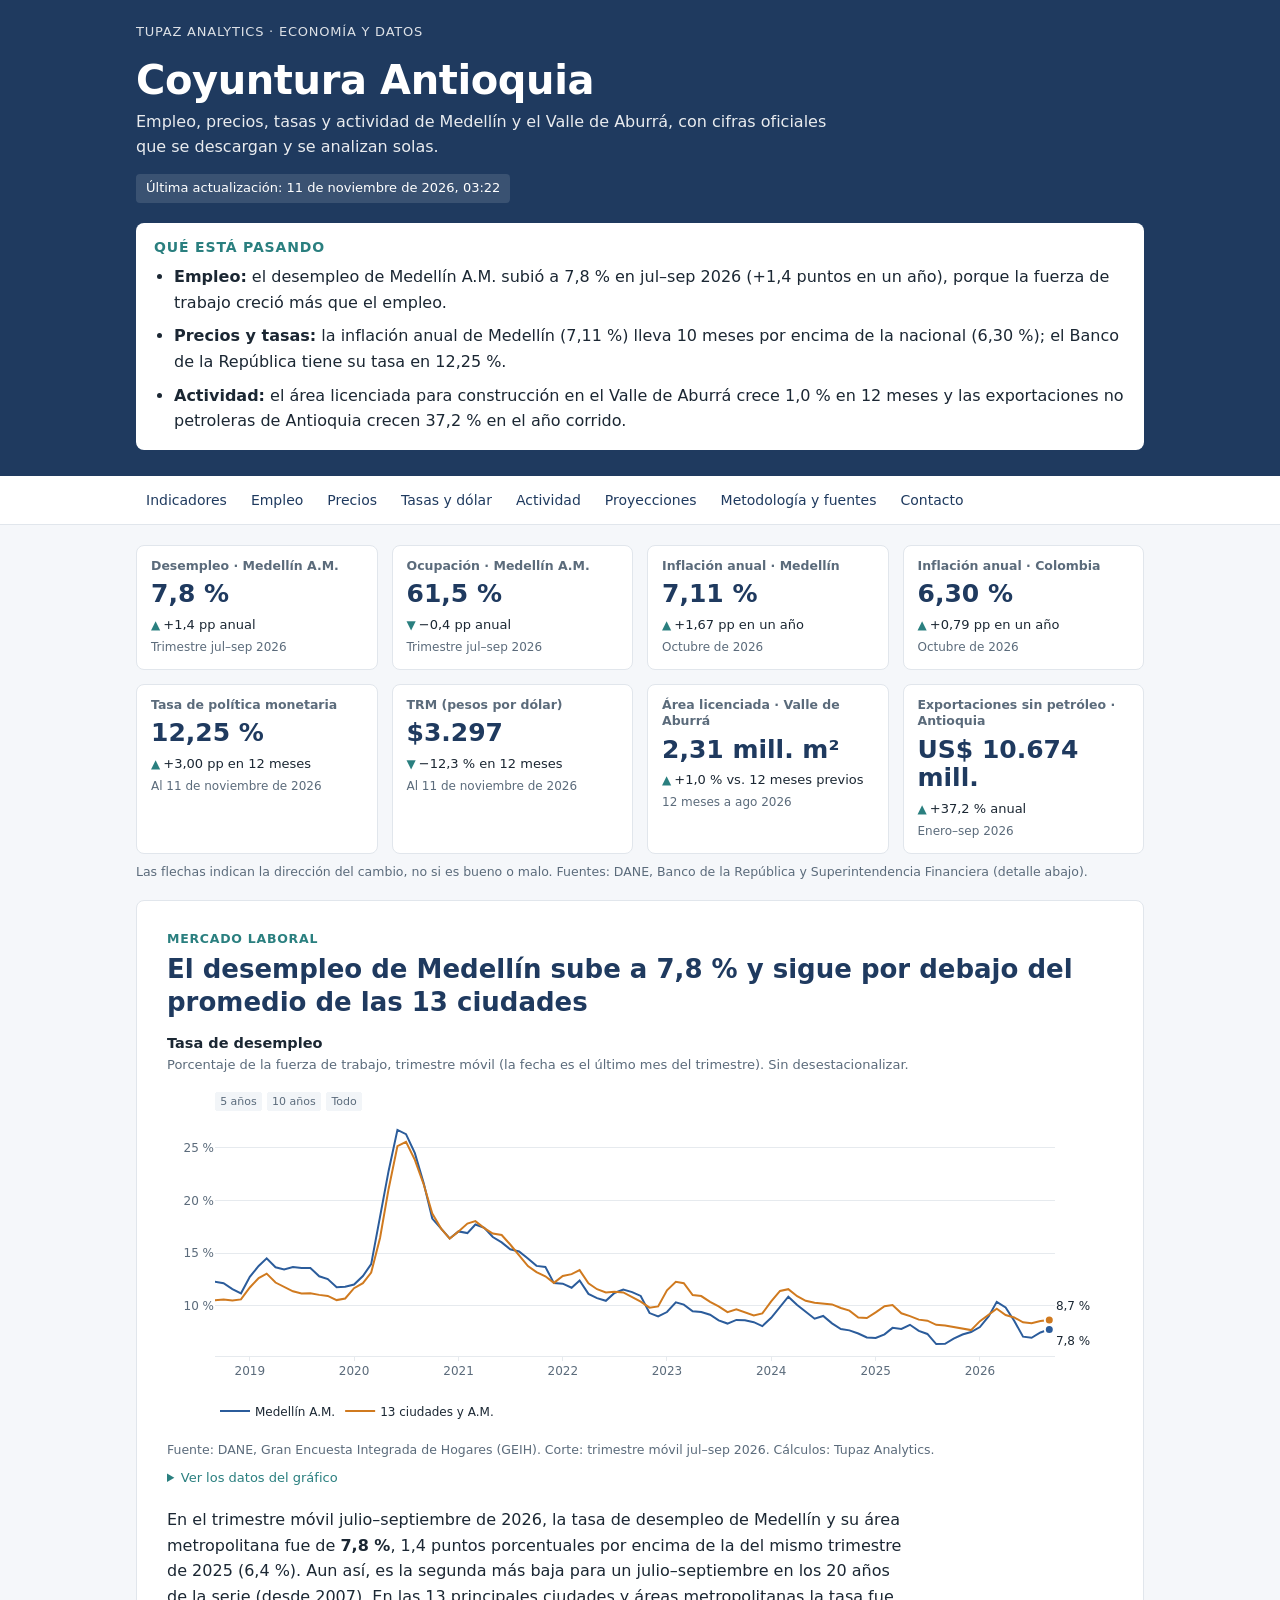
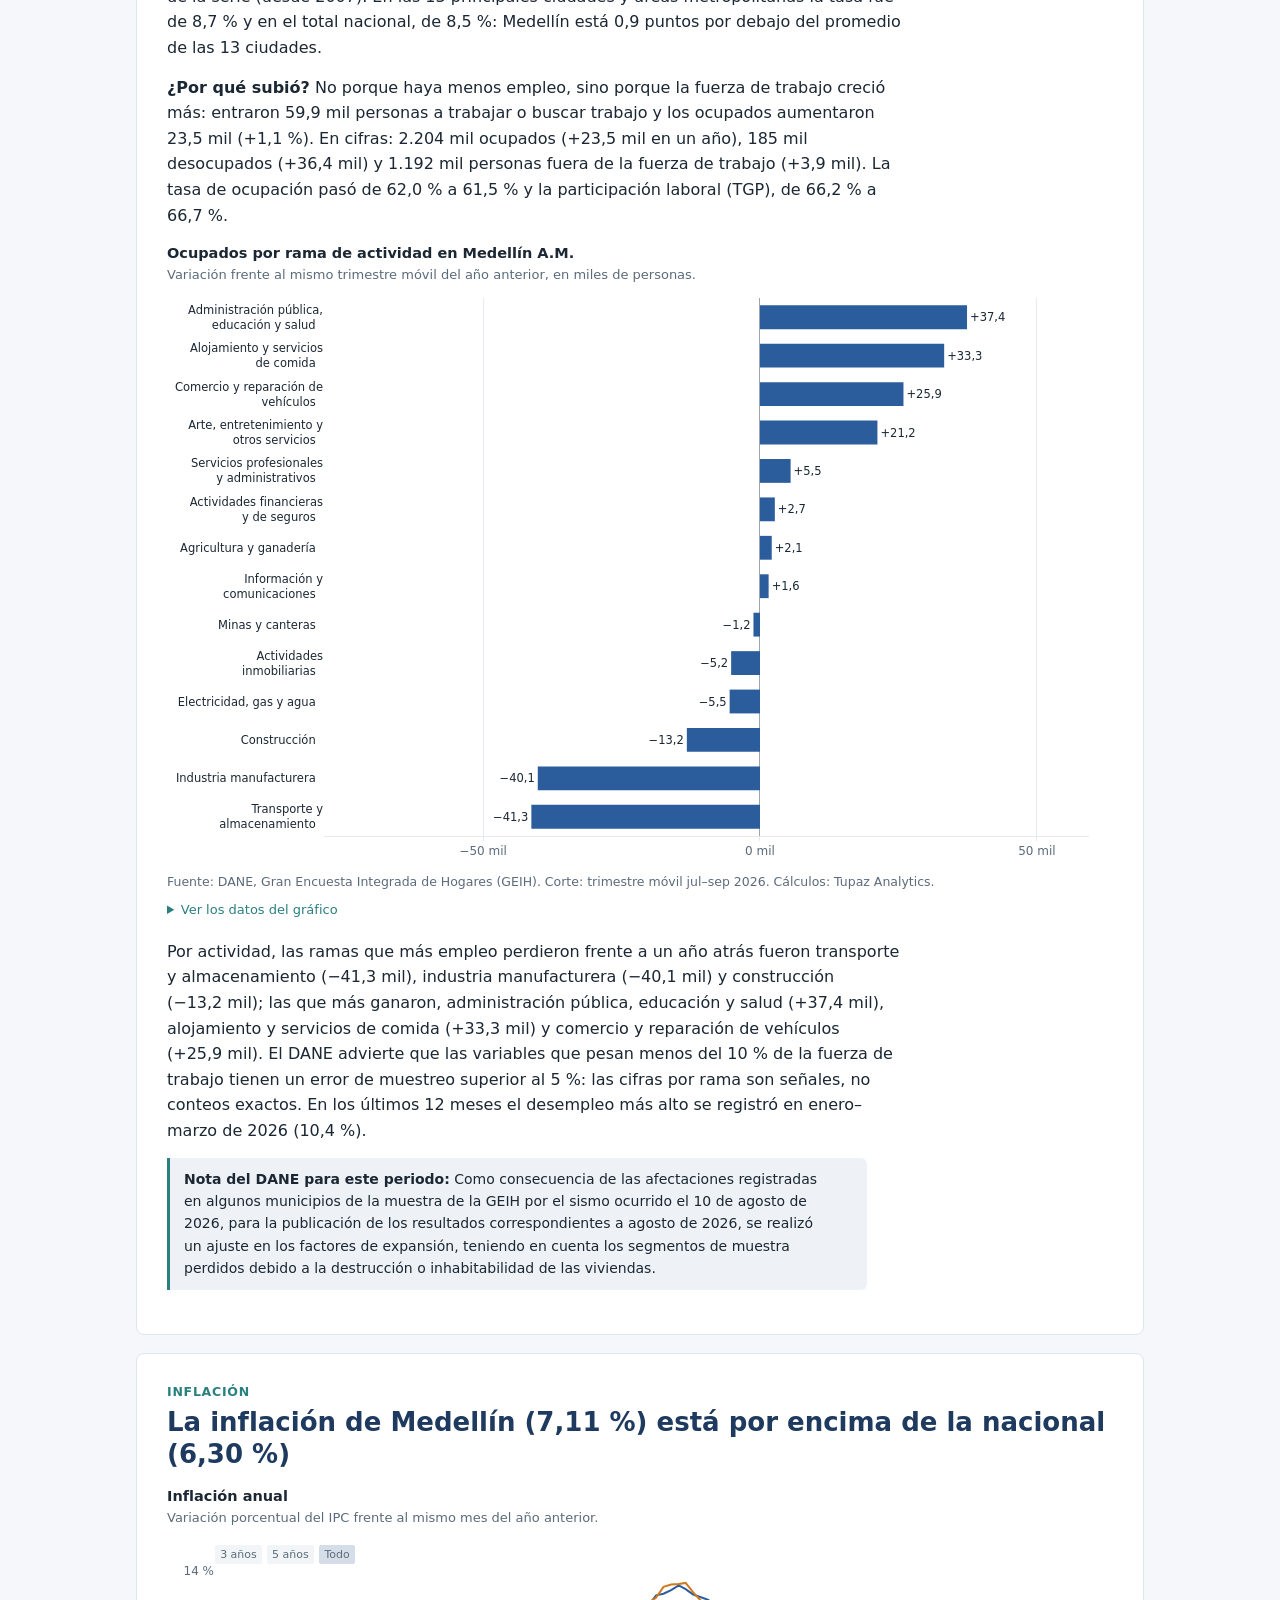
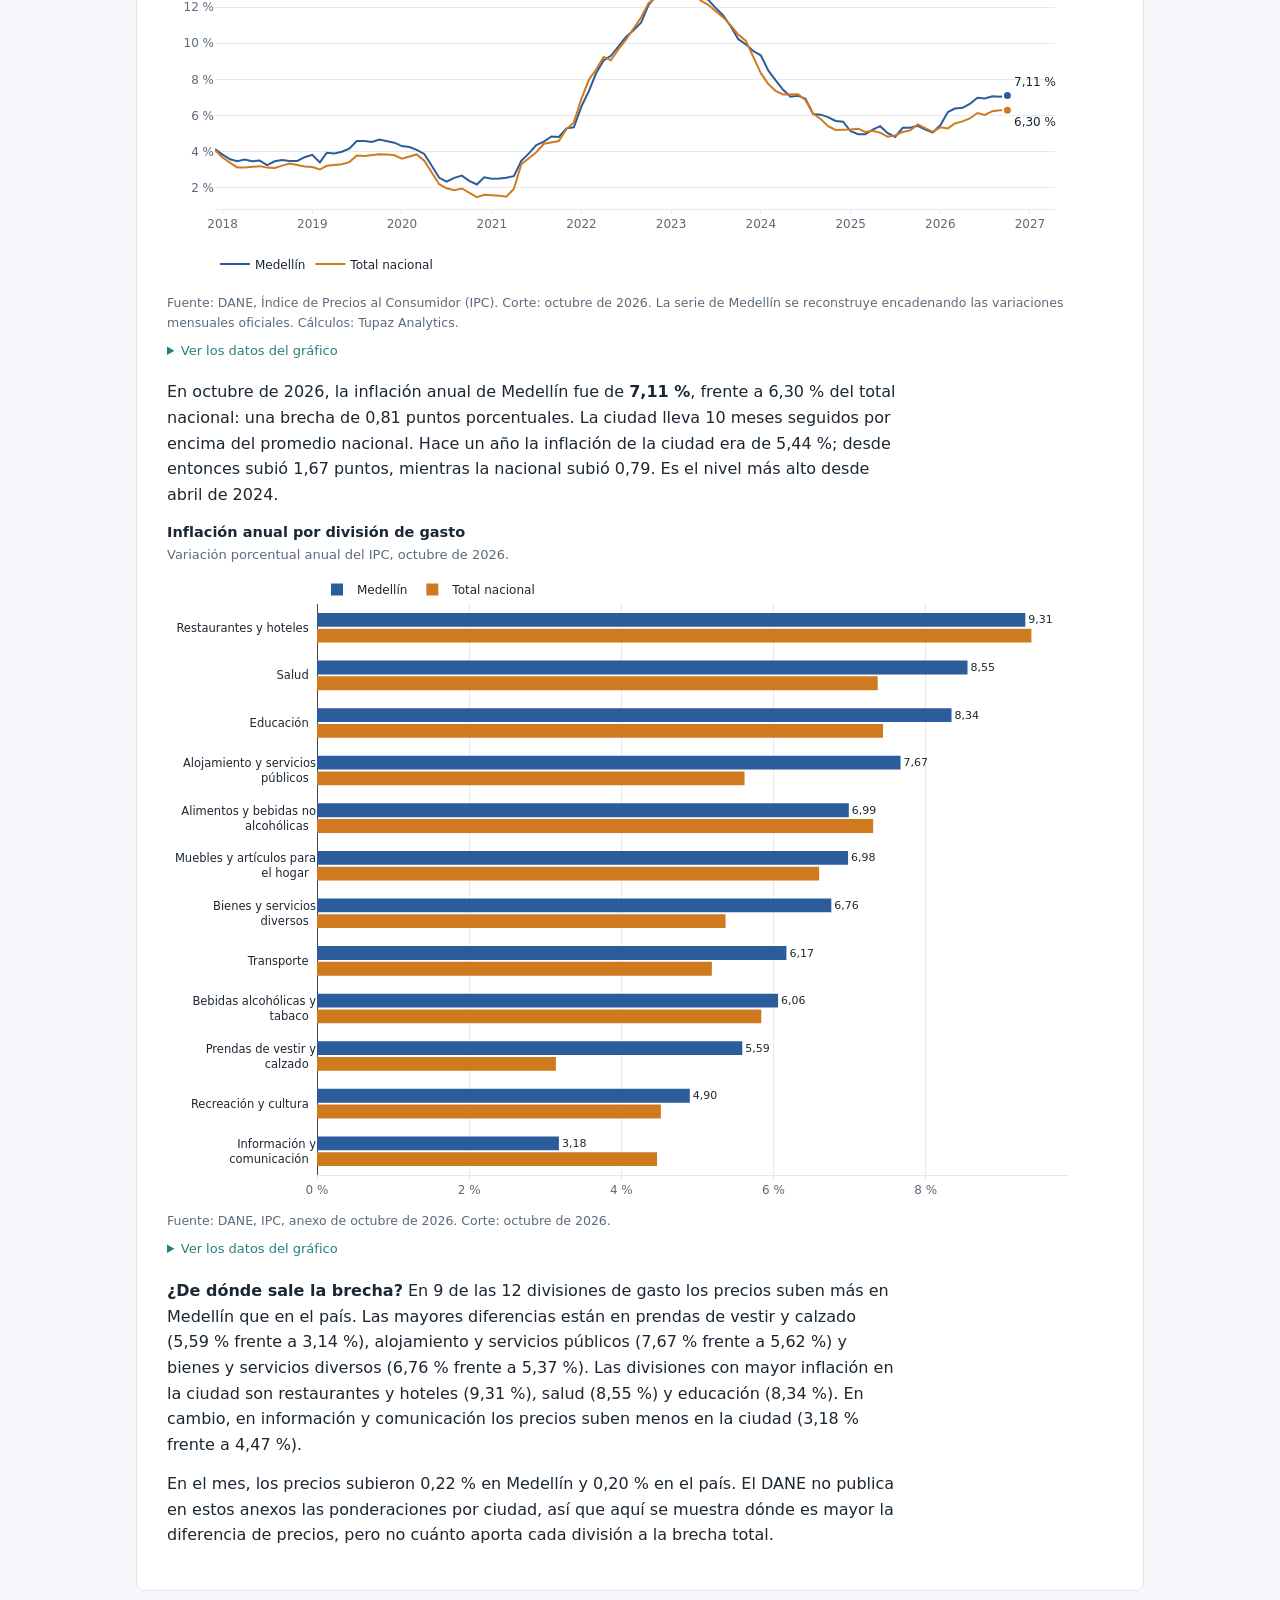
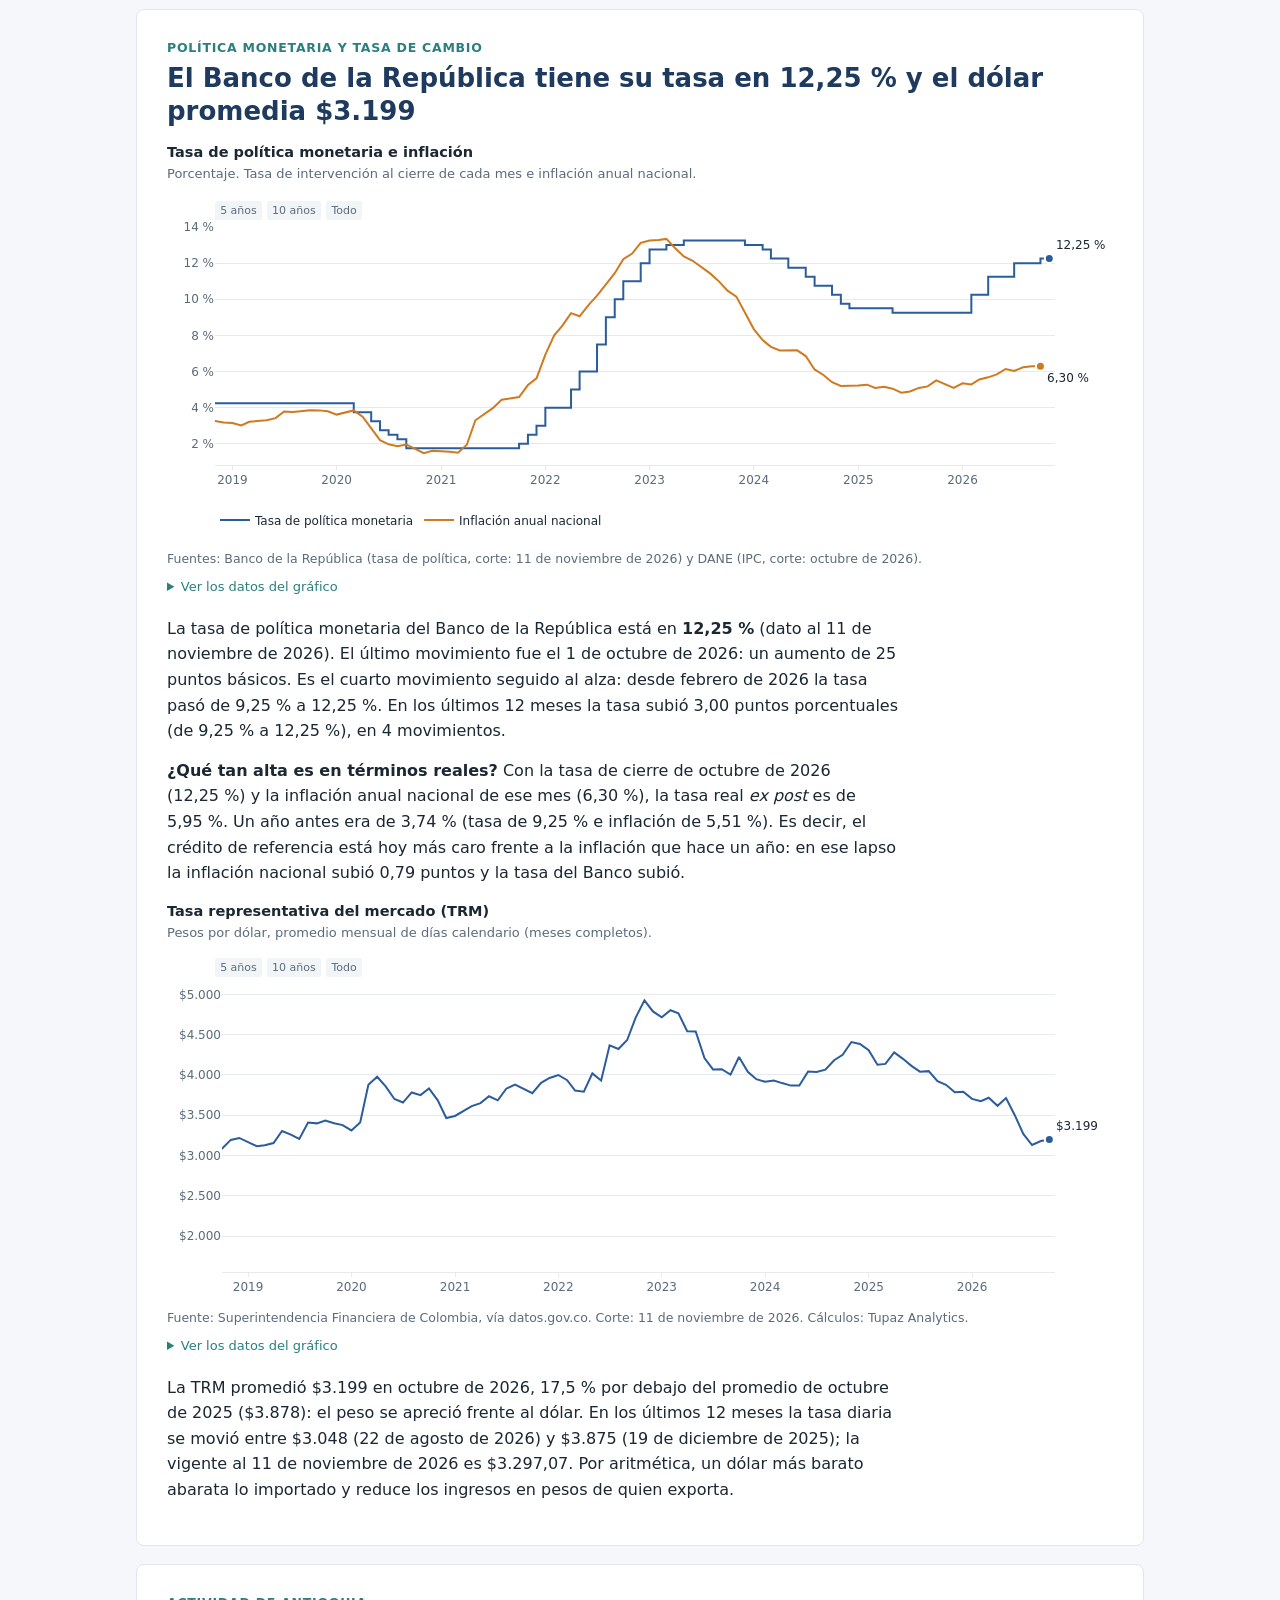
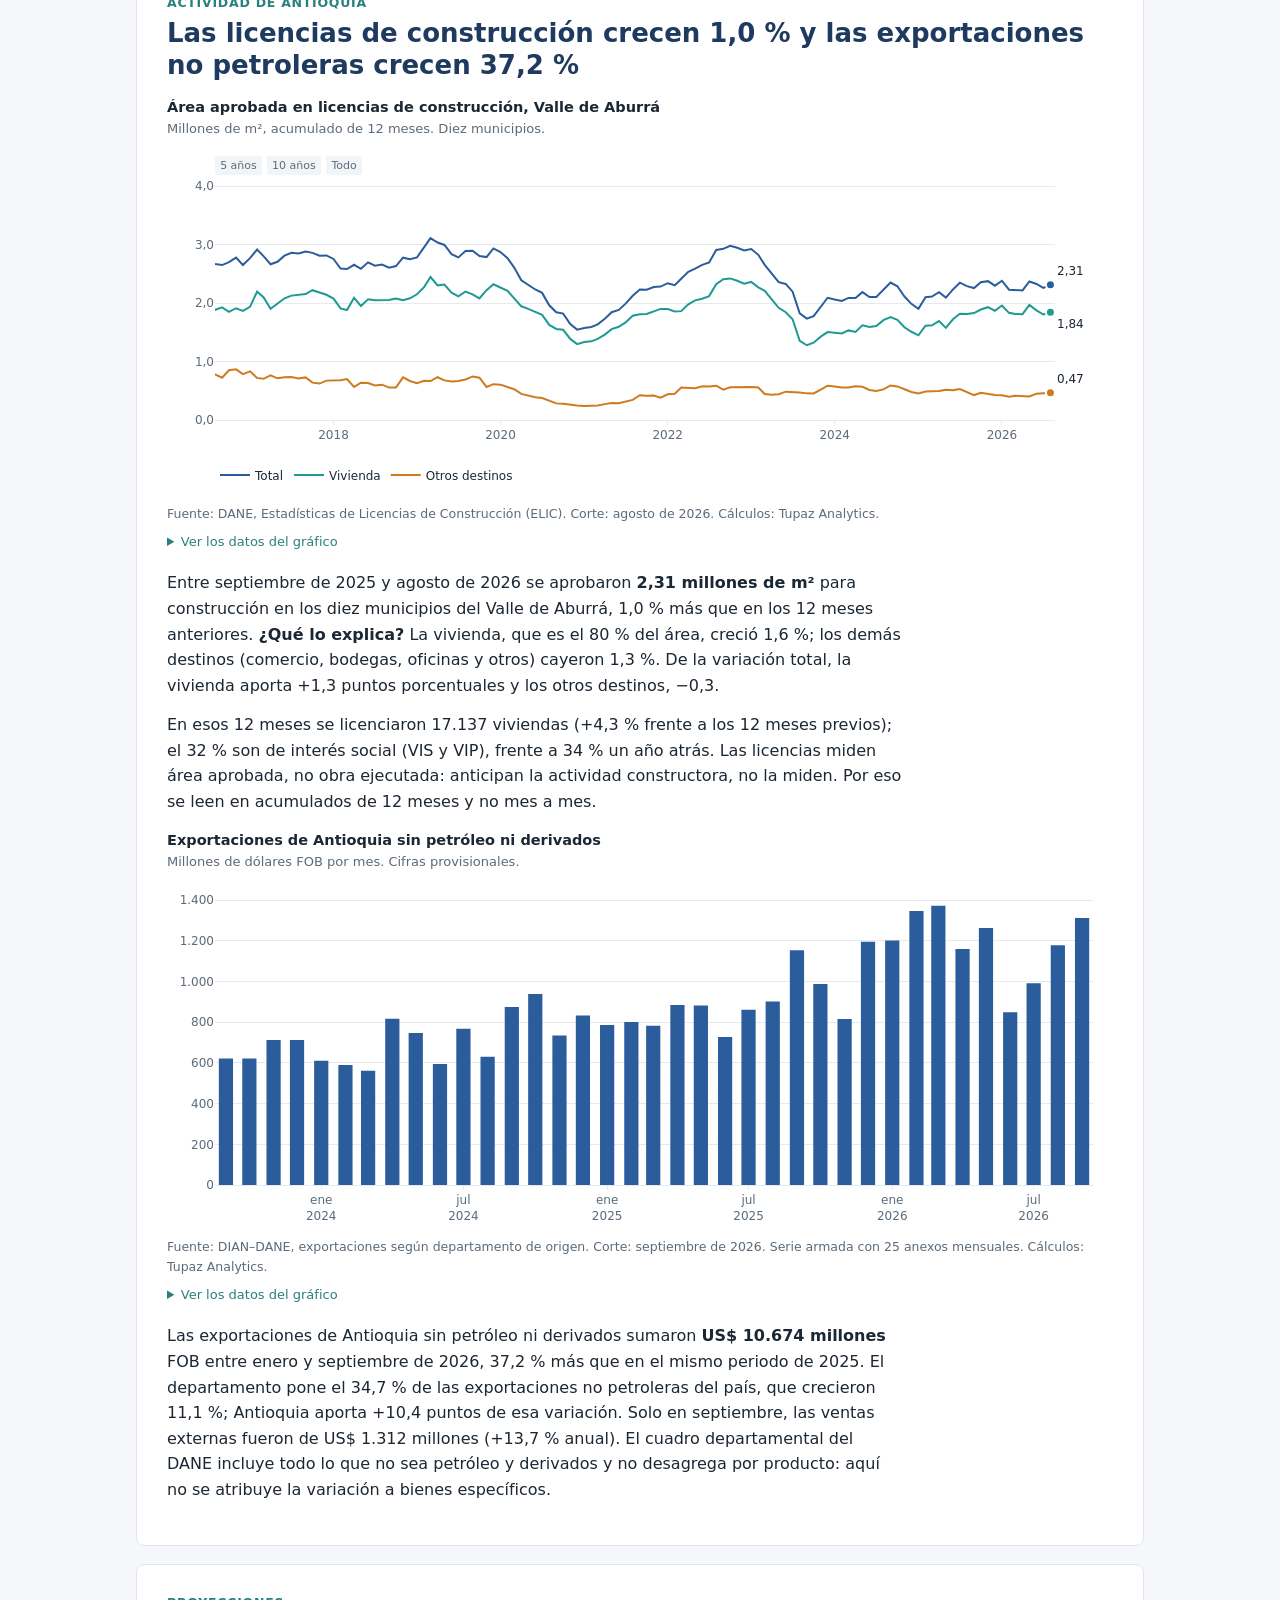
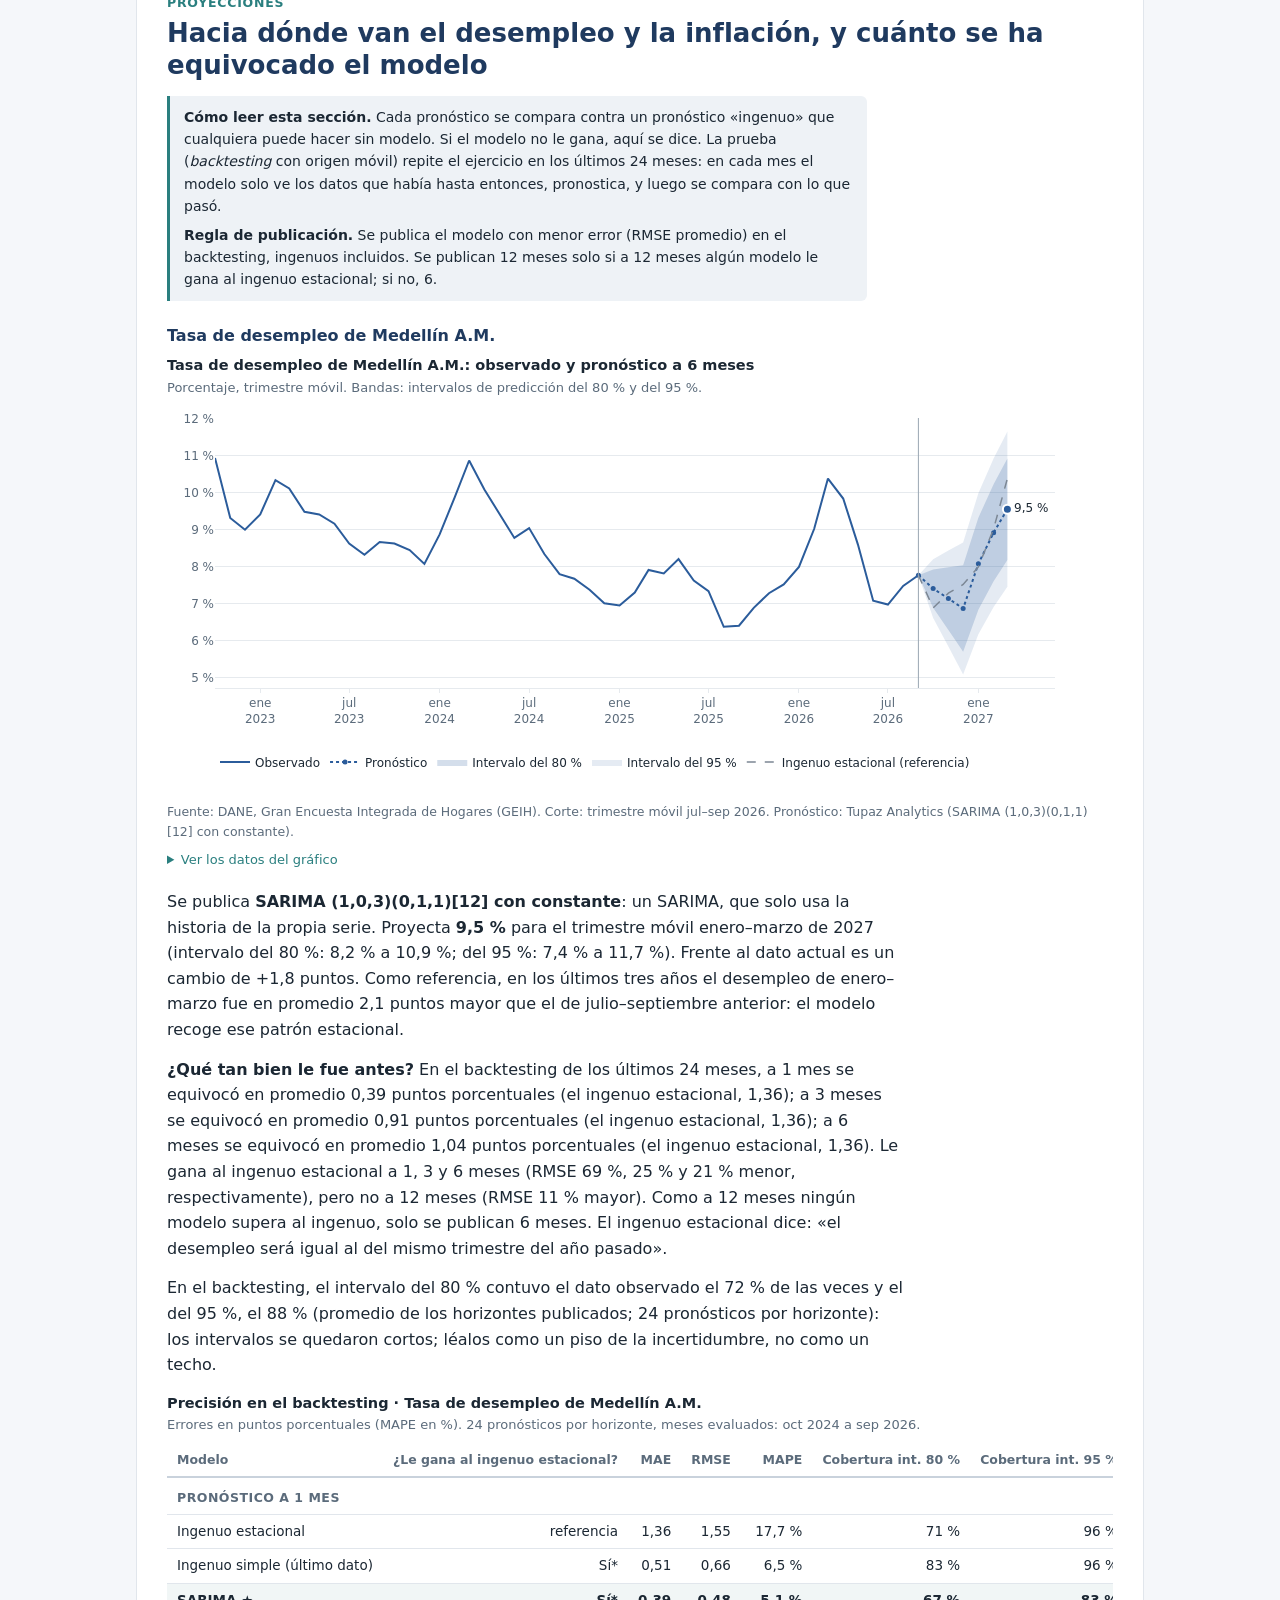
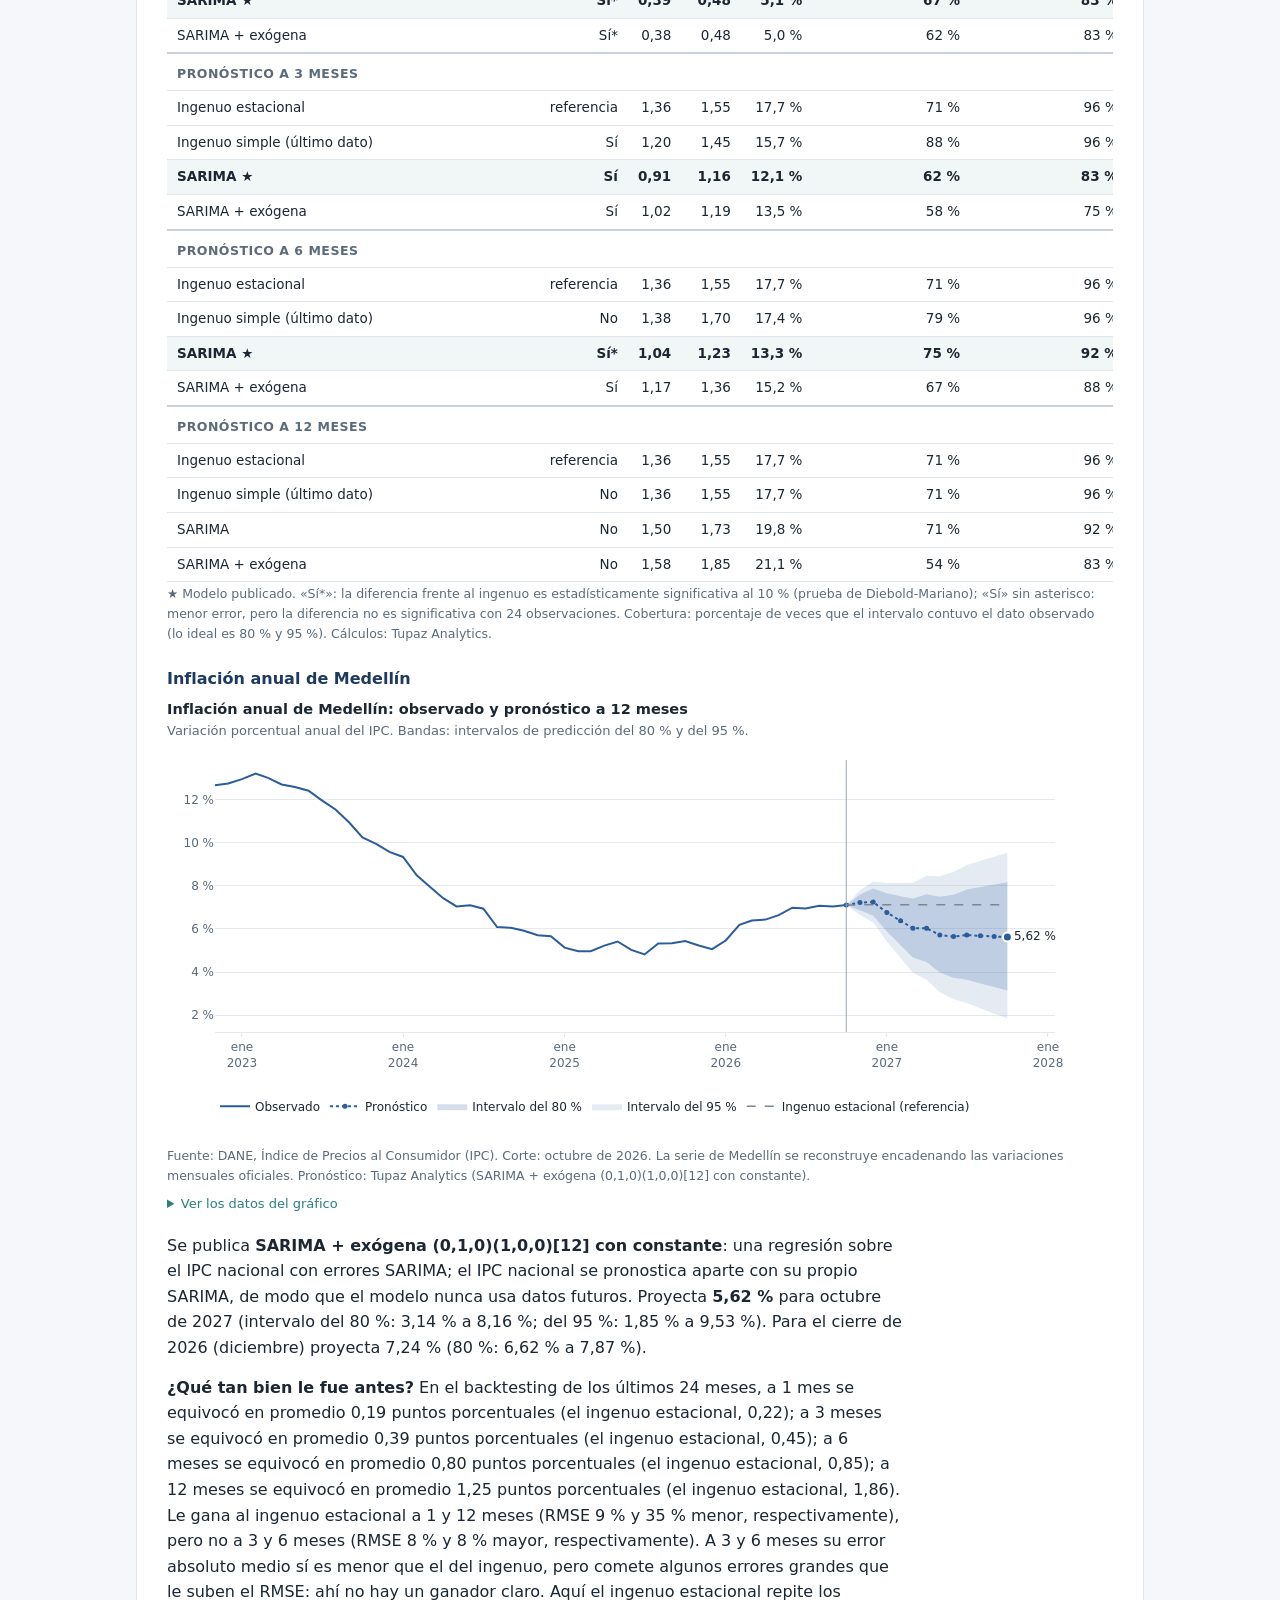
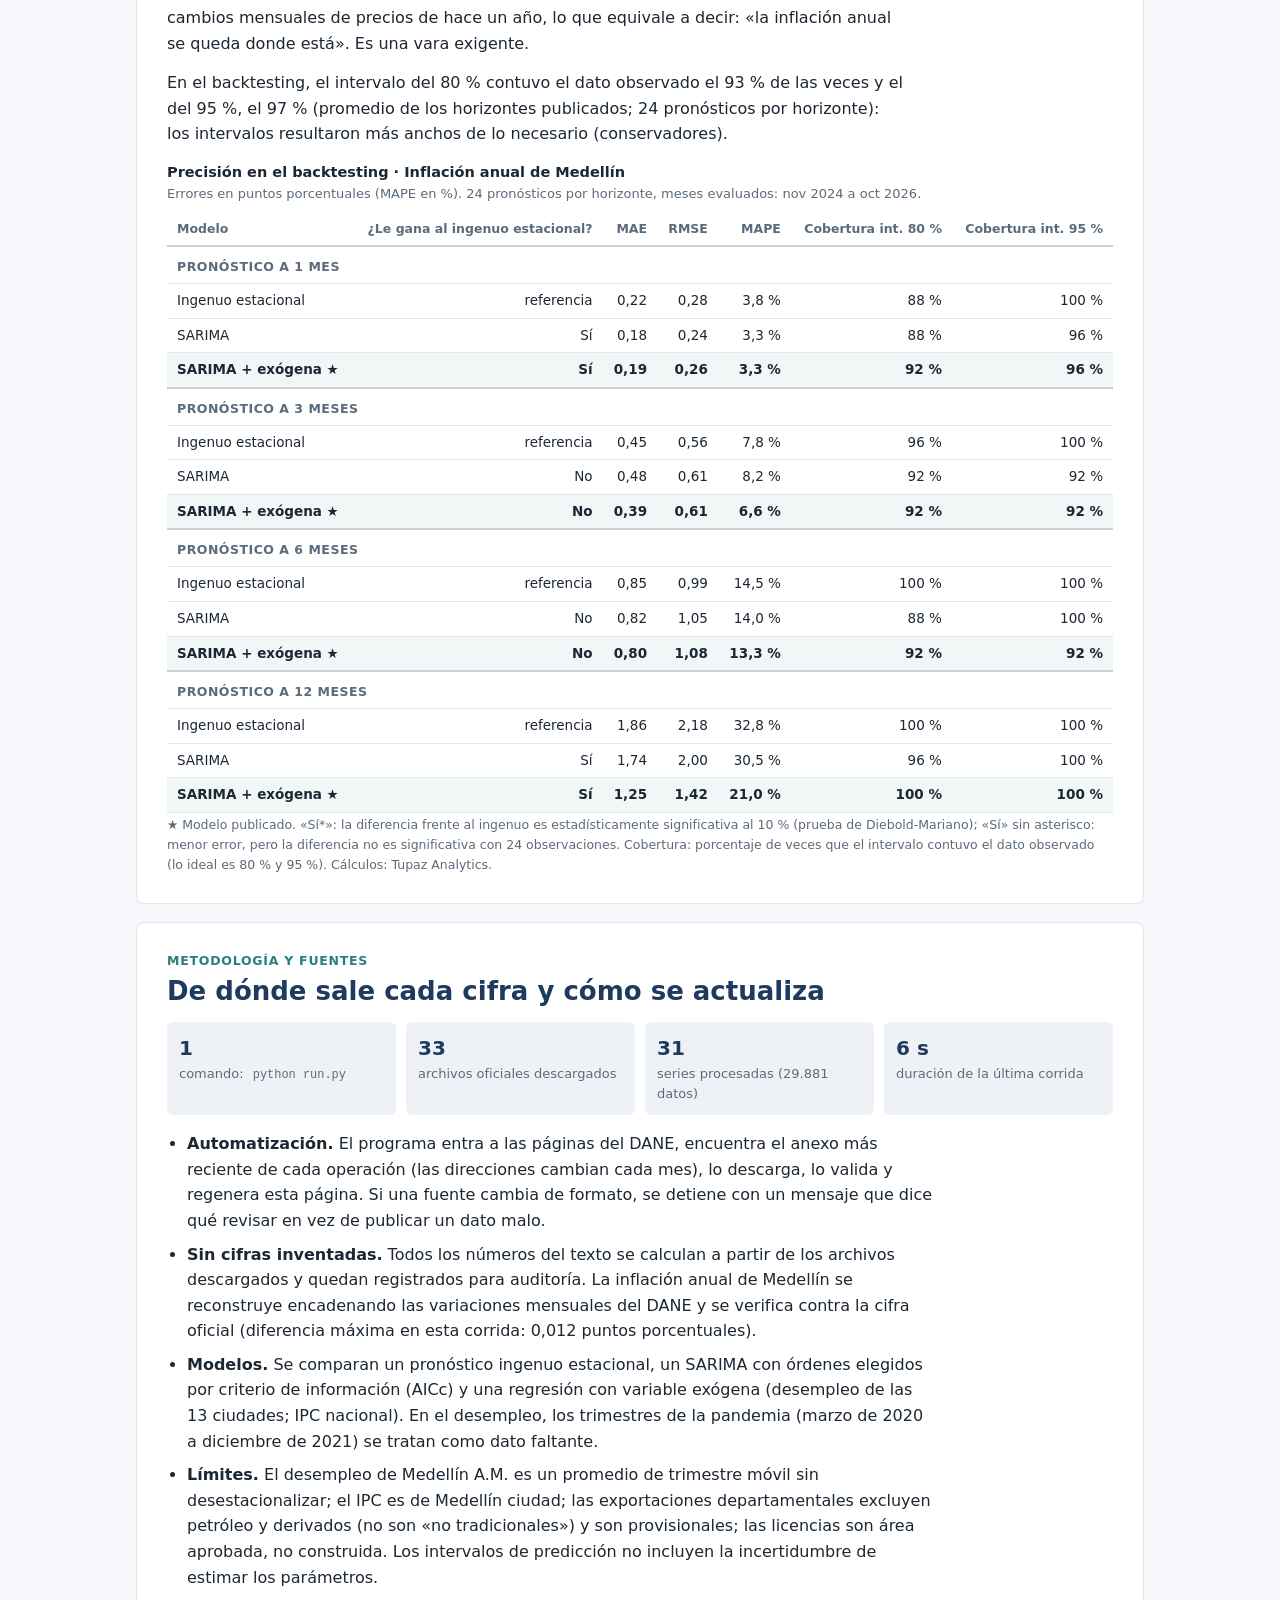
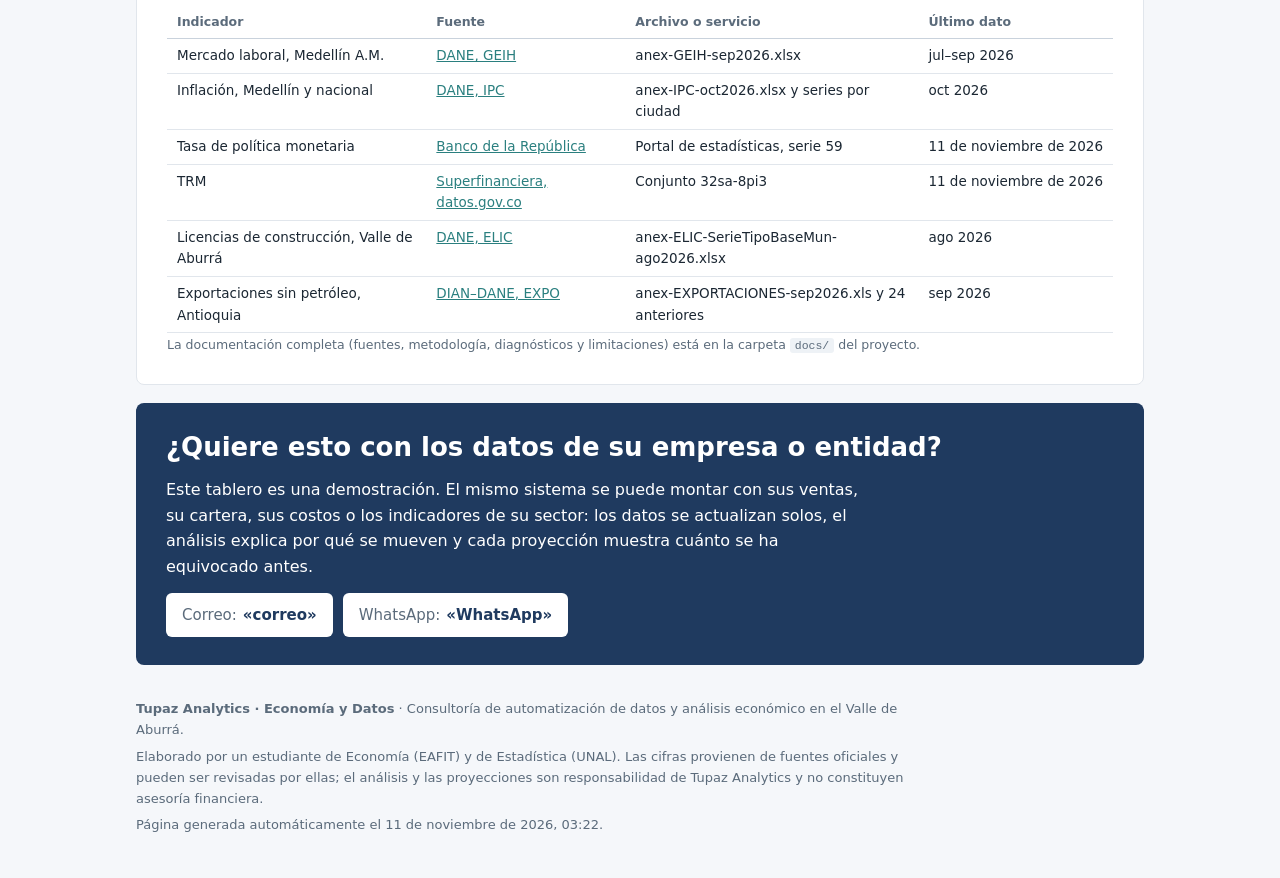
==== tablero-completo/index.html @ 69f3f26a "Sitio web de Tupaz Analytics · Economía y Datos Primera versión publicada en GitHub Pages: inicio, m" ====
<!DOCTYPE html>
<html lang="es-CO">
<head>
<meta charset="utf-8">
<!-- Sitio en prueba: no aparece en buscadores. Quitar esta línea al lanzar. -->
<meta name="robots" content="noindex">
<meta name="viewport" content="width=device-width, initial-scale=1">
<title>Coyuntura Antioquia · Tupaz Analytics · Economía y Datos</title>
<meta name="description" content="Tablero de coyuntura económica de Medellín y Antioquia con datos oficiales, actualizado automáticamente.">
<style>
  :root {
    --azul: #1F3A5F; --verde: #2A7F7F; --fondo: #F5F7FA; --superficie: #FFFFFF;
    --tinta: #1B2733; --tinta2: #5B6B7B; --borde: #E1E6EC; --suave: #EEF2F6;
  }
  * { box-sizing: border-box; }
  html { scroll-behavior: smooth; }
  body { margin: 0; background: var(--fondo); color: var(--tinta);
    font-family: system-ui, -apple-system, "Segoe UI", Roboto, Helvetica, Arial, sans-serif;
    font-size: 16px; line-height: 1.6; -webkit-text-size-adjust: 100%; }
  .ancho { max-width: 1040px; margin: 0 auto; padding: 0 16px; }
  a { color: var(--verde); }
  header.cabecera { background: var(--azul); color: #FFFFFF; padding: 22px 0 26px; }
  .marca { font-size: 13px; letter-spacing: .06em; text-transform: uppercase; opacity: .85; margin: 0 0 14px; }
  h1 { font-size: clamp(28px, 6vw, 40px); line-height: 1.15; margin: 0 0 6px; font-weight: 700; letter-spacing: -.01em; }
  .bajada { margin: 0 0 14px; font-size: 16px; opacity: .9; max-width: 44em; }
  .actualizacion { display: inline-block; font-size: 13px; background: rgba(255,255,255,.12); border-radius: 4px; padding: 4px 10px; margin: 0; }
  .resumen { background: var(--superficie); color: var(--tinta); border-radius: 8px; padding: 16px 18px; margin: 20px 0 0; }
  .resumen h2 { font-size: 14px; text-transform: uppercase; letter-spacing: .06em; color: var(--verde); margin: 0 0 8px; }
  .resumen ul { margin: 0; padding-left: 20px; }
  .resumen li { margin: 0 0 8px; }
  .resumen li:last-child { margin-bottom: 0; }
  nav.indice { background: var(--superficie); border-bottom: 1px solid var(--borde); position: sticky; top: 0; z-index: 5; }
  nav.indice .ancho { display: flex; gap: 4px; overflow-x: auto; padding-top: 8px; padding-bottom: 8px; scrollbar-width: none; }
  nav.indice a { flex: 0 0 auto; font-size: 14px; color: var(--azul); text-decoration: none; padding: 5px 10px; border-radius: 4px; }
  nav.indice a:hover, nav.indice a:focus { background: var(--suave); }
  main { padding: 20px 0 8px; }
  .tarjetas { display: grid; grid-template-columns: repeat(2, minmax(0, 1fr)); gap: 10px; margin: 0 0 8px; }
  @media (min-width: 760px) { .tarjetas { grid-template-columns: repeat(4, minmax(0, 1fr)); gap: 14px; } }
  .tarjeta { background: var(--superficie); border: 1px solid var(--borde); border-radius: 8px; padding: 12px 14px; min-width: 0; }
  .tarjeta h3 { font-size: 12.5px; font-weight: 600; color: var(--tinta2); margin: 0 0 6px; line-height: 1.3; }
  .tarjeta .valor { font-size: clamp(19px, 5vw, 25px); font-weight: 700; color: var(--azul); line-height: 1.15; font-variant-numeric: tabular-nums; overflow-wrap: anywhere; }
  .tarjeta .variacion { font-size: 13px; margin: 6px 0 0; color: var(--tinta); font-variant-numeric: tabular-nums; }
  .tarjeta .flecha { color: var(--verde); font-size: 12px; margin-right: 3px; }
  .tarjeta .periodo { font-size: 12px; color: var(--tinta2); margin: 2px 0 0; }
  section.bloque { background: var(--superficie); border: 1px solid var(--borde); border-radius: 8px; padding: 20px 18px; margin: 18px 0; scroll-margin-top: 52px; }
  @media (min-width: 760px) { section.bloque { padding: 28px 30px; } }
  .antetitulo { font-size: 12.5px; text-transform: uppercase; letter-spacing: .06em; color: var(--verde); font-weight: 600; margin: 0 0 4px; }
  h2 { font-size: clamp(21px, 4.4vw, 26px); line-height: 1.25; color: var(--azul); margin: 0 0 14px; }
  h3.sub { font-size: 16px; color: var(--azul); margin: 22px 0 2px; }
  .texto p { margin: 0 0 14px; max-width: 46em; }
  .figura { margin: 6px 0 16px; }
  .figura .titulo-grafico { font-size: 14.5px; font-weight: 600; color: var(--tinta); margin: 0; }
  .figura .subtitulo-grafico { font-size: 13px; color: var(--tinta2); margin: 0 0 2px; }
  .grafico { width: 100%; min-height: 200px; }
  .fuente { font-size: 12.5px; color: var(--tinta2); margin: 2px 0 0; }
  details.datos { margin: 6px 0 0; font-size: 13px; }
  details.datos summary { cursor: pointer; color: var(--verde); width: fit-content; padding: 2px 0; }
  .tabla-rodante { overflow-x: auto; -webkit-overflow-scrolling: touch; margin: 8px 0 0; }
  table { border-collapse: collapse; width: 100%; font-size: 13.5px; font-variant-numeric: tabular-nums; }
  th, td { text-align: right; padding: 6px 10px; border-bottom: 1px solid var(--borde); white-space: nowrap; }
  th:first-child, td:first-child { text-align: left; }
  thead th { font-weight: 600; color: var(--tinta2); font-size: 12.5px; border-bottom: 1px solid #C9D2DC; background: var(--superficie); }
  table.fuentes th, table.fuentes td { white-space: normal; text-align: left; vertical-align: top; }
  table.fuentes td:last-child, table.fuentes th:last-child { white-space: nowrap; }
  table.backtesting td.modelo, table.backtesting th.modelo { text-align: left; }
  table.backtesting tr.publicado td { font-weight: 600; background: #F1F6F6; }
  table.backtesting tr.grupo td { border-top: 2px solid #C9D2DC; text-align: left; font-size: 12.5px; font-weight: 600; color: var(--tinta2); text-transform: uppercase; letter-spacing: .04em; padding-top: 10px; }
  .nota { background: var(--suave); border-left: 3px solid var(--verde); border-radius: 0 6px 6px 0; padding: 10px 14px; font-size: 14px; margin: 12px 0 16px; max-width: 50em; }
  .nota p { margin: 0 0 6px; } .nota p:last-child { margin: 0; }
  ul.lista { padding-left: 20px; max-width: 48em; } ul.lista li { margin: 0 0 8px; }
  .automatizacion { display: grid; grid-template-columns: repeat(2, minmax(0, 1fr)); gap: 10px; margin: 6px 0 14px; }
  @media (min-width: 760px) { .automatizacion { grid-template-columns: repeat(4, minmax(0, 1fr)); } }
  .automatizacion div { background: var(--suave); border-radius: 6px; padding: 10px 12px; font-size: 13px; color: var(--tinta2); }
  .automatizacion strong { display: block; font-size: 20px; color: var(--azul); font-variant-numeric: tabular-nums; }
  section.llamado { background: var(--azul); color: #FFFFFF; border: 0; }
  section.llamado h2 { color: #FFFFFF; }
  section.llamado p { max-width: 44em; margin: 0 0 12px; }
  .contactos { display: flex; flex-wrap: wrap; gap: 10px; margin-top: 14px; }
  .contacto { background: #FFFFFF; color: var(--azul); border-radius: 6px; padding: 10px 16px; font-weight: 600; font-size: 15px; }
  .contacto span { font-weight: 400; color: var(--tinta2); margin-right: 6px; }
  footer { color: var(--tinta2); font-size: 13px; padding: 8px 0 36px; }
  footer p { margin: 0 0 6px; max-width: 60em; }
  code { font-family: ui-monospace, SFMono-Regular, Menlo, Consolas, monospace; font-size: .92em; background: var(--suave); padding: 1px 5px; border-radius: 3px; }
</style>
</head>
<body>

<header class="cabecera">
  <div class="ancho">
    <p class="marca">Tupaz Analytics · Economía y Datos</p>
    <h1>Coyuntura Antioquia</h1>
    <p class="bajada">Empleo, precios, tasas y actividad de Medellín y el Valle de Aburrá, con cifras oficiales que se descargan y se analizan solas.</p>
    <p class="actualizacion">Última actualización: 11 de noviembre de 2026, 03:22</p>
    <div class="resumen">
      <h2>Qué está pasando</h2>
      <ul>
        <li><strong>Empleo:</strong> el desempleo de Medellín A.M. subió a 7,8 % en jul–sep 2026 (+1,4 puntos en un año), porque la fuerza de trabajo creció más que el empleo.</li>
        <li><strong>Precios y tasas:</strong> la inflación anual de Medellín (7,11 %) lleva 10 meses por encima de la nacional (6,30 %); el Banco de la República tiene su tasa en 12,25 %.</li>
        <li><strong>Actividad:</strong> el área licenciada para construcción en el Valle de Aburrá crece 1,0 % en 12 meses y las exportaciones no petroleras de Antioquia crecen 37,2 % en el año corrido.</li>
        
      </ul>
    </div>
  </div>
</header>

<nav class="indice" aria-label="Secciones">
  <div class="ancho">
    <a href="#indicadores">Indicadores</a>
    <a href="#empleo">Empleo</a>
    <a href="#precios">Precios</a>
    <a href="#tasas">Tasas y dólar</a>
    <a href="#actividad">Actividad</a>
    <a href="#proyecciones">Proyecciones</a>
    <a href="#metodologia">Metodología y fuentes</a>
    <a href="#contacto">Contacto</a>
  </div>
</nav>



<main>
<div class="ancho">

  <div id="indicadores" class="tarjetas" style="scroll-margin-top:60px">
    
    <article class="tarjeta">
      <h3>Desempleo · Medellín A.M.</h3>
      <div class="valor">7,8 %</div>
      <p class="variacion"><span class="flecha" aria-hidden="true">▲</span><span class="sr">+1,4 pp anual</span></p>
      <p class="periodo">Trimestre jul–sep 2026</p>
    </article>
    
    <article class="tarjeta">
      <h3>Ocupación · Medellín A.M.</h3>
      <div class="valor">61,5 %</div>
      <p class="variacion"><span class="flecha" aria-hidden="true">▼</span><span class="sr">−0,4 pp anual</span></p>
      <p class="periodo">Trimestre jul–sep 2026</p>
    </article>
    
    <article class="tarjeta">
      <h3>Inflación anual · Medellín</h3>
      <div class="valor">7,11 %</div>
      <p class="variacion"><span class="flecha" aria-hidden="true">▲</span><span class="sr">+1,67 pp en un año</span></p>
      <p class="periodo">Octubre de 2026</p>
    </article>
    
    <article class="tarjeta">
      <h3>Inflación anual · Colombia</h3>
      <div class="valor">6,30 %</div>
      <p class="variacion"><span class="flecha" aria-hidden="true">▲</span><span class="sr">+0,79 pp en un año</span></p>
      <p class="periodo">Octubre de 2026</p>
    </article>
    
    <article class="tarjeta">
      <h3>Tasa de política monetaria</h3>
      <div class="valor">12,25 %</div>
      <p class="variacion"><span class="flecha" aria-hidden="true">▲</span><span class="sr">+3,00 pp en 12 meses</span></p>
      <p class="periodo">Al 11 de noviembre de 2026</p>
    </article>
    
    <article class="tarjeta">
      <h3>TRM (pesos por dólar)</h3>
      <div class="valor">$3.297</div>
      <p class="variacion"><span class="flecha" aria-hidden="true">▼</span><span class="sr">−12,3 % en 12 meses</span></p>
      <p class="periodo">Al 11 de noviembre de 2026</p>
    </article>
    
    <article class="tarjeta">
      <h3>Área licenciada · Valle de Aburrá</h3>
      <div class="valor">2,31 mill. m²</div>
      <p class="variacion"><span class="flecha" aria-hidden="true">▲</span><span class="sr">+1,0 % vs. 12 meses previos</span></p>
      <p class="periodo">12 meses a ago 2026</p>
    </article>
    
    <article class="tarjeta">
      <h3>Exportaciones sin petróleo · Antioquia</h3>
      <div class="valor">US$ 10.674 mill.</div>
      <p class="variacion"><span class="flecha" aria-hidden="true">▲</span><span class="sr">+37,2 % anual</span></p>
      <p class="periodo">Enero–sep 2026</p>
    </article>
    
  </div>
  <p class="fuente">Las flechas indican la dirección del cambio, no si es bueno o malo. Fuentes: DANE, Banco de la República y Superintendencia Financiera (detalle abajo).</p>

  <section class="bloque" id="empleo">
    <p class="antetitulo">Mercado laboral</p>
    <h2>El desempleo de Medellín sube a 7,8 % y sigue por debajo del promedio de las 13 ciudades</h2>
    <div class="figura">
  <p class="titulo-grafico">Tasa de desempleo</p>
  <p class="subtitulo-grafico">Porcentaje de la fuerza de trabajo, trimestre móvil (la fecha es el último mes del trimestre). Sin desestacionalizar.</p>
  <div id="g_desempleo" class="grafico" role="img" aria-label="Tasa de desempleo. Porcentaje de la fuerza de trabajo, trimestre móvil (la fecha es el último mes del trimestre). Sin desestacionalizar."></div>
  <p class="fuente">Fuente: DANE, Gran Encuesta Integrada de Hogares (GEIH). Corte: trimestre móvil jul–sep 2026. Cálculos: Tupaz Analytics.</p>
  <details class="datos">
    <summary>Ver los datos del gráfico</summary>
    <div class="tabla-rodante">
      <table>
        <thead><tr><th>Trimestre móvil</th><th>Medellín A.M. (%)</th><th>13 ciudades (%)</th></tr></thead>
        <tbody>
          <tr><td>jul–sep 2026</td><td>7,8</td><td>8,7</td></tr>
          <tr><td>jun–ago 2026</td><td>7,5</td><td>8,6</td></tr>
          <tr><td>may–jul 2026</td><td>7,0</td><td>8,4</td></tr>
          <tr><td>abr–jun 2026</td><td>7,1</td><td>8,4</td></tr>
          <tr><td>mar–may 2026</td><td>8,6</td><td>8,9</td></tr>
          <tr><td>feb–abr 2026</td><td>9,8</td><td>9,1</td></tr>
          <tr><td>ene–mar 2026</td><td>10,4</td><td>9,7</td></tr>
          <tr><td>dic–feb 2026</td><td>9,0</td><td>9,2</td></tr>
          <tr><td>nov–ene 2026</td><td>8,0</td><td>8,5</td></tr>
          <tr><td>oct–dic 2025</td><td>7,5</td><td>7,7</td></tr>
          <tr><td>sep–nov 2025</td><td>7,3</td><td>7,8</td></tr>
          <tr><td>ago–oct 2025</td><td>6,9</td><td>8,0</td></tr>
          <tr><td>jul–sep 2025</td><td>6,4</td><td>8,1</td></tr>
          
        </tbody>
      </table>
    </div>
  </details>
</div>
    <div class="texto">
      <p>En el trimestre móvil julio–septiembre de 2026, la tasa de desempleo de Medellín y su área metropolitana fue de <strong>7,8 %</strong>, 1,4 puntos porcentuales por encima de la del mismo trimestre de 2025 (6,4 %). Aun así, es la segunda más baja para un julio–septiembre en los 20 años de la serie (desde 2007). En las 13 principales ciudades y áreas metropolitanas la tasa fue de 8,7 % y en el total nacional, de 8,5 %: Medellín está 0,9 puntos por debajo del promedio de las 13 ciudades.</p><p><strong>¿Por qué subió?</strong> No porque haya menos empleo, sino porque la fuerza de trabajo creció más: entraron 59,9 mil personas a trabajar o buscar trabajo y los ocupados aumentaron 23,5 mil (+1,1 %). En cifras: 2.204 mil ocupados (+23,5 mil en un año), 185 mil desocupados (+36,4 mil) y 1.192 mil personas fuera de la fuerza de trabajo (+3,9 mil). La tasa de ocupación pasó de 62,0 % a 61,5 % y la participación laboral (TGP), de 66,2 % a 66,7 %.</p>
    </div>
    <div class="figura">
  <p class="titulo-grafico">Ocupados por rama de actividad en Medellín A.M.</p>
  <p class="subtitulo-grafico">Variación frente al mismo trimestre móvil del año anterior, en miles de personas.</p>
  <div id="g_ramas" class="grafico" role="img" aria-label="Ocupados por rama de actividad en Medellín A.M.. Variación frente al mismo trimestre móvil del año anterior, en miles de personas."></div>
  <p class="fuente">Fuente: DANE, Gran Encuesta Integrada de Hogares (GEIH). Corte: trimestre móvil jul–sep 2026. Cálculos: Tupaz Analytics.</p>
  <details class="datos">
    <summary>Ver los datos del gráfico</summary>
    <div class="tabla-rodante">
      <table>
        <thead><tr><th>Rama de actividad</th><th>Variación anual (miles de ocupados)</th></tr></thead>
        <tbody>
          <tr><td>Administración pública, educación y salud</td><td>+37,4</td></tr>
          <tr><td>Alojamiento y servicios de comida</td><td>+33,3</td></tr>
          <tr><td>Comercio y reparación de vehículos</td><td>+25,9</td></tr>
          <tr><td>Arte, entretenimiento y otros servicios</td><td>+21,2</td></tr>
          <tr><td>Servicios profesionales y administrativos</td><td>+5,5</td></tr>
          <tr><td>Actividades financieras y de seguros</td><td>+2,7</td></tr>
          <tr><td>Agricultura y ganadería</td><td>+2,1</td></tr>
          <tr><td>Información y comunicaciones</td><td>+1,6</td></tr>
          <tr><td>Minas y canteras</td><td>−1,2</td></tr>
          <tr><td>Actividades inmobiliarias</td><td>−5,2</td></tr>
          <tr><td>Electricidad, gas y agua</td><td>−5,5</td></tr>
          <tr><td>Construcción</td><td>−13,2</td></tr>
          <tr><td>Industria manufacturera</td><td>−40,1</td></tr>
          <tr><td>Transporte y almacenamiento</td><td>−41,3</td></tr>
          
        </tbody>
      </table>
    </div>
  </details>
</div>
    <div class="texto">
      <p>Por actividad, las ramas que más empleo perdieron frente a un año atrás fueron transporte y almacenamiento (−41,3 mil), industria manufacturera (−40,1 mil) y construcción (−13,2 mil); las que más ganaron, administración pública, educación y salud (+37,4 mil), alojamiento y servicios de comida (+33,3 mil) y comercio y reparación de vehículos (+25,9 mil). El DANE advierte que las variables que pesan menos del 10 % de la fuerza de trabajo tienen un error de muestreo superior al 5 %: las cifras por rama son señales, no conteos exactos. En los últimos 12 meses el desempleo más alto se registró en enero–marzo de 2026 (10,4 %).</p>
      
      <div class="nota"><p><strong>Nota del DANE para este periodo:</strong> Como consecuencia de las afectaciones registradas en algunos municipios de la muestra de la GEIH por el sismo ocurrido el 10 de agosto de 2026, para la publicación de los resultados correspondientes a agosto de 2026, se realizó un ajuste en los factores de expansión, teniendo en cuenta los segmentos de muestra perdidos debido a la destrucción o inhabitabilidad de las viviendas.</p></div>
      
    </div>
  </section>

  <section class="bloque" id="precios">
    <p class="antetitulo">Inflación</p>
    <h2>La inflación de Medellín (7,11 %) está por encima de la nacional (6,30 %)</h2>
    <div class="figura">
  <p class="titulo-grafico">Inflación anual</p>
  <p class="subtitulo-grafico">Variación porcentual del IPC frente al mismo mes del año anterior.</p>
  <div id="g_inflacion" class="grafico" role="img" aria-label="Inflación anual. Variación porcentual del IPC frente al mismo mes del año anterior."></div>
  <p class="fuente">Fuente: DANE, Índice de Precios al Consumidor (IPC). Corte: octubre de 2026. La serie de Medellín se reconstruye encadenando las variaciones mensuales oficiales. Cálculos: Tupaz Analytics.</p>
  <details class="datos">
    <summary>Ver los datos del gráfico</summary>
    <div class="tabla-rodante">
      <table>
        <thead><tr><th>Mes</th><th>Medellín (%)</th><th>Total nacional (%)</th></tr></thead>
        <tbody>
          <tr><td>oct 2026</td><td>7,11</td><td>6,30</td></tr>
          <tr><td>sep 2026</td><td>7,04</td><td>6,29</td></tr>
          <tr><td>ago 2026</td><td>7,07</td><td>6,24</td></tr>
          <tr><td>jul 2026</td><td>6,95</td><td>6,03</td></tr>
          <tr><td>jun 2026</td><td>6,98</td><td>6,14</td></tr>
          <tr><td>may 2026</td><td>6,64</td><td>5,84</td></tr>
          <tr><td>abr 2026</td><td>6,43</td><td>5,68</td></tr>
          <tr><td>mar 2026</td><td>6,39</td><td>5,56</td></tr>
          <tr><td>feb 2026</td><td>6,19</td><td>5,29</td></tr>
          <tr><td>ene 2026</td><td>5,46</td><td>5,35</td></tr>
          <tr><td>dic 2025</td><td>5,06</td><td>5,10</td></tr>
          <tr><td>nov 2025</td><td>5,23</td><td>5,30</td></tr>
          <tr><td>oct 2025</td><td>5,44</td><td>5,51</td></tr>
          
        </tbody>
      </table>
    </div>
  </details>
</div>
    <div class="texto"><p>En octubre de 2026, la inflación anual de Medellín fue de <strong>7,11 %</strong>, frente a 6,30 % del total nacional: una brecha de 0,81 puntos porcentuales. La ciudad lleva 10 meses seguidos por encima del promedio nacional. Hace un año la inflación de la ciudad era de 5,44 %; desde entonces subió 1,67 puntos, mientras la nacional subió 0,79. Es el nivel más alto desde abril de 2024.</p></div>
    <div class="figura">
  <p class="titulo-grafico">Inflación anual por división de gasto</p>
  <p class="subtitulo-grafico">Variación porcentual anual del IPC, octubre de 2026.</p>
  <div id="g_divisiones" class="grafico" role="img" aria-label="Inflación anual por división de gasto. Variación porcentual anual del IPC, octubre de 2026."></div>
  <p class="fuente">Fuente: DANE, IPC, anexo de octubre de 2026. Corte: octubre de 2026.</p>
  <details class="datos">
    <summary>Ver los datos del gráfico</summary>
    <div class="tabla-rodante">
      <table>
        <thead><tr><th>División de gasto</th><th>Medellín (%)</th><th>Total nacional (%)</th><th>Diferencia (pp)</th></tr></thead>
        <tbody>
          <tr><td>Restaurantes y hoteles</td><td>9,31</td><td>9,39</td><td>−0,08</td></tr>
          <tr><td>Salud</td><td>8,55</td><td>7,37</td><td>+1,18</td></tr>
          <tr><td>Educación</td><td>8,34</td><td>7,44</td><td>+0,90</td></tr>
          <tr><td>Alojamiento y servicios públicos</td><td>7,67</td><td>5,62</td><td>+2,05</td></tr>
          <tr><td>Alimentos y bebidas no alcohólicas</td><td>6,99</td><td>7,31</td><td>−0,32</td></tr>
          <tr><td>Muebles y artículos para el hogar</td><td>6,98</td><td>6,60</td><td>+0,38</td></tr>
          <tr><td>Bienes y servicios diversos</td><td>6,76</td><td>5,37</td><td>+1,39</td></tr>
          <tr><td>Transporte</td><td>6,17</td><td>5,19</td><td>+0,98</td></tr>
          <tr><td>Bebidas alcohólicas y tabaco</td><td>6,06</td><td>5,84</td><td>+0,22</td></tr>
          <tr><td>Prendas de vestir y calzado</td><td>5,59</td><td>3,14</td><td>+2,45</td></tr>
          <tr><td>Recreación y cultura</td><td>4,90</td><td>4,52</td><td>+0,38</td></tr>
          <tr><td>Información y comunicación</td><td>3,18</td><td>4,47</td><td>−1,29</td></tr>
          
        </tbody>
      </table>
    </div>
  </details>
</div>
    <div class="texto">
      <p><strong>¿De dónde sale la brecha?</strong> En 9 de las 12 divisiones de gasto los precios suben más en Medellín que en el país. Las mayores diferencias están en prendas de vestir y calzado (5,59 % frente a 3,14 %), alojamiento y servicios públicos (7,67 % frente a 5,62 %) y bienes y servicios diversos (6,76 % frente a 5,37 %). Las divisiones con mayor inflación en la ciudad son restaurantes y hoteles (9,31 %), salud (8,55 %) y educación (8,34 %). En cambio, en información y comunicación los precios suben menos en la ciudad (3,18 % frente a 4,47 %).</p><p>En el mes, los precios subieron 0,22 % en Medellín y 0,20 % en el país. El DANE no publica en estos anexos las ponderaciones por ciudad, así que aquí se muestra dónde es mayor la diferencia de precios, pero no cuánto aporta cada división a la brecha total.</p>
    </div>
  </section>

  <section class="bloque" id="tasas">
    <p class="antetitulo">Política monetaria y tasa de cambio</p>
    <h2>El Banco de la República tiene su tasa en 12,25 % y el dólar promedia $3.199</h2>
    <div class="figura">
  <p class="titulo-grafico">Tasa de política monetaria e inflación</p>
  <p class="subtitulo-grafico">Porcentaje. Tasa de intervención al cierre de cada mes e inflación anual nacional.</p>
  <div id="g_tpm" class="grafico" role="img" aria-label="Tasa de política monetaria e inflación. Porcentaje. Tasa de intervención al cierre de cada mes e inflación anual nacional."></div>
  <p class="fuente">Fuentes: Banco de la República (tasa de política, corte: 11 de noviembre de 2026) y DANE (IPC, corte: octubre de 2026).</p>
  <details class="datos">
    <summary>Ver los datos del gráfico</summary>
    <div class="tabla-rodante">
      <table>
        <thead><tr><th>Mes</th><th>Tasa de política, fin de mes (%)</th><th>Inflación anual nacional (%)</th></tr></thead>
        <tbody>
          <tr><td>nov 2026</td><td>12,25</td><td>—</td></tr>
          <tr><td>oct 2026</td><td>12,25</td><td>6,30</td></tr>
          <tr><td>sep 2026</td><td>12,00</td><td>6,29</td></tr>
          <tr><td>ago 2026</td><td>12,00</td><td>6,24</td></tr>
          <tr><td>jul 2026</td><td>12,00</td><td>6,03</td></tr>
          <tr><td>jun 2026</td><td>11,25</td><td>6,14</td></tr>
          <tr><td>may 2026</td><td>11,25</td><td>5,84</td></tr>
          <tr><td>abr 2026</td><td>11,25</td><td>5,68</td></tr>
          <tr><td>mar 2026</td><td>10,25</td><td>5,56</td></tr>
          <tr><td>feb 2026</td><td>10,25</td><td>5,29</td></tr>
          <tr><td>ene 2026</td><td>9,25</td><td>5,35</td></tr>
          <tr><td>dic 2025</td><td>9,25</td><td>5,10</td></tr>
          <tr><td>nov 2025</td><td>9,25</td><td>5,30</td></tr>
          
        </tbody>
      </table>
    </div>
  </details>
</div>
    <div class="texto">
      <p>La tasa de política monetaria del Banco de la República está en <strong>12,25 %</strong> (dato al 11 de noviembre de 2026). El último movimiento fue el 1 de octubre de 2026: un aumento de 25 puntos básicos. Es el cuarto movimiento seguido al alza: desde febrero de 2026 la tasa pasó de 9,25 % a 12,25 %. En los últimos 12 meses la tasa subió 3,00 puntos porcentuales (de 9,25 % a 12,25 %), en 4 movimientos.</p><p><strong>¿Qué tan alta es en términos reales?</strong> Con la tasa de cierre de octubre de 2026 (12,25 %) y la inflación anual nacional de ese mes (6,30 %), la tasa real <em>ex post</em> es de 5,95 %. Un año antes era de 3,74 % (tasa de 9,25 % e inflación de 5,51 %). Es decir, el crédito de referencia está hoy más caro frente a la inflación que hace un año: en ese lapso la inflación nacional subió 0,79 puntos y la tasa del Banco subió.</p>
    </div>
    <div class="figura">
  <p class="titulo-grafico">Tasa representativa del mercado (TRM)</p>
  <p class="subtitulo-grafico">Pesos por dólar, promedio mensual de días calendario (meses completos).</p>
  <div id="g_trm" class="grafico" role="img" aria-label="Tasa representativa del mercado (TRM). Pesos por dólar, promedio mensual de días calendario (meses completos)."></div>
  <p class="fuente">Fuente: Superintendencia Financiera de Colombia, vía datos.gov.co. Corte: 11 de noviembre de 2026. Cálculos: Tupaz Analytics.</p>
  <details class="datos">
    <summary>Ver los datos del gráfico</summary>
    <div class="tabla-rodante">
      <table>
        <thead><tr><th>Mes</th><th>TRM promedio mensual (COP por USD)</th></tr></thead>
        <tbody>
          <tr><td>oct 2026</td><td>3.199</td></tr>
          <tr><td>sep 2026</td><td>3.180</td></tr>
          <tr><td>ago 2026</td><td>3.131</td></tr>
          <tr><td>jul 2026</td><td>3.269</td></tr>
          <tr><td>jun 2026</td><td>3.501</td></tr>
          <tr><td>may 2026</td><td>3.714</td></tr>
          <tr><td>abr 2026</td><td>3.618</td></tr>
          <tr><td>mar 2026</td><td>3.718</td></tr>
          <tr><td>feb 2026</td><td>3.676</td></tr>
          <tr><td>ene 2026</td><td>3.703</td></tr>
          <tr><td>dic 2025</td><td>3.791</td></tr>
          <tr><td>nov 2025</td><td>3.786</td></tr>
          <tr><td>oct 2025</td><td>3.878</td></tr>
          
        </tbody>
      </table>
    </div>
  </details>
</div>
    <div class="texto"><p>La TRM promedió $3.199 en octubre de 2026, 17,5 % por debajo del promedio de octubre de 2025 ($3.878): el peso se apreció frente al dólar. En los últimos 12 meses la tasa diaria se movió entre $3.048 (22 de agosto de 2026) y $3.875 (19 de diciembre de 2025); la vigente al 11 de noviembre de 2026 es $3.297,07. Por aritmética, un dólar más barato abarata lo importado y reduce los ingresos en pesos de quien exporta.</p></div>
  </section>

  <section class="bloque" id="actividad">
    <p class="antetitulo">Actividad de Antioquia</p>
    <h2>Las licencias de construcción crecen 1,0 % y las exportaciones no petroleras crecen 37,2 %</h2>
    <div class="figura">
  <p class="titulo-grafico">Área aprobada en licencias de construcción, Valle de Aburrá</p>
  <p class="subtitulo-grafico">Millones de m², acumulado de 12 meses. Diez municipios.</p>
  <div id="g_elic" class="grafico" role="img" aria-label="Área aprobada en licencias de construcción, Valle de Aburrá. Millones de m², acumulado de 12 meses. Diez municipios."></div>
  <p class="fuente">Fuente: DANE, Estadísticas de Licencias de Construcción (ELIC). Corte: agosto de 2026. Cálculos: Tupaz Analytics.</p>
  <details class="datos">
    <summary>Ver los datos del gráfico</summary>
    <div class="tabla-rodante">
      <table>
        <thead><tr><th>12 meses hasta</th><th>Total</th><th>Vivienda</th><th>Otros destinos</th></tr></thead>
        <tbody>
          <tr><td>ago 2026</td><td>2,31</td><td>1,84</td><td>0,47</td></tr>
          <tr><td>jul 2026</td><td>2,26</td><td>1,80</td><td>0,46</td></tr>
          <tr><td>jun 2026</td><td>2,33</td><td>1,88</td><td>0,45</td></tr>
          <tr><td>may 2026</td><td>2,37</td><td>1,97</td><td>0,40</td></tr>
          <tr><td>abr 2026</td><td>2,22</td><td>1,81</td><td>0,41</td></tr>
          <tr><td>mar 2026</td><td>2,23</td><td>1,82</td><td>0,41</td></tr>
          <tr><td>feb 2026</td><td>2,23</td><td>1,83</td><td>0,40</td></tr>
          <tr><td>ene 2026</td><td>2,38</td><td>1,96</td><td>0,42</td></tr>
          <tr><td>dic 2025</td><td>2,30</td><td>1,87</td><td>0,43</td></tr>
          <tr><td>nov 2025</td><td>2,38</td><td>1,93</td><td>0,45</td></tr>
          <tr><td>oct 2025</td><td>2,36</td><td>1,89</td><td>0,47</td></tr>
          <tr><td>sep 2025</td><td>2,26</td><td>1,83</td><td>0,43</td></tr>
          <tr><td>ago 2025</td><td>2,29</td><td>1,82</td><td>0,47</td></tr>
          
        </tbody>
      </table>
    </div>
  </details>
</div>
    <div class="texto">
      <p>Entre septiembre de 2025 y agosto de 2026 se aprobaron <strong>2,31 millones de m²</strong> para construcción en los diez municipios del Valle de Aburrá, 1,0 % más que en los 12 meses anteriores. <strong>¿Qué lo explica?</strong> La vivienda, que es el 80 % del área, creció 1,6 %; los demás destinos (comercio, bodegas, oficinas y otros) cayeron 1,3 %. De la variación total, la vivienda aporta +1,3 puntos porcentuales y los otros destinos, −0,3.</p><p>En esos 12 meses se licenciaron 17.137 viviendas (+4,3 % frente a los 12 meses previos); el 32 % son de interés social (VIS y VIP), frente a 34 % un año atrás. Las licencias miden área aprobada, no obra ejecutada: anticipan la actividad constructora, no la miden. Por eso se leen en acumulados de 12 meses y no mes a mes.</p>
    </div>
    <div class="figura">
  <p class="titulo-grafico">Exportaciones de Antioquia sin petróleo ni derivados</p>
  <p class="subtitulo-grafico">Millones de dólares FOB por mes. Cifras provisionales.</p>
  <div id="g_expo" class="grafico" role="img" aria-label="Exportaciones de Antioquia sin petróleo ni derivados. Millones de dólares FOB por mes. Cifras provisionales."></div>
  <p class="fuente">Fuente: DIAN–DANE, exportaciones según departamento de origen. Corte: septiembre de 2026. Serie armada con 25 anexos mensuales. Cálculos: Tupaz Analytics.</p>
  <details class="datos">
    <summary>Ver los datos del gráfico</summary>
    <div class="tabla-rodante">
      <table>
        <thead><tr><th>Mes</th><th>Exportaciones (millones de USD FOB)</th></tr></thead>
        <tbody>
          <tr><td>sep 2026</td><td>1.312</td></tr>
          <tr><td>ago 2026</td><td>1.178</td></tr>
          <tr><td>jul 2026</td><td>991</td></tr>
          <tr><td>jun 2026</td><td>849</td></tr>
          <tr><td>may 2026</td><td>1.263</td></tr>
          <tr><td>abr 2026</td><td>1.160</td></tr>
          <tr><td>mar 2026</td><td>1.372</td></tr>
          <tr><td>feb 2026</td><td>1.346</td></tr>
          <tr><td>ene 2026</td><td>1.202</td></tr>
          <tr><td>dic 2025</td><td>1.195</td></tr>
          <tr><td>nov 2025</td><td>815</td></tr>
          <tr><td>oct 2025</td><td>988</td></tr>
          <tr><td>sep 2025</td><td>1.154</td></tr>
          
        </tbody>
      </table>
    </div>
  </details>
</div>
    <div class="texto"><p>Las exportaciones de Antioquia sin petróleo ni derivados sumaron <strong>US$ 10.674 millones</strong> FOB entre enero y septiembre de 2026, 37,2 % más que en el mismo periodo de 2025. El departamento pone el 34,7 % de las exportaciones no petroleras del país, que crecieron 11,1 %; Antioquia aporta +10,4 puntos de esa variación. Solo en septiembre, las ventas externas fueron de US$ 1.312 millones (+13,7 % anual). El cuadro departamental del DANE incluye todo lo que no sea petróleo y derivados y no desagrega por producto: aquí no se atribuye la variación a bienes específicos.</p></div>
  </section>

  <section class="bloque" id="proyecciones">
    <p class="antetitulo">Proyecciones</p>
    <h2>Hacia dónde van el desempleo y la inflación, y cuánto se ha equivocado el modelo</h2>
    <div class="nota">
      <p><strong>Cómo leer esta sección.</strong> Cada pronóstico se compara contra un pronóstico «ingenuo» que cualquiera puede hacer sin modelo. Si el modelo no le gana, aquí se dice. La prueba (<em>backtesting</em> con origen móvil) repite el ejercicio en los últimos 24 meses: en cada mes el modelo solo ve los datos que había hasta entonces, pronostica, y luego se compara con lo que pasó.</p>
      <p><strong>Regla de publicación.</strong> Se publica el modelo con menor error (RMSE promedio) en el backtesting, ingenuos incluidos. Se publican 12 meses solo si a 12 meses algún modelo le gana al ingenuo estacional; si no, 6.</p>
    </div>

    
    <h3 class="sub">Tasa de desempleo de Medellín A.M.</h3>
    <div class="figura">
  <p class="titulo-grafico">Tasa de desempleo de Medellín A.M.: observado y pronóstico a 6 meses</p>
  <p class="subtitulo-grafico">Porcentaje, trimestre móvil. Bandas: intervalos de predicción del 80 % y del 95 %.</p>
  <div id="g_pron_desempleo" class="grafico" role="img" aria-label="Tasa de desempleo de Medellín A.M.: observado y pronóstico a 6 meses. Porcentaje, trimestre móvil. Bandas: intervalos de predicción del 80 % y del 95 %."></div>
  <p class="fuente">Fuente: DANE, Gran Encuesta Integrada de Hogares (GEIH). Corte: trimestre móvil jul–sep 2026. Pronóstico: Tupaz Analytics (SARIMA (1,0,3)(0,1,1)[12] con constante).</p>
  <details class="datos">
    <summary>Ver los datos del gráfico</summary>
    <div class="tabla-rodante">
      <table>
        <thead><tr><th>Periodo</th><th>Pronóstico (%)</th><th>Intervalo 80 % (%)</th><th>Intervalo 95 % (%)</th></tr></thead>
        <tbody>
          <tr><td>ago–oct 2026</td><td>7,4</td><td>6,9 a 7,9</td><td>6,6 a 8,2</td></tr>
          <tr><td>sep–nov 2026</td><td>7,1</td><td>6,3 a 8,0</td><td>5,8 a 8,4</td></tr>
          <tr><td>oct–dic 2026</td><td>6,9</td><td>5,7 a 8,0</td><td>5,1 a 8,6</td></tr>
          <tr><td>nov–ene 2027</td><td>8,1</td><td>6,8 a 9,3</td><td>6,2 a 10,0</td></tr>
          <tr><td>dic–feb 2027</td><td>8,9</td><td>7,6 a 10,2</td><td>6,9 a 10,9</td></tr>
          <tr><td>ene–mar 2027</td><td>9,5</td><td>8,2 a 10,9</td><td>7,4 a 11,7</td></tr>
          
        </tbody>
      </table>
    </div>
  </details>
</div>
    <div class="texto">
      <p>Se publica <strong>SARIMA (1,0,3)(0,1,1)[12] con constante</strong>: un SARIMA, que solo usa la historia de la propia serie. Proyecta <strong>9,5 %</strong> para el trimestre móvil enero–marzo de 2027 (intervalo del 80 %: 8,2 % a 10,9 %; del 95 %: 7,4 % a 11,7 %). Frente al dato actual es un cambio de +1,8 puntos. Como referencia, en los últimos tres años el desempleo de enero–marzo fue en promedio 2,1 puntos mayor que el de julio–septiembre anterior: el modelo recoge ese patrón estacional.</p><p><strong>¿Qué tan bien le fue antes?</strong> En el backtesting de los últimos 24 meses, a 1 mes se equivocó en promedio 0,39 puntos porcentuales (el ingenuo estacional, 1,36); a 3 meses se equivocó en promedio 0,91 puntos porcentuales (el ingenuo estacional, 1,36); a 6 meses se equivocó en promedio 1,04 puntos porcentuales (el ingenuo estacional, 1,36). Le gana al ingenuo estacional a 1, 3 y 6 meses (RMSE 69 %, 25 % y 21 % menor, respectivamente), pero no a 12 meses (RMSE 11 % mayor). Como a 12 meses ningún modelo supera al ingenuo, solo se publican 6 meses. El ingenuo estacional dice: «el desempleo será igual al del mismo trimestre del año pasado».</p><p>En el backtesting, el intervalo del 80 % contuvo el dato observado el 72 % de las veces y el del 95 %, el 88 % (promedio de los horizontes publicados; 24 pronósticos por horizonte): los intervalos se quedaron cortos; léalos como un piso de la incertidumbre, no como un techo.</p>
    </div>
    <p class="titulo-grafico" style="font-size:14.5px;font-weight:600;margin:10px 0 0">Precisión en el backtesting · Tasa de desempleo de Medellín A.M.</p>
    <p class="subtitulo-grafico" style="font-size:13px;color:var(--tinta2);margin:0">Errores en puntos porcentuales (MAPE en %). 24 pronósticos por horizonte, meses evaluados: oct 2024 a sep 2026.</p>
    <div class="tabla-rodante">
      <table class="backtesting">
        <thead>
          <tr><th class="modelo">Modelo</th><th>¿Le gana al ingenuo estacional?</th><th>MAE</th><th>RMSE</th><th>MAPE</th><th>Cobertura int. 80 %</th><th>Cobertura int. 95 %</th></tr>
        </thead>
        <tbody>
          
          <tr class="grupo"><td colspan="7">Pronóstico a 1 mes</td></tr>
          <tr class="">
            <td class="modelo">Ingenuo estacional</td><td>referencia</td>
            <td>1,36</td><td>1,55</td><td>17,7 %</td><td>71 %</td><td>96 %</td>
          </tr>
          
          
          <tr class="">
            <td class="modelo">Ingenuo simple (último dato)</td><td>Sí*</td>
            <td>0,51</td><td>0,66</td><td>6,5 %</td><td>83 %</td><td>96 %</td>
          </tr>
          
          
          <tr class="publicado">
            <td class="modelo">SARIMA ★</td><td>Sí*</td>
            <td>0,39</td><td>0,48</td><td>5,1 %</td><td>67 %</td><td>83 %</td>
          </tr>
          
          
          <tr class="">
            <td class="modelo">SARIMA + exógena</td><td>Sí*</td>
            <td>0,38</td><td>0,48</td><td>5,0 %</td><td>62 %</td><td>83 %</td>
          </tr>
          
          <tr class="grupo"><td colspan="7">Pronóstico a 3 meses</td></tr>
          <tr class="">
            <td class="modelo">Ingenuo estacional</td><td>referencia</td>
            <td>1,36</td><td>1,55</td><td>17,7 %</td><td>71 %</td><td>96 %</td>
          </tr>
          
          
          <tr class="">
            <td class="modelo">Ingenuo simple (último dato)</td><td>Sí</td>
            <td>1,20</td><td>1,45</td><td>15,7 %</td><td>88 %</td><td>96 %</td>
          </tr>
          
          
          <tr class="publicado">
            <td class="modelo">SARIMA ★</td><td>Sí</td>
            <td>0,91</td><td>1,16</td><td>12,1 %</td><td>62 %</td><td>83 %</td>
          </tr>
          
          
          <tr class="">
            <td class="modelo">SARIMA + exógena</td><td>Sí</td>
            <td>1,02</td><td>1,19</td><td>13,5 %</td><td>58 %</td><td>75 %</td>
          </tr>
          
          <tr class="grupo"><td colspan="7">Pronóstico a 6 meses</td></tr>
          <tr class="">
            <td class="modelo">Ingenuo estacional</td><td>referencia</td>
            <td>1,36</td><td>1,55</td><td>17,7 %</td><td>71 %</td><td>96 %</td>
          </tr>
          
          
          <tr class="">
            <td class="modelo">Ingenuo simple (último dato)</td><td>No</td>
            <td>1,38</td><td>1,70</td><td>17,4 %</td><td>79 %</td><td>96 %</td>
          </tr>
          
          
          <tr class="publicado">
            <td class="modelo">SARIMA ★</td><td>Sí*</td>
            <td>1,04</td><td>1,23</td><td>13,3 %</td><td>75 %</td><td>92 %</td>
          </tr>
          
          
          <tr class="">
            <td class="modelo">SARIMA + exógena</td><td>Sí</td>
            <td>1,17</td><td>1,36</td><td>15,2 %</td><td>67 %</td><td>88 %</td>
          </tr>
          
          <tr class="grupo"><td colspan="7">Pronóstico a 12 meses</td></tr>
          <tr class="">
            <td class="modelo">Ingenuo estacional</td><td>referencia</td>
            <td>1,36</td><td>1,55</td><td>17,7 %</td><td>71 %</td><td>96 %</td>
          </tr>
          
          
          <tr class="">
            <td class="modelo">Ingenuo simple (último dato)</td><td>No</td>
            <td>1,36</td><td>1,55</td><td>17,7 %</td><td>71 %</td><td>96 %</td>
          </tr>
          
          
          <tr class="">
            <td class="modelo">SARIMA</td><td>No</td>
            <td>1,50</td><td>1,73</td><td>19,8 %</td><td>71 %</td><td>92 %</td>
          </tr>
          
          
          <tr class="">
            <td class="modelo">SARIMA + exógena</td><td>No</td>
            <td>1,58</td><td>1,85</td><td>21,1 %</td><td>54 %</td><td>83 %</td>
          </tr>
          
        </tbody>
      </table>
    </div>
    <p class="fuente">★ Modelo publicado. «Sí*»: la diferencia frente al ingenuo es estadísticamente significativa al 10 % (prueba de Diebold-Mariano); «Sí» sin asterisco: menor error, pero la diferencia no es significativa con 24 observaciones. Cobertura: porcentaje de veces que el intervalo contuvo el dato observado (lo ideal es 80 % y 95 %). Cálculos: Tupaz Analytics.</p>
    
    <h3 class="sub">Inflación anual de Medellín</h3>
    <div class="figura">
  <p class="titulo-grafico">Inflación anual de Medellín: observado y pronóstico a 12 meses</p>
  <p class="subtitulo-grafico">Variación porcentual anual del IPC. Bandas: intervalos de predicción del 80 % y del 95 %.</p>
  <div id="g_pron_inflacion" class="grafico" role="img" aria-label="Inflación anual de Medellín: observado y pronóstico a 12 meses. Variación porcentual anual del IPC. Bandas: intervalos de predicción del 80 % y del 95 %."></div>
  <p class="fuente">Fuente: DANE, Índice de Precios al Consumidor (IPC). Corte: octubre de 2026. La serie de Medellín se reconstruye encadenando las variaciones mensuales oficiales. Pronóstico: Tupaz Analytics (SARIMA + exógena (0,1,0)(1,0,0)[12] con constante).</p>
  <details class="datos">
    <summary>Ver los datos del gráfico</summary>
    <div class="tabla-rodante">
      <table>
        <thead><tr><th>Periodo</th><th>Pronóstico (%)</th><th>Intervalo 80 % (%)</th><th>Intervalo 95 % (%)</th></tr></thead>
        <tbody>
          <tr><td>nov 2026</td><td>7,22</td><td>6,85 a 7,59</td><td>6,65 a 7,79</td></tr>
          <tr><td>dic 2026</td><td>7,24</td><td>6,62 a 7,87</td><td>6,30 a 8,20</td></tr>
          <tr><td>ene 2027</td><td>6,76</td><td>5,88 a 7,65</td><td>5,42 a 8,13</td></tr>
          <tr><td>feb 2027</td><td>6,37</td><td>5,24 a 7,52</td><td>4,65 a 8,13</td></tr>
          <tr><td>mar 2027</td><td>6,03</td><td>4,67 a 7,40</td><td>3,96 a 8,14</td></tr>
          <tr><td>abr 2027</td><td>6,02</td><td>4,46 a 7,61</td><td>3,65 a 8,46</td></tr>
          <tr><td>may 2027</td><td>5,72</td><td>3,97 a 7,49</td><td>3,06 a 8,44</td></tr>
          <tr><td>jun 2027</td><td>5,64</td><td>3,73 a 7,59</td><td>2,73 a 8,63</td></tr>
          <tr><td>jul 2027</td><td>5,71</td><td>3,64 a 7,82</td><td>2,56 a 8,96</td></tr>
          <tr><td>ago 2027</td><td>5,68</td><td>3,46 a 7,94</td><td>2,31 a 9,16</td></tr>
          <tr><td>sep 2027</td><td>5,65</td><td>3,30 a 8,06</td><td>2,08 a 9,35</td></tr>
          <tr><td>oct 2027</td><td>5,62</td><td>3,14 a 8,16</td><td>1,85 a 9,53</td></tr>
          
        </tbody>
      </table>
    </div>
  </details>
</div>
    <div class="texto">
      <p>Se publica <strong>SARIMA + exógena (0,1,0)(1,0,0)[12] con constante</strong>: una regresión sobre el IPC nacional con errores SARIMA; el IPC nacional se pronostica aparte con su propio SARIMA, de modo que el modelo nunca usa datos futuros. Proyecta <strong>5,62 %</strong> para octubre de 2027 (intervalo del 80 %: 3,14 % a 8,16 %; del 95 %: 1,85 % a 9,53 %). Para el cierre de 2026 (diciembre) proyecta 7,24 % (80 %: 6,62 % a 7,87 %).</p><p><strong>¿Qué tan bien le fue antes?</strong> En el backtesting de los últimos 24 meses, a 1 mes se equivocó en promedio 0,19 puntos porcentuales (el ingenuo estacional, 0,22); a 3 meses se equivocó en promedio 0,39 puntos porcentuales (el ingenuo estacional, 0,45); a 6 meses se equivocó en promedio 0,80 puntos porcentuales (el ingenuo estacional, 0,85); a 12 meses se equivocó en promedio 1,25 puntos porcentuales (el ingenuo estacional, 1,86). Le gana al ingenuo estacional a 1 y 12 meses (RMSE 9 % y 35 % menor, respectivamente), pero no a 3 y 6 meses (RMSE 8 % y 8 % mayor, respectivamente). A 3 y 6 meses su error absoluto medio sí es menor que el del ingenuo, pero comete algunos errores grandes que le suben el RMSE: ahí no hay un ganador claro. Aquí el ingenuo estacional repite los cambios mensuales de precios de hace un año, lo que equivale a decir: «la inflación anual se queda donde está». Es una vara exigente.</p><p>En el backtesting, el intervalo del 80 % contuvo el dato observado el 93 % de las veces y el del 95 %, el 97 % (promedio de los horizontes publicados; 24 pronósticos por horizonte): los intervalos resultaron más anchos de lo necesario (conservadores).</p>
    </div>
    <p class="titulo-grafico" style="font-size:14.5px;font-weight:600;margin:10px 0 0">Precisión en el backtesting · Inflación anual de Medellín</p>
    <p class="subtitulo-grafico" style="font-size:13px;color:var(--tinta2);margin:0">Errores en puntos porcentuales (MAPE en %). 24 pronósticos por horizonte, meses evaluados: nov 2024 a oct 2026.</p>
    <div class="tabla-rodante">
      <table class="backtesting">
        <thead>
          <tr><th class="modelo">Modelo</th><th>¿Le gana al ingenuo estacional?</th><th>MAE</th><th>RMSE</th><th>MAPE</th><th>Cobertura int. 80 %</th><th>Cobertura int. 95 %</th></tr>
        </thead>
        <tbody>
          
          <tr class="grupo"><td colspan="7">Pronóstico a 1 mes</td></tr>
          <tr class="">
            <td class="modelo">Ingenuo estacional</td><td>referencia</td>
            <td>0,22</td><td>0,28</td><td>3,8 %</td><td>88 %</td><td>100 %</td>
          </tr>
          
          
          <tr class="">
            <td class="modelo">SARIMA</td><td>Sí</td>
            <td>0,18</td><td>0,24</td><td>3,3 %</td><td>88 %</td><td>96 %</td>
          </tr>
          
          
          <tr class="publicado">
            <td class="modelo">SARIMA + exógena ★</td><td>Sí</td>
            <td>0,19</td><td>0,26</td><td>3,3 %</td><td>92 %</td><td>96 %</td>
          </tr>
          
          <tr class="grupo"><td colspan="7">Pronóstico a 3 meses</td></tr>
          <tr class="">
            <td class="modelo">Ingenuo estacional</td><td>referencia</td>
            <td>0,45</td><td>0,56</td><td>7,8 %</td><td>96 %</td><td>100 %</td>
          </tr>
          
          
          <tr class="">
            <td class="modelo">SARIMA</td><td>No</td>
            <td>0,48</td><td>0,61</td><td>8,2 %</td><td>92 %</td><td>92 %</td>
          </tr>
          
          
          <tr class="publicado">
            <td class="modelo">SARIMA + exógena ★</td><td>No</td>
            <td>0,39</td><td>0,61</td><td>6,6 %</td><td>92 %</td><td>92 %</td>
          </tr>
          
          <tr class="grupo"><td colspan="7">Pronóstico a 6 meses</td></tr>
          <tr class="">
            <td class="modelo">Ingenuo estacional</td><td>referencia</td>
            <td>0,85</td><td>0,99</td><td>14,5 %</td><td>100 %</td><td>100 %</td>
          </tr>
          
          
          <tr class="">
            <td class="modelo">SARIMA</td><td>No</td>
            <td>0,82</td><td>1,05</td><td>14,0 %</td><td>88 %</td><td>100 %</td>
          </tr>
          
          
          <tr class="publicado">
            <td class="modelo">SARIMA + exógena ★</td><td>No</td>
            <td>0,80</td><td>1,08</td><td>13,3 %</td><td>92 %</td><td>92 %</td>
          </tr>
          
          <tr class="grupo"><td colspan="7">Pronóstico a 12 meses</td></tr>
          <tr class="">
            <td class="modelo">Ingenuo estacional</td><td>referencia</td>
            <td>1,86</td><td>2,18</td><td>32,8 %</td><td>100 %</td><td>100 %</td>
          </tr>
          
          
          <tr class="">
            <td class="modelo">SARIMA</td><td>Sí</td>
            <td>1,74</td><td>2,00</td><td>30,5 %</td><td>96 %</td><td>100 %</td>
          </tr>
          
          
          <tr class="publicado">
            <td class="modelo">SARIMA + exógena ★</td><td>Sí</td>
            <td>1,25</td><td>1,42</td><td>21,0 %</td><td>100 %</td><td>100 %</td>
          </tr>
          
        </tbody>
      </table>
    </div>
    <p class="fuente">★ Modelo publicado. «Sí*»: la diferencia frente al ingenuo es estadísticamente significativa al 10 % (prueba de Diebold-Mariano); «Sí» sin asterisco: menor error, pero la diferencia no es significativa con 24 observaciones. Cobertura: porcentaje de veces que el intervalo contuvo el dato observado (lo ideal es 80 % y 95 %). Cálculos: Tupaz Analytics.</p>
    
  </section>

  <section class="bloque" id="metodologia">
    <p class="antetitulo">Metodología y fuentes</p>
    <h2>De dónde sale cada cifra y cómo se actualiza</h2>
    <div class="automatizacion">
      <div><strong>1</strong>comando: <code>python run.py</code></div>
      <div><strong>33</strong>archivos oficiales descargados</div>
      <div><strong>31</strong>series procesadas (29.881 datos)</div>
      <div><strong>6 s</strong>duración de la última corrida</div>
    </div>
    <ul class="lista">
      <li><strong>Automatización.</strong> El programa entra a las páginas del DANE, encuentra el anexo más reciente de cada operación (las direcciones cambian cada mes), lo descarga, lo valida y regenera esta página. Si una fuente cambia de formato, se detiene con un mensaje que dice qué revisar en vez de publicar un dato malo.</li>
      <li><strong>Sin cifras inventadas.</strong> Todos los números del texto se calculan a partir de los archivos descargados y quedan registrados para auditoría. La inflación anual de Medellín se reconstruye encadenando las variaciones mensuales del DANE y se verifica contra la cifra oficial (diferencia máxima en esta corrida: 0,012 puntos porcentuales).</li>
      <li><strong>Modelos.</strong> Se comparan un pronóstico ingenuo estacional, un SARIMA con órdenes elegidos por criterio de información (AICc) y una regresión con variable exógena (desempleo de las 13 ciudades; IPC nacional). En el desempleo, los trimestres de la pandemia (marzo de 2020 a diciembre de 2021) se tratan como dato faltante.</li>
      <li><strong>Límites.</strong> El desempleo de Medellín A.M. es un promedio de trimestre móvil sin desestacionalizar; el IPC es de Medellín ciudad; las exportaciones departamentales excluyen petróleo y derivados (no son «no tradicionales») y son provisionales; las licencias son área aprobada, no construida. Los intervalos de predicción no incluyen la incertidumbre de estimar los parámetros.</li>
    </ul>
    <div class="tabla-rodante">
      <table class="fuentes">
        <thead><tr><th>Indicador</th><th>Fuente</th><th>Archivo o servicio</th><th>Último dato</th></tr></thead>
        <tbody>
          
          <tr><td>Mercado laboral, Medellín A.M.</td><td><a href="https://www.dane.gov.co/index.php/estadisticas-por-tema/mercado-laboral/empleo-y-desempleo" rel="noopener">DANE, GEIH</a></td><td style="overflow-wrap:anywhere">anex-GEIH-sep2026.xlsx</td><td>jul–sep 2026</td></tr>
          
          <tr><td>Inflación, Medellín y nacional</td><td><a href="https://www.dane.gov.co/index.php/estadisticas-por-tema/precios-y-costos/indice-de-precios-al-consumidor-ipc/ipc-informacion-tecnica" rel="noopener">DANE, IPC</a></td><td style="overflow-wrap:anywhere">anex-IPC-oct2026.xlsx y series por ciudad</td><td>oct 2026</td></tr>
          
          <tr><td>Tasa de política monetaria</td><td><a href="https://www.banrep.gov.co/es/estadisticas" rel="noopener">Banco de la República</a></td><td style="overflow-wrap:anywhere">Portal de estadísticas, serie 59</td><td>11 de noviembre de 2026</td></tr>
          
          <tr><td>TRM</td><td><a href="https://www.datos.gov.co/d/32sa-8pi3" rel="noopener">Superfinanciera, datos.gov.co</a></td><td style="overflow-wrap:anywhere">Conjunto 32sa-8pi3</td><td>11 de noviembre de 2026</td></tr>
          
          <tr><td>Licencias de construcción, Valle de Aburrá</td><td><a href="https://www.dane.gov.co/index.php/estadisticas-por-tema/construccion/licencias-de-construccion" rel="noopener">DANE, ELIC</a></td><td style="overflow-wrap:anywhere">anex-ELIC-SerieTipoBaseMun-ago2026.xlsx</td><td>ago 2026</td></tr>
          
          <tr><td>Exportaciones sin petróleo, Antioquia</td><td><a href="https://www.dane.gov.co/index.php/estadisticas-por-tema/comercio-internacional/exportaciones/exportaciones-historicos" rel="noopener">DIAN–DANE, EXPO</a></td><td style="overflow-wrap:anywhere">anex-EXPORTACIONES-sep2026.xls y 24 anteriores</td><td>sep 2026</td></tr>
          
        </tbody>
      </table>
    </div>
    <p class="fuente">La documentación completa (fuentes, metodología, diagnósticos y limitaciones) está en la carpeta <code>docs/</code> del proyecto.</p>
  </section>

  <section class="bloque llamado" id="contacto">
    <h2>¿Quiere esto con los datos de su empresa o entidad?</h2>
    <p>Este tablero es una demostración. El mismo sistema se puede montar con sus ventas, su cartera, sus costos o los indicadores de su sector: los datos se actualizan solos, el análisis explica por qué se mueven y cada proyección muestra cuánto se ha equivocado antes.</p>
    <div class="contactos">
      <div class="contacto"><span>Correo:</span>«correo»</div>
      <div class="contacto"><span>WhatsApp:</span>«WhatsApp»</div>
    </div>
  </section>

</div>
</main>

<footer>
  <div class="ancho">
    <p><strong>Tupaz Analytics · Economía y Datos</strong> · Consultoría de automatización de datos y análisis económico en el Valle de Aburrá.</p>
    <p>Elaborado por un estudiante de Economía (EAFIT) y de Estadística (UNAL). Las cifras provienen de fuentes oficiales y pueden ser revisadas por ellas; el análisis y las proyecciones son responsabilidad de Tupaz Analytics y no constituyen asesoría financiera.</p>
    <p>Página generada automáticamente el 11 de noviembre de 2026, 03:22.</p>
  </div>
</footer>

<script>/**
* plotly.js (basic - minified) v2.35.2
* Copyright 2012-2024, Plotly, Inc.
* All rights reserved.
* Licensed under the MIT license
*/
/*! For license information please see plotly-basic.min.js.LICENSE.txt */
!function(e,t){"object"==typeof exports&&"object"==typeof module?module.exports=t():"function"==typeof define&&define.amd?define([],t):"object"==typeof exports?exports.Plotly=t():e.Plotly=t()}(self,(function(){return function(){var e={6713:function(e,t,r){"use strict";var n=r(4809),a={"X,X div":'direction:ltr;font-family:"Open Sans",verdana,arial,sans-serif;margin:0;padding:0;',"X input,X button":'font-family:"Open Sans",verdana,arial,sans-serif;',"X input:focus,X button:focus":"outline:none;","X a":"text-decoration:none;","X a:hover":"text-decoration:none;","X .crisp":"shape-rendering:crispEdges;","X .user-select-none":"-webkit-user-select:none;-moz-user-select:none;-ms-user-select:none;-o-user-select:none;user-select:none;","X svg":"overflow:hidden;","X svg a":"fill:#447adb;","X svg a:hover":"fill:#3c6dc5;","X .main-svg":"position:absolute;top:0;left:0;pointer-events:none;","X .main-svg .draglayer":"pointer-events:all;","X .cursor-default":"cursor:default;","X .cursor-pointer":"cursor:pointer;","X .cursor-crosshair":"cursor:crosshair;","X .cursor-move":"cursor:move;","X .cursor-col-resize":"cursor:col-resize;","X .cursor-row-resize":"cursor:row-resize;","X .cursor-ns-resize":"cursor:ns-resize;","X .cursor-ew-resize":"cursor:ew-resize;","X .cursor-sw-resize":"cursor:sw-resize;","X .cursor-s-resize":"cursor:s-resize;","X .cursor-se-resize":"cursor:se-resize;","X .cursor-w-resize":"cursor:w-resize;","X .cursor-e-resize":"cursor:e-resize;","X .cursor-nw-resize":"cursor:nw-resize;","X .cursor-n-resize":"cursor:n-resize;","X .cursor-ne-resize":"cursor:ne-resize;","X .cursor-grab":"cursor:-webkit-grab;cursor:grab;","X .modebar":"position:absolute;top:2px;right:2px;","X .ease-bg":"-webkit-transition:background-color .3s ease 0s;-moz-transition:background-color .3s ease 0s;-ms-transition:background-color .3s ease 0s;-o-transition:background-color .3s ease 0s;transition:background-color .3s ease 0s;","X .modebar--hover>:not(.watermark)":"opacity:0;-webkit-transition:opacity .3s ease 0s;-moz-transition:opacity .3s ease 0s;-ms-transition:opacity .3s ease 0s;-o-transition:opacity .3s ease 0s;transition:opacity .3s ease 0s;","X:hover .modebar--hover .modebar-group":"opacity:1;","X .modebar-group":"float:left;display:inline-block;box-sizing:border-box;padding-left:8px;position:relative;vertical-align:middle;white-space:nowrap;","X .modebar-btn":"position:relative;font-size:16px;padding:3px 4px;height:22px;cursor:pointer;line-height:normal;box-sizing:border-box;","X .modebar-btn svg":"position:relative;top:2px;","X .modebar.vertical":"display:flex;flex-direction:column;flex-wrap:wrap;align-content:flex-end;max-height:100%;","X .modebar.vertical svg":"top:-1px;","X .modebar.vertical .modebar-group":"display:block;float:none;padding-left:0px;padding-bottom:8px;","X .modebar.vertical .modebar-group .modebar-btn":"display:block;text-align:center;","X [data-title]:before,X [data-title]:after":"position:absolute;-webkit-transform:translate3d(0, 0, 0);-moz-transform:translate3d(0, 0, 0);-ms-transform:translate3d(0, 0, 0);-o-transform:translate3d(0, 0, 0);transform:translate3d(0, 0, 0);display:none;opacity:0;z-index:1001;pointer-events:none;top:110%;right:50%;","X [data-title]:hover:before,X [data-title]:hover:after":"display:block;opacity:1;","X [data-title]:before":'content:"";position:absolute;background:rgba(0,0,0,0);border:6px solid rgba(0,0,0,0);z-index:1002;margin-top:-12px;border-bottom-color:#69738a;margin-right:-6px;',"X [data-title]:after":"content:attr(data-title);background:#69738a;color:#fff;padding:8px 10px;font-size:12px;line-height:12px;white-space:nowrap;margin-right:-18px;border-radius:2px;","X .vertical [data-title]:before,X .vertical [data-title]:after":"top:0%;right:200%;","X .vertical [data-title]:before":"border:6px solid rgba(0,0,0,0);border-left-color:#69738a;margin-top:8px;margin-right:-30px;",Y:'font-family:"Open Sans",verdana,arial,sans-serif;position:fixed;top:50px;right:20px;z-index:10000;font-size:10pt;max-width:180px;',"Y p":"margin:0;","Y .notifier-note":"min-width:180px;max-width:250px;border:1px solid #fff;z-index:3000;margin:0;background-color:#8c97af;background-color:rgba(140,151,175,.9);color:#fff;padding:10px;overflow-wrap:break-word;word-wrap:break-word;-ms-hyphens:auto;-webkit-hyphens:auto;hyphens:auto;","Y .notifier-close":"color:#fff;opacity:.8;float:right;padding:0 5px;background:none;border:none;font-size:20px;font-weight:bold;line-height:20px;","Y .notifier-close:hover":"color:#444;text-decoration:none;cursor:pointer;"};for(var i in a){var o=i.replace(/^,/," ,").replace(/X/g,".js-plotly-plot .plotly").replace(/Y/g,".plotly-notifier");n.addStyleRule(o,a[i])}},4187:function(e,t,r){"use strict";e.exports=r(7908)},273:function(e,t,r){"use strict";e.exports=r(8218)},8847:function(e,t,r){"use strict";e.exports=r(7317)},7549:function(e,t,r){"use strict";e.exports=r(7430)},6200:function(e,t,r){"use strict";e.exports=r(2849)},3430:function(e,t,r){"use strict";e.exports=r(453)},5611:function(e,t,r){"use strict";var n=r(7549);n.register([r(273),r(8170),r(4187),r(6200),r(3430),r(590),r(8847)]),e.exports=n},8170:function(e,t,r){"use strict";e.exports=r(9913)},590:function(e,t,r){"use strict";e.exports=r(9855)},1645:function(e){"use strict";e.exports=[{path:"",backoff:0},{path:"M-2.4,-3V3L0.6,0Z",backoff:.6},{path:"M-3.7,-2.5V2.5L1.3,0Z",backoff:1.3},{path:"M-4.45,-3L-1.65,-0.2V0.2L-4.45,3L1.55,0Z",backoff:1.55},{path:"M-2.2,-2.2L-0.2,-0.2V0.2L-2.2,2.2L-1.4,3L1.6,0L-1.4,-3Z",backoff:1.6},{path:"M-4.4,-2.1L-0.6,-0.2V0.2L-4.4,2.1L-4,3L2,0L-4,-3Z",backoff:2},{path:"M2,0A2,2 0 1,1 0,-2A2,2 0 0,1 2,0Z",backoff:0,noRotate:!0},{path:"M2,2V-2H-2V2Z",backoff:0,noRotate:!0}]},222:function(e,t,r){"use strict";var n=r(1645),a=r(337),i=r(4826),o=r(8032).templatedArray;r(5081),e.exports=o("annotation",{visible:{valType:"boolean",dflt:!0,editType:"calc+arraydraw"},text:{valType:"string",editType:"calc+arraydraw"},textangle:{valType:"angle",dflt:0,editType:"calc+arraydraw"},font:a({editType:"calc+arraydraw",colorEditType:"arraydraw"}),width:{valType:"number",min:1,dflt:null,editType:"calc+arraydraw"},height:{valType:"number",min:1,dflt:null,editType:"calc+arraydraw"},opacity:{valType:"number",min:0,max:1,dflt:1,editType:"arraydraw"},align:{valType:"enumerated",values:["left","center","right"],dflt:"center",editType:"arraydraw"},valign:{valType:"enumerated",values:["top","middle","bottom"],dflt:"middle",editType:"arraydraw"},bgcolor:{valType:"color",dflt:"rgba(0,0,0,0)",editType:"arraydraw"},bordercolor:{valType:"color",dflt:"rgba(0,0,0,0)",editType:"arraydraw"},borderpad:{valType:"number",min:0,dflt:1,editType:"calc+arraydraw"},borderwidth:{valType:"number",min:0,dflt:1,editType:"calc+arraydraw"},showarrow:{valType:"boolean",dflt:!0,editType:"calc+arraydraw"},arrowcolor:{valType:"color",editType:"arraydraw"},arrowhead:{valType:"integer",min:0,max:n.length,dflt:1,editType:"arraydraw"},startarrowhead:{valType:"integer",min:0,max:n.length,dflt:1,editType:"arraydraw"},arrowside:{valType:"flaglist",flags:["end","start"],extras:["none"],dflt:"end",editType:"arraydraw"},arrowsize:{valType:"number",min:.3,dflt:1,editType:"calc+arraydraw"},startarrowsize:{valType:"number",min:.3,dflt:1,editType:"calc+arraydraw"},arrowwidth:{valType:"number",min:.1,editType:"calc+arraydraw"},standoff:{valType:"number",min:0,dflt:0,editType:"calc+arraydraw"},startstandoff:{valType:"number",min:0,dflt:0,editType:"calc+arraydraw"},ax:{valType:"any",editType:"calc+arraydraw"},ay:{valType:"any",editType:"calc+arraydraw"},axref:{valType:"enumerated",dflt:"pixel",values:["pixel",i.idRegex.x.toString()],editType:"calc"},ayref:{valType:"enumerated",dflt:"pixel",values:["pixel",i.idRegex.y.toString()],editType:"calc"},xref:{valType:"enumerated",values:["paper",i.idRegex.x.toString()],editType:"calc"},x:{valType:"any",editType:"calc+arraydraw"},xanchor:{valType:"enumerated",values:["auto","left","center","right"],dflt:"auto",editType:"calc+arraydraw"},xshift:{valType:"number",dflt:0,editType:"calc+arraydraw"},yref:{valType:"enumerated",values:["paper",i.idRegex.y.toString()],editType:"calc"},y:{valType:"any",editType:"calc+arraydraw"},yanchor:{valType:"enumerated",values:["auto","top","middle","bottom"],dflt:"auto",editType:"calc+arraydraw"},yshift:{valType:"number",dflt:0,editType:"calc+arraydraw"},clicktoshow:{valType:"enumerated",values:[!1,"onoff","onout"],dflt:!1,editType:"arraydraw"},xclick:{valType:"any",editType:"arraydraw"},yclick:{valType:"any",editType:"arraydraw"},hovertext:{valType:"string",editType:"arraydraw"},hoverlabel:{bgcolor:{valType:"color",editType:"arraydraw"},bordercolor:{valType:"color",editType:"arraydraw"},font:a({editType:"arraydraw"}),editType:"arraydraw"},captureevents:{valType:"boolean",editType:"arraydraw"},editType:"calc",_deprecated:{ref:{valType:"string",editType:"calc"}}})},317:function(e,t,r){"use strict";var n=r(4809),a=r(9714),i=r(3377).draw;function o(e){var t=e._fullLayout;n.filterVisible(t.annotations).forEach((function(t){var r=a.getFromId(e,t.xref),n=a.getFromId(e,t.yref),i=a.getRefType(t.xref),o=a.getRefType(t.yref);t._extremes={},"range"===i&&l(t,r),"range"===o&&l(t,n)}))}function l(e,t){var r,n=t._id,i=n.charAt(0),o=e[i],l=e["a"+i],s=e[i+"ref"],c=e["a"+i+"ref"],u=e["_"+i+"padplus"],f=e["_"+i+"padminus"],d={x:1,y:-1}[i]*e[i+"shift"],h=3*e.arrowsize*e.arrowwidth||0,p=h+d,v=h-d,g=3*e.startarrowsize*e.arrowwidth||0,m=g+d,y=g-d;if(c===s){var x=a.findExtremes(t,[t.r2c(o)],{ppadplus:p,ppadminus:v}),b=a.findExtremes(t,[t.r2c(l)],{ppadplus:Math.max(u,m),ppadminus:Math.max(f,y)});r={min:[x.min[0],b.min[0]],max:[x.max[0],b.max[0]]}}else m=l?m+l:m,y=l?y-l:y,r=a.findExtremes(t,[t.r2c(o)],{ppadplus:Math.max(u,p,m),ppadminus:Math.max(f,v,y)});e._extremes[n]=r}e.exports=function(e){var t=e._fullLayout;if(n.filterVisible(t.annotations).length&&e._fullData.length)return n.syncOrAsync([i,o],e)}},6035:function(e,t,r){"use strict";var n=r(4809),a=r(3626),i=r(8032).arrayEditor;function o(e,t){var r,n,a,i,o,s,c,u=e._fullLayout.annotations,f=[],d=[],h=[],p=(t||[]).length;for(r=0;r<u.length;r++)if(i=(a=u[r]).clicktoshow){for(n=0;n<p;n++)if(s=(o=t[n]).xaxis,c=o.yaxis,s._id===a.xref&&c._id===a.yref&&s.d2r(o.x)===l(a._xclick,s)&&c.d2r(o.y)===l(a._yclick,c)){(a.visible?"onout"===i?d:h:f).push(r);break}n===p&&a.visible&&"onout"===i&&d.push(r)}return{on:f,off:d,explicitOff:h}}function l(e,t){return"log"===t.type?t.l2r(e):t.d2r(e)}e.exports={hasClickToShow:function(e,t){var r=o(e,t);return r.on.length>0||r.explicitOff.length>0},onClick:function(e,t){var r,l,s=o(e,t),c=s.on,u=s.off.concat(s.explicitOff),f={},d=e._fullLayout.annotations;if(c.length||u.length){for(r=0;r<c.length;r++)(l=i(e.layout,"annotations",d[c[r]])).modifyItem("visible",!0),n.extendFlat(f,l.getUpdateObj());for(r=0;r<u.length;r++)(l=i(e.layout,"annotations",d[u[r]])).modifyItem("visible",!1),n.extendFlat(f,l.getUpdateObj());return a.call("update",e,{},f)}}}},3271:function(e,t,r){"use strict";var n=r(4809),a=r(8766);e.exports=function(e,t,r,i){i("opacity");var o=i("bgcolor"),l=i("bordercolor"),s=a.opacity(l);i("borderpad");var c=i("borderwidth"),u=i("showarrow");if(i("text",u?" ":r._dfltTitle.annotation),i("textangle"),n.coerceFont(i,"font",r.font),i("width"),i("align"),i("height")&&i("valign"),u){var f,d,h=i("arrowside");-1!==h.indexOf("end")&&(f=i("arrowhead"),d=i("arrowsize")),-1!==h.indexOf("start")&&(i("startarrowhead",f),i("startarrowsize",d)),i("arrowcolor",s?t.bordercolor:a.defaultLine),i("arrowwidth",2*(s&&c||1)),i("standoff"),i("startstandoff")}var p=i("hovertext"),v=r.hoverlabel||{};if(p){var g=i("hoverlabel.bgcolor",v.bgcolor||(a.opacity(o)?a.rgb(o):a.defaultLine)),m=i("hoverlabel.bordercolor",v.bordercolor||a.contrast(g)),y=n.extendFlat({},v.font);y.color||(y.color=m),n.coerceFont(i,"hoverlabel.font",y)}i("captureevents",!!p)}},9741:function(e,t,r){"use strict";var n=r(721),a=r(8083);e.exports=function(e,t,r,i){t=t||{};var o="log"===r&&"linear"===t.type,l="linear"===r&&"log"===t.type;if(o||l)for(var s,c,u=e._fullLayout.annotations,f=t._id.charAt(0),d=0;d<u.length;d++)s=u[d],c="annotations["+d+"].",s[f+"ref"]===t._id&&h(f),s["a"+f+"ref"]===t._id&&h("a"+f);function h(e){var r=s[e],l=null;l=o?a(r,t.range):Math.pow(10,r),n(l)||(l=null),i(c+e,l)}}},6118:function(e,t,r){"use strict";var n=r(4809),a=r(9714),i=r(9008),o=r(3271),l=r(222);function s(e,t,r){function i(r,a){return n.coerce(e,t,l,r,a)}var s=i("visible"),c=i("clicktoshow");if(s||c){o(e,t,r,i);for(var u=t.showarrow,f=["x","y"],d=[-10,-30],h={_fullLayout:r},p=0;p<2;p++){var v=f[p],g=a.coerceRef(e,t,h,v,"","paper");if("paper"!==g&&a.getFromId(h,g)._annIndices.push(t._index),a.coercePosition(t,h,i,g,v,.5),u){var m="a"+v,y=a.coerceRef(e,t,h,m,"pixel",["pixel","paper"]);"pixel"!==y&&y!==g&&(y=t[m]="pixel");var x="pixel"===y?d[p]:.4;a.coercePosition(t,h,i,y,m,x)}i(v+"anchor"),i(v+"shift")}if(n.noneOrAll(e,t,["x","y"]),u&&n.noneOrAll(e,t,["ax","ay"]),c){var b=i("xclick"),_=i("yclick");t._xclick=void 0===b?t.x:a.cleanPosition(b,h,t.xref),t._yclick=void 0===_?t.y:a.cleanPosition(_,h,t.yref)}}}e.exports=function(e,t){i(e,t,{name:"annotations",handleItemDefaults:s})}},3377:function(e,t,r){"use strict";var n=r(5568),a=r(3626),i=r(4122),o=r(4809),l=o.strTranslate,s=r(9714),c=r(8766),u=r(2203),f=r(2141),d=r(635),h=r(7983),p=r(4751),v=r(8032).arrayEditor,g=r(3768);function m(e,t){var r=e._fullLayout.annotations[t]||{},n=s.getFromId(e,r.xref),a=s.getFromId(e,r.yref);n&&n.setScale(),a&&a.setScale(),x(e,r,t,!1,n,a)}function y(e,t,r,n,a){var i=a[r],o=a[r+"ref"],l=-1!==r.indexOf("y"),c="domain"===s.getRefType(o),u=l?n.h:n.w;return e?c?i+(l?-t:t)/e._length:e.p2r(e.r2p(i)+t):i+(l?-t:t)/u}function x(e,t,r,i,m,x){var b,_,w=e._fullLayout,T=e._fullLayout._size,M=e._context.edits;i?(b="annotation-"+i,_=i+".annotations"):(b="annotation",_="annotations");var k=v(e.layout,_,t),A=k.modifyBase,L=k.modifyItem,S=k.getUpdateObj;w._infolayer.selectAll("."+b+'[data-index="'+r+'"]').remove();var C="clip"+w._uid+"_ann"+r;if(t._input&&!1!==t.visible){var O={x:{},y:{}},D=+t.textangle||0,P=w._infolayer.append("g").classed(b,!0).attr("data-index",String(r)).style("opacity",t.opacity),z=P.append("g").classed("annotation-text-g",!0),I=M[t.showarrow?"annotationTail":"annotationPosition"],E=t.captureevents||M.annotationText||I,R=z.append("g").style("pointer-events",E?"all":null).call(h,"pointer").on("click",(function(){e._dragging=!1,e.emit("plotly_clickannotation",G(n.event))}));t.hovertext&&R.on("mouseover",(function(){var r=t.hoverlabel,n=r.font,a=this.getBoundingClientRect(),i=e.getBoundingClientRect();f.loneHover({x0:a.left-i.left,x1:a.right-i.left,y:(a.top+a.bottom)/2-i.top,text:t.hovertext,color:r.bgcolor,borderColor:r.bordercolor,fontFamily:n.family,fontSize:n.size,fontColor:n.color,fontWeight:n.weight,fontStyle:n.style,fontVariant:n.variant,fontShadow:n.fontShadow,fontLineposition:n.fontLineposition,fontTextcase:n.fontTextcase},{container:w._hoverlayer.node(),outerContainer:w._paper.node(),gd:e})})).on("mouseout",(function(){f.loneUnhover(w._hoverlayer.node())}));var N=t.borderwidth,F=t.borderpad,H=N+F,B=R.append("rect").attr("class","bg").style("stroke-width",N+"px").call(c.stroke,t.bordercolor).call(c.fill,t.bgcolor),j=t.width||t.height,Y=w._topclips.selectAll("#"+C).data(j?[0]:[]);Y.enter().append("clipPath").classed("annclip",!0).attr("id",C).append("rect"),Y.exit().remove();var V=t.font,U=w._meta?o.templateString(t.text,w._meta):t.text,q=R.append("text").classed("annotation-text",!0).text(U);M.annotationText?q.call(d.makeEditable,{delegate:R,gd:e}).call(Z).on("edit",(function(r){t.text=r,this.call(Z),L("text",r),m&&m.autorange&&A(m._name+".autorange",!0),x&&x.autorange&&A(x._name+".autorange",!0),a.call("_guiRelayout",e,S())})):q.call(Z)}else n.selectAll("#"+C).remove();function G(e){var n={index:r,annotation:t._input,fullAnnotation:t,event:e};return i&&(n.subplotId=i),n}function Z(r){return r.call(u.font,V).attr({"text-anchor":{left:"start",right:"end"}[t.align]||"middle"}),d.convertToTspans(r,e,W),r}function W(){var r=q.selectAll("a");1===r.size()&&r.text()===q.text()&&R.insert("a",":first-child").attr({"xlink:xlink:href":r.attr("xlink:href"),"xlink:xlink:show":r.attr("xlink:show")}).style({cursor:"pointer"}).node().appendChild(B.node());var n=R.select(".annotation-text-math-group"),f=!n.empty(),v=u.bBox((f?n:q).node()),b=v.width,_=v.height,k=t.width||b,E=t.height||_,F=Math.round(k+2*H),V=Math.round(E+2*H);function U(e,t){return"auto"===t&&(t=e<1/3?"left":e>2/3?"right":"center"),{center:0,middle:0,left:.5,bottom:-.5,right:-.5,top:.5}[t]}for(var Z=!1,W=["x","y"],J=0;J<W.length;J++){var X,K,Q,$,ee,te=W[J],re=t[te+"ref"]||te,ne=t["a"+te+"ref"],ae={x:m,y:x}[te],ie=(D+("x"===te?0:-90))*Math.PI/180,oe=F*Math.cos(ie),le=V*Math.sin(ie),se=Math.abs(oe)+Math.abs(le),ce=t[te+"anchor"],ue=t[te+"shift"]*("x"===te?1:-1),fe=O[te],de=s.getRefType(re);if(ae&&"domain"!==de){var he=ae.r2fraction(t[te]);(he<0||he>1)&&(ne===re?((he=ae.r2fraction(t["a"+te]))<0||he>1)&&(Z=!0):Z=!0),X=ae._offset+ae.r2p(t[te]),$=.5}else{var pe="domain"===de;"x"===te?(Q=t[te],X=pe?ae._offset+ae._length*Q:X=T.l+T.w*Q):(Q=1-t[te],X=pe?ae._offset+ae._length*Q:X=T.t+T.h*Q),$=t.showarrow?.5:Q}if(t.showarrow){fe.head=X;var ve=t["a"+te];if(ee=oe*U(.5,t.xanchor)-le*U(.5,t.yanchor),ne===re){var ge=s.getRefType(ne);"domain"===ge?("y"===te&&(ve=1-ve),fe.tail=ae._offset+ae._length*ve):"paper"===ge?"y"===te?(ve=1-ve,fe.tail=T.t+T.h*ve):fe.tail=T.l+T.w*ve:fe.tail=ae._offset+ae.r2p(ve),K=ee}else fe.tail=X+ve,K=ee+ve;fe.text=fe.tail+ee;var me=w["x"===te?"width":"height"];if("paper"===re&&(fe.head=o.constrain(fe.head,1,me-1)),"pixel"===ne){var ye=-Math.max(fe.tail-3,fe.text),xe=Math.min(fe.tail+3,fe.text)-me;ye>0?(fe.tail+=ye,fe.text+=ye):xe>0&&(fe.tail-=xe,fe.text-=xe)}fe.tail+=ue,fe.head+=ue}else K=ee=se*U($,ce),fe.text=X+ee;fe.text+=ue,ee+=ue,K+=ue,t["_"+te+"padplus"]=se/2+K,t["_"+te+"padminus"]=se/2-K,t["_"+te+"size"]=se,t["_"+te+"shift"]=ee}if(Z)R.remove();else{var be=0,_e=0;if("left"!==t.align&&(be=(k-b)*("center"===t.align?.5:1)),"top"!==t.valign&&(_e=(E-_)*("middle"===t.valign?.5:1)),f)n.select("svg").attr({x:H+be-1,y:H+_e}).call(u.setClipUrl,j?C:null,e);else{var we=H+_e-v.top,Te=H+be-v.left;q.call(d.positionText,Te,we).call(u.setClipUrl,j?C:null,e)}Y.select("rect").call(u.setRect,H,H,k,E),B.call(u.setRect,N/2,N/2,F-N,V-N),R.call(u.setTranslate,Math.round(O.x.text-F/2),Math.round(O.y.text-V/2)),z.attr({transform:"rotate("+D+","+O.x.text+","+O.y.text+")"});var Me,ke=function(r,n){P.selectAll(".annotation-arrow-g").remove();var s=O.x.head,f=O.y.head,d=O.x.tail+r,h=O.y.tail+n,v=O.x.text+r,b=O.y.text+n,_=o.rotationXYMatrix(D,v,b),w=o.apply2DTransform(_),k=o.apply2DTransform2(_),C=+B.attr("width"),I=+B.attr("height"),E=v-.5*C,N=E+C,F=b-.5*I,H=F+I,j=[[E,F,E,H],[E,H,N,H],[N,H,N,F],[N,F,E,F]].map(k);if(!j.reduce((function(e,t){return e^!!o.segmentsIntersect(s,f,s+1e6,f+1e6,t[0],t[1],t[2],t[3])}),!1)){j.forEach((function(e){var t=o.segmentsIntersect(d,h,s,f,e[0],e[1],e[2],e[3]);t&&(d=t.x,h=t.y)}));var Y=t.arrowwidth,V=t.arrowcolor,U=t.arrowside,q=P.append("g").style({opacity:c.opacity(V)}).classed("annotation-arrow-g",!0),G=q.append("path").attr("d","M"+d+","+h+"L"+s+","+f).style("stroke-width",Y+"px").call(c.stroke,c.rgb(V));if(g(G,U,t),M.annotationPosition&&G.node().parentNode&&!i){var Z=s,W=f;if(t.standoff){var J=Math.sqrt(Math.pow(s-d,2)+Math.pow(f-h,2));Z+=t.standoff*(d-s)/J,W+=t.standoff*(h-f)/J}var X,K,Q=q.append("path").classed("annotation-arrow",!0).classed("anndrag",!0).classed("cursor-move",!0).attr({d:"M3,3H-3V-3H3ZM0,0L"+(d-Z)+","+(h-W),transform:l(Z,W)}).style("stroke-width",Y+6+"px").call(c.stroke,"rgba(0,0,0,0)").call(c.fill,"rgba(0,0,0,0)");p.init({element:Q.node(),gd:e,prepFn:function(){var e=u.getTranslate(R);X=e.x,K=e.y,m&&m.autorange&&A(m._name+".autorange",!0),x&&x.autorange&&A(x._name+".autorange",!0)},moveFn:function(e,r){var n=w(X,K),a=n[0]+e,i=n[1]+r;R.call(u.setTranslate,a,i),L("x",y(m,e,"x",T,t)),L("y",y(x,r,"y",T,t)),t.axref===t.xref&&L("ax",y(m,e,"ax",T,t)),t.ayref===t.yref&&L("ay",y(x,r,"ay",T,t)),q.attr("transform",l(e,r)),z.attr({transform:"rotate("+D+","+a+","+i+")"})},doneFn:function(){a.call("_guiRelayout",e,S());var t=document.querySelector(".js-notes-box-panel");t&&t.redraw(t.selectedObj)}})}}};t.showarrow&&ke(0,0),I&&p.init({element:R.node(),gd:e,prepFn:function(){Me=z.attr("transform")},moveFn:function(e,r){var n="pointer";if(t.showarrow)t.axref===t.xref?L("ax",y(m,e,"ax",T,t)):L("ax",t.ax+e),t.ayref===t.yref?L("ay",y(x,r,"ay",T.w,t)):L("ay",t.ay+r),ke(e,r);else{if(i)return;var a,o;if(m)a=y(m,e,"x",T,t);else{var s=t._xsize/T.w,c=t.x+(t._xshift-t.xshift)/T.w-s/2;a=p.align(c+e/T.w,s,0,1,t.xanchor)}if(x)o=y(x,r,"y",T,t);else{var u=t._ysize/T.h,f=t.y-(t._yshift+t.yshift)/T.h-u/2;o=p.align(f-r/T.h,u,0,1,t.yanchor)}L("x",a),L("y",o),m&&x||(n=p.getCursor(m?.5:a,x?.5:o,t.xanchor,t.yanchor))}z.attr({transform:l(e,r)+Me}),h(R,n)},clickFn:function(r,n){t.captureevents&&e.emit("plotly_clickannotation",G(n))},doneFn:function(){h(R),a.call("_guiRelayout",e,S());var t=document.querySelector(".js-notes-box-panel");t&&t.redraw(t.selectedObj)}})}}}e.exports={draw:function(e){var t=e._fullLayout;t._infolayer.selectAll(".annotation").remove();for(var r=0;r<t.annotations.length;r++)t.annotations[r].visible&&m(e,r);return i.previousPromises(e)},drawOne:m,drawRaw:x}},3768:function(e,t,r){"use strict";var n=r(5568),a=r(8766),i=r(1645),o=r(4809),l=o.strScale,s=o.strRotate,c=o.strTranslate;e.exports=function(e,t,r){var o,u,f,d,h=e.node(),p=i[r.arrowhead||0],v=i[r.startarrowhead||0],g=(r.arrowwidth||1)*(r.arrowsize||1),m=(r.arrowwidth||1)*(r.startarrowsize||1),y=t.indexOf("start")>=0,x=t.indexOf("end")>=0,b=p.backoff*g+r.standoff,_=v.backoff*m+r.startstandoff;if("line"===h.nodeName){o={x:+e.attr("x1"),y:+e.attr("y1")},u={x:+e.attr("x2"),y:+e.attr("y2")};var w=o.x-u.x,T=o.y-u.y;if(d=(f=Math.atan2(T,w))+Math.PI,b&&_&&b+_>Math.sqrt(w*w+T*T))return void I();if(b){if(b*b>w*w+T*T)return void I();var M=b*Math.cos(f),k=b*Math.sin(f);u.x+=M,u.y+=k,e.attr({x2:u.x,y2:u.y})}if(_){if(_*_>w*w+T*T)return void I();var A=_*Math.cos(f),L=_*Math.sin(f);o.x-=A,o.y-=L,e.attr({x1:o.x,y1:o.y})}}else if("path"===h.nodeName){var S=h.getTotalLength(),C="";if(S<b+_)return void I();var O=h.getPointAtLength(0),D=h.getPointAtLength(.1);f=Math.atan2(O.y-D.y,O.x-D.x),o=h.getPointAtLength(Math.min(_,S)),C="0px,"+_+"px,";var P=h.getPointAtLength(S),z=h.getPointAtLength(S-.1);d=Math.atan2(P.y-z.y,P.x-z.x),u=h.getPointAtLength(Math.max(0,S-b)),C+=S-(C?_+b:b)+"px,"+S+"px",e.style("stroke-dasharray",C)}function I(){e.style("stroke-dasharray","0px,100px")}function E(t,i,o,u){t.path&&(t.noRotate&&(o=0),n.select(h.parentNode).append("path").attr({class:e.attr("class"),d:t.path,transform:c(i.x,i.y)+s(180*o/Math.PI)+l(u)}).style({fill:a.rgb(r.arrowcolor),"stroke-width":0}))}y&&E(v,o,f,m),x&&E(p,u,d,g)}},3599:function(e,t,r){"use strict";var n=r(3377),a=r(6035);e.exports={moduleType:"component",name:"annotations",layoutAttributes:r(222),supplyLayoutDefaults:r(6118),includeBasePlot:r(706)("annotations"),calcAutorange:r(317),draw:n.draw,drawOne:n.drawOne,drawRaw:n.drawRaw,hasClickToShow:a.hasClickToShow,onClick:a.onClick,convertCoords:r(9741)}},8239:function(e,t,r){"use strict";var n=r(222),a=r(3582).overrideAll,i=r(8032).templatedArray;e.exports=a(i("annotation",{visible:n.visible,x:{valType:"any"},y:{valType:"any"},z:{valType:"any"},ax:{valType:"number"},ay:{valType:"number"},xanchor:n.xanchor,xshift:n.xshift,yanchor:n.yanchor,yshift:n.yshift,text:n.text,textangle:n.textangle,font:n.font,width:n.width,height:n.height,opacity:n.opacity,align:n.align,valign:n.valign,bgcolor:n.bgcolor,bordercolor:n.bordercolor,borderpad:n.borderpad,borderwidth:n.borderwidth,showarrow:n.showarrow,arrowcolor:n.arrowcolor,arrowhead:n.arrowhead,startarrowhead:n.startarrowhead,arrowside:n.arrowside,arrowsize:n.arrowsize,startarrowsize:n.startarrowsize,arrowwidth:n.arrowwidth,standoff:n.standoff,startstandoff:n.startstandoff,hovertext:n.hovertext,hoverlabel:n.hoverlabel,captureevents:n.captureevents}),"calc","from-root")},7979:function(e,t,r){"use strict";var n=r(4809),a=r(9714);function i(e,t){var r=t.fullSceneLayout.domain,i=t.fullLayout._size,o={pdata:null,type:"linear",autorange:!1,range:[-1/0,1/0]};e._xa={},n.extendFlat(e._xa,o),a.setConvert(e._xa),e._xa._offset=i.l+r.x[0]*i.w,e._xa.l2p=function(){return.5*(1+e._pdata[0]/e._pdata[3])*i.w*(r.x[1]-r.x[0])},e._ya={},n.extendFlat(e._ya,o),a.setConvert(e._ya),e._ya._offset=i.t+(1-r.y[1])*i.h,e._ya.l2p=function(){return.5*(1-e._pdata[1]/e._pdata[3])*i.h*(r.y[1]-r.y[0])}}e.exports=function(e){for(var t=e.fullSceneLayout.annotations,r=0;r<t.length;r++)i(t[r],e);e.fullLayout._infolayer.selectAll(".annotation-"+e.id).remove()}},4232:function(e,t,r){"use strict";var n=r(4809),a=r(9714),i=r(9008),o=r(3271),l=r(8239);function s(e,t,r,i){function s(r,a){return n.coerce(e,t,l,r,a)}function c(e){var n=e+"axis",i={_fullLayout:{}};return i._fullLayout[n]=r[n],a.coercePosition(t,i,s,e,e,.5)}s("visible")&&(o(e,t,i.fullLayout,s),c("x"),c("y"),c("z"),n.noneOrAll(e,t,["x","y","z"]),t.xref="x",t.yref="y",t.zref="z",s("xanchor"),s("yanchor"),s("xshift"),s("yshift"),t.showarrow&&(t.axref="pixel",t.ayref="pixel",s("ax",-10),s("ay",-30),n.noneOrAll(e,t,["ax","ay"])))}e.exports=function(e,t,r){i(e,t,{name:"annotations",handleItemDefaults:s,fullLayout:r.fullLayout})}},9756:function(e,t,r){"use strict";var n=r(3377).drawRaw,a=r(5802),i=["x","y","z"];e.exports=function(e){for(var t=e.fullSceneLayout,r=e.dataScale,o=t.annotations,l=0;l<o.length;l++){for(var s=o[l],c=!1,u=0;u<3;u++){var f=i[u],d=s[f],h=t[f+"axis"].r2fraction(d);if(h<0||h>1){c=!0;break}}c?e.fullLayout._infolayer.select(".annotation-"+e.id+'[data-index="'+l+'"]').remove():(s._pdata=a(e.glplot.cameraParams,[t.xaxis.r2l(s.x)*r[0],t.yaxis.r2l(s.y)*r[1],t.zaxis.r2l(s.z)*r[2]]),n(e.graphDiv,s,l,e.id,s._xa,s._ya))}}},3348:function(e,t,r){"use strict";var n=r(3626),a=r(4809);e.exports={moduleType:"component",name:"annotations3d",schema:{subplots:{scene:{annotations:r(8239)}}},layoutAttributes:r(8239),handleDefaults:r(4232),includeBasePlot:function(e,t){var r=n.subplotsRegistry.gl3d;if(r)for(var i=r.attrRegex,o=Object.keys(e),l=0;l<o.length;l++){var s=o[l];i.test(s)&&(e[s].annotations||[]).length&&(a.pushUnique(t._basePlotModules,r),a.pushUnique(t._subplots.gl3d,s))}},convert:r(7979),draw:r(9756)}},7177:function(e,t,r){"use strict";e.exports=r(6834),r(3428),r(1401),r(2210),r(8569),r(1133),r(8295),r(5512),r(2645),r(2324),r(1662),r(6445),r(506),r(4756),r(1858),r(7985)},7317:function(e,t,r){"use strict";var n=r(7177),a=r(4809),i=r(3821),o=i.EPOCHJD,l=i.ONEDAY,s={valType:"enumerated",values:a.sortObjectKeys(n.calendars),editType:"calc",dflt:"gregorian"},c=function(e,t,r,n){var i={};return i[r]=s,a.coerce(e,t,i,r,n)},u="##",f={d:{0:"dd","-":"d"},e:{0:"d","-":"d"},a:{0:"D","-":"D"},A:{0:"DD","-":"DD"},j:{0:"oo","-":"o"},W:{0:"ww","-":"w"},m:{0:"mm","-":"m"},b:{0:"M","-":"M"},B:{0:"MM","-":"MM"},y:{0:"yy","-":"yy"},Y:{0:"yyyy","-":"yyyy"},U:u,w:u,c:{0:"D M d %X yyyy","-":"D M d %X yyyy"},x:{0:"mm/dd/yyyy","-":"mm/dd/yyyy"}},d={};function h(e){var t=d[e];return t||(d[e]=n.instance(e))}function p(e){return a.extendFlat({},s,{description:e})}function v(e){return"Sets the calendar system to use with `"+e+"` date data."}var g={xcalendar:p(v("x"))},m=a.extendFlat({},g,{ycalendar:p(v("y"))}),y=a.extendFlat({},m,{zcalendar:p(v("z"))}),x=p(["Sets the calendar system to use for `range` and `tick0`","if this is a date axis. This does not set the calendar for","interpreting data on this axis, that's specified in the trace","or via the global `layout.calendar`"].join(" "));e.exports={moduleType:"component",name:"calendars",schema:{traces:{scatter:m,bar:m,box:m,heatmap:m,contour:m,histogram:m,histogram2d:m,histogram2dcontour:m,scatter3d:y,surface:y,mesh3d:y,scattergl:m,ohlc:g,candlestick:g},layout:{calendar:p(["Sets the default calendar system to use for interpreting and","displaying dates throughout the plot."].join(" "))},subplots:{xaxis:{calendar:x},yaxis:{calendar:x},scene:{xaxis:{calendar:x},yaxis:{calendar:x},zaxis:{calendar:x}},polar:{radialaxis:{calendar:x}}},transforms:{filter:{valuecalendar:p(["WARNING: All transforms are deprecated and may be removed from the API in next major version.","Sets the calendar system to use for `value`, if it is a date."].join(" ")),targetcalendar:p(["WARNING: All transforms are deprecated and may be removed from the API in next major version.","Sets the calendar system to use for `target`, if it is an","array of dates. If `target` is a string (eg *x*) we use the","corresponding trace attribute (eg `xcalendar`) if it exists,","even if `targetcalendar` is provided."].join(" "))}}},layoutAttributes:s,handleDefaults:c,handleTraceDefaults:function(e,t,r,n){for(var a=0;a<r.length;a++)c(e,t,r[a]+"calendar",n.calendar)},CANONICAL_SUNDAY:{chinese:"2000-01-02",coptic:"2000-01-03",discworld:"2000-01-03",ethiopian:"2000-01-05",hebrew:"5000-01-01",islamic:"1000-01-02",julian:"2000-01-03",mayan:"5000-01-01",nanakshahi:"1000-01-05",nepali:"2000-01-05",persian:"1000-01-01",jalali:"1000-01-01",taiwan:"1000-01-04",thai:"2000-01-04",ummalqura:"1400-01-06"},CANONICAL_TICK:{chinese:"2000-01-01",coptic:"2000-01-01",discworld:"2000-01-01",ethiopian:"2000-01-01",hebrew:"5000-01-01",islamic:"1000-01-01",julian:"2000-01-01",mayan:"5000-01-01",nanakshahi:"1000-01-01",nepali:"2000-01-01",persian:"1000-01-01",jalali:"1000-01-01",taiwan:"1000-01-01",thai:"2000-01-01",ummalqura:"1400-01-01"},DFLTRANGE:{chinese:["2000-01-01","2001-01-01"],coptic:["1700-01-01","1701-01-01"],discworld:["1800-01-01","1801-01-01"],ethiopian:["2000-01-01","2001-01-01"],hebrew:["5700-01-01","5701-01-01"],islamic:["1400-01-01","1401-01-01"],julian:["2000-01-01","2001-01-01"],mayan:["5200-01-01","5201-01-01"],nanakshahi:["0500-01-01","0501-01-01"],nepali:["2000-01-01","2001-01-01"],persian:["1400-01-01","1401-01-01"],jalali:["1400-01-01","1401-01-01"],taiwan:["0100-01-01","0101-01-01"],thai:["2500-01-01","2501-01-01"],ummalqura:["1400-01-01","1401-01-01"]},getCal:h,worldCalFmt:function(e,t,r){for(var n,a,i,s,c,d=Math.floor((t+.05)/l)+o,p=h(r).fromJD(d),v=0;-1!==(v=e.indexOf("%",v));)"0"===(n=e.charAt(v+1))||"-"===n||"_"===n?(i=3,a=e.charAt(v+2),"_"===n&&(n="-")):(a=n,n="0",i=2),(s=f[a])?(c=s===u?u:p.formatDate(s[n]),e=e.substr(0,v)+c+e.substr(v+i),v+=c.length):v+=i;return e}}},229:function(e,t){"use strict";t.defaults=["#1f77b4","#ff7f0e","#2ca02c","#d62728","#9467bd","#8c564b","#e377c2","#7f7f7f","#bcbd22","#17becf"],t.defaultLine="#444",t.lightLine="#eee",t.background="#fff",t.borderLine="#BEC8D9",t.lightFraction=1e3/11},8766:function(e,t,r){"use strict";var n=r(5657),a=r(721),i=r(7800).isTypedArray,o=e.exports={},l=r(229);o.defaults=l.defaults;var s=o.defaultLine=l.defaultLine;o.lightLine=l.lightLine;var c=o.background=l.background;function u(e){if(a(e)||"string"!=typeof e)return e;var t=e.trim();if("rgb"!==t.substr(0,3))return e;var r=t.match(/^rgba?\s*\(([^()]*)\)$/);if(!r)return e;var n=r[1].trim().split(/\s*[\s,]\s*/),i="a"===t.charAt(3)&&4===n.length;if(!i&&3!==n.length)return e;for(var o=0;o<n.length;o++){if(!n[o].length)return e;if(n[o]=Number(n[o]),!(n[o]>=0))return e;if(3===o)n[o]>1&&(n[o]=1);else if(n[o]>=1)return e}var l=Math.round(255*n[0])+", "+Math.round(255*n[1])+", "+Math.round(255*n[2]);return i?"rgba("+l+", "+n[3]+")":"rgb("+l+")"}o.tinyRGB=function(e){var t=e.toRgb();return"rgb("+Math.round(t.r)+", "+Math.round(t.g)+", "+Math.round(t.b)+")"},o.rgb=function(e){return o.tinyRGB(n(e))},o.opacity=function(e){return e?n(e).getAlpha():0},o.addOpacity=function(e,t){var r=n(e).toRgb();return"rgba("+Math.round(r.r)+", "+Math.round(r.g)+", "+Math.round(r.b)+", "+t+")"},o.combine=function(e,t){var r=n(e).toRgb();if(1===r.a)return n(e).toRgbString();var a=n(t||c).toRgb(),i=1===a.a?a:{r:255*(1-a.a)+a.r*a.a,g:255*(1-a.a)+a.g*a.a,b:255*(1-a.a)+a.b*a.a},o={r:i.r*(1-r.a)+r.r*r.a,g:i.g*(1-r.a)+r.g*r.a,b:i.b*(1-r.a)+r.b*r.a};return n(o).toRgbString()},o.interpolate=function(e,t,r){var a=n(e).toRgb(),i=n(t).toRgb(),o={r:r*a.r+(1-r)*i.r,g:r*a.g+(1-r)*i.g,b:r*a.b+(1-r)*i.b};return n(o).toRgbString()},o.contrast=function(e,t,r){var a=n(e);return 1!==a.getAlpha()&&(a=n(o.combine(e,c))),(a.isDark()?t?a.lighten(t):c:r?a.darken(r):s).toString()},o.stroke=function(e,t){var r=n(t);e.style({stroke:o.tinyRGB(r),"stroke-opacity":r.getAlpha()})},o.fill=function(e,t){var r=n(t);e.style({fill:o.tinyRGB(r),"fill-opacity":r.getAlpha()})},o.clean=function(e){if(e&&"object"==typeof e){var t,r,n,a,l=Object.keys(e);for(t=0;t<l.length;t++)if(a=e[n=l[t]],"color"===n.substr(n.length-5))if(Array.isArray(a))for(r=0;r<a.length;r++)a[r]=u(a[r]);else e[n]=u(a);else if("colorscale"===n.substr(n.length-10)&&Array.isArray(a))for(r=0;r<a.length;r++)Array.isArray(a[r])&&(a[r][1]=u(a[r][1]));else if(Array.isArray(a)){var s=a[0];if(!Array.isArray(s)&&s&&"object"==typeof s)for(r=0;r<a.length;r++)o.clean(a[r])}else a&&"object"==typeof a&&!i(a)&&o.clean(a)}}},5158:function(e,t,r){"use strict";var n=r(5829),a=r(337),i=r(3049).extendFlat,o=r(3582).overrideAll;e.exports=o({orientation:{valType:"enumerated",values:["h","v"],dflt:"v"},thicknessmode:{valType:"enumerated",values:["fraction","pixels"],dflt:"pixels"},thickness:{valType:"number",min:0,dflt:30},lenmode:{valType:"enumerated",values:["fraction","pixels"],dflt:"fraction"},len:{valType:"number",min:0,dflt:1},x:{valType:"number"},xref:{valType:"enumerated",dflt:"paper",values:["container","paper"],editType:"layoutstyle"},xanchor:{valType:"enumerated",values:["left","center","right"]},xpad:{valType:"number",min:0,dflt:10},y:{valType:"number"},yref:{valType:"enumerated",dflt:"paper",values:["container","paper"],editType:"layoutstyle"},yanchor:{valType:"enumerated",values:["top","middle","bottom"]},ypad:{valType:"number",min:0,dflt:10},outlinecolor:n.linecolor,outlinewidth:n.linewidth,bordercolor:n.linecolor,borderwidth:{valType:"number",min:0,dflt:0},bgcolor:{valType:"color",dflt:"rgba(0,0,0,0)"},tickmode:n.minor.tickmode,nticks:n.nticks,tick0:n.tick0,dtick:n.dtick,tickvals:n.tickvals,ticktext:n.ticktext,ticks:i({},n.ticks,{dflt:""}),ticklabeloverflow:i({},n.ticklabeloverflow,{}),ticklabelposition:{valType:"enumerated",values:["outside","inside","outside top","inside top","outside left","inside left","outside right","inside right","outside bottom","inside bottom"],dflt:"outside"},ticklen:n.ticklen,tickwidth:n.tickwidth,tickcolor:n.tickcolor,ticklabelstep:n.ticklabelstep,showticklabels:n.showticklabels,labelalias:n.labelalias,tickfont:a({}),tickangle:n.tickangle,tickformat:n.tickformat,tickformatstops:n.tickformatstops,tickprefix:n.tickprefix,showtickprefix:n.showtickprefix,ticksuffix:n.ticksuffix,showticksuffix:n.showticksuffix,separatethousands:n.separatethousands,exponentformat:n.exponentformat,minexponent:n.minexponent,showexponent:n.showexponent,title:{text:{valType:"string"},font:a({}),side:{valType:"enumerated",values:["right","top","bottom"]}},_deprecated:{title:{valType:"string"},titlefont:a({}),titleside:{valType:"enumerated",values:["right","top","bottom"],dflt:"top"}}},"colorbars","from-root")},4554:function(e){"use strict";e.exports={cn:{colorbar:"colorbar",cbbg:"cbbg",cbfill:"cbfill",cbfills:"cbfills",cbline:"cbline",cblines:"cblines",cbaxis:"cbaxis",cbtitleunshift:"cbtitleunshift",cbtitle:"cbtitle",cboutline:"cboutline",crisp:"crisp",jsPlaceholder:"js-placeholder"}}},2097:function(e,t,r){"use strict";var n=r(4809),a=r(8032),i=r(2777),o=r(7433),l=r(2036),s=r(4616),c=r(5158);e.exports=function(e,t,r){var u=a.newContainer(t,"colorbar"),f=e.colorbar||{};function d(e,t){return n.coerce(f,u,c,e,t)}var h=r.margin||{t:0,b:0,l:0,r:0},p=r.width-h.l-h.r,v=r.height-h.t-h.b,g="v"===d("orientation"),m=d("thicknessmode");d("thickness","fraction"===m?30/(g?p:v):30);var y=d("lenmode");d("len","fraction"===y?1:g?v:p);var x,b,_,w="paper"===d("yref"),T="paper"===d("xref"),M="left";g?(_="middle",M=T?"left":"right",x=T?1.02:1,b=.5):(_=w?"bottom":"top",M="center",x=.5,b=w?1.02:1),n.coerce(f,u,{x:{valType:"number",min:T?-2:0,max:T?3:1,dflt:x}},"x"),n.coerce(f,u,{y:{valType:"number",min:w?-2:0,max:w?3:1,dflt:b}},"y"),d("xanchor",M),d("xpad"),d("yanchor",_),d("ypad"),n.noneOrAll(f,u,["x","y"]),d("outlinecolor"),d("outlinewidth"),d("bordercolor"),d("borderwidth"),d("bgcolor");var k=n.coerce(f,u,{ticklabelposition:{valType:"enumerated",dflt:"outside",values:g?["outside","inside","outside top","inside top","outside bottom","inside bottom"]:["outside","inside","outside left","inside left","outside right","inside right"]}},"ticklabelposition");d("ticklabeloverflow",-1!==k.indexOf("inside")?"hide past domain":"hide past div"),i(f,u,d,"linear");var A=r.font,L={noAutotickangles:!0,noTicklabelshift:!0,noTicklabelstandoff:!0,outerTicks:!1,font:A};-1!==k.indexOf("inside")&&(L.bgColor="black"),s(f,u,d,"linear",L),l(f,u,d,"linear",L),o(f,u,d,"linear",L),d("title.text",r._dfltTitle.colorbar);var S=u.showticklabels?u.tickfont:A,C=n.extendFlat({},A,{family:S.family,size:n.bigFont(S.size)});n.coerceFont(d,"title.font",C),d("title.side",g?"top":"right")}},5881:function(e,t,r){"use strict";var n=r(5568),a=r(5657),i=r(4122),o=r(3626),l=r(9714),s=r(4751),c=r(4809),u=c.strTranslate,f=r(3049).extendFlat,d=r(7983),h=r(2203),p=r(8766),v=r(7240),g=r(635),m=r(5477).flipScale,y=r(7655),x=r(957),b=r(5829),_=r(4530),w=_.LINE_SPACING,T=_.FROM_TL,M=_.FROM_BR,k=r(4554).cn;e.exports={draw:function(e){var t=e._fullLayout._infolayer.selectAll("g."+k.colorbar).data(function(e){var t,r,n,a,i=e._fullLayout,o=e.calcdata,l=[];function s(e){return f(e,{_fillcolor:null,_line:{color:null,width:null,dash:null},_levels:{start:null,end:null,size:null},_filllevels:null,_fillgradient:null,_zrange:null})}function c(){"function"==typeof a.calc?a.calc(e,n,t):(t._fillgradient=r.reversescale?m(r.colorscale):r.colorscale,t._zrange=[r[a.min],r[a.max]])}for(var u=0;u<o.length;u++){var d=o[u];if((n=d[0].trace)._module){var h=n._module.colorbar;if(!0===n.visible&&h)for(var p=Array.isArray(h),v=p?h:[h],g=0;g<v.length;g++){var y=(a=v[g]).container;(r=y?n[y]:n)&&r.showscale&&((t=s(r.colorbar))._id="cb"+n.uid+(p&&y?"-"+y:""),t._traceIndex=n.index,t._propPrefix=(y?y+".":"")+"colorbar.",t._meta=n._meta,c(),l.push(t))}}}for(var x in i._colorAxes)if((r=i[x]).showscale){var b=i._colorAxes[x];(t=s(r.colorbar))._id="cb"+x,t._propPrefix=x+".colorbar.",t._meta=i._meta,a={min:"cmin",max:"cmax"},"heatmap"!==b[0]&&(n=b[1],a.calc=n._module.colorbar.calc),c(),l.push(t)}return l}(e),(function(e){return e._id}));t.enter().append("g").attr("class",(function(e){return e._id})).classed(k.colorbar,!0),t.each((function(t){var r=n.select(this);c.ensureSingle(r,"rect",k.cbbg),c.ensureSingle(r,"g",k.cbfills),c.ensureSingle(r,"g",k.cblines),c.ensureSingle(r,"g",k.cbaxis,(function(e){e.classed(k.crisp,!0)})),c.ensureSingle(r,"g",k.cbtitleunshift,(function(e){e.append("g").classed(k.cbtitle,!0)})),c.ensureSingle(r,"rect",k.cboutline);var m=function(e,t,r){var o="v"===t.orientation,s=t.len,d=t.lenmode,m=t.thickness,_=t.thicknessmode,A=t.outlinewidth,L=t.borderwidth,S=t.bgcolor,C=t.xanchor,O=t.yanchor,D=t.xpad,P=t.ypad,z=t.x,I=o?t.y:1-t.y,E="paper"===t.yref,R="paper"===t.xref,N=r._fullLayout,F=N._size,H=t._fillcolor,B=t._line,j=t.title,Y=j.side,V=t._zrange||n.extent(("function"==typeof H?H:B.color).domain()),U="function"==typeof B.color?B.color:function(){return B.color},q="function"==typeof H?H:function(){return H},G=t._levels,Z=function(e,t,r){var n,a,i=t._levels,o=[],l=[],s=i.end+i.size/100,c=i.size,u=1.001*r[0]-.001*r[1],f=1.001*r[1]-.001*r[0];for(a=0;a<1e5&&(n=i.start+a*c,!(c>0?n>=s:n<=s));a++)n>u&&n<f&&o.push(n);if(t._fillgradient)l=[0];else if("function"==typeof t._fillcolor){var d=t._filllevels;if(d)for(s=d.end+d.size/100,c=d.size,a=0;a<1e5&&(n=d.start+a*c,!(c>0?n>=s:n<=s));a++)n>r[0]&&n<r[1]&&l.push(n);else(l=o.map((function(e){return e-i.size/2}))).push(l[l.length-1]+i.size)}else t._fillcolor&&"string"==typeof t._fillcolor&&(l=[0]);return i.size<0&&(o.reverse(),l.reverse()),{line:o,fill:l}}(0,t,V),W=Z.fill,J=Z.line,X=Math.round(m*("fraction"===_?o?F.w:F.h:1)),K=X/(o?F.w:F.h),Q=Math.round(s*("fraction"===d?o?F.h:F.w:1)),$=Q/(o?F.h:F.w),ee=R?F.w:r._fullLayout.width,te=E?F.h:r._fullLayout.height,re=Math.round(o?z*ee+D:I*te+P),ne={center:.5,right:1}[C]||0,ae={top:1,middle:.5}[O]||0,ie=o?z-ne*K:I-ae*K,oe=o?I-ae*$:z-ne*$,le=Math.round(o?te*(1-oe):ee*oe);t._lenFrac=$,t._thickFrac=K,t._uFrac=ie,t._vFrac=oe;var se=t._axis=function(e,t,r){var n=e._fullLayout,a="v"===t.orientation,i={type:"linear",range:r,tickmode:t.tickmode,nticks:t.nticks,tick0:t.tick0,dtick:t.dtick,tickvals:t.tickvals,ticktext:t.ticktext,ticks:t.ticks,ticklen:t.ticklen,tickwidth:t.tickwidth,tickcolor:t.tickcolor,showticklabels:t.showticklabels,labelalias:t.labelalias,ticklabelposition:t.ticklabelposition,ticklabeloverflow:t.ticklabeloverflow,ticklabelstep:t.ticklabelstep,tickfont:t.tickfont,tickangle:t.tickangle,tickformat:t.tickformat,exponentformat:t.exponentformat,minexponent:t.minexponent,separatethousands:t.separatethousands,showexponent:t.showexponent,showtickprefix:t.showtickprefix,tickprefix:t.tickprefix,showticksuffix:t.showticksuffix,ticksuffix:t.ticksuffix,title:t.title,showline:!0,anchor:"free",side:a?"right":"bottom",position:1},o=a?"y":"x",l={type:"linear",_id:o+t._id},s={letter:o,font:n.font,noAutotickangles:"y"===o,noHover:!0,noTickson:!0,noTicklabelmode:!0,noInsideRange:!0,calendar:n.calendar};function u(e,t){return c.coerce(i,l,b,e,t)}return y(i,l,u,s,n),x(i,l,u,s),l}(r,t,V);se.position=K+(o?z+D/F.w:I+P/F.h);var ce=-1!==["top","bottom"].indexOf(Y);if(o&&ce&&(se.title.side=Y,se.titlex=z+D/F.w,se.titley=oe+("top"===j.side?$-P/F.h:P/F.h)),o||ce||(se.title.side=Y,se.titley=I+P/F.h,se.titlex=oe+D/F.w),B.color&&"auto"===t.tickmode){se.tickmode="linear",se.tick0=G.start;var ue=G.size,fe=c.constrain(Q/50,4,15)+1,de=(V[1]-V[0])/((t.nticks||fe)*ue);if(de>1){var he=Math.pow(10,Math.floor(Math.log(de)/Math.LN10));ue*=he*c.roundUp(de/he,[2,5,10]),(Math.abs(G.start)/G.size+1e-6)%1<2e-6&&(se.tick0=0)}se.dtick=ue}se.domain=o?[oe+P/F.h,oe+$-P/F.h]:[oe+D/F.w,oe+$-D/F.w],se.setScale(),e.attr("transform",u(Math.round(F.l),Math.round(F.t)));var pe,ve=e.select("."+k.cbtitleunshift).attr("transform",u(-Math.round(F.l),-Math.round(F.t))),ge=se.ticklabelposition,me=se.title.font.size,ye=e.select("."+k.cbaxis),xe=0,be=0;function _e(n,a){var i={propContainer:se,propName:t._propPrefix+"title",traceIndex:t._traceIndex,_meta:t._meta,placeholder:N._dfltTitle.colorbar,containerGroup:e.select("."+k.cbtitle)},o="h"===n.charAt(0)?n.substr(1):"h"+n;e.selectAll("."+o+",."+o+"-math-group").remove(),v.draw(r,n,f(i,a||{}))}return c.syncOrAsync([i.previousPromises,function(){var e,t;(o&&ce||!o&&!ce)&&("top"===Y&&(e=D+F.l+ee*z,t=P+F.t+te*(1-oe-$)+3+.75*me),"bottom"===Y&&(e=D+F.l+ee*z,t=P+F.t+te*(1-oe)-3-.25*me),"right"===Y&&(t=P+F.t+te*I+3+.75*me,e=D+F.l+ee*oe),_e(se._id+"title",{attributes:{x:e,y:t,"text-anchor":o?"start":"middle"}}))},function(){if(!o&&!ce||o&&ce){var i,s=e.select("."+k.cbtitle),f=s.select("text"),d=[-A/2,A/2],p=s.select(".h"+se._id+"title-math-group").node(),v=15.6;if(f.node()&&(v=parseInt(f.node().style.fontSize,10)*w),p?(i=h.bBox(p),be=i.width,(xe=i.height)>v&&(d[1]-=(xe-v)/2)):f.node()&&!f.classed(k.jsPlaceholder)&&(i=h.bBox(f.node()),be=i.width,xe=i.height),o){if(xe){if(xe+=5,"top"===Y)se.domain[1]-=xe/F.h,d[1]*=-1;else{se.domain[0]+=xe/F.h;var m=g.lineCount(f);d[1]+=(1-m)*v}s.attr("transform",u(d[0],d[1])),se.setScale()}}else be&&("right"===Y&&(se.domain[0]+=(be+me/2)/F.w),s.attr("transform",u(d[0],d[1])),se.setScale())}e.selectAll("."+k.cbfills+",."+k.cblines).attr("transform",o?u(0,Math.round(F.h*(1-se.domain[1]))):u(Math.round(F.w*se.domain[0]),0)),ye.attr("transform",o?u(0,Math.round(-F.t)):u(Math.round(-F.l),0));var y=e.select("."+k.cbfills).selectAll("rect."+k.cbfill).attr("style","").data(W);y.enter().append("rect").classed(k.cbfill,!0).attr("style",""),y.exit().remove();var x=V.map(se.c2p).map(Math.round).sort((function(e,t){return e-t}));y.each((function(e,i){var l=[0===i?V[0]:(W[i]+W[i-1])/2,i===W.length-1?V[1]:(W[i]+W[i+1])/2].map(se.c2p).map(Math.round);o&&(l[1]=c.constrain(l[1]+(l[1]>l[0])?1:-1,x[0],x[1]));var s=n.select(this).attr(o?"x":"y",re).attr(o?"y":"x",n.min(l)).attr(o?"width":"height",Math.max(X,2)).attr(o?"height":"width",Math.max(n.max(l)-n.min(l),2));if(t._fillgradient)h.gradient(s,r,t._id,o?"vertical":"horizontalreversed",t._fillgradient,"fill");else{var u=q(e).replace("e-","");s.attr("fill",a(u).toHexString())}}));var b=e.select("."+k.cblines).selectAll("path."+k.cbline).data(B.color&&B.width?J:[]);b.enter().append("path").classed(k.cbline,!0),b.exit().remove(),b.each((function(e){var t=re,r=Math.round(se.c2p(e))+B.width/2%1;n.select(this).attr("d","M"+(o?t+","+r:r+","+t)+(o?"h":"v")+X).call(h.lineGroupStyle,B.width,U(e),B.dash)})),ye.selectAll("g."+se._id+"tick,path").remove();var _=re+X+(A||0)/2-("outside"===t.ticks?1:0),T=l.calcTicks(se),M=l.getTickSigns(se)[2];return l.drawTicks(r,se,{vals:"inside"===se.ticks?l.clipEnds(se,T):T,layer:ye,path:l.makeTickPath(se,_,M),transFn:l.makeTransTickFn(se)}),l.drawLabels(r,se,{vals:T,layer:ye,transFn:l.makeTransTickLabelFn(se),labelFns:l.makeLabelFns(se,_)})},function(){if(o&&!ce||!o&&ce){var e,a,i=se.position||0,l=se._offset+se._length/2;if("right"===Y)a=l,e=F.l+ee*i+10+me*(se.showticklabels?1:.5);else if(e=l,"bottom"===Y&&(a=F.t+te*i+10+(-1===ge.indexOf("inside")?se.tickfont.size:0)+("intside"!==se.ticks&&t.ticklen||0)),"top"===Y){var s=j.text.split("<br>").length;a=F.t+te*i+10-X-w*me*s}_e((o?"h":"v")+se._id+"title",{avoid:{selection:n.select(r).selectAll("g."+se._id+"tick"),side:Y,offsetTop:o?0:F.t,offsetLeft:o?F.l:0,maxShift:o?N.width:N.height},attributes:{x:e,y:a,"text-anchor":"middle"},transform:{rotate:o?-90:0,offset:0}})}},i.previousPromises,function(){var n,l=X+A/2;-1===ge.indexOf("inside")&&(n=h.bBox(ye.node()),l+=o?n.width:n.height),pe=ve.select("text");var c=0,f=o&&"top"===Y,v=!o&&"right"===Y,g=0;if(pe.node()&&!pe.classed(k.jsPlaceholder)){var y,x=ve.select(".h"+se._id+"title-math-group").node();x&&(o&&ce||!o&&!ce)?(c=(n=h.bBox(x)).width,y=n.height):(c=(n=h.bBox(ve.node())).right-F.l-(o?re:le),y=n.bottom-F.t-(o?le:re),o||"top"!==Y||(l+=n.height,g=n.height)),v&&(pe.attr("transform",u(c/2+me/2,0)),c*=2),l=Math.max(l,o?c:y)}var b=2*(o?D:P)+l+L+A/2,w=0;!o&&j.text&&"bottom"===O&&I<=0&&(b+=w=b/2,g+=w),N._hColorbarMoveTitle=w,N._hColorbarMoveCBTitle=g;var H=L+A,B=(o?re:le)-H/2-(o?D:0),V=(o?le:re)-(o?Q:P+g-w);e.select("."+k.cbbg).attr("x",B).attr("y",V).attr(o?"width":"height",Math.max(b-w,2)).attr(o?"height":"width",Math.max(Q+H,2)).call(p.fill,S).call(p.stroke,t.bordercolor).style("stroke-width",L);var U=v?Math.max(c-10,0):0;e.selectAll("."+k.cboutline).attr("x",(o?re:le+D)+U).attr("y",(o?le+P-Q:re)+(f?xe:0)).attr(o?"width":"height",Math.max(X,2)).attr(o?"height":"width",Math.max(Q-(o?2*P+xe:2*D+U),2)).call(p.stroke,t.outlinecolor).style({fill:"none","stroke-width":A});var q=o?ne*b:0,G=o?0:(1-ae)*b-g;if(q=R?F.l-q:-q,G=E?F.t-G:-G,e.attr("transform",u(q,G)),!o&&(L||a(S).getAlpha()&&!a.equals(N.paper_bgcolor,S))){var Z=ye.selectAll("text"),W=Z[0].length,J=e.select("."+k.cbbg).node(),K=h.bBox(J),$=h.getTranslate(e);Z.each((function(e,t){var r=W-1;if(0===t||t===r){var n,a=h.bBox(this),i=h.getTranslate(this);if(t===r){var o=a.right+i.x;(n=K.right+$.x+le-L-2+z-o)>0&&(n=0)}else if(0===t){var l=a.left+i.x;(n=K.left+$.x+le+L+2-l)<0&&(n=0)}n&&(W<3?this.setAttribute("transform","translate("+n+",0) "+this.getAttribute("transform")):this.setAttribute("visibility","hidden"))}}))}var ee={},te=T[C],ie=M[C],oe=T[O],ue=M[O],fe=b-X;o?("pixels"===d?(ee.y=I,ee.t=Q*oe,ee.b=Q*ue):(ee.t=ee.b=0,ee.yt=I+s*oe,ee.yb=I-s*ue),"pixels"===_?(ee.x=z,ee.l=b*te,ee.r=b*ie):(ee.l=fe*te,ee.r=fe*ie,ee.xl=z-m*te,ee.xr=z+m*ie)):("pixels"===d?(ee.x=z,ee.l=Q*te,ee.r=Q*ie):(ee.l=ee.r=0,ee.xl=z+s*te,ee.xr=z-s*ie),"pixels"===_?(ee.y=1-I,ee.t=b*oe,ee.b=b*ue):(ee.t=fe*oe,ee.b=fe*ue,ee.yt=I-m*oe,ee.yb=I+m*ue));var de=t.y<.5?"b":"t",he=t.x<.5?"l":"r";r._fullLayout._reservedMargin[t._id]={};var be={r:N.width-B-q,l:B+ee.r,b:N.height-V-G,t:V+ee.b};R&&E?i.autoMargin(r,t._id,ee):R?r._fullLayout._reservedMargin[t._id][de]=be[de]:E||o?r._fullLayout._reservedMargin[t._id][he]=be[he]:r._fullLayout._reservedMargin[t._id][de]=be[de]}],r)}(r,t,e);m&&m.then&&(e._promises||[]).push(m),e._context.edits.colorbarPosition&&function(e,t,r){var n,a,i,l="v"===t.orientation,c=r._fullLayout._size;s.init({element:e.node(),gd:r,prepFn:function(){n=e.attr("transform"),d(e)},moveFn:function(r,o){e.attr("transform",n+u(r,o)),a=s.align((l?t._uFrac:t._vFrac)+r/c.w,l?t._thickFrac:t._lenFrac,0,1,t.xanchor),i=s.align((l?t._vFrac:1-t._uFrac)-o/c.h,l?t._lenFrac:t._thickFrac,0,1,t.yanchor);var f=s.getCursor(a,i,t.xanchor,t.yanchor);d(e,f)},doneFn:function(){if(d(e),void 0!==a&&void 0!==i){var n={};n[t._propPrefix+"x"]=a,n[t._propPrefix+"y"]=i,void 0!==t._traceIndex?o.call("_guiRestyle",r,n,t._traceIndex):o.call("_guiRelayout",r,n)}}})}(r,t,e)})),t.exit().each((function(t){i.autoMargin(e,t._id)})).remove(),t.order()}}},1362:function(e,t,r){"use strict";var n=r(4809);e.exports=function(e){return n.isPlainObject(e.colorbar)}},6919:function(e,t,r){"use strict";e.exports={moduleType:"component",name:"colorbar",attributes:r(5158),supplyDefaults:r(2097),draw:r(5881).draw,hasColorbar:r(1362)}},7163:function(e,t,r){"use strict";var n=r(5158),a=r(694).counter,i=r(2994),o=r(9017).scales;function l(e){return"`"+e+"`"}i(o),e.exports=function(e,t){e=e||"";var r,i=(t=t||{}).cLetter||"c",s=("onlyIfNumerical"in t?t.onlyIfNumerical:Boolean(e),"noScale"in t?t.noScale:"marker.line"===e),c="showScaleDflt"in t?t.showScaleDflt:"z"===i,u="string"==typeof t.colorscaleDflt?o[t.colorscaleDflt]:null,f=t.editTypeOverride||"",d=e?e+".":"";"colorAttr"in t?(r=t.colorAttr,t.colorAttr):l(d+(r={z:"z",c:"color"}[i]));var h=i+"auto",p=i+"min",v=i+"max",g=i+"mid",m=(l(d+h),l(d+p),l(d+v),{});m[p]=m[v]=void 0;var y={};y[h]=!1;var x={};return"color"===r&&(x.color={valType:"color",arrayOk:!0,editType:f||"style"},t.anim&&(x.color.anim=!0)),x[h]={valType:"boolean",dflt:!0,editType:"calc",impliedEdits:m},x[p]={valType:"number",dflt:null,editType:f||"plot",impliedEdits:y},x[v]={valType:"number",dflt:null,editType:f||"plot",impliedEdits:y},x[g]={valType:"number",dflt:null,editType:"calc",impliedEdits:m},x.colorscale={valType:"colorscale",editType:"calc",dflt:u,impliedEdits:{autocolorscale:!1}},x.autocolorscale={valType:"boolean",dflt:!1!==t.autoColorDflt,editType:"calc",impliedEdits:{colorscale:void 0}},x.reversescale={valType:"boolean",dflt:!1,editType:"plot"},s||(x.showscale={valType:"boolean",dflt:c,editType:"calc"},x.colorbar=n),t.noColorAxis||(x.coloraxis={valType:"subplotid",regex:a("coloraxis"),dflt:null,editType:"calc"}),x}},8379:function(e,t,r){"use strict";var n=r(721),a=r(4809),i=r(5477).extractOpts;e.exports=function(e,t,r){var o,l=e._fullLayout,s=r.vals,c=r.containerStr,u=c?a.nestedProperty(t,c).get():t,f=i(u),d=!1!==f.auto,h=f.min,p=f.max,v=f.mid,g=function(){return a.aggNums(Math.min,null,s)},m=function(){return a.aggNums(Math.max,null,s)};void 0===h?h=g():d&&(h=u._colorAx&&n(h)?Math.min(h,g()):g()),void 0===p?p=m():d&&(p=u._colorAx&&n(p)?Math.max(p,m()):m()),d&&void 0!==v&&(p-v>v-h?h=v-(p-v):p-v<v-h&&(p=v+(v-h))),h===p&&(h-=.5,p+=.5),f._sync("min",h),f._sync("max",p),f.autocolorscale&&(o=h*p<0?l.colorscale.diverging:h>=0?l.colorscale.sequential:l.colorscale.sequentialminus,f._sync("colorscale",o))}},7623:function(e,t,r){"use strict";var n=r(4809),a=r(5477).hasColorscale,i=r(5477).extractOpts;e.exports=function(e,t){function r(e,t){var r=e["_"+t];void 0!==r&&(e[t]=r)}function o(e,a){var o=a.container?n.nestedProperty(e,a.container).get():e;if(o)if(o.coloraxis)o._colorAx=t[o.coloraxis];else{var l=i(o),s=l.auto;(s||void 0===l.min)&&r(o,a.min),(s||void 0===l.max)&&r(o,a.max),l.autocolorscale&&r(o,"colorscale")}}for(var l=0;l<e.length;l++){var s=e[l],c=s._module.colorbar;if(c)if(Array.isArray(c))for(var u=0;u<c.length;u++)o(s,c[u]);else o(s,c);a(s,"marker.line")&&o(s,{container:"marker.line",min:"cmin",max:"cmax"})}for(var f in t._colorAxes)o(t[f],{min:"cmin",max:"cmax"})}},9356:function(e,t,r){"use strict";var n=r(721),a=r(4809),i=r(1362),o=r(2097),l=r(9017).isValid,s=r(3626).traceIs;function c(e,t){var r=t.slice(0,t.length-1);return t?a.nestedProperty(e,r).get()||{}:e}e.exports=function e(t,r,u,f,d){var h=d.prefix,p=d.cLetter,v="_module"in r,g=c(t,h),m=c(r,h),y=c(r._template||{},h)||{},x=function(){return delete t.coloraxis,delete r.coloraxis,e(t,r,u,f,d)};if(v){var b=u._colorAxes||{},_=f(h+"coloraxis");if(_){var w=s(r,"contour")&&a.nestedProperty(r,"contours.coloring").get()||"heatmap",T=b[_];return void(T?(T[2].push(x),T[0]!==w&&(T[0]=!1,a.warn(["Ignoring coloraxis:",_,"setting","as it is linked to incompatible colorscales."].join(" ")))):b[_]=[w,r,[x]])}}var M=g[p+"min"],k=g[p+"max"],A=n(M)&&n(k)&&M<k;f(h+p+"auto",!A)?f(h+p+"mid"):(f(h+p+"min"),f(h+p+"max"));var L,S,C=g.colorscale,O=y.colorscale;void 0!==C&&(L=!l(C)),void 0!==O&&(L=!l(O)),f(h+"autocolorscale",L),f(h+"colorscale"),f(h+"reversescale"),"marker.line."!==h&&(h&&v&&(S=i(g)),f(h+"showscale",S)&&(h&&y&&(m._template=y),o(g,m,u)))}},5477:function(e,t,r){"use strict";var n=r(5568),a=r(5657),i=r(721),o=r(4809),l=r(8766),s=r(9017).isValid,c=["showscale","autocolorscale","colorscale","reversescale","colorbar"],u=["min","max","mid","auto"];function f(e){var t,r,n,a=e._colorAx,i=a||e,o={};for(r=0;r<c.length;r++)o[n=c[r]]=i[n];if(a)for(t="c",r=0;r<u.length;r++)o[n=u[r]]=i["c"+n];else{var l;for(r=0;r<u.length;r++)((l="c"+(n=u[r]))in i||(l="z"+n)in i)&&(o[n]=i[l]);t=l.charAt(0)}return o._sync=function(e,r){var n=-1!==u.indexOf(e)?t+e:e;i[n]=i["_"+n]=r},o}function d(e){for(var t=f(e),r=t.min,n=t.max,a=t.reversescale?h(t.colorscale):t.colorscale,i=a.length,o=new Array(i),l=new Array(i),s=0;s<i;s++){var c=a[s];o[s]=r+c[0]*(n-r),l[s]=c[1]}return{domain:o,range:l}}function h(e){for(var t=e.length,r=new Array(t),n=t-1,a=0;n>=0;n--,a++){var i=e[n];r[a]=[1-i[0],i[1]]}return r}function p(e,t){t=t||{};for(var r=e.domain,o=e.range,s=o.length,c=new Array(s),u=0;u<s;u++){var f=a(o[u]).toRgb();c[u]=[f.r,f.g,f.b,f.a]}var d,h=n.scale.linear().domain(r).range(c).clamp(!0),p=t.noNumericCheck,g=t.returnArray;return(d=p&&g?h:p?function(e){return v(h(e))}:g?function(e){return i(e)?h(e):a(e).isValid()?e:l.defaultLine}:function(e){return i(e)?v(h(e)):a(e).isValid()?e:l.defaultLine}).domain=h.domain,d.range=function(){return o},d}function v(e){var t={r:e[0],g:e[1],b:e[2],a:e[3]};return a(t).toRgbString()}e.exports={hasColorscale:function(e,t,r){var n=t?o.nestedProperty(e,t).get()||{}:e,a=n[r||"color"];a&&a._inputArray&&(a=a._inputArray);var l=!1;if(o.isArrayOrTypedArray(a))for(var c=0;c<a.length;c++)if(i(a[c])){l=!0;break}return o.isPlainObject(n)&&(l||!0===n.showscale||i(n.cmin)&&i(n.cmax)||s(n.colorscale)||o.isPlainObject(n.colorbar))},extractOpts:f,extractScale:d,flipScale:h,makeColorScaleFunc:p,makeColorScaleFuncFromTrace:function(e,t){return p(d(e),t)}}},8856:function(e,t,r){"use strict";var n=r(9017),a=r(5477);e.exports={moduleType:"component",name:"colorscale",attributes:r(7163),layoutAttributes:r(6978),supplyLayoutDefaults:r(4613),handleDefaults:r(9356),crossTraceDefaults:r(7623),calc:r(8379),scales:n.scales,defaultScale:n.defaultScale,getScale:n.get,isValidScale:n.isValid,hasColorscale:a.hasColorscale,extractOpts:a.extractOpts,extractScale:a.extractScale,flipScale:a.flipScale,makeColorScaleFunc:a.makeColorScaleFunc,makeColorScaleFuncFromTrace:a.makeColorScaleFuncFromTrace}},6978:function(e,t,r){"use strict";var n=r(3049).extendFlat,a=r(7163),i=r(9017).scales;e.exports={editType:"calc",colorscale:{editType:"calc",sequential:{valType:"colorscale",dflt:i.Reds,editType:"calc"},sequentialminus:{valType:"colorscale",dflt:i.Blues,editType:"calc"},diverging:{valType:"colorscale",dflt:i.RdBu,editType:"calc"}},coloraxis:n({_isSubplotObj:!0,editType:"calc"},a("",{colorAttr:"corresponding trace color array(s)",noColorAxis:!0,showScaleDflt:!0}))}},4613:function(e,t,r){"use strict";var n=r(4809),a=r(8032),i=r(6978),o=r(9356);e.exports=function(e,t){function r(r,a){return n.coerce(e,t,i,r,a)}r("colorscale.sequential"),r("colorscale.sequentialminus"),r("colorscale.diverging");var l,s,c=t._colorAxes;function u(e,t){return n.coerce(l,s,i.coloraxis,e,t)}for(var f in c){var d=c[f];if(d[0])l=e[f]||{},(s=a.newContainer(t,f,"coloraxis"))._name=f,o(l,s,t,u,{prefix:"",cLetter:"c"});else{for(var h=0;h<d[2].length;h++)d[2][h]();delete t._colorAxes[f]}}}},9017:function(e,t,r){"use strict";var n=r(5657),a={Greys:[[0,"rgb(0,0,0)"],[1,"rgb(255,255,255)"]],YlGnBu:[[0,"rgb(8,29,88)"],[.125,"rgb(37,52,148)"],[.25,"rgb(34,94,168)"],[.375,"rgb(29,145,192)"],[.5,"rgb(65,182,196)"],[.625,"rgb(127,205,187)"],[.75,"rgb(199,233,180)"],[.875,"rgb(237,248,217)"],[1,"rgb(255,255,217)"]],Greens:[[0,"rgb(0,68,27)"],[.125,"rgb(0,109,44)"],[.25,"rgb(35,139,69)"],[.375,"rgb(65,171,93)"],[.5,"rgb(116,196,118)"],[.625,"rgb(161,217,155)"],[.75,"rgb(199,233,192)"],[.875,"rgb(229,245,224)"],[1,"rgb(247,252,245)"]],YlOrRd:[[0,"rgb(128,0,38)"],[.125,"rgb(189,0,38)"],[.25,"rgb(227,26,28)"],[.375,"rgb(252,78,42)"],[.5,"rgb(253,141,60)"],[.625,"rgb(254,178,76)"],[.75,"rgb(254,217,118)"],[.875,"rgb(255,237,160)"],[1,"rgb(255,255,204)"]],Bluered:[[0,"rgb(0,0,255)"],[1,"rgb(255,0,0)"]],RdBu:[[0,"rgb(5,10,172)"],[.35,"rgb(106,137,247)"],[.5,"rgb(190,190,190)"],[.6,"rgb(220,170,132)"],[.7,"rgb(230,145,90)"],[1,"rgb(178,10,28)"]],Reds:[[0,"rgb(220,220,220)"],[.2,"rgb(245,195,157)"],[.4,"rgb(245,160,105)"],[1,"rgb(178,10,28)"]],Blues:[[0,"rgb(5,10,172)"],[.35,"rgb(40,60,190)"],[.5,"rgb(70,100,245)"],[.6,"rgb(90,120,245)"],[.7,"rgb(106,137,247)"],[1,"rgb(220,220,220)"]],Picnic:[[0,"rgb(0,0,255)"],[.1,"rgb(51,153,255)"],[.2,"rgb(102,204,255)"],[.3,"rgb(153,204,255)"],[.4,"rgb(204,204,255)"],[.5,"rgb(255,255,255)"],[.6,"rgb(255,204,255)"],[.7,"rgb(255,153,255)"],[.8,"rgb(255,102,204)"],[.9,"rgb(255,102,102)"],[1,"rgb(255,0,0)"]],Rainbow:[[0,"rgb(150,0,90)"],[.125,"rgb(0,0,200)"],[.25,"rgb(0,25,255)"],[.375,"rgb(0,152,255)"],[.5,"rgb(44,255,150)"],[.625,"rgb(151,255,0)"],[.75,"rgb(255,234,0)"],[.875,"rgb(255,111,0)"],[1,"rgb(255,0,0)"]],Portland:[[0,"rgb(12,51,131)"],[.25,"rgb(10,136,186)"],[.5,"rgb(242,211,56)"],[.75,"rgb(242,143,56)"],[1,"rgb(217,30,30)"]],Jet:[[0,"rgb(0,0,131)"],[.125,"rgb(0,60,170)"],[.375,"rgb(5,255,255)"],[.625,"rgb(255,255,0)"],[.875,"rgb(250,0,0)"],[1,"rgb(128,0,0)"]],Hot:[[0,"rgb(0,0,0)"],[.3,"rgb(230,0,0)"],[.6,"rgb(255,210,0)"],[1,"rgb(255,255,255)"]],Blackbody:[[0,"rgb(0,0,0)"],[.2,"rgb(230,0,0)"],[.4,"rgb(230,210,0)"],[.7,"rgb(255,255,255)"],[1,"rgb(160,200,255)"]],Earth:[[0,"rgb(0,0,130)"],[.1,"rgb(0,180,180)"],[.2,"rgb(40,210,40)"],[.4,"rgb(230,230,50)"],[.6,"rgb(120,70,20)"],[1,"rgb(255,255,255)"]],Electric:[[0,"rgb(0,0,0)"],[.15,"rgb(30,0,100)"],[.4,"rgb(120,0,100)"],[.6,"rgb(160,90,0)"],[.8,"rgb(230,200,0)"],[1,"rgb(255,250,220)"]],Viridis:[[0,"#440154"],[.06274509803921569,"#48186a"],[.12549019607843137,"#472d7b"],[.18823529411764706,"#424086"],[.25098039215686274,"#3b528b"],[.3137254901960784,"#33638d"],[.3764705882352941,"#2c728e"],[.4392156862745098,"#26828e"],[.5019607843137255,"#21918c"],[.5647058823529412,"#1fa088"],[.6274509803921569,"#28ae80"],[.6901960784313725,"#3fbc73"],[.7529411764705882,"#5ec962"],[.8156862745098039,"#84d44b"],[.8784313725490196,"#addc30"],[.9411764705882353,"#d8e219"],[1,"#fde725"]],Cividis:[[0,"rgb(0,32,76)"],[.058824,"rgb(0,42,102)"],[.117647,"rgb(0,52,110)"],[.176471,"rgb(39,63,108)"],[.235294,"rgb(60,74,107)"],[.294118,"rgb(76,85,107)"],[.352941,"rgb(91,95,109)"],[.411765,"rgb(104,106,112)"],[.470588,"rgb(117,117,117)"],[.529412,"rgb(131,129,120)"],[.588235,"rgb(146,140,120)"],[.647059,"rgb(161,152,118)"],[.705882,"rgb(176,165,114)"],[.764706,"rgb(192,177,109)"],[.823529,"rgb(209,191,102)"],[.882353,"rgb(225,204,92)"],[.941176,"rgb(243,219,79)"],[1,"rgb(255,233,69)"]]},i=a.RdBu;function o(e){var t=0;if(!Array.isArray(e)||e.length<2)return!1;if(!e[0]||!e[e.length-1])return!1;if(0!=+e[0][0]||1!=+e[e.length-1][0])return!1;for(var r=0;r<e.length;r++){var a=e[r];if(2!==a.length||+a[0]<t||!n(a[1]).isValid())return!1;t=+a[0]}return!0}e.exports={scales:a,defaultScale:i,get:function(e,t){if(t||(t=i),!e)return t;function r(){try{e=a[e]||JSON.parse(e)}catch(r){e=t}}return"string"==typeof e&&(r(),"string"==typeof e&&r()),o(e)?e:t},isValid:function(e){return void 0!==a[e]||o(e)}}},3770:function(e){"use strict";e.exports=function(e,t,r,n,a){var i=(e-r)/(n-r),o=i+t/(n-r),l=(i+o)/2;return"left"===a||"bottom"===a?i:"center"===a||"middle"===a?l:"right"===a||"top"===a?o:i<2/3-l?i:o>4/3-l?o:l}},4001:function(e,t,r){"use strict";var n=r(4809),a=[["sw-resize","s-resize","se-resize"],["w-resize","move","e-resize"],["nw-resize","n-resize","ne-resize"]];e.exports=function(e,t,r,i){return e="left"===r?0:"center"===r?1:"right"===r?2:n.constrain(Math.floor(3*e),0,2),t="bottom"===i?0:"middle"===i?1:"top"===i?2:n.constrain(Math.floor(3*t),0,2),a[t][e]}},414:function(e,t){"use strict";t.selectMode=function(e){return"lasso"===e||"select"===e},t.drawMode=function(e){return"drawclosedpath"===e||"drawopenpath"===e||"drawline"===e||"drawrect"===e||"drawcircle"===e},t.openMode=function(e){return"drawline"===e||"drawopenpath"===e},t.rectMode=function(e){return"select"===e||"drawline"===e||"drawrect"===e||"drawcircle"===e},t.freeMode=function(e){return"lasso"===e||"drawclosedpath"===e||"drawopenpath"===e},t.selectingOrDrawing=function(e){return t.freeMode(e)||t.rectMode(e)}},4751:function(e,t,r){"use strict";var n=r(4039),a=r(9784),i=r(4043),o=r(4809).removeElement,l=r(4826),s=e.exports={};s.align=r(3770),s.getCursor=r(4001);var c=r(148);function u(){var e=document.createElement("div");e.className="dragcover";var t=e.style;return t.position="fixed",t.left=0,t.right=0,t.top=0,t.bottom=0,t.zIndex=999999999,t.background="none",document.body.appendChild(e),e}function f(e){return n(e.changedTouches?e.changedTouches[0]:e,document.body)}s.unhover=c.wrapped,s.unhoverRaw=c.raw,s.init=function(e){var t,r,n,c,d,h,p,v,g=e.gd,m=1,y=g._context.doubleClickDelay,x=e.element;g._mouseDownTime||(g._mouseDownTime=0),x.style.pointerEvents="all",x.onmousedown=_,i?(x._ontouchstart&&x.removeEventListener("touchstart",x._ontouchstart),x._ontouchstart=_,x.addEventListener("touchstart",_,{passive:!1})):x.ontouchstart=_;var b=e.clampFn||function(e,t,r){return Math.abs(e)<r&&(e=0),Math.abs(t)<r&&(t=0),[e,t]};function _(i){g._dragged=!1,g._dragging=!0;var o=f(i);t=o[0],r=o[1],p=i.target,h=i,v=2===i.buttons||i.ctrlKey,void 0===i.clientX&&void 0===i.clientY&&(i.clientX=t,i.clientY=r),(n=(new Date).getTime())-g._mouseDownTime<y?m+=1:(m=1,g._mouseDownTime=n),e.prepFn&&e.prepFn(i,t,r),a&&!v?(d=u()).style.cursor=window.getComputedStyle(x).cursor:a||(d=document,c=window.getComputedStyle(document.documentElement).cursor,document.documentElement.style.cursor=window.getComputedStyle(x).cursor),document.addEventListener("mouseup",T),document.addEventListener("touchend",T),!1!==e.dragmode&&(i.preventDefault(),document.addEventListener("mousemove",w),document.addEventListener("touchmove",w,{passive:!1}))}function w(n){n.preventDefault();var a=f(n),i=e.minDrag||l.MINDRAG,o=b(a[0]-t,a[1]-r,i),c=o[0],u=o[1];(c||u)&&(g._dragged=!0,s.unhover(g,n)),g._dragged&&e.moveFn&&!v&&(g._dragdata={element:x,dx:c,dy:u},e.moveFn(c,u))}function T(t){if(delete g._dragdata,!1!==e.dragmode&&(t.preventDefault(),document.removeEventListener("mousemove",w),document.removeEventListener("touchmove",w)),document.removeEventListener("mouseup",T),document.removeEventListener("touchend",T),a?o(d):c&&(d.documentElement.style.cursor=c,c=null),g._dragging){if(g._dragging=!1,(new Date).getTime()-g._mouseDownTime>y&&(m=Math.max(m-1,1)),g._dragged)e.doneFn&&e.doneFn();else if(e.clickFn&&e.clickFn(m,h),!v){var r;try{r=new MouseEvent("click",t)}catch(e){var n=f(t);(r=document.createEvent("MouseEvents")).initMouseEvent("click",t.bubbles,t.cancelable,t.view,t.detail,t.screenX,t.screenY,n[0],n[1],t.ctrlKey,t.altKey,t.shiftKey,t.metaKey,t.button,t.relatedTarget)}p.dispatchEvent(r)}g._dragging=!1,g._dragged=!1}else g._dragged=!1}},s.coverSlip=u},148:function(e,t,r){"use strict";var n=r(8596),a=r(4025),i=r(5425).getGraphDiv,o=r(5988),l=e.exports={};l.wrapped=function(e,t,r){(e=i(e))._fullLayout&&a.clear(e._fullLayout._uid+o.HOVERID),l.raw(e,t,r)},l.raw=function(e,t){var r=e._fullLayout,a=e._hoverdata;t||(t={}),t.target&&!e._dragged&&!1===n.triggerHandler(e,"plotly_beforehover",t)||(r._hoverlayer.selectAll("g").remove(),r._hoverlayer.selectAll("line").remove(),r._hoverlayer.selectAll("circle").remove(),e._hoverdata=void 0,t.target&&a&&e.emit("plotly_unhover",{event:t,points:a}))}},4850:function(e,t){"use strict";t.T={valType:"string",values:["solid","dot","dash","longdash","dashdot","longdashdot"],dflt:"solid",editType:"style"},t.k={shape:{valType:"enumerated",values:["","/","\\","x","-","|","+","."],dflt:"",arrayOk:!0,editType:"style"},fillmode:{valType:"enumerated",values:["replace","overlay"],dflt:"replace",editType:"style"},bgcolor:{valType:"color",arrayOk:!0,editType:"style"},fgcolor:{valType:"color",arrayOk:!0,editType:"style"},fgopacity:{valType:"number",editType:"style",min:0,max:1},size:{valType:"number",min:0,dflt:8,arrayOk:!0,editType:"style"},solidity:{valType:"number",min:0,max:1,dflt:.3,arrayOk:!0,editType:"style"},editType:"style"}},2203:function(e,t,r){"use strict";var n=r(5568),a=r(4809),i=a.numberFormat,o=r(721),l=r(5657),s=r(3626),c=r(8766),u=r(8856),f=a.strTranslate,d=r(635),h=r(2972),p=r(4530).LINE_SPACING,v=r(438).DESELECTDIM,g=r(4726),m=r(2527),y=r(6040).appendArrayPointValue,x=e.exports={};function b(e){return"none"===e?void 0:e}x.font=function(e,t){var r=t.variant,n=t.style,a=t.weight,i=t.color,o=t.size,l=t.family,s=t.shadow,u=t.lineposition,f=t.textcase;l&&e.style("font-family",l),o+1&&e.style("font-size",o+"px"),i&&e.call(c.fill,i),a&&e.style("font-weight",a),n&&e.style("font-style",n),r&&e.style("font-variant",r),f&&e.style("text-transform",b(function(e){return _[e]}(f))),s&&e.style("text-shadow","auto"===s?d.makeTextShadow(c.contrast(i)):b(s)),u&&e.style("text-decoration-line",b(function(e){return e.replace("under","underline").replace("over","overline").replace("through","line-through").split("+").join(" ")}(u)))};var _={normal:"none",lower:"lowercase",upper:"uppercase","word caps":"capitalize"};function w(e,t,r,n){var a=t.fillpattern,i=t.fillgradient,o=a&&x.getPatternAttr(a.shape,0,"");if(o){var l=x.getPatternAttr(a.bgcolor,0,null),s=x.getPatternAttr(a.fgcolor,0,null),u=a.fgopacity,f=x.getPatternAttr(a.size,0,8),d=x.getPatternAttr(a.solidity,0,.3),h=t.uid;x.pattern(e,"point",r,h,o,f,d,void 0,a.fillmode,l,s,u)}else if(i&&"none"!==i.type){var p,v,g=i.type,m="scatterfill-"+t.uid;n&&(m="legendfill-"+t.uid),n||void 0===i.start&&void 0===i.stop?("horizontal"===g&&(g+="reversed"),e.call(x.gradient,r,m,g,i.colorscale,"fill")):("horizontal"===g?(p={x:i.start,y:0},v={x:i.stop,y:0}):"vertical"===g&&(p={x:0,y:i.start},v={x:0,y:i.stop}),p.x=t._xA.c2p(void 0===p.x?t._extremes.x.min[0].val:p.x,!0),p.y=t._yA.c2p(void 0===p.y?t._extremes.y.min[0].val:p.y,!0),v.x=t._xA.c2p(void 0===v.x?t._extremes.x.max[0].val:v.x,!0),v.y=t._yA.c2p(void 0===v.y?t._extremes.y.max[0].val:v.y,!0),e.call(S,r,m,"linear",i.colorscale,"fill",p,v,!0,!1))}else t.fillcolor&&e.call(c.fill,t.fillcolor)}x.setPosition=function(e,t,r){e.attr("x",t).attr("y",r)},x.setSize=function(e,t,r){e.attr("width",t).attr("height",r)},x.setRect=function(e,t,r,n,a){e.call(x.setPosition,t,r).call(x.setSize,n,a)},x.translatePoint=function(e,t,r,n){var a=r.c2p(e.x),i=n.c2p(e.y);return!!(o(a)&&o(i)&&t.node())&&("text"===t.node().nodeName?t.attr("x",a).attr("y",i):t.attr("transform",f(a,i)),!0)},x.translatePoints=function(e,t,r){e.each((function(e){var a=n.select(this);x.translatePoint(e,a,t,r)}))},x.hideOutsideRangePoint=function(e,t,r,n,a,i){t.attr("display",r.isPtWithinRange(e,a)&&n.isPtWithinRange(e,i)?null:"none")},x.hideOutsideRangePoints=function(e,t){if(t._hasClipOnAxisFalse){var r=t.xaxis,a=t.yaxis;e.each((function(t){var i=t[0].trace,o=i.xcalendar,l=i.ycalendar,c=s.traceIs(i,"bar-like")?".bartext":".point,.textpoint";e.selectAll(c).each((function(e){x.hideOutsideRangePoint(e,n.select(this),r,a,o,l)}))}))}},x.crispRound=function(e,t,r){return t&&o(t)?e._context.staticPlot?t:t<1?1:Math.round(t):r||0},x.singleLineStyle=function(e,t,r,n,a){t.style("fill","none");var i=(((e||[])[0]||{}).trace||{}).line||{},o=r||i.width||0,l=a||i.dash||"";c.stroke(t,n||i.color),x.dashLine(t,l,o)},x.lineGroupStyle=function(e,t,r,a){e.style("fill","none").each((function(e){var i=(((e||[])[0]||{}).trace||{}).line||{},o=t||i.width||0,l=a||i.dash||"";n.select(this).call(c.stroke,r||i.color).call(x.dashLine,l,o)}))},x.dashLine=function(e,t,r){r=+r||0,t=x.dashStyle(t,r),e.style({"stroke-dasharray":t,"stroke-width":r+"px"})},x.dashStyle=function(e,t){t=+t||1;var r=Math.max(t,3);return"solid"===e?e="":"dot"===e?e=r+"px,"+r+"px":"dash"===e?e=3*r+"px,"+3*r+"px":"longdash"===e?e=5*r+"px,"+5*r+"px":"dashdot"===e?e=3*r+"px,"+r+"px,"+r+"px,"+r+"px":"longdashdot"===e&&(e=5*r+"px,"+2*r+"px,"+r+"px,"+2*r+"px"),e},x.singleFillStyle=function(e,t){var r=n.select(e.node());w(e,((r.data()[0]||[])[0]||{}).trace||{},t,!1)},x.fillGroupStyle=function(e,t,r){e.style("stroke-width",0).each((function(e){var a=n.select(this);e[0].trace&&w(a,e[0].trace,t,r)}))};var T=r(8882);x.symbolNames=[],x.symbolFuncs=[],x.symbolBackOffs=[],x.symbolNeedLines={},x.symbolNoDot={},x.symbolNoFill={},x.symbolList=[],Object.keys(T).forEach((function(e){var t=T[e],r=t.n;x.symbolList.push(r,String(r),e,r+100,String(r+100),e+"-open"),x.symbolNames[r]=e,x.symbolFuncs[r]=t.f,x.symbolBackOffs[r]=t.backoff||0,t.needLine&&(x.symbolNeedLines[r]=!0),t.noDot?x.symbolNoDot[r]=!0:x.symbolList.push(r+200,String(r+200),e+"-dot",r+300,String(r+300),e+"-open-dot"),t.noFill&&(x.symbolNoFill[r]=!0)}));var M=x.symbolNames.length;function k(e,t,r,n){var a=e%100;return x.symbolFuncs[a](t,r,n)+(e>=200?"M0,0.5L0.5,0L0,-0.5L-0.5,0Z":"")}x.symbolNumber=function(e){if(o(e))e=+e;else if("string"==typeof e){var t=0;e.indexOf("-open")>0&&(t=100,e=e.replace("-open","")),e.indexOf("-dot")>0&&(t+=200,e=e.replace("-dot","")),(e=x.symbolNames.indexOf(e))>=0&&(e+=t)}return e%100>=M||e>=400?0:Math.floor(Math.max(e,0))};var A=i("~f"),L={radial:{type:"radial"},radialreversed:{type:"radial",reversed:!0},horizontal:{type:"linear",start:{x:1,y:0},stop:{x:0,y:0}},horizontalreversed:{type:"linear",start:{x:1,y:0},stop:{x:0,y:0},reversed:!0},vertical:{type:"linear",start:{x:0,y:1},stop:{x:0,y:0}},verticalreversed:{type:"linear",start:{x:0,y:1},stop:{x:0,y:0},reversed:!0}};function S(e,t,r,i,o,s,u,f,d,h){var p,v=o.length;"linear"===i?p={node:"linearGradient",attrs:{x1:u.x,y1:u.y,x2:f.x,y2:f.y,gradientUnits:d?"userSpaceOnUse":"objectBoundingBox"},reversed:h}:"radial"===i&&(p={node:"radialGradient",reversed:h});for(var g=new Array(v),m=0;m<v;m++)p.reversed?g[v-1-m]=[A(100*(1-o[m][0])),o[m][1]]:g[m]=[A(100*o[m][0]),o[m][1]];var y=t._fullLayout,x="g"+y._uid+"-"+r,b=y._defs.select(".gradients").selectAll("#"+x).data([i+g.join(";")],a.identity);b.exit().remove(),b.enter().append(p.node).each((function(){var e=n.select(this);p.attrs&&e.attr(p.attrs),e.attr("id",x);var t=e.selectAll("stop").data(g);t.exit().remove(),t.enter().append("stop"),t.each((function(e){var t=l(e[1]);n.select(this).attr({offset:e[0]+"%","stop-color":c.tinyRGB(t),"stop-opacity":t.getAlpha()})}))})),e.style(s,V(x,t)).style(s+"-opacity",null),e.classed("gradient_filled",!0)}x.gradient=function(e,t,r,n,a,i){var o=L[n];return S(e,t,r,o.type,a,i,o.start,o.stop,!1,o.reversed)},x.pattern=function(e,t,r,i,o,s,u,f,d,h,p,v){var g="legend"===t;f&&("overlay"===d?(h=f,p=c.contrast(h)):(h=void 0,p=f));var m,y,x,b,_,w,T,M,k,A=r._fullLayout,L="p"+A._uid+"-"+i,S={},C=l(p),O=c.tinyRGB(C),D=v*C.getAlpha();switch(o){case"/":m=s*Math.sqrt(2),y=s*Math.sqrt(2),w="path",S={d:x="M-"+m/4+","+y/4+"l"+m/2+",-"+y/2+"M0,"+y+"L"+m+",0M"+m/4*3+","+y/4*5+"l"+m/2+",-"+y/2,opacity:D,stroke:O,"stroke-width":(b=u*s)+"px"};break;case"\\":m=s*Math.sqrt(2),y=s*Math.sqrt(2),w="path",S={d:x="M"+m/4*3+",-"+y/4+"l"+m/2+","+y/2+"M0,0L"+m+","+y+"M-"+m/4+","+y/4*3+"l"+m/2+","+y/2,opacity:D,stroke:O,"stroke-width":(b=u*s)+"px"};break;case"x":m=s*Math.sqrt(2),y=s*Math.sqrt(2),x="M-"+m/4+","+y/4+"l"+m/2+",-"+y/2+"M0,"+y+"L"+m+",0M"+m/4*3+","+y/4*5+"l"+m/2+",-"+y/2+"M"+m/4*3+",-"+y/4+"l"+m/2+","+y/2+"M0,0L"+m+","+y+"M-"+m/4+","+y/4*3+"l"+m/2+","+y/2,b=s-s*Math.sqrt(1-u),w="path",S={d:x,opacity:D,stroke:O,"stroke-width":b+"px"};break;case"|":w="path",w="path",S={d:x="M"+(m=s)/2+",0L"+m/2+","+(y=s),opacity:D,stroke:O,"stroke-width":(b=u*s)+"px"};break;case"-":w="path",w="path",S={d:x="M0,"+(y=s)/2+"L"+(m=s)+","+y/2,opacity:D,stroke:O,"stroke-width":(b=u*s)+"px"};break;case"+":w="path",x="M"+(m=s)/2+",0L"+m/2+","+(y=s)+"M0,"+y/2+"L"+m+","+y/2,b=s-s*Math.sqrt(1-u),w="path",S={d:x,opacity:D,stroke:O,"stroke-width":b+"px"};break;case".":m=s,y=s,u<Math.PI/4?_=Math.sqrt(u*s*s/Math.PI):(T=u,M=Math.PI/4,1,_=(k=s/2)+(s/Math.sqrt(2)-k)*(T-M)/(1-M)),w="circle",S={cx:m/2,cy:y/2,r:_,opacity:D,fill:O}}var P=[o||"noSh",h||"noBg",p||"noFg",s,u].join(";"),z=A._defs.select(".patterns").selectAll("#"+L).data([P],a.identity);z.exit().remove(),z.enter().append("pattern").each((function(){var e=n.select(this);if(e.attr({id:L,width:m+"px",height:y+"px",patternUnits:"userSpaceOnUse",patternTransform:g?"scale(0.8)":""}),h){var t=l(h),r=c.tinyRGB(t),a=t.getAlpha(),i=e.selectAll("rect").data([0]);i.exit().remove(),i.enter().append("rect").attr({width:m+"px",height:y+"px",fill:r,"fill-opacity":a})}var o=e.selectAll(w).data([0]);o.exit().remove(),o.enter().append(w).attr(S)})),e.style("fill",V(L,r)).style("fill-opacity",null),e.classed("pattern_filled",!0)},x.initGradients=function(e){var t=e._fullLayout;a.ensureSingle(t._defs,"g","gradients").selectAll("linearGradient,radialGradient").remove(),n.select(e).selectAll(".gradient_filled").classed("gradient_filled",!1)},x.initPatterns=function(e){var t=e._fullLayout;a.ensureSingle(t._defs,"g","patterns").selectAll("pattern").remove(),n.select(e).selectAll(".pattern_filled").classed("pattern_filled",!1)},x.getPatternAttr=function(e,t,r){return e&&a.isArrayOrTypedArray(e)?t<e.length?e[t]:r:e},x.pointStyle=function(e,t,r,a){if(e.size()){var i=x.makePointStyleFns(t);e.each((function(e){x.singlePointStyle(e,n.select(this),t,i,r,a)}))}},x.singlePointStyle=function(e,t,r,n,i,o){var l=r.marker,s=l.line;if(o&&o.i>=0&&void 0===e.i&&(e.i=o.i),t.style("opacity",n.selectedOpacityFn?n.selectedOpacityFn(e):void 0===e.mo?l.opacity:e.mo),n.ms2mrc){var u;u="various"===e.ms||"various"===l.size?3:n.ms2mrc(e.ms),e.mrc=u,n.selectedSizeFn&&(u=e.mrc=n.selectedSizeFn(e));var f=x.symbolNumber(e.mx||l.symbol)||0;e.om=f%200>=100;var d=ne(e,r),h=G(e,r);t.attr("d",k(f,u,d,h))}var p,v,g,m=!1;if(e.so)g=s.outlierwidth,v=s.outliercolor,p=l.outliercolor;else{var y=(s||{}).width;g=(e.mlw+1||y+1||(e.trace?(e.trace.marker.line||{}).width:0)+1)-1||0,v="mlc"in e?e.mlcc=n.lineScale(e.mlc):a.isArrayOrTypedArray(s.color)?c.defaultLine:s.color,a.isArrayOrTypedArray(l.color)&&(p=c.defaultLine,m=!0),p="mc"in e?e.mcc=n.markerScale(e.mc):l.color||l.colors||"rgba(0,0,0,0)",n.selectedColorFn&&(p=n.selectedColorFn(e))}if(e.om)t.call(c.stroke,p).style({"stroke-width":(g||1)+"px",fill:"none"});else{t.style("stroke-width",(e.isBlank?0:g)+"px");var b=l.gradient,_=e.mgt;_?m=!0:_=b&&b.type,a.isArrayOrTypedArray(_)&&(_=_[0],L[_]||(_=0));var w=l.pattern,T=w&&x.getPatternAttr(w.shape,e.i,"");if(_&&"none"!==_){var M=e.mgc;M?m=!0:M=b.color;var A=r.uid;m&&(A+="-"+e.i),x.gradient(t,i,A,_,[[0,M],[1,p]],"fill")}else if(T){var S=!1,C=w.fgcolor;!C&&o&&o.color&&(C=o.color,S=!0);var O=x.getPatternAttr(C,e.i,o&&o.color||null),D=x.getPatternAttr(w.bgcolor,e.i,null),P=w.fgopacity,z=x.getPatternAttr(w.size,e.i,8),I=x.getPatternAttr(w.solidity,e.i,.3);S=S||e.mcc||a.isArrayOrTypedArray(w.shape)||a.isArrayOrTypedArray(w.bgcolor)||a.isArrayOrTypedArray(w.fgcolor)||a.isArrayOrTypedArray(w.size)||a.isArrayOrTypedArray(w.solidity);var E=r.uid;S&&(E+="-"+e.i),x.pattern(t,"point",i,E,T,z,I,e.mcc,w.fillmode,D,O,P)}else a.isArrayOrTypedArray(p)?c.fill(t,p[e.i]):c.fill(t,p);g&&c.stroke(t,v)}},x.makePointStyleFns=function(e){var t={},r=e.marker;return t.markerScale=x.tryColorscale(r,""),t.lineScale=x.tryColorscale(r,"line"),s.traceIs(e,"symbols")&&(t.ms2mrc=g.isBubble(e)?m(e):function(){return(r.size||6)/2}),e.selectedpoints&&a.extendFlat(t,x.makeSelectedPointStyleFns(e)),t},x.makeSelectedPointStyleFns=function(e){var t={},r=e.selected||{},n=e.unselected||{},i=e.marker||{},o=r.marker||{},l=n.marker||{},c=i.opacity,u=o.opacity,f=l.opacity,d=void 0!==u,h=void 0!==f;(a.isArrayOrTypedArray(c)||d||h)&&(t.selectedOpacityFn=function(e){var t=void 0===e.mo?i.opacity:e.mo;return e.selected?d?u:t:h?f:v*t});var p=i.color,g=o.color,m=l.color;(g||m)&&(t.selectedColorFn=function(e){var t=e.mcc||p;return e.selected?g||t:m||t});var y=i.size,x=o.size,b=l.size,_=void 0!==x,w=void 0!==b;return s.traceIs(e,"symbols")&&(_||w)&&(t.selectedSizeFn=function(e){var t=e.mrc||y/2;return e.selected?_?x/2:t:w?b/2:t}),t},x.makeSelectedTextStyleFns=function(e){var t={},r=e.selected||{},n=e.unselected||{},a=e.textfont||{},i=r.textfont||{},o=n.textfont||{},l=a.color,s=i.color,u=o.color;return t.selectedTextColorFn=function(e){var t=e.tc||l;return e.selected?s||t:u||(s?t:c.addOpacity(t,v))},t},x.selectedPointStyle=function(e,t){if(e.size()&&t.selectedpoints){var r=x.makeSelectedPointStyleFns(t),a=t.marker||{},i=[];r.selectedOpacityFn&&i.push((function(e,t){e.style("opacity",r.selectedOpacityFn(t))})),r.selectedColorFn&&i.push((function(e,t){c.fill(e,r.selectedColorFn(t))})),r.selectedSizeFn&&i.push((function(e,n){var i=n.mx||a.symbol||0,o=r.selectedSizeFn(n);e.attr("d",k(x.symbolNumber(i),o,ne(n,t),G(n,t))),n.mrc2=o})),i.length&&e.each((function(e){for(var t=n.select(this),r=0;r<i.length;r++)i[r](t,e)}))}},x.tryColorscale=function(e,t){var r=t?a.nestedProperty(e,t).get():e;if(r){var n=r.color;if((r.colorscale||r._colorAx)&&a.isArrayOrTypedArray(n))return u.makeColorScaleFuncFromTrace(r)}return a.identity};var C,O,D={start:1,end:-1,middle:0,bottom:1,top:-1};function P(e,t,r,a,i){var o=n.select(e.node().parentNode),l=-1!==t.indexOf("top")?"top":-1!==t.indexOf("bottom")?"bottom":"middle",s=-1!==t.indexOf("left")?"end":-1!==t.indexOf("right")?"start":"middle",c=a?a/.8+1:0,u=(d.lineCount(e)-1)*p+1,h=D[s]*c,v=.75*r+D[l]*c+(D[l]-1)*u*r/2;e.attr("text-anchor",s),i||o.attr("transform",f(h,v))}function z(e,t){var r=e.ts||t.textfont.size;return o(r)&&r>0?r:0}function I(e,t,r){return r&&(e=B(e)),t?R(e[1]):E(e[0])}function E(e){var t=n.round(e,2);return C=t,t}function R(e){var t=n.round(e,2);return O=t,t}function N(e,t,r,n){var a=e[0]-t[0],i=e[1]-t[1],o=r[0]-t[0],l=r[1]-t[1],s=Math.pow(a*a+i*i,.25),c=Math.pow(o*o+l*l,.25),u=(c*c*a-s*s*o)*n,f=(c*c*i-s*s*l)*n,d=3*c*(s+c),h=3*s*(s+c);return[[E(t[0]+(d&&u/d)),R(t[1]+(d&&f/d))],[E(t[0]-(h&&u/h)),R(t[1]-(h&&f/h))]]}x.textPointStyle=function(e,t,r){if(e.size()){var i;if(t.selectedpoints){var o=x.makeSelectedTextStyleFns(t);i=o.selectedTextColorFn}var l=t.texttemplate,s=r._fullLayout;e.each((function(e){var o=n.select(this),c=l?a.extractOption(e,t,"txt","texttemplate"):a.extractOption(e,t,"tx","text");if(c||0===c){if(l){var u=t._module.formatLabels,f=u?u(e,t,s):{},h={};y(h,t,e.i);var p=t._meta||{};c=a.texttemplateString(c,f,s._d3locale,h,e,p)}var v=e.tp||t.textposition,g=z(e,t),m=i?i(e):e.tc||t.textfont.color;o.call(x.font,{family:e.tf||t.textfont.family,weight:e.tw||t.textfont.weight,style:e.ty||t.textfont.style,variant:e.tv||t.textfont.variant,textcase:e.tC||t.textfont.textcase,lineposition:e.tE||t.textfont.lineposition,shadow:e.tS||t.textfont.shadow,size:g,color:m}).text(c).call(d.convertToTspans,r).call(P,v,g,e.mrc)}else o.remove()}))}},x.selectedTextStyle=function(e,t){if(e.size()&&t.selectedpoints){var r=x.makeSelectedTextStyleFns(t);e.each((function(e){var a=n.select(this),i=r.selectedTextColorFn(e),o=e.tp||t.textposition,l=z(e,t);c.fill(a,i);var u=s.traceIs(t,"bar-like");P(a,o,l,e.mrc2||e.mrc,u)}))}},x.smoothopen=function(e,t){if(e.length<3)return"M"+e.join("L");var r,n="M"+e[0],a=[];for(r=1;r<e.length-1;r++)a.push(N(e[r-1],e[r],e[r+1],t));for(n+="Q"+a[0][0]+" "+e[1],r=2;r<e.length-1;r++)n+="C"+a[r-2][1]+" "+a[r-1][0]+" "+e[r];return n+"Q"+a[e.length-3][1]+" "+e[e.length-1]},x.smoothclosed=function(e,t){if(e.length<3)return"M"+e.join("L")+"Z";var r,n="M"+e[0],a=e.length-1,i=[N(e[a],e[0],e[1],t)];for(r=1;r<a;r++)i.push(N(e[r-1],e[r],e[r+1],t));for(i.push(N(e[a-1],e[a],e[0],t)),r=1;r<=a;r++)n+="C"+i[r-1][1]+" "+i[r][0]+" "+e[r];return n+"C"+i[a][1]+" "+i[0][0]+" "+e[0]+"Z"};var F={hv:function(e,t,r){return"H"+E(t[0])+"V"+I(t,1,r)},vh:function(e,t,r){return"V"+R(t[1])+"H"+I(t,0,r)},hvh:function(e,t,r){return"H"+E((e[0]+t[0])/2)+"V"+R(t[1])+"H"+I(t,0,r)},vhv:function(e,t,r){return"V"+R((e[1]+t[1])/2)+"H"+E(t[0])+"V"+I(t,1,r)}},H=function(e,t,r){return"L"+I(t,0,r)+","+I(t,1,r)};function B(e,t){var r=e.backoff,n=e.trace,i=e.d,o=e.i;if(r&&n&&n.marker&&n.marker.angle%360==0&&n.line&&"spline"!==n.line.shape){var l=a.isArrayOrTypedArray(r),s=e,c=t?t[0]:C||0,u=t?t[1]:O||0,f=s[0],d=s[1],h=f-c,p=d-u,v=Math.atan2(p,h),g=l?r[o]:r;if("auto"===g){var m=s.i;"scatter"===n.type&&m--;var y=s.marker,b=y.symbol;a.isArrayOrTypedArray(b)&&(b=b[m]);var _=y.size;a.isArrayOrTypedArray(_)&&(_=_[m]),g=y?x.symbolBackOffs[x.symbolNumber(b)]*_:0,g+=x.getMarkerStandoff(i[m],n)||0}var w=f-g*Math.cos(v),T=d-g*Math.sin(v);(w<=f&&w>=c||w>=f&&w<=c)&&(T<=d&&T>=u||T>=d&&T<=u)&&(e=[w,T])}return e}x.steps=function(e){var t=F[e]||H;return function(e){for(var r="M"+E(e[0][0])+","+R(e[0][1]),n=e.length,a=1;a<n;a++)r+=t(e[a-1],e[a],a===n-1);return r}},x.applyBackoff=B,x.makeTester=function(){var e=a.ensureSingleById(n.select("body"),"svg","js-plotly-tester",(function(e){e.attr(h.svgAttrs).style({position:"absolute",left:"-10000px",top:"-10000px",width:"9000px",height:"9000px","z-index":"1"})})),t=a.ensureSingle(e,"path","js-reference-point",(function(e){e.attr("d","M0,0H1V1H0Z").style({"stroke-width":0,fill:"black"})}));x.tester=e,x.testref=t},x.savedBBoxes={};var j=0;function Y(e){var t=e.getAttribute("data-unformatted");if(null!==t)return t+e.getAttribute("data-math")+e.getAttribute("text-anchor")+e.getAttribute("style")}function V(e,t){if(!e)return null;var r=t._context,n=r._exportedPlot?"":r._baseUrl||"";return n?"url('"+n+"#"+e+"')":"url(#"+e+")"}x.bBox=function(e,t,r){var i,o,l;if(r||(r=Y(e)),r){if(i=x.savedBBoxes[r])return a.extendFlat({},i)}else if(1===e.childNodes.length){var s=e.childNodes[0];if(r=Y(s)){var c=+s.getAttribute("x")||0,u=+s.getAttribute("y")||0,f=s.getAttribute("transform");if(!f){var h=x.bBox(s,!1,r);return c&&(h.left+=c,h.right+=c),u&&(h.top+=u,h.bottom+=u),h}if(r+="~"+c+"~"+u+"~"+f,i=x.savedBBoxes[r])return a.extendFlat({},i)}}t?o=e:(l=x.tester.node(),o=e.cloneNode(!0),l.appendChild(o)),n.select(o).attr("transform",null).call(d.positionText,0,0);var p=o.getBoundingClientRect(),v=x.testref.node().getBoundingClientRect();t||l.removeChild(o);var g={height:p.height,width:p.width,left:p.left-v.left,top:p.top-v.top,right:p.right-v.left,bottom:p.bottom-v.top};return j>=1e4&&(x.savedBBoxes={},j=0),r&&(x.savedBBoxes[r]=g),j++,a.extendFlat({},g)},x.setClipUrl=function(e,t,r){e.attr("clip-path",V(t,r))},x.getTranslate=function(e){var t=(e[e.attr?"attr":"getAttribute"]("transform")||"").replace(/.*\btranslate\((-?\d*\.?\d*)[^-\d]*(-?\d*\.?\d*)[^\d].*/,(function(e,t,r){return[t,r].join(" ")})).split(" ");return{x:+t[0]||0,y:+t[1]||0}},x.setTranslate=function(e,t,r){var n=e.attr?"attr":"getAttribute",a=e.attr?"attr":"setAttribute",i=e[n]("transform")||"";return t=t||0,r=r||0,i=i.replace(/(\btranslate\(.*?\);?)/,"").trim(),i=(i+=f(t,r)).trim(),e[a]("transform",i),i},x.getScale=function(e){var t=(e[e.attr?"attr":"getAttribute"]("transform")||"").replace(/.*\bscale\((\d*\.?\d*)[^\d]*(\d*\.?\d*)[^\d].*/,(function(e,t,r){return[t,r].join(" ")})).split(" ");return{x:+t[0]||1,y:+t[1]||1}},x.setScale=function(e,t,r){var n=e.attr?"attr":"getAttribute",a=e.attr?"attr":"setAttribute",i=e[n]("transform")||"";return t=t||1,r=r||1,i=i.replace(/(\bscale\(.*?\);?)/,"").trim(),i=(i+="scale("+t+","+r+")").trim(),e[a]("transform",i),i};var U=/\s*sc.*/;x.setPointGroupScale=function(e,t,r){if(t=t||1,r=r||1,e){var n=1===t&&1===r?"":"scale("+t+","+r+")";e.each((function(){var e=(this.getAttribute("transform")||"").replace(U,"");e=(e+=n).trim(),this.setAttribute("transform",e)}))}};var q=/translate\([^)]*\)\s*$/;function G(e,t){var r;return e&&(r=e.mf),void 0===r&&(r=t.marker&&t.marker.standoff||0),t._geo||t._xA?r:-r}x.setTextPointsScale=function(e,t,r){e&&e.each((function(){var e,a=n.select(this),i=a.select("text");if(i.node()){var o=parseFloat(i.attr("x")||0),l=parseFloat(i.attr("y")||0),s=(a.attr("transform")||"").match(q);e=1===t&&1===r?[]:[f(o,l),"scale("+t+","+r+")",f(-o,-l)],s&&e.push(s),a.attr("transform",e.join(""))}}))},x.getMarkerStandoff=G;var Z,W,J,X,K,Q,$=Math.atan2,ee=Math.cos,te=Math.sin;function re(e,t){var r=t[0],n=t[1];return[r*ee(e)-n*te(e),r*te(e)+n*ee(e)]}function ne(e,t){var r,n,i=e.ma;void 0===i&&((i=t.marker.angle)&&!a.isArrayOrTypedArray(i)||(i=0));var l=t.marker.angleref;if("previous"===l||"north"===l){if(t._geo){var s=t._geo.project(e.lonlat);r=s[0],n=s[1]}else{var c=t._xA,u=t._yA;if(!c||!u)return 90;r=c.c2p(e.x),n=u.c2p(e.y)}if(t._geo){var f,d=e.lonlat[0],h=e.lonlat[1],p=t._geo.project([d,h+1e-5]),v=t._geo.project([d+1e-5,h]),g=$(v[1]-n,v[0]-r),m=$(p[1]-n,p[0]-r);if("north"===l)f=i/180*Math.PI;else if("previous"===l){var y=d/180*Math.PI,x=h/180*Math.PI,b=Z/180*Math.PI,_=W/180*Math.PI,w=b-y,T=ee(_)*te(w),M=te(_)*ee(x)-ee(_)*te(x)*ee(w);f=-$(T,M)-Math.PI,Z=d,W=h}var k=re(g,[ee(f),0]),A=re(m,[te(f),0]);i=$(k[1]+A[1],k[0]+A[0])/Math.PI*180,"previous"!==l||Q===t.uid&&e.i===K+1||(i=null)}if("previous"===l&&!t._geo)if(Q===t.uid&&e.i===K+1&&o(r)&&o(n)){var L=r-J,S=n-X,C=t.line&&t.line.shape||"",O=C.slice(C.length-1);"h"===O&&(S=0),"v"===O&&(L=0),i+=$(S,L)/Math.PI*180+90}else i=null}return J=r,X=n,K=e.i,Q=t.uid,i}x.getMarkerAngle=ne},8882:function(e,t,r){"use strict";var n,a,i,o,l=r(6953),s=r(5568).round,c="M0,0Z",u=Math.sqrt(2),f=Math.sqrt(3),d=Math.PI,h=Math.cos,p=Math.sin;function v(e){return null===e}function g(e,t,r){if(!(e&&e%360!=0||t))return r;if(i===e&&o===t&&n===r)return a;function s(e,r){var n=h(e),a=p(e),i=r[0],o=r[1]+(t||0);return[i*n-o*a,i*a+o*n]}i=e,o=t,n=r;for(var c=e/180*d,u=0,f=0,v=l(r),g="",m=0;m<v.length;m++){var y=v[m],x=y[0],b=u,_=f;if("M"===x||"L"===x)u=+y[1],f=+y[2];else if("m"===x||"l"===x)u+=+y[1],f+=+y[2];else if("H"===x)u=+y[1];else if("h"===x)u+=+y[1];else if("V"===x)f=+y[1];else if("v"===x)f+=+y[1];else if("A"===x){u=+y[1],f=+y[2];var w=s(c,[+y[6],+y[7]]);y[6]=w[0],y[7]=w[1],y[3]=+y[3]+e}"H"!==x&&"V"!==x||(x="L"),"h"!==x&&"v"!==x||(x="l"),"m"!==x&&"l"!==x||(u-=b,f-=_);var T=s(c,[u,f]);"H"!==x&&"V"!==x||(x="L"),"M"!==x&&"L"!==x&&"m"!==x&&"l"!==x||(y[1]=T[0],y[2]=T[1]),y[0]=x,g+=y[0]+y.slice(1).join(",")}return a=g,g}e.exports={circle:{n:0,f:function(e,t,r){if(v(t))return c;var n=s(e,2),a="M"+n+",0A"+n+","+n+" 0 1,1 0,-"+n+"A"+n+","+n+" 0 0,1 "+n+",0Z";return r?g(t,r,a):a}},square:{n:1,f:function(e,t,r){if(v(t))return c;var n=s(e,2);return g(t,r,"M"+n+","+n+"H-"+n+"V-"+n+"H"+n+"Z")}},diamond:{n:2,f:function(e,t,r){if(v(t))return c;var n=s(1.3*e,2);return g(t,r,"M"+n+",0L0,"+n+"L-"+n+",0L0,-"+n+"Z")}},cross:{n:3,f:function(e,t,r){if(v(t))return c;var n=s(.4*e,2),a=s(1.2*e,2);return g(t,r,"M"+a+","+n+"H"+n+"V"+a+"H-"+n+"V"+n+"H-"+a+"V-"+n+"H-"+n+"V-"+a+"H"+n+"V-"+n+"H"+a+"Z")}},x:{n:4,f:function(e,t,r){if(v(t))return c;var n=s(.8*e/u,2),a="l"+n+","+n,i="l"+n+",-"+n,o="l-"+n+",-"+n,l="l-"+n+","+n;return g(t,r,"M0,"+n+a+i+o+i+o+l+o+l+a+l+a+"Z")}},"triangle-up":{n:5,f:function(e,t,r){if(v(t))return c;var n=s(2*e/f,2);return g(t,r,"M-"+n+","+s(e/2,2)+"H"+n+"L0,-"+s(e,2)+"Z")}},"triangle-down":{n:6,f:function(e,t,r){if(v(t))return c;var n=s(2*e/f,2);return g(t,r,"M-"+n+",-"+s(e/2,2)+"H"+n+"L0,"+s(e,2)+"Z")}},"triangle-left":{n:7,f:function(e,t,r){if(v(t))return c;var n=s(2*e/f,2);return g(t,r,"M"+s(e/2,2)+",-"+n+"V"+n+"L-"+s(e,2)+",0Z")}},"triangle-right":{n:8,f:function(e,t,r){if(v(t))return c;var n=s(2*e/f,2);return g(t,r,"M-"+s(e/2,2)+",-"+n+"V"+n+"L"+s(e,2)+",0Z")}},"triangle-ne":{n:9,f:function(e,t,r){if(v(t))return c;var n=s(.6*e,2),a=s(1.2*e,2);return g(t,r,"M-"+a+",-"+n+"H"+n+"V"+a+"Z")}},"triangle-se":{n:10,f:function(e,t,r){if(v(t))return c;var n=s(.6*e,2),a=s(1.2*e,2);return g(t,r,"M"+n+",-"+a+"V"+n+"H-"+a+"Z")}},"triangle-sw":{n:11,f:function(e,t,r){if(v(t))return c;var n=s(.6*e,2),a=s(1.2*e,2);return g(t,r,"M"+a+","+n+"H-"+n+"V-"+a+"Z")}},"triangle-nw":{n:12,f:function(e,t,r){if(v(t))return c;var n=s(.6*e,2),a=s(1.2*e,2);return g(t,r,"M-"+n+","+a+"V-"+n+"H"+a+"Z")}},pentagon:{n:13,f:function(e,t,r){if(v(t))return c;var n=s(.951*e,2),a=s(.588*e,2),i=s(-e,2),o=s(-.309*e,2);return g(t,r,"M"+n+","+o+"L"+a+","+s(.809*e,2)+"H-"+a+"L-"+n+","+o+"L0,"+i+"Z")}},hexagon:{n:14,f:function(e,t,r){if(v(t))return c;var n=s(e,2),a=s(e/2,2),i=s(e*f/2,2);return g(t,r,"M"+i+",-"+a+"V"+a+"L0,"+n+"L-"+i+","+a+"V-"+a+"L0,-"+n+"Z")}},hexagon2:{n:15,f:function(e,t,r){if(v(t))return c;var n=s(e,2),a=s(e/2,2),i=s(e*f/2,2);return g(t,r,"M-"+a+","+i+"H"+a+"L"+n+",0L"+a+",-"+i+"H-"+a+"L-"+n+",0Z")}},octagon:{n:16,f:function(e,t,r){if(v(t))return c;var n=s(.924*e,2),a=s(.383*e,2);return g(t,r,"M-"+a+",-"+n+"H"+a+"L"+n+",-"+a+"V"+a+"L"+a+","+n+"H-"+a+"L-"+n+","+a+"V-"+a+"Z")}},star:{n:17,f:function(e,t,r){if(v(t))return c;var n=1.4*e,a=s(.225*n,2),i=s(.951*n,2),o=s(.363*n,2),l=s(.588*n,2),u=s(-n,2),f=s(-.309*n,2),d=s(.118*n,2),h=s(.809*n,2);return g(t,r,"M"+a+","+f+"H"+i+"L"+o+","+d+"L"+l+","+h+"L0,"+s(.382*n,2)+"L-"+l+","+h+"L-"+o+","+d+"L-"+i+","+f+"H-"+a+"L0,"+u+"Z")}},hexagram:{n:18,f:function(e,t,r){if(v(t))return c;var n=s(.66*e,2),a=s(.38*e,2),i=s(.76*e,2);return g(t,r,"M-"+i+",0l-"+a+",-"+n+"h"+i+"l"+a+",-"+n+"l"+a+","+n+"h"+i+"l-"+a+","+n+"l"+a+","+n+"h-"+i+"l-"+a+","+n+"l-"+a+",-"+n+"h-"+i+"Z")}},"star-triangle-up":{n:19,f:function(e,t,r){if(v(t))return c;var n=s(e*f*.8,2),a=s(.8*e,2),i=s(1.6*e,2),o=s(4*e,2),l="A "+o+","+o+" 0 0 1 ";return g(t,r,"M-"+n+","+a+l+n+","+a+l+"0,-"+i+l+"-"+n+","+a+"Z")}},"star-triangle-down":{n:20,f:function(e,t,r){if(v(t))return c;var n=s(e*f*.8,2),a=s(.8*e,2),i=s(1.6*e,2),o=s(4*e,2),l="A "+o+","+o+" 0 0 1 ";return g(t,r,"M"+n+",-"+a+l+"-"+n+",-"+a+l+"0,"+i+l+n+",-"+a+"Z")}},"star-square":{n:21,f:function(e,t,r){if(v(t))return c;var n=s(1.1*e,2),a=s(2*e,2),i="A "+a+","+a+" 0 0 1 ";return g(t,r,"M-"+n+",-"+n+i+"-"+n+","+n+i+n+","+n+i+n+",-"+n+i+"-"+n+",-"+n+"Z")}},"star-diamond":{n:22,f:function(e,t,r){if(v(t))return c;var n=s(1.4*e,2),a=s(1.9*e,2),i="A "+a+","+a+" 0 0 1 ";return g(t,r,"M-"+n+",0"+i+"0,"+n+i+n+",0"+i+"0,-"+n+i+"-"+n+",0Z")}},"diamond-tall":{n:23,f:function(e,t,r){if(v(t))return c;var n=s(.7*e,2),a=s(1.4*e,2);return g(t,r,"M0,"+a+"L"+n+",0L0,-"+a+"L-"+n+",0Z")}},"diamond-wide":{n:24,f:function(e,t,r){if(v(t))return c;var n=s(1.4*e,2),a=s(.7*e,2);return g(t,r,"M0,"+a+"L"+n+",0L0,-"+a+"L-"+n+",0Z")}},hourglass:{n:25,f:function(e,t,r){if(v(t))return c;var n=s(e,2);return g(t,r,"M"+n+","+n+"H-"+n+"L"+n+",-"+n+"H-"+n+"Z")},noDot:!0},bowtie:{n:26,f:function(e,t,r){if(v(t))return c;var n=s(e,2);return g(t,r,"M"+n+","+n+"V-"+n+"L-"+n+","+n+"V-"+n+"Z")},noDot:!0},"circle-cross":{n:27,f:function(e,t,r){if(v(t))return c;var n=s(e,2);return g(t,r,"M0,"+n+"V-"+n+"M"+n+",0H-"+n+"M"+n+",0A"+n+","+n+" 0 1,1 0,-"+n+"A"+n+","+n+" 0 0,1 "+n+",0Z")},needLine:!0,noDot:!0},"circle-x":{n:28,f:function(e,t,r){if(v(t))return c;var n=s(e,2),a=s(e/u,2);return g(t,r,"M"+a+","+a+"L-"+a+",-"+a+"M"+a+",-"+a+"L-"+a+","+a+"M"+n+",0A"+n+","+n+" 0 1,1 0,-"+n+"A"+n+","+n+" 0 0,1 "+n+",0Z")},needLine:!0,noDot:!0},"square-cross":{n:29,f:function(e,t,r){if(v(t))return c;var n=s(e,2);return g(t,r,"M0,"+n+"V-"+n+"M"+n+",0H-"+n+"M"+n+","+n+"H-"+n+"V-"+n+"H"+n+"Z")},needLine:!0,noDot:!0},"square-x":{n:30,f:function(e,t,r){if(v(t))return c;var n=s(e,2);return g(t,r,"M"+n+","+n+"L-"+n+",-"+n+"M"+n+",-"+n+"L-"+n+","+n+"M"+n+","+n+"H-"+n+"V-"+n+"H"+n+"Z")},needLine:!0,noDot:!0},"diamond-cross":{n:31,f:function(e,t,r){if(v(t))return c;var n=s(1.3*e,2);return g(t,r,"M"+n+",0L0,"+n+"L-"+n+",0L0,-"+n+"ZM0,-"+n+"V"+n+"M-"+n+",0H"+n)},needLine:!0,noDot:!0},"diamond-x":{n:32,f:function(e,t,r){if(v(t))return c;var n=s(1.3*e,2),a=s(.65*e,2);return g(t,r,"M"+n+",0L0,"+n+"L-"+n+",0L0,-"+n+"ZM-"+a+",-"+a+"L"+a+","+a+"M-"+a+","+a+"L"+a+",-"+a)},needLine:!0,noDot:!0},"cross-thin":{n:33,f:function(e,t,r){if(v(t))return c;var n=s(1.4*e,2);return g(t,r,"M0,"+n+"V-"+n+"M"+n+",0H-"+n)},needLine:!0,noDot:!0,noFill:!0},"x-thin":{n:34,f:function(e,t,r){if(v(t))return c;var n=s(e,2);return g(t,r,"M"+n+","+n+"L-"+n+",-"+n+"M"+n+",-"+n+"L-"+n+","+n)},needLine:!0,noDot:!0,noFill:!0},asterisk:{n:35,f:function(e,t,r){if(v(t))return c;var n=s(1.2*e,2),a=s(.85*e,2);return g(t,r,"M0,"+n+"V-"+n+"M"+n+",0H-"+n+"M"+a+","+a+"L-"+a+",-"+a+"M"+a+",-"+a+"L-"+a+","+a)},needLine:!0,noDot:!0,noFill:!0},hash:{n:36,f:function(e,t,r){if(v(t))return c;var n=s(e/2,2),a=s(e,2);return g(t,r,"M"+n+","+a+"V-"+a+"M"+(n-a)+",-"+a+"V"+a+"M"+a+","+n+"H-"+a+"M-"+a+","+(n-a)+"H"+a)},needLine:!0,noFill:!0},"y-up":{n:37,f:function(e,t,r){if(v(t))return c;var n=s(1.2*e,2),a=s(1.6*e,2),i=s(.8*e,2);return g(t,r,"M-"+n+","+i+"L0,0M"+n+","+i+"L0,0M0,-"+a+"L0,0")},needLine:!0,noDot:!0,noFill:!0},"y-down":{n:38,f:function(e,t,r){if(v(t))return c;var n=s(1.2*e,2),a=s(1.6*e,2),i=s(.8*e,2);return g(t,r,"M-"+n+",-"+i+"L0,0M"+n+",-"+i+"L0,0M0,"+a+"L0,0")},needLine:!0,noDot:!0,noFill:!0},"y-left":{n:39,f:function(e,t,r){if(v(t))return c;var n=s(1.2*e,2),a=s(1.6*e,2),i=s(.8*e,2);return g(t,r,"M"+i+","+n+"L0,0M"+i+",-"+n+"L0,0M-"+a+",0L0,0")},needLine:!0,noDot:!0,noFill:!0},"y-right":{n:40,f:function(e,t,r){if(v(t))return c;var n=s(1.2*e,2),a=s(1.6*e,2),i=s(.8*e,2);return g(t,r,"M-"+i+","+n+"L0,0M-"+i+",-"+n+"L0,0M"+a+",0L0,0")},needLine:!0,noDot:!0,noFill:!0},"line-ew":{n:41,f:function(e,t,r){if(v(t))return c;var n=s(1.4*e,2);return g(t,r,"M"+n+",0H-"+n)},needLine:!0,noDot:!0,noFill:!0},"line-ns":{n:42,f:function(e,t,r){if(v(t))return c;var n=s(1.4*e,2);return g(t,r,"M0,"+n+"V-"+n)},needLine:!0,noDot:!0,noFill:!0},"line-ne":{n:43,f:function(e,t,r){if(v(t))return c;var n=s(e,2);return g(t,r,"M"+n+",-"+n+"L-"+n+","+n)},needLine:!0,noDot:!0,noFill:!0},"line-nw":{n:44,f:function(e,t,r){if(v(t))return c;var n=s(e,2);return g(t,r,"M"+n+","+n+"L-"+n+",-"+n)},needLine:!0,noDot:!0,noFill:!0},"arrow-up":{n:45,f:function(e,t,r){if(v(t))return c;var n=s(e,2);return g(t,r,"M0,0L-"+n+","+s(2*e,2)+"H"+n+"Z")},backoff:1,noDot:!0},"arrow-down":{n:46,f:function(e,t,r){if(v(t))return c;var n=s(e,2);return g(t,r,"M0,0L-"+n+",-"+s(2*e,2)+"H"+n+"Z")},noDot:!0},"arrow-left":{n:47,f:function(e,t,r){if(v(t))return c;var n=s(2*e,2),a=s(e,2);return g(t,r,"M0,0L"+n+",-"+a+"V"+a+"Z")},noDot:!0},"arrow-right":{n:48,f:function(e,t,r){if(v(t))return c;var n=s(2*e,2),a=s(e,2);return g(t,r,"M0,0L-"+n+",-"+a+"V"+a+"Z")},noDot:!0},"arrow-bar-up":{n:49,f:function(e,t,r){if(v(t))return c;var n=s(e,2);return g(t,r,"M-"+n+",0H"+n+"M0,0L-"+n+","+s(2*e,2)+"H"+n+"Z")},backoff:1,needLine:!0,noDot:!0},"arrow-bar-down":{n:50,f:function(e,t,r){if(v(t))return c;var n=s(e,2);return g(t,r,"M-"+n+",0H"+n+"M0,0L-"+n+",-"+s(2*e,2)+"H"+n+"Z")},needLine:!0,noDot:!0},"arrow-bar-left":{n:51,f:function(e,t,r){if(v(t))return c;var n=s(2*e,2),a=s(e,2);return g(t,r,"M0,-"+a+"V"+a+"M0,0L"+n+",-"+a+"V"+a+"Z")},needLine:!0,noDot:!0},"arrow-bar-right":{n:52,f:function(e,t,r){if(v(t))return c;var n=s(2*e,2),a=s(e,2);return g(t,r,"M0,-"+a+"V"+a+"M0,0L-"+n+",-"+a+"V"+a+"Z")},needLine:!0,noDot:!0},arrow:{n:53,f:function(e,t,r){if(v(t))return c;var n=d/2.5,a=2*e*h(n),i=2*e*p(n);return g(t,r,"M0,0L"+-a+","+i+"L"+a+","+i+"Z")},backoff:.9,noDot:!0},"arrow-wide":{n:54,f:function(e,t,r){if(v(t))return c;var n=d/4,a=2*e*h(n),i=2*e*p(n);return g(t,r,"M0,0L"+-a+","+i+"A "+2*e+","+2*e+" 0 0 1 "+a+","+i+"Z")},backoff:.4,noDot:!0}}},3187:function(e){"use strict";e.exports={visible:{valType:"boolean",editType:"calc"},type:{valType:"enumerated",values:["percent","constant","sqrt","data"],editType:"calc"},symmetric:{valType:"boolean",editType:"calc"},array:{valType:"data_array",editType:"calc"},arrayminus:{valType:"data_array",editType:"calc"},value:{valType:"number",min:0,dflt:10,editType:"calc"},valueminus:{valType:"number",min:0,dflt:10,editType:"calc"},traceref:{valType:"integer",min:0,dflt:0,editType:"style"},tracerefminus:{valType:"integer",min:0,dflt:0,editType:"style"},copy_ystyle:{valType:"boolean",editType:"plot"},copy_zstyle:{valType:"boolean",editType:"style"},color:{valType:"color",editType:"style"},thickness:{valType:"number",min:0,dflt:2,editType:"style"},width:{valType:"number",min:0,editType:"plot"},editType:"calc",_deprecated:{opacity:{valType:"number",editType:"style"}}}},352:function(e,t,r){"use strict";var n=r(721),a=r(3626),i=r(9714),o=r(4809),l=r(5589);function s(e,t,r,a){var s=t["error_"+a]||{},c=[];if(s.visible&&-1!==["linear","log"].indexOf(r.type)){for(var u=l(s),f=0;f<e.length;f++){var d=e[f],h=d.i;if(void 0===h)h=f;else if(null===h)continue;var p=d[a];if(n(r.c2l(p))){var v=u(p,h);if(n(v[0])&&n(v[1])){var g=d[a+"s"]=p-v[0],m=d[a+"h"]=p+v[1];c.push(g,m)}}}var y=r._id,x=t._extremes[y],b=i.findExtremes(r,c,o.extendFlat({tozero:x.opts.tozero},{padded:!0}));x.min=x.min.concat(b.min),x.max=x.max.concat(b.max)}}e.exports=function(e){for(var t=e.calcdata,r=0;r<t.length;r++){var n=t[r],o=n[0].trace;if(!0===o.visible&&a.traceIs(o,"errorBarsOK")){var l=i.getFromId(e,o.xaxis),c=i.getFromId(e,o.yaxis);s(n,o,l,"x"),s(n,o,c,"y")}}}},5589:function(e){"use strict";function t(e,t){return"percent"===e?function(e){return Math.abs(e*t/100)}:"constant"===e?function(){return Math.abs(t)}:"sqrt"===e?function(e){return Math.sqrt(Math.abs(e))}:void 0}e.exports=function(e){var r=e.type,n=e.symmetric;if("data"===r){var a=e.array||[];if(n)return function(e,t){var r=+a[t];return[r,r]};var i=e.arrayminus||[];return function(e,t){var r=+a[t],n=+i[t];return isNaN(r)&&isNaN(n)?[NaN,NaN]:[n||0,r||0]}}var o=t(r,e.value),l=t(r,e.valueminus);return n||void 0===e.valueminus?function(e){var t=o(e);return[t,t]}:function(e){return[l(e),o(e)]}}},5543:function(e,t,r){"use strict";var n=r(721),a=r(3626),i=r(4809),o=r(8032),l=r(3187);e.exports=function(e,t,r,s){var c="error_"+s.axis,u=o.newContainer(t,c),f=e[c]||{};function d(e,t){return i.coerce(f,u,l,e,t)}if(!1!==d("visible",void 0!==f.array||void 0!==f.value||"sqrt"===f.type)){var h=d("type","array"in f?"data":"percent"),p=!0;"sqrt"!==h&&(p=d("symmetric",!(("data"===h?"arrayminus":"valueminus")in f))),"data"===h?(d("array"),d("traceref"),p||(d("arrayminus"),d("tracerefminus"))):"percent"!==h&&"constant"!==h||(d("value"),p||d("valueminus"));var v="copy_"+s.inherit+"style";s.inherit&&(t["error_"+s.inherit]||{}).visible&&d(v,!(f.color||n(f.thickness)||n(f.width))),s.inherit&&u[v]||(d("color",r),d("thickness"),d("width",a.traceIs(t,"gl3d")?0:4))}}},7901:function(e,t,r){"use strict";var n=r(4809),a=r(3582).overrideAll,i=r(3187),o={error_x:n.extendFlat({},i),error_y:n.extendFlat({},i)};delete o.error_x.copy_zstyle,delete o.error_y.copy_zstyle,delete o.error_y.copy_ystyle;var l={error_x:n.extendFlat({},i),error_y:n.extendFlat({},i),error_z:n.extendFlat({},i)};delete l.error_x.copy_ystyle,delete l.error_y.copy_ystyle,delete l.error_z.copy_ystyle,delete l.error_z.copy_zstyle,e.exports={moduleType:"component",name:"errorbars",schema:{traces:{scatter:o,bar:o,histogram:o,scatter3d:a(l,"calc","nested"),scattergl:a(o,"calc","nested")}},supplyDefaults:r(5543),calc:r(352),makeComputeError:r(5589),plot:r(2130),style:r(2800),hoverInfo:function(e,t,r){(t.error_y||{}).visible&&(r.yerr=e.yh-e.y,t.error_y.symmetric||(r.yerrneg=e.y-e.ys)),(t.error_x||{}).visible&&(r.xerr=e.xh-e.x,t.error_x.symmetric||(r.xerrneg=e.x-e.xs))}}},2130:function(e,t,r){"use strict";var n=r(5568),a=r(721),i=r(2203),o=r(4726);e.exports=function(e,t,r,l){var s=r.xaxis,c=r.yaxis,u=l&&l.duration>0,f=e._context.staticPlot;t.each((function(t){var d,h=t[0].trace,p=h.error_x||{},v=h.error_y||{};h.ids&&(d=function(e){return e.id});var g=o.hasMarkers(h)&&h.marker.maxdisplayed>0;v.visible||p.visible||(t=[]);var m=n.select(this).selectAll("g.errorbar").data(t,d);if(m.exit().remove(),t.length){p.visible||m.selectAll("path.xerror").remove(),v.visible||m.selectAll("path.yerror").remove(),m.style("opacity",1);var y=m.enter().append("g").classed("errorbar",!0);u&&y.style("opacity",0).transition().duration(l.duration).style("opacity",1),i.setClipUrl(m,r.layerClipId,e),m.each((function(e){var t=n.select(this),r=function(e,t,r){var n={x:t.c2p(e.x),y:r.c2p(e.y)};return void 0!==e.yh&&(n.yh=r.c2p(e.yh),n.ys=r.c2p(e.ys),a(n.ys)||(n.noYS=!0,n.ys=r.c2p(e.ys,!0))),void 0!==e.xh&&(n.xh=t.c2p(e.xh),n.xs=t.c2p(e.xs),a(n.xs)||(n.noXS=!0,n.xs=t.c2p(e.xs,!0))),n}(e,s,c);if(!g||e.vis){var i,o=t.select("path.yerror");if(v.visible&&a(r.x)&&a(r.yh)&&a(r.ys)){var d=v.width;i="M"+(r.x-d)+","+r.yh+"h"+2*d+"m-"+d+",0V"+r.ys,r.noYS||(i+="m-"+d+",0h"+2*d),o.size()?u&&(o=o.transition().duration(l.duration).ease(l.easing)):o=t.append("path").style("vector-effect",f?"none":"non-scaling-stroke").classed("yerror",!0),o.attr("d",i)}else o.remove();var h=t.select("path.xerror");if(p.visible&&a(r.y)&&a(r.xh)&&a(r.xs)){var m=(p.copy_ystyle?v:p).width;i="M"+r.xh+","+(r.y-m)+"v"+2*m+"m0,-"+m+"H"+r.xs,r.noXS||(i+="m0,-"+m+"v"+2*m),h.size()?u&&(h=h.transition().duration(l.duration).ease(l.easing)):h=t.append("path").style("vector-effect",f?"none":"non-scaling-stroke").classed("xerror",!0),h.attr("d",i)}else h.remove()}}))}}))}},2800:function(e,t,r){"use strict";var n=r(5568),a=r(8766);e.exports=function(e){e.each((function(e){var t=e[0].trace,r=t.error_y||{},i=t.error_x||{},o=n.select(this);o.selectAll("path.yerror").style("stroke-width",r.thickness+"px").call(a.stroke,r.color),i.copy_ystyle&&(i=r),o.selectAll("path.xerror").style("stroke-width",i.thickness+"px").call(a.stroke,i.color)}))}},192:function(e,t,r){"use strict";var n=r(337),a=r(6811).hoverlabel,i=r(3049).extendFlat;e.exports={hoverlabel:{bgcolor:i({},a.bgcolor,{arrayOk:!0}),bordercolor:i({},a.bordercolor,{arrayOk:!0}),font:n({arrayOk:!0,editType:"none"}),align:i({},a.align,{arrayOk:!0}),namelength:i({},a.namelength,{arrayOk:!0}),editType:"none"}}},3552:function(e,t,r){"use strict";var n=r(4809),a=r(3626);function i(e,t,r,a){a=a||n.identity,Array.isArray(e)&&(t[0][r]=a(e))}e.exports=function(e){var t=e.calcdata,r=e._fullLayout;function o(e){return function(t){return n.coerceHoverinfo({hoverinfo:t},{_module:e._module},r)}}for(var l=0;l<t.length;l++){var s=t[l],c=s[0].trace;if(!a.traceIs(c,"pie-like")){var u=a.traceIs(c,"2dMap")?i:n.fillArray;u(c.hoverinfo,s,"hi",o(c)),c.hovertemplate&&u(c.hovertemplate,s,"ht"),c.hoverlabel&&(u(c.hoverlabel.bgcolor,s,"hbg"),u(c.hoverlabel.bordercolor,s,"hbc"),u(c.hoverlabel.font.size,s,"hts"),u(c.hoverlabel.font.color,s,"htc"),u(c.hoverlabel.font.family,s,"htf"),u(c.hoverlabel.font.weight,s,"htw"),u(c.hoverlabel.font.style,s,"hty"),u(c.hoverlabel.font.variant,s,"htv"),u(c.hoverlabel.namelength,s,"hnl"),u(c.hoverlabel.align,s,"hta"))}}}},4225:function(e,t,r){"use strict";var n=r(3626),a=r(8103).hover;e.exports=function(e,t,r){var i=n.getComponentMethod("annotations","onClick")(e,e._hoverdata);function o(){e.emit("plotly_click",{points:e._hoverdata,event:t})}void 0!==r&&a(e,t,r,!0),e._hoverdata&&t&&t.target&&(i&&i.then?i.then(o):o(),t.stopImmediatePropagation&&t.stopImmediatePropagation())}},5988:function(e){"use strict";e.exports={YANGLE:60,HOVERARROWSIZE:6,HOVERTEXTPAD:3,HOVERFONTSIZE:13,HOVERFONT:"Arial, sans-serif",HOVERMINTIME:50,HOVERID:"-hover"}},3239:function(e,t,r){"use strict";var n=r(4809),a=r(192),i=r(6430);e.exports=function(e,t,r,o){var l=n.extendFlat({},o.hoverlabel);t.hovertemplate&&(l.namelength=-1),i(e,t,(function(r,i){return n.coerce(e,t,a,r,i)}),l)}},6040:function(e,t,r){"use strict";var n=r(4809);t.getSubplot=function(e){return e.subplot||e.xaxis+e.yaxis||e.geo},t.isTraceInSubplots=function(e,r){if("splom"===e.type){for(var n=e.xaxes||[],a=e.yaxes||[],i=0;i<n.length;i++)for(var o=0;o<a.length;o++)if(-1!==r.indexOf(n[i]+a[o]))return!0;return!1}return-1!==r.indexOf(t.getSubplot(e))},t.flat=function(e,t){for(var r=new Array(e.length),n=0;n<e.length;n++)r[n]=t;return r},t.p2c=function(e,t){for(var r=new Array(e.length),n=0;n<e.length;n++)r[n]=e[n].p2c(t);return r},t.getDistanceFunction=function(e,r,n,a){return"closest"===e?a||t.quadrature(r,n):"x"===e.charAt(0)?r:n},t.getClosest=function(e,t,r){if(!1!==r.index)r.index>=0&&r.index<e.length?r.distance=0:r.index=!1;else for(var n=0;n<e.length;n++){var a=t(e[n]);a<=r.distance&&(r.index=n,r.distance=a)}return r},t.inbox=function(e,t,r){return e*t<0||0===e?r:1/0},t.quadrature=function(e,t){return function(r){var n=e(r),a=t(r);return Math.sqrt(n*n+a*a)}},t.makeEventData=function(e,r,n){var a="index"in e?e.index:e.pointNumber,i={data:r._input,fullData:r,curveNumber:r.index,pointNumber:a};if(r._indexToPoints){var o=r._indexToPoints[a];1===o.length?i.pointIndex=o[0]:i.pointIndices=o}else i.pointIndex=a;return r._module.eventData?i=r._module.eventData(i,e,r,n,a):("xVal"in e?i.x=e.xVal:"x"in e&&(i.x=e.x),"yVal"in e?i.y=e.yVal:"y"in e&&(i.y=e.y),e.xa&&(i.xaxis=e.xa),e.ya&&(i.yaxis=e.ya),void 0!==e.zLabelVal&&(i.z=e.zLabelVal)),t.appendArrayPointValue(i,r,a),i},t.appendArrayPointValue=function(e,t,r){var a=t._arrayAttrs;if(a)for(var l=0;l<a.length;l++){var s=a[l],c=i(s);if(void 0===e[c]){var u=o(n.nestedProperty(t,s).get(),r);void 0!==u&&(e[c]=u)}}},t.appendArrayMultiPointValues=function(e,t,r){var a=t._arrayAttrs;if(a)for(var l=0;l<a.length;l++){var s=a[l],c=i(s);if(void 0===e[c]){for(var u=n.nestedProperty(t,s).get(),f=new Array(r.length),d=0;d<r.length;d++)f[d]=o(u,r[d]);e[c]=f}}};var a={ids:"id",locations:"location",labels:"label",values:"value","marker.colors":"color",parents:"parent"};function i(e){return a[e]||e}function o(e,t){return Array.isArray(t)?Array.isArray(e)&&Array.isArray(e[t[0]])?e[t[0]][t[1]]:void 0:e[t]}var l={x:!0,y:!0},s={"x unified":!0,"y unified":!0};t.isUnifiedHover=function(e){return"string"==typeof e&&!!s[e]},t.isXYhover=function(e){return"string"==typeof e&&!!l[e]}},8103:function(e,t,r){"use strict";var n=r(5568),a=r(721),i=r(5657),o=r(4809),l=o.pushUnique,s=o.strTranslate,c=o.strRotate,u=r(8596),f=r(635),d=r(3134),h=r(2203),p=r(8766),v=r(4751),g=r(9714),m=r(4826).zindexSeparator,y=r(3626),x=r(6040),b=r(5988),_=r(3970),w=r(6134),T=b.YANGLE,M=Math.PI*T/180,k=1/Math.sin(M),A=Math.cos(M),L=Math.sin(M),S=b.HOVERARROWSIZE,C=b.HOVERTEXTPAD,O={box:!0,ohlc:!0,violin:!0,candlestick:!0},D={scatter:!0,scattergl:!0,splom:!0};function P(e,t){return e.distance-t.distance}function z(e){return[e.trace.index,e.index,e.x0,e.y0,e.name,e.attr,e.xa?e.xa._id:"",e.ya?e.ya._id:""].join(",")}t.hover=function(e,t,r,i){e=o.getGraphDiv(e);var s=t.target;o.throttle(e._fullLayout._uid+b.HOVERID,b.HOVERMINTIME,(function(){!function(e,t,r,i,s){r||(r="xy"),"string"==typeof r&&(r=r.split(m)[0]);var c,f,h,b=Array.isArray(r)?r:[r],_=e._fullLayout,w=_.hoversubplots,T=_._plots||[],M=T[r],A=_._has("cartesian"),L=t.hovermode||_.hovermode,C="x"===(L||"").charAt(0),I="y"===(L||"").charAt(0);if(A&&(C||I)&&"axis"===w)for(var R=b.length,Y=0;Y<R;Y++)if(T[c=b[Y]]){f=g.getFromId(e,c,"x"),h=g.getFromId(e,c,"y");var G=(C?f:h)._subplotsWith;if(G&&G.length)for(var Z=0;Z<G.length;Z++)l(b,G[Z])}if(M&&"single"!==w){var W=M.overlays.map((function(e){return e.id}));b=b.concat(W)}for(var J=b.length,X=new Array(J),K=new Array(J),Q=!1,$=0;$<J;$++)if(T[c=b[$]])Q=!0,X[$]=T[c].xaxis,K[$]=T[c].yaxis;else{if(!_[c]||!_[c]._subplot)return void o.warn("Unrecognized subplot: "+c);var ee=_[c]._subplot;X[$]=ee.xaxis,K[$]=ee.yaxis}if(L&&!Q&&(L="closest"),-1===["x","y","closest","x unified","y unified"].indexOf(L)||!e.calcdata||e.querySelector(".zoombox")||e._dragging)return v.unhoverRaw(e,t);var te=_.hoverdistance;-1===te&&(te=1/0);var re=_.spikedistance;-1===re&&(re=1/0);var ne,ae,ie,oe,le,se,ce,ue,fe,de,he,pe,ve,ge=[],me=[],ye={hLinePoint:null,vLinePoint:null},xe=!1;if(Array.isArray(t))for(L="array",ie=0;ie<t.length;ie++)(le=e.calcdata[t[ie].curveNumber||0])&&(se=le[0].trace,"skip"!==le[0].trace.hoverinfo&&(me.push(le),"h"===se.orientation&&(xe=!0)));else{var be,_e,we=e.calcdata.slice();for(we.sort((function(e,t){return(e[0].trace.zorder||0)-(t[0].trace.zorder||0)})),oe=0;oe<we.length;oe++)le=we[oe],"skip"!==(se=le[0].trace).hoverinfo&&x.isTraceInSubplots(se,b)&&(me.push(le),"h"===se.orientation&&(xe=!0));if(s){if(!1===u.triggerHandler(e,"plotly_beforehover",t))return;var Te=s.getBoundingClientRect();be=t.clientX-Te.left,_e=t.clientY-Te.top,_._calcInverseTransform(e);var Me=o.apply3DTransform(_._invTransform)(be,_e);if(be=Me[0],_e=Me[1],be<0||be>X[0]._length||_e<0||_e>K[0]._length)return v.unhoverRaw(e,t)}else be="xpx"in t?t.xpx:X[0]._length/2,_e="ypx"in t?t.ypx:K[0]._length/2;if(t.pointerX=be+X[0]._offset,t.pointerY=_e+K[0]._offset,ne="xval"in t?x.flat(b,t.xval):x.p2c(X,be),ae="yval"in t?x.flat(b,t.yval):x.p2c(K,_e),!a(ne[0])||!a(ae[0]))return o.warn("Fx.hover failed",t,e),v.unhoverRaw(e,t)}var ke=1/0;function Ae(r,n){for(oe=0;oe<me.length;oe++)if((le=me[oe])&&le[0]&&le[0].trace&&!0===(se=le[0].trace).visible&&0!==se._length&&-1===["carpet","contourcarpet"].indexOf(se._module.name)){if(fe=L,x.isUnifiedHover(fe)&&(fe=fe.charAt(0)),"splom"===se.type?ce=b[ue=0]:(ce=x.getSubplot(se),ue=b.indexOf(ce)),pe={cd:le,trace:se,xa:X[ue],ya:K[ue],maxHoverDistance:te,maxSpikeDistance:re,index:!1,distance:Math.min(ke,te),spikeDistance:1/0,xSpike:void 0,ySpike:void 0,color:p.defaultLine,name:se.name,x0:void 0,x1:void 0,y0:void 0,y1:void 0,xLabelVal:void 0,yLabelVal:void 0,zLabelVal:void 0,text:void 0},_[ce]&&(pe.subplot=_[ce]._subplot),_._splomScenes&&_._splomScenes[se.uid]&&(pe.scene=_._splomScenes[se.uid]),"array"===fe){var i=t[oe];"pointNumber"in i?(pe.index=i.pointNumber,fe="closest"):(fe="","xval"in i&&(de=i.xval,fe="x"),"yval"in i&&(he=i.yval,fe=fe?"closest":"y"))}else void 0!==r&&void 0!==n?(de=r,he=n):(de=ne[ue],he=ae[ue]);if(ve=ge.length,0!==te)if(se._module&&se._module.hoverPoints){var l=se._module.hoverPoints(pe,de,he,fe,{finiteRange:!0,hoverLayer:_._hoverlayer,hoversubplots:w,gd:e});if(l)for(var s,c=0;c<l.length;c++)s=l[c],a(s.x0)&&a(s.y0)&&ge.push(H(s,L))}else o.log("Unrecognized trace type in hover:",se);if("closest"===L&&ge.length>ve&&(ge.splice(0,ve),ke=ge[0].distance),A&&0!==re&&0===ge.length){pe.distance=re,pe.index=!1;var u=se._module.hoverPoints(pe,de,he,"closest",{hoverLayer:_._hoverlayer});if(u&&(u=u.filter((function(e){return e.spikeDistance<=re}))),u&&u.length){var f,d=u.filter((function(e){return e.xa.showspikes&&"hovered data"!==e.xa.spikesnap}));if(d.length){var h=d[0];a(h.x0)&&a(h.y0)&&(f=Se(h),(!ye.vLinePoint||ye.vLinePoint.spikeDistance>f.spikeDistance)&&(ye.vLinePoint=f))}var v=u.filter((function(e){return e.ya.showspikes&&"hovered data"!==e.ya.spikesnap}));if(v.length){var g=v[0];a(g.x0)&&a(g.y0)&&(f=Se(g),(!ye.hLinePoint||ye.hLinePoint.spikeDistance>f.spikeDistance)&&(ye.hLinePoint=f))}}}}}function Le(e,t,r){for(var n,a=null,i=1/0,o=0;o<e.length;o++)f&&f._id!==e[o].xa._id||h&&h._id!==e[o].ya._id||(n=e[o].spikeDistance,r&&0===o&&(n=-1/0),n<=i&&n<=t&&(a=e[o],i=n));return a}function Se(e){return e?{xa:e.xa,ya:e.ya,x:void 0!==e.xSpike?e.xSpike:(e.x0+e.x1)/2,y:void 0!==e.ySpike?e.ySpike:(e.y0+e.y1)/2,distance:e.distance,spikeDistance:e.spikeDistance,curveNumber:e.trace.index,color:e.color,pointNumber:e.index}:null}Ae();var Ce={fullLayout:_,container:_._hoverlayer,event:t},Oe=e._spikepoints,De={vLinePoint:ye.vLinePoint,hLinePoint:ye.hLinePoint};e._spikepoints=De;var Pe=function(){var e=ge.filter((function(e){return f&&f._id===e.xa._id&&h&&h._id===e.ya._id})),t=ge.filter((function(e){return!(f&&f._id===e.xa._id&&h&&h._id===e.ya._id)}));e.sort(P),t.sort(P),ge=function(e,t){for(var r=t.charAt(0),n=[],a=[],i=[],o=0;o<e.length;o++){var l=e[o];y.traceIs(l.trace,"bar-like")||y.traceIs(l.trace,"box-violin")?i.push(l):l.trace[r+"period"]?a.push(l):n.push(l)}return n.concat(a).concat(i)}(ge=e.concat(t),L)};Pe();var ze=L.charAt(0),Ie=("x"===ze||"y"===ze)&&ge[0]&&D[ge[0].trace.type];if(A&&0!==re&&0!==ge.length){var Ee=Le(ge.filter((function(e){return e.ya.showspikes})),re,Ie);ye.hLinePoint=Se(Ee);var Re=Le(ge.filter((function(e){return e.xa.showspikes})),re,Ie);ye.vLinePoint=Se(Re)}if(0===ge.length){var Ne=v.unhoverRaw(e,t);return!A||null===ye.hLinePoint&&null===ye.vLinePoint||j(Oe)&&B(e,ye,Ce),Ne}if(A&&j(Oe)&&B(e,ye,Ce),x.isXYhover(fe)&&0!==ge[0].length&&"splom"!==ge[0].trace.type){var Fe=ge[0],He=(ge=O[Fe.trace.type]?ge.filter((function(e){return e.trace.index===Fe.trace.index})):[Fe]).length;Ae(V("x",Fe,_),V("y",Fe,_));var Be,je=[],Ye={},Ve=0,Ue=function(e){var t=O[e.trace.type]?z(e):e.trace.index;if(Ye[t]){var r=Ye[t]-1,n=je[r];r>0&&Math.abs(e.distance)<Math.abs(n.distance)&&(je[r]=e)}else Ve++,Ye[t]=Ve,je.push(e)};for(Be=0;Be<He;Be++)Ue(ge[Be]);for(Be=ge.length-1;Be>He-1;Be--)Ue(ge[Be]);ge=je,Pe()}var qe=e._hoverdata,Ge=[],Ze=U(e),We=q(e);for(ie=0;ie<ge.length;ie++){var Je=ge[ie],Xe=x.makeEventData(Je,Je.trace,Je.cd);if(!1!==Je.hovertemplate){var Ke=!1;Je.cd[Je.index]&&Je.cd[Je.index].ht&&(Ke=Je.cd[Je.index].ht),Je.hovertemplate=Ke||Je.trace.hovertemplate||!1}if(Je.xa&&Je.ya){var Qe=Je.x0+Je.xa._offset,$e=Je.x1+Je.xa._offset,et=Je.y0+Je.ya._offset,tt=Je.y1+Je.ya._offset,rt=Math.min(Qe,$e),nt=Math.max(Qe,$e),at=Math.min(et,tt),it=Math.max(et,tt);Xe.bbox={x0:rt+We,x1:nt+We,y0:at+Ze,y1:it+Ze}}Je.eventData=[Xe],Ge.push(Xe)}e._hoverdata=Ge;var ot="y"===L&&(me.length>1||ge.length>1)||"closest"===L&&xe&&ge.length>1,lt=p.combine(_.plot_bgcolor||p.background,_.paper_bgcolor),st=E(ge,{gd:e,hovermode:L,rotateLabels:ot,bgColor:lt,container:_._hoverlayer,outerContainer:_._paper.node(),commonLabelOpts:_.hoverlabel,hoverdistance:_.hoverdistance}),ct=st.hoverLabels;if(x.isUnifiedHover(L)||(function(e,t,r,n){var a,i,o,l,s,c,u,f=t?"xa":"ya",d=t?"ya":"xa",h=0,p=1,v=e.size(),g=new Array(v),m=0,y=n.minX,x=n.maxX,b=n.minY,_=n.maxY,w=function(e){return e*r._invScaleX},T=function(e){return e*r._invScaleY};function M(e){var t=e[0],r=e[e.length-1];if(i=t.pmin-t.pos-t.dp+t.size,o=r.pos+r.dp+r.size-t.pmax,i>.01){for(s=e.length-1;s>=0;s--)e[s].dp+=i;a=!1}if(!(o<.01)){if(i<-.01){for(s=e.length-1;s>=0;s--)e[s].dp-=o;a=!1}if(a){var n=0;for(l=0;l<e.length;l++)(c=e[l]).pos+c.dp+c.size>t.pmax&&n++;for(l=e.length-1;l>=0&&!(n<=0);l--)(c=e[l]).pos>t.pmax-1&&(c.del=!0,n--);for(l=0;l<e.length&&!(n<=0);l++)if((c=e[l]).pos<t.pmin+1)for(c.del=!0,n--,o=2*c.size,s=e.length-1;s>=0;s--)e[s].dp-=o;for(l=e.length-1;l>=0&&!(n<=0);l--)(c=e[l]).pos+c.dp+c.size>t.pmax&&(c.del=!0,n--)}}}for(e.each((function(e){var n=e[f],a=e[d],i="x"===n._id.charAt(0),o=n.range;0===m&&o&&o[0]>o[1]!==i&&(p=-1);var l=0,s=i?r.width:r.height;if("x"===r.hovermode||"y"===r.hovermode){var c,u,h=N(e,t),v=e.anchor,M="end"===v?-1:1;if("middle"===v)u=(c=e.crossPos+(i?T(h.y-e.by/2):w(e.bx/2+e.tx2width/2)))+(i?T(e.by):w(e.bx));else if(i)u=(c=e.crossPos+T(S+h.y)-T(e.by/2-S))+T(e.by);else{var A=w(M*S+h.x),L=A+w(M*e.bx);c=e.crossPos+Math.min(A,L),u=e.crossPos+Math.max(A,L)}i?void 0!==b&&void 0!==_&&Math.min(u,_)-Math.max(c,b)>1&&("left"===a.side?(l=a._mainLinePosition,s=r.width):s=a._mainLinePosition):void 0!==y&&void 0!==x&&Math.min(u,x)-Math.max(c,y)>1&&("top"===a.side?(l=a._mainLinePosition,s=r.height):s=a._mainLinePosition)}g[m++]=[{datum:e,traceIndex:e.trace.index,dp:0,pos:e.pos,posref:e.posref,size:e.by*(i?k:1)/2,pmin:l,pmax:s}]})),g.sort((function(e,t){return e[0].posref-t[0].posref||p*(t[0].traceIndex-e[0].traceIndex)}));!a&&h<=v;){for(h++,a=!0,l=0;l<g.length-1;){var A=g[l],L=g[l+1],C=A[A.length-1],O=L[0];if((i=C.pos+C.dp+C.size-O.pos-O.dp+O.size)>.01){for(s=L.length-1;s>=0;s--)L[s].dp+=i;for(A.push.apply(A,L),g.splice(l+1,1),u=0,s=A.length-1;s>=0;s--)u+=A[s].dp;for(o=u/A.length,s=A.length-1;s>=0;s--)A[s].dp-=o;a=!1}else l++}g.forEach(M)}for(l=g.length-1;l>=0;l--){var D=g[l];for(s=D.length-1;s>=0;s--){var P=D[s],z=P.datum;z.offset=P.dp,z.del=P.del}}}(ct,ot,_,st.commonLabelBoundingBox),F(ct,ot,_._invScaleX,_._invScaleY)),s&&s.tagName){var ut=y.getComponentMethod("annotations","hasClickToShow")(e,Ge);d(n.select(s),ut?"pointer":"")}s&&!i&&function(e,t,r){if(!r||r.length!==e._hoverdata.length)return!0;for(var n=r.length-1;n>=0;n--){var a=r[n],i=e._hoverdata[n];if(a.curveNumber!==i.curveNumber||String(a.pointNumber)!==String(i.pointNumber)||String(a.pointNumbers)!==String(i.pointNumbers))return!0}return!1}(e,0,qe)&&(qe&&e.emit("plotly_unhover",{event:t,points:qe}),e.emit("plotly_hover",{event:t,points:e._hoverdata,xaxes:X,yaxes:K,xvals:ne,yvals:ae}))}(e,t,r,i,s)}))},t.loneHover=function(e,t){var r=!0;Array.isArray(e)||(r=!1,e=[e]);var a=t.gd,i=U(a),o=q(a),l=E(e.map((function(e){var r=e._x0||e.x0||e.x||0,n=e._x1||e.x1||e.x||0,l=e._y0||e.y0||e.y||0,s=e._y1||e.y1||e.y||0,c=e.eventData;if(c){var u=Math.min(r,n),f=Math.max(r,n),d=Math.min(l,s),h=Math.max(l,s),v=e.trace;if(y.traceIs(v,"gl3d")){var g=a._fullLayout[v.scene]._scene.container,m=g.offsetLeft,x=g.offsetTop;u+=m,f+=m,d+=x,h+=x}c.bbox={x0:u+o,x1:f+o,y0:d+i,y1:h+i},t.inOut_bbox&&t.inOut_bbox.push(c.bbox)}else c=!1;return{color:e.color||p.defaultLine,x0:e.x0||e.x||0,x1:e.x1||e.x||0,y0:e.y0||e.y||0,y1:e.y1||e.y||0,xLabel:e.xLabel,yLabel:e.yLabel,zLabel:e.zLabel,text:e.text,name:e.name,idealAlign:e.idealAlign,borderColor:e.borderColor,fontFamily:e.fontFamily,fontSize:e.fontSize,fontColor:e.fontColor,fontWeight:e.fontWeight,fontStyle:e.fontStyle,fontVariant:e.fontVariant,nameLength:e.nameLength,textAlign:e.textAlign,trace:e.trace||{index:0,hoverinfo:""},xa:{_offset:0},ya:{_offset:0},index:0,hovertemplate:e.hovertemplate||!1,hovertemplateLabels:e.hovertemplateLabels||!1,eventData:c}})),{gd:a,hovermode:"closest",rotateLabels:!1,bgColor:t.bgColor||p.background,container:n.select(t.container),outerContainer:t.outerContainer||t.container}).hoverLabels,s=0,c=0;return l.sort((function(e,t){return e.y0-t.y0})).each((function(e,r){var n=e.y0-e.by/2;e.offset=n-5<s?s-n+5:0,s=n+e.by+e.offset,r===t.anchorIndex&&(c=e.offset)})).each((function(e){e.offset-=c})),F(l,!1,a._fullLayout._invScaleX,a._fullLayout._invScaleY),r?l:l.node()};var I=/<extra>([\s\S]*)<\/extra>/;function E(e,t){var r=t.gd,a=r._fullLayout,i=t.hovermode,l=t.rotateLabels,u=t.bgColor,d=t.container,v=t.outerContainer,g=t.commonLabelOpts||{};if(0===e.length)return[[]];var m=t.fontFamily||b.HOVERFONT,M=t.fontSize||b.HOVERFONTSIZE,k=t.fontWeight||a.font.weight,A=t.fontStyle||a.font.style,L=t.fontVariant||a.font.variant,O=t.fontTextcase||a.font.textcase,D=t.fontLineposition||a.font.lineposition,P=t.fontShadow||a.font.shadow,I=e[0],E=I.xa,N=I.ya,F=i.charAt(0),H=F+"Label",B=I[H];if(void 0===B&&"multicategory"===E.type)for(var j=0;j<e.length&&void 0===(B=e[j][H]);j++);var Y=G(r,v),V=Y.top,U=Y.width,q=Y.height,Z=void 0!==B&&I.distance<=t.hoverdistance&&("x"===i||"y"===i);if(Z){var W,J,X=!0;for(W=0;W<e.length;W++)if(X&&void 0===e[W].zLabel&&(X=!1),J=e[W].hoverinfo||e[W].trace.hoverinfo){var K=Array.isArray(J)?J:J.split("+");if(-1===K.indexOf("all")&&-1===K.indexOf(i)){Z=!1;break}}X&&(Z=!1)}var Q=d.selectAll("g.axistext").data(Z?[0]:[]);Q.enter().append("g").classed("axistext",!0),Q.exit().remove();var $={minX:0,maxX:0,minY:0,maxY:0};if(Q.each((function(){var e=n.select(this),t=o.ensureSingle(e,"path","",(function(e){e.style({"stroke-width":"1px"})})),l=o.ensureSingle(e,"text","",(function(e){e.attr("data-notex",1)})),c=g.bgcolor||p.defaultLine,u=g.bordercolor||p.contrast(c),d=p.contrast(c),v=g.font,y={weight:v.weight||k,style:v.style||A,variant:v.variant||L,textcase:v.textcase||O,lineposition:v.lineposition||D,shadow:v.shadow||P,family:v.family||m,size:v.size||M,color:v.color||d};t.style({fill:c,stroke:u}),l.text(B).call(h.font,y).call(f.positionText,0,0).call(f.convertToTspans,r),e.attr("transform","");var x,b,_=G(r,l.node());if("x"===i){var w="top"===E.side?"-":"";l.attr("text-anchor","middle").call(f.positionText,0,"top"===E.side?V-_.bottom-S-C:V-_.top+S+C),x=E._offset+(I.x0+I.x1)/2,b=N._offset+("top"===E.side?0:N._length);var T=_.width/2+C,z=x;x<T?z=T:x>a.width-T&&(z=a.width-T),t.attr("d","M"+(x-z)+",0L"+(x-z+S)+","+w+S+"H"+T+"v"+w+(2*C+_.height)+"H"+-T+"V"+w+S+"H"+(x-z-S)+"Z"),x=z,$.minX=x-T,$.maxX=x+T,"top"===E.side?($.minY=b-(2*C+_.height),$.maxY=b-C):($.minY=b+C,$.maxY=b+(2*C+_.height))}else{var R,F,H;"right"===N.side?(R="start",F=1,H="",x=E._offset+E._length):(R="end",F=-1,H="-",x=E._offset),b=N._offset+(I.y0+I.y1)/2,l.attr("text-anchor",R),t.attr("d","M0,0L"+H+S+","+S+"V"+(C+_.height/2)+"h"+H+(2*C+_.width)+"V-"+(C+_.height/2)+"H"+H+S+"V-"+S+"Z"),$.minY=b-(C+_.height/2),$.maxY=b+(C+_.height/2),"right"===N.side?($.minX=x+S,$.maxX=x+S+(2*C+_.width)):($.minX=x-S-(2*C+_.width),$.maxX=x-S);var j,Y=_.height/2,U=V-_.top-Y,q="clip"+a._uid+"commonlabel"+N._id;if(x<_.width+2*C+S){j="M-"+(S+C)+"-"+Y+"h-"+(_.width-C)+"V"+Y+"h"+(_.width-C)+"Z";var Z=_.width-x+C;f.positionText(l,Z,U),"end"===R&&l.selectAll("tspan").each((function(){var e=n.select(this),t=h.tester.append("text").text(e.text()).call(h.font,y),a=G(r,t.node());Math.round(a.width)<Math.round(_.width)&&e.attr("x",Z-a.width),t.remove()}))}else f.positionText(l,F*(C+S),U),j=null;var W=a._topclips.selectAll("#"+q).data(j?[0]:[]);W.enter().append("clipPath").attr("id",q).append("path"),W.exit().remove(),W.select("path").attr("d",j),h.setClipUrl(l,j?q:null,r)}e.attr("transform",s(x,b))})),x.isUnifiedHover(i)){d.selectAll("g.hovertext").remove();var ee=e.filter((function(e){return"none"!==e.hoverinfo}));if(0===ee.length)return[];var te=a.hoverlabel,re=te.font,ne={showlegend:!0,legend:{title:{text:B,font:re},font:re,bgcolor:te.bgcolor,bordercolor:te.bordercolor,borderwidth:1,tracegroupgap:7,traceorder:a.legend?a.legend.traceorder:void 0,orientation:"v"}},ae={font:re};_(ne,ae,r._fullData);var ie=ae.legend;ie.entries=[];for(var oe=0;oe<ee.length;oe++){var le=ee[oe];if("none"!==le.hoverinfo){var se=R(le,!0,i,a,B),ce=se[0],ue=se[1];le.name=ue,le.text=""!==ue?ue+" : "+ce:ce;var fe=le.cd[le.index];fe&&(fe.mc&&(le.mc=fe.mc),fe.mcc&&(le.mc=fe.mcc),fe.mlc&&(le.mlc=fe.mlc),fe.mlcc&&(le.mlc=fe.mlcc),fe.mlw&&(le.mlw=fe.mlw),fe.mrc&&(le.mrc=fe.mrc),fe.dir&&(le.dir=fe.dir)),le._distinct=!0,ie.entries.push([le])}}ie.entries.sort((function(e,t){return e[0].trace.index-t[0].trace.index})),ie.layer=d,ie._inHover=!0,ie._groupTitleFont=te.grouptitlefont,w(r,ie);var de,he,pe,ve,ge=d.select("g.legend"),me=G(r,ge.node()),ye=me.width+2*C,xe=me.height+2*C,be=ee[0],_e=(be.x0+be.x1)/2,we=(be.y0+be.y1)/2,Te=!(y.traceIs(be.trace,"bar-like")||y.traceIs(be.trace,"box-violin"));"y"===F?Te?(he=we-C,de=we+C):(he=Math.min.apply(null,ee.map((function(e){return Math.min(e.y0,e.y1)}))),de=Math.max.apply(null,ee.map((function(e){return Math.max(e.y0,e.y1)})))):he=de=o.mean(ee.map((function(e){return(e.y0+e.y1)/2})))-xe/2,"x"===F?Te?(pe=_e+C,ve=_e-C):(pe=Math.max.apply(null,ee.map((function(e){return Math.max(e.x0,e.x1)}))),ve=Math.min.apply(null,ee.map((function(e){return Math.min(e.x0,e.x1)})))):pe=ve=o.mean(ee.map((function(e){return(e.x0+e.x1)/2})))-ye/2;var Me,ke,Ae=E._offset,Le=N._offset;return ve+=Ae-ye,he+=Le-xe,Me=(pe+=Ae)+ye<U&&pe>=0?pe:ve+ye<U&&ve>=0?ve:Ae+ye<U?Ae:pe-_e<_e-ve+ye?U-ye:0,Me+=C,ke=(de+=Le)+xe<q&&de>=0?de:he+xe<q&&he>=0?he:Le+xe<q?Le:de-we<we-he+xe?q-xe:0,ke+=C,ge.attr("transform",s(Me-1,ke-1)),ge}var Se=d.selectAll("g.hovertext").data(e,(function(e){return z(e)}));return Se.enter().append("g").classed("hovertext",!0).each((function(){var e=n.select(this);e.append("rect").call(p.fill,p.addOpacity(u,.8)),e.append("text").classed("name",!0),e.append("path").style("stroke-width","1px"),e.append("text").classed("nums",!0).call(h.font,{weight:k,style:A,variant:L,textcase:O,lineposition:D,shadow:P,family:m,size:M})})),Se.exit().remove(),Se.each((function(e){var t=n.select(this).attr("transform",""),o=e.color;Array.isArray(o)&&(o=o[e.eventData[0].pointNumber]);var d=e.bgcolor||o,v=p.combine(p.opacity(d)?d:p.defaultLine,u),g=p.combine(p.opacity(o)?o:p.defaultLine,u),y=e.borderColor||p.contrast(v),x=R(e,Z,i,a,B,t),b=x[0],_=x[1],w=t.select("text.nums").call(h.font,{family:e.fontFamily||m,size:e.fontSize||M,color:e.fontColor||y,weight:e.fontWeight||k,style:e.fontStyle||A,variant:e.fontVariant||L,textcase:e.fontTextcase||O,lineposition:e.fontLineposition||D,shadow:e.fontShadow||P}).text(b).attr("data-notex",1).call(f.positionText,0,0).call(f.convertToTspans,r),z=t.select("text.name"),I=0,E=0;if(_&&_!==b){z.call(h.font,{family:e.fontFamily||m,size:e.fontSize||M,color:g,weight:e.fontWeight||k,style:e.fontStyle||A,variant:e.fontVariant||L,textcase:e.fontTextcase||O,lineposition:e.fontLineposition||D,shadow:e.fontShadow||P}).text(_).attr("data-notex",1).call(f.positionText,0,0).call(f.convertToTspans,r);var N=G(r,z.node());I=N.width+2*C,E=N.height+2*C}else z.remove(),t.select("rect").remove();t.select("path").style({fill:v,stroke:y});var F=e.xa._offset+(e.x0+e.x1)/2,H=e.ya._offset+(e.y0+e.y1)/2,j=Math.abs(e.x1-e.x0),Y=Math.abs(e.y1-e.y0),W=G(r,w.node()),J=W.width/a._invScaleX,X=W.height/a._invScaleY;e.ty0=(V-W.top)/a._invScaleY,e.bx=J+2*C,e.by=Math.max(X+2*C,E),e.anchor="start",e.txwidth=J,e.tx2width=I,e.offset=0;var K,Q,$=(J+S+C+I)*a._invScaleX;if(l)e.pos=F,K=H+Y/2+$<=q,Q=H-Y/2-$>=0,"top"!==e.idealAlign&&K||!Q?K?(H+=Y/2,e.anchor="start"):e.anchor="middle":(H-=Y/2,e.anchor="end"),e.crossPos=H;else{if(e.pos=H,K=F+j/2+$<=U,Q=F-j/2-$>=0,"left"!==e.idealAlign&&K||!Q)if(K)F+=j/2,e.anchor="start";else{e.anchor="middle";var ee=$/2,te=F+ee-U,re=F-ee;te>0&&(F-=te),re<0&&(F+=-re)}else F-=j/2,e.anchor="end";e.crossPos=F}w.attr("text-anchor",e.anchor),I&&z.attr("text-anchor",e.anchor),t.attr("transform",s(F,H)+(l?c(T):""))})),{hoverLabels:Se,commonLabelBoundingBox:$}}function R(e,t,r,n,a,i){var l="",s="";void 0!==e.nameOverride&&(e.name=e.nameOverride),e.name&&(e.trace._meta&&(e.name=o.templateString(e.name,e.trace._meta)),l=Y(e.name,e.nameLength));var c=r.charAt(0),u="x"===c?"y":"x";void 0!==e.zLabel?(void 0!==e.xLabel&&(s+="x: "+e.xLabel+"<br>"),void 0!==e.yLabel&&(s+="y: "+e.yLabel+"<br>"),"choropleth"!==e.trace.type&&"choroplethmapbox"!==e.trace.type&&"choroplethmap"!==e.trace.type&&(s+=(s?"z: ":"")+e.zLabel)):t&&e[c+"Label"]===a?s=e[u+"Label"]||"":void 0===e.xLabel?void 0!==e.yLabel&&"scattercarpet"!==e.trace.type&&(s=e.yLabel):s=void 0===e.yLabel?e.xLabel:"("+e.xLabel+", "+e.yLabel+")",!e.text&&0!==e.text||Array.isArray(e.text)||(s+=(s?"<br>":"")+e.text),void 0!==e.extraText&&(s+=(s?"<br>":"")+e.extraText),i&&""===s&&!e.hovertemplate&&(""===l&&i.remove(),s=l);var f=e.hovertemplate||!1;if(f){var d=e.hovertemplateLabels||e;e[c+"Label"]!==a&&(d[c+"other"]=d[c+"Val"],d[c+"otherLabel"]=d[c+"Label"]),s=(s=o.hovertemplateString(f,d,n._d3locale,e.eventData[0]||{},e.trace._meta)).replace(I,(function(t,r){return l=Y(r,e.nameLength),""}))}return[s,l]}function N(e,t){var r=0,n=e.offset;return t&&(n*=-L,r=e.offset*A),{x:r,y:n}}function F(e,t,r,a){var i=function(e){return e*r},o=function(e){return e*a};e.each((function(e){var r=n.select(this);if(e.del)return r.remove();var a,l,s,c,u=r.select("text.nums"),d=e.anchor,p="end"===d?-1:1,v=(c=(s=(l={start:1,end:-1,middle:0}[(a=e).anchor])*(S+C))+l*(a.txwidth+C),"middle"===a.anchor&&(s-=a.tx2width/2,c+=a.txwidth/2+C),{alignShift:l,textShiftX:s,text2ShiftX:c}),g=N(e,t),m=g.x,y=g.y,x="middle"===d;r.select("path").attr("d",x?"M-"+i(e.bx/2+e.tx2width/2)+","+o(y-e.by/2)+"h"+i(e.bx)+"v"+o(e.by)+"h-"+i(e.bx)+"Z":"M0,0L"+i(p*S+m)+","+o(S+y)+"v"+o(e.by/2-S)+"h"+i(p*e.bx)+"v-"+o(e.by)+"H"+i(p*S+m)+"V"+o(y-S)+"Z");var b=m+v.textShiftX,_=y+e.ty0-e.by/2+C,w=e.textAlign||"auto";"auto"!==w&&("left"===w&&"start"!==d?(u.attr("text-anchor","start"),b=x?-e.bx/2-e.tx2width/2+C:-e.bx-C):"right"===w&&"end"!==d&&(u.attr("text-anchor","end"),b=x?e.bx/2-e.tx2width/2-C:e.bx+C)),u.call(f.positionText,i(b),o(_)),e.tx2width&&(r.select("text.name").call(f.positionText,i(v.text2ShiftX+v.alignShift*C+m),o(y+e.ty0-e.by/2+C)),r.select("rect").call(h.setRect,i(v.text2ShiftX+(v.alignShift-1)*e.tx2width/2+m),o(y-e.by/2-1),i(e.tx2width),o(e.by+2)))}))}function H(e,t){var r=e.index,n=e.trace||{},i=e.cd[0],l=e.cd[r]||{};function s(e){return e||a(e)&&0===e}var c=Array.isArray(r)?function(e,t){var a=o.castOption(i,r,e);return s(a)?a:o.extractOption({},n,"",t)}:function(e,t){return o.extractOption(l,n,e,t)};function u(t,r,n){var a=c(r,n);s(a)&&(e[t]=a)}if(u("hoverinfo","hi","hoverinfo"),u("bgcolor","hbg","hoverlabel.bgcolor"),u("borderColor","hbc","hoverlabel.bordercolor"),u("fontFamily","htf","hoverlabel.font.family"),u("fontSize","hts","hoverlabel.font.size"),u("fontColor","htc","hoverlabel.font.color"),u("fontWeight","htw","hoverlabel.font.weight"),u("fontStyle","hty","hoverlabel.font.style"),u("fontVariant","htv","hoverlabel.font.variant"),u("nameLength","hnl","hoverlabel.namelength"),u("textAlign","hta","hoverlabel.align"),e.posref="y"===t||"closest"===t&&"h"===n.orientation?e.xa._offset+(e.x0+e.x1)/2:e.ya._offset+(e.y0+e.y1)/2,e.x0=o.constrain(e.x0,0,e.xa._length),e.x1=o.constrain(e.x1,0,e.xa._length),e.y0=o.constrain(e.y0,0,e.ya._length),e.y1=o.constrain(e.y1,0,e.ya._length),void 0!==e.xLabelVal&&(e.xLabel="xLabel"in e?e.xLabel:g.hoverLabelText(e.xa,e.xLabelVal,n.xhoverformat),e.xVal=e.xa.c2d(e.xLabelVal)),void 0!==e.yLabelVal&&(e.yLabel="yLabel"in e?e.yLabel:g.hoverLabelText(e.ya,e.yLabelVal,n.yhoverformat),e.yVal=e.ya.c2d(e.yLabelVal)),void 0!==e.zLabelVal&&void 0===e.zLabel&&(e.zLabel=String(e.zLabelVal)),!(isNaN(e.xerr)||"log"===e.xa.type&&e.xerr<=0)){var f=g.tickText(e.xa,e.xa.c2l(e.xerr),"hover").text;void 0!==e.xerrneg?e.xLabel+=" +"+f+" / -"+g.tickText(e.xa,e.xa.c2l(e.xerrneg),"hover").text:e.xLabel+=" ± "+f,"x"===t&&(e.distance+=1)}if(!(isNaN(e.yerr)||"log"===e.ya.type&&e.yerr<=0)){var d=g.tickText(e.ya,e.ya.c2l(e.yerr),"hover").text;void 0!==e.yerrneg?e.yLabel+=" +"+d+" / -"+g.tickText(e.ya,e.ya.c2l(e.yerrneg),"hover").text:e.yLabel+=" ± "+d,"y"===t&&(e.distance+=1)}var h=e.hoverinfo||e.trace.hoverinfo;return h&&"all"!==h&&(-1===(h=Array.isArray(h)?h:h.split("+")).indexOf("x")&&(e.xLabel=void 0),-1===h.indexOf("y")&&(e.yLabel=void 0),-1===h.indexOf("z")&&(e.zLabel=void 0),-1===h.indexOf("text")&&(e.text=void 0),-1===h.indexOf("name")&&(e.name=void 0)),e}function B(e,t,r){var n,a,o=r.container,l=r.fullLayout,s=l._size,c=r.event,u=!!t.hLinePoint,f=!!t.vLinePoint;if(o.selectAll(".spikeline").remove(),f||u){var d=p.combine(l.plot_bgcolor,l.paper_bgcolor);if(u){var v,m,y=t.hLinePoint;n=y&&y.xa,"cursor"===(a=y&&y.ya).spikesnap?(v=c.pointerX,m=c.pointerY):(v=n._offset+y.x,m=a._offset+y.y);var x,b,_=i.readability(y.color,d)<1.5?p.contrast(d):y.color,w=a.spikemode,T=a.spikethickness,M=a.spikecolor||_,k=g.getPxPosition(e,a);if(-1!==w.indexOf("toaxis")||-1!==w.indexOf("across")){if(-1!==w.indexOf("toaxis")&&(x=k,b=v),-1!==w.indexOf("across")){var A=a._counterDomainMin,L=a._counterDomainMax;"free"===a.anchor&&(A=Math.min(A,a.position),L=Math.max(L,a.position)),x=s.l+A*s.w,b=s.l+L*s.w}o.insert("line",":first-child").attr({x1:x,x2:b,y1:m,y2:m,"stroke-width":T,stroke:M,"stroke-dasharray":h.dashStyle(a.spikedash,T)}).classed("spikeline",!0).classed("crisp",!0),o.insert("line",":first-child").attr({x1:x,x2:b,y1:m,y2:m,"stroke-width":T+2,stroke:d}).classed("spikeline",!0).classed("crisp",!0)}-1!==w.indexOf("marker")&&o.insert("circle",":first-child").attr({cx:k+("right"!==a.side?T:-T),cy:m,r:T,fill:M}).classed("spikeline",!0)}if(f){var S,C,O=t.vLinePoint;n=O&&O.xa,a=O&&O.ya,"cursor"===n.spikesnap?(S=c.pointerX,C=c.pointerY):(S=n._offset+O.x,C=a._offset+O.y);var D,P,z=i.readability(O.color,d)<1.5?p.contrast(d):O.color,I=n.spikemode,E=n.spikethickness,R=n.spikecolor||z,N=g.getPxPosition(e,n);if(-1!==I.indexOf("toaxis")||-1!==I.indexOf("across")){if(-1!==I.indexOf("toaxis")&&(D=N,P=C),-1!==I.indexOf("across")){var F=n._counterDomainMin,H=n._counterDomainMax;"free"===n.anchor&&(F=Math.min(F,n.position),H=Math.max(H,n.position)),D=s.t+(1-H)*s.h,P=s.t+(1-F)*s.h}o.insert("line",":first-child").attr({x1:S,x2:S,y1:D,y2:P,"stroke-width":E,stroke:R,"stroke-dasharray":h.dashStyle(n.spikedash,E)}).classed("spikeline",!0).classed("crisp",!0),o.insert("line",":first-child").attr({x1:S,x2:S,y1:D,y2:P,"stroke-width":E+2,stroke:d}).classed("spikeline",!0).classed("crisp",!0)}-1!==I.indexOf("marker")&&o.insert("circle",":first-child").attr({cx:S,cy:N-("top"!==n.side?E:-E),r:E,fill:R}).classed("spikeline",!0)}}}function j(e,t){return!t||t.vLinePoint!==e._spikepoints.vLinePoint||t.hLinePoint!==e._spikepoints.hLinePoint}function Y(e,t){return f.plainText(e||"",{len:t,allowedTags:["br","sub","sup","b","i","em","s","u"]})}function V(e,t,r){var n=t[e+"a"],a=t[e+"Val"],i=t.cd[0];if("category"===n.type||"multicategory"===n.type)a=n._categoriesMap[a];else if("date"===n.type){var o=t.trace[e+"periodalignment"];if(o){var l=t.cd[t.index],s=l[e+"Start"];void 0===s&&(s=l[e]);var c=l[e+"End"];void 0===c&&(c=l[e]);var u=c-s;"end"===o?a+=u:"middle"===o&&(a+=u/2)}a=n.d2c(a)}return i&&i.t&&i.t.posLetter===n._id&&("group"!==r.boxmode&&"group"!==r.violinmode||(a+=i.t.dPos)),a}function U(e){return e.offsetTop+e.clientTop}function q(e){return e.offsetLeft+e.clientLeft}function G(e,t){var r=e._fullLayout,n=t.getBoundingClientRect(),a=n.left,i=n.top,l=a+n.width,s=i+n.height,c=o.apply3DTransform(r._invTransform)(a,i),u=o.apply3DTransform(r._invTransform)(l,s),f=c[0],d=c[1],h=u[0],p=u[1];return{x:f,y:d,width:h-f,height:p-d,top:Math.min(d,p),left:Math.min(f,h),right:Math.max(f,h),bottom:Math.max(d,p)}}},6430:function(e,t,r){"use strict";var n=r(4809),a=r(8766),i=r(6040).isUnifiedHover;e.exports=function(e,t,r,o){o=o||{};var l=t.legend;function s(e){o.font[e]||(o.font[e]=l?t.legend.font[e]:t.font[e])}t&&i(t.hovermode)&&(o.font||(o.font={}),s("size"),s("family"),s("color"),s("weight"),s("style"),s("variant"),l?(o.bgcolor||(o.bgcolor=a.combine(t.legend.bgcolor,t.paper_bgcolor)),o.bordercolor||(o.bordercolor=t.legend.bordercolor)):o.bgcolor||(o.bgcolor=t.paper_bgcolor)),r("hoverlabel.bgcolor",o.bgcolor),r("hoverlabel.bordercolor",o.bordercolor),r("hoverlabel.namelength",o.namelength),n.coerceFont(r,"hoverlabel.font",o.font),r("hoverlabel.align",o.align)}},5265:function(e,t,r){"use strict";var n=r(4809),a=r(6811);e.exports=function(e,t){function r(r,i){return void 0!==t[r]?t[r]:n.coerce(e,t,a,r,i)}return r("clickmode"),r("hoversubplots"),r("hovermode")}},2141:function(e,t,r){"use strict";var n=r(5568),a=r(4809),i=r(4751),o=r(6040),l=r(6811),s=r(8103);e.exports={moduleType:"component",name:"fx",constants:r(5988),schema:{layout:l},attributes:r(192),layoutAttributes:l,supplyLayoutGlobalDefaults:r(5358),supplyDefaults:r(3239),supplyLayoutDefaults:r(8412),calc:r(3552),getDistanceFunction:o.getDistanceFunction,getClosest:o.getClosest,inbox:o.inbox,quadrature:o.quadrature,appendArrayPointValue:o.appendArrayPointValue,castHoverOption:function(e,t,r){return a.castOption(e,t,"hoverlabel."+r)},castHoverinfo:function(e,t,r){return a.castOption(e,r,"hoverinfo",(function(r){return a.coerceHoverinfo({hoverinfo:r},{_module:e._module},t)}))},hover:s.hover,unhover:i.unhover,loneHover:s.loneHover,loneUnhover:function(e){var t=a.isD3Selection(e)?e:n.select(e);t.selectAll("g.hovertext").remove(),t.selectAll(".spikeline").remove()},click:r(4225)}},6811:function(e,t,r){"use strict";var n=r(5988),a=r(337),i=a({editType:"none"});i.family.dflt=n.HOVERFONT,i.size.dflt=n.HOVERFONTSIZE,e.exports={clickmode:{valType:"flaglist",flags:["event","select"],dflt:"event",editType:"plot",extras:["none"]},dragmode:{valType:"enumerated",values:["zoom","pan","select","lasso","drawclosedpath","drawopenpath","drawline","drawrect","drawcircle","orbit","turntable",!1],dflt:"zoom",editType:"modebar"},hovermode:{valType:"enumerated",values:["x","y","closest",!1,"x unified","y unified"],dflt:"closest",editType:"modebar"},hoversubplots:{valType:"enumerated",values:["single","overlaying","axis"],dflt:"overlaying",editType:"none"},hoverdistance:{valType:"integer",min:-1,dflt:20,editType:"none"},spikedistance:{valType:"integer",min:-1,dflt:-1,editType:"none"},hoverlabel:{bgcolor:{valType:"color",editType:"none"},bordercolor:{valType:"color",editType:"none"},font:i,grouptitlefont:a({editType:"none"}),align:{valType:"enumerated",values:["left","right","auto"],dflt:"auto",editType:"none"},namelength:{valType:"integer",min:-1,dflt:15,editType:"none"},editType:"none"},selectdirection:{valType:"enumerated",values:["h","v","d","any"],dflt:"any",editType:"none"}}},8412:function(e,t,r){"use strict";var n=r(4809),a=r(6811),i=r(5265),o=r(6430);e.exports=function(e,t){function r(r,i){return n.coerce(e,t,a,r,i)}i(e,t)&&(r("hoverdistance"),r("spikedistance")),"select"===r("dragmode")&&r("selectdirection");var l=t._has("mapbox"),s=t._has("map"),c=t._has("geo"),u=t._basePlotModules.length;"zoom"===t.dragmode&&((l||s||c)&&1===u||(l||s)&&c&&2===u)&&(t.dragmode="pan"),o(e,t,r),n.coerceFont(r,"hoverlabel.grouptitlefont",t.hoverlabel.font)}},5358:function(e,t,r){"use strict";var n=r(4809),a=r(6430),i=r(6811);e.exports=function(e,t){a(e,t,(function(r,a){return n.coerce(e,t,i,r,a)}))}},3595:function(e,t,r){"use strict";var n=r(4809),a=r(694).counter,i=r(3792).u,o=r(4826).idRegex,l=r(8032),s={rows:{valType:"integer",min:1,editType:"plot"},roworder:{valType:"enumerated",values:["top to bottom","bottom to top"],dflt:"top to bottom",editType:"plot"},columns:{valType:"integer",min:1,editType:"plot"},subplots:{valType:"info_array",freeLength:!0,dimensions:2,items:{valType:"enumerated",values:[a("xy").toString(),""],editType:"plot"},editType:"plot"},xaxes:{valType:"info_array",freeLength:!0,items:{valType:"enumerated",values:[o.x.toString(),""],editType:"plot"},editType:"plot"},yaxes:{valType:"info_array",freeLength:!0,items:{valType:"enumerated",values:[o.y.toString(),""],editType:"plot"},editType:"plot"},pattern:{valType:"enumerated",values:["independent","coupled"],dflt:"coupled",editType:"plot"},xgap:{valType:"number",min:0,max:1,editType:"plot"},ygap:{valType:"number",min:0,max:1,editType:"plot"},domain:i({name:"grid",editType:"plot",noGridCell:!0},{}),xside:{valType:"enumerated",values:["bottom","bottom plot","top plot","top"],dflt:"bottom plot",editType:"plot"},yside:{valType:"enumerated",values:["left","left plot","right plot","right"],dflt:"left plot",editType:"plot"},editType:"plot"};function c(e,t,r){var n=t[r+"axes"],a=Object.keys((e._splomAxes||{})[r]||{});return Array.isArray(n)?n:a.length?a:void 0}function u(e,t,r,n,a,i){var o=t(e+"gap",r),l=t("domain."+e);t(e+"side",n);for(var s=new Array(a),c=l[0],u=(l[1]-c)/(a-o),f=u*(1-o),d=0;d<a;d++){var h=c+u*d;s[i?a-1-d:d]=[h,h+f]}return s}function f(e,t,r,n,a){var i,o=new Array(r);function l(e,r){-1!==t.indexOf(r)&&void 0===n[r]?(o[e]=r,n[r]=e):o[e]=""}if(Array.isArray(e))for(i=0;i<r;i++)l(i,e[i]);else for(l(0,a),i=1;i<r;i++)l(i,a+(i+1));return o}e.exports={moduleType:"component",name:"grid",schema:{layout:{grid:s}},layoutAttributes:s,sizeDefaults:function(e,t){var r=e.grid||{},a=c(t,r,"x"),i=c(t,r,"y");if(e.grid||a||i){var o,f,d=Array.isArray(r.subplots)&&Array.isArray(r.subplots[0]),h=Array.isArray(a),p=Array.isArray(i),v=h&&a!==r.xaxes&&p&&i!==r.yaxes;d?(o=r.subplots.length,f=r.subplots[0].length):(p&&(o=i.length),h&&(f=a.length));var g=l.newContainer(t,"grid"),m=M("rows",o),y=M("columns",f);if(m*y>1){d||h||p||"independent"===M("pattern")&&(d=!0),g._hasSubplotGrid=d;var x,b,_="top to bottom"===M("roworder"),w=d?.2:.1,T=d?.3:.1;v&&t._splomGridDflt&&(x=t._splomGridDflt.xside,b=t._splomGridDflt.yside),g._domains={x:u("x",M,w,x,y),y:u("y",M,T,b,m,_)}}else delete t.grid}function M(e,t){return n.coerce(r,g,s,e,t)}},contentDefaults:function(e,t){var r=t.grid;if(r&&r._domains){var n,a,i,o,l,s,u,d=e.grid||{},h=t._subplots,p=r._hasSubplotGrid,v=r.rows,g=r.columns,m="independent"===r.pattern,y=r._axisMap={};if(p){var x=d.subplots||[];s=r.subplots=new Array(v);var b=1;for(n=0;n<v;n++){var _=s[n]=new Array(g),w=x[n]||[];for(a=0;a<g;a++)if(m?(l=1===b?"xy":"x"+b+"y"+b,b++):l=w[a],_[a]="",-1!==h.cartesian.indexOf(l)){if(u=l.indexOf("y"),i=l.slice(0,u),o=l.slice(u),void 0!==y[i]&&y[i]!==a||void 0!==y[o]&&y[o]!==n)continue;_[a]=l,y[i]=a,y[o]=n}}}else{var T=c(t,d,"x"),M=c(t,d,"y");r.xaxes=f(T,h.xaxis,g,y,"x"),r.yaxes=f(M,h.yaxis,v,y,"y")}var k=r._anchors={},A="top to bottom"===r.roworder;for(var L in y){var S,C,O,D=L.charAt(0),P=r[D+"side"];if(P.length<8)k[L]="free";else if("x"===D){if("t"===P.charAt(0)===A?(S=0,C=1,O=v):(S=v-1,C=-1,O=-1),p){var z=y[L];for(n=S;n!==O;n+=C)if((l=s[n][z])&&(u=l.indexOf("y"),l.slice(0,u)===L)){k[L]=l.slice(u);break}}else for(n=S;n!==O;n+=C)if(o=r.yaxes[n],-1!==h.cartesian.indexOf(L+o)){k[L]=o;break}}else if("l"===P.charAt(0)?(S=0,C=1,O=g):(S=g-1,C=-1,O=-1),p){var I=y[L];for(n=S;n!==O;n+=C)if((l=s[I][n])&&(u=l.indexOf("y"),l.slice(u)===L)){k[L]=l.slice(0,u);break}}else for(n=S;n!==O;n+=C)if(i=r.xaxes[n],-1!==h.cartesian.indexOf(i+L)){k[L]=i;break}}}}}},7260:function(e,t,r){"use strict";var n=r(4826),a=r(8032).templatedArray;r(5081),e.exports=a("image",{visible:{valType:"boolean",dflt:!0,editType:"arraydraw"},source:{valType:"string",editType:"arraydraw"},layer:{valType:"enumerated",values:["below","above"],dflt:"above",editType:"arraydraw"},sizex:{valType:"number",dflt:0,editType:"arraydraw"},sizey:{valType:"number",dflt:0,editType:"arraydraw"},sizing:{valType:"enumerated",values:["fill","contain","stretch"],dflt:"contain",editType:"arraydraw"},opacity:{valType:"number",min:0,max:1,dflt:1,editType:"arraydraw"},x:{valType:"any",dflt:0,editType:"arraydraw"},y:{valType:"any",dflt:0,editType:"arraydraw"},xanchor:{valType:"enumerated",values:["left","center","right"],dflt:"left",editType:"arraydraw"},yanchor:{valType:"enumerated",values:["top","middle","bottom"],dflt:"top",editType:"arraydraw"},xref:{valType:"enumerated",values:["paper",n.idRegex.x.toString()],dflt:"paper",editType:"arraydraw"},yref:{valType:"enumerated",values:["paper",n.idRegex.y.toString()],dflt:"paper",editType:"arraydraw"},editType:"arraydraw"})},9443:function(e,t,r){"use strict";var n=r(721),a=r(8083);e.exports=function(e,t,r,i){t=t||{};var o="log"===r&&"linear"===t.type,l="linear"===r&&"log"===t.type;if(o||l)for(var s,c,u=e._fullLayout.images,f=t._id.charAt(0),d=0;d<u.length;d++)if(c="images["+d+"].",(s=u[d])[f+"ref"]===t._id){var h=s[f],p=s["size"+f],v=null,g=null;if(o){v=a(h,t.range);var m=p/Math.pow(10,v)/2;g=2*Math.log(m+Math.sqrt(1+m*m))/Math.LN10}else g=(v=Math.pow(10,h))*(Math.pow(10,p/2)-Math.pow(10,-p/2));n(v)?n(g)||(g=null):(v=null,g=null),i(c+f,v),i(c+"size"+f,g)}}},507:function(e,t,r){"use strict";var n=r(4809),a=r(9714),i=r(9008),o=r(7260);function l(e,t,r){function i(r,a){return n.coerce(e,t,o,r,a)}var l=i("source");if(!i("visible",!!l))return t;i("layer"),i("xanchor"),i("yanchor"),i("sizex"),i("sizey"),i("sizing"),i("opacity");for(var s={_fullLayout:r},c=["x","y"],u=0;u<2;u++){var f=c[u],d=a.coerceRef(e,t,s,f,"paper",void 0);"paper"!==d&&a.getFromId(s,d)._imgIndices.push(t._index),a.coercePosition(t,s,i,d,f,0)}return t}e.exports=function(e,t){i(e,t,{name:"images",handleItemDefaults:l})}},2211:function(e,t,r){"use strict";var n=r(5568),a=r(2203),i=r(9714),o=r(5975),l=r(2972);e.exports=function(e){var t,r,s=e._fullLayout,c=[],u={},f=[];for(r=0;r<s.images.length;r++){var d=s.images[r];if(d.visible)if("below"===d.layer&&"paper"!==d.xref&&"paper"!==d.yref){t=o.ref2id(d.xref)+o.ref2id(d.yref);var h=s._plots[t];if(!h){f.push(d);continue}h.mainplot&&(t=h.mainplot.id),u[t]||(u[t]=[]),u[t].push(d)}else"above"===d.layer?c.push(d):f.push(d)}var p={left:{sizing:"xMin",offset:0},center:{sizing:"xMid",offset:-.5},right:{sizing:"xMax",offset:-1}},v={top:{sizing:"YMin",offset:0},middle:{sizing:"YMid",offset:-.5},bottom:{sizing:"YMax",offset:-1}};function g(t){var r=n.select(this);if(this._imgSrc!==t.source)if(r.attr("xmlns",l.svg),t.source&&"data:"===t.source.slice(0,5))r.attr("xlink:href",t.source),this._imgSrc=t.source;else{var a=new Promise(function(e){var n=new Image;function a(){r.remove(),e()}this.img=n,n.setAttribute("crossOrigin","anonymous"),n.onerror=a,n.onload=function(){var t=document.createElement("canvas");t.width=this.width,t.height=this.height,t.getContext("2d",{willReadFrequently:!0}).drawImage(this,0,0);var n=t.toDataURL("image/png");r.attr("xlink:href",n),e()},r.on("error",a),n.src=t.source,this._imgSrc=t.source}.bind(this));e._promises.push(a)}}function m(t){var r,o,l=n.select(this),c=i.getFromId(e,t.xref),u=i.getFromId(e,t.yref),f="domain"===i.getRefType(t.xref),d="domain"===i.getRefType(t.yref),h=s._size;r=void 0!==c?"string"==typeof t.xref&&f?c._length*t.sizex:Math.abs(c.l2p(t.sizex)-c.l2p(0)):t.sizex*h.w,o=void 0!==u?"string"==typeof t.yref&&d?u._length*t.sizey:Math.abs(u.l2p(t.sizey)-u.l2p(0)):t.sizey*h.h;var g,m,y=r*p[t.xanchor].offset,x=o*v[t.yanchor].offset,b=p[t.xanchor].sizing+v[t.yanchor].sizing;switch(g=void 0!==c?"string"==typeof t.xref&&f?c._length*t.x+c._offset:c.r2p(t.x)+c._offset:t.x*h.w+h.l,g+=y,m=void 0!==u?"string"==typeof t.yref&&d?u._length*(1-t.y)+u._offset:u.r2p(t.y)+u._offset:h.h-t.y*h.h+h.t,m+=x,t.sizing){case"fill":b+=" slice";break;case"stretch":b="none"}l.attr({x:g,y:m,width:r,height:o,preserveAspectRatio:b,opacity:t.opacity});var _=(c&&"domain"!==i.getRefType(t.xref)?c._id:"")+(u&&"domain"!==i.getRefType(t.yref)?u._id:"");a.setClipUrl(l,_?"clip"+s._uid+_:null,e)}var y=s._imageLowerLayer.selectAll("image").data(f),x=s._imageUpperLayer.selectAll("image").data(c);y.enter().append("image"),x.enter().append("image"),y.exit().remove(),x.exit().remove(),y.each((function(e){g.bind(this)(e),m.bind(this)(e)})),x.each((function(e){g.bind(this)(e),m.bind(this)(e)}));var b=Object.keys(s._plots);for(r=0;r<b.length;r++){t=b[r];var _=s._plots[t];if(_.imagelayer){var w=_.imagelayer.selectAll("image").data(u[t]||[]);w.enter().append("image"),w.exit().remove(),w.each((function(e){g.bind(this)(e),m.bind(this)(e)}))}}}},5553:function(e,t,r){"use strict";e.exports={moduleType:"component",name:"images",layoutAttributes:r(7260),supplyLayoutDefaults:r(507),includeBasePlot:r(706)("images"),draw:r(2211),convertCoords:r(9443)}},6405:function(e,t,r){"use strict";var n=r(337),a=r(229);e.exports={_isSubplotObj:!0,visible:{valType:"boolean",dflt:!0,editType:"legend"},bgcolor:{valType:"color",editType:"legend"},bordercolor:{valType:"color",dflt:a.defaultLine,editType:"legend"},borderwidth:{valType:"number",min:0,dflt:0,editType:"legend"},font:n({editType:"legend"}),grouptitlefont:n({editType:"legend"}),orientation:{valType:"enumerated",values:["v","h"],dflt:"v",editType:"legend"},traceorder:{valType:"flaglist",flags:["reversed","grouped"],extras:["normal"],editType:"legend"},tracegroupgap:{valType:"number",min:0,dflt:10,editType:"legend"},entrywidth:{valType:"number",min:0,editType:"legend"},entrywidthmode:{valType:"enumerated",values:["fraction","pixels"],dflt:"pixels",editType:"legend"},indentation:{valType:"number",min:-15,dflt:0,editType:"legend"},itemsizing:{valType:"enumerated",values:["trace","constant"],dflt:"trace",editType:"legend"},itemwidth:{valType:"number",min:30,dflt:30,editType:"legend"},itemclick:{valType:"enumerated",values:["toggle","toggleothers",!1],dflt:"toggle",editType:"legend"},itemdoubleclick:{valType:"enumerated",values:["toggle","toggleothers",!1],dflt:"toggleothers",editType:"legend"},groupclick:{valType:"enumerated",values:["toggleitem","togglegroup"],dflt:"togglegroup",editType:"legend"},x:{valType:"number",editType:"legend"},xref:{valType:"enumerated",dflt:"paper",values:["container","paper"],editType:"layoutstyle"},xanchor:{valType:"enumerated",values:["auto","left","center","right"],dflt:"left",editType:"legend"},y:{valType:"number",editType:"legend"},yref:{valType:"enumerated",dflt:"paper",values:["container","paper"],editType:"layoutstyle"},yanchor:{valType:"enumerated",values:["auto","top","middle","bottom"],editType:"legend"},uirevision:{valType:"any",editType:"none"},valign:{valType:"enumerated",values:["top","middle","bottom"],dflt:"middle",editType:"legend"},title:{text:{valType:"string",dflt:"",editType:"legend"},font:n({editType:"legend"}),side:{valType:"enumerated",values:["top","left","top left","top center","top right"],editType:"legend"},editType:"legend"},editType:"legend"}},2783:function(e){"use strict";e.exports={scrollBarWidth:6,scrollBarMinHeight:20,scrollBarColor:"#808BA4",scrollBarMargin:4,scrollBarEnterAttrs:{rx:20,ry:3,width:0,height:0},titlePad:2,itemGap:5}},3970:function(e,t,r){"use strict";var n=r(3626),a=r(4809),i=r(8032),o=r(9829),l=r(6405),s=r(6704),c=r(7599);function u(e,t,r,u){var f=t[e]||{},d=i.newContainer(r,e);function h(e,t){return a.coerce(f,d,l,e,t)}var p=a.coerceFont(h,"font",r.font);if(h("bgcolor",r.paper_bgcolor),h("bordercolor"),h("visible")){for(var v,g=function(e,t){var r=v._input,n=v;return a.coerce(r,n,o,e,t)},m=r.font||{},y=a.coerceFont(h,"grouptitlefont",m,{overrideDflt:{size:Math.round(1.1*m.size)}}),x=0,b=!1,_="normal",w=(r.shapes||[]).filter((function(e){return e.showlegend})),T=u.concat(w).filter((function(t){return e===(t.legend||"legend")})),M=0;M<T.length;M++)if((v=T[M]).visible){var k=v._isShape;(v.showlegend||v._dfltShowLegend&&!(v._module&&v._module.attributes&&v._module.attributes.showlegend&&!1===v._module.attributes.showlegend.dflt))&&(x++,v.showlegend&&(b=!0,(!k&&n.traceIs(v,"pie-like")||!0===v._input.showlegend)&&x++),a.coerceFont(g,"legendgrouptitle.font",y)),(!k&&n.traceIs(v,"bar")&&"stack"===r.barmode||-1!==["tonextx","tonexty"].indexOf(v.fill))&&(_=c.isGrouped({traceorder:_})?"grouped+reversed":"reversed"),void 0!==v.legendgroup&&""!==v.legendgroup&&(_=c.isReversed({traceorder:_})?"reversed+grouped":"grouped")}var A=a.coerce(t,r,s,"showlegend",b&&x>("legend"===e?1:0));if(!1===A&&(r[e]=void 0),(!1!==A||f.uirevision)&&(h("uirevision",r.uirevision),!1!==A)){h("borderwidth");var L,S,C,O="h"===h("orientation"),D="paper"===h("yref"),P="paper"===h("xref"),z="left";if(O?(L=0,n.getComponentMethod("rangeslider","isVisible")(t.xaxis)?D?(S=1.1,C="bottom"):(S=1,C="top"):D?(S=-.1,C="top"):(S=0,C="bottom")):(S=1,C="auto",P?L=1.02:(L=1,z="right")),a.coerce(f,d,{x:{valType:"number",editType:"legend",min:P?-2:0,max:P?3:1,dflt:L}},"x"),a.coerce(f,d,{y:{valType:"number",editType:"legend",min:D?-2:0,max:D?3:1,dflt:S}},"y"),h("traceorder",_),c.isGrouped(r[e])&&h("tracegroupgap"),h("entrywidth"),h("entrywidthmode"),h("indentation"),h("itemsizing"),h("itemwidth"),h("itemclick"),h("itemdoubleclick"),h("groupclick"),h("xanchor",z),h("yanchor",C),h("valign"),a.noneOrAll(f,d,["x","y"]),h("title.text")){h("title.side",O?"left":"top");var I=a.extendFlat({},p,{size:a.bigFont(p.size)});a.coerceFont(h,"title.font",I)}}}}e.exports=function(e,t,r){var n,i=r.slice(),o=t.shapes;if(o)for(n=0;n<o.length;n++){var l=o[n];if(l.showlegend){var s={_input:l._input,visible:l.visible,showlegend:l.showlegend,legend:l.legend};i.push(s)}}var c=["legend"];for(n=0;n<i.length;n++)a.pushUnique(c,i[n].legend);for(t._legends=[],n=0;n<c.length;n++){var f=c[n];u(f,e,t,i),t[f]&&t[f].visible&&(t[f]._id=f),t._legends.push(f)}}},6134:function(e,t,r){"use strict";var n=r(5568),a=r(4809),i=r(4122),o=r(3626),l=r(8596),s=r(4751),c=r(2203),u=r(8766),f=r(635),d=r(2165),h=r(2783),p=r(4530),v=p.LINE_SPACING,g=p.FROM_TL,m=p.FROM_BR,y=r(851),x=r(4375),b=r(7599),_=1,w=/^legend[0-9]*$/;function T(e,t){var r,l,d=t||{},p=e._fullLayout,w=P(d),T=d._inHover;if(T?(l=d.layer,r="hover"):(l=p._infolayer,r=w),l){var L;if(r+=p._uid,e._legendMouseDownTime||(e._legendMouseDownTime=0),T){if(!d.entries)return;L=y(d.entries,d)}else{for(var z=(e.calcdata||[]).slice(),I=p.shapes,E=0;E<I.length;E++){var R=I[E];if(R.showlegend){var N={_isShape:!0,_fullInput:R,index:R._index,name:R.name||R.label.text||"shape "+R._index,legend:R.legend,legendgroup:R.legendgroup,legendgrouptitle:R.legendgrouptitle,legendrank:R.legendrank,legendwidth:R.legendwidth,showlegend:R.showlegend,visible:R.visible,opacity:R.opacity,mode:"line"===R.type?"lines":"markers",line:R.line,marker:{line:R.line,color:R.fillcolor,size:12,symbol:"rect"===R.type?"square":"circle"===R.type?"circle":"hexagon2"}};z.push([{trace:N}])}}L=p.showlegend&&y(z,d,p._legends.length>1)}var F=p.hiddenlabels||[];if(!(T||p.showlegend&&L.length))return l.selectAll("."+w).remove(),p._topdefs.select("#"+r).remove(),i.autoMargin(e,w);var H=a.ensureSingle(l,"g",w,(function(e){T||e.attr("pointer-events","all")})),B=a.ensureSingleById(p._topdefs,"clipPath",r,(function(e){e.append("rect")})),j=a.ensureSingle(H,"rect","bg",(function(e){e.attr("shape-rendering","crispEdges")}));j.call(u.stroke,d.bordercolor).call(u.fill,d.bgcolor).style("stroke-width",d.borderwidth+"px");var Y,V=a.ensureSingle(H,"g","scrollbox"),U=d.title;d._titleWidth=0,d._titleHeight=0,U.text?((Y=a.ensureSingle(V,"text",w+"titletext")).attr("text-anchor","start").call(c.font,U.font).text(U.text),C(Y,V,e,d,_)):V.selectAll("."+w+"titletext").remove();var q=a.ensureSingle(H,"rect","scrollbar",(function(e){e.attr(h.scrollBarEnterAttrs).call(u.fill,h.scrollBarColor)})),G=V.selectAll("g.groups").data(L);G.enter().append("g").attr("class","groups"),G.exit().remove();var Z=G.selectAll("g.traces").data(a.identity);Z.enter().append("g").attr("class","traces"),Z.exit().remove(),Z.style("opacity",(function(e){var t=e[0].trace;return o.traceIs(t,"pie-like")?-1!==F.indexOf(e[0].label)?.5:1:"legendonly"===t.visible?.5:1})).each((function(){n.select(this).call(A,e,d)})).call(x,e,d).each((function(){T||n.select(this).call(S,e,w)})),a.syncOrAsync([i.previousPromises,function(){return function(e,t,r,a){var i=e._fullLayout,o=P(a);a||(a=i[o]);var l=i._size,s=b.isVertical(a),u=b.isGrouped(a),f="fraction"===a.entrywidthmode,d=a.borderwidth,p=2*d,v=h.itemGap,g=a.indentation+a.itemwidth+2*v,m=2*(d+v),y=D(a),x=a.y<0||0===a.y&&"top"===y,_=a.y>1||1===a.y&&"bottom"===y,w=a.tracegroupgap,T={};a._maxHeight=Math.max(x||_?i.height/2:l.h,30);var k=0;a._width=0,a._height=0;var A=function(e){var t=0,r=0,n=e.title.side;return n&&(-1!==n.indexOf("left")&&(t=e._titleWidth),-1!==n.indexOf("top")&&(r=e._titleHeight)),[t,r]}(a);if(s)r.each((function(e){var t=e[0].height;c.setTranslate(this,d+A[0],d+A[1]+a._height+t/2+v),a._height+=t,a._width=Math.max(a._width,e[0].width)})),k=g+a._width,a._width+=v+g+p,a._height+=m,u&&(t.each((function(e,t){c.setTranslate(this,0,t*a.tracegroupgap)})),a._height+=(a._lgroupsLength-1)*a.tracegroupgap);else{var L=O(a),S=a.x<0||0===a.x&&"right"===L,C=a.x>1||1===a.x&&"left"===L,z=_||x,I=i.width/2;a._maxWidth=Math.max(S?z&&"left"===L?l.l+l.w:I:C?z&&"right"===L?l.r+l.w:I:l.w,2*g);var E=0,R=0;r.each((function(e){var t=M(e,a,g);E=Math.max(E,t),R+=t})),k=null;var N=0;if(u){var F=0,H=0,B=0;t.each((function(){var e=0,t=0;n.select(this).selectAll("g.traces").each((function(r){var n=M(r,a,g),i=r[0].height;c.setTranslate(this,A[0],A[1]+d+v+i/2+t),t+=i,e=Math.max(e,n),T[r[0].trace.legendgroup]=e}));var r=e+v;H>0&&r+d+H>a._maxWidth?(N=Math.max(N,H),H=0,B+=F+w,F=t):F=Math.max(F,t),c.setTranslate(this,H,B),H+=r})),a._width=Math.max(N,H)+d,a._height=B+F+m}else{var j=r.size(),Y=R+p+(j-1)*v<a._maxWidth,V=0,U=0,q=0,G=0;r.each((function(e){var t=e[0].height,r=M(e,a,g),n=Y?r:E;f||(n+=v),n+d+U-v>=a._maxWidth&&(N=Math.max(N,G),U=0,q+=V,a._height+=V,V=0),c.setTranslate(this,A[0]+d+U,A[1]+d+q+t/2+v),G=U+r+v,U+=n,V=Math.max(V,t)})),Y?(a._width=U+p,a._height=V+m):(a._width=Math.max(N,G)+p,a._height+=V+m)}}a._width=Math.ceil(Math.max(a._width+A[0],a._titleWidth+2*(d+h.titlePad))),a._height=Math.ceil(Math.max(a._height+A[1],a._titleHeight+2*(d+h.itemGap))),a._effHeight=Math.min(a._height,a._maxHeight);var Z=e._context.edits,W=Z.legendText||Z.legendPosition;r.each((function(e){var t=n.select(this).select("."+o+"toggle"),r=e[0].height,i=e[0].trace.legendgroup,l=M(e,a,g);u&&""!==i&&(l=T[i]);var d=W?g:k||l;s||f||(d+=v/2),c.setRect(t,0,-r/2,d,r)}))}(e,G,Z,d)},function(){var t,u,y,x,b=p._size,_=d.borderwidth,M="paper"===d.xref,A="paper"===d.yref;if(U.text&&function(e,t,r){if("top center"===t.title.side||"top right"===t.title.side){var n=t.title.font.size*v,a=0,i=e.node(),o=c.bBox(i).width;"top center"===t.title.side?a=.5*(t._width-2*r-2*h.titlePad-o):"top right"===t.title.side&&(a=t._width-2*r-2*h.titlePad-o),f.positionText(e,r+h.titlePad+a,r+n)}}(Y,d,_),!T){var L,S;L=M?b.l+b.w*d.x-g[O(d)]*d._width:p.width*d.x-g[O(d)]*d._width,S=A?b.t+b.h*(1-d.y)-g[D(d)]*d._effHeight:p.height*(1-d.y)-g[D(d)]*d._effHeight;var C=function(e,t,r,n){var a=e._fullLayout,o=a[t],l=O(o),s=D(o),c="paper"===o.xref,u="paper"===o.yref;e._fullLayout._reservedMargin[t]={};var f=o.y<.5?"b":"t",d=o.x<.5?"l":"r",h={r:a.width-r,l:r+o._width,b:a.height-n,t:n+o._effHeight};if(c&&u)return i.autoMargin(e,t,{x:o.x,y:o.y,l:o._width*g[l],r:o._width*m[l],b:o._effHeight*m[s],t:o._effHeight*g[s]});c?e._fullLayout._reservedMargin[t][f]=h[f]:u||"v"===o.orientation?e._fullLayout._reservedMargin[t][d]=h[d]:e._fullLayout._reservedMargin[t][f]=h[f]}(e,w,L,S);if(C)return;if(p.margin.autoexpand){var P=L,z=S;L=M?a.constrain(L,0,p.width-d._width):P,S=A?a.constrain(S,0,p.height-d._effHeight):z,L!==P&&a.log("Constrain "+w+".x to make legend fit inside graph"),S!==z&&a.log("Constrain "+w+".y to make legend fit inside graph")}c.setTranslate(H,L,S)}if(q.on(".drag",null),H.on("wheel",null),T||d._height<=d._maxHeight||e._context.staticPlot){var I=d._effHeight;T&&(I=d._height),j.attr({width:d._width-_,height:I-_,x:_/2,y:_/2}),c.setTranslate(V,0,0),B.select("rect").attr({width:d._width-2*_,height:I-2*_,x:_,y:_}),c.setClipUrl(V,r,e),c.setRect(q,0,0,0,0),delete d._scrollY}else{var E,R,N,F=Math.max(h.scrollBarMinHeight,d._effHeight*d._effHeight/d._height),G=d._effHeight-F-2*h.scrollBarMargin,Z=d._height-d._effHeight,W=G/Z,J=Math.min(d._scrollY||0,Z);j.attr({width:d._width-2*_+h.scrollBarWidth+h.scrollBarMargin,height:d._effHeight-_,x:_/2,y:_/2}),B.select("rect").attr({width:d._width-2*_+h.scrollBarWidth+h.scrollBarMargin,height:d._effHeight-2*_,x:_,y:_+J}),c.setClipUrl(V,r,e),Q(J,F,W),H.on("wheel",(function(){Q(J=a.constrain(d._scrollY+n.event.deltaY/G*Z,0,Z),F,W),0!==J&&J!==Z&&n.event.preventDefault()}));var X=n.behavior.drag().on("dragstart",(function(){var e=n.event.sourceEvent;E="touchstart"===e.type?e.changedTouches[0].clientY:e.clientY,N=J})).on("drag",(function(){var e=n.event.sourceEvent;2===e.buttons||e.ctrlKey||(R="touchmove"===e.type?e.changedTouches[0].clientY:e.clientY,J=function(e,t,r){var n=(r-t)/W+e;return a.constrain(n,0,Z)}(N,E,R),Q(J,F,W))}));q.call(X);var K=n.behavior.drag().on("dragstart",(function(){var e=n.event.sourceEvent;"touchstart"===e.type&&(E=e.changedTouches[0].clientY,N=J)})).on("drag",(function(){var e=n.event.sourceEvent;"touchmove"===e.type&&(R=e.changedTouches[0].clientY,J=function(e,t,r){var n=(t-r)/W+e;return a.constrain(n,0,Z)}(N,E,R),Q(J,F,W))}));V.call(K)}function Q(t,r,n){d._scrollY=e._fullLayout[w]._scrollY=t,c.setTranslate(V,0,-t),c.setRect(q,d._width,h.scrollBarMargin+t*n,h.scrollBarWidth,r),B.select("rect").attr("y",_+t)}e._context.edits.legendPosition&&(H.classed("cursor-move",!0),s.init({element:H.node(),gd:e,prepFn:function(e){if(e.target!==q.node()){var t=c.getTranslate(H);y=t.x,x=t.y}},moveFn:function(e,r){if(void 0!==y&&void 0!==x){var n=y+e,a=x+r;c.setTranslate(H,n,a),t=s.align(n,d._width,b.l,b.l+b.w,d.xanchor),u=s.align(a+d._height,-d._height,b.t+b.h,b.t,d.yanchor)}},doneFn:function(){if(void 0!==t&&void 0!==u){var r={};r[w+".x"]=t,r[w+".y"]=u,o.call("_guiRelayout",e,r)}},clickFn:function(t,r){var n=l.selectAll("g.traces").filter((function(){var e=this.getBoundingClientRect();return r.clientX>=e.left&&r.clientX<=e.right&&r.clientY>=e.top&&r.clientY<=e.bottom}));n.size()>0&&k(e,H,n,t,r)}}))}],e)}}function M(e,t,r){var n=e[0],a=n.width,i=t.entrywidthmode,o=n.trace.legendwidth||t.entrywidth;return"fraction"===i?t._maxWidth*o:r+(o||a)}function k(e,t,r,n,a){var i=r.data()[0][0].trace,s={event:a,node:r.node(),curveNumber:i.index,expandedIndex:i._expandedIndex,data:e.data,layout:e.layout,frames:e._transitionData._frames,config:e._context,fullData:e._fullData,fullLayout:e._fullLayout};i._group&&(s.group=i._group),o.traceIs(i,"pie-like")&&(s.label=r.datum()[0].label);var c=l.triggerHandler(e,"plotly_legendclick",s);if(1===n){if(!1===c)return;t._clickTimeout=setTimeout((function(){e._fullLayout&&d(r,e,n)}),e._context.doubleClickDelay)}else 2===n&&(t._clickTimeout&&clearTimeout(t._clickTimeout),e._legendMouseDownTime=0,!1!==l.triggerHandler(e,"plotly_legenddoubleclick",s)&&!1!==c&&d(r,e,n))}function A(e,t,r){var n,i,l=P(r),s=e.data()[0][0],u=s.trace,d=o.traceIs(u,"pie-like"),p=!r._inHover&&t._context.edits.legendText&&!d,v=r._maxNameLength;s.groupTitle?(n=s.groupTitle.text,i=s.groupTitle.font):(i=r.font,r.entries?n=s.text:(n=d?s.label:u.name,u._meta&&(n=a.templateString(n,u._meta))));var g=a.ensureSingle(e,"text",l+"text");g.attr("text-anchor","start").call(c.font,i).text(p?L(n,v):n);var m=r.indentation+r.itemwidth+2*h.itemGap;f.positionText(g,m,0),p?g.call(f.makeEditable,{gd:t,text:n}).call(C,e,t,r).on("edit",(function(n){this.text(L(n,v)).call(C,e,t,r);var i=s.trace._fullInput||{},l={};if(o.hasTransform(i,"groupby")){var c=o.getTransformIndices(i,"groupby"),f=c[c.length-1],d=a.keyedContainer(i,"transforms["+f+"].styles","target","value.name");d.set(s.trace._group,n),l=d.constructUpdate()}else l.name=n;return i._isShape?o.call("_guiRelayout",t,"shapes["+u.index+"].name",l.name):o.call("_guiRestyle",t,l,u.index)})):C(g,e,t,r)}function L(e,t){var r=Math.max(4,t);if(e&&e.trim().length>=r/2)return e;for(var n=r-(e=e||"").length;n>0;n--)e+=" ";return e}function S(e,t,r){var i,o=t._context.doubleClickDelay,l=1,s=a.ensureSingle(e,"rect",r+"toggle",(function(e){t._context.staticPlot||e.style("cursor","pointer").attr("pointer-events","all"),e.call(u.fill,"rgba(0,0,0,0)")}));t._context.staticPlot||(s.on("mousedown",(function(){(i=(new Date).getTime())-t._legendMouseDownTime<o?l+=1:(l=1,t._legendMouseDownTime=i)})),s.on("mouseup",(function(){if(!t._dragged&&!t._editing){var a=t._fullLayout[r];(new Date).getTime()-t._legendMouseDownTime>o&&(l=Math.max(l-1,1)),k(t,a,e,l,n.event)}})))}function C(e,t,r,n,a){n._inHover&&e.attr("data-notex",!0),f.convertToTspans(e,r,(function(){!function(e,t,r,n){var a=e.data()[0][0];if(r._inHover||!a||a.trace.showlegend){var i=e.select("g[class*=math-group]"),o=i.node(),l=P(r);r||(r=t._fullLayout[l]);var s,u,d=r.borderwidth,p=(n===_?r.title.font:a.groupTitle?a.groupTitle.font:r.font).size*v;if(o){var g=c.bBox(o);s=g.height,u=g.width,n===_?c.setTranslate(i,d,d+.75*s):c.setTranslate(i,0,.25*s)}else{var m="."+l+(n===_?"title":"")+"text",y=e.select(m),x=f.lineCount(y),b=y.node();if(s=p*x,u=b?c.bBox(b).width:0,n===_)"left"===r.title.side&&(u+=2*h.itemGap),f.positionText(y,d+h.titlePad,d+p);else{var w=2*h.itemGap+r.indentation+r.itemwidth;a.groupTitle&&(w=h.itemGap,u-=r.indentation+r.itemwidth),f.positionText(y,w,-p*((x-1)/2-.3))}}n===_?(r._titleWidth=u,r._titleHeight=s):(a.lineHeight=p,a.height=Math.max(s,16)+3,a.width=u)}else e.remove()}(t,r,n,a)}))}function O(e){return a.isRightAnchor(e)?"right":a.isCenterAnchor(e)?"center":"left"}function D(e){return a.isBottomAnchor(e)?"bottom":a.isMiddleAnchor(e)?"middle":"top"}function P(e){return e._id||"legend"}e.exports=function(e,t){if(t)T(e,t);else{var r=e._fullLayout,a=r._legends;r._infolayer.selectAll('[class^="legend"]').each((function(){var e=n.select(this),t=e.attr("class").split(" ")[0];t.match(w)&&-1===a.indexOf(t)&&e.remove()}));for(var i=0;i<a.length;i++){var o=a[i];T(e,e._fullLayout[o])}}}},851:function(e,t,r){"use strict";var n=r(3626),a=r(7599);e.exports=function(e,t,r){var i,o,l=t._inHover,s=a.isGrouped(t),c=a.isReversed(t),u={},f=[],d=!1,h={},p=0,v=0;function g(e,n,i){if(!1!==t.visible&&(!r||e===t._id))if(""!==n&&a.isGrouped(t))-1===f.indexOf(n)?(f.push(n),d=!0,u[n]=[i]):u[n].push(i);else{var o="~~i"+p;f.push(o),u[o]=[i],p++}}for(i=0;i<e.length;i++){var m=e[i],y=m[0],x=y.trace,b=x.legend,_=x.legendgroup;if(l||x.visible&&x.showlegend)if(n.traceIs(x,"pie-like"))for(h[_]||(h[_]={}),o=0;o<m.length;o++){var w=m[o].label;h[_][w]||(g(b,_,{label:w,color:m[o].color,i:m[o].i,trace:x,pts:m[o].pts}),h[_][w]=!0,v=Math.max(v,(w||"").length))}else g(b,_,y),v=Math.max(v,(x.name||"").length)}if(!f.length)return[];var T=!d||!s,M=[];for(i=0;i<f.length;i++){var k=u[f[i]];T?M.push(k[0]):M.push(k)}for(T&&(M=[M]),i=0;i<M.length;i++){var A=1/0;for(o=0;o<M[i].length;o++){var L=M[i][o].trace.legendrank;A>L&&(A=L)}M[i][0]._groupMinRank=A,M[i][0]._preGroupSort=i}var S=function(e,t){return e.trace.legendrank-t.trace.legendrank||e._preSort-t._preSort};for(M.forEach((function(e,t){e[0]._preGroupSort=t})),M.sort((function(e,t){return e[0]._groupMinRank-t[0]._groupMinRank||e[0]._preGroupSort-t[0]._preGroupSort})),i=0;i<M.length;i++){M[i].forEach((function(e,t){e._preSort=t})),M[i].sort(S);var C=M[i][0].trace,O=null;for(o=0;o<M[i].length;o++){var D=M[i][o].trace.legendgrouptitle;if(D&&D.text){O=D,l&&(D.font=t._groupTitleFont);break}}if(c&&M[i].reverse(),O){var P=!1;for(o=0;o<M[i].length;o++)if(n.traceIs(M[i][o].trace,"pie-like")){P=!0;break}M[i].unshift({i:-1,groupTitle:O,noClick:P,trace:{showlegend:C.showlegend,legendgroup:C.legendgroup,visible:"toggleitem"===t.groupclick||C.visible}})}for(o=0;o<M[i].length;o++)M[i][o]=[M[i][o]]}return t._lgroupsLength=M.length,t._maxNameLength=v,M}},2165:function(e,t,r){"use strict";var n=r(3626),a=r(4809),i=a.pushUnique,o=!0;e.exports=function(e,t,r){var l=t._fullLayout;if(!t._dragged&&!t._editing){var s,c=l.legend.itemclick,u=l.legend.itemdoubleclick,f=l.legend.groupclick;if(1===r&&"toggle"===c&&"toggleothers"===u&&o&&t.data&&t._context.showTips?(a.notifier(a._(t,"Double-click on legend to isolate one trace"),"long"),o=!1):o=!1,1===r?s=c:2===r&&(s=u),s){var d="togglegroup"===f,h=l.hiddenlabels?l.hiddenlabels.slice():[],p=e.data()[0][0];if(!p.groupTitle||!p.noClick){var v=t._fullData,g=(l.shapes||[]).filter((function(e){return e.showlegend})),m=v.concat(g),y=p.trace;y._isShape&&(y=y._fullInput);var x,b,_,w,T,M=y.legendgroup,k={},A=[],L=[],S=[],C=(l.shapes||[]).map((function(e){return e._input})),O=!1,D=y.legend,P=y._fullInput;if(P&&P._isShape||!n.traceIs(y,"pie-like")){var z,I=M&&M.length,E=[];if(I)for(x=0;x<m.length;x++)(z=m[x]).visible&&z.legendgroup===M&&E.push(x);if("toggle"===s){var R;switch(y.visible){case!0:R="legendonly";break;case!1:R=!1;break;case"legendonly":R=!0}if(I)if(d)for(x=0;x<m.length;x++){var N=m[x];!1!==N.visible&&N.legendgroup===M&&ee(N,R)}else ee(y,R);else ee(y,R)}else if("toggleothers"===s){var F,H,B,j,Y=!0;for(x=0;x<m.length;x++)if(F=(j=m[x])===y,H=!0!==j.showlegend,!(F||H||I&&j.legendgroup===M||j.legend!==D||!0!==j.visible||n.traceIs(j,"notLegendIsolatable"))){Y=!1;break}for(x=0;x<m.length;x++)if(!1!==(j=m[x]).visible&&j.legend===D&&!n.traceIs(j,"notLegendIsolatable"))switch(y.visible){case"legendonly":ee(j,!0);break;case!0:B=!!Y||"legendonly",F=j===y,H=!0!==j.showlegend&&!j.legendgroup,ee(j,!!(F||I&&j.legendgroup===M||H)||B)}}for(x=0;x<L.length;x++)if(_=L[x]){var V=_.constructUpdate(),U=Object.keys(V);for(b=0;b<U.length;b++)w=U[b],(k[w]=k[w]||[])[S[x]]=V[w]}for(T=Object.keys(k),x=0;x<T.length;x++)for(w=T[x],b=0;b<A.length;b++)k[w].hasOwnProperty(b)||(k[w][b]=void 0);O?n.call("_guiUpdate",t,k,{shapes:C},A):n.call("_guiRestyle",t,k,A)}else{var q=p.label,G=h.indexOf(q);if("toggle"===s)-1===G?h.push(q):h.splice(G,1);else if("toggleothers"===s){var Z=-1!==G,W=[];for(x=0;x<t.calcdata.length;x++){var J=t.calcdata[x];for(b=0;b<J.length;b++){var X=J[b].label;D===J[0].trace.legend&&q!==X&&(-1===h.indexOf(X)&&(Z=!0),i(h,X),W.push(X))}}if(!Z)for(var K=0;K<W.length;K++){var Q=h.indexOf(W[K]);-1!==Q&&h.splice(Q,1)}}n.call("_guiRelayout",t,"hiddenlabels",h)}}}}function $(e,t){var r=A.indexOf(e),n=k.visible;return n||(n=k.visible=[]),-1===A.indexOf(e)&&(A.push(e),r=A.length-1),n[r]=t,r}function ee(e,t){if(!p.groupTitle||d){var r,i=e._fullInput||e,o=i._isShape,l=i.index;if(void 0===l&&(l=i._index),n.hasTransform(i,"groupby")){var s=L[l];if(!s){var c=n.getTransformIndices(i,"groupby"),u=c[c.length-1];s=a.keyedContainer(i,"transforms["+u+"].styles","target","value.visible"),L[l]=s}var f=s.get(e._group);void 0===f&&(f=!0),!1!==f&&s.set(e._group,t),S[l]=$(l,!1!==i.visible)}else{var h=!1!==i.visible&&t;o?(r=h,C[l].visible=r,O=!0):$(l,h)}}}}},7599:function(e,t){"use strict";t.isGrouped=function(e){return-1!==(e.traceorder||"").indexOf("grouped")},t.isVertical=function(e){return"h"!==e.orientation},t.isReversed=function(e){return-1!==(e.traceorder||"").indexOf("reversed")}},2494:function(e,t,r){"use strict";e.exports={moduleType:"component",name:"legend",layoutAttributes:r(6405),supplyLayoutDefaults:r(3970),draw:r(6134),style:r(4375)}},4375:function(e,t,r){"use strict";var n=r(5568),a=r(3626),i=r(4809),o=i.strTranslate,l=r(2203),s=r(8766),c=r(5477).extractOpts,u=r(4726),f=r(2891),d=r(7252).castOption,h=r(2783);function p(e,t){return(t?"radial":"horizontal")+(e?"":"reversed")}function v(e){var t=e[0].trace,r=t.contours,n=u.hasLines(t),a=u.hasMarkers(t),i=t.visible&&t.fill&&"none"!==t.fill,o=!1,l=!1;if(r){var s=r.coloring;"lines"===s?o=!0:n="none"===s||"heatmap"===s||r.showlines,"constraint"===r.type?i="="!==r._operation:"fill"!==s&&"heatmap"!==s||(l=!0)}return{showMarker:a,showLine:n,showFill:i,showGradientLine:o,showGradientFill:l,anyLine:n||o,anyFill:i||l}}function g(e,t,r){return e&&i.isArrayOrTypedArray(e)?t:e>r?r:e}e.exports=function(e,t,r){var m=t._fullLayout;r||(r=m.legend);var y="constant"===r.itemsizing,x=r.itemwidth,b=(x+2*h.itemGap)/2,_=o(b,0),w=function(e,t,r,n){var a;if(e+1)a=e;else{if(!(t&&t.width>0))return 0;a=t.width}return y?n:Math.min(a,r)};function T(e,i,o){var u=e[0].trace,f=u.marker||{},d=f.line||{},h=f.cornerradius?"M6,3a3,3,0,0,1-3,3H-3a3,3,0,0,1-3-3V-3a3,3,0,0,1,3-3H3a3,3,0,0,1,3,3Z":"M6,6H-6V-6H6Z",p=o?u.visible&&u.type===o:a.traceIs(u,"bar"),v=n.select(i).select("g.legendpoints").selectAll("path.legend"+o).data(p?[e]:[]);v.enter().append("path").classed("legend"+o,!0).attr("d",h).attr("transform",_),v.exit().remove(),v.each((function(e){var a=n.select(this),i=e[0],o=w(i.mlw,f.line,5,2);a.style("stroke-width",o+"px");var h=i.mcc;if(!r._inHover&&"mc"in i){var p=c(f),v=p.mid;void 0===v&&(v=(p.max+p.min)/2),h=l.tryColorscale(f,"")(v)}var m=h||i.mc||f.color,y=f.pattern,x=y&&l.getPatternAttr(y.shape,0,"");if(x){var b=l.getPatternAttr(y.bgcolor,0,null),_=l.getPatternAttr(y.fgcolor,0,null),T=y.fgopacity,M=g(y.size,8,10),k=g(y.solidity,.5,1),A="legend-"+u.uid;a.call(l.pattern,"legend",t,A,x,M,k,h,y.fillmode,b,_,T)}else a.call(s.fill,m);o&&s.stroke(a,i.mlc||d.color)}))}function M(e,r,o){var l=e[0],s=l.trace,c=o?s.visible&&s.type===o:a.traceIs(s,o),u=n.select(r).select("g.legendpoints").selectAll("path.legend"+o).data(c?[e]:[]);if(u.enter().append("path").classed("legend"+o,!0).attr("d","M6,6H-6V-6H6Z").attr("transform",_),u.exit().remove(),u.size()){var h=s.marker||{},p=w(d(h.line.width,l.pts),h.line,5,2),v="pieLike",g=i.minExtend(s,{marker:{line:{width:p}}},v),m=i.minExtend(l,{trace:g},v);f(u,m,g,t)}}e.each((function(e){var t=n.select(this),a=i.ensureSingle(t,"g","layers");a.style("opacity",e[0].trace.opacity);var l=r.indentation,s=r.valign,c=e[0].lineHeight,u=e[0].height;if("middle"===s&&0===l||!c||!u)a.attr("transform",null);else{var f={top:1,bottom:-1}[s]*(.5*(c-u+3))||0,d=r.indentation;a.attr("transform",o(d,f))}a.selectAll("g.legendfill").data([e]).enter().append("g").classed("legendfill",!0),a.selectAll("g.legendlines").data([e]).enter().append("g").classed("legendlines",!0);var h=a.selectAll("g.legendsymbols").data([e]);h.enter().append("g").classed("legendsymbols",!0),h.selectAll("g.legendpoints").data([e]).enter().append("g").classed("legendpoints",!0)})).each((function(e){var r,a=e[0].trace,o=[];if(a.visible)switch(a.type){case"histogram2d":case"heatmap":o=[["M-15,-2V4H15V-2Z"]],r=!0;break;case"choropleth":case"choroplethmapbox":case"choroplethmap":o=[["M-6,-6V6H6V-6Z"]],r=!0;break;case"densitymapbox":case"densitymap":o=[["M-6,0 a6,6 0 1,0 12,0 a 6,6 0 1,0 -12,0"]],r="radial";break;case"cone":o=[["M-6,2 A2,2 0 0,0 -6,6 V6L6,4Z"],["M-6,-6 A2,2 0 0,0 -6,-2 L6,-4Z"],["M-6,-2 A2,2 0 0,0 -6,2 L6,0Z"]],r=!1;break;case"streamtube":o=[["M-6,2 A2,2 0 0,0 -6,6 H6 A2,2 0 0,1 6,2 Z"],["M-6,-6 A2,2 0 0,0 -6,-2 H6 A2,2 0 0,1 6,-6 Z"],["M-6,-2 A2,2 0 0,0 -6,2 H6 A2,2 0 0,1 6,-2 Z"]],r=!1;break;case"surface":o=[["M-6,-6 A2,3 0 0,0 -6,0 H6 A2,3 0 0,1 6,-6 Z"],["M-6,1 A2,3 0 0,1 -6,6 H6 A2,3 0 0,0 6,0 Z"]],r=!0;break;case"mesh3d":o=[["M-6,6H0L-6,-6Z"],["M6,6H0L6,-6Z"],["M-6,-6H6L0,6Z"]],r=!1;break;case"volume":o=[["M-6,6H0L-6,-6Z"],["M6,6H0L6,-6Z"],["M-6,-6H6L0,6Z"]],r=!0;break;case"isosurface":o=[["M-6,6H0L-6,-6Z"],["M6,6H0L6,-6Z"],["M-6,-6 A12,24 0 0,0 6,-6 L0,6Z"]],r=!1}var u=n.select(this).select("g.legendpoints").selectAll("path.legend3dandfriends").data(o);u.enter().append("path").classed("legend3dandfriends",!0).attr("transform",_).style("stroke-miterlimit",1),u.exit().remove(),u.each((function(e,o){var u,f=n.select(this),d=c(a),h=d.colorscale,v=d.reversescale;if(h){if(!r){var g=h.length;u=0===o?h[v?g-1:0][1]:1===o?h[v?0:g-1][1]:h[Math.floor((g-1)/2)][1]}}else{var m=a.vertexcolor||a.facecolor||a.color;u=i.isArrayOrTypedArray(m)?m[o]||m[0]:m}f.attr("d",e[0]),u?f.call(s.fill,u):f.call((function(e){if(e.size()){var n="legendfill-"+a.uid;l.gradient(e,t,n,p(v,"radial"===r),h,"fill")}}))}))})).each((function(e){var t=e[0].trace,r="waterfall"===t.type;if(e[0]._distinct&&r){var a=e[0].trace[e[0].dir].marker;return e[0].mc=a.color,e[0].mlw=a.line.width,e[0].mlc=a.line.color,T(e,this,"waterfall")}var i=[];t.visible&&r&&(i=e[0].hasTotals?[["increasing","M-6,-6V6H0Z"],["totals","M6,6H0L-6,-6H-0Z"],["decreasing","M6,6V-6H0Z"]]:[["increasing","M-6,-6V6H6Z"],["decreasing","M6,6V-6H-6Z"]]);var o=n.select(this).select("g.legendpoints").selectAll("path.legendwaterfall").data(i);o.enter().append("path").classed("legendwaterfall",!0).attr("transform",_).style("stroke-miterlimit",1),o.exit().remove(),o.each((function(e){var r=n.select(this),a=t[e[0]].marker,i=w(void 0,a.line,5,2);r.attr("d",e[1]).style("stroke-width",i+"px").call(s.fill,a.color),i&&r.call(s.stroke,a.line.color)}))})).each((function(e){T(e,this,"funnel")})).each((function(e){T(e,this)})).each((function(e){var r=e[0].trace,o=n.select(this).select("g.legendpoints").selectAll("path.legendbox").data(r.visible&&a.traceIs(r,"box-violin")?[e]:[]);o.enter().append("path").classed("legendbox",!0).attr("d","M6,6H-6V-6H6Z").attr("transform",_),o.exit().remove(),o.each((function(){var e=n.select(this);if("all"!==r.boxpoints&&"all"!==r.points||0!==s.opacity(r.fillcolor)||0!==s.opacity((r.line||{}).color)){var a=w(void 0,r.line,5,2);e.style("stroke-width",a+"px").call(s.fill,r.fillcolor),a&&s.stroke(e,r.line.color)}else{var c=i.minExtend(r,{marker:{size:y?12:i.constrain(r.marker.size,2,16),sizeref:1,sizemin:1,sizemode:"diameter"}});o.call(l.pointStyle,c,t)}}))})).each((function(e){M(e,this,"funnelarea")})).each((function(e){M(e,this,"pie")})).each((function(e){var r,a,o=v(e),s=o.showFill,f=o.showLine,d=o.showGradientLine,h=o.showGradientFill,g=o.anyFill,m=o.anyLine,y=e[0],b=y.trace,_=c(b),T=_.colorscale,M=_.reversescale,k=u.hasMarkers(b)||!g?"M5,0":m?"M5,-2":"M5,-3",A=n.select(this),L=A.select(".legendfill").selectAll("path").data(s||h?[e]:[]);if(L.enter().append("path").classed("js-fill",!0),L.exit().remove(),L.attr("d",k+"h"+x+"v6h-"+x+"z").call((function(e){if(e.size())if(s)l.fillGroupStyle(e,t,!0);else{var r="legendfill-"+b.uid;l.gradient(e,t,r,p(M),T,"fill")}})),f||d){var S=w(void 0,b.line,10,5);a=i.minExtend(b,{line:{width:S}}),r=[i.minExtend(y,{trace:a})]}var C=A.select(".legendlines").selectAll("path").data(f||d?[r]:[]);C.enter().append("path").classed("js-line",!0),C.exit().remove(),C.attr("d",k+(d?"l"+x+",0.0001":"h"+x)).call(f?l.lineGroupStyle:function(e){if(e.size()){var r="legendline-"+b.uid;l.lineGroupStyle(e),l.gradient(e,t,r,p(M),T,"stroke")}})})).each((function(e){var r,a,o=v(e),s=o.anyFill,c=o.anyLine,f=o.showLine,d=o.showMarker,h=e[0],p=h.trace,g=!d&&!c&&!s&&u.hasText(p);function m(e,t,r,n){var a=i.nestedProperty(p,e).get(),o=i.isArrayOrTypedArray(a)&&t?t(a):a;if(y&&o&&void 0!==n&&(o=n),r){if(o<r[0])return r[0];if(o>r[1])return r[1]}return o}function x(e){return h._distinct&&h.index&&e[h.index]?e[h.index]:e[0]}if(d||g||f){var b={},w={};if(d){b.mc=m("marker.color",x),b.mx=m("marker.symbol",x),b.mo=m("marker.opacity",i.mean,[.2,1]),b.mlc=m("marker.line.color",x),b.mlw=m("marker.line.width",i.mean,[0,5],2),w.marker={sizeref:1,sizemin:1,sizemode:"diameter"};var T=m("marker.size",i.mean,[2,16],12);b.ms=T,w.marker.size=T}f&&(w.line={width:m("line.width",x,[0,10],5)}),g&&(b.tx="Aa",b.tp=m("textposition",x),b.ts=10,b.tc=m("textfont.color",x),b.tf=m("textfont.family",x),b.tw=m("textfont.weight",x),b.ty=m("textfont.style",x),b.tv=m("textfont.variant",x),b.tC=m("textfont.textcase",x),b.tE=m("textfont.lineposition",x),b.tS=m("textfont.shadow",x)),r=[i.minExtend(h,b)],(a=i.minExtend(p,w)).selectedpoints=null,a.texttemplate=null}var M=n.select(this).select("g.legendpoints"),k=M.selectAll("path.scatterpts").data(d?r:[]);k.enter().insert("path",":first-child").classed("scatterpts",!0).attr("transform",_),k.exit().remove(),k.call(l.pointStyle,a,t),d&&(r[0].mrc=3);var A=M.selectAll("g.pointtext").data(g?r:[]);A.enter().append("g").classed("pointtext",!0).append("text").attr("transform",_),A.exit().remove(),A.selectAll("text").call(l.textPointStyle,a,t)})).each((function(e){var t=e[0].trace,r=n.select(this).select("g.legendpoints").selectAll("path.legendcandle").data(t.visible&&"candlestick"===t.type?[e,e]:[]);r.enter().append("path").classed("legendcandle",!0).attr("d",(function(e,t){return t?"M-15,0H-8M-8,6V-6H8Z":"M15,0H8M8,-6V6H-8Z"})).attr("transform",_).style("stroke-miterlimit",1),r.exit().remove(),r.each((function(e,r){var a=n.select(this),i=t[r?"increasing":"decreasing"],o=w(void 0,i.line,5,2);a.style("stroke-width",o+"px").call(s.fill,i.fillcolor),o&&s.stroke(a,i.line.color)}))})).each((function(e){var t=e[0].trace,r=n.select(this).select("g.legendpoints").selectAll("path.legendohlc").data(t.visible&&"ohlc"===t.type?[e,e]:[]);r.enter().append("path").classed("legendohlc",!0).attr("d",(function(e,t){return t?"M-15,0H0M-8,-6V0":"M15,0H0M8,6V0"})).attr("transform",_).style("stroke-miterlimit",1),r.exit().remove(),r.each((function(e,r){var a=n.select(this),i=t[r?"increasing":"decreasing"],o=w(void 0,i.line,5,2);a.style("fill","none").call(l.dashLine,i.line.dash,o),o&&s.stroke(a,i.line.color)}))}))}},308:function(e,t,r){"use strict";r(7632),e.exports={editType:"modebar",orientation:{valType:"enumerated",values:["v","h"],dflt:"h",editType:"modebar"},bgcolor:{valType:"color",editType:"modebar"},color:{valType:"color",editType:"modebar"},activecolor:{valType:"color",editType:"modebar"},uirevision:{valType:"any",editType:"none"},add:{valType:"string",arrayOk:!0,dflt:"",editType:"modebar"},remove:{valType:"string",arrayOk:!0,dflt:"",editType:"modebar"}}},5832:function(e,t,r){"use strict";var n=r(3626),a=r(4122),i=r(5975),o=r(5188),l=r(8231).eraseActiveShape,s=r(4809),c=s._,u=e.exports={};function f(e,t){var r,a,o=t.currentTarget,l=o.getAttribute("data-attr"),s=o.getAttribute("data-val")||!0,c=e._fullLayout,u={},f=i.list(e,null,!0),d=c._cartesianSpikesEnabled;if("zoom"===l){var h,p="in"===s?.5:2,v=(1+p)/2,g=(1-p)/2;for(a=0;a<f.length;a++)if(!(r=f[a]).fixedrange)if(h=r._name,"auto"===s)u[h+".autorange"]=!0;else if("reset"===s)void 0===r._rangeInitial0&&void 0===r._rangeInitial1?u[h+".autorange"]=!0:void 0===r._rangeInitial0?(u[h+".autorange"]=r._autorangeInitial,u[h+".range"]=[null,r._rangeInitial1]):void 0===r._rangeInitial1?(u[h+".range"]=[r._rangeInitial0,null],u[h+".autorange"]=r._autorangeInitial):u[h+".range"]=[r._rangeInitial0,r._rangeInitial1],void 0!==r._showSpikeInitial&&(u[h+".showspikes"]=r._showSpikeInitial,"on"!==d||r._showSpikeInitial||(d="off"));else{var m=[r.r2l(r.range[0]),r.r2l(r.range[1])],y=[v*m[0]+g*m[1],v*m[1]+g*m[0]];u[h+".range[0]"]=r.l2r(y[0]),u[h+".range[1]"]=r.l2r(y[1])}}else"hovermode"!==l||"x"!==s&&"y"!==s||(s=c._isHoriz?"y":"x",o.setAttribute("data-val",s)),u[l]=s;c._cartesianSpikesEnabled=d,n.call("_guiRelayout",e,u)}function d(e,t){for(var r=t.currentTarget,a=r.getAttribute("data-attr"),i=r.getAttribute("data-val")||!0,o=e._fullLayout._subplots.gl3d||[],l={},s=a.split("."),c=0;c<o.length;c++)l[o[c]+"."+s[1]]=i;var u="pan"===i?i:"zoom";l.dragmode=u,n.call("_guiRelayout",e,l)}function h(e,t){for(var r=t.currentTarget.getAttribute("data-attr"),a="resetLastSave"===r,i="resetDefault"===r,o=e._fullLayout,l=o._subplots.gl3d||[],s={},c=0;c<l.length;c++){var u,f=l[c],d=f+".camera",h=f+".aspectratio",p=f+".aspectmode",v=o[f]._scene;a?(s[d+".up"]=v.viewInitial.up,s[d+".eye"]=v.viewInitial.eye,s[d+".center"]=v.viewInitial.center,u=!0):i&&(s[d+".up"]=null,s[d+".eye"]=null,s[d+".center"]=null,u=!0),u&&(s[h+".x"]=v.viewInitial.aspectratio.x,s[h+".y"]=v.viewInitial.aspectratio.y,s[h+".z"]=v.viewInitial.aspectratio.z,s[p]=v.viewInitial.aspectmode)}n.call("_guiRelayout",e,s)}function p(e,t){var r=t.currentTarget,n=r._previousVal,a=e._fullLayout,i=a._subplots.gl3d||[],o=["xaxis","yaxis","zaxis"],l={},s={};if(n)s=n,r._previousVal=null;else{for(var c=0;c<i.length;c++){var u=i[c],f=a[u],d=u+".hovermode";l[d]=f.hovermode,s[d]=!1;for(var h=0;h<3;h++){var p=o[h],v=u+"."+p+".showspikes";s[v]=!1,l[v]=f[p].showspikes}}r._previousVal=l}return s}function v(e,t){for(var r=t.currentTarget,a=r.getAttribute("data-attr"),i=r.getAttribute("data-val")||!0,o=e._fullLayout,l=o._subplots.geo||[],s=0;s<l.length;s++){var c=l[s],u=o[c];if("zoom"===a){var f=u.projection.scale,d="in"===i?2*f:.5*f;n.call("_guiRelayout",e,c+".projection.scale",d)}}"reset"===a&&_(e,"geo")}function g(e){var t=e._fullLayout;return!t.hovermode&&(t._has("cartesian")?t._isHoriz?"y":"x":"closest")}function m(e){var t=g(e);n.call("_guiRelayout",e,"hovermode",t)}function y(e,t){b(e,t,"mapbox")}function x(e,t){b(e,t,"map")}function b(e,t,r){for(var a=t.currentTarget.getAttribute("data-val"),i=e._fullLayout,o=i._subplots[r]||[],l={},s=0;s<o.length;s++){var c=o[s],u=i[c].zoom,f="in"===a?1.05*u:u/1.05;l[c+".zoom"]=f}n.call("_guiRelayout",e,l)}function _(e,t){for(var r=e._fullLayout,a=r._subplots[t]||[],i={},o=0;o<a.length;o++)for(var l=a[o],s=r[l]._subplot.viewInitial,c=Object.keys(s),u=0;u<c.length;u++){var f=c[u];i[l+"."+f]=s[f]}n.call("_guiRelayout",e,i)}u.toImage={name:"toImage",title:function(e){var t=(e._context.toImageButtonOptions||{}).format||"png";return c(e,"png"===t?"Download plot as a png":"Download plot")},icon:o.camera,click:function(e){var t=e._context.toImageButtonOptions,r={format:t.format||"png"};s.notifier(c(e,"Taking snapshot - this may take a few seconds"),"long"),"svg"!==r.format&&s.isIE()&&(s.notifier(c(e,"IE only supports svg.  Changing format to svg."),"long"),r.format="svg"),["filename","width","height","scale"].forEach((function(e){e in t&&(r[e]=t[e])})),n.call("downloadImage",e,r).then((function(t){s.notifier(c(e,"Snapshot succeeded")+" - "+t,"long")})).catch((function(){s.notifier(c(e,"Sorry, there was a problem downloading your snapshot!"),"long")}))}},u.sendDataToCloud={name:"sendDataToCloud",title:function(e){return c(e,"Edit in Chart Studio")},icon:o.disk,click:function(e){a.sendDataToCloud(e)}},u.editInChartStudio={name:"editInChartStudio",title:function(e){return c(e,"Edit in Chart Studio")},icon:o.pencil,click:function(e){a.sendDataToCloud(e)}},u.zoom2d={name:"zoom2d",_cat:"zoom",title:function(e){return c(e,"Zoom")},attr:"dragmode",val:"zoom",icon:o.zoombox,click:f},u.pan2d={name:"pan2d",_cat:"pan",title:function(e){return c(e,"Pan")},attr:"dragmode",val:"pan",icon:o.pan,click:f},u.select2d={name:"select2d",_cat:"select",title:function(e){return c(e,"Box Select")},attr:"dragmode",val:"select",icon:o.selectbox,click:f},u.lasso2d={name:"lasso2d",_cat:"lasso",title:function(e){return c(e,"Lasso Select")},attr:"dragmode",val:"lasso",icon:o.lasso,click:f},u.drawclosedpath={name:"drawclosedpath",title:function(e){return c(e,"Draw closed freeform")},attr:"dragmode",val:"drawclosedpath",icon:o.drawclosedpath,click:f},u.drawopenpath={name:"drawopenpath",title:function(e){return c(e,"Draw open freeform")},attr:"dragmode",val:"drawopenpath",icon:o.drawopenpath,click:f},u.drawline={name:"drawline",title:function(e){return c(e,"Draw line")},attr:"dragmode",val:"drawline",icon:o.drawline,click:f},u.drawrect={name:"drawrect",title:function(e){return c(e,"Draw rectangle")},attr:"dragmode",val:"drawrect",icon:o.drawrect,click:f},u.drawcircle={name:"drawcircle",title:function(e){return c(e,"Draw circle")},attr:"dragmode",val:"drawcircle",icon:o.drawcircle,click:f},u.eraseshape={name:"eraseshape",title:function(e){return c(e,"Erase active shape")},icon:o.eraseshape,click:l},u.zoomIn2d={name:"zoomIn2d",_cat:"zoomin",title:function(e){return c(e,"Zoom in")},attr:"zoom",val:"in",icon:o.zoom_plus,click:f},u.zoomOut2d={name:"zoomOut2d",_cat:"zoomout",title:function(e){return c(e,"Zoom out")},attr:"zoom",val:"out",icon:o.zoom_minus,click:f},u.autoScale2d={name:"autoScale2d",_cat:"autoscale",title:function(e){return c(e,"Autoscale")},attr:"zoom",val:"auto",icon:o.autoscale,click:f},u.resetScale2d={name:"resetScale2d",_cat:"resetscale",title:function(e){return c(e,"Reset axes")},attr:"zoom",val:"reset",icon:o.home,click:f},u.hoverClosestCartesian={name:"hoverClosestCartesian",_cat:"hoverclosest",title:function(e){return c(e,"Show closest data on hover")},attr:"hovermode",val:"closest",icon:o.tooltip_basic,gravity:"ne",click:f},u.hoverCompareCartesian={name:"hoverCompareCartesian",_cat:"hoverCompare",title:function(e){return c(e,"Compare data on hover")},attr:"hovermode",val:function(e){return e._fullLayout._isHoriz?"y":"x"},icon:o.tooltip_compare,gravity:"ne",click:f},u.zoom3d={name:"zoom3d",_cat:"zoom",title:function(e){return c(e,"Zoom")},attr:"scene.dragmode",val:"zoom",icon:o.zoombox,click:d},u.pan3d={name:"pan3d",_cat:"pan",title:function(e){return c(e,"Pan")},attr:"scene.dragmode",val:"pan",icon:o.pan,click:d},u.orbitRotation={name:"orbitRotation",title:function(e){return c(e,"Orbital rotation")},attr:"scene.dragmode",val:"orbit",icon:o["3d_rotate"],click:d},u.tableRotation={name:"tableRotation",title:function(e){return c(e,"Turntable rotation")},attr:"scene.dragmode",val:"turntable",icon:o["z-axis"],click:d},u.resetCameraDefault3d={name:"resetCameraDefault3d",_cat:"resetCameraDefault",title:function(e){return c(e,"Reset camera to default")},attr:"resetDefault",icon:o.home,click:h},u.resetCameraLastSave3d={name:"resetCameraLastSave3d",_cat:"resetCameraLastSave",title:function(e){return c(e,"Reset camera to last save")},attr:"resetLastSave",icon:o.movie,click:h},u.hoverClosest3d={name:"hoverClosest3d",_cat:"hoverclosest",title:function(e){return c(e,"Toggle show closest data on hover")},attr:"hovermode",val:null,toggle:!0,icon:o.tooltip_basic,gravity:"ne",click:function(e,t){var r=p(e,t);n.call("_guiRelayout",e,r)}},u.zoomInGeo={name:"zoomInGeo",_cat:"zoomin",title:function(e){return c(e,"Zoom in")},attr:"zoom",val:"in",icon:o.zoom_plus,click:v},u.zoomOutGeo={name:"zoomOutGeo",_cat:"zoomout",title:function(e){return c(e,"Zoom out")},attr:"zoom",val:"out",icon:o.zoom_minus,click:v},u.resetGeo={name:"resetGeo",_cat:"reset",title:function(e){return c(e,"Reset")},attr:"reset",val:null,icon:o.autoscale,click:v},u.hoverClosestGeo={name:"hoverClosestGeo",_cat:"hoverclosest",title:function(e){return c(e,"Toggle show closest data on hover")},attr:"hovermode",val:null,toggle:!0,icon:o.tooltip_basic,gravity:"ne",click:m},u.hoverClosestGl2d={name:"hoverClosestGl2d",_cat:"hoverclosest",title:function(e){return c(e,"Toggle show closest data on hover")},attr:"hovermode",val:null,toggle:!0,icon:o.tooltip_basic,gravity:"ne",click:m},u.hoverClosestPie={name:"hoverClosestPie",_cat:"hoverclosest",title:function(e){return c(e,"Toggle show closest data on hover")},attr:"hovermode",val:"closest",icon:o.tooltip_basic,gravity:"ne",click:m},u.resetViewSankey={name:"resetSankeyGroup",title:function(e){return c(e,"Reset view")},icon:o.home,click:function(e){for(var t={"node.groups":[],"node.x":[],"node.y":[]},r=0;r<e._fullData.length;r++){var a=e._fullData[r]._viewInitial;t["node.groups"].push(a.node.groups.slice()),t["node.x"].push(a.node.x.slice()),t["node.y"].push(a.node.y.slice())}n.call("restyle",e,t)}},u.toggleHover={name:"toggleHover",title:function(e){return c(e,"Toggle show closest data on hover")},attr:"hovermode",val:null,toggle:!0,icon:o.tooltip_basic,gravity:"ne",click:function(e,t){var r=p(e,t);r.hovermode=g(e),n.call("_guiRelayout",e,r)}},u.resetViews={name:"resetViews",title:function(e){return c(e,"Reset views")},icon:o.home,click:function(e,t){var r=t.currentTarget;r.setAttribute("data-attr","zoom"),r.setAttribute("data-val","reset"),f(e,t),r.setAttribute("data-attr","resetLastSave"),h(e,t),_(e,"geo"),_(e,"mapbox"),_(e,"map")}},u.toggleSpikelines={name:"toggleSpikelines",title:function(e){return c(e,"Toggle Spike Lines")},icon:o.spikeline,attr:"_cartesianSpikesEnabled",val:"on",click:function(e){var t=e._fullLayout,r=t._cartesianSpikesEnabled;t._cartesianSpikesEnabled="on"===r?"off":"on",n.call("_guiRelayout",e,function(e){for(var t="on"===e._fullLayout._cartesianSpikesEnabled,r=i.list(e,null,!0),n={},a=0;a<r.length;a++){var o=r[a];n[o._name+".showspikes"]=!!t||o._showSpikeInitial}return n}(e))}},u.resetViewMapbox={name:"resetViewMapbox",_cat:"resetView",title:function(e){return c(e,"Reset view")},attr:"reset",icon:o.home,click:function(e){_(e,"mapbox")}},u.resetViewMap={name:"resetViewMap",_cat:"resetView",title:function(e){return c(e,"Reset view")},attr:"reset",icon:o.home,click:function(e){_(e,"map")}},u.zoomInMapbox={name:"zoomInMapbox",_cat:"zoomin",title:function(e){return c(e,"Zoom in")},attr:"zoom",val:"in",icon:o.zoom_plus,click:y},u.zoomInMap={name:"zoomInMap",_cat:"zoomin",title:function(e){return c(e,"Zoom in")},attr:"zoom",val:"in",icon:o.zoom_plus,click:x},u.zoomOutMapbox={name:"zoomOutMapbox",_cat:"zoomout",title:function(e){return c(e,"Zoom out")},attr:"zoom",val:"out",icon:o.zoom_minus,click:y},u.zoomOutMap={name:"zoomOutMap",_cat:"zoomout",title:function(e){return c(e,"Zoom out")},attr:"zoom",val:"out",icon:o.zoom_minus,click:x}},7632:function(e,t,r){"use strict";var n=r(5832),a=Object.keys(n),i=["drawline","drawopenpath","drawclosedpath","drawcircle","drawrect","eraseshape"],o=["v1hovermode","hoverclosest","hovercompare","togglehover","togglespikelines"].concat(i),l=[];a.forEach((function(e){!function(e){if(-1===o.indexOf(e._cat||e.name)){var t=e.name,r=(e._cat||e.name).toLowerCase();-1===l.indexOf(t)&&l.push(t),-1===l.indexOf(r)&&l.push(r)}}(n[e])})),l.sort(),e.exports={DRAW_MODES:i,backButtons:o,foreButtons:l}},64:function(e,t,r){"use strict";var n=r(4809),a=r(8766),i=r(8032),o=r(308);e.exports=function(e,t){var r=e.modebar||{},l=i.newContainer(t,"modebar");function s(e,t){return n.coerce(r,l,o,e,t)}s("orientation"),s("bgcolor",a.addOpacity(t.paper_bgcolor,.5));var c=a.contrast(a.rgb(t.modebar.bgcolor));s("color",a.addOpacity(c,.3)),s("activecolor",a.addOpacity(c,.7)),s("uirevision",t.uirevision),s("add"),s("remove")}},5433:function(e,t,r){"use strict";e.exports={moduleType:"component",name:"modebar",layoutAttributes:r(308),supplyLayoutDefaults:r(64),manage:r(5442)}},5442:function(e,t,r){"use strict";var n=r(5975),a=r(4726),i=r(3626),o=r(6040).isUnifiedHover,l=r(5393),s=r(5832),c=r(7632).DRAW_MODES,u=r(4809).extendDeep;e.exports=function(e){var t=e._fullLayout,r=e._context,f=t._modeBar;if(r.displayModeBar||r.watermark){if(!Array.isArray(r.modeBarButtonsToRemove))throw new Error(["*modeBarButtonsToRemove* configuration options","must be an array."].join(" "));if(!Array.isArray(r.modeBarButtonsToAdd))throw new Error(["*modeBarButtonsToAdd* configuration options","must be an array."].join(" "));var d,h=r.modeBarButtons;d=Array.isArray(h)&&h.length?function(e){for(var t=u([],e),r=0;r<t.length;r++)for(var n=t[r],a=0;a<n.length;a++){var i=n[a];if("string"==typeof i){if(void 0===s[i])throw new Error(["*modeBarButtons* configuration options","invalid button name"].join(" "));t[r][a]=s[i]}}return t}(h):!r.displayModeBar&&r.watermark?[]:function(e){var t=e._fullLayout,r=e._fullData,l=e._context;function u(e,t){if("string"==typeof t){if(t.toLowerCase()===e.toLowerCase())return!0}else{var r=t.name,n=t._cat||t.name;if(r===e||n===e.toLowerCase())return!0}return!1}var f=t.modebar.add;"string"==typeof f&&(f=[f]);var d=t.modebar.remove;"string"==typeof d&&(d=[d]);var h=l.modeBarButtonsToAdd.concat(f.filter((function(e){for(var t=0;t<l.modeBarButtonsToRemove.length;t++)if(u(e,l.modeBarButtonsToRemove[t]))return!1;return!0}))),p=l.modeBarButtonsToRemove.concat(d.filter((function(e){for(var t=0;t<l.modeBarButtonsToAdd.length;t++)if(u(e,l.modeBarButtonsToAdd[t]))return!1;return!0}))),v=t._has("cartesian"),g=t._has("gl3d"),m=t._has("geo"),y=t._has("pie"),x=t._has("funnelarea"),b=t._has("gl2d"),_=t._has("ternary"),w=t._has("mapbox"),T=t._has("map"),M=t._has("polar"),k=t._has("smith"),A=t._has("sankey"),L=function(e){for(var t=n.list({_fullLayout:e},null,!0),r=0;r<t.length;r++)if(!t[r].fixedrange)return!1;return!0}(t),S=o(t.hovermode),C=[];function O(e){if(e.length){for(var t=[],r=0;r<e.length;r++){for(var n=e[r],a=s[n],i=a.name.toLowerCase(),o=(a._cat||a.name).toLowerCase(),l=!1,c=0;c<p.length;c++){var u=p[c].toLowerCase();if(u===i||u===o){l=!0;break}}l||t.push(s[n])}C.push(t)}}var D=["toImage"];l.showEditInChartStudio?D.push("editInChartStudio"):l.showSendToCloud&&D.push("sendDataToCloud"),O(D);var P=[],z=[],I=[],E=[];(v||b||y||x||_)+m+g+w+T+M+k>1?(z=["toggleHover"],I=["resetViews"]):m?(P=["zoomInGeo","zoomOutGeo"],z=["hoverClosestGeo"],I=["resetGeo"]):g?(z=["hoverClosest3d"],I=["resetCameraDefault3d","resetCameraLastSave3d"]):w?(P=["zoomInMapbox","zoomOutMapbox"],z=["toggleHover"],I=["resetViewMapbox"]):T?(P=["zoomInMap","zoomOutMap"],z=["toggleHover"],I=["resetViewMap"]):b?z=["hoverClosestGl2d"]:y?z=["hoverClosestPie"]:A?(z=["hoverClosestCartesian","hoverCompareCartesian"],I=["resetViewSankey"]):z=["toggleHover"],v&&z.push("toggleSpikelines","hoverClosestCartesian","hoverCompareCartesian"),(function(e){for(var t=0;t<e.length;t++)if(!i.traceIs(e[t],"noHover"))return!1;return!0}(r)||S)&&(z=[]),!v&&!b||L||(P=["zoomIn2d","zoomOut2d","autoScale2d"],"resetViews"!==I[0]&&(I=["resetScale2d"])),g?E=["zoom3d","pan3d","orbitRotation","tableRotation"]:(v||b)&&!L||_?E=["zoom2d","pan2d"]:w||T||m?E=["pan2d"]:M&&(E=["zoom2d"]),function(e){for(var t=!1,r=0;r<e.length&&!t;r++){var n=e[r];n._module&&n._module.selectPoints&&(i.traceIs(n,"scatter-like")?(a.hasMarkers(n)||a.hasText(n))&&(t=!0):i.traceIs(n,"box-violin")&&"all"!==n.boxpoints&&"all"!==n.points||(t=!0))}return t}(r)&&E.push("select2d","lasso2d");var R=[],N=function(e){-1===R.indexOf(e)&&-1!==z.indexOf(e)&&R.push(e)};if(Array.isArray(h)){for(var F=[],H=0;H<h.length;H++){var B=h[H];"string"==typeof B?(B=B.toLowerCase(),-1!==c.indexOf(B)?(t._has("mapbox")||t._has("map")||t._has("cartesian"))&&E.push(B):"togglespikelines"===B?N("toggleSpikelines"):"togglehover"===B?N("toggleHover"):"hovercompare"===B?N("hoverCompareCartesian"):"hoverclosest"===B?(N("hoverClosestCartesian"),N("hoverClosestGeo"),N("hoverClosest3d"),N("hoverClosestGl2d"),N("hoverClosestPie")):"v1hovermode"===B&&(N("hoverClosestCartesian"),N("hoverCompareCartesian"),N("hoverClosestGeo"),N("hoverClosest3d"),N("hoverClosestGl2d"),N("hoverClosestPie"))):F.push(B)}h=F}return O(E),O(P.concat(I)),O(R),function(e,t){if(t.length)if(Array.isArray(t[0]))for(var r=0;r<t.length;r++)e.push(t[r]);else e.push(t);return e}(C,h)}(e),f?f.update(e,d):t._modeBar=l(e,d)}else f&&(f.destroy(),delete t._modeBar)}},5393:function(e,t,r){"use strict";var n=r(5568),a=r(721),i=r(4809),o=r(5188),l=r(9697).version,s=new DOMParser;function c(e){this.container=e.container,this.element=document.createElement("div"),this.update(e.graphInfo,e.buttons),this.container.appendChild(this.element)}var u=c.prototype;u.update=function(e,t){this.graphInfo=e;var r=this.graphInfo._context,n=this.graphInfo._fullLayout,a="modebar-"+n._uid;this.element.setAttribute("id",a),this._uid=a,this.element.className="modebar","hover"===r.displayModeBar&&(this.element.className+=" modebar--hover ease-bg"),"v"===n.modebar.orientation&&(this.element.className+=" vertical",t=t.reverse());var o=n.modebar,l="hover"===r.displayModeBar?".js-plotly-plot .plotly:hover ":"";i.deleteRelatedStyleRule(a),i.addRelatedStyleRule(a,l+"#"+a+" .modebar-group","background-color: "+o.bgcolor),i.addRelatedStyleRule(a,"#"+a+" .modebar-btn .icon path","fill: "+o.color),i.addRelatedStyleRule(a,"#"+a+" .modebar-btn:hover .icon path","fill: "+o.activecolor),i.addRelatedStyleRule(a,"#"+a+" .modebar-btn.active .icon path","fill: "+o.activecolor);var s=!this.hasButtons(t),c=this.hasLogo!==r.displaylogo,u=this.locale!==r.locale;if(this.locale=r.locale,(s||c||u)&&(this.removeAllButtons(),this.updateButtons(t),r.watermark||r.displaylogo)){var f=this.getLogo();r.watermark&&(f.className=f.className+" watermark"),"v"===n.modebar.orientation?this.element.insertBefore(f,this.element.childNodes[0]):this.element.appendChild(f),this.hasLogo=!0}this.updateActiveButton()},u.updateButtons=function(e){var t=this;this.buttons=e,this.buttonElements=[],this.buttonsNames=[],this.buttons.forEach((function(e){var r=t.createGroup();e.forEach((function(e){var n=e.name;if(!n)throw new Error("must provide button 'name' in button config");if(-1!==t.buttonsNames.indexOf(n))throw new Error("button name '"+n+"' is taken");t.buttonsNames.push(n);var a=t.createButton(e);t.buttonElements.push(a),r.appendChild(a)})),t.element.appendChild(r)}))},u.createGroup=function(){var e=document.createElement("div");return e.className="modebar-group",e},u.createButton=function(e){var t=this,r=document.createElement("a");r.setAttribute("rel","tooltip"),r.className="modebar-btn";var a=e.title;void 0===a?a=e.name:"function"==typeof a&&(a=a(this.graphInfo)),(a||0===a)&&r.setAttribute("data-title",a),void 0!==e.attr&&r.setAttribute("data-attr",e.attr);var i=e.val;if(void 0!==i&&("function"==typeof i&&(i=i(this.graphInfo)),r.setAttribute("data-val",i)),"function"!=typeof e.click)throw new Error("must provide button 'click' function in button config");r.addEventListener("click",(function(r){e.click(t.graphInfo,r),t.updateActiveButton(r.currentTarget)})),r.setAttribute("data-toggle",e.toggle||!1),e.toggle&&n.select(r).classed("active",!0);var l=e.icon;return"function"==typeof l?r.appendChild(l()):r.appendChild(this.createIcon(l||o.question)),r.setAttribute("data-gravity",e.gravity||"n"),r},u.createIcon=function(e){var t,r=a(e.height)?Number(e.height):e.ascent-e.descent,n="http://www.w3.org/2000/svg";if(e.path){(t=document.createElementNS(n,"svg")).setAttribute("viewBox",[0,0,e.width,r].join(" ")),t.setAttribute("class","icon");var i=document.createElementNS(n,"path");i.setAttribute("d",e.path),e.transform?i.setAttribute("transform",e.transform):void 0!==e.ascent&&i.setAttribute("transform","matrix(1 0 0 -1 0 "+e.ascent+")"),t.appendChild(i)}return e.svg&&(t=s.parseFromString(e.svg,"application/xml").childNodes[0]),t.setAttribute("height","1em"),t.setAttribute("width","1em"),t},u.updateActiveButton=function(e){var t=this.graphInfo._fullLayout,r=void 0!==e?e.getAttribute("data-attr"):null;this.buttonElements.forEach((function(e){var a=e.getAttribute("data-val")||!0,o=e.getAttribute("data-attr"),l="true"===e.getAttribute("data-toggle"),s=n.select(e);if(l)o===r&&s.classed("active",!s.classed("active"));else{var c=null===o?o:i.nestedProperty(t,o).get();s.classed("active",c===a)}}))},u.hasButtons=function(e){var t=this.buttons;if(!t)return!1;if(e.length!==t.length)return!1;for(var r=0;r<e.length;++r){if(e[r].length!==t[r].length)return!1;for(var n=0;n<e[r].length;n++)if(e[r][n].name!==t[r][n].name)return!1}return!0},u.getLogo=function(){var e=this.createGroup(),t=document.createElement("a");return t.href="https://plotly.com/",t.target="_blank",t.setAttribute("data-title",i._(this.graphInfo,"Produced with Plotly.js")+" (v"+l+")"),t.className="modebar-btn plotlyjsicon modebar-btn--logo",t.appendChild(this.createIcon(o.newplotlylogo)),e.appendChild(t),e},u.removeAllButtons=function(){for(;this.element.firstChild;)this.element.removeChild(this.element.firstChild);this.hasLogo=!1},u.destroy=function(){i.removeElement(this.container.querySelector(".modebar")),i.deleteRelatedStyleRule(this._uid)},e.exports=function(e,t){var r=e._fullLayout,a=new c({graphInfo:e,container:r._modebardiv.node(),buttons:t});return r._privateplot&&n.select(a.element).append("span").classed("badge-private float--left",!0).text("PRIVATE"),a}},1032:function(e,t,r){"use strict";var n=r(337),a=r(229),i=(0,r(8032).templatedArray)("button",{visible:{valType:"boolean",dflt:!0,editType:"plot"},step:{valType:"enumerated",values:["month","year","day","hour","minute","second","all"],dflt:"month",editType:"plot"},stepmode:{valType:"enumerated",values:["backward","todate"],dflt:"backward",editType:"plot"},count:{valType:"number",min:0,dflt:1,editType:"plot"},label:{valType:"string",editType:"plot"},editType:"plot"});e.exports={visible:{valType:"boolean",editType:"plot"},buttons:i,x:{valType:"number",min:-2,max:3,editType:"plot"},xanchor:{valType:"enumerated",values:["auto","left","center","right"],dflt:"left",editType:"plot"},y:{valType:"number",min:-2,max:3,editType:"plot"},yanchor:{valType:"enumerated",values:["auto","top","middle","bottom"],dflt:"bottom",editType:"plot"},font:n({editType:"plot"}),bgcolor:{valType:"color",dflt:a.lightLine,editType:"plot"},activecolor:{valType:"color",editType:"plot"},bordercolor:{valType:"color",dflt:a.defaultLine,editType:"plot"},borderwidth:{valType:"number",min:0,dflt:0,editType:"plot"},editType:"plot"}},8508:function(e){"use strict";e.exports={yPad:.02,minButtonWidth:30,rx:3,ry:3,lightAmount:25,darkAmount:10}},6255:function(e,t,r){"use strict";var n=r(4809),a=r(8766),i=r(8032),o=r(9008),l=r(1032),s=r(8508);function c(e,t,r,a){var i=a.calendar;function o(r,a){return n.coerce(e,t,l.buttons,r,a)}if(o("visible")){var s=o("step");"all"!==s&&(!i||"gregorian"===i||"month"!==s&&"year"!==s?o("stepmode"):t.stepmode="backward",o("count")),o("label")}}e.exports=function(e,t,r,u,f){var d=e.rangeselector||{},h=i.newContainer(t,"rangeselector");function p(e,t){return n.coerce(d,h,l,e,t)}if(p("visible",o(d,h,{name:"buttons",handleItemDefaults:c,calendar:f}).length>0)){var v=function(e,t,r){for(var n=r.filter((function(r){return t[r].anchor===e._id})),a=0,i=0;i<n.length;i++){var o=t[n[i]].domain;o&&(a=Math.max(o[1],a))}return[e.domain[0],a+s.yPad]}(t,r,u);p("x",v[0]),p("y",v[1]),n.noneOrAll(e,t,["x","y"]),p("xanchor"),p("yanchor"),n.coerceFont(p,"font",r.font);var g=p("bgcolor");p("activecolor",a.contrast(g,s.lightAmount,s.darkAmount)),p("bordercolor"),p("borderwidth")}}},5431:function(e,t,r){"use strict";var n=r(5568),a=r(3626),i=r(4122),o=r(8766),l=r(2203),s=r(4809),c=s.strTranslate,u=r(635),f=r(5975),d=r(4530),h=d.LINE_SPACING,p=d.FROM_TL,v=d.FROM_BR,g=r(8508),m=r(6383);function y(e){return e._id}function x(e,t,r){var n=s.ensureSingle(e,"rect","selector-rect",(function(e){e.attr("shape-rendering","crispEdges")}));n.attr({rx:g.rx,ry:g.ry}),n.call(o.stroke,t.bordercolor).call(o.fill,function(e,t){return t._isActive||t._isHovered?e.activecolor:e.bgcolor}(t,r)).style("stroke-width",t.borderwidth+"px")}function b(e,t,r,n){var a,i;s.ensureSingle(e,"text","selector-text",(function(e){e.attr("text-anchor","middle")})).call(l.font,t.font).text((a=r,i=n._fullLayout._meta,a.label?i?s.templateString(a.label,i):a.label:"all"===a.step?"all":a.count+a.step.charAt(0))).call((function(e){u.convertToTspans(e,n)}))}e.exports=function(e){var t=e._fullLayout._infolayer.selectAll(".rangeselector").data(function(e){for(var t=f.list(e,"x",!0),r=[],n=0;n<t.length;n++){var a=t[n];a.rangeselector&&a.rangeselector.visible&&r.push(a)}return r}(e),y);t.enter().append("g").classed("rangeselector",!0),t.exit().remove(),t.style({cursor:"pointer","pointer-events":"all"}),t.each((function(t){var r=n.select(this),o=t,f=o.rangeselector,d=r.selectAll("g.button").data(s.filterVisible(f.buttons));d.enter().append("g").classed("button",!0),d.exit().remove(),d.each((function(t){var r=n.select(this),i=m(o,t);t._isActive=function(e,t,r){if("all"===t.step)return!0===e.autorange;var n=Object.keys(r);return e.range[0]===r[n[0]]&&e.range[1]===r[n[1]]}(o,t,i),r.call(x,f,t),r.call(b,f,t,e),r.on("click",(function(){e._dragged||a.call("_guiRelayout",e,i)})),r.on("mouseover",(function(){t._isHovered=!0,r.call(x,f,t)})),r.on("mouseout",(function(){t._isHovered=!1,r.call(x,f,t)}))})),function(e,t,r,a,o){var f=0,d=0,m=r.borderwidth;t.each((function(){var e=n.select(this).select(".selector-text"),t=r.font.size*h,a=Math.max(t*u.lineCount(e),16)+3;d=Math.max(d,a)})),t.each((function(){var e=n.select(this),t=e.select(".selector-rect"),a=e.select(".selector-text"),i=a.node()&&l.bBox(a.node()).width,o=r.font.size*h,s=u.lineCount(a),p=Math.max(i+10,g.minButtonWidth);e.attr("transform",c(m+f,m)),t.attr({x:0,y:0,width:p,height:d}),u.positionText(a,p/2,d/2-(s-1)*o/2+3),f+=p+5}));var y=e._fullLayout._size,x=y.l+y.w*r.x,b=y.t+y.h*(1-r.y),_="left";s.isRightAnchor(r)&&(x-=f,_="right"),s.isCenterAnchor(r)&&(x-=f/2,_="center");var w="top";s.isBottomAnchor(r)&&(b-=d,w="bottom"),s.isMiddleAnchor(r)&&(b-=d/2,w="middle"),f=Math.ceil(f),d=Math.ceil(d),x=Math.round(x),b=Math.round(b),i.autoMargin(e,a+"-range-selector",{x:r.x,y:r.y,l:f*p[_],r:f*v[_],b:d*v[w],t:d*p[w]}),o.attr("transform",c(x,b))}(e,d,f,o._name,r)}))}},6383:function(e,t,r){"use strict";var n=r(936),a=r(4809).titleCase;e.exports=function(e,t){var r=e._name,i={};if("all"===t.step)i[r+".autorange"]=!0;else{var o=function(e,t){var r,i=e.range,o=new Date(e.r2l(i[1])),l=t.step,s=n["utc"+a(l)],c=t.count;switch(t.stepmode){case"backward":r=e.l2r(+s.offset(o,-c));break;case"todate":var u=s.offset(o,-c);r=e.l2r(+s.ceil(u))}return[r,i[1]]}(e,t);i[r+".range[0]"]=o[0],i[r+".range[1]"]=o[1]}return i}},4453:function(e,t,r){"use strict";e.exports={moduleType:"component",name:"rangeselector",schema:{subplots:{xaxis:{rangeselector:r(1032)}}},layoutAttributes:r(1032),handleDefaults:r(6255),draw:r(5431)}},3608:function(e,t,r){"use strict";var n=r(229);e.exports={bgcolor:{valType:"color",dflt:n.background,editType:"plot"},bordercolor:{valType:"color",dflt:n.defaultLine,editType:"plot"},borderwidth:{valType:"integer",dflt:0,min:0,editType:"plot"},autorange:{valType:"boolean",dflt:!0,editType:"calc",impliedEdits:{"range[0]":void 0,"range[1]":void 0}},range:{valType:"info_array",items:[{valType:"any",editType:"calc",impliedEdits:{"^autorange":!1}},{valType:"any",editType:"calc",impliedEdits:{"^autorange":!1}}],editType:"calc",impliedEdits:{autorange:!1}},thickness:{valType:"number",dflt:.15,min:0,max:1,editType:"plot"},visible:{valType:"boolean",dflt:!0,editType:"calc"},editType:"calc"}},6223:function(e,t,r){"use strict";var n=r(5975).list,a=r(2919).getAutoRange,i=r(604);e.exports=function(e){for(var t=n(e,"x",!0),r=0;r<t.length;r++){var o=t[r],l=o[i.name];l&&l.visible&&l.autorange&&(l._input.autorange=!0,l._input.range=l.range=a(e,o))}}},604:function(e){"use strict";e.exports={name:"rangeslider",containerClassName:"rangeslider-container",bgClassName:"rangeslider-bg",rangePlotClassName:"rangeslider-rangeplot",maskMinClassName:"rangeslider-mask-min",maskMaxClassName:"rangeslider-mask-max",slideBoxClassName:"rangeslider-slidebox",grabberMinClassName:"rangeslider-grabber-min",grabAreaMinClassName:"rangeslider-grabarea-min",handleMinClassName:"rangeslider-handle-min",grabberMaxClassName:"rangeslider-grabber-max",grabAreaMaxClassName:"rangeslider-grabarea-max",handleMaxClassName:"rangeslider-handle-max",maskMinOppAxisClassName:"rangeslider-mask-min-opp-axis",maskMaxOppAxisClassName:"rangeslider-mask-max-opp-axis",maskColor:"rgba(0,0,0,0.4)",maskOppAxisColor:"rgba(0,0,0,0.2)",slideBoxFill:"transparent",slideBoxCursor:"ew-resize",grabAreaFill:"transparent",grabAreaCursor:"col-resize",grabAreaWidth:10,handleWidth:4,handleRadius:1,handleStrokeWidth:1,extraPad:15}},1295:function(e,t,r){"use strict";var n=r(4809),a=r(8032),i=r(5975),o=r(3608),l=r(6249);e.exports=function(e,t,r){var s=e[r],c=t[r];if(s.rangeslider||t._requestRangeslider[c._id]){n.isPlainObject(s.rangeslider)||(s.rangeslider={});var u,f,d=s.rangeslider,h=a.newContainer(c,"rangeslider");if(_("visible")){_("bgcolor",t.plot_bgcolor),_("bordercolor"),_("borderwidth"),_("thickness"),_("autorange",!c.isValidRange(d.range)),_("range");var p=t._subplots;if(p)for(var v=p.cartesian.filter((function(e){return e.substr(0,e.indexOf("y"))===i.name2id(r)})).map((function(e){return e.substr(e.indexOf("y"),e.length)})),g=n.simpleMap(v,i.id2name),m=0;m<g.length;m++){var y=g[m];u=d[y]||{},f=a.newContainer(h,y,"yaxis");var x,b=t[y];u.range&&b.isValidRange(u.range)&&(x="fixed"),"match"!==w("rangemode",x)&&w("range",b.range.slice())}h._input=d}}function _(e,t){return n.coerce(d,h,o,e,t)}function w(e,t){return n.coerce(u,f,l,e,t)}}},8887:function(e,t,r){"use strict";var n=r(5568),a=r(3626),i=r(4122),o=r(4809),l=o.strTranslate,s=r(2203),c=r(8766),u=r(7240),f=r(84),d=r(5975),h=r(4751),p=r(7983),v=r(604);function g(e){return"number"==typeof e.clientX?e.clientX:e.touches&&e.touches.length>0?e.touches[0].clientX:0}function m(e,t,r,n){var a=o.ensureSingle(e,"rect",v.bgClassName,(function(e){e.attr({x:0,y:0,"shape-rendering":"crispEdges"})})),i=n.borderwidth%2==0?n.borderwidth:n.borderwidth-1,u=-n._offsetShift,f=s.crispRound(t,n.borderwidth);a.attr({width:n._width+i,height:n._height+i,transform:l(u,u),"stroke-width":f}).call(c.stroke,n.bordercolor).call(c.fill,n.bgcolor)}function y(e,t,r,n){var a=t._fullLayout;o.ensureSingleById(a._topdefs,"clipPath",n._clipId,(function(e){e.append("rect").attr({x:0,y:0})})).select("rect").attr({width:n._width,height:n._height})}function x(e,t,r,a){var l,c=t.calcdata,u=e.selectAll("g."+v.rangePlotClassName).data(r._subplotsWith,o.identity);u.enter().append("g").attr("class",(function(e){return v.rangePlotClassName+" "+e})).call(s.setClipUrl,a._clipId,t),u.order(),u.exit().remove(),u.each((function(e,o){var s=n.select(this),u=0===o,h=d.getFromId(t,e,"y"),p=h._name,v=a[p],g={data:[],layout:{xaxis:{type:r.type,domain:[0,1],range:a.range.slice(),calendar:r.calendar},width:a._width,height:a._height,margin:{t:0,b:0,l:0,r:0}},_context:t._context};r.rangebreaks&&(g.layout.xaxis.rangebreaks=r.rangebreaks),g.layout[p]={type:h.type,domain:[0,1],range:"match"!==v.rangemode?v.range.slice():h.range.slice(),calendar:h.calendar},h.rangebreaks&&(g.layout[p].rangebreaks=h.rangebreaks),i.supplyDefaults(g);var m=g._fullLayout.xaxis,y=g._fullLayout[p];m.clearCalc(),m.setScale(),y.clearCalc(),y.setScale();var x={id:e,plotgroup:s,xaxis:m,yaxis:y,isRangePlot:!0};u?l=x:(x.mainplot="xy",x.mainplotinfo=l),f.rangePlot(t,x,function(e,t){for(var r=[],n=0;n<e.length;n++){var a=e[n],i=a[0].trace;i.xaxis+i.yaxis===t&&r.push(a)}return r}(c,e))}))}function b(e,t,r,n,a){o.ensureSingle(e,"rect",v.maskMinClassName,(function(e){e.attr({x:0,y:0,"shape-rendering":"crispEdges"})})).attr("height",n._height).call(c.fill,v.maskColor),o.ensureSingle(e,"rect",v.maskMaxClassName,(function(e){e.attr({y:0,"shape-rendering":"crispEdges"})})).attr("height",n._height).call(c.fill,v.maskColor),"match"!==a.rangemode&&(o.ensureSingle(e,"rect",v.maskMinOppAxisClassName,(function(e){e.attr({y:0,"shape-rendering":"crispEdges"})})).attr("width",n._width).call(c.fill,v.maskOppAxisColor),o.ensureSingle(e,"rect",v.maskMaxOppAxisClassName,(function(e){e.attr({y:0,"shape-rendering":"crispEdges"})})).attr("width",n._width).style("border-top",v.maskOppBorder).call(c.fill,v.maskOppAxisColor))}function _(e,t,r,n){t._context.staticPlot||o.ensureSingle(e,"rect",v.slideBoxClassName,(function(e){e.attr({y:0,cursor:v.slideBoxCursor,"shape-rendering":"crispEdges"})})).attr({height:n._height,fill:v.slideBoxFill})}function w(e,t,r,n){var a=o.ensureSingle(e,"g",v.grabberMinClassName),i=o.ensureSingle(e,"g",v.grabberMaxClassName),l={x:0,width:v.handleWidth,rx:v.handleRadius,fill:c.background,stroke:c.defaultLine,"stroke-width":v.handleStrokeWidth,"shape-rendering":"crispEdges"},s={y:Math.round(n._height/4),height:Math.round(n._height/2)};o.ensureSingle(a,"rect",v.handleMinClassName,(function(e){e.attr(l)})).attr(s),o.ensureSingle(i,"rect",v.handleMaxClassName,(function(e){e.attr(l)})).attr(s);var u={width:v.grabAreaWidth,x:0,y:0,fill:v.grabAreaFill,cursor:t._context.staticPlot?void 0:v.grabAreaCursor};o.ensureSingle(a,"rect",v.grabAreaMinClassName,(function(e){e.attr(u)})).attr("height",n._height),o.ensureSingle(i,"rect",v.grabAreaMaxClassName,(function(e){e.attr(u)})).attr("height",n._height)}e.exports=function(e){for(var t=e._fullLayout,r=t._rangeSliderData,i=0;i<r.length;i++){var s=r[i][v.name];s._clipId=s._id+"-"+t._uid}var c=t._infolayer.selectAll("g."+v.containerClassName).data(r,(function(e){return e._name}));c.exit().each((function(e){var r=e[v.name];t._topdefs.select("#"+r._clipId).remove()})).remove(),0!==r.length&&(c.enter().append("g").classed(v.containerClassName,!0).attr("pointer-events","all"),c.each((function(r){var i=n.select(this),s=r[v.name],c=t[d.id2name(r.anchor)],f=s[d.id2name(r.anchor)];if(s.range){var T,M=o.simpleMap(s.range,r.r2l),k=o.simpleMap(r.range,r.r2l);T=k[0]<k[1]?[Math.min(M[0],k[0]),Math.max(M[1],k[1])]:[Math.max(M[0],k[0]),Math.min(M[1],k[1])],s.range=s._input.range=o.simpleMap(T,r.l2r)}r.cleanRange("rangeslider.range");var A=t._size,L=r.domain;s._width=A.w*(L[1]-L[0]);var S=Math.round(A.l+A.w*L[0]),C=Math.round(A.t+A.h*(1-r._counterDomainMin)+("bottom"===r.side?r._depth:0)+s._offsetShift+v.extraPad);i.attr("transform",l(S,C)),s._rl=o.simpleMap(s.range,r.r2l);var O=s._rl[0],D=s._rl[1],P=D-O;if(s.p2d=function(e){return e/s._width*P+O},s.d2p=function(e){return(e-O)/P*s._width},r.rangebreaks){var z=r.locateBreaks(O,D);if(z.length){var I,E,R=0;for(I=0;I<z.length;I++)R+=(E=z[I]).max-E.min;var N=s._width/(D-O-R),F=[-N*O];for(I=0;I<z.length;I++)E=z[I],F.push(F[F.length-1]-N*(E.max-E.min));for(s.d2p=function(e){for(var t=F[0],r=0;r<z.length;r++){var n=z[r];if(e>=n.max)t=F[r+1];else if(e<n.min)break}return t+N*e},I=0;I<z.length;I++)(E=z[I]).pmin=s.d2p(E.min),E.pmax=s.d2p(E.max);s.p2d=function(e){for(var t=F[0],r=0;r<z.length;r++){var n=z[r];if(e>=n.pmax)t=F[r+1];else if(e<n.pmin)break}return(e-t)/N}}}if("match"!==f.rangemode){var H=c.r2l(f.range[0]),B=c.r2l(f.range[1])-H;s.d2pOppAxis=function(e){return(e-H)/B*s._height}}i.call(m,e,r,s).call(y,e,r,s).call(x,e,r,s).call(b,e,r,s,f).call(_,e,r,s).call(w,e,r,s),function(e,t,r,i){if(!t._context.staticPlot){var l=e.select("rect."+v.slideBoxClassName).node(),s=e.select("rect."+v.grabAreaMinClassName).node(),c=e.select("rect."+v.grabAreaMaxClassName).node();e.on("mousedown",u),e.on("touchstart",u)}function u(){var u=n.event,f=u.target,d=g(u),v=d-e.node().getBoundingClientRect().left,m=i.d2p(r._rl[0]),y=i.d2p(r._rl[1]),x=h.coverSlip();function b(e){var u,h,b,_=+g(e)-d;switch(f){case l:if(b="ew-resize",m+_>r._length||y+_<0)return;u=m+_,h=y+_;break;case s:if(b="col-resize",m+_>r._length)return;u=m+_,h=y;break;case c:if(b="col-resize",y+_<0)return;u=m,h=y+_;break;default:b="ew-resize",u=v,h=v+_}if(h<u){var w=h;h=u,u=w}i._pixelMin=u,i._pixelMax=h,p(n.select(x),b),function(e,t,r,n){function i(e){return r.l2r(o.constrain(e,n._rl[0],n._rl[1]))}var l=i(n.p2d(n._pixelMin)),s=i(n.p2d(n._pixelMax));window.requestAnimationFrame((function(){a.call("_guiRelayout",t,r._name+".range",[l,s])}))}(0,t,r,i)}function _(){x.removeEventListener("mousemove",b),x.removeEventListener("mouseup",_),this.removeEventListener("touchmove",b),this.removeEventListener("touchend",_),o.removeElement(x)}this.addEventListener("touchmove",b),this.addEventListener("touchend",_),x.addEventListener("mousemove",b),x.addEventListener("mouseup",_)}}(i,e,r,s),function(e,t,r,n,a,i){var s=v.handleWidth/2;function c(e){return o.constrain(e,0,n._width)}function u(e){return o.constrain(e,0,n._height)}function f(e){return o.constrain(e,-s,n._width+s)}var d=c(n.d2p(r._rl[0])),h=c(n.d2p(r._rl[1]));if(e.select("rect."+v.slideBoxClassName).attr("x",d).attr("width",h-d),e.select("rect."+v.maskMinClassName).attr("width",d),e.select("rect."+v.maskMaxClassName).attr("x",h).attr("width",n._width-h),"match"!==i.rangemode){var p=n._height-u(n.d2pOppAxis(a._rl[1])),g=n._height-u(n.d2pOppAxis(a._rl[0]));e.select("rect."+v.maskMinOppAxisClassName).attr("x",d).attr("height",p).attr("width",h-d),e.select("rect."+v.maskMaxOppAxisClassName).attr("x",d).attr("y",g).attr("height",n._height-g).attr("width",h-d),e.select("rect."+v.slideBoxClassName).attr("y",p).attr("height",g-p)}var m=.5,y=Math.round(f(d-s))-m,x=Math.round(f(h-s))+m;e.select("g."+v.grabberMinClassName).attr("transform",l(y,m)),e.select("g."+v.grabberMaxClassName).attr("transform",l(x,m))}(i,0,r,s,c,f),"bottom"===r.side&&u.draw(e,r._id+"title",{propContainer:r,propName:r._name+".title",placeholder:t._dfltTitle.x,attributes:{x:r._offset+r._length/2,y:C+s._height+s._offsetShift+10+1.5*r.title.font.size,"text-anchor":"middle"}})})))}},400:function(e,t,r){"use strict";var n=r(5975),a=r(635),i=r(604),o=r(4530).LINE_SPACING,l=i.name;function s(e){var t=e&&e[l];return t&&t.visible}t.isVisible=s,t.makeData=function(e){var t=n.list({_fullLayout:e},"x",!0),r=e.margin,a=[];if(!e._has("gl2d"))for(var i=0;i<t.length;i++){var o=t[i];if(s(o)){a.push(o);var c=o[l];c._id=l+o._id,c._height=(e.height-r.b-r.t)*c.thickness,c._offsetShift=Math.floor(c.borderwidth/2)}}e._rangeSliderData=a},t.autoMarginOpts=function(e,t){var r=e._fullLayout,n=t[l],s=t._id.charAt(0),c=0,u=0;return"bottom"===t.side&&(c=t._depth,t.title.text!==r._dfltTitle[s]&&(u=1.5*t.title.font.size+10+n._offsetShift,u+=(t.title.text.match(a.BR_TAG_ALL)||[]).length*t.title.font.size*o)),{x:0,y:t._counterDomainMin,l:0,r:0,t:0,b:n._height+c+Math.max(r.margin.b,u),pad:i.extraPad+2*n._offsetShift}}},5429:function(e,t,r){"use strict";var n=r(4809),a=r(3608),i=r(6249),o=r(400);e.exports={moduleType:"component",name:"rangeslider",schema:{subplots:{xaxis:{rangeslider:n.extendFlat({},a,{yaxis:i})}}},layoutAttributes:r(3608),handleDefaults:r(1295),calcAutorange:r(6223),draw:r(8887),isVisible:o.isVisible,makeData:o.makeData,autoMarginOpts:o.autoMarginOpts}},6249:function(e){"use strict";e.exports={_isSubplotObj:!0,rangemode:{valType:"enumerated",values:["auto","fixed","match"],dflt:"match",editType:"calc"},range:{valType:"info_array",items:[{valType:"any",editType:"plot"},{valType:"any",editType:"plot"}],editType:"plot"},editType:"calc"}},4327:function(e,t,r){"use strict";var n=r(222),a=r(6640).line,i=r(4850).T,o=r(3049).extendFlat,l=r(3582).overrideAll,s=r(8032).templatedArray;r(5081),e.exports=l(s("selection",{type:{valType:"enumerated",values:["rect","path"]},xref:o({},n.xref,{}),yref:o({},n.yref,{}),x0:{valType:"any"},x1:{valType:"any"},y0:{valType:"any"},y1:{valType:"any"},path:{valType:"string",editType:"arraydraw"},opacity:{valType:"number",min:0,max:1,dflt:.7,editType:"arraydraw"},line:{color:a.color,width:o({},a.width,{min:1,dflt:1}),dash:o({},i,{dflt:"dot"})}}),"arraydraw","from-root")},8865:function(e){"use strict";e.exports={BENDPX:1.5,MINSELECT:12,SELECTDELAY:100,SELECTID:"-select"}},2272:function(e,t,r){"use strict";var n=r(4809),a=r(9714),i=r(9008),o=r(4327),l=r(9728);function s(e,t,r){function i(r,a){return n.coerce(e,t,o,r,a)}var s=i("path"),c="path"!==i("type",s?"path":"rect");c&&delete t.path,i("opacity"),i("line.color"),i("line.width"),i("line.dash");for(var u=["x","y"],f=0;f<2;f++){var d,h,p,v=u[f],g={_fullLayout:r},m=a.coerceRef(e,t,g,v);if((d=a.getFromId(g,m))._selectionIndices.push(t._index),p=l.rangeToShapePosition(d),h=l.shapePositionToRange(d),c){var y=v+"0",x=v+"1",b=e[y],_=e[x];e[y]=h(e[y],!0),e[x]=h(e[x],!0),a.coercePosition(t,g,i,m,y),a.coercePosition(t,g,i,m,x);var w=t[y],T=t[x];void 0!==w&&void 0!==T&&(t[y]=p(w),t[x]=p(T),e[y]=b,e[x]=_)}}c&&n.noneOrAll(e,t,["x0","x1","y0","y1"])}e.exports=function(e,t){i(e,t,{name:"selections",handleItemDefaults:s});for(var r=t.selections,n=0;n<r.length;n++){var a=r[n];a&&void 0===a.path&&(void 0!==a.x0&&void 0!==a.x1&&void 0!==a.y0&&void 0!==a.y1||(t.selections[n]=null))}}},7028:function(e,t,r){"use strict";var n=r(1055).readPaths,a=r(561),i=r(8534).clearOutlineControllers,o=r(8766),l=r(2203),s=r(8032).arrayEditor,c=r(9728),u=c.getPathString;function f(e){var t=e._fullLayout;for(var r in i(e),t._selectionLayer.selectAll("path").remove(),t._plots){var n=t._plots[r].selectionLayer;n&&n.selectAll("path").remove()}for(var a=0;a<t.selections.length;a++)h(e,a)}function d(e){return e._context.editSelection}function h(e,t){e._fullLayout._paperdiv.selectAll('.selectionlayer [data-index="'+t+'"]').remove();var r=c.makeSelectionsOptionsAndPlotinfo(e,t),i=r.options,h=r.plotinfo;i._input&&function(r){var c=u(e,i),g={"data-index":t,"fill-rule":"evenodd",d:c},m=i.opacity,y="rgba(0,0,0,0)",x=i.line.color||o.contrast(e._fullLayout.plot_bgcolor),b=i.line.width,_=i.line.dash;b||(b=5,_="solid");var w=d(e)&&e._fullLayout._activeSelectionIndex===t;w&&(y=e._fullLayout.activeselection.fillcolor,m=e._fullLayout.activeselection.opacity);for(var T=[],M=1;M>=0;M--){var k=r.append("path").attr(g).style("opacity",M?.1:m).call(o.stroke,x).call(o.fill,y).call(l.dashLine,M?"solid":_,M?4+b:b);if(p(k,e,i),w){var A=s(e.layout,"selections",i);k.style({cursor:"move"});var L={element:k.node(),plotinfo:h,gd:e,editHelpers:A,isActiveSelection:!0},S=n(c,e);a(S,k,L)}else k.style("pointer-events",M?"all":"none");T[M]=k}var C=T[0];T[1].node().addEventListener("click",(function(){return function(e,t){if(d(e)){var r=+t.node().getAttribute("data-index");if(r>=0){if(r===e._fullLayout._activeSelectionIndex)return void v(e);e._fullLayout._activeSelectionIndex=r,e._fullLayout._deactivateSelection=v,f(e)}}}(e,C)}))}(e._fullLayout._selectionLayer)}function p(e,t,r){var n=r.xref+r.yref;l.setClipUrl(e,"clip"+t._fullLayout._uid+n,t)}function v(e){d(e)&&e._fullLayout._activeSelectionIndex>=0&&(i(e),delete e._fullLayout._activeSelectionIndex,f(e))}e.exports={draw:f,drawOne:h,activateLastSelection:function(e){if(d(e)){var t=e._fullLayout.selections.length-1;e._fullLayout._activeSelectionIndex=t,e._fullLayout._deactivateSelection=v,f(e)}}}},2307:function(e,t,r){"use strict";var n=r(4850).T,a=r(3049).extendFlat;e.exports={newselection:{mode:{valType:"enumerated",values:["immediate","gradual"],dflt:"immediate",editType:"none"},line:{color:{valType:"color",editType:"none"},width:{valType:"number",min:1,dflt:1,editType:"none"},dash:a({},n,{dflt:"dot",editType:"none"}),editType:"none"},editType:"none"},activeselection:{fillcolor:{valType:"color",dflt:"rgba(0,0,0,0)",editType:"none"},opacity:{valType:"number",min:0,max:1,dflt:.5,editType:"none"},editType:"none"}}},3028:function(e){"use strict";e.exports=function(e,t,r){r("newselection.mode"),r("newselection.line.width")&&(r("newselection.line.color"),r("newselection.line.dash")),r("activeselection.fillcolor"),r("activeselection.opacity")}},4198:function(e,t,r){"use strict";var n=r(414).selectMode,a=r(8534).clearOutline,i=r(1055),o=i.readPaths,l=i.writePaths,s=i.fixDatesForPaths;e.exports=function(e,t){if(e.length){var r=e[0][0];if(r){var i=r.getAttribute("d"),c=t.gd,u=c._fullLayout.newselection,f=t.plotinfo,d=f.xaxis,h=f.yaxis,p=t.isActiveSelection,v=t.dragmode,g=(c.layout||{}).selections||[];if(!n(v)&&void 0!==p){var m=c._fullLayout._activeSelectionIndex;if(m<g.length)switch(c._fullLayout.selections[m].type){case"rect":v="select";break;case"path":v="lasso"}}var y,x=o(i,c,f,p),b={xref:d._id,yref:h._id,opacity:u.opacity,line:{color:u.line.color,width:u.line.width,dash:u.line.dash}};1===x.length&&(y=x[0]),y&&5===y.length&&"select"===v?(b.type="rect",b.x0=y[0][1],b.y0=y[0][2],b.x1=y[2][1],b.y1=y[2][2]):(b.type="path",d&&h&&s(x,d,h),b.path=l(x),y=null),a(c);for(var _=t.editHelpers,w=(_||{}).modifyItem,T=[],M=0;M<g.length;M++){var k=c._fullLayout.selections[M];if(k){if(T[M]=k._input,void 0!==p&&M===c._fullLayout._activeSelectionIndex){var A=b;switch(k.type){case"rect":w("x0",A.x0),w("x1",A.x1),w("y0",A.y0),w("y1",A.y1);break;case"path":w("path",A.path)}}}else T[M]=k}return void 0===p?(T.push(b),T):_?_.getUpdateObj():{}}}}},9801:function(e,t,r){"use strict";var n=r(4809).strTranslate;function a(e,t){switch(e.type){case"log":return e.p2d(t);case"date":return e.p2r(t,0,e.calendar);default:return e.p2r(t)}}e.exports={p2r:a,r2p:function(e,t){switch(e.type){case"log":return e.d2p(t);case"date":return e.r2p(t,0,e.calendar);default:return e.r2p(t)}},axValue:function(e){var t="y"===e._id.charAt(0)?1:0;return function(r){return a(e,r[t])}},getTransform:function(e){return n(e.xaxis._offset,e.yaxis._offset)}}},4844:function(e,t,r){"use strict";var n=r(7028),a=r(8666);e.exports={moduleType:"component",name:"selections",layoutAttributes:r(4327),supplyLayoutDefaults:r(2272),supplyDrawNewSelectionDefaults:r(3028),includeBasePlot:r(706)("selections"),draw:n.draw,drawOne:n.drawOne,reselect:a.reselect,prepSelect:a.prepSelect,clearOutline:a.clearOutline,clearSelectionsCache:a.clearSelectionsCache,selectOnClick:a.selectOnClick}},8666:function(e,t,r){"use strict";var n=r(1516),a=r(2773),i=r(3626),o=r(2203).dashStyle,l=r(8766),s=r(2141),c=r(6040).makeEventData,u=r(414),f=u.freeMode,d=u.rectMode,h=u.drawMode,p=u.openMode,v=u.selectMode,g=r(9728),m=r(2956),y=r(561),x=r(8534).clearOutline,b=r(1055),_=b.handleEllipse,w=b.readPaths,T=r(7562).newShapes,M=r(4198),k=r(7028).activateLastSelection,A=r(4809),L=A.sorterAsc,S=r(899),C=r(4025),O=r(5975).getFromId,D=r(4823),P=r(1817).redrawReglTraces,z=r(8865),I=z.MINSELECT,E=S.filter,R=S.tester,N=r(9801),F=N.p2r,H=N.axValue,B=N.getTransform;function j(e){return void 0!==e.subplot}function Y(e,t,r,n,a,i,o){var l,s,c,u,f,d,h,v,g,m=t._hoverdata,x=t._fullLayout.clickmode.indexOf("event")>-1,b=[];if(function(e){return e&&Array.isArray(e)&&!0!==e[0].hoverOnBox}(m)){G(e,t,i);var _=function(e,t){var r,n,a=e[0],i=-1,o=[];for(n=0;n<t.length;n++)if(r=t[n],a.fullData._expandedIndex===r.cd[0].trace._expandedIndex){if(!0===a.hoverOnBox)break;void 0!==a.pointNumber?i=a.pointNumber:void 0!==a.binNumber&&(i=a.binNumber,o=a.pointNumbers);break}return{pointNumber:i,pointNumbers:o,searchInfo:r}}(m,l=J(t,r,n,a));if(_.pointNumbers.length>0?function(e,t){var r,n,a,i=[];for(a=0;a<e.length;a++)(r=e[a]).cd[0].trace.selectedpoints&&r.cd[0].trace.selectedpoints.length>0&&i.push(r);if(1===i.length&&i[0]===t.searchInfo&&(n=t.searchInfo.cd[0].trace).selectedpoints.length===t.pointNumbers.length){for(a=0;a<t.pointNumbers.length;a++)if(n.selectedpoints.indexOf(t.pointNumbers[a])<0)return!1;return!0}return!1}(l,_):function(e){var t,r,n=0;for(r=0;r<e.length;r++)if((t=e[r].cd[0].trace).selectedpoints){if(t.selectedpoints.length>1)return!1;if((n+=t.selectedpoints.length)>1)return!1}return 1===n}(l)&&(d=K(_))){for(o&&o.remove(),g=0;g<l.length;g++)(s=l[g])._module.selectPoints(s,!1);Q(t,l),Z(i),x&&de(t)}else{for(h=e.shiftKey&&(void 0!==d?d:K(_)),c=function(e,t,r){return{pointNumber:e,searchInfo:t,subtract:!!r}}(_.pointNumber,_.searchInfo,h),u=q(i.selectionDefs.concat([c])),g=0;g<l.length;g++)if(f=ee(l[g]._module.selectPoints(l[g],u),l[g]),b.length)for(var w=0;w<f.length;w++)b.push(f[w]);else b=f;if(Q(t,l,v={points:b}),c&&i&&i.selectionDefs.push(c),o){var T=i.mergedPolygons,M=p(i.dragmode);y(te(T,M),o,i)}x&&fe(t,v)}}}function V(e){return"pointNumber"in e&&"searchInfo"in e}function U(e){return{xmin:0,xmax:0,ymin:0,ymax:0,pts:[],contains:function(t,r,n,a){var i=e.searchInfo.cd[0].trace._expandedIndex;return a.cd[0].trace._expandedIndex===i&&n===e.pointNumber},isRect:!1,degenerate:!1,subtract:!!e.subtract}}function q(e){if(e.length){for(var t=[],r=V(e[0])?0:e[0][0][0],n=r,a=V(e[0])?0:e[0][0][1],i=a,o=0;o<e.length;o++)if(V(e[o]))t.push(U(e[o]));else{var l=R(e[o]);l.subtract=!!e[o].subtract,t.push(l),r=Math.min(r,l.xmin),n=Math.max(n,l.xmax),a=Math.min(a,l.ymin),i=Math.max(i,l.ymax)}return{xmin:r,xmax:n,ymin:a,ymax:i,pts:[],contains:function(e,r,n,a){for(var i=!1,o=0;o<t.length;o++)t[o].contains(e,r,n,a)&&(i=!t[o].subtract);return i},isRect:!1,degenerate:!1}}}function G(e,t,r){var n=t._fullLayout,a=r.plotinfo,i=r.dragmode,o=n._lastSelectedSubplot&&n._lastSelectedSubplot===a.id,l=(e.shiftKey||e.altKey)&&!(h(i)&&p(i));o&&l&&a.selection&&a.selection.selectionDefs&&!r.selectionDefs?(r.selectionDefs=a.selection.selectionDefs,r.mergedPolygons=a.selection.mergedPolygons):l&&a.selection||Z(r),o||(x(t),n._lastSelectedSubplot=a.id)}function Z(e,t){var r=e.dragmode,n=e.plotinfo,a=e.gd;(function(e){return e._fullLayout._activeShapeIndex>=0})(a)&&a._fullLayout._deactivateShape(a),function(e){return e._fullLayout._activeSelectionIndex>=0}(a)&&a._fullLayout._deactivateSelection(a);var o=a._fullLayout._zoomlayer,l=h(r),s=v(r);if(l||s){var c,u,f=o.selectAll(".select-outline-"+n.id);f&&a._fullLayout._outlining&&(l&&(c=T(f,e)),c&&i.call("_guiRelayout",a,{shapes:c}),s&&!j(e)&&(u=M(f,e)),u&&(a._fullLayout._noEmitSelectedAtStart=!0,i.call("_guiRelayout",a,{selections:u}).then((function(){t&&k(a)}))),a._fullLayout._outlining=!1)}n.selection={},n.selection.selectionDefs=e.selectionDefs=[],n.selection.mergedPolygons=e.mergedPolygons=[]}function W(e){return e._id}function J(e,t,r,n){if(!e.calcdata)return[];var a,i,o,l=[],s=t.map(W),c=r.map(W);for(o=0;o<e.calcdata.length;o++)if(!0===(i=(a=e.calcdata[o])[0].trace).visible&&i._module&&i._module.selectPoints)if(!j({subplot:n})||i.subplot!==n&&i.geo!==n)if("splom"===i.type){if(i._xaxes[s[0]]&&i._yaxes[c[0]]){var u=X(i._module,a,t[0],r[0]);u.scene=e._fullLayout._splomScenes[i.uid],l.push(u)}}else if("sankey"===i.type){var f=X(i._module,a,t[0],r[0]);l.push(f)}else{if(!(-1!==s.indexOf(i.xaxis)||i._xA&&i._xA.overlaying))continue;if(!(-1!==c.indexOf(i.yaxis)||i._yA&&i._yA.overlaying))continue;l.push(X(i._module,a,O(e,i.xaxis),O(e,i.yaxis)))}else l.push(X(i._module,a,t[0],r[0]));return l}function X(e,t,r,n){return{_module:e,cd:t,xaxis:r,yaxis:n}}function K(e){var t=e.searchInfo.cd[0].trace,r=e.pointNumber,n=e.pointNumbers,a=n.length>0?n[0]:r;return!!t.selectedpoints&&t.selectedpoints.indexOf(a)>-1}function Q(e,t,r){var n,a;for(n=0;n<t.length;n++){var o=t[n].cd[0].trace._fullInput,l=e._fullLayout._tracePreGUI[o.uid]||{};void 0===l.selectedpoints&&(l.selectedpoints=o._input.selectedpoints||null)}if(r){var s=r.points||[];for(n=0;n<t.length;n++)(a=t[n].cd[0].trace)._input.selectedpoints=a._fullInput.selectedpoints=[],a._fullInput!==a&&(a.selectedpoints=[]);for(var c=0;c<s.length;c++){var u=s[c],f=u.data,d=u.fullData,h=u.pointIndex,p=u.pointIndices;p?([].push.apply(f.selectedpoints,p),a._fullInput!==a&&[].push.apply(d.selectedpoints,p)):(f.selectedpoints.push(h),a._fullInput!==a&&d.selectedpoints.push(h))}}else for(n=0;n<t.length;n++)delete(a=t[n].cd[0].trace).selectedpoints,delete a._input.selectedpoints,a._fullInput!==a&&delete a._fullInput.selectedpoints;!function(e,t){for(var r=!1,n=0;n<t.length;n++){var a=t[n],o=a.cd;i.traceIs(o[0].trace,"regl")&&(r=!0);var l=a._module,s=l.styleOnSelect||l.style;s&&(s(e,o,o[0].node3),o[0].nodeRangePlot3&&s(e,o,o[0].nodeRangePlot3))}r&&(D(e),P(e))}(e,t)}function $(e,t,r){for(var a=(r?n.difference:n.union)({regions:e},{regions:[t]}).regions.reverse(),i=0;i<a.length;i++){var o=a[i];o.subtract=le(o,a.slice(0,i))}return a}function ee(e,t){if(Array.isArray(e))for(var r=t.cd,n=t.cd[0].trace,a=0;a<e.length;a++)e[a]=c(e[a],n,r);return e}function te(e,t){for(var r=[],n=0;n<e.length;n++){r[n]=[];for(var a=0;a<e[n].length;a++){r[n][a]=[],r[n][a][0]=a?"L":"M";for(var i=0;i<e[n][a].length;i++)r[n][a].push(e[n][a][i])}t||r[n].push(["Z",r[n][0][1],r[n][0][2]])}return r}function re(e,t){for(var r,n,a=[],i=[],o=0;o<t.length;o++){var l=t[o];n=l._module.selectPoints(l,e),i.push(n),r=ee(n,l),a=a.concat(r)}return a}function ne(e,t,r,n,a){var i,o,l,s=!!n;a&&(i=a.plotinfo,o=a.xaxes[0]._id,l=a.yaxes[0]._id);var c=[],u=[],f=oe(e),d=e._fullLayout;if(i){var p=d._zoomlayer,g=d.dragmode,m=h(g),y=v(g);if(m||y){var x=O(e,o,"x"),b=O(e,l,"y");if(x&&b){var _=p.selectAll(".select-outline-"+i.id);if(_&&e._fullLayout._outlining&&_.length){for(var T=_[0][0].getAttribute("d"),M=w(T,e,i),k=[],A=0;A<M.length;A++){for(var L=M[A],S=[],C=0;C<L.length;C++)S.push([se(x,L[C][1]),se(b,L[C][2])]);S.xref=o,S.yref=l,S.subtract=le(S,k),k.push(S)}f=f.concat(k)}}}}var D=o&&l?[o+l]:d._subplots.cartesian;!function(e){var t=e.calcdata;if(t)for(var r=0;r<t.length;r++){var n=t[r][0].trace,a=e._fullLayout._splomScenes;if(a){var i=a[n.uid];i&&(i.selectBatch=[])}}}(e);for(var P={},z=0;z<D.length;z++){var I=D[z],E=I.indexOf("y"),R=I.slice(0,E),N=I.slice(E),F=o&&l?r:void 0;if(F=ie(f,R,N,F)){var H=n;if(!s){var B=O(e,R,"x"),j=O(e,N,"y");H=J(e,[B],[j],I);for(var Y=0;Y<H.length;Y++){var V=H[Y],U=V.cd[0],q=U.trace;if("scattergl"===V._module.name&&!U.t.xpx){var G=q.x,Z=q.y,W=q._length;U.t.xpx=[],U.t.ypx=[];for(var X=0;X<W;X++)U.t.xpx[X]=B.c2p(G[X]),U.t.ypx[X]=j.c2p(Z[X])}"splom"===V._module.name&&(P[q.uid]||(P[q.uid]=!0))}}var K=re(F,H);c=c.concat(K),u=u.concat(H)}}var $={points:c};Q(e,u,$);var ee=d.clickmode.indexOf("event")>-1&&t;if(!i&&t){var te=oe(e,!0);if(te.length){var ne=te[0].xref,he=te[0].yref;if(ne&&he){var pe=ce(te);ue([O(e,ne,"x"),O(e,he,"y")])($,pe)}}e._fullLayout._noEmitSelectedAtStart?e._fullLayout._noEmitSelectedAtStart=!1:ee&&fe(e,$),d._reselect=!1}if(!i&&d._deselect){var ve=d._deselect;(function(e,t,r){for(var n=0;n<r.length;n++){var a=r[n];if(a.xaxis&&a.xaxis._id===e&&a.yaxis&&a.yaxis._id===t)return!0}return!1})(o=ve.xref,l=ve.yref,u)||ae(e,o,l,n),ee&&($.points.length?fe(e,$):de(e)),d._deselect=!1}return{eventData:$,selectionTesters:r}}function ae(e,t,r,n){n=J(e,[O(e,t,"x")],[O(e,r,"y")],t+r);for(var a=0;a<n.length;a++){var i=n[a];i._module.selectPoints(i,!1)}Q(e,n)}function ie(e,t,r,n){for(var a,i=0;i<e.length;i++){var o=e[i];t===o.xref&&r===o.yref&&(a?n=q(a=$(a,o,!!o.subtract)):(a=[o],n=R(o)))}return n}function oe(e,t){for(var r=[],n=e._fullLayout,a=n.selections,i=a.length,o=0;o<i;o++)if(!t||o===n._activeSelectionIndex){var l=a[o];if(l){var s,c,u,f,d,h=l.xref,p=l.yref,v=O(e,h,"x"),y=O(e,p,"y");if("rect"===l.type){d=[];var x=se(v,l.x0),b=se(v,l.x1),_=se(y,l.y0),w=se(y,l.y1);d=[[x,_],[x,w],[b,w],[b,_]],s=Math.min(x,b),c=Math.max(x,b),u=Math.min(_,w),f=Math.max(_,w),d.xmin=s,d.xmax=c,d.ymin=u,d.ymax=f,d.xref=h,d.yref=p,d.subtract=!1,d.isRect=!0,r.push(d)}else if("path"===l.type)for(var T=l.path.split("Z"),M=[],k=0;k<T.length;k++){var A=T[k];if(A){A+="Z";var L=g.extractPathCoords(A,m.paramIsX,"raw"),S=g.extractPathCoords(A,m.paramIsY,"raw");s=1/0,c=-1/0,u=1/0,f=-1/0,d=[];for(var C=0;C<L.length;C++){var D=se(v,L[C]),P=se(y,S[C]);d.push([D,P]),s=Math.min(D,s),c=Math.max(D,c),u=Math.min(P,u),f=Math.max(P,f)}d.xmin=s,d.xmax=c,d.ymin=u,d.ymax=f,d.xref=h,d.yref=p,d.subtract=le(d,M),M.push(d),r.push(d)}}}}return r}function le(e,t){for(var r=!1,n=0;n<t.length;n++)for(var i=t[n],o=0;o<e.length;o++)if(a(e[o],i)){r=!r;break}return r}function se(e,t){return"date"===e.type&&(t=t.replace("_"," ")),"log"===e.type?e.c2p(t):e.r2p(t,null,e.calendar)}function ce(e){for(var t=e.length,r=[],n=0;n<t;n++){var a=e[n];r=(r=r.concat(a)).concat([a[0]])}return(i=r).isRect=5===i.length&&i[0][0]===i[4][0]&&i[0][1]===i[4][1]&&i[0][0]===i[1][0]&&i[2][0]===i[3][0]&&i[0][1]===i[3][1]&&i[1][1]===i[2][1]||i[0][1]===i[1][1]&&i[2][1]===i[3][1]&&i[0][0]===i[3][0]&&i[1][0]===i[2][0],i.isRect&&(i.xmin=Math.min(i[0][0],i[2][0]),i.xmax=Math.max(i[0][0],i[2][0]),i.ymin=Math.min(i[0][1],i[2][1]),i.ymax=Math.max(i[0][1],i[2][1])),i;var i}function ue(e){return function(t,r){for(var n,a,i=0;i<e.length;i++){var o=e[i],l=o._id,s=l.charAt(0);if(r.isRect){n||(n={});var c=r[s+"min"],u=r[s+"max"];void 0!==c&&void 0!==u&&(n[l]=[F(o,c),F(o,u)].sort(L))}else a||(a={}),a[l]=r.map(H(o))}n&&(t.range=n),a&&(t.lassoPoints=a)}}function fe(e,t){t&&(t.selections=(e.layout||{}).selections||[]),e.emit("plotly_selected",t)}function de(e){e.emit("plotly_deselect",null)}e.exports={reselect:ne,prepSelect:function(e,t,r,n,a){var c=!j(n),u=f(a),g=d(a),m=p(a),x=h(a),b=v(a),w="drawcircle"===a,T="drawline"===a||w,M=n.gd,k=M._fullLayout,L=b&&"immediate"===k.newselection.mode&&c,S=k._zoomlayer,O=n.element.getBoundingClientRect(),D=n.plotinfo,P=B(D),N=t-O.left,F=r-O.top;k._calcInverseTransform(M);var H=A.apply3DTransform(k._invTransform)(N,F);N=H[0],F=H[1];var V,U,W,X,K,ee,ie,oe=k._invScaleX,le=k._invScaleY,se=N,he=F,pe="M"+N+","+F,ve=n.xaxes[0],ge=n.yaxes[0],me=ve._length,ye=ge._length,xe=e.altKey&&!(h(a)&&m);G(e,M,n),u&&(V=E([[N,F]],z.BENDPX));var be=S.selectAll("path.select-outline-"+D.id).data([1]),_e=x?k.newshape:k.newselection;x&&(n.hasText=_e.label.text||_e.label.texttemplate);var we=x&&!m?_e.fillcolor:"rgba(0,0,0,0)",Te=_e.line.color||(c?l.contrast(M._fullLayout.plot_bgcolor):"#7f7f7f");be.enter().append("path").attr("class","select-outline select-outline-"+D.id).style({opacity:x?_e.opacity/2:1,"stroke-dasharray":o(_e.line.dash,_e.line.width),"stroke-width":_e.line.width+"px","shape-rendering":"crispEdges"}).call(l.stroke,Te).call(l.fill,we).attr("fill-rule","evenodd").classed("cursor-move",!!x).attr("transform",P).attr("d",pe+"Z");var Me=S.append("path").attr("class","zoombox-corners").style({fill:l.background,stroke:l.defaultLine,"stroke-width":1}).attr("transform",P).attr("d","M0,0Z");if(x&&n.hasText){var ke=S.select(".label-temp");ke.empty()&&(ke=S.append("g").classed("label-temp",!0).classed("select-outline",!0).style({opacity:.8}))}var Ae=k._uid+z.SELECTID,Le=[],Se=J(M,n.xaxes,n.yaxes,n.subplot);L&&!e.shiftKey&&(n._clearSubplotSelections=function(){if(c){var e=ve._id,t=ge._id;ae(M,e,t,Se);for(var r=(M.layout||{}).selections||[],n=[],a=!1,o=0;o<r.length;o++){var l=k.selections[o];l.xref!==e||l.yref!==t?n.push(r[o]):a=!0}a&&(M._fullLayout._noEmitSelectedAtStart=!0,i.call("_guiRelayout",M,{selections:n}))}});var Ce=function(e){return e.plotinfo.fillRangeItems||ue(e.xaxes.concat(e.yaxes))}(n);n.moveFn=function(e,t){n._clearSubplotSelections&&(n._clearSubplotSelections(),n._clearSubplotSelections=void 0),se=Math.max(0,Math.min(me,oe*e+N)),he=Math.max(0,Math.min(ye,le*t+F));var r=Math.abs(se-N),a=Math.abs(he-F);if(g){var i,o,l;if(b){var s=k.selectdirection;switch(i="any"===s?a<Math.min(.6*r,I)?"h":r<Math.min(.6*a,I)?"v":"d":s){case"h":o=w?ye/2:0,l=ye;break;case"v":o=w?me/2:0,l=me}}if(x)switch(k.newshape.drawdirection){case"vertical":i="h",o=w?ye/2:0,l=ye;break;case"horizontal":i="v",o=w?me/2:0,l=me;break;case"ortho":r<a?(i="h",o=F,l=he):(i="v",o=N,l=se);break;default:i="d"}"h"===i?((X=T?_(w,[se,o],[se,l]):[[N,o],[N,l],[se,l],[se,o]]).xmin=T?se:Math.min(N,se),X.xmax=T?se:Math.max(N,se),X.ymin=Math.min(o,l),X.ymax=Math.max(o,l),Me.attr("d","M"+X.xmin+","+(F-I)+"h-4v"+2*I+"h4ZM"+(X.xmax-1)+","+(F-I)+"h4v"+2*I+"h-4Z")):"v"===i?((X=T?_(w,[o,he],[l,he]):[[o,F],[o,he],[l,he],[l,F]]).xmin=Math.min(o,l),X.xmax=Math.max(o,l),X.ymin=T?he:Math.min(F,he),X.ymax=T?he:Math.max(F,he),Me.attr("d","M"+(N-I)+","+X.ymin+"v-4h"+2*I+"v4ZM"+(N-I)+","+(X.ymax-1)+"v4h"+2*I+"v-4Z")):"d"===i&&((X=T?_(w,[N,F],[se,he]):[[N,F],[N,he],[se,he],[se,F]]).xmin=Math.min(N,se),X.xmax=Math.max(N,se),X.ymin=Math.min(F,he),X.ymax=Math.max(F,he),Me.attr("d","M0,0Z"))}else u&&(V.addPt([se,he]),X=V.filtered);if(n.selectionDefs&&n.selectionDefs.length?(W=$(n.mergedPolygons,X,xe),X.subtract=xe,U=q(n.selectionDefs.concat([X]))):(W=[X],U=R(X)),y(te(W,m),be,n),b){var c,f=ne(M,!1),d=f.eventData?f.eventData.points.slice():[];f=ne(M,!1,U,Se,n),U=f.selectionTesters,ie=f.eventData,c=V?V.filtered:ce(W),C.throttle(Ae,z.SELECTDELAY,(function(){for(var e=(Le=re(U,Se)).slice(),t=0;t<d.length;t++){for(var r=d[t],n=!1,a=0;a<e.length;a++)if(e[a].curveNumber===r.curveNumber&&e[a].pointNumber===r.pointNumber){n=!0;break}n||e.push(r)}e.length&&(ie||(ie={}),ie.points=e),Ce(ie,c),function(e,t){e.emit("plotly_selecting",t)}(M,ie)}))}},n.clickFn=function(e,t){if(Me.remove(),M._fullLayout._activeShapeIndex>=0)M._fullLayout._deactivateShape(M);else if(!x){var r=k.clickmode;C.done(Ae).then((function(){if(C.clear(Ae),2===e){for(be.remove(),K=0;K<Se.length;K++)(ee=Se[K])._module.selectPoints(ee,!1);if(Q(M,Se),Z(n),de(M),Se.length){var a=Se[0].xaxis,o=Se[0].yaxis;if(a&&o){for(var l=[],c=M._fullLayout.selections,u=0;u<c.length;u++){var f=c[u];f&&(f.xref===a._id&&f.yref===o._id||l.push(f))}l.length<c.length&&(M._fullLayout._noEmitSelectedAtStart=!0,i.call("_guiRelayout",M,{selections:l}))}}}else r.indexOf("select")>-1&&Y(t,M,n.xaxes,n.yaxes,n.subplot,n,be),"event"===r&&fe(M,void 0);s.click(M,t,D.id)})).catch(A.error)}},n.doneFn=function(){Me.remove(),C.done(Ae).then((function(){C.clear(Ae),!L&&X&&n.selectionDefs&&(X.subtract=xe,n.selectionDefs.push(X),n.mergedPolygons.length=0,[].push.apply(n.mergedPolygons,W)),(L||x)&&Z(n,L),n.doneFnCompleted&&n.doneFnCompleted(Le),b&&fe(M,ie)})).catch(A.error)}},clearOutline:x,clearSelectionsCache:Z,selectOnClick:Y}},3144:function(e,t,r){"use strict";var n=r(222),a=r(337),i=r(6640).line,o=r(4850).T,l=r(3049).extendFlat,s=r(8032).templatedArray,c=(r(5081),r(9829)),u=r(3208).LF,f=r(1235);e.exports=s("shape",{visible:l({},c.visible,{editType:"calc+arraydraw"}),showlegend:{valType:"boolean",dflt:!1,editType:"calc+arraydraw"},legend:l({},c.legend,{editType:"calc+arraydraw"}),legendgroup:l({},c.legendgroup,{editType:"calc+arraydraw"}),legendgrouptitle:{text:l({},c.legendgrouptitle.text,{editType:"calc+arraydraw"}),font:a({editType:"calc+arraydraw"}),editType:"calc+arraydraw"},legendrank:l({},c.legendrank,{editType:"calc+arraydraw"}),legendwidth:l({},c.legendwidth,{editType:"calc+arraydraw"}),type:{valType:"enumerated",values:["circle","rect","path","line"],editType:"calc+arraydraw"},layer:{valType:"enumerated",values:["below","above","between"],dflt:"above",editType:"arraydraw"},xref:l({},n.xref,{}),xsizemode:{valType:"enumerated",values:["scaled","pixel"],dflt:"scaled",editType:"calc+arraydraw"},xanchor:{valType:"any",editType:"calc+arraydraw"},x0:{valType:"any",editType:"calc+arraydraw"},x1:{valType:"any",editType:"calc+arraydraw"},x0shift:{valType:"number",dflt:0,min:-1,max:1,editType:"calc"},x1shift:{valType:"number",dflt:0,min:-1,max:1,editType:"calc"},yref:l({},n.yref,{}),ysizemode:{valType:"enumerated",values:["scaled","pixel"],dflt:"scaled",editType:"calc+arraydraw"},yanchor:{valType:"any",editType:"calc+arraydraw"},y0:{valType:"any",editType:"calc+arraydraw"},y1:{valType:"any",editType:"calc+arraydraw"},y0shift:{valType:"number",dflt:0,min:-1,max:1,editType:"calc"},y1shift:{valType:"number",dflt:0,min:-1,max:1,editType:"calc"},path:{valType:"string",editType:"calc+arraydraw"},opacity:{valType:"number",min:0,max:1,dflt:1,editType:"arraydraw"},line:{color:l({},i.color,{editType:"arraydraw"}),width:l({},i.width,{editType:"calc+arraydraw"}),dash:l({},o,{editType:"arraydraw"}),editType:"calc+arraydraw"},fillcolor:{valType:"color",dflt:"rgba(0,0,0,0)",editType:"arraydraw"},fillrule:{valType:"enumerated",values:["evenodd","nonzero"],dflt:"evenodd",editType:"arraydraw"},editable:{valType:"boolean",dflt:!1,editType:"calc+arraydraw"},label:{text:{valType:"string",dflt:"",editType:"arraydraw"},texttemplate:u({},{keys:Object.keys(f)}),font:a({editType:"calc+arraydraw",colorEditType:"arraydraw"}),textposition:{valType:"enumerated",values:["top left","top center","top right","middle left","middle center","middle right","bottom left","bottom center","bottom right","start","middle","end"],editType:"arraydraw"},textangle:{valType:"angle",dflt:"auto",editType:"calc+arraydraw"},xanchor:{valType:"enumerated",values:["auto","left","center","right"],dflt:"auto",editType:"calc+arraydraw"},yanchor:{valType:"enumerated",values:["top","middle","bottom"],editType:"calc+arraydraw"},padding:{valType:"number",dflt:3,min:0,editType:"arraydraw"},editType:"arraydraw"},editType:"arraydraw"})},4959:function(e,t,r){"use strict";var n=r(4809),a=r(9714),i=r(2956),o=r(9728);function l(e){return c(e.line.width,e.xsizemode,e.x0,e.x1,e.path,!1)}function s(e){return c(e.line.width,e.ysizemode,e.y0,e.y1,e.path,!0)}function c(e,t,r,a,l,s){var c=e/2,u=s;if("pixel"===t){var f=l?o.extractPathCoords(l,s?i.paramIsY:i.paramIsX):[r,a],d=n.aggNums(Math.max,null,f),h=n.aggNums(Math.min,null,f),p=h<0?Math.abs(h)+c:c,v=d>0?d+c:c;return{ppad:c,ppadplus:u?p:v,ppadminus:u?v:p}}return{ppad:c}}function u(e,t,r){var n,a,l="x"===e._id.charAt(0)?"x":"y",s="category"===e.type||"multicategory"===e.type,c=0,u=0,f=s?e.r2c:e.d2c;if("scaled"===t[l+"sizemode"]?(n=t[l+"0"],a=t[l+"1"],s&&(c=t[l+"0shift"],u=t[l+"1shift"])):(n=t[l+"anchor"],a=t[l+"anchor"]),void 0!==n)return[f(n)+c,f(a)+u];if(t.path){var d,h,p,v,g=1/0,m=-1/0,y=t.path.match(i.segmentRE);for("date"===e.type&&(f=o.decodeDate(f)),d=0;d<y.length;d++)void 0!==(h=r[y[d].charAt(0)].drawn)&&(!(p=y[d].substr(1).match(i.paramRE))||p.length<h||((v=f(p[h]))<g&&(g=v),v>m&&(m=v)));return m>=g?[g,m]:void 0}}e.exports=function(e){var t=e._fullLayout,r=n.filterVisible(t.shapes);if(r.length&&e._fullData.length)for(var o=0;o<r.length;o++){var c,f,d=r[o];d._extremes={};var h=a.getRefType(d.xref),p=a.getRefType(d.yref);"paper"!==d.xref&&"domain"!==h&&(f=u(c=a.getFromId(e,d.xref),d,i.paramIsX))&&(d._extremes[c._id]=a.findExtremes(c,f,l(d))),"paper"!==d.yref&&"domain"!==p&&(f=u(c=a.getFromId(e,d.yref),d,i.paramIsY))&&(d._extremes[c._id]=a.findExtremes(c,f,s(d)))}}},2956:function(e){"use strict";e.exports={segmentRE:/[MLHVQCTSZ][^MLHVQCTSZ]*/g,paramRE:/[^\s,]+/g,paramIsX:{M:{0:!0,drawn:0},L:{0:!0,drawn:0},H:{0:!0,drawn:0},V:{},Q:{0:!0,2:!0,drawn:2},C:{0:!0,2:!0,4:!0,drawn:4},T:{0:!0,drawn:0},S:{0:!0,2:!0,drawn:2},Z:{}},paramIsY:{M:{1:!0,drawn:1},L:{1:!0,drawn:1},H:{},V:{0:!0,drawn:0},Q:{1:!0,3:!0,drawn:3},C:{1:!0,3:!0,5:!0,drawn:5},T:{1:!0,drawn:1},S:{1:!0,3:!0,drawn:5},Z:{}},numParams:{M:2,L:2,H:1,V:1,Q:4,C:6,T:2,S:4,Z:0}}},4367:function(e,t,r){"use strict";var n=r(4809),a=r(9714),i=r(9008),o=r(3144),l=r(9728);function s(e,t,r){function i(r,a){return n.coerce(e,t,o,r,a)}if(t._isShape=!0,i("visible")){i("showlegend")&&(i("legend"),i("legendwidth"),i("legendgroup"),i("legendgrouptitle.text"),n.coerceFont(i,"legendgrouptitle.font"),i("legendrank"));var s=i("path"),c=i("type",s?"path":"rect"),u="path"!==c;u&&delete t.path,i("editable"),i("layer"),i("opacity"),i("fillcolor"),i("fillrule"),i("line.width")&&(i("line.color"),i("line.dash"));for(var f=i("xsizemode"),d=i("ysizemode"),h=["x","y"],p=0;p<2;p++){var v,g,m,y=h[p],x=y+"anchor",b="x"===y?f:d,_={_fullLayout:r},w=a.coerceRef(e,t,_,y,void 0,"paper");if("range"===a.getRefType(w)?((v=a.getFromId(_,w))._shapeIndices.push(t._index),m=l.rangeToShapePosition(v),g=l.shapePositionToRange(v),"category"!==v.type&&"multicategory"!==v.type||(i(y+"0shift"),i(y+"1shift"))):g=m=n.identity,u){var T=y+"0",M=y+"1",k=e[T],A=e[M];e[T]=g(e[T],!0),e[M]=g(e[M],!0),"pixel"===b?(i(T,0),i(M,10)):(a.coercePosition(t,_,i,w,T,.25),a.coercePosition(t,_,i,w,M,.75)),t[T]=m(t[T]),t[M]=m(t[M]),e[T]=k,e[M]=A}if("pixel"===b){var L=e[x];e[x]=g(e[x],!0),a.coercePosition(t,_,i,w,x,.25),t[x]=m(t[x]),e[x]=L}}u&&n.noneOrAll(e,t,["x0","x1","y0","y1"]);var S,C,O="line"===c;if(u&&(S=i("label.texttemplate")),S||(C=i("label.text")),C||S){i("label.textangle");var D=i("label.textposition",O?"middle":"middle center");i("label.xanchor"),i("label.yanchor",function(e,t){return e?"bottom":-1!==t.indexOf("top")?"top":-1!==t.indexOf("bottom")?"bottom":"middle"}(O,D)),i("label.padding"),n.coerceFont(i,"label.font",r.font)}}}e.exports=function(e,t){i(e,t,{name:"shapes",handleItemDefaults:s})}},4433:function(e,t,r){"use strict";var n=r(4809),a=r(9714),i=r(635),o=r(2203),l=r(1055).readPaths,s=r(9728),c=s.getPathString,u=r(1235),f=r(4530).FROM_TL;e.exports=function(e,t,r,d){if(d.selectAll(".shape-label").remove(),r.label.text||r.label.texttemplate){var h;if(r.label.texttemplate){var p={};if("path"!==r.type){var v=a.getFromId(e,r.xref),g=a.getFromId(e,r.yref);for(var m in u){var y=u[m](r,v,g);void 0!==y&&(p[m]=y)}}h=n.texttemplateStringForShapes(r.label.texttemplate,{},e._fullLayout._d3locale,p)}else h=r.label.text;var x,b,_,w,T={"data-index":t},M=r.label.font,k=d.append("g").attr(T).classed("shape-label",!0).append("text").attr({"data-notex":1}).classed("shape-label-text",!0).text(h);if(r.path){var A=c(e,r),L=l(A,e);x=1/0,_=1/0,b=-1/0,w=-1/0;for(var S=0;S<L.length;S++)for(var C=0;C<L[S].length;C++)for(var O=L[S][C],D=1;D<O.length;D+=2){var P=O[D],z=O[D+1];x=Math.min(x,P),b=Math.max(b,P),_=Math.min(_,z),w=Math.max(w,z)}}else{var I=a.getFromId(e,r.xref),E=r.x0shift,R=r.x1shift,N=a.getRefType(r.xref),F=a.getFromId(e,r.yref),H=r.y0shift,B=r.y1shift,j=a.getRefType(r.yref),Y=function(t,r){return s.getDataToPixel(e,I,r,!1,N)(t)},V=function(t,r){return s.getDataToPixel(e,F,r,!0,j)(t)};x=Y(r.x0,E),b=Y(r.x1,R),_=V(r.y0,H),w=V(r.y1,B)}var U=r.label.textangle;"auto"===U&&(U="line"===r.type?function(e,t,r,n){var a,i;return i=Math.abs(r-e),a=r>=e?t-n:n-t,-180/Math.PI*Math.atan2(a,i)}(x,_,b,w):0),k.call((function(t){return t.call(o.font,M).attr({}),i.convertToTspans(t,e),t}));var q=function(e,t,r,n,a,i,o){var l,s,c,u,d=a.label.textposition,h=a.label.textangle,p=a.label.padding,v=a.type,g=Math.PI/180*i,m=Math.sin(g),y=Math.cos(g),x=a.label.xanchor,b=a.label.yanchor;if("line"===v){"start"===d?(l=e,s=t):"end"===d?(l=r,s=n):(l=(e+r)/2,s=(t+n)/2),"auto"===x&&(x="start"===d?"auto"===h?r>e?"left":r<e?"right":"center":r>e?"right":r<e?"left":"center":"end"===d?"auto"===h?r>e?"right":r<e?"left":"center":r>e?"left":r<e?"right":"center":"center");var _={bottom:-1,middle:0,top:1};if("auto"===h){var w=_[b];c=-p*m*w,u=p*y*w}else c=p*{left:1,center:0,right:-1}[x],u=p*_[b];l+=c,s+=u}else c=p+3,-1!==d.indexOf("right")?(l=Math.max(e,r)-c,"auto"===x&&(x="right")):-1!==d.indexOf("left")?(l=Math.min(e,r)+c,"auto"===x&&(x="left")):(l=(e+r)/2,"auto"===x&&(x="center")),s=-1!==d.indexOf("top")?Math.min(t,n):-1!==d.indexOf("bottom")?Math.max(t,n):(t+n)/2,u=p,"bottom"===b?s-=u:"top"===b&&(s+=u);var T=f[b],M=a.label.font.size,k=o.height;return{textx:l+(k*T-M)*m,texty:s+-(k*T-M)*y,xanchor:x}}(x,_,b,w,r,U,o.bBox(k.node())),G=q.textx,Z=q.texty,W=q.xanchor;k.attr({"text-anchor":{left:"start",center:"middle",right:"end"}[W],y:Z,x:G,transform:"rotate("+U+","+G+","+Z+")"}).call(i.positionText,G,Z)}}},561:function(e,t,r){"use strict";var n=r(4809).strTranslate,a=r(4751),i=r(414),o=i.drawMode,l=i.selectMode,s=r(3626),c=r(8766),u=r(3391),f=u.i000,d=u.i090,h=u.i180,p=u.i270,v=r(8534).clearOutlineControllers,g=r(1055),m=g.pointsOnRectangle,y=g.pointsOnEllipse,x=g.writePaths,b=r(7562).newShapes,_=r(7562).createShapeObj,w=r(4198),T=r(4433);function M(e,t){var r,n,a,i=e[t][1],o=e[t][2],l=e.length;return n=e[r=(t+1)%l][1],a=e[r][2],n===i&&a===o&&(n=e[r=(t+2)%l][1],a=e[r][2]),[r,n,a]}e.exports=function e(t,r,i,u){u||(u=0);var g=i.gd;function k(){e(t,r,i,u++),(y(t[0])||i.hasText)&&A({redrawing:!0})}function A(e){var t={};void 0!==i.isActiveShape&&(i.isActiveShape=!1,t=b(r,i)),void 0!==i.isActiveSelection&&(i.isActiveSelection=!1,t=w(r,i),g._fullLayout._reselect=!0),Object.keys(t).length&&s.call((e||{}).redrawing?"relayout":"_guiRelayout",g,t)}var L,S,C,O,D,P=g._fullLayout._zoomlayer,z=i.dragmode,I=o(z),E=l(z);if((I||E)&&(g._fullLayout._outlining=!0),v(g),r.attr("d",x(t)),u||!i.isActiveShape&&!i.isActiveSelection||(D=function(e,t){for(var r=0;r<t.length;r++){var n=t[r];e[r]=[];for(var a=0;a<n.length;a++){e[r][a]=[];for(var i=0;i<n[a].length;i++)e[r][a][i]=n[a][i]}}return e}([],t),function(e){L=[];for(var r=0;r<t.length;r++){var o=t[r],l=m(o),s=!l&&y(o);L[r]=[];for(var u=o.length,v=0;v<u;v++)if("Z"!==o[v][0]&&(!s||v===f||v===d||v===h||v===p)){var x,b=l&&i.isActiveSelection;b&&(x=M(o,v));var _=o[v][1],w=o[v][2],T=e.append(b?"rect":"circle").attr("data-i",r).attr("data-j",v).style({fill:c.background,stroke:c.defaultLine,"stroke-width":1,"shape-rendering":"crispEdges"});if(b){var k=x[1]-_,A=x[2]-w,S=A?5:Math.max(Math.min(25,Math.abs(k)-5),5),C=k?5:Math.max(Math.min(25,Math.abs(A)-5),5);T.classed(A?"cursor-ew-resize":"cursor-ns-resize",!0).attr("width",S).attr("height",C).attr("x",_-S/2).attr("y",w-C/2).attr("transform",n(k/2,A/2))}else T.classed("cursor-grab",!0).attr("r",5).attr("cx",_).attr("cy",w);L[r][v]={element:T.node(),gd:g,prepFn:F,doneFn:B,clickFn:j},a.init(L[r][v])}}}(P.append("g").attr("class","outline-controllers")),function(){if(S=[],t.length){S[0]={element:r[0][0],gd:g,prepFn:V,doneFn:U,clickFn:q},a.init(S[0])}}()),I&&i.hasText){var R=P.select(".label-temp"),N=_(r,i,i.dragmode);T(g,"label-temp",N,R)}function F(e){C=+e.srcElement.getAttribute("data-i"),O=+e.srcElement.getAttribute("data-j"),L[C][O].moveFn=H}function H(e,r){if(t.length){var n=D[C][O][1],a=D[C][O][2],o=t[C],l=o.length;if(m(o)){var s=e,c=r;i.isActiveSelection&&(M(o,O)[1]===o[O][1]?c=0:s=0);for(var u=0;u<l;u++)if(u!==O){var f=o[u];f[1]===o[O][1]&&(f[1]=n+s),f[2]===o[O][2]&&(f[2]=a+c)}if(o[O][1]=n+s,o[O][2]=a+c,!m(o))for(var d=0;d<l;d++)for(var h=0;h<o[d].length;h++)o[d][h]=D[C][d][h]}else o[O][1]=n+e,o[O][2]=a+r;k()}}function B(){A()}function j(e,r){if(2===e){C=+r.srcElement.getAttribute("data-i"),O=+r.srcElement.getAttribute("data-j");var n=t[C];m(n)||y(n)||function(){if(t.length&&t[C]&&t[C].length){for(var e=[],r=0;r<t[C].length;r++)r!==O&&e.push(t[C][r]);e.length>1&&(2!==e.length||"Z"!==e[1][0])&&(0===O&&(e[0][0]="M"),t[C]=e,k(),A())}}()}}function Y(e,r){!function(e,r){if(t.length)for(var n=0;n<t.length;n++)for(var a=0;a<t[n].length;a++)for(var i=0;i+2<t[n][a].length;i+=2)t[n][a][i+1]=D[n][a][i+1]+e,t[n][a][i+2]=D[n][a][i+2]+r}(e,r),k()}function V(e){(C=+e.srcElement.getAttribute("data-i"))||(C=0),S[C].moveFn=Y}function U(){A()}function q(e){2===e&&function(e){if(l(e._fullLayout.dragmode)){v(e);var t=e._fullLayout._activeSelectionIndex,r=(e.layout||{}).selections||[];if(t<r.length){for(var n=[],a=0;a<r.length;a++)a!==t&&n.push(r[a]);delete e._fullLayout._activeSelectionIndex;var i=e._fullLayout.selections[t];e._fullLayout._deselect={xref:i.xref,yref:i.yref},s.call("_guiRelayout",e,{selections:n})}}}(g)}}},8231:function(e,t,r){"use strict";var n=r(5568),a=r(3626),i=r(4809),o=r(9714),l=r(1055).readPaths,s=r(561),c=r(4433),u=r(8534).clearOutlineControllers,f=r(8766),d=r(2203),h=r(8032).arrayEditor,p=r(4751),v=r(7983),g=r(2956),m=r(9728),y=m.getPathString;function x(e){var t=e._fullLayout;for(var r in t._shapeUpperLayer.selectAll("path").remove(),t._shapeLowerLayer.selectAll("path").remove(),t._shapeUpperLayer.selectAll("text").remove(),t._shapeLowerLayer.selectAll("text").remove(),t._plots){var n=t._plots[r].shapelayer;n&&(n.selectAll("path").remove(),n.selectAll("text").remove())}for(var a=0;a<t.shapes.length;a++)!0===t.shapes[a].visible&&w(e,a)}function b(e){return!!e._fullLayout._outlining}function _(e){return!e._context.edits.shapePosition}function w(e,t){e._fullLayout._paperdiv.selectAll('.shapelayer [data-index="'+t+'"]').remove();var r=m.makeShapesOptionsAndPlotinfo(e,t),u=r.options,w=r.plotinfo;function A(r){var A=y(e,u),L={"data-index":t,"fill-rule":u.fillrule,d:A},S=u.opacity,C=u.fillcolor,O=u.line.width?u.line.color:"rgba(0,0,0,0)",D=u.line.width,P=u.line.dash;D||!0!==u.editable||(D=5,P="solid");var z="Z"!==A[A.length-1],I=_(e)&&u.editable&&e._fullLayout._activeShapeIndex===t;I&&(C=z?"rgba(0,0,0,0)":e._fullLayout.activeshape.fillcolor,S=e._fullLayout.activeshape.opacity);var E,R=r.append("g").classed("shape-group",!0).attr({"data-index":t}),N=R.append("path").attr(L).style("opacity",S).call(f.stroke,O).call(f.fill,C).call(d.dashLine,P,D);if(T(R,e,u),c(e,t,u,R),(I||e._context.edits.shapePosition)&&(E=h(e.layout,"shapes",u)),I){N.style({cursor:"move"});var F={element:N.node(),plotinfo:w,gd:e,editHelpers:E,hasText:u.label.text||u.label.texttemplate,isActiveShape:!0},H=l(A,e);s(H,N,F)}else e._context.edits.shapePosition?function(e,t,r,l,s,u){var f,h,x,_,w,k,A,L,S,C,O,D,P,z,I,E,R=10,N=10,F="pixel"===r.xsizemode,H="pixel"===r.ysizemode,B="line"===r.type,j="path"===r.type,Y=u.modifyItem,V=n.select(t.node().parentNode),U=o.getFromId(e,r.xref),q=o.getRefType(r.xref),G=o.getFromId(e,r.yref),Z=o.getRefType(r.yref),W=r.x0shift,J=r.x1shift,X=r.y0shift,K=r.y1shift,Q=function(t,r){return m.getDataToPixel(e,U,r,!1,q)(t)},$=function(t,r){return m.getDataToPixel(e,G,r,!0,Z)(t)},ee=m.getPixelToData(e,U,!1,q),te=m.getPixelToData(e,G,!0,Z),re=B?function(){var e=10,n=Math.max(r.line.width,e),a=s.append("g").attr("data-index",l).attr("drag-helper",!0);a.append("path").attr("d",t.attr("d")).style({cursor:"move","stroke-width":n,"stroke-opacity":"0"});var i={"fill-opacity":"0"},o=Math.max(n/2,e);return a.append("circle").attr({"data-line-point":"start-point",cx:F?Q(r.xanchor)+r.x0:Q(r.x0,W),cy:H?$(r.yanchor)-r.y0:$(r.y0,X),r:o}).style(i).classed("cursor-grab",!0),a.append("circle").attr({"data-line-point":"end-point",cx:F?Q(r.xanchor)+r.x1:Q(r.x1,J),cy:H?$(r.yanchor)-r.y1:$(r.y1,K),r:o}).style(i).classed("cursor-grab",!0),a}():t,ne={element:re.node(),gd:e,prepFn:function(n){b(e)||(F&&(w=Q(r.xanchor)),H&&(k=$(r.yanchor)),"path"===r.type?I=r.path:(f=F?r.x0:Q(r.x0),h=H?r.y0:$(r.y0),x=F?r.x1:Q(r.x1),_=H?r.y1:$(r.y1)),f<x?(S=f,P="x0",C=x,z="x1"):(S=x,P="x1",C=f,z="x0"),!H&&h<_||H&&h>_?(A=h,O="y0",L=_,D="y1"):(A=_,O="y1",L=h,D="y0"),ae(n),le(s,r),function(e,t,r){var n=t.xref,a=t.yref,i=o.getFromId(r,n),l=o.getFromId(r,a),s="";"paper"===n||i.autorange||(s+=n),"paper"===a||l.autorange||(s+=a),d.setClipUrl(e,s?"clip"+r._fullLayout._uid+s:null,r)}(t,r,e),ne.moveFn="move"===E?ie:oe,ne.altKey=n.altKey)},doneFn:function(){b(e)||(v(t),se(s),T(t,e,r),a.call("_guiRelayout",e,u.getUpdateObj()))},clickFn:function(){b(e)||se(s)}};function ae(r){if(b(e))E=null;else if(B)E="path"===r.target.tagName?"move":"start-point"===r.target.attributes["data-line-point"].value?"resize-over-start-point":"resize-over-end-point";else{var n=ne.element.getBoundingClientRect(),a=n.right-n.left,i=n.bottom-n.top,o=r.clientX-n.left,l=r.clientY-n.top,s=!j&&a>R&&i>N&&!r.shiftKey?p.getCursor(o/a,1-l/i):"move";v(t,s),E=s.split("-")[0]}}function ie(n,a){if("path"===r.type){var i=function(e){return e},o=i,u=i;F?Y("xanchor",r.xanchor=ee(w+n)):(o=function(e){return ee(Q(e)+n)},U&&"date"===U.type&&(o=m.encodeDate(o))),H?Y("yanchor",r.yanchor=te(k+a)):(u=function(e){return te($(e)+a)},G&&"date"===G.type&&(u=m.encodeDate(u))),Y("path",r.path=M(I,o,u))}else F?Y("xanchor",r.xanchor=ee(w+n)):(Y("x0",r.x0=ee(f+n)),Y("x1",r.x1=ee(x+n))),H?Y("yanchor",r.yanchor=te(k+a)):(Y("y0",r.y0=te(h+a)),Y("y1",r.y1=te(_+a)));t.attr("d",y(e,r)),le(s,r),c(e,l,r,V)}function oe(n,a){if(j){var i=function(e){return e},o=i,u=i;F?Y("xanchor",r.xanchor=ee(w+n)):(o=function(e){return ee(Q(e)+n)},U&&"date"===U.type&&(o=m.encodeDate(o))),H?Y("yanchor",r.yanchor=te(k+a)):(u=function(e){return te($(e)+a)},G&&"date"===G.type&&(u=m.encodeDate(u))),Y("path",r.path=M(I,o,u))}else if(B){if("resize-over-start-point"===E){var d=f+n,p=H?h-a:h+a;Y("x0",r.x0=F?d:ee(d)),Y("y0",r.y0=H?p:te(p))}else if("resize-over-end-point"===E){var v=x+n,g=H?_-a:_+a;Y("x1",r.x1=F?v:ee(v)),Y("y1",r.y1=H?g:te(g))}}else{var b=function(e){return-1!==E.indexOf(e)},T=b("n"),q=b("s"),Z=b("w"),W=b("e"),J=T?A+a:A,X=q?L+a:L,K=Z?S+n:S,re=W?C+n:C;H&&(T&&(J=A-a),q&&(X=L-a)),(!H&&X-J>N||H&&J-X>N)&&(Y(O,r[O]=H?J:te(J)),Y(D,r[D]=H?X:te(X))),re-K>R&&(Y(P,r[P]=F?K:ee(K)),Y(z,r[z]=F?re:ee(re)))}t.attr("d",y(e,r)),le(s,r),c(e,l,r,V)}function le(e,t){(F||H)&&function(){var r="path"!==t.type,n=e.selectAll(".visual-cue").data([0]);n.enter().append("path").attr({fill:"#fff","fill-rule":"evenodd",stroke:"#000","stroke-width":1}).classed("visual-cue",!0);var a=Q(F?t.xanchor:i.midRange(r?[t.x0,t.x1]:m.extractPathCoords(t.path,g.paramIsX))),o=$(H?t.yanchor:i.midRange(r?[t.y0,t.y1]:m.extractPathCoords(t.path,g.paramIsY)));if(a=m.roundPositionForSharpStrokeRendering(a,1),o=m.roundPositionForSharpStrokeRendering(o,1),F&&H){var l="M"+(a-1-1)+","+(o-1-1)+"h-8v2h8 v8h2v-8 h8v-2h-8 v-8h-2 Z";n.attr("d",l)}else if(F){var s="M"+(a-1-1)+","+(o-9-1)+"v18 h2 v-18 Z";n.attr("d",s)}else{var c="M"+(a-9-1)+","+(o-1-1)+"h18 v2 h-18 Z";n.attr("d",c)}}()}function se(e){e.selectAll(".visual-cue").remove()}p.init(ne),re.node().onmousemove=ae}(e,N,u,t,r,E):!0===u.editable&&N.style("pointer-events",z||f.opacity(C)*S<=.5?"stroke":"all");N.node().addEventListener("click",(function(){return function(e,t){if(_(e)){var r=+t.node().getAttribute("data-index");if(r>=0){if(r===e._fullLayout._activeShapeIndex)return void k(e);e._fullLayout._activeShapeIndex=r,e._fullLayout._deactivateShape=k,x(e)}}}(e,N)}))}u._input&&!0===u.visible&&("above"===u.layer?A(e._fullLayout._shapeUpperLayer):"paper"===u.xref||"paper"===u.yref?A(e._fullLayout._shapeLowerLayer):"between"===u.layer?A(w.shapelayerBetween):w._hadPlotinfo?A((w.mainplotinfo||w).shapelayer):A(e._fullLayout._shapeLowerLayer))}function T(e,t,r){var n=(r.xref+r.yref).replace(/paper/g,"").replace(/[xyz][1-9]* *domain/g,"");d.setClipUrl(e,n?"clip"+t._fullLayout._uid+n:null,t)}function M(e,t,r){return e.replace(g.segmentRE,(function(e){var n=0,a=e.charAt(0),i=g.paramIsX[a],o=g.paramIsY[a],l=g.numParams[a];return a+e.substr(1).replace(g.paramRE,(function(e){return n>=l||(i[n]?e=t(e):o[n]&&(e=r(e)),n++),e}))}))}function k(e){_(e)&&e._fullLayout._activeShapeIndex>=0&&(u(e),delete e._fullLayout._activeShapeIndex,x(e))}e.exports={draw:x,drawOne:w,eraseActiveShape:function(e){if(_(e)){u(e);var t=e._fullLayout._activeShapeIndex,r=(e.layout||{}).shapes||[];if(t<r.length){for(var n=[],i=0;i<r.length;i++)i!==t&&n.push(r[i]);return delete e._fullLayout._activeShapeIndex,a.call("_guiRelayout",e,{shapes:n})}}},drawLabel:c}},4101:function(e,t,r){"use strict";var n=r(3582).overrideAll,a=r(9829),i=r(337),o=r(4850).T,l=r(3049).extendFlat,s=r(3208).LF,c=r(1235);e.exports=n({newshape:{visible:l({},a.visible,{}),showlegend:{valType:"boolean",dflt:!1},legend:l({},a.legend,{}),legendgroup:l({},a.legendgroup,{}),legendgrouptitle:{text:l({},a.legendgrouptitle.text,{}),font:i({})},legendrank:l({},a.legendrank,{}),legendwidth:l({},a.legendwidth,{}),line:{color:{valType:"color"},width:{valType:"number",min:0,dflt:4},dash:l({},o,{dflt:"solid"})},fillcolor:{valType:"color",dflt:"rgba(0,0,0,0)"},fillrule:{valType:"enumerated",values:["evenodd","nonzero"],dflt:"evenodd"},opacity:{valType:"number",min:0,max:1,dflt:1},layer:{valType:"enumerated",values:["below","above","between"],dflt:"above"},drawdirection:{valType:"enumerated",values:["ortho","horizontal","vertical","diagonal"],dflt:"diagonal"},name:l({},a.name,{}),label:{text:{valType:"string",dflt:""},texttemplate:s({newshape:!0},{keys:Object.keys(c)}),font:i({}),textposition:{valType:"enumerated",values:["top left","top center","top right","middle left","middle center","middle right","bottom left","bottom center","bottom right","start","middle","end"]},textangle:{valType:"angle",dflt:"auto"},xanchor:{valType:"enumerated",values:["auto","left","center","right"],dflt:"auto"},yanchor:{valType:"enumerated",values:["top","middle","bottom"]},padding:{valType:"number",dflt:3,min:0}}},activeshape:{fillcolor:{valType:"color",dflt:"rgb(255,0,255)"},opacity:{valType:"number",min:0,max:1,dflt:.5}}},"none","from-root")},3391:function(e){"use strict";e.exports={CIRCLE_SIDES:32,i000:0,i090:8,i180:16,i270:24,cos45:Math.cos(Math.PI/4),sin45:Math.sin(Math.PI/4),SQRT2:Math.sqrt(2)}},5522:function(e,t,r){"use strict";var n=r(8766),a=r(4809);e.exports=function(e,t,r){if(r("newshape.visible"),r("newshape.name"),r("newshape.showlegend"),r("newshape.legend"),r("newshape.legendwidth"),r("newshape.legendgroup"),r("newshape.legendgrouptitle.text"),a.coerceFont(r,"newshape.legendgrouptitle.font"),r("newshape.legendrank"),r("newshape.drawdirection"),r("newshape.layer"),r("newshape.fillcolor"),r("newshape.fillrule"),r("newshape.opacity"),r("newshape.line.width")){var i=(e||{}).plot_bgcolor||"#FFF";r("newshape.line.color",n.contrast(i)),r("newshape.line.dash")}var o="drawline"===e.dragmode,l=r("newshape.label.text"),s=r("newshape.label.texttemplate");if(l||s){r("newshape.label.textangle");var c=r("newshape.label.textposition",o?"middle":"middle center");r("newshape.label.xanchor"),r("newshape.label.yanchor",function(e,t){return e?"bottom":-1!==t.indexOf("top")?"top":-1!==t.indexOf("bottom")?"bottom":"middle"}(o,c)),r("newshape.label.padding"),a.coerceFont(r,"newshape.label.font",t.font)}r("activeshape.fillcolor"),r("activeshape.opacity")}},1055:function(e,t,r){"use strict";var n=r(6953),a=r(3391),i=a.CIRCLE_SIDES,o=a.SQRT2,l=r(9801),s=l.p2r,c=l.r2p,u=[0,3,4,5,6,1,2],f=[0,3,4,1,2];function d(e,t){return Math.abs(e-t)<=1e-6}function h(e,t){var r=t[1]-e[1],n=t[2]-e[2];return Math.sqrt(r*r+n*n)}t.writePaths=function(e){var t=e.length;if(!t)return"M0,0Z";for(var r="",n=0;n<t;n++)for(var a=e[n].length,i=0;i<a;i++){var o=e[n][i][0];if("Z"===o)r+="Z";else for(var l=e[n][i].length,s=0;s<l;s++){var c=s;"Q"===o||"S"===o?c=f[s]:"C"===o&&(c=u[s]),r+=e[n][i][c],s>0&&s<l-1&&(r+=",")}}return r},t.readPaths=function(e,t,r,a){var o,l,u,f=n(e),d=[],h=-1,p=0,v=0,g=function(){l=p,u=v};g();for(var m=0;m<f.length;m++){var y,x,b,_,w=[],T=f[m][0],M=T;switch(T){case"M":d[++h]=[],p=+f[m][1],v=+f[m][2],w.push([M,p,v]),g();break;case"Q":case"S":y=+f[m][1],b=+f[m][2],p=+f[m][3],v=+f[m][4],w.push([M,p,v,y,b]);break;case"C":y=+f[m][1],b=+f[m][2],x=+f[m][3],_=+f[m][4],p=+f[m][5],v=+f[m][6],w.push([M,p,v,y,b,x,_]);break;case"T":case"L":p=+f[m][1],v=+f[m][2],w.push([M,p,v]);break;case"H":M="L",p=+f[m][1],w.push([M,p,v]);break;case"V":M="L",v=+f[m][1],w.push([M,p,v]);break;case"A":M="L";var k=+f[m][1],A=+f[m][2];+f[m][4]||(k=-k,A=-A);var L=p-k,S=v;for(o=1;o<=i/2;o++){var C=2*Math.PI*o/i;w.push([M,L+k*Math.cos(C),S+A*Math.sin(C)])}break;case"Z":p===l&&v===u||(p=l,v=u,w.push([M,p,v]))}for(var O=(r||{}).domain,D=t._fullLayout._size,P=r&&"pixel"===r.xsizemode,z=r&&"pixel"===r.ysizemode,I=!1===a,E=0;E<w.length;E++){for(o=0;o+2<7;o+=2){var R=w[E][o+1],N=w[E][o+2];void 0!==R&&void 0!==N&&(p=R,v=N,r&&(r.xaxis&&r.xaxis.p2r?(I&&(R-=r.xaxis._offset),R=P?c(r.xaxis,r.xanchor)+R:s(r.xaxis,R)):(I&&(R-=D.l),O?R=O.x[0]+R/D.w:R/=D.w),r.yaxis&&r.yaxis.p2r?(I&&(N-=r.yaxis._offset),N=z?c(r.yaxis,r.yanchor)-N:s(r.yaxis,N)):(I&&(N-=D.t),N=O?O.y[1]-N/D.h:1-N/D.h)),w[E][o+1]=R,w[E][o+2]=N)}d[h].push(w[E].slice())}}return d},t.pointsOnRectangle=function(e){if(5!==e.length)return!1;for(var t=1;t<3;t++){if(!d(e[0][t]-e[1][t],e[3][t]-e[2][t]))return!1;if(!d(e[0][t]-e[3][t],e[1][t]-e[2][t]))return!1}return!(!d(e[0][1],e[1][1])&&!d(e[0][1],e[3][1])||!(h(e[0],e[1])*h(e[0],e[3])))},t.pointsOnEllipse=function(e){var t=e.length;if(t!==i+1)return!1;t=i;for(var r=0;r<t;r++){var n=(2*t-r)%t,a=(t/2+n)%t,o=(t/2+r)%t;if(!d(h(e[r],e[o]),h(e[n],e[a])))return!1}return!0},t.handleEllipse=function(e,r,n){if(!e)return[r,n];var a=t.ellipseOver({x0:r[0],y0:r[1],x1:n[0],y1:n[1]}),l=(a.x1+a.x0)/2,s=(a.y1+a.y0)/2,c=(a.x1-a.x0)/2,u=(a.y1-a.y0)/2;c||(c=u/=o),u||(u=c/=o);for(var f=[],d=0;d<i;d++){var h=2*d*Math.PI/i;f.push([l+c*Math.cos(h),s+u*Math.sin(h)])}return f},t.ellipseOver=function(e){var t=e.x0,r=e.y0,n=e.x1,a=e.y1,i=n-t,l=a-r,s=((t-=i)+n)/2,c=((r-=l)+a)/2;return{x0:s-(i*=o),y0:c-(l*=o),x1:s+i,y1:c+l}},t.fixDatesForPaths=function(e,t,r){var n="date"===t.type,a="date"===r.type;if(!n&&!a)return e;for(var i=0;i<e.length;i++)for(var o=0;o<e[i].length;o++)for(var l=0;l+2<e[i][o].length;l+=2)n&&(e[i][o][l+1]=e[i][o][l+1].replace(" ","_")),a&&(e[i][o][l+2]=e[i][o][l+2].replace(" ","_"));return e}},7562:function(e,t,r){"use strict";var n=r(414),a=n.drawMode,i=n.openMode,o=r(3391),l=o.i000,s=o.i090,c=o.i180,u=o.i270,f=o.cos45,d=o.sin45,h=r(9801),p=h.p2r,v=h.r2p,g=r(8534).clearOutline,m=r(1055),y=m.readPaths,x=m.writePaths,b=m.ellipseOver,_=m.fixDatesForPaths;function w(e,t,r){var n,a=e[0][0],o=t.gd,h=a.getAttribute("d"),g=o._fullLayout.newshape,m=t.plotinfo,w=t.isActiveShape,T=m.xaxis,M=m.yaxis,k=!!m.domain||!m.xaxis,A=!!m.domain||!m.yaxis,L=i(r),S=y(h,o,m,w),C={editable:!0,visible:g.visible,name:g.name,showlegend:g.showlegend,legend:g.legend,legendwidth:g.legendwidth,legendgroup:g.legendgroup,legendgrouptitle:{text:g.legendgrouptitle.text,font:g.legendgrouptitle.font},legendrank:g.legendrank,label:g.label,xref:k?"paper":T._id,yref:A?"paper":M._id,layer:g.layer,opacity:g.opacity,line:{color:g.line.color,width:g.line.width,dash:g.line.dash}};if(L||(C.fillcolor=g.fillcolor,C.fillrule=g.fillrule),1===S.length&&(n=S[0]),n&&5===n.length&&"drawrect"===r)C.type="rect",C.x0=n[0][1],C.y0=n[0][2],C.x1=n[2][1],C.y1=n[2][2];else if(n&&"drawline"===r)C.type="line",C.x0=n[0][1],C.y0=n[0][2],C.x1=n[1][1],C.y1=n[1][2];else if(n&&"drawcircle"===r){C.type="circle";var O=n[l][1],D=n[s][1],P=n[c][1],z=n[u][1],I=n[l][2],E=n[s][2],R=n[c][2],N=n[u][2],F=m.xaxis&&("date"===m.xaxis.type||"log"===m.xaxis.type),H=m.yaxis&&("date"===m.yaxis.type||"log"===m.yaxis.type);F&&(O=v(m.xaxis,O),D=v(m.xaxis,D),P=v(m.xaxis,P),z=v(m.xaxis,z)),H&&(I=v(m.yaxis,I),E=v(m.yaxis,E),R=v(m.yaxis,R),N=v(m.yaxis,N));var B=(D+z)/2,j=(I+R)/2,Y=b({x0:B,y0:j,x1:B+(z-D+P-O)/2*f,y1:j+(N-E+R-I)/2*d});F&&(Y.x0=p(m.xaxis,Y.x0),Y.x1=p(m.xaxis,Y.x1)),H&&(Y.y0=p(m.yaxis,Y.y0),Y.y1=p(m.yaxis,Y.y1)),C.x0=Y.x0,C.y0=Y.y0,C.x1=Y.x1,C.y1=Y.y1}else C.type="path",T&&M&&_(S,T,M),C.path=x(S),n=null;return C}e.exports={newShapes:function(e,t){if(e.length&&e[0][0]){var r=t.gd,n=t.isActiveShape,i=t.dragmode,o=(r.layout||{}).shapes||[];if(!a(i)&&void 0!==n){var l=r._fullLayout._activeShapeIndex;if(l<o.length)switch(r._fullLayout.shapes[l].type){case"rect":i="drawrect";break;case"circle":i="drawcircle";break;case"line":i="drawline";break;case"path":var s=o[l].path||"";i="Z"===s[s.length-1]?"drawclosedpath":"drawopenpath"}}var c=w(e,t,i);g(r);for(var u=t.editHelpers,f=(u||{}).modifyItem,d=[],h=0;h<o.length;h++){var p=r._fullLayout.shapes[h];if(d[h]=p._input,void 0!==n&&h===r._fullLayout._activeShapeIndex){var v=c;switch(p.type){case"line":case"rect":case"circle":f("x0",v.x0-(p.x0shift||0)),f("x1",v.x1-(p.x1shift||0)),f("y0",v.y0-(p.y0shift||0)),f("y1",v.y1-(p.y1shift||0));break;case"path":f("path",v.path)}}}return void 0===n?(d.push(c),d):u?u.getUpdateObj():{}}},createShapeObj:w}},8534:function(e){"use strict";e.exports={clearOutlineControllers:function(e){var t=e._fullLayout._zoomlayer;t&&t.selectAll(".outline-controllers").remove()},clearOutline:function(e){var t=e._fullLayout._zoomlayer;t&&t.selectAll(".select-outline").remove(),e._fullLayout._outlining=!1}}},9728:function(e,t,r){"use strict";var n=r(2956),a=r(4809),i=r(9714);function o(e,t){var r=0;return(t=t||0)&&e&&("category"===e.type||"multicategory"===e.type)&&(r=(e.r2p(1)-e.r2p(0))*t),r}t.rangeToShapePosition=function(e){return"log"===e.type?e.r2d:function(e){return e}},t.shapePositionToRange=function(e){return"log"===e.type?e.d2r:function(e){return e}},t.decodeDate=function(e){return function(t){return t.replace&&(t=t.replace("_"," ")),e(t)}},t.encodeDate=function(e){return function(t){return e(t).replace(" ","_")}},t.extractPathCoords=function(e,t,r){var i=[];return e.match(n.segmentRE).forEach((function(e){var o=t[e.charAt(0)].drawn;if(void 0!==o){var l=e.substr(1).match(n.paramRE);if(l&&!(l.length<o)){var s=l[o],c=r?s:a.cleanNumber(s);i.push(c)}}})),i},t.getDataToPixel=function(e,r,n,a,i){var l,s=e._fullLayout._size;if(r)if("domain"===i)l=function(e){return r._length*(a?1-e:e)+r._offset};else{var c=t.shapePositionToRange(r);l=function(e){var t=o(r,n);return r._offset+r.r2p(c(e,!0))+t},"date"===r.type&&(l=t.decodeDate(l))}else l=a?function(e){return s.t+s.h*(1-e)}:function(e){return s.l+s.w*e};return l},t.getPixelToData=function(e,r,n,a){var i,o=e._fullLayout._size;if(r)if("domain"===a)i=function(e){var t=(e-r._offset)/r._length;return n?1-t:t};else{var l=t.rangeToShapePosition(r);i=function(e){return l(r.p2r(e-r._offset))}}else i=n?function(e){return 1-(e-o.t)/o.h}:function(e){return(e-o.l)/o.w};return i},t.roundPositionForSharpStrokeRendering=function(e,t){var r=1===Math.round(t%2),n=Math.round(e);return r?n+.5:n},t.makeShapesOptionsAndPlotinfo=function(e,t){var r=e._fullLayout.shapes[t]||{},n=e._fullLayout._plots[r.xref+r.yref];return n?n._hadPlotinfo=!0:(n={},r.xref&&"paper"!==r.xref&&(n.xaxis=e._fullLayout[r.xref+"axis"]),r.yref&&"paper"!==r.yref&&(n.yaxis=e._fullLayout[r.yref+"axis"])),n.xsizemode=r.xsizemode,n.ysizemode=r.ysizemode,n.xanchor=r.xanchor,n.yanchor=r.yanchor,{options:r,plotinfo:n}},t.makeSelectionsOptionsAndPlotinfo=function(e,t){var r=e._fullLayout.selections[t]||{},n=e._fullLayout._plots[r.xref+r.yref];return n?n._hadPlotinfo=!0:(n={},r.xref&&(n.xaxis=e._fullLayout[r.xref+"axis"]),r.yref&&(n.yaxis=e._fullLayout[r.yref+"axis"])),{options:r,plotinfo:n}},t.getPathString=function(e,r){var l,s,c,u,f,d,h,p,v=r.type,g=i.getRefType(r.xref),m=i.getRefType(r.yref),y=i.getFromId(e,r.xref),x=i.getFromId(e,r.yref),b=e._fullLayout._size,_=o(y,r.x0shift),w=o(y,r.x1shift),T=o(x,r.y0shift),M=o(x,r.y1shift);if(y?"domain"===g?s=function(e){return y._offset+y._length*e}:(l=t.shapePositionToRange(y),s=function(e){return y._offset+y.r2p(l(e,!0))}):s=function(e){return b.l+b.w*e},x?"domain"===m?u=function(e){return x._offset+x._length*(1-e)}:(c=t.shapePositionToRange(x),u=function(e){return x._offset+x.r2p(c(e,!0))}):u=function(e){return b.t+b.h*(1-e)},"path"===v)return y&&"date"===y.type&&(s=t.decodeDate(s)),x&&"date"===x.type&&(u=t.decodeDate(u)),function(e,t,r){var i=e.path,o=e.xsizemode,l=e.ysizemode,s=e.xanchor,c=e.yanchor;return i.replace(n.segmentRE,(function(e){var i=0,u=e.charAt(0),f=n.paramIsX[u],d=n.paramIsY[u],h=n.numParams[u],p=e.substr(1).replace(n.paramRE,(function(e){return f[i]?e="pixel"===o?t(s)+Number(e):t(e):d[i]&&(e="pixel"===l?r(c)-Number(e):r(e)),++i>h&&(e="X"),e}));return i>h&&(p=p.replace(/[\s,]*X.*/,""),a.log("Ignoring extra params in segment "+e)),u+p}))}(r,s,u);if("pixel"===r.xsizemode){var k=s(r.xanchor);f=k+r.x0+_,d=k+r.x1+w}else f=s(r.x0)+_,d=s(r.x1)+w;if("pixel"===r.ysizemode){var A=u(r.yanchor);h=A-r.y0+T,p=A-r.y1+M}else h=u(r.y0)+T,p=u(r.y1)+M;if("line"===v)return"M"+f+","+h+"L"+d+","+p;if("rect"===v)return"M"+f+","+h+"H"+d+"V"+p+"H"+f+"Z";var L=(f+d)/2,S=(h+p)/2,C=Math.abs(L-f),O=Math.abs(S-h),D="A"+C+","+O,P=L+C+","+S;return"M"+P+D+" 0 1,1 "+L+","+(S-O)+D+" 0 0,1 "+P+"Z"}},3701:function(e,t,r){"use strict";var n=r(8231);e.exports={moduleType:"component",name:"shapes",layoutAttributes:r(3144),supplyLayoutDefaults:r(4367),supplyDrawNewShapeDefaults:r(5522),includeBasePlot:r(706)("shapes"),calcAutorange:r(4959),draw:n.draw,drawOne:n.drawOne}},1235:function(e){"use strict";function t(e,t){return t?t.d2l(e):e}function r(e,t){return t?t.l2d(e):e}function n(e){return e.x0shift||0}function a(e){return e.x1shift||0}function i(e){return e.y0shift||0}function o(e){return e.y1shift||0}function l(e,r){return t(e.x1,r)+a(e)-t(e.x0,r)-n(e)}function s(e,r,n){return t(e.y1,n)+o(e)-t(e.y0,n)-i(e)}e.exports={x0:function(e){return e.x0},x1:function(e){return e.x1},y0:function(e){return e.y0},y1:function(e){return e.y1},slope:function(e,t,r){return"line"!==e.type?void 0:s(e,0,r)/l(e,t)},dx:l,dy:s,width:function(e,t){return Math.abs(l(e,t))},height:function(e,t,r){return Math.abs(s(e,0,r))},length:function(e,t,r){return"line"!==e.type?void 0:Math.sqrt(Math.pow(l(e,t),2)+Math.pow(s(e,0,r),2))},xcenter:function(e,i){return r((t(e.x1,i)+a(e)+t(e.x0,i)+n(e))/2,i)},ycenter:function(e,n,a){return r((t(e.y1,a)+o(e)+t(e.y0,a)+i(e))/2,a)}}},8606:function(e,t,r){"use strict";var n=r(337),a=r(7891),i=r(3049).extendDeepAll,o=r(3582).overrideAll,l=r(9722),s=r(8032).templatedArray,c=r(4194),u=s("step",{visible:{valType:"boolean",dflt:!0},method:{valType:"enumerated",values:["restyle","relayout","animate","update","skip"],dflt:"restyle"},args:{valType:"info_array",freeLength:!0,items:[{valType:"any"},{valType:"any"},{valType:"any"}]},label:{valType:"string"},value:{valType:"string"},execute:{valType:"boolean",dflt:!0}});e.exports=o(s("slider",{visible:{valType:"boolean",dflt:!0},active:{valType:"number",min:0,dflt:0},steps:u,lenmode:{valType:"enumerated",values:["fraction","pixels"],dflt:"fraction"},len:{valType:"number",min:0,dflt:1},x:{valType:"number",min:-2,max:3,dflt:0},pad:i(a({editType:"arraydraw"}),{},{t:{dflt:20}}),xanchor:{valType:"enumerated",values:["auto","left","center","right"],dflt:"left"},y:{valType:"number",min:-2,max:3,dflt:0},yanchor:{valType:"enumerated",values:["auto","top","middle","bottom"],dflt:"top"},transition:{duration:{valType:"number",min:0,dflt:150},easing:{valType:"enumerated",values:l.transition.easing.values,dflt:"cubic-in-out"}},currentvalue:{visible:{valType:"boolean",dflt:!0},xanchor:{valType:"enumerated",values:["left","center","right"],dflt:"left"},offset:{valType:"number",dflt:10},prefix:{valType:"string"},suffix:{valType:"string"},font:n({})},font:n({}),activebgcolor:{valType:"color",dflt:c.gripBgActiveColor},bgcolor:{valType:"color",dflt:c.railBgColor},bordercolor:{valType:"color",dflt:c.railBorderColor},borderwidth:{valType:"number",min:0,dflt:c.railBorderWidth},ticklen:{valType:"number",min:0,dflt:c.tickLength},tickcolor:{valType:"color",dflt:c.tickColor},tickwidth:{valType:"number",min:0,dflt:1},minorticklen:{valType:"number",min:0,dflt:c.minorTickLength}}),"arraydraw","from-root")},4194:function(e){"use strict";e.exports={name:"sliders",containerClassName:"slider-container",groupClassName:"slider-group",inputAreaClass:"slider-input-area",railRectClass:"slider-rail-rect",railTouchRectClass:"slider-rail-touch-rect",gripRectClass:"slider-grip-rect",tickRectClass:"slider-tick-rect",inputProxyClass:"slider-input-proxy",labelsClass:"slider-labels",labelGroupClass:"slider-label-group",labelClass:"slider-label",currentValueClass:"slider-current-value",railHeight:5,menuIndexAttrName:"slider-active-index",autoMarginIdRoot:"slider-",minWidth:30,minHeight:30,textPadX:40,arrowOffsetX:4,railRadius:2,railWidth:5,railBorder:4,railBorderWidth:1,railBorderColor:"#bec8d9",railBgColor:"#f8fafc",railInset:8,stepInset:10,gripRadius:10,gripWidth:20,gripHeight:20,gripBorder:20,gripBorderWidth:1,gripBorderColor:"#bec8d9",gripBgColor:"#f6f8fa",gripBgActiveColor:"#dbdde0",labelPadding:8,labelOffset:0,tickWidth:1,tickColor:"#333",tickOffset:25,tickLength:7,minorTickOffset:25,minorTickColor:"#333",minorTickLength:4,currentValuePadding:8,currentValueInset:0}},4537:function(e,t,r){"use strict";var n=r(4809),a=r(9008),i=r(8606),o=r(4194).name,l=i.steps;function s(e,t,r){function o(r,a){return n.coerce(e,t,i,r,a)}for(var l=a(e,t,{name:"steps",handleItemDefaults:c}),s=0,u=0;u<l.length;u++)l[u].visible&&s++;if(s<2?t.visible=!1:o("visible")){t._stepCount=s;var f=t._visibleSteps=n.filterVisible(l);(l[o("active")]||{}).visible||(t.active=f[0]._index),o("x"),o("y"),n.noneOrAll(e,t,["x","y"]),o("xanchor"),o("yanchor"),o("len"),o("lenmode"),o("pad.t"),o("pad.r"),o("pad.b"),o("pad.l"),n.coerceFont(o,"font",r.font),o("currentvalue.visible")&&(o("currentvalue.xanchor"),o("currentvalue.prefix"),o("currentvalue.suffix"),o("currentvalue.offset"),n.coerceFont(o,"currentvalue.font",t.font)),o("transition.duration"),o("transition.easing"),o("bgcolor"),o("activebgcolor"),o("bordercolor"),o("borderwidth"),o("ticklen"),o("tickwidth"),o("tickcolor"),o("minorticklen")}}function c(e,t){function r(r,a){return n.coerce(e,t,l,r,a)}if("skip"===e.method||Array.isArray(e.args)?r("visible"):t.visible=!1){r("method"),r("args");var a=r("label","step-"+t._index);r("value",a),r("execute")}}e.exports=function(e,t){a(e,t,{name:o,handleItemDefaults:s})}},4097:function(e,t,r){"use strict";var n=r(5568),a=r(4122),i=r(8766),o=r(2203),l=r(4809),s=l.strTranslate,c=r(635),u=r(8032).arrayEditor,f=r(4194),d=r(4530),h=d.LINE_SPACING,p=d.FROM_TL,v=d.FROM_BR;function g(e){return f.autoMarginIdRoot+e._index}function m(e){return e._index}function y(e,t){var r=o.tester.selectAll("g."+f.labelGroupClass).data(t._visibleSteps);r.enter().append("g").classed(f.labelGroupClass,!0);var i=0,s=0;r.each((function(e){var r=_(n.select(this),{step:e},t).node();if(r){var a=o.bBox(r);s=Math.max(s,a.height),i=Math.max(i,a.width)}})),r.remove();var u=t._dims={};u.inputAreaWidth=Math.max(f.railWidth,f.gripHeight);var d=e._fullLayout._size;u.lx=d.l+d.w*t.x,u.ly=d.t+d.h*(1-t.y),"fraction"===t.lenmode?u.outerLength=Math.round(d.w*t.len):u.outerLength=t.len,u.inputAreaStart=0,u.inputAreaLength=Math.round(u.outerLength-t.pad.l-t.pad.r);var h=(u.inputAreaLength-2*f.stepInset)/(t._stepCount-1),m=i+f.labelPadding;if(u.labelStride=Math.max(1,Math.ceil(m/h)),u.labelHeight=s,u.currentValueMaxWidth=0,u.currentValueHeight=0,u.currentValueTotalHeight=0,u.currentValueMaxLines=1,t.currentvalue.visible){var y=o.tester.append("g");r.each((function(e){var r=x(y,t,e.label),n=r.node()&&o.bBox(r.node())||{width:0,height:0},a=c.lineCount(r);u.currentValueMaxWidth=Math.max(u.currentValueMaxWidth,Math.ceil(n.width)),u.currentValueHeight=Math.max(u.currentValueHeight,Math.ceil(n.height)),u.currentValueMaxLines=Math.max(u.currentValueMaxLines,a)})),u.currentValueTotalHeight=u.currentValueHeight+t.currentvalue.offset,y.remove()}u.height=u.currentValueTotalHeight+f.tickOffset+t.ticklen+f.labelOffset+u.labelHeight+t.pad.t+t.pad.b;var b="left";l.isRightAnchor(t)&&(u.lx-=u.outerLength,b="right"),l.isCenterAnchor(t)&&(u.lx-=u.outerLength/2,b="center");var w="top";l.isBottomAnchor(t)&&(u.ly-=u.height,w="bottom"),l.isMiddleAnchor(t)&&(u.ly-=u.height/2,w="middle"),u.outerLength=Math.ceil(u.outerLength),u.height=Math.ceil(u.height),u.lx=Math.round(u.lx),u.ly=Math.round(u.ly);var T={y:t.y,b:u.height*v[w],t:u.height*p[w]};"fraction"===t.lenmode?(T.l=0,T.xl=t.x-t.len*p[b],T.r=0,T.xr=t.x+t.len*v[b]):(T.x=t.x,T.l=u.outerLength*p[b],T.r=u.outerLength*v[b]),a.autoMargin(e,g(t),T)}function x(e,t,r){if(t.currentvalue.visible){var n,a,i=t._dims;switch(t.currentvalue.xanchor){case"right":n=i.inputAreaLength-f.currentValueInset-i.currentValueMaxWidth,a="left";break;case"center":n=.5*i.inputAreaLength,a="middle";break;default:n=f.currentValueInset,a="left"}var s=l.ensureSingle(e,"text",f.labelClass,(function(e){e.attr({"text-anchor":a,"data-notex":1})})),u=t.currentvalue.prefix?t.currentvalue.prefix:"";if("string"==typeof r)u+=r;else{var d=t.steps[t.active].label,p=t._gd._fullLayout._meta;p&&(d=l.templateString(d,p)),u+=d}t.currentvalue.suffix&&(u+=t.currentvalue.suffix),s.call(o.font,t.currentvalue.font).text(u).call(c.convertToTspans,t._gd);var v=c.lineCount(s),g=(i.currentValueMaxLines+1-v)*t.currentvalue.font.size*h;return c.positionText(s,n,g),s}}function b(e,t,r){l.ensureSingle(e,"rect",f.gripRectClass,(function(n){n.call(k,t,e,r).style("pointer-events","all")})).attr({width:f.gripWidth,height:f.gripHeight,rx:f.gripRadius,ry:f.gripRadius}).call(i.stroke,r.bordercolor).call(i.fill,r.bgcolor).style("stroke-width",r.borderwidth+"px")}function _(e,t,r){var n=l.ensureSingle(e,"text",f.labelClass,(function(e){e.attr({"text-anchor":"middle","data-notex":1})})),a=t.step.label,i=r._gd._fullLayout._meta;return i&&(a=l.templateString(a,i)),n.call(o.font,r.font).text(a).call(c.convertToTspans,r._gd),n}function w(e,t){var r=l.ensureSingle(e,"g",f.labelsClass),a=t._dims,i=r.selectAll("g."+f.labelGroupClass).data(a.labelSteps);i.enter().append("g").classed(f.labelGroupClass,!0),i.exit().remove(),i.each((function(e){var r=n.select(this);r.call(_,e,t),o.setTranslate(r,S(t,e.fraction),f.tickOffset+t.ticklen+t.font.size*h+f.labelOffset+a.currentValueTotalHeight)}))}function T(e,t,r,n,a){var i=Math.round(n*(r._stepCount-1)),o=r._visibleSteps[i]._index;o!==r.active&&M(e,t,r,o,!0,a)}function M(e,t,r,n,i,o){var l=r.active;r.active=n,u(e.layout,f.name,r).applyUpdate("active",n);var s=r.steps[r.active];t.call(L,r,o),t.call(x,r),e.emit("plotly_sliderchange",{slider:r,step:r.steps[r.active],interaction:i,previousActive:l}),s&&s.method&&i&&(t._nextMethod?(t._nextMethod.step=s,t._nextMethod.doCallback=i,t._nextMethod.doTransition=o):(t._nextMethod={step:s,doCallback:i,doTransition:o},t._nextMethodRaf=window.requestAnimationFrame((function(){var r=t._nextMethod.step;r.method&&(r.execute&&a.executeAPICommand(e,r.method,r.args),t._nextMethod=null,t._nextMethodRaf=null)}))))}function k(e,t,r){if(!t._context.staticPlot){var a=r.node(),o=n.select(t);e.on("mousedown",s),e.on("touchstart",s)}function l(){return r.data()[0]}function s(){var e=l();t.emit("plotly_sliderstart",{slider:e});var s=r.select("."+f.gripRectClass);n.event.stopPropagation(),n.event.preventDefault(),s.call(i.fill,e.activebgcolor);var c=C(e,n.mouse(a)[0]);function u(){var e=l(),i=C(e,n.mouse(a)[0]);T(t,r,e,i,!1)}function d(){var e=l();e._dragging=!1,s.call(i.fill,e.bgcolor),o.on("mouseup",null),o.on("mousemove",null),o.on("touchend",null),o.on("touchmove",null),t.emit("plotly_sliderend",{slider:e,step:e.steps[e.active]})}T(t,r,e,c,!0),e._dragging=!0,o.on("mousemove",u),o.on("touchmove",u),o.on("mouseup",d),o.on("touchend",d)}}function A(e,t){var r=e.selectAll("rect."+f.tickRectClass).data(t._visibleSteps),a=t._dims;r.enter().append("rect").classed(f.tickRectClass,!0),r.exit().remove(),r.attr({width:t.tickwidth+"px","shape-rendering":"crispEdges"}),r.each((function(e,r){var l=r%a.labelStride==0,s=n.select(this);s.attr({height:l?t.ticklen:t.minorticklen}).call(i.fill,t.tickcolor),o.setTranslate(s,S(t,r/(t._stepCount-1))-.5*t.tickwidth,(l?f.tickOffset:f.minorTickOffset)+a.currentValueTotalHeight)}))}function L(e,t,r){for(var n=e.select("rect."+f.gripRectClass),a=0,i=0;i<t._stepCount;i++)if(t._visibleSteps[i]._index===t.active){a=i;break}var o=S(t,a/(t._stepCount-1));if(!t._invokingCommand){var l=n;r&&t.transition.duration>0&&(l=l.transition().duration(t.transition.duration).ease(t.transition.easing)),l.attr("transform",s(o-.5*f.gripWidth,t._dims.currentValueTotalHeight))}}function S(e,t){var r=e._dims;return r.inputAreaStart+f.stepInset+(r.inputAreaLength-2*f.stepInset)*Math.min(1,Math.max(0,t))}function C(e,t){var r=e._dims;return Math.min(1,Math.max(0,(t-f.stepInset-r.inputAreaStart)/(r.inputAreaLength-2*f.stepInset-2*r.inputAreaStart)))}function O(e,t,r){var n=r._dims,a=l.ensureSingle(e,"rect",f.railTouchRectClass,(function(n){n.call(k,t,e,r).style("pointer-events","all")}));a.attr({width:n.inputAreaLength,height:Math.max(n.inputAreaWidth,f.tickOffset+r.ticklen+n.labelHeight)}).call(i.fill,r.bgcolor).attr("opacity",0),o.setTranslate(a,0,n.currentValueTotalHeight)}function D(e,t){var r=t._dims,n=r.inputAreaLength-2*f.railInset,a=l.ensureSingle(e,"rect",f.railRectClass);a.attr({width:n,height:f.railWidth,rx:f.railRadius,ry:f.railRadius,"shape-rendering":"crispEdges"}).call(i.stroke,t.bordercolor).call(i.fill,t.bgcolor).style("stroke-width",t.borderwidth+"px"),o.setTranslate(a,f.railInset,.5*(r.inputAreaWidth-f.railWidth)+r.currentValueTotalHeight)}e.exports=function(e){var t=e._context.staticPlot,r=e._fullLayout,i=function(e,t){for(var r=e[f.name],n=[],a=0;a<r.length;a++){var i=r[a];i.visible&&(i._gd=t,n.push(i))}return n}(r,e),l=r._infolayer.selectAll("g."+f.containerClassName).data(i.length>0?[0]:[]);function s(t){t._commandObserver&&(t._commandObserver.remove(),delete t._commandObserver),a.autoMargin(e,g(t))}if(l.enter().append("g").classed(f.containerClassName,!0).style("cursor",t?null:"ew-resize"),l.exit().each((function(){n.select(this).selectAll("g."+f.groupClassName).each(s)})).remove(),0!==i.length){var c=l.selectAll("g."+f.groupClassName).data(i,m);c.enter().append("g").classed(f.groupClassName,!0),c.exit().each(s).remove();for(var u=0;u<i.length;u++){var d=i[u];y(e,d)}c.each((function(t){var r=n.select(this);!function(e){var t=e._dims;t.labelSteps=[];for(var r=e._stepCount,n=0;n<r;n+=t.labelStride)t.labelSteps.push({fraction:n/(r-1),step:e._visibleSteps[n]})}(t),a.manageCommandObserver(e,t,t._visibleSteps,(function(t){var n=r.data()[0];n.active!==t.index&&(n._dragging||M(e,r,n,t.index,!1,!0))})),function(e,t,r){(r.steps[r.active]||{}).visible||(r.active=r._visibleSteps[0]._index),t.call(x,r).call(D,r).call(w,r).call(A,r).call(O,e,r).call(b,e,r);var n=r._dims;o.setTranslate(t,n.lx+r.pad.l,n.ly+r.pad.t),t.call(L,r,!1),t.call(x,r)}(e,n.select(this),t)}))}}},5359:function(e,t,r){"use strict";var n=r(4194);e.exports={moduleType:"component",name:n.name,layoutAttributes:r(8606),supplyLayoutDefaults:r(4537),draw:r(4097)}},7240:function(e,t,r){"use strict";var n=r(5568),a=r(721),i=r(4122),o=r(3626),l=r(4809),s=l.strTranslate,c=r(2203),u=r(8766),f=r(635),d=r(438),h=r(4530).OPPOSITE_SIDE,p=/ [XY][0-9]* /;e.exports={draw:function(e,t,r){var v,g=e._fullLayout,m=r.propContainer,y=r.propName,x=r.placeholder,b=r.traceIndex,_=r.avoid||{},w=r.attributes,T=r.transform,M=r.containerGroup,k=1,A=m.title,L=(A&&A.text?A.text:"").trim(),S=!1,C=A&&A.font?A.font:{},O=C.family,D=C.size,P=C.color,z=C.weight,I=C.style,E=C.variant,R=C.textcase,N=C.lineposition,F=C.shadow,H=!!r.subtitlePropName,B=r.subtitlePlaceholder,j=(m.title||{}).subtitle||{text:"",font:{}},Y=j.text.trim(),V=!1,U=1,q=j.font,G=q.family,Z=q.size,W=q.color,J=q.weight,X=q.style,K=q.variant,Q=q.textcase,$=q.lineposition,ee=q.shadow;"title.text"===y?v="titleText":-1!==y.indexOf("axis")?v="axisTitleText":y.indexOf(!0)&&(v="colorbarTitleText");var te=e._context.edits[v];function re(e,t){return void 0!==e&&void 0!==t&&e.replace(p," % ")===t.replace(p," % ")}""===L?k=0:re(L,x)&&(te||(L=""),k=.2,S=!0),H&&(""===Y?U=0:re(Y,B)&&(te||(Y=""),U=.2,V=!0)),r._meta?L=l.templateString(L,r._meta):g._meta&&(L=l.templateString(L,g._meta));var ne,ae=L||Y||te;M||(M=l.ensureSingle(g._infolayer,"g","g-"+t),ne=g._hColorbarMoveTitle);var ie=M.selectAll("text."+t).data(ae?[0]:[]);ie.enter().append("text"),ie.text(L).attr("class",t),ie.exit().remove();var oe=null,le=t+"-subtitle",se=Y||te;if(H&&se&&((oe=M.selectAll("text."+le).data(se?[0]:[])).enter().append("text"),oe.text(Y).attr("class",le),oe.exit().remove()),!ae)return M;function ce(e,t){l.syncOrAsync([ue,fe],{title:e,subtitle:t})}function ue(r){var a,o=r.title,d=r.subtitle;if(!T&&ne&&(T={}),T?(a="",T.rotate&&(a+="rotate("+[T.rotate,w.x,w.y]+")"),(T.offset||ne)&&(a+=s(0,(T.offset||0)-(ne||0)))):a=null,o.attr("transform",a),o.style("opacity",k*u.opacity(P)).call(c.font,{color:u.rgb(P),size:n.round(D,2),family:O,weight:z,style:I,variant:E,textcase:R,shadow:F,lineposition:N}).attr(w).call(f.convertToTspans,e,(function(e){if(e){var t=n.select(e.node().parentNode).select("."+le);if(!t.empty()){var r=e.node().getBBox();if(r.height){var a=r.y+r.height+1.6*Z;t.attr("y",a)}}}})),d){var h=M.select("."+t+"-math-group"),p=o.node().getBBox(),v=h.node()?h.node().getBBox():void 0,g=v?v.y+v.height+1.6*Z:p.y+p.height+1.6*Z,m=l.extendFlat({},w,{y:g});d.attr("transform",a),d.style("opacity",U*u.opacity(W)).call(c.font,{color:u.rgb(W),size:n.round(Z,2),family:G,weight:J,style:X,variant:K,textcase:Q,shadow:ee,lineposition:$}).attr(m).call(f.convertToTspans,e)}return i.previousPromises(e)}function fe(t){var r=t.title,i=n.select(r.node().parentNode);if(_&&_.selection&&_.side&&L){i.attr("transform",null);var o=h[_.side],u="left"===_.side||"top"===_.side?-1:1,f=a(_.pad)?_.pad:2,d=c.bBox(i.node()),p={t:0,b:0,l:0,r:0},v=e._fullLayout._reservedMargin;for(var y in v)for(var x in v[y]){var b=v[y][x];p[x]=Math.max(p[x],b)}var w={left:p.l,top:p.t,right:g.width-p.r,bottom:g.height-p.b},T=_.maxShift||u*(w[_.side]-d[_.side]),M=0;if(T<0)M=T;else{var k=_.offsetLeft||0,A=_.offsetTop||0;d.left-=k,d.right-=k,d.top-=A,d.bottom-=A,_.selection.each((function(){var e=c.bBox(this);l.bBoxIntersect(d,e,f)&&(M=Math.max(M,u*(e[_.side]-d[o])+f))})),M=Math.min(T,M),m._titleScoot=Math.abs(M)}if(M>0||T<0){var S={left:[-M,0],right:[M,0],top:[0,-M],bottom:[0,M]}[_.side];i.attr("transform",s(S[0],S[1]))}}}function de(e,t){e.text(t).on("mouseover.opacity",(function(){n.select(this).transition().duration(d.SHOW_PLACEHOLDER).style("opacity",1)})).on("mouseout.opacity",(function(){n.select(this).transition().duration(d.HIDE_PLACEHOLDER).style("opacity",0)}))}if(ie.call(ce,oe),te&&(L?ie.on(".opacity",null):(de(ie,x),S=!0),ie.call(f.makeEditable,{gd:e}).on("edit",(function(t){void 0!==b?o.call("_guiRestyle",e,y,t,b):o.call("_guiRelayout",e,y,t)})).on("cancel",(function(){this.text(this.attr("data-unformatted")).call(ce)})).on("input",(function(e){this.text(e||" ").call(f.positionText,w.x,w.y)})),H)){if(H&&!L){var he=ie.node().getBBox(),pe=he.y+he.height+1.6*Z;oe.attr("y",pe)}Y?oe.on(".opacity",null):(de(oe,B),V=!0),oe.call(f.makeEditable,{gd:e}).on("edit",(function(t){o.call("_guiRelayout",e,"title.subtitle.text",t)})).on("cancel",(function(){this.text(this.attr("data-unformatted")).call(ce)})).on("input",(function(e){this.text(e||" ").call(f.positionText,oe.attr("x"),oe.attr("y"))}))}return ie.classed("js-placeholder",S),oe&&oe.classed("js-placeholder",V),M},SUBTITLE_PADDING_EM:1.6,SUBTITLE_PADDING_MATHJAX_EM:1.6}},5389:function(e,t,r){"use strict";var n=r(337),a=r(229),i=r(3049).extendFlat,o=r(3582).overrideAll,l=r(7891),s=r(8032).templatedArray,c=s("button",{visible:{valType:"boolean"},method:{valType:"enumerated",values:["restyle","relayout","animate","update","skip"],dflt:"restyle"},args:{valType:"info_array",freeLength:!0,items:[{valType:"any"},{valType:"any"},{valType:"any"}]},args2:{valType:"info_array",freeLength:!0,items:[{valType:"any"},{valType:"any"},{valType:"any"}]},label:{valType:"string",dflt:""},execute:{valType:"boolean",dflt:!0}});e.exports=o(s("updatemenu",{_arrayAttrRegexps:[/^updatemenus\[(0|[1-9][0-9]+)\]\.buttons/],visible:{valType:"boolean"},type:{valType:"enumerated",values:["dropdown","buttons"],dflt:"dropdown"},direction:{valType:"enumerated",values:["left","right","up","down"],dflt:"down"},active:{valType:"integer",min:-1,dflt:0},showactive:{valType:"boolean",dflt:!0},buttons:c,x:{valType:"number",min:-2,max:3,dflt:-.05},xanchor:{valType:"enumerated",values:["auto","left","center","right"],dflt:"right"},y:{valType:"number",min:-2,max:3,dflt:1},yanchor:{valType:"enumerated",values:["auto","top","middle","bottom"],dflt:"top"},pad:i(l({editType:"arraydraw"}),{}),font:n({}),bgcolor:{valType:"color"},bordercolor:{valType:"color",dflt:a.borderLine},borderwidth:{valType:"number",min:0,dflt:1,editType:"arraydraw"}}),"arraydraw","from-root")},1559:function(e){"use strict";e.exports={name:"updatemenus",containerClassName:"updatemenu-container",headerGroupClassName:"updatemenu-header-group",headerClassName:"updatemenu-header",headerArrowClassName:"updatemenu-header-arrow",dropdownButtonGroupClassName:"updatemenu-dropdown-button-group",dropdownButtonClassName:"updatemenu-dropdown-button",buttonClassName:"updatemenu-button",itemRectClassName:"updatemenu-item-rect",itemTextClassName:"updatemenu-item-text",menuIndexAttrName:"updatemenu-active-index",autoMarginIdRoot:"updatemenu-",blankHeaderOpts:{label:"  "},minWidth:30,minHeight:30,textPadX:24,arrowPadX:16,rx:2,ry:2,textOffsetX:12,textOffsetY:3,arrowOffsetX:4,gapButtonHeader:5,gapButton:2,activeColor:"#F4FAFF",hoverColor:"#F4FAFF",arrowSymbol:{left:"◄",right:"►",up:"▲",down:"▼"}}},2746:function(e,t,r){"use strict";var n=r(4809),a=r(9008),i=r(5389),o=r(1559).name,l=i.buttons;function s(e,t,r){function o(r,a){return n.coerce(e,t,i,r,a)}o("visible",a(e,t,{name:"buttons",handleItemDefaults:c}).length>0)&&(o("active"),o("direction"),o("type"),o("showactive"),o("x"),o("y"),n.noneOrAll(e,t,["x","y"]),o("xanchor"),o("yanchor"),o("pad.t"),o("pad.r"),o("pad.b"),o("pad.l"),n.coerceFont(o,"font",r.font),o("bgcolor",r.paper_bgcolor),o("bordercolor"),o("borderwidth"))}function c(e,t){function r(r,a){return n.coerce(e,t,l,r,a)}r("visible","skip"===e.method||Array.isArray(e.args))&&(r("method"),r("args"),r("args2"),r("label"),r("execute"))}e.exports=function(e,t){a(e,t,{name:o,handleItemDefaults:s})}},974:function(e,t,r){"use strict";var n=r(5568),a=r(4122),i=r(8766),o=r(2203),l=r(4809),s=r(635),c=r(8032).arrayEditor,u=r(4530).LINE_SPACING,f=r(1559),d=r(1736);function h(e){return e._index}function p(e,t){return+e.attr(f.menuIndexAttrName)===t._index}function v(e,t,r,n,a,i,o,l){t.active=o,c(e.layout,f.name,t).applyUpdate("active",o),"buttons"===t.type?m(e,n,null,null,t):"dropdown"===t.type&&(a.attr(f.menuIndexAttrName,"-1"),g(e,n,a,i,t),l||m(e,n,a,i,t))}function g(e,t,r,n,a){var i=l.ensureSingle(t,"g",f.headerClassName,(function(e){e.style("pointer-events","all")})),s=a._dims,c=a.active,u=a.buttons[c]||f.blankHeaderOpts,d={y:a.pad.t,yPad:0,x:a.pad.l,xPad:0,index:0},h={width:s.headerWidth,height:s.headerHeight};i.call(y,a,u,e).call(A,a,d,h),l.ensureSingle(t,"text",f.headerArrowClassName,(function(e){e.attr("text-anchor","end").call(o.font,a.font).text(f.arrowSymbol[a.direction])})).attr({x:s.headerWidth-f.arrowOffsetX+a.pad.l,y:s.headerHeight/2+f.textOffsetY+a.pad.t}),i.on("click",(function(){r.call(L,String(p(r,a)?-1:a._index)),m(e,t,r,n,a)})),i.on("mouseover",(function(){i.call(w)})),i.on("mouseout",(function(){i.call(T,a)})),o.setTranslate(t,s.lx,s.ly)}function m(e,t,r,i,o){r||(r=t).attr("pointer-events","all");var s=function(e){return-1==+e.attr(f.menuIndexAttrName)}(r)&&"buttons"!==o.type?[]:o.buttons,c="dropdown"===o.type?f.dropdownButtonClassName:f.buttonClassName,u=r.selectAll("g."+c).data(l.filterVisible(s)),d=u.enter().append("g").classed(c,!0),h=u.exit();"dropdown"===o.type?(d.attr("opacity","0").transition().attr("opacity","1"),h.transition().attr("opacity","0").remove()):h.remove();var p=0,g=0,m=o._dims,x=-1!==["up","down"].indexOf(o.direction);"dropdown"===o.type&&(x?g=m.headerHeight+f.gapButtonHeader:p=m.headerWidth+f.gapButtonHeader),"dropdown"===o.type&&"up"===o.direction&&(g=-f.gapButtonHeader+f.gapButton-m.openHeight),"dropdown"===o.type&&"left"===o.direction&&(p=-f.gapButtonHeader+f.gapButton-m.openWidth);var b={x:m.lx+p+o.pad.l,y:m.ly+g+o.pad.t,yPad:f.gapButton,xPad:f.gapButton,index:0},M={l:b.x+o.borderwidth,t:b.y+o.borderwidth};u.each((function(l,s){var c=n.select(this);c.call(y,o,l,e).call(A,o,b),c.on("click",(function(){n.event.defaultPrevented||(l.execute&&(l.args2&&o.active===s?(v(e,o,0,t,r,i,-1),a.executeAPICommand(e,l.method,l.args2)):(v(e,o,0,t,r,i,s),a.executeAPICommand(e,l.method,l.args))),e.emit("plotly_buttonclicked",{menu:o,button:l,active:o.active}))})),c.on("mouseover",(function(){c.call(w)})),c.on("mouseout",(function(){c.call(T,o),u.call(_,o)}))})),u.call(_,o),x?(M.w=Math.max(m.openWidth,m.headerWidth),M.h=b.y-M.t):(M.w=b.x-M.l,M.h=Math.max(m.openHeight,m.headerHeight)),M.direction=o.direction,i&&(u.size()?function(e,t,r,n,a,i){var o,l,s,c=a.direction,u="up"===c||"down"===c,d=a._dims,h=a.active;if(u)for(l=0,s=0;s<h;s++)l+=d.heights[s]+f.gapButton;else for(o=0,s=0;s<h;s++)o+=d.widths[s]+f.gapButton;n.enable(i,o,l),n.hbar&&n.hbar.attr("opacity","0").transition().attr("opacity","1"),n.vbar&&n.vbar.attr("opacity","0").transition().attr("opacity","1")}(0,0,0,i,o,M):function(e){var t=!!e.hbar,r=!!e.vbar;t&&e.hbar.transition().attr("opacity","0").each("end",(function(){t=!1,r||e.disable()})),r&&e.vbar.transition().attr("opacity","0").each("end",(function(){r=!1,t||e.disable()}))}(i))}function y(e,t,r,n){e.call(x,t).call(b,t,r,n)}function x(e,t){l.ensureSingle(e,"rect",f.itemRectClassName,(function(e){e.attr({rx:f.rx,ry:f.ry,"shape-rendering":"crispEdges"})})).call(i.stroke,t.bordercolor).call(i.fill,t.bgcolor).style("stroke-width",t.borderwidth+"px")}function b(e,t,r,n){var a=l.ensureSingle(e,"text",f.itemTextClassName,(function(e){e.attr({"text-anchor":"start","data-notex":1})})),i=r.label,c=n._fullLayout._meta;c&&(i=l.templateString(i,c)),a.call(o.font,t.font).text(i).call(s.convertToTspans,n)}function _(e,t){var r=t.active;e.each((function(e,a){var o=n.select(this);a===r&&t.showactive&&o.select("rect."+f.itemRectClassName).call(i.fill,f.activeColor)}))}function w(e){e.select("rect."+f.itemRectClassName).call(i.fill,f.hoverColor)}function T(e,t){e.select("rect."+f.itemRectClassName).call(i.fill,t.bgcolor)}function M(e,t){var r=t._dims={width1:0,height1:0,heights:[],widths:[],totalWidth:0,totalHeight:0,openWidth:0,openHeight:0,lx:0,ly:0},i=o.tester.selectAll("g."+f.dropdownButtonClassName).data(l.filterVisible(t.buttons));i.enter().append("g").classed(f.dropdownButtonClassName,!0);var c=-1!==["up","down"].indexOf(t.direction);i.each((function(a,i){var l=n.select(this);l.call(y,t,a,e);var d=l.select("."+f.itemTextClassName),h=d.node()&&o.bBox(d.node()).width,p=Math.max(h+f.textPadX,f.minWidth),v=t.font.size*u,g=s.lineCount(d),m=Math.max(v*g,f.minHeight)+f.textOffsetY;m=Math.ceil(m),p=Math.ceil(p),r.widths[i]=p,r.heights[i]=m,r.height1=Math.max(r.height1,m),r.width1=Math.max(r.width1,p),c?(r.totalWidth=Math.max(r.totalWidth,p),r.openWidth=r.totalWidth,r.totalHeight+=m+f.gapButton,r.openHeight+=m+f.gapButton):(r.totalWidth+=p+f.gapButton,r.openWidth+=p+f.gapButton,r.totalHeight=Math.max(r.totalHeight,m),r.openHeight=r.totalHeight)})),c?r.totalHeight-=f.gapButton:r.totalWidth-=f.gapButton,r.headerWidth=r.width1+f.arrowPadX,r.headerHeight=r.height1,"dropdown"===t.type&&(c?(r.width1+=f.arrowPadX,r.totalHeight=r.height1):r.totalWidth=r.width1,r.totalWidth+=f.arrowPadX),i.remove();var d=r.totalWidth+t.pad.l+t.pad.r,h=r.totalHeight+t.pad.t+t.pad.b,p=e._fullLayout._size;r.lx=p.l+p.w*t.x,r.ly=p.t+p.h*(1-t.y);var v="left";l.isRightAnchor(t)&&(r.lx-=d,v="right"),l.isCenterAnchor(t)&&(r.lx-=d/2,v="center");var g="top";l.isBottomAnchor(t)&&(r.ly-=h,g="bottom"),l.isMiddleAnchor(t)&&(r.ly-=h/2,g="middle"),r.totalWidth=Math.ceil(r.totalWidth),r.totalHeight=Math.ceil(r.totalHeight),r.lx=Math.round(r.lx),r.ly=Math.round(r.ly),a.autoMargin(e,k(t),{x:t.x,y:t.y,l:d*({right:1,center:.5}[v]||0),r:d*({left:1,center:.5}[v]||0),b:h*({top:1,middle:.5}[g]||0),t:h*({bottom:1,middle:.5}[g]||0)})}function k(e){return f.autoMarginIdRoot+e._index}function A(e,t,r,n){n=n||{};var a=e.select("."+f.itemRectClassName),i=e.select("."+f.itemTextClassName),l=t.borderwidth,c=r.index,d=t._dims;o.setTranslate(e,l+r.x,l+r.y);var h=-1!==["up","down"].indexOf(t.direction),p=n.height||(h?d.heights[c]:d.height1);a.attr({x:0,y:0,width:n.width||(h?d.width1:d.widths[c]),height:p});var v=t.font.size*u,g=(s.lineCount(i)-1)*v/2;s.positionText(i,f.textOffsetX,p/2-g+f.textOffsetY),h?r.y+=d.heights[c]+r.yPad:r.x+=d.widths[c]+r.xPad,r.index++}function L(e,t){e.attr(f.menuIndexAttrName,t||"-1").selectAll("g."+f.dropdownButtonClassName).remove()}e.exports=function(e){var t=e._fullLayout,r=l.filterVisible(t[f.name]);function i(t){a.autoMargin(e,k(t))}var o=t._menulayer.selectAll("g."+f.containerClassName).data(r.length>0?[0]:[]);if(o.enter().append("g").classed(f.containerClassName,!0).style("cursor","pointer"),o.exit().each((function(){n.select(this).selectAll("g."+f.headerGroupClassName).each(i)})).remove(),0!==r.length){var s=o.selectAll("g."+f.headerGroupClassName).data(r,h);s.enter().append("g").classed(f.headerGroupClassName,!0);for(var c=l.ensureSingle(o,"g",f.dropdownButtonGroupClassName,(function(e){e.style("pointer-events","all")})),u=0;u<r.length;u++){var y=r[u];M(e,y)}var x="updatemenus"+t._uid,b=new d(e,c,x);s.enter().size()&&(c.node().parentNode.appendChild(c.node()),c.call(L)),s.exit().each((function(e){c.call(L),i(e)})).remove(),s.each((function(t){var r=n.select(this),i="dropdown"===t.type?c:null;a.manageCommandObserver(e,t,t.buttons,(function(n){v(e,t,t.buttons[n.index],r,i,b,n.index,!0)})),"dropdown"===t.type?(g(e,r,c,b,t),p(c,t)&&m(e,r,c,b,t)):m(e,r,null,null,t)}))}}},6230:function(e,t,r){"use strict";var n=r(1559);e.exports={moduleType:"component",name:n.name,layoutAttributes:r(5389),supplyLayoutDefaults:r(2746),draw:r(974)}},1736:function(e,t,r){"use strict";e.exports=l;var n=r(5568),a=r(8766),i=r(2203),o=r(4809);function l(e,t,r){this.gd=e,this.container=t,this.id=r,this.position=null,this.translateX=null,this.translateY=null,this.hbar=null,this.vbar=null,this.bg=this.container.selectAll("rect.scrollbox-bg").data([0]),this.bg.exit().on(".drag",null).on("wheel",null).remove(),this.bg.enter().append("rect").classed("scrollbox-bg",!0).style("pointer-events","all").attr({opacity:0,x:0,y:0,width:0,height:0})}l.barWidth=2,l.barLength=20,l.barRadius=2,l.barPad=1,l.barColor="#808BA4",l.prototype.enable=function(e,t,r){var o=this.gd._fullLayout,s=o.width,c=o.height;this.position=e;var u,f,d,h,p=this.position.l,v=this.position.w,g=this.position.t,m=this.position.h,y=this.position.direction,x="down"===y,b="left"===y,_="up"===y,w=v,T=m;x||b||"right"===y||_||(this.position.direction="down",x=!0),x||_?(f=(u=p)+w,x?(d=g,T=(h=Math.min(d+T,c))-d):T=(h=g+T)-(d=Math.max(h-T,0))):(h=(d=g)+T,b?w=(f=p+w)-(u=Math.max(f-w,0)):(u=p,w=(f=Math.min(u+w,s))-u)),this._box={l:u,t:d,w:w,h:T};var M=v>w,k=l.barLength+2*l.barPad,A=l.barWidth+2*l.barPad,L=p,S=g+m;S+A>c&&(S=c-A);var C=this.container.selectAll("rect.scrollbar-horizontal").data(M?[0]:[]);C.exit().on(".drag",null).remove(),C.enter().append("rect").classed("scrollbar-horizontal",!0).call(a.fill,l.barColor),M?(this.hbar=C.attr({rx:l.barRadius,ry:l.barRadius,x:L,y:S,width:k,height:A}),this._hbarXMin=L+k/2,this._hbarTranslateMax=w-k):(delete this.hbar,delete this._hbarXMin,delete this._hbarTranslateMax);var O=m>T,D=l.barWidth+2*l.barPad,P=l.barLength+2*l.barPad,z=p+v,I=g;z+D>s&&(z=s-D);var E=this.container.selectAll("rect.scrollbar-vertical").data(O?[0]:[]);E.exit().on(".drag",null).remove(),E.enter().append("rect").classed("scrollbar-vertical",!0).call(a.fill,l.barColor),O?(this.vbar=E.attr({rx:l.barRadius,ry:l.barRadius,x:z,y:I,width:D,height:P}),this._vbarYMin=I+P/2,this._vbarTranslateMax=T-P):(delete this.vbar,delete this._vbarYMin,delete this._vbarTranslateMax);var R=this.id,N=u-.5,F=O?f+D+.5:f+.5,H=d-.5,B=M?h+A+.5:h+.5,j=o._topdefs.selectAll("#"+R).data(M||O?[0]:[]);if(j.exit().remove(),j.enter().append("clipPath").attr("id",R).append("rect"),M||O?(this._clipRect=j.select("rect").attr({x:Math.floor(N),y:Math.floor(H),width:Math.ceil(F)-Math.floor(N),height:Math.ceil(B)-Math.floor(H)}),this.container.call(i.setClipUrl,R,this.gd),this.bg.attr({x:p,y:g,width:v,height:m})):(this.bg.attr({width:0,height:0}),this.container.on("wheel",null).on(".drag",null).call(i.setClipUrl,null),delete this._clipRect),M||O){var Y=n.behavior.drag().on("dragstart",(function(){n.event.sourceEvent.preventDefault()})).on("drag",this._onBoxDrag.bind(this));this.container.on("wheel",null).on("wheel",this._onBoxWheel.bind(this)).on(".drag",null).call(Y);var V=n.behavior.drag().on("dragstart",(function(){n.event.sourceEvent.preventDefault(),n.event.sourceEvent.stopPropagation()})).on("drag",this._onBarDrag.bind(this));M&&this.hbar.on(".drag",null).call(V),O&&this.vbar.on(".drag",null).call(V)}this.setTranslate(t,r)},l.prototype.disable=function(){(this.hbar||this.vbar)&&(this.bg.attr({width:0,height:0}),this.container.on("wheel",null).on(".drag",null).call(i.setClipUrl,null),delete this._clipRect),this.hbar&&(this.hbar.on(".drag",null),this.hbar.remove(),delete this.hbar,delete this._hbarXMin,delete this._hbarTranslateMax),this.vbar&&(this.vbar.on(".drag",null),this.vbar.remove(),delete this.vbar,delete this._vbarYMin,delete this._vbarTranslateMax)},l.prototype._onBoxDrag=function(){var e=this.translateX,t=this.translateY;this.hbar&&(e-=n.event.dx),this.vbar&&(t-=n.event.dy),this.setTranslate(e,t)},l.prototype._onBoxWheel=function(){var e=this.translateX,t=this.translateY;this.hbar&&(e+=n.event.deltaY),this.vbar&&(t+=n.event.deltaY),this.setTranslate(e,t)},l.prototype._onBarDrag=function(){var e=this.translateX,t=this.translateY;if(this.hbar){var r=e+this._hbarXMin,a=r+this._hbarTranslateMax;e=(o.constrain(n.event.x,r,a)-r)/(a-r)*(this.position.w-this._box.w)}if(this.vbar){var i=t+this._vbarYMin,l=i+this._vbarTranslateMax;t=(o.constrain(n.event.y,i,l)-i)/(l-i)*(this.position.h-this._box.h)}this.setTranslate(e,t)},l.prototype.setTranslate=function(e,t){var r=this.position.w-this._box.w,n=this.position.h-this._box.h;if(e=o.constrain(e||0,0,r),t=o.constrain(t||0,0,n),this.translateX=e,this.translateY=t,this.container.call(i.setTranslate,this._box.l-this.position.l-e,this._box.t-this.position.t-t),this._clipRect&&this._clipRect.attr({x:Math.floor(this.position.l+e-.5),y:Math.floor(this.position.t+t-.5)}),this.hbar){var a=e/r;this.hbar.call(i.setTranslate,e+a*this._hbarTranslateMax,t)}if(this.vbar){var l=t/n;this.vbar.call(i.setTranslate,e,t+l*this._vbarTranslateMax)}}},4530:function(e){"use strict";e.exports={FROM_BL:{left:0,center:.5,right:1,bottom:0,middle:.5,top:1},FROM_TL:{left:0,center:.5,right:1,bottom:1,middle:.5,top:0},FROM_BR:{left:1,center:.5,right:0,bottom:0,middle:.5,top:1},LINE_SPACING:1.3,CAP_SHIFT:.7,MID_SHIFT:.35,OPPOSITE_SIDE:{left:"right",right:"left",top:"bottom",bottom:"top"}}},5081:function(e){"use strict";e.exports={axisRefDescription:function(e,t,r){return["If set to a",e,"axis id (e.g. *"+e+"* or","*"+e+"2*), the `"+e+"` position refers to a",e,"coordinate. If set to *paper*, the `"+e+"`","position refers to the distance from the",t,"of the plotting","area in normalized coordinates where *0* (*1*) corresponds to the",t,"("+r+"). If set to a",e,"axis ID followed by","*domain* (separated by a space), the position behaves like for","*paper*, but refers to the distance in fractions of the domain","length from the",t,"of the domain of that axis: e.g.,","*"+e+"2 domain* refers to the domain of the second",e," axis and a",e,"position of 0.5 refers to the","point between the",t,"and the",r,"of the domain of the","second",e,"axis."].join(" ")}}},7296:function(e){"use strict";e.exports={FORMAT_LINK:"https://github.com/d3/d3-format/tree/v1.4.5#d3-format",DATE_FORMAT_LINK:"https://github.com/d3/d3-time-format/tree/v2.2.3#locale_format"}},726:function(e){"use strict";e.exports={COMPARISON_OPS:["=","!=","<",">=",">","<="],COMPARISON_OPS2:["=","<",">=",">","<="],INTERVAL_OPS:["[]","()","[)","(]","][",")(","](",")["],SET_OPS:["{}","}{"],CONSTRAINT_REDUCTION:{"=":"=","<":"<","<=":"<",">":">",">=":">","[]":"[]","()":"[]","[)":"[]","(]":"[]","][":"][",")(":"][","](":"][",")[":"]["}}},438:function(e){"use strict";e.exports={SHOW_PLACEHOLDER:100,HIDE_PLACEHOLDER:1e3,DESELECTDIM:.2}},3821:function(e){"use strict";e.exports={BADNUM:void 0,FP_SAFE:1e-4*Number.MAX_VALUE,ONEMAXYEAR:316224e5,ONEAVGYEAR:315576e5,ONEMINYEAR:31536e6,ONEMAXQUARTER:79488e5,ONEAVGQUARTER:78894e5,ONEMINQUARTER:76896e5,ONEMAXMONTH:26784e5,ONEAVGMONTH:26298e5,ONEMINMONTH:24192e5,ONEWEEK:6048e5,ONEDAY:864e5,ONEHOUR:36e5,ONEMIN:6e4,ONESEC:1e3,ONEMILLI:1,ONEMICROSEC:.001,EPOCHJD:2440587.5,ALMOST_EQUAL:.999999,LOG_CLIP:10,MINUS_SIGN:"−"}},2972:function(e,t){"use strict";t.xmlns="http://www.w3.org/2000/xmlns/",t.svg="http://www.w3.org/2000/svg",t.xlink="http://www.w3.org/1999/xlink",t.svgAttrs={xmlns:t.svg,"xmlns:xlink":t.xlink}},7430:function(e,t,r){"use strict";t.version=r(9697).version,r(1116),r(6713);for(var n=r(3626),a=t.register=n.register,i=r(742),o=Object.keys(i),l=0;l<o.length;l++){var s=o[l];"_"!==s.charAt(0)&&(t[s]=i[s]),a({moduleType:"apiMethod",name:s,fn:i[s]})}a(r(9693)),a([r(3599),r(3348),r(4844),r(3701),r(5553),r(6230),r(5359),r(5429),r(4453),r(3595),r(7901),r(8856),r(6919),r(2494),r(2141),r(5433)]),a([r(227),r(4611)]),window.PlotlyLocales&&Array.isArray(window.PlotlyLocales)&&(a(window.PlotlyLocales),delete window.PlotlyLocales),t.Icons=r(5188);var c=r(2141),u=r(4122);t.Plots={resize:u.resize,graphJson:u.graphJson,sendDataToCloud:u.sendDataToCloud},t.Fx={hover:c.hover,unhover:c.unhover,loneHover:c.loneHover,loneUnhover:c.loneUnhover},t.Snapshot=r(6170),t.PlotSchema=r(7297)},5188:function(e){"use strict";e.exports={undo:{width:857.1,height:1e3,path:"m857 350q0-87-34-166t-91-137-137-92-166-34q-96 0-183 41t-147 114q-4 6-4 13t5 11l76 77q6 5 14 5 9-1 13-7 41-53 100-82t126-29q58 0 110 23t92 61 61 91 22 111-22 111-61 91-92 61-110 23q-55 0-105-20t-90-57l77-77q17-16 8-38-10-23-33-23h-250q-15 0-25 11t-11 25v250q0 24 22 33 22 10 39-8l72-72q60 57 137 88t159 31q87 0 166-34t137-92 91-137 34-166z",transform:"matrix(1 0 0 -1 0 850)"},home:{width:928.6,height:1e3,path:"m786 296v-267q0-15-11-26t-25-10h-214v214h-143v-214h-214q-15 0-25 10t-11 26v267q0 1 0 2t0 2l321 264 321-264q1-1 1-4z m124 39l-34-41q-5-5-12-6h-2q-7 0-12 3l-386 322-386-322q-7-4-13-4-7 2-12 7l-35 41q-4 5-3 13t6 12l401 334q18 15 42 15t43-15l136-114v109q0 8 5 13t13 5h107q8 0 13-5t5-13v-227l122-102q5-5 6-12t-4-13z",transform:"matrix(1 0 0 -1 0 850)"},"camera-retro":{width:1e3,height:1e3,path:"m518 386q0 8-5 13t-13 5q-37 0-63-27t-26-63q0-8 5-13t13-5 12 5 5 13q0 23 16 38t38 16q8 0 13 5t5 13z m125-73q0-59-42-101t-101-42-101 42-42 101 42 101 101 42 101-42 42-101z m-572-320h858v71h-858v-71z m643 320q0 89-62 152t-152 62-151-62-63-152 63-151 151-63 152 63 62 151z m-571 358h214v72h-214v-72z m-72-107h858v143h-462l-36-71h-360v-72z m929 143v-714q0-30-21-51t-50-21h-858q-29 0-50 21t-21 51v714q0 30 21 51t50 21h858q29 0 50-21t21-51z",transform:"matrix(1 0 0 -1 0 850)"},zoombox:{width:1e3,height:1e3,path:"m1000-25l-250 251c40 63 63 138 63 218 0 224-182 406-407 406-224 0-406-182-406-406s183-406 407-406c80 0 155 22 218 62l250-250 125 125z m-812 250l0 438 437 0 0-438-437 0z m62 375l313 0 0-312-313 0 0 312z",transform:"matrix(1 0 0 -1 0 850)"},pan:{width:1e3,height:1e3,path:"m1000 350l-187 188 0-125-250 0 0 250 125 0-188 187-187-187 125 0 0-250-250 0 0 125-188-188 186-187 0 125 252 0 0-250-125 0 187-188 188 188-125 0 0 250 250 0 0-126 187 188z",transform:"matrix(1 0 0 -1 0 850)"},zoom_plus:{width:875,height:1e3,path:"m1 787l0-875 875 0 0 875-875 0z m687-500l-187 0 0-187-125 0 0 187-188 0 0 125 188 0 0 187 125 0 0-187 187 0 0-125z",transform:"matrix(1 0 0 -1 0 850)"},zoom_minus:{width:875,height:1e3,path:"m0 788l0-876 875 0 0 876-875 0z m688-500l-500 0 0 125 500 0 0-125z",transform:"matrix(1 0 0 -1 0 850)"},autoscale:{width:1e3,height:1e3,path:"m250 850l-187 0-63 0 0-62 0-188 63 0 0 188 187 0 0 62z m688 0l-188 0 0-62 188 0 0-188 62 0 0 188 0 62-62 0z m-875-938l0 188-63 0 0-188 0-62 63 0 187 0 0 62-187 0z m875 188l0-188-188 0 0-62 188 0 62 0 0 62 0 188-62 0z m-125 188l-1 0-93-94-156 156 156 156 92-93 2 0 0 250-250 0 0-2 93-92-156-156-156 156 94 92 0 2-250 0 0-250 0 0 93 93 157-156-157-156-93 94 0 0 0-250 250 0 0 0-94 93 156 157 156-157-93-93 0 0 250 0 0 250z",transform:"matrix(1 0 0 -1 0 850)"},tooltip_basic:{width:1500,height:1e3,path:"m375 725l0 0-375-375 375-374 0-1 1125 0 0 750-1125 0z",transform:"matrix(1 0 0 -1 0 850)"},tooltip_compare:{width:1125,height:1e3,path:"m187 786l0 2-187-188 188-187 0 0 937 0 0 373-938 0z m0-499l0 1-187-188 188-188 0 0 937 0 0 376-938-1z",transform:"matrix(1 0 0 -1 0 850)"},plotlylogo:{width:1542,height:1e3,path:"m0-10h182v-140h-182v140z m228 146h183v-286h-183v286z m225 714h182v-1000h-182v1000z m225-285h182v-715h-182v715z m225 142h183v-857h-183v857z m231-428h182v-429h-182v429z m225-291h183v-138h-183v138z",transform:"matrix(1 0 0 -1 0 850)"},"z-axis":{width:1e3,height:1e3,path:"m833 5l-17 108v41l-130-65 130-66c0 0 0 38 0 39 0-1 36-14 39-25 4-15-6-22-16-30-15-12-39-16-56-20-90-22-187-23-279-23-261 0-341 34-353 59 3 60 228 110 228 110-140-8-351-35-351-116 0-120 293-142 474-142 155 0 477 22 477 142 0 50-74 79-163 96z m-374 94c-58-5-99-21-99-40 0-24 65-43 144-43 79 0 143 19 143 43 0 19-42 34-98 40v216h87l-132 135-133-135h88v-216z m167 515h-136v1c16 16 31 34 46 52l84 109v54h-230v-71h124v-1c-16-17-28-32-44-51l-89-114v-51h245v72z",transform:"matrix(1 0 0 -1 0 850)"},"3d_rotate":{width:1e3,height:1e3,path:"m922 660c-5 4-9 7-14 11-359 263-580-31-580-31l-102 28 58-400c0 1 1 1 2 2 118 108 351 249 351 249s-62 27-100 42c88 83 222 183 347 122 16-8 30-17 44-27-2 1-4 2-6 4z m36-329c0 0 64 229-88 296-62 27-124 14-175-11 157-78 225-208 249-266 8-19 11-31 11-31 2 5 6 15 11 32-5-13-8-20-8-20z m-775-239c70-31 117-50 198-32-121 80-199 346-199 346l-96-15-58-12c0 0 55-226 155-287z m603 133l-317-139c0 0 4-4 19-14 7-5 24-15 24-15s-177-147-389 4c235-287 536-112 536-112l31-22 100 299-4-1z m-298-153c6-4 14-9 24-15 0 0-17 10-24 15z",transform:"matrix(1 0 0 -1 0 850)"},camera:{width:1e3,height:1e3,path:"m500 450c-83 0-150-67-150-150 0-83 67-150 150-150 83 0 150 67 150 150 0 83-67 150-150 150z m400 150h-120c-16 0-34 13-39 29l-31 93c-6 15-23 28-40 28h-340c-16 0-34-13-39-28l-31-94c-6-15-23-28-40-28h-120c-55 0-100-45-100-100v-450c0-55 45-100 100-100h800c55 0 100 45 100 100v450c0 55-45 100-100 100z m-400-550c-138 0-250 112-250 250 0 138 112 250 250 250 138 0 250-112 250-250 0-138-112-250-250-250z m365 380c-19 0-35 16-35 35 0 19 16 35 35 35 19 0 35-16 35-35 0-19-16-35-35-35z",transform:"matrix(1 0 0 -1 0 850)"},movie:{width:1e3,height:1e3,path:"m938 413l-188-125c0 37-17 71-44 94 64 38 107 107 107 187 0 121-98 219-219 219-121 0-219-98-219-219 0-61 25-117 66-156h-115c30 33 49 76 49 125 0 103-84 187-187 187s-188-84-188-187c0-57 26-107 65-141-38-22-65-62-65-109v-250c0-70 56-126 125-126h500c69 0 125 56 125 126l188-126c34 0 62 28 62 63v375c0 35-28 63-62 63z m-750 0c-69 0-125 56-125 125s56 125 125 125 125-56 125-125-56-125-125-125z m406-1c-87 0-157 70-157 157 0 86 70 156 157 156s156-70 156-156-70-157-156-157z",transform:"matrix(1 0 0 -1 0 850)"},question:{width:857.1,height:1e3,path:"m500 82v107q0 8-5 13t-13 5h-107q-8 0-13-5t-5-13v-107q0-8 5-13t13-5h107q8 0 13 5t5 13z m143 375q0 49-31 91t-77 65-95 23q-136 0-207-119-9-14 4-24l74-55q4-4 10-4 9 0 14 7 30 38 48 51 19 14 48 14 27 0 48-15t21-33q0-21-11-34t-38-25q-35-16-65-48t-29-70v-20q0-8 5-13t13-5h107q8 0 13 5t5 13q0 10 12 27t30 28q18 10 28 16t25 19 25 27 16 34 7 45z m214-107q0-117-57-215t-156-156-215-58-216 58-155 156-58 215 58 215 155 156 216 58 215-58 156-156 57-215z",transform:"matrix(1 0 0 -1 0 850)"},disk:{width:857.1,height:1e3,path:"m214-7h429v214h-429v-214z m500 0h72v500q0 8-6 21t-11 20l-157 156q-5 6-19 12t-22 5v-232q0-22-15-38t-38-16h-322q-22 0-37 16t-16 38v232h-72v-714h72v232q0 22 16 38t37 16h465q22 0 38-16t15-38v-232z m-214 518v178q0 8-5 13t-13 5h-107q-7 0-13-5t-5-13v-178q0-8 5-13t13-5h107q7 0 13 5t5 13z m357-18v-518q0-22-15-38t-38-16h-750q-23 0-38 16t-16 38v750q0 22 16 38t38 16h517q23 0 50-12t42-26l156-157q16-15 27-42t11-49z",transform:"matrix(1 0 0 -1 0 850)"},drawopenpath:{width:70,height:70,path:"M33.21,85.65a7.31,7.31,0,0,1-2.59-.48c-8.16-3.11-9.27-19.8-9.88-41.3-.1-3.58-.19-6.68-.35-9-.15-2.1-.67-3.48-1.43-3.79-2.13-.88-7.91,2.32-12,5.86L3,32.38c1.87-1.64,11.55-9.66,18.27-6.9,2.13.87,4.75,3.14,5.17,9,.17,2.43.26,5.59.36,9.25a224.17,224.17,0,0,0,1.5,23.4c1.54,10.76,4,12.22,4.48,12.4.84.32,2.79-.46,5.76-3.59L43,80.07C41.53,81.57,37.68,85.64,33.21,85.65ZM74.81,69a11.34,11.34,0,0,0,6.09-6.72L87.26,44.5,74.72,32,56.9,38.35c-2.37.86-5.57,3.42-6.61,6L38.65,72.14l8.42,8.43ZM55,46.27a7.91,7.91,0,0,1,3.64-3.17l14.8-5.3,8,8L76.11,60.6l-.06.19a6.37,6.37,0,0,1-3,3.43L48.25,74.59,44.62,71Zm16.57,7.82A6.9,6.9,0,1,0,64.64,61,6.91,6.91,0,0,0,71.54,54.09Zm-4.05,0a2.85,2.85,0,1,1-2.85-2.85A2.86,2.86,0,0,1,67.49,54.09Zm-4.13,5.22L60.5,56.45,44.26,72.7l2.86,2.86ZM97.83,35.67,84.14,22l-8.57,8.57L89.26,44.24Zm-13.69-8,8,8-2.85,2.85-8-8Z",transform:"matrix(1 0 0 1 -15 -15)"},drawclosedpath:{width:90,height:90,path:"M88.41,21.12a26.56,26.56,0,0,0-36.18,0l-2.07,2-2.07-2a26.57,26.57,0,0,0-36.18,0,23.74,23.74,0,0,0,0,34.8L48,90.12a3.22,3.22,0,0,0,4.42,0l36-34.21a23.73,23.73,0,0,0,0-34.79ZM84,51.24,50.16,83.35,16.35,51.25a17.28,17.28,0,0,1,0-25.47,20,20,0,0,1,27.3,0l4.29,4.07a3.23,3.23,0,0,0,4.44,0l4.29-4.07a20,20,0,0,1,27.3,0,17.27,17.27,0,0,1,0,25.46ZM66.76,47.68h-33v6.91h33ZM53.35,35H46.44V68h6.91Z",transform:"matrix(1 0 0 1 -5 -5)"},lasso:{width:1031,height:1e3,path:"m1018 538c-36 207-290 336-568 286-277-48-473-256-436-463 10-57 36-108 76-151-13-66 11-137 68-183 34-28 75-41 114-42l-55-70 0 0c-2-1-3-2-4-3-10-14-8-34 5-45 14-11 34-8 45 4 1 1 2 3 2 5l0 0 113 140c16 11 31 24 45 40 4 3 6 7 8 11 48-3 100 0 151 9 278 48 473 255 436 462z m-624-379c-80 14-149 48-197 96 42 42 109 47 156 9 33-26 47-66 41-105z m-187-74c-19 16-33 37-39 60 50-32 109-55 174-68-42-25-95-24-135 8z m360 75c-34-7-69-9-102-8 8 62-16 128-68 170-73 59-175 54-244-5-9 20-16 40-20 61-28 159 121 317 333 354s407-60 434-217c28-159-121-318-333-355z",transform:"matrix(1 0 0 -1 0 850)"},selectbox:{width:1e3,height:1e3,path:"m0 850l0-143 143 0 0 143-143 0z m286 0l0-143 143 0 0 143-143 0z m285 0l0-143 143 0 0 143-143 0z m286 0l0-143 143 0 0 143-143 0z m-857-286l0-143 143 0 0 143-143 0z m857 0l0-143 143 0 0 143-143 0z m-857-285l0-143 143 0 0 143-143 0z m857 0l0-143 143 0 0 143-143 0z m-857-286l0-143 143 0 0 143-143 0z m286 0l0-143 143 0 0 143-143 0z m285 0l0-143 143 0 0 143-143 0z m286 0l0-143 143 0 0 143-143 0z",transform:"matrix(1 0 0 -1 0 850)"},drawline:{width:70,height:70,path:"M60.64,62.3a11.29,11.29,0,0,0,6.09-6.72l6.35-17.72L60.54,25.31l-17.82,6.4c-2.36.86-5.57,3.41-6.6,6L24.48,65.5l8.42,8.42ZM40.79,39.63a7.89,7.89,0,0,1,3.65-3.17l14.79-5.31,8,8L61.94,54l-.06.19a6.44,6.44,0,0,1-3,3.43L34.07,68l-3.62-3.63Zm16.57,7.81a6.9,6.9,0,1,0-6.89,6.9A6.9,6.9,0,0,0,57.36,47.44Zm-4,0a2.86,2.86,0,1,1-2.85-2.85A2.86,2.86,0,0,1,53.32,47.44Zm-4.13,5.22L46.33,49.8,30.08,66.05l2.86,2.86ZM83.65,29,70,15.34,61.4,23.9,75.09,37.59ZM70,21.06l8,8-2.84,2.85-8-8ZM87,80.49H10.67V87H87Z",transform:"matrix(1 0 0 1 -15 -15)"},drawrect:{width:80,height:80,path:"M78,22V79H21V22H78m9-9H12V88H87V13ZM68,46.22H31V54H68ZM53,32H45.22V69H53Z",transform:"matrix(1 0 0 1 -10 -10)"},drawcircle:{width:80,height:80,path:"M50,84.72C26.84,84.72,8,69.28,8,50.3S26.84,15.87,50,15.87,92,31.31,92,50.3,73.16,84.72,50,84.72Zm0-60.59c-18.6,0-33.74,11.74-33.74,26.17S31.4,76.46,50,76.46,83.74,64.72,83.74,50.3,68.6,24.13,50,24.13Zm17.15,22h-34v7.11h34Zm-13.8-13H46.24v34h7.11Z",transform:"matrix(1 0 0 1 -10 -10)"},eraseshape:{width:80,height:80,path:"M82.77,78H31.85L6,49.57,31.85,21.14H82.77a8.72,8.72,0,0,1,8.65,8.77V69.24A8.72,8.72,0,0,1,82.77,78ZM35.46,69.84H82.77a.57.57,0,0,0,.49-.6V29.91a.57.57,0,0,0-.49-.61H35.46L17,49.57Zm32.68-34.7-24,24,5,5,24-24Zm-19,.53-5,5,24,24,5-5Z",transform:"matrix(1 0 0 1 -10 -10)"},spikeline:{width:1e3,height:1e3,path:"M512 409c0-57-46-104-103-104-57 0-104 47-104 104 0 57 47 103 104 103 57 0 103-46 103-103z m-327-39l92 0 0 92-92 0z m-185 0l92 0 0 92-92 0z m370-186l92 0 0 93-92 0z m0-184l92 0 0 92-92 0z",transform:"matrix(1.5 0 0 -1.5 0 850)"},pencil:{width:1792,height:1792,path:"M491 1536l91-91-235-235-91 91v107h128v128h107zm523-928q0-22-22-22-10 0-17 7l-542 542q-7 7-7 17 0 22 22 22 10 0 17-7l542-542q7-7 7-17zm-54-192l416 416-832 832h-416v-416zm683 96q0 53-37 90l-166 166-416-416 166-165q36-38 90-38 53 0 91 38l235 234q37 39 37 91z",transform:"matrix(1 0 0 1 0 1)"},newplotlylogo:{name:"newplotlylogo",svg:["<svg xmlns='http://www.w3.org/2000/svg' viewBox='0 0 132 132'>","<defs>"," <style>","  .cls-0{fill:#000;}","  .cls-1{fill:#FFF;}","  .cls-2{fill:#F26;}","  .cls-3{fill:#D69;}","  .cls-4{fill:#BAC;}","  .cls-5{fill:#9EF;}"," </style>","</defs>"," <title>plotly-logomark</title>"," <g id='symbol'>","  <rect class='cls-0' x='0' y='0' width='132' height='132' rx='18' ry='18'/>","  <circle class='cls-5' cx='102' cy='30' r='6'/>","  <circle class='cls-4' cx='78' cy='30' r='6'/>","  <circle class='cls-4' cx='78' cy='54' r='6'/>","  <circle class='cls-3' cx='54' cy='30' r='6'/>","  <circle class='cls-2' cx='30' cy='30' r='6'/>","  <circle class='cls-2' cx='30' cy='54' r='6'/>","  <path class='cls-1' d='M30,72a6,6,0,0,0-6,6v24a6,6,0,0,0,12,0V78A6,6,0,0,0,30,72Z'/>","  <path class='cls-1' d='M78,72a6,6,0,0,0-6,6v24a6,6,0,0,0,12,0V78A6,6,0,0,0,78,72Z'/>","  <path class='cls-1' d='M54,48a6,6,0,0,0-6,6v48a6,6,0,0,0,12,0V54A6,6,0,0,0,54,48Z'/>","  <path class='cls-1' d='M102,48a6,6,0,0,0-6,6v48a6,6,0,0,0,12,0V54A6,6,0,0,0,102,48Z'/>"," </g>","</svg>"].join("")}}},2546:function(e,t){"use strict";t.isLeftAnchor=function(e){return"left"===e.xanchor||"auto"===e.xanchor&&e.x<=1/3},t.isCenterAnchor=function(e){return"center"===e.xanchor||"auto"===e.xanchor&&e.x>1/3&&e.x<2/3},t.isRightAnchor=function(e){return"right"===e.xanchor||"auto"===e.xanchor&&e.x>=2/3},t.isTopAnchor=function(e){return"top"===e.yanchor||"auto"===e.yanchor&&e.y>=2/3},t.isMiddleAnchor=function(e){return"middle"===e.yanchor||"auto"===e.yanchor&&e.y>1/3&&e.y<2/3},t.isBottomAnchor=function(e){return"bottom"===e.yanchor||"auto"===e.yanchor&&e.y<=1/3}},4313:function(e,t,r){"use strict";var n=r(8953),a=n.mod,i=n.modHalf,o=Math.PI,l=2*o;function s(e){return Math.abs(e[1]-e[0])>l-1e-14}function c(e,t){return i(t-e,l)}function u(e,t){if(s(t))return!0;var r,n;t[0]<t[1]?(r=t[0],n=t[1]):(r=t[1],n=t[0]),(r=a(r,l))>(n=a(n,l))&&(n+=l);var i=a(e,l),o=i+l;return i>=r&&i<=n||o>=r&&o<=n}function f(e,t,r,n,a,i,c){a=a||0,i=i||0;var u,f,d,h,p,v=s([r,n]);function g(e,t){return[e*Math.cos(t)+a,i-e*Math.sin(t)]}v?(u=0,f=o,d=l):r<n?(u=r,d=n):(u=n,d=r),e<t?(h=e,p=t):(h=t,p=e);var m,y=Math.abs(d-u)<=o?0:1;function x(e,t,r){return"A"+[e,e]+" "+[0,y,r]+" "+g(e,t)}return v?m=null===h?"M"+g(p,u)+x(p,f,0)+x(p,d,0)+"Z":"M"+g(h,u)+x(h,f,0)+x(h,d,0)+"ZM"+g(p,u)+x(p,f,1)+x(p,d,1)+"Z":null===h?(m="M"+g(p,u)+x(p,d,0),c&&(m+="L0,0Z")):m="M"+g(h,u)+"L"+g(p,u)+x(p,d,0)+"L"+g(h,d)+x(h,u,1)+"Z",m}e.exports={deg2rad:function(e){return e/180*o},rad2deg:function(e){return e/o*180},angleDelta:c,angleDist:function(e,t){return Math.abs(c(e,t))},isFullCircle:s,isAngleInsideSector:u,isPtInsideSector:function(e,t,r,n){return!!u(t,n)&&(r[0]<r[1]?(a=r[0],i=r[1]):(a=r[1],i=r[0]),e>=a&&e<=i);var a,i},pathArc:function(e,t,r,n,a){return f(null,e,t,r,n,a,0)},pathSector:function(e,t,r,n,a){return f(null,e,t,r,n,a,1)},pathAnnulus:function(e,t,r,n,a,i){return f(e,t,r,n,a,i,1)}}},7800:function(e,t,r){"use strict";var n=r(3229).decode,a=r(6174),i=Array.isArray,o=ArrayBuffer,l=DataView;function s(e){return o.isView(e)&&!(e instanceof l)}function c(e){return i(e)||s(e)}t.isTypedArray=s,t.isArrayOrTypedArray=c,t.isArray1D=function(e){return!c(e[0])},t.ensureArray=function(e,t){return i(e)||(e=[]),e.length=t,e};var u={u1c:"undefined"==typeof Uint8ClampedArray?void 0:Uint8ClampedArray,i1:"undefined"==typeof Int8Array?void 0:Int8Array,u1:"undefined"==typeof Uint8Array?void 0:Uint8Array,i2:"undefined"==typeof Int16Array?void 0:Int16Array,u2:"undefined"==typeof Uint16Array?void 0:Uint16Array,i4:"undefined"==typeof Int32Array?void 0:Int32Array,u4:"undefined"==typeof Uint32Array?void 0:Uint32Array,f4:"undefined"==typeof Float32Array?void 0:Float32Array,f8:"undefined"==typeof Float64Array?void 0:Float64Array};function f(e){return e.constructor===ArrayBuffer}function d(e,t,r){if(c(e)){if(c(e[0])){for(var n=r,a=0;a<e.length;a++)n=t(n,e[a].length);return n}return e.length}return 0}u.uint8c=u.u1c,u.uint8=u.u1,u.int8=u.i1,u.uint16=u.u2,u.int16=u.i2,u.uint32=u.u4,u.int32=u.i4,u.float32=u.f4,u.float64=u.f8,t.isArrayBuffer=f,t.decodeTypedArraySpec=function(e){var t=[],r=function(e){return{bdata:e.bdata,dtype:e.dtype,shape:e.shape}}(e),a=r.dtype,i=u[a];if(!i)throw new Error('Error in dtype: "'+a+'"');var o=i.BYTES_PER_ELEMENT,l=r.bdata;f(l)||(l=n(l));var s=void 0===r.shape?[l.byteLength/o]:(""+r.shape).split(",");s.reverse();var c,d,h=s.length,p=+s[0],v=o*p,g=0;if(1===h)t=new i(l);else if(2===h)for(c=+s[1],d=0;d<c;d++)t[d]=new i(l,g,p),g+=v;else{if(3!==h)throw new Error("ndim: "+h+'is not supported with the shape:"'+r.shape+'"');c=+s[1];for(var m=+s[2],y=0;y<m;y++)for(t[y]=[],d=0;d<c;d++)t[y][d]=new i(l,g,p),g+=v}return t.bdata=r.bdata,t.dtype=r.dtype,t.shape=s.reverse().join(","),e._inputArray=t,t},t.isTypedArraySpec=function(e){return a(e)&&e.hasOwnProperty("dtype")&&"string"==typeof e.dtype&&e.hasOwnProperty("bdata")&&("string"==typeof e.bdata||f(e.bdata))&&(void 0===e.shape||e.hasOwnProperty("shape")&&("string"==typeof e.shape||"number"==typeof e.shape))},t.concat=function(){var e,t,r,n,a,o,l,s,c=[],u=!0,f=0;for(r=0;r<arguments.length;r++)(o=(n=arguments[r]).length)&&(t?c.push(n):(t=n,a=o),i(n)?e=!1:(u=!1,f?e!==n.constructor&&(e=!1):e=n.constructor),f+=o);if(!f)return[];if(!c.length)return t;if(u)return t.concat.apply(t,c);if(e){for((l=new e(f)).set(t),r=0;r<c.length;r++)n=c[r],l.set(n,a),a+=n.length;return l}for(l=new Array(f),s=0;s<t.length;s++)l[s]=t[s];for(r=0;r<c.length;r++){for(n=c[r],s=0;s<n.length;s++)l[a+s]=n[s];a+=s}return l},t.maxRowLength=function(e){return d(e,Math.max,0)},t.minRowLength=function(e){return d(e,Math.min,1/0)}},4498:function(e,t,r){"use strict";var n=r(721),a=r(3821).BADNUM,i=/^['"%,$#\s']+|[, ]|['"%,$#\s']+$/g;e.exports=function(e){return"string"==typeof e&&(e=e.replace(i,"")),n(e)?Number(e):a}},4823:function(e){"use strict";e.exports=function(e){var t=e._fullLayout;t._glcanvas&&t._glcanvas.size()&&t._glcanvas.each((function(e){e.regl&&e.regl.clear({color:!0,depth:!0})}))}},3493:function(e){"use strict";e.exports=function(e){e._responsiveChartHandler&&(window.removeEventListener("resize",e._responsiveChartHandler),delete e._responsiveChartHandler)}},4220:function(e,t,r){"use strict";var n=r(721),a=r(5657),i=r(3049).extendFlat,o=r(9829),l=r(9017),s=r(8766),c=r(438).DESELECTDIM,u=r(5632),f=r(694).counter,d=r(8953).modHalf,h=r(7800).isArrayOrTypedArray,p=r(7800).isTypedArraySpec,v=r(7800).decodeTypedArraySpec;function g(e,r){var n=t.valObjectMeta[r.valType];if(r.arrayOk&&h(e))return!0;if(n.validateFunction)return n.validateFunction(e,r);var a={},i=a,o={set:function(e){i=e}};return n.coerceFunction(e,o,a,r),i!==a}t.valObjectMeta={data_array:{coerceFunction:function(e,t,r){t.set(h(e)?e:p(e)?v(e):r)}},enumerated:{coerceFunction:function(e,t,r,n){n.coerceNumber&&(e=+e),-1===n.values.indexOf(e)?t.set(r):t.set(e)},validateFunction:function(e,t){t.coerceNumber&&(e=+e);for(var r=t.values,n=0;n<r.length;n++){var a=String(r[n]);if("/"===a.charAt(0)&&"/"===a.charAt(a.length-1)){if(new RegExp(a.substr(1,a.length-2)).test(e))return!0}else if(e===r[n])return!0}return!1}},boolean:{coerceFunction:function(e,t,r){!0===e||!1===e?t.set(e):t.set(r)}},number:{coerceFunction:function(e,t,r,a){p(e)&&(e=v(e)),!n(e)||void 0!==a.min&&e<a.min||void 0!==a.max&&e>a.max?t.set(r):t.set(+e)}},integer:{coerceFunction:function(e,t,r,a){-1===(a.extras||[]).indexOf(e)?(p(e)&&(e=v(e)),e%1||!n(e)||void 0!==a.min&&e<a.min||void 0!==a.max&&e>a.max?t.set(r):t.set(+e)):t.set(e)}},string:{coerceFunction:function(e,t,r,n){if("string"!=typeof e){var a="number"==typeof e;!0!==n.strict&&a?t.set(String(e)):t.set(r)}else n.noBlank&&!e?t.set(r):t.set(e)}},color:{coerceFunction:function(e,t,r){p(e)&&(e=v(e)),a(e).isValid()?t.set(e):t.set(r)}},colorlist:{coerceFunction:function(e,t,r){Array.isArray(e)&&e.length&&e.every((function(e){return a(e).isValid()}))?t.set(e):t.set(r)}},colorscale:{coerceFunction:function(e,t,r){t.set(l.get(e,r))}},angle:{coerceFunction:function(e,t,r){p(e)&&(e=v(e)),"auto"===e?t.set("auto"):n(e)?t.set(d(+e,360)):t.set(r)}},subplotid:{coerceFunction:function(e,t,r,n){var a=n.regex||f(r);"string"==typeof e&&a.test(e)?t.set(e):t.set(r)},validateFunction:function(e,t){var r=t.dflt;return e===r||"string"==typeof e&&!!f(r).test(e)}},flaglist:{coerceFunction:function(e,t,r,n){if(-1===(n.extras||[]).indexOf(e))if("string"==typeof e){for(var a=e.split("+"),i=0;i<a.length;){var o=a[i];-1===n.flags.indexOf(o)||a.indexOf(o)<i?a.splice(i,1):i++}a.length?t.set(a.join("+")):t.set(r)}else t.set(r);else t.set(e)}},any:{coerceFunction:function(e,t,r){void 0===e?t.set(r):t.set(p(e)?v(e):e)}},info_array:{coerceFunction:function(e,r,n,a){function i(e,r,n){var a,i={set:function(e){a=e}};return void 0===n&&(n=r.dflt),t.valObjectMeta[r.valType].coerceFunction(e,i,n,r),a}if(p(e)&&(e=v(e)),h(e)){var o,l,s,c,u,f,d=2===a.dimensions||"1-2"===a.dimensions&&Array.isArray(e)&&h(e[0]),g=a.items,m=[],y=Array.isArray(g),x=y&&d&&h(g[0]),b=d&&y&&!x,_=y&&!b?g.length:e.length;if(n=Array.isArray(n)?n:[],d)for(o=0;o<_;o++)for(m[o]=[],s=h(e[o])?e[o]:[],u=b?g.length:y?g[o].length:s.length,l=0;l<u;l++)c=b?g[l]:y?g[o][l]:g,void 0!==(f=i(s[l],c,(n[o]||[])[l]))&&(m[o][l]=f);else for(o=0;o<_;o++)void 0!==(f=i(e[o],y?g[o]:g,n[o]))&&(m[o]=f);r.set(m)}else r.set(n)},validateFunction:function(e,t){if(!h(e))return!1;var r=t.items,n=Array.isArray(r),a=2===t.dimensions;if(!t.freeLength&&e.length!==r.length)return!1;for(var i=0;i<e.length;i++)if(a){if(!h(e[i])||!t.freeLength&&e[i].length!==r[i].length)return!1;for(var o=0;o<e[i].length;o++)if(!g(e[i][o],n?r[i][o]:r))return!1}else if(!g(e[i],n?r[i]:r))return!1;return!0}}},t.coerce=function(e,r,n,a,i){var o=u(n,a).get(),l=u(e,a),s=u(r,a),c=l.get(),f=r._template;if(void 0===c&&f&&(c=u(f,a).get(),f=0),void 0===i&&(i=o.dflt),o.arrayOk){if(h(c))return s.set(c),c;if(p(c))return c=v(c),s.set(c),c}var d=t.valObjectMeta[o.valType].coerceFunction;d(c,s,i,o);var m=s.get();return f&&m===i&&!g(c,o)&&(d(c=u(f,a).get(),s,i,o),m=s.get()),m},t.coerce2=function(e,r,n,a,i){var o=u(e,a),l=t.coerce(e,r,n,a,i);return null!=o.get()&&l},t.coerceFont=function(e,t,r,n){n||(n={}),r=i({},r);var a={family:e(t+".family",(r=i(r,n.overrideDflt||{})).family),size:e(t+".size",r.size),color:e(t+".color",r.color),weight:e(t+".weight",r.weight),style:e(t+".style",r.style)};if(n.noFontVariant||(a.variant=e(t+".variant",r.variant)),n.noFontLineposition||(a.lineposition=e(t+".lineposition",r.lineposition)),n.noFontTextcase||(a.textcase=e(t+".textcase",r.textcase)),!n.noFontShadow){var o=r.shadow;"none"===o&&n.autoShadowDflt&&(o="auto"),a.shadow=e(t+".shadow",o)}return a},t.coercePattern=function(e,t,r,n){if(e(t+".shape")){e(t+".solidity"),e(t+".size");var a="overlay"===e(t+".fillmode");if(!n){var i=e(t+".bgcolor",a?r:void 0);e(t+".fgcolor",a?s.contrast(i):r)}e(t+".fgopacity",a?.5:1)}},t.coerceHoverinfo=function(e,r,n){var a,i=r._module.attributes,l=i.hoverinfo?i:o,s=l.hoverinfo;if(1===n._dataLength){var c="all"===s.dflt?s.flags.slice():s.dflt.split("+");c.splice(c.indexOf("name"),1),a=c.join("+")}return t.coerce(e,r,l,"hoverinfo",a)},t.coerceSelectionMarkerOpacity=function(e,t){if(e.marker){var r,n,a=e.marker.opacity;void 0!==a&&(h(a)||e.selected||e.unselected||(r=a,n=c*a),t("selected.marker.opacity",r),t("unselected.marker.opacity",n))}},t.validate=g},2596:function(e,t,r){"use strict";var n,a,i=r(2696).DC,o=r(721),l=r(8636),s=r(8953).mod,c=r(3821),u=c.BADNUM,f=c.ONEDAY,d=c.ONEHOUR,h=c.ONEMIN,p=c.ONESEC,v=c.EPOCHJD,g=r(3626),m=r(2696).aL,y=/^\s*(-?\d\d\d\d|\d\d)(-(\d?\d)(-(\d?\d)([ Tt]([01]?\d|2[0-3])(:([0-5]\d)(:([0-5]\d(\.\d+)?))?(Z|z|[+\-]\d\d(:?\d\d)?)?)?)?)?)?\s*$/m,x=/^\s*(-?\d\d\d\d|\d\d)(-(\d?\di?)(-(\d?\d)([ Tt]([01]?\d|2[0-3])(:([0-5]\d)(:([0-5]\d(\.\d+)?))?(Z|z|[+\-]\d\d(:?\d\d)?)?)?)?)?)?\s*$/m,b=(new Date).getFullYear()-70;function _(e){return e&&g.componentsRegistry.calendars&&"string"==typeof e&&"gregorian"!==e}function w(e,t){return String(e+Math.pow(10,t)).substr(1)}t.dateTick0=function(e,r){var n=function(e,t){return _(e)?t?g.getComponentMethod("calendars","CANONICAL_SUNDAY")[e]:g.getComponentMethod("calendars","CANONICAL_TICK")[e]:t?"2000-01-02":"2000-01-01"}(e,!!r);if(r<2)return n;var a=t.dateTime2ms(n,e);return a+=f*(r-1),t.ms2DateTime(a,0,e)},t.dfltRange=function(e){return _(e)?g.getComponentMethod("calendars","DFLTRANGE")[e]:["2000-01-01","2001-01-01"]},t.isJSDate=function(e){return"object"==typeof e&&null!==e&&"function"==typeof e.getTime},t.dateTime2ms=function(e,r){if(t.isJSDate(e)){var i=e.getTimezoneOffset()*h,o=(e.getUTCMinutes()-e.getMinutes())*h+(e.getUTCSeconds()-e.getSeconds())*p+(e.getUTCMilliseconds()-e.getMilliseconds());if(o){var l=3*h;i=i-l/2+s(o-i+l/2,l)}return(e=Number(e)-i)>=n&&e<=a?e:u}if("string"!=typeof e&&"number"!=typeof e)return u;e=String(e);var c=_(r),m=e.charAt(0);!c||"G"!==m&&"g"!==m||(e=e.substr(1),r="");var w=c&&"chinese"===r.substr(0,7),T=e.match(w?x:y);if(!T)return u;var M=T[1],k=T[3]||"1",A=Number(T[5]||1),L=Number(T[7]||0),S=Number(T[9]||0),C=Number(T[11]||0);if(c){if(2===M.length)return u;var O;M=Number(M);try{var D=g.getComponentMethod("calendars","getCal")(r);if(w){var P="i"===k.charAt(k.length-1);k=parseInt(k,10),O=D.newDate(M,D.toMonthIndex(M,k,P),A)}else O=D.newDate(M,Number(k),A)}catch(e){return u}return O?(O.toJD()-v)*f+L*d+S*h+C*p:u}M=2===M.length?(Number(M)+2e3-b)%100+b:Number(M),k-=1;var z=new Date(Date.UTC(2e3,k,A,L,S));return z.setUTCFullYear(M),z.getUTCMonth()!==k||z.getUTCDate()!==A?u:z.getTime()+C*p},n=t.MIN_MS=t.dateTime2ms("-9999"),a=t.MAX_MS=t.dateTime2ms("9999-12-31 23:59:59.9999"),t.isDateTime=function(e,r){return t.dateTime2ms(e,r)!==u};var T=90*f,M=3*d,k=5*h;function A(e,t,r,n,a){if((t||r||n||a)&&(e+=" "+w(t,2)+":"+w(r,2),(n||a)&&(e+=":"+w(n,2),a))){for(var i=4;a%10==0;)i-=1,a/=10;e+="."+w(a,i)}return e}t.ms2DateTime=function(e,t,r){if("number"!=typeof e||!(e>=n&&e<=a))return u;t||(t=0);var i,o,l,c,y,x,b=Math.floor(10*s(e+.05,1)),w=Math.round(e-b/10);if(_(r)){var L=Math.floor(w/f)+v,S=Math.floor(s(e,f));try{i=g.getComponentMethod("calendars","getCal")(r).fromJD(L).formatDate("yyyy-mm-dd")}catch(e){i=m("G%Y-%m-%d")(new Date(w))}if("-"===i.charAt(0))for(;i.length<11;)i="-0"+i.substr(1);else for(;i.length<10;)i="0"+i;o=t<T?Math.floor(S/d):0,l=t<T?Math.floor(S%d/h):0,c=t<M?Math.floor(S%h/p):0,y=t<k?S%p*10+b:0}else x=new Date(w),i=m("%Y-%m-%d")(x),o=t<T?x.getUTCHours():0,l=t<T?x.getUTCMinutes():0,c=t<M?x.getUTCSeconds():0,y=t<k?10*x.getUTCMilliseconds()+b:0;return A(i,o,l,c,y)},t.ms2DateTimeLocal=function(e){if(!(e>=n+f&&e<=a-f))return u;var t=Math.floor(10*s(e+.05,1)),r=new Date(Math.round(e-t/10));return A(i("%Y-%m-%d")(r),r.getHours(),r.getMinutes(),r.getSeconds(),10*r.getUTCMilliseconds()+t)},t.cleanDate=function(e,r,n){if(e===u)return r;if(t.isJSDate(e)||"number"==typeof e&&isFinite(e)){if(_(n))return l.error("JS Dates and milliseconds are incompatible with world calendars",e),r;if(!(e=t.ms2DateTimeLocal(+e))&&void 0!==r)return r}else if(!t.isDateTime(e,n))return l.error("unrecognized date",e),r;return e};var L=/%\d?f/g,S=/%h/g,C={1:"1",2:"1",3:"2",4:"2"};function O(e,t,r,n){e=e.replace(L,(function(e){var r=Math.min(+e.charAt(1)||6,6);return(t/1e3%1+2).toFixed(r).substr(2).replace(/0+$/,"")||"0"}));var a=new Date(Math.floor(t+.05));if(e=e.replace(S,(function(){return C[r("%q")(a)]})),_(n))try{e=g.getComponentMethod("calendars","worldCalFmt")(e,t,n)}catch(e){return"Invalid"}return r(e)(a)}var D=[59,59.9,59.99,59.999,59.9999];t.formatDate=function(e,t,r,n,a,i){if(a=_(a)&&a,!t)if("y"===r)t=i.year;else if("m"===r)t=i.month;else{if("d"!==r)return function(e,t){var r=s(e+.05,f),n=w(Math.floor(r/d),2)+":"+w(s(Math.floor(r/h),60),2);if("M"!==t){o(t)||(t=0);var a=(100+Math.min(s(e/p,60),D[t])).toFixed(t).substr(1);t>0&&(a=a.replace(/0+$/,"").replace(/[\.]$/,"")),n+=":"+a}return n}(e,r)+"\n"+O(i.dayMonthYear,e,n,a);t=i.dayMonth+"\n"+i.year}return O(t,e,n,a)};var P=3*f;t.incrementMonth=function(e,t,r){r=_(r)&&r;var n=s(e,f);if(e=Math.round(e-n),r)try{var a=Math.round(e/f)+v,i=g.getComponentMethod("calendars","getCal")(r),o=i.fromJD(a);return t%12?i.add(o,t,"m"):i.add(o,t/12,"y"),(o.toJD()-v)*f+n}catch(t){l.error("invalid ms "+e+" in calendar "+r)}var c=new Date(e+P);return c.setUTCMonth(c.getUTCMonth()+t)+n-P},t.findExactDates=function(e,t){for(var r,n,a=0,i=0,l=0,s=0,c=_(t)&&g.getComponentMethod("calendars","getCal")(t),u=0;u<e.length;u++)if(n=e[u],o(n)){if(!(n%f))if(c)try{1===(r=c.fromJD(n/f+v)).day()?1===r.month()?a++:i++:l++}catch(e){}else 1===(r=new Date(n)).getUTCDate()?0===r.getUTCMonth()?a++:i++:l++}else s++;l+=i+=a;var d=e.length-s;return{exactYears:a/d,exactMonths:i/d,exactDays:l/d}}},5425:function(e,t,r){"use strict";var n=r(5568),a=r(8636),i=r(5236),o=r(1191);function l(e){var t=e&&e.parentNode;t&&t.removeChild(e)}function s(e,t,r){var n="plotly.js-style-"+e,i=document.getElementById(n);i||((i=document.createElement("style")).setAttribute("id",n),i.appendChild(document.createTextNode("")),document.head.appendChild(i));var o=i.sheet;o.insertRule?o.insertRule(t+"{"+r+"}",0):o.addRule?o.addRule(t,r,0):a.warn("addStyleRule failed")}function c(e){var t=window.getComputedStyle(e,null),r=t.getPropertyValue("-webkit-transform")||t.getPropertyValue("-moz-transform")||t.getPropertyValue("-ms-transform")||t.getPropertyValue("-o-transform")||t.getPropertyValue("transform");return"none"===r?null:r.replace("matrix","").replace("3d","").slice(1,-1).split(",").map((function(e){return+e}))}function u(e){for(var t=[];f(e);)t.push(e),e=e.parentNode,"function"==typeof ShadowRoot&&e instanceof ShadowRoot&&(e=e.host);return t}function f(e){return e&&(e instanceof Element||e instanceof HTMLElement)}e.exports={getGraphDiv:function(e){var t;if("string"==typeof e){if(null===(t=document.getElementById(e)))throw new Error("No DOM element with id '"+e+"' exists on the page.");return t}if(null==e)throw new Error("DOM element provided is null or undefined");return e},isPlotDiv:function(e){var t=n.select(e);return t.node()instanceof HTMLElement&&t.size()&&t.classed("js-plotly-plot")},removeElement:l,addStyleRule:function(e,t){s("global",e,t)},addRelatedStyleRule:s,deleteRelatedStyleRule:function(e){var t="plotly.js-style-"+e,r=document.getElementById(t);r&&l(r)},getFullTransformMatrix:function(e){var t=u(e),r=[1,0,0,0,0,1,0,0,0,0,1,0,0,0,0,1];return t.forEach((function(e){var t=c(e);if(t){var n=i.convertCssMatrix(t);r=o.multiply(r,r,n)}})),r},getElementTransformMatrix:c,getElementAndAncestors:u,equalDomRects:function(e,t){return e&&t&&e.top===t.top&&e.left===t.left&&e.right===t.right&&e.bottom===t.bottom}}},8596:function(e,t,r){"use strict";var n=r(7683).EventEmitter,a={init:function(e){if(e._ev instanceof n)return e;var t=new n,r=new n;return e._ev=t,e._internalEv=r,e.on=t.on.bind(t),e.once=t.once.bind(t),e.removeListener=t.removeListener.bind(t),e.removeAllListeners=t.removeAllListeners.bind(t),e._internalOn=r.on.bind(r),e._internalOnce=r.once.bind(r),e._removeInternalListener=r.removeListener.bind(r),e._removeAllInternalListeners=r.removeAllListeners.bind(r),e.emit=function(n,a){"undefined"!=typeof jQuery&&jQuery(e).trigger(n,a),t.emit(n,a),r.emit(n,a)},e},triggerHandler:function(e,t,r){var n,a;"undefined"!=typeof jQuery&&(n=jQuery(e).triggerHandler(t,r));var i=e._ev;if(!i)return n;var o,l=i._events[t];if(!l)return n;function s(e){return e.listener?(i.removeListener(t,e.listener),e.fired?void 0:(e.fired=!0,e.listener.apply(i,[r]))):e.apply(i,[r])}for(l=Array.isArray(l)?l:[l],o=0;o<l.length-1;o++)s(l[o]);return a=s(l[o]),void 0!==n?n:a},purge:function(e){return delete e._ev,delete e.on,delete e.once,delete e.removeListener,delete e.removeAllListeners,delete e.emit,delete e._ev,delete e._internalEv,delete e._internalOn,delete e._internalOnce,delete e._removeInternalListener,delete e._removeAllInternalListeners,e}};e.exports=a},3049:function(e,t,r){"use strict";var n=r(6174),a=Array.isArray;function i(e,t,r,o){var l,s,c,u,f,d,h,p=e[0],v=e.length;if(2===v&&a(p)&&a(e[1])&&0===p.length){if(h=function(e,t){var r,n;for(r=0;r<e.length;r++){if(null!==(n=e[r])&&"object"==typeof n)return!1;void 0!==n&&(t[r]=n)}return!0}(e[1],p),h)return p;p.splice(0,p.length)}for(var g=1;g<v;g++)for(s in l=e[g])c=p[s],u=l[s],o&&a(u)?p[s]=u:t&&u&&(n(u)||(f=a(u)))?(f?(f=!1,d=c&&a(c)?c:[]):d=c&&n(c)?c:{},p[s]=i([d,u],t,r,o)):(void 0!==u||r)&&(p[s]=u);return p}t.extendFlat=function(){return i(arguments,!1,!1,!1)},t.extendDeep=function(){return i(arguments,!0,!1,!1)},t.extendDeepAll=function(){return i(arguments,!0,!0,!1)},t.extendDeepNoArrays=function(){return i(arguments,!0,!1,!0)}},8965:function(e){"use strict";e.exports=function(e){for(var t={},r=[],n=0,a=0;a<e.length;a++){var i=e[a];1!==t[i]&&(t[i]=1,r[n++]=i)}return r}},8926:function(e){"use strict";function t(e){return!0===e.visible}function r(e){var t=e[0].trace;return!0===t.visible&&0!==t._length}e.exports=function(e){for(var n,a=(n=e,Array.isArray(n)&&Array.isArray(n[0])&&n[0][0]&&n[0][0].trace?r:t),i=[],o=0;o<e.length;o++){var l=e[o];a(l)&&i.push(l)}return i}},3447:function(e,t,r){"use strict";var n,a,i,o=r(8953).mod;function l(e,t,r,n,a,i,o,l){var s=r-e,c=a-e,u=o-a,f=n-t,d=i-t,h=l-i,p=s*h-u*f;if(0===p)return null;var v=(c*h-u*d)/p,g=(c*f-s*d)/p;return g<0||g>1||v<0||v>1?null:{x:e+s*v,y:t+f*v}}function s(e,t,r,n,a){var i=n*e+a*t;if(i<0)return n*n+a*a;if(i>r){var o=n-e,l=a-t;return o*o+l*l}var s=n*t-a*e;return s*s/r}t.segmentsIntersect=l,t.segmentDistance=function(e,t,r,n,a,i,o,c){if(l(e,t,r,n,a,i,o,c))return 0;var u=r-e,f=n-t,d=o-a,h=c-i,p=u*u+f*f,v=d*d+h*h,g=Math.min(s(u,f,p,a-e,i-t),s(u,f,p,o-e,c-t),s(d,h,v,e-a,t-i),s(d,h,v,r-a,n-i));return Math.sqrt(g)},t.getTextLocation=function(e,t,r,l){if(e===a&&l===i||(n={},a=e,i=l),n[r])return n[r];var s=e.getPointAtLength(o(r-l/2,t)),c=e.getPointAtLength(o(r+l/2,t)),u=Math.atan((c.y-s.y)/(c.x-s.x)),f=e.getPointAtLength(o(r,t)),d={x:(4*f.x+s.x+c.x)/6,y:(4*f.y+s.y+c.y)/6,theta:u};return n[r]=d,d},t.clearLocationCache=function(){a=null},t.getVisibleSegment=function(e,t,r){var n,a,i=t.left,o=t.right,l=t.top,s=t.bottom,c=0,u=e.getTotalLength(),f=u;function d(t){var r=e.getPointAtLength(t);0===t?n=r:t===u&&(a=r);var c=r.x<i?i-r.x:r.x>o?r.x-o:0,f=r.y<l?l-r.y:r.y>s?r.y-s:0;return Math.sqrt(c*c+f*f)}for(var h=d(c);h;){if((c+=h+r)>f)return;h=d(c)}for(h=d(f);h;){if(c>(f-=h+r))return;h=d(f)}return{min:c,max:f,len:f-c,total:u,isClosed:0===c&&f===u&&Math.abs(n.x-a.x)<.1&&Math.abs(n.y-a.y)<.1}},t.findPointOnPath=function(e,t,r,n){for(var a,i,o,l=(n=n||{}).pathLength||e.getTotalLength(),s=n.tolerance||.001,c=n.iterationLimit||30,u=e.getPointAtLength(0)[r]>e.getPointAtLength(l)[r]?-1:1,f=0,d=0,h=l;f<c;){if(a=(d+h)/2,o=(i=e.getPointAtLength(a))[r]-t,Math.abs(o)<s)return i;u*o>0?h=a:d=a,f++}return i}},9527:function(e){"use strict";e.exports=function(e){return e}},688:function(e){"use strict";e.exports=function(e,t){if(!t)return e;var r=1/Math.abs(t),n=r>1?(r*e+r*t)/r:e+t,a=String(n).length;if(a>16){var i=String(t).length;if(a>=String(e).length+i){var o=parseFloat(n).toPrecision(12);-1===o.indexOf("e+")&&(n=+o)}}return n}},4809:function(e,t,r){"use strict";var n=r(5568),a=r(2696).aL,i=r(6464).GP,o=r(721),l=r(3821),s=l.FP_SAFE,c=-s,u=l.BADNUM,f=e.exports={};f.adjustFormat=function(e){return!e||/^\d[.]\df/.test(e)||/[.]\d%/.test(e)?e:"0.f"===e?"~f":/^\d%/.test(e)?"~%":/^\ds/.test(e)?"~s":!/^[~,.0$]/.test(e)&&/[&fps]/.test(e)?"~"+e:e};var d={};f.warnBadFormat=function(e){var t=String(e);d[t]||(d[t]=1,f.warn('encountered bad format: "'+t+'"'))},f.noFormat=function(e){return String(e)},f.numberFormat=function(e){var t;try{t=i(f.adjustFormat(e))}catch(t){return f.warnBadFormat(e),f.noFormat}return t},f.nestedProperty=r(5632),f.keyedContainer=r(4967),f.relativeAttr=r(2047),f.isPlainObject=r(6174),f.toLogRange=r(8083),f.relinkPrivateKeys=r(428);var h=r(7800);f.isArrayBuffer=h.isArrayBuffer,f.isTypedArray=h.isTypedArray,f.isArrayOrTypedArray=h.isArrayOrTypedArray,f.isArray1D=h.isArray1D,f.ensureArray=h.ensureArray,f.concat=h.concat,f.maxRowLength=h.maxRowLength,f.minRowLength=h.minRowLength;var p=r(8953);f.mod=p.mod,f.modHalf=p.modHalf;var v=r(4220);f.valObjectMeta=v.valObjectMeta,f.coerce=v.coerce,f.coerce2=v.coerce2,f.coerceFont=v.coerceFont,f.coercePattern=v.coercePattern,f.coerceHoverinfo=v.coerceHoverinfo,f.coerceSelectionMarkerOpacity=v.coerceSelectionMarkerOpacity,f.validate=v.validate;var g=r(2596);f.dateTime2ms=g.dateTime2ms,f.isDateTime=g.isDateTime,f.ms2DateTime=g.ms2DateTime,f.ms2DateTimeLocal=g.ms2DateTimeLocal,f.cleanDate=g.cleanDate,f.isJSDate=g.isJSDate,f.formatDate=g.formatDate,f.incrementMonth=g.incrementMonth,f.dateTick0=g.dateTick0,f.dfltRange=g.dfltRange,f.findExactDates=g.findExactDates,f.MIN_MS=g.MIN_MS,f.MAX_MS=g.MAX_MS;var m=r(8813);f.findBin=m.findBin,f.sorterAsc=m.sorterAsc,f.sorterDes=m.sorterDes,f.distinctVals=m.distinctVals,f.roundUp=m.roundUp,f.sort=m.sort,f.findIndexOfMin=m.findIndexOfMin,f.sortObjectKeys=r(2994);var y=r(9258);f.aggNums=y.aggNums,f.len=y.len,f.mean=y.mean,f.geometricMean=y.geometricMean,f.median=y.median,f.midRange=y.midRange,f.variance=y.variance,f.stdev=y.stdev,f.interp=y.interp;var x=r(5236);f.init2dArray=x.init2dArray,f.transposeRagged=x.transposeRagged,f.dot=x.dot,f.translationMatrix=x.translationMatrix,f.rotationMatrix=x.rotationMatrix,f.rotationXYMatrix=x.rotationXYMatrix,f.apply3DTransform=x.apply3DTransform,f.apply2DTransform=x.apply2DTransform,f.apply2DTransform2=x.apply2DTransform2,f.convertCssMatrix=x.convertCssMatrix,f.inverseTransformMatrix=x.inverseTransformMatrix;var b=r(4313);f.deg2rad=b.deg2rad,f.rad2deg=b.rad2deg,f.angleDelta=b.angleDelta,f.angleDist=b.angleDist,f.isFullCircle=b.isFullCircle,f.isAngleInsideSector=b.isAngleInsideSector,f.isPtInsideSector=b.isPtInsideSector,f.pathArc=b.pathArc,f.pathSector=b.pathSector,f.pathAnnulus=b.pathAnnulus;var _=r(2546);f.isLeftAnchor=_.isLeftAnchor,f.isCenterAnchor=_.isCenterAnchor,f.isRightAnchor=_.isRightAnchor,f.isTopAnchor=_.isTopAnchor,f.isMiddleAnchor=_.isMiddleAnchor,f.isBottomAnchor=_.isBottomAnchor;var w=r(3447);f.segmentsIntersect=w.segmentsIntersect,f.segmentDistance=w.segmentDistance,f.getTextLocation=w.getTextLocation,f.clearLocationCache=w.clearLocationCache,f.getVisibleSegment=w.getVisibleSegment,f.findPointOnPath=w.findPointOnPath;var T=r(3049);f.extendFlat=T.extendFlat,f.extendDeep=T.extendDeep,f.extendDeepAll=T.extendDeepAll,f.extendDeepNoArrays=T.extendDeepNoArrays;var M=r(8636);f.log=M.log,f.warn=M.warn,f.error=M.error;var k=r(694);f.counterRegex=k.counter;var A=r(4025);f.throttle=A.throttle,f.throttleDone=A.done,f.clearThrottle=A.clear;var L=r(5425);function S(e){var t={};for(var r in e)for(var n=e[r],a=0;a<n.length;a++)t[n[a]]=+r;return t}f.getGraphDiv=L.getGraphDiv,f.isPlotDiv=L.isPlotDiv,f.removeElement=L.removeElement,f.addStyleRule=L.addStyleRule,f.addRelatedStyleRule=L.addRelatedStyleRule,f.deleteRelatedStyleRule=L.deleteRelatedStyleRule,f.getFullTransformMatrix=L.getFullTransformMatrix,f.getElementTransformMatrix=L.getElementTransformMatrix,f.getElementAndAncestors=L.getElementAndAncestors,f.equalDomRects=L.equalDomRects,f.clearResponsive=r(3493),f.preserveDrawingBuffer=r(2521),f.makeTraceGroups=r(5944),f._=r(8514),f.notifier=r(7355),f.filterUnique=r(8965),f.filterVisible=r(8926),f.pushUnique=r(6539),f.increment=r(688),f.cleanNumber=r(4498),f.ensureNumber=function(e){return o(e)?(e=Number(e))>s||e<c?u:e:u},f.isIndex=function(e,t){return!(void 0!==t&&e>=t)&&o(e)&&e>=0&&e%1==0},f.noop=r(4969),f.identity=r(9527),f.repeat=function(e,t){for(var r=new Array(t),n=0;n<t;n++)r[n]=e;return r},f.swapAttrs=function(e,t,r,n){r||(r="x"),n||(n="y");for(var a=0;a<t.length;a++){var i=t[a],o=f.nestedProperty(e,i.replace("?",r)),l=f.nestedProperty(e,i.replace("?",n)),s=o.get();o.set(l.get()),l.set(s)}},f.raiseToTop=function(e){e.parentNode.appendChild(e)},f.cancelTransition=function(e){return e.transition().duration(0)},f.constrain=function(e,t,r){return t>r?Math.max(r,Math.min(t,e)):Math.max(t,Math.min(r,e))},f.bBoxIntersect=function(e,t,r){return r=r||0,e.left<=t.right+r&&t.left<=e.right+r&&e.top<=t.bottom+r&&t.top<=e.bottom+r},f.simpleMap=function(e,t,r,n,a){for(var i=e.length,o=new Array(i),l=0;l<i;l++)o[l]=t(e[l],r,n,a);return o},f.randstr=function e(t,r,n,a){if(n||(n=16),void 0===r&&(r=24),r<=0)return"0";var i,o,l=Math.log(Math.pow(2,r))/Math.log(n),s="";for(i=2;l===1/0;i*=2)l=Math.log(Math.pow(2,r/i))/Math.log(n)*i;var c=l-Math.floor(l);for(i=0;i<Math.floor(l);i++)s=Math.floor(Math.random()*n).toString(n)+s;c&&(o=Math.pow(n,c),s=Math.floor(Math.random()*o).toString(n)+s);var u=parseInt(s,n);return t&&t[s]||u!==1/0&&u>=Math.pow(2,r)?a>10?(f.warn("randstr failed uniqueness"),s):e(t,r,n,(a||0)+1):s},f.OptionControl=function(e,t){e||(e={}),t||(t="opt");var r={optionList:[],_newoption:function(n){n[t]=e,r[n.name]=n,r.optionList.push(n)}};return r["_"+t]=e,r},f.smooth=function(e,t){if((t=Math.round(t)||0)<2)return e;var r,n,a,i,o=e.length,l=2*o,s=2*t-1,c=new Array(s),u=new Array(o);for(r=0;r<s;r++)c[r]=(1-Math.cos(Math.PI*(r+1)/t))/(2*t);for(r=0;r<o;r++){for(i=0,n=0;n<s;n++)(a=r+n+1-t)<-o?a-=l*Math.round(a/l):a>=l&&(a-=l*Math.floor(a/l)),a<0?a=-1-a:a>=o&&(a=l-1-a),i+=e[a]*c[n];u[r]=i}return u},f.syncOrAsync=function(e,t,r){var n;function a(){return f.syncOrAsync(e,t,r)}for(;e.length;)if((n=(0,e.splice(0,1)[0])(t))&&n.then)return n.then(a);return r&&r(t)},f.stripTrailingSlash=function(e){return"/"===e.substr(-1)?e.substr(0,e.length-1):e},f.noneOrAll=function(e,t,r){if(e){var n,a=!1,i=!0;for(n=0;n<r.length;n++)null!=e[r[n]]?a=!0:i=!1;if(a&&!i)for(n=0;n<r.length;n++)e[r[n]]=t[r[n]]}},f.mergeArray=function(e,t,r,n){var a="function"==typeof n;if(f.isArrayOrTypedArray(e))for(var i=Math.min(e.length,t.length),o=0;o<i;o++){var l=e[o];t[o][r]=a?n(l):l}},f.mergeArrayCastPositive=function(e,t,r){return f.mergeArray(e,t,r,(function(e){var t=+e;return isFinite(t)&&t>0?t:0}))},f.fillArray=function(e,t,r,n){if(n=n||f.identity,f.isArrayOrTypedArray(e))for(var a=0;a<t.length;a++)t[a][r]=n(e[a])},f.castOption=function(e,t,r,n){n=n||f.identity;var a=f.nestedProperty(e,r).get();return f.isArrayOrTypedArray(a)?Array.isArray(t)&&f.isArrayOrTypedArray(a[t[0]])?n(a[t[0]][t[1]]):n(a[t]):a},f.extractOption=function(e,t,r,n){if(r in e)return e[r];var a=f.nestedProperty(t,n).get();return Array.isArray(a)?void 0:a},f.tagSelected=function(e,t,r){var n,a,i=t.selectedpoints,o=t._indexToPoints;o&&(n=S(o));for(var l=0;l<i.length;l++){var s=i[l];if(f.isIndex(s)||f.isArrayOrTypedArray(s)&&f.isIndex(s[0])&&f.isIndex(s[1])){var c=n?n[s]:s,u=r?r[c]:c;void 0!==(a=u)&&a<e.length&&(e[u].selected=1)}}},f.selIndices2selPoints=function(e){var t=e.selectedpoints,r=e._indexToPoints;if(r){for(var n=S(r),a=[],i=0;i<t.length;i++){var o=t[i];if(f.isIndex(o)){var l=n[o];f.isIndex(l)&&a.push(l)}}return a}return t},f.getTargetArray=function(e,t){var r=t.target;if("string"==typeof r&&r){var n=f.nestedProperty(e,r).get();return!!f.isArrayOrTypedArray(n)&&n}return!!f.isArrayOrTypedArray(r)&&r},f.minExtend=function e(t,r,n){var a={};"object"!=typeof r&&(r={});var i,o,l,s="pieLike"===n?-1:3,c=Object.keys(t);for(i=0;i<c.length;i++)l=t[o=c[i]],"_"!==o.charAt(0)&&"function"!=typeof l&&("module"===o?a[o]=l:Array.isArray(l)?a[o]="colorscale"===o||-1===s?l.slice():l.slice(0,s):f.isTypedArray(l)?a[o]=-1===s?l.subarray():l.subarray(0,s):a[o]=l&&"object"==typeof l?e(t[o],r[o],n):l);for(c=Object.keys(r),i=0;i<c.length;i++)"object"==typeof(l=r[o=c[i]])&&o in a&&"object"==typeof a[o]||(a[o]=l);return a},f.titleCase=function(e){return e.charAt(0).toUpperCase()+e.substr(1)},f.containsAny=function(e,t){for(var r=0;r<t.length;r++)if(-1!==e.indexOf(t[r]))return!0;return!1},f.isIE=function(){return void 0!==window.navigator.msSaveBlob};var C=/Version\/[\d\.]+.*Safari/;f.isSafari=function(){return C.test(window.navigator.userAgent)};var O=/iPad|iPhone|iPod/;f.isIOS=function(){return O.test(window.navigator.userAgent)};var D=/Firefox\/(\d+)\.\d+/;f.getFirefoxVersion=function(){var e=D.exec(window.navigator.userAgent);if(e&&2===e.length){var t=parseInt(e[1]);if(!isNaN(t))return t}return null},f.isD3Selection=function(e){return e instanceof n.selection},f.ensureSingle=function(e,t,r,n){var a=e.select(t+(r?"."+r:""));if(a.size())return a;var i=e.append(t);return r&&i.classed(r,!0),n&&i.call(n),i},f.ensureSingleById=function(e,t,r,n){var a=e.select(t+"#"+r);if(a.size())return a;var i=e.append(t).attr("id",r);return n&&i.call(n),i},f.objectFromPath=function(e,t){for(var r,n=e.split("."),a=r={},i=0;i<n.length;i++){var o=n[i],l=null,s=n[i].match(/(.*)\[([0-9]+)\]/);s?(o=s[1],l=s[2],r=r[o]=[],i===n.length-1?r[l]=t:r[l]={},r=r[l]):(i===n.length-1?r[o]=t:r[o]={},r=r[o])}return a};var P=/^([^\[\.]+)\.(.+)?/,z=/^([^\.]+)\[([0-9]+)\](\.)?(.+)?/;function I(e){return"__"===e.slice(0,2)}f.expandObjectPaths=function(e){var t,r,n,a,i,o,l;if("object"==typeof e&&!Array.isArray(e))for(r in e)if(e.hasOwnProperty(r))if(t=r.match(P)){if(a=e[r],I(n=t[1]))continue;delete e[r],e[n]=f.extendDeepNoArrays(e[n]||{},f.objectFromPath(r,f.expandObjectPaths(a))[n])}else if(t=r.match(z)){if(a=e[r],I(n=t[1]))continue;if(i=parseInt(t[2]),delete e[r],e[n]=e[n]||[],"."===t[3])l=t[4],o=e[n][i]=e[n][i]||{},f.extendDeepNoArrays(o,f.objectFromPath(l,f.expandObjectPaths(a)));else{if(I(n))continue;e[n][i]=f.expandObjectPaths(a)}}else{if(I(r))continue;e[r]=f.expandObjectPaths(e[r])}return e},f.numSeparate=function(e,t,r){if(r||(r=!1),"string"!=typeof t||0===t.length)throw new Error("Separator string required for formatting!");"number"==typeof e&&(e=String(e));var n=/(\d+)(\d{3})/,a=t.charAt(0),i=t.charAt(1),o=e.split("."),l=o[0],s=o.length>1?a+o[1]:"";if(i&&(o.length>1||l.length>4||r))for(;n.test(l);)l=l.replace(n,"$1"+i+"$2");return l+s},f.TEMPLATE_STRING_REGEX=/%{([^\s%{}:]*)([:|\|][^}]*)?}/g;var E=/^\w*$/;f.templateString=function(e,t){var r={};return e.replace(f.TEMPLATE_STRING_REGEX,(function(e,n){var a;return E.test(n)?a=t[n]:(r[n]=r[n]||f.nestedProperty(t,n).get,a=r[n]()),f.isValidTextValue(a)?a:""}))};var R={max:10,count:0,name:"hovertemplate"};f.hovertemplateString=function(){return j.apply(R,arguments)};var N={max:10,count:0,name:"texttemplate"};f.texttemplateString=function(){return j.apply(N,arguments)};var F=/^(\S+)([\*\/])(-?\d+(\.\d+)?)$/,H={max:10,count:0,name:"texttemplate",parseMultDiv:!0};f.texttemplateStringForShapes=function(){return j.apply(H,arguments)};var B=/^[:|\|]/;function j(e,t,r){var n=this,i=arguments;t||(t={});var o={};return e.replace(f.TEMPLATE_STRING_REGEX,(function(e,l,s){var c="_xother"===l||"_yother"===l,u="_xother_"===l||"_yother_"===l,d="xother_"===l||"yother_"===l,h="xother"===l||"yother"===l||c||d||u,p=l;(c||u)&&(p=p.substring(1)),(d||u)&&(p=p.substring(0,p.length-1));var v,g,m,y=null,x=null;if(n.parseMultDiv){var b=function(e){var t=e.match(F);return t?{key:t[1],op:t[2],number:Number(t[3])}:{key:e,op:null,number:null}}(p);p=b.key,y=b.op,x=b.number}if(h){if(void 0===(v=t[p]))return""}else for(m=3;m<i.length;m++)if(g=i[m]){if(g.hasOwnProperty(p)){v=g[p];break}if(E.test(p)||(v=f.nestedProperty(g,p).get(),(v=o[p]||f.nestedProperty(g,p).get())&&(o[p]=v)),void 0!==v)break}if(void 0!==v&&("*"===y&&(v*=x),"/"===y&&(v/=x)),void 0===v&&n)return n.count<n.max&&(f.warn("Variable '"+p+"' in "+n.name+" could not be found!"),v=e),n.count===n.max&&f.warn("Too many "+n.name+" warnings - additional warnings will be suppressed"),n.count++,e;if(s){var _;if(":"===s[0]&&(_=r?r.numberFormat:f.numberFormat,""!==v&&(v=_(s.replace(B,""))(v))),"|"===s[0]){_=r?r.timeFormat:a;var w=f.dateTime2ms(v);v=f.formatDate(w,s.replace(B,""),!1,_)}}else{var T=p+"Label";t.hasOwnProperty(T)&&(v=t[T])}return h&&(v="("+v+")",(c||u)&&(v=" "+v),(d||u)&&(v+=" ")),v}))}f.subplotSort=function(e,t){for(var r=Math.min(e.length,t.length)+1,n=0,a=0,i=0;i<r;i++){var o=e.charCodeAt(i)||0,l=t.charCodeAt(i)||0,s=o>=48&&o<=57,c=l>=48&&l<=57;if(s&&(n=10*n+o-48),c&&(a=10*a+l-48),!s||!c){if(n!==a)return n-a;if(o!==l)return o-l}}return a-n};var Y=2e9;f.seedPseudoRandom=function(){Y=2e9},f.pseudoRandom=function(){var e=Y;return Y=(69069*Y+1)%4294967296,Math.abs(Y-e)<429496729?f.pseudoRandom():Y/4294967296},f.fillText=function(e,t,r){var n=Array.isArray(r)?function(e){r.push(e)}:function(e){r.text=e},a=f.extractOption(e,t,"htx","hovertext");if(f.isValidTextValue(a))return n(a);var i=f.extractOption(e,t,"tx","text");return f.isValidTextValue(i)?n(i):void 0},f.isValidTextValue=function(e){return e||0===e},f.formatPercent=function(e,t){t=t||0;for(var r=(Math.round(100*e*Math.pow(10,t))*Math.pow(.1,t)).toFixed(t)+"%",n=0;n<t;n++)-1!==r.indexOf(".")&&(r=(r=r.replace("0%","%")).replace(".%","%"));return r},f.isHidden=function(e){var t=window.getComputedStyle(e).display;return!t||"none"===t},f.strTranslate=function(e,t){return e||t?"translate("+e+","+t+")":""},f.strRotate=function(e){return e?"rotate("+e+")":""},f.strScale=function(e){return 1!==e?"scale("+e+")":""},f.getTextTransform=function(e){var t=e.noCenter,r=e.textX,n=e.textY,a=e.targetX,i=e.targetY,o=e.anchorX||0,l=e.anchorY||0,s=e.rotate,c=e.scale;return c?c>1&&(c=1):c=0,f.strTranslate(a-c*(r+o),i-c*(n+l))+f.strScale(c)+(s?"rotate("+s+(t?"":" "+r+" "+n)+")":"")},f.setTransormAndDisplay=function(e,t){e.attr("transform",f.getTextTransform(t)),e.style("display",t.scale?null:"none")},f.ensureUniformFontSize=function(e,t){var r=f.extendFlat({},t);return r.size=Math.max(t.size,e._fullLayout.uniformtext.minsize||0),r},f.join2=function(e,t,r){var n=e.length;return n>1?e.slice(0,-1).join(t)+r+e[n-1]:e.join(t)},f.bigFont=function(e){return Math.round(1.2*e)};var V=f.getFirefoxVersion(),U=null!==V&&V<86;f.getPositionFromD3Event=function(){return U?[n.event.layerX,n.event.layerY]:[n.event.offsetX,n.event.offsetY]}},6174:function(e){"use strict";e.exports=function(e){return window&&window.process&&window.process.versions?"[object Object]"===Object.prototype.toString.call(e):"[object Object]"===Object.prototype.toString.call(e)&&Object.getPrototypeOf(e).hasOwnProperty("hasOwnProperty")}},4967:function(e,t,r){"use strict";var n=r(5632),a=/^\w*$/;e.exports=function(e,t,r,i){var o,l,s;r=r||"name",i=i||"value";var c={};t&&t.length?(s=n(e,t),l=s.get()):l=e,t=t||"";var u={};if(l)for(o=0;o<l.length;o++)u[l[o][r]]=o;var f=a.test(i),d={set:function(e,t){var a=null===t?4:0;if(!l){if(!s||4===a)return;l=[],s.set(l)}var o=u[e];if(void 0===o){if(4===a)return;a|=3,o=l.length,u[e]=o}else t!==(f?l[o][i]:n(l[o],i).get())&&(a|=2);var h=l[o]=l[o]||{};return h[r]=e,f?h[i]=t:n(h,i).set(t),null!==t&&(a&=-5),c[o]=c[o]|a,d},get:function(e){if(l){var t=u[e];return void 0===t?void 0:f?l[t][i]:n(l[t],i).get()}},rename:function(e,t){var n=u[e];return void 0===n||(c[n]=1|c[n],u[t]=n,delete u[e],l[n][r]=t),d},remove:function(e){var t=u[e];if(void 0===t)return d;var a=l[t];if(Object.keys(a).length>2)return c[t]=2|c[t],d.set(e,null);if(f){for(o=t;o<l.length;o++)c[o]=3|c[o];for(o=t;o<l.length;o++)u[l[o][r]]--;l.splice(t,1),delete u[e]}else n(a,i).set(null),c[t]=6|c[t];return d},constructUpdate:function(){for(var e,a,o={},s=Object.keys(c),u=0;u<s.length;u++)a=s[u],e=t+"["+a+"]",l[a]?(1&c[a]&&(o[e+"."+r]=l[a][r]),2&c[a]&&(o[e+"."+i]=f?4&c[a]?null:l[a][i]:4&c[a]?null:n(l[a],i).get())):o[e]=null;return o}};return d}},8514:function(e,t,r){"use strict";var n=r(3626);e.exports=function(e,t){for(var r=e._context.locale,a=0;a<2;a++){for(var i=e._context.locales,o=0;o<2;o++){var l=(i[r]||{}).dictionary;if(l){var s=l[t];if(s)return s}i=n.localeRegistry}var c=r.split("-")[0];if(c===r)break;r=c}return t}},8636:function(e,t,r){"use strict";var n=r(4452).dfltConfig,a=r(7355),i=e.exports={};i.log=function(){var e;if(n.logging>1){var t=["LOG:"];for(e=0;e<arguments.length;e++)t.push(arguments[e]);console.trace.apply(console,t)}if(n.notifyOnLogging>1){var r=[];for(e=0;e<arguments.length;e++)r.push(arguments[e]);a(r.join("<br>"),"long")}},i.warn=function(){var e;if(n.logging>0){var t=["WARN:"];for(e=0;e<arguments.length;e++)t.push(arguments[e]);console.trace.apply(console,t)}if(n.notifyOnLogging>0){var r=[];for(e=0;e<arguments.length;e++)r.push(arguments[e]);a(r.join("<br>"),"stick")}},i.error=function(){var e;if(n.logging>0){var t=["ERROR:"];for(e=0;e<arguments.length;e++)t.push(arguments[e]);console.error.apply(console,t)}if(n.notifyOnLogging>0){var r=[];for(e=0;e<arguments.length;e++)r.push(arguments[e]);a(r.join("<br>"),"stick")}}},5944:function(e,t,r){"use strict";var n=r(5568);e.exports=function(e,t,r){var a=e.selectAll("g."+r.replace(/\s/g,".")).data(t,(function(e){return e[0].trace.uid}));a.exit().remove(),a.enter().append("g").attr("class",r),a.order();var i=e.classed("rangeplot")?"nodeRangePlot3":"node3";return a.each((function(e){e[0][i]=n.select(this)})),a}},5236:function(e,t,r){"use strict";var n=r(1191);t.init2dArray=function(e,t){for(var r=new Array(e),n=0;n<e;n++)r[n]=new Array(t);return r},t.transposeRagged=function(e){var t,r,n=0,a=e.length;for(t=0;t<a;t++)n=Math.max(n,e[t].length);var i=new Array(n);for(t=0;t<n;t++)for(i[t]=new Array(a),r=0;r<a;r++)i[t][r]=e[r][t];return i},t.dot=function(e,r){if(!e.length||!r.length||e.length!==r.length)return null;var n,a,i=e.length;if(e[0].length)for(n=new Array(i),a=0;a<i;a++)n[a]=t.dot(e[a],r);else if(r[0].length){var o=t.transposeRagged(r);for(n=new Array(o.length),a=0;a<o.length;a++)n[a]=t.dot(e,o[a])}else for(n=0,a=0;a<i;a++)n+=e[a]*r[a];return n},t.translationMatrix=function(e,t){return[[1,0,e],[0,1,t],[0,0,1]]},t.rotationMatrix=function(e){var t=e*Math.PI/180;return[[Math.cos(t),-Math.sin(t),0],[Math.sin(t),Math.cos(t),0],[0,0,1]]},t.rotationXYMatrix=function(e,r,n){return t.dot(t.dot(t.translationMatrix(r,n),t.rotationMatrix(e)),t.translationMatrix(-r,-n))},t.apply3DTransform=function(e){return function(){var r=arguments,n=1===arguments.length?r[0]:[r[0],r[1],r[2]||0];return t.dot(e,[n[0],n[1],n[2],1]).slice(0,3)}},t.apply2DTransform=function(e){return function(){var r=arguments;3===r.length&&(r=r[0]);var n=1===arguments.length?r[0]:[r[0],r[1]];return t.dot(e,[n[0],n[1],1]).slice(0,2)}},t.apply2DTransform2=function(e){var r=t.apply2DTransform(e);return function(e){return r(e.slice(0,2)).concat(r(e.slice(2,4)))}},t.convertCssMatrix=function(e){if(e){var t=e.length;if(16===t)return e;if(6===t)return[e[0],e[1],0,0,e[2],e[3],0,0,0,0,1,0,e[4],e[5],0,1]}return[1,0,0,0,0,1,0,0,0,0,1,0,0,0,0,1]},t.inverseTransformMatrix=function(e){var t=[];return n.invert(t,e),[[t[0],t[1],t[2],t[3]],[t[4],t[5],t[6],t[7]],[t[8],t[9],t[10],t[11]],[t[12],t[13],t[14],t[15]]]}},8953:function(e){"use strict";e.exports={mod:function(e,t){var r=e%t;return r<0?r+t:r},modHalf:function(e,t){return Math.abs(e)>t/2?e-Math.round(e/t)*t:e}}},5632:function(e,t,r){"use strict";var n=r(721),a=r(7800).isArrayOrTypedArray;function i(e,t){return function(){var r,n,o,l,s,c=e;for(l=0;l<t.length-1;l++){if(-1===(r=t[l])){for(n=!0,o=[],s=0;s<c.length;s++)o[s]=i(c[s],t.slice(l+1))(),o[s]!==o[0]&&(n=!1);return n?o[0]:o}if("number"==typeof r&&!a(c))return;if("object"!=typeof(c=c[r])||null===c)return}if("object"==typeof c&&null!==c&&null!==(o=c[t[l]]))return o}}e.exports=function(e,t){if(n(t))t=String(t);else if("string"!=typeof t||"[-1]"===t.substr(t.length-4))throw"bad property string";var r,a,o,l,c=t.split(".");for(l=0;l<c.length;l++)if("__"===String(c[l]).slice(0,2))throw"bad property string";for(l=0;l<c.length;){if(r=String(c[l]).match(/^([^\[\]]*)((\[\-?[0-9]*\])+)$/)){if(r[1])c[l]=r[1];else{if(0!==l)throw"bad property string";c.splice(0,1)}for(a=r[2].substr(1,r[2].length-2).split("]["),o=0;o<a.length;o++)l++,c.splice(l,0,Number(a[o]))}l++}return"object"!=typeof e?function(e,t,r){return{set:function(){throw"bad container"},get:function(){},astr:t,parts:r,obj:e}}(e,t,c):{set:s(e,c,t),get:i(e,c),astr:t,parts:c,obj:e}};var o=/(^|\.)args\[/;function l(e,t){return void 0===e||null===e&&!t.match(o)}function s(e,t,r){return function(n){var i,o,s=e,d="",h=[[e,d]],p=l(n,r);for(o=0;o<t.length-1;o++){if("number"==typeof(i=t[o])&&!a(s))throw"array index but container is not an array";if(-1===i){if(p=!u(s,t.slice(o+1),n,r))break;return}if(!f(s,i,t[o+1],p))break;if("object"!=typeof(s=s[i])||null===s)throw"container is not an object";d=c(d,i),h.push([s,d])}if(p){if(o===t.length-1&&(delete s[t[o]],Array.isArray(s)&&+t[o]==s.length-1))for(;s.length&&void 0===s[s.length-1];)s.pop()}else s[t[o]]=n}}function c(e,t){var r=t;return n(t)?r="["+t+"]":e&&(r="."+t),e+r}function u(e,t,r,n){var i,o=a(r),c=!0,u=r,d=n.replace("-1",0),h=!o&&l(r,d),p=t[0];for(i=0;i<e.length;i++)d=n.replace("-1",i),o&&(h=l(u=r[i%r.length],d)),h&&(c=!1),f(e,i,p,h)&&s(e[i],t,n.replace("-1",i))(u);return c}function f(e,t,r,n){if(void 0===e[t]){if(n)return!1;e[t]="number"==typeof r?[]:{}}return!0}},4969:function(e){"use strict";e.exports=function(){}},7355:function(e,t,r){"use strict";var n=r(5568),a=r(721),i=[];e.exports=function(e,t){if(-1===i.indexOf(e)){i.push(e);var r=1e3;a(t)?r=t:"long"===t&&(r=3e3);var o=n.select("body").selectAll(".plotly-notifier").data([0]);o.enter().append("div").classed("plotly-notifier",!0),o.selectAll(".notifier-note").data(i).enter().append("div").classed("notifier-note",!0).style("opacity",0).each((function(e){var a=n.select(this);a.append("button").classed("notifier-close",!0).html("&times;").on("click",(function(){a.transition().call(l)}));for(var i=a.append("p"),o=e.split(/<br\s*\/?>/g),s=0;s<o.length;s++)s&&i.append("br"),i.append("span").text(o[s]);"stick"===t?a.transition().duration(350).style("opacity",1):a.transition().duration(700).style("opacity",1).transition().delay(r).call(l)}))}function l(e){e.duration(700).style("opacity",0).each("end",(function(e){var t=i.indexOf(e);-1!==t&&i.splice(t,1),n.select(this).remove()}))}}},3134:function(e,t,r){"use strict";var n=r(7983),a="data-savedcursor";e.exports=function(e,t){var r=e.attr(a);if(t){if(!r){for(var i=(e.attr("class")||"").split(" "),o=0;o<i.length;o++){var l=i[o];0===l.indexOf("cursor-")&&e.attr(a,l.substr(7)).classed(l,!1)}e.attr(a)||e.attr(a,"!!")}n(e,t)}else r&&(e.attr(a,null),"!!"===r?n(e):n(e,r))}},899:function(e,t,r){"use strict";var n=r(5236).dot,a=r(3821).BADNUM,i=e.exports={};i.tester=function(e){var t,r=e.slice(),n=r[0][0],i=n,o=r[0][1],l=o;for(r[r.length-1][0]===r[0][0]&&r[r.length-1][1]===r[0][1]||r.push(r[0]),t=1;t<r.length;t++)n=Math.min(n,r[t][0]),i=Math.max(i,r[t][0]),o=Math.min(o,r[t][1]),l=Math.max(l,r[t][1]);var s,c=!1;5===r.length&&(r[0][0]===r[1][0]?r[2][0]===r[3][0]&&r[0][1]===r[3][1]&&r[1][1]===r[2][1]&&(c=!0,s=function(e){return e[0]===r[0][0]}):r[0][1]===r[1][1]&&r[2][1]===r[3][1]&&r[0][0]===r[3][0]&&r[1][0]===r[2][0]&&(c=!0,s=function(e){return e[1]===r[0][1]}));var u=!0,f=r[0];for(t=1;t<r.length;t++)if(f[0]!==r[t][0]||f[1]!==r[t][1]){u=!1;break}return{xmin:n,xmax:i,ymin:o,ymax:l,pts:r,contains:c?function(e,t){var r=e[0],c=e[1];return!(r===a||r<n||r>i||c===a||c<o||c>l||t&&s(e))}:function(e,t){var s=e[0],c=e[1];if(s===a||s<n||s>i||c===a||c<o||c>l)return!1;var u,f,d,h,p,v=r.length,g=r[0][0],m=r[0][1],y=0;for(u=1;u<v;u++)if(f=g,d=m,g=r[u][0],m=r[u][1],!(s<(h=Math.min(f,g))||s>Math.max(f,g)||c>Math.max(d,m)))if(c<Math.min(d,m))s!==h&&y++;else{if(c===(p=g===f?c:d+(s-f)*(m-d)/(g-f)))return 1!==u||!t;c<=p&&s!==h&&y++}return y%2==1},isRect:c,degenerate:u}},i.isSegmentBent=function(e,t,r,a){var i,o,l,s=e[t],c=[e[r][0]-s[0],e[r][1]-s[1]],u=n(c,c),f=Math.sqrt(u),d=[-c[1]/f,c[0]/f];for(i=t+1;i<r;i++)if(o=[e[i][0]-s[0],e[i][1]-s[1]],(l=n(o,c))<0||l>u||Math.abs(n(o,d))>a)return!0;return!1},i.filter=function(e,t){var r=[e[0]],n=0,a=0;function o(o){e.push(o);var l=r.length,s=n;r.splice(a+1);for(var c=s+1;c<e.length;c++)(c===e.length-1||i.isSegmentBent(e,s,c+1,t))&&(r.push(e[c]),r.length<l-2&&(n=c,a=r.length-1),s=c)}return e.length>1&&o(e.pop()),{addPt:o,raw:e,filtered:r}}},2521:function(e,t,r){"use strict";var n=r(721),a=r(3087);e.exports=function(e){var t;if("string"!=typeof(t=e&&e.hasOwnProperty("userAgent")?e.userAgent:function(){var e;return"undefined"!=typeof navigator&&(e=navigator.userAgent),e&&e.headers&&"string"==typeof e.headers["user-agent"]&&(e=e.headers["user-agent"]),e}()))return!0;var r=a({ua:{headers:{"user-agent":t}},tablet:!0,featureDetect:!1});if(!r)for(var i=t.split(" "),o=1;o<i.length;o++)if(-1!==i[o].indexOf("Safari"))for(var l=o-1;l>-1;l--){var s=i[l];if("Version/"===s.substr(0,8)){var c=s.substr(8).split(".")[0];if(n(c)&&(c=+c),c>=13)return!0}}return r}},6539:function(e){"use strict";e.exports=function(e,t){if(t instanceof RegExp){for(var r=t.toString(),n=0;n<e.length;n++)if(e[n]instanceof RegExp&&e[n].toString()===r)return e;e.push(t)}else!t&&0!==t||-1!==e.indexOf(t)||e.push(t);return e}},486:function(e,t,r){"use strict";var n=r(4809),a=r(4452).dfltConfig,i={add:function(e,t,r,n,i){var o,l;e.undoQueue=e.undoQueue||{index:0,queue:[],sequence:!1},l=e.undoQueue.index,e.autoplay?e.undoQueue.inSequence||(e.autoplay=!1):(!e.undoQueue.sequence||e.undoQueue.beginSequence?(o={undo:{calls:[],args:[]},redo:{calls:[],args:[]}},e.undoQueue.queue.splice(l,e.undoQueue.queue.length-l,o),e.undoQueue.index+=1):o=e.undoQueue.queue[l-1],e.undoQueue.beginSequence=!1,o&&(o.undo.calls.unshift(t),o.undo.args.unshift(r),o.redo.calls.push(n),o.redo.args.push(i)),e.undoQueue.queue.length>a.queueLength&&(e.undoQueue.queue.shift(),e.undoQueue.index--))},startSequence:function(e){e.undoQueue=e.undoQueue||{index:0,queue:[],sequence:!1},e.undoQueue.sequence=!0,e.undoQueue.beginSequence=!0},stopSequence:function(e){e.undoQueue=e.undoQueue||{index:0,queue:[],sequence:!1},e.undoQueue.sequence=!1,e.undoQueue.beginSequence=!1},undo:function(e){var t,r;if(!(void 0===e.undoQueue||isNaN(e.undoQueue.index)||e.undoQueue.index<=0)){for(e.undoQueue.index--,t=e.undoQueue.queue[e.undoQueue.index],e.undoQueue.inSequence=!0,r=0;r<t.undo.calls.length;r++)i.plotDo(e,t.undo.calls[r],t.undo.args[r]);e.undoQueue.inSequence=!1,e.autoplay=!1}},redo:function(e){var t,r;if(!(void 0===e.undoQueue||isNaN(e.undoQueue.index)||e.undoQueue.index>=e.undoQueue.queue.length)){for(t=e.undoQueue.queue[e.undoQueue.index],e.undoQueue.inSequence=!0,r=0;r<t.redo.calls.length;r++)i.plotDo(e,t.redo.calls[r],t.redo.args[r]);e.undoQueue.inSequence=!1,e.autoplay=!1,e.undoQueue.index++}},plotDo:function(e,t,r){e.autoplay=!0,r=function(e,t){for(var r,a=[],i=0;i<t.length;i++)r=t[i],a[i]=r===e?r:"object"==typeof r?Array.isArray(r)?n.extendDeep([],r):n.extendDeepAll({},r):r;return a}(e,r),t.apply(null,r)}};e.exports=i},694:function(e,t){"use strict";t.counter=function(e,t,r,n){var a=(t||"")+(r?"":"$"),i=!1===n?"":"^";return"xy"===e?new RegExp(i+"x([2-9]|[1-9][0-9]+)?y([2-9]|[1-9][0-9]+)?"+a):new RegExp(i+e+"([2-9]|[1-9][0-9]+)?"+a)}},2047:function(e){"use strict";var t=/^(.*)(\.[^\.\[\]]+|\[\d\])$/,r=/^[^\.\[\]]+$/;e.exports=function(e,n){for(;n;){var a=e.match(t);if(a)e=a[1];else{if(!e.match(r))throw new Error("bad relativeAttr call:"+[e,n]);e=""}if("^"!==n.charAt(0))break;n=n.slice(1)}return e&&"["!==n.charAt(0)?e+"."+n:e+n}},428:function(e,t,r){"use strict";var n=r(7800).isArrayOrTypedArray,a=r(6174);e.exports=function e(t,r){for(var i in r){var o=r[i],l=t[i];if(l!==o)if("_"===i.charAt(0)||"function"==typeof o){if(i in t)continue;t[i]=o}else if(n(o)&&n(l)&&a(o[0])){if("customdata"===i||"ids"===i)continue;for(var s=Math.min(o.length,l.length),c=0;c<s;c++)l[c]!==o[c]&&a(o[c])&&a(l[c])&&e(l[c],o[c])}else a(o)&&a(l)&&(e(l,o),Object.keys(l).length||delete t[i])}}},8813:function(e,t,r){"use strict";var n=r(721),a=r(8636),i=r(9527),o=r(3821).BADNUM,l=1e-9;function s(e,t){return e<t}function c(e,t){return e<=t}function u(e,t){return e>t}function f(e,t){return e>=t}t.findBin=function(e,t,r){if(n(t.start))return r?Math.ceil((e-t.start)/t.size-l)-1:Math.floor((e-t.start)/t.size+l);var i,o,d=0,h=t.length,p=0,v=h>1?(t[h-1]-t[0])/(h-1):1;for(o=v>=0?r?s:c:r?f:u,e+=v*l*(r?-1:1)*(v>=0?1:-1);d<h&&p++<100;)o(t[i=Math.floor((d+h)/2)],e)?d=i+1:h=i;return p>90&&a.log("Long binary search..."),d-1},t.sorterAsc=function(e,t){return e-t},t.sorterDes=function(e,t){return t-e},t.distinctVals=function(e){var r,n=e.slice();for(n.sort(t.sorterAsc),r=n.length-1;r>-1&&n[r]===o;r--);for(var a,i=n[r]-n[0]||1,l=i/(r||1)/1e4,s=[],c=0;c<=r;c++){var u=n[c],f=u-a;void 0===a?(s.push(u),a=u):f>l&&(i=Math.min(i,f),s.push(u),a=u)}return{vals:s,minDiff:i}},t.roundUp=function(e,t,r){for(var n,a=0,i=t.length-1,o=0,l=r?0:1,s=r?1:0,c=r?Math.ceil:Math.floor;a<i&&o++<100;)t[n=c((a+i)/2)]<=e?a=n+l:i=n-s;return t[a]},t.sort=function(e,t){for(var r=0,n=0,a=1;a<e.length;a++){var i=t(e[a],e[a-1]);if(i<0?r=1:i>0&&(n=1),r&&n)return e.sort(t)}return n?e:e.reverse()},t.findIndexOfMin=function(e,t){t=t||i;for(var r,n=1/0,a=0;a<e.length;a++){var o=t(e[a]);o<n&&(n=o,r=a)}return r}},7983:function(e){"use strict";e.exports=function(e,t){(e.attr("class")||"").split(" ").forEach((function(t){0===t.indexOf("cursor-")&&e.classed(t,!1)})),t&&e.classed("cursor-"+t,!0)}},2994:function(e){"use strict";e.exports=function(e){return Object.keys(e).sort()}},9258:function(e,t,r){"use strict";var n=r(721),a=r(7800).isArrayOrTypedArray;t.aggNums=function(e,r,i,o){var l,s;if((!o||o>i.length)&&(o=i.length),n(r)||(r=!1),a(i[0])){for(s=new Array(o),l=0;l<o;l++)s[l]=t.aggNums(e,r,i[l]);i=s}for(l=0;l<o;l++)n(r)?n(i[l])&&(r=e(+r,+i[l])):r=i[l];return r},t.len=function(e){return t.aggNums((function(e){return e+1}),0,e)},t.mean=function(e,r){return r||(r=t.len(e)),t.aggNums((function(e,t){return e+t}),0,e)/r},t.geometricMean=function(e,r){return r||(r=t.len(e)),Math.pow(t.aggNums((function(e,t){return e*t}),1,e),1/r)},t.midRange=function(e){if(void 0!==e&&0!==e.length)return(t.aggNums(Math.max,null,e)+t.aggNums(Math.min,null,e))/2},t.variance=function(e,r,a){return r||(r=t.len(e)),n(a)||(a=t.mean(e,r)),t.aggNums((function(e,t){return e+Math.pow(t-a,2)}),0,e)/r},t.stdev=function(e,r,n){return Math.sqrt(t.variance(e,r,n))},t.median=function(e){var r=e.slice().sort();return t.interp(r,.5)},t.interp=function(e,t){if(!n(t))throw"n should be a finite number";if((t=t*e.length-.5)<0)return e[0];if(t>e.length-1)return e[e.length-1];var r=t%1;return r*e[Math.ceil(t)]+(1-r)*e[Math.floor(t)]}},635:function(e,t,r){"use strict";var n=r(5568),a=r(4809),i=a.strTranslate,o=r(2972),l=r(4530).LINE_SPACING,s=/([^$]*)([$]+[^$]*[$]+)([^$]*)/;t.convertToTspans=function(e,r,g){var L=e.text(),S=!e.attr("data-notex")&&r&&r._context.typesetMath&&"undefined"!=typeof MathJax&&L.match(s),D=n.select(e.node().parentNode);if(!D.empty()){var P=e.attr("class")?e.attr("class").split(" ")[0]:"text";return P+="-math",D.selectAll("svg."+P).remove(),D.selectAll("g."+P+"-group").remove(),e.style("display",null).attr({"data-unformatted":L,"data-math":"N"}),S?(r&&r._promises||[]).push(new Promise((function(t){e.style("display","none");var r=parseInt(e.node().style.fontSize,10),o={fontSize:r};!function(e,t,r){var i,o,l,s,d=parseInt((MathJax.version||"").split(".")[0]);if(2===d||3===d){var h=function(){var r="math-output-"+a.randstr({},64),i=(s=n.select("body").append("div").attr({id:r}).style({visibility:"hidden",position:"absolute","font-size":t.fontSize+"px"}).text(e.replace(c,"\\lt ").replace(u,"\\gt "))).node();return 2===d?MathJax.Hub.Typeset(i):MathJax.typeset([i])},p=function(){var t=s.select(2===d?".MathJax_SVG":".MathJax"),i=!t.empty()&&s.select("svg").node();if(i){var o,l=i.getBoundingClientRect();o=2===d?n.select("body").select("#MathJax_SVG_glyphs"):t.select("defs"),r(t,o,l)}else a.log("There was an error in the tex syntax.",e),r();s.remove()};2===d?MathJax.Hub.Queue((function(){return o=a.extendDeepAll({},MathJax.Hub.config),l=MathJax.Hub.processSectionDelay,void 0!==MathJax.Hub.processSectionDelay&&(MathJax.Hub.processSectionDelay=0),MathJax.Hub.Config({messageStyle:"none",tex2jax:{inlineMath:f},displayAlign:"left"})}),(function(){if("SVG"!==(i=MathJax.Hub.config.menuSettings.renderer))return MathJax.Hub.setRenderer("SVG")}),h,p,(function(){if("SVG"!==i)return MathJax.Hub.setRenderer(i)}),(function(){return void 0!==l&&(MathJax.Hub.processSectionDelay=l),MathJax.Hub.Config(o)})):3===d&&(o=a.extendDeepAll({},MathJax.config),MathJax.config.tex||(MathJax.config.tex={}),MathJax.config.tex.inlineMath=f,"svg"!==(i=MathJax.config.startup.output)&&(MathJax.config.startup.output="svg"),MathJax.startup.defaultReady(),MathJax.startup.promise.then((function(){h(),p(),"svg"!==i&&(MathJax.config.startup.output=i),MathJax.config=o})))}else a.warn("No MathJax version:",MathJax.version)}(S[2],o,(function(n,a,o){D.selectAll("svg."+P).remove(),D.selectAll("g."+P+"-group").remove();var l=n&&n.select("svg");if(!l||!l.node())return z(),void t();var s=D.append("g").classed(P+"-group",!0).attr({"pointer-events":"none","data-unformatted":L,"data-math":"Y"});s.node().appendChild(l.node()),a&&a.node()&&l.node().insertBefore(a.node().cloneNode(!0),l.node().firstChild);var c=o.width,u=o.height;l.attr({class:P,height:u,preserveAspectRatio:"xMinYMin meet"}).style({overflow:"visible","pointer-events":"none"});var f=e.node().style.fill||"black",d=l.select("g");d.attr({fill:f,stroke:f});var h=d.node().getBoundingClientRect(),p=h.width,v=h.height;(p>c||v>u)&&(l.style("overflow","hidden"),p=(h=l.node().getBoundingClientRect()).width,v=h.height);var m=+e.attr("x"),y=+e.attr("y"),x=-(r||e.node().getBoundingClientRect().height)/4;if("y"===P[0])s.attr({transform:"rotate("+[-90,m,y]+")"+i(-p/2,x-v/2)});else if("l"===P[0])y=x-v/2;else if("a"===P[0]&&0!==P.indexOf("atitle"))m=0,y=x;else{var b=e.attr("text-anchor");m-=p*("middle"===b?.5:"end"===b?1:0),y=y+x-v/2}l.attr({x:m,y:y}),g&&g.call(e,s),t(s)}))}))):z(),e}function z(){D.empty()||(P=e.attr("class")+"-math",D.select("svg."+P).remove()),e.text("").style("white-space","pre");var r=function(e,t){t=t.replace(m," ");var r,i=!1,s=[],c=-1;function u(){c++;var t=document.createElementNS(o.svg,"tspan");n.select(t).attr({class:"line",dy:c*l+"em"}),e.appendChild(t),r=t;var a=s;if(s=[{node:t}],a.length>1)for(var i=1;i<a.length;i++)f(a[i])}function f(e){var t,a=e.type,i={};if("a"===a){t="a";var l=e.target,c=e.href,u=e.popup;c&&(i={"xlink:xlink:show":"_blank"===l||"_"!==l.charAt(0)?"new":"replace",target:l,"xlink:xlink:href":c},u&&(i.onclick='window.open(this.href.baseVal,this.target.baseVal,"'+u+'");return false;'))}else t="tspan";e.style&&(i.style=e.style);var f=document.createElementNS(o.svg,t);if("sup"===a||"sub"===a){g(r,v),r.appendChild(f);var d=document.createElementNS(o.svg,"tspan");g(d,v),n.select(d).attr("dy",p[a]),i.dy=h[a],r.appendChild(f),r.appendChild(d)}else r.appendChild(f);n.select(f).attr(i),r=e.node=f,s.push(e)}function g(e,t){e.appendChild(document.createTextNode(t))}function L(e){if(1!==s.length){var n=s.pop();e!==n.type&&a.log("Start tag <"+n.type+"> doesnt match end tag <"+e+">. Pretending it did match.",t),r=s[s.length-1].node}else a.log("Ignoring unexpected end tag </"+e+">.",t)}b.test(t)?u():(r=e,s=[{node:e}]);for(var S=t.split(y),D=0;D<S.length;D++){var P=S[D],z=P.match(x),I=z&&z[2].toLowerCase(),E=d[I];if("br"===I)u();else if(void 0===E)g(r,C(P));else if(z[1])L(I);else{var R=z[4],N={type:I},F=k(R,_);if(F?(F=F.replace(A,"$1 fill:"),E&&(F+=";"+E)):E&&(F=E),F&&(N.style=F),"a"===I){i=!0;var H=k(R,w);if(H){var B=O(H);B&&(N.href=B,N.target=k(R,T)||"_blank",N.popup=k(R,M))}}f(N)}}return i}(e.node(),L);r&&e.style("pointer-events","all"),t.positionText(e),g&&g.call(e)}};var c=/(<|&lt;|&#60;)/g,u=/(>|&gt;|&#62;)/g,f=[["$","$"],["\\(","\\)"]],d={sup:"font-size:70%",sub:"font-size:70%",s:"text-decoration:line-through",u:"text-decoration:underline",b:"font-weight:bold",i:"font-style:italic",a:"cursor:pointer",span:"",em:"font-style:italic;font-weight:bold"},h={sub:"0.3em",sup:"-0.6em"},p={sub:"-0.21em",sup:"0.42em"},v="​",g=["http:","https:","mailto:","",void 0,":"],m=t.NEWLINES=/(\r\n?|\n)/g,y=/(<[^<>]*>)/,x=/<(\/?)([^ >]*)(\s+(.*))?>/i,b=/<br(\s+.*)?>/i;t.BR_TAG_ALL=/<br(\s+.*)?>/gi;var _=/(^|[\s"'])style\s*=\s*("([^"]*);?"|'([^']*);?')/i,w=/(^|[\s"'])href\s*=\s*("([^"]*)"|'([^']*)')/i,T=/(^|[\s"'])target\s*=\s*("([^"\s]*)"|'([^'\s]*)')/i,M=/(^|[\s"'])popup\s*=\s*("([\w=,]*)"|'([\w=,]*)')/i;function k(e,t){if(!e)return null;var r=e.match(t),n=r&&(r[3]||r[4]);return n&&C(n)}var A=/(^|;)\s*color:/;t.plainText=function(e,t){for(var r=void 0!==(t=t||{}).len&&-1!==t.len?t.len:1/0,n=void 0!==t.allowedTags?t.allowedTags:["br"],a=e.split(y),i=[],o="",l=0,s=0;s<a.length;s++){var c=a[s],u=c.match(x),f=u&&u[2].toLowerCase();if(f)-1!==n.indexOf(f)&&(i.push(c),o=f);else{var d=c.length;if(l+d<r)i.push(c),l+=d;else if(l<r){var h=r-l;o&&("br"!==o||h<=3||d<=3)&&i.pop(),r>3?i.push(c.substr(0,h-3)+"..."):i.push(c.substr(0,h));break}o=""}}return i.join("")};var L={mu:"μ",amp:"&",lt:"<",gt:">",nbsp:" ",times:"×",plusmn:"±",deg:"°"},S=/&(#\d+|#x[\da-fA-F]+|[a-z]+);/g;function C(e){return e.replace(S,(function(e,t){return("#"===t.charAt(0)?function(e){if(!(e>1114111)){var t=String.fromCodePoint;if(t)return t(e);var r=String.fromCharCode;return e<=65535?r(e):r(55232+(e>>10),e%1024+56320)}}("x"===t.charAt(1)?parseInt(t.substr(2),16):parseInt(t.substr(1),10)):L[t])||e}))}function O(e){var t=encodeURI(decodeURI(e)),r=document.createElement("a"),n=document.createElement("a");r.href=e,n.href=t;var a=r.protocol,i=n.protocol;return-1!==g.indexOf(a)&&-1!==g.indexOf(i)?t:""}function D(e,t,r){var n,i,o,l=r.horizontalAlign,s=r.verticalAlign||"top",c=e.node().getBoundingClientRect(),u=t.node().getBoundingClientRect();return i="bottom"===s?function(){return c.bottom-n.height}:"middle"===s?function(){return c.top+(c.height-n.height)/2}:function(){return c.top},o="right"===l?function(){return c.right-n.width}:"center"===l?function(){return c.left+(c.width-n.width)/2}:function(){return c.left},function(){n=this.node().getBoundingClientRect();var e=o()-u.left,t=i()-u.top,l=r.gd||{};if(r.gd){l._fullLayout._calcInverseTransform(l);var s=a.apply3DTransform(l._fullLayout._invTransform)(e,t);e=s[0],t=s[1]}return this.style({top:t+"px",left:e+"px","z-index":1e3}),this}}t.convertEntities=C,t.sanitizeHTML=function(e){e=e.replace(m," ");for(var t=document.createElement("p"),r=t,a=[],i=e.split(y),o=0;o<i.length;o++){var l=i[o],s=l.match(x),c=s&&s[2].toLowerCase();if(c in d)if(s[1])a.length&&(r=a.pop());else{var u=s[4],f=k(u,_),h=f?{style:f}:{};if("a"===c){var p=k(u,w);if(p){var v=O(p);if(v){h.href=v;var g=k(u,T);g&&(h.target=g)}}}var b=document.createElement(c);r.appendChild(b),n.select(b).attr(h),r=b,a.push(b)}else r.appendChild(document.createTextNode(C(l)))}return t.innerHTML},t.lineCount=function(e){return e.selectAll("tspan.line").size()||1},t.positionText=function(e,t,r){return e.each((function(){var e=n.select(this);function a(t,r){return void 0===r?null===(r=e.attr(t))&&(e.attr(t,0),r=0):e.attr(t,r),r}var i=a("x",t),o=a("y",r);"text"===this.nodeName&&e.selectAll("tspan.line").attr({x:i,y:o})}))};var P="1px ";t.makeTextShadow=function(e){return P+P+P+e+", -"+P+"-"+P+P+e+", "+P+"-"+P+P+e+", -"+P+P+P+e},t.makeEditable=function(e,t){var r=t.gd,a=t.delegate,i=n.dispatch("edit","input","cancel"),o=a||e;if(e.style({"pointer-events":a?"none":"all"}),1!==e.size())throw new Error("boo");function l(){var a,l,c,u,f;a=n.select(r).select(".svg-container"),l=a.append("div"),c=e.node().style,u=parseFloat(c.fontSize||12),void 0===(f=t.text)&&(f=e.attr("data-unformatted")),l.classed("plugin-editable editable",!0).style({position:"absolute","font-family":c.fontFamily||"Arial","font-size":u,color:t.fill||c.fill||"black",opacity:1,"background-color":t.background||"transparent",outline:"#ffffff33 1px solid",margin:[-u/8+1,0,0,-1].join("px ")+"px",padding:"0","box-sizing":"border-box"}).attr({contenteditable:!0}).text(f).call(D(e,a,t)).on("blur",(function(){r._editing=!1,e.text(this.textContent).style({opacity:1});var t,a=n.select(this).attr("class");(t=a?"."+a.split(" ")[0]+"-math-group":"[class*=-math-group]")&&n.select(e.node().parentNode).select(t).style({opacity:0});var o=this.textContent;n.select(this).transition().duration(0).remove(),n.select(document).on("mouseup",null),i.edit.call(e,o)})).on("focus",(function(){var e=this;r._editing=!0,n.select(document).on("mouseup",(function(){if(n.event.target===e)return!1;document.activeElement===l.node()&&l.node().blur()}))})).on("keyup",(function(){27===n.event.which?(r._editing=!1,e.style({opacity:1}),n.select(this).style({opacity:0}).on("blur",(function(){return!1})).transition().remove(),i.cancel.call(e,this.textContent)):(i.input.call(e,this.textContent),n.select(this).call(D(e,a,t)))})).on("keydown",(function(){13===n.event.which&&this.blur()})).call(s),e.style({opacity:0});var d,h=o.attr("class");(d=h?"."+h.split(" ")[0]+"-math-group":"[class*=-math-group]")&&n.select(e.node().parentNode).select(d).style({opacity:0})}function s(e){var t=e.node(),r=document.createRange();r.selectNodeContents(t);var n=window.getSelection();n.removeAllRanges(),n.addRange(r),t.focus()}return t.immediate?l():o.on("click",l),n.rebind(e,i,"on")}},4025:function(e,t){"use strict";var r={};function n(e){e&&null!==e.timer&&(clearTimeout(e.timer),e.timer=null)}t.throttle=function(e,t,a){var i=r[e],o=Date.now();if(!i){for(var l in r)r[l].ts<o-6e4&&delete r[l];i=r[e]={ts:0,timer:null}}function s(){a(),i.ts=Date.now(),i.onDone&&(i.onDone(),i.onDone=null)}n(i),o>i.ts+t?s():i.timer=setTimeout((function(){s(),i.timer=null}),t)},t.done=function(e){var t=r[e];return t&&t.timer?new Promise((function(e){var r=t.onDone;t.onDone=function(){r&&r(),e(),t.onDone=null}})):Promise.resolve()},t.clear=function(e){if(e)n(r[e]),delete r[e];else for(var a in r)t.clear(a)}},8083:function(e,t,r){"use strict";var n=r(721);e.exports=function(e,t){if(e>0)return Math.log(e)/Math.LN10;var r=Math.log(Math.min(t[0],t[1]))/Math.LN10;return n(r)||(r=Math.log(Math.max(t[0],t[1]))/Math.LN10-6),r}},4611:function(e){"use strict";e.exports={moduleType:"locale",name:"en-US",dictionary:{"Click to enter Colorscale title":"Click to enter Colorscale title"},format:{date:"%m/%d/%Y"}}},227:function(e){"use strict";e.exports={moduleType:"locale",name:"en",dictionary:{"Click to enter Colorscale title":"Click to enter Colourscale title"},format:{days:["Sunday","Monday","Tuesday","Wednesday","Thursday","Friday","Saturday"],shortDays:["Sun","Mon","Tue","Wed","Thu","Fri","Sat"],months:["January","February","March","April","May","June","July","August","September","October","November","December"],shortMonths:["Jan","Feb","Mar","Apr","May","Jun","Jul","Aug","Sep","Oct","Nov","Dec"],periods:["AM","PM"],dateTime:"%a %b %e %X %Y",date:"%d/%m/%Y",time:"%H:%M:%S",decimal:".",thousands:",",grouping:[3],currency:["$",""],year:"%Y",month:"%b %Y",dayMonth:"%b %-d",dayMonthYear:"%b %-d, %Y"}}},6037:function(e,t,r){"use strict";var n=r(3626);e.exports=function(e){for(var t,r,a=n.layoutArrayContainers,i=n.layoutArrayRegexes,o=e.split("[")[0],l=0;l<i.length;l++)if((r=e.match(i[l]))&&0===r.index){t=r[0];break}if(t||(t=a[a.indexOf(o)]),!t)return!1;var s=e.substr(t.length);return s?!!(r=s.match(/^\[(0|[1-9][0-9]*)\](\.(.+))?$/))&&{array:t,index:Number(r[1]),property:r[3]||""}:{array:t,index:"",property:""}}},3582:function(e,t,r){"use strict";var n=r(3049).extendFlat,a=r(6174),i={valType:"flaglist",extras:["none"],flags:["calc","clearAxisTypes","plot","style","markerSize","colorbars"]},o={valType:"flaglist",extras:["none"],flags:["calc","plot","legend","ticks","axrange","layoutstyle","modebar","camera","arraydraw","colorbars"]},l=i.flags.slice().concat(["fullReplot"]),s=o.flags.slice().concat("layoutReplot");function c(e){for(var t={},r=0;r<e.length;r++)t[e[r]]=!1;return t}function u(e,t,r){var i=n({},e);for(var o in i){var l=i[o];a(l)&&(i[o]=f(l,t,0,o))}return"from-root"===r&&(i.editType=t),i}function f(e,t,r,a){if(e.valType){var i=n({},e);if(i.editType=t,Array.isArray(e.items)){i.items=new Array(e.items.length);for(var o=0;o<e.items.length;o++)i.items[o]=f(e.items[o],t)}return i}return u(e,t,"_"===a.charAt(0)?"nested":"from-root")}e.exports={traces:i,layout:o,traceFlags:function(){return c(l)},layoutFlags:function(){return c(s)},update:function(e,t){var r=t.editType;if(r&&"none"!==r)for(var n=r.split("+"),a=0;a<n.length;a++)e[n[a]]=!0},overrideAll:u}},887:function(e,t,r){"use strict";var n=r(721),a=r(6472),i=r(3626),o=r(4809),l=r(4122),s=r(5975),c=r(8766),u=s.cleanId,f=s.getFromTrace,d=i.traceIs;function h(e,t){var r=e[t],n=t.charAt(0);r&&"paper"!==r&&(e[t]=u(r,n,!0))}function p(e){function t(t,r){var n=e[t],a=e.title&&e.title[r];n&&!a&&(e.title||(e.title={}),e.title[r]=e[t],delete e[t])}e&&("string"!=typeof e.title&&"number"!=typeof e.title||(e.title={text:e.title}),t("titlefont","font"),t("titleposition","position"),t("titleside","side"),t("titleoffset","offset"))}function v(e){if(!o.isPlainObject(e))return!1;var t=e.name;return delete e.name,delete e.showlegend,("string"==typeof t||"number"==typeof t)&&String(t)}function g(e,t,r,n){if(r&&!n)return e;if(n&&!r)return t;if(!e.trim())return t;if(!t.trim())return e;var a,i=Math.min(e.length,t.length);for(a=0;a<i&&e.charAt(a)===t.charAt(a);a++);return e.substr(0,a).trim()}function m(e){var t="middle",r="center";return"string"==typeof e&&(-1!==e.indexOf("top")?t="top":-1!==e.indexOf("bottom")&&(t="bottom"),-1!==e.indexOf("left")?r="left":-1!==e.indexOf("right")&&(r="right")),t+" "+r}function y(e,t){return t in e&&"object"==typeof e[t]&&0===Object.keys(e[t]).length}t.clearPromiseQueue=function(e){Array.isArray(e._promises)&&e._promises.length>0&&o.log("Clearing previous rejected promises from queue."),e._promises=[]},t.cleanLayout=function(e){var r,n;e||(e={}),e.xaxis1&&(e.xaxis||(e.xaxis=e.xaxis1),delete e.xaxis1),e.yaxis1&&(e.yaxis||(e.yaxis=e.yaxis1),delete e.yaxis1),e.scene1&&(e.scene||(e.scene=e.scene1),delete e.scene1);var i=(l.subplotsRegistry.cartesian||{}).attrRegex,s=(l.subplotsRegistry.polar||{}).attrRegex,f=(l.subplotsRegistry.ternary||{}).attrRegex,d=(l.subplotsRegistry.gl3d||{}).attrRegex,v=Object.keys(e);for(r=0;r<v.length;r++){var g=v[r];if(i&&i.test(g)){var m=e[g];m.anchor&&"free"!==m.anchor&&(m.anchor=u(m.anchor)),m.overlaying&&(m.overlaying=u(m.overlaying)),m.type||(m.isdate?m.type="date":m.islog?m.type="log":!1===m.isdate&&!1===m.islog&&(m.type="linear")),"withzero"!==m.autorange&&"tozero"!==m.autorange||(m.autorange=!0,m.rangemode="tozero"),m.insiderange&&delete m.range,delete m.islog,delete m.isdate,delete m.categories,y(m,"domain")&&delete m.domain,void 0!==m.autotick&&(void 0===m.tickmode&&(m.tickmode=m.autotick?"auto":"linear"),delete m.autotick),p(m)}else if(s&&s.test(g))p(e[g].radialaxis);else if(f&&f.test(g)){var x=e[g];p(x.aaxis),p(x.baxis),p(x.caxis)}else if(d&&d.test(g)){var b=e[g],_=b.cameraposition;if(Array.isArray(_)&&4===_[0].length){var w=_[0],T=_[1],M=_[2],k=a([],w),A=[];for(n=0;n<3;++n)A[n]=T[n]+M*k[2+4*n];b.camera={eye:{x:A[0],y:A[1],z:A[2]},center:{x:T[0],y:T[1],z:T[2]},up:{x:0,y:0,z:1}},delete b.cameraposition}p(b.xaxis),p(b.yaxis),p(b.zaxis)}}var L=Array.isArray(e.annotations)?e.annotations.length:0;for(r=0;r<L;r++){var S=e.annotations[r];o.isPlainObject(S)&&(S.ref&&("paper"===S.ref?(S.xref="paper",S.yref="paper"):"data"===S.ref&&(S.xref="x",S.yref="y"),delete S.ref),h(S,"xref"),h(S,"yref"))}var C=Array.isArray(e.shapes)?e.shapes.length:0;for(r=0;r<C;r++){var O=e.shapes[r];o.isPlainObject(O)&&(h(O,"xref"),h(O,"yref"))}var D=Array.isArray(e.images)?e.images.length:0;for(r=0;r<D;r++){var P=e.images[r];o.isPlainObject(P)&&(h(P,"xref"),h(P,"yref"))}var z=e.legend;return z&&(z.x>3?(z.x=1.02,z.xanchor="left"):z.x<-2&&(z.x=-.02,z.xanchor="right"),z.y>3?(z.y=1.02,z.yanchor="bottom"):z.y<-2&&(z.y=-.02,z.yanchor="top")),p(e),"rotate"===e.dragmode&&(e.dragmode="orbit"),c.clean(e),e.template&&e.template.layout&&t.cleanLayout(e.template.layout),e},t.cleanData=function(e){for(var r=0;r<e.length;r++){var n,a=e[r];if("histogramy"===a.type&&"xbins"in a&&!("ybins"in a)&&(a.ybins=a.xbins,delete a.xbins),a.error_y&&"opacity"in a.error_y){var s=c.defaults,f=a.error_y.color||(d(a,"bar")?c.defaultLine:s[r%s.length]);a.error_y.color=c.addOpacity(c.rgb(f),c.opacity(f)*a.error_y.opacity),delete a.error_y.opacity}if("bardir"in a&&("h"!==a.bardir||!d(a,"bar")&&"histogram"!==a.type.substr(0,9)||(a.orientation="h",t.swapXYData(a)),delete a.bardir),"histogramy"===a.type&&t.swapXYData(a),"histogramx"!==a.type&&"histogramy"!==a.type||(a.type="histogram"),"scl"in a&&!("colorscale"in a)&&(a.colorscale=a.scl,delete a.scl),"reversescl"in a&&!("reversescale"in a)&&(a.reversescale=a.reversescl,delete a.reversescl),a.xaxis&&(a.xaxis=u(a.xaxis,"x")),a.yaxis&&(a.yaxis=u(a.yaxis,"y")),d(a,"gl3d")&&a.scene&&(a.scene=l.subplotsRegistry.gl3d.cleanId(a.scene)),!d(a,"pie-like")&&!d(a,"bar-like"))if(Array.isArray(a.textposition))for(n=0;n<a.textposition.length;n++)a.textposition[n]=m(a.textposition[n]);else a.textposition&&(a.textposition=m(a.textposition));var h=i.getModule(a);if(h&&h.colorbar){var x=h.colorbar.container,b=x?a[x]:a;b&&b.colorscale&&("YIGnBu"===b.colorscale&&(b.colorscale="YlGnBu"),"YIOrRd"===b.colorscale&&(b.colorscale="YlOrRd"))}if("surface"===a.type&&o.isPlainObject(a.contours)){var _=["x","y","z"];for(n=0;n<_.length;n++){var w=a.contours[_[n]];o.isPlainObject(w)&&(w.highlightColor&&(w.highlightcolor=w.highlightColor,delete w.highlightColor),w.highlightWidth&&(w.highlightwidth=w.highlightWidth,delete w.highlightWidth))}}if("candlestick"===a.type||"ohlc"===a.type){var T=!1!==(a.increasing||{}).showlegend,M=!1!==(a.decreasing||{}).showlegend,k=v(a.increasing),A=v(a.decreasing);if(!1!==k&&!1!==A){var L=g(k,A,T,M);L&&(a.name=L)}else!k&&!A||a.name||(a.name=k||A)}if(Array.isArray(a.transforms)){var S=a.transforms;for(n=0;n<S.length;n++){var C=S[n];if(o.isPlainObject(C))switch(C.type){case"filter":C.filtersrc&&(C.target=C.filtersrc,delete C.filtersrc),C.calendar&&(C.valuecalendar||(C.valuecalendar=C.calendar),delete C.calendar);break;case"groupby":if(C.styles=C.styles||C.style,C.styles&&!Array.isArray(C.styles)){var O=C.styles,D=Object.keys(O);C.styles=[];for(var P=0;P<D.length;P++)C.styles.push({target:D[P],value:O[D[P]]})}}}}y(a,"line")&&delete a.line,"marker"in a&&(y(a.marker,"line")&&delete a.marker.line,y(a,"marker")&&delete a.marker),c.clean(a),a.autobinx&&(delete a.autobinx,delete a.xbins),a.autobiny&&(delete a.autobiny,delete a.ybins),p(a),a.colorbar&&p(a.colorbar),a.marker&&a.marker.colorbar&&p(a.marker.colorbar),a.line&&a.line.colorbar&&p(a.line.colorbar),a.aaxis&&p(a.aaxis),a.baxis&&p(a.baxis)}},t.swapXYData=function(e){var t;if(o.swapAttrs(e,["?","?0","d?","?bins","nbins?","autobin?","?src","error_?"]),Array.isArray(e.z)&&Array.isArray(e.z[0])&&(e.transpose?delete e.transpose:e.transpose=!0),e.error_x&&e.error_y){var r=e.error_y,n="copy_ystyle"in r?r.copy_ystyle:!(r.color||r.thickness||r.width);o.swapAttrs(e,["error_?.copy_ystyle"]),n&&o.swapAttrs(e,["error_?.color","error_?.thickness","error_?.width"])}if("string"==typeof e.hoverinfo){var a=e.hoverinfo.split("+");for(t=0;t<a.length;t++)"x"===a[t]?a[t]="y":"y"===a[t]&&(a[t]="x");e.hoverinfo=a.join("+")}},t.coerceTraceIndices=function(e,t){if(n(t))return[t];if(!Array.isArray(t)||!t.length)return e.data.map((function(e,t){return t}));if(Array.isArray(t)){for(var r=[],a=0;a<t.length;a++)o.isIndex(t[a],e.data.length)?r.push(t[a]):o.warn("trace index (",t[a],") is not a number or is out of bounds");return r}return t},t.manageArrayContainers=function(e,t,r){var a=e.obj,i=e.parts,l=i.length,s=i[l-1],c=n(s);if(c&&null===t){var u=i.slice(0,l-1).join(".");o.nestedProperty(a,u).get().splice(s,1)}else c&&void 0===e.get()?(void 0===e.get()&&(r[e.astr]=null),e.set(t)):e.set(t)};var x=/(\.[^\[\]\.]+|\[[^\[\]\.]+\])$/;function b(e){var t=e.search(x);if(t>0)return e.substr(0,t)}t.hasParent=function(e,t){for(var r=b(t);r;){if(r in e)return!0;r=b(r)}return!1};var _=["x","y","z"];t.clearAxisTypes=function(e,t,r){for(var n=0;n<t.length;n++)for(var a=e._fullData[n],i=0;i<3;i++){var l=f(e,a,_[i]);if(l&&"log"!==l.type){var s=l._name,c=l._id.substr(1);if("scene"===c.substr(0,5)){if(void 0!==r[c])continue;s=c+"."+s}var u=s+".type";void 0===r[s]&&void 0===r[u]&&o.nestedProperty(e.layout,u).set(null)}}}},742:function(e,t,r){"use strict";var n=r(1420);t._doPlot=n._doPlot,t.newPlot=n.newPlot,t.restyle=n.restyle,t.relayout=n.relayout,t.redraw=n.redraw,t.update=n.update,t._guiRestyle=n._guiRestyle,t._guiRelayout=n._guiRelayout,t._guiUpdate=n._guiUpdate,t._storeDirectGUIEdit=n._storeDirectGUIEdit,t.react=n.react,t.extendTraces=n.extendTraces,t.prependTraces=n.prependTraces,t.addTraces=n.addTraces,t.deleteTraces=n.deleteTraces,t.moveTraces=n.moveTraces,t.purge=n.purge,t.addFrames=n.addFrames,t.deleteFrames=n.deleteFrames,t.animate=n.animate,t.setPlotConfig=n.setPlotConfig;var a=r(5425).getGraphDiv,i=r(8231).eraseActiveShape;t.deleteActiveShape=function(e){return i(a(e))},t.toImage=r(491),t.validate=r(2466),t.downloadImage=r(6452);var o=r(3853);t.makeTemplate=o.makeTemplate,t.validateTemplate=o.validateTemplate},5844:function(e,t,r){"use strict";var n=r(6174),a=r(4969),i=r(8636),o=r(8813).sorterAsc,l=r(3626);t.containerArrayMatch=r(6037);var s=t.isAddVal=function(e){return"add"===e||n(e)},c=t.isRemoveVal=function(e){return null===e||"remove"===e};t.applyContainerArrayChanges=function(e,t,r,n,u){var f=t.astr,d=l.getComponentMethod(f,"supplyLayoutDefaults"),h=l.getComponentMethod(f,"draw"),p=l.getComponentMethod(f,"drawOne"),v=n.replot||n.recalc||d===a||h===a,g=e.layout,m=e._fullLayout;if(r[""]){Object.keys(r).length>1&&i.warn("Full array edits are incompatible with other edits",f);var y=r[""][""];if(c(y))t.set(null);else{if(!Array.isArray(y))return i.warn("Unrecognized full array edit value",f,y),!0;t.set(y)}return!v&&(d(g,m),h(e),!0)}var x,b,_,w,T,M,k,A,L=Object.keys(r).map(Number).sort(o),S=t.get(),C=S||[],O=u(m,f).get(),D=[],P=-1,z=C.length;for(x=0;x<L.length;x++)if(w=r[_=L[x]],T=Object.keys(w),M=w[""],k=s(M),_<0||_>C.length-(k?0:1))i.warn("index out of range",f,_);else if(void 0!==M)T.length>1&&i.warn("Insertion & removal are incompatible with edits to the same index.",f,_),c(M)?D.push(_):k?("add"===M&&(M={}),C.splice(_,0,M),O&&O.splice(_,0,{})):i.warn("Unrecognized full object edit value",f,_,M),-1===P&&(P=_);else for(b=0;b<T.length;b++)A=f+"["+_+"].",u(C[_],T[b],A).set(w[T[b]]);for(x=D.length-1;x>=0;x--)C.splice(D[x],1),O&&O.splice(D[x],1);if(C.length?S||t.set(C):t.set(null),v)return!1;if(d(g,m),p!==a){var I;if(-1===P)I=L;else{for(z=Math.max(C.length,z),I=[],x=0;x<L.length&&!((_=L[x])>=P);x++)I.push(_);for(x=P;x<z;x++)I.push(x)}for(x=0;x<I.length;x++)p(e,I[x])}else h(e);return!0}},1420:function(e,t,r){"use strict";var n=r(5568),a=r(721),i=r(9784),o=r(4809),l=o.nestedProperty,s=r(8596),c=r(486),u=r(3626),f=r(7297),d=r(4122),h=r(9714),p=r(259),v=r(5829),g=r(2203),m=r(8766),y=r(5284).initInteractions,x=r(2972),b=r(4844).clearOutline,_=r(4452).dfltConfig,w=r(5844),T=r(887),M=r(1817),k=r(3582),A=r(4826).AX_NAME_PATTERN,L=0;function S(e){var t=e._fullLayout;t._redrawFromAutoMarginCount?t._redrawFromAutoMarginCount--:e.emit("plotly_afterplot")}function C(e,t){try{e._fullLayout._paper.style("background",t)}catch(e){o.error(e)}}function O(e,t){C(e,m.combine(t,"white"))}function D(e,t){if(!e._context){e._context=o.extendDeep({},_);var r=n.select("base");e._context._baseUrl=r.size()&&r.attr("href")?window.location.href.split("#")[0]:""}var a,l,s,c=e._context;if(t){for(l=Object.keys(t),a=0;a<l.length;a++)"editable"!==(s=l[a])&&"edits"!==s&&s in c&&("setBackground"===s&&"opaque"===t[s]?c[s]=O:c[s]=t[s]);t.plot3dPixelRatio&&!c.plotGlPixelRatio&&(c.plotGlPixelRatio=c.plot3dPixelRatio);var u=t.editable;if(void 0!==u)for(c.editable=u,l=Object.keys(c.edits),a=0;a<l.length;a++)c.edits[l[a]]=u;if(t.edits)for(l=Object.keys(t.edits),a=0;a<l.length;a++)(s=l[a])in c.edits&&(c.edits[s]=t.edits[s]);c._exportedPlot=t._exportedPlot}c.staticPlot&&(c.editable=!1,c.edits={},c.autosizable=!1,c.scrollZoom=!1,c.doubleClick=!1,c.showTips=!1,c.showLink=!1,c.displayModeBar=!1),"hover"!==c.displayModeBar||i||(c.displayModeBar=!0),"transparent"!==c.setBackground&&"function"==typeof c.setBackground||(c.setBackground=C),c._hasZeroHeight=c._hasZeroHeight||0===e.clientHeight,c._hasZeroWidth=c._hasZeroWidth||0===e.clientWidth;var f=c.scrollZoom,d=c._scrollZoom={};if(!0===f)d.cartesian=1,d.gl3d=1,d.geo=1,d.mapbox=1,d.map=1;else if("string"==typeof f){var h=f.split("+");for(a=0;a<h.length;a++)d[h[a]]=1}else!1!==f&&(d.gl3d=1,d.geo=1,d.mapbox=1,d.map=1)}function P(e,t){var r,n,a=t+1,i=[];for(r=0;r<e.length;r++)(n=e[r])<0?i.push(a+n):i.push(n);return i}function z(e,t,r){var n,a;for(n=0;n<t.length;n++){if((a=t[n])!==parseInt(a,10))throw new Error("all values in "+r+" must be integers");if(a>=e.data.length||a<-e.data.length)throw new Error(r+" must be valid indices for gd.data.");if(t.indexOf(a,n+1)>-1||a>=0&&t.indexOf(-e.data.length+a)>-1||a<0&&t.indexOf(e.data.length+a)>-1)throw new Error("each index in "+r+" must be unique.")}}function I(e,t,r){if(!Array.isArray(e.data))throw new Error("gd.data must be an array.");if(void 0===t)throw new Error("currentIndices is a required argument.");if(Array.isArray(t)||(t=[t]),z(e,t,"currentIndices"),void 0===r||Array.isArray(r)||(r=[r]),void 0!==r&&z(e,r,"newIndices"),void 0!==r&&t.length!==r.length)throw new Error("current and new indices must be of equal length.")}function E(e,t,r,n,i){!function(e,t,r,n){var a=o.isPlainObject(n);if(!Array.isArray(e.data))throw new Error("gd.data must be an array");if(!o.isPlainObject(t))throw new Error("update must be a key:value object");if(void 0===r)throw new Error("indices must be an integer or array of integers");for(var i in z(e,r,"indices"),t){if(!Array.isArray(t[i])||t[i].length!==r.length)throw new Error("attribute "+i+" must be an array of length equal to indices array length");if(a&&(!(i in n)||!Array.isArray(n[i])||n[i].length!==t[i].length))throw new Error("when maxPoints is set as a key:value object it must contain a 1:1 corrispondence with the keys and number of traces in the update object")}}(e,t,r,n);for(var s=function(e,t,r,n){var i,s,c,u,f,d=o.isPlainObject(n),h=[];for(var p in Array.isArray(r)||(r=[r]),r=P(r,e.data.length-1),t)for(var v=0;v<r.length;v++){if(i=e.data[r[v]],s=(c=l(i,p)).get(),u=t[p][v],!o.isArrayOrTypedArray(u))throw new Error("attribute: "+p+" index: "+v+" must be an array");if(!o.isArrayOrTypedArray(s))throw new Error("cannot extend missing or non-array attribute: "+p);if(s.constructor!==u.constructor)throw new Error("cannot extend array with an array of a different type: "+p);f=d?n[p][v]:n,a(f)||(f=-1),h.push({prop:c,target:s,insert:u,maxp:Math.floor(f)})}return h}(e,t,r,n),c={},u={},f=0;f<s.length;f++){var d=s[f].prop,h=s[f].maxp,p=i(s[f].target,s[f].insert,h);d.set(p[0]),Array.isArray(c[d.astr])||(c[d.astr]=[]),c[d.astr].push(p[1]),Array.isArray(u[d.astr])||(u[d.astr]=[]),u[d.astr].push(s[f].target.length)}return{update:c,maxPoints:u}}function R(e,t){var r=new e.constructor(e.length+t.length);return r.set(e),r.set(t,e.length),r}function N(e,r,n,a){e=o.getGraphDiv(e),T.clearPromiseQueue(e);var i={};if("string"==typeof r)i[r]=n;else{if(!o.isPlainObject(r))return o.warn("Restyle fail.",r,n,a),Promise.reject();i=o.extendFlat({},r),void 0===a&&(a=n)}Object.keys(i).length&&(e.changed=!0);var l=T.coerceTraceIndices(e,a),s=j(e,i,l),u=s.flags;u.calc&&(e.calcdata=void 0),u.clearAxisTypes&&T.clearAxisTypes(e,l,{});var f=[];u.fullReplot?f.push(t._doPlot):(f.push(d.previousPromises),d.supplyDefaults(e),u.markerSize&&(d.doCalcdata(e),q(f)),u.style&&f.push(M.doTraceStyle),u.colorbars&&f.push(M.doColorBars),f.push(S)),f.push(d.rehover,d.redrag,d.reselect),c.add(e,N,[e,s.undoit,s.traces],N,[e,s.redoit,s.traces]);var h=o.syncOrAsync(f,e);return h&&h.then||(h=Promise.resolve()),h.then((function(){return e.emit("plotly_restyle",s.eventData),e}))}function F(e){return void 0===e?null:e}function H(e,t){return t?function(t,r,n){var a=l(t,r),i=a.set;return a.set=function(t){B((n||"")+r,a.get(),t,e),i(t)},a}:l}function B(e,t,r,n){if(Array.isArray(t)||Array.isArray(r))for(var a=Array.isArray(t)?t:[],i=Array.isArray(r)?r:[],l=Math.max(a.length,i.length),s=0;s<l;s++)B(e+"["+s+"]",a[s],i[s],n);else if(o.isPlainObject(t)||o.isPlainObject(r)){var c=o.isPlainObject(t)?t:{},u=o.isPlainObject(r)?r:{},f=o.extendFlat({},c,u);for(var d in f)B(e+"."+d,c[d],u[d],n)}else void 0===n[e]&&(n[e]=F(t))}function j(e,t,r){var n,a=e._fullLayout,i=e._fullData,s=e.data,c=a._guiEditing,p=H(a._preGUI,c),v=o.extendDeepAll({},t);Y(t);var g,m=k.traceFlags(),y={},x={};function b(){return r.map((function(){}))}function _(e){var t=h.id2name(e);-1===g.indexOf(t)&&g.push(t)}function w(e){return"LAYOUT"+e+".autorange"}function M(e){return"LAYOUT"+e+".range"}function A(e){for(var t=e;t<i.length;t++)if(i[t]._input===s[e])return i[t]}function L(n,i,o){if(Array.isArray(n))n.forEach((function(e){L(e,i,o)}));else if(!(n in t)&&!T.hasParent(t,n)){var l;if("LAYOUT"===n.substr(0,6))l=p(e.layout,n.replace("LAYOUT",""));else{var u=r[o];l=H(a._tracePreGUI[A(u)._fullInput.uid],c)(s[u],n)}n in x||(x[n]=b()),void 0===x[n][o]&&(x[n][o]=F(l.get())),void 0!==i&&l.set(i)}}function S(e){return function(t){return i[t][e]}}function C(e){return function(t,n){return!1===t?i[r[n]][e]:null}}for(var O in t){if(T.hasParent(t,O))throw new Error("cannot set "+O+" and a parent attribute simultaneously");var D,P,z,I,E,R,N=t[O];if("autobinx"!==O&&"autobiny"!==O||(O=O.charAt(O.length-1)+"bins",N=Array.isArray(N)?N.map(C(O)):!1===N?r.map(S(O)):null),y[O]=N,"LAYOUT"!==O.substr(0,6)){for(x[O]=b(),n=0;n<r.length;n++)if(D=s[r[n]],P=A(r[n]),I=(z=H(a._tracePreGUI[P._fullInput.uid],c)(D,O)).get(),void 0!==(E=Array.isArray(N)?N[n%N.length]:N)){var B=z.parts[z.parts.length-1],j=O.substr(0,O.length-B.length-1),V=j?j+".":"",U=j?l(P,j).get():P;if((R=f.getTraceValObject(P,z.parts))&&R.impliedEdits&&null!==E)for(var q in R.impliedEdits)L(o.relativeAttr(O,q),R.impliedEdits[q],n);else if("thicknessmode"!==B&&"lenmode"!==B||I===E||"fraction"!==E&&"pixels"!==E||!U){if("type"===O&&("pie"===E!=("pie"===I)||"funnelarea"===E!=("funnelarea"===I))){var G="x",Z="y";"bar"!==E&&"bar"!==I||"h"!==D.orientation||(G="y",Z="x"),o.swapAttrs(D,["?","?src"],"labels",G),o.swapAttrs(D,["d?","?0"],"label",G),o.swapAttrs(D,["?","?src"],"values",Z),"pie"===I||"funnelarea"===I?(l(D,"marker.color").set(l(D,"marker.colors").get()),a._pielayer.selectAll("g.trace").remove()):u.traceIs(D,"cartesian")&&l(D,"marker.colors").set(l(D,"marker.color").get())}}else{var W=a._size,J=U.orient,X="top"===J||"bottom"===J;if("thicknessmode"===B){var K=X?W.h:W.w;L(V+"thickness",U.thickness*("fraction"===E?1/K:K),n)}else{var Q=X?W.w:W.h;L(V+"len",U.len*("fraction"===E?1/Q:Q),n)}}if(x[O][n]=F(I),-1!==["swapxy","swapxyaxes","orientation","orientationaxes"].indexOf(O)){if("orientation"===O){z.set(E);var $=D.x&&!D.y?"h":"v";if((z.get()||$)===P.orientation)continue}else"orientationaxes"===O&&(D.orientation={v:"h",h:"v"}[P.orientation]);T.swapXYData(D),m.calc=m.clearAxisTypes=!0}else-1!==d.dataArrayContainers.indexOf(z.parts[0])?(T.manageArrayContainers(z,E,x),m.calc=!0):(R?R.arrayOk&&!u.traceIs(P,"regl")&&(o.isArrayOrTypedArray(E)||o.isArrayOrTypedArray(I))?m.calc=!0:k.update(m,R):m.calc=!0,z.set(E))}if(-1!==["swapxyaxes","orientationaxes"].indexOf(O)&&h.swap(e,r),"orientationaxes"===O){var ee=l(e.layout,"hovermode"),te=ee.get();"x"===te?ee.set("y"):"y"===te?ee.set("x"):"x unified"===te?ee.set("y unified"):"y unified"===te&&ee.set("x unified")}if(-1!==["orientation","type"].indexOf(O)){for(g=[],n=0;n<r.length;n++){var re=s[r[n]];u.traceIs(re,"cartesian")&&(_(re.xaxis||"x"),_(re.yaxis||"y"))}L(g.map(w),!0,0),L(g.map(M),[0,1],0)}}else z=p(e.layout,O.replace("LAYOUT","")),x[O]=[F(z.get())],z.set(Array.isArray(N)?N[0]:N),m.calc=!0}return(m.calc||m.plot)&&(m.fullReplot=!0),{flags:m,undoit:x,redoit:y,traces:r,eventData:o.extendDeepNoArrays([],[v,r])}}function Y(e){var t,r,n,a=o.counterRegex("axis",".title",!1,!1),i=/colorbar\.title$/,l=Object.keys(e);for(t=0;t<l.length;t++)r=l[t],n=e[r],"title"!==r&&!a.test(r)&&!i.test(r)||"string"!=typeof n&&"number"!=typeof n?r.indexOf("titlefont")>-1&&-1===r.indexOf("grouptitlefont")?s(r,r.replace("titlefont","title.font")):r.indexOf("titleposition")>-1?s(r,r.replace("titleposition","title.position")):r.indexOf("titleside")>-1?s(r,r.replace("titleside","title.side")):r.indexOf("titleoffset")>-1&&s(r,r.replace("titleoffset","title.offset")):s(r,r.replace("title","title.text"));function s(t,r){e[r]=e[t],delete e[t]}}function V(e,t,r){e=o.getGraphDiv(e),T.clearPromiseQueue(e);var n={};if("string"==typeof t)n[t]=r;else{if(!o.isPlainObject(t))return o.warn("Relayout fail.",t,r),Promise.reject();n=o.extendFlat({},t)}Object.keys(n).length&&(e.changed=!0);var a=J(e,n),i=a.flags;i.calc&&(e.calcdata=void 0);var l=[d.previousPromises];i.layoutReplot?l.push(M.layoutReplot):Object.keys(n).length&&(U(e,i,a)||d.supplyDefaults(e),i.legend&&l.push(M.doLegend),i.layoutstyle&&l.push(M.layoutStyles),i.axrange&&q(l,a.rangesAltered),i.ticks&&l.push(M.doTicksRelayout),i.modebar&&l.push(M.doModeBar),i.camera&&l.push(M.doCamera),i.colorbars&&l.push(M.doColorBars),l.push(S)),l.push(d.rehover,d.redrag,d.reselect),c.add(e,V,[e,a.undoit],V,[e,a.redoit]);var s=o.syncOrAsync(l,e);return s&&s.then||(s=Promise.resolve(e)),s.then((function(){return e.emit("plotly_relayout",a.eventData),e}))}function U(e,t,r){var n,a,i=e._fullLayout;if(!t.axrange)return!1;for(var l in t)if("axrange"!==l&&t[l])return!1;var s=function(e,t){return o.coerce(n,a,v,e,t)},c={};for(var u in r.rangesAltered){var f=h.id2name(u);if(n=e.layout[f],a=i[f],p(n,a,s,c),a._matchGroup)for(var d in a._matchGroup)if(d!==u){var g=i[h.id2name(d)];g.autorange=a.autorange,g.range=a.range.slice(),g._input.range=a.range.slice()}}return!0}function q(e,t){var r=t?function(e){var r=[];for(var n in t){var a=h.getFromId(e,n);if(r.push(n),-1!==(a.ticklabelposition||"").indexOf("inside")&&a._anchorAxis&&r.push(a._anchorAxis._id),a._matchGroup)for(var i in a._matchGroup)t[i]||r.push(i)}return h.draw(e,r,{skipTitle:!0})}:function(e){return h.draw(e,"redraw")};e.push(b,M.doAutoRangeAndConstraints,r,M.drawData,M.finalDraw)}var G=/^[xyz]axis[0-9]*\.range(\[[0|1]\])?$/,Z=/^[xyz]axis[0-9]*\.autorange$/,W=/^[xyz]axis[0-9]*\.domain(\[[0|1]\])?$/;function J(e,t){var r,n,a,i=e.layout,s=e._fullLayout,c=s._guiEditing,d=H(s._preGUI,c),p=Object.keys(t),v=h.list(e),g=o.extendDeepAll({},t),m={};for(Y(t),p=Object.keys(t),n=0;n<p.length;n++)if(0===p[n].indexOf("allaxes")){for(a=0;a<v.length;a++){var y=v[a]._id.substr(1),x=-1!==y.indexOf("scene")?y+".":"",b=p[n].replace("allaxes",x+v[a]._name);t[b]||(t[b]=t[p[n]])}delete t[p[n]]}var _=k.layoutFlags(),M={},L={};function S(e,r){if(Array.isArray(e))e.forEach((function(e){S(e,r)}));else if(!(e in t)&&!T.hasParent(t,e)){var n=d(i,e);e in L||(L[e]=F(n.get())),void 0!==r&&n.set(r)}}var C,O={};function D(e){var t=h.name2id(e.split(".")[0]);return O[t]=1,t}for(var P in t){if(T.hasParent(t,P))throw new Error("cannot set "+P+" and a parent attribute simultaneously");for(var z=d(i,P),I=t[P],E=z.parts.length-1;E>0&&"string"!=typeof z.parts[E];)E--;var R=z.parts[E],N=z.parts[E-1]+"."+R,B=z.parts.slice(0,E).join("."),j=l(e.layout,B).get(),V=l(s,B).get(),U=z.get();if(void 0!==I){M[P]=I,L[P]="reverse"===R?I:F(U);var q=f.getLayoutValObject(s,z.parts);if(q&&q.impliedEdits&&null!==I)for(var J in q.impliedEdits)S(o.relativeAttr(P,J),q.impliedEdits[J]);if(-1!==["width","height"].indexOf(P))if(I){S("autosize",null);var K="height"===P?"width":"height";S(K,s[K])}else s[P]=e._initialAutoSize[P];else if("autosize"===P)S("width",I?null:s.width),S("height",I?null:s.height);else if(N.match(G))D(N),l(s,B+"._inputRange").set(null);else if(N.match(Z)){D(N),l(s,B+"._inputRange").set(null);var Q=l(s,B).get();Q._inputDomain&&(Q._input.domain=Q._inputDomain.slice())}else N.match(W)&&l(s,B+"._inputDomain").set(null);if("type"===R){C=j;var $="linear"===V.type&&"log"===I,ee="log"===V.type&&"linear"===I;if($||ee){if(C&&C.range)if(V.autorange)$&&(C.range=C.range[1]>C.range[0]?[1,2]:[2,1]);else{var te=C.range[0],re=C.range[1];$?(te<=0&&re<=0&&S(B+".autorange",!0),te<=0?te=re/1e6:re<=0&&(re=te/1e6),S(B+".range[0]",Math.log(te)/Math.LN10),S(B+".range[1]",Math.log(re)/Math.LN10)):(S(B+".range[0]",Math.pow(10,te)),S(B+".range[1]",Math.pow(10,re)))}else S(B+".autorange",!0);Array.isArray(s._subplots.polar)&&s._subplots.polar.length&&s[z.parts[0]]&&"radialaxis"===z.parts[1]&&delete s[z.parts[0]]._subplot.viewInitial["radialaxis.range"],u.getComponentMethod("annotations","convertCoords")(e,V,I,S),u.getComponentMethod("images","convertCoords")(e,V,I,S)}else S(B+".autorange",!0),S(B+".range",null);l(s,B+"._inputRange").set(null)}else if(R.match(A)){var ne=l(s,P).get(),ae=(I||{}).type;ae&&"-"!==ae||(ae="linear"),u.getComponentMethod("annotations","convertCoords")(e,ne,ae,S),u.getComponentMethod("images","convertCoords")(e,ne,ae,S)}var ie=w.containerArrayMatch(P);if(ie){r=ie.array,n=ie.index;var oe=ie.property,le=q||{editType:"calc"};""!==n&&""===oe&&(w.isAddVal(I)?L[P]=null:w.isRemoveVal(I)?L[P]=(l(i,r).get()||[])[n]:o.warn("unrecognized full object value",t)),k.update(_,le),m[r]||(m[r]={});var se=m[r][n];se||(se=m[r][n]={}),se[oe]=I,delete t[P]}else"reverse"===R?(j.range?j.range.reverse():(S(B+".autorange",!0),j.range=[1,0]),V.autorange?_.calc=!0:_.plot=!0):("dragmode"===P&&(!1===I&&!1!==U||!1!==I&&!1===U)||s._has("scatter-like")&&s._has("regl")&&"dragmode"===P&&("lasso"===I||"select"===I)&&"lasso"!==U&&"select"!==U||s._has("gl2d")?_.plot=!0:q?k.update(_,q):_.calc=!0,z.set(I))}}for(r in m)w.applyContainerArrayChanges(e,d(i,r),m[r],_,d)||(_.plot=!0);for(var ce in O){var ue=(C=h.getFromId(e,ce))&&C._constraintGroup;if(ue)for(var fe in _.calc=!0,ue)O[fe]||(h.getFromId(e,fe)._constraintShrinkable=!0)}(X(e)||t.height||t.width)&&(_.plot=!0);var de=s.shapes;for(n=0;n<de.length;n++)if(de[n].showlegend){_.calc=!0;break}return(_.plot||_.calc)&&(_.layoutReplot=!0),{flags:_,rangesAltered:O,undoit:L,redoit:M,eventData:g}}function X(e){var t=e._fullLayout,r=t.width,n=t.height;return e.layout.autosize&&d.plotAutoSize(e,e.layout,t),t.width!==r||t.height!==n}function K(e,r,n,a){e=o.getGraphDiv(e),T.clearPromiseQueue(e),o.isPlainObject(r)||(r={}),o.isPlainObject(n)||(n={}),Object.keys(r).length&&(e.changed=!0),Object.keys(n).length&&(e.changed=!0);var i=T.coerceTraceIndices(e,a),l=j(e,o.extendFlat({},r),i),s=l.flags,u=J(e,o.extendFlat({},n)),f=u.flags;(s.calc||f.calc)&&(e.calcdata=void 0),s.clearAxisTypes&&T.clearAxisTypes(e,i,n);var h=[];f.layoutReplot?h.push(M.layoutReplot):s.fullReplot?h.push(t._doPlot):(h.push(d.previousPromises),U(e,f,u)||d.supplyDefaults(e),s.style&&h.push(M.doTraceStyle),(s.colorbars||f.colorbars)&&h.push(M.doColorBars),f.legend&&h.push(M.doLegend),f.layoutstyle&&h.push(M.layoutStyles),f.axrange&&q(h,u.rangesAltered),f.ticks&&h.push(M.doTicksRelayout),f.modebar&&h.push(M.doModeBar),f.camera&&h.push(M.doCamera),h.push(S)),h.push(d.rehover,d.redrag,d.reselect),c.add(e,K,[e,l.undoit,u.undoit,l.traces],K,[e,l.redoit,u.redoit,l.traces]);var p=o.syncOrAsync(h,e);return p&&p.then||(p=Promise.resolve(e)),p.then((function(){return e.emit("plotly_update",{data:l.eventData,layout:u.eventData}),e}))}function Q(e){return function(t){t._fullLayout._guiEditing=!0;var r=e.apply(null,arguments);return t._fullLayout._guiEditing=!1,r}}var $=[{pattern:/^hiddenlabels/,attr:"legend.uirevision"},{pattern:/^((x|y)axis\d*)\.((auto)?range|title\.text)/},{pattern:/axis\d*\.showspikes$/,attr:"modebar.uirevision"},{pattern:/(hover|drag)mode$/,attr:"modebar.uirevision"},{pattern:/^(scene\d*)\.camera/},{pattern:/^(geo\d*)\.(projection|center|fitbounds)/},{pattern:/^(ternary\d*\.[abc]axis)\.(min|title\.text)$/},{pattern:/^(polar\d*\.radialaxis)\.((auto)?range|angle|title\.text)/},{pattern:/^(polar\d*\.angularaxis)\.rotation/},{pattern:/^(mapbox\d*)\.(center|zoom|bearing|pitch)/},{pattern:/^(map\d*)\.(center|zoom|bearing|pitch)/},{pattern:/^legend\.(x|y)$/,attr:"editrevision"},{pattern:/^(shapes|annotations)/,attr:"editrevision"},{pattern:/^title\.text$/,attr:"editrevision"}],ee=[{pattern:/^selectedpoints$/,attr:"selectionrevision"},{pattern:/(^|value\.)visible$/,attr:"legend.uirevision"},{pattern:/^dimensions\[\d+\]\.constraintrange/},{pattern:/^node\.(x|y|groups)/},{pattern:/^level$/},{pattern:/(^|value\.)name$/},{pattern:/colorbar\.title\.text$/},{pattern:/colorbar\.(x|y)$/,attr:"editrevision"}];function te(e,t){for(var r=0;r<t.length;r++){var n=t[r],a=e.match(n.pattern);if(a){var i=a[1]||"";return{head:i,tail:e.substr(i.length+1),attr:n.attr}}}}function re(e,t){var r=l(t,e).get();if(void 0!==r)return r;var n=e.split(".");for(n.pop();n.length>1;)if(n.pop(),void 0!==(r=l(t,n.join(".")+".uirevision").get()))return r;return t.uirevision}function ne(e,t){for(var r=0;r<t.length;r++)if(t[r]._fullInput.uid===e)return r;return-1}function ae(e,t,r){for(var n=0;n<t.length;n++)if(t[n].uid===e)return n;return!t[r]||t[r].uid?-1:r}function ie(e,t){var r=o.isPlainObject(e),n=Array.isArray(e);return r||n?(r&&o.isPlainObject(t)||n&&Array.isArray(t))&&JSON.stringify(e)===JSON.stringify(t):e===t}function oe(e,t,r,n){var a,i,s,c=n.getValObject,u=n.flags,f=n.immutable,d=n.inArray,h=n.arrayIndex;function p(){var e=a.editType;d&&-1!==e.indexOf("arraydraw")?o.pushUnique(u.arrays[d],h):(k.update(u,a),"none"!==e&&u.nChanges++,n.transition&&a.anim&&u.nChangesAnim++,(G.test(s)||Z.test(s))&&(u.rangesAltered[r[0]]=1),W.test(s)&&l(t,"_inputDomain").set(null),"datarevision"===i&&(u.newDataRevision=1))}function v(e){return"data_array"===e.valType||e.arrayOk}for(i in e){if(u.calc&&!n.transition)return;var g=e[i],m=t[i],y=r.concat(i);if(s=y.join("."),"_"!==i.charAt(0)&&"function"!=typeof g&&g!==m){if(("tick0"===i||"dtick"===i)&&"geo"!==r[0]){var x=t.tickmode;if("auto"===x||"array"===x||!x)continue}if(("range"!==i||!t.autorange)&&("zmin"!==i&&"zmax"!==i||"contourcarpet"!==t.type)&&(a=c(y))&&(!a._compareAsJSON||JSON.stringify(g)!==JSON.stringify(m))){var b,_=a.valType,w=v(a),T=Array.isArray(g),M=Array.isArray(m);if(T&&M){var A="_input_"+i,L=e[A],S=t[A];if(Array.isArray(L)&&L===S)continue}if(void 0===m)w&&T?u.calc=!0:p();else if(a._isLinkedToArray){var C=[],O=!1;d||(u.arrays[i]=C);var D=Math.min(g.length,m.length),P=Math.max(g.length,m.length);if(D!==P){if("arraydraw"!==a.editType){p();continue}O=!0}for(b=0;b<D;b++)oe(g[b],m[b],y.concat(b),o.extendFlat({inArray:i,arrayIndex:b},n));if(O)for(b=D;b<P;b++)C.push(b)}else!_&&o.isPlainObject(g)?oe(g,m,y,n):w?T&&M?(f&&(u.calc=!0),(f||n.newDataRevision)&&p()):T!==M?u.calc=!0:p():T&&M&&g.length===m.length&&String(g)===String(m)||p()}}}for(i in t)if(!(i in e)&&"_"!==i.charAt(0)&&"function"!=typeof t[i]){if(v(a=c(r.concat(i)))&&Array.isArray(t[i]))return void(u.calc=!0);p()}}function le(e,t){var r;for(r in e)if("_"!==r.charAt(0)){var n=e[r],a=t[r];if(n!==a)if(o.isPlainObject(n)&&o.isPlainObject(a)){if(le(n,a))return!0}else{if(!Array.isArray(n)||!Array.isArray(a))return!0;if(n.length!==a.length)return!0;for(var i=0;i<n.length;i++)if(n[i]!==a[i]){if(!o.isPlainObject(n[i])||!o.isPlainObject(a[i]))return!0;if(le(n[i],a[i]))return!0}}}}function se(e){var t=e._fullLayout,r=e.getBoundingClientRect();if(!o.equalDomRects(r,t._lastBBox)){var n=t._invTransform=o.inverseTransformMatrix(o.getFullTransformMatrix(e));t._invScaleX=Math.sqrt(n[0][0]*n[0][0]+n[0][1]*n[0][1]+n[0][2]*n[0][2]),t._invScaleY=Math.sqrt(n[1][0]*n[1][0]+n[1][1]*n[1][1]+n[1][2]*n[1][2]),t._lastBBox=r}}t.animate=function(e,t,r){if(e=o.getGraphDiv(e),!o.isPlotDiv(e))throw new Error("This element is not a Plotly plot: "+e+". It's likely that you've failed to create a plot before animating it. For more details, see https://plotly.com/javascript/animations/");var n=e._transitionData;n._frameQueue||(n._frameQueue=[]);var a=(r=d.supplyAnimationDefaults(r)).transition,i=r.frame;function l(e){return Array.isArray(a)?e>=a.length?a[0]:a[e]:a}function s(e){return Array.isArray(i)?e>=i.length?i[0]:i[e]:i}function c(e,t){var r=0;return function(){if(e&&++r===t)return e()}}return void 0===n._frameWaitingCnt&&(n._frameWaitingCnt=0),new Promise((function(i,u){function f(){e.emit("plotly_animating"),n._lastFrameAt=-1/0,n._timeToNext=0,n._runningTransitions=0,n._currentFrame=null;var t=function(){n._animationRaf=window.requestAnimationFrame(t),Date.now()-n._lastFrameAt>n._timeToNext&&function(){n._currentFrame&&n._currentFrame.onComplete&&n._currentFrame.onComplete();var t=n._currentFrame=n._frameQueue.shift();if(t){var r=t.name?t.name.toString():null;e._fullLayout._currentFrame=r,n._lastFrameAt=Date.now(),n._timeToNext=t.frameOpts.duration,d.transition(e,t.frame.data,t.frame.layout,T.coerceTraceIndices(e,t.frame.traces),t.frameOpts,t.transitionOpts).then((function(){t.onComplete&&t.onComplete()})),e.emit("plotly_animatingframe",{name:r,frame:t.frame,animation:{frame:t.frameOpts,transition:t.transitionOpts}})}else e.emit("plotly_animated"),window.cancelAnimationFrame(n._animationRaf),n._animationRaf=null}()};t()}var h,p,v=0;function g(e){return Array.isArray(a)?v>=a.length?e.transitionOpts=a[v]:e.transitionOpts=a[0]:e.transitionOpts=a,v++,e}var m=[],y=null==t,x=Array.isArray(t);if(y||x||!o.isPlainObject(t)){if(y||-1!==["string","number"].indexOf(typeof t))for(h=0;h<n._frames.length;h++)(p=n._frames[h])&&(y||String(p.group)===String(t))&&m.push({type:"byname",name:String(p.name),data:g({name:p.name})});else if(x)for(h=0;h<t.length;h++){var b=t[h];-1!==["number","string"].indexOf(typeof b)?(b=String(b),m.push({type:"byname",name:b,data:g({name:b})})):o.isPlainObject(b)&&m.push({type:"object",data:g(o.extendFlat({},b))})}}else m.push({type:"object",data:g(o.extendFlat({},t))});for(h=0;h<m.length;h++)if("byname"===(p=m[h]).type&&!n._frameHash[p.data.name])return o.warn('animate failure: frame not found: "'+p.data.name+'"'),void u();-1!==["next","immediate"].indexOf(r.mode)&&function(){if(0!==n._frameQueue.length){for(;n._frameQueue.length;){var t=n._frameQueue.pop();t.onInterrupt&&t.onInterrupt()}e.emit("plotly_animationinterrupted",[])}}(),"reverse"===r.direction&&m.reverse();var _=e._fullLayout._currentFrame;if(_&&r.fromcurrent){var w=-1;for(h=0;h<m.length;h++)if("byname"===(p=m[h]).type&&p.name===_){w=h;break}if(w>0&&w<m.length-1){var M=[];for(h=0;h<m.length;h++)p=m[h],("byname"!==m[h].type||h>w)&&M.push(p);m=M}}m.length>0?function(t){if(0!==t.length){for(var a=0;a<t.length;a++){var o;o="byname"===t[a].type?d.computeFrame(e,t[a].name):t[a].data;var h=s(a),p=l(a);p.duration=Math.min(p.duration,h.duration);var v={frame:o,name:t[a].name,frameOpts:h,transitionOpts:p};a===t.length-1&&(v.onComplete=c(i,2),v.onInterrupt=u),n._frameQueue.push(v)}"immediate"===r.mode&&(n._lastFrameAt=-1/0),n._animationRaf||f()}}(m):(e.emit("plotly_animated"),i())}))},t.addFrames=function(e,t,r){if(e=o.getGraphDiv(e),null==t)return Promise.resolve();if(!o.isPlotDiv(e))throw new Error("This element is not a Plotly plot: "+e+". It's likely that you've failed to create a plot before adding frames. For more details, see https://plotly.com/javascript/animations/");var n,a,i,l,s=e._transitionData._frames,u=e._transitionData._frameHash;if(!Array.isArray(t))throw new Error("addFrames failure: frameList must be an Array of frame definitions"+t);var f=s.length+2*t.length,h=[],p={};for(n=t.length-1;n>=0;n--)if(o.isPlainObject(t[n])){var v=t[n].name,g=(u[v]||p[v]||{}).name,m=t[n].name,y=u[g]||p[g];g&&m&&"number"==typeof m&&y&&L<5&&(L++,o.warn('addFrames: overwriting frame "'+(u[g]||p[g]).name+'" with a frame whose name of type "number" also equates to "'+g+'". This is valid but may potentially lead to unexpected behavior since all plotly.js frame names are stored internally as strings.'),5===L&&o.warn("addFrames: This API call has yielded too many of these warnings. For the rest of this call, further warnings about numeric frame names will be suppressed.")),p[v]={name:v},h.push({frame:d.supplyFrameDefaults(t[n]),index:r&&void 0!==r[n]&&null!==r[n]?r[n]:f+n})}h.sort((function(e,t){return e.index>t.index?-1:e.index<t.index?1:0}));var x=[],b=[],_=s.length;for(n=h.length-1;n>=0;n--){if("number"==typeof(a=h[n].frame).name&&o.warn("Warning: addFrames accepts frames with numeric names, but the numbers areimplicitly cast to strings"),!a.name)for(;u[a.name="frame "+e._transitionData._counter++];);if(u[a.name]){for(i=0;i<s.length&&(s[i]||{}).name!==a.name;i++);x.push({type:"replace",index:i,value:a}),b.unshift({type:"replace",index:i,value:s[i]})}else l=Math.max(0,Math.min(h[n].index,_)),x.push({type:"insert",index:l,value:a}),b.unshift({type:"delete",index:l}),_++}var w=d.modifyFrames,T=d.modifyFrames,M=[e,b],k=[e,x];return c&&c.add(e,w,M,T,k),d.modifyFrames(e,x)},t.deleteFrames=function(e,t){if(e=o.getGraphDiv(e),!o.isPlotDiv(e))throw new Error("This element is not a Plotly plot: "+e);var r,n,a=e._transitionData._frames,i=[],l=[];if(!t)for(t=[],r=0;r<a.length;r++)t.push(r);for((t=t.slice()).sort(),r=t.length-1;r>=0;r--)n=t[r],i.push({type:"delete",index:n}),l.unshift({type:"insert",index:n,value:a[n]});var s=d.modifyFrames,u=d.modifyFrames,f=[e,l],h=[e,i];return c&&c.add(e,s,f,u,h),d.modifyFrames(e,i)},t.addTraces=function e(r,n,a){r=o.getGraphDiv(r);var i,l,s=[],u=t.deleteTraces,f=e,d=[r,s],h=[r,n];for(function(e,t,r){var n,a;if(!Array.isArray(e.data))throw new Error("gd.data must be an array.");if(void 0===t)throw new Error("traces must be defined.");for(Array.isArray(t)||(t=[t]),n=0;n<t.length;n++)if("object"!=typeof(a=t[n])||Array.isArray(a)||null===a)throw new Error("all values in traces array must be non-array objects");if(void 0===r||Array.isArray(r)||(r=[r]),void 0!==r&&r.length!==t.length)throw new Error("if indices is specified, traces.length must equal indices.length")}(r,n,a),Array.isArray(n)||(n=[n]),n=n.map((function(e){return o.extendFlat({},e)})),T.cleanData(n),i=0;i<n.length;i++)r.data.push(n[i]);for(i=0;i<n.length;i++)s.push(-n.length+i);if(void 0===a)return l=t.redraw(r),c.add(r,u,d,f,h),l;Array.isArray(a)||(a=[a]);try{I(r,s,a)}catch(e){throw r.data.splice(r.data.length-n.length,n.length),e}return c.startSequence(r),c.add(r,u,d,f,h),l=t.moveTraces(r,s,a),c.stopSequence(r),l},t.deleteTraces=function e(r,n){r=o.getGraphDiv(r);var a,i,l=[],s=t.addTraces,u=e,f=[r,l,n],d=[r,n];if(void 0===n)throw new Error("indices must be an integer or array of integers.");for(Array.isArray(n)||(n=[n]),z(r,n,"indices"),(n=P(n,r.data.length-1)).sort(o.sorterDes),a=0;a<n.length;a+=1)i=r.data.splice(n[a],1)[0],l.push(i);var h=t.redraw(r);return c.add(r,s,f,u,d),h},t.extendTraces=function e(r,n,a,i){var l=E(r=o.getGraphDiv(r),n,a,i,(function(e,t,r){var n,a;if(o.isTypedArray(e))if(r<0){var i=new e.constructor(0),l=R(e,t);r<0?(n=l,a=i):(n=i,a=l)}else if(n=new e.constructor(r),a=new e.constructor(e.length+t.length-r),r===t.length)n.set(t),a.set(e);else if(r<t.length){var s=t.length-r;n.set(t.subarray(s)),a.set(e),a.set(t.subarray(0,s),e.length)}else{var c=r-t.length,u=e.length-c;n.set(e.subarray(u)),n.set(t,c),a.set(e.subarray(0,u))}else n=e.concat(t),a=r>=0&&r<n.length?n.splice(0,n.length-r):[];return[n,a]})),s=t.redraw(r),u=[r,l.update,a,l.maxPoints];return c.add(r,t.prependTraces,u,e,arguments),s},t.moveTraces=function e(r,n,a){var i,l=[],s=[],u=e,f=e,d=[r=o.getGraphDiv(r),a,n],h=[r,n,a];if(I(r,n,a),n=Array.isArray(n)?n:[n],void 0===a)for(a=[],i=0;i<n.length;i++)a.push(-n.length+i);for(a=Array.isArray(a)?a:[a],n=P(n,r.data.length-1),a=P(a,r.data.length-1),i=0;i<r.data.length;i++)-1===n.indexOf(i)&&l.push(r.data[i]);for(i=0;i<n.length;i++)s.push({newIndex:a[i],trace:r.data[n[i]]});for(s.sort((function(e,t){return e.newIndex-t.newIndex})),i=0;i<s.length;i+=1)l.splice(s[i].newIndex,0,s[i].trace);r.data=l;var p=t.redraw(r);return c.add(r,u,d,f,h),p},t.prependTraces=function e(r,n,a,i){var l=E(r=o.getGraphDiv(r),n,a,i,(function(e,t,r){var n,a;if(o.isTypedArray(e))if(r<=0){var i=new e.constructor(0),l=R(t,e);r<0?(n=l,a=i):(n=i,a=l)}else if(n=new e.constructor(r),a=new e.constructor(e.length+t.length-r),r===t.length)n.set(t),a.set(e);else if(r<t.length){var s=t.length-r;n.set(t.subarray(0,s)),a.set(t.subarray(s)),a.set(e,s)}else{var c=r-t.length;n.set(t),n.set(e.subarray(0,c),t.length),a.set(e.subarray(c))}else n=t.concat(e),a=r>=0&&r<n.length?n.splice(r,n.length):[];return[n,a]})),s=t.redraw(r),u=[r,l.update,a,l.maxPoints];return c.add(r,t.extendTraces,u,e,arguments),s},t.newPlot=function(e,r,n,a){return e=o.getGraphDiv(e),d.cleanPlot([],{},e._fullData||[],e._fullLayout||{}),d.purge(e),t._doPlot(e,r,n,a)},t._doPlot=function(e,r,a,i){var l;if(e=o.getGraphDiv(e),s.init(e),o.isPlainObject(r)){var c=r;r=c.data,a=c.layout,i=c.config,l=c.frames}if(!1===s.triggerHandler(e,"plotly_beforeplot",[r,a,i]))return Promise.reject();r||a||o.isPlotDiv(e)||o.warn("Calling _doPlot as if redrawing but this container doesn't yet have a plot.",e),D(e,i),a||(a={}),n.select(e).classed("js-plotly-plot",!0),g.makeTester(),Array.isArray(e._promises)||(e._promises=[]);var f=0===(e.data||[]).length&&Array.isArray(r);Array.isArray(r)&&(T.cleanData(r),f?e.data=r:e.data.push.apply(e.data,r),e.empty=!1),e.layout&&!f||(e.layout=T.cleanLayout(a)),d.supplyDefaults(e);var p=e._fullLayout,v=p._has("cartesian");p._replotting=!0,(f||p._shouldCreateBgLayer)&&(function(e){var t=n.select(e),r=e._fullLayout;if(r._calcInverseTransform=se,r._calcInverseTransform(e),r._container=t.selectAll(".plot-container").data([0]),r._container.enter().insert("div",":first-child").classed("plot-container",!0).classed("plotly",!0),r._paperdiv=r._container.selectAll(".svg-container").data([0]),r._paperdiv.enter().append("div").classed("user-select-none",!0).classed("svg-container",!0).style("position","relative"),r._glcontainer=r._paperdiv.selectAll(".gl-container").data([{}]),r._glcontainer.enter().append("div").classed("gl-container",!0),r._paperdiv.selectAll(".main-svg").remove(),r._paperdiv.select(".modebar-container").remove(),r._paper=r._paperdiv.insert("svg",":first-child").classed("main-svg",!0),r._toppaper=r._paperdiv.append("svg").classed("main-svg",!0),r._modebardiv=r._paperdiv.append("div"),delete r._modeBar,r._hoverpaper=r._paperdiv.append("svg").classed("main-svg",!0),!r._uid){var a={};n.selectAll("defs").each((function(){this.id&&(a[this.id.split("-")[1]]=1)})),r._uid=o.randstr(a)}r._paperdiv.selectAll(".main-svg").attr(x.svgAttrs),r._defs=r._paper.append("defs").attr("id","defs-"+r._uid),r._clips=r._defs.append("g").classed("clips",!0),r._topdefs=r._toppaper.append("defs").attr("id","topdefs-"+r._uid),r._topclips=r._topdefs.append("g").classed("clips",!0),r._bgLayer=r._paper.append("g").classed("bglayer",!0),r._draggers=r._paper.append("g").classed("draglayer",!0);var i=r._paper.append("g").classed("layer-below",!0);r._imageLowerLayer=i.append("g").classed("imagelayer",!0),r._shapeLowerLayer=i.append("g").classed("shapelayer",!0),r._cartesianlayer=r._paper.append("g").classed("cartesianlayer",!0),r._polarlayer=r._paper.append("g").classed("polarlayer",!0),r._smithlayer=r._paper.append("g").classed("smithlayer",!0),r._ternarylayer=r._paper.append("g").classed("ternarylayer",!0),r._geolayer=r._paper.append("g").classed("geolayer",!0),r._funnelarealayer=r._paper.append("g").classed("funnelarealayer",!0),r._pielayer=r._paper.append("g").classed("pielayer",!0),r._iciclelayer=r._paper.append("g").classed("iciclelayer",!0),r._treemaplayer=r._paper.append("g").classed("treemaplayer",!0),r._sunburstlayer=r._paper.append("g").classed("sunburstlayer",!0),r._indicatorlayer=r._toppaper.append("g").classed("indicatorlayer",!0),r._glimages=r._paper.append("g").classed("glimages",!0);var l=r._toppaper.append("g").classed("layer-above",!0);r._imageUpperLayer=l.append("g").classed("imagelayer",!0),r._shapeUpperLayer=l.append("g").classed("shapelayer",!0),r._selectionLayer=r._toppaper.append("g").classed("selectionlayer",!0),r._infolayer=r._toppaper.append("g").classed("infolayer",!0),r._menulayer=r._toppaper.append("g").classed("menulayer",!0),r._zoomlayer=r._toppaper.append("g").classed("zoomlayer",!0),r._hoverlayer=r._hoverpaper.append("g").classed("hoverlayer",!0),r._modebardiv.classed("modebar-container",!0).style("position","absolute").style("top","0px").style("right","0px"),e.emit("plotly_framework")}(e),p._shouldCreateBgLayer&&delete p._shouldCreateBgLayer),g.initGradients(e),g.initPatterns(e),f&&h.saveShowSpikeInitial(e);var m=!e.calcdata||e.calcdata.length!==(e._fullData||[]).length;m&&d.doCalcdata(e);for(var b=0;b<e.calcdata.length;b++)e.calcdata[b][0].trace=e._fullData[b];e._context.responsive?e._responsiveChartHandler||(e._responsiveChartHandler=function(){o.isHidden(e)||d.resize(e)},window.addEventListener("resize",e._responsiveChartHandler)):o.clearResponsive(e);var _=o.extendFlat({},p._size),w=0;function k(){if(d.clearAutoMarginIds(e),M.drawMarginPushers(e),h.allowAutoMargin(e),e._fullLayout.title.text&&e._fullLayout.title.automargin&&d.allowAutoMargin(e,"title.automargin"),p._has("pie"))for(var t=e._fullData,r=0;r<t.length;r++){var n=t[r];"pie"===n.type&&n.automargin&&d.allowAutoMargin(e,"pie."+n.uid+".automargin")}return d.doAutoMargin(e),d.previousPromises(e)}function A(){e._transitioning||(M.doAutoRangeAndConstraints(e),f&&h.saveRangeInitial(e),u.getComponentMethod("rangeslider","calcAutorange")(e))}var L=[d.previousPromises,function(){if(l)return t.addFrames(e,l)},function t(){for(var r=p._basePlotModules,n=0;n<r.length;n++)r[n].drawFramework&&r[n].drawFramework(e);!p._glcanvas&&p._has("gl")&&(p._glcanvas=p._glcontainer.selectAll(".gl-canvas").data([{key:"contextLayer",context:!0,pick:!1},{key:"focusLayer",context:!1,pick:!1},{key:"pickLayer",context:!1,pick:!0}],(function(e){return e.key})),p._glcanvas.enter().append("canvas").attr("class",(function(e){return"gl-canvas gl-canvas-"+e.key.replace("Layer","")})).style({position:"absolute",top:0,left:0,overflow:"visible","pointer-events":"none"}));var a=e._context.plotGlPixelRatio;if(p._glcanvas){p._glcanvas.attr("width",p.width*a).attr("height",p.height*a).style("width",p.width+"px").style("height",p.height+"px");var i=p._glcanvas.data()[0].regl;if(i&&(Math.floor(p.width*a)!==i._gl.drawingBufferWidth||Math.floor(p.height*a)!==i._gl.drawingBufferHeight)){var l="WebGL context buffer and canvas dimensions do not match due to browser/WebGL bug.";if(!w)return o.log(l+" Clearing graph and plotting again."),d.cleanPlot([],{},e._fullData,p),d.supplyDefaults(e),p=e._fullLayout,d.doCalcdata(e),w++,t();o.error(l)}}return"h"===p.modebar.orientation?p._modebardiv.style("height",null).style("width","100%"):p._modebardiv.style("width",null).style("height",p.height+"px"),d.previousPromises(e)},k,function(){if(d.didMarginChange(_,p._size))return o.syncOrAsync([k,M.layoutStyles],e)}];v&&L.push((function(){if(m)return o.syncOrAsync([u.getComponentMethod("shapes","calcAutorange"),u.getComponentMethod("annotations","calcAutorange"),A],e);A()})),L.push(M.layoutStyles),v&&L.push((function(){return h.draw(e,f?"":"redraw")}),(function(e){var t=e._fullLayout._insideTickLabelsUpdaterange;if(t)return e._fullLayout._insideTickLabelsUpdaterange=void 0,V(e,t).then((function(){h.saveRangeInitial(e,!0)}))})),L.push(M.drawData,M.finalDraw,y,d.addLinks,d.rehover,d.redrag,d.reselect,d.doAutoMargin,d.previousPromises);var C=o.syncOrAsync(L,e);return C&&C.then||(C=Promise.resolve()),C.then((function(){return S(e),e}))},t.purge=function(e){var t=(e=o.getGraphDiv(e))._fullLayout||{},r=e._fullData||[];return d.cleanPlot([],{},r,t),d.purge(e),s.purge(e),t._container&&t._container.remove(),delete e._context,e},t.react=function(e,r,n,a){var i,s;e=o.getGraphDiv(e),T.clearPromiseQueue(e);var c=e._fullData,h=e._fullLayout;if(o.isPlotDiv(e)&&c&&h){if(o.isPlainObject(r)){var p=r;r=p.data,n=p.layout,a=p.config,i=p.frames}var v=!1;if(a){var g=o.extendDeep({},e._context);e._context=void 0,D(e,a),v=le(g,e._context)}e.data=r||[],T.cleanData(e.data),e.layout=n||{},T.cleanLayout(e.layout),function(e,t,r,n){var a,i,s,c,u,f,d,h,p,v,g=n._preGUI,m=[],y={},x={};for(a in g){if(u=te(a,$)){if(p=u.head,v=u.tail,i=u.attr||p+".uirevision",(c=(s=l(n,i).get())&&re(i,t))&&c===s){if(null===(f=g[a])&&(f=void 0),ie(h=(d=l(t,a)).get(),f)){void 0===h&&"autorange"===v&&m.push(p),d.set(F(l(n,a).get()));continue}if("autorange"===v||"range["===v.substr(0,6)){var b=g[p+".range[0]"],_=g[p+".range[1]"],w=g[p+".autorange"];if(w||null===w&&null===b&&null===_){if(!(p in y)){var T=l(t,p).get();y[p]=T&&(T.autorange||!1!==T.autorange&&(!T.range||2!==T.range.length))}if(y[p]){d.set(F(l(n,a).get()));continue}}}}}else o.warn("unrecognized GUI edit: "+a);delete g[a],u&&"range["===u.tail.substr(0,6)&&(x[u.head]=1)}for(var M=0;M<m.length;M++){var k=m[M];if(x[k]){var A=l(t,k).get();A&&delete A.autorange}}var L=n._tracePreGUI;for(var S in L){var C,O=L[S],D=null;for(a in O){if(!D){var P=ne(S,r);if(P<0){delete L[S];break}var z=ae(S,e,(C=r[P]._fullInput).index);if(z<0){delete L[S];break}D=e[z]}if(u=te(a,ee)){if(u.attr?c=(s=l(n,u.attr).get())&&re(u.attr,t):(s=C.uirevision,void 0===(c=D.uirevision)&&(c=t.uirevision)),c&&c===s&&(null===(f=O[a])&&(f=void 0),ie(h=(d=l(D,a)).get(),f))){d.set(F(l(C,a).get()));continue}}else o.warn("unrecognized GUI edit: "+a+" in trace uid "+S);delete O[a]}}}(e.data,e.layout,c,h),d.supplyDefaults(e,{skipUpdateCalc:!0});var m=e._fullData,y=e._fullLayout,x=void 0===y.datarevision,b=y.transition,_=function(e,t,r,n,a){var i=k.layoutFlags();return i.arrays={},i.rangesAltered={},i.nChanges=0,i.nChangesAnim=0,oe(t,r,[],{getValObject:function(e){return f.getLayoutValObject(r,e)},flags:i,immutable:n,transition:a,gd:e}),(i.plot||i.calc)&&(i.layoutReplot=!0),a&&i.nChanges&&i.nChangesAnim&&(i.anim=i.nChanges===i.nChangesAnim?"all":"some"),i}(e,h,y,x,b),w=_.newDataRevision,A=function(e,t,r,n,a,i){var o=t.length===r.length;if(!a&&!o)return{fullReplot:!0,calc:!0};var l,s,c=k.traceFlags();c.arrays={},c.nChanges=0,c.nChangesAnim=0;var u={getValObject:function(e){var t=f.getTraceValObject(s,e);return!s._module.animatable&&t.anim&&(t.anim=!1),t},flags:c,immutable:n,transition:a,newDataRevision:i,gd:e},h={};for(l=0;l<t.length;l++)if(r[l]){if(s=r[l]._fullInput,d.hasMakesDataTransform(s)&&(s=r[l]),h[s.uid])continue;h[s.uid]=1,oe(t[l]._fullInput,s,[],u)}return(c.calc||c.plot)&&(c.fullReplot=!0),a&&c.nChanges&&c.nChangesAnim&&(c.anim=c.nChanges===c.nChangesAnim&&o?"all":"some"),c}(e,c,m,x,b,w);if(X(e)&&(_.layoutReplot=!0),A.calc||_.calc){e.calcdata=void 0;for(var L=Object.getOwnPropertyNames(y),C=0;C<L.length;C++){var O=L[C],P=O.substring(0,5);if("xaxis"===P||"yaxis"===P){var z=y[O]._emptyCategories;z&&z()}}}else d.supplyDefaultsUpdateCalc(e.calcdata,m);var I=[];if(i&&(e._transitionData={},d.createTransitionData(e),I.push((function(){return t.addFrames(e,i)}))),y.transition&&!v&&(A.anim||_.anim))_.ticks&&I.push(M.doTicksRelayout),d.doCalcdata(e),M.doAutoRangeAndConstraints(e),I.push((function(){return d.transitionFromReact(e,A,_,h)}));else if(A.fullReplot||_.layoutReplot||v)e._fullLayout._skipDefaults=!0,I.push(t._doPlot);else{for(var E in _.arrays){var R=_.arrays[E];if(R.length){var N=u.getComponentMethod(E,"drawOne");if(N!==o.noop)for(var H=0;H<R.length;H++)N(e,R[H]);else{var B=u.getComponentMethod(E,"draw");if(B===o.noop)throw new Error("cannot draw components: "+E);B(e)}}}I.push(d.previousPromises),A.style&&I.push(M.doTraceStyle),(A.colorbars||_.colorbars)&&I.push(M.doColorBars),_.legend&&I.push(M.doLegend),_.layoutstyle&&I.push(M.layoutStyles),_.axrange&&q(I),_.ticks&&I.push(M.doTicksRelayout),_.modebar&&I.push(M.doModeBar),_.camera&&I.push(M.doCamera),I.push(S)}I.push(d.rehover,d.redrag,d.reselect),(s=o.syncOrAsync(I,e))&&s.then||(s=Promise.resolve(e))}else s=t.newPlot(e,r,n,a);return s.then((function(){return e.emit("plotly_react",{data:r,layout:n}),e}))},t.redraw=function(e){if(e=o.getGraphDiv(e),!o.isPlotDiv(e))throw new Error("This element is not a Plotly plot: "+e);return T.cleanData(e.data),T.cleanLayout(e.layout),e.calcdata=void 0,t._doPlot(e).then((function(){return e.emit("plotly_redraw"),e}))},t.relayout=V,t.restyle=N,t.setPlotConfig=function(e){return o.extendFlat(_,e)},t.update=K,t._guiRelayout=Q(V),t._guiRestyle=Q(N),t._guiUpdate=Q(K),t._storeDirectGUIEdit=function(e,t,r){for(var n in r)B(n,l(e,n).get(),r[n],t)}},4452:function(e){"use strict";var t={staticPlot:{valType:"boolean",dflt:!1},typesetMath:{valType:"boolean",dflt:!0},plotlyServerURL:{valType:"string",dflt:""},editable:{valType:"boolean",dflt:!1},edits:{annotationPosition:{valType:"boolean",dflt:!1},annotationTail:{valType:"boolean",dflt:!1},annotationText:{valType:"boolean",dflt:!1},axisTitleText:{valType:"boolean",dflt:!1},colorbarPosition:{valType:"boolean",dflt:!1},colorbarTitleText:{valType:"boolean",dflt:!1},legendPosition:{valType:"boolean",dflt:!1},legendText:{valType:"boolean",dflt:!1},shapePosition:{valType:"boolean",dflt:!1},titleText:{valType:"boolean",dflt:!1}},editSelection:{valType:"boolean",dflt:!0},autosizable:{valType:"boolean",dflt:!1},responsive:{valType:"boolean",dflt:!1},fillFrame:{valType:"boolean",dflt:!1},frameMargins:{valType:"number",dflt:0,min:0,max:.5},scrollZoom:{valType:"flaglist",flags:["cartesian","gl3d","geo","mapbox","map"],extras:[!0,!1],dflt:"gl3d+geo+map"},doubleClick:{valType:"enumerated",values:[!1,"reset","autosize","reset+autosize"],dflt:"reset+autosize"},doubleClickDelay:{valType:"number",dflt:300,min:0},showAxisDragHandles:{valType:"boolean",dflt:!0},showAxisRangeEntryBoxes:{valType:"boolean",dflt:!0},showTips:{valType:"boolean",dflt:!0},showLink:{valType:"boolean",dflt:!1},linkText:{valType:"string",dflt:"Edit chart",noBlank:!0},sendData:{valType:"boolean",dflt:!0},showSources:{valType:"any",dflt:!1},displayModeBar:{valType:"enumerated",values:["hover",!0,!1],dflt:"hover"},showSendToCloud:{valType:"boolean",dflt:!1},showEditInChartStudio:{valType:"boolean",dflt:!1},modeBarButtonsToRemove:{valType:"any",dflt:[]},modeBarButtonsToAdd:{valType:"any",dflt:[]},modeBarButtons:{valType:"any",dflt:!1},toImageButtonOptions:{valType:"any",dflt:{}},displaylogo:{valType:"boolean",dflt:!0},watermark:{valType:"boolean",dflt:!1},plotGlPixelRatio:{valType:"number",dflt:2,min:1,max:4},setBackground:{valType:"any",dflt:"transparent"},topojsonURL:{valType:"string",noBlank:!0,dflt:"https://cdn.plot.ly/"},mapboxAccessToken:{valType:"string",dflt:null},logging:{valType:"integer",min:0,max:2,dflt:1},notifyOnLogging:{valType:"integer",min:0,max:2,dflt:0},queueLength:{valType:"integer",min:0,dflt:0},globalTransforms:{valType:"any",dflt:[]},locale:{valType:"string",dflt:"en-US"},locales:{valType:"any",dflt:{}}},r={};!function e(t,r){for(var n in t){var a=t[n];a.valType?r[n]=a.dflt:(r[n]||(r[n]={}),e(a,r[n]))}}(t,r),e.exports={configAttributes:t,dfltConfig:r}},7297:function(e,t,r){"use strict";var n=r(3626),a=r(4809),i=r(9829),o=r(6704),l=r(8935),s=r(9722),c=r(4452).configAttributes,u=r(3582),f=a.extendDeepAll,d=a.isPlainObject,h=a.isArrayOrTypedArray,p=a.nestedProperty,v=a.valObjectMeta,g="_isSubplotObj",m="_isLinkedToArray",y="_deprecated",x=[g,m,"_arrayAttrRegexps",y];function b(e,t,r){if(!e)return!1;if(e._isLinkedToArray)if(_(t[r]))r++;else if(r<t.length)return!1;for(;r<t.length;r++){var n=e[t[r]];if(!d(n))break;if(e=n,r===t.length-1)break;if(e._isLinkedToArray){if(!_(t[++r]))return!1}else if("info_array"===e.valType){var a=t[++r];if(!_(a))return!1;var i=e.items;if(Array.isArray(i)){if(a>=i.length)return!1;if(2===e.dimensions){if(r++,t.length===r)return e;var o=t[r];if(!_(o))return!1;e=i[a][o]}else e=i[a]}else e=i}}return e}function _(e){return e===Math.round(e)&&e>=0}function w(){var e,t,r={};for(e in f(r,o),n.subplotsRegistry)if((t=n.subplotsRegistry[e]).layoutAttributes)if(Array.isArray(t.attr))for(var a=0;a<t.attr.length;a++)M(r,t,t.attr[a]);else M(r,t,"subplot"===t.attr?t.name:t.attr);for(e in n.componentsRegistry){var i=(t=n.componentsRegistry[e]).schema;if(i&&(i.subplots||i.layout)){var l=i.subplots;if(l&&l.xaxis&&!l.yaxis)for(var s in l.xaxis)delete r.yaxis[s];delete r.xaxis.shift,delete r.xaxis.autoshift}else"colorscale"===t.name?f(r,t.layoutAttributes):t.layoutAttributes&&k(r,t.layoutAttributes,t.name)}return{layoutAttributes:T(r)}}function T(e){return function(e){t.crawl(e,(function(e,r,n){t.isValObject(e)?!0!==e.arrayOk&&"data_array"!==e.valType||(n[r+"src"]={valType:"string",editType:"none"}):d(e)&&(e.role="object")}))}(e),function(e){t.crawl(e,(function(e,t,r){if(e){var n=e[m];n&&(delete e[m],r[t]={items:{}},r[t].items[n]=e,r[t].role="object")}}))}(e),function(e){!function e(t){for(var r in t)if(d(t[r]))e(t[r]);else if(Array.isArray(t[r]))for(var n=0;n<t[r].length;n++)e(t[r][n]);else t[r]instanceof RegExp&&(t[r]=t[r].toString())}(e)}(e),e}function M(e,t,r){var n=p(e,r),a=f({},t.layoutAttributes);a[g]=!0,n.set(a)}function k(e,t,r){var n=p(e,r);n.set(f(n.get()||{},t))}t.IS_SUBPLOT_OBJ=g,t.IS_LINKED_TO_ARRAY=m,t.DEPRECATED=y,t.UNDERSCORE_ATTRS=x,t.get=function(){var e={};n.allTypes.forEach((function(r){e[r]=function(e){var r,a;a=(r=n.modules[e]._module).basePlotModule;var o={type:null},l=f({},i),s=f({},r.attributes);t.crawl(s,(function(e,t,r,n,a){p(l,a).set(void 0),void 0===e&&p(s,a).set(void 0)})),f(o,l),n.traceIs(e,"noOpacity")&&delete o.opacity,n.traceIs(e,"showLegend")||(delete o.showlegend,delete o.legendgroup),n.traceIs(e,"noHover")&&(delete o.hoverinfo,delete o.hoverlabel),r.selectPoints||delete o.selectedpoints,f(o,s),a.attributes&&f(o,a.attributes),o.type=e;var c={meta:r.meta||{},categories:r.categories||{},animatable:Boolean(r.animatable),type:e,attributes:T(o)};if(r.layoutAttributes){var u={};f(u,r.layoutAttributes),c.layoutAttributes=T(u)}return r.animatable||t.crawl(c,(function(e){t.isValObject(e)&&"anim"in e&&delete e.anim})),c}(r)}));var r,a={};return Object.keys(n.transformsRegistry).forEach((function(e){a[e]=function(e){var t=n.transformsRegistry[e],r=f({},t.attributes);return Object.keys(n.componentsRegistry).forEach((function(t){var a=n.componentsRegistry[t];a.schema&&a.schema.transforms&&a.schema.transforms[e]&&Object.keys(a.schema.transforms[e]).forEach((function(t){k(r,a.schema.transforms[e][t],t)}))})),{attributes:T(r)}}(e)})),{defs:{valObjects:v,metaKeys:x.concat(["description","role","editType","impliedEdits"]),editType:{traces:u.traces,layout:u.layout},impliedEdits:{}},traces:e,layout:w(),transforms:a,frames:(r={frames:f({},l)},T(r),r.frames),animation:T(s),config:T(c)}},t.crawl=function(e,r,n,a){var i=n||0;a=a||"",Object.keys(e).forEach((function(n){var o=e[n];if(-1===x.indexOf(n)){var l=(a?a+".":"")+n;r(o,n,e,i,l),t.isValObject(o)||d(o)&&"impliedEdits"!==n&&t.crawl(o,r,i+1,l)}}))},t.isValObject=function(e){return e&&void 0!==e.valType},t.findArrayAttributes=function(e){var r,n,a=[],o=[],l=[];function s(e,t,n,a){o=o.slice(0,a).concat([t]),l=l.slice(0,a).concat([e&&e._isLinkedToArray]),e&&("data_array"===e.valType||!0===e.arrayOk)&&("colorbar"!==o[a-1]||"ticktext"!==t&&"tickvals"!==t)&&c(r,0,"")}function c(e,t,r){var i=e[o[t]],s=r+o[t];if(t===o.length-1)h(i)&&a.push(n+s);else if(l[t]){if(Array.isArray(i))for(var u=0;u<i.length;u++)d(i[u])&&c(i[u],t+1,s+"["+u+"].")}else d(i)&&c(i,t+1,s+".")}r=e,n="",t.crawl(i,s),e._module&&e._module.attributes&&t.crawl(e._module.attributes,s);var u=e.transforms;if(u)for(var f=0;f<u.length;f++){var p=u[f],v=p._module;v&&(n="transforms["+f+"].",r=p,t.crawl(v.attributes,s))}return a},t.getTraceValObject=function(e,t){var r,a,o=t[0],l=1;if("transforms"===o){if(1===t.length)return i.transforms;var s=e.transforms;if(!Array.isArray(s)||!s.length)return!1;var c=t[1];if(!_(c)||c>=s.length)return!1;a=(r=(n.transformsRegistry[s[c].type]||{}).attributes)&&r[t[2]],l=3}else{var u=e._module;if(u||(u=(n.modules[e.type||i.type.dflt]||{})._module),!u)return!1;if(!(a=(r=u.attributes)&&r[o])){var f=u.basePlotModule;f&&f.attributes&&(a=f.attributes[o])}a||(a=i[o])}return b(a,t,l)},t.getLayoutValObject=function(e,t){var r=function(e,t){var r,a,i,l,s=e._basePlotModules;if(s){var c;for(r=0;r<s.length;r++){if((i=s[r]).attrRegex&&i.attrRegex.test(t)){if(i.layoutAttrOverrides)return i.layoutAttrOverrides;!c&&i.layoutAttributes&&(c=i.layoutAttributes)}var u=i.baseLayoutAttrOverrides;if(u&&t in u)return u[t]}if(c)return c}var f=e._modules;if(f)for(r=0;r<f.length;r++)if((l=f[r].layoutAttributes)&&t in l)return l[t];for(a in n.componentsRegistry){if("colorscale"===(i=n.componentsRegistry[a]).name&&0===t.indexOf("coloraxis"))return i.layoutAttributes[t];if(!i.schema&&t===i.name)return i.layoutAttributes}return t in o&&o[t]}(e,t[0]);return b(r,t,1)}},8032:function(e,t,r){"use strict";var n=r(4809),a=r(9829),i="templateitemname",o={name:{valType:"string",editType:"none"}};function l(e){return e&&"string"==typeof e}function s(e){var t=e.length-1;return"s"!==e.charAt(t)&&n.warn("bad argument to arrayDefaultKey: "+e),e.substr(0,e.length-1)+"defaults"}o[i]={valType:"string",editType:"calc"},t.templatedArray=function(e,t){return t._isLinkedToArray=e,t.name=o.name,t[i]=o[i],t},t.traceTemplater=function(e){var t,r,i={};for(t in e)r=e[t],Array.isArray(r)&&r.length&&(i[t]=0);return{newTrace:function(o){var l={type:t=n.coerce(o,{},a,"type"),_template:null};if(t in i){r=e[t];var s=i[t]%r.length;i[t]++,l._template=r[s]}return l}}},t.newContainer=function(e,t,r){var a=e._template,i=a&&(a[t]||r&&a[r]);return n.isPlainObject(i)||(i=null),e[t]={_template:i}},t.arrayTemplater=function(e,t,r){var n=e._template,a=n&&n[s(t)],o=n&&n[t];Array.isArray(o)&&o.length||(o=[]);var c={};return{newItem:function(e){var t={name:e.name,_input:e},n=t[i]=e[i];if(!l(n))return t._template=a,t;for(var s=0;s<o.length;s++){var u=o[s];if(u.name===n)return c[n]=1,t._template=u,t}return t[r]=e[r]||!1,t._template=!1,t},defaultItems:function(){for(var e=[],t=0;t<o.length;t++){var r=o[t],n=r.name;if(l(n)&&!c[n]){var a={_template:r,name:n,_input:{_templateitemname:n}};a[i]=r[i],e.push(a),c[n]=1}}return e}}},t.arrayDefaultKey=s,t.arrayEditor=function(e,t,r){var a=(n.nestedProperty(e,t).get()||[]).length,o=r._index,l=o>=a&&(r._input||{})._templateitemname;l&&(o=a);var s,c=t+"["+o+"]";function u(){s={},l&&(s[c]={},s[c][i]=l)}function f(e,t){l?n.nestedProperty(s[c],e).set(t):s[c+"."+e]=t}function d(){var e=s;return u(),e}return u(),{modifyBase:function(e,t){s[e]=t},modifyItem:f,getUpdateObj:d,applyUpdate:function(t,r){t&&f(t,r);var a=d();for(var i in a)n.nestedProperty(e,i).set(a[i])}}}},1817:function(e,t,r){"use strict";var n=r(5568),a=r(3626),i=r(4122),o=r(4809),l=r(635),s=r(4823),c=r(8766),u=r(2203),f=r(7240),d=r(5433),h=r(9714),p=r(4530),v=r(4391),g=v.enforce,m=v.clean,y=r(2919).doAutoRange,x="start",b=r(4826).zindexSeparator;function _(e,t,r){for(var n=0;n<r.length;n++){var a=r[n][0],i=r[n][1];if(!(a[0]>=e[1]||a[1]<=e[0])&&i[0]<t[1]&&i[1]>t[0])return!0}return!1}function w(e){var r,a,l,s,f,v,g=e._fullLayout,m=g._size,y=m.p,x=h.list(e,"",!0);if(g._paperdiv.style({width:e._context.responsive&&g.autosize&&!e._context._hasZeroWidth&&!e.layout.width?"100%":g.width+"px",height:e._context.responsive&&g.autosize&&!e._context._hasZeroHeight&&!e.layout.height?"100%":g.height+"px"}).selectAll(".main-svg").call(u.setSize,g.width,g.height),e._context.setBackground(e,g.paper_bgcolor),t.drawMainTitle(e),d.manage(e),!g._has("cartesian"))return i.previousPromises(e);function w(e,t,r){var n=e._lw/2;return"x"===e._id.charAt(0)?t?"top"===r?t._offset-y-n:t._offset+t._length+y+n:m.t+m.h*(1-(e.position||0))+n%1:t?"right"===r?t._offset+t._length+y+n:t._offset-y-n:m.l+m.w*(e.position||0)+n%1}for(r=0;r<x.length;r++){var M=(s=x[r])._anchorAxis;s._linepositions={},s._lw=u.crispRound(e,s.linewidth,1),s._mainLinePosition=w(s,M,s.side),s._mainMirrorPosition=s.mirror&&M?w(s,M,p.OPPOSITE_SIDE[s.side]):null}var A=[],L=[],S=[],C=1===c.opacity(g.paper_bgcolor)&&1===c.opacity(g.plot_bgcolor)&&g.paper_bgcolor===g.plot_bgcolor;for(a in g._plots)if((l=g._plots[a]).mainplot)l.bg&&l.bg.remove(),l.bg=void 0;else{var O=l.xaxis.domain,D=l.yaxis.domain,P=l.plotgroup;if(_(O,D,S)&&-1===a.indexOf(b)){var z=P.node(),I=l.bg=o.ensureSingle(P,"rect","bg");z.insertBefore(I.node(),z.childNodes[0]),L.push(a)}else P.select("rect.bg").remove(),S.push([O,D]),C||(A.push(a),L.push(a))}var E,R,N,F,H,B,j,Y,V,U,q,G,Z,W=g._bgLayer.selectAll(".bg").data(A);for(W.enter().append("rect").classed("bg",!0),W.exit().remove(),W.each((function(e){g._plots[e].bg=n.select(this)})),r=0;r<L.length;r++)l=g._plots[L[r]],f=l.xaxis,v=l.yaxis,l.bg&&void 0!==f._offset&&void 0!==v._offset&&l.bg.call(u.setRect,f._offset-y,v._offset-y,f._length+2*y,v._length+2*y).call(c.fill,g.plot_bgcolor).style("stroke-width",0);if(!g._hasOnlyLargeSploms)for(a in g._plots){l=g._plots[a],f=l.xaxis,v=l.yaxis;var J,X,K=l.clipId="clip"+g._uid+a+"plot",Q=o.ensureSingleById(g._clips,"clipPath",K,(function(e){e.classed("plotclip",!0).append("rect")}));l.clipRect=Q.select("rect").attr({width:f._length,height:v._length}),u.setTranslate(l.plot,f._offset,v._offset),l._hasClipOnAxisFalse?(J=null,X=K):(J=K,X=null),u.setClipUrl(l.plot,J,e),l.layerClipId=X}function $(e){return"M"+E+","+e+"H"+R}function ee(e){return"M"+f._offset+","+e+"h"+f._length}function te(e){return"M"+e+","+Y+"V"+j}function re(e){return void 0!==v._shift&&(e+=v._shift),"M"+e+","+v._offset+"v"+v._length}function ne(e,t,r){if(!e.showline||a!==e._mainSubplot)return"";if(!e._anchorAxis)return r(e._mainLinePosition);var n=t(e._mainLinePosition);return e.mirror&&(n+=t(e._mainMirrorPosition)),n}for(a in g._plots){l=g._plots[a],f=l.xaxis,v=l.yaxis;var ae="M0,0";T(f,a)&&(H=k(f,"left",v,x),E=f._offset-(H?y+H:0),B=k(f,"right",v,x),R=f._offset+f._length+(B?y+B:0),N=w(f,v,"bottom"),F=w(f,v,"top"),!(Z=!f._anchorAxis||a!==f._mainSubplot)||"allticks"!==f.mirror&&"all"!==f.mirror||(f._linepositions[a]=[N,F]),ae=ne(f,$,ee),Z&&f.showline&&("all"===f.mirror||"allticks"===f.mirror)&&(ae+=$(N)+$(F)),l.xlines.style("stroke-width",f._lw+"px").call(c.stroke,f.showline?f.linecolor:"rgba(0,0,0,0)")),l.xlines.attr("d",ae);var ie="M0,0";T(v,a)&&(q=k(v,"bottom",f,x),j=v._offset+v._length+(q?y:0),G=k(v,"top",f,x),Y=v._offset-(G?y:0),V=w(v,f,"left"),U=w(v,f,"right"),!(Z=!v._anchorAxis||a!==v._mainSubplot)||"allticks"!==v.mirror&&"all"!==v.mirror||(v._linepositions[a]=[V,U]),ie=ne(v,te,re),Z&&v.showline&&("all"===v.mirror||"allticks"===v.mirror)&&(ie+=te(V)+te(U)),l.ylines.style("stroke-width",v._lw+"px").call(c.stroke,v.showline?v.linecolor:"rgba(0,0,0,0)")),l.ylines.attr("d",ie)}return h.makeClipPaths(e),i.previousPromises(e)}function T(e,t){return(e.ticks||e.showline)&&(t===e._mainSubplot||"all"===e.mirror||"allticks"===e.mirror)}function M(e,t,r){if(!r.showline||!r._lw)return!1;if("all"===r.mirror||"allticks"===r.mirror)return!0;var n=r._anchorAxis;if(!n)return!1;var a=p.FROM_BL[t];return r.side===t?n.domain[a]===e.domain[a]:r.mirror&&n.domain[1-a]===e.domain[1-a]}function k(e,t,r,n){if(M(e,t,r))return r._lw;for(var a=0;a<n.length;a++){var i=n[a];if(i._mainAxis===r._mainAxis&&M(e,t,i))return i._lw}return 0}function A(e){return"top"===e?p.CAP_SHIFT+.3+"em":"bottom"===e?"-0.3em":p.MID_SHIFT+"em"}t.layoutStyles=function(e){return o.syncOrAsync([i.doAutoMargin,w],e)},t.drawMainTitle=function(e){var t=e._fullLayout.title,r=e._fullLayout,a=function(e){var t=e.title,r="middle";return o.isRightAnchor(t)?r="end":o.isLeftAnchor(t)&&(r=x),r}(r),s=function(e){var t=e.title,r="0em";return o.isTopAnchor(t)?r=p.CAP_SHIFT+"em":o.isMiddleAnchor(t)&&(r=p.MID_SHIFT+"em"),r}(r),c=function(e,t){var r=e.title,n=e._size,a=0;return"0em"!==t&&t?t===p.CAP_SHIFT+"em"&&(a=r.pad.t):a=-r.pad.b,"auto"===r.y?n.t/2:"paper"===r.yref?n.t+n.h-n.h*r.y+a:e.height-e.height*r.y+a}(r,s),d=function(e,t){var r=e.title,n=e._size,a=0;return t===x?a=r.pad.l:"end"===t&&(a=-r.pad.r),"paper"===r.xref?n.l+n.w*r.x+a:e.width*r.x+a}(r,a);if(f.draw(e,"gtitle",{propContainer:r,propName:"title.text",subtitlePropName:"title.subtitle.text",placeholder:r._dfltTitle.plot,subtitlePlaceholder:r._dfltTitle.subtitle,attributes:{x:d,y:c,"text-anchor":a,dy:s}}),t.text&&t.automargin){var h=n.selectAll(".gtitle"),v=u.bBox(n.selectAll(".g-gtitle").node()).height,g=function(e,t,r){var n=t.y,a=t.yanchor,i=n>.5?"t":"b",o=e._fullLayout.margin[i],l=0;return"paper"===t.yref?l=r+t.pad.t+t.pad.b:"container"===t.yref&&(l=function(e,t,r,n,a){var i=0;return"middle"===r&&(i+=a/2),"t"===e?("top"===r&&(i+=a),i+=n-t*n):("bottom"===r&&(i+=a),i+=t*n),i}(i,n,a,e._fullLayout.height,r)+t.pad.t+t.pad.b),l>o?l:0}(e,t,v);if(g>0){!function(e,t,r,n){var a="title.automargin",l=e._fullLayout.title,s=l.y>.5?"t":"b",c={x:l.x,y:l.y,t:0,b:0},u={};"paper"===l.yref&&function(e,t,r,n,a){var i="paper"===t.yref?e._fullLayout._size.h:e._fullLayout.height,l=o.isTopAnchor(t)?n:n-a,s="b"===r?i-l:l;return!(o.isTopAnchor(t)&&"t"===r||o.isBottomAnchor(t)&&"b"===r)&&s<a}(e,l,s,t,n)?c[s]=r:"container"===l.yref&&(u[s]=r,e._fullLayout._reservedMargin[a]=u),i.allowAutoMargin(e,a),i.autoMargin(e,a,c)}(e,c,g,v),h.attr({x:d,y:c,"text-anchor":a,dy:A(t.yanchor)}).call(l.positionText,d,c);var m=(t.text.match(l.BR_TAG_ALL)||[]).length;if(m){var y=p.LINE_SPACING*m+p.MID_SHIFT;0===t.y&&(y=-y),h.selectAll(".line").each((function(){var e=+this.getAttribute("dy").slice(0,-2)-y+"em";this.setAttribute("dy",e)}))}var b=n.selectAll(".gtitle-subtitle");if(b.node()){var _=h.node().getBBox(),w=_.y+_.height+f.SUBTITLE_PADDING_EM*t.subtitle.font.size;b.attr({x:d,y:w,"text-anchor":a,dy:A(t.yanchor)}).call(l.positionText,d,w)}}}},t.doTraceStyle=function(e){var r,n=e.calcdata,o=[];for(r=0;r<n.length;r++){var l=n[r],c=l[0]||{},u=c.trace||{},f=u._module||{},d=f.arraysToCalcdata;d&&d(l,u);var h=f.editStyle;h&&o.push({fn:h,cd0:c})}if(o.length){for(r=0;r<o.length;r++){var p=o[r];p.fn(e,p.cd0)}s(e),t.redrawReglTraces(e)}return i.style(e),a.getComponentMethod("legend","draw")(e),i.previousPromises(e)},t.doColorBars=function(e){return a.getComponentMethod("colorbar","draw")(e),i.previousPromises(e)},t.layoutReplot=function(e){var t=e.layout;return e.layout=void 0,a.call("_doPlot",e,"",t)},t.doLegend=function(e){return a.getComponentMethod("legend","draw")(e),i.previousPromises(e)},t.doTicksRelayout=function(e){return h.draw(e,"redraw"),e._fullLayout._hasOnlyLargeSploms&&(a.subplotsRegistry.splom.updateGrid(e),s(e),t.redrawReglTraces(e)),t.drawMainTitle(e),i.previousPromises(e)},t.doModeBar=function(e){var t=e._fullLayout;d.manage(e);for(var r=0;r<t._basePlotModules.length;r++){var n=t._basePlotModules[r].updateFx;n&&n(e)}return i.previousPromises(e)},t.doCamera=function(e){for(var t=e._fullLayout,r=t._subplots.gl3d,n=0;n<r.length;n++){var a=t[r[n]];a._scene.setViewport(a)}},t.drawData=function(e){var r=e._fullLayout;s(e);for(var n=r._basePlotModules,o=0;o<n.length;o++)n[o].plot(e);return t.redrawReglTraces(e),i.style(e),a.getComponentMethod("selections","draw")(e),a.getComponentMethod("shapes","draw")(e),a.getComponentMethod("annotations","draw")(e),a.getComponentMethod("images","draw")(e),r._replotting=!1,i.previousPromises(e)},t.redrawReglTraces=function(e){var t=e._fullLayout;if(t._has("regl")){var r,n,a=e._fullData,i=[],l=[];for(t._hasOnlyLargeSploms&&t._splomGrid.draw(),r=0;r<a.length;r++){var s=a[r];!0===s.visible&&0!==s._length&&("splom"===s.type?t._splomScenes[s.uid].draw():"scattergl"===s.type?o.pushUnique(i,s.xaxis+s.yaxis):"scatterpolargl"===s.type&&o.pushUnique(l,s.subplot))}for(r=0;r<i.length;r++)(n=t._plots[i[r]])._scene&&n._scene.draw();for(r=0;r<l.length;r++)(n=t[l[r]]._subplot)._scene&&n._scene.draw()}},t.doAutoRangeAndConstraints=function(e){for(var t,r=h.list(e,"",!0),n={},a=0;a<r.length;a++)if(!n[(t=r[a])._id]){n[t._id]=1,m(e,t),y(e,t);var i=t._matchGroup;if(i)for(var o in i){var l=h.getFromId(e,o);y(e,l,t.range),n[o]=1}}g(e)},t.finalDraw=function(e){a.getComponentMethod("rangeslider","draw")(e),a.getComponentMethod("rangeselector","draw")(e)},t.drawMarginPushers=function(e){a.getComponentMethod("legend","draw")(e),a.getComponentMethod("rangeselector","draw")(e),a.getComponentMethod("sliders","draw")(e),a.getComponentMethod("updatemenus","draw")(e),a.getComponentMethod("colorbar","draw")(e)}},3853:function(e,t,r){"use strict";var n=r(4809),a=n.isPlainObject,i=r(7297),o=r(4122),l=r(9829),s=r(8032),c=r(4452).dfltConfig;function u(e,t){e=n.extendDeep({},e);var r,i,o=Object.keys(e).sort();function l(t,r,n){if(a(r)&&a(t))u(t,r);else if(Array.isArray(r)&&Array.isArray(t)){var o=s.arrayTemplater({_template:e},n);for(i=0;i<r.length;i++){var l=r[i],c=o.newItem(l)._template;c&&u(c,l)}var f=o.defaultItems();for(i=0;i<f.length;i++)r.push(f[i]._template);for(i=0;i<r.length;i++)delete r[i].templateitemname}}for(r=0;r<o.length;r++){var c=o[r],d=e[c];if(c in t?l(d,t[c],c):t[c]=d,f(c)===c)for(var h in t){var p=f(h);h===p||p!==c||h in e||l(d,t[h],c)}}}function f(e){return e.replace(/[0-9]+$/,"")}function d(e,t,r,i,o){var l=o&&r(o);for(var c in e){var u=e[c],h=v(e,c,i),p=v(e,c,o),g=r(p);if(!g){var m=f(c);m!==c&&(g=r(p=v(e,m,o)))}if(!(l&&l===g||!g||g._noTemplating||"data_array"===g.valType||g.arrayOk&&Array.isArray(u)))if(!g.valType&&a(u))d(u,t,r,h,p);else if(g._isLinkedToArray&&Array.isArray(u))for(var y=!1,x=0,b={},_=0;_<u.length;_++){var w=u[_];if(a(w)){var T=w.name;if(T)b[T]||(d(w,t,r,v(u,x,h),v(u,x,p)),x++,b[T]=1);else if(!y){var M=v(e,s.arrayDefaultKey(c),i),k=v(u,x,h);d(w,t,r,k,v(u,x,p));var A=n.nestedProperty(t,k);n.nestedProperty(t,M).set(A.get()),A.set(null),y=!0}}}else n.nestedProperty(t,h).set(u)}}function h(e,t){return i.getLayoutValObject(e,n.nestedProperty({},t).parts)}function p(e,t){return i.getTraceValObject(e,n.nestedProperty({},t).parts)}function v(e,t,r){return r?Array.isArray(e)?r+"["+t+"]":r+"."+t:t}function g(e){for(var t=0;t<e.length;t++)if(a(e[t]))return!0}function m(e){var t;switch(e.code){case"data":t="The template has no key data.";break;case"layout":t="The template has no key layout.";break;case"missing":t=e.path?"There are no templates for item "+e.path+" with name "+e.templateitemname:"There are no templates for trace "+e.index+", of type "+e.traceType+".";break;case"unused":t=e.path?"The template item at "+e.path+" was not used in constructing the plot.":e.dataCount?"Some of the templates of type "+e.traceType+" were not used. The template has "+e.templateCount+" traces, the data only has "+e.dataCount+" of this type.":"The template has "+e.templateCount+" traces of type "+e.traceType+" but there are none in the data.";break;case"reused":t="Some of the templates of type "+e.traceType+" were used more than once. The template has "+e.templateCount+" traces, the data has "+e.dataCount+" of this type."}return e.msg=t,e}t.makeTemplate=function(e){e=n.isPlainObject(e)?e:n.getGraphDiv(e),e=n.extendDeep({_context:c},{data:e.data,layout:e.layout}),o.supplyDefaults(e);var t=e.data||[],r=e.layout||{};r._basePlotModules=e._fullLayout._basePlotModules,r._modules=e._fullLayout._modules;var i={data:{},layout:{}};t.forEach((function(e){var t={};d(e,t,p.bind(null,e));var r=n.coerce(e,{},l,"type"),a=i.data[r];a||(a=i.data[r]=[]),a.push(t)})),d(r,i.layout,h.bind(null,r)),delete i.layout.template;var s=r.template;if(a(s)){var f,v,g,m,y,x,b=s.layout;a(b)&&u(b,i.layout);var _=s.data;if(a(_)){for(v in i.data)if(g=_[v],Array.isArray(g)){for(x=(y=i.data[v]).length,m=g.length,f=0;f<x;f++)u(g[f%m],y[f]);for(f=x;f<m;f++)y.push(n.extendDeep({},g[f]))}for(v in _)v in i.data||(i.data[v]=n.extendDeep([],_[v]))}}return i},t.validateTemplate=function(e,t){var r=n.extendDeep({},{_context:c,data:e.data,layout:e.layout}),i=r.layout||{};a(t)||(t=i.template||{});var l=t.layout,s=t.data,u=[];r.layout=i,r.layout.template=t,o.supplyDefaults(r);var d=r._fullLayout,h=r._fullData,p={};if(a(l)?(function e(t,r){for(var n in t)if("_"!==n.charAt(0)&&a(t[n])){var i,o=f(n),l=[];for(i=0;i<r.length;i++)l.push(v(t,n,r[i])),o!==n&&l.push(v(t,o,r[i]));for(i=0;i<l.length;i++)p[l[i]]=1;e(t[n],l)}}(d,["layout"]),function e(t,r){for(var n in t)if(-1===n.indexOf("defaults")&&a(t[n])){var i=v(t,n,r);p[i]?e(t[n],i):u.push({code:"unused",path:i})}}(l,"layout")):u.push({code:"layout"}),a(s)){for(var y,x={},b=0;b<h.length;b++){var _=h[b];x[y=_.type]=(x[y]||0)+1,_._fullInput._template||u.push({code:"missing",index:_._fullInput.index,traceType:y})}for(y in s){var w=s[y].length,T=x[y]||0;w>T?u.push({code:"unused",traceType:y,templateCount:w,dataCount:T}):T>w&&u.push({code:"reused",traceType:y,templateCount:w,dataCount:T})}}else u.push({code:"data"});if(function e(t,r){for(var n in t)if("_"!==n.charAt(0)){var i=t[n],o=v(t,n,r);a(i)?(Array.isArray(t)&&!1===i._template&&i.templateitemname&&u.push({code:"missing",path:o,templateitemname:i.templateitemname}),e(i,o)):Array.isArray(i)&&g(i)&&e(i,o)}}({data:h,layout:d},""),u.length)return u.map(m)}},491:function(e,t,r){"use strict";var n=r(721),a=r(1420),i=r(4122),o=r(4809),l=r(4619),s=r(6243),c=r(2914),u=r(9697).version,f={format:{valType:"enumerated",values:["png","jpeg","webp","svg","full-json"],dflt:"png"},width:{valType:"number",min:1},height:{valType:"number",min:1},scale:{valType:"number",min:0,dflt:1},setBackground:{valType:"any",dflt:!1},imageDataOnly:{valType:"boolean",dflt:!1}};e.exports=function(e,t){var r,d,h,p;function v(e){return!(e in t)||o.validate(t[e],f[e])}if(t=t||{},o.isPlainObject(e)?(r=e.data||[],d=e.layout||{},h=e.config||{},p={}):(e=o.getGraphDiv(e),r=o.extendDeep([],e.data),d=o.extendDeep({},e.layout),h=e._context,p=e._fullLayout||{}),!v("width")&&null!==t.width||!v("height")&&null!==t.height)throw new Error("Height and width should be pixel values.");if(!v("format"))throw new Error("Export format is not "+o.join2(f.format.values,", "," or ")+".");var g={};function m(e,r){return o.coerce(t,g,f,e,r)}var y=m("format"),x=m("width"),b=m("height"),_=m("scale"),w=m("setBackground"),T=m("imageDataOnly"),M=document.createElement("div");M.style.position="absolute",M.style.left="-5000px",document.body.appendChild(M);var k=o.extendFlat({},d);x?k.width=x:null===t.width&&n(p.width)&&(k.width=p.width),b?k.height=b:null===t.height&&n(p.height)&&(k.height=p.height);var A=o.extendFlat({},h,{_exportedPlot:!0,staticPlot:!0,setBackground:w}),L=l.getRedrawFunc(M);function S(){return new Promise((function(e){setTimeout(e,l.getDelay(M._fullLayout))}))}function C(){return new Promise((function(e,t){var r=s(M,y,_),n=M._fullLayout.width,f=M._fullLayout.height;function d(){a.purge(M),document.body.removeChild(M)}if("full-json"===y){var h=i.graphJson(M,!1,"keepdata","object",!0,!0);return h.version=u,h=JSON.stringify(h),d(),e(T?h:l.encodeJSON(h))}if(d(),"svg"===y)return e(T?r:l.encodeSVG(r));var p=document.createElement("canvas");p.id=o.randstr(),c({format:y,width:n,height:f,scale:_,canvas:p,svg:r,promise:!0}).then(e).catch(t)}))}return new Promise((function(e,t){a.newPlot(M,r,k,A).then(L).then(S).then(C).then((function(t){e(function(e){return T?e.replace(l.IMAGE_URL_PREFIX,""):e}(t))})).catch((function(e){t(e)}))}))}},2466:function(e,t,r){"use strict";var n=r(4809),a=r(4122),i=r(7297),o=r(4452).dfltConfig,l=n.isPlainObject,s=Array.isArray,c=n.isArrayOrTypedArray;function u(e,t,r,a,i,o){o=o||[];for(var f=Object.keys(e),d=0;d<f.length;d++){var g=f[d];if("transforms"!==g){var m=o.slice();m.push(g);var y=e[g],x=t[g],b=v(r,g),_=(b||{}).valType,w="info_array"===_,T="colorscale"===_,M=(b||{}).items;if(p(r,g))if(l(y)&&l(x)&&"any"!==_)u(y,x,b,a,i,m);else if(w&&s(y)){y.length>x.length&&a.push(h("unused",i,m.concat(x.length)));var k,A,L,S,C,O=x.length,D=Array.isArray(M);if(D&&(O=Math.min(O,M.length)),2===b.dimensions)for(A=0;A<O;A++)if(s(y[A])){y[A].length>x[A].length&&a.push(h("unused",i,m.concat(A,x[A].length)));var P=x[A].length;for(k=0;k<(D?Math.min(P,M[A].length):P);k++)L=D?M[A][k]:M,S=y[A][k],C=x[A][k],n.validate(S,L)?C!==S&&C!==+S&&a.push(h("dynamic",i,m.concat(A,k),S,C)):a.push(h("value",i,m.concat(A,k),S))}else a.push(h("array",i,m.concat(A),y[A]));else for(A=0;A<O;A++)L=D?M[A]:M,S=y[A],C=x[A],n.validate(S,L)?C!==S&&C!==+S&&a.push(h("dynamic",i,m.concat(A),S,C)):a.push(h("value",i,m.concat(A),S))}else if(b.items&&!w&&s(y)){var z,I,E=M[Object.keys(M)[0]],R=[];for(z=0;z<x.length;z++){var N=x[z]._index||z;if((I=m.slice()).push(N),l(y[N])&&l(x[z])){R.push(N);var F=y[N],H=x[z];l(F)&&!1!==F.visible&&!1===H.visible?a.push(h("invisible",i,I)):u(F,H,E,a,i,I)}}for(z=0;z<y.length;z++)(I=m.slice()).push(z),l(y[z])?-1===R.indexOf(z)&&a.push(h("unused",i,I)):a.push(h("object",i,I,y[z]))}else!l(y)&&l(x)?a.push(h("object",i,m,y)):c(y)||!c(x)||w||T?g in t?n.validate(y,b)?"enumerated"===b.valType&&(b.coerceNumber&&y!==+x||y!==x)&&a.push(h("dynamic",i,m,y,x)):a.push(h("value",i,m,y)):a.push(h("unused",i,m,y)):a.push(h("array",i,m,y));else a.push(h("schema",i,m))}}return a}e.exports=function(e,t){void 0===e&&(e=[]),void 0===t&&(t={});var r,c,f=i.get(),d=[],p={_context:n.extendFlat({},o)};s(e)?(p.data=n.extendDeep([],e),r=e):(p.data=[],r=[],d.push(h("array","data"))),l(t)?(p.layout=n.extendDeep({},t),c=t):(p.layout={},c={},arguments.length>1&&d.push(h("object","layout"))),a.supplyDefaults(p);for(var v=p._fullData,g=r.length,m=0;m<g;m++){var y=r[m],x=["data",m];if(l(y)){var b=v[m],_=b.type,w=f.traces[_].attributes;w.type={valType:"enumerated",values:[_]},!1===b.visible&&!1!==y.visible&&d.push(h("invisible",x)),u(y,b,w,d,x);var T=y.transforms,M=b.transforms;if(T){s(T)||d.push(h("array",x,["transforms"])),x.push("transforms");for(var k=0;k<T.length;k++){var A=["transforms",k],L=T[k].type;if(l(T[k])){var S=f.transforms[L]?f.transforms[L].attributes:{};S.type={valType:"enumerated",values:Object.keys(f.transforms)},u(T[k],M[k],S,d,x,A)}else d.push(h("object",x,A))}}}else d.push(h("object",x))}var C=p._fullLayout,O=function(e,t){for(var r=e.layout.layoutAttributes,a=0;a<t.length;a++){var i=t[a],o=e.traces[i.type],l=o.layoutAttributes;l&&(i.subplot?n.extendFlat(r[o.attributes.subplot.dflt],l):n.extendFlat(r,l))}return r}(f,v);return u(c,C,O,d,"layout"),0===d.length?void 0:d};var f={object:function(e,t){return("layout"===e&&""===t?"The layout argument":"data"===e[0]&&""===t?"Trace "+e[1]+" in the data argument":d(e)+"key "+t)+" must be linked to an object container"},array:function(e,t){return("data"===e?"The data argument":d(e)+"key "+t)+" must be linked to an array container"},schema:function(e,t){return d(e)+"key "+t+" is not part of the schema"},unused:function(e,t,r){var n=l(r)?"container":"key";return d(e)+n+" "+t+" did not get coerced"},dynamic:function(e,t,r,n){return[d(e)+"key",t,"(set to '"+r+"')","got reset to","'"+n+"'","during defaults."].join(" ")},invisible:function(e,t){return(t?d(e)+"item "+t:"Trace "+e[1])+" got defaulted to be not visible"},value:function(e,t,r){return[d(e)+"key "+t,"is set to an invalid value ("+r+")"].join(" ")}};function d(e){return s(e)?"In data trace "+e[1]+", ":"In "+e+", "}function h(e,t,r,a,i){var o,l;r=r||"",s(t)?(o=t[0],l=t[1]):(o=t,l=null);var c=function(e){if(!s(e))return String(e);for(var t="",r=0;r<e.length;r++){var n=e[r];"number"==typeof n?t=t.substr(0,t.length-1)+"["+n+"]":t+=n,r<e.length-1&&(t+=".")}return t}(r),u=f[e](t,c,a,i);return n.log(u),{code:e,container:o,trace:l,path:r,astr:c,msg:u}}function p(e,t){var r=m(t),n=r.keyMinusId,a=r.id;return!!(n in e&&e[n]._isSubplotObj&&a)||t in e}function v(e,t){return t in e?e[t]:e[m(t).keyMinusId]}var g=n.counterRegex("([a-z]+)");function m(e){var t=e.match(g);return{keyMinusId:t&&t[1],id:t&&t[2]}}},9722:function(e){"use strict";e.exports={mode:{valType:"enumerated",dflt:"afterall",values:["immediate","next","afterall"]},direction:{valType:"enumerated",values:["forward","reverse"],dflt:"forward"},fromcurrent:{valType:"boolean",dflt:!1},frame:{duration:{valType:"number",min:0,dflt:500},redraw:{valType:"boolean",dflt:!0}},transition:{duration:{valType:"number",min:0,dflt:500,editType:"none"},easing:{valType:"enumerated",dflt:"cubic-in-out",values:["linear","quad","cubic","sin","exp","circle","elastic","back","bounce","linear-in","quad-in","cubic-in","sin-in","exp-in","circle-in","elastic-in","back-in","bounce-in","linear-out","quad-out","cubic-out","sin-out","exp-out","circle-out","elastic-out","back-out","bounce-out","linear-in-out","quad-in-out","cubic-in-out","sin-in-out","exp-in-out","circle-in-out","elastic-in-out","back-in-out","bounce-in-out"],editType:"none"},ordering:{valType:"enumerated",values:["layout first","traces first"],dflt:"layout first",editType:"none"}}}},9008:function(e,t,r){"use strict";var n=r(4809),a=r(8032);e.exports=function(e,t,r){var i,o,l=r.name,s=r.inclusionAttr||"visible",c=t[l],u=n.isArrayOrTypedArray(e[l])?e[l]:[],f=t[l]=[],d=a.arrayTemplater(t,l,s);for(i=0;i<u.length;i++){var h=u[i];n.isPlainObject(h)?o=d.newItem(h):(o=d.newItem({}))[s]=!1,o._index=i,!1!==o[s]&&r.handleItemDefaults(h,o,t,r),f.push(o)}var p=d.defaultItems();for(i=0;i<p.length;i++)(o=p[i])._index=f.length,r.handleItemDefaults({},o,t,r,{}),f.push(o);if(n.isArrayOrTypedArray(c)){var v=Math.min(c.length,f.length);for(i=0;i<v;i++)n.relinkPrivateKeys(f[i],c[i])}return f}},9829:function(e,t,r){"use strict";var n=r(337),a=r(192);e.exports={type:{valType:"enumerated",values:[],dflt:"scatter",editType:"calc+clearAxisTypes",_noTemplating:!0},visible:{valType:"enumerated",values:[!0,!1,"legendonly"],dflt:!0,editType:"calc"},showlegend:{valType:"boolean",dflt:!0,editType:"style"},legend:{valType:"subplotid",dflt:"legend",editType:"style"},legendgroup:{valType:"string",dflt:"",editType:"style"},legendgrouptitle:{text:{valType:"string",dflt:"",editType:"style"},font:n({editType:"style"}),editType:"style"},legendrank:{valType:"number",dflt:1e3,editType:"style"},legendwidth:{valType:"number",min:0,editType:"style"},opacity:{valType:"number",min:0,max:1,dflt:1,editType:"style"},name:{valType:"string",editType:"style"},uid:{valType:"string",editType:"plot",anim:!0},ids:{valType:"data_array",editType:"calc",anim:!0},customdata:{valType:"data_array",editType:"calc"},meta:{valType:"any",arrayOk:!0,editType:"plot"},selectedpoints:{valType:"any",editType:"calc"},hoverinfo:{valType:"flaglist",flags:["x","y","z","text","name"],extras:["all","none","skip"],arrayOk:!0,dflt:"all",editType:"none"},hoverlabel:a.hoverlabel,stream:{token:{valType:"string",noBlank:!0,strict:!0,editType:"calc"},maxpoints:{valType:"number",min:0,max:1e4,dflt:500,editType:"calc"},editType:"calc"},transforms:{_isLinkedToArray:"transform",editType:"calc"},uirevision:{valType:"any",editType:"none"}}},528:function(e,t,r){"use strict";var n=r(721),a=r(4809),i=a.dateTime2ms,o=a.incrementMonth,l=r(3821).ONEAVGMONTH;e.exports=function(e,t,r,a){if("date"!==t.type)return{vals:a};var s=e[r+"periodalignment"];if(!s)return{vals:a};var c,u=e[r+"period"];if(n(u)){if((u=+u)<=0)return{vals:a}}else if("string"==typeof u&&"M"===u.charAt(0)){var f=+u.substring(1);if(!(f>0&&Math.round(f)===f))return{vals:a};c=f}for(var d=t.calendar,h="start"===s,p="end"===s,v=e[r+"period0"],g=i(v,d)||0,m=[],y=[],x=[],b=a.length,_=0;_<b;_++){var w,T,M,k=a[_];if(c){for(w=Math.round((k-g)/(c*l)),M=o(g,c*w,d);M>k;)M=o(M,-c,d);for(;M<=k;)M=o(M,c,d);T=o(M,-c,d)}else{for(M=g+(w=Math.round((k-g)/u))*u;M>k;)M-=u;for(;M<=k;)M+=u;T=M-u}m[_]=h?T:p?M:(T+M)/2,y[_]=T,x[_]=M}return{vals:m,starts:y,ends:x}}},5126:function(e){"use strict";e.exports={xaxis:{valType:"subplotid",dflt:"x",editType:"calc+clearAxisTypes"},yaxis:{valType:"subplotid",dflt:"y",editType:"calc+clearAxisTypes"}}},2919:function(e,t,r){"use strict";var n=r(5568),a=r(721),i=r(4809),o=r(3821).FP_SAFE,l=r(3626),s=r(2203),c=r(5975),u=c.getFromId,f=c.isLinked;function d(e,t){var r,n,a=[],o=e._fullLayout,l=p(o,t,0),s=p(o,t,1),c=g(e,t),u=c.min,f=c.max;if(0===u.length||0===f.length)return i.simpleMap(t.range,t.r2l);var d=u[0].val,v=f[0].val;for(r=1;r<u.length&&d===v;r++)d=Math.min(d,u[r].val);for(r=1;r<f.length&&d===v;r++)v=Math.max(v,f[r].val);var m=t.autorange,y="reversed"===m||"min reversed"===m||"max reversed"===m;if(!y&&t.range){var x=i.simpleMap(t.range,t.r2l);y=x[1]<x[0]}"reversed"===t.autorange&&(t.autorange=!0);var b,_,w,T,k,A,L=t.rangemode,S="tozero"===L,C="nonnegative"===L,O=t._length,D=O/10,P=0;for(r=0;r<u.length;r++)for(b=u[r],n=0;n<f.length;n++)(A=(_=f[n]).val-b.val-h(t,b.val,_.val))>0&&((k=O-l(b)-s(_))>D?A/k>P&&(w=b,T=_,P=A/k):A/O>P&&(w={val:b.val,nopad:1},T={val:_.val,nopad:1},P=A/O));if(d===v){var z=d-1,I=d+1;if(S)if(0===d)a=[0,1];else{var E=(d>0?f:u).reduce((function(e,t){return Math.max(e,s(t))}),0),R=d/(1-Math.min(.5,E/O));a=d>0?[0,R]:[R,0]}else a=C?[Math.max(0,z),Math.max(1,I)]:[z,I]}else S?(w.val>=0&&(w={val:0,nopad:1}),T.val<=0&&(T={val:0,nopad:1})):C&&(w.val-P*l(w)<0&&(w={val:0,nopad:1}),T.val<=0&&(T={val:1,nopad:1})),P=(T.val-w.val-h(t,b.val,_.val))/(O-l(w)-s(T)),a=[w.val-P*l(w),T.val+P*s(T)];return a=M(a,t),t.limitRange&&t.limitRange(),y&&a.reverse(),i.simpleMap(a,t.l2r||Number)}function h(e,t,r){var n=0;if(e.rangebreaks)for(var a=e.locateBreaks(t,r),i=0;i<a.length;i++){var o=a[i];n+=o.max-o.min}return n}function p(e,t,r){var a=.05*t._length,o=t._anchorAxis||{};if(-1!==(t.ticklabelposition||"").indexOf("inside")||-1!==(o.ticklabelposition||"").indexOf("inside")){var l=t.isReversed();if(!l){var c=i.simpleMap(t.range,t.r2l);l=c[1]<c[0]}l&&(r=!r)}var u=0;return f(e,t._id)||(u=function(e,t,r){var a=0,o="x"===t._id.charAt(0);for(var l in e._plots){var c=e._plots[l];if(t._id===c.xaxis._id||t._id===c.yaxis._id){var u=(o?c.yaxis:c.xaxis)||{};if(-1!==(u.ticklabelposition||"").indexOf("inside")&&(!r&&("left"===u.side||"bottom"===u.side)||r&&("top"===u.side||"right"===u.side))){if(u._vals){var f=i.deg2rad(u._tickAngles[u._id+"tick"]||0),d=Math.abs(Math.cos(f)),h=Math.abs(Math.sin(f));if(!u._vals[0].bb){var p=u._id+"tick";u._selections[p].each((function(e){var t=n.select(this);t.select(".text-math-group").empty()&&(e.bb=s.bBox(t.node()))}))}for(var g=0;g<u._vals.length;g++){var m=u._vals[g].bb;if(m){var y=2*v+m.width,x=2*v+m.height;a=Math.max(a,o?Math.max(y*d,x*h):Math.max(x*d,y*h))}}}"inside"===u.ticks&&"inside"===u.ticklabelposition&&(a+=u.ticklen||0)}}}return a}(e,t,r)),a=Math.max(u,a),"domain"===t.constrain&&t._inputDomain&&(a*=(t._inputDomain[1]-t._inputDomain[0])/(t.domain[1]-t.domain[0])),function(e){return e.nopad?0:e.pad+(e.extrapad?a:u)}}e.exports={applyAutorangeOptions:M,getAutoRange:d,makePadFn:p,doAutoRange:function(e,t,r){if(t.setScale(),t.autorange){t.range=r?r.slice():d(e,t),t._r=t.range.slice(),t._rl=i.simpleMap(t._r,t.r2l);var n=t._input,a={};a[t._attr+".range"]=t.range,a[t._attr+".autorange"]=t.autorange,l.call("_storeDirectGUIEdit",e.layout,e._fullLayout._preGUI,a),n.range=t.range.slice(),n.autorange=t.autorange}var o=t._anchorAxis;if(o&&o.rangeslider){var s=o.rangeslider[t._name];s&&"auto"===s.rangemode&&(s.range=d(e,t)),o._input.rangeslider[t._name]=i.extendFlat({},s)}},findExtremes:function(e,t,r){r||(r={}),e._m||e.setScale();var n,i,l,s,c,u,f,d,h,p=[],v=[],g=t.length,x=r.padded||!1,_=r.tozero&&("linear"===e.type||"-"===e.type),w="log"===e.type,T=!1,M=r.vpadLinearized||!1;function k(e){if(Array.isArray(e))return T=!0,function(t){return Math.max(Number(e[t]||0),0)};var t=Math.max(Number(e||0),0);return function(){return t}}var A=k((e._m>0?r.ppadplus:r.ppadminus)||r.ppad||0),L=k((e._m>0?r.ppadminus:r.ppadplus)||r.ppad||0),S=k(r.vpadplus||r.vpad),C=k(r.vpadminus||r.vpad);if(!T){if(d=1/0,h=-1/0,w)for(n=0;n<g;n++)(i=t[n])<d&&i>0&&(d=i),i>h&&i<o&&(h=i);else for(n=0;n<g;n++)(i=t[n])<d&&i>-o&&(d=i),i>h&&i<o&&(h=i);t=[d,h],g=2}var O={tozero:_,extrapad:x};function D(r){l=t[r],a(l)&&(u=A(r),f=L(r),M?(s=e.c2l(l)-C(r),c=e.c2l(l)+S(r)):(d=l-C(r),h=l+S(r),w&&d<h/10&&(d=h/10),s=e.c2l(d),c=e.c2l(h)),_&&(s=Math.min(0,s),c=Math.max(0,c)),b(s)&&m(p,s,f,O),b(c)&&y(v,c,u,O))}var P=Math.min(6,g);for(n=0;n<P;n++)D(n);for(n=g-1;n>=P;n--)D(n);return{min:p,max:v,opts:r}},concatExtremes:g};var v=3;function g(e,t,r){var n,a,i,o=t._id,l=e._fullData,s=e._fullLayout,c=[],f=[];function d(e,t){for(n=0;n<t.length;n++){var r=e[t[n]],l=(r._extremes||{})[o];if(!0===r.visible&&l){for(a=0;a<l.min.length;a++)i=l.min[a],m(c,i.val,i.pad,{extrapad:i.extrapad});for(a=0;a<l.max.length;a++)i=l.max[a],y(f,i.val,i.pad,{extrapad:i.extrapad})}}}if(d(l,t._traceIndices),d(s.annotations||[],t._annIndices||[]),d(s.shapes||[],t._shapeIndices||[]),t._matchGroup&&!r)for(var h in t._matchGroup)if(h!==t._id){var p=u(e,h),v=g(e,p,!0),x=t._length/p._length;for(a=0;a<v.min.length;a++)i=v.min[a],m(c,i.val,i.pad*x,{extrapad:i.extrapad});for(a=0;a<v.max.length;a++)i=v.max[a],y(f,i.val,i.pad*x,{extrapad:i.extrapad})}return{min:c,max:f}}function m(e,t,r,n){x(e,t,r,n,_)}function y(e,t,r,n){x(e,t,r,n,w)}function x(e,t,r,n,a){for(var i=n.tozero,o=n.extrapad,l=!0,s=0;s<e.length&&l;s++){var c=e[s];if(a(c.val,t)&&c.pad>=r&&(c.extrapad||!o)){l=!1;break}a(t,c.val)&&c.pad<=r&&(o||!c.extrapad)&&(e.splice(s,1),s--)}if(l){var u=i&&0===t;e.push({val:t,pad:u?0:r,extrapad:!u&&o})}}function b(e){return a(e)&&Math.abs(e)<o}function _(e,t){return e<=t}function w(e,t){return e>=t}function T(e,t,r){return void 0===t||void 0===r||(t=e.d2l(t))<e.d2l(r)}function M(e,t){if(!t||!t.autorangeoptions)return e;var r=e[0],n=e[1],a=t.autorangeoptions.include;if(void 0!==a){var o=t.d2l(r),l=t.d2l(n);i.isArrayOrTypedArray(a)||(a=[a]);for(var s=0;s<a.length;s++){var c=t.d2l(a[s]);o>=c&&(o=c,r=c),l<=c&&(l=c,n=c)}}return r=function(e,t){var r=t.autorangeoptions;return r&&void 0!==r.minallowed&&T(t,r.minallowed,r.maxallowed)?r.minallowed:r&&void 0!==r.clipmin&&T(t,r.clipmin,r.clipmax)?Math.max(e,t.d2l(r.clipmin)):e}(r,t),n=function(e,t){var r=t.autorangeoptions;return r&&void 0!==r.maxallowed&&T(t,r.minallowed,r.maxallowed)?r.maxallowed:r&&void 0!==r.clipmax&&T(t,r.clipmin,r.clipmax)?Math.min(e,t.d2l(r.clipmax)):e}(n,t),[r,n]}},5511:function(e){"use strict";e.exports=function(e,t,r){var n,a;if(r){var i="reversed"===t||"min reversed"===t||"max reversed"===t;n=r[i?1:0],a=r[i?0:1]}var o=e("autorangeoptions.minallowed",null===a?n:void 0),l=e("autorangeoptions.maxallowed",null===n?a:void 0);void 0===o&&e("autorangeoptions.clipmin"),void 0===l&&e("autorangeoptions.clipmax"),e("autorangeoptions.include")}},9714:function(e,t,r){"use strict";var n=r(5568),a=r(721),i=r(4122),o=r(3626),l=r(4809),s=l.strTranslate,c=r(635),u=r(7240),f=r(8766),d=r(2203),h=r(5829),p=r(8599),v=r(3821),g=v.ONEMAXYEAR,m=v.ONEAVGYEAR,y=v.ONEMINYEAR,x=v.ONEMAXQUARTER,b=v.ONEAVGQUARTER,_=v.ONEMINQUARTER,w=v.ONEMAXMONTH,T=v.ONEAVGMONTH,M=v.ONEMINMONTH,k=v.ONEWEEK,A=v.ONEDAY,L=A/2,S=v.ONEHOUR,C=v.ONEMIN,O=v.ONESEC,D=v.ONEMILLI,P=v.ONEMICROSEC,z=v.MINUS_SIGN,I=v.BADNUM,E={K:"zeroline"},R={K:"gridline",L:"path"},N={K:"minor-gridline",L:"path"},F={K:"tick",L:"path"},H={K:"tick",L:"text"},B={width:["x","r","l","xl","xr"],height:["y","t","b","yt","yb"],right:["r","xr"],left:["l","xl"],top:["t","yt"],bottom:["b","yb"]},j=r(4530),Y=j.MID_SHIFT,V=j.CAP_SHIFT,U=j.LINE_SPACING,q=j.OPPOSITE_SIDE,G=e.exports={};G.setConvert=r(9091);var Z=r(9666),W=r(5975),J=W.idSort,X=W.isLinked;G.id2name=W.id2name,G.name2id=W.name2id,G.cleanId=W.cleanId,G.list=W.list,G.listIds=W.listIds,G.getFromId=W.getFromId,G.getFromTrace=W.getFromTrace;var K=r(2919);G.getAutoRange=K.getAutoRange,G.findExtremes=K.findExtremes;var Q=1e-4;function $(e){var t=(e[1]-e[0])*Q;return[e[0]-t,e[1]+t]}G.coerceRef=function(e,t,r,n,a,i){var o=n.charAt(n.length-1),s=r._fullLayout._subplots[o+"axis"],c=n+"ref",u={};return a||(a=s[0]||("string"==typeof i?i:i[0])),i||(i=a),s=s.concat(s.map((function(e){return e+" domain"}))),u[c]={valType:"enumerated",values:s.concat(i?"string"==typeof i?[i]:i:[]),dflt:a},l.coerce(e,t,u,c)},G.getRefType=function(e){return void 0===e?e:"paper"===e?"paper":"pixel"===e?"pixel":/( domain)$/.test(e)?"domain":"range"},G.coercePosition=function(e,t,r,n,a,i){var o,s;if("range"!==G.getRefType(n))o=l.ensureNumber,s=r(a,i);else{var c=G.getFromId(t,n);s=r(a,i=c.fraction2r(i)),o=c.cleanPos}e[a]=o(s)},G.cleanPosition=function(e,t,r){return("paper"===r||"pixel"===r?l.ensureNumber:G.getFromId(t,r).cleanPos)(e)},G.redrawComponents=function(e,t){t=t||G.listIds(e);var r=e._fullLayout;function n(n,a,i,l){for(var s=o.getComponentMethod(n,a),c={},u=0;u<t.length;u++)for(var f=r[G.id2name(t[u])][i],d=0;d<f.length;d++){var h=f[d];if(!c[h]&&(s(e,h),c[h]=1,l))return}}n("annotations","drawOne","_annIndices"),n("shapes","drawOne","_shapeIndices"),n("images","draw","_imgIndices",!0),n("selections","drawOne","_selectionIndices")};var ee=G.getDataConversions=function(e,t,r,n){var a,i="x"===r||"y"===r||"z"===r?r:n;if(l.isArrayOrTypedArray(i)){if(a={type:Z(n,void 0,{autotypenumbers:e._fullLayout.autotypenumbers}),_categories:[]},G.setConvert(a),"category"===a.type)for(var o=0;o<n.length;o++)a.d2c(n[o])}else a=G.getFromTrace(e,t,i);return a?{d2c:a.d2c,c2d:a.c2d}:"ids"===i?{d2c:re,c2d:re}:{d2c:te,c2d:te}};function te(e){return+e}function re(e){return String(e)}function ne(e,t){return Math.abs((e/t+.5)%1-.5)<.001}function ae(e,t){return Math.abs(e/t-1)<.001}function ie(e){return+e.substring(1)}function oe(e,t){return e.rangebreaks&&(t=t.filter((function(t){return e.maskBreaks(t.x)!==I}))),t}function le(e){var t=e._mainAxis,r=[];if(t._vals)for(var n=0;n<t._vals.length;n++)if(!t._vals[n].noTick){var a=t.l2p(t._vals[n].x),i=e.p2l(a),o=G.tickText(e,i);t._vals[n].minor&&(o.minor=!0,o.text=""),r.push(o)}return oe(e,r)}function se(e,t){var r=$(l.simpleMap(e.range,e.r2l)),n=Math.min(r[0],r[1]),a=Math.max(r[0],r[1]),i="category"===e.type?e.d2l_noadd:e.d2l;"log"===e.type&&"L"!==String(e.dtick).charAt(0)&&(e.dtick="L"+Math.pow(10,Math.floor(Math.min(e.range[0],e.range[1]))-1));for(var o=[],s=0;s<=1;s++)if((void 0===t||!(t&&s||!1===t&&!s))&&(!s||e.minor)){var c=s?e.minor.tickvals:e.tickvals,u=s?[]:e.ticktext;if(c){l.isArrayOrTypedArray(u)||(u=[]);for(var f=0;f<c.length;f++){var d=i(c[f]);if(d>n&&d<a){var h=G.tickText(e,d,!1,String(u[f]));s&&(h.minor=!0,h.text=""),o.push(h)}}}}return oe(e,o)}G.getDataToCoordFunc=function(e,t,r,n){return ee(e,t,r,n).d2c},G.counterLetter=function(e){var t=e.charAt(0);return"x"===t?"y":"y"===t?"x":void 0},G.minDtick=function(e,t,r,n){-1===["log","category","multicategory"].indexOf(e.type)&&n?void 0===e._minDtick?(e._minDtick=t,e._forceTick0=r):e._minDtick&&((e._minDtick/t+1e-6)%1<2e-6&&((r-e._forceTick0)/t%1+1.000001)%1<2e-6?(e._minDtick=t,e._forceTick0=r):((t/e._minDtick+1e-6)%1>2e-6||((r-e._forceTick0)/e._minDtick%1+1.000001)%1>2e-6)&&(e._minDtick=0)):e._minDtick=0},G.saveRangeInitial=function(e,t){for(var r=G.list(e,"",!0),n=!1,a=0;a<r.length;a++){var i=r[a],o=void 0===i._rangeInitial0&&void 0===i._rangeInitial1,l=o||i.range[0]!==i._rangeInitial0||i.range[1]!==i._rangeInitial1,s=i.autorange;(o&&!0!==s||t&&l)&&(i._rangeInitial0="min"===s||"max reversed"===s?void 0:i.range[0],i._rangeInitial1="max"===s||"min reversed"===s?void 0:i.range[1],i._autorangeInitial=s,n=!0)}return n},G.saveShowSpikeInitial=function(e,t){for(var r=G.list(e,"",!0),n=!1,a="on",i=0;i<r.length;i++){var o=r[i],l=void 0===o._showSpikeInitial,s=l||!(o.showspikes===o._showspikes);(l||t&&s)&&(o._showSpikeInitial=o.showspikes,n=!0),"on"!==a||o.showspikes||(a="off")}return e._fullLayout._cartesianSpikesEnabled=a,n},G.autoBin=function(e,t,r,n,i,o){var s,c=l.aggNums(Math.min,null,e),u=l.aggNums(Math.max,null,e);if("category"===t.type||"multicategory"===t.type)return{start:c-.5,end:u+.5,size:Math.max(1,Math.round(o)||1),_dataSpan:u-c};if(i||(i=t.calendar),s="log"===t.type?{type:"linear",range:[c,u]}:{type:t.type,range:l.simpleMap([c,u],t.c2r,0,i),calendar:i},G.setConvert(s),o=o&&p.dtick(o,s.type))s.dtick=o,s.tick0=p.tick0(void 0,s.type,i);else{var f;if(r)f=(u-c)/r;else{var d=l.distinctVals(e),h=Math.pow(10,Math.floor(Math.log(d.minDiff)/Math.LN10)),v=h*l.roundUp(d.minDiff/h,[.9,1.9,4.9,9.9],!0);f=Math.max(v,2*l.stdev(e)/Math.pow(e.length,n?.25:.4)),a(f)||(f=1)}G.autoTicks(s,f)}var g,m=s.dtick,y=G.tickIncrement(G.tickFirst(s),m,"reverse",i);if("number"==typeof m)y=function(e,t,r,n,i){var o=0,l=0,s=0,c=0;function u(t){return(1+100*(t-e)/r.dtick)%100<2}for(var f=0;f<t.length;f++)t[f]%1==0?s++:a(t[f])||c++,u(t[f])&&o++,u(t[f]+r.dtick/2)&&l++;var d=t.length-c;if(s===d&&"date"!==r.type)r.dtick<1?e=n-.5*r.dtick:(e-=.5)+r.dtick<n&&(e+=r.dtick);else if(l<.1*d&&(o>.3*d||u(n)||u(i))){var h=r.dtick/2;e+=e+h<n?h:-h}return e}(y,e,s,c,u),g=y+(1+Math.floor((u-y)/m))*m;else for("M"===s.dtick.charAt(0)&&(y=function(e,t,r,n,a){var i=l.findExactDates(t,a);if(i.exactDays>.8){var o=Number(r.substr(1));i.exactYears>.8&&o%12==0?e=G.tickIncrement(e,"M6","reverse")+1.5*A:i.exactMonths>.8?e=G.tickIncrement(e,"M1","reverse")+15.5*A:e-=L;var s=G.tickIncrement(e,r);if(s<=n)return s}return e}(y,e,m,c,i)),g=y;g<=u;)g=G.tickIncrement(g,m,!1,i);return{start:t.c2r(y,0,i),end:t.c2r(g,0,i),size:m,_dataSpan:u-c}},G.prepMinorTicks=function(e,t,r){if(!t.minor.dtick){delete e.dtick;var n,i=t.dtick&&a(t._tmin);if(i){var o=G.tickIncrement(t._tmin,t.dtick,!0);n=[t._tmin,.99*o+.01*t._tmin]}else{var s=l.simpleMap(t.range,t.r2l);n=[s[0],.8*s[0]+.2*s[1]]}if(e.range=l.simpleMap(n,t.l2r),e._isMinor=!0,G.prepTicks(e,r),i){var c=a(t.dtick),u=a(e.dtick),f=c?t.dtick:+t.dtick.substring(1),d=u?e.dtick:+e.dtick.substring(1);c&&u?ne(f,d)?f===2*k&&d===2*A&&(e.dtick=k):f===2*k&&d===3*A?e.dtick=k:f!==k||(t._input.minor||{}).nticks?ae(f/d,2.5)?e.dtick=f/2:e.dtick=f:e.dtick=A:"M"===String(t.dtick).charAt(0)?u?e.dtick="M1":ne(f,d)?f>=12&&2===d&&(e.dtick="M3"):e.dtick=t.dtick:"L"===String(e.dtick).charAt(0)?"L"===String(t.dtick).charAt(0)?ne(f,d)||(e.dtick=ae(f/d,2.5)?t.dtick/2:t.dtick):e.dtick="D1":"D2"===e.dtick&&+t.dtick>1&&(e.dtick=1)}e.range=t.range}void 0===t.minor._tick0Init&&(e.tick0=t.tick0)},G.prepTicks=function(e,t){var r=l.simpleMap(e.range,e.r2l,void 0,void 0,t);if("auto"===e.tickmode||!e.dtick){var n,i=e.nticks;i||("category"===e.type||"multicategory"===e.type?(n=e.tickfont?l.bigFont(e.tickfont.size||12):15,i=e._length/n):(n="y"===e._id.charAt(0)?40:80,i=l.constrain(e._length/n,4,9)+1),"radialaxis"===e._name&&(i*=2)),e.minor&&"array"!==e.minor.tickmode||"array"===e.tickmode&&(i*=100),e._roughDTick=Math.abs(r[1]-r[0])/i,G.autoTicks(e,e._roughDTick),e._minDtick>0&&e.dtick<2*e._minDtick&&(e.dtick=e._minDtick,e.tick0=e.l2r(e._forceTick0))}"period"===e.ticklabelmode&&function(e){var t;function r(){return!(a(e.dtick)||"M"!==e.dtick.charAt(0))}var n=r(),i=G.getTickFormat(e);if(i){var o=e._dtickInit!==e.dtick;/%[fLQsSMX]/.test(i)||(/%[HI]/.test(i)?(t=S,o&&!n&&e.dtick<S&&(e.dtick=S)):/%p/.test(i)?(t=L,o&&!n&&e.dtick<L&&(e.dtick=L)):/%[Aadejuwx]/.test(i)?(t=A,o&&!n&&e.dtick<A&&(e.dtick=A)):/%[UVW]/.test(i)?(t=k,o&&!n&&e.dtick<k&&(e.dtick=k)):/%[Bbm]/.test(i)?(t=T,o&&(n?ie(e.dtick)<1:e.dtick<M)&&(e.dtick="M1")):/%[q]/.test(i)?(t=b,o&&(n?ie(e.dtick)<3:e.dtick<_)&&(e.dtick="M3")):/%[Yy]/.test(i)&&(t=m,o&&(n?ie(e.dtick)<12:e.dtick<y)&&(e.dtick="M12")))}(n=r())&&e.tick0===e._dowTick0&&(e.tick0=e._rawTick0),e._definedDelta=t}(e),e.tick0||(e.tick0="date"===e.type?"2000-01-01":0),"date"===e.type&&e.dtick<.1&&(e.dtick=.1),me(e)},G.calcTicks=function(e,t){for(var r,n,i,o,s=e.type,c=e.calendar,u=e.ticklabelstep,f="period"===e.ticklabelmode,d=e.range[0]>e.range[1],h=!e.ticklabelindex||l.isArrayOrTypedArray(e.ticklabelindex)?e.ticklabelindex:[e.ticklabelindex],p=l.simpleMap(e.range,e.r2l,void 0,void 0,t),v=p[1]<p[0],z=Math.min(p[0],p[1]),E=Math.max(p[0],p[1]),R=Math.max(1e3,e._length||0),N=[],F=[],H=[],B=[],j=[],Y=e.minor&&(e.minor.ticks||e.minor.showgrid),V=1;V>=(Y?0:1);V--){var U=!V;V?(e._dtickInit=e.dtick,e._tick0Init=e.tick0):(e.minor._dtickInit=e.minor.dtick,e.minor._tick0Init=e.minor.tick0);var q=V?e:l.extendFlat({},e,e.minor);if(U?G.prepMinorTicks(q,e,t):G.prepTicks(q,t),"array"!==q.tickmode)if("sync"!==q.tickmode){var Z=$(p),W=Z[0],J=Z[1],X=a(q.dtick),K="log"===s&&!(X||"L"===q.dtick.charAt(0)),Q=G.tickFirst(q,t);if(V){if(e._tmin=Q,Q<W!==v)break;"category"!==s&&"multicategory"!==s||(J=v?Math.max(-.5,J):Math.min(e._categories.length-.5,J))}var ee,te,re=null,ne=Q;V&&(X?te=e.dtick:"date"===s?"string"==typeof e.dtick&&"M"===e.dtick.charAt(0)&&(te=T*e.dtick.substring(1)):te=e._roughDTick,ee=Math.round((e.r2l(ne)-e.r2l(e.tick0))/te)-1);var ae=q.dtick;for(q.rangebreaks&&q._tick0Init!==q.tick0&&(ne=Ne(ne,e),v||(ne=G.tickIncrement(ne,ae,!v,c))),V&&f&&(ne=G.tickIncrement(ne,ae,!v,c),ee--);v?ne>=J:ne<=J;ne=G.tickIncrement(ne,ae,v,c)){if(V&&ee++,q.rangebreaks&&!v){if(ne<W)continue;if(q.maskBreaks(ne)===I&&Ne(ne,q)>=E)break}if(H.length>R||ne===re)break;re=ne;var ie={value:ne};V?(K&&ne!==(0|ne)&&(ie.simpleLabel=!0),u>1&&ee%u&&(ie.skipLabel=!0),H.push(ie)):(ie.minor=!0,B.push(ie))}}else H=[],N=le(e);else V?(H=[],N=se(e,!U)):(B=[],F=se(e,!U))}!B||B.length<2?h=!1:(r=(B[1].value-B[0].value)*(d?-1:1),n=e.tickformat,(/%f/.test(n)?r>=P:/%L/.test(n)?r>=D:/%[SX]/.test(n)?r>=O:/%M/.test(n)?r>=C:/%[HI]/.test(n)?r>=S:/%p/.test(n)?r>=L:/%[Aadejuwx]/.test(n)?r>=A:/%[UVW]/.test(n)?r>=k:/%[Bbm]/.test(n)?r>=M:/%[q]/.test(n)?r>=_:!/%[Yy]/.test(n)||r>=y)||(h=!1));if(h){var oe=H.concat(B);f&&H.length&&(oe=oe.slice(1)),(oe=oe.sort((function(e,t){return e.value-t.value})).filter((function(e,t,r){return 0===t||e.value!==r[t-1].value}))).map((function(e,t){return void 0!==e.minor||e.skipLabel?null:t})).filter((function(e){return null!==e})).forEach((function(e){h.map((function(t){var r=e+t;r>=0&&r<oe.length&&l.pushUnique(j,oe[r])}))}))}else j=H;if(Y&&!("inside"===e.minor.ticks&&"outside"===e.ticks||"outside"===e.minor.ticks&&"inside"===e.ticks)){for(var ce=H.map((function(e){return e.value})),ue=[],fe=0;fe<B.length;fe++){var de=B[fe],he=de.value;if(-1===ce.indexOf(he)){for(var pe=!1,ve=0;!pe&&ve<H.length;ve++)1e7+H[ve].value===1e7+he&&(pe=!0);pe||ue.push(de)}}B=ue}if(f&&function(e,t,r){for(var n=0;n<e.length;n++){var a=e[n].value,i=n,o=n+1;n<e.length-1?(i=n,o=n+1):n>0?(i=n-1,o=n):(i=n,o=n);var l,s=e[i].value,c=e[o].value,u=Math.abs(c-s),f=r||u,d=0;f>=y?d=u>=y&&u<=g?u:m:r===b&&f>=_?d=u>=_&&u<=x?u:b:f>=M?d=u>=M&&u<=w?u:T:r===k&&f>=k?d=k:f>=A?d=A:r===L&&f>=L?d=L:r===S&&f>=S&&(d=S),d>=u&&(d=u,l=!0);var h=a+d;if(t.rangebreaks&&d>0){for(var p=0,v=0;v<84;v++){var C=(v+.5)/84;t.maskBreaks(a*(1-C)+C*h)!==I&&p++}(d*=p/84)||(e[n].drop=!0),l&&u>k&&(d=u)}(d>0||0===n)&&(e[n].periodX=a+d/2)}}(j,e,e._definedDelta),e.rangebreaks){var ge="y"===e._id.charAt(0),me=1;"auto"===e.tickmode&&(me=e.tickfont?e.tickfont.size:12);var ye=NaN;for(i=H.length-1;i>-1;i--)if(H[i].drop)H.splice(i,1);else{H[i].value=Ne(H[i].value,e);var xe=e.c2p(H[i].value);(ge?ye>xe-me:ye<xe+me)?H.splice(v?i+1:i,1):ye=xe}}Re(e)&&360===Math.abs(p[1]-p[0])&&H.pop(),e._tmax=(H[H.length-1]||{}).value,e._prevDateHead="",e._inCalcTicks=!0;var be,_e=function(t){t.text="",e._prevDateHead=o};function we(e,t){var r=G.tickText(e,t.value,!1,t.simpleLabel),n=t.periodX;return void 0!==n&&(r.periodX=n,(n>E||n<z)&&(n>E&&(r.periodX=E),n<z&&(r.periodX=z),_e(r))),r}for(H=H.concat(B),i=0;i<H.length;i++){var Te=H[i].minor,Me=H[i].value;Te?((be=h&&-1!==j.indexOf(H[i])?we(e,H[i]):{x:Me}).minor=!0,F.push(be)):(o=e._prevDateHead,be=we(e,H[i]),(H[i].skipLabel||h&&-1===j.indexOf(H[i]))&&_e(be),N.push(be))}return N=N.concat(F),e._inCalcTicks=!1,f&&N.length&&(N[0].noTick=!0),N};var ce=[2,5,10],ue=[1,2,3,6,12],fe=[1,2,5,10,15,30],de=[1,2,3,7,14],he=[-.046,0,.301,.477,.602,.699,.778,.845,.903,.954,1],pe=[-.301,0,.301,.699,1],ve=[15,30,45,90,180];function ge(e,t,r){return t*l.roundUp(e/t,r)}function me(e){var t=e.dtick;if(e._tickexponent=0,a(t)||"string"==typeof t||(t=1),"category"!==e.type&&"multicategory"!==e.type||(e._tickround=null),"date"===e.type){var r=e.r2l(e.tick0),n=e.l2r(r).replace(/(^-|i)/g,""),i=n.length;if("M"===String(t).charAt(0))i>10||"01-01"!==n.substr(5)?e._tickround="d":e._tickround=+t.substr(1)%12==0?"y":"m";else if(t>=A&&i<=10||t>=15*A)e._tickround="d";else if(t>=C&&i<=16||t>=S)e._tickround="M";else if(t>=O&&i<=19||t>=C)e._tickround="S";else{var o=e.l2r(r+t).replace(/^-/,"").length;e._tickround=Math.max(i,o)-20,e._tickround<0&&(e._tickround=4)}}else if(a(t)||"L"===t.charAt(0)){var l=e.range.map(e.r2d||Number);a(t)||(t=Number(t.substr(1))),e._tickround=2-Math.floor(Math.log(t)/Math.LN10+.01);var s=Math.max(Math.abs(l[0]),Math.abs(l[1])),c=Math.floor(Math.log(s)/Math.LN10+.01),u=void 0===e.minexponent?3:e.minexponent;Math.abs(c)>u&&(be(e.exponentformat)&&!_e(c)?e._tickexponent=3*Math.round((c-1)/3):e._tickexponent=c)}else e._tickround=null}function ye(e,t,r){var n=e.tickfont||{};return{x:t,dx:0,dy:0,text:r||"",fontSize:n.size,font:n.family,fontWeight:n.weight,fontStyle:n.style,fontVariant:n.variant,fontTextcase:n.textcase,fontLineposition:n.lineposition,fontShadow:n.shadow,fontColor:n.color}}G.autoTicks=function(e,t,r){var n;function i(e){return Math.pow(e,Math.floor(Math.log(t)/Math.LN10))}if("date"===e.type){e.tick0=l.dateTick0(e.calendar,0);var o=2*t;if(o>m)t/=m,n=i(10),e.dtick="M"+12*ge(t,n,ce);else if(o>T)t/=T,e.dtick="M"+ge(t,1,ue);else if(o>A){if(e.dtick=ge(t,A,e._hasDayOfWeekBreaks?[1,2,7,14]:de),!r){var s=G.getTickFormat(e),c="period"===e.ticklabelmode;c&&(e._rawTick0=e.tick0),/%[uVW]/.test(s)?e.tick0=l.dateTick0(e.calendar,2):e.tick0=l.dateTick0(e.calendar,1),c&&(e._dowTick0=e.tick0)}}else o>S?e.dtick=ge(t,S,ue):o>C?e.dtick=ge(t,C,fe):o>O?e.dtick=ge(t,O,fe):(n=i(10),e.dtick=ge(t,n,ce))}else if("log"===e.type){e.tick0=0;var u=l.simpleMap(e.range,e.r2l);if(e._isMinor&&(t*=1.5),t>.7)e.dtick=Math.ceil(t);else if(Math.abs(u[1]-u[0])<1){var f=1.5*Math.abs((u[1]-u[0])/t);t=Math.abs(Math.pow(10,u[1])-Math.pow(10,u[0]))/f,n=i(10),e.dtick="L"+ge(t,n,ce)}else e.dtick=t>.3?"D2":"D1"}else"category"===e.type||"multicategory"===e.type?(e.tick0=0,e.dtick=Math.ceil(Math.max(t,1))):Re(e)?(e.tick0=0,n=1,e.dtick=ge(t,n,ve)):(e.tick0=0,n=i(10),e.dtick=ge(t,n,ce));if(0===e.dtick&&(e.dtick=1),!a(e.dtick)&&"string"!=typeof e.dtick){var d=e.dtick;throw e.dtick=1,"ax.dtick error: "+String(d)}},G.tickIncrement=function(e,t,r,i){var o=r?-1:1;if(a(t))return l.increment(e,o*t);var s=t.charAt(0),c=o*Number(t.substr(1));if("M"===s)return l.incrementMonth(e,c,i);if("L"===s)return Math.log(Math.pow(10,e)+c)/Math.LN10;if("D"===s){var u="D2"===t?pe:he,f=e+.01*o,d=l.roundUp(l.mod(f,1),u,r);return Math.floor(f)+Math.log(n.round(Math.pow(10,d),1))/Math.LN10}throw"unrecognized dtick "+String(t)},G.tickFirst=function(e,t){var r=e.r2l||Number,i=l.simpleMap(e.range,r,void 0,void 0,t),o=i[1]<i[0],s=o?Math.floor:Math.ceil,c=$(i)[0],u=e.dtick,f=r(e.tick0);if(a(u)){var d=s((c-f)/u)*u+f;return"category"!==e.type&&"multicategory"!==e.type||(d=l.constrain(d,0,e._categories.length-1)),d}var h=u.charAt(0),p=Number(u.substr(1));if("M"===h){for(var v,g,m,y=0,x=f;y<10;){if(((v=G.tickIncrement(x,u,o,e.calendar))-c)*(x-c)<=0)return o?Math.min(x,v):Math.max(x,v);g=(c-(x+v)/2)/(v-x),m=h+(Math.abs(Math.round(g))||1)*p,x=G.tickIncrement(x,m,g<0?!o:o,e.calendar),y++}return l.error("tickFirst did not converge",e),x}if("L"===h)return Math.log(s((Math.pow(10,c)-f)/p)*p+f)/Math.LN10;if("D"===h){var b="D2"===u?pe:he,_=l.roundUp(l.mod(c,1),b,o);return Math.floor(c)+Math.log(n.round(Math.pow(10,_),1))/Math.LN10}throw"unrecognized dtick "+String(u)},G.tickText=function(e,t,r,n){var i,o=ye(e,t),s="array"===e.tickmode,c=r||s,u=e.type,f="category"===u?e.d2l_noadd:e.d2l,d=function(t){var r=e.l2p(t);return r>=0&&r<=e._length?t:null};if(s&&l.isArrayOrTypedArray(e.ticktext)){var h=l.simpleMap(e.range,e.r2l),p=(Math.abs(h[1]-h[0])-(e._lBreaks||0))/1e4;for(i=0;i<e.ticktext.length&&!(Math.abs(t-f(e.tickvals[i]))<p);i++);if(i<e.ticktext.length)return o.text=String(e.ticktext[i]),o.xbnd=[d(o.x-.5),d(o.x+e.dtick-.5)],o}function v(n){if(void 0===n)return!0;if(r)return"none"===n;var a={first:e._tmin,last:e._tmax}[n];return"all"!==n&&t!==a}var g=r?"never":"none"!==e.exponentformat&&v(e.showexponent)?"hide":"";if("date"===u?function(e,t,r,n){var i=e._tickround,o=r&&e.hoverformat||G.getTickFormat(e);(n=!o&&n)&&(i=a(i)?4:{y:"m",m:"d",d:"M",M:"S",S:4}[i]);var s,c=l.formatDate(t.x,o,i,e._dateFormat,e.calendar,e._extraFormat),u=c.indexOf("\n");if(-1!==u&&(s=c.substr(u+1),c=c.substr(0,u)),n&&(void 0===s||"00:00:00"!==c&&"00:00"!==c?8===c.length&&(c=c.replace(/:00$/,"")):(c=s,s="")),s)if(r)"d"===i?c+=", "+s:c=s+(c?", "+c:"");else if(e._inCalcTicks&&e._prevDateHead===s){var f=Fe(e),d=e._trueSide||e.side;(!f&&"top"===d||f&&"bottom"===d)&&(c+="<br> ")}else e._prevDateHead=s,c+="<br>"+s;t.text=c}(e,o,r,c):"log"===u?function(e,t,r,n,i){var o=e.dtick,s=t.x,c=e.tickformat,u="string"==typeof o&&o.charAt(0);if("never"===i&&(i=""),n&&"L"!==u&&(o="L3",u="L"),c||"L"===u)t.text=we(Math.pow(10,s),e,i,n);else if(a(o)||"D"===u&&l.mod(s+.01,1)<.1){var f=Math.round(s),d=Math.abs(f),h=e.exponentformat;"power"===h||be(h)&&_e(f)?(t.text=0===f?1:1===f?"10":"10<sup>"+(f>1?"":z)+d+"</sup>",t.fontSize*=1.25):("e"===h||"E"===h)&&d>2?t.text="1"+h+(f>0?"+":z)+d:(t.text=we(Math.pow(10,s),e,"","fakehover"),"D1"===o&&"y"===e._id.charAt(0)&&(t.dy-=t.fontSize/6))}else{if("D"!==u)throw"unrecognized dtick "+String(o);t.text=String(Math.round(Math.pow(10,l.mod(s,1)))),t.fontSize*=.75}if("D1"===e.dtick){var p=String(t.text).charAt(0);"0"!==p&&"1"!==p||("y"===e._id.charAt(0)?t.dx-=t.fontSize/4:(t.dy+=t.fontSize/2,t.dx+=(e.range[1]>e.range[0]?1:-1)*t.fontSize*(s<0?.5:.25)))}}(e,o,0,c,g):"category"===u?function(e,t){var r=e._categories[Math.round(t.x)];void 0===r&&(r=""),t.text=String(r)}(e,o):"multicategory"===u?function(e,t,r){var n=Math.round(t.x),a=e._categories[n]||[],i=void 0===a[1]?"":String(a[1]),o=void 0===a[0]?"":String(a[0]);r?t.text=o+" - "+i:(t.text=i,t.text2=o)}(e,o,r):Re(e)?function(e,t,r,n,a){if("radians"!==e.thetaunit||r)t.text=we(t.x,e,a,n);else{var i=t.x/180;if(0===i)t.text="0";else{var o=function(e){function t(e,t){return Math.abs(e-t)<=1e-6}var r=function(e){for(var r=1;!t(Math.round(e*r)/r,e);)r*=10;return r}(e),n=e*r,a=Math.abs(function e(r,n){return t(n,0)?r:e(n,r%n)}(n,r));return[Math.round(n/a),Math.round(r/a)]}(i);if(o[1]>=100)t.text=we(l.deg2rad(t.x),e,a,n);else{var s=t.x<0;1===o[1]?1===o[0]?t.text="π":t.text=o[0]+"π":t.text=["<sup>",o[0],"</sup>","⁄","<sub>",o[1],"</sub>","π"].join(""),s&&(t.text=z+t.text)}}}}(e,o,r,c,g):function(e,t,r,n,a){"never"===a?a="":"all"===e.showexponent&&Math.abs(t.x/e.dtick)<1e-6&&(a="hide"),t.text=we(t.x,e,a,n)}(e,o,0,c,g),n||(e.tickprefix&&!v(e.showtickprefix)&&(o.text=e.tickprefix+o.text),e.ticksuffix&&!v(e.showticksuffix)&&(o.text+=e.ticksuffix)),e.labelalias&&e.labelalias.hasOwnProperty(o.text)){var m=e.labelalias[o.text];"string"==typeof m&&(o.text=m)}return("boundaries"===e.tickson||e.showdividers)&&(o.xbnd=[d(o.x-.5),d(o.x+e.dtick-.5)]),o},G.hoverLabelText=function(e,t,r){r&&(e=l.extendFlat({},e,{hoverformat:r}));var n=l.isArrayOrTypedArray(t)?t[0]:t,a=l.isArrayOrTypedArray(t)?t[1]:void 0;if(void 0!==a&&a!==n)return G.hoverLabelText(e,n,r)+" - "+G.hoverLabelText(e,a,r);var i="log"===e.type&&n<=0,o=G.tickText(e,e.c2l(i?-n:n),"hover").text;return i?0===n?"0":z+o:o};var xe=["f","p","n","μ","m","","k","M","G","T"];function be(e){return"SI"===e||"B"===e}function _e(e){return e>14||e<-15}function we(e,t,r,n){var i=e<0,o=t._tickround,s=r||t.exponentformat||"B",c=t._tickexponent,u=G.getTickFormat(t),f=t.separatethousands;if(n){var d={exponentformat:s,minexponent:t.minexponent,dtick:"none"===t.showexponent?t.dtick:a(e)&&Math.abs(e)||1,range:"none"===t.showexponent?t.range.map(t.r2d):[0,e||1]};me(d),o=(Number(d._tickround)||0)+4,c=d._tickexponent,t.hoverformat&&(u=t.hoverformat)}if(u)return t._numFormat(u)(e).replace(/-/g,z);var h,p=Math.pow(10,-o)/2;if("none"===s&&(c=0),(e=Math.abs(e))<p)e="0",i=!1;else{if(e+=p,c&&(e*=Math.pow(10,-c),o+=c),0===o)e=String(Math.floor(e));else if(o<0){e=(e=String(Math.round(e))).substr(0,e.length+o);for(var v=o;v<0;v++)e+="0"}else{var g=(e=String(e)).indexOf(".")+1;g&&(e=e.substr(0,g+o).replace(/\.?0+$/,""))}e=l.numSeparate(e,t._separators,f)}return c&&"hide"!==s&&(be(s)&&_e(c)&&(s="power"),h=c<0?z+-c:"power"!==s?"+"+c:String(c),"e"===s||"E"===s?e+=s+h:"power"===s?e+="×10<sup>"+h+"</sup>":"B"===s&&9===c?e+="B":be(s)&&(e+=xe[c/3+5])),i?z+e:e}function Te(e,t){if(e){var r=Object.keys(B).reduce((function(e,r){return-1!==t.indexOf(r)&&B[r].forEach((function(t){e[t]=1})),e}),{});Object.keys(e).forEach((function(t){r[t]||(1===t.length?e[t]=0:delete e[t])}))}}function Me(e,t){for(var r=[],n={},a=0;a<t.length;a++){var i=t[a];n[i.text2]?n[i.text2].push(i.x):n[i.text2]=[i.x]}for(var o in n)r.push(ye(e,l.interp(n[o],.5),o));return r}function ke(e){return void 0!==e.periodX?e.periodX:e.x}function Ae(e){return[e.text,e.x,e.axInfo,e.font,e.fontSize,e.fontColor].join("_")}function Le(e){var t=e.title.font.size,r=(e.title.text.match(c.BR_TAG_ALL)||[]).length;return e.title.hasOwnProperty("standoff")?t*(V+r*U):r?t*(r+1)*U:t}function Se(e,t){var r=e.l2p(t);return r>1&&r<e._length-1}function Ce(e){var t=n.select(e),r=t.select(".text-math-group");return r.empty()?t.select("text"):r}function Oe(e){return e._id+".automargin"}function De(e){return Oe(e)+".mirror"}function Pe(e){return e._id+".rangeslider"}function ze(e,t){for(var r=0;r<t.length;r++)-1===e.indexOf(t[r])&&e.push(t[r])}function Ie(e,t,r){var n,a,i=[],o=[],s=e.layout;for(n=0;n<t.length;n++)i.push(G.getFromId(e,t[n]));for(n=0;n<r.length;n++)o.push(G.getFromId(e,r[n]));var c=Object.keys(h),u=["anchor","domain","overlaying","position","side","tickangle","editType"],f=["linear","log"];for(n=0;n<c.length;n++){var d=c[n],p=i[0][d],v=o[0][d],g=!0,m=!1,y=!1;if("_"!==d.charAt(0)&&"function"!=typeof p&&-1===u.indexOf(d)){for(a=1;a<i.length&&g;a++){var x=i[a][d];"type"===d&&-1!==f.indexOf(p)&&-1!==f.indexOf(x)&&p!==x?m=!0:x!==p&&(g=!1)}for(a=1;a<o.length&&g;a++){var b=o[a][d];"type"===d&&-1!==f.indexOf(v)&&-1!==f.indexOf(b)&&v!==b?y=!0:o[a][d]!==v&&(g=!1)}g&&(m&&(s[i[0]._name].type="linear"),y&&(s[o[0]._name].type="linear"),Ee(s,d,i,o,e._fullLayout._dfltTitle))}}for(n=0;n<e._fullLayout.annotations.length;n++){var _=e._fullLayout.annotations[n];-1!==t.indexOf(_.xref)&&-1!==r.indexOf(_.yref)&&l.swapAttrs(s.annotations[n],["?"])}}function Ee(e,t,r,n,a){var i,o=l.nestedProperty,s=o(e[r[0]._name],t).get(),c=o(e[n[0]._name],t).get();for("title"===t&&(s&&s.text===a.x&&(s.text=a.y),c&&c.text===a.y&&(c.text=a.x)),i=0;i<r.length;i++)o(e,r[i]._name+"."+t).set(c);for(i=0;i<n.length;i++)o(e,n[i]._name+"."+t).set(s)}function Re(e){return"angularaxis"===e._id}function Ne(e,t){for(var r=t._rangebreaks.length,n=0;n<r;n++){var a=t._rangebreaks[n];if(e>=a.min&&e<a.max)return a.max}return e}function Fe(e){return-1!==(e.ticklabelposition||"").indexOf("inside")}function He(e,t){Fe(e._anchorAxis||{})&&e._hideCounterAxisInsideTickLabels&&e._hideCounterAxisInsideTickLabels(t)}function Be(e,t,r,n){var a,i="free"===e.anchor||void 0!==e.overlaying&&!1!==e.overlaying?e.overlaying:e._id;a=n?"right"===e.side?t:-t:t,i in r||(r[i]={}),e.side in r[i]||(r[i][e.side]=0),r[i][e.side]+=a}G.getTickFormat=function(e){var t,r,n,a,i,o,l,s;function c(e){return"string"!=typeof e?e:Number(e.replace("M",""))*T}function u(e,t){var r=["L","D"];if(typeof e==typeof t){if("number"==typeof e)return e-t;var n=r.indexOf(e.charAt(0)),a=r.indexOf(t.charAt(0));return n===a?Number(e.replace(/(L|D)/g,""))-Number(t.replace(/(L|D)/g,"")):n-a}return"number"==typeof e?1:-1}function f(e,t){var r=null===t[0],n=null===t[1],a=u(e,t[0])>=0,i=u(e,t[1])<=0;return(r||a)&&(n||i)}if(e.tickformatstops&&e.tickformatstops.length>0)switch(e.type){case"date":case"linear":for(t=0;t<e.tickformatstops.length;t++)if((n=e.tickformatstops[t]).enabled&&(a=e.dtick,o=void 0,void 0,void 0,o=c||function(e){return e},l=(i=n.dtickrange)[0],s=i[1],(!l&&"number"!=typeof l||o(l)<=o(a))&&(!s&&"number"!=typeof s||o(s)>=o(a)))){r=n;break}break;case"log":for(t=0;t<e.tickformatstops.length;t++)if((n=e.tickformatstops[t]).enabled&&f(e.dtick,n.dtickrange)){r=n;break}}return r?r.value:e.tickformat},G.getSubplots=function(e,t){var r=e._fullLayout._subplots,n=r.cartesian.concat(r.gl2d||[]),a=t?G.findSubplotsWithAxis(n,t):n;return a.sort((function(e,t){var r=e.substr(1).split("y"),n=t.substr(1).split("y");return r[0]===n[0]?+r[1]-+n[1]:+r[0]-+n[0]})),a},G.findSubplotsWithAxis=function(e,t){for(var r=new RegExp("x"===t._id.charAt(0)?"^"+t._id+"y":t._id+"$"),n=[],a=0;a<e.length;a++){var i=e[a];r.test(i)&&n.push(i)}return n},G.makeClipPaths=function(e){var t=e._fullLayout;if(!t._hasOnlyLargeSploms){var r,a,i={_offset:0,_length:t.width,_id:""},o={_offset:0,_length:t.height,_id:""},l=G.list(e,"x",!0),s=G.list(e,"y",!0),c=[];for(r=0;r<l.length;r++)for(c.push({x:l[r],y:o}),a=0;a<s.length;a++)0===r&&c.push({x:i,y:s[a]}),c.push({x:l[r],y:s[a]});var u=t._clips.selectAll(".axesclip").data(c,(function(e){return e.x._id+e.y._id}));u.enter().append("clipPath").classed("axesclip",!0).attr("id",(function(e){return"clip"+t._uid+e.x._id+e.y._id})).append("rect"),u.exit().remove(),u.each((function(e){n.select(this).select("rect").attr({x:e.x._offset||0,y:e.y._offset||0,width:e.x._length||1,height:e.y._length||1})}))}},G.draw=function(e,t,r){var n=e._fullLayout;"redraw"===t&&n._paper.selectAll("g.subplot").each((function(e){var t=e[0],r=n._plots[t];if(r){var a=r.xaxis,i=r.yaxis;r.xaxislayer.selectAll("."+a._id+"tick").remove(),r.yaxislayer.selectAll("."+i._id+"tick").remove(),r.xaxislayer.selectAll("."+a._id+"tick2").remove(),r.yaxislayer.selectAll("."+i._id+"tick2").remove(),r.xaxislayer.selectAll("."+a._id+"divider").remove(),r.yaxislayer.selectAll("."+i._id+"divider").remove(),r.minorGridlayer&&r.minorGridlayer.selectAll("path").remove(),r.gridlayer&&r.gridlayer.selectAll("path").remove(),r.zerolinelayer&&r.zerolinelayer.selectAll("path").remove(),n._infolayer.select(".g-"+a._id+"title").remove(),n._infolayer.select(".g-"+i._id+"title").remove()}}));var a=t&&"redraw"!==t?t:G.listIds(e),i=G.list(e).filter((function(e){return e.autoshift})).map((function(e){return e.overlaying}));a.map((function(t){var r=G.getFromId(e,t);if("sync"===r.tickmode&&r.overlaying){var n=a.findIndex((function(e){return e===r.overlaying}));n>=0&&a.unshift(a.splice(n,1).shift())}}));var o={false:{left:0,right:0}};return l.syncOrAsync(a.map((function(t){return function(){if(t){var n=G.getFromId(e,t);r||(r={}),r.axShifts=o,r.overlayingShiftedAx=i;var a=G.drawOne(e,n,r);return n._shiftPusher&&Be(n,n._fullDepth||0,o,!0),n._r=n.range.slice(),n._rl=l.simpleMap(n._r,n.r2l),a}}})))},G.drawOne=function(e,t,r){var n,a,s,h=(r=r||{}).axShifts||{},p=r.overlayingShiftedAx||[];t.setScale();var v=e._fullLayout,g=t._id,m=g.charAt(0),y=G.counterLetter(g),x=v._plots[t._mainSubplot];if(x){if(t._shiftPusher=t.autoshift||-1!==p.indexOf(t._id)||-1!==p.indexOf(t.overlaying),t._shiftPusher&"free"===t.anchor){var b=t.linewidth/2||0;"inside"===t.ticks&&(b+=t.ticklen),Be(t,b,h,!0),Be(t,t.shift||0,h,!1)}!0===r.skipTitle&&void 0!==t._shift||(t._shift=function(e,t){return e.autoshift?t[e.overlaying][e.side]:e.shift||0}(t,h));var _=x[m+"axislayer"],w=t._mainLinePosition,T=w+=t._shift,M=t._mainMirrorPosition,k=t._vals=G.calcTicks(t),A=[t.mirror,T,M].join("_");for(n=0;n<k.length;n++)k[n].axInfo=A;t._selections={},t._tickAngles&&(t._prevTickAngles=t._tickAngles),t._tickAngles={},t._depth=null;var L={};if(t.visible){var S,C,O=G.makeTransTickFn(t),D=G.makeTransTickLabelFn(t),P="inside"===t.ticks,z="outside"===t.ticks;if("boundaries"===t.tickson){var I=function(e,t){var r,n=[],a=function(e,t){var r=e.xbnd[t];null!==r&&n.push(l.extendFlat({},e,{x:r}))};if(t.length){for(r=0;r<t.length;r++)a(t[r],0);a(t[r-1],1)}return n}(0,k);C=G.clipEnds(t,I),S=P?C:I}else C=G.clipEnds(t,k),S=P&&"period"!==t.ticklabelmode?C:k;var E,R=t._gridVals=C,N=function(e,t){var r,n,a=[],i=t.length&&t[t.length-1].x<t[0].x,o=function(e,t){var r=e.xbnd[t];null!==r&&a.push(l.extendFlat({},e,{x:r}))};if(e.showdividers&&t.length){for(r=0;r<t.length;r++){var s=t[r];s.text2!==n&&o(s,i?1:0),n=s.text2}o(t[r-1],i?0:1)}return a}(t,k);if(!v._hasOnlyLargeSploms){var F=t._subplotsWith,H={};for(n=0;n<F.length;n++){a=F[n];var B=(s=v._plots[a])[y+"axis"],j=B._mainAxis._id;if(!H[j]){H[j]=1;var Z="x"===m?"M0,"+B._offset+"v"+B._length:"M"+B._offset+",0h"+B._length;G.drawGrid(e,t,{vals:R,counterAxis:B,layer:s.gridlayer.select("."+g),minorLayer:s.minorGridlayer.select("."+g),path:Z,transFn:O}),G.drawZeroLine(e,t,{counterAxis:B,layer:s.zerolinelayer,path:Z,transFn:O})}}}var W=G.getTickSigns(t),J=G.getTickSigns(t,"minor");if(t.ticks||t.minor&&t.minor.ticks){var X,K,Q,$,ee=G.makeTickPath(t,T,W[2]),te=G.makeTickPath(t,T,J[2],{minor:!0});if(t._anchorAxis&&t.mirror&&!0!==t.mirror?(X=G.makeTickPath(t,M,W[3]),K=G.makeTickPath(t,M,J[3],{minor:!0}),Q=ee+X,$=te+K):(X="",K="",Q=ee,$=te),t.showdividers&&z&&"boundaries"===t.tickson){var re={};for(n=0;n<N.length;n++)re[N[n].x]=1;E=function(e){return re[e.x]?X:Q}}else E=function(e){return e.minor?$:Q}}if(G.drawTicks(e,t,{vals:S,layer:_,path:E,transFn:O}),"allticks"===t.mirror){var ne=Object.keys(t._linepositions||{});for(n=0;n<ne.length;n++){a=ne[n],s=v._plots[a];var ae=t._linepositions[a]||[],ie=ae[0],oe=ae[1],le=ae[2],se=G.makeTickPath(t,ie,le?W[0]:J[0],{minor:le})+G.makeTickPath(t,oe,le?W[1]:J[1],{minor:le});G.drawTicks(e,t,{vals:S,layer:s[m+"axislayer"],path:se,transFn:O})}}var ce=[];if(ce.push((function(){return G.drawLabels(e,t,{vals:k,layer:_,plotinfo:s,transFn:D,labelFns:G.makeLabelFns(t,T)})})),"multicategory"===t.type){var ue={x:2,y:10}[m];ce.push((function(){var r={x:"height",y:"width"}[m],n=de()[r]+ue+(t._tickAngles[g+"tick"]?t.tickfont.size*U:0);return G.drawLabels(e,t,{vals:Me(t,k),layer:_,cls:g+"tick2",repositionOnUpdate:!0,secondary:!0,transFn:O,labelFns:G.makeLabelFns(t,T+n*W[4])})})),ce.push((function(){return t._depth=W[4]*(de("tick2")[t.side]-T),function(e,t,r){var n=t._id+"divider",a=r.vals,i=r.layer.selectAll("path."+n).data(a,Ae);i.exit().remove(),i.enter().insert("path",":first-child").classed(n,1).classed("crisp",1).call(f.stroke,t.dividercolor).style("stroke-width",d.crispRound(e,t.dividerwidth,1)+"px"),i.attr("transform",r.transFn).attr("d",r.path)}(e,t,{vals:N,layer:_,path:G.makeTickPath(t,T,W[4],{len:t._depth}),transFn:O})}))}else t.title.hasOwnProperty("standoff")&&ce.push((function(){t._depth=W[4]*(de()[t.side]-T)}));var fe=o.getComponentMethod("rangeslider","isVisible")(t);return r.skipTitle||fe&&"bottom"===t.side||ce.push((function(){return function(e,t){var r,n=e._fullLayout,a=t._id,i=a.charAt(0),o=t.title.font.size,l=(t.title.text.match(c.BR_TAG_ALL)||[]).length;if(t.title.hasOwnProperty("standoff"))"bottom"===t.side||"right"===t.side?r=t._depth+t.title.standoff+o*V:"top"!==t.side&&"left"!==t.side||(r=t._depth+t.title.standoff+o*(Y+l*U));else{var s=Fe(t);if("multicategory"===t.type)r=t._depth;else{var f=1.5*o;s&&(f=.5*o,"outside"===t.ticks&&(f+=t.ticklen)),r=10+f+(t.linewidth?t.linewidth-1:0)}s||(r+="x"===i?"top"===t.side?o*(t.showticklabels?1:0):o*(t.showticklabels?1.5:.5):"right"===t.side?o*(t.showticklabels?1:.5):o*(t.showticklabels?.5:0))}var h,p,v,g,m=G.getPxPosition(e,t);if("x"===i?(p=t._offset+t._length/2,v="top"===t.side?m-r:m+r):(v=t._offset+t._length/2,p="right"===t.side?m+r:m-r,h={rotate:"-90",offset:0}),"multicategory"!==t.type){var y=t._selections[t._id+"tick"];if(g={selection:y,side:t.side},y&&y.node()&&y.node().parentNode){var x=d.getTranslate(y.node().parentNode);g.offsetLeft=x.x,g.offsetTop=x.y}t.title.hasOwnProperty("standoff")&&(g.pad=0)}return t._titleStandoff=r,u.draw(e,a+"title",{propContainer:t,propName:t._name+".title.text",placeholder:n._dfltTitle[i],avoid:g,transform:h,attributes:{x:p,y:v,"text-anchor":"middle"}})}(e,t)})),ce.push((function(){var r,n,a,l,s=t.side.charAt(0),c=q[t.side].charAt(0),u=G.getPxPosition(e,t),f=z?t.ticklen:0;(t.automargin||fe||t._shiftPusher)&&("multicategory"===t.type?r=de("tick2"):(r=de(),"x"===m&&"b"===s&&(t._depth=Math.max(r.width>0?r.bottom-u:0,f))));var d=0,h=0;if(t._shiftPusher&&(d=Math.max(f,r.height>0?"l"===s?u-r.left:r.right-u:0),t.title.text!==v._dfltTitle[m]&&(h=(t._titleStandoff||0)+(t._titleScoot||0),"l"===s&&(h+=Le(t))),t._fullDepth=Math.max(d,h)),t.automargin){n={x:0,y:0,r:0,l:0,t:0,b:0};var p=[0,1],g="number"==typeof t._shift?t._shift:0;if("x"===m){if("b"===s?n[s]=t._depth:(n[s]=t._depth=Math.max(r.width>0?u-r.top:0,f),p.reverse()),r.width>0){var x=r.right-(t._offset+t._length);x>0&&(n.xr=1,n.r=x);var b=t._offset-r.left;b>0&&(n.xl=0,n.l=b)}}else if("l"===s?(t._depth=Math.max(r.height>0?u-r.left:0,f),n[s]=t._depth-g):(t._depth=Math.max(r.height>0?r.right-u:0,f),n[s]=t._depth+g,p.reverse()),r.height>0){var _=r.bottom-(t._offset+t._length);_>0&&(n.yb=0,n.b=_);var w=t._offset-r.top;w>0&&(n.yt=1,n.t=w)}n[y]="free"===t.anchor?t.position:t._anchorAxis.domain[p[0]],t.title.text!==v._dfltTitle[m]&&(n[s]+=Le(t)+(t.title.standoff||0)),t.mirror&&"free"!==t.anchor&&((a={x:0,y:0,r:0,l:0,t:0,b:0})[c]=t.linewidth,t.mirror&&!0!==t.mirror&&(a[c]+=f),!0===t.mirror||"ticks"===t.mirror?a[y]=t._anchorAxis.domain[p[1]]:"all"!==t.mirror&&"allticks"!==t.mirror||(a[y]=[t._counterDomainMin,t._counterDomainMax][p[1]]))}fe&&(l=o.getComponentMethod("rangeslider","autoMarginOpts")(e,t)),"string"==typeof t.automargin&&(Te(n,t.automargin),Te(a,t.automargin)),i.autoMargin(e,Oe(t),n),i.autoMargin(e,De(t),a),i.autoMargin(e,Pe(t),l)})),l.syncOrAsync(ce)}}function de(e){var r=g+(e||"tick");return L[r]||(L[r]=function(e,t,r){var n,a,i,o;if(e._selections[t].size())n=1/0,a=-1/0,i=1/0,o=-1/0,e._selections[t].each((function(){var e=Ce(this),t=d.bBox(e.node().parentNode);n=Math.min(n,t.top),a=Math.max(a,t.bottom),i=Math.min(i,t.left),o=Math.max(o,t.right)}));else{var l=G.makeLabelFns(e,r);n=a=l.yFn({dx:0,dy:0,fontSize:0}),i=o=l.xFn({dx:0,dy:0,fontSize:0})}return{top:n,bottom:a,left:i,right:o,height:a-n,width:o-i}}(t,r,T)),L[r]}},G.getTickSigns=function(e,t){var r=e._id.charAt(0),n={x:"top",y:"right"}[r],a=e.side===n?1:-1,i=[-1,1,a,-a];return"inside"!==(t?(e.minor||{}).ticks:e.ticks)==("x"===r)&&(i=i.map((function(e){return-e}))),e.side&&i.push({l:-1,t:-1,r:1,b:1}[e.side.charAt(0)]),i},G.makeTransTickFn=function(e){return"x"===e._id.charAt(0)?function(t){return s(e._offset+e.l2p(t.x),0)}:function(t){return s(0,e._offset+e.l2p(t.x))}},G.makeTransTickLabelFn=function(e){var t=function(e){var t=e.ticklabelposition||"",r=function(e){return-1!==t.indexOf(e)},n=r("top"),a=r("left"),i=r("right"),o=r("bottom"),l=r("inside"),s=o||a||n||i;if(!s&&!l)return[0,0];var c=e.side,u=s?(e.tickwidth||0)/2:0,f=3,d=e.tickfont?e.tickfont.size:12;return(o||n)&&(u+=d*V,f+=(e.linewidth||0)/2),(a||i)&&(u+=(e.linewidth||0)/2,f+=3),l&&"top"===c&&(f-=d*(1-V)),(a||n)&&(u=-u),"bottom"!==c&&"right"!==c||(f=-f),[s?u:0,l?f:0]}(e),r=e.ticklabelshift||0,n=e.ticklabelstandoff||0,a=t[0],i=t[1],o=e.range[0]>e.range[1],l=e.ticklabelposition&&-1!==e.ticklabelposition.indexOf("inside"),c=!l;if(r&&(r*=o?-1:1),n){var u=e.side;n*=l&&("top"===u||"left"===u)||c&&("bottom"===u||"right"===u)?1:-1}return"x"===e._id.charAt(0)?function(t){return s(a+e._offset+e.l2p(ke(t))+r,i+n)}:function(t){return s(i+n,a+e._offset+e.l2p(ke(t))+r)}},G.makeTickPath=function(e,t,r,n){n||(n={});var a=n.minor;if(a&&!e.minor)return"";var i=void 0!==n.len?n.len:a?e.minor.ticklen:e.ticklen,o=e._id.charAt(0),l=(e.linewidth||1)/2;return"x"===o?"M0,"+(t+l*r)+"v"+i*r:"M"+(t+l*r)+",0h"+i*r},G.makeLabelFns=function(e,t,r){var n=e.ticklabelposition||"",i=function(e){return-1!==n.indexOf(e)},o=i("top"),s=i("left"),c=i("right"),u=i("bottom")||s||o||c,f=i("inside"),d="inside"===n&&"inside"===e.ticks||!f&&"outside"===e.ticks&&"boundaries"!==e.tickson,h=0,p=0,v=d?e.ticklen:0;if(f?v*=-1:u&&(v=0),d&&(h+=v,r)){var g=l.deg2rad(r);h=v*Math.cos(g)+1,p=v*Math.sin(g)}e.showticklabels&&(d||e.showline)&&(h+=.2*e.tickfont.size);var m,y,x,b,_,w={labelStandoff:h+=(e.linewidth||1)/2*(f?-1:1),labelShift:p},T=0,M=e.side,k=e._id.charAt(0),A=e.tickangle;if("x"===k)b=(_=!f&&"bottom"===M||f&&"top"===M)?1:-1,f&&(b*=-1),m=p*b,y=t+h*b,x=_?1:-.2,90===Math.abs(A)&&(f?x+=Y:x=-90===A&&"bottom"===M?V:90===A&&"top"===M?Y:.5,T=Y/2*(A/90)),w.xFn=function(e){return e.dx+m+T*e.fontSize},w.yFn=function(e){return e.dy+y+e.fontSize*x},w.anchorFn=function(e,t){if(u){if(s)return"end";if(c)return"start"}return a(t)&&0!==t&&180!==t?t*b<0!==f?"end":"start":"middle"},w.heightFn=function(t,r,n){return r<-60||r>60?-.5*n:"top"===e.side!==f?-n:0};else if("y"===k){if(b=(_=!f&&"left"===M||f&&"right"===M)?1:-1,f&&(b*=-1),m=h,y=p*b,x=0,f||90!==Math.abs(A)||(x=-90===A&&"left"===M||90===A&&"right"===M?V:.5),f){var L=a(A)?+A:0;if(0!==L){var S=l.deg2rad(L);T=Math.abs(Math.sin(S))*V*b,x=0}}w.xFn=function(e){return e.dx+t-(m+e.fontSize*x)*b+T*e.fontSize},w.yFn=function(e){return e.dy+y+e.fontSize*Y},w.anchorFn=function(e,t){return a(t)&&90===Math.abs(t)?"middle":_?"end":"start"},w.heightFn=function(t,r,n){return"right"===e.side&&(r*=-1),r<-30?-n:r<30?-.5*n:0}}return w},G.drawTicks=function(e,t,r){r=r||{};var a=t._id+"tick",i=[].concat(t.minor&&t.minor.ticks?r.vals.filter((function(e){return e.minor&&!e.noTick})):[]).concat(t.ticks?r.vals.filter((function(e){return!e.minor&&!e.noTick})):[]),o=r.layer.selectAll("path."+a).data(i,Ae);o.exit().remove(),o.enter().append("path").classed(a,1).classed("ticks",1).classed("crisp",!1!==r.crisp).each((function(e){return f.stroke(n.select(this),e.minor?t.minor.tickcolor:t.tickcolor)})).style("stroke-width",(function(r){return d.crispRound(e,r.minor?t.minor.tickwidth:t.tickwidth,1)+"px"})).attr("d",r.path).style("display",null),He(t,[F]),o.attr("transform",r.transFn)},G.drawGrid=function(e,t,r){if(r=r||{},"sync"!==t.tickmode){var a=t._id+"grid",i=t.minor&&t.minor.showgrid,o=i?r.vals.filter((function(e){return e.minor})):[],l=t.showgrid?r.vals.filter((function(e){return!e.minor})):[],s=r.counterAxis;if(s&&G.shouldShowZeroLine(e,t,s))for(var c="array"===t.tickmode,u=0;u<l.length;u++){var h=l[u].x;if(c?!h:Math.abs(h)<t.dtick/100){if(l=l.slice(0,u).concat(l.slice(u+1)),!c)break;u--}}t._gw=d.crispRound(e,t.gridwidth,1);for(var p=i?d.crispRound(e,t.minor.gridwidth,1):0,v=r.layer,g=r.minorLayer,m=1;m>=0;m--){var y=m?v:g;if(y){var x=y.selectAll("path."+a).data(m?l:o,Ae);x.exit().remove(),x.enter().append("path").classed(a,1).classed("crisp",!1!==r.crisp),x.attr("transform",r.transFn).attr("d",r.path).each((function(e){return f.stroke(n.select(this),e.minor?t.minor.gridcolor:t.gridcolor||"#ddd")})).style("stroke-dasharray",(function(e){return d.dashStyle(e.minor?t.minor.griddash:t.griddash,e.minor?t.minor.gridwidth:t.gridwidth)})).style("stroke-width",(function(e){return(e.minor?p:t._gw)+"px"})).style("display",null),"function"==typeof r.path&&x.attr("d",r.path)}}He(t,[R,N])}},G.drawZeroLine=function(e,t,r){r=r||r;var n=t._id+"zl",a=G.shouldShowZeroLine(e,t,r.counterAxis),i=r.layer.selectAll("path."+n).data(a?[{x:0,id:t._id}]:[]);i.exit().remove(),i.enter().append("path").classed(n,1).classed("zl",1).classed("crisp",!1!==r.crisp).each((function(){r.layer.selectAll("path").sort((function(e,t){return J(e.id,t.id)}))})),i.attr("transform",r.transFn).attr("d",r.path).call(f.stroke,t.zerolinecolor||f.defaultLine).style("stroke-width",d.crispRound(e,t.zerolinewidth,t._gw||1)+"px").style("display",null),He(t,[E])},G.drawLabels=function(e,t,r){r=r||{};var i=e._fullLayout,o=t._id,u=r.cls||o+"tick",f=r.vals.filter((function(e){return e.text})),h=r.labelFns,p=r.secondary?0:t.tickangle,v=(t._prevTickAngles||{})[u],g=r.layer.selectAll("g."+u).data(t.showticklabels?f:[],Ae),m=[];function y(e,i){e.each((function(e){var o=n.select(this),l=o.select(".text-math-group"),u=h.anchorFn(e,i),f=r.transFn.call(o.node(),e)+(a(i)&&0!=+i?" rotate("+i+","+h.xFn(e)+","+(h.yFn(e)-e.fontSize/2)+")":""),p=c.lineCount(o),v=U*e.fontSize,g=h.heightFn(e,a(i)?+i:0,(p-1)*v);if(g&&(f+=s(0,g)),l.empty()){var m=o.select("text");m.attr({transform:f,"text-anchor":u}),m.style("opacity",1),t._adjustTickLabelsOverflow&&t._adjustTickLabelsOverflow()}else{var y=d.bBox(l.node()).width*{end:-.5,start:.5}[u];l.attr("transform",f+s(y,0))}}))}g.enter().append("g").classed(u,1).append("text").attr("text-anchor","middle").each((function(t){var r=n.select(this),a=e._promises.length;r.call(c.positionText,h.xFn(t),h.yFn(t)).call(d.font,{family:t.font,size:t.fontSize,color:t.fontColor,weight:t.fontWeight,style:t.fontStyle,variant:t.fontVariant,textcase:t.fontTextcase,lineposition:t.fontLineposition,shadow:t.fontShadow}).text(t.text).call(c.convertToTspans,e),e._promises[a]?m.push(e._promises.pop().then((function(){y(r,p)}))):y(r,p)})),He(t,[H]),g.exit().remove(),r.repositionOnUpdate&&g.each((function(e){n.select(this).select("text").call(c.positionText,h.xFn(e),h.yFn(e))})),t._adjustTickLabelsOverflow=function(){var r=t.ticklabeloverflow;if(r&&"allow"!==r){var a=-1!==r.indexOf("hide"),o="x"===t._id.charAt(0),s=0,c=o?e._fullLayout.width:e._fullLayout.height;if(-1!==r.indexOf("domain")){var u=l.simpleMap(t.range,t.r2l);s=t.l2p(u[0])+t._offset,c=t.l2p(u[1])+t._offset}var f=Math.min(s,c),h=Math.max(s,c),p=t.side,v=1/0,m=-1/0;for(var y in g.each((function(e){var r=n.select(this);if(r.select(".text-math-group").empty()){var i=d.bBox(r.node()),l=0;o?(i.right>h||i.left<f)&&(l=1):(i.bottom>h||i.top+(t.tickangle?0:e.fontSize/4)<f)&&(l=1);var s=r.select("text");l?a&&s.style("opacity",0):(s.style("opacity",1),v="bottom"===p||"right"===p?Math.min(v,o?i.top:i.left):-1/0,m="top"===p||"left"===p?Math.max(m,o?i.bottom:i.right):1/0)}})),i._plots){var x=i._plots[y];if(t._id===x.xaxis._id||t._id===x.yaxis._id){var b=o?x.yaxis:x.xaxis;b&&(b["_visibleLabelMin_"+t._id]=v,b["_visibleLabelMax_"+t._id]=m)}}}},t._hideCounterAxisInsideTickLabels=function(e){var r="x"===t._id.charAt(0),a=[];for(var o in i._plots){var l=i._plots[o];t._id!==l.xaxis._id&&t._id!==l.yaxis._id||a.push(r?l.yaxis:l.xaxis)}a.forEach((function(r,a){r&&Fe(r)&&(e||[E,N,R,F,H]).forEach((function(e){var o="tick"===e.K&&"text"===e.L&&"period"===t.ticklabelmode,l=i._plots[t._mainSubplot];(e.K===E.K?l.zerolinelayer.selectAll("."+t._id+"zl"):e.K===N.K?l.minorGridlayer.selectAll("."+t._id):e.K===R.K?l.gridlayer.selectAll("."+t._id):l[t._id.charAt(0)+"axislayer"]).each((function(){var i=n.select(this);e.L&&(i=i.selectAll(e.L)),i.each((function(i){var l=t.l2p(o?ke(i):i.x)+t._offset,s=n.select(this);l<t["_visibleLabelMax_"+r._id]&&l>t["_visibleLabelMin_"+r._id]?s.style("display","none"):"tick"!==e.K||a||s.style("display",null)}))}))}))}))},y(g,v+1?v:p);var x=null;t._selections&&(t._selections[u]=g);var b=[function(){return m.length&&Promise.all(m)}];t.automargin&&i._redrawFromAutoMarginCount&&90===v?(x=v,b.push((function(){y(g,v)}))):b.push((function(){if(y(g,p),f.length&&t.autotickangles&&("log"!==t.type||"D"!==String(t.dtick).charAt(0))){x=t.autotickangles[0];var e,n=0,a=[],i=1;g.each((function(e){n=Math.max(n,e.fontSize);var r=t.l2p(e.x),o=Ce(this),l=d.bBox(o.node());i=Math.max(i,c.lineCount(o)),a.push({top:0,bottom:10,height:10,left:r-l.width/2,right:r+l.width/2+2,width:l.width+2})}));var o=("boundaries"===t.tickson||t.showdividers)&&!r.secondary,s=f.length,u=Math.abs((f[s-1].x-f[0].x)*t._m)/(s-1),h=o?u/2:u,v=o?t.ticklen:1.25*n*i,m=h/Math.sqrt(Math.pow(h,2)+Math.pow(v,2)),b=t.autotickangles.map((function(e){return e*Math.PI/180})),_=b.find((function(e){return Math.abs(Math.cos(e))<=m}));void 0===_&&(_=b.reduce((function(e,t){return Math.abs(Math.cos(e))<Math.abs(Math.cos(t))?e:t}),b[0]));var w=_*(180/Math.PI);if(o){var T=2;for(t.ticks&&(T+=t.tickwidth/2),e=0;e<a.length;e++){var M=f[e].xbnd,k=a[e];if(null!==M[0]&&k.left-t.l2p(M[0])<T||null!==M[1]&&t.l2p(M[1])-k.right<T){x=w;break}}}else{var A=t.ticklabelposition||"",L=function(e){return-1!==A.indexOf(e)},S=L("top"),C=L("left"),O=L("right"),D=L("bottom")||C||S||O?(t.tickwidth||0)+6:0;for(e=0;e<a.length-1;e++)if(l.bBoxIntersect(a[e],a[e+1],D)){x=w;break}}x&&y(g,x)}})),t._tickAngles&&b.push((function(){t._tickAngles[u]=null===x?a(p)?p:0:x}));var _=function(){var e=0,r=0;return g.each((function(n,a){var i,o=Ce(this);o.select(".text-math-group").empty()&&(t._vals[a]&&(i=t._vals[a].bb||d.bBox(o.node()),t._vals[a].bb=i),e=Math.max(e,i.width),r=Math.max(r,i.height))})),{labelsMaxW:e,labelsMaxH:r}},w=t._anchorAxis;if(w&&(w.autorange||w.insiderange)&&Fe(t)&&!X(i,t._id)&&(i._insideTickLabelsUpdaterange||(i._insideTickLabelsUpdaterange={}),w.autorange&&(i._insideTickLabelsUpdaterange[w._name+".autorange"]=w.autorange,b.push(_)),w.insiderange)){var T=_(),M="y"===t._id.charAt(0)?T.labelsMaxW:T.labelsMaxH;M+=6,"inside"===t.ticklabelposition&&(M+=t.ticklen||0);var k="right"===t.side||"top"===t.side?1:-1,A=1===k?1:0,L=1===k?0:1,S=[];S[L]=w.range[L];var C=w.range,O=w.r2p(C[A]),D=w.r2p(C[L]),P=i._insideTickLabelsUpdaterange[w._name+".range"];if(P){var z=w.r2p(P[A]),I=w.r2p(P[L]),B=k*("y"===t._id.charAt(0)?1:-1);B*O<B*z&&(O=z,S[A]=C[A]=P[A]),B*D>B*I&&(D=I,S[L]=C[L]=P[L])}var j=Math.abs(D-O);j-M>0?M*=1+M/(j-=M):M=0,"y"!==t._id.charAt(0)&&(M=-M),S[A]=w.p2r(w.r2p(C[A])+k*M),"min"===w.autorange||"max reversed"===w.autorange?(S[0]=null,w._rangeInitial0=void 0,w._rangeInitial1=void 0):"max"!==w.autorange&&"min reversed"!==w.autorange||(S[1]=null,w._rangeInitial0=void 0,w._rangeInitial1=void 0),i._insideTickLabelsUpdaterange[w._name+".range"]=S}var Y=l.syncOrAsync(b);return Y&&Y.then&&e._promises.push(Y),Y},G.getPxPosition=function(e,t){var r,n=e._fullLayout._size,a=t._id.charAt(0),i=t.side;return"free"!==t.anchor?r=t._anchorAxis:"x"===a?r={_offset:n.t+(1-(t.position||0))*n.h,_length:0}:"y"===a&&(r={_offset:n.l+(t.position||0)*n.w+t._shift,_length:0}),"top"===i||"left"===i?r._offset:"bottom"===i||"right"===i?r._offset+r._length:void 0},G.shouldShowZeroLine=function(e,t,r){var n=l.simpleMap(t.range,t.r2l);return n[0]*n[1]<=0&&t.zeroline&&("linear"===t.type||"-"===t.type)&&!(t.rangebreaks&&t.maskBreaks(0)===I)&&(Se(t,0)||!function(e,t,r,n){var a=r._mainAxis;if(a){var i=e._fullLayout,o=t._id.charAt(0),l=G.counterLetter(t._id),s=t._offset+(Math.abs(n[0])<Math.abs(n[1])==("x"===o)?0:t._length),c=i._plots[r._mainSubplot];if(!(c.mainplotinfo||c).overlays.length)return h(r);for(var u=G.list(e,l),f=0;f<u.length;f++){var d=u[f];if(d._mainAxis===a&&h(d))return!0}}function h(e){if(!e.showline||!e.linewidth)return!1;var r=Math.max((e.linewidth+t.zerolinewidth)/2,1);function n(e){return"number"==typeof e&&Math.abs(e-s)<r}if(n(e._mainLinePosition)||n(e._mainMirrorPosition))return!0;var a=e._linepositions||{};for(var i in a)if(n(a[i][0])||n(a[i][1]))return!0}}(e,t,r,n)||function(e,t){for(var r=e._fullData,n=t._mainSubplot,a=t._id.charAt(0),i=0;i<r.length;i++){var l=r[i];if(!0===l.visible&&l.xaxis+l.yaxis===n){if(o.traceIs(l,"bar-like")&&l.orientation==={x:"h",y:"v"}[a])return!0;if(l.fill&&l.fill.charAt(l.fill.length-1)===a)return!0}}return!1}(e,t))},G.clipEnds=function(e,t){return t.filter((function(t){return Se(e,t.x)}))},G.allowAutoMargin=function(e){for(var t=G.list(e,"",!0),r=0;r<t.length;r++){var n=t[r];n.automargin&&(i.allowAutoMargin(e,Oe(n)),n.mirror&&i.allowAutoMargin(e,De(n))),o.getComponentMethod("rangeslider","isVisible")(n)&&i.allowAutoMargin(e,Pe(n))}},G.swap=function(e,t){for(var r=function(e,t){var r,n,a=[];for(r=0;r<t.length;r++){var i=[],o=e._fullData[t[r]].xaxis,l=e._fullData[t[r]].yaxis;if(o&&l){for(n=0;n<a.length;n++)-1===a[n].x.indexOf(o)&&-1===a[n].y.indexOf(l)||i.push(n);if(i.length){var s,c=a[i[0]];if(i.length>1)for(n=1;n<i.length;n++)s=a[i[n]],ze(c.x,s.x),ze(c.y,s.y);ze(c.x,[o]),ze(c.y,[l])}else a.push({x:[o],y:[l]})}}return a}(e,t),n=0;n<r.length;n++)Ie(e,r[n].x,r[n].y)}},9666:function(e,t,r){"use strict";var n=r(721),a=r(4809),i=r(3821).BADNUM,o=a.isArrayOrTypedArray,l=a.isDateTime,s=a.cleanNumber,c=Math.round;function u(e,t){return t?n(e):"number"==typeof e}function f(e){return Math.max(1,(e-1)/1e3)}e.exports=function(e,t,r){var a=e,d=r.noMultiCategory;if(o(a)&&!a.length)return"-";if(!d&&function(e){return o(e[0])&&o(e[1])}(a))return"multicategory";if(d&&Array.isArray(a[0])){for(var h=[],p=0;p<a.length;p++)if(o(a[p]))for(var v=0;v<a[p].length;v++)h.push(a[p][v]);a=h}if(function(e,t){for(var r=e.length,a=f(r),i=0,o=0,s={},u=0;u<r;u+=a){var d=e[c(u)],h=String(d);s[h]||(s[h]=1,l(d,t)&&i++,n(d)&&o++)}return i>2*o}(a,t))return"date";var g="strict"!==r.autotypenumbers;return function(e,t){for(var r=e.length,n=f(r),a=0,o=0,l={},u=0;u<r;u+=n){var d=e[c(u)],h=String(d);if(!l[h]){l[h]=1;var p=typeof d;"boolean"===p?o++:(t?s(d)!==i:"number"===p)?a++:"string"===p&&o++}}return o>2*a}(a,g)?"category":function(e,t){for(var r=e.length,n=0;n<r;n++)if(u(e[n],t))return!0;return!1}(a,g)?"linear":"-"}},7655:function(e,t,r){"use strict";var n=r(721),a=r(3626),i=r(4809),o=r(8032),l=r(9008),s=r(5829),c=r(2777),u=r(7433),f=r(2036),d=r(4616),h=r(6473),p=r(7405),v=r(259),g=r(9091),m=r(4826).WEEKDAY_PATTERN,y=r(4826).HOUR_PATTERN;function x(e,t,r){function a(r,n){return i.coerce(e,t,s.rangebreaks,r,n)}if(a("enabled")){var o=a("bounds");if(o&&o.length>=2){var l,c,u="";if(2===o.length)for(l=0;l<2;l++)if(c=_(o[l])){u=m;break}var f=a("pattern",u);if(f===m)for(l=0;l<2;l++)(c=_(o[l]))&&(t.bounds[l]=o[l]=c-1);if(f)for(l=0;l<2;l++)switch(c=o[l],f){case m:if(!n(c))return void(t.enabled=!1);if((c=+c)!==Math.floor(c)||c<0||c>=7)return void(t.enabled=!1);t.bounds[l]=o[l]=c;break;case y:if(!n(c))return void(t.enabled=!1);if((c=+c)<0||c>24)return void(t.enabled=!1);t.bounds[l]=o[l]=c}if(!1===r.autorange){var d=r.range;if(d[0]<d[1]){if(o[0]<d[0]&&o[1]>d[1])return void(t.enabled=!1)}else if(o[0]>d[0]&&o[1]<d[1])return void(t.enabled=!1)}}else{var h=a("values");if(!h||!h.length)return void(t.enabled=!1);a("dvalue")}}}e.exports=function(e,t,r,n,y){var b,_=n.letter,w=n.font||{},T=n.splomStash||{},M=r("visible",!n.visibleDflt),k=t._template||{},A=t.type||k.type||"-";"date"===A&&(a.getComponentMethod("calendars","handleDefaults")(e,t,"calendar",n.calendar),n.noTicklabelmode||(b=r("ticklabelmode"))),n.noTicklabelindex||"date"!==A&&"linear"!==A||r("ticklabelindex");var L="";n.noTicklabelposition&&"multicategory"!==A||(L=i.coerce(e,t,{ticklabelposition:{valType:"enumerated",dflt:"outside",values:"period"===b?["outside","inside"]:"x"===_?["outside","inside","outside left","inside left","outside right","inside right"]:["outside","inside","outside top","inside top","outside bottom","inside bottom"]}},"ticklabelposition")),n.noTicklabeloverflow||r("ticklabeloverflow",-1!==L.indexOf("inside")?"hide past domain":"category"===A||"multicategory"===A?"allow":"hide past div"),g(t,y),v(e,t,r,n),h(e,t,r,n),"category"===A||n.noHover||r("hoverformat");var S=r("color"),C=S!==s.color.dflt?S:w.color,O=T.label||y._dfltTitle[_];if(d(e,t,r,A,n),!M)return t;r("title.text",O),i.coerceFont(r,"title.font",w,{overrideDflt:{size:i.bigFont(w.size),color:C}}),c(e,t,r,A);var D=n.hasMinor;if(D&&(o.newContainer(t,"minor"),c(e,t,r,A,{isMinor:!0})),f(e,t,r,A,n),u(e,t,r,n),D){var P=n.isMinor;n.isMinor=!0,u(e,t,r,n),n.isMinor=P}p(e,t,r,{dfltColor:S,bgColor:n.bgColor,showGrid:n.showGrid,hasMinor:D,attributes:s}),!D||t.minor.ticks||t.minor.showgrid||delete t.minor,(t.showline||t.ticks)&&r("mirror");var z,I="multicategory"===A;if(n.noTickson||"category"!==A&&!I||!t.ticks&&!t.showgrid||(I&&(z="boundaries"),"boundaries"===r("tickson",z)&&delete t.ticklabelposition),I&&r("showdividers")&&(r("dividercolor"),r("dividerwidth")),"date"===A)if(l(e,t,{name:"rangebreaks",inclusionAttr:"enabled",handleItemDefaults:x}),t.rangebreaks.length){for(var E=0;E<t.rangebreaks.length;E++)if(t.rangebreaks[E].pattern===m){t._hasDayOfWeekBreaks=!0;break}if(g(t,y),y._has("scattergl")||y._has("splom"))for(var R=0;R<n.data.length;R++){var N=n.data[R];"scattergl"!==N.type&&"splom"!==N.type||(N.visible=!1,i.warn(N.type+" traces do not work on axes with rangebreaks. Setting trace "+N.index+" to `visible: false`."))}}else delete t.rangebreaks;return t};var b={sun:1,mon:2,tue:3,wed:4,thu:5,fri:6,sat:7};function _(e){if("string"==typeof e)return b[e.substr(0,3).toLowerCase()]}},712:function(e,t,r){"use strict";var n=r(7296),a=n.FORMAT_LINK,i=n.DATE_FORMAT_LINK;function o(e,t){return["Sets the "+e+" formatting rule"+(t?"for `"+t+"` ":""),"using d3 formatting mini-languages","which are very similar to those in Python. For numbers, see: "+a+"."].join(" ")}function l(e,t){return o(e,t)+[" And for dates see: "+i+".","We add two items to d3's date formatter:","*%h* for half of the year as a decimal number as well as","*%{n}f* for fractional seconds","with n digits. For example, *2016-10-13 09:15:23.456* with tickformat","*%H~%M~%S.%2f* would display *09~15~23.46*"].join(" ")}e.exports={axisHoverFormat:function(e,t){return{valType:"string",dflt:"",editType:"none",description:(t?o:l)("hover text",e)+["By default the values are formatted using "+(t?"generic number format":"`"+e+"axis.hoverformat`")+"."].join(" ")}},descriptionOnlyNumbers:o,descriptionWithDates:l}},5975:function(e,t,r){"use strict";var n=r(3626),a=r(4826);function i(e,t){if(t&&t.length)for(var r=0;r<t.length;r++)if(t[r][e])return!0;return!1}t.id2name=function(e){if("string"==typeof e&&e.match(a.AX_ID_PATTERN)){var t=e.split(" ")[0].substr(1);return"1"===t&&(t=""),e.charAt(0)+"axis"+t}},t.name2id=function(e){if(e.match(a.AX_NAME_PATTERN)){var t=e.substr(5);return"1"===t&&(t=""),e.charAt(0)+t}},t.cleanId=function(e,t,r){var n=/( domain)$/.test(e);if("string"==typeof e&&e.match(a.AX_ID_PATTERN)&&(!t||e.charAt(0)===t)&&(!n||r)){var i=e.split(" ")[0].substr(1).replace(/^0+/,"");return"1"===i&&(i=""),e.charAt(0)+i+(n&&r?" domain":"")}},t.list=function(e,r,n){var a=e._fullLayout;if(!a)return[];var i,o=t.listIds(e,r),l=new Array(o.length);for(i=0;i<o.length;i++){var s=o[i];l[i]=a[s.charAt(0)+"axis"+s.substr(1)]}if(!n){var c=a._subplots.gl3d||[];for(i=0;i<c.length;i++){var u=a[c[i]];r?l.push(u[r+"axis"]):l.push(u.xaxis,u.yaxis,u.zaxis)}}return l},t.listIds=function(e,t){var r=e._fullLayout;if(!r)return[];var n=r._subplots;return t?n[t+"axis"]:n.xaxis.concat(n.yaxis)},t.getFromId=function(e,r,n){var a=e._fullLayout;return r=void 0===r||"string"!=typeof r?r:r.replace(" domain",""),"x"===n?r=r.replace(/y[0-9]*/,""):"y"===n&&(r=r.replace(/x[0-9]*/,"")),a[t.id2name(r)]},t.getFromTrace=function(e,r,a){var i=e._fullLayout,o=null;if(n.traceIs(r,"gl3d")){var l=r.scene;"scene"===l.substr(0,5)&&(o=i[l][a+"axis"])}else o=t.getFromId(e,r[a+"axis"]||a);return o},t.idSort=function(e,t){var r=e.charAt(0),n=t.charAt(0);return r!==n?r>n?1:-1:+(e.substr(1)||1)-+(t.substr(1)||1)},t.ref2id=function(e){return!!/^[xyz]/.test(e)&&e.split(" ")[0]},t.isLinked=function(e,t){return i(t,e._axisMatchGroups)||i(t,e._axisConstraintGroups)}},6473:function(e,t,r){"use strict";var n=r(7800).isTypedArraySpec;e.exports=function(e,t,r,a){if("category"===t.type){var i,o=e.categoryarray,l=Array.isArray(o)&&o.length>0||n(o);l&&(i="array");var s,c=r("categoryorder",i);"array"===c&&(s=r("categoryarray")),l||"array"!==c||(c=t.categoryorder="trace"),"trace"===c?t._initialCategories=[]:"array"===c?t._initialCategories=s.slice():(s=function(e,t){var r,n,a,i=t.dataAttr||e._id.charAt(0),o={};if(t.axData)r=t.axData;else for(r=[],n=0;n<t.data.length;n++){var l=t.data[n];l[i+"axis"]===e._id&&r.push(l)}for(n=0;n<r.length;n++){var s=r[n][i];for(a=0;a<s.length;a++){var c=s[a];null!=c&&(o[c]=1)}}return Object.keys(o)}(t,a).sort(),"category ascending"===c?t._initialCategories=s:"category descending"===c&&(t._initialCategories=s.reverse()))}}},8599:function(e,t,r){"use strict";var n=r(721),a=r(4809),i=r(3821),o=i.ONEDAY,l=i.ONEWEEK;t.dtick=function(e,t){var r="log"===t,a="date"===t,i="category"===t,l=a?o:1;if(!e)return l;if(n(e))return(e=Number(e))<=0?l:i?Math.max(1,Math.round(e)):a?Math.max(.1,e):e;if("string"!=typeof e||!a&&!r)return l;var s=e.charAt(0),c=e.substr(1);return(c=n(c)?Number(c):0)<=0||!(a&&"M"===s&&c===Math.round(c)||r&&"L"===s||r&&"D"===s&&(1===c||2===c))?l:e},t.tick0=function(e,t,r,i){return"date"===t?a.cleanDate(e,a.dateTick0(r,i%l==0?1:0)):"D1"!==i&&"D2"!==i?n(e)?Number(e):0:void 0}},4826:function(e,t,r){"use strict";var n=r(694).counter;e.exports={idRegex:{x:n("x","( domain)?"),y:n("y","( domain)?")},attrRegex:n("[xy]axis"),xAxisMatch:n("xaxis"),yAxisMatch:n("yaxis"),AX_ID_PATTERN:/^[xyz][0-9]*( domain)?$/,AX_NAME_PATTERN:/^[xyz]axis[0-9]*$/,SUBPLOT_PATTERN:/^x([0-9]*)y([0-9]*)$/,HOUR_PATTERN:"hour",WEEKDAY_PATTERN:"day of week",MINDRAG:8,MINZOOM:20,DRAGGERSIZE:20,REDRAWDELAY:50,DFLTRANGEX:[-1,6],DFLTRANGEY:[-1,4],traceLayerClasses:["imagelayer","heatmaplayer","contourcarpetlayer","contourlayer","funnellayer","waterfalllayer","barlayer","carpetlayer","violinlayer","boxlayer","ohlclayer","scattercarpetlayer","scatterlayer"],clipOnAxisFalseQuery:[".scatterlayer",".barlayer",".funnellayer",".waterfalllayer"],layerValue2layerClass:{"above traces":"above","below traces":"below"},zindexSeparator:"z"}},4391:function(e,t,r){"use strict";var n=r(4809),a=r(2919),i=r(5975).id2name,o=r(5829),l=r(7611),s=r(9091),c=r(3821).ALMOST_EQUAL,u=r(4530).FROM_BL;function f(e,t,r){var a=r.axIds,l=r.layoutOut,s=r.hasImage,c=l._axisConstraintGroups,u=l._axisMatchGroups,f=t._id,v=f.charAt(0),g=((l._splomAxes||{})[v]||{})[f]||{},m=t._id,y="x"===m.charAt(0);function x(r,a){return n.coerce(e,t,o,r,a)}t._matchGroup=null,t._constraintGroup=null,x("constrain",s?"domain":"range"),n.coerce(e,t,{constraintoward:{valType:"enumerated",values:y?["left","center","right"]:["bottom","middle","top"],dflt:y?"center":"middle"}},"constraintoward");var b,_,w=t.type,T=[];for(b=0;b<a.length;b++)(_=a[b])!==m&&l[i(_)].type===w&&T.push(_);var M=h(c,m);if(M){var k=[];for(b=0;b<T.length;b++)M[_=T[b]]||k.push(_);T=k}var A,L,S=T.length;S&&(e.matches||g.matches)&&(A=n.coerce(e,t,{matches:{valType:"enumerated",values:T,dflt:-1!==T.indexOf(g.matches)?g.matches:void 0}},"matches"));var C=s&&!y?t.anchor:void 0;if(S&&!A&&(e.scaleanchor||C)&&(L=n.coerce(e,t,{scaleanchor:{valType:"enumerated",values:T.concat([!1])}},"scaleanchor",C)),A){t._matchGroup=p(u,m,A,1);var O=l[i(A)],D=d(l,t)/d(l,O);y!==("x"===A.charAt(0))&&(D=(y?"x":"y")+D),p(c,m,A,D)}else e.matches&&-1!==a.indexOf(e.matches)&&n.warn("ignored "+t._name+'.matches: "'+e.matches+'" to avoid an infinite loop');if(L){var P=x("scaleratio");P||(P=t.scaleratio=1),p(c,m,L,P)}else e.scaleanchor&&-1!==a.indexOf(e.scaleanchor)&&n.warn("ignored "+t._name+'.scaleanchor: "'+e.scaleanchor+'" to avoid either an infinite loop and possibly inconsistent scaleratios, or because this axis declares a *matches* constraint.')}function d(e,t){var r=t.domain;return r||(r=e[i(t.overlaying)].domain),r[1]-r[0]}function h(e,t){for(var r=0;r<e.length;r++)if(e[r][t])return e[r];return null}function p(e,t,r,n){var a,i,o,l,s,c=h(e,t);null===c?((c={})[t]=1,s=e.length,e.push(c)):s=e.indexOf(c);var u=Object.keys(c);for(a=0;a<e.length;a++)if(o=e[a],a!==s&&o[r]){var f=o[r];for(i=0;i<u.length;i++)o[l=u[i]]=v(f,v(n,c[l]));return void e.splice(s,1)}if(1!==n)for(i=0;i<u.length;i++){var d=u[i];c[d]=v(n,c[d])}c[r]=1}function v(e,t){var r,n,a="",i="";"string"==typeof e&&(r=(a=e.match(/^[xy]*/)[0]).length,e=+e.substr(r)),"string"==typeof t&&(n=(i=t.match(/^[xy]*/)[0]).length,t=+t.substr(n));var o=e*t;return r||n?r&&n&&a.charAt(0)!==i.charAt(0)?r===n?o:(r>n?a.substr(n):i.substr(r))+o:a+i+e*t:o}function g(e,t){for(var r=t._size,n=r.h/r.w,a={},i=Object.keys(e),o=0;o<i.length;o++){var l=i[o],s=e[l];if("string"==typeof s){var c=s.match(/^[xy]*/)[0],u=c.length;s=+s.substr(u);for(var f="y"===c.charAt(0)?n:1/n,d=0;d<u;d++)s*=f}a[l]=s}return a}function m(e,t){var r=e._inputDomain,n=u[e.constraintoward],a=r[0]+(r[1]-r[0])*n;e.domain=e._input.domain=[a+(r[0]-a)/t,a+(r[1]-a)/t],e.setScale()}t.handleDefaults=function(e,t,r){var a,o,l,c,u,d,h,p,v=r.axIds,g=r.axHasImage,m=t._axisConstraintGroups=[],y=t._axisMatchGroups=[];for(a=0;a<v.length;a++)f(u=e[c=i(v[a])],d=t[c],{axIds:v,layoutOut:t,hasImage:g[c]});function x(e,r){for(a=0;a<e.length;a++)for(l in o=e[a])t[i(l)][r]=o}for(x(y,"_matchGroup"),a=0;a<m.length;a++)for(l in o=m[a])if((d=t[i(l)]).fixedrange){for(var b in o){var _=i(b);!1===(e[_]||{}).fixedrange&&n.warn("fixedrange was specified as false for axis "+_+" but was overridden because another axis in its constraint group has fixedrange true"),t[_].fixedrange=!0}break}for(a=0;a<m.length;){for(l in o=m[a]){(d=t[i(l)])._matchGroup&&Object.keys(d._matchGroup).length===Object.keys(o).length&&(m.splice(a,1),a--);break}a++}x(m,"_constraintGroup");var w=["constrain","range","autorange","rangemode","rangebreaks","categoryorder","categoryarray"],T=!1,M=!1;function k(){p=d[h],"rangebreaks"===h&&(M=d._hasDayOfWeekBreaks)}for(a=0;a<y.length;a++){o=y[a];for(var A=0;A<w.length;A++){var L;for(l in h=w[A],p=null,o)if(u=e[c=i(l)],d=t[c],h in d){if(!d.matches&&(L=d,h in u)){k();break}null===p&&h in u&&k()}if("range"===h&&p&&u.range&&2===u.range.length&&null!==u.range[0]&&null!==u.range[1]&&(T=!0),"autorange"===h&&null===p&&T&&(p=!1),null===p&&h in L&&(p=L[h]),null!==p)for(l in o)(d=t[i(l)])[h]="range"===h?p.slice():p,"rangebreaks"===h&&(d._hasDayOfWeekBreaks=M,s(d,t))}}},t.enforce=function(e){var t,r,n,o,s,u,f,d,h=e._fullLayout,p=h._axisConstraintGroups||[];for(t=0;t<p.length;t++){n=g(p[t],h);var v=Object.keys(n),y=1/0,x=0,b=1/0,_={},w={},T=!1;for(r=0;r<v.length;r++)w[o=v[r]]=s=h[i(o)],s._inputDomain?s.domain=s._inputDomain.slice():s._inputDomain=s.domain.slice(),s._inputRange||(s._inputRange=s.range.slice()),s.setScale(),_[o]=u=Math.abs(s._m)/n[o],y=Math.min(y,u),"domain"!==s.constrain&&s._constraintShrinkable||(b=Math.min(b,u)),delete s._constraintShrinkable,x=Math.max(x,u),"domain"===s.constrain&&(T=!0);if(!(y>c*x)||T)for(r=0;r<v.length;r++)if(u=_[o=v[r]],f=(s=w[o]).constrain,u!==b||"domain"===f)if(d=u/b,"range"===f)l(s,d);else{var M=s._inputDomain,k=(s.domain[1]-s.domain[0])/(M[1]-M[0]),A=(s.r2l(s.range[1])-s.r2l(s.range[0]))/(s.r2l(s._inputRange[1])-s.r2l(s._inputRange[0]));if((d/=k)*A<1){s.domain=s._input.domain=M.slice(),l(s,d);continue}if(A<1&&(s.range=s._input.range=s._inputRange.slice(),d*=A),s.autorange){var L=s.r2l(s.range[0]),S=s.r2l(s.range[1]),C=(L+S)/2,O=C,D=C,P=Math.abs(S-C),z=C-P*d*1.0001,I=C+P*d*1.0001,E=a.makePadFn(h,s,0),R=a.makePadFn(h,s,1);m(s,d);var N,F,H=Math.abs(s._m),B=a.concatExtremes(e,s),j=B.min,Y=B.max;for(F=0;F<j.length;F++)(N=j[F].val-E(j[F])/H)>z&&N<O&&(O=N);for(F=0;F<Y.length;F++)(N=Y[F].val+R(Y[F])/H)<I&&N>D&&(D=N);d/=(D-O)/(2*P),O=s.l2r(O),D=s.l2r(D),s.range=s._input.range=L<S?[O,D]:[D,O]}m(s,d)}}},t.getAxisGroup=function(e,t){for(var r=e._axisMatchGroups,n=0;n<r.length;n++)if(r[n][t])return"g"+n;return t},t.clean=function(e,t){if(t._inputDomain){for(var r=!1,n=t._id,a=e._fullLayout._axisConstraintGroups,i=0;i<a.length;i++)if(a[i][n]){r=!0;break}r&&"domain"===t.constrain||(t._input.domain=t.domain=t._inputDomain,delete t._inputDomain)}}},1680:function(e,t,r){"use strict";var n=r(5568),a=r(4809),i=a.numberFormat,o=r(5657),l=r(4043),s=r(3626),c=a.strTranslate,u=r(635),f=r(8766),d=r(2203),h=r(2141),p=r(9714),v=r(7983),g=r(4751),m=r(414),y=m.selectingOrDrawing,x=m.freeMode,b=r(4530).FROM_TL,_=r(4823),w=r(1817).redrawReglTraces,T=r(4122),M=r(5975).getFromId,k=r(4844).prepSelect,A=r(4844).clearOutline,L=r(4844).selectOnClick,S=r(7611),C=r(4826),O=C.MINDRAG,D=C.MINZOOM,P=!0;function z(e,t,r,n){var i=a.ensureSingle(e.draglayer,t,r,(function(t){t.classed("drag",!0).style({fill:"transparent","stroke-width":0}).attr("data-subplot",e.id)}));return i.call(v,n),i.node()}function I(e,t,r,a,i,o,l){var s=z(e,"rect",t,r);return n.select(s).call(d.setRect,a,i,o,l),s}function E(e,t){for(var r=0;r<e.length;r++)if(!e[r].fixedrange)return t;return""}function R(e,t,r,n,a){for(var i=0;i<e.length;i++){var o=e[i];if(!o.fixedrange)if(o.rangebreaks){var l="y"===o._id.charAt(0),s=l?1-t:t,c=l?1-r:r;n[o._name+".range[0]"]=o.l2r(o.p2l(s*o._length)),n[o._name+".range[1]"]=o.l2r(o.p2l(c*o._length))}else{var u=o._rl[0],f=o._rl[1]-u;n[o._name+".range[0]"]=o.l2r(u+f*t),n[o._name+".range[1]"]=o.l2r(u+f*r)}}if(a&&a.length){var d=(t+(1-r))/2;R(a,d,1-d,n,[])}}function N(e,t){for(var r=0;r<e.length;r++){var n=e[r];if(!n.fixedrange){if(n.rangebreaks){var a=n._length,i=(n.p2l(0+t)-n.p2l(0)+(n.p2l(a+t)-n.p2l(a)))/2;n.range=[n.l2r(n._rl[0]-i),n.l2r(n._rl[1]-i)]}else n.range=[n.l2r(n._rl[0]-t/n._m),n.l2r(n._rl[1]-t/n._m)];n.limitRange&&n.limitRange()}}}function F(e){return 1-(e>=0?Math.min(e,.9):1/(1/Math.max(e,-.3)+3.222))}function H(e,t,r,n,a){return e.append("path").attr("class","zoombox").style({fill:t>.2?"rgba(0,0,0,0)":"rgba(255,255,255,0)","stroke-width":0}).attr("transform",c(r,n)).attr("d",a+"Z")}function B(e,t,r){return e.append("path").attr("class","zoombox-corners").style({fill:f.background,stroke:f.defaultLine,"stroke-width":1,opacity:0}).attr("transform",c(t,r)).attr("d","M0,0Z")}function j(e,t,r,n,a,i){e.attr("d",n+"M"+r.l+","+r.t+"v"+r.h+"h"+r.w+"v-"+r.h+"h-"+r.w+"Z"),Y(e,t,a,i)}function Y(e,t,r,n){r||(e.transition().style("fill",n>.2?"rgba(0,0,0,0.4)":"rgba(255,255,255,0.3)").duration(200),t.transition().style("opacity",1).duration(200))}function V(e){n.select(e).selectAll(".zoombox,.js-zoombox-backdrop,.js-zoombox-menu,.zoombox-corners").remove()}function U(e){P&&e.data&&e._context.showTips&&(a.notifier(a._(e,"Double-click to zoom back out"),"long"),P=!1)}function q(e){var t=Math.floor(Math.min(e.b-e.t,e.r-e.l,D)/2);return"M"+(e.l-3.5)+","+(e.t-.5+t)+"h3v"+-t+"h"+t+"v-3h-"+(t+3)+"ZM"+(e.r+3.5)+","+(e.t-.5+t)+"h-3v"+-t+"h"+-t+"v-3h"+(t+3)+"ZM"+(e.r+3.5)+","+(e.b+.5-t)+"h-3v"+t+"h"+-t+"v3h"+(t+3)+"ZM"+(e.l-3.5)+","+(e.b+.5-t)+"h3v"+t+"h"+t+"v3h-"+(t+3)+"Z"}function G(e,t,r,n,i){for(var o,l,s,c,u=!1,f={},d={},h=(i||{}).xaHash,p=(i||{}).yaHash,v=0;v<t.length;v++){var g=t[v];for(o in r)if(g[o]){for(s in g)i&&(h[s]||p[s])||("x"===s.charAt(0)?r:n)[s]||(f[s]=o);for(l in n)i&&(h[l]||p[l])||!g[l]||(u=!0)}for(l in n)if(g[l])for(c in g)i&&(h[c]||p[c])||("x"===c.charAt(0)?r:n)[c]||(d[c]=l)}u&&(a.extendFlat(f,d),d={});var m={},y=[];for(s in f){var x=M(e,s);y.push(x),m[x._id]=x}var b={},_=[];for(c in d){var w=M(e,c);_.push(w),b[w._id]=w}return{xaHash:m,yaHash:b,xaxes:y,yaxes:_,xLinks:f,yLinks:d,isSubplotConstrained:u}}function Z(e,t){if(l){var r=void 0!==e.onwheel?"wheel":"mousewheel";e._onwheel&&e.removeEventListener(r,e._onwheel),e._onwheel=t,e.addEventListener(r,t,{passive:!1})}else void 0!==e.onwheel?e.onwheel=t:void 0!==e.onmousewheel?e.onmousewheel=t:e.isAddedWheelEvent||(e.isAddedWheelEvent=!0,e.addEventListener("wheel",t,{passive:!1}))}function W(e){var t=[];for(var r in e)t.push(e[r]);return t}e.exports={makeDragBox:function(e,t,r,l,c,f,v,m){var P,z,Y,J,X,K,Q,$,ee,te,re,ne,ae,ie,oe,le,se,ce,ue,fe,de,he,pe,ve=e._fullLayout._zoomlayer,ge=v+m==="nsew",me=1===(v+m).length;function ye(){if(P=t.xaxis,z=t.yaxis,ee=P._length,te=z._length,Q=P._offset,$=z._offset,(Y={})[P._id]=P,(J={})[z._id]=z,v&&m)for(var r=t.overlays,n=0;n<r.length;n++){var a=r[n].xaxis;Y[a._id]=a;var i=r[n].yaxis;J[i._id]=i}X=W(Y),K=W(J),ae=E(X,m),ie=E(K,v),oe=!ie&&!ae,ne=G(e,e._fullLayout._axisMatchGroups,Y,J);var o=(re=G(e,e._fullLayout._axisConstraintGroups,Y,J,ne)).isSubplotConstrained||ne.isSubplotConstrained;le=m||o,se=v||o;var l=e._fullLayout;ce=l._has("scattergl"),ue=l._has("splom"),fe=l._has("svg")}r+=t.yaxis._shift,ye();var xe=function(e,t,r){return e?"nsew"===e?r?"":"pan"===t?"move":"crosshair":e.toLowerCase()+"-resize":"pointer"}(ie+ae,e._fullLayout.dragmode,ge),be=I(t,v+m+"drag",xe,r,l,c,f);if(oe&&!ge)return be.onmousedown=null,be.style.pointerEvents="none",be;var _e,we,Te,Me,ke,Ae,Le,Se,Ce,Oe,De={element:be,gd:e,plotinfo:t};function Pe(){De.plotinfo.selection=!1,A(e)}function ze(e,r){var a=De.gd;if(a._fullLayout._activeShapeIndex>=0)a._fullLayout._deactivateShape(a);else{var o=a._fullLayout.clickmode;if(V(a),2!==e||me||Ue(),ge)o.indexOf("select")>-1&&L(r,a,X,K,t.id,De),o.indexOf("event")>-1&&h.click(a,r,t.id);else if(1===e&&me){var l=v?z:P,c="s"===v||"w"===m?0:1,f=l._name+".range["+c+"]",d=function(e,t){var r,n=e.range[t],a=Math.abs(n-e.range[1-t]);return"date"===e.type?n:"log"===e.type?(r=Math.ceil(Math.max(0,-Math.log(a)/Math.LN10))+3,i("."+r+"g")(Math.pow(10,n))):(r=Math.floor(Math.log(Math.abs(n))/Math.LN10)-Math.floor(Math.log(a)/Math.LN10)+4,i("."+String(r)+"g")(n))}(l,c),p="left",g="middle";if(l.fixedrange)return;v?(g="n"===v?"top":"bottom","right"===l.side&&(p="right")):"e"===m&&(p="right"),a._context.showAxisRangeEntryBoxes&&n.select(be).call(u.makeEditable,{gd:a,immediate:!0,background:a._fullLayout.paper_bgcolor,text:String(d),fill:l.tickfont?l.tickfont.color:"#444",horizontalAlign:p,verticalAlign:g}).on("edit",(function(e){var t=l.d2r(e);void 0!==t&&s.call("_guiRelayout",a,f,t)}))}}}function Ie(t,r){if(e._transitioningWithDuration)return!1;var n=Math.max(0,Math.min(ee,he*t+_e)),a=Math.max(0,Math.min(te,pe*r+we)),i=Math.abs(n-_e),o=Math.abs(a-we);function l(){Le="",Te.r=Te.l,Te.t=Te.b,Ce.attr("d","M0,0Z")}if(Te.l=Math.min(_e,n),Te.r=Math.max(_e,n),Te.t=Math.min(we,a),Te.b=Math.max(we,a),re.isSubplotConstrained)i>D||o>D?(Le="xy",i/ee>o/te?(o=i*te/ee,we>a?Te.t=we-o:Te.b=we+o):(i=o*ee/te,_e>n?Te.l=_e-i:Te.r=_e+i),Ce.attr("d",q(Te))):l();else if(ne.isSubplotConstrained)if(i>D||o>D){Le="xy";var s=Math.min(Te.l/ee,(te-Te.b)/te),c=Math.max(Te.r/ee,(te-Te.t)/te);Te.l=s*ee,Te.r=c*ee,Te.b=(1-s)*te,Te.t=(1-c)*te,Ce.attr("d",q(Te))}else l();else!ie||o<Math.min(Math.max(.6*i,O),D)?i<O||!ae?l():(Te.t=0,Te.b=te,Le="x",Ce.attr("d",function(e,t){return"M"+(e.l-.5)+","+(t-D-.5)+"h-3v"+(2*D+1)+"h3ZM"+(e.r+.5)+","+(t-D-.5)+"h3v"+(2*D+1)+"h-3Z"}(Te,we))):!ae||i<Math.min(.6*o,D)?(Te.l=0,Te.r=ee,Le="y",Ce.attr("d",function(e,t){return"M"+(t-D-.5)+","+(e.t-.5)+"v-3h"+(2*D+1)+"v3ZM"+(t-D-.5)+","+(e.b+.5)+"v3h"+(2*D+1)+"v-3Z"}(Te,_e))):(Le="xy",Ce.attr("d",q(Te)));Te.w=Te.r-Te.l,Te.h=Te.b-Te.t,Le&&(Oe=!0),e._dragged=Oe,j(Se,Ce,Te,ke,Ae,Me),Ee(),e.emit("plotly_relayouting",de),Ae=!0}function Ee(){de={},"xy"!==Le&&"x"!==Le||(R(X,Te.l/ee,Te.r/ee,de,re.xaxes),Ye("x",de)),"xy"!==Le&&"y"!==Le||(R(K,(te-Te.b)/te,(te-Te.t)/te,de,re.yaxes),Ye("y",de))}function Re(){Ee(),V(e),qe(),U(e)}De.prepFn=function(t,r,n){var i=De.dragmode,l=e._fullLayout.dragmode;l!==i&&(De.dragmode=l),ye(),he=e._fullLayout._invScaleX,pe=e._fullLayout._invScaleY,oe||(ge?t.shiftKey?"pan"===l?l="zoom":y(l)||(l="pan"):t.ctrlKey&&(l="pan"):l="pan"),x(l)?De.minDrag=1:De.minDrag=void 0,y(l)?(De.xaxes=X,De.yaxes=K,k(t,r,n,De,l)):(De.clickFn=ze,y(i)&&Pe(),oe||("zoom"===l?(De.moveFn=Ie,De.doneFn=Re,De.minDrag=1,function(t,r,n){var i=be.getBoundingClientRect();_e=r-i.left,we=n-i.top,e._fullLayout._calcInverseTransform(e);var l=a.apply3DTransform(e._fullLayout._invTransform)(_e,we);_e=l[0],we=l[1],Te={l:_e,r:_e,w:0,t:we,b:we,h:0},Me=e._hmpixcount?e._hmlumcount/e._hmpixcount:o(e._fullLayout.plot_bgcolor).getLuminance(),Ae=!1,Le="xy",Oe=!1,Se=H(ve,Me,Q,$,ke="M0,0H"+ee+"V"+te+"H0V0"),Ce=B(ve,Q,$)}(0,r,n)):"pan"===l&&(De.moveFn=je,De.doneFn=qe))),e._fullLayout._redrag=function(){var t=e._dragdata;if(t&&t.element===be){var r=e._fullLayout.dragmode;y(r)||(ye(),Ge([0,0,ee,te]),De.moveFn(t.dx,t.dy))}}},g.init(De);var Ne=[0,0,ee,te],Fe=null,He=C.REDRAWDELAY,Be=t.mainplot?e._fullLayout._plots[t.mainplot]:t;function je(t,r){if(t*=he,r*=pe,!e._transitioningWithDuration){if(e._fullLayout._replotting=!0,"ew"===ae||"ns"===ie){var n=ae?-t:0,a=ie?-r:0;if(ne.isSubplotConstrained){if(ae&&ie){var i=(t/ee-r/te)/2;n=-(t=i*ee),a=-(r=-i*te)}ie?n=-a*ee/te:a=-n*te/ee}return ae&&(N(X,t),Ye("x")),ie&&(N(K,r),Ye("y")),Ge([n,a,ee,te]),Ve(),void e.emit("plotly_relayouting",de)}var o,l,s="w"===ae==("n"===ie)?1:-1;if(ae&&ie&&(re.isSubplotConstrained||ne.isSubplotConstrained)){var c=(t/ee+s*r/te)/2;t=c*ee,r=s*c*te}if("w"===ae?t=h(X,0,t):"e"===ae?t=h(X,1,-t):ae||(t=0),"n"===ie?r=h(K,1,r):"s"===ie?r=h(K,0,-r):ie||(r=0),o="w"===ae?t:0,l="n"===ie?r:0,re.isSubplotConstrained&&!ne.isSubplotConstrained||ne.isSubplotConstrained&&ae&&ie&&s>0){var u;if(ne.isSubplotConstrained||!ae&&1===ie.length){for(u=0;u<X.length;u++)X[u].range=X[u]._r.slice(),S(X[u],1-r/te);o=(t=r*ee/te)/2}if(ne.isSubplotConstrained||!ie&&1===ae.length){for(u=0;u<K.length;u++)K[u].range=K[u]._r.slice(),S(K[u],1-t/ee);l=(r=t*te/ee)/2}}ne.isSubplotConstrained&&ie||Ye("x"),ne.isSubplotConstrained&&ae||Ye("y");var f=ee-t,d=te-r;!ne.isSubplotConstrained||ae&&ie||(ae?(l=o?0:t*te/ee,d=f*te/ee):(o=l?0:r*ee/te,f=d*ee/te)),Ge([o,l,f,d]),Ve(),e.emit("plotly_relayouting",de)}function h(e,t,r){for(var n,a,i=1-t,o=0;o<e.length;o++){var l=e[o];if(!l.fixedrange){n=l,a=l._rl[i]+(l._rl[t]-l._rl[i])/F(r/l._length);var s=l.l2r(a);!1!==s&&void 0!==s&&(l.range[t]=s)}}return n._length*(n._rl[t]-a)/(n._rl[t]-n._rl[i])}}function Ye(e,t){for(var r=ne.isSubplotConstrained?{x:K,y:X}[e]:ne[e+"axes"],n=ne.isSubplotConstrained?{x:X,y:K}[e]:[],a=0;a<r.length;a++){var i=r[a],o=i._id,l=ne.xLinks[o]||ne.yLinks[o],s=n[0]||Y[l]||J[l];s&&(t?(t[i._name+".range[0]"]=t[s._name+".range[0]"],t[i._name+".range[1]"]=t[s._name+".range[1]"]):i.range=s.range.slice())}}function Ve(){var r,n=[];function a(e){for(r=0;r<e.length;r++)e[r].fixedrange||n.push(e[r]._id)}function i(e,t){for(r=0;r<e.length;r++){var a=e[r],i=a[t];a.fixedrange||"sync"!==i.tickmode||n.push(i._id)}}for(le&&(a(X),a(re.xaxes),a(ne.xaxes),i(t.overlays,"xaxis")),se&&(a(K),a(re.yaxes),a(ne.yaxes),i(t.overlays,"yaxis")),de={},r=0;r<n.length;r++){var o=n[r],l=M(e,o);p.drawOne(e,l,{skipTitle:!0}),de[l._name+".range[0]"]=l.range[0],de[l._name+".range[1]"]=l.range[1]}p.redrawComponents(e,n)}function Ue(){if(!e._transitioningWithDuration){var t=e._context.doubleClick,r=[];ae&&(r=r.concat(X)),ie&&(r=r.concat(K)),ne.xaxes&&(r=r.concat(ne.xaxes)),ne.yaxes&&(r=r.concat(ne.yaxes));var n,a,i={};if("reset+autosize"===t)for(t="autosize",a=0;a<r.length;a++){var o=(n=r[a])._rangeInitial0,l=n._rangeInitial1,c=void 0!==o||void 0!==l;if(c&&(void 0!==o&&o!==n.range[0]||void 0!==l&&l!==n.range[1])||!c&&!0!==n.autorange){t="reset";break}}if("autosize"===t)for(a=0;a<r.length;a++)(n=r[a]).fixedrange||(i[n._name+".autorange"]=!0);else if("reset"===t)for((ae||re.isSubplotConstrained)&&(r=r.concat(re.xaxes)),ie&&!re.isSubplotConstrained&&(r=r.concat(re.yaxes)),re.isSubplotConstrained&&(ae?ie||(r=r.concat(K)):r=r.concat(X)),a=0;a<r.length;a++)if(!(n=r[a]).fixedrange){var u=n._name,f=n._autorangeInitial;void 0===n._rangeInitial0&&void 0===n._rangeInitial1?i[u+".autorange"]=!0:void 0===n._rangeInitial0?(i[u+".autorange"]=f,i[u+".range"]=[null,n._rangeInitial1]):void 0===n._rangeInitial1?(i[u+".range"]=[n._rangeInitial0,null],i[u+".autorange"]=f):i[u+".range"]=[n._rangeInitial0,n._rangeInitial1]}e.emit("plotly_doubleclick",null),s.call("_guiRelayout",e,i)}}function qe(){Ge([0,0,ee,te]),a.syncOrAsync([T.previousPromises,function(){e._fullLayout._replotting=!1,s.call("_guiRelayout",e,de)}],e)}function Ge(t){var r,n,i,o,l=e._fullLayout,c=l._plots,u=l._subplots.cartesian;if(ue&&s.subplotsRegistry.splom.drag(e),ce)for(r=0;r<u.length;r++)if(i=(n=c[u[r]]).xaxis,o=n.yaxis,n._scene){i.limitRange&&i.limitRange(),o.limitRange&&o.limitRange();var f=a.simpleMap(i.range,i.r2l),h=a.simpleMap(o.range,o.r2l);n._scene.update({range:[f[0],h[0],f[1],h[1]]})}if((ue||ce)&&(_(e),w(e)),fe){var p=t[2]/P._length,g=t[3]/z._length;for(r=0;r<u.length;r++){i=(n=c[u[r]]).xaxis,o=n.yaxis;var y,x,b,T,M=(le||ne.isSubplotConstrained)&&!i.fixedrange&&Y[i._id],k=(se||ne.isSubplotConstrained)&&!o.fixedrange&&J[o._id];if(M?(y=p,b=m||ne.isSubplotConstrained?t[0]:Je(i,y)):ne.xaHash[i._id]?(y=p,b=t[0]*i._length/P._length):ne.yaHash[i._id]?(y=g,b="ns"===ie?-t[1]*i._length/z._length:Je(i,y,{n:"top",s:"bottom"}[ie])):b=We(i,y=Ze(i,p,g)),y>1&&(void 0!==i.maxallowed&&le===(i.range[0]<i.range[1]?"e":"w")||void 0!==i.minallowed&&le===(i.range[0]<i.range[1]?"w":"e"))&&(y=1,b=0),k?(x=g,T=v||ne.isSubplotConstrained?t[1]:Je(o,x)):ne.yaHash[o._id]?(x=g,T=t[1]*o._length/z._length):ne.xaHash[o._id]?(x=p,T="ew"===ae?-t[0]*o._length/P._length:Je(o,x,{e:"right",w:"left"}[ae])):T=We(o,x=Ze(o,p,g)),x>1&&(void 0!==o.maxallowed&&se===(o.range[0]<o.range[1]?"n":"s")||void 0!==o.minallowed&&se===(o.range[0]<o.range[1]?"s":"n"))&&(x=1,T=0),y||x){y||(y=1),x||(x=1);var A=i._offset-b/y,L=o._offset-T/x;n.clipRect.call(d.setTranslate,b,T).call(d.setScale,y,x),n.plot.call(d.setTranslate,A,L).call(d.setScale,1/y,1/x),y===n.xScaleFactor&&x===n.yScaleFactor||(d.setPointGroupScale(n.zoomScalePts,y,x),d.setTextPointsScale(n.zoomScaleTxt,y,x)),d.hideOutsideRangePoints(n.clipOnAxisFalseTraces,n),n.xScaleFactor=y,n.yScaleFactor=x}}}}function Ze(e,t,r){return e.fixedrange?0:le&&re.xaHash[e._id]?t:se&&(re.isSubplotConstrained?re.xaHash:re.yaHash)[e._id]?r:0}function We(e,t){return t?(e.range=e._r.slice(),S(e,t),Je(e,t)):0}function Je(e,t,r){return e._length*(1-t)*b[r||e.constraintoward||"middle"]}return v.length*m.length!=1&&Z(be,(function(t){if(e._context._scrollZoom.cartesian||e._fullLayout._enablescrollzoom){if(Pe(),e._transitioningWithDuration)return t.preventDefault(),void t.stopPropagation();ye(),clearTimeout(Fe);var r=-t.deltaY;if(isFinite(r)||(r=t.wheelDelta/10),isFinite(r)){var n,i=Math.exp(-Math.min(Math.max(r,-20),20)/200),o=Be.draglayer.select(".nsewdrag").node().getBoundingClientRect(),l=(t.clientX-o.left)/o.width,s=(o.bottom-t.clientY)/o.height;if(le){for(m||(l=.5),n=0;n<X.length;n++)c(X[n],l,i);Ye("x"),Ne[2]*=i,Ne[0]+=Ne[2]*l*(1/i-1)}if(se){for(v||(s=.5),n=0;n<K.length;n++)c(K[n],s,i);Ye("y"),Ne[3]*=i,Ne[1]+=Ne[3]*(1-s)*(1/i-1)}Ge(Ne),Ve(),e.emit("plotly_relayouting",de),Fe=setTimeout((function(){e._fullLayout&&(Ne=[0,0,ee,te],qe())}),He),t.preventDefault()}else a.log("Did not find wheel motion attributes: ",t)}function c(e,t,r){if(!e.fixedrange){var n=a.simpleMap(e.range,e.r2l),i=n[0]+(n[1]-n[0])*t;e.range=n.map((function(t){return e.l2r(i+(t-i)*r)}))}}})),be},makeDragger:z,makeRectDragger:I,makeZoombox:H,makeCorners:B,updateZoombox:j,xyCorners:q,transitionZoombox:Y,removeZoombox:V,showDoubleClickNotifier:U,attachWheelEventHandler:Z}},5284:function(e,t,r){"use strict";var n=r(5568),a=r(2141),i=r(4751),o=r(7983),l=r(1680).makeDragBox,s=r(4826).DRAGGERSIZE;t.initInteractions=function(e){var r=e._fullLayout;if(e._context.staticPlot)n.select(e).selectAll(".drag").remove();else if(r._has("cartesian")||r._has("splom")){Object.keys(r._plots||{}).sort((function(e,t){if((r._plots[e].mainplot&&!0)===(r._plots[t].mainplot&&!0)){var n=e.split("y"),a=t.split("y");return n[0]===a[0]?Number(n[1]||1)-Number(a[1]||1):Number(n[0]||1)-Number(a[0]||1)}return r._plots[e].mainplot?1:-1})).forEach((function(t){var n=r._plots[t],o=n.xaxis,c=n.yaxis;if(!n.mainplot){var u=l(e,n,o._offset,c._offset,o._length,c._length,"ns","ew");u.onmousemove=function(r){e._fullLayout._rehover=function(){e._fullLayout._hoversubplot===t&&e._fullLayout._plots[t]&&a.hover(e,r,t)},a.hover(e,r,t),e._fullLayout._lasthover=u,e._fullLayout._hoversubplot=t},u.onmouseout=function(t){e._dragging||(e._fullLayout._hoversubplot=null,i.unhover(e,t))},e._context.showAxisDragHandles&&(l(e,n,o._offset-s,c._offset-s,s,s,"n","w"),l(e,n,o._offset+o._length,c._offset-s,s,s,"n","e"),l(e,n,o._offset-s,c._offset+c._length,s,s,"s","w"),l(e,n,o._offset+o._length,c._offset+c._length,s,s,"s","e"))}if(e._context.showAxisDragHandles){if(t===o._mainSubplot){var f=o._mainLinePosition;"top"===o.side&&(f-=s),l(e,n,o._offset+.1*o._length,f,.8*o._length,s,"","ew"),l(e,n,o._offset,f,.1*o._length,s,"","w"),l(e,n,o._offset+.9*o._length,f,.1*o._length,s,"","e")}if(t===c._mainSubplot){var d=c._mainLinePosition;"right"!==c.side&&(d-=s),l(e,n,d,c._offset+.1*c._length,s,.8*c._length,"ns",""),l(e,n,d,c._offset+.9*c._length,s,.1*c._length,"s",""),l(e,n,d,c._offset,s,.1*c._length,"n","")}}}));var o=r._hoverlayer.node();o.onmousemove=function(t){t.target=e._fullLayout._lasthover,a.hover(e,t,r._hoversubplot)},o.onclick=function(t){t.target=e._fullLayout._lasthover,a.click(e,t)},o.onmousedown=function(t){e._fullLayout._lasthover.onmousedown(t)},t.updateFx(e)}},t.updateFx=function(e){var t=e._fullLayout,r="pan"===t.dragmode?"move":"crosshair";o(t._draggers,r)}},706:function(e,t,r){"use strict";var n=r(3626),a=r(4809),i=r(5975);e.exports=function(e){return function(t,r){var o=t[e];if(Array.isArray(o))for(var l=n.subplotsRegistry.cartesian,s=l.idRegex,c=r._subplots,u=c.xaxis,f=c.yaxis,d=c.cartesian,h=r._has("cartesian")||r._has("gl2d"),p=0;p<o.length;p++){var v=o[p];if(a.isPlainObject(v)){var g=i.cleanId(v.xref,"x",!1),m=i.cleanId(v.yref,"y",!1),y=s.x.test(g),x=s.y.test(m);if(y||x){h||a.pushUnique(r._basePlotModules,l);var b=!1;y&&-1===u.indexOf(g)&&(u.push(g),b=!0),x&&-1===f.indexOf(m)&&(f.push(m),b=!0),b&&y&&x&&d.push(g+m)}}}}}},84:function(e,t,r){"use strict";var n=r(5568),a=r(3626),i=r(4809),o=r(4122),l=r(2203),s=r(4173).eV,c=r(5975),u=r(4826),f=r(2972),d=i.ensureSingle;function h(e,t,r){return i.ensureSingle(e,t,r,(function(e){e.datum(r)}))}var p=u.zindexSeparator;function v(e,t,r,i,o){for(var c,f,d,h=u.traceLayerClasses,p=e._fullLayout,v=p._zindices,g=p._modules,m=[],y=[],x=0;x<v.length;x++)for(var b=v[x],_=0;_<g.length;_++){var w=(c=g[_]).name,T=a.modules[w].categories;if(T.svg){var M=c.layerName||w+"layer",k=M+(x?Number(x)+1:""),A=c.plot;d=(f=s(r,A,b))[0],r=f[1],d.length&&m.push({i:h.indexOf(M),zindex:x,className:k,plotMethod:A,cdModule:d}),T.zoomScale&&y.push("."+k)}}m.sort((function(e,t){return(e.zindex||0)-(t.zindex||0)||e.i-t.i}));var L=t.plot.selectAll("g.mlayer").data(m,(function(e){return e.className}));if(L.enter().append("g").attr("class",(function(e){return e.className})).classed("mlayer",!0).classed("rangeplot",t.isRangePlot),L.exit().remove(),L.order(),L.each((function(r){var a=n.select(this),s=r.className;r.plotMethod(e,t,r.cdModule,a,i,o),-1===u.clipOnAxisFalseQuery.indexOf("."+s)&&l.setClipUrl(a,t.layerClipId,e)})),p._has("scattergl")&&(c=a.getModule("scattergl"),d=s(r,c)[0],c.plot(e,t,d)),!e._context.staticPlot&&(t._hasClipOnAxisFalse&&(t.clipOnAxisFalseTraces=t.plot.selectAll(u.clipOnAxisFalseQuery.join(",")).selectAll(".trace")),y.length)){var S=t.plot.selectAll(y.join(",")).selectAll(".trace");t.zoomScalePts=S.selectAll("path.point"),t.zoomScaleTxt=S.selectAll(".textpoint")}}function g(e,t){var r=e._fullLayout,n=t.plotgroup,a=t.id,i=-1!==a.indexOf(p),o=u.layerValue2layerClass[t.xaxis.layer],l=u.layerValue2layerClass[t.yaxis.layer],s=r._hasOnlyLargeSploms;if(!t.mainplot||r._zindices.length>1)if(s)t.xlines=d(n,"path","xlines-above"),t.ylines=d(n,"path","ylines-above"),t.xaxislayer=d(n,"g","xaxislayer-above"),t.yaxislayer=d(n,"g","yaxislayer-above");else{if(!i){var f=d(n,"g","layer-subplot");t.shapelayer=d(f,"g","shapelayer"),t.imagelayer=d(f,"g","imagelayer"),t.minorGridlayer=d(n,"g","minor-gridlayer"),t.gridlayer=d(n,"g","gridlayer"),t.zerolinelayer=d(n,"g","zerolinelayer");var v=d(n,"g","layer-between");t.shapelayerBetween=d(v,"g","shapelayer"),t.imagelayerBetween=d(v,"g","imagelayer"),d(n,"path","xlines-below"),d(n,"path","ylines-below"),t.overlinesBelow=d(n,"g","overlines-below"),d(n,"g","xaxislayer-below"),d(n,"g","yaxislayer-below"),t.overaxesBelow=d(n,"g","overaxes-below")}t.overplot=d(n,"g","overplot"),t.plot=d(t.overplot,"g",a),i||(t.xlines=d(n,"path","xlines-above"),t.ylines=d(n,"path","ylines-above"),t.overlinesAbove=d(n,"g","overlines-above"),d(n,"g","xaxislayer-above"),d(n,"g","yaxislayer-above"),t.overaxesAbove=d(n,"g","overaxes-above"),t.xlines=n.select(".xlines-"+o),t.ylines=n.select(".ylines-"+l),t.xaxislayer=n.select(".xaxislayer-"+o),t.yaxislayer=n.select(".yaxislayer-"+l))}else{var g=t.mainplotinfo,m=g.plotgroup,y=a+"-x",x=a+"-y";t.minorGridlayer=g.minorGridlayer,t.gridlayer=g.gridlayer,t.zerolinelayer=g.zerolinelayer,d(g.overlinesBelow,"path",y),d(g.overlinesBelow,"path",x),d(g.overaxesBelow,"g",y),d(g.overaxesBelow,"g",x),t.plot=d(g.overplot,"g",a),d(g.overlinesAbove,"path",y),d(g.overlinesAbove,"path",x),d(g.overaxesAbove,"g",y),d(g.overaxesAbove,"g",x),t.xlines=m.select(".overlines-"+o).select("."+y),t.ylines=m.select(".overlines-"+l).select("."+x),t.xaxislayer=m.select(".overaxes-"+o).select("."+y),t.yaxislayer=m.select(".overaxes-"+l).select("."+x)}i||(s||(h(t.minorGridlayer,"g",t.xaxis._id),h(t.minorGridlayer,"g",t.yaxis._id),t.minorGridlayer.selectAll("g").map((function(e){return e[0]})).sort(c.idSort),h(t.gridlayer,"g",t.xaxis._id),h(t.gridlayer,"g",t.yaxis._id),t.gridlayer.selectAll("g").map((function(e){return e[0]})).sort(c.idSort)),t.xlines.style("fill","none").classed("crisp",!0),t.ylines.style("fill","none").classed("crisp",!0))}function m(e,t){if(e){var r={};for(var a in e.each((function(e){var a=e[0];n.select(this).remove(),y(a,t),r[a]=!0})),t._plots)for(var i=t._plots[a].overlays||[],o=0;o<i.length;o++){var l=i[o];r[l.id]&&l.plot.selectAll(".trace").remove()}}}function y(e,t){t._draggers.selectAll("g."+e).remove(),t._defs.select("#clip"+t._uid+e+"plot").remove()}t.name="cartesian",t.attr=["xaxis","yaxis"],t.idRoot=["x","y"],t.idRegex=u.idRegex,t.attrRegex=u.attrRegex,t.attributes=r(5126),t.layoutAttributes=r(5829),t.supplyLayoutDefaults=r(4098),t.transitionAxes=r(4982),t.finalizeSubplots=function(e,t){var r,n,a,o=t._subplots,l=o.xaxis,s=o.yaxis,f=o.cartesian,d=f.concat(o.gl2d||[]),h={},p={};for(r=0;r<d.length;r++){var v=d[r].split("y");h[v[0]]=1,p["y"+v[1]]=1}for(r=0;r<l.length;r++)h[n=l[r]]||(a=(e[c.id2name(n)]||{}).anchor,u.idRegex.y.test(a)||(a="y"),f.push(n+a),d.push(n+a),p[a]||(p[a]=1,i.pushUnique(s,a)));for(r=0;r<s.length;r++)p[a=s[r]]||(n=(e[c.id2name(a)]||{}).anchor,u.idRegex.x.test(n)||(n="x"),f.push(n+a),d.push(n+a),h[n]||(h[n]=1,i.pushUnique(l,n)));if(!d.length){for(var g in n="",a="",e)u.attrRegex.test(g)&&("x"===g.charAt(0)?(!n||+g.substr(5)<+n.substr(5))&&(n=g):(!a||+g.substr(5)<+a.substr(5))&&(a=g));n=n?c.name2id(n):"x",a=a?c.name2id(a):"y",l.push(n),s.push(a),f.push(n+a)}},t.plot=function(e,t,r,n){var a,o=e._fullLayout,l=o._subplots.cartesian,s=e.calcdata;if(!Array.isArray(t))for(t=[],a=0;a<s.length;a++)t.push(a);for(var c=o._zindices,u=0;u<c.length;u++){var f=c[u];for(a=0;a<l.length;a++){var d=l[a],h=o._plots[d];if(u>0){var g=h.id;if(-1!==g.indexOf(p))continue;g+=p+(u+1),h=i.extendFlat({},h,{id:g,plot:o._cartesianlayer.selectAll(".subplot").select("."+g)})}for(var m,y=[],x=0;x<s.length;x++){var b=s[x],_=b[0].trace;f===(_.zorder||0)&&_.xaxis+_.yaxis===d&&((-1!==t.indexOf(_.index)||_.carpet)&&(m&&m[0].trace.xaxis+m[0].trace.yaxis===d&&-1!==["tonextx","tonexty","tonext"].indexOf(_.fill)&&-1===y.indexOf(m)&&y.push(m),y.push(b)),m=b)}v(e,h,y,r,n)}}},t.clean=function(e,t,r,n){var a,i,o,l=n._plots||{},s=t._plots||{},u=n._subplots||{};if(n._hasOnlyLargeSploms&&!t._hasOnlyLargeSploms)for(o in l)(a=l[o]).plotgroup&&a.plotgroup.remove();var f=n._has&&n._has("gl"),d=t._has&&t._has("gl");if(f&&!d)for(o in l)(a=l[o])._scene&&a._scene.destroy();if(u.xaxis&&u.yaxis){var h=c.listIds({_fullLayout:n});for(i=0;i<h.length;i++){var v=h[i];t[c.id2name(v)]||n._infolayer.selectAll(".g-"+v+"title").remove()}}var g=n._has&&n._has("cartesian"),x=t._has&&t._has("cartesian");if(g&&!x)m(n._cartesianlayer.selectAll(".subplot"),n),n._defs.selectAll(".axesclip").remove(),delete n._axisConstraintGroups,delete n._axisMatchGroups;else if(u.cartesian)for(i=0;i<u.cartesian.length;i++){var b=u.cartesian[i];if(-1===b.indexOf(p)&&!s[b]){var _="."+b+",."+b+"-x,."+b+"-y";n._cartesianlayer.selectAll(_).remove(),y(b,n)}}},t.drawFramework=function(e){var t,r=e._fullLayout,a=e.calcdata,o={};for(t=0;t<a.length;t++){var l=a[t][0],s=l.trace.zorder||0;o[s]||(o[s]=[]),o[s].push(l)}var c=Object.keys(o).map(Number).sort(i.sorterAsc);c.length||(c=[0]),r._zindices=c;var u=function(e){var t,r,n,a,i,o,l=e._fullLayout,s=l._zindices.length,c=l._subplots.cartesian,u=c.length,f=[],d=[];for(t=0;t<u;t++){n=c[t],i=(a=l._plots[n]).xaxis,o=a.yaxis;var h=i._mainAxis,v=o._mainAxis,g=h._id+v._id,m=l._plots[g];a.overlays=[],g!==n&&m?(a.mainplot=g,a.mainplotinfo=m,d.push(n)):(a.mainplot=void 0,a.mainplotinfo=void 0,f.push(n))}for(t=0;t<d.length;t++)n=d[t],(a=l._plots[n]).mainplotinfo.overlays.push(a);var y=f.concat(d),x=[];for(t=0;t<u;t++){n=y[t],i=(a=l._plots[n]).xaxis,o=a.yaxis;for(var b=[],_=1;_<=s;_++){var w="";for(_>1&&(w+=p+_),b.push(n+w),r=0;r<a.overlays.length;r++)b.push(a.overlays[r].id+w)}b=b.concat([i.layer,o.layer,i.overlaying||"",o.overlaying||""]),x.push(b)}return x}(e),f=u.length,h=[];for(t=0;t<f;t++)h[t]=u[t].slice();for(var v=1;v<c.length;v++){var y=[];for(t=0;t<f;t++)y[t]=u[t].slice(),y[t][0]+=p+(v+1);h=h.concat(y)}var x=r._cartesianlayer.selectAll(".subplot").data(h,String);x.enter().append("g").attr("class",(function(e){return"subplot "+e[0]})),x.order(),x.exit().call(m,r),x.each((function(t){var a=t[0],o=a.indexOf(p),l=-1!==o,s=l?a.slice(0,o):a,c=r._plots[a];c||(c=i.extendFlat({},r._plots[s]))&&(c.id=a,r._plots[a]=c,r._subplots.cartesian.push(a)),c&&(c.plotgroup=n.select(this),g(e,c),l||(c.draglayer=d(r._draggers,"g",a)))}))},t.rangePlot=function(e,t,r){g(e,t),v(e,t,r),o.style(e)},t.toSVG=function(e){var t=e._fullLayout._glimages,r=n.select(e).selectAll(".svg-container");r.filter((function(e,t){return t===r.size()-1})).selectAll(".gl-canvas-context, .gl-canvas-focus").each((function(){var e=this,r=e.toDataURL("image/png");t.append("svg:image").attr({xmlns:f.svg,"xlink:href":r,preserveAspectRatio:"none",x:0,y:0,width:e.style.width,height:e.style.height})}))},t.updateFx=r(5284).updateFx},5829:function(e,t,r){"use strict";var n=r(337),a=r(229),i=r(4850).T,o=r(3049).extendFlat,l=r(8032).templatedArray,s=r(712).descriptionWithDates,c=r(3821).ONEDAY,u=r(4826),f=u.HOUR_PATTERN,d=u.WEEKDAY_PATTERN,h={valType:"enumerated",values:["auto","linear","array"],editType:"ticks",impliedEdits:{tick0:void 0,dtick:void 0}},p=o({},h,{values:h.values.slice().concat(["sync"])});function v(e){return{valType:"integer",min:0,dflt:e?5:0,editType:"ticks"}}var g={valType:"any",editType:"ticks",impliedEdits:{tickmode:"linear"}},m={valType:"any",editType:"ticks",impliedEdits:{tickmode:"linear"}},y={valType:"data_array",editType:"ticks"},x={valType:"enumerated",values:["outside","inside",""],editType:"ticks"};function b(e){var t={valType:"number",min:0,editType:"ticks"};return e||(t.dflt=5),t}function _(e){var t={valType:"number",min:0,editType:"ticks"};return e||(t.dflt=1),t}var w={valType:"color",dflt:a.defaultLine,editType:"ticks"},T={valType:"color",dflt:a.lightLine,editType:"ticks"};function M(e){var t={valType:"number",min:0,editType:"ticks"};return e||(t.dflt=1),t}var k=o({},i,{editType:"ticks"}),A={valType:"boolean",editType:"ticks"};e.exports={visible:{valType:"boolean",editType:"plot"},color:{valType:"color",dflt:a.defaultLine,editType:"ticks"},title:{text:{valType:"string",editType:"ticks"},font:n({editType:"ticks"}),standoff:{valType:"number",min:0,editType:"ticks"},editType:"ticks"},type:{valType:"enumerated",values:["-","linear","log","date","category","multicategory"],dflt:"-",editType:"calc",_noTemplating:!0},autotypenumbers:{valType:"enumerated",values:["convert types","strict"],dflt:"convert types",editType:"calc"},autorange:{valType:"enumerated",values:[!0,!1,"reversed","min reversed","max reversed","min","max"],dflt:!0,editType:"axrange",impliedEdits:{"range[0]":void 0,"range[1]":void 0}},autorangeoptions:{minallowed:{valType:"any",editType:"plot",impliedEdits:{"range[0]":void 0,"range[1]":void 0}},maxallowed:{valType:"any",editType:"plot",impliedEdits:{"range[0]":void 0,"range[1]":void 0}},clipmin:{valType:"any",editType:"plot",impliedEdits:{"range[0]":void 0,"range[1]":void 0}},clipmax:{valType:"any",editType:"plot",impliedEdits:{"range[0]":void 0,"range[1]":void 0}},include:{valType:"any",arrayOk:!0,editType:"plot",impliedEdits:{"range[0]":void 0,"range[1]":void 0}},editType:"plot"},rangemode:{valType:"enumerated",values:["normal","tozero","nonnegative"],dflt:"normal",editType:"plot"},range:{valType:"info_array",items:[{valType:"any",editType:"axrange",impliedEdits:{"^autorange":!1},anim:!0},{valType:"any",editType:"axrange",impliedEdits:{"^autorange":!1},anim:!0}],editType:"axrange",impliedEdits:{autorange:!1},anim:!0},minallowed:{valType:"any",editType:"plot",impliedEdits:{"^autorange":!1}},maxallowed:{valType:"any",editType:"plot",impliedEdits:{"^autorange":!1}},fixedrange:{valType:"boolean",dflt:!1,editType:"calc"},insiderange:{valType:"info_array",items:[{valType:"any",editType:"plot"},{valType:"any",editType:"plot"}],editType:"plot"},scaleanchor:{valType:"enumerated",values:[u.idRegex.x.toString(),u.idRegex.y.toString(),!1],editType:"plot"},scaleratio:{valType:"number",min:0,dflt:1,editType:"plot"},constrain:{valType:"enumerated",values:["range","domain"],editType:"plot"},constraintoward:{valType:"enumerated",values:["left","center","right","top","middle","bottom"],editType:"plot"},matches:{valType:"enumerated",values:[u.idRegex.x.toString(),u.idRegex.y.toString()],editType:"calc"},rangebreaks:l("rangebreak",{enabled:{valType:"boolean",dflt:!0,editType:"calc"},bounds:{valType:"info_array",items:[{valType:"any",editType:"calc"},{valType:"any",editType:"calc"}],editType:"calc"},pattern:{valType:"enumerated",values:[d,f,""],editType:"calc"},values:{valType:"info_array",freeLength:!0,editType:"calc",items:{valType:"any",editType:"calc"}},dvalue:{valType:"number",editType:"calc",min:0,dflt:c},editType:"calc"}),tickmode:p,nticks:v(),tick0:g,dtick:m,ticklabelstep:{valType:"integer",min:1,dflt:1,editType:"ticks"},tickvals:y,ticktext:{valType:"data_array",editType:"ticks"},ticks:x,tickson:{valType:"enumerated",values:["labels","boundaries"],dflt:"labels",editType:"ticks"},ticklabelmode:{valType:"enumerated",values:["instant","period"],dflt:"instant",editType:"ticks"},ticklabelposition:{valType:"enumerated",values:["outside","inside","outside top","inside top","outside left","inside left","outside right","inside right","outside bottom","inside bottom"],dflt:"outside",editType:"calc"},ticklabeloverflow:{valType:"enumerated",values:["allow","hide past div","hide past domain"],editType:"calc"},ticklabelshift:{valType:"integer",dflt:0,editType:"ticks"},ticklabelstandoff:{valType:"integer",dflt:0,editType:"ticks"},ticklabelindex:{valType:"integer",arrayOk:!0,editType:"calc"},mirror:{valType:"enumerated",values:[!0,"ticks",!1,"all","allticks"],dflt:!1,editType:"ticks+layoutstyle"},ticklen:b(),tickwidth:_(),tickcolor:w,showticklabels:{valType:"boolean",dflt:!0,editType:"ticks"},labelalias:{valType:"any",dflt:!1,editType:"ticks"},automargin:{valType:"flaglist",flags:["height","width","left","right","top","bottom"],extras:[!0,!1],dflt:!1,editType:"ticks"},showspikes:{valType:"boolean",dflt:!1,editType:"modebar"},spikecolor:{valType:"color",dflt:null,editType:"none"},spikethickness:{valType:"number",dflt:3,editType:"none"},spikedash:o({},i,{dflt:"dash",editType:"none"}),spikemode:{valType:"flaglist",flags:["toaxis","across","marker"],dflt:"toaxis",editType:"none"},spikesnap:{valType:"enumerated",values:["data","cursor","hovered data"],dflt:"hovered data",editType:"none"},tickfont:n({editType:"ticks"}),tickangle:{valType:"angle",dflt:"auto",editType:"ticks"},autotickangles:{valType:"info_array",freeLength:!0,items:{valType:"angle"},dflt:[0,30,90],editType:"ticks"},tickprefix:{valType:"string",dflt:"",editType:"ticks"},showtickprefix:{valType:"enumerated",values:["all","first","last","none"],dflt:"all",editType:"ticks"},ticksuffix:{valType:"string",dflt:"",editType:"ticks"},showticksuffix:{valType:"enumerated",values:["all","first","last","none"],dflt:"all",editType:"ticks"},showexponent:{valType:"enumerated",values:["all","first","last","none"],dflt:"all",editType:"ticks"},exponentformat:{valType:"enumerated",values:["none","e","E","power","SI","B"],dflt:"B",editType:"ticks"},minexponent:{valType:"number",dflt:3,min:0,editType:"ticks"},separatethousands:{valType:"boolean",dflt:!1,editType:"ticks"},tickformat:{valType:"string",dflt:"",editType:"ticks",description:s("tick label")},tickformatstops:l("tickformatstop",{enabled:{valType:"boolean",dflt:!0,editType:"ticks"},dtickrange:{valType:"info_array",items:[{valType:"any",editType:"ticks"},{valType:"any",editType:"ticks"}],editType:"ticks"},value:{valType:"string",dflt:"",editType:"ticks"},editType:"ticks"}),hoverformat:{valType:"string",dflt:"",editType:"none",description:s("hover text")},showline:{valType:"boolean",dflt:!1,editType:"ticks+layoutstyle"},linecolor:{valType:"color",dflt:a.defaultLine,editType:"layoutstyle"},linewidth:{valType:"number",min:0,dflt:1,editType:"ticks+layoutstyle"},showgrid:A,gridcolor:T,gridwidth:M(),griddash:k,zeroline:{valType:"boolean",editType:"ticks"},zerolinecolor:{valType:"color",dflt:a.defaultLine,editType:"ticks"},zerolinewidth:{valType:"number",dflt:1,editType:"ticks"},showdividers:{valType:"boolean",dflt:!0,editType:"ticks"},dividercolor:{valType:"color",dflt:a.defaultLine,editType:"ticks"},dividerwidth:{valType:"number",dflt:1,editType:"ticks"},anchor:{valType:"enumerated",values:["free",u.idRegex.x.toString(),u.idRegex.y.toString()],editType:"plot"},side:{valType:"enumerated",values:["top","bottom","left","right"],editType:"plot"},overlaying:{valType:"enumerated",values:["free",u.idRegex.x.toString(),u.idRegex.y.toString()],editType:"plot"},minor:{tickmode:h,nticks:v("minor"),tick0:g,dtick:m,tickvals:y,ticks:x,ticklen:b("minor"),tickwidth:_("minor"),tickcolor:w,gridcolor:T,gridwidth:M("minor"),griddash:k,showgrid:A,editType:"ticks"},layer:{valType:"enumerated",values:["above traces","below traces"],dflt:"above traces",editType:"plot"},domain:{valType:"info_array",items:[{valType:"number",min:0,max:1,editType:"plot"},{valType:"number",min:0,max:1,editType:"plot"}],dflt:[0,1],editType:"plot"},position:{valType:"number",min:0,max:1,dflt:0,editType:"plot"},autoshift:{valType:"boolean",dflt:!1,editType:"plot"},shift:{valType:"number",editType:"plot"},categoryorder:{valType:"enumerated",values:["trace","category ascending","category descending","array","total ascending","total descending","min ascending","min descending","max ascending","max descending","sum ascending","sum descending","mean ascending","mean descending","geometric mean ascending","geometric mean descending","median ascending","median descending"],dflt:"trace",editType:"calc"},categoryarray:{valType:"data_array",editType:"calc"},uirevision:{valType:"any",editType:"none"},editType:"calc",_deprecated:{autotick:{valType:"boolean",editType:"ticks"},title:{valType:"string",editType:"ticks"},titlefont:n({editType:"ticks"})}}},4098:function(e,t,r){"use strict";var n=r(4809),a=r(8766),i=r(6040).isUnifiedHover,o=r(5265),l=r(8032),s=r(6704),c=r(5829),u=r(4392),f=r(7655),d=r(4391),h=r(957),p=r(5975),v=p.id2name,g=p.name2id,m=r(4826).AX_ID_PATTERN,y=r(3626),x=y.traceIs,b=y.getComponentMethod;function _(e,t,r){Array.isArray(e[t])?e[t].push(r):e[t]=[r]}e.exports=function(e,t,r){var y,w,T=t.autotypenumbers,M={},k={},A={},L={},S={},C={},O={},D={},P={},z={};for(y=0;y<r.length;y++){var I=r[y];if(x(I,"cartesian")||x(I,"gl2d")){var E,R;if(I.xaxis)E=v(I.xaxis),_(M,E,I);else if(I.xaxes)for(w=0;w<I.xaxes.length;w++)_(M,v(I.xaxes[w]),I);if(I.yaxis)R=v(I.yaxis),_(M,R,I);else if(I.yaxes)for(w=0;w<I.yaxes.length;w++)_(M,v(I.yaxes[w]),I);"funnel"===I.type?"h"===I.orientation?(E&&(k[E]=!0),R&&(O[R]=!0)):R&&(A[R]=!0):"image"===I.type?(R&&(D[R]=!0),E&&(D[E]=!0)):(R&&(S[R]=!0,C[R]=!0),x(I,"carpet")&&("carpet"!==I.type||I._cheater)||E&&(L[E]=!0)),"carpet"===I.type&&I._cheater&&E&&(k[E]=!0),x(I,"2dMap")&&(P[E]=!0,P[R]=!0),x(I,"oriented")&&(z["h"===I.orientation?R:E]=!0)}}var N=t._subplots,F=N.xaxis,H=N.yaxis,B=n.simpleMap(F,v),j=n.simpleMap(H,v),Y=B.concat(j),V=a.background;F.length&&H.length&&(V=n.coerce(e,t,s,"plot_bgcolor"));var U,q,G,Z,W,J=a.combine(V,t.paper_bgcolor);function X(){var e=M[U]||[];W._traceIndices=e.map((function(e){return e._expandedIndex})),W._annIndices=[],W._shapeIndices=[],W._selectionIndices=[],W._imgIndices=[],W._subplotsWith=[],W._counterAxes=[],W._name=W._attr=U,W._id=q}function K(e,t){return n.coerce(Z,W,c,e,t)}function Q(e,t){return n.coerce2(Z,W,c,e,t)}function $(e){return"x"===e?H:F}function ee(t,r){for(var n="x"===t?B:j,a=[],i=0;i<n.length;i++){var o=n[i];o===r||(e[o]||{}).overlaying||a.push(g(o))}return a}var te={x:$("x"),y:$("y")},re=te.x.concat(te.y),ne={},ae=[];function ie(){var e=Z.matches;m.test(e)&&-1===re.indexOf(e)&&(ne[e]=Z.type,ae=Object.keys(ne))}var oe=o(e,t),le=i(oe);for(y=0;y<Y.length;y++){U=Y[y],q=g(U),G=U.charAt(0),n.isPlainObject(e[U])||(e[U]={}),Z=e[U],W=l.newContainer(t,U,G+"axis"),X();var se="x"===G&&!L[U]&&k[U]||"y"===G&&!S[U]&&A[U],ce="y"===G&&(!C[U]&&O[U]||D[U]),ue={hasMinor:!0,letter:G,font:t.font,outerTicks:P[U],showGrid:!z[U],data:M[U]||[],bgColor:J,calendar:t.calendar,automargin:!0,visibleDflt:se,reverseDflt:ce,autotypenumbersDflt:T,splomStash:((t._splomAxes||{})[G]||{})[q],noAutotickangles:"y"===G};K("uirevision",t.uirevision),u(Z,W,K,ue),f(Z,W,K,ue,t);var fe=le&&G===oe.charAt(0),de=Q("spikecolor",le?W.color:void 0),he=Q("spikethickness",le?1.5:void 0),pe=Q("spikedash",le?"dot":void 0),ve=Q("spikemode",le?"across":void 0),ge=Q("spikesnap");K("showspikes",!!(fe||de||he||pe||ve||ge))||(delete W.spikecolor,delete W.spikethickness,delete W.spikedash,delete W.spikemode,delete W.spikesnap);var me=v(Z.overlaying),ye=[0,1];if(void 0!==t[me]){var xe=v(t[me].anchor);void 0!==t[xe]&&(ye=t[xe].domain)}h(Z,W,K,{letter:G,counterAxes:te[G],overlayableAxes:ee(G,U),grid:t.grid,overlayingDomain:ye}),K("title.standoff"),ie(),W._input=Z}for(y=0;y<ae.length;){q=ae[y++],G=(U=v(q)).charAt(0),n.isPlainObject(e[U])||(e[U]={}),Z=e[U],W=l.newContainer(t,U,G+"axis"),X();var be={letter:G,font:t.font,outerTicks:P[U],showGrid:!z[U],data:[],bgColor:J,calendar:t.calendar,automargin:!0,visibleDflt:!1,reverseDflt:!1,autotypenumbersDflt:T,splomStash:((t._splomAxes||{})[G]||{})[q]};K("uirevision",t.uirevision),W.type=ne[q]||"linear",f(Z,W,K,be,t),h(Z,W,K,{letter:G,counterAxes:te[G],overlayableAxes:ee(G,U),grid:t.grid}),K("fixedrange"),ie(),W._input=Z}var _e=b("rangeslider","handleDefaults"),we=b("rangeselector","handleDefaults");for(y=0;y<B.length;y++)U=B[y],Z=e[U],W=t[U],_e(e,t,U),"date"===W.type&&we(Z,W,t,j,W.calendar),K("fixedrange");for(y=0;y<j.length;y++){U=j[y],Z=e[U],W=t[U];var Te=t[v(W.anchor)];K("fixedrange",b("rangeslider","isVisible")(Te))}d.handleDefaults(e,t,{axIds:re.concat(ae).sort(p.idSort),axHasImage:D})}},7405:function(e,t,r){"use strict";var n=r(5657).mix,a=r(229),i=r(4809);e.exports=function(e,t,r,o){var l=(o=o||{}).dfltColor;function s(r,n){return i.coerce2(e,t,o.attributes,r,n)}var c=s("linecolor",l),u=s("linewidth");r("showline",o.showLine||!!c||!!u)||(delete t.linecolor,delete t.linewidth);var f=s("gridcolor",n(l,o.bgColor,o.blend||a.lightFraction).toRgbString()),d=s("gridwidth"),h=s("griddash");if(r("showgrid",o.showGrid||!!f||!!d||!!h)||(delete t.gridcolor,delete t.gridwidth,delete t.griddash),o.hasMinor){var p=s("minor.gridcolor",n(t.gridcolor,o.bgColor,67).toRgbString()),v=s("minor.gridwidth",t.gridwidth||1),g=s("minor.griddash",t.griddash||"solid");r("minor.showgrid",!!p||!!v||!!g)||(delete t.minor.gridcolor,delete t.minor.gridwidth,delete t.minor.griddash)}if(!o.noZeroLine){var m=s("zerolinecolor",l),y=s("zerolinewidth");r("zeroline",o.showGrid||!!m||!!y)||(delete t.zerolinecolor,delete t.zerolinewidth)}}},957:function(e,t,r){"use strict";var n=r(721),a=r(4809);e.exports=function(e,t,r,i){var o,l,s,c,u,f,d=i.counterAxes||[],h=i.overlayableAxes||[],p=i.letter,v=i.grid,g=i.overlayingDomain;v&&(l=v._domains[p][v._axisMap[t._id]],o=v._anchors[t._id],l&&(s=v[p+"side"].split(" ")[0],c=v.domain[p]["right"===s||"top"===s?1:0])),l=l||[0,1],o=o||(n(e.position)?"free":d[0]||"free"),s=s||("x"===p?"bottom":"left"),c=c||0,u=0,f=!1;var m=a.coerce(e,t,{anchor:{valType:"enumerated",values:["free"].concat(d),dflt:o}},"anchor"),y=a.coerce(e,t,{side:{valType:"enumerated",values:"x"===p?["bottom","top"]:["left","right"],dflt:s}},"side");"free"===m&&("y"===p&&(r("autoshift")&&(c="left"===y?g[0]:g[1],f=!t.automargin||t.automargin,u="left"===y?-3:3),r("shift",u)),r("position",c)),r("automargin",f);var x=!1;if(h.length&&(x=a.coerce(e,t,{overlaying:{valType:"enumerated",values:[!1].concat(h),dflt:!1}},"overlaying")),!x){var b=r("domain",l);b[0]>b[1]-1/4096&&(t.domain=l),a.noneOrAll(e.domain,t.domain,l),"sync"===t.tickmode&&(t.tickmode="auto")}return r("layer"),t}},4616:function(e,t,r){"use strict";var n=r(7703);e.exports=function(e,t,r,a,i){i||(i={});var o=i.tickSuffixDflt,l=n(e);r("tickprefix")&&r("showtickprefix",l),r("ticksuffix",o)&&r("showticksuffix",l)}},259:function(e,t,r){"use strict";var n=r(5511);e.exports=function(e,t,r,a){var i=t._template||{},o=t.type||i.type||"-";r("minallowed"),r("maxallowed");var l,s=r("range");s||a.noInsiderange||"log"===o||(!(l=r("insiderange"))||null!==l[0]&&null!==l[1]||(t.insiderange=!1,l=void 0),l&&(s=r("range",l)));var c,u=t.getAutorangeDflt(s,a),f=r("autorange",u);!s||(null!==s[0]||null!==s[1])&&(null!==s[0]&&null!==s[1]||"reversed"!==f&&!0!==f)&&(null===s[0]||"min"!==f&&"max reversed"!==f)&&(null===s[1]||"max"!==f&&"min reversed"!==f)||(s=void 0,delete t.range,t.autorange=!0,c=!0),c||(f=r("autorange",u=t.getAutorangeDflt(s,a))),f&&(n(r,f,s),"linear"!==o&&"-"!==o||r("rangemode")),t.cleanRange()}},7611:function(e,t,r){"use strict";var n=r(4530).FROM_BL;e.exports=function(e,t,r){void 0===r&&(r=n[e.constraintoward||"center"]);var a=[e.r2l(e.range[0]),e.r2l(e.range[1])],i=a[0]+(a[1]-a[0])*r;e.range=e._input.range=[e.l2r(i+(a[0]-i)*t),e.l2r(i+(a[1]-i)*t)],e.setScale()}},9091:function(e,t,r){"use strict";var n=r(5568),a=r(2696).aL,i=r(4809),o=i.numberFormat,l=r(721),s=i.cleanNumber,c=i.ms2DateTime,u=i.dateTime2ms,f=i.ensureNumber,d=i.isArrayOrTypedArray,h=r(3821),p=h.FP_SAFE,v=h.BADNUM,g=h.LOG_CLIP,m=h.ONEWEEK,y=h.ONEDAY,x=h.ONEHOUR,b=h.ONEMIN,_=h.ONESEC,w=r(5975),T=r(4826),M=T.HOUR_PATTERN,k=T.WEEKDAY_PATTERN;function A(e){return Math.pow(10,e)}function L(e){return null!=e}e.exports=function(e,t){t=t||{};var r=e._id||"x",h=r.charAt(0);function S(t,r){if(t>0)return Math.log(t)/Math.LN10;if(t<=0&&r&&e.range&&2===e.range.length){var n=e.range[0],a=e.range[1];return.5*(n+a-2*g*Math.abs(n-a))}return v}function C(t,r,n,a){if((a||{}).msUTC&&l(t))return+t;var o=u(t,n||e.calendar);if(o===v){if(!l(t))return v;t=+t;var s=Math.floor(10*i.mod(t+.05,1)),c=Math.round(t-s/10);o=u(new Date(c))+s/10}return o}function O(t,r,n){return c(t,r,n||e.calendar)}function D(t){return e._categories[Math.round(t)]}function P(t){if(L(t)){if(void 0===e._categoriesMap&&(e._categoriesMap={}),void 0!==e._categoriesMap[t])return e._categoriesMap[t];e._categories.push("number"==typeof t?String(t):t);var r=e._categories.length-1;return e._categoriesMap[t]=r,r}return v}function z(t){if(e._categoriesMap)return e._categoriesMap[t]}function I(e){var t=z(e);return void 0!==t?t:l(e)?+e:void 0}function E(e){return l(e)?+e:z(e)}function R(e,t,r){return n.round(r+t*e,2)}function N(e,t,r){return(e-r)/t}var F=function(t){return l(t)?R(t,e._m,e._b):v},H=function(t){return N(t,e._m,e._b)};if(e.rangebreaks){var B="y"===h;F=function(t){if(!l(t))return v;var r=e._rangebreaks.length;if(!r)return R(t,e._m,e._b);var n=B;e.range[0]>e.range[1]&&(n=!n);for(var a=n?-1:1,i=a*t,o=0,s=0;s<r;s++){var c=a*e._rangebreaks[s].min,u=a*e._rangebreaks[s].max;if(i<c)break;if(!(i>u)){o=i<(c+u)/2?s:s+1;break}o=s+1}var f=e._B[o]||0;return isFinite(f)?R(t,e._m2,f):0},H=function(t){var r=e._rangebreaks.length;if(!r)return N(t,e._m,e._b);for(var n=0,a=0;a<r&&!(t<e._rangebreaks[a].pmin);a++)t>e._rangebreaks[a].pmax&&(n=a+1);return N(t,e._m2,e._B[n])}}e.c2l="log"===e.type?S:f,e.l2c="log"===e.type?A:f,e.l2p=F,e.p2l=H,e.c2p="log"===e.type?function(e,t){return F(S(e,t))}:F,e.p2c="log"===e.type?function(e){return A(H(e))}:H,-1!==["linear","-"].indexOf(e.type)?(e.d2r=e.r2d=e.d2c=e.r2c=e.d2l=e.r2l=s,e.c2d=e.c2r=e.l2d=e.l2r=f,e.d2p=e.r2p=function(t){return e.l2p(s(t))},e.p2d=e.p2r=H,e.cleanPos=f):"log"===e.type?(e.d2r=e.d2l=function(e,t){return S(s(e),t)},e.r2d=e.r2c=function(e){return A(s(e))},e.d2c=e.r2l=s,e.c2d=e.l2r=f,e.c2r=S,e.l2d=A,e.d2p=function(t,r){return e.l2p(e.d2r(t,r))},e.p2d=function(e){return A(H(e))},e.r2p=function(t){return e.l2p(s(t))},e.p2r=H,e.cleanPos=f):"date"===e.type?(e.d2r=e.r2d=i.identity,e.d2c=e.r2c=e.d2l=e.r2l=C,e.c2d=e.c2r=e.l2d=e.l2r=O,e.d2p=e.r2p=function(t,r,n){return e.l2p(C(t,0,n))},e.p2d=e.p2r=function(e,t,r){return O(H(e),t,r)},e.cleanPos=function(t){return i.cleanDate(t,v,e.calendar)}):"category"===e.type?(e.d2c=e.d2l=P,e.r2d=e.c2d=e.l2d=D,e.d2r=e.d2l_noadd=I,e.r2c=function(t){var r=E(t);return void 0!==r?r:e.fraction2r(.5)},e.l2r=e.c2r=f,e.r2l=E,e.d2p=function(t){return e.l2p(e.r2c(t))},e.p2d=function(e){return D(H(e))},e.r2p=e.d2p,e.p2r=H,e.cleanPos=function(e){return"string"==typeof e&&""!==e?e:f(e)}):"multicategory"===e.type&&(e.r2d=e.c2d=e.l2d=D,e.d2r=e.d2l_noadd=I,e.r2c=function(t){var r=I(t);return void 0!==r?r:e.fraction2r(.5)},e.r2c_just_indices=z,e.l2r=e.c2r=f,e.r2l=I,e.d2p=function(t){return e.l2p(e.r2c(t))},e.p2d=function(e){return D(H(e))},e.r2p=e.d2p,e.p2r=H,e.cleanPos=function(e){return Array.isArray(e)||"string"==typeof e&&""!==e?e:f(e)},e.setupMultiCategory=function(n){var a,o,l=e._traceIndices,s=e._matchGroup;if(s&&0===e._categories.length)for(var c in s)if(c!==r){var u=t[w.id2name(c)];l=l.concat(u._traceIndices)}var f=[[0,{}],[0,{}]],p=[];for(a=0;a<l.length;a++){var v=n[l[a]];if(h in v){var g=v[h],m=v._length||i.minRowLength(g);if(d(g[0])&&d(g[1]))for(o=0;o<m;o++){var y=g[0][o],x=g[1][o];L(y)&&L(x)&&(p.push([y,x]),y in f[0][1]||(f[0][1][y]=f[0][0]++),x in f[1][1]||(f[1][1][x]=f[1][0]++))}}}for(p.sort((function(e,t){var r=f[0][1],n=r[e[0]]-r[t[0]];if(n)return n;var a=f[1][1];return a[e[1]]-a[t[1]]})),a=0;a<p.length;a++)P(p[a])}),e.fraction2r=function(t){var r=e.r2l(e.range[0]),n=e.r2l(e.range[1]);return e.l2r(r+t*(n-r))},e.r2fraction=function(t){var r=e.r2l(e.range[0]),n=e.r2l(e.range[1]);return(e.r2l(t)-r)/(n-r)},e.limitRange=function(t){var r=e.minallowed,n=e.maxallowed;if(void 0!==r||void 0!==n){t||(t="range");var a=i.nestedProperty(e,t).get(),o=i.simpleMap(a,e.r2l),l=o[1]<o[0];l&&o.reverse();var s=i.simpleMap([r,n],e.r2l);if(void 0!==r&&o[0]<s[0]&&(a[l?1:0]=r),void 0!==n&&o[1]>s[1]&&(a[l?0:1]=n),a[0]===a[1]){var c=e.l2r(r),u=e.l2r(n);if(void 0!==r){var f=c+1;void 0!==n&&(f=Math.min(f,u)),a[l?1:0]=f}if(void 0!==n){var d=u+1;void 0!==r&&(d=Math.max(d,c)),a[l?0:1]=d}}}},e.cleanRange=function(t,r){e._cleanRange(t,r),e.limitRange(t)},e._cleanRange=function(t,r){r||(r={}),t||(t="range");var n,a,o=i.nestedProperty(e,t).get();if(a=(a="date"===e.type?i.dfltRange(e.calendar):"y"===h?T.DFLTRANGEY:"realaxis"===e._name?[0,1]:r.dfltRange||T.DFLTRANGEX).slice(),"tozero"!==e.rangemode&&"nonnegative"!==e.rangemode||(a[0]=0),o&&2===o.length){var s=null===o[0],c=null===o[1];for("date"!==e.type||e.autorange||(o[0]=i.cleanDate(o[0],v,e.calendar),o[1]=i.cleanDate(o[1],v,e.calendar)),n=0;n<2;n++)if("date"===e.type){if(!i.isDateTime(o[n],e.calendar)){e[t]=a;break}if(e.r2l(o[0])===e.r2l(o[1])){var u=i.constrain(e.r2l(o[0]),i.MIN_MS+1e3,i.MAX_MS-1e3);o[0]=e.l2r(u-1e3),o[1]=e.l2r(u+1e3);break}}else{if(!l(o[n])){if(s||c||!l(o[1-n])){e[t]=a;break}o[n]=o[1-n]*(n?10:.1)}if(o[n]<-p?o[n]=-p:o[n]>p&&(o[n]=p),o[0]===o[1]){var f=Math.max(1,Math.abs(1e-6*o[0]));o[0]-=f,o[1]+=f}}}else i.nestedProperty(e,t).set(a)},e.setScale=function(r){var n=t._size;if(e.overlaying){var a=w.getFromId({_fullLayout:t},e.overlaying);e.domain=a.domain}var i=r&&e._r?"_r":"range",o=e.calendar;e.cleanRange(i);var l,s,c=e.r2l(e[i][0],o),u=e.r2l(e[i][1],o),f="y"===h;if(f?(e._offset=n.t+(1-e.domain[1])*n.h,e._length=n.h*(e.domain[1]-e.domain[0]),e._m=e._length/(c-u),e._b=-e._m*u):(e._offset=n.l+e.domain[0]*n.w,e._length=n.w*(e.domain[1]-e.domain[0]),e._m=e._length/(u-c),e._b=-e._m*c),e._rangebreaks=[],e._lBreaks=0,e._m2=0,e._B=[],e.rangebreaks&&(e._rangebreaks=e.locateBreaks(Math.min(c,u),Math.max(c,u)),e._rangebreaks.length)){for(l=0;l<e._rangebreaks.length;l++)s=e._rangebreaks[l],e._lBreaks+=Math.abs(s.max-s.min);var d=f;c>u&&(d=!d),d&&e._rangebreaks.reverse();var p=d?-1:1;for(e._m2=p*e._length/(Math.abs(u-c)-e._lBreaks),e._B.push(-e._m2*(f?u:c)),l=0;l<e._rangebreaks.length;l++)s=e._rangebreaks[l],e._B.push(e._B[e._B.length-1]-p*e._m2*(s.max-s.min));for(l=0;l<e._rangebreaks.length;l++)(s=e._rangebreaks[l]).pmin=F(s.min),s.pmax=F(s.max)}if(!isFinite(e._m)||!isFinite(e._b)||e._length<0)throw t._replotting=!1,new Error("Something went wrong with axis scaling")},e.maskBreaks=function(t){var r,n,a,o,l,c=e.rangebreaks||[];c._cachedPatterns||(c._cachedPatterns=c.map((function(t){return t.enabled&&t.bounds?i.simpleMap(t.bounds,t.pattern?s:e.d2c):null}))),c._cachedValues||(c._cachedValues=c.map((function(t){return t.enabled&&t.values?i.simpleMap(t.values,e.d2c).sort(i.sorterAsc):null})));for(var u=0;u<c.length;u++){var f=c[u];if(f.enabled)if(f.bounds){var d=f.pattern;switch(n=(r=c._cachedPatterns[u])[0],a=r[1],d){case k:o=(l=new Date(t)).getUTCDay(),n>a&&(a+=7,o<n&&(o+=7));break;case M:o=(l=new Date(t)).getUTCHours()+(l.getUTCMinutes()/60+l.getUTCSeconds()/3600+l.getUTCMilliseconds()/36e5),n>a&&(a+=24,o<n&&(o+=24));break;case"":o=t}if(o>=n&&o<a)return v}else for(var h=c._cachedValues[u],p=0;p<h.length;p++)if(a=(n=h[p])+f.dvalue,t>=n&&t<a)return v}return t},e.locateBreaks=function(t,r){var n,a,o,l,c=[];if(!e.rangebreaks)return c;var u=e.rangebreaks.slice().sort((function(e,t){return e.pattern===k&&t.pattern===M?-1:t.pattern===k&&e.pattern===M?1:0})),f=function(e,n){if((e=i.constrain(e,t,r))!==(n=i.constrain(n,t,r))){for(var a=!0,o=0;o<c.length;o++){var l=c[o];e<l.max&&n>=l.min&&(e<l.min&&(l.min=e),n>l.max&&(l.max=n),a=!1)}a&&c.push({min:e,max:n})}};for(n=0;n<u.length;n++){var d=u[n];if(d.enabled)if(d.bounds){var h=t,p=r;d.pattern&&(h=Math.floor(h)),o=(a=i.simpleMap(d.bounds,d.pattern?s:e.r2l))[0],l=a[1];var v,g,w=new Date(h);switch(d.pattern){case k:g=m,v=(l-o+(l<o?7:0))*y,h+=o*y-(w.getUTCDay()*y+w.getUTCHours()*x+w.getUTCMinutes()*b+w.getUTCSeconds()*_+w.getUTCMilliseconds());break;case M:g=y,v=(l-o+(l<o?24:0))*x,h+=o*x-(w.getUTCHours()*x+w.getUTCMinutes()*b+w.getUTCSeconds()*_+w.getUTCMilliseconds());break;default:h=Math.min(a[0],a[1]),v=g=(p=Math.max(a[0],a[1]))-h}for(var T=h;T<p;T+=g)f(T,T+v)}else for(var A=i.simpleMap(d.values,e.d2c),L=0;L<A.length;L++)f(o=A[L],l=o+d.dvalue)}return c.sort((function(e,t){return e.min-t.min})),c},e.makeCalcdata=function(t,r,n){var a,o,l,s,c=e.type,u="date"===c&&t[r+"calendar"];if(r in t){if(a=t[r],s=t._length||i.minRowLength(a),i.isTypedArray(a)&&("linear"===c||"log"===c)){if(s===a.length)return a;if(a.subarray)return a.subarray(0,s)}if("multicategory"===c)return function(e,t){for(var r=new Array(t),n=0;n<t;n++){var a=(e[0]||[])[n],i=(e[1]||[])[n];r[n]=z([a,i])}return r}(a,s);for(o=new Array(s),l=0;l<s;l++)o[l]=e.d2c(a[l],0,u,n)}else{var f=r+"0"in t?e.d2c(t[r+"0"],0,u):0,d=t["d"+r]?Number(t["d"+r]):1;for(a=t[{x:"y",y:"x"}[r]],s=t._length||a.length,o=new Array(s),l=0;l<s;l++)o[l]=f+l*d}if(e.rangebreaks)for(l=0;l<s;l++)o[l]=e.maskBreaks(o[l]);return o},e.isValidRange=function(t,r){return Array.isArray(t)&&2===t.length&&(r&&null===t[0]||l(e.r2l(t[0])))&&(r&&null===t[1]||l(e.r2l(t[1])))},e.getAutorangeDflt=function(t,r){var n=!e.isValidRange(t,"nullOk");return n&&r&&r.reverseDflt?n="reversed":t&&(null===t[0]&&null===t[1]?n=!0:null===t[0]&&null!==t[1]?n="min":null!==t[0]&&null===t[1]&&(n="max")),n},e.isReversed=function(){var t=e.autorange;return"reversed"===t||"min reversed"===t||"max reversed"===t},e.isPtWithinRange=function(t,r){var n=e.c2l(t[h],null,r),a=e.r2l(e.range[0]),i=e.r2l(e.range[1]);return a<i?a<=n&&n<=i:i<=n&&n<=a},e._emptyCategories=function(){e._categories=[],e._categoriesMap={}},e.clearCalc=function(){var r=e._matchGroup;if(r){var n=null,a=null;for(var i in r){var o=t[w.id2name(i)];if(o._categories){n=o._categories,a=o._categoriesMap;break}}n&&a?(e._categories=n,e._categoriesMap=a):e._emptyCategories()}else e._emptyCategories();if(e._initialCategories)for(var l=0;l<e._initialCategories.length;l++)P(e._initialCategories[l])},e.sortByInitialCategories=function(){var n=[];if(e._emptyCategories(),e._initialCategories)for(var a=0;a<e._initialCategories.length;a++)P(e._initialCategories[a]);n=n.concat(e._traceIndices);var i=e._matchGroup;for(var o in i)if(r!==o){var l=t[w.id2name(o)];l._categories=e._categories,l._categoriesMap=e._categoriesMap,n=n.concat(l._traceIndices)}return n};var j=t._d3locale;"date"===e.type&&(e._dateFormat=j?j.timeFormat:a,e._extraFormat=t._extraFormat),e._separators=t.separators,e._numFormat=j?j.numberFormat:o,delete e._minDtick,delete e._forceTick0}},7703:function(e){"use strict";e.exports=function(e){var t=["showexponent","showtickprefix","showticksuffix"].filter((function(t){return void 0!==e[t]}));if(t.every((function(r){return e[r]===e[t[0]]}))||1===t.length)return e[t[0]]}},2036:function(e,t,r){"use strict";var n=r(4809),a=r(8766).contrast,i=r(5829),o=r(7703),l=r(9008);function s(e,t){function r(r,a){return n.coerce(e,t,i.tickformatstops,r,a)}r("enabled")&&(r("dtickrange"),r("value"))}e.exports=function(e,t,r,c,u){u||(u={});var f=r("labelalias");n.isPlainObject(f)||delete t.labelalias;var d=o(e);if(r("showticklabels")){u.noTicklabelshift||r("ticklabelshift"),u.noTicklabelstandoff||r("ticklabelstandoff");var h=u.font||{},p=t.color,v=-1!==(t.ticklabelposition||"").indexOf("inside")?a(u.bgColor):p&&p!==i.color.dflt?p:h.color;if(n.coerceFont(r,"tickfont",h,{overrideDflt:{color:v}}),u.noTicklabelstep||"multicategory"===c||"log"===c||r("ticklabelstep"),!u.noAng){var g=r("tickangle");u.noAutotickangles||"auto"!==g||r("autotickangles")}if("category"!==c){var m=r("tickformat");l(e,t,{name:"tickformatstops",inclusionAttr:"enabled",handleItemDefaults:s}),t.tickformatstops.length||delete t.tickformatstops,u.noExp||m||"date"===c||(r("showexponent",d),r("exponentformat"),r("minexponent"),r("separatethousands"))}}}},7433:function(e,t,r){"use strict";var n=r(4809),a=r(5829);e.exports=function(e,t,r,i){var o=i.isMinor,l=o?e.minor||{}:e,s=o?t.minor:t,c=o?a.minor:a,u=o?"minor.":"",f=n.coerce2(l,s,c,"ticklen",o?.6*(t.ticklen||5):void 0),d=n.coerce2(l,s,c,"tickwidth",o?t.tickwidth||1:void 0),h=n.coerce2(l,s,c,"tickcolor",(o?t.tickcolor:void 0)||s.color);r(u+"ticks",!o&&i.outerTicks||f||d||h?"outside":"")||(delete s.ticklen,delete s.tickwidth,delete s.tickcolor)}},2777:function(e,t,r){"use strict";var n=r(8599),a=r(4809).isArrayOrTypedArray,i=r(7800).isTypedArraySpec,o=r(7800).decodeTypedArraySpec;e.exports=function(e,t,r,l,s){s||(s={});var c=s.isMinor,u=c?e.minor||{}:e,f=c?t.minor:t,d=c?"minor.":"";function h(e){var t=u[e];return i(t)&&(t=o(t)),void 0!==t?t:(f._template||{})[e]}var p=h("tick0"),v=h("dtick"),g=h("tickvals"),m=r(d+"tickmode",a(g)?"array":v?"linear":"auto");if("auto"===m||"sync"===m)r(d+"nticks");else if("linear"===m){var y=f.dtick=n.dtick(v,l);f.tick0=n.tick0(p,l,t.calendar,y)}else"multicategory"!==l&&(void 0===r(d+"tickvals")?f.tickmode="auto":c||r("ticktext"))}},4982:function(e,t,r){"use strict";var n=r(5568),a=r(3626),i=r(4809),o=r(2203),l=r(9714);e.exports=function(e,t,r,s){var c=e._fullLayout;if(0!==t.length){var u,f,d,h;s&&(u=s());var p=n.ease(r.easing);return e._transitionData._interruptCallbacks.push((function(){return window.cancelAnimationFrame(h),h=null,function(){for(var r={},n=0;n<t.length;n++){var i=t[n],o=i.plotinfo.xaxis,l=i.plotinfo.yaxis;i.xr0&&(r[o._name+".range"]=i.xr0.slice()),i.yr0&&(r[l._name+".range"]=i.yr0.slice())}return a.call("relayout",e,r).then((function(){for(var e=0;e<t.length;e++)v(t[e].plotinfo)}))}()})),f=Date.now(),h=window.requestAnimationFrame((function n(){d=Date.now();for(var i=Math.min(1,(d-f)/r.duration),o=p(i),l=0;l<t.length;l++)g(t[l],o);d-f>r.duration?(function(){for(var r={},n=0;n<t.length;n++){var i=t[n],o=i.plotinfo.xaxis,l=i.plotinfo.yaxis;i.xr1&&(r[o._name+".range"]=i.xr1.slice()),i.yr1&&(r[l._name+".range"]=i.yr1.slice())}u&&u(),a.call("relayout",e,r).then((function(){for(var e=0;e<t.length;e++)v(t[e].plotinfo)}))}(),h=window.cancelAnimationFrame(n)):h=window.requestAnimationFrame(n)})),Promise.resolve()}function v(e){var t=e.xaxis,r=e.yaxis;c._defs.select("#"+e.clipId+"> rect").call(o.setTranslate,0,0).call(o.setScale,1,1),e.plot.call(o.setTranslate,t._offset,r._offset).call(o.setScale,1,1);var n=e.plot.selectAll(".scatterlayer .trace");n.selectAll(".point").call(o.setPointGroupScale,1,1),n.selectAll(".textpoint").call(o.setTextPointsScale,1,1),n.call(o.hideOutsideRangePoints,e)}function g(t,r){var n=t.plotinfo,a=n.xaxis,s=n.yaxis,c=a._length,u=s._length,f=!!t.xr1,d=!!t.yr1,h=[];if(f){var p=i.simpleMap(t.xr0,a.r2l),v=i.simpleMap(t.xr1,a.r2l),g=p[1]-p[0],m=v[1]-v[0];h[0]=(p[0]*(1-r)+r*v[0]-p[0])/(p[1]-p[0])*c,h[2]=c*(1-r+r*m/g),a.range[0]=a.l2r(p[0]*(1-r)+r*v[0]),a.range[1]=a.l2r(p[1]*(1-r)+r*v[1])}else h[0]=0,h[2]=c;if(d){var y=i.simpleMap(t.yr0,s.r2l),x=i.simpleMap(t.yr1,s.r2l),b=y[1]-y[0],_=x[1]-x[0];h[1]=(y[1]*(1-r)+r*x[1]-y[1])/(y[0]-y[1])*u,h[3]=u*(1-r+r*_/b),s.range[0]=a.l2r(y[0]*(1-r)+r*x[0]),s.range[1]=s.l2r(y[1]*(1-r)+r*x[1])}else h[1]=0,h[3]=u;l.drawOne(e,a,{skipTitle:!0}),l.drawOne(e,s,{skipTitle:!0}),l.redrawComponents(e,[a._id,s._id]);var w=f?c/h[2]:1,T=d?u/h[3]:1,M=f?h[0]:0,k=d?h[1]:0,A=f?h[0]/h[2]*c:0,L=d?h[1]/h[3]*u:0,S=a._offset-A,C=s._offset-L;n.clipRect.call(o.setTranslate,M,k).call(o.setScale,1/w,1/T),n.plot.call(o.setTranslate,S,C).call(o.setScale,w,T),o.setPointGroupScale(n.zoomScalePts,1/w,1/T),o.setTextPointsScale(n.zoomScaleTxt,1/w,1/T)}l.redrawComponents(e)}},4392:function(e,t,r){"use strict";var n=r(3626).traceIs,a=r(9666);function i(e){return{v:"x",h:"y"}[e.orientation||"v"]}function o(e,t){var r=i(e),a=n(e,"box-violin"),o=n(e._fullInput||{},"candlestick");return a&&!o&&t===r&&void 0===e[r]&&void 0===e[r+"0"]}e.exports=function(e,t,r,l){r("autotypenumbers",l.autotypenumbersDflt),"-"===r("type",(l.splomStash||{}).type)&&(function(e,t){if("-"===e.type){var r,l=e._id,s=l.charAt(0);-1!==l.indexOf("scene")&&(l=s);var c=function(e,t,r){for(var n=0;n<e.length;n++){var a=e[n];if("splom"===a.type&&a._length>0&&(a["_"+r+"axes"]||{})[t])return a;if((a[r+"axis"]||r)===t){if(o(a,r))return a;if((a[r]||[]).length||a[r+"0"])return a}}}(t,l,s);if(c)if("histogram"!==c.type||s!=={v:"y",h:"x"}[c.orientation||"v"]){var u=s+"calendar",f=c[u],d={noMultiCategory:!n(c,"cartesian")||n(c,"noMultiCategory")};if("box"===c.type&&c._hasPreCompStats&&s==={h:"x",v:"y"}[c.orientation||"v"]&&(d.noMultiCategory=!0),d.autotypenumbers=e.autotypenumbers,o(c,s)){var h=i(c),p=[];for(r=0;r<t.length;r++){var v=t[r];n(v,"box-violin")&&(v[s+"axis"]||s)===l&&(void 0!==v[h]?p.push(v[h][0]):void 0!==v.name?p.push(v.name):p.push("text"),v[u]!==f&&(f=void 0))}e.type=a(p,f,d)}else if("splom"===c.type){var g=c.dimensions[c._axesDim[l]];g.visible&&(e.type=a(g.values,f,d))}else e.type=a(c[s]||[c[s+"0"]],f,d)}else e.type="linear"}}(t,l.data),"-"===t.type?t.type="linear":e.type=t.type)}},251:function(e,t,r){"use strict";var n=r(3626),a=r(4809);function i(e,t,r){var n,i,o,l=!1;if("data"===t.type)n=e._fullData[null!==t.traces?t.traces[0]:0];else{if("layout"!==t.type)return!1;n=e._fullLayout}return i=a.nestedProperty(n,t.prop).get(),(o=r[t.type]=r[t.type]||{}).hasOwnProperty(t.prop)&&o[t.prop]!==i&&(l=!0),o[t.prop]=i,{changed:l,value:i}}function o(e,t){var r=[],n=t[0],i={};if("string"==typeof n)i[n]=t[1];else{if(!a.isPlainObject(n))return r;i=n}return s(i,(function(e,t,n){r.push({type:"layout",prop:e,value:n})}),"",0),r}function l(e,t){var r,n,i,o,l=[];if(n=t[0],i=t[1],r=t[2],o={},"string"==typeof n)o[n]=i;else{if(!a.isPlainObject(n))return l;o=n,void 0===r&&(r=i)}return void 0===r&&(r=null),s(o,(function(t,n,a){var i,o;if(Array.isArray(a)){o=a.slice();var s=Math.min(o.length,e.data.length);r&&(s=Math.min(s,r.length)),i=[];for(var c=0;c<s;c++)i[c]=r?r[c]:c}else o=a,i=r?r.slice():null;if(null===i)Array.isArray(o)&&(o=o[0]);else if(Array.isArray(i)){if(!Array.isArray(o)){var u=o;o=[];for(var f=0;f<i.length;f++)o[f]=u}o.length=Math.min(i.length,o.length)}l.push({type:"data",prop:t,traces:i,value:o})}),"",0),l}function s(e,t,r,n){Object.keys(e).forEach((function(i){var o=e[i];if("_"!==i[0]){var l=r+(n>0?".":"")+i;a.isPlainObject(o)?s(o,t,l,n+1):t(l,i,o)}}))}t.manageCommandObserver=function(e,r,n,o){var l={},s=!0;r&&r._commandObserver&&(l=r._commandObserver),l.cache||(l.cache={}),l.lookupTable={};var c=t.hasSimpleAPICommandBindings(e,n,l.lookupTable);if(r&&r._commandObserver){if(c)return l;if(r._commandObserver.remove)return r._commandObserver.remove(),r._commandObserver=null,l}if(c){i(e,c,l.cache),l.check=function(){if(s){var t=i(e,c,l.cache);return t.changed&&o&&void 0!==l.lookupTable[t.value]&&(l.disable(),Promise.resolve(o({value:t.value,type:c.type,prop:c.prop,traces:c.traces,index:l.lookupTable[t.value]})).then(l.enable,l.enable)),t.changed}};for(var u=["plotly_relayout","plotly_redraw","plotly_restyle","plotly_update","plotly_animatingframe","plotly_afterplot"],f=0;f<u.length;f++)e._internalOn(u[f],l.check);l.remove=function(){for(var t=0;t<u.length;t++)e._removeInternalListener(u[t],l.check)}}else a.log("Unable to automatically bind plot updates to API command"),l.lookupTable={},l.remove=function(){};return l.disable=function(){s=!1},l.enable=function(){s=!0},r&&(r._commandObserver=l),l},t.hasSimpleAPICommandBindings=function(e,r,n){var a,i,o=r.length;for(a=0;a<o;a++){var l,s=r[a],c=s.method,u=s.args;if(Array.isArray(u)||(u=[]),!c)return!1;var f=t.computeAPICommandBindings(e,c,u);if(1!==f.length)return!1;if(i){if((l=f[0]).type!==i.type)return!1;if(l.prop!==i.prop)return!1;if(Array.isArray(i.traces)){if(!Array.isArray(l.traces))return!1;l.traces.sort();for(var d=0;d<i.traces.length;d++)if(i.traces[d]!==l.traces[d])return!1}else if(l.prop!==i.prop)return!1}else i=f[0],Array.isArray(i.traces)&&i.traces.sort();var h=(l=f[0]).value;if(Array.isArray(h)){if(1!==h.length)return!1;h=h[0]}n&&(n[h]=a)}return i},t.executeAPICommand=function(e,t,r){if("skip"===t)return Promise.resolve();var i=n.apiMethodRegistry[t],o=[e];Array.isArray(r)||(r=[]);for(var l=0;l<r.length;l++)o.push(r[l]);return i.apply(null,o).catch((function(e){return a.warn("API call to Plotly."+t+" rejected.",e),Promise.reject(e)}))},t.computeAPICommandBindings=function(e,t,r){var n;switch(Array.isArray(r)||(r=[]),t){case"restyle":n=l(e,r);break;case"relayout":n=o(0,r);break;case"update":n=l(e,[r[0],r[2]]).concat(o(0,[r[1]]));break;case"animate":n=function(e,t){return Array.isArray(t[0])&&1===t[0].length&&-1!==["string","number"].indexOf(typeof t[0][0])?[{type:"layout",prop:"_currentFrame",value:t[0][0].toString()}]:[]}(0,r);break;default:n=[]}return n}},3792:function(e,t,r){"use strict";var n=r(3049).extendFlat;t.u=function(e,t){t=t||{};var r={valType:"info_array",editType:(e=e||{}).editType,items:[{valType:"number",min:0,max:1,editType:e.editType},{valType:"number",min:0,max:1,editType:e.editType}],dflt:[0,1]},a=(e.name&&e.name,e.trace,t.description&&t.description,{x:n({},r,{}),y:n({},r,{}),editType:e.editType});return e.noGridCell||(a.row={valType:"integer",min:0,dflt:0,editType:e.editType},a.column={valType:"integer",min:0,dflt:0,editType:e.editType}),a},t.N=function(e,t,r,n){var a=n&&n.x||[0,1],i=n&&n.y||[0,1],o=t.grid;if(o){var l=r("domain.column");void 0!==l&&(l<o.columns?a=o._domains.x[l]:delete e.domain.column);var s=r("domain.row");void 0!==s&&(s<o.rows?i=o._domains.y[s]:delete e.domain.row)}var c=r("domain.x",a),u=r("domain.y",i);c[0]<c[1]||(e.domain.x=a.slice()),u[0]<u[1]||(e.domain.y=i.slice())}},337:function(e){"use strict";e.exports=function(e){var t=e.variantValues,r=e.editType,n=e.colorEditType;void 0===n&&(n=r);var a={editType:r,valType:"integer",min:1,max:1e3,extras:["normal","bold"],dflt:"normal"};e.noNumericWeightValues&&(a.valType="enumerated",a.values=a.extras,a.extras=void 0,a.min=void 0,a.max=void 0);var i={family:{valType:"string",noBlank:!0,strict:!0,editType:r},size:{valType:"number",min:1,editType:r},color:{valType:"color",editType:n},weight:a,style:{editType:r,valType:"enumerated",values:["normal","italic"],dflt:"normal"},variant:e.noFontVariant?void 0:{editType:r,valType:"enumerated",values:t||["normal","small-caps","all-small-caps","all-petite-caps","petite-caps","unicase"],dflt:"normal"},textcase:e.noFontTextcase?void 0:{editType:r,valType:"enumerated",values:["normal","word caps","upper","lower"],dflt:"normal"},lineposition:e.noFontLineposition?void 0:{editType:r,valType:"flaglist",flags:["under","over","through"],extras:["none"],dflt:"none"},shadow:e.noFontShadow?void 0:{editType:r,valType:"string",dflt:e.autoShadowDflt?"auto":"none"},editType:r};return e.autoSize&&(i.size.dflt="auto"),e.autoColor&&(i.color.dflt="auto"),e.arrayOk&&(i.family.arrayOk=!0,i.weight.arrayOk=!0,i.style.arrayOk=!0,e.noFontVariant||(i.variant.arrayOk=!0),e.noFontTextcase||(i.textcase.arrayOk=!0),e.noFontLineposition||(i.lineposition.arrayOk=!0),e.noFontShadow||(i.shadow.arrayOk=!0),i.size.arrayOk=!0,i.color.arrayOk=!0),i}},8935:function(e){"use strict";e.exports={_isLinkedToArray:"frames_entry",group:{valType:"string"},name:{valType:"string"},traces:{valType:"any"},baseframe:{valType:"string"},data:{valType:"any"},layout:{valType:"any"}}},4173:function(e,t,r){"use strict";var n=r(3626);r(4826).SUBPLOT_PATTERN;t.eV=function(e,t,r){var a,i=[],o=[];if(!(a="string"==typeof t?n.getModule(t).plot:"function"==typeof t?t:t.plot))return[i,e];for(var l=r,s=0;s<e.length;s++){var c=e[s],u=c[0].trace,f=void 0!==u.zorder;!0===u.visible&&0!==u._length&&(!u._module||u._module.plot!==a||f&&u.zorder!==l?o.push(c):i.push(c))}return[i,o]}},5802:function(e){"use strict";function t(e,t){var r,n,a=[0,0,0,0];for(r=0;r<4;++r)for(n=0;n<4;++n)a[n]+=e[4*r+n]*t[r];return a}e.exports=function(e,r){return t(e.projection,t(e.view,t(e.model,[r[0],r[1],r[2],1])))}},6704:function(e,t,r){"use strict";var n=r(337),a=r(9722),i=r(229),o=r(4101),l=r(2307),s=r(7891),c=r(3049).extendFlat,u=n({editType:"calc"});u.family.dflt='"Open Sans", verdana, arial, sans-serif',u.size.dflt=12,u.color.dflt=i.defaultLine,e.exports={font:u,title:{text:{valType:"string",editType:"layoutstyle"},font:n({editType:"layoutstyle"}),subtitle:{text:{valType:"string",editType:"layoutstyle"},font:n({editType:"layoutstyle"}),editType:"layoutstyle"},xref:{valType:"enumerated",dflt:"container",values:["container","paper"],editType:"layoutstyle"},yref:{valType:"enumerated",dflt:"container",values:["container","paper"],editType:"layoutstyle"},x:{valType:"number",min:0,max:1,dflt:.5,editType:"layoutstyle"},y:{valType:"number",min:0,max:1,dflt:"auto",editType:"layoutstyle"},xanchor:{valType:"enumerated",dflt:"auto",values:["auto","left","center","right"],editType:"layoutstyle"},yanchor:{valType:"enumerated",dflt:"auto",values:["auto","top","middle","bottom"],editType:"layoutstyle"},pad:c(s({editType:"layoutstyle"}),{}),automargin:{valType:"boolean",dflt:!1,editType:"plot"},editType:"layoutstyle"},uniformtext:{mode:{valType:"enumerated",values:[!1,"hide","show"],dflt:!1,editType:"plot"},minsize:{valType:"number",min:0,dflt:0,editType:"plot"},editType:"plot"},autosize:{valType:"boolean",dflt:!1,editType:"none"},width:{valType:"number",min:10,dflt:700,editType:"plot"},height:{valType:"number",min:10,dflt:450,editType:"plot"},minreducedwidth:{valType:"number",min:2,dflt:64,editType:"plot"},minreducedheight:{valType:"number",min:2,dflt:64,editType:"plot"},margin:{l:{valType:"number",min:0,dflt:80,editType:"plot"},r:{valType:"number",min:0,dflt:80,editType:"plot"},t:{valType:"number",min:0,dflt:100,editType:"plot"},b:{valType:"number",min:0,dflt:80,editType:"plot"},pad:{valType:"number",min:0,dflt:0,editType:"plot"},autoexpand:{valType:"boolean",dflt:!0,editType:"plot"},editType:"plot"},computed:{valType:"any",editType:"none"},paper_bgcolor:{valType:"color",dflt:i.background,editType:"plot"},plot_bgcolor:{valType:"color",dflt:i.background,editType:"layoutstyle"},autotypenumbers:{valType:"enumerated",values:["convert types","strict"],dflt:"convert types",editType:"calc"},separators:{valType:"string",editType:"plot"},hidesources:{valType:"boolean",dflt:!1,editType:"plot"},showlegend:{valType:"boolean",editType:"legend"},colorway:{valType:"colorlist",dflt:i.defaults,editType:"calc"},datarevision:{valType:"any",editType:"calc"},uirevision:{valType:"any",editType:"none"},editrevision:{valType:"any",editType:"none"},selectionrevision:{valType:"any",editType:"none"},template:{valType:"any",editType:"calc"},newshape:o.newshape,activeshape:o.activeshape,newselection:l.newselection,activeselection:l.activeselection,meta:{valType:"any",arrayOk:!0,editType:"plot"},transition:c({},a.transition,{editType:"none"}),_deprecated:{title:{valType:"string",editType:"layoutstyle"},titlefont:n({editType:"layoutstyle"})}}},7891:function(e){"use strict";e.exports=function(e){var t=e.editType;return{t:{valType:"number",dflt:0,editType:t},r:{valType:"number",dflt:0,editType:t},b:{valType:"number",dflt:0,editType:t},l:{valType:"number",dflt:0,editType:t},editType:t}}},4122:function(e,t,r){"use strict";var n=r(5568),a=r(2696).de,i=r(6464).OE,o=r(721),l=r(3229),s=r(3626),c=r(7297),u=r(8032),f=r(4809),d=r(8766),h=r(3821).BADNUM,p=r(5975),v=r(8534).clearOutline,g=r(6667),m=r(9722),y=r(8935),x=r(4173).eV,b=f.relinkPrivateKeys,_=f._,w=e.exports={};f.extendFlat(w,s),w.attributes=r(9829),w.attributes.type.values=w.allTypes,w.fontAttrs=r(337),w.layoutAttributes=r(6704);var T=w.transformsRegistry,M=r(251);w.executeAPICommand=M.executeAPICommand,w.computeAPICommandBindings=M.computeAPICommandBindings,w.manageCommandObserver=M.manageCommandObserver,w.hasSimpleAPICommandBindings=M.hasSimpleAPICommandBindings,w.redrawText=function(e){return e=f.getGraphDiv(e),new Promise((function(t){setTimeout((function(){e._fullLayout&&(s.getComponentMethod("annotations","draw")(e),s.getComponentMethod("legend","draw")(e),s.getComponentMethod("colorbar","draw")(e),t(w.previousPromises(e)))}),300)}))},w.resize=function(e){var t;e=f.getGraphDiv(e);var r=new Promise((function(r,n){e&&!f.isHidden(e)||n(new Error("Resize must be passed a displayed plot div element.")),e._redrawTimer&&clearTimeout(e._redrawTimer),e._resolveResize&&(t=e._resolveResize),e._resolveResize=r,e._redrawTimer=setTimeout((function(){if(!e.layout||e.layout.width&&e.layout.height||f.isHidden(e))r(e);else{delete e.layout.width,delete e.layout.height;var t=e.changed;e.autoplay=!0,s.call("relayout",e,{autosize:!0}).then((function(){e.changed=t,e._resolveResize===r&&(delete e._resolveResize,r(e))}))}}),100)}));return t&&t(r),r},w.previousPromises=function(e){if((e._promises||[]).length)return Promise.all(e._promises).then((function(){e._promises=[]}))},w.addLinks=function(e){if(e._context.showLink||e._context.showSources){var t=e._fullLayout,r=f.ensureSingle(t._paper,"text","js-plot-link-container",(function(e){e.style({"font-family":'"Open Sans", Arial, sans-serif',"font-size":"12px",fill:d.defaultLine,"pointer-events":"all"}).each((function(){var e=n.select(this);e.append("tspan").classed("js-link-to-tool",!0),e.append("tspan").classed("js-link-spacer",!0),e.append("tspan").classed("js-sourcelinks",!0)}))})),a=r.node(),i={y:t._paper.attr("height")-9};document.body.contains(a)&&a.getComputedTextLength()>=t.width-20?(i["text-anchor"]="start",i.x=5):(i["text-anchor"]="end",i.x=t._paper.attr("width")-7),r.attr(i);var o=r.select(".js-link-to-tool"),l=r.select(".js-link-spacer"),s=r.select(".js-sourcelinks");e._context.showSources&&e._context.showSources(e),e._context.showLink&&function(e,t){t.text("");var r=t.append("a").attr({"xlink:xlink:href":"#",class:"link--impt link--embedview","font-weight":"bold"}).text(e._context.linkText+" "+String.fromCharCode(187));if(e._context.sendData)r.on("click",(function(){w.sendDataToCloud(e)}));else{var n=window.location.pathname.split("/"),a=window.location.search;r.attr({"xlink:xlink:show":"new","xlink:xlink:href":"/"+n[2].split(".")[0]+"/"+n[1]+a})}}(e,o),l.text(o.text()&&s.text()?" - ":"")}},w.sendDataToCloud=function(e){var t=(window.PLOTLYENV||{}).BASE_URL||e._context.plotlyServerURL;if(t){e.emit("plotly_beforeexport");var r=n.select(e).append("div").attr("id","hiddenform").style("display","none"),a=r.append("form").attr({action:t+"/external",method:"post",target:"_blank"});return a.append("input").attr({type:"text",name:"data"}).node().value=w.graphJson(e,!1,"keepdata"),a.node().submit(),r.remove(),e.emit("plotly_afterexport"),!1}};var k=["days","shortDays","months","shortMonths","periods","dateTime","date","time","decimal","thousands","grouping","currency"],A=["year","month","dayMonth","dayMonthYear"];function L(e,t){var r=e._context.locale;r||(r="en-US");var n=!1,a={};function i(e){for(var r=!0,i=0;i<t.length;i++){var o=t[i];a[o]||(e[o]?a[o]=e[o]:r=!1)}r&&(n=!0)}for(var o=0;o<2;o++){for(var l=e._context.locales,c=0;c<2;c++){var u=(l[r]||{}).format;if(u&&(i(u),n))break;l=s.localeRegistry}var f=r.split("-")[0];if(n||f===r)break;r=f}return n||i(s.localeRegistry.en.format),a}function S(e,t){var r={_fullLayout:t},n="x"===e._id.charAt(0),a=e._mainAxis._anchorAxis,i="",o="",l="";if(a&&(l=a._mainAxis._id,i=n?e._id+l:l+e._id),!i||!t._plots[i]){i="";for(var s=e._counterAxes,c=0;c<s.length;c++){var u=s[c],f=n?e._id+u:u+e._id;o||(o=f);var d=p.getFromId(r,u);if(l&&d.overlaying===l){i=f;break}}}return i||o}function C(e){var t=e.transforms;if(Array.isArray(t)&&t.length)for(var r=0;r<t.length;r++){var n=t[r],a=n._module||T[n.type];if(a&&a.makesData)return!0}return!1}function O(e,t,r,n){for(var a=e.transforms,i=[e],o=0;o<a.length;o++){var l=a[o],s=T[l.type];s&&s.transform&&(i=s.transform(i,{transform:l,fullTrace:e,fullData:t,layout:r,fullLayout:n,transformIndex:o}))}return i}function D(e){return"string"==typeof e&&"px"===e.substr(e.length-2)&&parseFloat(e)}function P(e){var t=e.margin;if(!e._size){var r=e._size={l:Math.round(t.l),r:Math.round(t.r),t:Math.round(t.t),b:Math.round(t.b),p:Math.round(t.pad)};r.w=Math.round(e.width)-r.l-r.r,r.h=Math.round(e.height)-r.t-r.b}e._pushmargin||(e._pushmargin={}),e._pushmarginIds||(e._pushmarginIds={}),e._reservedMargin||(e._reservedMargin={})}w.supplyDefaults=function(e,t){var r=t&&t.skipUpdateCalc,n=e._fullLayout||{};if(n._skipDefaults)delete n._skipDefaults;else{var o,l=e._fullLayout={},c=e.layout||{},u=e._fullData||[],d=e._fullData=[],h=e.data||[],p=e.calcdata||[],g=e._context||{};e._transitionData||w.createTransitionData(e),l._dfltTitle={plot:_(e,"Click to enter Plot title"),subtitle:_(e,"Click to enter Plot subtitle"),x:_(e,"Click to enter X axis title"),y:_(e,"Click to enter Y axis title"),colorbar:_(e,"Click to enter Colorscale title"),annotation:_(e,"new text")},l._traceWord=_(e,"trace");var m=L(e,k);if(l._mapboxAccessToken=g.mapboxAccessToken,n._initialAutoSizeIsDone){var y=n.width,x=n.height;w.supplyLayoutGlobalDefaults(c,l,m),c.width||(l.width=y),c.height||(l.height=x),w.sanitizeMargins(l)}else{w.supplyLayoutGlobalDefaults(c,l,m);var T=!c.width||!c.height,M=l.autosize,S=g.autosizable;T&&(M||S)?w.plotAutoSize(e,c,l):T&&w.sanitizeMargins(l),!M&&T&&(c.width=l.width,c.height=l.height)}l._d3locale=function(e,t){return e.decimal=t.charAt(0),e.thousands=t.charAt(1),{numberFormat:function(t){try{t=i(e).format(f.adjustFormat(t))}catch(e){return f.warnBadFormat(t),f.noFormat}return t},timeFormat:a(e).utcFormat}}(m,l.separators),l._extraFormat=L(e,A),l._initialAutoSizeIsDone=!0,l._dataLength=h.length,l._modules=[],l._visibleModules=[],l._basePlotModules=[];var C=l._subplots=function(){var e,t,r=s.collectableSubplotTypes,n={};if(!r){r=[];var a=s.subplotsRegistry;for(var i in a){var o=a[i].attr;if(o&&(r.push(i),Array.isArray(o)))for(t=0;t<o.length;t++)f.pushUnique(r,o[t])}}for(e=0;e<r.length;e++)n[r[e]]=[];return n}(),O=l._splomAxes={x:{},y:{}},D=l._splomSubplots={};l._splomGridDflt={},l._scatterStackOpts={},l._firstScatter={},l._alignmentOpts={},l._colorAxes={},l._requestRangeslider={},l._traceUids=function(e,t){var r,n,a=t.length,i=[];for(r=0;r<e.length;r++){var o=e[r]._fullInput;o!==n&&i.push(o),n=o}var l=i.length,s=new Array(a),c={};function u(e,t){s[t]=e,c[e]=1}function d(e,t){if(e&&"string"==typeof e&&!c[e])return u(e,t),!0}for(r=0;r<a;r++){var h=t[r].uid;"number"==typeof h&&(h=String(h)),d(h,r)||r<l&&d(i[r].uid,r)||u(f.randstr(c),r)}return s}(u,h),l._globalTransforms=(e._context||{}).globalTransforms,w.supplyDataDefaults(h,d,c,l);var z=Object.keys(O.x),I=Object.keys(O.y);if(z.length>1&&I.length>1){for(s.getComponentMethod("grid","sizeDefaults")(c,l),o=0;o<z.length;o++)f.pushUnique(C.xaxis,z[o]);for(o=0;o<I.length;o++)f.pushUnique(C.yaxis,I[o]);for(var E in D)f.pushUnique(C.cartesian,E)}if(l._has=w._hasPlotType.bind(l),u.length===d.length)for(o=0;o<d.length;o++)b(d[o],u[o]);w.supplyLayoutModuleDefaults(c,l,d,e._transitionData);var R=l._visibleModules,N=[];for(o=0;o<R.length;o++){var F=R[o].crossTraceDefaults;F&&f.pushUnique(N,F)}for(o=0;o<N.length;o++)N[o](d,l);l._hasOnlyLargeSploms=1===l._basePlotModules.length&&"splom"===l._basePlotModules[0].name&&z.length>15&&I.length>15&&0===l.shapes.length&&0===l.images.length,w.linkSubplots(d,l,u,n),w.cleanPlot(d,l,u,n);var H=!(!n._has||!n._has("gl2d")),B=!(!l._has||!l._has("gl2d")),j=!(!n._has||!n._has("cartesian"))||H,Y=!(!l._has||!l._has("cartesian"))||B;j&&!Y?n._bgLayer.remove():Y&&!j&&(l._shouldCreateBgLayer=!0),n._zoomlayer&&!e._dragging&&v({_fullLayout:n}),function(e,t){var r,n=[];t.meta&&(r=t._meta={meta:t.meta,layout:{meta:t.meta}});for(var a=0;a<e.length;a++){var i=e[a];i.meta?n[i.index]=i._meta={meta:i.meta}:t.meta&&(i._meta={meta:t.meta}),t.meta&&(i._meta.layout={meta:t.meta})}n.length&&(r||(r=t._meta={}),r.data=n)}(d,l),b(l,n),s.getComponentMethod("colorscale","crossTraceDefaults")(d,l),l._preGUI||(l._preGUI={}),l._tracePreGUI||(l._tracePreGUI={});var V,U=l._tracePreGUI,q={};for(V in U)q[V]="old";for(o=0;o<d.length;o++)q[V=d[o]._fullInput.uid]||(U[V]={}),q[V]="new";for(V in q)"old"===q[V]&&delete U[V];P(l),s.getComponentMethod("rangeslider","makeData")(l),r||p.length!==d.length||w.supplyDefaultsUpdateCalc(p,d)}},w.supplyDefaultsUpdateCalc=function(e,t){for(var r=0;r<t.length;r++){var n=t[r],a=(e[r]||[])[0];if(a&&a.trace){var i=a.trace;if(i._hasCalcTransform){var o,l,s,c=i._arrayAttrs;for(o=0;o<c.length;o++)l=c[o],s=f.nestedProperty(i,l).get().slice(),f.nestedProperty(n,l).set(s)}a.trace=n}}},w.createTransitionData=function(e){e._transitionData||(e._transitionData={}),e._transitionData._frames||(e._transitionData._frames=[]),e._transitionData._frameHash||(e._transitionData._frameHash={}),e._transitionData._counter||(e._transitionData._counter=0),e._transitionData._interruptCallbacks||(e._transitionData._interruptCallbacks=[])},w._hasPlotType=function(e){var t,r=this._basePlotModules||[];for(t=0;t<r.length;t++)if(r[t].name===e)return!0;var n=this._modules||[];for(t=0;t<n.length;t++){var a=n[t].name;if(a===e)return!0;var i=s.modules[a];if(i&&i.categories[e])return!0}return!1},w.cleanPlot=function(e,t,r,n){var a,i,o=n._basePlotModules||[];for(a=0;a<o.length;a++){var l=o[a];l.clean&&l.clean(e,t,r,n)}var s=n._has&&n._has("gl"),c=t._has&&t._has("gl");s&&!c&&void 0!==n._glcontainer&&(n._glcontainer.selectAll(".gl-canvas").remove(),n._glcontainer.selectAll(".no-webgl").remove(),n._glcanvas=null);var u=!!n._infolayer;e:for(a=0;a<r.length;a++){var f=r[a].uid;for(i=0;i<e.length;i++)if(f===e[i].uid)continue e;u&&n._infolayer.select(".cb"+f).remove()}},w.linkSubplots=function(e,t,r,n){var a,i,o=n._plots||{},l=t._plots={},c=t._subplots,u={_fullData:e,_fullLayout:t},d=c.cartesian.concat(c.gl2d||[]);for(a=0;a<d.length;a++){var h,v=d[a],g=o[v],m=p.getFromId(u,v,"x"),y=p.getFromId(u,v,"y");for(g?h=l[v]=g:(h=l[v]={}).id=v,m._counterAxes.push(y._id),y._counterAxes.push(m._id),m._subplotsWith.push(v),y._subplotsWith.push(v),h.xaxis=m,h.yaxis=y,h._hasClipOnAxisFalse=!1,i=0;i<e.length;i++){var x=e[i];if(x.xaxis===h.xaxis._id&&x.yaxis===h.yaxis._id&&!1===x.cliponaxis){h._hasClipOnAxisFalse=!0;break}}}var b,_=p.list(u,null,!0);for(a=0;a<_.length;a++){var w=null;(b=_[a]).overlaying&&(w=p.getFromId(u,b.overlaying))&&w.overlaying&&(b.overlaying=!1,w=null),b._mainAxis=w||b,w&&(b.domain=w.domain.slice()),b._anchorAxis="free"===b.anchor?null:p.getFromId(u,b.anchor)}for(a=0;a<_.length;a++)if((b=_[a])._counterAxes.sort(p.idSort),b._subplotsWith.sort(f.subplotSort),b._mainSubplot=S(b,t),b._counterAxes.length&&(b.spikemode&&-1!==b.spikemode.indexOf("across")||b.automargin&&b.mirror&&"free"!==b.anchor||s.getComponentMethod("rangeslider","isVisible")(b))){var T=1,M=0;for(i=0;i<b._counterAxes.length;i++){var k=p.getFromId(u,b._counterAxes[i]);T=Math.min(T,k.domain[0]),M=Math.max(M,k.domain[1])}T<M&&(b._counterDomainMin=T,b._counterDomainMax=M)}},w.clearExpandedTraceDefaultColors=function(e){var t,r,n;for(r=[],(t=e._module._colorAttrs)||(e._module._colorAttrs=t=[],c.crawl(e._module.attributes,(function(e,n,a,i){r[i]=n,r.length=i+1,"color"===e.valType&&void 0===e.dflt&&t.push(r.join("."))}))),n=0;n<t.length;n++)f.nestedProperty(e,"_input."+t[n]).get()||f.nestedProperty(e,t[n]).set(null)},w.supplyDataDefaults=function(e,t,r,n){var a,i,o,l=n._modules,c=n._visibleModules,d=n._basePlotModules,h=0,p=0;function v(e){t.push(e);var r=e._module;r&&(f.pushUnique(l,r),!0===e.visible&&f.pushUnique(c,r),f.pushUnique(d,e._module.basePlotModule),h++,!1!==e._input.visible&&p++)}n._transformModules=[];var g={},m=[],y=(r.template||{}).data||{},x=u.traceTemplater(y);for(a=0;a<e.length;a++){if(o=e[a],(i=x.newTrace(o)).uid=n._traceUids[a],w.supplyTraceDefaults(o,i,p,n,a),i.index=a,i._input=o,i._expandedIndex=h,i.transforms&&i.transforms.length)for(var _=!1!==o.visible&&!1===i.visible,T=O(i,t,r,n),M=0;M<T.length;M++){var k=T[M],A={_template:i._template,type:i.type,uid:i.uid+M};_&&!1===k.visible&&delete k.visible,w.supplyTraceDefaults(k,A,h,n,a),b(A,k),A.index=a,A._input=o,A._fullInput=i,A._expandedIndex=h,A._expandedInput=k,v(A)}else i._fullInput=i,i._expandedInput=i,v(i);s.traceIs(i,"carpetAxis")&&(g[i.carpet]=i),s.traceIs(i,"carpetDependent")&&m.push(a)}for(a=0;a<m.length;a++)if((i=t[m[a]]).visible){var L=g[i.carpet];i._carpet=L,L&&L.visible?(i.xaxis=L.xaxis,i.yaxis=L.yaxis):i.visible=!1}},w.supplyAnimationDefaults=function(e){var t;e=e||{};var r={};function n(t,n){return f.coerce(e||{},r,m,t,n)}if(n("mode"),n("direction"),n("fromcurrent"),Array.isArray(e.frame))for(r.frame=[],t=0;t<e.frame.length;t++)r.frame[t]=w.supplyAnimationFrameDefaults(e.frame[t]||{});else r.frame=w.supplyAnimationFrameDefaults(e.frame||{});if(Array.isArray(e.transition))for(r.transition=[],t=0;t<e.transition.length;t++)r.transition[t]=w.supplyAnimationTransitionDefaults(e.transition[t]||{});else r.transition=w.supplyAnimationTransitionDefaults(e.transition||{});return r},w.supplyAnimationFrameDefaults=function(e){var t={};function r(r,n){return f.coerce(e||{},t,m.frame,r,n)}return r("duration"),r("redraw"),t},w.supplyAnimationTransitionDefaults=function(e){var t={};function r(r,n){return f.coerce(e||{},t,m.transition,r,n)}return r("duration"),r("easing"),t},w.supplyFrameDefaults=function(e){var t={};function r(r,n){return f.coerce(e,t,y,r,n)}return r("group"),r("name"),r("traces"),r("baseframe"),r("data"),r("layout"),t},w.supplyTraceDefaults=function(e,t,r,n,a){var i,o=n.colorway||d.defaults,l=o[r%o.length];function c(r,n){return f.coerce(e,t,w.attributes,r,n)}var u=c("visible");c("type"),c("name",n._traceWord+" "+a),c("uirevision",n.uirevision);var h=w.getModule(t);if(t._module=h,h){var p=h.basePlotModule,v=p.attr,g=p.attributes;if(v&&g){var m=n._subplots,y="";if(u||"gl2d"!==p.name){if(Array.isArray(v))for(i=0;i<v.length;i++){var x=v[i],b=f.coerce(e,t,g,x);m[x]&&f.pushUnique(m[x],b),y+=b}else y=f.coerce(e,t,g,v);m[p.name]&&f.pushUnique(m[p.name],y)}}}if(u){if(c("customdata"),c("ids"),c("meta"),s.traceIs(t,"showLegend")?(f.coerce(e,t,h.attributes.showlegend?h.attributes:w.attributes,"showlegend"),c("legend"),c("legendwidth"),c("legendgroup"),c("legendgrouptitle.text"),c("legendrank"),t._dfltShowLegend=!0):t._dfltShowLegend=!1,h&&h.supplyDefaults(e,t,l,n),s.traceIs(t,"noOpacity")||c("opacity"),s.traceIs(t,"notLegendIsolatable")&&(t.visible=!!t.visible),s.traceIs(t,"noHover")||(t.hovertemplate||f.coerceHoverinfo(e,t,n),"parcats"!==t.type&&s.getComponentMethod("fx","supplyDefaults")(e,t,l,n)),h&&h.selectPoints){var _=c("selectedpoints");f.isTypedArray(_)&&(t.selectedpoints=Array.from(_))}w.supplyTransformDefaults(e,t,n)}return t},w.hasMakesDataTransform=C,w.supplyTransformDefaults=function(e,t,r){if(t._length||C(e)){var n=r._globalTransforms||[],a=r._transformModules||[];if(Array.isArray(e.transforms)||0!==n.length)for(var i=e.transforms||[],o=n.concat(i),l=t.transforms=[],s=0;s<o.length;s++){var c,u=o[s],d=u.type,h=T[d],p=!(u._module&&u._module===h),v=h&&"function"==typeof h.transform;h||f.warn("Unrecognized transform type "+d+"."),h&&h.supplyDefaults&&(p||v)?((c=h.supplyDefaults(u,t,r,e)).type=d,c._module=h,f.pushUnique(a,h)):c=f.extendFlat({},u),l.push(c)}}},w.supplyLayoutGlobalDefaults=function(e,t,r){function n(r,n){return f.coerce(e,t,w.layoutAttributes,r,n)}var a=e.template;f.isPlainObject(a)&&(t.template=a,t._template=a.layout,t._dataTemplate=a.data),n("autotypenumbers");var i=f.coerceFont(n,"font"),o=i.size;f.coerceFont(n,"title.font",i,{overrideDflt:{size:Math.round(1.4*o)}}),n("title.text",t._dfltTitle.plot),n("title.xref");var l=n("title.yref");n("title.pad.t"),n("title.pad.r"),n("title.pad.b"),n("title.pad.l");var c=n("title.automargin");n("title.x"),n("title.xanchor"),n("title.y"),n("title.yanchor"),n("title.subtitle.text",t._dfltTitle.subtitle),f.coerceFont(n,"title.subtitle.font",i,{overrideDflt:{size:Math.round(.7*t.title.font.size)}}),c&&("paper"===l&&(0!==t.title.y&&(t.title.y=1),"auto"===t.title.yanchor&&(t.title.yanchor=0===t.title.y?"top":"bottom")),"container"===l&&("auto"===t.title.y&&(t.title.y=1),"auto"===t.title.yanchor&&(t.title.yanchor=t.title.y<.5?"bottom":"top"))),n("uniformtext.mode")&&n("uniformtext.minsize"),n("autosize",!(e.width&&e.height)),n("width"),n("height"),n("minreducedwidth"),n("minreducedheight"),n("margin.l"),n("margin.r"),n("margin.t"),n("margin.b"),n("margin.pad"),n("margin.autoexpand"),e.width&&e.height&&w.sanitizeMargins(t),s.getComponentMethod("grid","sizeDefaults")(e,t),n("paper_bgcolor"),n("separators",r.decimal+r.thousands),n("hidesources"),n("colorway"),n("datarevision");var u=n("uirevision");n("editrevision",u),n("selectionrevision",u),s.getComponentMethod("modebar","supplyLayoutDefaults")(e,t),s.getComponentMethod("shapes","supplyDrawNewShapeDefaults")(e,t,n),s.getComponentMethod("selections","supplyDrawNewSelectionDefaults")(e,t,n),n("meta"),f.isPlainObject(e.transition)&&(n("transition.duration"),n("transition.easing"),n("transition.ordering")),s.getComponentMethod("calendars","handleDefaults")(e,t,"calendar"),s.getComponentMethod("fx","supplyLayoutGlobalDefaults")(e,t,n),f.coerce(e,t,g,"scattermode")},w.plotAutoSize=function(e,t,r){var n,a,i=e._context||{},l=i.frameMargins,s=f.isPlotDiv(e);if(s&&e.emit("plotly_autosize"),i.fillFrame)n=window.innerWidth,a=window.innerHeight,document.body.style.overflow="hidden";else{var c=s?window.getComputedStyle(e):{};if(n=D(c.width)||D(c.maxWidth)||r.width,a=D(c.height)||D(c.maxHeight)||r.height,o(l)&&l>0){var u=1-2*l;n=Math.round(u*n),a=Math.round(u*a)}}var d=w.layoutAttributes.width.min,h=w.layoutAttributes.height.min;n<d&&(n=d),a<h&&(a=h);var p=!t.width&&Math.abs(r.width-n)>1,v=!t.height&&Math.abs(r.height-a)>1;(v||p)&&(p&&(r.width=n),v&&(r.height=a)),e._initialAutoSize||(e._initialAutoSize={width:n,height:a}),w.sanitizeMargins(r)},w.supplyLayoutModuleDefaults=function(e,t,r,n){var a,i,o,l=s.componentsRegistry,c=t._basePlotModules,u=s.subplotsRegistry.cartesian;for(a in l)(o=l[a]).includeBasePlot&&o.includeBasePlot(e,t);for(var d in c.length||c.push(u),t._has("cartesian")&&(s.getComponentMethod("grid","contentDefaults")(e,t),u.finalizeSubplots(e,t)),t._subplots)t._subplots[d].sort(f.subplotSort);for(i=0;i<c.length;i++)(o=c[i]).supplyLayoutDefaults&&o.supplyLayoutDefaults(e,t,r);var h=t._modules;for(i=0;i<h.length;i++)(o=h[i]).supplyLayoutDefaults&&o.supplyLayoutDefaults(e,t,r);var p=t._transformModules;for(i=0;i<p.length;i++)(o=p[i]).supplyLayoutDefaults&&o.supplyLayoutDefaults(e,t,r,n);for(a in l)(o=l[a]).supplyLayoutDefaults&&o.supplyLayoutDefaults(e,t,r)},w.purge=function(e){var t=e._fullLayout||{};void 0!==t._glcontainer&&(t._glcontainer.selectAll(".gl-canvas").remove(),t._glcontainer.remove(),t._glcanvas=null),t._modeBar&&t._modeBar.destroy(),e._transitionData&&(e._transitionData._interruptCallbacks&&(e._transitionData._interruptCallbacks.length=0),e._transitionData._animationRaf&&window.cancelAnimationFrame(e._transitionData._animationRaf)),f.clearThrottle(),f.clearResponsive(e),delete e.data,delete e.layout,delete e._fullData,delete e._fullLayout,delete e.calcdata,delete e.empty,delete e.fid,delete e.undoqueue,delete e.undonum,delete e.autoplay,delete e.changed,delete e._promises,delete e._redrawTimer,delete e._hmlumcount,delete e._hmpixcount,delete e._transitionData,delete e._transitioning,delete e._initialAutoSize,delete e._transitioningWithDuration,delete e._dragging,delete e._dragged,delete e._dragdata,delete e._hoverdata,delete e._snapshotInProgress,delete e._editing,delete e._mouseDownTime,delete e._legendMouseDownTime,e.removeAllListeners&&e.removeAllListeners()},w.style=function(e){var t,r=e._fullLayout._visibleModules,n=[];for(t=0;t<r.length;t++){var a=r[t];a.style&&f.pushUnique(n,a.style)}for(t=0;t<n.length;t++)n[t](e)},w.sanitizeMargins=function(e){if(e&&e.margin){var t,r=e.width,n=e.height,a=e.margin,i=r-(a.l+a.r),o=n-(a.t+a.b);i<0&&(t=(r-1)/(a.l+a.r),a.l=Math.floor(t*a.l),a.r=Math.floor(t*a.r)),o<0&&(t=(n-1)/(a.t+a.b),a.t=Math.floor(t*a.t),a.b=Math.floor(t*a.b))}},w.clearAutoMarginIds=function(e){e._fullLayout._pushmarginIds={}},w.allowAutoMargin=function(e,t){e._fullLayout._pushmarginIds[t]=1},w.autoMargin=function(e,t,r){var n=e._fullLayout,a=n.width,i=n.height,o=n.margin,l=n.minreducedwidth,s=n.minreducedheight,c=f.constrain(a-o.l-o.r,2,l),u=f.constrain(i-o.t-o.b,2,s),d=Math.max(0,a-c),h=Math.max(0,i-u),p=n._pushmargin,v=n._pushmarginIds;if(!1!==o.autoexpand){if(r){var g=r.pad;if(void 0===g&&(g=Math.min(12,o.l,o.r,o.t,o.b)),d){var m=(r.l+r.r)/d;m>1&&(r.l/=m,r.r/=m)}if(h){var y=(r.t+r.b)/h;y>1&&(r.t/=y,r.b/=y)}var x=void 0!==r.xl?r.xl:r.x,b=void 0!==r.xr?r.xr:r.x,_=void 0!==r.yt?r.yt:r.y,T=void 0!==r.yb?r.yb:r.y;p[t]={l:{val:x,size:r.l+g},r:{val:b,size:r.r+g},b:{val:T,size:r.b+g},t:{val:_,size:r.t+g}},v[t]=1}else delete p[t],delete v[t];if(!n._replotting)return w.doAutoMargin(e)}},w.doAutoMargin=function(e){var t=e._fullLayout,r=t.width,n=t.height;t._size||(t._size={}),P(t);var a=t._size,i=t.margin,l={t:0,b:0,l:0,r:0},c=f.extendFlat({},a),u=i.l,d=i.r,h=i.t,v=i.b,g=t._pushmargin,m=t._pushmarginIds,y=t.minreducedwidth,x=t.minreducedheight;if(!1!==i.autoexpand){for(var b in g)m[b]||delete g[b];var _=e._fullLayout._reservedMargin;for(var T in _)for(var M in _[T]){var k=_[T][M];l[M]=Math.max(l[M],k)}for(var A in g.base={l:{val:0,size:u},r:{val:1,size:d},t:{val:1,size:h},b:{val:0,size:v}},l){var L=0;for(var S in g)"base"!==S&&o(g[S][A].size)&&(L=g[S][A].size>L?g[S][A].size:L);var C=Math.max(0,i[A]-L);l[A]=Math.max(0,l[A]-C)}for(var O in g){var D=g[O].l||{},z=g[O].b||{},I=D.val,E=D.size,R=z.val,N=z.size,F=r-l.r-l.l,H=n-l.t-l.b;for(var B in g){if(o(E)&&g[B].r){var j=g[B].r.val,Y=g[B].r.size;if(j>I){var V=(E*j+(Y-F)*I)/(j-I),U=(Y*(1-I)+(E-F)*(1-j))/(j-I);V+U>u+d&&(u=V,d=U)}}if(o(N)&&g[B].t){var q=g[B].t.val,G=g[B].t.size;if(q>R){var Z=(N*q+(G-H)*R)/(q-R),W=(G*(1-R)+(N-H)*(1-q))/(q-R);Z+W>v+h&&(v=Z,h=W)}}}}}var J=f.constrain(r-i.l-i.r,2,y),X=f.constrain(n-i.t-i.b,2,x),K=Math.max(0,r-J),Q=Math.max(0,n-X);if(K){var $=(u+d)/K;$>1&&(u/=$,d/=$)}if(Q){var ee=(v+h)/Q;ee>1&&(v/=ee,h/=ee)}if(a.l=Math.round(u)+l.l,a.r=Math.round(d)+l.r,a.t=Math.round(h)+l.t,a.b=Math.round(v)+l.b,a.p=Math.round(i.pad),a.w=Math.round(r)-a.l-a.r,a.h=Math.round(n)-a.t-a.b,!t._replotting&&(w.didMarginChange(c,a)||function(e){if("_redrawFromAutoMarginCount"in e._fullLayout)return!1;var t=p.list(e,"",!0);for(var r in t)if(t[r].autoshift||t[r].shift)return!0;return!1}(e))){"_redrawFromAutoMarginCount"in t?t._redrawFromAutoMarginCount++:t._redrawFromAutoMarginCount=1;var te=3*(1+Object.keys(m).length);if(t._redrawFromAutoMarginCount<te)return s.call("_doPlot",e);t._size=c,f.warn("Too many auto-margin redraws.")}!function(e){var t=p.list(e,"",!0);["_adjustTickLabelsOverflow","_hideCounterAxisInsideTickLabels"].forEach((function(e){for(var r=0;r<t.length;r++){var n=t[r][e];n&&n()}}))}(e)};var z=["l","r","t","b","p","w","h"];function I(e,t,r){var n=!1,a=[w.previousPromises,function(){if(e._transitionData)return e._transitioning=!1,function(e){var t=Promise.resolve();if(!e)return t;for(;e.length;)t=t.then(e.shift());return t}(e._transitionData._interruptCallbacks)},r.prepareFn,w.rehover,w.reselect,function(){return e.emit("plotly_transitioning",[]),new Promise((function(a){e._transitioning=!0,t.duration>0&&(e._transitioningWithDuration=!0),e._transitionData._interruptCallbacks.push((function(){n=!0})),r.redraw&&e._transitionData._interruptCallbacks.push((function(){return s.call("redraw",e)})),e._transitionData._interruptCallbacks.push((function(){e.emit("plotly_transitioninterrupted",[])}));var i=0,o=0;function l(){return i++,function(){var t;o++,n||o!==i||(t=a,e._transitionData&&(function(e){if(e)for(;e.length;)e.shift()}(e._transitionData._interruptCallbacks),Promise.resolve().then((function(){if(r.redraw)return s.call("redraw",e)})).then((function(){e._transitioning=!1,e._transitioningWithDuration=!1,e.emit("plotly_transitioned",[])})).then(t)))}}r.runFn(l),setTimeout(l())}))}],i=f.syncOrAsync(a,e);return i&&i.then||(i=Promise.resolve()),i.then((function(){return e}))}w.didMarginChange=function(e,t){for(var r=0;r<z.length;r++){var n=z[r],a=e[n],i=t[n];if(!o(a)||Math.abs(i-a)>1)return!0}return!1},w.graphJson=function(e,t,r,n,a,i){(a&&t&&!e._fullData||a&&!t&&!e._fullLayout)&&w.supplyDefaults(e);var o=a?e._fullData:e.data,s=a?e._fullLayout:e.layout,c=(e._transitionData||{})._frames;function u(e,t){if("function"==typeof e)return t?"_function_":null;if(f.isPlainObject(e)){var n,a={};return Object.keys(e).sort().forEach((function(i){if(-1===["_","["].indexOf(i.charAt(0)))if("function"!=typeof e[i]){if("keepdata"===r){if("src"===i.substr(i.length-3))return}else if("keepstream"===r){if("string"==typeof(n=e[i+"src"])&&n.indexOf(":")>0&&!f.isPlainObject(e.stream))return}else if("keepall"!==r&&"string"==typeof(n=e[i+"src"])&&n.indexOf(":")>0)return;a[i]=u(e[i],t)}else t&&(a[i]="_function")})),a}var i=Array.isArray(e),o=f.isTypedArray(e);if((i||o)&&e.dtype&&e.shape){var s=e.bdata;return u({dtype:e.dtype,shape:e.shape,bdata:f.isArrayBuffer(s)?l.encode(s):s},t)}return i?e.map((function(e){return u(e,t)})):o?f.simpleMap(e,f.identity):f.isJSDate(e)?f.ms2DateTimeLocal(+e):e}var d={data:(o||[]).map((function(e){var r=u(e);return t&&delete r.fit,r}))};if(!t&&(d.layout=u(s),a)){var h=s._size;d.layout.computed={margin:{b:h.b,l:h.l,r:h.r,t:h.t}}}return c&&(d.frames=u(c)),i&&(d.config=u(e._context,!0)),"object"===n?d:JSON.stringify(d)},w.modifyFrames=function(e,t){var r,n,a,i=e._transitionData._frames,o=e._transitionData._frameHash;for(r=0;r<t.length;r++)switch((n=t[r]).type){case"replace":a=n.value;var l=(i[n.index]||{}).name,s=a.name;i[n.index]=o[s]=a,s!==l&&(delete o[l],o[s]=a);break;case"insert":o[(a=n.value).name]=a,i.splice(n.index,0,a);break;case"delete":delete o[(a=i[n.index]).name],i.splice(n.index,1)}return Promise.resolve()},w.computeFrame=function(e,t){var r,n,a,i,o=e._transitionData._frameHash;if(!t)throw new Error("computeFrame must be given a string frame name");var l=o[t.toString()];if(!l)return!1;for(var s=[l],c=[l.name];l.baseframe&&(l=o[l.baseframe.toString()])&&-1===c.indexOf(l.name);)s.push(l),c.push(l.name);for(var u={};l=s.pop();)if(l.layout&&(u.layout=w.extendLayout(u.layout,l.layout)),l.data){if(u.data||(u.data=[]),!(n=l.traces))for(n=[],r=0;r<l.data.length;r++)n[r]=r;for(u.traces||(u.traces=[]),r=0;r<l.data.length;r++)null!=(a=n[r])&&(-1===(i=u.traces.indexOf(a))&&(i=u.data.length,u.traces[i]=a),u.data[i]=w.extendTrace(u.data[i],l.data[r]))}return u},w.recomputeFrameHash=function(e){for(var t=e._transitionData._frameHash={},r=e._transitionData._frames,n=0;n<r.length;n++){var a=r[n];a&&a.name&&(t[a.name]=a)}},w.extendObjectWithContainers=function(e,t,r){var n,a,i,o,l,s,c,u=f.extendDeepNoArrays({},t||{}),d=f.expandObjectPaths(u),h={};if(r&&r.length)for(i=0;i<r.length;i++)void 0===(a=(n=f.nestedProperty(d,r[i])).get())?f.nestedProperty(h,r[i]).set(null):(n.set(null),f.nestedProperty(h,r[i]).set(a));if(e=f.extendDeepNoArrays(e||{},d),r&&r.length)for(i=0;i<r.length;i++)if(s=f.nestedProperty(h,r[i]).get()){for(c=(l=f.nestedProperty(e,r[i])).get(),Array.isArray(c)||(c=[],l.set(c)),o=0;o<s.length;o++){var p=s[o];c[o]=null===p?null:w.extendObjectWithContainers(c[o],p)}l.set(c)}return e},w.dataArrayContainers=["transforms","dimensions"],w.layoutArrayContainers=s.layoutArrayContainers,w.extendTrace=function(e,t){return w.extendObjectWithContainers(e,t,w.dataArrayContainers)},w.extendLayout=function(e,t){return w.extendObjectWithContainers(e,t,w.layoutArrayContainers)},w.transition=function(e,t,r,n,a,i){var o={redraw:a.redraw},l={},s=[];return o.prepareFn=function(){for(var a=Array.isArray(t)?t.length:0,i=n.slice(0,a),o=0;o<i.length;o++){var c=i[o],u=e._fullData[c]._module;if(u){if(u.animatable){var d=u.basePlotModule.name;l[d]||(l[d]=[]),l[d].push(c)}e.data[i[o]]=w.extendTrace(e.data[i[o]],t[o])}}var h=f.expandObjectPaths(f.extendDeepNoArrays({},r)),p=/^[xy]axis[0-9]*$/;for(var v in h)p.test(v)&&delete h[v].range;w.extendLayout(e.layout,h),delete e.calcdata,w.supplyDefaults(e),w.doCalcdata(e);var g=f.expandObjectPaths(r);if(g){var m=e._fullLayout._plots;for(var y in m){var x=m[y],b=x.xaxis,_=x.yaxis,T=b.range.slice(),M=_.range.slice(),k=null,A=null,L=null,S=null;Array.isArray(g[b._name+".range"])?k=g[b._name+".range"].slice():Array.isArray((g[b._name]||{}).range)&&(k=g[b._name].range.slice()),Array.isArray(g[_._name+".range"])?A=g[_._name+".range"].slice():Array.isArray((g[_._name]||{}).range)&&(A=g[_._name].range.slice()),T&&k&&(b.r2l(T[0])!==b.r2l(k[0])||b.r2l(T[1])!==b.r2l(k[1]))&&(L={xr0:T,xr1:k}),M&&A&&(_.r2l(M[0])!==_.r2l(A[0])||_.r2l(M[1])!==_.r2l(A[1]))&&(S={yr0:M,yr1:A}),(L||S)&&s.push(f.extendFlat({plotinfo:x},L,S))}}return Promise.resolve()},o.runFn=function(t){var n,a,o=e._fullLayout._basePlotModules,c=s.length;if(r)for(a=0;a<o.length;a++)o[a].transitionAxes&&o[a].transitionAxes(e,s,i,t);for(var u in c?((n=f.extendFlat({},i)).duration=0,delete l.cartesian):n=i,l){var d=l[u];e._fullData[d[0]]._module.basePlotModule.plot(e,d,n,t)}},I(e,i,o)},w.transitionFromReact=function(e,t,r,n){var a=e._fullLayout,i=a.transition,o={},l=[];return o.prepareFn=function(){var e=a._plots;for(var i in o.redraw=!1,"some"===t.anim&&(o.redraw=!0),"some"===r.anim&&(o.redraw=!0),e){var s=e[i],c=s.xaxis,u=s.yaxis,d=n[c._name].range.slice(),h=n[u._name].range.slice(),p=c.range.slice(),v=u.range.slice();c.setScale(),u.setScale();var g=null,m=null;c.r2l(d[0])===c.r2l(p[0])&&c.r2l(d[1])===c.r2l(p[1])||(g={xr0:d,xr1:p}),u.r2l(h[0])===u.r2l(v[0])&&u.r2l(h[1])===u.r2l(v[1])||(m={yr0:h,yr1:v}),(g||m)&&l.push(f.extendFlat({plotinfo:s},g,m))}return Promise.resolve()},o.runFn=function(r){for(var n,a,o,s=e._fullData,c=e._fullLayout._basePlotModules,u=[],d=0;d<s.length;d++)u.push(d);function h(){if(e._fullLayout)for(var t=0;t<c.length;t++)c[t].transitionAxes&&c[t].transitionAxes(e,l,n,r)}function p(){if(e._fullLayout)for(var t=0;t<c.length;t++)c[t].plot(e,o,a,r)}l.length&&t.anim?"traces first"===i.ordering?(n=f.extendFlat({},i,{duration:0}),o=u,a=i,setTimeout(h,i.duration),p()):(n=i,o=null,a=f.extendFlat({},i,{duration:0}),setTimeout(p,n.duration),h()):l.length?(n=i,h()):t.anim&&(o=u,a=i,p())},I(e,i,o)},w.doCalcdata=function(e,t){var r,n,a,i,o=p.list(e),l=e._fullData,u=e._fullLayout,d=new Array(l.length),v=(e.calcdata||[]).slice();for(e.calcdata=d,u._numBoxes=0,u._numViolins=0,u._violinScaleGroupStats={},e._hmpixcount=0,e._hmlumcount=0,u._piecolormap={},u._sunburstcolormap={},u._treemapcolormap={},u._iciclecolormap={},u._funnelareacolormap={},a=0;a<l.length;a++)Array.isArray(t)&&-1===t.indexOf(a)&&(d[a]=v[a]);for(a=0;a<l.length;a++)(r=l[a])._arrayAttrs=c.findArrayAttributes(r),r._extremes={};var g=u._subplots.polar||[];for(a=0;a<g.length;a++)o.push(u[g[a]].radialaxis,u[g[a]].angularaxis);for(var m in u._colorAxes){var y=u[m];!1!==y.cauto&&(delete y.cmin,delete y.cmax)}var x=!1;function b(t){if(r=l[t],n=r._module,!0===r.visible&&r.transforms){if(n&&n.calc){var a=n.calc(e,r);a[0]&&a[0].t&&a[0].t._scene&&delete a[0].t._scene.dirty}for(i=0;i<r.transforms.length;i++){var o=r.transforms[i];(n=T[o.type])&&n.calcTransform&&(r._hasCalcTransform=!0,x=!0,n.calcTransform(e,r,o))}}}function _(t,a){if(r=l[t],!!(n=r._module).isContainer===a){var o=[];if(!0===r.visible&&0!==r._length){delete r._indexToPoints;var s=r.transforms||[];for(i=s.length-1;i>=0;i--)if(s[i].enabled){r._indexToPoints=s[i]._indexToPoints;break}n&&n.calc&&(o=n.calc(e,r))}Array.isArray(o)&&o[0]||(o=[{x:h,y:h}]),o[0].t||(o[0].t={}),o[0].trace=r,d[t]=o}}for(R(o,l,u),a=0;a<l.length;a++)_(a,!0);for(a=0;a<l.length;a++)b(a);for(x&&R(o,l,u),a=0;a<l.length;a++)_(a,!0);for(a=0;a<l.length;a++)_(a,!1);N(e);var w=function(e,t){var r,n,a,i,o,l=[];function c(e,r,n){var a=r._id.charAt(0);if("histogram2dcontour"===e){var i=r._counterAxes[0],o=p.getFromId(t,i),l="x"===a||"x"===i&&"category"===o.type,s="y"===a||"y"===i&&"category"===o.type;return function(e,t){return 0===e||0===t||l&&e===n[t].length-1||s&&t===n.length-1?-1:("y"===a?t:e)-1}}return function(e,t){return"y"===a?t:e}}var u={min:function(e){return f.aggNums(Math.min,null,e)},max:function(e){return f.aggNums(Math.max,null,e)},sum:function(e){return f.aggNums((function(e,t){return e+t}),null,e)},total:function(e){return f.aggNums((function(e,t){return e+t}),null,e)},mean:function(e){return f.mean(e)},"geometric mean":function(e){return f.geometricMean(e)},median:function(e){return f.median(e)}};function d(e,t){return e[1]-t[1]}function h(e,t){return t[1]-e[1]}for(r=0;r<e.length;r++){var v=e[r];if("category"===v.type){var g=v.categoryorder.match(E);if(g){var m=g[1],y=g[2],x=v._id.charAt(0),b="x"===x,_=[];for(n=0;n<v._categories.length;n++)_.push([v._categories[n],[]]);for(n=0;n<v._traceIndices.length;n++){var w=v._traceIndices[n],T=t._fullData[w];if(!0===T.visible){var M=T.type;s.traceIs(T,"histogram")&&(delete T._xautoBinFinished,delete T._yautoBinFinished);var k="splom"===M,A="scattergl"===M,L=t.calcdata[w];for(a=0;a<L.length;a++){var S,C,O=L[a];if(k){var D=T._axesDim[v._id];if(!b){var P=T._diag[D][0];P&&(v=t._fullLayout[p.id2name(P)])}var z=O.trace.dimensions[D].values;for(i=0;i<z.length;i++)for(S=v._categoriesMap[z[i]],o=0;o<O.trace.dimensions.length;o++)if(o!==D){var I=O.trace.dimensions[o];_[S][1].push(I.values[i])}}else if(A){for(i=0;i<O.t.x.length;i++)b?(S=O.t.x[i],C=O.t.y[i]):(S=O.t.y[i],C=O.t.x[i]),_[S][1].push(C);O.t&&O.t._scene&&delete O.t._scene.dirty}else if(O.hasOwnProperty("z")){C=O.z;var R=c(T.type,v,C);for(i=0;i<C.length;i++)for(o=0;o<C[i].length;o++)(S=R(o,i))+1&&_[S][1].push(C[i][o])}else for(void 0===(S=O.p)&&(S=O[x]),void 0===(C=O.s)&&(C=O.v),void 0===C&&(C=b?O.y:O.x),Array.isArray(C)||(C=void 0===C?[]:[C]),i=0;i<C.length;i++)_[S][1].push(C[i])}}}v._categoriesValue=_;var N=[];for(n=0;n<_.length;n++)N.push([_[n][0],u[m](_[n][1])]);N.sort("descending"===y?h:d),v._categoriesAggregatedValue=N,v._initialCategories=N.map((function(e){return e[0]})),l=l.concat(v.sortByInitialCategories())}}}return l}(o,e);if(w.length){for(u._numBoxes=0,u._numViolins=0,a=0;a<w.length;a++)_(w[a],!0);for(a=0;a<w.length;a++)_(w[a],!1);N(e)}s.getComponentMethod("fx","calc")(e),s.getComponentMethod("errorbars","calc")(e)};var E=/(total|sum|min|max|mean|geometric mean|median) (ascending|descending)/;function R(e,t,r){var n={};function a(e){e.clearCalc(),"multicategory"===e.type&&e.setupMultiCategory(t),n[e._id]=1}f.simpleMap(e,a);for(var i=r._axisMatchGroups||[],o=0;o<i.length;o++)for(var l in i[o])n[l]||a(r[p.id2name(l)])}function N(e){var t,r,n,a=e._fullLayout,i=a._visibleModules,o={};for(r=0;r<i.length;r++){var l=i[r],s=l.crossTraceCalc;if(s){var c=l.basePlotModule.name;o[c]?f.pushUnique(o[c],s):o[c]=[s]}}for(n in o){var u=o[n],d=a._subplots[n];if(Array.isArray(d))for(t=0;t<d.length;t++){var h=d[t],p="cartesian"===n?a._plots[h]:a[h];for(r=0;r<u.length;r++)u[r](e,p,h)}else for(r=0;r<u.length;r++)u[r](e)}}w.rehover=function(e){e._fullLayout._rehover&&e._fullLayout._rehover()},w.redrag=function(e){e._fullLayout._redrag&&e._fullLayout._redrag()},w.reselect=function(e){var t=e._fullLayout,r=(e.layout||{}).selections,n=t._previousSelections;t._previousSelections=r;var a=t._reselect||JSON.stringify(r)!==JSON.stringify(n);s.getComponentMethod("selections","reselect")(e,a)},w.generalUpdatePerTraceModule=function(e,t,r,n){var a,i=t.traceHash,o={};for(a=0;a<r.length;a++){var l=r[a],s=l[0].trace;s.visible&&(o[s.type]=o[s.type]||[],o[s.type].push(l))}for(var c in i)if(!o[c]){var u=i[c][0];u[0].trace.visible=!1,o[c]=[u]}for(var d in o){var h=o[d];h[0][0].trace._module.plot(e,t,f.filterVisible(h),n)}t.traceHash=o},w.plotBasePlot=function(e,t,r,n,a){var i=s.getModule(e),o=x(t.calcdata,i)[0];i.plot(t,o,n,a)},w.cleanBasePlot=function(e,t,r,n,a){var i=a._has&&a._has(e),o=r._has&&r._has(e);i&&!o&&a["_"+e+"layer"].selectAll("g.trace").remove()}},3208:function(e,t,r){"use strict";var n=r(7296);function a(e){var t=e.description?" "+e.description:"",r=e.keys||[];if(r.length>0){for(var n=[],a=0;a<r.length;a++)n[a]="`"+r[a]+"`";t+="Finally, the template string has access to ",t=1===r.length?t+"variable "+n[0]:t+"variables "+n.slice(0,-1).join(", ")+" and "+n.slice(-1)+"."}return t}n.FORMAT_LINK,n.DATE_FORMAT_LINK,t.rb=function(e,t){e=e||{},a(t=t||{});var r={valType:"string",dflt:"",editType:e.editType||"none"};return!1!==e.arrayOk&&(r.arrayOk=!0),r},t.ay=function(e,t){e=e||{},a(t=t||{});var r={valType:"string",dflt:"",editType:e.editType||"calc"};return!1!==e.arrayOk&&(r.arrayOk=!0),r},t.LF=function(e,t){return t=t||{},(e=e||{}).newshape,a(t),{valType:"string",dflt:"",editType:e.editType||"arraydraw"}}},3626:function(e,t,r){"use strict";var n=r(8636),a=r(4969),i=r(6539),o=r(6174),l=r(5425).addStyleRule,s=r(3049),c=r(9829),u=r(6704),f=s.extendFlat,d=s.extendDeepAll;function h(e){var a=e.name,i=e.categories,o=e.meta;if(t.modules[a])n.log("Type "+a+" already registered");else{t.subplotsRegistry[e.basePlotModule.name]||function(e){var r=e.name;if(t.subplotsRegistry[r])n.log("Plot type "+r+" already registered.");else for(var a in m(e),t.subplotsRegistry[r]=e,t.componentsRegistry)b(a,e.name)}(e.basePlotModule);for(var s={},c=0;c<i.length;c++)s[i[c]]=!0,t.allCategories[i[c]]=!0;for(var u in t.modules[a]={_module:e,categories:s},o&&Object.keys(o).length&&(t.modules[a].meta=o),t.allTypes.push(a),t.componentsRegistry)y(u,a);e.layoutAttributes&&f(t.traceLayoutAttributes,e.layoutAttributes);var d=e.basePlotModule,h=d.name;if("mapbox"===h){var p=d.constants.styleRules;for(var v in p)l(".js-plotly-plot .plotly .mapboxgl-"+v,p[v])}"map"===h&&r(6144),"geo"!==h&&"mapbox"!==h&&"map"!==h||void 0!==window.PlotlyGeoAssets||(window.PlotlyGeoAssets={topojson:{}})}}function p(e){if("string"!=typeof e.name)throw new Error("Component module *name* must be a string.");var r=e.name;for(var n in t.componentsRegistry[r]=e,e.layoutAttributes&&(e.layoutAttributes._isLinkedToArray&&i(t.layoutArrayContainers,r),m(e)),t.modules)y(r,n);for(var a in t.subplotsRegistry)b(r,a);for(var o in t.transformsRegistry)x(r,o);e.schema&&e.schema.layout&&d(u,e.schema.layout)}function v(e){if("string"!=typeof e.name)throw new Error("Transform module *name* must be a string.");var r="Transform module "+e.name,a="function"==typeof e.transform,i="function"==typeof e.calcTransform;if(!a&&!i)throw new Error(r+" is missing a *transform* or *calcTransform* method.");for(var l in a&&i&&n.log([r+" has both a *transform* and *calcTransform* methods.","Please note that all *transform* methods are executed","before all *calcTransform* methods."].join(" ")),o(e.attributes)||n.log(r+" registered without an *attributes* object."),"function"!=typeof e.supplyDefaults&&n.log(r+" registered without a *supplyDefaults* method."),t.transformsRegistry[e.name]=e,t.componentsRegistry)x(l,e.name)}function g(e){var r=e.name,n=r.split("-")[0],a=e.dictionary,i=e.format,o=a&&Object.keys(a).length,l=i&&Object.keys(i).length,s=t.localeRegistry,c=s[r];if(c||(s[r]=c={}),n!==r){var u=s[n];u||(s[n]=u={}),o&&u.dictionary===c.dictionary&&(u.dictionary=a),l&&u.format===c.format&&(u.format=i)}o&&(c.dictionary=a),l&&(c.format=i)}function m(e){if(e.layoutAttributes){var r=e.layoutAttributes._arrayAttrRegexps;if(r)for(var n=0;n<r.length;n++)i(t.layoutArrayRegexes,r[n])}}function y(e,r){var n=t.componentsRegistry[e].schema;if(n&&n.traces){var a=n.traces[r];a&&d(t.modules[r]._module.attributes,a)}}function x(e,r){var n=t.componentsRegistry[e].schema;if(n&&n.transforms){var a=n.transforms[r];a&&d(t.transformsRegistry[r].attributes,a)}}function b(e,r){var n=t.componentsRegistry[e].schema;if(n&&n.subplots){var a=t.subplotsRegistry[r],i=a.layoutAttributes,o="subplot"===a.attr?a.name:a.attr;Array.isArray(o)&&(o=o[0]);var l=n.subplots[o];i&&l&&d(i,l)}}function _(e){return"object"==typeof e&&(e=e.type),e}t.modules={},t.allCategories={},t.allTypes=[],t.subplotsRegistry={},t.transformsRegistry={},t.componentsRegistry={},t.layoutArrayContainers=[],t.layoutArrayRegexes=[],t.traceLayoutAttributes={},t.localeRegistry={},t.apiMethodRegistry={},t.collectableSubplotTypes=null,t.register=function(e){if(t.collectableSubplotTypes=null,!e)throw new Error("No argument passed to Plotly.register.");e&&!Array.isArray(e)&&(e=[e]);for(var r=0;r<e.length;r++){var n=e[r];if(!n)throw new Error("Invalid module was attempted to be registered!");switch(n.moduleType){case"trace":h(n);break;case"transform":v(n);break;case"component":p(n);break;case"locale":g(n);break;case"apiMethod":var a=n.name;t.apiMethodRegistry[a]=n.fn;break;default:throw new Error("Invalid module was attempted to be registered!")}}},t.getModule=function(e){var r=t.modules[_(e)];return!!r&&r._module},t.traceIs=function(e,r){if("various"===(e=_(e)))return!1;var a=t.modules[e];return a||(e&&n.log("Unrecognized trace type "+e+"."),a=t.modules[c.type.dflt]),!!a.categories[r]},t.getTransformIndices=function(e,t){for(var r=[],n=e.transforms||[],a=0;a<n.length;a++)n[a].type===t&&r.push(a);return r},t.hasTransform=function(e,t){for(var r=e.transforms||[],n=0;n<r.length;n++)if(r[n].type===t)return!0;return!1},t.getComponentMethod=function(e,r){var n=t.componentsRegistry[e];return n&&n[r]||a},t.call=function(){var e=arguments[0],r=[].slice.call(arguments,1);return t.apiMethodRegistry[e].apply(null,r)}},3164:function(e,t,r){"use strict";var n=r(3626),a=r(4809),i=a.extendFlat,o=a.extendDeep;function l(e){var t;switch(e){case"themes__thumb":t={autosize:!0,width:150,height:150,title:{text:""},showlegend:!1,margin:{l:5,r:5,t:5,b:5,pad:0},annotations:[]};break;case"thumbnail":t={title:{text:""},hidesources:!0,showlegend:!1,borderwidth:0,bordercolor:"",margin:{l:1,r:1,t:1,b:1,pad:0},annotations:[]};break;default:t={}}return t}e.exports=function(e,t){var r,a,s=e.data,c=e.layout,u=o([],s),f=o({},c,l(t.tileClass)),d=e._context||{};if(t.width&&(f.width=t.width),t.height&&(f.height=t.height),"thumbnail"===t.tileClass||"themes__thumb"===t.tileClass){f.annotations=[];var h=Object.keys(f);for(r=0;r<h.length;r++)a=h[r],["xaxis","yaxis","zaxis"].indexOf(a.slice(0,5))>-1&&(f[h[r]].title={text:""});for(r=0;r<u.length;r++){var p=u[r];p.showscale=!1,p.marker&&(p.marker.showscale=!1),n.traceIs(p,"pie-like")&&(p.textposition="none")}}if(Array.isArray(t.annotations))for(r=0;r<t.annotations.length;r++)f.annotations.push(t.annotations[r]);var v=Object.keys(f).filter((function(e){return e.match(/^scene\d*$/)}));if(v.length){var g={};for("thumbnail"===t.tileClass&&(g={title:{text:""},showaxeslabels:!1,showticklabels:!1,linetickenable:!1}),r=0;r<v.length;r++){var m=f[v[r]];m.xaxis||(m.xaxis={}),m.yaxis||(m.yaxis={}),m.zaxis||(m.zaxis={}),i(m.xaxis,g),i(m.yaxis,g),i(m.zaxis,g),m._scene=null}}var y=document.createElement("div");t.tileClass&&(y.className=t.tileClass);var x={gd:y,td:y,layout:f,data:u,config:{staticPlot:void 0===t.staticPlot||t.staticPlot,plotGlPixelRatio:void 0===t.plotGlPixelRatio?2:t.plotGlPixelRatio,displaylogo:t.displaylogo||!1,showLink:t.showLink||!1,showTips:t.showTips||!1,mapboxAccessToken:d.mapboxAccessToken}};return"transparent"!==t.setBackground&&(x.config.setBackground=t.setBackground||"opaque"),x.gd.defaultLayout=l(t.tileClass),x}},6452:function(e,t,r){"use strict";var n=r(4809),a=r(491),i=r(3353),o=r(4619);e.exports=function(e,t){var r;return n.isPlainObject(e)||(r=n.getGraphDiv(e)),(t=t||{}).format=t.format||"png",t.width=t.width||null,t.height=t.height||null,t.imageDataOnly=!0,new Promise((function(l,s){r&&r._snapshotInProgress&&s(new Error("Snapshotting already in progress.")),n.isIE()&&"svg"!==t.format&&s(new Error(o.MSG_IE_BAD_FORMAT)),r&&(r._snapshotInProgress=!0);var c=a(e,t),u=t.filename||e.fn||"newplot";u+="."+t.format.replace("-","."),c.then((function(e){return r&&(r._snapshotInProgress=!1),i(e,u,t.format)})).then((function(e){l(e)})).catch((function(e){r&&(r._snapshotInProgress=!1),s(e)}))}))}},3353:function(e,t,r){"use strict";var n=r(4809),a=r(4619);e.exports=function(e,t,r){var i=document.createElement("a"),o="download"in i;return new Promise((function(l,s){var c,u;if(n.isIE())return c=a.createBlob(e,"svg"),window.navigator.msSaveBlob(c,t),c=null,l(t);if(o)return c=a.createBlob(e,r),u=a.createObjectURL(c),i.href=u,i.download=t,document.body.appendChild(i),i.click(),document.body.removeChild(i),a.revokeObjectURL(u),c=null,l(t);if(n.isSafari()){var f="svg"===r?",":";base64,";return a.octetStream(f+encodeURIComponent(e)),l(t)}s(new Error("download error"))}))}},4619:function(e,t,r){"use strict";var n=r(3626);t.getDelay=function(e){return e._has&&(e._has("gl3d")||e._has("gl2d")||e._has("mapbox")||e._has("map"))?500:0},t.getRedrawFunc=function(e){return function(){n.getComponentMethod("colorbar","draw")(e)}},t.encodeSVG=function(e){return"data:image/svg+xml,"+encodeURIComponent(e)},t.encodeJSON=function(e){return"data:application/json,"+encodeURIComponent(e)};var a=window.URL||window.webkitURL;t.createObjectURL=function(e){return a.createObjectURL(e)},t.revokeObjectURL=function(e){return a.revokeObjectURL(e)},t.createBlob=function(e,t){if("svg"===t)return new window.Blob([e],{type:"image/svg+xml;charset=utf-8"});if("full-json"===t)return new window.Blob([e],{type:"application/json;charset=utf-8"});var r=function(e){for(var t=e.length,r=new ArrayBuffer(t),n=new Uint8Array(r),a=0;a<t;a++)n[a]=e.charCodeAt(a);return r}(window.atob(e));return new window.Blob([r],{type:"image/"+t})},t.octetStream=function(e){document.location.href="data:application/octet-stream"+e},t.IMAGE_URL_PREFIX=/^data:image\/\w+;base64,/,t.MSG_IE_BAD_FORMAT="Sorry IE does not support downloading from canvas. Try {format:'svg'} instead."},6170:function(e,t,r){"use strict";var n=r(4619),a={getDelay:n.getDelay,getRedrawFunc:n.getRedrawFunc,clone:r(3164),toSVG:r(6243),svgToImg:r(2914),toImage:r(6896),downloadImage:r(6452)};e.exports=a},2914:function(e,t,r){"use strict";var n=r(4809),a=r(7683).EventEmitter,i=r(4619);e.exports=function(e){var t=e.emitter||new a,r=new Promise((function(a,o){var l=window.Image,s=e.svg,c=e.format||"png";if(n.isIE()&&"svg"!==c){var u=new Error(i.MSG_IE_BAD_FORMAT);return o(u),e.promise?r:t.emit("error",u)}var f,d,h=e.canvas,p=e.scale||1,v=e.width||300,g=e.height||150,m=p*v,y=p*g,x=h.getContext("2d",{willReadFrequently:!0}),b=new l;"svg"===c||n.isSafari()?d=i.encodeSVG(s):(f=i.createBlob(s,"svg"),d=i.createObjectURL(f)),h.width=m,h.height=y,b.onload=function(){var r;switch(f=null,i.revokeObjectURL(d),"svg"!==c&&x.drawImage(b,0,0,m,y),c){case"jpeg":r=h.toDataURL("image/jpeg");break;case"png":r=h.toDataURL("image/png");break;case"webp":r=h.toDataURL("image/webp");break;case"svg":r=d;break;default:var n="Image format is not jpeg, png, svg or webp.";if(o(new Error(n)),!e.promise)return t.emit("error",n)}a(r),e.promise||t.emit("success",r)},b.onerror=function(r){if(f=null,i.revokeObjectURL(d),o(r),!e.promise)return t.emit("error",r)},b.src=d}));return e.promise?r:t}},6896:function(e,t,r){"use strict";var n=r(7683).EventEmitter,a=r(3626),i=r(4809),o=r(4619),l=r(3164),s=r(6243),c=r(2914);e.exports=function(e,t){var r=new n,u=l(e,{format:"png"}),f=u.gd;f.style.position="absolute",f.style.left="-5000px",document.body.appendChild(f);var d=o.getRedrawFunc(f);return a.call("_doPlot",f,u.data,u.layout,u.config).then(d).then((function(){var e=o.getDelay(f._fullLayout);setTimeout((function(){var e=s(f),n=document.createElement("canvas");n.id=i.randstr(),(r=c({format:t.format,width:f._fullLayout.width,height:f._fullLayout.height,canvas:n,emitter:r,svg:e})).clean=function(){f&&document.body.removeChild(f)}}),e)})).catch((function(e){r.emit("error",e)})),r}},6243:function(e,t,r){"use strict";var n=r(5568),a=r(4809),i=r(2203),o=r(8766),l=r(2972),s=/"/g,c="TOBESTRIPPED",u=new RegExp('("'+c+")|("+c+'")',"g");e.exports=function(e,t,r){var f,d=e._fullLayout,h=d._paper,p=d._toppaper,v=d.width,g=d.height;h.insert("rect",":first-child").call(i.setRect,0,0,v,g).call(o.fill,d.paper_bgcolor);var m=d._basePlotModules||[];for(f=0;f<m.length;f++){var y=m[f];y.toSVG&&y.toSVG(e)}if(p){var x=p.node().childNodes,b=Array.prototype.slice.call(x);for(f=0;f<b.length;f++){var _=b[f];_.childNodes.length&&h.node().appendChild(_)}}d._draggers&&d._draggers.remove(),h.node().style.background="",h.selectAll("text").attr({"data-unformatted":null,"data-math":null}).each((function(){var e=n.select(this);if("hidden"!==this.style.visibility&&"none"!==this.style.display){e.style({visibility:null,display:null});var t=this.style.fontFamily;t&&-1!==t.indexOf('"')&&e.style("font-family",t.replace(s,c));var r=this.style.fontWeight;!r||"normal"!==r&&"400"!==r||e.style("font-weight",void 0);var a=this.style.fontStyle;a&&"normal"===a&&e.style("font-style",void 0);var i=this.style.fontVariant;i&&"normal"===i&&e.style("font-variant",void 0)}else e.remove()})),h.selectAll(".gradient_filled,.pattern_filled").each((function(){var e=n.select(this),t=this.style.fill;t&&-1!==t.indexOf("url(")&&e.style("fill",t.replace(s,c));var r=this.style.stroke;r&&-1!==r.indexOf("url(")&&e.style("stroke",r.replace(s,c))})),"pdf"!==t&&"eps"!==t||h.selectAll("#MathJax_SVG_glyphs path").attr("stroke-width",0),h.node().setAttributeNS(l.xmlns,"xmlns",l.svg),h.node().setAttributeNS(l.xmlns,"xmlns:xlink",l.xlink),"svg"===t&&r&&(h.attr("width",r*v),h.attr("height",r*g),h.attr("viewBox","0 0 "+v+" "+g));var w=(new window.XMLSerializer).serializeToString(h.node());return w=(w=(w=function(e){var t=n.select("body").append("div").style({display:"none"}).html(""),r=e.replace(/(&[^;]*;)/gi,(function(e){return"&lt;"===e?"&#60;":"&rt;"===e?"&#62;":-1!==e.indexOf("<")||-1!==e.indexOf(">")?"":t.html(e).text()}));return t.remove(),r}(w)).replace(/&(?!\w+;|\#[0-9]+;| \#x[0-9A-F]+;)/g,"&amp;")).replace(u,"'"),a.isIE()&&(w=(w=(w=w.replace(/"/gi,"'")).replace(/(\('#)([^']*)('\))/gi,'("#$2")')).replace(/(\\')/gi,'"')),w}},5374:function(e,t,r){"use strict";var n=r(4809);e.exports=function(e,t){for(var r=0;r<e.length;r++)e[r].i=r;n.mergeArray(t.text,e,"tx"),n.mergeArray(t.hovertext,e,"htx");var a=t.marker;if(a){n.mergeArray(a.opacity,e,"mo",!0),n.mergeArray(a.color,e,"mc");var i=a.line;i&&(n.mergeArray(i.color,e,"mlc"),n.mergeArrayCastPositive(i.width,e,"mlw"))}}},1481:function(e,t,r){"use strict";var n=r(6640),a=r(712).axisHoverFormat,i=r(3208).rb,o=r(3208).ay,l=r(7163),s=r(337),c=r(6155),u=r(4850).k,f=r(3049).extendFlat,d=s({editType:"calc",arrayOk:!0,colorEditType:"style"}),h=f({},n.marker.line.width,{dflt:0}),p=f({width:h,editType:"calc"},l("marker.line")),v=f({line:p,editType:"calc"},l("marker"),{opacity:{valType:"number",arrayOk:!0,dflt:1,min:0,max:1,editType:"style"},pattern:u,cornerradius:{valType:"any",editType:"calc"}});e.exports={x:n.x,x0:n.x0,dx:n.dx,y:n.y,y0:n.y0,dy:n.dy,xperiod:n.xperiod,yperiod:n.yperiod,xperiod0:n.xperiod0,yperiod0:n.yperiod0,xperiodalignment:n.xperiodalignment,yperiodalignment:n.yperiodalignment,xhoverformat:a("x"),yhoverformat:a("y"),text:n.text,texttemplate:o({editType:"plot"},{keys:c.eventDataKeys}),hovertext:n.hovertext,hovertemplate:i({},{keys:c.eventDataKeys}),textposition:{valType:"enumerated",values:["inside","outside","auto","none"],dflt:"auto",arrayOk:!0,editType:"calc"},insidetextanchor:{valType:"enumerated",values:["end","middle","start"],dflt:"end",editType:"plot"},textangle:{valType:"angle",dflt:"auto",editType:"plot"},textfont:f({},d,{}),insidetextfont:f({},d,{}),outsidetextfont:f({},d,{}),constraintext:{valType:"enumerated",values:["inside","outside","both","none"],dflt:"both",editType:"calc"},cliponaxis:f({},n.cliponaxis,{}),orientation:{valType:"enumerated",values:["v","h"],editType:"calc+clearAxisTypes"},base:{valType:"any",dflt:null,arrayOk:!0,editType:"calc"},offset:{valType:"number",dflt:null,arrayOk:!0,editType:"calc"},width:{valType:"number",dflt:null,min:0,arrayOk:!0,editType:"calc"},marker:v,offsetgroup:n.offsetgroup,alignmentgroup:n.alignmentgroup,selected:{marker:{opacity:n.selected.marker.opacity,color:n.selected.marker.color,editType:"style"},textfont:n.selected.textfont,editType:"style"},unselected:{marker:{opacity:n.unselected.marker.opacity,color:n.unselected.marker.color,editType:"style"},textfont:n.unselected.textfont,editType:"style"},zorder:n.zorder,_deprecated:{bardir:{valType:"enumerated",editType:"calc",values:["v","h"]}}}},7565:function(e,t,r){"use strict";var n=r(9714),a=r(528),i=r(5477).hasColorscale,o=r(8379),l=r(5374),s=r(8861);e.exports=function(e,t){var r,c,u,f,d,h,p=n.getFromId(e,t.xaxis||"x"),v=n.getFromId(e,t.yaxis||"y"),g={msUTC:!(!t.base&&0!==t.base)};"h"===t.orientation?(r=p.makeCalcdata(t,"x",g),u=v.makeCalcdata(t,"y"),f=a(t,v,"y",u),d=!!t.yperiodalignment,h="y"):(r=v.makeCalcdata(t,"y",g),u=p.makeCalcdata(t,"x"),f=a(t,p,"x",u),d=!!t.xperiodalignment,h="x"),c=f.vals;for(var m=Math.min(c.length,r.length),y=new Array(m),x=0;x<m;x++)y[x]={p:c[x],s:r[x]},d&&(y[x].orig_p=u[x],y[x][h+"End"]=f.ends[x],y[x][h+"Start"]=f.starts[x]),t.ids&&(y[x].id=String(t.ids[x]));return i(t,"marker")&&o(e,t,{vals:t.marker.color,containerStr:"marker",cLetter:"c"}),i(t,"marker.line")&&o(e,t,{vals:t.marker.line.color,containerStr:"marker.line",cLetter:"c"}),l(y,t),s(y,t),y}},6155:function(e){"use strict";e.exports={TEXTPAD:3,eventDataKeys:["value","label"]}},4782:function(e,t,r){"use strict";var n=r(721),a=r(4809).isArrayOrTypedArray,i=r(3821).BADNUM,o=r(3626),l=r(9714),s=r(4391).getAxisGroup,c=r(2880);function u(e,t,r,o,u){if(o.length){var b,_,w,T;switch(function(e,t){var r,i;for(r=0;r<t.length;r++){var o,l=t[r],s=l[0].trace,c="funnel"===s.type?s._base:s.base,u="h"===s.orientation?s.xcalendar:s.ycalendar,f="category"===e.type||"multicategory"===e.type?function(){return null}:e.d2c;if(a(c)){for(i=0;i<Math.min(c.length,l.length);i++)o=f(c[i],0,u),n(o)?(l[i].b=+o,l[i].hasB=1):l[i].b=0;for(;i<l.length;i++)l[i].b=0}else{o=f(c,0,u);var d=n(o);for(o=d?o:0,i=0;i<l.length;i++)l[i].b=o,d&&(l[i].hasB=1)}}}(r,o),u.mode){case"overlay":f(t,r,o,u);break;case"group":for(b=[],_=[],w=0;w<o.length;w++)void 0===(T=o[w])[0].trace.offset?_.push(T):b.push(T);_.length&&function(e,t,r,n,a){var o=new c(n,{posAxis:t,sepNegVal:!1,overlapNoMerge:!a.norm});(function(e,t,r,n){for(var a=e._fullLayout,i=r.positions,o=r.distinctPositions,l=r.minDiff,c=r.traces,u=c.length,f=i.length!==o.length,d=l*(1-n.gap),g=s(a,t._id)+c[0][0].trace.orientation,m=a._alignmentOpts[g]||{},y=0;y<u;y++){var x,b,_=c[y],w=_[0].trace,T=m[w.alignmentgroup]||{},M=Object.keys(T.offsetGroups||{}).length,k=(x=M?d/M:f?d/u:d)*(1-(n.groupgap||0));b=M?((2*w._offsetIndex+1-M)*x-k)/2:f?((2*y+1-u)*x-k)/2:-k/2;var A=_[0].t;A.barwidth=k,A.poffset=b,A.bargroupwidth=d,A.bardelta=l}r.binWidth=c[0][0].t.barwidth/100,h(r),p(t,r),v(t,r,f)})(e,t,o,a),function(e,t){for(var r=e.traces,n=0;n<r.length;n++){var a=r[n];if(void 0===a[0].trace.base)for(var o=new c([a],{posAxis:t,sepNegVal:!0,overlapNoMerge:!0}),l=0;l<a.length;l++){var s=a[l];if(s.p!==i){var u=o.put(s.p,s.b+s.s);u&&(s.b=u)}}}}(o,t),a.norm?(m(o),y(r,o,a)):g(r,o)}(e,t,r,_,u),b.length&&f(t,r,b,u);break;case"stack":case"relative":for(b=[],_=[],w=0;w<o.length;w++)void 0===(T=o[w])[0].trace.base?_.push(T):b.push(T);!function(e){if(!(e.length<2)){var t,r,a,i,o,l;for(t=0;t<e.length&&void 0===(i=(r=e[t][0].trace).marker?r.marker.cornerradius:void 0);t++);if(void 0!==i)for(o=n(i)?+i:+i.slice(0,-1),l=n(i)?"px":"%",t=0;t<e.length;t++)(a=e[t][0].t).cornerradiusvalue=o,a.cornerradiusform=l}}(_),_.length&&function(e,t,r,n,a){var o=new c(n,{posAxis:t,sepNegVal:"relative"===a.mode,overlapNoMerge:!(a.norm||"stack"===a.mode||"relative"===a.mode)});d(t,o,a),function(e,t,r){var n,a,o,s,c,u,f=x(e),d=t.traces;for(s=0;s<d.length;s++)if("funnel"===(a=(n=d[s])[0].trace).type)for(c=0;c<n.length;c++)(u=n[c]).s!==i&&t.put(u.p,-.5*u.s);for(s=0;s<d.length;s++){o="funnel"===(a=(n=d[s])[0].trace).type;var h=[];for(c=0;c<n.length;c++)if((u=n[c]).s!==i){var p;p=o?u.s:u.s+u.b;var v=t.put(u.p,p),g=v+p;u.b=v,u[f]=g,r.norm||(h.push(g),u.hasB&&h.push(v))}r.norm||(a._extremes[e._id]=l.findExtremes(e,h,{tozero:!0,padded:!0}))}}(r,o,a);for(var s=0;s<n.length;s++)for(var u=n[s],f=0;f<u.length;f++){var h=u[f];h.s!==i&&h.b+h.s===o.get(h.p,h.s)&&(h._outmost=!0)}a.norm&&y(r,o,a)}(0,t,r,_,u),b.length&&f(t,r,b,u)}!function(e){var t,r,a,i,o,l,s;for(t=0;t<e.length;t++)a=(r=e[t])[0].trace,void 0===(i=r[0].t).cornerradiusvalue&&void 0!==(o=a.marker?a.marker.cornerradius:void 0)&&(l=n(o)?+o:+o.slice(0,-1),s=n(o)?"px":"%",i.cornerradiusvalue=l,i.cornerradiusform=s)}(o),function(e,t){var r,i,o,l=x(t),s={},c=1/0,u=-1/0;for(r=0;r<e.length;r++)for(o=e[r],i=0;i<o.length;i++){var f=o[i].p;n(f)&&(c=Math.min(c,f),u=Math.max(u,f))}var d=1e4/(u-c),h=s.round=function(e){return String(Math.round(d*(e-c)))},p={},v={},g=e.some((function(e){var t=e[0].trace;return"marker"in t&&t.marker.cornerradius}));for(r=0;r<e.length;r++){(o=e[r])[0].t.extents=s;var m=o[0].t.poffset,y=a(m);for(i=0;i<o.length;i++){var b=o[i],_=b[l]-b.w/2;if(n(_)){var w=b[l]+b.w/2,T=h(b.p);s[T]?s[T]=[Math.min(_,s[T][0]),Math.max(w,s[T][1])]:s[T]=[_,w]}if(b.p0=b.p+(y?m[i]:m),b.p1=b.p0+b.w,b.s0=b.b,b.s1=b.s0+b.s,g){var M=Math.min(b.s0,b.s1)||0,k=Math.max(b.s0,b.s1)||0,A=b[l];p[A]=A in p?Math.min(p[A],M):M,v[A]=A in v?Math.max(v[A],k):k}}}g&&function(e,t,r,n){for(var a=x(n),i=0;i<e.length;i++)for(var o=e[i],l=0;l<o.length;l++){var s=o[l],c=s[a];s._sMin=t[c],s._sMax=r[c]}}(e,p,v,t)}(o,t)}}function f(e,t,r,n){for(var a=0;a<r.length;a++){var i=r[a],o=new c([i],{posAxis:e,sepNegVal:!1,overlapNoMerge:!n.norm});d(e,o,n),n.norm?(m(o),y(t,o,n)):g(t,o)}}function d(e,t,r){for(var n=t.minDiff,a=t.traces,i=n*(1-r.gap),o=i*(1-(r.groupgap||0)),l=-o/2,s=0;s<a.length;s++){var c=a[s][0].t;c.barwidth=o,c.poffset=l,c.bargroupwidth=i,c.bardelta=n}t.binWidth=a[0][0].t.barwidth/100,h(t),p(e,t),v(e,t)}function h(e){var t,r,i=e.traces;for(t=0;t<i.length;t++){var o,l=i[t],s=l[0],c=s.trace,u=s.t,f=c._offset||c.offset,d=u.poffset;if(a(f)){for(o=Array.prototype.slice.call(f,0,l.length),r=0;r<o.length;r++)n(o[r])||(o[r]=d);for(r=o.length;r<l.length;r++)o.push(d);u.poffset=o}else void 0!==f&&(u.poffset=f);var h=c._width||c.width,p=u.barwidth;if(a(h)){var v=Array.prototype.slice.call(h,0,l.length);for(r=0;r<v.length;r++)n(v[r])||(v[r]=p);for(r=v.length;r<l.length;r++)v.push(p);if(u.barwidth=v,void 0===f){for(o=[],r=0;r<l.length;r++)o.push(d+(p-v[r])/2);u.poffset=o}}else void 0!==h&&(u.barwidth=h,void 0===f&&(u.poffset=d+(p-h)/2))}}function p(e,t){for(var r=t.traces,n=x(e),i=0;i<r.length;i++)for(var o=r[i],l=o[0].t,s=l.poffset,c=a(s),u=l.barwidth,f=a(u),d=0;d<o.length;d++){var h=o[d],p=h.w=f?u[d]:u;void 0===h.p&&(h.p=h[n],h["orig_"+n]=h[n]);var v=(c?s[d]:s)+p/2;h[n]=h.p+v}}function v(e,t,r){var n=t.traces,i=t.minDiff/2;l.minDtick(e,t.minDiff,t.distinctPositions[0],r);for(var o=0;o<n.length;o++){var s,c,u,f,d=n[o],h=d[0],p=h.trace,v=[];for(f=0;f<d.length;f++)c=(s=d[f]).p-i,u=s.p+i,v.push(c,u);if(p.width||p.offset){var g=h.t,m=g.poffset,y=g.barwidth,x=a(m),b=a(y);for(f=0;f<d.length;f++){s=d[f];var _=x?m[f]:m,w=b?y[f]:y;u=(c=s.p+_)+w,v.push(c,u)}}p._extremes[e._id]=l.findExtremes(e,v,{padded:!1})}}function g(e,t){for(var r=t.traces,n=x(e),a=0;a<r.length;a++){for(var i=r[a],o=i[0].trace,s="scatter"===o.type,c="v"===o.orientation,u=[],f=!1,d=0;d<i.length;d++){var h=i[d],p=s?0:h.b,v=s?c?h.y:h.x:p+h.s;h[n]=v,u.push(v),h.hasB&&u.push(p),h.hasB&&h.b||(f=!0)}o._extremes[e._id]=l.findExtremes(e,u,{tozero:f,padded:!0})}}function m(e){for(var t=e.traces,r=0;r<t.length;r++)for(var n=t[r],a=0;a<n.length;a++){var o=n[a];o.s!==i&&e.put(o.p,o.b+o.s)}}function y(e,t,r){var a=t.traces,o=x(e),s="fraction"===r.norm?1:100,c=s/1e9,u=e.l2c(e.c2l(0)),f="stack"===r.mode?s:u;function d(t){return n(e.c2l(t))&&(t<u-c||t>f+c||!n(u))}for(var h=0;h<a.length;h++){for(var p=a[h],v=p[0].trace,g=[],m=!1,y=!1,b=0;b<p.length;b++){var _=p[b];if(_.s!==i){var w=Math.abs(s/t.get(_.p,_.s));_.b*=w,_.s*=w;var T=_.b,M=T+_.s;_[o]=M,g.push(M),y=y||d(M),_.hasB&&(g.push(T),y=y||d(T)),_.hasB&&_.b||(m=!0)}}v._extremes[e._id]=l.findExtremes(e,g,{tozero:m,padded:y})}}function x(e){return e._id.charAt(0)}e.exports={crossTraceCalc:function(e,t){for(var r=t.xaxis,n=t.yaxis,a=e._fullLayout,i=e._fullData,l=e.calcdata,s=[],c=[],f=0;f<i.length;f++){var d=i[f];if(!0===d.visible&&o.traceIs(d,"bar")&&d.xaxis===r._id&&d.yaxis===n._id&&("h"===d.orientation?s.push(l[f]):c.push(l[f]),d._computePh))for(var h=e.calcdata[f],p=0;p<h.length;p++)"function"==typeof h[p].ph0&&(h[p].ph0=h[p].ph0()),"function"==typeof h[p].ph1&&(h[p].ph1=h[p].ph1())}var v={xCat:"category"===r.type||"multicategory"===r.type,yCat:"category"===n.type||"multicategory"===n.type,mode:a.barmode,norm:a.barnorm,gap:a.bargap,groupgap:a.bargroupgap};u(e,r,n,c,v),u(e,n,r,s,v)},setGroupPositions:u}},7550:function(e,t,r){"use strict";var n=r(721),a=r(4809),i=r(8766),o=r(3626),l=r(9867),s=r(9669),c=r(9760),u=r(6301),f=r(1481),d=a.coerceFont;function h(e){if(n(e)){if((e=+e)>=0)return e}else if("string"==typeof e&&"%"===(e=e.trim()).slice(-1)&&n(e.slice(0,-1))&&(e=+e.slice(0,-1))>=0)return e+"%"}function p(e,t,r,n,i,o){var l=!(!1===(o=o||{}).moduleHasSelected),s=!(!1===o.moduleHasUnselected),c=!(!1===o.moduleHasConstrain),u=!(!1===o.moduleHasCliponaxis),f=!(!1===o.moduleHasTextangle),h=!(!1===o.moduleHasInsideanchor),p=!!o.hasPathbar,v=Array.isArray(i)||"auto"===i,g=v||"inside"===i,m=v||"outside"===i;if(g||m){var y=d(n,"textfont",r.font),x=a.extendFlat({},y),b=!(e.textfont&&e.textfont.color);if(b&&delete x.color,d(n,"insidetextfont",x),p){var _=a.extendFlat({},y);b&&delete _.color,d(n,"pathbar.textfont",_)}m&&d(n,"outsidetextfont",y),l&&n("selected.textfont.color"),s&&n("unselected.textfont.color"),c&&n("constraintext"),u&&n("cliponaxis"),f&&n("textangle"),n("texttemplate")}g&&h&&n("insidetextanchor")}e.exports={supplyDefaults:function(e,t,r,n){function u(r,n){return a.coerce(e,t,f,r,n)}if(l(e,t,n,u)){s(e,t,n,u),u("xhoverformat"),u("yhoverformat"),u("zorder"),u("orientation",t.x&&!t.y?"h":"v"),u("base"),u("offset"),u("width"),u("text"),u("hovertext"),u("hovertemplate");var d=u("textposition");p(e,0,n,u,d,{moduleHasSelected:!0,moduleHasUnselected:!0,moduleHasConstrain:!0,moduleHasCliponaxis:!0,moduleHasTextangle:!0,moduleHasInsideanchor:!0}),c(e,t,u,r,n);var h=(t.marker.line||{}).color,v=o.getComponentMethod("errorbars","supplyDefaults");v(e,t,h||i.defaultLine,{axis:"y"}),v(e,t,h||i.defaultLine,{axis:"x",inherit:"y"}),a.coerceSelectionMarkerOpacity(t,u)}else t.visible=!1},crossTraceDefaults:function(e,t){var r,n;function i(e,t){return a.coerce(n._input,n,f,e,t)}for(var o=0;o<e.length;o++)if("bar"===(n=e[o]).type){r=n._input;var l=i("marker.cornerradius",t.barcornerradius);n.marker&&(n.marker.cornerradius=h(l)),"group"===t.barmode&&u(r,n,t,i)}},handleText:p,validateCornerradius:h}},9541:function(e){"use strict";e.exports=function(e,t,r){return e.x="xVal"in t?t.xVal:t.x,e.y="yVal"in t?t.yVal:t.y,t.xa&&(e.xaxis=t.xa),t.ya&&(e.yaxis=t.ya),"h"===r.orientation?(e.label=e.y,e.value=e.x):(e.label=e.x,e.value=e.y),e}},2843:function(e,t,r){"use strict";var n=r(721),a=r(5657),i=r(4809).isArrayOrTypedArray;t.coerceString=function(e,t,r){if("string"==typeof t){if(t||!e.noBlank)return t}else if(("number"==typeof t||!0===t)&&!e.strict)return String(t);return void 0!==r?r:e.dflt},t.coerceNumber=function(e,t,r){if(n(t)){t=+t;var a=e.min,i=e.max;if(!(void 0!==a&&t<a||void 0!==i&&t>i))return t}return void 0!==r?r:e.dflt},t.coerceColor=function(e,t,r){return a(t).isValid()?t:void 0!==r?r:e.dflt},t.coerceEnumerated=function(e,t,r){return e.coerceNumber&&(t=+t),-1!==e.values.indexOf(t)?t:void 0!==r?r:e.dflt},t.getValue=function(e,t){var r;return i(e)?t<e.length&&(r=e[t]):r=e,r},t.getLineWidth=function(e,t){return 0<t.mlw?t.mlw:i(e.marker.line.width)?0:e.marker.line.width}},1664:function(e,t,r){"use strict";var n=r(2141),a=r(3626),i=r(8766),o=r(4809).fillText,l=r(2843).getLineWidth,s=r(9714).hoverLabelText,c=r(3821).BADNUM;function u(e,t,r,a,i){var l,u,f,d,h,p,v,g=e.cd,m=g[0].trace,y=g[0].t,x="closest"===a,b="waterfall"===m.type,_=e.maxHoverDistance,w=e.maxSpikeDistance;"h"===m.orientation?(l=r,u=t,f="y",d="x",h=I,p=P):(l=t,u=r,f="x",d="y",p=I,h=P);var T=m[f+"period"],M=x||T;function k(e){return L(e,-1)}function A(e){return L(e,1)}function L(e,t){var r=e.w;return e[f]+t*r/2}function S(e){return e[f+"End"]-e[f+"Start"]}var C=x?k:T?function(e){return e.p-S(e)/2}:function(e){return Math.min(k(e),e.p-y.bardelta/2)},O=x?A:T?function(e){return e.p+S(e)/2}:function(e){return Math.max(A(e),e.p+y.bardelta/2)};function D(e,t,r){return i.finiteRange&&(r=0),n.inbox(e-l,t-l,r+Math.min(1,Math.abs(t-e)/v)-1)}function P(e){return D(C(e),O(e),_)}function z(e){var t=e[d];if(b){var r=Math.abs(e.rawS)||0;u>0?t+=r:u<0&&(t-=r)}return t}function I(e){var t=u,r=e.b,a=z(e);return n.inbox(r-t,a-t,_+(a-t)/(a-r)-1)}var E=e[f+"a"],R=e[d+"a"];v=Math.abs(E.r2c(E.range[1])-E.r2c(E.range[0]));var N=n.getDistanceFunction(a,h,p,(function(e){return(h(e)+p(e))/2}));if(n.getClosest(g,N,e),!1!==e.index&&g[e.index].p!==c){M||(C=function(e){return Math.min(k(e),e.p-y.bargroupwidth/2)},O=function(e){return Math.max(A(e),e.p+y.bargroupwidth/2)});var F=g[e.index],H=m.base?F.b+F.s:F.s;e[d+"0"]=e[d+"1"]=R.c2p(F[d],!0),e[d+"LabelVal"]=H;var B=y.extents[y.extents.round(F.p)];e[f+"0"]=E.c2p(x?C(F):B[0],!0),e[f+"1"]=E.c2p(x?O(F):B[1],!0);var j=void 0!==F.orig_p;return e[f+"LabelVal"]=j?F.orig_p:F.p,e.labelLabel=s(E,e[f+"LabelVal"],m[f+"hoverformat"]),e.valueLabel=s(R,e[d+"LabelVal"],m[d+"hoverformat"]),e.baseLabel=s(R,F.b,m[d+"hoverformat"]),e.spikeDistance=(function(e){var t=u,r=e.b,a=z(e);return n.inbox(r-t,a-t,w+(a-t)/(a-r)-1)}(F)+function(e){return D(k(e),A(e),w)}(F))/2,e[f+"Spike"]=E.c2p(F.p,!0),o(F,m,e),e.hovertemplate=m.hovertemplate,e}}function f(e,t){var r=t.mcc||e.marker.color,n=t.mlcc||e.marker.line.color,a=l(e,t);return i.opacity(r)?r:i.opacity(n)&&a?n:void 0}e.exports={hoverPoints:function(e,t,r,n,i){var o=u(e,t,r,n,i);if(o){var l=o.cd,s=l[0].trace,c=l[o.index];return o.color=f(s,c),a.getComponentMethod("errorbars","hoverInfo")(c,s,o),[o]}},hoverOnBars:u,getTraceColor:f}},8218:function(e,t,r){"use strict";e.exports={attributes:r(1481),layoutAttributes:r(5412),supplyDefaults:r(7550).supplyDefaults,crossTraceDefaults:r(7550).crossTraceDefaults,supplyLayoutDefaults:r(8931),calc:r(7565),crossTraceCalc:r(4782).crossTraceCalc,colorbar:r(1146),arraysToCalcdata:r(5374),plot:r(2995).plot,style:r(6851).style,styleOnSelect:r(6851).styleOnSelect,hoverPoints:r(1664).hoverPoints,eventData:r(9541),selectPoints:r(8384),moduleType:"trace",name:"bar",basePlotModule:r(84),categories:["bar-like","cartesian","svg","bar","oriented","errorBarsOK","showLegend","zoomScale"],animatable:!0,meta:{}}},5412:function(e){"use strict";e.exports={barmode:{valType:"enumerated",values:["stack","group","overlay","relative"],dflt:"group",editType:"calc"},barnorm:{valType:"enumerated",values:["","fraction","percent"],dflt:"",editType:"calc"},bargap:{valType:"number",min:0,max:1,editType:"calc"},bargroupgap:{valType:"number",min:0,max:1,dflt:0,editType:"calc"},barcornerradius:{valType:"any",editType:"calc"}}},8931:function(e,t,r){"use strict";var n=r(3626),a=r(9714),i=r(4809),o=r(5412),l=r(7550).validateCornerradius;e.exports=function(e,t,r){function s(r,n){return i.coerce(e,t,o,r,n)}for(var c=!1,u=!1,f=!1,d={},h=s("barmode"),p=0;p<r.length;p++){var v=r[p];if(n.traceIs(v,"bar")&&v.visible){if(c=!0,"group"===h){var g=v.xaxis+v.yaxis;d[g]&&(f=!0),d[g]=!0}v.visible&&"histogram"===v.type&&"category"!==a.getFromId({_fullLayout:t},v["v"===v.orientation?"xaxis":"yaxis"]).type&&(u=!0)}}if(c){"overlay"!==h&&s("barnorm"),s("bargap",u&&!f?0:.2),s("bargroupgap");var m=s("barcornerradius");t.barcornerradius=l(m)}else delete t.barmode}},2995:function(e,t,r){"use strict";var n=r(5568),a=r(721),i=r(4809),o=r(635),l=r(8766),s=r(2203),c=r(3626),u=r(9714).tickText,f=r(4102),d=f.recordMinTextSize,h=f.clearMinTextSize,p=r(6851),v=r(2843),g=r(6155),m=r(1481),y=m.text,x=m.textposition,b=r(6040).appendArrayPointValue,_=g.TEXTPAD;function w(e){return e.id}function T(e){if(e.ids)return w}function M(e){return(e>0)-(e<0)}function k(e,t){return e<t?1:-1}function A(e,t,r,n){var a;return!t.uniformtext.mode&&L(r)?(n&&(a=n()),e.transition().duration(r.duration).ease(r.easing).each("end",(function(){a&&a()})).each("interrupt",(function(){a&&a()}))):e}function L(e){return e&&e.duration>0}function S(e,t,r,n,a){return!(e<0||t<0)&&(r<=e&&n<=t||r<=t&&n<=e||(a?e>=r*(t/n):t>=n*(e/r)))}function C(e){return"auto"===e?0:e}function O(e,t){var r=Math.PI/180*t,n=Math.abs(Math.sin(r)),a=Math.abs(Math.cos(r));return{x:e.width*a+e.height*n,y:e.width*n+e.height*a}}function D(e,t,r,n,a,i){var o=!!i.isHorizontal,l=!!i.constrained,s=i.angle||0,c=i.anchor,u="end"===c,f="start"===c,d=((i.leftToRight||0)+1)/2,h=1-d,p=i.hasB,v=i.r,g=i.overhead,m=a.width,y=a.height,x=Math.abs(t-e),b=Math.abs(n-r),w=x>2*_&&b>2*_?_:0;x-=2*w,b-=2*w;var T=C(s);"auto"!==s||m<=x&&y<=b||!(m>x||y>b)||(m>b||y>x)&&m<y==x<b||(T+=90);var M,A,L=O(a,T);if(v&&v-g>_){var S=function(e,t,r,n,a,i,o,l,s){var c,u,f,d,h=Math.max(0,Math.abs(t-e)-2*_),p=Math.max(0,Math.abs(n-r)-2*_),v=i-_,g=o?v-Math.sqrt(v*v-(v-o)*(v-o)):v,m=s?2*v:l?v-o:2*g,y=s?2*v:l?2*g:v-o;return a.y/a.x>=p/(h-m)?d=p/a.y:a.y/a.x<=(p-y)/h?d=h/a.x:!s&&l?(c=a.x*a.x+a.y*a.y/4,f=(h-v)*(h-v)+(p/2-v)*(p/2-v)-v*v,d=(-(u=-2*a.x*(h-v)-a.y*(p/2-v))+Math.sqrt(u*u-4*c*f))/(2*c)):s?(c=(a.x*a.x+a.y*a.y)/4,f=(h/2-v)*(h/2-v)+(p/2-v)*(p/2-v)-v*v,d=(-(u=-a.x*(h/2-v)-a.y*(p/2-v))+Math.sqrt(u*u-4*c*f))/(2*c)):(c=a.x*a.x/4+a.y*a.y,f=(h/2-v)*(h/2-v)+(p-v)*(p-v)-v*v,d=(-(u=-a.x*(h/2-v)-2*a.y*(p-v))+Math.sqrt(u*u-4*c*f))/(2*c)),{scale:d=Math.min(1,d),pad:l?Math.max(0,v-Math.sqrt(Math.max(0,v*v-(v-(p-a.y*d)/2)*(v-(p-a.y*d)/2)))-o):Math.max(0,v-Math.sqrt(Math.max(0,v*v-(v-(h-a.x*d)/2)*(v-(h-a.x*d)/2)))-o)}}(e,t,r,n,L,v,g,o,p);M=S.scale,A=S.pad}else M=1,l&&(M=Math.min(1,x/L.x,b/L.y)),A=0;var D=a.left*h+a.right*d,P=(a.top+a.bottom)/2,z=(e+_)*h+(t-_)*d,I=(r+n)/2,E=0,R=0;if(f||u){var N=(o?L.x:L.y)/2;v&&(u||p)&&(w+=A);var F=o?k(e,t):k(r,n);o?f?(z=e+F*w,E=-F*N):(z=t-F*w,E=F*N):f?(I=r+F*w,R=-F*N):(I=n-F*w,R=F*N)}return{textX:D,textY:P,targetX:z,targetY:I,anchorX:E,anchorY:R,scale:M,rotate:T}}e.exports={plot:function(e,t,r,f,g,m){var w=t.xaxis,P=t.yaxis,z=e._fullLayout,I=e._context.staticPlot;g||(g={mode:z.barmode,norm:z.barmode,gap:z.bargap,groupgap:z.bargroupgap},h("bar",z));var E=i.makeTraceGroups(f,r,"trace bars").each((function(r){var c=n.select(this),f=r[0].trace,h=r[0].t,E="waterfall"===f.type,R="funnel"===f.type,N="histogram"===f.type,F="bar"===f.type,H=F||R,B=0;E&&f.connector.visible&&"between"===f.connector.mode&&(B=f.connector.line.width/2);var j="h"===f.orientation,Y=L(g),V=i.ensureSingle(c,"g","points"),U=T(f),q=V.selectAll("g.point").data(i.identity,U);q.enter().append("g").classed("point",!0),q.exit().remove(),q.each((function(c,T){var L,E,R=n.select(this),V=function(e,t,r,n){var a=[],i=[],o=n?t:r,l=n?r:t;return a[0]=o.c2p(e.s0,!0),i[0]=l.c2p(e.p0,!0),a[1]=o.c2p(e.s1,!0),i[1]=l.c2p(e.p1,!0),n?[a,i]:[i,a]}(c,w,P,j),U=V[0][0],q=V[0][1],G=V[1][0],Z=V[1][1],W=0==(j?q-U:Z-G);if(W&&H&&v.getLineWidth(f,c)&&(W=!1),W||(W=!(a(U)&&a(q)&&a(G)&&a(Z))),c.isBlank=W,W&&(j?q=U:Z=G),B&&!W&&(j?(U-=k(U,q)*B,q+=k(U,q)*B):(G-=k(G,Z)*B,Z+=k(G,Z)*B)),"waterfall"===f.type){if(!W){var J=f[c.dir].marker;L=J.line.width,E=J.color}}else L=v.getLineWidth(f,c),E=c.mc||f.marker.color;function X(e){var t=n.round(L/2%1,2);return 0===g.gap&&0===g.groupgap?n.round(Math.round(e)-t,2):e}var K=l.opacity(E)<1||L>.01?X:function(e,t,r){return r&&e===t?e:Math.abs(e-t)>=2?X(e):e>t?Math.ceil(e):Math.floor(e)};e._context.staticPlot||(U=K(U,q,j),q=K(q,U,j),G=K(G,Z,!j),Z=K(Z,G,!j));var Q,$=j?w.c2p:P.c2p;Q=c.s0>0?c._sMax:c.s0<0?c._sMin:c.s1>0?c._sMax:c._sMin;var ee,te,re=F||N?function(e,t){if(!e)return 0;var r,n=j?Math.abs(Z-G):Math.abs(q-U),a=j?Math.abs(q-U):Math.abs(Z-G),i=K(Math.abs($(Q,!0)-$(0,!0))),o=c.hasB?Math.min(n/2,a/2):Math.min(n/2,i);return r="%"===t?n*(Math.min(50,e)/100):e,K(Math.max(Math.min(r,o),0))}(h.cornerradiusvalue,h.cornerradiusform):0,ne="M"+U+","+G+"V"+Z+"H"+q+"V"+G+"Z",ae=0;if(re&&c.s){var ie=0===M(c.s0)||M(c.s)===M(c.s0)?c.s1:c.s0;if((ae=K(c.hasB?0:Math.abs($(Q,!0)-$(ie,!0))))<re){var oe=k(U,q),le=k(G,Z),se=oe===-le?1:0;if(j)if(c.hasB)ee="M"+(U+re*oe)+","+G+"A "+re+","+re+" 0 0 "+se+" "+U+","+(G+re*le)+"V"+(Z-re*le)+"A "+re+","+re+" 0 0 "+se+" "+(U+re*oe)+","+Z+"H"+(q-re*oe)+"A "+re+","+re+" 0 0 "+se+" "+q+","+(Z-re*le)+"V"+(G+re*le)+"A "+re+","+re+" 0 0 "+se+" "+(q-re*oe)+","+G+"Z";else{var ce=(te=Math.abs(q-U)+ae)<re?re-Math.sqrt(te*(2*re-te)):0,ue=ae>0?Math.sqrt(ae*(2*re-ae)):0,fe=oe>0?Math.max:Math.min;ee="M"+U+","+G+"V"+(Z-ce*le)+"H"+fe(q-(re-ae)*oe,U)+"A "+re+","+re+" 0 0 "+se+" "+q+","+(Z-re*le-ue)+"V"+(G+re*le+ue)+"A "+re+","+re+" 0 0 "+se+" "+fe(q-(re-ae)*oe,U)+","+(G+ce*le)+"Z"}else if(c.hasB)ee="M"+(U+re*oe)+","+G+"A "+re+","+re+" 0 0 "+se+" "+U+","+(G+re*le)+"V"+(Z-re*le)+"A "+re+","+re+" 0 0 "+se+" "+(U+re*oe)+","+Z+"H"+(q-re*oe)+"A "+re+","+re+" 0 0 "+se+" "+q+","+(Z-re*le)+"V"+(G+re*le)+"A "+re+","+re+" 0 0 "+se+" "+(q-re*oe)+","+G+"Z";else{var de=(te=Math.abs(Z-G)+ae)<re?re-Math.sqrt(te*(2*re-te)):0,he=ae>0?Math.sqrt(ae*(2*re-ae)):0,pe=le>0?Math.max:Math.min;ee="M"+(U+de*oe)+","+G+"V"+pe(Z-(re-ae)*le,G)+"A "+re+","+re+" 0 0 "+se+" "+(U+re*oe-he)+","+Z+"H"+(q-re*oe+he)+"A "+re+","+re+" 0 0 "+se+" "+(q-de*oe)+","+pe(Z-(re-ae)*le,G)+"V"+G+"Z"}}else ee=ne}else ee=ne;var ve=A(i.ensureSingle(R,"path"),z,g,m);if(ve.style("vector-effect",I?"none":"non-scaling-stroke").attr("d",isNaN((q-U)*(Z-G))||W&&e._context.staticPlot?"M0,0Z":ee).call(s.setClipUrl,t.layerClipId,e),!z.uniformtext.mode&&Y){var ge=s.makePointStyleFns(f);s.singlePointStyle(c,ve,f,ge,e)}!function(e,t,r,n,a,l,c,f,h,g,m,w,T){var M,L=t.xaxis,P=t.yaxis,z=e._fullLayout;function I(t,r,n){return i.ensureSingle(t,"text").text(r).attr({class:"bartext bartext-"+M,"text-anchor":"middle","data-notex":1}).call(s.font,n).call(o.convertToTspans,e)}var E=n[0].trace,R="h"===E.orientation,N=function(e,t,r,n,a){var o,l=t[0].trace;return o=l.texttemplate?function(e,t,r,n,a){var o=t[0].trace,l=i.castOption(o,r,"texttemplate");if(!l)return"";var s,c,f,d,h="histogram"===o.type,p="waterfall"===o.type,v="funnel"===o.type,g="h"===o.orientation;function m(e){return u(d,d.c2l(e),!0).text}g?(s="y",c=a,f="x",d=n):(s="x",c=n,f="y",d=a);var y,x=t[r],_={};_.label=x.p,_.labelLabel=_[s+"Label"]=(y=x.p,u(c,c.c2l(y),!0).text);var w=i.castOption(o,x.i,"text");(0===w||w)&&(_.text=w),_.value=x.s,_.valueLabel=_[f+"Label"]=m(x.s);var T={};b(T,o,x.i),(h||void 0===T.x)&&(T.x=g?_.value:_.label),(h||void 0===T.y)&&(T.y=g?_.label:_.value),(h||void 0===T.xLabel)&&(T.xLabel=g?_.valueLabel:_.labelLabel),(h||void 0===T.yLabel)&&(T.yLabel=g?_.labelLabel:_.valueLabel),p&&(_.delta=+x.rawS||x.s,_.deltaLabel=m(_.delta),_.final=x.v,_.finalLabel=m(_.final),_.initial=_.final-_.delta,_.initialLabel=m(_.initial)),v&&(_.value=x.s,_.valueLabel=m(_.value),_.percentInitial=x.begR,_.percentInitialLabel=i.formatPercent(x.begR),_.percentPrevious=x.difR,_.percentPreviousLabel=i.formatPercent(x.difR),_.percentTotal=x.sumR,_.percenTotalLabel=i.formatPercent(x.sumR));var M=i.castOption(o,x.i,"customdata");return M&&(_.customdata=M),i.texttemplateString(l,_,e._d3locale,T,_,o._meta||{})}(e,t,r,n,a):l.textinfo?function(e,t,r,n){var a=e[0].trace,o="h"===a.orientation,l="waterfall"===a.type,s="funnel"===a.type;function c(e){return u(o?r:n,+e,!0).text}var f,d,h=a.textinfo,p=e[t],v=h.split("+"),g=[],m=function(e){return-1!==v.indexOf(e)};if(m("label")&&g.push((d=e[t].p,u(o?n:r,d,!0).text)),m("text")&&(0===(f=i.castOption(a,p.i,"text"))||f)&&g.push(f),l){var y=+p.rawS||p.s,x=p.v,b=x-y;m("initial")&&g.push(c(b)),m("delta")&&g.push(c(y)),m("final")&&g.push(c(x))}if(s){m("value")&&g.push(c(p.s));var _=0;m("percent initial")&&_++,m("percent previous")&&_++,m("percent total")&&_++;var w=_>1;m("percent initial")&&(f=i.formatPercent(p.begR),w&&(f+=" of initial"),g.push(f)),m("percent previous")&&(f=i.formatPercent(p.difR),w&&(f+=" of previous"),g.push(f)),m("percent total")&&(f=i.formatPercent(p.sumR),w&&(f+=" of total"),g.push(f))}return g.join("<br>")}(t,r,n,a):v.getValue(l.text,r),v.coerceString(y,o)}(z,n,a,L,P);M=function(e,t){var r=v.getValue(e.textposition,t);return v.coerceEnumerated(x,r)}(E,a);var F="stack"===w.mode||"relative"===w.mode,H=n[a],B=!F||H._outmost,j=H.hasB,Y=g&&g-m>_;if(N&&"none"!==M&&(!H.isBlank&&l!==c&&f!==h||"auto"!==M&&"inside"!==M)){var V=z.font,U=p.getBarColor(n[a],E),q=p.getInsideTextFont(E,a,V,U),G=p.getOutsideTextFont(E,a,V),Z=E.insidetextanchor||"end",W=r.datum();R?"log"===L.type&&W.s0<=0&&(l=L.range[0]<L.range[1]?0:L._length):"log"===P.type&&W.s0<=0&&(f=P.range[0]<P.range[1]?P._length:0);var J,X,K,Q,$,ee=Math.abs(c-l),te=Math.abs(h-f),re=ee-2*_,ne=te-2*_;if("outside"===M&&(B||H.hasB||(M="inside")),"auto"===M)if(B){M="inside",J=I(r,N,$=i.ensureUniformFontSize(e,q)),K=(X=s.bBox(J.node())).width,Q=X.height;var ae,ie=K>0&&Q>0;ae=Y?j?S(re-2*g,ne,K,Q,R)||S(re,ne-2*g,K,Q,R):R?S(re-(g-m),ne,K,Q,R)||S(re,ne-2*(g-m),K,Q,R):S(re,ne-(g-m),K,Q,R)||S(re-2*(g-m),ne,K,Q,R):S(re,ne,K,Q,R),ie&&ae?M="inside":(M="outside",J.remove(),J=null)}else M="inside";if(!J){var oe=(J=I(r,N,$=i.ensureUniformFontSize(e,"outside"===M?G:q))).attr("transform");if(J.attr("transform",""),K=(X=s.bBox(J.node())).width,Q=X.height,J.attr("transform",oe),K<=0||Q<=0)return void J.remove()}var le,se=E.textangle;le="outside"===M?function(e,t,r,n,a,i){var o,l=!!i.isHorizontal,s=!!i.constrained,c=i.angle||0,u=a.width,f=a.height,d=Math.abs(t-e),h=Math.abs(n-r);o=l?h>2*_?_:0:d>2*_?_:0;var p=1;s&&(p=l?Math.min(1,h/f):Math.min(1,d/u));var v=C(c),g=O(a,v),m=(l?g.x:g.y)/2,y=(a.left+a.right)/2,x=(a.top+a.bottom)/2,b=(e+t)/2,w=(r+n)/2,T=0,M=0,A=l?k(t,e):k(r,n);return l?(b=t-A*o,T=A*m):(w=n+A*o,M=-A*m),{textX:y,textY:x,targetX:b,targetY:w,anchorX:T,anchorY:M,scale:p,rotate:v}}(l,c,f,h,X,{isHorizontal:R,constrained:"both"===E.constraintext||"outside"===E.constraintext,angle:se}):D(l,c,f,h,X,{isHorizontal:R,constrained:"both"===E.constraintext||"inside"===E.constraintext,angle:se,anchor:Z,hasB:j,r:g,overhead:m}),le.fontSize=$.size,d("histogram"===E.type?"bar":E.type,le,z),H.transform=le;var ce=A(J,z,w,T);i.setTransormAndDisplay(ce,le)}else r.select("text").remove()}(e,t,R,r,T,U,q,G,Z,re,ae,g,m),t.layerClipId&&s.hideOutsideRangePoint(c,R.select("text"),w,P,f.xcalendar,f.ycalendar)}));var G=!1===f.cliponaxis;s.setClipUrl(c,G?null:t.layerClipId,e)}));c.getComponentMethod("errorbars","plot")(e,E,t,g)},toMoveInsideBar:D}},8384:function(e){"use strict";function t(e,t,r,n,a){var i=t.c2p(n?e.s0:e.p0,!0),o=t.c2p(n?e.s1:e.p1,!0),l=r.c2p(n?e.p0:e.s0,!0),s=r.c2p(n?e.p1:e.s1,!0);return a?[(i+o)/2,(l+s)/2]:n?[o,(l+s)/2]:[(i+o)/2,s]}e.exports=function(e,r){var n,a=e.cd,i=e.xaxis,o=e.yaxis,l=a[0].trace,s="funnel"===l.type,c="h"===l.orientation,u=[];if(!1===r)for(n=0;n<a.length;n++)a[n].selected=0;else for(n=0;n<a.length;n++){var f=a[n],d="ct"in f?f.ct:t(f,i,o,c,s);r.contains(d,!1,n,e)?(u.push({pointNumber:n,x:i.c2d(f.x),y:o.c2d(f.y)}),f.selected=1):f.selected=0}return u}},2880:function(e,t,r){"use strict";e.exports=a;var n=r(4809).distinctVals;function a(e,t){this.traces=e,this.sepNegVal=t.sepNegVal,this.overlapNoMerge=t.overlapNoMerge;for(var r=1/0,a=t.posAxis._id.charAt(0),i=[],o=0;o<e.length;o++){for(var l=e[o],s=0;s<l.length;s++){var c=l[s],u=c.p;void 0===u&&(u=c[a]),void 0!==u&&i.push(u)}l[0]&&l[0].width1&&(r=Math.min(l[0].width1,r))}this.positions=i;var f=n(i);this.distinctPositions=f.vals,1===f.vals.length&&r!==1/0?this.minDiff=r:this.minDiff=Math.min(f.minDiff,r);var d=(t.posAxis||{}).type;"category"!==d&&"multicategory"!==d||(this.minDiff=1),this.binWidth=this.minDiff,this.bins={}}a.prototype.put=function(e,t){var r=this.getLabel(e,t),n=this.bins[r]||0;return this.bins[r]=n+t,n},a.prototype.get=function(e,t){var r=this.getLabel(e,t);return this.bins[r]||0},a.prototype.getLabel=function(e,t){return(t<0&&this.sepNegVal?"v":"^")+(this.overlapNoMerge?e:Math.round(e/this.binWidth))}},6851:function(e,t,r){"use strict";var n=r(5568),a=r(8766),i=r(2203),o=r(4809),l=r(3626),s=r(4102).resizeText,c=r(1481),u=c.textfont,f=c.insidetextfont,d=c.outsidetextfont,h=r(2843);function p(e,t,r){i.pointStyle(e.selectAll("path"),t,r),v(e,t,r)}function v(e,t,r){e.selectAll("text").each((function(e){var a=n.select(this),l=o.ensureUniformFontSize(r,g(a,e,t,r));i.font(a,l)}))}function g(e,t,r,n){var a=n._fullLayout.font,i=r.textfont;if(e.classed("bartext-inside")){var o=_(t,r);i=y(r,t.i,a,o)}else e.classed("bartext-outside")&&(i=x(r,t.i,a));return i}function m(e,t,r){return b(u,e.textfont,t,r)}function y(e,t,r,n){var i=m(e,t,r);return(void 0===e._input.textfont||void 0===e._input.textfont.color||Array.isArray(e.textfont.color)&&void 0===e.textfont.color[t])&&(i={color:a.contrast(n),family:i.family,size:i.size,weight:i.weight,style:i.style,variant:i.variant,textcase:i.textcase,lineposition:i.lineposition,shadow:i.shadow}),b(f,e.insidetextfont,t,i)}function x(e,t,r){var n=m(e,t,r);return b(d,e.outsidetextfont,t,n)}function b(e,t,r,n){t=t||{};var a=h.getValue(t.family,r),i=h.getValue(t.size,r),o=h.getValue(t.color,r),l=h.getValue(t.weight,r),s=h.getValue(t.style,r),c=h.getValue(t.variant,r),u=h.getValue(t.textcase,r),f=h.getValue(t.lineposition,r),d=h.getValue(t.shadow,r);return{family:h.coerceString(e.family,a,n.family),size:h.coerceNumber(e.size,i,n.size),color:h.coerceColor(e.color,o,n.color),weight:h.coerceString(e.weight,l,n.weight),style:h.coerceString(e.style,s,n.style),variant:h.coerceString(e.variant,c,n.variant),textcase:h.coerceString(e.variant,u,n.textcase),lineposition:h.coerceString(e.variant,f,n.lineposition),shadow:h.coerceString(e.variant,d,n.shadow)}}function _(e,t){return"waterfall"===t.type?t[e.dir].marker.color:e.mcc||e.mc||t.marker.color}e.exports={style:function(e){var t=n.select(e).selectAll('g[class^="barlayer"]').selectAll("g.trace");s(e,t,"bar");var r=t.size(),a=e._fullLayout;t.style("opacity",(function(e){return e[0].trace.opacity})).each((function(e){("stack"===a.barmode&&r>1||0===a.bargap&&0===a.bargroupgap&&!e[0].trace.marker.line.width)&&n.select(this).attr("shape-rendering","crispEdges")})),t.selectAll("g.points").each((function(t){p(n.select(this),t[0].trace,e)})),l.getComponentMethod("errorbars","style")(t)},styleTextPoints:v,styleOnSelect:function(e,t,r){var a=t[0].trace;a.selectedpoints?function(e,t,r){i.selectedPointStyle(e.selectAll("path"),t),function(e,t,r){e.each((function(e){var a,l=n.select(this);if(e.selected){a=o.ensureUniformFontSize(r,g(l,e,t,r));var s=t.selected.textfont&&t.selected.textfont.color;s&&(a.color=s),i.font(l,a)}else i.selectedTextStyle(l,t)}))}(e.selectAll("text"),t,r)}(r,a,e):(p(r,a,e),l.getComponentMethod("errorbars","style")(r))},getInsideTextFont:y,getOutsideTextFont:x,getBarColor:_,resizeText:s}},9760:function(e,t,r){"use strict";var n=r(8766),a=r(5477).hasColorscale,i=r(9356),o=r(4809).coercePattern;e.exports=function(e,t,r,l,s){var c=r("marker.color",l),u=a(e,"marker");u&&i(e,t,s,r,{prefix:"marker.",cLetter:"c"}),r("marker.line.color",n.defaultLine),a(e,"marker.line")&&i(e,t,s,r,{prefix:"marker.line.",cLetter:"c"}),r("marker.line.width"),r("marker.opacity"),o(r,"marker.pattern",c,u),r("selected.marker.color"),r("unselected.marker.color")}},4102:function(e,t,r){"use strict";var n=r(5568),a=r(4809);function i(e){return"_"+e+"Text_minsize"}e.exports={recordMinTextSize:function(e,t,r){if(r.uniformtext.mode){var n=i(e),a=r.uniformtext.minsize,o=t.scale*t.fontSize;t.hide=o<a,r[n]=r[n]||1/0,t.hide||(r[n]=Math.min(r[n],Math.max(o,a)))}},clearMinTextSize:function(e,t){t[i(e)]=void 0},resizeText:function(e,t,r){var i=e._fullLayout,o=i["_"+r+"Text_minsize"];if(o){var l,s="hide"===i.uniformtext.mode;switch(r){case"funnelarea":case"pie":case"sunburst":l="g.slice";break;case"treemap":case"icicle":l="g.slice, g.pathbar";break;default:l="g.points > g.point"}t.selectAll(l).each((function(e){var t=e.transform;if(t){t.scale=s&&t.hide?0:o/t.fontSize;var r=n.select(this).select("text");a.setTransormAndDisplay(r,t)}}))}}}},3031:function(e,t,r){"use strict";var n=r(9829),a=r(3792).u,i=r(337),o=r(229),l=r(3208).rb,s=r(3208).ay,c=r(3049).extendFlat,u=r(4850).k,f=i({editType:"plot",arrayOk:!0,colorEditType:"plot"});e.exports={labels:{valType:"data_array",editType:"calc"},label0:{valType:"number",dflt:0,editType:"calc"},dlabel:{valType:"number",dflt:1,editType:"calc"},values:{valType:"data_array",editType:"calc"},marker:{colors:{valType:"data_array",editType:"calc"},line:{color:{valType:"color",dflt:o.defaultLine,arrayOk:!0,editType:"style"},width:{valType:"number",min:0,dflt:0,arrayOk:!0,editType:"style"},editType:"calc"},pattern:u,editType:"calc"},text:{valType:"data_array",editType:"plot"},hovertext:{valType:"string",dflt:"",arrayOk:!0,editType:"style"},scalegroup:{valType:"string",dflt:"",editType:"calc"},textinfo:{valType:"flaglist",flags:["label","text","value","percent"],extras:["none"],editType:"calc"},hoverinfo:c({},n.hoverinfo,{flags:["label","text","value","percent","name"]}),hovertemplate:l({},{keys:["label","color","value","percent","text"]}),texttemplate:s({editType:"plot"},{keys:["label","color","value","percent","text"]}),textposition:{valType:"enumerated",values:["inside","outside","auto","none"],dflt:"auto",arrayOk:!0,editType:"plot"},textfont:c({},f,{}),insidetextorientation:{valType:"enumerated",values:["horizontal","radial","tangential","auto"],dflt:"auto",editType:"plot"},insidetextfont:c({},f,{}),outsidetextfont:c({},f,{}),automargin:{valType:"boolean",dflt:!1,editType:"plot"},title:{text:{valType:"string",dflt:"",editType:"plot"},font:c({},f,{}),position:{valType:"enumerated",values:["top left","top center","top right","middle center","bottom left","bottom center","bottom right"],editType:"plot"},editType:"plot"},domain:a({name:"pie",trace:!0,editType:"calc"}),hole:{valType:"number",min:0,max:1,dflt:0,editType:"calc"},sort:{valType:"boolean",dflt:!0,editType:"calc"},direction:{valType:"enumerated",values:["clockwise","counterclockwise"],dflt:"counterclockwise",editType:"calc"},rotation:{valType:"angle",dflt:0,editType:"calc"},pull:{valType:"number",min:0,max:1,dflt:0,arrayOk:!0,editType:"calc"},_deprecated:{title:{valType:"string",dflt:"",editType:"calc"},titlefont:c({},f,{}),titleposition:{valType:"enumerated",values:["top left","top center","top right","middle center","bottom left","bottom center","bottom right"],editType:"calc"}}}},6052:function(e,t,r){"use strict";var n=r(4122);t.name="pie",t.plot=function(e,r,a,i){n.plotBasePlot(t.name,e,r,a,i)},t.clean=function(e,r,a,i){n.cleanBasePlot(t.name,e,r,a,i)}},4148:function(e,t,r){"use strict";var n=r(721),a=r(5657),i=r(8766),o={};function l(e){return function(t,r){return!!t&&!!(t=a(t)).isValid()&&(t=i.addOpacity(t,t.getAlpha()),e[r]||(e[r]=t),t)}}function s(e,t){var r,n=JSON.stringify(e),i=t[n];if(!i){for(i=e.slice(),r=0;r<e.length;r++)i.push(a(e[r]).lighten(20).toHexString());for(r=0;r<e.length;r++)i.push(a(e[r]).darken(20).toHexString());t[n]=i}return i}e.exports={calc:function(e,t){var r,a,i=[],o=e._fullLayout,s=o.hiddenlabels||[],c=t.labels,u=t.marker.colors||[],f=t.values,d=t._length,h=t._hasValues&&d;if(t.dlabel)for(c=new Array(d),r=0;r<d;r++)c[r]=String(t.label0+r*t.dlabel);var p={},v=l(o["_"+t.type+"colormap"]),g=0,m=!1;for(r=0;r<d;r++){var y,x,b;if(h){if(y=f[r],!n(y))continue;y=+y}else y=1;void 0!==(x=c[r])&&""!==x||(x=r);var _=p[x=String(x)];void 0===_?(p[x]=i.length,(b=-1!==s.indexOf(x))||(g+=y),i.push({v:y,label:x,color:v(u[r],x),i:r,pts:[r],hidden:b})):(m=!0,(a=i[_]).v+=y,a.pts.push(r),a.hidden||(g+=y),!1===a.color&&u[r]&&(a.color=v(u[r],x)))}return i=i.filter((function(e){return e.v>=0})),("funnelarea"===t.type?m:t.sort)&&i.sort((function(e,t){return t.v-e.v})),i[0]&&(i[0].vTotal=g),i},crossTraceCalc:function(e,t){var r=(t||{}).type;r||(r="pie");var n=e._fullLayout,a=e.calcdata,i=n[r+"colorway"],l=n["_"+r+"colormap"];n["extend"+r+"colors"]&&(i=s(i,o));for(var c=0,u=0;u<a.length;u++){var f=a[u];if(f[0].trace.type===r)for(var d=0;d<f.length;d++){var h=f[d];!1===h.color&&(l[h.label]?h.color=l[h.label]:(l[h.label]=h.color=i[c%i.length],c++))}}},makePullColorFn:l,generateExtendedColors:s}},6979:function(e,t,r){"use strict";var n=r(721),a=r(4809),i=r(3031),o=r(3792).N,l=r(7550).handleText,s=r(4809).coercePattern;function c(e,t){var r=a.isArrayOrTypedArray(e),i=a.isArrayOrTypedArray(t),o=Math.min(r?e.length:1/0,i?t.length:1/0);if(isFinite(o)||(o=0),o&&i){for(var l,s=0;s<o;s++){var c=t[s];if(n(c)&&c>0){l=!0;break}}l||(o=0)}return{hasLabels:r,hasValues:i,len:o}}function u(e,t,r,n,a){n("marker.line.width")&&n("marker.line.color",a?void 0:r.paper_bgcolor);var i=n("marker.colors");s(n,"marker.pattern",i),e.marker&&!t.marker.pattern.fgcolor&&(t.marker.pattern.fgcolor=e.marker.colors),t.marker.pattern.bgcolor||(t.marker.pattern.bgcolor=r.paper_bgcolor)}e.exports={handleLabelsAndValues:c,handleMarkerDefaults:u,supplyDefaults:function(e,t,r,n){function s(r,n){return a.coerce(e,t,i,r,n)}var f=c(s("labels"),s("values")),d=f.len;if(t._hasLabels=f.hasLabels,t._hasValues=f.hasValues,!t._hasLabels&&t._hasValues&&(s("label0"),s("dlabel")),d){t._length=d,u(e,t,n,s,!0),s("scalegroup");var h,p=s("text"),v=s("texttemplate");if(v||(h=s("textinfo",a.isArrayOrTypedArray(p)?"text+percent":"percent")),s("hovertext"),s("hovertemplate"),v||h&&"none"!==h){var g=s("textposition");l(e,t,n,s,g,{moduleHasSelected:!1,moduleHasUnselected:!1,moduleHasConstrain:!1,moduleHasCliponaxis:!1,moduleHasTextangle:!1,moduleHasInsideanchor:!1}),(Array.isArray(g)||"auto"===g||"outside"===g)&&s("automargin"),("inside"===g||"auto"===g||Array.isArray(g))&&s("insidetextorientation")}else"none"===h&&s("textposition","none");o(t,n,s);var m=s("hole");if(s("title.text")){var y=s("title.position",m?"middle center":"top center");m||"middle center"!==y||(t.title.position="top center"),a.coerceFont(s,"title.font",n.font)}s("sort"),s("direction"),s("rotation"),s("pull")}else t.visible=!1}}},568:function(e,t,r){"use strict";var n=r(6040).appendArrayMultiPointValues;e.exports=function(e,t){var r={curveNumber:t.index,pointNumbers:e.pts,data:t._input,fullData:t,label:e.label,color:e.color,value:e.v,percent:e.percent,text:e.text,bbox:e.bbox,v:e.v};return 1===e.pts.length&&(r.pointNumber=r.i=e.pts[0]),n(r,t,e.pts),"funnelarea"===t.type&&(delete r.v,delete r.i),r}},5067:function(e,t,r){"use strict";var n=r(2203),a=r(8766);e.exports=function(e,t,r,i){var o=r.marker.pattern;o&&o.shape?n.pointStyle(e,r,i,t):a.fill(e,t.color)}},7252:function(e,t,r){"use strict";var n=r(4809);function a(e){return-1!==e.indexOf("e")?e.replace(/[.]?0+e/,"e"):-1!==e.indexOf(".")?e.replace(/[.]?0+$/,""):e}t.formatPiePercent=function(e,t){var r=a((100*e).toPrecision(3));return n.numSeparate(r,t)+"%"},t.formatPieValue=function(e,t){var r=a(e.toPrecision(10));return n.numSeparate(r,t)},t.getFirstFilled=function(e,t){if(n.isArrayOrTypedArray(e))for(var r=0;r<t.length;r++){var a=e[t[r]];if(a||0===a||""===a)return a}},t.castOption=function(e,r){return n.isArrayOrTypedArray(e)?t.getFirstFilled(e,r):e||void 0},t.getRotationAngle=function(e){return("auto"===e?0:e)*Math.PI/180}},9913:function(e,t,r){"use strict";e.exports={attributes:r(3031),supplyDefaults:r(6979).supplyDefaults,supplyLayoutDefaults:r(3464),layoutAttributes:r(4031),calc:r(4148).calc,crossTraceCalc:r(4148).crossTraceCalc,plot:r(5734).plot,style:r(140),styleOne:r(2891),moduleType:"trace",name:"pie",basePlotModule:r(6052),categories:["pie-like","pie","showLegend"],meta:{}}},4031:function(e){"use strict";e.exports={hiddenlabels:{valType:"data_array",editType:"calc"},piecolorway:{valType:"colorlist",editType:"calc"},extendpiecolors:{valType:"boolean",dflt:!0,editType:"calc"}}},3464:function(e,t,r){"use strict";var n=r(4809),a=r(4031);e.exports=function(e,t){function r(r,i){return n.coerce(e,t,a,r,i)}r("hiddenlabels"),r("piecolorway",t.colorway),r("extendpiecolors")}},5734:function(e,t,r){"use strict";var n=r(5568),a=r(4122),i=r(2141),o=r(8766),l=r(2203),s=r(4809),c=s.strScale,u=s.strTranslate,f=r(635),d=r(4102),h=d.recordMinTextSize,p=d.clearMinTextSize,v=r(6155).TEXTPAD,g=r(7252),m=r(568),y=r(4809).isValidTextValue;function x(e,t,r){var a=r[0],o=a.cx,l=a.cy,c=a.trace,u="funnelarea"===c.type;"_hasHoverLabel"in c||(c._hasHoverLabel=!1),"_hasHoverEvent"in c||(c._hasHoverEvent=!1),e.on("mouseover",(function(e){var r=t._fullLayout,f=t._fullData[c.index];if(!t._dragging&&!1!==r.hovermode){var d=f.hoverinfo;if(Array.isArray(d)&&(d=i.castHoverinfo({hoverinfo:[g.castOption(d,e.pts)],_module:c._module},r,0)),"all"===d&&(d="label+text+value+percent+name"),f.hovertemplate||"none"!==d&&"skip"!==d&&d){var h=e.rInscribed||0,p=o+e.pxmid[0]*(1-h),v=l+e.pxmid[1]*(1-h),y=r.separators,x=[];if(d&&-1!==d.indexOf("label")&&x.push(e.label),e.text=g.castOption(f.hovertext||f.text,e.pts),d&&-1!==d.indexOf("text")){var b=e.text;s.isValidTextValue(b)&&x.push(b)}e.value=e.v,e.valueLabel=g.formatPieValue(e.v,y),d&&-1!==d.indexOf("value")&&x.push(e.valueLabel),e.percent=e.v/a.vTotal,e.percentLabel=g.formatPiePercent(e.percent,y),d&&-1!==d.indexOf("percent")&&x.push(e.percentLabel);var _=f.hoverlabel,w=_.font,T=[];i.loneHover({trace:c,x0:p-h*a.r,x1:p+h*a.r,y:v,_x0:u?o+e.TL[0]:p-h*a.r,_x1:u?o+e.TR[0]:p+h*a.r,_y0:u?l+e.TL[1]:v-h*a.r,_y1:u?l+e.BL[1]:v+h*a.r,text:x.join("<br>"),name:f.hovertemplate||-1!==d.indexOf("name")?f.name:void 0,idealAlign:e.pxmid[0]<0?"left":"right",color:g.castOption(_.bgcolor,e.pts)||e.color,borderColor:g.castOption(_.bordercolor,e.pts),fontFamily:g.castOption(w.family,e.pts),fontSize:g.castOption(w.size,e.pts),fontColor:g.castOption(w.color,e.pts),nameLength:g.castOption(_.namelength,e.pts),textAlign:g.castOption(_.align,e.pts),hovertemplate:g.castOption(f.hovertemplate,e.pts),hovertemplateLabels:e,eventData:[m(e,f)]},{container:r._hoverlayer.node(),outerContainer:r._paper.node(),gd:t,inOut_bbox:T}),e.bbox=T[0],c._hasHoverLabel=!0}c._hasHoverEvent=!0,t.emit("plotly_hover",{points:[m(e,f)],event:n.event})}})),e.on("mouseout",(function(e){var r=t._fullLayout,a=t._fullData[c.index],o=n.select(this).datum();c._hasHoverEvent&&(e.originalEvent=n.event,t.emit("plotly_unhover",{points:[m(o,a)],event:n.event}),c._hasHoverEvent=!1),c._hasHoverLabel&&(i.loneUnhover(r._hoverlayer.node()),c._hasHoverLabel=!1)})),e.on("click",(function(e){var r=t._fullLayout,a=t._fullData[c.index];t._dragging||!1===r.hovermode||(t._hoverdata=[m(e,a)],i.click(t,n.event))}))}function b(e,t,r){var n=g.castOption(e.insidetextfont.color,t.pts);!n&&e._input.textfont&&(n=g.castOption(e._input.textfont.color,t.pts));var a=g.castOption(e.insidetextfont.family,t.pts)||g.castOption(e.textfont.family,t.pts)||r.family,i=g.castOption(e.insidetextfont.size,t.pts)||g.castOption(e.textfont.size,t.pts)||r.size,l=g.castOption(e.insidetextfont.weight,t.pts)||g.castOption(e.textfont.weight,t.pts)||r.weight,s=g.castOption(e.insidetextfont.style,t.pts)||g.castOption(e.textfont.style,t.pts)||r.style,c=g.castOption(e.insidetextfont.variant,t.pts)||g.castOption(e.textfont.variant,t.pts)||r.variant,u=g.castOption(e.insidetextfont.textcase,t.pts)||g.castOption(e.textfont.textcase,t.pts)||r.textcase,f=g.castOption(e.insidetextfont.lineposition,t.pts)||g.castOption(e.textfont.lineposition,t.pts)||r.lineposition,d=g.castOption(e.insidetextfont.shadow,t.pts)||g.castOption(e.textfont.shadow,t.pts)||r.shadow;return{color:n||o.contrast(t.color),family:a,size:i,weight:l,style:s,variant:c,textcase:u,lineposition:f,shadow:d}}function _(e,t){for(var r,n,a=0;a<e.length;a++)if((n=(r=e[a][0]).trace).title.text){var i=n.title.text;n._meta&&(i=s.templateString(i,n._meta));var o=l.tester.append("text").attr("data-notex",1).text(i).call(l.font,n.title.font).call(f.convertToTspans,t),c=l.bBox(o.node(),!0);r.titleBox={width:c.width,height:c.height},o.remove()}}function w(e,t,r){var n=r.r||t.rpx1,a=t.rInscribed;if(t.startangle===t.stopangle)return{rCenter:1-a,scale:0,rotate:0,textPosAngle:0};var i,o=t.ring,l=1===o&&Math.abs(t.startangle-t.stopangle)===2*Math.PI,s=t.halfangle,c=t.midangle,u=r.trace.insidetextorientation,f="horizontal"===u,d="tangential"===u,h="radial"===u,p="auto"===u,v=[];if(!p){var g,m=function(r,a){if(function(e,t){var r=e.startangle,n=e.stopangle;return r>t&&t>n||r<t&&t<n}(t,r)){var l=Math.abs(r-t.startangle),s=Math.abs(r-t.stopangle),c=l<s?l:s;(i="tan"===a?M(e,n,o,c,0):T(e,n,o,c,Math.PI/2)).textPosAngle=r,v.push(i)}};if(f||d){for(g=4;g>=-4;g-=2)m(Math.PI*g,"tan");for(g=4;g>=-4;g-=2)m(Math.PI*(g+1),"tan")}if(f||h){for(g=4;g>=-4;g-=2)m(Math.PI*(g+1.5),"rad");for(g=4;g>=-4;g-=2)m(Math.PI*(g+.5),"rad")}}if(l||p||f){var y=Math.sqrt(e.width*e.width+e.height*e.height);if((i={scale:a*n*2/y,rCenter:1-a,rotate:0}).textPosAngle=(t.startangle+t.stopangle)/2,i.scale>=1)return i;v.push(i)}(p||h)&&((i=T(e,n,o,s,c)).textPosAngle=(t.startangle+t.stopangle)/2,v.push(i)),(p||d)&&((i=M(e,n,o,s,c)).textPosAngle=(t.startangle+t.stopangle)/2,v.push(i));for(var x=0,b=0,_=0;_<v.length;_++){var w=v[_].scale;if(b<w&&(b=w,x=_),!p&&b>=1)break}return v[x]}function T(e,t,r,n,a){t=Math.max(0,t-2*v);var i=e.width/e.height,o=L(i,n,t,r);return{scale:2*o/e.height,rCenter:k(i,o/t),rotate:A(a)}}function M(e,t,r,n,a){t=Math.max(0,t-2*v);var i=e.height/e.width,o=L(i,n,t,r);return{scale:2*o/e.width,rCenter:k(i,o/t),rotate:A(a+Math.PI/2)}}function k(e,t){return Math.cos(t)-e*t}function A(e){return(180/Math.PI*e+720)%180-90}function L(e,t,r,n){var a=e+1/(2*Math.tan(t));return r*Math.min(1/(Math.sqrt(a*a+.5)+a),n/(Math.sqrt(e*e+n/2)+e))}function S(e,t){return e.v!==t.vTotal||t.trace.hole?Math.min(1/(1+1/Math.sin(e.halfangle)),e.ring/2):1}function C(e,t){var r=t.pxmid[0],n=t.pxmid[1],a=e.width/2,i=e.height/2;return r<0&&(a*=-1),n<0&&(i*=-1),{scale:1,rCenter:1,rotate:0,x:a+Math.abs(i)*(a>0?1:-1)/2,y:i/(1+r*r/(n*n)),outside:!0}}function O(e,t){var r,n,a,i=e.trace,o={x:e.cx,y:e.cy},l={tx:0,ty:0};l.ty+=i.title.font.size,a=P(i),-1!==i.title.position.indexOf("top")?(o.y-=(1+a)*e.r,l.ty-=e.titleBox.height):-1!==i.title.position.indexOf("bottom")&&(o.y+=(1+a)*e.r);var s,c=e.r/(void 0===(s=e.trace.aspectratio)?1:s),u=t.w*(i.domain.x[1]-i.domain.x[0])/2;return-1!==i.title.position.indexOf("left")?(u+=c,o.x-=(1+a)*c,l.tx+=e.titleBox.width/2):-1!==i.title.position.indexOf("center")?u*=2:-1!==i.title.position.indexOf("right")&&(u+=c,o.x+=(1+a)*c,l.tx-=e.titleBox.width/2),r=u/e.titleBox.width,n=D(e,t)/e.titleBox.height,{x:o.x,y:o.y,scale:Math.min(r,n),tx:l.tx,ty:l.ty}}function D(e,t){var r=e.trace,n=t.h*(r.domain.y[1]-r.domain.y[0]);return Math.min(e.titleBox.height,n/2)}function P(e){var t,r=e.pull;if(!r)return 0;if(s.isArrayOrTypedArray(r))for(r=0,t=0;t<e.pull.length;t++)e.pull[t]>r&&(r=e.pull[t]);return r}function z(e,t){for(var r=[],n=0;n<e.length;n++){var a=e[n][0],i=a.trace,o=i.domain,l=t.w*(o.x[1]-o.x[0]),s=t.h*(o.y[1]-o.y[0]);i.title.text&&"middle center"!==i.title.position&&(s-=D(a,t));var c=l/2,u=s/2;"funnelarea"!==i.type||i.scalegroup||(u/=i.aspectratio),a.r=Math.min(c,u)/(1+P(i)),a.cx=t.l+t.w*(i.domain.x[1]+i.domain.x[0])/2,a.cy=t.t+t.h*(1-i.domain.y[0])-s/2,i.title.text&&-1!==i.title.position.indexOf("bottom")&&(a.cy-=D(a,t)),i.scalegroup&&-1===r.indexOf(i.scalegroup)&&r.push(i.scalegroup)}!function(e,t){for(var r,n,a,i=0;i<t.length;i++){var o=1/0,l=t[i];for(n=0;n<e.length;n++)if((a=(r=e[n][0]).trace).scalegroup===l){var s;if("pie"===a.type)s=r.r*r.r;else if("funnelarea"===a.type){var c,u;a.aspectratio>1?u=(c=r.r)/a.aspectratio:c=(u=r.r)*a.aspectratio,s=(c*=(1+a.baseratio)/2)*u}o=Math.min(o,s/r.vTotal)}for(n=0;n<e.length;n++)if((a=(r=e[n][0]).trace).scalegroup===l){var f=o*r.vTotal;"funnelarea"===a.type&&(f/=(1+a.baseratio)/2,f/=a.aspectratio),r.r=Math.sqrt(f)}}}(e,r)}function I(e,t){return[e*Math.sin(t),-e*Math.cos(t)]}function E(e,t,r){var n=e._fullLayout,a=r.trace,i=a.texttemplate,o=a.textinfo;if(!i&&o&&"none"!==o){var l,c=o.split("+"),u=function(e){return-1!==c.indexOf(e)},f=u("label"),d=u("text"),h=u("value"),p=u("percent"),v=n.separators;if(l=f?[t.label]:[],d){var m=g.getFirstFilled(a.text,t.pts);y(m)&&l.push(m)}h&&l.push(g.formatPieValue(t.v,v)),p&&l.push(g.formatPiePercent(t.v/r.vTotal,v)),t.text=l.join("<br>")}if(i){var x=s.castOption(a,t.i,"texttemplate");if(x){var b=function(e){return{label:e.label,value:e.v,valueLabel:g.formatPieValue(e.v,n.separators),percent:e.v/r.vTotal,percentLabel:g.formatPiePercent(e.v/r.vTotal,n.separators),color:e.color,text:e.text,customdata:s.castOption(a,e.i,"customdata")}}(t),_=g.getFirstFilled(a.text,t.pts);(y(_)||""===_)&&(b.text=_),t.text=s.texttemplateString(x,b,e._fullLayout._d3locale,b,a._meta||{})}else t.text=""}}function R(e,t){var r=e.rotate*Math.PI/180,n=Math.cos(r),a=Math.sin(r),i=(t.left+t.right)/2,o=(t.top+t.bottom)/2;e.textX=i*n-o*a,e.textY=i*a+o*n,e.noCenter=!0}e.exports={plot:function(e,t){var r=e._context.staticPlot,i=e._fullLayout,d=i._size;p("pie",i),_(t,e),z(t,d);var v=s.makeTraceGroups(i._pielayer,t,"trace").each((function(t){var p=n.select(this),v=t[0],m=v.trace;!function(e){var t,r,n,a=e[0],i=a.r,o=a.trace,l=g.getRotationAngle(o.rotation),s=2*Math.PI/a.vTotal,c="px0",u="px1";if("counterclockwise"===o.direction){for(t=0;t<e.length&&e[t].hidden;t++);if(t===e.length)return;l+=s*e[t].v,s*=-1,c="px1",u="px0"}for(n=I(i,l),t=0;t<e.length;t++)(r=e[t]).hidden||(r[c]=n,r.startangle=l,l+=s*r.v/2,r.pxmid=I(i,l),r.midangle=l,n=I(i,l+=s*r.v/2),r.stopangle=l,r[u]=n,r.largeArc=r.v>a.vTotal/2?1:0,r.halfangle=Math.PI*Math.min(r.v/a.vTotal,.5),r.ring=1-o.hole,r.rInscribed=S(r,a))}(t),p.attr("stroke-linejoin","round"),p.each((function(){var y=n.select(this).selectAll("g.slice").data(t);y.enter().append("g").classed("slice",!0),y.exit().remove();var _=[[[],[]],[[],[]]],T=!1;y.each((function(a,o){if(a.hidden)n.select(this).selectAll("path,g").remove();else{a.pointNumber=a.i,a.curveNumber=m.index,_[a.pxmid[1]<0?0:1][a.pxmid[0]<0?0:1].push(a);var c=v.cx,u=v.cy,d=n.select(this),p=d.selectAll("path.surface").data([a]);if(p.enter().append("path").classed("surface",!0).style({"pointer-events":r?"none":"all"}),d.call(x,e,t),m.pull){var y=+g.castOption(m.pull,a.pts)||0;y>0&&(c+=y*a.pxmid[0],u+=y*a.pxmid[1])}a.cxFinal=c,a.cyFinal=u;var M=m.hole;if(a.v===v.vTotal){var k="M"+(c+a.px0[0])+","+(u+a.px0[1])+D(a.px0,a.pxmid,!0,1)+D(a.pxmid,a.px0,!0,1)+"Z";M?p.attr("d","M"+(c+M*a.px0[0])+","+(u+M*a.px0[1])+D(a.px0,a.pxmid,!1,M)+D(a.pxmid,a.px0,!1,M)+"Z"+k):p.attr("d",k)}else{var A=D(a.px0,a.px1,!0,1);if(M){var L=1-M;p.attr("d","M"+(c+M*a.px1[0])+","+(u+M*a.px1[1])+D(a.px1,a.px0,!1,M)+"l"+L*a.px0[0]+","+L*a.px0[1]+A+"Z")}else p.attr("d","M"+c+","+u+"l"+a.px0[0]+","+a.px0[1]+A+"Z")}E(e,a,v);var S=g.castOption(m.textposition,a.pts),O=d.selectAll("g.slicetext").data(a.text&&"none"!==S?[0]:[]);O.enter().append("g").classed("slicetext",!0),O.exit().remove(),O.each((function(){var r=s.ensureSingle(n.select(this),"text","",(function(e){e.attr("data-notex",1)})),d=s.ensureUniformFontSize(e,"outside"===S?function(e,t,r){return{color:g.castOption(e.outsidetextfont.color,t.pts)||g.castOption(e.textfont.color,t.pts)||r.color,family:g.castOption(e.outsidetextfont.family,t.pts)||g.castOption(e.textfont.family,t.pts)||r.family,size:g.castOption(e.outsidetextfont.size,t.pts)||g.castOption(e.textfont.size,t.pts)||r.size,weight:g.castOption(e.outsidetextfont.weight,t.pts)||g.castOption(e.textfont.weight,t.pts)||r.weight,style:g.castOption(e.outsidetextfont.style,t.pts)||g.castOption(e.textfont.style,t.pts)||r.style,variant:g.castOption(e.outsidetextfont.variant,t.pts)||g.castOption(e.textfont.variant,t.pts)||r.variant,textcase:g.castOption(e.outsidetextfont.textcase,t.pts)||g.castOption(e.textfont.textcase,t.pts)||r.textcase,lineposition:g.castOption(e.outsidetextfont.lineposition,t.pts)||g.castOption(e.textfont.lineposition,t.pts)||r.lineposition,shadow:g.castOption(e.outsidetextfont.shadow,t.pts)||g.castOption(e.textfont.shadow,t.pts)||r.shadow}}(m,a,i.font):b(m,a,i.font));r.text(a.text).attr({class:"slicetext",transform:"","text-anchor":"middle"}).call(l.font,d).call(f.convertToTspans,e);var p,y=l.bBox(r.node());if("outside"===S)p=C(y,a);else if(p=w(y,a,v),"auto"===S&&p.scale<1){var x=s.ensureUniformFontSize(e,m.outsidetextfont);r.call(l.font,x),p=C(y=l.bBox(r.node()),a)}var _=p.textPosAngle,M=void 0===_?a.pxmid:I(v.r,_);if(p.targetX=c+M[0]*p.rCenter+(p.x||0),p.targetY=u+M[1]*p.rCenter+(p.y||0),R(p,y),p.outside){var k=p.targetY;a.yLabelMin=k-y.height/2,a.yLabelMid=k,a.yLabelMax=k+y.height/2,a.labelExtraX=0,a.labelExtraY=0,T=!0}p.fontSize=d.size,h(m.type,p,i),t[o].transform=p,s.setTransormAndDisplay(r,p)}))}function D(e,t,r,n){var i=n*(t[0]-e[0]),o=n*(t[1]-e[1]);return"a"+n*v.r+","+n*v.r+" 0 "+a.largeArc+(r?" 1 ":" 0 ")+i+","+o}}));var M=n.select(this).selectAll("g.titletext").data(m.title.text?[0]:[]);if(M.enter().append("g").classed("titletext",!0),M.exit().remove(),M.each((function(){var t,r=s.ensureSingle(n.select(this),"text","",(function(e){e.attr("data-notex",1)})),a=m.title.text;m._meta&&(a=s.templateString(a,m._meta)),r.text(a).attr({class:"titletext",transform:"","text-anchor":"middle"}).call(l.font,m.title.font).call(f.convertToTspans,e),t="middle center"===m.title.position?function(e){var t=Math.sqrt(e.titleBox.width*e.titleBox.width+e.titleBox.height*e.titleBox.height);return{x:e.cx,y:e.cy,scale:e.trace.hole*e.r*2/t,tx:0,ty:-e.titleBox.height/2+e.trace.title.font.size}}(v):O(v,d),r.attr("transform",u(t.x,t.y)+c(Math.min(1,t.scale))+u(t.tx,t.ty))})),T&&function(e,t){var r,n,a,i,o,l,c,u,f,d,h,p,v;function m(e,t){return e.pxmid[1]-t.pxmid[1]}function y(e,t){return t.pxmid[1]-e.pxmid[1]}function x(e,r){r||(r={});var a,u,f,h,p=r.labelExtraY+(n?r.yLabelMax:r.yLabelMin),v=n?e.yLabelMin:e.yLabelMax,m=n?e.yLabelMax:e.yLabelMin,y=e.cyFinal+o(e.px0[1],e.px1[1]),x=p-v;if(x*c>0&&(e.labelExtraY=x),s.isArrayOrTypedArray(t.pull))for(u=0;u<d.length;u++)(f=d[u])===e||(g.castOption(t.pull,e.pts)||0)>=(g.castOption(t.pull,f.pts)||0)||((e.pxmid[1]-f.pxmid[1])*c>0?(x=f.cyFinal+o(f.px0[1],f.px1[1])-v-e.labelExtraY)*c>0&&(e.labelExtraY+=x):(m+e.labelExtraY-y)*c>0&&(a=3*l*Math.abs(u-d.indexOf(e)),(h=f.cxFinal+i(f.px0[0],f.px1[0])+a-(e.cxFinal+e.pxmid[0])-e.labelExtraX)*l>0&&(e.labelExtraX+=h)))}for(n=0;n<2;n++)for(a=n?m:y,o=n?Math.max:Math.min,c=n?1:-1,r=0;r<2;r++){for(i=r?Math.max:Math.min,l=r?1:-1,(u=e[n][r]).sort(a),f=e[1-n][r],d=f.concat(u),p=[],h=0;h<u.length;h++)void 0!==u[h].yLabelMid&&p.push(u[h]);for(v=!1,h=0;n&&h<f.length;h++)if(void 0!==f[h].yLabelMid){v=f[h];break}for(h=0;h<p.length;h++){var b=h&&p[h-1];v&&!h&&(b=v),x(p[h],b)}}}(_,m),function(e,t){e.each((function(e){var r=n.select(this);if(e.labelExtraX||e.labelExtraY){var a=r.select("g.slicetext text");e.transform.targetX+=e.labelExtraX,e.transform.targetY+=e.labelExtraY,s.setTransormAndDisplay(a,e.transform);var i=e.cxFinal+e.pxmid[0],l="M"+i+","+(e.cyFinal+e.pxmid[1]),c=(e.yLabelMax-e.yLabelMin)*(e.pxmid[0]<0?-1:1)/4;if(e.labelExtraX){var u=e.labelExtraX*e.pxmid[1]/e.pxmid[0],f=e.yLabelMid+e.labelExtraY-(e.cyFinal+e.pxmid[1]);Math.abs(u)>Math.abs(f)?l+="l"+f*e.pxmid[0]/e.pxmid[1]+","+f+"H"+(i+e.labelExtraX+c):l+="l"+e.labelExtraX+","+u+"v"+(f-u)+"h"+c}else l+="V"+(e.yLabelMid+e.labelExtraY)+"h"+c;s.ensureSingle(r,"path","textline").call(o.stroke,t.outsidetextfont.color).attr({"stroke-width":Math.min(2,t.outsidetextfont.size/8),d:l,fill:"none"})}else r.select("path.textline").remove()}))}(y,m),T&&m.automargin){var k=l.bBox(p.node()),A=m.domain,L=d.w*(A.x[1]-A.x[0]),S=d.h*(A.y[1]-A.y[0]),D=(.5*L-v.r)/d.w,P=(.5*S-v.r)/d.h;a.autoMargin(e,"pie."+m.uid+".automargin",{xl:A.x[0]-D,xr:A.x[1]+D,yb:A.y[0]-P,yt:A.y[1]+P,l:Math.max(v.cx-v.r-k.left,0),r:Math.max(k.right-(v.cx+v.r),0),b:Math.max(k.bottom-(v.cy+v.r),0),t:Math.max(v.cy-v.r-k.top,0),pad:5})}}))}));setTimeout((function(){v.selectAll("tspan").each((function(){var e=n.select(this);e.attr("dy")&&e.attr("dy",e.attr("dy"))}))}),0)},formatSliceLabel:E,transformInsideText:w,determineInsideTextFont:b,positionTitleOutside:O,prerenderTitles:_,layoutAreas:z,attachFxHandlers:x,computeTransform:R}},140:function(e,t,r){"use strict";var n=r(5568),a=r(2891),i=r(4102).resizeText;e.exports=function(e){var t=e._fullLayout._pielayer.selectAll(".trace");i(e,t,"pie"),t.each((function(t){var r=t[0].trace,i=n.select(this);i.style({opacity:r.opacity}),i.selectAll("path.surface").each((function(t){n.select(this).call(a,t,r,e)}))}))}},2891:function(e,t,r){"use strict";var n=r(8766),a=r(7252).castOption,i=r(5067);e.exports=function(e,t,r,o){var l=r.marker.line,s=a(l.color,t.pts)||n.defaultLine,c=a(l.width,t.pts)||0;e.call(i,t,r,o).style("stroke-width",c).call(n.stroke,s)}},9203:function(e,t,r){"use strict";var n=r(4809);e.exports=function(e,t){for(var r=0;r<e.length;r++)e[r].i=r;n.mergeArray(t.text,e,"tx"),n.mergeArray(t.texttemplate,e,"txt"),n.mergeArray(t.hovertext,e,"htx"),n.mergeArray(t.customdata,e,"data"),n.mergeArray(t.textposition,e,"tp"),t.textfont&&(n.mergeArrayCastPositive(t.textfont.size,e,"ts"),n.mergeArray(t.textfont.color,e,"tc"),n.mergeArray(t.textfont.family,e,"tf"),n.mergeArray(t.textfont.weight,e,"tw"),n.mergeArray(t.textfont.style,e,"ty"),n.mergeArray(t.textfont.variant,e,"tv"),n.mergeArray(t.textfont.textcase,e,"tC"),n.mergeArray(t.textfont.lineposition,e,"tE"),n.mergeArray(t.textfont.shadow,e,"tS"));var a=t.marker;if(a){n.mergeArrayCastPositive(a.size,e,"ms"),n.mergeArrayCastPositive(a.opacity,e,"mo"),n.mergeArray(a.symbol,e,"mx"),n.mergeArray(a.angle,e,"ma"),n.mergeArray(a.standoff,e,"mf"),n.mergeArray(a.color,e,"mc");var i=a.line;a.line&&(n.mergeArray(i.color,e,"mlc"),n.mergeArrayCastPositive(i.width,e,"mlw"));var o=a.gradient;o&&"none"!==o.type&&(n.mergeArray(o.type,e,"mgt"),n.mergeArray(o.color,e,"mgc"))}}},6640:function(e,t,r){"use strict";var n=r(712).axisHoverFormat,a=r(3208).ay,i=r(3208).rb,o=r(7163),l=r(337),s=r(4850).T,c=r(4850).k,u=r(2203),f=r(2660),d=r(3049).extendFlat,h=r(9326);e.exports={x:{valType:"data_array",editType:"calc+clearAxisTypes",anim:!0},x0:{valType:"any",dflt:0,editType:"calc+clearAxisTypes",anim:!0},dx:{valType:"number",dflt:1,editType:"calc",anim:!0},y:{valType:"data_array",editType:"calc+clearAxisTypes",anim:!0},y0:{valType:"any",dflt:0,editType:"calc+clearAxisTypes",anim:!0},dy:{valType:"number",dflt:1,editType:"calc",anim:!0},xperiod:{valType:"any",dflt:0,editType:"calc"},yperiod:{valType:"any",dflt:0,editType:"calc"},xperiod0:{valType:"any",editType:"calc"},yperiod0:{valType:"any",editType:"calc"},xperiodalignment:{valType:"enumerated",values:["start","middle","end"],dflt:"middle",editType:"calc"},yperiodalignment:{valType:"enumerated",values:["start","middle","end"],dflt:"middle",editType:"calc"},xhoverformat:n("x"),yhoverformat:n("y"),offsetgroup:{valType:"string",dflt:"",editType:"calc"},alignmentgroup:{valType:"string",dflt:"",editType:"calc"},stackgroup:{valType:"string",dflt:"",editType:"calc"},orientation:{valType:"enumerated",values:["v","h"],editType:"calc"},groupnorm:{valType:"enumerated",values:["","fraction","percent"],dflt:"",editType:"calc"},stackgaps:{valType:"enumerated",values:["infer zero","interpolate"],dflt:"infer zero",editType:"calc"},text:{valType:"string",dflt:"",arrayOk:!0,editType:"calc"},texttemplate:a({},{}),hovertext:{valType:"string",dflt:"",arrayOk:!0,editType:"style"},mode:{valType:"flaglist",flags:["lines","markers","text"],extras:["none"],editType:"calc"},hoveron:{valType:"flaglist",flags:["points","fills"],editType:"style"},hovertemplate:i({},{keys:f.eventDataKeys}),line:{color:{valType:"color",editType:"style",anim:!0},width:{valType:"number",min:0,dflt:2,editType:"style",anim:!0},shape:{valType:"enumerated",values:["linear","spline","hv","vh","hvh","vhv"],dflt:"linear",editType:"plot"},smoothing:{valType:"number",min:0,max:1.3,dflt:1,editType:"plot"},dash:d({},s,{editType:"style"}),backoff:{valType:"number",min:0,dflt:"auto",arrayOk:!0,editType:"plot"},simplify:{valType:"boolean",dflt:!0,editType:"plot"},editType:"plot"},connectgaps:{valType:"boolean",dflt:!1,editType:"calc"},cliponaxis:{valType:"boolean",dflt:!0,editType:"plot"},fill:{valType:"enumerated",values:["none","tozeroy","tozerox","tonexty","tonextx","toself","tonext"],editType:"calc"},fillcolor:h(!0),fillgradient:d({type:{valType:"enumerated",values:["radial","horizontal","vertical","none"],dflt:"none",editType:"calc"},start:{valType:"number",editType:"calc"},stop:{valType:"number",editType:"calc"},colorscale:{valType:"colorscale",editType:"style"},editType:"calc"}),fillpattern:c,marker:d({symbol:{valType:"enumerated",values:u.symbolList,dflt:"circle",arrayOk:!0,editType:"style"},opacity:{valType:"number",min:0,max:1,arrayOk:!0,editType:"style",anim:!0},angle:{valType:"angle",dflt:0,arrayOk:!0,editType:"plot",anim:!1},angleref:{valType:"enumerated",values:["previous","up"],dflt:"up",editType:"plot",anim:!1},standoff:{valType:"number",min:0,dflt:0,arrayOk:!0,editType:"plot",anim:!0},size:{valType:"number",min:0,dflt:6,arrayOk:!0,editType:"calc",anim:!0},maxdisplayed:{valType:"number",min:0,dflt:0,editType:"plot"},sizeref:{valType:"number",dflt:1,editType:"calc"},sizemin:{valType:"number",min:0,dflt:0,editType:"calc"},sizemode:{valType:"enumerated",values:["diameter","area"],dflt:"diameter",editType:"calc"},line:d({width:{valType:"number",min:0,arrayOk:!0,editType:"style",anim:!0},editType:"calc"},o("marker.line",{anim:!0})),gradient:{type:{valType:"enumerated",values:["radial","horizontal","vertical","none"],arrayOk:!0,dflt:"none",editType:"calc"},color:{valType:"color",arrayOk:!0,editType:"calc"},editType:"calc"},editType:"calc"},o("marker",{anim:!0})),selected:{marker:{opacity:{valType:"number",min:0,max:1,editType:"style"},color:{valType:"color",editType:"style"},size:{valType:"number",min:0,editType:"style"},editType:"style"},textfont:{color:{valType:"color",editType:"style"},editType:"style"},editType:"style"},unselected:{marker:{opacity:{valType:"number",min:0,max:1,editType:"style"},color:{valType:"color",editType:"style"},size:{valType:"number",min:0,editType:"style"},editType:"style"},textfont:{color:{valType:"color",editType:"style"},editType:"style"},editType:"style"},textposition:{valType:"enumerated",values:["top left","top center","top right","middle left","middle center","middle right","bottom left","bottom center","bottom right"],dflt:"middle center",arrayOk:!0,editType:"calc"},textfont:l({editType:"calc",colorEditType:"style",arrayOk:!0}),zorder:{valType:"integer",dflt:0,editType:"plot"}}},6544:function(e,t,r){"use strict";var n=r(721),a=r(4809),i=r(9714),o=r(528),l=r(3821).BADNUM,s=r(4726),c=r(7272),u=r(9203),f=r(8861);function d(e,t,r,n,a,o,l){var c=t._length,u=e._fullLayout,f=r._id,d=n._id,h=u._firstScatter[v(t)]===t.uid,p=(g(t,u,r,n)||{}).orientation,m=t.fill;r._minDtick=0,n._minDtick=0;var y={padded:!0},x={padded:!0};l&&(y.ppad=x.ppad=l);var b=c<2||a[0]!==a[c-1]||o[0]!==o[c-1];b&&("tozerox"===m||"tonextx"===m&&(h||"h"===p))?y.tozero=!0:(t.error_y||{}).visible||"tonexty"!==m&&"tozeroy"!==m&&(s.hasMarkers(t)||s.hasText(t))||(y.padded=!1,y.ppad=0),b&&("tozeroy"===m||"tonexty"===m&&(h||"v"===p))?x.tozero=!0:"tonextx"!==m&&"tozerox"!==m||(x.padded=!1),f&&(t._extremes[f]=i.findExtremes(r,a,y)),d&&(t._extremes[d]=i.findExtremes(n,o,x))}function h(e,t){if(s.hasMarkers(e)){var r,n=e.marker,o=1.6*(e.marker.sizeref||1);if(r="area"===e.marker.sizemode?function(e){return Math.max(Math.sqrt((e||0)/o),3)}:function(e){return Math.max((e||0)/o,3)},a.isArrayOrTypedArray(n.size)){var l={type:"linear"};i.setConvert(l);for(var c=l.makeCalcdata(e.marker,"size"),u=new Array(t),f=0;f<t;f++)u[f]=r(c[f]);return u}return r(n.size)}}function p(e,t){var r=v(t),n=e._firstScatter;n[r]||(n[r]=t.uid)}function v(e){var t=e.stackgroup;return e.xaxis+e.yaxis+e.type+(t?"-"+t:"")}function g(e,t,r,n){var a=e.stackgroup;if(a){var i=t._scatterStackOpts[r._id+n._id][a],o="v"===i.orientation?n:r;return"linear"===o.type||"log"===o.type?i:void 0}}e.exports={calc:function(e,t){var r,s,v,m,y,x,b=e._fullLayout,_=t._xA=i.getFromId(e,t.xaxis||"x","x"),w=t._yA=i.getFromId(e,t.yaxis||"y","y"),T=_.makeCalcdata(t,"x"),M=w.makeCalcdata(t,"y"),k=o(t,_,"x",T),A=o(t,w,"y",M),L=k.vals,S=A.vals,C=t._length,O=new Array(C),D=t.ids,P=g(t,b,_,w),z=!1;p(b,t);var I,E="x",R="y";P?(a.pushUnique(P.traceIndices,t._expandedIndex),(r="v"===P.orientation)?(R="s",I="x"):(E="s",I="y"),y="interpolate"===P.stackgaps):d(e,t,_,w,L,S,h(t,C));var N=!!t.xperiodalignment,F=!!t.yperiodalignment;for(s=0;s<C;s++){var H=O[s]={},B=n(L[s]),j=n(S[s]);B&&j?(H[E]=L[s],H[R]=S[s],N&&(H.orig_x=T[s],H.xEnd=k.ends[s],H.xStart=k.starts[s]),F&&(H.orig_y=M[s],H.yEnd=A.ends[s],H.yStart=A.starts[s])):P&&(r?B:j)?(H[I]=r?L[s]:S[s],H.gap=!0,y?(H.s=l,z=!0):H.s=0):H[E]=H[R]=l,D&&(H.id=String(D[s]))}if(u(O,t),c(e,t),f(O,t),P){for(s=0;s<O.length;)O[s][I]===l?O.splice(s,1):s++;if(a.sort(O,(function(e,t){return e[I]-t[I]||e.i-t.i})),z){for(s=0;s<O.length-1&&O[s].gap;)s++;for((x=O[s].s)||(x=O[s].s=0),v=0;v<s;v++)O[v].s=x;for(m=O.length-1;m>s&&O[m].gap;)m--;for(x=O[m].s,v=O.length-1;v>m;v--)O[v].s=x;for(;s<m;)if(O[++s].gap){for(v=s+1;O[v].gap;)v++;for(var Y=O[s-1][I],V=O[s-1].s,U=(O[v].s-V)/(O[v][I]-Y);s<v;)O[s].s=V+(O[s][I]-Y)*U,s++}}}return O},calcMarkerSize:h,calcAxisExpansion:d,setFirstScatter:p,getStackOpts:g}},8861:function(e,t,r){"use strict";var n=r(4809);e.exports=function(e,t){n.isArrayOrTypedArray(t.selectedpoints)&&n.tagSelected(e,t)}},7272:function(e,t,r){"use strict";var n=r(5477).hasColorscale,a=r(8379),i=r(4726);e.exports=function(e,t){i.hasLines(t)&&n(t,"line")&&a(e,t,{vals:t.line.color,containerStr:"line",cLetter:"c"}),i.hasMarkers(t)&&(n(t,"marker")&&a(e,t,{vals:t.marker.color,containerStr:"marker",cLetter:"c"}),n(t,"marker.line")&&a(e,t,{vals:t.marker.line.color,containerStr:"marker.line",cLetter:"c"}))}},2660:function(e){"use strict";e.exports={PTS_LINESONLY:20,minTolerance:.2,toleranceGrowth:10,maxScreensAway:20,eventDataKeys:[]}},5603:function(e,t,r){"use strict";var n=r(6544),a=r(4782).setGroupPositions;function i(e,t,r,n,a,i,o){a[n]=!0;var l={i:null,gap:!0,s:0};if(l[o]=r,e.splice(t,0,l),t&&r===e[t-1][o]){var s=e[t-1];l.s=s.s,l.i=s.i,l.gap=s.gap}else i&&(l.s=function(e,t,r,n){var a=e[t-1],i=e[t+1];return i?a?a.s+(i.s-a.s)*(r-a[n])/(i[n]-a[n]):i.s:a.s}(e,t,r,o));t||(e[0].t=e[1].t,e[0].trace=e[1].trace,delete e[1].t,delete e[1].trace)}e.exports=function(e,t){"group"===e._fullLayout.scattermode&&function(e,t){for(var r=t.xaxis,n=t.yaxis,i=e._fullLayout,o=e._fullData,l=e.calcdata,s=[],c=[],u=0;u<o.length;u++){var f=o[u];!0===f.visible&&"scatter"===f.type&&f.xaxis===r._id&&f.yaxis===n._id&&("h"===f.orientation?s.push(l[u]):"v"===f.orientation&&c.push(l[u]))}var d={mode:i.scattermode,gap:i.scattergap};a(e,r,n,c,d),a(e,n,r,s,d)}(e,t);var r=t.xaxis,o=t.yaxis,l=r._id+o._id,s=e._fullLayout._scatterStackOpts[l];if(s){var c,u,f,d,h,p,v,g,m,y,x,b,_,w,T,M=e.calcdata;for(var k in s){var A=(y=s[k]).traceIndices;if(A.length){for(x="interpolate"===y.stackgaps,b=y.groupnorm,"v"===y.orientation?(_="x",w="y"):(_="y",w="x"),T=new Array(A.length),c=0;c<T.length;c++)T[c]=!1;p=M[A[0]];var L=new Array(p.length);for(c=0;c<p.length;c++)L[c]=p[c][_];for(c=1;c<A.length;c++){for(h=M[A[c]],u=f=0;u<h.length;u++){for(v=h[u][_];v>L[f]&&f<L.length;f++)i(h,u,L[f],c,T,x,_),u++;if(v!==L[f]){for(d=0;d<c;d++)i(M[A[d]],f,v,d,T,x,_);L.splice(f,0,v)}f++}for(;f<L.length;f++)i(h,u,L[f],c,T,x,_),u++}var S=L.length;for(u=0;u<p.length;u++){for(g=p[u][w]=p[u].s,c=1;c<A.length;c++)(h=M[A[c]])[0].trace._rawLength=h[0].trace._length,h[0].trace._length=S,g+=h[u].s,h[u][w]=g;if(b)for(m=("fraction"===b?g:g/100)||1,c=0;c<A.length;c++){var C=M[A[c]][u];C[w]/=m,C.sNorm=C.s/m}}for(c=0;c<A.length;c++){var O=(h=M[A[c]])[0].trace,D=n.calcMarkerSize(O,O._rawLength),P=Array.isArray(D);if(D&&T[c]||P){var z=D;for(D=new Array(S),u=0;u<S;u++)D[u]=h[u].gap?0:P?z[h[u].i]:z}var I=new Array(S),E=new Array(S);for(u=0;u<S;u++)I[u]=h[u].x,E[u]=h[u].y;n.calcAxisExpansion(e,O,r,o,I,E,D),h[0].t.orientation=y.orientation}}}}}},3044:function(e,t,r){"use strict";var n=r(4809),a=r(6301),i=r(6640);e.exports=function(e,t){var r,o,l;function s(e){return n.coerce(o._input,o,i,e)}if("group"===t.scattermode)for(l=0;l<e.length;l++)"scatter"===(o=e[l]).type&&(r=o._input,a(r,o,t,s));for(l=0;l<e.length;l++){var c=e[l];if("scatter"===c.type){var u=c.fill;if("none"!==u&&"toself"!==u&&(c.opacity=void 0,"tonexty"===u||"tonextx"===u))for(var f=l-1;f>=0;f--){var d=e[f];if("scatter"===d.type&&d.xaxis===c.xaxis&&d.yaxis===c.yaxis){d.opacity=void 0;break}}}}}},247:function(e,t,r){"use strict";var n=r(4809),a=r(3626),i=r(6640),o=r(2660),l=r(4726),s=r(9867),c=r(9669),u=r(382),f=r(4272),d=r(8168),h=r(1602),p=r(663),v=r(4114),g=r(4809).coercePattern;e.exports=function(e,t,r,m){function y(r,a){return n.coerce(e,t,i,r,a)}var x=s(e,t,m,y);if(x||(t.visible=!1),t.visible){c(e,t,m,y),y("xhoverformat"),y("yhoverformat"),y("zorder");var b=u(e,t,m,y);"group"===m.scattermode&&void 0===t.orientation&&y("orientation","v");var _=!b&&x<o.PTS_LINESONLY?"lines+markers":"lines";y("text"),y("hovertext"),y("mode",_),l.hasMarkers(t)&&f(e,t,r,m,y,{gradient:!0}),l.hasLines(t)&&(d(e,t,r,m,y,{backoff:!0}),h(e,t,y),y("connectgaps"),y("line.simplify")),l.hasText(t)&&(y("texttemplate"),p(e,t,m,y));var w=[];(l.hasMarkers(t)||l.hasText(t))&&(y("cliponaxis"),y("marker.maxdisplayed"),w.push("points")),y("fill",b?b.fillDflt:"none"),"none"!==t.fill&&(v(e,t,r,y,{moduleHasFillgradient:!0}),l.hasLines(t)||h(e,t,y),g(y,"fillpattern",t.fillcolor,!1));var T=(t.line||{}).color,M=(t.marker||{}).color;"tonext"!==t.fill&&"toself"!==t.fill||w.push("fills"),y("hoveron",w.join("+")||"points"),"fills"!==t.hoveron&&y("hovertemplate");var k=a.getComponentMethod("errorbars","supplyDefaults");k(e,t,T||M||r,{axis:"y"}),k(e,t,T||M||r,{axis:"x",inherit:"y"}),n.coerceSelectionMarkerOpacity(t,y)}}},9326:function(e){"use strict";e.exports=function(e){return{valType:"color",editType:"style",anim:!0}}},4114:function(e,t,r){"use strict";var n=r(8766),a=r(4809).isArrayOrTypedArray;e.exports=function(e,t,r,i,o){o||(o={});var l,s=!1;if(t.marker){var c=t.marker.color,u=(t.marker.line||{}).color;c&&!a(c)?s=c:u&&!a(u)&&(s=u)}if(o.moduleHasFillgradient&&"none"!==i("fillgradient.type")){i("fillgradient.start"),i("fillgradient.stop");var f=i("fillgradient.colorscale");f&&(l=function(e){for(var t=n.interpolate(e[0][1],e[1][1],.5),r=2;r<e.length;r++){var a=n.interpolate(e[r-1][1],e[r][1],.5);t=n.interpolate(t,a,e[r-1][0]/e[r][0])}return t}(f))}i("fillcolor",n.addOpacity((t.line||{}).color||s||l||r,.5))}},5294:function(e,t,r){"use strict";var n=r(9714);e.exports=function(e,t,r){var a={},i={_fullLayout:r},o=n.getFromTrace(i,t,"x"),l=n.getFromTrace(i,t,"y"),s=e.orig_x;void 0===s&&(s=e.x);var c=e.orig_y;return void 0===c&&(c=e.y),a.xLabel=n.tickText(o,o.c2l(s),!0).text,a.yLabel=n.tickText(l,l.c2l(c),!0).text,a}},1539:function(e,t,r){"use strict";var n=r(8766),a=r(4726);e.exports=function(e,t){var r,i;if("lines"===e.mode)return(r=e.line.color)&&n.opacity(r)?r:e.fillcolor;if("none"===e.mode)return e.fill?e.fillcolor:"";var o=t.mcc||(e.marker||{}).color,l=t.mlcc||((e.marker||{}).line||{}).color;return(i=o&&n.opacity(o)?o:l&&n.opacity(l)&&(t.mlw||((e.marker||{}).line||{}).width)?l:"")?n.opacity(i)<.3?n.addOpacity(i,.3):i:(r=(e.line||{}).color)&&n.opacity(r)&&a.hasLines(e)&&e.line.width?r:e.fillcolor}},6301:function(e,t,r){"use strict";var n=r(4391).getAxisGroup;e.exports=function(e,t,r,a){var i=t.orientation,o=t[{v:"x",h:"y"}[i]+"axis"],l=n(r,o)+i,s=r._alignmentOpts||{},c=a("alignmentgroup"),u=s[l];u||(u=s[l]={});var f=u[c];f?f.traces.push(t):f=u[c]={traces:[t],alignmentIndex:Object.keys(u).length,offsetGroups:{}};var d=a("offsetgroup"),h=f.offsetGroups,p=h[d];d&&(p||(p=h[d]={offsetIndex:Object.keys(h).length}),t._offsetIndex=p.offsetIndex)}},7255:function(e,t,r){"use strict";var n=r(4809),a=r(2141),i=r(3626),o=r(1539),l=r(8766),s=n.fillText;e.exports=function(e,t,r,c){var u=e.cd,f=u[0].trace,d=e.xa,h=e.ya,p=d.c2p(t),v=h.c2p(r),g=[p,v],m=f.hoveron||"",y=-1!==f.mode.indexOf("markers")?3:.5,x=!!f.xperiodalignment,b=!!f.yperiodalignment;if(-1!==m.indexOf("points")){var _=function(e){var t=Math.max(y,e.mrc||0),r=d.c2p(e.x)-p,n=h.c2p(e.y)-v;return Math.max(Math.sqrt(r*r+n*n)-t,1-y/t)},w=a.getDistanceFunction(c,(function(e){if(x){var t=d.c2p(e.xStart),r=d.c2p(e.xEnd);return p>=Math.min(t,r)&&p<=Math.max(t,r)?0:1/0}var n=Math.max(3,e.mrc||0),a=1-1/n,i=Math.abs(d.c2p(e.x)-p);return i<n?a*i/n:i-n+a}),(function(e){if(b){var t=h.c2p(e.yStart),r=h.c2p(e.yEnd);return v>=Math.min(t,r)&&v<=Math.max(t,r)?0:1/0}var n=Math.max(3,e.mrc||0),a=1-1/n,i=Math.abs(h.c2p(e.y)-v);return i<n?a*i/n:i-n+a}),_);if(a.getClosest(u,w,e),!1!==e.index){var T=u[e.index],M=d.c2p(T.x,!0),k=h.c2p(T.y,!0),A=T.mrc||1;e.index=T.i;var L=u[0].t.orientation,S=L&&(T.sNorm||T.s),C="h"===L?S:void 0!==T.orig_x?T.orig_x:T.x,O="v"===L?S:void 0!==T.orig_y?T.orig_y:T.y;return n.extendFlat(e,{color:o(f,T),x0:M-A,x1:M+A,xLabelVal:C,y0:k-A,y1:k+A,yLabelVal:O,spikeDistance:_(T),hovertemplate:f.hovertemplate}),s(T,f,e),i.getComponentMethod("errorbars","hoverInfo")(T,f,e),[e]}}function D(e){if(!e)return!1;var t=e.node();try{var r=new DOMPoint(g[0],g[1]);return t.isPointInFill(r)}catch(e){var n=t.ownerSVGElement.createSVGPoint();return n.x=g[0],n.y=g[1],t.isPointInFill(n)}}if(-1!==m.indexOf("fills")&&f._fillElement&&D(f._fillElement)&&!D(f._fillExclusionElement)){var P=function(e){var t,r,n,a,i,o,l,s,c,u=[],f=1/0,p=-1/0,v=1/0,m=-1/0;for(t=0;t<e.length;t++){var y=e[t];y.contains(g)&&(u.push(y),v=Math.min(v,y.ymin),m=Math.max(m,y.ymax))}if(0===u.length)return null;for(r=((v=Math.max(v,0))+(m=Math.min(m,h._length)))/2,t=0;t<u.length;t++)for(a=u[t].pts,n=1;n<a.length;n++)(s=a[n-1][1])>r!=(c=a[n][1])>=r&&(o=a[n-1][0],l=a[n][0],c-s&&(i=o+(l-o)*(r-s)/(c-s),f=Math.min(f,i),p=Math.max(p,i)));return{x0:f=Math.max(f,0),x1:p=Math.min(p,d._length),y0:r,y1:r}}(f._polygons);null===P&&(P={x0:g[0],x1:g[0],y0:g[1],y1:g[1]});var z=l.defaultLine;return l.opacity(f.fillcolor)?z=f.fillcolor:l.opacity((f.line||{}).color)&&(z=f.line.color),n.extendFlat(e,{distance:e.maxHoverDistance,x0:P.x0,x1:P.x1,y0:P.y0,y1:P.y1,color:z,hovertemplate:!1}),delete e.index,f.text&&!n.isArrayOrTypedArray(f.text)?e.text=String(f.text):e.text=f.name,[e]}}},9693:function(e,t,r){"use strict";var n=r(4726);e.exports={hasLines:n.hasLines,hasMarkers:n.hasMarkers,hasText:n.hasText,isBubble:n.isBubble,attributes:r(6640),layoutAttributes:r(6667),supplyDefaults:r(247),crossTraceDefaults:r(3044),supplyLayoutDefaults:r(2332),calc:r(6544).calc,crossTraceCalc:r(5603),arraysToCalcdata:r(9203),plot:r(6098),colorbar:r(1146),formatLabels:r(5294),style:r(9408).style,styleOnSelect:r(9408).styleOnSelect,hoverPoints:r(7255),selectPoints:r(2665),animatable:!0,moduleType:"trace",name:"scatter",basePlotModule:r(84),categories:["cartesian","svg","symbols","errorBarsOK","showLegend","scatter-like","zoomScale"],meta:{}}},6667:function(e){"use strict";e.exports={scattermode:{valType:"enumerated",values:["group","overlay"],dflt:"overlay",editType:"calc"},scattergap:{valType:"number",min:0,max:1,editType:"calc"}}},2332:function(e,t,r){"use strict";var n=r(4809),a=r(6667);e.exports=function(e,t){var r,i="group"===t.barmode;"group"===t.scattermode&&("scattergap",r=i?t.bargap:.2,n.coerce(e,t,a,"scattergap",r))}},8168:function(e,t,r){"use strict";var n=r(4809).isArrayOrTypedArray,a=r(5477).hasColorscale,i=r(9356);e.exports=function(e,t,r,o,l,s){s||(s={});var c=(e.marker||{}).color;c&&c._inputArray&&(c=c._inputArray),l("line.color",r),a(e,"line")?i(e,t,o,l,{prefix:"line.",cLetter:"c"}):l("line.color",!n(c)&&c||r),l("line.width"),s.noDash||l("line.dash"),s.backoff&&l("line.backoff")}},5525:function(e,t,r){"use strict";var n=r(2203),a=r(3821),i=a.BADNUM,o=a.LOG_CLIP,l=o+.5,s=o-.5,c=r(4809),u=c.segmentsIntersect,f=c.constrain,d=r(2660);e.exports=function(e,t){var r,a,o,h,p,v,g,m,y,x,b,_,w,T,M,k,A,L,S=t.trace||{},C=t.xaxis,O=t.yaxis,D="log"===C.type,P="log"===O.type,z=C._length,I=O._length,E=t.backoff,R=S.marker,N=t.connectGaps,F=t.baseTolerance,H=t.shape,B="linear"===H,j=S.fill&&"none"!==S.fill,Y=[],V=d.minTolerance,U=e.length,q=new Array(U),G=0;function Z(r){var n=e[r];if(!n)return!1;var a=t.linearized?C.l2p(n.x):C.c2p(n.x),o=t.linearized?O.l2p(n.y):O.c2p(n.y);if(a===i){if(D&&(a=C.c2p(n.x,!0)),a===i)return!1;P&&o===i&&(a*=Math.abs(C._m*I*(C._m>0?l:s)/(O._m*z*(O._m>0?l:s)))),a*=1e3}if(o===i){if(P&&(o=O.c2p(n.y,!0)),o===i)return!1;o*=1e3}return[a,o]}function W(e,t,r,n){var a=r-e,i=n-t,o=.5-e,l=.5-t,s=a*a+i*i,c=a*o+i*l;if(c>0&&c<s){var u=o*i-l*a;if(u*u<s)return!0}}function J(e,t){var r=e[0]/z,n=e[1]/I,a=Math.max(0,-r,r-1,-n,n-1);return a&&void 0!==A&&W(r,n,A,L)&&(a=0),a&&t&&W(r,n,t[0]/z,t[1]/I)&&(a=0),(1+d.toleranceGrowth*a)*F}function X(e,t){var r=e[0]-t[0],n=e[1]-t[1];return Math.sqrt(r*r+n*n)}var K,Q,$,ee,te,re,ne,ae=d.maxScreensAway,ie=-z*ae,oe=z*(1+ae),le=-I*ae,se=I*(1+ae),ce=[[ie,le,oe,le],[oe,le,oe,se],[oe,se,ie,se],[ie,se,ie,le]];function ue(e){if(e[0]<ie||e[0]>oe||e[1]<le||e[1]>se)return[f(e[0],ie,oe),f(e[1],le,se)]}function fe(e,t){return e[0]===t[0]&&(e[0]===ie||e[0]===oe)||e[1]===t[1]&&(e[1]===le||e[1]===se)||void 0}function de(e,t,r){return function(n,a){var i=ue(n),o=ue(a),l=[];if(i&&o&&fe(i,o))return l;i&&l.push(i),o&&l.push(o);var s=2*c.constrain((n[e]+a[e])/2,t,r)-((i||n)[e]+(o||a)[e]);return s&&((i&&o?s>0==i[e]>o[e]?i:o:i||o)[e]+=s),l}}function he(e){var t=e[0],r=e[1],n=t===q[G-1][0],a=r===q[G-1][1];if(!n||!a)if(G>1){var i=t===q[G-2][0],o=r===q[G-2][1];n&&(t===ie||t===oe)&&i?o?G--:q[G-1]=e:a&&(r===le||r===se)&&o?i?G--:q[G-1]=e:q[G++]=e}else q[G++]=e}function pe(e){q[G-1][0]!==e[0]&&q[G-1][1]!==e[1]&&he([$,ee]),he(e),te=null,$=ee=0}"linear"===H||"spline"===H?ne=function(e,t){for(var r=[],n=0,a=0;a<4;a++){var i=ce[a],o=u(e[0],e[1],t[0],t[1],i[0],i[1],i[2],i[3]);o&&(!n||Math.abs(o.x-r[0][0])>1||Math.abs(o.y-r[0][1])>1)&&(o=[o.x,o.y],n&&X(o,e)<X(r[0],e)?r.unshift(o):r.push(o),n++)}return r}:"hv"===H||"vh"===H?ne=function(e,t){var r=[],n=ue(e),a=ue(t);return n&&a&&fe(n,a)||(n&&r.push(n),a&&r.push(a)),r}:"hvh"===H?ne=de(0,ie,oe):"vhv"===H&&(ne=de(1,le,se));var ve=c.isArrayOrTypedArray(R);function ge(t){if(t&&E&&(t.i=r,t.d=e,t.trace=S,t.marker=ve?R[t.i]:R,t.backoff=E),A=t[0]/z,L=t[1]/I,K=t[0]<ie?ie:t[0]>oe?oe:0,Q=t[1]<le?le:t[1]>se?se:0,K||Q){if(G)if(te){var n=ne(te,t);n.length>1&&(pe(n[0]),q[G++]=n[1])}else re=ne(q[G-1],t)[0],q[G++]=re;else q[G++]=[K||t[0],Q||t[1]];var a=q[G-1];K&&Q&&(a[0]!==K||a[1]!==Q)?(te&&($!==K&&ee!==Q?he($&&ee?(i=te,l=(o=t)[0]-i[0],s=(o[1]-i[1])/l,(i[1]*o[0]-o[1]*i[0])/l>0?[s>0?ie:oe,se]:[s>0?oe:ie,le]):[$||K,ee||Q]):$&&ee&&he([$,ee])),he([K,Q])):$-K&&ee-Q&&he([K||$,Q||ee]),te=t,$=K,ee=Q}else te&&pe(ne(te,t)[0]),q[G++]=t;var i,o,l,s}for(r=0;r<U;r++)if(a=Z(r)){for(G=0,te=null,ge(a),r++;r<U;r++){if(!(h=Z(r))){if(N)continue;break}if(B&&t.simplify){var me=Z(r+1);if(x=X(h,a),j&&(0===G||G===U-1)||!(x<J(h,me)*V)){for(m=[(h[0]-a[0])/x,(h[1]-a[1])/x],p=a,b=x,_=T=M=0,g=!1,o=h,r++;r<e.length;r++){if(v=me,me=Z(r+1),!v){if(N)continue;break}if(k=(y=[v[0]-a[0],v[1]-a[1]])[0]*m[1]-y[1]*m[0],T=Math.min(T,k),(M=Math.max(M,k))-T>J(v,me))break;o=v,(w=y[0]*m[0]+y[1]*m[1])>b?(b=w,h=v,g=!1):w<_&&(_=w,p=v,g=!0)}if(g?(ge(h),o!==p&&ge(p)):(p!==a&&ge(p),o!==h&&ge(h)),ge(o),r>=e.length||!v)break;ge(v),a=v}}else ge(h)}te&&he([$||te[0],ee||te[1]]),Y.push(q.slice(0,G))}var ye=H.slice(H.length-1);if(E&&"h"!==ye&&"v"!==ye){for(var xe=!1,be=-1,_e=[],we=0;we<Y.length;we++)for(var Te=0;Te<Y[we].length-1;Te++){var Me=Y[we][Te],ke=Y[we][Te+1],Ae=n.applyBackoff(ke,Me);Ae[0]===ke[0]&&Ae[1]===ke[1]||(xe=!0),_e[be+1]||(_e[++be]=[Me,[Ae[0],Ae[1]]])}return xe?_e:Y}return Y}},1602:function(e){"use strict";e.exports=function(e,t,r){"spline"===r("line.shape")&&r("line.smoothing")}},7210:function(e){"use strict";var t={tonextx:1,tonexty:1,tonext:1};e.exports=function(e,r,n){var a,i,o,l,s,c={},u=!1,f=-1,d=0,h=-1;for(i=0;i<n.length;i++)(o=(a=n[i][0].trace).stackgroup||"")?o in c?s=c[o]:(s=c[o]=d,d++):a.fill in t&&h>=0?s=h:(s=h=d,d++),s<f&&(u=!0),a._groupIndex=f=s;var p=n.slice();u&&p.sort((function(e,t){var r=e[0].trace,n=t[0].trace;return r._groupIndex-n._groupIndex||r.index-n.index}));var v={};for(i=0;i<p.length;i++)o=(a=p[i][0].trace).stackgroup||"",!0===a.visible?(a._nexttrace=null,a.fill in t&&(l=v[o],a._prevtrace=l||null,l&&(l._nexttrace=a)),a._ownfill=a.fill&&("tozero"===a.fill.substr(0,6)||"toself"===a.fill||"to"===a.fill.substr(0,2)&&!a._prevtrace),v[o]=a):a._prevtrace=a._nexttrace=a._ownfill=null;return p}},2527:function(e,t,r){"use strict";var n=r(721);e.exports=function(e,t){t||(t=2);var r=e.marker,a=r.sizeref||1,i=r.sizemin||0,o="area"===r.sizemode?function(e){return Math.sqrt(e/a)}:function(e){return e/a};return function(e){var r=o(e/t);return n(r)&&r>0?Math.max(r,i):0}}},1146:function(e){"use strict";e.exports={container:"marker",min:"cmin",max:"cmax"}},4272:function(e,t,r){"use strict";var n=r(8766),a=r(5477).hasColorscale,i=r(9356),o=r(4726);e.exports=function(e,t,r,l,s,c){var u=o.isBubble(e),f=(e.line||{}).color;c=c||{},f&&(r=f),s("marker.symbol"),s("marker.opacity",u?.7:1),s("marker.size"),c.noAngle||(s("marker.angle"),c.noAngleRef||s("marker.angleref"),c.noStandOff||s("marker.standoff")),s("marker.color",r),a(e,"marker")&&i(e,t,l,s,{prefix:"marker.",cLetter:"c"}),c.noSelect||(s("selected.marker.color"),s("unselected.marker.color"),s("selected.marker.size"),s("unselected.marker.size")),c.noLine||(s("marker.line.color",f&&!Array.isArray(f)&&t.marker.color!==f?f:u?n.background:n.defaultLine),a(e,"marker.line")&&i(e,t,l,s,{prefix:"marker.line.",cLetter:"c"}),s("marker.line.width",u?1:0)),u&&(s("marker.sizeref"),s("marker.sizemin"),s("marker.sizemode")),c.gradient&&"none"!==s("marker.gradient.type")&&s("marker.gradient.color")}},9669:function(e,t,r){"use strict";var n=r(4809).dateTick0,a=r(3821).ONEWEEK;function i(e,t){return n(t,e%a==0?1:0)}e.exports=function(e,t,r,n,a){if(a||(a={x:!0,y:!0}),a.x){var o=n("xperiod");o&&(n("xperiod0",i(o,t.xcalendar)),n("xperiodalignment"))}if(a.y){var l=n("yperiod");l&&(n("yperiod0",i(l,t.ycalendar)),n("yperiodalignment"))}}},6098:function(e,t,r){"use strict";var n=r(5568),a=r(3626),i=r(4809),o=i.ensureSingle,l=i.identity,s=r(2203),c=r(4726),u=r(5525),f=r(7210),d=r(899).tester;function h(e,t,r,f,h,p,v){var g,m=e._context.staticPlot;!function(e,t,r,a,o){var l=r.xaxis,s=r.yaxis,u=n.extent(i.simpleMap(l.range,l.r2c)),f=n.extent(i.simpleMap(s.range,s.r2c)),d=a[0].trace;if(c.hasMarkers(d)){var h=d.marker.maxdisplayed;if(0!==h){var p=a.filter((function(e){return e.x>=u[0]&&e.x<=u[1]&&e.y>=f[0]&&e.y<=f[1]})),v=Math.ceil(p.length/h),g=0;o.forEach((function(e,r){var n=e[0].trace;c.hasMarkers(n)&&n.marker.maxdisplayed>0&&r<t&&g++}));var m=Math.round(g*v/3+Math.floor(g/3)*v/7.1);a.forEach((function(e){delete e.vis})),p.forEach((function(e,t){0===Math.round((t+m)%v)&&(e.vis=!0)}))}}}(0,t,r,f,h);var y=!!v&&v.duration>0;function x(e){return y?e.transition():e}var b=r.xaxis,_=r.yaxis,w=f[0].trace,T=w.line,M=n.select(p),k=o(M,"g","errorbars"),A=o(M,"g","lines"),L=o(M,"g","points"),S=o(M,"g","text");if(a.getComponentMethod("errorbars","plot")(e,k,r,v),!0===w.visible){var C,O;x(M).style("opacity",w.opacity);var D,P,z=w.fill.charAt(w.fill.length-1);"x"!==z&&"y"!==z&&(z=""),"y"===z?(D=1,P=_.c2p(0,!0)):"x"===z&&(D=0,P=b.c2p(0,!0)),f[0][r.isRangePlot?"nodeRangePlot3":"node3"]=M;var I,E,R="",N=[],F=w._prevtrace,H=null,B=null;F&&(R=F._prevRevpath||"",O=F._nextFill,N=F._ownPolygons,H=F._fillsegments,B=F._fillElement);var j,Y,V,U,q,G,Z="",W="",J=[];w._polygons=[];var X=[],K=[],Q=i.noop;if(C=w._ownFill,c.hasLines(w)||"none"!==w.fill){O&&O.datum(f),-1!==["hv","vh","hvh","vhv"].indexOf(T.shape)?(j=s.steps(T.shape),Y=s.steps(T.shape.split("").reverse().join(""))):j=Y="spline"===T.shape?function(e){var t=e[e.length-1];return e.length>1&&e[0][0]===t[0]&&e[0][1]===t[1]?s.smoothclosed(e.slice(1),T.smoothing):s.smoothopen(e,T.smoothing)}:function(e){return"M"+e.join("L")},V=function(e){return Y(e.reverse())},K=u(f,{xaxis:b,yaxis:_,trace:w,connectGaps:w.connectgaps,baseTolerance:Math.max(T.width||1,3)/4,shape:T.shape,backoff:T.backoff,simplify:T.simplify,fill:w.fill}),X=new Array(K.length);var $=0;for(g=0;g<K.length;g++){var ee,te=K[g];ee&&z?ee.push.apply(ee,te):(ee=te.slice(),X[$]=ee,$++)}w._fillElement=null,w._fillExclusionElement=B,w._fillsegments=X.slice(0,$),X=w._fillsegments,K.length&&(U=K[0][0].slice(),G=(q=K[K.length-1])[q.length-1].slice()),Q=function(e){return function(t){if(I=j(t),E=V(t),Z?z?(Z+="L"+I.substr(1),W=E+"L"+W.substr(1)):(Z+="Z"+I,W=E+"Z"+W):(Z=I,W=E),c.hasLines(w)){var r=n.select(this);if(r.datum(f),e)x(r.style("opacity",0).attr("d",I).call(s.lineGroupStyle)).style("opacity",1);else{var a=x(r);a.attr("d",I),s.singleLineStyle(f,a)}}}}}var re=A.selectAll(".js-line").data(K);x(re.exit()).style("opacity",0).remove(),re.each(Q(!1)),re.enter().append("path").classed("js-line",!0).style("vector-effect",m?"none":"non-scaling-stroke").call(s.lineGroupStyle).each(Q(!0)),s.setClipUrl(re,r.layerClipId,e);var ne=function(){var e=new Array(X.length);for(g=0;g<X.length;g++)e[g]=d(X[g]);return e},ae=function(e){var t,r;if(e&&0!==e.length){for(t=new Array(e.length-1+X.length),r=0;r<e.length-1;r++)t[r]=d(e[r]);var n=e[e.length-1].slice();for(n.reverse(),r=0;r<X.length;r++)t[e.length-1+r]=d(X[r].concat(n))}else for(t=new Array(X.length),r=0;r<X.length;r++){var a=X[r][0].slice(),i=X[r][X[r].length-1].slice();a[D]=i[D]=P;var o=[i,a].concat(X[r]);t[r]=d(o)}return t};K.length?(C?(C.datum(f),U&&G&&(z?(U[D]=G[D]=P,x(C).attr("d","M"+G+"L"+U+"L"+Z.substr(1)).call(s.singleFillStyle,e),J=ae(null)):(x(C).attr("d",Z+"Z").call(s.singleFillStyle,e),J=ne())),w._polygons=J,w._fillElement=C):O&&("tonext"===w.fill.substr(0,6)&&Z&&R?("tonext"===w.fill?(x(O).attr("d",Z+"Z"+R+"Z").call(s.singleFillStyle,e),J=ne(),w._polygons=J.concat(N)):(x(O).attr("d",Z+"L"+R.substr(1)+"Z").call(s.singleFillStyle,e),J=ae(H),w._polygons=J),w._fillElement=O):oe(O)),w._prevRevpath=W):(C?oe(C):O&&oe(O),w._prevRevpath=null),w._ownPolygons=J,L.datum(f),S.datum(f),function(t,a,i){var o,u=i[0].trace,f=c.hasMarkers(u),d=c.hasText(u),h=fe(u),p=de,v=de;if(f||d){var g=l,m=u.stackgroup,w=m&&"infer zero"===e._fullLayout._scatterStackOpts[b._id+_._id][m].stackgaps;u.marker.maxdisplayed||u._needsCull?g=w?se:le:m&&!w&&(g=ce),f&&(p=g),d&&(v=g)}var T,M=(o=t.selectAll("path.point").data(p,h)).enter().append("path").classed("point",!0);y&&M.call(s.pointStyle,u,e).call(s.translatePoints,b,_).style("opacity",0).transition().style("opacity",1),o.order(),f&&(T=s.makePointStyleFns(u)),o.each((function(t){var a=n.select(this),i=x(a);s.translatePoint(t,i,b,_)?(s.singlePointStyle(t,i,u,T,e),r.layerClipId&&s.hideOutsideRangePoint(t,i,b,_,u.xcalendar,u.ycalendar),u.customdata&&a.classed("plotly-customdata",null!==t.data&&void 0!==t.data)):i.remove()})),y?o.exit().transition().style("opacity",0).remove():o.exit().remove(),(o=a.selectAll("g").data(v,h)).enter().append("g").classed("textpoint",!0).append("text"),o.order(),o.each((function(e){var t=n.select(this),a=x(t.select("text"));s.translatePoint(e,a,b,_)?r.layerClipId&&s.hideOutsideRangePoint(e,t,b,_,u.xcalendar,u.ycalendar):t.remove()})),o.selectAll("text").call(s.textPointStyle,u,e).each((function(e){var t=b.c2p(e.x),r=_.c2p(e.y);n.select(this).selectAll("tspan.line").each((function(){x(n.select(this)).attr({x:t,y:r})}))})),o.exit().remove()}(L,S,f);var ie=!1===w.cliponaxis?null:r.layerClipId;s.setClipUrl(L,ie,e),s.setClipUrl(S,ie,e)}function oe(e){x(e).attr("d","M0,0Z")}function le(e){return e.filter((function(e){return!e.gap&&e.vis}))}function se(e){return e.filter((function(e){return e.vis}))}function ce(e){return e.filter((function(e){return!e.gap}))}function ue(e){return e.id}function fe(e){if(e.ids)return ue}function de(){return!1}}e.exports=function(e,t,r,a,i,c){var u,d,p=!i,v=!!i&&i.duration>0,g=f(e,t,r);(u=a.selectAll("g.trace").data(g,(function(e){return e[0].trace.uid}))).enter().append("g").attr("class",(function(e){return"trace scatter trace"+e[0].trace.uid})).style("stroke-miterlimit",2),u.order(),function(e,t,r){t.each((function(t){var a=o(n.select(this),"g","fills");s.setClipUrl(a,r.layerClipId,e);var i=t[0].trace,c=[];i._ownfill&&c.push("_ownFill"),i._nexttrace&&c.push("_nextFill");var u=a.selectAll("g").data(c,l);u.enter().append("g"),u.exit().each((function(e){i[e]=null})).remove(),u.order().each((function(e){i[e]=o(n.select(this),"path","js-fill")}))}))}(e,u,t),v?(c&&(d=c()),n.transition().duration(i.duration).ease(i.easing).each("end",(function(){d&&d()})).each("interrupt",(function(){d&&d()})).each((function(){a.selectAll("g.trace").each((function(r,n){h(e,n,t,r,g,this,i)}))}))):u.each((function(r,n){h(e,n,t,r,g,this,i)})),p&&u.exit().remove(),a.selectAll("path:not([d])").remove()}},2665:function(e,t,r){"use strict";var n=r(4726);e.exports=function(e,t){var r,a,i,o,l=e.cd,s=e.xaxis,c=e.yaxis,u=[],f=l[0].trace;if(!n.hasMarkers(f)&&!n.hasText(f))return[];if(!1===t)for(r=0;r<l.length;r++)l[r].selected=0;else for(r=0;r<l.length;r++)a=l[r],i=s.c2p(a.x),o=c.c2p(a.y),null!==a.i&&t.contains([i,o],!1,r,e)?(u.push({pointNumber:a.i,x:s.c2d(a.x),y:c.c2d(a.y)}),a.selected=1):a.selected=0;return u}},382:function(e){"use strict";var t=["orientation","groupnorm","stackgaps"];e.exports=function(e,r,n,a){var i=n._scatterStackOpts,o=a("stackgroup");if(o){var l=r.xaxis+r.yaxis,s=i[l];s||(s=i[l]={});var c=s[o],u=!1;c?c.traces.push(r):(c=s[o]={traceIndices:[],traces:[r]},u=!0);for(var f={orientation:r.x&&!r.y?"h":"v"},d=0;d<t.length;d++){var h=t[d],p=h+"Found";if(!c[p]){var v=void 0!==e[h],g="orientation"===h;if((v||u)&&(c[h]=a(h,f[h]),g&&(c.fillDflt="h"===c[h]?"tonextx":"tonexty"),v&&(c[p]=!0,!u&&(delete c.traces[0][h],g))))for(var m=0;m<c.traces.length-1;m++){var y=c.traces[m];y._input.fill!==y.fill&&(y.fill=c.fillDflt)}}}return c}}},9408:function(e,t,r){"use strict";var n=r(5568),a=r(2203),i=r(3626);function o(e,t,r){a.pointStyle(e.selectAll("path.point"),t,r)}function l(e,t,r){a.textPointStyle(e.selectAll("text"),t,r)}e.exports={style:function(e){var t=n.select(e).selectAll("g.trace.scatter");t.style("opacity",(function(e){return e[0].trace.opacity})),t.selectAll("g.points").each((function(t){o(n.select(this),t.trace||t[0].trace,e)})),t.selectAll("g.text").each((function(t){l(n.select(this),t.trace||t[0].trace,e)})),t.selectAll("g.trace path.js-line").call(a.lineGroupStyle),t.selectAll("g.trace path.js-fill").call(a.fillGroupStyle,e,!1),i.getComponentMethod("errorbars","style")(t)},stylePoints:o,styleText:l,styleOnSelect:function(e,t,r){var n=t[0].trace;n.selectedpoints?(a.selectedPointStyle(r.selectAll("path.point"),n),a.selectedTextStyle(r.selectAll("text"),n)):(o(r,n,e),l(r,n,e))}}},4726:function(e,t,r){"use strict";var n=r(4809),a=r(7800).isTypedArraySpec;e.exports={hasLines:function(e){return e.visible&&e.mode&&-1!==e.mode.indexOf("lines")},hasMarkers:function(e){return e.visible&&(e.mode&&-1!==e.mode.indexOf("markers")||"splom"===e.type)},hasText:function(e){return e.visible&&e.mode&&-1!==e.mode.indexOf("text")},isBubble:function(e){var t=e.marker;return n.isPlainObject(t)&&(n.isArrayOrTypedArray(t.size)||a(t.size))}}},663:function(e,t,r){"use strict";var n=r(4809);e.exports=function(e,t,r,a,i){i=i||{},a("textposition"),n.coerceFont(a,"textfont",i.font||r.font,i),i.noSelect||(a("selected.textfont.color"),a("unselected.textfont.color"))}},9867:function(e,t,r){"use strict";var n=r(4809),a=r(3626);e.exports=function(e,t,r,i){var o,l=i("x"),s=i("y");if(a.getComponentMethod("calendars","handleTraceDefaults")(e,t,["x","y"],r),l){var c=n.minRowLength(l);s?o=Math.min(c,n.minRowLength(s)):(o=c,i("y0"),i("dy"))}else{if(!s)return 0;o=n.minRowLength(s),i("x0"),i("dx")}return t._length=o,o}},7908:function(e,t,r){"use strict";var n=r(9714),a=r(4809),i=r(7297),o=r(5086).z,l=r(3821).BADNUM;t.moduleType="transform",t.name="aggregate";var s=t.attributes={enabled:{valType:"boolean",dflt:!0,editType:"calc"},groups:{valType:"string",strict:!0,noBlank:!0,arrayOk:!0,dflt:"x",editType:"calc"},aggregations:{_isLinkedToArray:"aggregation",target:{valType:"string",editType:"calc"},func:{valType:"enumerated",values:["count","sum","avg","median","mode","rms","stddev","min","max","first","last","change","range"],dflt:"first",editType:"calc"},funcmode:{valType:"enumerated",values:["sample","population"],dflt:"sample",editType:"calc"},enabled:{valType:"boolean",dflt:!0,editType:"calc"},editType:"calc"},editType:"calc"},c=s.aggregations;function u(e,t,r,i){if(i.enabled){for(var o=i.target,s=a.nestedProperty(t,o),c=s.get(),u=function(e,t){var r=e.func,n=t.d2c,i=t.c2d;switch(r){case"count":return f;case"first":return d;case"last":return h;case"sum":return function(e,t){for(var r=0,a=0;a<t.length;a++){var o=n(e[t[a]]);o!==l&&(r+=o)}return i(r)};case"avg":return function(e,t){for(var r=0,a=0,o=0;o<t.length;o++){var s=n(e[t[o]]);s!==l&&(r+=s,a++)}return a?i(r/a):l};case"min":return function(e,t){for(var r=1/0,a=0;a<t.length;a++){var o=n(e[t[a]]);o!==l&&(r=Math.min(r,o))}return r===1/0?l:i(r)};case"max":return function(e,t){for(var r=-1/0,a=0;a<t.length;a++){var o=n(e[t[a]]);o!==l&&(r=Math.max(r,o))}return r===-1/0?l:i(r)};case"range":return function(e,t){for(var r=1/0,a=-1/0,o=0;o<t.length;o++){var s=n(e[t[o]]);s!==l&&(r=Math.min(r,s),a=Math.max(a,s))}return a===-1/0||r===1/0?l:i(a-r)};case"change":return function(e,t){var r=n(e[t[0]]),a=n(e[t[t.length-1]]);return r===l||a===l?l:i(a-r)};case"median":return function(e,t){for(var r=[],o=0;o<t.length;o++){var s=n(e[t[o]]);s!==l&&r.push(s)}if(!r.length)return l;r.sort(a.sorterAsc);var c=(r.length-1)/2;return i((r[Math.floor(c)]+r[Math.ceil(c)])/2)};case"mode":return function(e,t){for(var r={},a=0,o=l,s=0;s<t.length;s++){var c=n(e[t[s]]);if(c!==l){var u=r[c]=(r[c]||0)+1;u>a&&(a=u,o=c)}}return a?i(o):l};case"rms":return function(e,t){for(var r=0,a=0,o=0;o<t.length;o++){var s=n(e[t[o]]);s!==l&&(r+=s*s,a++)}return a?i(Math.sqrt(r/a)):l};case"stddev":return function(t,r){var a,i=0,o=0,s=1,c=l;for(a=0;a<r.length&&c===l;a++)c=n(t[r[a]]);if(c===l)return l;for(;a<r.length;a++){var u=n(t[r[a]]);if(u!==l){var f=u-c;i+=f,o+=f*f,s++}}var d="sample"===e.funcmode?s-1:s;return d?Math.sqrt((o-i*i/s)/d):0}}}(i,n.getDataConversions(e,t,o,c)),p=new Array(r.length),v=0;v<r.length;v++)p[v]=u(c,r[v]);s.set(p),"count"===i.func&&a.pushUnique(t._arrayAttrs,o)}}function f(e,t){return t.length}function d(e,t){return e[t[0]]}function h(e,t){return e[t[t.length-1]]}t.supplyDefaults=function(e,t){var r,n={};function o(t,r){return a.coerce(e,n,s,t,r)}if(!o("enabled"))return n;var l=i.findArrayAttributes(t),u={};for(r=0;r<l.length;r++)u[l[r]]=1;var f=o("groups");if(!Array.isArray(f)){if(!u[f])return n.enabled=!1,n;u[f]=0}var d,h=e.aggregations||[],p=n.aggregations=new Array(h.length);function v(e,t){return a.coerce(h[r],d,c,e,t)}for(r=0;r<h.length;r++){d={_index:r};var g=v("target"),m=v("func");v("enabled")&&g&&(u[g]||"count"===m&&void 0===u[g])?("stddev"===m&&v("funcmode"),u[g]=0,p[r]=d):p[r]={enabled:!1,_index:r}}for(r=0;r<l.length;r++)u[l[r]]&&p.push({target:l[r],func:c.func.dflt,enabled:!0,_index:-1});return n},t.calcTransform=function(e,t,r){if(r.enabled){var n=r.groups,i=a.getTargetArray(t,{target:n});if(i){var l,s,c,f,d={},h={},p=[],v=o(t.transforms,r),g=i.length;for(t._length&&(g=Math.min(g,t._length)),l=0;l<g;l++)void 0===(c=d[s=i[l]])?(d[s]=p.length,f=[l],p.push(f),h[d[s]]=v(l)):(p[c].push(l),h[d[s]]=(h[d[s]]||[]).concat(v(l)));r._indexToPoints=h;var m=r.aggregations;for(l=0;l<m.length;l++)u(e,t,p,m[l]);"string"==typeof n&&u(e,t,p,{target:n,func:"first",enabled:!0}),t._length=p.length}}}},2849:function(e,t,r){"use strict";var n=r(4809),a=r(3626),i=r(9714),o=r(5086).z,l=r(726),s=l.COMPARISON_OPS,c=l.INTERVAL_OPS,u=l.SET_OPS;t.moduleType="transform",t.name="filter",t.attributes={enabled:{valType:"boolean",dflt:!0,editType:"calc"},target:{valType:"string",strict:!0,noBlank:!0,arrayOk:!0,dflt:"x",editType:"calc"},operation:{valType:"enumerated",values:[].concat(s).concat(c).concat(u),dflt:"=",editType:"calc"},value:{valType:"any",dflt:0,editType:"calc"},preservegaps:{valType:"boolean",dflt:!1,editType:"calc"},editType:"calc"},t.supplyDefaults=function(e){var r={};function i(a,i){return n.coerce(e,r,t.attributes,a,i)}if(i("enabled")){var o=i("target");if(n.isArrayOrTypedArray(o)&&0===o.length)return r.enabled=!1,r;i("preservegaps"),i("operation"),i("value");var l=a.getComponentMethod("calendars","handleDefaults");l(e,r,"valuecalendar",null),l(e,r,"targetcalendar",null)}return r},t.calcTransform=function(e,t,r){if(r.enabled){var a=n.getTargetArray(t,r);if(a){var l=r.target,f=a.length;t._length&&(f=Math.min(f,t._length));var d=r.targetcalendar,h=t._arrayAttrs,p=r.preservegaps;if("string"==typeof l){var v=n.nestedProperty(t,l+"calendar").get();v&&(d=v)}var g,m,y=function(e,t,r){var a=e.operation,i=e.value,o=n.isArrayOrTypedArray(i);function l(e){return-1!==e.indexOf(a)}var f,d=function(r){return t(r,0,e.valuecalendar)},h=function(e){return t(e,0,r)};switch(l(s)?f=d(o?i[0]:i):l(c)?f=o?[d(i[0]),d(i[1])]:[d(i),d(i)]:l(u)&&(f=o?i.map(d):[d(i)]),a){case"=":return function(e){return h(e)===f};case"!=":return function(e){return h(e)!==f};case"<":return function(e){return h(e)<f};case"<=":return function(e){return h(e)<=f};case">":return function(e){return h(e)>f};case">=":return function(e){return h(e)>=f};case"[]":return function(e){var t=h(e);return t>=f[0]&&t<=f[1]};case"()":return function(e){var t=h(e);return t>f[0]&&t<f[1]};case"[)":return function(e){var t=h(e);return t>=f[0]&&t<f[1]};case"(]":return function(e){var t=h(e);return t>f[0]&&t<=f[1]};case"][":return function(e){var t=h(e);return t<=f[0]||t>=f[1]};case")(":return function(e){var t=h(e);return t<f[0]||t>f[1]};case"](":return function(e){var t=h(e);return t<=f[0]||t>f[1]};case")[":return function(e){var t=h(e);return t<f[0]||t>=f[1]};case"{}":return function(e){return-1!==f.indexOf(h(e))};case"}{":return function(e){return-1===f.indexOf(h(e))}}}(r,i.getDataToCoordFunc(e,t,l,a),d),x={},b={},_=0;p?(g=function(e){x[e.astr]=n.extendDeep([],e.get()),e.set(new Array(f))},m=function(e,t){var r=x[e.astr][t];e.get()[t]=r}):(g=function(e){x[e.astr]=n.extendDeep([],e.get()),e.set([])},m=function(e,t){var r=x[e.astr][t];e.get().push(r)}),M(g);for(var w=o(t.transforms,r),T=0;T<f;T++)y(a[T])?(M(m,T),b[_++]=w(T)):p&&_++;r._indexToPoints=b,t._length=_}}function M(e,r){for(var a=0;a<h.length;a++)e(n.nestedProperty(t,h[a]),r)}}},453:function(e,t,r){"use strict";var n=r(4809),a=r(7297),i=r(4122),o=r(5086).z;function l(e,t){var r,l,s,c,u,f,d,h,p,v,g=t.transform,m=t.transformIndex,y=e.transforms[m].groups,x=o(e.transforms,g);if(!n.isArrayOrTypedArray(y)||0===y.length)return[e];var b=n.filterUnique(y),_=new Array(b.length),w=y.length,T=a.findArrayAttributes(e),M=g.styles||[],k={};for(r=0;r<M.length;r++)k[M[r].target]=M[r].value;g.styles&&(v=n.keyedContainer(g,"styles","target","value.name"));var A={},L={};for(r=0;r<b.length;r++){A[f=b[r]]=r,L[f]=0,(d=_[r]=n.extendDeepNoArrays({},e))._group=f,d.transforms[m]._indexToPoints={};var S=null;for(v&&(S=v.get(f)),d.name=S||""===S?S:n.templateString(g.nameformat,{trace:e.name,group:f}),h=d.transforms,d.transforms=[],l=0;l<h.length;l++)d.transforms[l]=n.extendDeepNoArrays({},h[l]);for(l=0;l<T.length;l++)n.nestedProperty(d,T[l]).set([])}for(s=0;s<T.length;s++){for(c=T[s],l=0,p=[];l<b.length;l++)p[l]=n.nestedProperty(_[l],c).get();for(u=n.nestedProperty(e,c).get(),l=0;l<w;l++)p[A[y[l]]].push(u[l])}for(l=0;l<w;l++)(d=_[A[y[l]]]).transforms[m]._indexToPoints[L[y[l]]]=x(l),L[y[l]]++;for(r=0;r<b.length;r++)f=b[r],d=_[r],i.clearExpandedTraceDefaultColors(d),d=n.extendDeepNoArrays(d,k[f]||{});return _}t.moduleType="transform",t.name="groupby",t.attributes={enabled:{valType:"boolean",dflt:!0,editType:"calc"},groups:{valType:"data_array",dflt:[],editType:"calc"},nameformat:{valType:"string",editType:"calc"},styles:{_isLinkedToArray:"style",target:{valType:"string",editType:"calc"},value:{valType:"any",dflt:{},editType:"calc",_compareAsJSON:!0},editType:"calc"},editType:"calc"},t.supplyDefaults=function(e,r,a){var i,o={};function l(r,a){return n.coerce(e,o,t.attributes,r,a)}if(!l("enabled"))return o;l("groups"),l("nameformat",a._dataLength>1?"%{group} (%{trace})":"%{group}");var s=e.styles,c=o.styles=[];if(s)for(i=0;i<s.length;i++){var u=c[i]={};n.coerce(s[i],c[i],t.attributes.styles,"target");var f=n.coerce(s[i],c[i],t.attributes.styles,"value");n.isPlainObject(f)?u.value=n.extendDeep({},f):f&&delete u.value}return o},t.transform=function(e,t){var r,n,a,i=[];for(n=0;n<e.length;n++)for(r=l(e[n],t),a=0;a<r.length;a++)i.push(r[a]);return i}},5086:function(e,t){"use strict";t.z=function(e,t){for(var r,n,a=0;a<e.length&&(r=e[a])!==t;a++)r._indexToPoints&&!1!==r.enabled&&(n=r._indexToPoints);var i=n?function(e){return n[e]}:function(e){return[e]};return i}},9855:function(e,t,r){"use strict";var n=r(4809),a=r(9714),i=r(5086).z,o=r(3821).BADNUM;t.moduleType="transform",t.name="sort",t.attributes={enabled:{valType:"boolean",dflt:!0,editType:"calc"},target:{valType:"string",strict:!0,noBlank:!0,arrayOk:!0,dflt:"x",editType:"calc"},order:{valType:"enumerated",values:["ascending","descending"],dflt:"ascending",editType:"calc"},editType:"calc"},t.supplyDefaults=function(e){var r={};function a(a,i){return n.coerce(e,r,t.attributes,a,i)}return a("enabled")&&(a("target"),a("order")),r},t.calcTransform=function(e,t,r){if(r.enabled){var l=n.getTargetArray(t,r);if(l){var s=r.target,c=l.length;t._length&&(c=Math.min(c,t._length));var u,f,d=t._arrayAttrs,h=function(e,t,r,n){var a,i=new Array(n),l=new Array(n);for(a=0;a<n;a++)i[a]={v:t[a],i:a};for(i.sort(function(e,t){switch(e.order){case"ascending":return function(e,r){var n=t(e.v),a=t(r.v);return n===o?1:a===o?-1:n-a};case"descending":return function(e,r){var n=t(e.v),a=t(r.v);return n===o?1:a===o?-1:a-n}}}(e,r)),a=0;a<n;a++)l[a]=i[a].i;return l}(r,l,a.getDataToCoordFunc(e,t,s,l),c),p=i(t.transforms,r),v={};for(u=0;u<d.length;u++){var g=n.nestedProperty(t,d[u]),m=g.get(),y=new Array(c);for(f=0;f<c;f++)y[f]=m[h[f]];g.set(y)}for(f=0;f<c;f++)v[f]=p(h[f]);r._indexToPoints=v,t._length=c}}}},9697:function(e,t){"use strict";t.version="2.35.2"},3087:function(e){"use strict";e.exports=a,e.exports.isMobile=a,e.exports.default=a;var t=/(android|bb\d+|meego).+mobile|armv7l|avantgo|bada\/|blackberry|blazer|compal|elaine|fennec|hiptop|iemobile|ip(hone|od)|iris|kindle|lge |maemo|midp|mmp|mobile.+firefox|netfront|opera m(ob|in)i|palm( os)?|phone|p(ixi|re)\/|plucker|pocket|psp|series[46]0|samsungbrowser.*mobile|symbian|treo|up\.(browser|link)|vodafone|wap|windows (ce|phone)|xda|xiino/i,r=/CrOS/,n=/android|ipad|playbook|silk/i;function a(e){e||(e={});var a=e.ua;if(a||"undefined"==typeof navigator||(a=navigator.userAgent),a&&a.headers&&"string"==typeof a.headers["user-agent"]&&(a=a.headers["user-agent"]),"string"!=typeof a)return!1;var i=t.test(a)&&!r.test(a)||!!e.tablet&&n.test(a);return!i&&e.tablet&&e.featureDetect&&navigator&&navigator.maxTouchPoints>1&&-1!==a.indexOf("Macintosh")&&-1!==a.indexOf("Safari")&&(i=!0),i}},5955:function(e,t,r){"use strict";var n=r(2413),a=r.n(n),i=r(1070),o=r.n(i),l=r(2133),s=r.n(l),c=new URL(r(7035),r.b),u=new URL(r(3470),r.b),f=new URL(r(8164),r.b),d=new URL(r(4665),r.b),h=new URL(r(4890),r.b),p=new URL(r(3363),r.b),v=new URL(r(3490),r.b),g=new URL(r(7603),r.b),m=new URL(r(3913),r.b),y=new URL(r(1413),r.b),x=new URL(r(4643),r.b),b=new URL(r(216),r.b),_=new URL(r(1907),r.b),w=new URL(r(8605),r.b),T=new URL(r(5446),r.b),M=new URL(r(6694),r.b),k=new URL(r(4420),r.b),A=new URL(r(5796),r.b),L=new URL(r(2228),r.b),S=new URL(r(9819),r.b),C=new URL(r(7695),r.b),O=new URL(r(8869),r.b),D=new URL(r(557),r.b),P=new URL(r(8460),r.b),z=new URL(r(8920),r.b),I=new URL(r(3737),r.b),E=new URL(r(7914),r.b),R=new URL(r(6117),r.b),N=new URL(r(6311),r.b),F=o()(a()),H=s()(c),B=s()(u),j=s()(f),Y=s()(d),V=s()(h),U=s()(p),q=s()(v),G=s()(g),Z=s()(m),W=s()(y),J=s()(x),X=s()(b),K=s()(_),Q=s()(w),$=s()(T),ee=s()(M),te=s()(k),re=s()(A),ne=s()(L),ae=s()(S),ie=s()(C),oe=s()(O),le=s()(D),se=s()(P),ce=s()(z),ue=s()(I),fe=s()(E),de=s()(R),he=s()(N);F.push([e.id,".maplibregl-map{font:12px/20px Helvetica Neue,Arial,Helvetica,sans-serif;overflow:hidden;position:relative;-webkit-tap-highlight-color:rgb(0 0 0/0)}.maplibregl-canvas{left:0;position:absolute;top:0}.maplibregl-map:fullscreen{height:100%;width:100%}.maplibregl-ctrl-group button.maplibregl-ctrl-compass{touch-action:none}.maplibregl-canvas-container.maplibregl-interactive,.maplibregl-ctrl-group button.maplibregl-ctrl-compass{cursor:grab;-webkit-user-select:none;-moz-user-select:none;user-select:none}.maplibregl-canvas-container.maplibregl-interactive.maplibregl-track-pointer{cursor:pointer}.maplibregl-canvas-container.maplibregl-interactive:active,.maplibregl-ctrl-group button.maplibregl-ctrl-compass:active{cursor:grabbing}.maplibregl-canvas-container.maplibregl-touch-zoom-rotate,.maplibregl-canvas-container.maplibregl-touch-zoom-rotate .maplibregl-canvas{touch-action:pan-x pan-y}.maplibregl-canvas-container.maplibregl-touch-drag-pan,.maplibregl-canvas-container.maplibregl-touch-drag-pan .maplibregl-canvas{touch-action:pinch-zoom}.maplibregl-canvas-container.maplibregl-touch-zoom-rotate.maplibregl-touch-drag-pan,.maplibregl-canvas-container.maplibregl-touch-zoom-rotate.maplibregl-touch-drag-pan .maplibregl-canvas{touch-action:none}.maplibregl-canvas-container.maplibregl-touch-drag-pan.maplibregl-cooperative-gestures,.maplibregl-canvas-container.maplibregl-touch-drag-pan.maplibregl-cooperative-gestures .maplibregl-canvas{touch-action:pan-x pan-y}.maplibregl-ctrl-bottom-left,.maplibregl-ctrl-bottom-right,.maplibregl-ctrl-top-left,.maplibregl-ctrl-top-right{pointer-events:none;position:absolute;z-index:2}.maplibregl-ctrl-top-left{left:0;top:0}.maplibregl-ctrl-top-right{right:0;top:0}.maplibregl-ctrl-bottom-left{bottom:0;left:0}.maplibregl-ctrl-bottom-right{bottom:0;right:0}.maplibregl-ctrl{clear:both;pointer-events:auto;transform:translate(0)}.maplibregl-ctrl-top-left .maplibregl-ctrl{float:left;margin:10px 0 0 10px}.maplibregl-ctrl-top-right .maplibregl-ctrl{float:right;margin:10px 10px 0 0}.maplibregl-ctrl-bottom-left .maplibregl-ctrl{float:left;margin:0 0 10px 10px}.maplibregl-ctrl-bottom-right .maplibregl-ctrl{float:right;margin:0 10px 10px 0}.maplibregl-ctrl-group{background:#fff;border-radius:4px}.maplibregl-ctrl-group:not(:empty){box-shadow:0 0 0 2px rgba(0,0,0,.1)}@media (forced-colors:active){.maplibregl-ctrl-group:not(:empty){box-shadow:0 0 0 2px ButtonText}}.maplibregl-ctrl-group button{background-color:transparent;border:0;box-sizing:border-box;cursor:pointer;display:block;height:29px;outline:none;padding:0;width:29px}.maplibregl-ctrl-group button+button{border-top:1px solid #ddd}.maplibregl-ctrl button .maplibregl-ctrl-icon{background-position:50%;background-repeat:no-repeat;display:block;height:100%;width:100%}@media (forced-colors:active){.maplibregl-ctrl-icon{background-color:transparent}.maplibregl-ctrl-group button+button{border-top:1px solid ButtonText}}.maplibregl-ctrl button::-moz-focus-inner{border:0;padding:0}.maplibregl-ctrl-attrib-button:focus,.maplibregl-ctrl-group button:focus{box-shadow:0 0 2px 2px #0096ff}.maplibregl-ctrl button:disabled{cursor:not-allowed}.maplibregl-ctrl button:disabled .maplibregl-ctrl-icon{opacity:.25}.maplibregl-ctrl button:not(:disabled):hover{background-color:rgb(0 0 0/5%)}.maplibregl-ctrl-group button:focus:focus-visible{box-shadow:0 0 2px 2px #0096ff}.maplibregl-ctrl-group button:focus:not(:focus-visible){box-shadow:none}.maplibregl-ctrl-group button:focus:first-child{border-radius:4px 4px 0 0}.maplibregl-ctrl-group button:focus:last-child{border-radius:0 0 4px 4px}.maplibregl-ctrl-group button:focus:only-child{border-radius:inherit}.maplibregl-ctrl button.maplibregl-ctrl-zoom-out .maplibregl-ctrl-icon{background-image:url("+H+")}.maplibregl-ctrl button.maplibregl-ctrl-zoom-in .maplibregl-ctrl-icon{background-image:url("+B+")}@media (forced-colors:active){.maplibregl-ctrl button.maplibregl-ctrl-zoom-out .maplibregl-ctrl-icon{background-image:url("+j+")}.maplibregl-ctrl button.maplibregl-ctrl-zoom-in .maplibregl-ctrl-icon{background-image:url("+Y+")}}@media (forced-colors:active) and (prefers-color-scheme:light){.maplibregl-ctrl button.maplibregl-ctrl-zoom-out .maplibregl-ctrl-icon{background-image:url("+V+")}.maplibregl-ctrl button.maplibregl-ctrl-zoom-in .maplibregl-ctrl-icon{background-image:url("+U+")}}.maplibregl-ctrl button.maplibregl-ctrl-fullscreen .maplibregl-ctrl-icon{background-image:url("+q+")}.maplibregl-ctrl button.maplibregl-ctrl-shrink .maplibregl-ctrl-icon{background-image:url("+G+")}@media (forced-colors:active){.maplibregl-ctrl button.maplibregl-ctrl-fullscreen .maplibregl-ctrl-icon{background-image:url("+Z+")}.maplibregl-ctrl button.maplibregl-ctrl-shrink .maplibregl-ctrl-icon{background-image:url("+W+")}}@media (forced-colors:active) and (prefers-color-scheme:light){.maplibregl-ctrl button.maplibregl-ctrl-fullscreen .maplibregl-ctrl-icon{background-image:url("+J+")}.maplibregl-ctrl button.maplibregl-ctrl-shrink .maplibregl-ctrl-icon{background-image:url("+G+")}}.maplibregl-ctrl button.maplibregl-ctrl-compass .maplibregl-ctrl-icon{background-image:url("+X+")}@media (forced-colors:active){.maplibregl-ctrl button.maplibregl-ctrl-compass .maplibregl-ctrl-icon{background-image:url("+K+")}}@media (forced-colors:active) and (prefers-color-scheme:light){.maplibregl-ctrl button.maplibregl-ctrl-compass .maplibregl-ctrl-icon{background-image:url("+Q+")}}.maplibregl-ctrl button.maplibregl-ctrl-terrain .maplibregl-ctrl-icon{background-image:url("+$+")}.maplibregl-ctrl button.maplibregl-ctrl-terrain-enabled .maplibregl-ctrl-icon{background-image:url("+ee+")}.maplibregl-ctrl button.maplibregl-ctrl-geolocate .maplibregl-ctrl-icon{background-image:url("+te+")}.maplibregl-ctrl button.maplibregl-ctrl-geolocate:disabled .maplibregl-ctrl-icon{background-image:url("+re+")}.maplibregl-ctrl button.maplibregl-ctrl-geolocate.maplibregl-ctrl-geolocate-active .maplibregl-ctrl-icon{background-image:url("+ne+")}.maplibregl-ctrl button.maplibregl-ctrl-geolocate.maplibregl-ctrl-geolocate-active-error .maplibregl-ctrl-icon{background-image:url("+ae+")}.maplibregl-ctrl button.maplibregl-ctrl-geolocate.maplibregl-ctrl-geolocate-background .maplibregl-ctrl-icon{background-image:url("+ie+")}.maplibregl-ctrl button.maplibregl-ctrl-geolocate.maplibregl-ctrl-geolocate-background-error .maplibregl-ctrl-icon{background-image:url("+oe+")}.maplibregl-ctrl button.maplibregl-ctrl-geolocate.maplibregl-ctrl-geolocate-waiting .maplibregl-ctrl-icon{animation:maplibregl-spin 2s linear infinite}@media (forced-colors:active){.maplibregl-ctrl button.maplibregl-ctrl-geolocate .maplibregl-ctrl-icon{background-image:url("+le+")}.maplibregl-ctrl button.maplibregl-ctrl-geolocate:disabled .maplibregl-ctrl-icon{background-image:url("+se+")}.maplibregl-ctrl button.maplibregl-ctrl-geolocate.maplibregl-ctrl-geolocate-active .maplibregl-ctrl-icon{background-image:url("+ne+")}.maplibregl-ctrl button.maplibregl-ctrl-geolocate.maplibregl-ctrl-geolocate-active-error .maplibregl-ctrl-icon{background-image:url("+ae+")}.maplibregl-ctrl button.maplibregl-ctrl-geolocate.maplibregl-ctrl-geolocate-background .maplibregl-ctrl-icon{background-image:url("+ie+")}.maplibregl-ctrl button.maplibregl-ctrl-geolocate.maplibregl-ctrl-geolocate-background-error .maplibregl-ctrl-icon{background-image:url("+oe+")}}@media (forced-colors:active) and (prefers-color-scheme:light){.maplibregl-ctrl button.maplibregl-ctrl-geolocate .maplibregl-ctrl-icon{background-image:url("+ce+")}.maplibregl-ctrl button.maplibregl-ctrl-geolocate:disabled .maplibregl-ctrl-icon{background-image:url("+ue+")}}@keyframes maplibregl-spin{0%{transform:rotate(0deg)}to{transform:rotate(1turn)}}a.maplibregl-ctrl-logo{background-image:url("+fe+");background-repeat:no-repeat;cursor:pointer;display:block;height:23px;margin:0 0 -4px -4px;overflow:hidden;width:88px}a.maplibregl-ctrl-logo.maplibregl-compact{width:14px}@media (forced-colors:active){a.maplibregl-ctrl-logo{background-color:transparent;background-image:url("+fe+")}}@media (forced-colors:active) and (prefers-color-scheme:light){a.maplibregl-ctrl-logo{background-image:url("+fe+")}}.maplibregl-ctrl.maplibregl-ctrl-attrib{background-color:hsla(0,0%,100%,.5);margin:0;padding:0 5px}@media screen{.maplibregl-ctrl-attrib.maplibregl-compact{background-color:#fff;border-radius:12px;box-sizing:content-box;color:#000;margin:10px;min-height:20px;padding:2px 24px 2px 0;position:relative}.maplibregl-ctrl-attrib.maplibregl-compact-show{padding:2px 28px 2px 8px;visibility:visible}.maplibregl-ctrl-bottom-left>.maplibregl-ctrl-attrib.maplibregl-compact-show,.maplibregl-ctrl-top-left>.maplibregl-ctrl-attrib.maplibregl-compact-show{border-radius:12px;padding:2px 8px 2px 28px}.maplibregl-ctrl-attrib.maplibregl-compact .maplibregl-ctrl-attrib-inner{display:none}.maplibregl-ctrl-attrib-button{background-color:hsla(0,0%,100%,.5);background-image:url("+de+");border:0;border-radius:12px;box-sizing:border-box;cursor:pointer;display:none;height:24px;outline:none;position:absolute;right:0;top:0;width:24px}.maplibregl-ctrl-attrib summary.maplibregl-ctrl-attrib-button{-webkit-appearance:none;-moz-appearance:none;appearance:none;list-style:none}.maplibregl-ctrl-attrib summary.maplibregl-ctrl-attrib-button::-webkit-details-marker{display:none}.maplibregl-ctrl-bottom-left .maplibregl-ctrl-attrib-button,.maplibregl-ctrl-top-left .maplibregl-ctrl-attrib-button{left:0}.maplibregl-ctrl-attrib.maplibregl-compact .maplibregl-ctrl-attrib-button,.maplibregl-ctrl-attrib.maplibregl-compact-show .maplibregl-ctrl-attrib-inner{display:block}.maplibregl-ctrl-attrib.maplibregl-compact-show .maplibregl-ctrl-attrib-button{background-color:rgb(0 0 0/5%)}.maplibregl-ctrl-bottom-right>.maplibregl-ctrl-attrib.maplibregl-compact:after{bottom:0;right:0}.maplibregl-ctrl-top-right>.maplibregl-ctrl-attrib.maplibregl-compact:after{right:0;top:0}.maplibregl-ctrl-top-left>.maplibregl-ctrl-attrib.maplibregl-compact:after{left:0;top:0}.maplibregl-ctrl-bottom-left>.maplibregl-ctrl-attrib.maplibregl-compact:after{bottom:0;left:0}}@media screen and (forced-colors:active){.maplibregl-ctrl-attrib.maplibregl-compact:after{background-image:url("+he+")}}@media screen and (forced-colors:active) and (prefers-color-scheme:light){.maplibregl-ctrl-attrib.maplibregl-compact:after{background-image:url("+de+')}}.maplibregl-ctrl-attrib a{color:rgba(0,0,0,.75);text-decoration:none}.maplibregl-ctrl-attrib a:hover{color:inherit;text-decoration:underline}.maplibregl-attrib-empty{display:none}.maplibregl-ctrl-scale{background-color:hsla(0,0%,100%,.75);border:2px solid #333;border-top:#333;box-sizing:border-box;color:#333;font-size:10px;padding:0 5px}.maplibregl-popup{display:flex;left:0;pointer-events:none;position:absolute;top:0;will-change:transform}.maplibregl-popup-anchor-top,.maplibregl-popup-anchor-top-left,.maplibregl-popup-anchor-top-right{flex-direction:column}.maplibregl-popup-anchor-bottom,.maplibregl-popup-anchor-bottom-left,.maplibregl-popup-anchor-bottom-right{flex-direction:column-reverse}.maplibregl-popup-anchor-left{flex-direction:row}.maplibregl-popup-anchor-right{flex-direction:row-reverse}.maplibregl-popup-tip{border:10px solid transparent;height:0;width:0;z-index:1}.maplibregl-popup-anchor-top .maplibregl-popup-tip{align-self:center;border-bottom-color:#fff;border-top:none}.maplibregl-popup-anchor-top-left .maplibregl-popup-tip{align-self:flex-start;border-bottom-color:#fff;border-left:none;border-top:none}.maplibregl-popup-anchor-top-right .maplibregl-popup-tip{align-self:flex-end;border-bottom-color:#fff;border-right:none;border-top:none}.maplibregl-popup-anchor-bottom .maplibregl-popup-tip{align-self:center;border-bottom:none;border-top-color:#fff}.maplibregl-popup-anchor-bottom-left .maplibregl-popup-tip{align-self:flex-start;border-bottom:none;border-left:none;border-top-color:#fff}.maplibregl-popup-anchor-bottom-right .maplibregl-popup-tip{align-self:flex-end;border-bottom:none;border-right:none;border-top-color:#fff}.maplibregl-popup-anchor-left .maplibregl-popup-tip{align-self:center;border-left:none;border-right-color:#fff}.maplibregl-popup-anchor-right .maplibregl-popup-tip{align-self:center;border-left-color:#fff;border-right:none}.maplibregl-popup-close-button{background-color:transparent;border:0;border-radius:0 3px 0 0;cursor:pointer;position:absolute;right:0;top:0}.maplibregl-popup-close-button:hover{background-color:rgb(0 0 0/5%)}.maplibregl-popup-content{background:#fff;border-radius:3px;box-shadow:0 1px 2px rgba(0,0,0,.1);padding:15px 10px;pointer-events:auto;position:relative}.maplibregl-popup-anchor-top-left .maplibregl-popup-content{border-top-left-radius:0}.maplibregl-popup-anchor-top-right .maplibregl-popup-content{border-top-right-radius:0}.maplibregl-popup-anchor-bottom-left .maplibregl-popup-content{border-bottom-left-radius:0}.maplibregl-popup-anchor-bottom-right .maplibregl-popup-content{border-bottom-right-radius:0}.maplibregl-popup-track-pointer{display:none}.maplibregl-popup-track-pointer *{pointer-events:none;-webkit-user-select:none;-moz-user-select:none;user-select:none}.maplibregl-map:hover .maplibregl-popup-track-pointer{display:flex}.maplibregl-map:active .maplibregl-popup-track-pointer{display:none}.maplibregl-marker{left:0;position:absolute;top:0;transition:opacity .2s;will-change:transform}.maplibregl-user-location-dot,.maplibregl-user-location-dot:before{background-color:#1da1f2;border-radius:50%;height:15px;width:15px}.maplibregl-user-location-dot:before{animation:maplibregl-user-location-dot-pulse 2s infinite;content:"";position:absolute}.maplibregl-user-location-dot:after{border:2px solid #fff;border-radius:50%;box-shadow:0 0 3px rgba(0,0,0,.35);box-sizing:border-box;content:"";height:19px;left:-2px;position:absolute;top:-2px;width:19px}@keyframes maplibregl-user-location-dot-pulse{0%{opacity:1;transform:scale(1)}70%{opacity:0;transform:scale(3)}to{opacity:0;transform:scale(1)}}.maplibregl-user-location-dot-stale{background-color:#aaa}.maplibregl-user-location-dot-stale:after{display:none}.maplibregl-user-location-accuracy-circle{background-color:#1da1f233;border-radius:100%;height:1px;width:1px}.maplibregl-crosshair,.maplibregl-crosshair .maplibregl-interactive,.maplibregl-crosshair .maplibregl-interactive:active{cursor:crosshair}.maplibregl-boxzoom{background:#fff;border:2px dotted #202020;height:0;left:0;opacity:.5;position:absolute;top:0;width:0}.maplibregl-cooperative-gesture-screen{align-items:center;background:rgba(0,0,0,.4);color:#fff;display:flex;font-size:1.4em;inset:0;justify-content:center;line-height:1.2;opacity:0;padding:1rem;pointer-events:none;position:absolute;transition:opacity 1s ease 1s;z-index:99999}.maplibregl-cooperative-gesture-screen.maplibregl-show{opacity:1;transition:opacity .05s}.maplibregl-cooperative-gesture-screen .maplibregl-mobile-message{display:none}@media (hover:none),(width <= 480px){.maplibregl-cooperative-gesture-screen .maplibregl-desktop-message{display:none}.maplibregl-cooperative-gesture-screen .maplibregl-mobile-message{display:block}}.maplibregl-pseudo-fullscreen{height:100%!important;left:0!important;position:fixed!important;top:0!important;width:100%!important;z-index:99999}',""]),t.A=F},5568:function(e,t,r){var n,a;(function(){var i={version:"3.8.2"},o=[].slice,l=function(e){return o.call(e)},s=self.document;function c(e){return e&&(e.ownerDocument||e.document||e).documentElement}function u(e){return e&&(e.ownerDocument&&e.ownerDocument.defaultView||e.document&&e||e.defaultView)}if(s)try{l(s.documentElement.childNodes)[0].nodeType}catch(e){l=function(e){for(var t=e.length,r=new Array(t);t--;)r[t]=e[t];return r}}if(Date.now||(Date.now=function(){return+new Date}),s)try{s.createElement("DIV").style.setProperty("opacity",0,"")}catch(e){var f=this.Element.prototype,d=f.setAttribute,h=f.setAttributeNS,p=this.CSSStyleDeclaration.prototype,v=p.setProperty;f.setAttribute=function(e,t){d.call(this,e,t+"")},f.setAttributeNS=function(e,t,r){h.call(this,e,t,r+"")},p.setProperty=function(e,t,r){v.call(this,e,t+"",r)}}function g(e,t){return e<t?-1:e>t?1:e>=t?0:NaN}function m(e){return null===e?NaN:+e}function y(e){return!isNaN(e)}function x(e){return{left:function(t,r,n,a){for(arguments.length<3&&(n=0),arguments.length<4&&(a=t.length);n<a;){var i=n+a>>>1;e(t[i],r)<0?n=i+1:a=i}return n},right:function(t,r,n,a){for(arguments.length<3&&(n=0),arguments.length<4&&(a=t.length);n<a;){var i=n+a>>>1;e(t[i],r)>0?a=i:n=i+1}return n}}}i.ascending=g,i.descending=function(e,t){return t<e?-1:t>e?1:t>=e?0:NaN},i.min=function(e,t){var r,n,a=-1,i=e.length;if(1===arguments.length){for(;++a<i;)if(null!=(n=e[a])&&n>=n){r=n;break}for(;++a<i;)null!=(n=e[a])&&r>n&&(r=n)}else{for(;++a<i;)if(null!=(n=t.call(e,e[a],a))&&n>=n){r=n;break}for(;++a<i;)null!=(n=t.call(e,e[a],a))&&r>n&&(r=n)}return r},i.max=function(e,t){var r,n,a=-1,i=e.length;if(1===arguments.length){for(;++a<i;)if(null!=(n=e[a])&&n>=n){r=n;break}for(;++a<i;)null!=(n=e[a])&&n>r&&(r=n)}else{for(;++a<i;)if(null!=(n=t.call(e,e[a],a))&&n>=n){r=n;break}for(;++a<i;)null!=(n=t.call(e,e[a],a))&&n>r&&(r=n)}return r},i.extent=function(e,t){var r,n,a,i=-1,o=e.length;if(1===arguments.length){for(;++i<o;)if(null!=(n=e[i])&&n>=n){r=a=n;break}for(;++i<o;)null!=(n=e[i])&&(r>n&&(r=n),a<n&&(a=n))}else{for(;++i<o;)if(null!=(n=t.call(e,e[i],i))&&n>=n){r=a=n;break}for(;++i<o;)null!=(n=t.call(e,e[i],i))&&(r>n&&(r=n),a<n&&(a=n))}return[r,a]},i.sum=function(e,t){var r,n=0,a=e.length,i=-1;if(1===arguments.length)for(;++i<a;)y(r=+e[i])&&(n+=r);else for(;++i<a;)y(r=+t.call(e,e[i],i))&&(n+=r);return n},i.mean=function(e,t){var r,n=0,a=e.length,i=-1,o=a;if(1===arguments.length)for(;++i<a;)y(r=m(e[i]))?n+=r:--o;else for(;++i<a;)y(r=m(t.call(e,e[i],i)))?n+=r:--o;if(o)return n/o},i.quantile=function(e,t){var r=(e.length-1)*t+1,n=Math.floor(r),a=+e[n-1],i=r-n;return i?a+i*(e[n]-a):a},i.median=function(e,t){var r,n=[],a=e.length,o=-1;if(1===arguments.length)for(;++o<a;)y(r=m(e[o]))&&n.push(r);else for(;++o<a;)y(r=m(t.call(e,e[o],o)))&&n.push(r);if(n.length)return i.quantile(n.sort(g),.5)},i.variance=function(e,t){var r,n,a=e.length,i=0,o=0,l=-1,s=0;if(1===arguments.length)for(;++l<a;)y(r=m(e[l]))&&(o+=(n=r-i)*(r-(i+=n/++s)));else for(;++l<a;)y(r=m(t.call(e,e[l],l)))&&(o+=(n=r-i)*(r-(i+=n/++s)));if(s>1)return o/(s-1)},i.deviation=function(){var e=i.variance.apply(this,arguments);return e?Math.sqrt(e):e};var b=x(g);function _(e){return e.length}i.bisectLeft=b.left,i.bisect=i.bisectRight=b.right,i.bisector=function(e){return x(1===e.length?function(t,r){return g(e(t),r)}:e)},i.shuffle=function(e,t,r){(i=arguments.length)<3&&(r=e.length,i<2&&(t=0));for(var n,a,i=r-t;i;)a=Math.random()*i--|0,n=e[i+t],e[i+t]=e[a+t],e[a+t]=n;return e},i.permute=function(e,t){for(var r=t.length,n=new Array(r);r--;)n[r]=e[t[r]];return n},i.pairs=function(e){for(var t=0,r=e.length-1,n=e[0],a=new Array(r<0?0:r);t<r;)a[t]=[n,n=e[++t]];return a},i.transpose=function(e){if(!(a=e.length))return[];for(var t=-1,r=i.min(e,_),n=new Array(r);++t<r;)for(var a,o=-1,l=n[t]=new Array(a);++o<a;)l[o]=e[o][t];return n},i.zip=function(){return i.transpose(arguments)},i.keys=function(e){var t=[];for(var r in e)t.push(r);return t},i.values=function(e){var t=[];for(var r in e)t.push(e[r]);return t},i.entries=function(e){var t=[];for(var r in e)t.push({key:r,value:e[r]});return t},i.merge=function(e){for(var t,r,n,a=e.length,i=-1,o=0;++i<a;)o+=e[i].length;for(r=new Array(o);--a>=0;)for(t=(n=e[a]).length;--t>=0;)r[--o]=n[t];return r};var w=Math.abs;function T(e,t){for(var r in t)Object.defineProperty(e.prototype,r,{value:t[r],enumerable:!1})}function M(){this._=Object.create(null)}i.range=function(e,t,r){if(arguments.length<3&&(r=1,arguments.length<2&&(t=e,e=0)),(t-e)/r==1/0)throw new Error("infinite range");var n,a=[],i=function(e){for(var t=1;e*t%1;)t*=10;return t}(w(r)),o=-1;if(e*=i,t*=i,(r*=i)<0)for(;(n=e+r*++o)>t;)a.push(n/i);else for(;(n=e+r*++o)<t;)a.push(n/i);return a},i.map=function(e,t){var r=new M;if(e instanceof M)e.forEach((function(e,t){r.set(e,t)}));else if(Array.isArray(e)){var n,a=-1,i=e.length;if(1===arguments.length)for(;++a<i;)r.set(a,e[a]);else for(;++a<i;)r.set(t.call(e,n=e[a],a),n)}else for(var o in e)r.set(o,e[o]);return r};var k="__proto__",A="\0";function L(e){return(e+="")===k||e[0]===A?A+e:e}function S(e){return(e+="")[0]===A?e.slice(1):e}function C(e){return L(e)in this._}function O(e){return(e=L(e))in this._&&delete this._[e]}function D(){var e=[];for(var t in this._)e.push(S(t));return e}function P(){var e=0;for(var t in this._)++e;return e}function z(){for(var e in this._)return!1;return!0}function I(){this._=Object.create(null)}function E(e){return e}function R(e,t,r){return function(){var n=r.apply(t,arguments);return n===t?e:n}}function N(e,t){if(t in e)return t;t=t.charAt(0).toUpperCase()+t.slice(1);for(var r=0,n=F.length;r<n;++r){var a=F[r]+t;if(a in e)return a}}T(M,{has:C,get:function(e){return this._[L(e)]},set:function(e,t){return this._[L(e)]=t},remove:O,keys:D,values:function(){var e=[];for(var t in this._)e.push(this._[t]);return e},entries:function(){var e=[];for(var t in this._)e.push({key:S(t),value:this._[t]});return e},size:P,empty:z,forEach:function(e){for(var t in this._)e.call(this,S(t),this._[t])}}),i.nest=function(){var e,t,r={},n=[],a=[];function o(a,i,l){if(l>=n.length)return t?t.call(r,i):e?i.sort(e):i;for(var s,c,u,f,d=-1,h=i.length,p=n[l++],v=new M;++d<h;)(f=v.get(s=p(c=i[d])))?f.push(c):v.set(s,[c]);return a?(c=a(),u=function(e,t){c.set(e,o(a,t,l))}):(c={},u=function(e,t){c[e]=o(a,t,l)}),v.forEach(u),c}function l(e,t){if(t>=n.length)return e;var r=[],i=a[t++];return e.forEach((function(e,n){r.push({key:e,values:l(n,t)})})),i?r.sort((function(e,t){return i(e.key,t.key)})):r}return r.map=function(e,t){return o(t,e,0)},r.entries=function(e){return l(o(i.map,e,0),0)},r.key=function(e){return n.push(e),r},r.sortKeys=function(e){return a[n.length-1]=e,r},r.sortValues=function(t){return e=t,r},r.rollup=function(e){return t=e,r},r},i.set=function(e){var t=new I;if(e)for(var r=0,n=e.length;r<n;++r)t.add(e[r]);return t},T(I,{has:C,add:function(e){return this._[L(e+="")]=!0,e},remove:O,values:D,size:P,empty:z,forEach:function(e){for(var t in this._)e.call(this,S(t))}}),i.behavior={},i.rebind=function(e,t){for(var r,n=1,a=arguments.length;++n<a;)e[r=arguments[n]]=R(e,t,t[r]);return e};var F=["webkit","ms","moz","Moz","o","O"];function H(){}function B(){}function j(e){var t=[],r=new M;function n(){for(var r,n=t,a=-1,i=n.length;++a<i;)(r=n[a].on)&&r.apply(this,arguments);return e}return n.on=function(n,a){var i,o=r.get(n);return arguments.length<2?o&&o.on:(o&&(o.on=null,t=t.slice(0,i=t.indexOf(o)).concat(t.slice(i+1)),r.remove(n)),a&&t.push(r.set(n,{on:a})),e)},n}function Y(){i.event.preventDefault()}function V(){for(var e,t=i.event;e=t.sourceEvent;)t=e;return t}function U(e){for(var t=new B,r=0,n=arguments.length;++r<n;)t[arguments[r]]=j(t);return t.of=function(r,n){return function(a){try{var o=a.sourceEvent=i.event;a.target=e,i.event=a,t[a.type].apply(r,n)}finally{i.event=o}}},t}i.dispatch=function(){for(var e=new B,t=-1,r=arguments.length;++t<r;)e[arguments[t]]=j(e);return e},B.prototype.on=function(e,t){var r=e.indexOf("."),n="";if(r>=0&&(n=e.slice(r+1),e=e.slice(0,r)),e)return arguments.length<2?this[e].on(n):this[e].on(n,t);if(2===arguments.length){if(null==t)for(e in this)this.hasOwnProperty(e)&&this[e].on(n,null);return this}},i.event=null,i.requote=function(e){return e.replace(q,"\\$&")};var q=/[\\\^\$\*\+\?\|\[\]\(\)\.\{\}]/g,G={}.__proto__?function(e,t){e.__proto__=t}:function(e,t){for(var r in t)e[r]=t[r]};function Z(e){return G(e,K),e}var W=function(e,t){return t.querySelector(e)},J=function(e,t){return t.querySelectorAll(e)},X=function(e,t){var r=e.matches||e[N(e,"matchesSelector")];return X=function(e,t){return r.call(e,t)},X(e,t)};"function"==typeof Sizzle&&(W=function(e,t){return Sizzle(e,t)[0]||null},J=Sizzle,X=Sizzle.matchesSelector),i.selection=function(){return i.select(s.documentElement)};var K=i.selection.prototype=[];function Q(e){return"function"==typeof e?e:function(){return W(e,this)}}function $(e){return"function"==typeof e?e:function(){return J(e,this)}}K.select=function(e){var t,r,n,a,i=[];e=Q(e);for(var o=-1,l=this.length;++o<l;){i.push(t=[]),t.parentNode=(n=this[o]).parentNode;for(var s=-1,c=n.length;++s<c;)(a=n[s])?(t.push(r=e.call(a,a.__data__,s,o)),r&&"__data__"in a&&(r.__data__=a.__data__)):t.push(null)}return Z(i)},K.selectAll=function(e){var t,r,n=[];e=$(e);for(var a=-1,i=this.length;++a<i;)for(var o=this[a],s=-1,c=o.length;++s<c;)(r=o[s])&&(n.push(t=l(e.call(r,r.__data__,s,a))),t.parentNode=r);return Z(n)};var ee="http://www.w3.org/1999/xhtml",te={svg:"http://www.w3.org/2000/svg",xhtml:ee,xlink:"http://www.w3.org/1999/xlink",xml:"http://www.w3.org/XML/1998/namespace",xmlns:"http://www.w3.org/2000/xmlns/"};function re(e,t){return e=i.ns.qualify(e),null==t?e.local?function(){this.removeAttributeNS(e.space,e.local)}:function(){this.removeAttribute(e)}:"function"==typeof t?e.local?function(){var r=t.apply(this,arguments);null==r?this.removeAttributeNS(e.space,e.local):this.setAttributeNS(e.space,e.local,r)}:function(){var r=t.apply(this,arguments);null==r?this.removeAttribute(e):this.setAttribute(e,r)}:e.local?function(){this.setAttributeNS(e.space,e.local,t)}:function(){this.setAttribute(e,t)}}function ne(e){return e.trim().replace(/\s+/g," ")}function ae(e){return new RegExp("(?:^|\\s+)"+i.requote(e)+"(?:\\s+|$)","g")}function ie(e){return(e+"").trim().split(/^|\s+/)}function oe(e,t){var r=(e=ie(e).map(le)).length;return"function"==typeof t?function(){for(var n=-1,a=t.apply(this,arguments);++n<r;)e[n](this,a)}:function(){for(var n=-1;++n<r;)e[n](this,t)}}function le(e){var t=ae(e);return function(r,n){if(a=r.classList)return n?a.add(e):a.remove(e);var a=r.getAttribute("class")||"";n?(t.lastIndex=0,t.test(a)||r.setAttribute("class",ne(a+" "+e))):r.setAttribute("class",ne(a.replace(t," ")))}}function se(e,t,r){return null==t?function(){this.style.removeProperty(e)}:"function"==typeof t?function(){var n=t.apply(this,arguments);null==n?this.style.removeProperty(e):this.style.setProperty(e,n,r)}:function(){this.style.setProperty(e,t,r)}}function ce(e,t){return null==t?function(){delete this[e]}:"function"==typeof t?function(){var r=t.apply(this,arguments);null==r?delete this[e]:this[e]=r}:function(){this[e]=t}}function ue(e){return"function"==typeof e?e:(e=i.ns.qualify(e)).local?function(){return this.ownerDocument.createElementNS(e.space,e.local)}:function(){var t=this.ownerDocument,r=this.namespaceURI;return r===ee&&t.documentElement.namespaceURI===ee?t.createElement(e):t.createElementNS(r,e)}}function fe(){var e=this.parentNode;e&&e.removeChild(this)}function de(e){return{__data__:e}}function he(e){return function(){return X(this,e)}}function pe(e){return arguments.length||(e=g),function(t,r){return t&&r?e(t.__data__,r.__data__):!t-!r}}function ve(e,t){for(var r=0,n=e.length;r<n;r++)for(var a,i=e[r],o=0,l=i.length;o<l;o++)(a=i[o])&&t(a,o,r);return e}function ge(e){return G(e,me),e}i.ns={prefix:te,qualify:function(e){var t=e.indexOf(":"),r=e;return t>=0&&"xmlns"!==(r=e.slice(0,t))&&(e=e.slice(t+1)),te.hasOwnProperty(r)?{space:te[r],local:e}:e}},K.attr=function(e,t){if(arguments.length<2){if("string"==typeof e){var r=this.node();return(e=i.ns.qualify(e)).local?r.getAttributeNS(e.space,e.local):r.getAttribute(e)}for(t in e)this.each(re(t,e[t]));return this}return this.each(re(e,t))},K.classed=function(e,t){if(arguments.length<2){if("string"==typeof e){var r=this.node(),n=(e=ie(e)).length,a=-1;if(t=r.classList){for(;++a<n;)if(!t.contains(e[a]))return!1}else for(t=r.getAttribute("class");++a<n;)if(!ae(e[a]).test(t))return!1;return!0}for(t in e)this.each(oe(t,e[t]));return this}return this.each(oe(e,t))},K.style=function(e,t,r){var n=arguments.length;if(n<3){if("string"!=typeof e){for(r in n<2&&(t=""),e)this.each(se(r,e[r],t));return this}if(n<2){var a=this.node();return u(a).getComputedStyle(a,null).getPropertyValue(e)}r=""}return this.each(se(e,t,r))},K.property=function(e,t){if(arguments.length<2){if("string"==typeof e)return this.node()[e];for(t in e)this.each(ce(t,e[t]));return this}return this.each(ce(e,t))},K.text=function(e){return arguments.length?this.each("function"==typeof e?function(){var t=e.apply(this,arguments);this.textContent=null==t?"":t}:null==e?function(){this.textContent=""}:function(){this.textContent=e}):this.node().textContent},K.html=function(e){return arguments.length?this.each("function"==typeof e?function(){var t=e.apply(this,arguments);this.innerHTML=null==t?"":t}:null==e?function(){this.innerHTML=""}:function(){this.innerHTML=e}):this.node().innerHTML},K.append=function(e){return e=ue(e),this.select((function(){return this.appendChild(e.apply(this,arguments))}))},K.insert=function(e,t){return e=ue(e),t=Q(t),this.select((function(){return this.insertBefore(e.apply(this,arguments),t.apply(this,arguments)||null)}))},K.remove=function(){return this.each(fe)},K.data=function(e,t){var r,n,a=-1,i=this.length;if(!arguments.length){for(e=new Array(i=(r=this[0]).length);++a<i;)(n=r[a])&&(e[a]=n.__data__);return e}function o(e,r){var n,a,i,o=e.length,u=r.length,f=Math.min(o,u),d=new Array(u),h=new Array(u),p=new Array(o);if(t){var v,g=new M,m=new Array(o);for(n=-1;++n<o;)(a=e[n])&&(g.has(v=t.call(a,a.__data__,n))?p[n]=a:g.set(v,a),m[n]=v);for(n=-1;++n<u;)(a=g.get(v=t.call(r,i=r[n],n)))?!0!==a&&(d[n]=a,a.__data__=i):h[n]=de(i),g.set(v,!0);for(n=-1;++n<o;)n in m&&!0!==g.get(m[n])&&(p[n]=e[n])}else{for(n=-1;++n<f;)a=e[n],i=r[n],a?(a.__data__=i,d[n]=a):h[n]=de(i);for(;n<u;++n)h[n]=de(r[n]);for(;n<o;++n)p[n]=e[n]}h.update=d,h.parentNode=d.parentNode=p.parentNode=e.parentNode,l.push(h),s.push(d),c.push(p)}var l=ge([]),s=Z([]),c=Z([]);if("function"==typeof e)for(;++a<i;)o(r=this[a],e.call(r,r.parentNode.__data__,a));else for(;++a<i;)o(r=this[a],e);return s.enter=function(){return l},s.exit=function(){return c},s},K.datum=function(e){return arguments.length?this.property("__data__",e):this.property("__data__")},K.filter=function(e){var t,r,n,a=[];"function"!=typeof e&&(e=he(e));for(var i=0,o=this.length;i<o;i++){a.push(t=[]),t.parentNode=(r=this[i]).parentNode;for(var l=0,s=r.length;l<s;l++)(n=r[l])&&e.call(n,n.__data__,l,i)&&t.push(n)}return Z(a)},K.order=function(){for(var e=-1,t=this.length;++e<t;)for(var r,n=this[e],a=n.length-1,i=n[a];--a>=0;)(r=n[a])&&(i&&i!==r.nextSibling&&i.parentNode.insertBefore(r,i),i=r);return this},K.sort=function(e){e=pe.apply(this,arguments);for(var t=-1,r=this.length;++t<r;)this[t].sort(e);return this.order()},K.each=function(e){return ve(this,(function(t,r,n){e.call(t,t.__data__,r,n)}))},K.call=function(e){var t=l(arguments);return e.apply(t[0]=this,t),this},K.empty=function(){return!this.node()},K.node=function(){for(var e=0,t=this.length;e<t;e++)for(var r=this[e],n=0,a=r.length;n<a;n++){var i=r[n];if(i)return i}return null},K.size=function(){var e=0;return ve(this,(function(){++e})),e};var me=[];function ye(e,t,r){var n="__on"+e,a=e.indexOf("."),o=be;a>0&&(e=e.slice(0,a));var s=xe.get(e);function c(){var t=this[n];t&&(this.removeEventListener(e,t,t.$),delete this[n])}return s&&(e=s,o=_e),a?t?function(){var a=o(t,l(arguments));c.call(this),this.addEventListener(e,this[n]=a,a.$=r),a._=t}:c:t?H:function(){var t,r=new RegExp("^__on([^.]+)"+i.requote(e)+"$");for(var n in this)if(t=n.match(r)){var a=this[n];this.removeEventListener(t[1],a,a.$),delete this[n]}}}i.selection.enter=ge,i.selection.enter.prototype=me,me.append=K.append,me.empty=K.empty,me.node=K.node,me.call=K.call,me.size=K.size,me.select=function(e){for(var t,r,n,a,i,o=[],l=-1,s=this.length;++l<s;){n=(a=this[l]).update,o.push(t=[]),t.parentNode=a.parentNode;for(var c=-1,u=a.length;++c<u;)(i=a[c])?(t.push(n[c]=r=e.call(a.parentNode,i.__data__,c,l)),r.__data__=i.__data__):t.push(null)}return Z(o)},me.insert=function(e,t){var r,n,a;return arguments.length<2&&(r=this,t=function(e,t,i){var o,l=r[i].update,s=l.length;for(i!=a&&(a=i,n=0),t>=n&&(n=t+1);!(o=l[n])&&++n<s;);return o}),K.insert.call(this,e,t)},i.select=function(e){var t;return"string"==typeof e?(t=[W(e,s)]).parentNode=s.documentElement:(t=[e]).parentNode=c(e),Z([t])},i.selectAll=function(e){var t;return"string"==typeof e?(t=l(J(e,s))).parentNode=s.documentElement:(t=l(e)).parentNode=null,Z([t])},K.on=function(e,t,r){var n=arguments.length;if(n<3){if("string"!=typeof e){for(r in n<2&&(t=!1),e)this.each(ye(r,e[r],t));return this}if(n<2)return(n=this.node()["__on"+e])&&n._;r=!1}return this.each(ye(e,t,r))};var xe=i.map({mouseenter:"mouseover",mouseleave:"mouseout"});function be(e,t){return function(r){var n=i.event;i.event=r,t[0]=this.__data__;try{e.apply(this,t)}finally{i.event=n}}}function _e(e,t){var r=be(e,t);return function(e){var t=this,n=e.relatedTarget;n&&(n===t||8&n.compareDocumentPosition(t))||r.call(t,e)}}s&&xe.forEach((function(e){"on"+e in s&&xe.remove(e)}));var we,Te=0;function Me(e){var t=".dragsuppress-"+ ++Te,r="click"+t,n=i.select(u(e)).on("touchmove"+t,Y).on("dragstart"+t,Y).on("selectstart"+t,Y);if(null==we&&(we=!("onselectstart"in e)&&N(e.style,"userSelect")),we){var a=c(e).style,o=a[we];a[we]="none"}return function(e){if(n.on(t,null),we&&(a[we]=o),e){var i=function(){n.on(r,null)};n.on(r,(function(){Y(),i()}),!0),setTimeout(i,0)}}}i.mouse=function(e){return Ae(e,V())};var ke=this.navigator&&/WebKit/.test(this.navigator.userAgent)?-1:0;function Ae(e,t){t.changedTouches&&(t=t.changedTouches[0]);var r=e.ownerSVGElement||e;if(r.createSVGPoint){var n=r.createSVGPoint();if(ke<0){var a=u(e);if(a.scrollX||a.scrollY){var o=(r=i.select("body").append("svg").style({position:"absolute",top:0,left:0,margin:0,padding:0,border:"none"},"important"))[0][0].getScreenCTM();ke=!(o.f||o.e),r.remove()}}return ke?(n.x=t.pageX,n.y=t.pageY):(n.x=t.clientX,n.y=t.clientY),[(n=n.matrixTransform(e.getScreenCTM().inverse())).x,n.y]}var l=e.getBoundingClientRect();return[t.clientX-l.left-e.clientLeft,t.clientY-l.top-e.clientTop]}function Le(){return i.event.changedTouches[0].identifier}i.touch=function(e,t,r){if(arguments.length<3&&(r=t,t=V().changedTouches),t)for(var n,a=0,i=t.length;a<i;++a)if((n=t[a]).identifier===r)return Ae(e,n)},i.behavior.drag=function(){var e=U(a,"drag","dragstart","dragend"),t=null,r=o(H,i.mouse,u,"mousemove","mouseup"),n=o(Le,i.touch,E,"touchmove","touchend");function a(){this.on("mousedown.drag",r).on("touchstart.drag",n)}function o(r,n,a,o,l){return function(){var s,c=this,u=i.event.target.correspondingElement||i.event.target,f=c.parentNode,d=e.of(c,arguments),h=0,p=r(),v=".drag"+(null==p?"":"-"+p),g=i.select(a(u)).on(o+v,(function(){var e,t,r=n(f,p);r&&(e=r[0]-y[0],t=r[1]-y[1],h|=e|t,y=r,d({type:"drag",x:r[0]+s[0],y:r[1]+s[1],dx:e,dy:t}))})).on(l+v,(function(){n(f,p)&&(g.on(o+v,null).on(l+v,null),m(h),d({type:"dragend"}))})),m=Me(u),y=n(f,p);s=t?[(s=t.apply(c,arguments)).x-y[0],s.y-y[1]]:[0,0],d({type:"dragstart"})}}return a.origin=function(e){return arguments.length?(t=e,a):t},i.rebind(a,e,"on")},i.touches=function(e,t){return arguments.length<2&&(t=V().touches),t?l(t).map((function(t){var r=Ae(e,t);return r.identifier=t.identifier,r})):[]};var Se=1e-6,Ce=Se*Se,Oe=Math.PI,De=2*Oe,Pe=De-Se,ze=Oe/2,Ie=Oe/180,Ee=180/Oe;function Re(e){return e>1?ze:e<-1?-ze:Math.asin(e)}function Ne(e){return((e=Math.exp(e))+1/e)/2}var Fe=Math.SQRT2;i.interpolateZoom=function(e,t){var r,n,a=e[0],i=e[1],o=e[2],l=t[0],s=t[1],c=t[2],u=l-a,f=s-i,d=u*u+f*f;if(d<Ce)n=Math.log(c/o)/Fe,r=function(e){return[a+e*u,i+e*f,o*Math.exp(Fe*e*n)]};else{var h=Math.sqrt(d),p=(c*c-o*o+4*d)/(2*o*2*h),v=(c*c-o*o-4*d)/(2*c*2*h),g=Math.log(Math.sqrt(p*p+1)-p),m=Math.log(Math.sqrt(v*v+1)-v);n=(m-g)/Fe,r=function(e){var t,r=e*n,l=Ne(g),s=o/(2*h)*(l*(t=Fe*r+g,((t=Math.exp(2*t))-1)/(t+1))-function(e){return((e=Math.exp(e))-1/e)/2}(g));return[a+s*u,i+s*f,o*l/Ne(Fe*r+g)]}}return r.duration=1e3*n,r},i.behavior.zoom=function(){var e,t,r,n,a,o,l,c,f,d={x:0,y:0,k:1},h=[960,500],p=je,v=250,g=0,m="mousedown.zoom",y="mousemove.zoom",x="mouseup.zoom",b="touchstart.zoom",_=U(w,"zoomstart","zoom","zoomend");function w(e){e.on(m,D).on(Be+".zoom",z).on("dblclick.zoom",I).on(b,P)}function T(e){return[(e[0]-d.x)/d.k,(e[1]-d.y)/d.k]}function M(e){d.k=Math.max(p[0],Math.min(p[1],e))}function k(e,t){t=function(e){return[e[0]*d.k+d.x,e[1]*d.k+d.y]}(t),d.x+=e[0]-t[0],d.y+=e[1]-t[1]}function A(e,r,n,a){e.__chart__={x:d.x,y:d.y,k:d.k},M(Math.pow(2,a)),k(t=r,n),e=i.select(e),v>0&&(e=e.transition().duration(v)),e.call(w.event)}function L(){l&&l.domain(o.range().map((function(e){return(e-d.x)/d.k})).map(o.invert)),f&&f.domain(c.range().map((function(e){return(e-d.y)/d.k})).map(c.invert))}function S(e){g++||e({type:"zoomstart"})}function C(e){L(),e({type:"zoom",scale:d.k,translate:[d.x,d.y]})}function O(e){--g||(e({type:"zoomend"}),t=null)}function D(){var e=this,t=_.of(e,arguments),r=0,n=i.select(u(e)).on(y,(function(){r=1,k(i.mouse(e),a),C(t)})).on(x,(function(){n.on(y,null).on(x,null),o(r),O(t)})),a=T(i.mouse(e)),o=Me(e);Xa.call(e),S(t)}function P(){var e,t=this,r=_.of(t,arguments),n={},o=0,l=".zoom-"+i.event.changedTouches[0].identifier,s="touchmove"+l,c="touchend"+l,u=[],f=i.select(t),h=Me(t);function p(){var r=i.touches(t);return e=d.k,r.forEach((function(e){e.identifier in n&&(n[e.identifier]=T(e))})),r}function v(){var e=i.event.target;i.select(e).on(s,g).on(c,y),u.push(e);for(var r=i.event.changedTouches,l=0,f=r.length;l<f;++l)n[r[l].identifier]=null;var h=p(),v=Date.now();if(1===h.length){if(v-a<500){var m=h[0];A(t,m,n[m.identifier],Math.floor(Math.log(d.k)/Math.LN2)+1),Y()}a=v}else if(h.length>1){m=h[0];var x=h[1],b=m[0]-x[0],_=m[1]-x[1];o=b*b+_*_}}function g(){var l,s,c,u,f=i.touches(t);Xa.call(t);for(var d=0,h=f.length;d<h;++d,u=null)if(c=f[d],u=n[c.identifier]){if(s)break;l=c,s=u}if(u){var p=(p=c[0]-l[0])*p+(p=c[1]-l[1])*p,v=o&&Math.sqrt(p/o);l=[(l[0]+c[0])/2,(l[1]+c[1])/2],s=[(s[0]+u[0])/2,(s[1]+u[1])/2],M(v*e)}a=null,k(l,s),C(r)}function y(){if(i.event.touches.length){for(var e=i.event.changedTouches,t=0,a=e.length;t<a;++t)delete n[e[t].identifier];for(var o in n)return void p()}i.selectAll(u).on(l,null),f.on(m,D).on(b,P),h(),O(r)}v(),S(r),f.on(m,null).on(b,v)}function z(){var a=_.of(this,arguments);n?clearTimeout(n):(Xa.call(this),e=T(t=r||i.mouse(this)),S(a)),n=setTimeout((function(){n=null,O(a)}),50),Y(),M(Math.pow(2,.002*He())*d.k),k(t,e),C(a)}function I(){var e=i.mouse(this),t=Math.log(d.k)/Math.LN2;A(this,e,T(e),i.event.shiftKey?Math.ceil(t)-1:Math.floor(t)+1)}return Be||(Be="onwheel"in s?(He=function(){return-i.event.deltaY*(i.event.deltaMode?120:1)},"wheel"):"onmousewheel"in s?(He=function(){return i.event.wheelDelta},"mousewheel"):(He=function(){return-i.event.detail},"MozMousePixelScroll")),w.event=function(e){e.each((function(){var e=_.of(this,arguments),r=d;$a?i.select(this).transition().each("start.zoom",(function(){d=this.__chart__||{x:0,y:0,k:1},S(e)})).tween("zoom:zoom",(function(){var n=h[0],a=h[1],o=t?t[0]:n/2,l=t?t[1]:a/2,s=i.interpolateZoom([(o-d.x)/d.k,(l-d.y)/d.k,n/d.k],[(o-r.x)/r.k,(l-r.y)/r.k,n/r.k]);return function(t){var r=s(t),a=n/r[2];this.__chart__=d={x:o-r[0]*a,y:l-r[1]*a,k:a},C(e)}})).each("interrupt.zoom",(function(){O(e)})).each("end.zoom",(function(){O(e)})):(this.__chart__=d,S(e),C(e),O(e))}))},w.translate=function(e){return arguments.length?(d={x:+e[0],y:+e[1],k:d.k},L(),w):[d.x,d.y]},w.scale=function(e){return arguments.length?(d={x:d.x,y:d.y,k:null},M(+e),L(),w):d.k},w.scaleExtent=function(e){return arguments.length?(p=null==e?je:[+e[0],+e[1]],w):p},w.center=function(e){return arguments.length?(r=e&&[+e[0],+e[1]],w):r},w.size=function(e){return arguments.length?(h=e&&[+e[0],+e[1]],w):h},w.duration=function(e){return arguments.length?(v=+e,w):v},w.x=function(e){return arguments.length?(l=e,o=e.copy(),d={x:0,y:0,k:1},w):l},w.y=function(e){return arguments.length?(f=e,c=e.copy(),d={x:0,y:0,k:1},w):f},i.rebind(w,_,"on")};var He,Be,je=[0,1/0];function Ye(){}function Ve(e,t,r){return this instanceof Ve?(this.h=+e,this.s=+t,void(this.l=+r)):arguments.length<2?e instanceof Ve?new Ve(e.h,e.s,e.l):ut(""+e,ft,Ve):new Ve(e,t,r)}i.color=Ye,Ye.prototype.toString=function(){return this.rgb()+""},i.hsl=Ve;var Ue=Ve.prototype=new Ye;function qe(e,t,r){var n,a;function i(e){return Math.round(255*function(e){return e>360?e-=360:e<0&&(e+=360),e<60?n+(a-n)*e/60:e<180?a:e<240?n+(a-n)*(240-e)/60:n}(e))}return e=isNaN(e)?0:(e%=360)<0?e+360:e,t=isNaN(t)||t<0?0:t>1?1:t,n=2*(r=r<0?0:r>1?1:r)-(a=r<=.5?r*(1+t):r+t-r*t),new it(i(e+120),i(e),i(e-120))}function Ge(e,t,r){return this instanceof Ge?(this.h=+e,this.c=+t,void(this.l=+r)):arguments.length<2?e instanceof Ge?new Ge(e.h,e.c,e.l):function(e,t,r){return e>0?new Ge(Math.atan2(r,t)*Ee,Math.sqrt(t*t+r*r),e):new Ge(NaN,NaN,e)}(e instanceof Je?e.l:(e=dt((e=i.rgb(e)).r,e.g,e.b)).l,e.a,e.b):new Ge(e,t,r)}Ue.brighter=function(e){return e=Math.pow(.7,arguments.length?e:1),new Ve(this.h,this.s,this.l/e)},Ue.darker=function(e){return e=Math.pow(.7,arguments.length?e:1),new Ve(this.h,this.s,e*this.l)},Ue.rgb=function(){return qe(this.h,this.s,this.l)},i.hcl=Ge;var Ze=Ge.prototype=new Ye;function We(e,t,r){return isNaN(e)&&(e=0),isNaN(t)&&(t=0),new Je(r,Math.cos(e*=Ie)*t,Math.sin(e)*t)}function Je(e,t,r){return this instanceof Je?(this.l=+e,this.a=+t,void(this.b=+r)):arguments.length<2?e instanceof Je?new Je(e.l,e.a,e.b):e instanceof Ge?We(e.h,e.c,e.l):dt((e=it(e)).r,e.g,e.b):new Je(e,t,r)}Ze.brighter=function(e){return new Ge(this.h,this.c,Math.min(100,this.l+Xe*(arguments.length?e:1)))},Ze.darker=function(e){return new Ge(this.h,this.c,Math.max(0,this.l-Xe*(arguments.length?e:1)))},Ze.rgb=function(){return We(this.h,this.c,this.l).rgb()},i.lab=Je;var Xe=18,Ke=.95047,Qe=1,$e=1.08883,et=Je.prototype=new Ye;function tt(e,t,r){var n=(e+16)/116,a=n+t/500,i=n-r/200;return new it(at(3.2404542*(a=rt(a)*Ke)-1.5371385*(n=rt(n)*Qe)-.4985314*(i=rt(i)*$e)),at(-.969266*a+1.8760108*n+.041556*i),at(.0556434*a-.2040259*n+1.0572252*i))}function rt(e){return e>.206893034?e*e*e:(e-4/29)/7.787037}function nt(e){return e>.008856?Math.pow(e,1/3):7.787037*e+4/29}function at(e){return Math.round(255*(e<=.00304?12.92*e:1.055*Math.pow(e,1/2.4)-.055))}function it(e,t,r){return this instanceof it?(this.r=~~e,this.g=~~t,void(this.b=~~r)):arguments.length<2?e instanceof it?new it(e.r,e.g,e.b):ut(""+e,it,qe):new it(e,t,r)}function ot(e){return new it(e>>16,e>>8&255,255&e)}function lt(e){return ot(e)+""}et.brighter=function(e){return new Je(Math.min(100,this.l+Xe*(arguments.length?e:1)),this.a,this.b)},et.darker=function(e){return new Je(Math.max(0,this.l-Xe*(arguments.length?e:1)),this.a,this.b)},et.rgb=function(){return tt(this.l,this.a,this.b)},i.rgb=it;var st=it.prototype=new Ye;function ct(e){return e<16?"0"+Math.max(0,e).toString(16):Math.min(255,e).toString(16)}function ut(e,t,r){var n,a,i,o=0,l=0,s=0;if(n=/([a-z]+)\((.*)\)/.exec(e=e.toLowerCase()))switch(a=n[2].split(","),n[1]){case"hsl":return r(parseFloat(a[0]),parseFloat(a[1])/100,parseFloat(a[2])/100);case"rgb":return t(pt(a[0]),pt(a[1]),pt(a[2]))}return(i=vt.get(e))?t(i.r,i.g,i.b):(null==e||"#"!==e.charAt(0)||isNaN(i=parseInt(e.slice(1),16))||(4===e.length?(o=(3840&i)>>4,o|=o>>4,l=240&i,l|=l>>4,s=15&i,s|=s<<4):7===e.length&&(o=(16711680&i)>>16,l=(65280&i)>>8,s=255&i)),t(o,l,s))}function ft(e,t,r){var n,a,i=Math.min(e/=255,t/=255,r/=255),o=Math.max(e,t,r),l=o-i,s=(o+i)/2;return l?(a=s<.5?l/(o+i):l/(2-o-i),n=e==o?(t-r)/l+(t<r?6:0):t==o?(r-e)/l+2:(e-t)/l+4,n*=60):(n=NaN,a=s>0&&s<1?0:n),new Ve(n,a,s)}function dt(e,t,r){var n=nt((.4124564*(e=ht(e))+.3575761*(t=ht(t))+.1804375*(r=ht(r)))/Ke),a=nt((.2126729*e+.7151522*t+.072175*r)/Qe);return Je(116*a-16,500*(n-a),200*(a-nt((.0193339*e+.119192*t+.9503041*r)/$e)))}function ht(e){return(e/=255)<=.04045?e/12.92:Math.pow((e+.055)/1.055,2.4)}function pt(e){var t=parseFloat(e);return"%"===e.charAt(e.length-1)?Math.round(2.55*t):t}st.brighter=function(e){e=Math.pow(.7,arguments.length?e:1);var t=this.r,r=this.g,n=this.b,a=30;return t||r||n?(t&&t<a&&(t=a),r&&r<a&&(r=a),n&&n<a&&(n=a),new it(Math.min(255,t/e),Math.min(255,r/e),Math.min(255,n/e))):new it(a,a,a)},st.darker=function(e){return new it((e=Math.pow(.7,arguments.length?e:1))*this.r,e*this.g,e*this.b)},st.hsl=function(){return ft(this.r,this.g,this.b)},st.toString=function(){return"#"+ct(this.r)+ct(this.g)+ct(this.b)};var vt=i.map({aliceblue:15792383,antiquewhite:16444375,aqua:65535,aquamarine:8388564,azure:15794175,beige:16119260,bisque:16770244,black:0,blanchedalmond:16772045,blue:255,blueviolet:9055202,brown:10824234,burlywood:14596231,cadetblue:6266528,chartreuse:8388352,chocolate:13789470,coral:16744272,cornflowerblue:6591981,cornsilk:16775388,crimson:14423100,cyan:65535,darkblue:139,darkcyan:35723,darkgoldenrod:12092939,darkgray:11119017,darkgreen:25600,darkgrey:11119017,darkkhaki:12433259,darkmagenta:9109643,darkolivegreen:5597999,darkorange:16747520,darkorchid:10040012,darkred:9109504,darksalmon:15308410,darkseagreen:9419919,darkslateblue:4734347,darkslategray:3100495,darkslategrey:3100495,darkturquoise:52945,darkviolet:9699539,deeppink:16716947,deepskyblue:49151,dimgray:6908265,dimgrey:6908265,dodgerblue:2003199,firebrick:11674146,floralwhite:16775920,forestgreen:2263842,fuchsia:16711935,gainsboro:14474460,ghostwhite:16316671,gold:16766720,goldenrod:14329120,gray:8421504,green:32768,greenyellow:11403055,grey:8421504,honeydew:15794160,hotpink:16738740,indianred:13458524,indigo:4915330,ivory:16777200,khaki:15787660,lavender:15132410,lavenderblush:16773365,lawngreen:8190976,lemonchiffon:16775885,lightblue:11393254,lightcoral:15761536,lightcyan:14745599,lightgoldenrodyellow:16448210,lightgray:13882323,lightgreen:9498256,lightgrey:13882323,lightpink:16758465,lightsalmon:16752762,lightseagreen:2142890,lightskyblue:8900346,lightslategray:7833753,lightslategrey:7833753,lightsteelblue:11584734,lightyellow:16777184,lime:65280,limegreen:3329330,linen:16445670,magenta:16711935,maroon:8388608,mediumaquamarine:6737322,mediumblue:205,mediumorchid:12211667,mediumpurple:9662683,mediumseagreen:3978097,mediumslateblue:8087790,mediumspringgreen:64154,mediumturquoise:4772300,mediumvioletred:13047173,midnightblue:1644912,mintcream:16121850,mistyrose:16770273,moccasin:16770229,navajowhite:16768685,navy:128,oldlace:16643558,olive:8421376,olivedrab:7048739,orange:16753920,orangered:16729344,orchid:14315734,palegoldenrod:15657130,palegreen:10025880,paleturquoise:11529966,palevioletred:14381203,papayawhip:16773077,peachpuff:16767673,peru:13468991,pink:16761035,plum:14524637,powderblue:11591910,purple:8388736,rebeccapurple:6697881,red:16711680,rosybrown:12357519,royalblue:4286945,saddlebrown:9127187,salmon:16416882,sandybrown:16032864,seagreen:3050327,seashell:16774638,sienna:10506797,silver:12632256,skyblue:8900331,slateblue:6970061,slategray:7372944,slategrey:7372944,snow:16775930,springgreen:65407,steelblue:4620980,tan:13808780,teal:32896,thistle:14204888,tomato:16737095,turquoise:4251856,violet:15631086,wheat:16113331,white:16777215,whitesmoke:16119285,yellow:16776960,yellowgreen:10145074});function gt(e){return"function"==typeof e?e:function(){return e}}function mt(e){return function(t,r,n){return 2===arguments.length&&"function"==typeof r&&(n=r,r=null),yt(t,r,e,n)}}function yt(e,t,r,n){var a={},o=i.dispatch("beforesend","progress","load","error"),s={},c=new XMLHttpRequest,u=null;function f(){var e,t=c.status;if(!t&&function(e){var t=e.responseType;return t&&"text"!==t?e.response:e.responseText}(c)||t>=200&&t<300||304===t){try{e=r.call(a,c)}catch(e){return void o.error.call(a,e)}o.load.call(a,e)}else o.error.call(a,c)}return self.XDomainRequest&&!("withCredentials"in c)&&/^(http(s)?:)?\/\//.test(e)&&(c=new XDomainRequest),"onload"in c?c.onload=c.onerror=f:c.onreadystatechange=function(){c.readyState>3&&f()},c.onprogress=function(e){var t=i.event;i.event=e;try{o.progress.call(a,c)}finally{i.event=t}},a.header=function(e,t){return e=(e+"").toLowerCase(),arguments.length<2?s[e]:(null==t?delete s[e]:s[e]=t+"",a)},a.mimeType=function(e){return arguments.length?(t=null==e?null:e+"",a):t},a.responseType=function(e){return arguments.length?(u=e,a):u},a.response=function(e){return r=e,a},["get","post"].forEach((function(e){a[e]=function(){return a.send.apply(a,[e].concat(l(arguments)))}})),a.send=function(r,n,i){if(2===arguments.length&&"function"==typeof n&&(i=n,n=null),c.open(r,e,!0),null==t||"accept"in s||(s.accept=t+",*/*"),c.setRequestHeader)for(var l in s)c.setRequestHeader(l,s[l]);return null!=t&&c.overrideMimeType&&c.overrideMimeType(t),null!=u&&(c.responseType=u),null!=i&&a.on("error",i).on("load",(function(e){i(null,e)})),o.beforesend.call(a,c),c.send(null==n?null:n),a},a.abort=function(){return c.abort(),a},i.rebind(a,o,"on"),null==n?a:a.get(function(e){return 1===e.length?function(t,r){e(null==t?r:null)}:e}(n))}vt.forEach((function(e,t){vt.set(e,ot(t))})),i.functor=gt,i.xhr=mt(E),i.dsv=function(e,t){var r=new RegExp('["'+e+"\n]"),n=e.charCodeAt(0);function a(e,r,n){arguments.length<3&&(n=r,r=null);var a=yt(e,t,null==r?i:o(r),n);return a.row=function(e){return arguments.length?a.response(null==(r=e)?i:o(e)):r},a}function i(e){return a.parse(e.responseText)}function o(e){return function(t){return a.parse(t.responseText,e)}}function l(t){return t.map(s).join(e)}function s(e){return r.test(e)?'"'+e.replace(/\"/g,'""')+'"':e}return a.parse=function(e,t){var r;return a.parseRows(e,(function(e,n){if(r)return r(e,n-1);var a=function(t){for(var r={},n=e.length,a=0;a<n;++a)r[e[a]]=t[a];return r};r=t?function(e,r){return t(a(e),r)}:a}))},a.parseRows=function(e,t){var r,a,i={},o={},l=[],s=e.length,c=0,u=0;function f(){if(c>=s)return o;if(a)return a=!1,i;var t=c;if(34===e.charCodeAt(t)){for(var r=t;r++<s;)if(34===e.charCodeAt(r)){if(34!==e.charCodeAt(r+1))break;++r}return c=r+2,13===(l=e.charCodeAt(r+1))?(a=!0,10===e.charCodeAt(r+2)&&++c):10===l&&(a=!0),e.slice(t+1,r).replace(/""/g,'"')}for(;c<s;){var l,u=1;if(10===(l=e.charCodeAt(c++)))a=!0;else if(13===l)a=!0,10===e.charCodeAt(c)&&(++c,++u);else if(l!==n)continue;return e.slice(t,c-u)}return e.slice(t)}for(;(r=f())!==o;){for(var d=[];r!==i&&r!==o;)d.push(r),r=f();t&&null==(d=t(d,u++))||l.push(d)}return l},a.format=function(t){if(Array.isArray(t[0]))return a.formatRows(t);var r=new I,n=[];return t.forEach((function(e){for(var t in e)r.has(t)||n.push(r.add(t))})),[n.map(s).join(e)].concat(t.map((function(t){return n.map((function(e){return s(t[e])})).join(e)}))).join("\n")},a.formatRows=function(e){return e.map(l).join("\n")},a},i.csv=i.dsv(",","text/csv"),i.tsv=i.dsv("\t","text/tab-separated-values");var xt,bt,_t,wt,Tt=this[N(this,"requestAnimationFrame")]||function(e){setTimeout(e,17)};function Mt(e,t,r){var n=arguments.length;n<2&&(t=0),n<3&&(r=Date.now());var a={c:e,t:r+t,n:null};return bt?bt.n=a:xt=a,bt=a,_t||(wt=clearTimeout(wt),_t=1,Tt(kt)),a}function kt(){var e=At(),t=Lt()-e;t>24?(isFinite(t)&&(clearTimeout(wt),wt=setTimeout(kt,t)),_t=0):(_t=1,Tt(kt))}function At(){for(var e=Date.now(),t=xt;t;)e>=t.t&&t.c(e-t.t)&&(t.c=null),t=t.n;return e}function Lt(){for(var e,t=xt,r=1/0;t;)t.c?(t.t<r&&(r=t.t),t=(e=t).n):t=e?e.n=t.n:xt=t.n;return bt=e,r}function St(e){return e[0]}function Ct(e){return e[1]}function Ot(e){for(var t,r,n,a=e.length,i=[0,1],o=2,l=2;l<a;l++){for(;o>1&&(t=e[i[o-2]],r=e[i[o-1]],n=e[l],(r[0]-t[0])*(n[1]-t[1])-(r[1]-t[1])*(n[0]-t[0])<=0);)--o;i[o++]=l}return i.slice(0,o)}function Dt(e,t){return e[0]-t[0]||e[1]-t[1]}i.timer=function(){Mt.apply(this,arguments)},i.timer.flush=function(){At(),Lt()},i.round=function(e,t){return t?Math.round(e*(t=Math.pow(10,t)))/t:Math.round(e)},i.geom={},i.geom.hull=function(e){var t=St,r=Ct;if(arguments.length)return n(e);function n(e){if(e.length<3)return[];var n,a=gt(t),i=gt(r),o=e.length,l=[],s=[];for(n=0;n<o;n++)l.push([+a.call(this,e[n],n),+i.call(this,e[n],n),n]);for(l.sort(Dt),n=0;n<o;n++)s.push([l[n][0],-l[n][1]]);var c=Ot(l),u=Ot(s),f=u[0]===c[0],d=u[u.length-1]===c[c.length-1],h=[];for(n=c.length-1;n>=0;--n)h.push(e[l[c[n]][2]]);for(n=+f;n<u.length-d;++n)h.push(e[l[u[n]][2]]);return h}return n.x=function(e){return arguments.length?(t=e,n):t},n.y=function(e){return arguments.length?(r=e,n):r},n},i.geom.polygon=function(e){return G(e,Pt),e};var Pt=i.geom.polygon.prototype=[];function zt(e,t,r){return(r[0]-t[0])*(e[1]-t[1])<(r[1]-t[1])*(e[0]-t[0])}function It(e,t,r,n){var a=e[0],i=r[0],o=t[0]-a,l=n[0]-i,s=e[1],c=r[1],u=t[1]-s,f=n[1]-c,d=(l*(s-c)-f*(a-i))/(f*o-l*u);return[a+d*o,s+d*u]}function Et(e){var t=e[0],r=e[e.length-1];return!(t[0]-r[0]||t[1]-r[1])}Pt.area=function(){for(var e,t=-1,r=this.length,n=this[r-1],a=0;++t<r;)e=n,n=this[t],a+=e[1]*n[0]-e[0]*n[1];return.5*a},Pt.centroid=function(e){var t,r,n=-1,a=this.length,i=0,o=0,l=this[a-1];for(arguments.length||(e=-1/(6*this.area()));++n<a;)t=l,l=this[n],r=t[0]*l[1]-l[0]*t[1],i+=(t[0]+l[0])*r,o+=(t[1]+l[1])*r;return[i*e,o*e]},Pt.clip=function(e){for(var t,r,n,a,i,o,l=Et(e),s=-1,c=this.length-Et(this),u=this[c-1];++s<c;){for(t=e.slice(),e.length=0,a=this[s],i=t[(n=t.length-l)-1],r=-1;++r<n;)zt(o=t[r],u,a)?(zt(i,u,a)||e.push(It(i,o,u,a)),e.push(o)):zt(i,u,a)&&e.push(It(i,o,u,a)),i=o;l&&e.push(e[0]),u=a}return e};var Rt,Nt,Ft,Ht,Bt,jt=[],Yt=[];function Vt(){lr(this),this.edge=this.site=this.circle=null}function Ut(e){var t=jt.pop()||new Vt;return t.site=e,t}function qt(e){er(e),Ft.remove(e),jt.push(e),lr(e)}function Gt(e){var t=e.circle,r=t.x,n=t.cy,a={x:r,y:n},i=e.P,o=e.N,l=[e];qt(e);for(var s=i;s.circle&&w(r-s.circle.x)<Se&&w(n-s.circle.cy)<Se;)i=s.P,l.unshift(s),qt(s),s=i;l.unshift(s),er(s);for(var c=o;c.circle&&w(r-c.circle.x)<Se&&w(n-c.circle.cy)<Se;)o=c.N,l.push(c),qt(c),c=o;l.push(c),er(c);var u,f=l.length;for(u=1;u<f;++u)c=l[u],s=l[u-1],ar(c.edge,s.site,c.site,a);s=l[0],(c=l[f-1]).edge=nr(s.site,c.site,null,a),$t(s),$t(c)}function Zt(e){for(var t,r,n,a,i=e.x,o=e.y,l=Ft._;l;)if((n=Wt(l,o)-i)>Se)l=l.L;else{if(!((a=i-Jt(l,o))>Se)){n>-Se?(t=l.P,r=l):a>-Se?(t=l,r=l.N):t=r=l;break}if(!l.R){t=l;break}l=l.R}var s=Ut(e);if(Ft.insert(t,s),t||r){if(t===r)return er(t),r=Ut(t.site),Ft.insert(s,r),s.edge=r.edge=nr(t.site,s.site),$t(t),void $t(r);if(r){er(t),er(r);var c=t.site,u=c.x,f=c.y,d=e.x-u,h=e.y-f,p=r.site,v=p.x-u,g=p.y-f,m=2*(d*g-h*v),y=d*d+h*h,x=v*v+g*g,b={x:(g*y-h*x)/m+u,y:(d*x-v*y)/m+f};ar(r.edge,c,p,b),s.edge=nr(c,e,null,b),r.edge=nr(e,p,null,b),$t(t),$t(r)}else s.edge=nr(t.site,s.site)}}function Wt(e,t){var r=e.site,n=r.x,a=r.y,i=a-t;if(!i)return n;var o=e.P;if(!o)return-1/0;var l=(r=o.site).x,s=r.y,c=s-t;if(!c)return l;var u=l-n,f=1/i-1/c,d=u/c;return f?(-d+Math.sqrt(d*d-2*f*(u*u/(-2*c)-s+c/2+a-i/2)))/f+n:(n+l)/2}function Jt(e,t){var r=e.N;if(r)return Wt(r,t);var n=e.site;return n.y===t?n.x:1/0}function Xt(e){this.site=e,this.edges=[]}function Kt(e,t){return t.angle-e.angle}function Qt(){lr(this),this.x=this.y=this.arc=this.site=this.cy=null}function $t(e){var t=e.P,r=e.N;if(t&&r){var n=t.site,a=e.site,i=r.site;if(n!==i){var o=a.x,l=a.y,s=n.x-o,c=n.y-l,u=i.x-o,f=2*(s*(g=i.y-l)-c*u);if(!(f>=-Ce)){var d=s*s+c*c,h=u*u+g*g,p=(g*d-c*h)/f,v=(s*h-u*d)/f,g=v+l,m=Yt.pop()||new Qt;m.arc=e,m.site=a,m.x=p+o,m.y=g+Math.sqrt(p*p+v*v),m.cy=g,e.circle=m;for(var y=null,x=Bt._;x;)if(m.y<x.y||m.y===x.y&&m.x<=x.x){if(!x.L){y=x.P;break}x=x.L}else{if(!x.R){y=x;break}x=x.R}Bt.insert(y,m),y||(Ht=m)}}}}function er(e){var t=e.circle;t&&(t.P||(Ht=t.N),Bt.remove(t),Yt.push(t),lr(t),e.circle=null)}function tr(e,t){var r=e.b;if(r)return!0;var n,a,i=e.a,o=t[0][0],l=t[1][0],s=t[0][1],c=t[1][1],u=e.l,f=e.r,d=u.x,h=u.y,p=f.x,v=f.y,g=(d+p)/2,m=(h+v)/2;if(v===h){if(g<o||g>=l)return;if(d>p){if(i){if(i.y>=c)return}else i={x:g,y:s};r={x:g,y:c}}else{if(i){if(i.y<s)return}else i={x:g,y:c};r={x:g,y:s}}}else if(a=m-(n=(d-p)/(v-h))*g,n<-1||n>1)if(d>p){if(i){if(i.y>=c)return}else i={x:(s-a)/n,y:s};r={x:(c-a)/n,y:c}}else{if(i){if(i.y<s)return}else i={x:(c-a)/n,y:c};r={x:(s-a)/n,y:s}}else if(h<v){if(i){if(i.x>=l)return}else i={x:o,y:n*o+a};r={x:l,y:n*l+a}}else{if(i){if(i.x<o)return}else i={x:l,y:n*l+a};r={x:o,y:n*o+a}}return e.a=i,e.b=r,!0}function rr(e,t){this.l=e,this.r=t,this.a=this.b=null}function nr(e,t,r,n){var a=new rr(e,t);return Rt.push(a),r&&ar(a,e,t,r),n&&ar(a,t,e,n),Nt[e.i].edges.push(new ir(a,e,t)),Nt[t.i].edges.push(new ir(a,t,e)),a}function ar(e,t,r,n){e.a||e.b?e.l===r?e.b=n:e.a=n:(e.a=n,e.l=t,e.r=r)}function ir(e,t,r){var n=e.a,a=e.b;this.edge=e,this.site=t,this.angle=r?Math.atan2(r.y-t.y,r.x-t.x):e.l===t?Math.atan2(a.x-n.x,n.y-a.y):Math.atan2(n.x-a.x,a.y-n.y)}function or(){this._=null}function lr(e){e.U=e.C=e.L=e.R=e.P=e.N=null}function sr(e,t){var r=t,n=t.R,a=r.U;a?a.L===r?a.L=n:a.R=n:e._=n,n.U=a,r.U=n,r.R=n.L,r.R&&(r.R.U=r),n.L=r}function cr(e,t){var r=t,n=t.L,a=r.U;a?a.L===r?a.L=n:a.R=n:e._=n,n.U=a,r.U=n,r.L=n.R,r.L&&(r.L.U=r),n.R=r}function ur(e){for(;e.L;)e=e.L;return e}function fr(e,t){var r,n,a,i=e.sort(dr).pop();for(Rt=[],Nt=new Array(e.length),Ft=new or,Bt=new or;;)if(a=Ht,i&&(!a||i.y<a.y||i.y===a.y&&i.x<a.x))i.x===r&&i.y===n||(Nt[i.i]=new Xt(i),Zt(i),r=i.x,n=i.y),i=e.pop();else{if(!a)break;Gt(a.arc)}t&&(function(e){for(var t,r,n,a,i,o=Rt,l=(r=e[0][0],n=e[0][1],a=e[1][0],i=e[1][1],function(e){var t,o=e.a,l=e.b,s=o.x,c=o.y,u=0,f=1,d=l.x-s,h=l.y-c;if(t=r-s,d||!(t>0)){if(t/=d,d<0){if(t<u)return;t<f&&(f=t)}else if(d>0){if(t>f)return;t>u&&(u=t)}if(t=a-s,d||!(t<0)){if(t/=d,d<0){if(t>f)return;t>u&&(u=t)}else if(d>0){if(t<u)return;t<f&&(f=t)}if(t=n-c,h||!(t>0)){if(t/=h,h<0){if(t<u)return;t<f&&(f=t)}else if(h>0){if(t>f)return;t>u&&(u=t)}if(t=i-c,h||!(t<0)){if(t/=h,h<0){if(t>f)return;t>u&&(u=t)}else if(h>0){if(t<u)return;t<f&&(f=t)}return u>0&&(e.a={x:s+u*d,y:c+u*h}),f<1&&(e.b={x:s+f*d,y:c+f*h}),e}}}}}),s=o.length;s--;)(!tr(t=o[s],e)||!l(t)||w(t.a.x-t.b.x)<Se&&w(t.a.y-t.b.y)<Se)&&(t.a=t.b=null,o.splice(s,1))}(t),function(e){for(var t,r,n,a,i,o,l,s,c,u,f=e[0][0],d=e[1][0],h=e[0][1],p=e[1][1],v=Nt,g=v.length;g--;)if((i=v[g])&&i.prepare())for(s=(l=i.edges).length,o=0;o<s;)n=(u=l[o].end()).x,a=u.y,t=(c=l[++o%s].start()).x,r=c.y,(w(n-t)>Se||w(a-r)>Se)&&(l.splice(o,0,new ir((m=i.site,y=u,x=w(n-f)<Se&&p-a>Se?{x:f,y:w(t-f)<Se?r:p}:w(a-p)<Se&&d-n>Se?{x:w(r-p)<Se?t:d,y:p}:w(n-d)<Se&&a-h>Se?{x:d,y:w(t-d)<Se?r:h}:w(a-h)<Se&&n-f>Se?{x:w(r-h)<Se?t:f,y:h}:null,b=void 0,(b=new rr(m,null)).a=y,b.b=x,Rt.push(b),b),i.site,null)),++s);var m,y,x,b}(t));var o={cells:Nt,edges:Rt};return Ft=Bt=Rt=Nt=null,o}function dr(e,t){return t.y-e.y||t.x-e.x}Xt.prototype.prepare=function(){for(var e,t=this.edges,r=t.length;r--;)(e=t[r].edge).b&&e.a||t.splice(r,1);return t.sort(Kt),t.length},ir.prototype={start:function(){return this.edge.l===this.site?this.edge.a:this.edge.b},end:function(){return this.edge.l===this.site?this.edge.b:this.edge.a}},or.prototype={insert:function(e,t){var r,n,a;if(e){if(t.P=e,t.N=e.N,e.N&&(e.N.P=t),e.N=t,e.R){for(e=e.R;e.L;)e=e.L;e.L=t}else e.R=t;r=e}else this._?(e=ur(this._),t.P=null,t.N=e,e.P=e.L=t,r=e):(t.P=t.N=null,this._=t,r=null);for(t.L=t.R=null,t.U=r,t.C=!0,e=t;r&&r.C;)r===(n=r.U).L?(a=n.R)&&a.C?(r.C=a.C=!1,n.C=!0,e=n):(e===r.R&&(sr(this,r),r=(e=r).U),r.C=!1,n.C=!0,cr(this,n)):(a=n.L)&&a.C?(r.C=a.C=!1,n.C=!0,e=n):(e===r.L&&(cr(this,r),r=(e=r).U),r.C=!1,n.C=!0,sr(this,n)),r=e.U;this._.C=!1},remove:function(e){e.N&&(e.N.P=e.P),e.P&&(e.P.N=e.N),e.N=e.P=null;var t,r,n,a=e.U,i=e.L,o=e.R;if(r=i?o?ur(o):i:o,a?a.L===e?a.L=r:a.R=r:this._=r,i&&o?(n=r.C,r.C=e.C,r.L=i,i.U=r,r!==o?(a=r.U,r.U=e.U,e=r.R,a.L=e,r.R=o,o.U=r):(r.U=a,a=r,e=r.R)):(n=e.C,e=r),e&&(e.U=a),!n)if(e&&e.C)e.C=!1;else{do{if(e===this._)break;if(e===a.L){if((t=a.R).C&&(t.C=!1,a.C=!0,sr(this,a),t=a.R),t.L&&t.L.C||t.R&&t.R.C){t.R&&t.R.C||(t.L.C=!1,t.C=!0,cr(this,t),t=a.R),t.C=a.C,a.C=t.R.C=!1,sr(this,a),e=this._;break}}else if((t=a.L).C&&(t.C=!1,a.C=!0,cr(this,a),t=a.L),t.L&&t.L.C||t.R&&t.R.C){t.L&&t.L.C||(t.R.C=!1,t.C=!0,sr(this,t),t=a.L),t.C=a.C,a.C=t.L.C=!1,cr(this,a),e=this._;break}t.C=!0,e=a,a=a.U}while(!e.C);e&&(e.C=!1)}}},i.geom.voronoi=function(e){var t=St,r=Ct,n=t,a=r,i=hr;if(e)return o(e);function o(e){var t=new Array(e.length),r=i[0][0],n=i[0][1],a=i[1][0],o=i[1][1];return fr(l(e),i).cells.forEach((function(i,l){var s=i.edges,c=i.site;(t[l]=s.length?s.map((function(e){var t=e.start();return[t.x,t.y]})):c.x>=r&&c.x<=a&&c.y>=n&&c.y<=o?[[r,o],[a,o],[a,n],[r,n]]:[]).point=e[l]})),t}function l(e){return e.map((function(e,t){return{x:Math.round(n(e,t)/Se)*Se,y:Math.round(a(e,t)/Se)*Se,i:t}}))}return o.links=function(e){return fr(l(e)).edges.filter((function(e){return e.l&&e.r})).map((function(t){return{source:e[t.l.i],target:e[t.r.i]}}))},o.triangles=function(e){var t=[];return fr(l(e)).cells.forEach((function(r,n){for(var a,i,o,l,s=r.site,c=r.edges.sort(Kt),u=-1,f=c.length,d=c[f-1].edge,h=d.l===s?d.r:d.l;++u<f;)a=h,h=(d=c[u].edge).l===s?d.r:d.l,n<a.i&&n<h.i&&(o=a,l=h,((i=s).x-l.x)*(o.y-i.y)-(i.x-o.x)*(l.y-i.y)<0)&&t.push([e[n],e[a.i],e[h.i]])})),t},o.x=function(e){return arguments.length?(n=gt(t=e),o):t},o.y=function(e){return arguments.length?(a=gt(r=e),o):r},o.clipExtent=function(e){return arguments.length?(i=null==e?hr:e,o):i===hr?null:i},o.size=function(e){return arguments.length?o.clipExtent(e&&[[0,0],e]):i===hr?null:i&&i[1]},o};var hr=[[-1e6,-1e6],[1e6,1e6]];function pr(e){return e.x}function vr(e){return e.y}function gr(e,t,r,n,a,i){if(!e(t,r,n,a,i)){var o=.5*(r+a),l=.5*(n+i),s=t.nodes;s[0]&&gr(e,s[0],r,n,o,l),s[1]&&gr(e,s[1],o,n,a,l),s[2]&&gr(e,s[2],r,l,o,i),s[3]&&gr(e,s[3],o,l,a,i)}}function mr(e,t){e=i.rgb(e),t=i.rgb(t);var r=e.r,n=e.g,a=e.b,o=t.r-r,l=t.g-n,s=t.b-a;return function(e){return"#"+ct(Math.round(r+o*e))+ct(Math.round(n+l*e))+ct(Math.round(a+s*e))}}function yr(e,t){var r,n={},a={};for(r in e)r in t?n[r]=Tr(e[r],t[r]):a[r]=e[r];for(r in t)r in e||(a[r]=t[r]);return function(e){for(r in n)a[r]=n[r](e);return a}}function xr(e,t){return e=+e,t=+t,function(r){return e*(1-r)+t*r}}function br(e,t){var r,n,a,i=_r.lastIndex=wr.lastIndex=0,o=-1,l=[],s=[];for(e+="",t+="";(r=_r.exec(e))&&(n=wr.exec(t));)(a=n.index)>i&&(a=t.slice(i,a),l[o]?l[o]+=a:l[++o]=a),(r=r[0])===(n=n[0])?l[o]?l[o]+=n:l[++o]=n:(l[++o]=null,s.push({i:o,x:xr(r,n)})),i=wr.lastIndex;return i<t.length&&(a=t.slice(i),l[o]?l[o]+=a:l[++o]=a),l.length<2?s[0]?(t=s[0].x,function(e){return t(e)+""}):function(){return t}:(t=s.length,function(e){for(var r,n=0;n<t;++n)l[(r=s[n]).i]=r.x(e);return l.join("")})}i.geom.delaunay=function(e){return i.geom.voronoi().triangles(e)},i.geom.quadtree=function(e,t,r,n,a){var i,o=St,l=Ct;if(i=arguments.length)return o=pr,l=vr,3===i&&(a=r,n=t,r=t=0),s(e);function s(e){var s,c,u,f,d,h,p,v,g,m=gt(o),y=gt(l);if(null!=t)h=t,p=r,v=n,g=a;else if(v=g=-(h=p=1/0),c=[],u=[],d=e.length,i)for(f=0;f<d;++f)(s=e[f]).x<h&&(h=s.x),s.y<p&&(p=s.y),s.x>v&&(v=s.x),s.y>g&&(g=s.y),c.push(s.x),u.push(s.y);else for(f=0;f<d;++f){var x=+m(s=e[f],f),b=+y(s,f);x<h&&(h=x),b<p&&(p=b),x>v&&(v=x),b>g&&(g=b),c.push(x),u.push(b)}var _=v-h,T=g-p;function M(e,t,r,n,a,i,o,l){if(!isNaN(r)&&!isNaN(n))if(e.leaf){var s=e.x,c=e.y;if(null!=s)if(w(s-r)+w(c-n)<.01)k(e,t,r,n,a,i,o,l);else{var u=e.point;e.x=e.y=e.point=null,k(e,u,s,c,a,i,o,l),k(e,t,r,n,a,i,o,l)}else e.x=r,e.y=n,e.point=t}else k(e,t,r,n,a,i,o,l)}function k(e,t,r,n,a,i,o,l){var s=.5*(a+o),c=.5*(i+l),u=r>=s,f=n>=c,d=f<<1|u;e.leaf=!1,u?a=s:o=s,f?i=c:l=c,M(e=e.nodes[d]||(e.nodes[d]={leaf:!0,nodes:[],point:null,x:null,y:null}),t,r,n,a,i,o,l)}_>T?g=p+_:v=h+T;var A={leaf:!0,nodes:[],point:null,x:null,y:null,add:function(e){M(A,e,+m(e,++f),+y(e,f),h,p,v,g)}};if(A.visit=function(e){gr(e,A,h,p,v,g)},A.find=function(e){return function(e,t,r,n,a,i,o){var l,s=1/0;return function e(c,u,f,d,h){if(!(u>i||f>o||d<n||h<a)){if(p=c.point){var p,v=t-c.x,g=r-c.y,m=v*v+g*g;if(m<s){var y=Math.sqrt(s=m);n=t-y,a=r-y,i=t+y,o=r+y,l=p}}for(var x=c.nodes,b=.5*(u+d),_=.5*(f+h),w=(r>=_)<<1|t>=b,T=w+4;w<T;++w)if(c=x[3&w])switch(3&w){case 0:e(c,u,f,b,_);break;case 1:e(c,b,f,d,_);break;case 2:e(c,u,_,b,h);break;case 3:e(c,b,_,d,h)}}}(e,n,a,i,o),l}(A,e[0],e[1],h,p,v,g)},f=-1,null==t){for(;++f<d;)M(A,e[f],c[f],u[f],h,p,v,g);--f}else e.forEach(A.add);return c=u=e=s=null,A}return s.x=function(e){return arguments.length?(o=e,s):o},s.y=function(e){return arguments.length?(l=e,s):l},s.extent=function(e){return arguments.length?(null==e?t=r=n=a=null:(t=+e[0][0],r=+e[0][1],n=+e[1][0],a=+e[1][1]),s):null==t?null:[[t,r],[n,a]]},s.size=function(e){return arguments.length?(null==e?t=r=n=a=null:(t=r=0,n=+e[0],a=+e[1]),s):null==t?null:[n-t,a-r]},s},i.interpolateRgb=mr,i.interpolateObject=yr,i.interpolateNumber=xr,i.interpolateString=br;var _r=/[-+]?(?:\d+\.?\d*|\.?\d+)(?:[eE][-+]?\d+)?/g,wr=new RegExp(_r.source,"g");function Tr(e,t){for(var r,n=i.interpolators.length;--n>=0&&!(r=i.interpolators[n](e,t)););return r}function Mr(e,t){var r,n=[],a=[],i=e.length,o=t.length,l=Math.min(e.length,t.length);for(r=0;r<l;++r)n.push(Tr(e[r],t[r]));for(;r<i;++r)a[r]=e[r];for(;r<o;++r)a[r]=t[r];return function(e){for(r=0;r<l;++r)a[r]=n[r](e);return a}}i.interpolate=Tr,i.interpolators=[function(e,t){var r=typeof t;return("string"===r?vt.has(t.toLowerCase())||/^(#|rgb\(|hsl\()/i.test(t)?mr:br:t instanceof Ye?mr:Array.isArray(t)?Mr:"object"===r&&isNaN(t)?yr:xr)(e,t)}],i.interpolateArray=Mr;var kr=function(){return E},Ar=i.map({linear:kr,poly:function(e){return function(t){return Math.pow(t,e)}},quad:function(){return Or},cubic:function(){return Dr},sin:function(){return zr},exp:function(){return Ir},circle:function(){return Er},elastic:function(e,t){var r;return arguments.length<2&&(t=.45),arguments.length?r=t/De*Math.asin(1/e):(e=1,r=t/4),function(n){return 1+e*Math.pow(2,-10*n)*Math.sin((n-r)*De/t)}},back:function(e){return e||(e=1.70158),function(t){return t*t*((e+1)*t-e)}},bounce:function(){return Rr}}),Lr=i.map({in:E,out:Sr,"in-out":Cr,"out-in":function(e){return Cr(Sr(e))}});function Sr(e){return function(t){return 1-e(1-t)}}function Cr(e){return function(t){return.5*(t<.5?e(2*t):2-e(2-2*t))}}function Or(e){return e*e}function Dr(e){return e*e*e}function Pr(e){if(e<=0)return 0;if(e>=1)return 1;var t=e*e,r=t*e;return 4*(e<.5?r:3*(e-t)+r-.75)}function zr(e){return 1-Math.cos(e*ze)}function Ir(e){return Math.pow(2,10*(e-1))}function Er(e){return 1-Math.sqrt(1-e*e)}function Rr(e){return e<1/2.75?7.5625*e*e:e<2/2.75?7.5625*(e-=1.5/2.75)*e+.75:e<2.5/2.75?7.5625*(e-=2.25/2.75)*e+.9375:7.5625*(e-=2.625/2.75)*e+.984375}function Nr(e,t){return t-=e,function(r){return Math.round(e+t*r)}}function Fr(e){var t,r,n,a=[e.a,e.b],i=[e.c,e.d],o=Br(a),l=Hr(a,i),s=Br(((t=i)[0]+=(n=-l)*(r=a)[0],t[1]+=n*r[1],t))||0;a[0]*i[1]<i[0]*a[1]&&(a[0]*=-1,a[1]*=-1,o*=-1,l*=-1),this.rotate=(o?Math.atan2(a[1],a[0]):Math.atan2(-i[0],i[1]))*Ee,this.translate=[e.e,e.f],this.scale=[o,s],this.skew=s?Math.atan2(l,s)*Ee:0}function Hr(e,t){return e[0]*t[0]+e[1]*t[1]}function Br(e){var t=Math.sqrt(Hr(e,e));return t&&(e[0]/=t,e[1]/=t),t}i.ease=function(e){var t,r=e.indexOf("-"),n=r>=0?e.slice(0,r):e,a=r>=0?e.slice(r+1):"in";return n=Ar.get(n)||kr,a=Lr.get(a)||E,t=a(n.apply(null,o.call(arguments,1))),function(e){return e<=0?0:e>=1?1:t(e)}},i.interpolateHcl=function(e,t){e=i.hcl(e),t=i.hcl(t);var r=e.h,n=e.c,a=e.l,o=t.h-r,l=t.c-n,s=t.l-a;return isNaN(l)&&(l=0,n=isNaN(n)?t.c:n),isNaN(o)?(o=0,r=isNaN(r)?t.h:r):o>180?o-=360:o<-180&&(o+=360),function(e){return We(r+o*e,n+l*e,a+s*e)+""}},i.interpolateHsl=function(e,t){e=i.hsl(e),t=i.hsl(t);var r=e.h,n=e.s,a=e.l,o=t.h-r,l=t.s-n,s=t.l-a;return isNaN(l)&&(l=0,n=isNaN(n)?t.s:n),isNaN(o)?(o=0,r=isNaN(r)?t.h:r):o>180?o-=360:o<-180&&(o+=360),function(e){return qe(r+o*e,n+l*e,a+s*e)+""}},i.interpolateLab=function(e,t){e=i.lab(e),t=i.lab(t);var r=e.l,n=e.a,a=e.b,o=t.l-r,l=t.a-n,s=t.b-a;return function(e){return tt(r+o*e,n+l*e,a+s*e)+""}},i.interpolateRound=Nr,i.transform=function(e){var t=s.createElementNS(i.ns.prefix.svg,"g");return(i.transform=function(e){if(null!=e){t.setAttribute("transform",e);var r=t.transform.baseVal.consolidate()}return new Fr(r?r.matrix:jr)})(e)},Fr.prototype.toString=function(){return"translate("+this.translate+")rotate("+this.rotate+")skewX("+this.skew+")scale("+this.scale+")"};var jr={a:1,b:0,c:0,d:1,e:0,f:0};function Yr(e){return e.length?e.pop()+",":""}function Vr(e,t){var r=[],n=[];return e=i.transform(e),t=i.transform(t),function(e,t,r,n){if(e[0]!==t[0]||e[1]!==t[1]){var a=r.push("translate(",null,",",null,")");n.push({i:a-4,x:xr(e[0],t[0])},{i:a-2,x:xr(e[1],t[1])})}else(t[0]||t[1])&&r.push("translate("+t+")")}(e.translate,t.translate,r,n),function(e,t,r,n){e!==t?(e-t>180?t+=360:t-e>180&&(e+=360),n.push({i:r.push(Yr(r)+"rotate(",null,")")-2,x:xr(e,t)})):t&&r.push(Yr(r)+"rotate("+t+")")}(e.rotate,t.rotate,r,n),function(e,t,r,n){e!==t?n.push({i:r.push(Yr(r)+"skewX(",null,")")-2,x:xr(e,t)}):t&&r.push(Yr(r)+"skewX("+t+")")}(e.skew,t.skew,r,n),function(e,t,r,n){if(e[0]!==t[0]||e[1]!==t[1]){var a=r.push(Yr(r)+"scale(",null,",",null,")");n.push({i:a-4,x:xr(e[0],t[0])},{i:a-2,x:xr(e[1],t[1])})}else 1===t[0]&&1===t[1]||r.push(Yr(r)+"scale("+t+")")}(e.scale,t.scale,r,n),e=t=null,function(e){for(var t,a=-1,i=n.length;++a<i;)r[(t=n[a]).i]=t.x(e);return r.join("")}}function Ur(e,t){return t=(t-=e=+e)||1/t,function(r){return(r-e)/t}}function qr(e,t){return t=(t-=e=+e)||1/t,function(r){return Math.max(0,Math.min(1,(r-e)/t))}}function Gr(e){for(var t=e.source,r=e.target,n=function(e,t){if(e===t)return e;for(var r=Zr(e),n=Zr(t),a=r.pop(),i=n.pop(),o=null;a===i;)o=a,a=r.pop(),i=n.pop();return o}(t,r),a=[t];t!==n;)t=t.parent,a.push(t);for(var i=a.length;r!==n;)a.splice(i,0,r),r=r.parent;return a}function Zr(e){for(var t=[],r=e.parent;null!=r;)t.push(e),e=r,r=r.parent;return t.push(e),t}function Wr(e){e.fixed|=2}function Jr(e){e.fixed&=-7}function Xr(e){e.fixed|=4,e.px=e.x,e.py=e.y}function Kr(e){e.fixed&=-5}function Qr(e,t,r){var n=0,a=0;if(e.charge=0,!e.leaf)for(var i,o=e.nodes,l=o.length,s=-1;++s<l;)null!=(i=o[s])&&(Qr(i,t,r),e.charge+=i.charge,n+=i.charge*i.cx,a+=i.charge*i.cy);if(e.point){e.leaf||(e.point.x+=Math.random()-.5,e.point.y+=Math.random()-.5);var c=t*r[e.point.index];e.charge+=e.pointCharge=c,n+=c*e.point.x,a+=c*e.point.y}e.cx=n/e.charge,e.cy=a/e.charge}i.interpolateTransform=Vr,i.layout={},i.layout.bundle=function(){return function(e){for(var t=[],r=-1,n=e.length;++r<n;)t.push(Gr(e[r]));return t}},i.layout.chord=function(){var e,t,r,n,a,o,l,s={},c=0;function u(){var s,u,d,h,p,v={},g=[],m=i.range(n),y=[];for(e=[],t=[],s=0,h=-1;++h<n;){for(u=0,p=-1;++p<n;)u+=r[h][p];g.push(u),y.push(i.range(n)),s+=u}for(a&&m.sort((function(e,t){return a(g[e],g[t])})),o&&y.forEach((function(e,t){e.sort((function(e,n){return o(r[t][e],r[t][n])}))})),s=(De-c*n)/s,u=0,h=-1;++h<n;){for(d=u,p=-1;++p<n;){var x=m[h],b=y[x][p],_=r[x][b],w=u,T=u+=_*s;v[x+"-"+b]={index:x,subindex:b,startAngle:w,endAngle:T,value:_}}t[x]={index:x,startAngle:d,endAngle:u,value:g[x]},u+=c}for(h=-1;++h<n;)for(p=h-1;++p<n;){var M=v[h+"-"+p],k=v[p+"-"+h];(M.value||k.value)&&e.push(M.value<k.value?{source:k,target:M}:{source:M,target:k})}l&&f()}function f(){e.sort((function(e,t){return l((e.source.value+e.target.value)/2,(t.source.value+t.target.value)/2)}))}return s.matrix=function(a){return arguments.length?(n=(r=a)&&r.length,e=t=null,s):r},s.padding=function(r){return arguments.length?(c=r,e=t=null,s):c},s.sortGroups=function(r){return arguments.length?(a=r,e=t=null,s):a},s.sortSubgroups=function(t){return arguments.length?(o=t,e=null,s):o},s.sortChords=function(t){return arguments.length?(l=t,e&&f(),s):l},s.chords=function(){return e||u(),e},s.groups=function(){return t||u(),t},s},i.layout.force=function(){var e,t,r,n,a,o,l={},s=i.dispatch("start","tick","end"),c=[1,1],u=.9,f=$r,d=en,h=-30,p=tn,v=.1,g=.64,m=[],y=[];function x(e){return function(t,r,n,a){if(t.point!==e){var i=t.cx-e.x,o=t.cy-e.y,l=a-r,s=i*i+o*o;if(l*l/g<s){if(s<p){var c=t.charge/s;e.px-=i*c,e.py-=o*c}return!0}t.point&&s&&s<p&&(c=t.pointCharge/s,e.px-=i*c,e.py-=o*c)}return!t.charge}}function b(e){e.px=i.event.x,e.py=i.event.y,l.resume()}return l.tick=function(){if((r*=.99)<.005)return e=null,s.end({type:"end",alpha:r=0}),!0;var t,l,f,d,p,g,b,_,w,T=m.length,M=y.length;for(l=0;l<M;++l)d=(f=y[l]).source,(g=(_=(p=f.target).x-d.x)*_+(w=p.y-d.y)*w)&&(_*=g=r*a[l]*((g=Math.sqrt(g))-n[l])/g,w*=g,p.x-=_*(b=d.weight+p.weight?d.weight/(d.weight+p.weight):.5),p.y-=w*b,d.x+=_*(b=1-b),d.y+=w*b);if((b=r*v)&&(_=c[0]/2,w=c[1]/2,l=-1,b))for(;++l<T;)(f=m[l]).x+=(_-f.x)*b,f.y+=(w-f.y)*b;if(h)for(Qr(t=i.geom.quadtree(m),r,o),l=-1;++l<T;)(f=m[l]).fixed||t.visit(x(f));for(l=-1;++l<T;)(f=m[l]).fixed?(f.x=f.px,f.y=f.py):(f.x-=(f.px-(f.px=f.x))*u,f.y-=(f.py-(f.py=f.y))*u);s.tick({type:"tick",alpha:r})},l.nodes=function(e){return arguments.length?(m=e,l):m},l.links=function(e){return arguments.length?(y=e,l):y},l.size=function(e){return arguments.length?(c=e,l):c},l.linkDistance=function(e){return arguments.length?(f="function"==typeof e?e:+e,l):f},l.distance=l.linkDistance,l.linkStrength=function(e){return arguments.length?(d="function"==typeof e?e:+e,l):d},l.friction=function(e){return arguments.length?(u=+e,l):u},l.charge=function(e){return arguments.length?(h="function"==typeof e?e:+e,l):h},l.chargeDistance=function(e){return arguments.length?(p=e*e,l):Math.sqrt(p)},l.gravity=function(e){return arguments.length?(v=+e,l):v},l.theta=function(e){return arguments.length?(g=e*e,l):Math.sqrt(g)},l.alpha=function(t){return arguments.length?(t=+t,r?t>0?r=t:(e.c=null,e.t=NaN,e=null,s.end({type:"end",alpha:r=0})):t>0&&(s.start({type:"start",alpha:r=t}),e=Mt(l.tick)),l):r},l.start=function(){var e,t,r,i=m.length,s=y.length,u=c[0],p=c[1];for(e=0;e<i;++e)(r=m[e]).index=e,r.weight=0;for(e=0;e<s;++e)"number"==typeof(r=y[e]).source&&(r.source=m[r.source]),"number"==typeof r.target&&(r.target=m[r.target]),++r.source.weight,++r.target.weight;for(e=0;e<i;++e)r=m[e],isNaN(r.x)&&(r.x=v("x",u)),isNaN(r.y)&&(r.y=v("y",p)),isNaN(r.px)&&(r.px=r.x),isNaN(r.py)&&(r.py=r.y);if(n=[],"function"==typeof f)for(e=0;e<s;++e)n[e]=+f.call(this,y[e],e);else for(e=0;e<s;++e)n[e]=f;if(a=[],"function"==typeof d)for(e=0;e<s;++e)a[e]=+d.call(this,y[e],e);else for(e=0;e<s;++e)a[e]=d;if(o=[],"function"==typeof h)for(e=0;e<i;++e)o[e]=+h.call(this,m[e],e);else for(e=0;e<i;++e)o[e]=h;function v(r,n){if(!t){for(t=new Array(i),c=0;c<i;++c)t[c]=[];for(c=0;c<s;++c){var a=y[c];t[a.source.index].push(a.target),t[a.target.index].push(a.source)}}for(var o,l=t[e],c=-1,u=l.length;++c<u;)if(!isNaN(o=l[c][r]))return o;return Math.random()*n}return l.resume()},l.resume=function(){return l.alpha(.1)},l.stop=function(){return l.alpha(0)},l.drag=function(){if(t||(t=i.behavior.drag().origin(E).on("dragstart.force",Wr).on("drag.force",b).on("dragend.force",Jr)),!arguments.length)return t;this.on("mouseover.force",Xr).on("mouseout.force",Kr).call(t)},i.rebind(l,s,"on")};var $r=20,en=1,tn=1/0;function rn(e,t){return i.rebind(e,t,"sort","children","value"),e.nodes=e,e.links=cn,e}function nn(e,t){for(var r=[e];null!=(e=r.pop());)if(t(e),(a=e.children)&&(n=a.length))for(var n,a;--n>=0;)r.push(a[n])}function an(e,t){for(var r=[e],n=[];null!=(e=r.pop());)if(n.push(e),(i=e.children)&&(a=i.length))for(var a,i,o=-1;++o<a;)r.push(i[o]);for(;null!=(e=n.pop());)t(e)}function on(e){return e.children}function ln(e){return e.value}function sn(e,t){return t.value-e.value}function cn(e){return i.merge(e.map((function(e){return(e.children||[]).map((function(t){return{source:e,target:t}}))})))}i.layout.hierarchy=function(){var e=sn,t=on,r=ln;function n(a){var i,o=[a],l=[];for(a.depth=0;null!=(i=o.pop());)if(l.push(i),(c=t.call(n,i,i.depth))&&(s=c.length)){for(var s,c,u;--s>=0;)o.push(u=c[s]),u.parent=i,u.depth=i.depth+1;r&&(i.value=0),i.children=c}else r&&(i.value=+r.call(n,i,i.depth)||0),delete i.children;return an(a,(function(t){var n,a;e&&(n=t.children)&&n.sort(e),r&&(a=t.parent)&&(a.value+=t.value)})),l}return n.sort=function(t){return arguments.length?(e=t,n):e},n.children=function(e){return arguments.length?(t=e,n):t},n.value=function(e){return arguments.length?(r=e,n):r},n.revalue=function(e){return r&&(nn(e,(function(e){e.children&&(e.value=0)})),an(e,(function(e){var t;e.children||(e.value=+r.call(n,e,e.depth)||0),(t=e.parent)&&(t.value+=e.value)}))),e},n},i.layout.partition=function(){var e=i.layout.hierarchy(),t=[1,1];function r(e,t,n,a){var i=e.children;if(e.x=t,e.y=e.depth*a,e.dx=n,e.dy=a,i&&(o=i.length)){var o,l,s,c=-1;for(n=e.value?n/e.value:0;++c<o;)r(l=i[c],t,s=l.value*n,a),t+=s}}function n(e){var t=e.children,r=0;if(t&&(a=t.length))for(var a,i=-1;++i<a;)r=Math.max(r,n(t[i]));return 1+r}function a(a,i){var o=e.call(this,a,i);return r(o[0],0,t[0],t[1]/n(o[0])),o}return a.size=function(e){return arguments.length?(t=e,a):t},rn(a,e)},i.layout.pie=function(){var e=Number,t=un,r=0,n=De,a=0;function o(l){var s,c=l.length,u=l.map((function(t,r){return+e.call(o,t,r)})),f=+("function"==typeof r?r.apply(this,arguments):r),d=("function"==typeof n?n.apply(this,arguments):n)-f,h=Math.min(Math.abs(d)/c,+("function"==typeof a?a.apply(this,arguments):a)),p=h*(d<0?-1:1),v=i.sum(u),g=v?(d-c*p)/v:0,m=i.range(c),y=[];return null!=t&&m.sort(t===un?function(e,t){return u[t]-u[e]}:function(e,r){return t(l[e],l[r])}),m.forEach((function(e){y[e]={data:l[e],value:s=u[e],startAngle:f,endAngle:f+=s*g+p,padAngle:h}})),y}return o.value=function(t){return arguments.length?(e=t,o):e},o.sort=function(e){return arguments.length?(t=e,o):t},o.startAngle=function(e){return arguments.length?(r=e,o):r},o.endAngle=function(e){return arguments.length?(n=e,o):n},o.padAngle=function(e){return arguments.length?(a=e,o):a},o};var un={};function fn(e){return e.x}function dn(e){return e.y}function hn(e,t,r){e.y0=t,e.y=r}i.layout.stack=function(){var e=E,t=gn,r=mn,n=hn,a=fn,o=dn;function l(s,c){if(!(h=s.length))return s;var u=s.map((function(t,r){return e.call(l,t,r)})),f=u.map((function(e){return e.map((function(e,t){return[a.call(l,e,t),o.call(l,e,t)]}))})),d=t.call(l,f,c);u=i.permute(u,d),f=i.permute(f,d);var h,p,v,g,m=r.call(l,f,c),y=u[0].length;for(v=0;v<y;++v)for(n.call(l,u[0][v],g=m[v],f[0][v][1]),p=1;p<h;++p)n.call(l,u[p][v],g+=f[p-1][v][1],f[p][v][1]);return s}return l.values=function(t){return arguments.length?(e=t,l):e},l.order=function(e){return arguments.length?(t="function"==typeof e?e:pn.get(e)||gn,l):t},l.offset=function(e){return arguments.length?(r="function"==typeof e?e:vn.get(e)||mn,l):r},l.x=function(e){return arguments.length?(a=e,l):a},l.y=function(e){return arguments.length?(o=e,l):o},l.out=function(e){return arguments.length?(n=e,l):n},l};var pn=i.map({"inside-out":function(e){var t,r,n=e.length,a=e.map(yn),o=e.map(xn),l=i.range(n).sort((function(e,t){return a[e]-a[t]})),s=0,c=0,u=[],f=[];for(t=0;t<n;++t)r=l[t],s<c?(s+=o[r],u.push(r)):(c+=o[r],f.push(r));return f.reverse().concat(u)},reverse:function(e){return i.range(e.length).reverse()},default:gn}),vn=i.map({silhouette:function(e){var t,r,n,a=e.length,i=e[0].length,o=[],l=0,s=[];for(r=0;r<i;++r){for(t=0,n=0;t<a;t++)n+=e[t][r][1];n>l&&(l=n),o.push(n)}for(r=0;r<i;++r)s[r]=(l-o[r])/2;return s},wiggle:function(e){var t,r,n,a,i,o,l,s,c,u=e.length,f=e[0],d=f.length,h=[];for(h[0]=s=c=0,r=1;r<d;++r){for(t=0,a=0;t<u;++t)a+=e[t][r][1];for(t=0,i=0,l=f[r][0]-f[r-1][0];t<u;++t){for(n=0,o=(e[t][r][1]-e[t][r-1][1])/(2*l);n<t;++n)o+=(e[n][r][1]-e[n][r-1][1])/l;i+=o*e[t][r][1]}h[r]=s-=a?i/a*l:0,s<c&&(c=s)}for(r=0;r<d;++r)h[r]-=c;return h},expand:function(e){var t,r,n,a=e.length,i=e[0].length,o=1/a,l=[];for(r=0;r<i;++r){for(t=0,n=0;t<a;t++)n+=e[t][r][1];if(n)for(t=0;t<a;t++)e[t][r][1]/=n;else for(t=0;t<a;t++)e[t][r][1]=o}for(r=0;r<i;++r)l[r]=0;return l},zero:mn});function gn(e){return i.range(e.length)}function mn(e){for(var t=-1,r=e[0].length,n=[];++t<r;)n[t]=0;return n}function yn(e){for(var t,r=1,n=0,a=e[0][1],i=e.length;r<i;++r)(t=e[r][1])>a&&(n=r,a=t);return n}function xn(e){return e.reduce(bn,0)}function bn(e,t){return e+t[1]}function _n(e,t){return wn(e,Math.ceil(Math.log(t.length)/Math.LN2+1))}function wn(e,t){for(var r=-1,n=+e[0],a=(e[1]-n)/t,i=[];++r<=t;)i[r]=a*r+n;return i}function Tn(e){return[i.min(e),i.max(e)]}function Mn(e,t){return e.value-t.value}function kn(e,t){var r=e._pack_next;e._pack_next=t,t._pack_prev=e,t._pack_next=r,r._pack_prev=t}function An(e,t){e._pack_next=t,t._pack_prev=e}function Ln(e,t){var r=t.x-e.x,n=t.y-e.y,a=e.r+t.r;return.999*a*a>r*r+n*n}function Sn(e){if((t=e.children)&&(s=t.length)){var t,r,n,a,i,o,l,s,c=1/0,u=-1/0,f=1/0,d=-1/0;if(t.forEach(Cn),(r=t[0]).x=-r.r,r.y=0,x(r),s>1&&((n=t[1]).x=n.r,n.y=0,x(n),s>2))for(Pn(r,n,a=t[2]),x(a),kn(r,a),r._pack_prev=a,kn(a,n),n=r._pack_next,i=3;i<s;i++){Pn(r,n,a=t[i]);var h=0,p=1,v=1;for(o=n._pack_next;o!==n;o=o._pack_next,p++)if(Ln(o,a)){h=1;break}if(1==h)for(l=r._pack_prev;l!==o._pack_prev&&!Ln(l,a);l=l._pack_prev,v++);h?(p<v||p==v&&n.r<r.r?An(r,n=o):An(r=l,n),i--):(kn(r,a),n=a,x(a))}var g=(c+u)/2,m=(f+d)/2,y=0;for(i=0;i<s;i++)(a=t[i]).x-=g,a.y-=m,y=Math.max(y,a.r+Math.sqrt(a.x*a.x+a.y*a.y));e.r=y,t.forEach(On)}function x(e){c=Math.min(e.x-e.r,c),u=Math.max(e.x+e.r,u),f=Math.min(e.y-e.r,f),d=Math.max(e.y+e.r,d)}}function Cn(e){e._pack_next=e._pack_prev=e}function On(e){delete e._pack_next,delete e._pack_prev}function Dn(e,t,r,n){var a=e.children;if(e.x=t+=n*e.x,e.y=r+=n*e.y,e.r*=n,a)for(var i=-1,o=a.length;++i<o;)Dn(a[i],t,r,n)}function Pn(e,t,r){var n=e.r+r.r,a=t.x-e.x,i=t.y-e.y;if(n&&(a||i)){var o=t.r+r.r,l=a*a+i*i,s=.5+((n*=n)-(o*=o))/(2*l),c=Math.sqrt(Math.max(0,2*o*(n+l)-(n-=l)*n-o*o))/(2*l);r.x=e.x+s*a+c*i,r.y=e.y+s*i-c*a}else r.x=e.x+n,r.y=e.y}function zn(e,t){return e.parent==t.parent?1:2}function In(e){var t=e.children;return t.length?t[0]:e.t}function En(e){var t,r=e.children;return(t=r.length)?r[t-1]:e.t}function Rn(e,t,r){var n=r/(t.i-e.i);t.c-=n,t.s+=r,e.c+=n,t.z+=r,t.m+=r}function Nn(e,t,r){return e.a.parent===t.parent?e.a:r}function Fn(e){var t=e.children;return t&&t.length?Fn(t[0]):e}function Hn(e){var t,r=e.children;return r&&(t=r.length)?Hn(r[t-1]):e}function Bn(e){return{x:e.x,y:e.y,dx:e.dx,dy:e.dy}}function jn(e,t){var r=e.x+t[3],n=e.y+t[0],a=e.dx-t[1]-t[3],i=e.dy-t[0]-t[2];return a<0&&(r+=a/2,a=0),i<0&&(n+=i/2,i=0),{x:r,y:n,dx:a,dy:i}}function Yn(e){var t=e[0],r=e[e.length-1];return t<r?[t,r]:[r,t]}function Vn(e){return e.rangeExtent?e.rangeExtent():Yn(e.range())}function Un(e,t,r,n){var a=r(e[0],e[1]),i=n(t[0],t[1]);return function(e){return i(a(e))}}function qn(e,t){var r,n=0,a=e.length-1,i=e[n],o=e[a];return o<i&&(r=n,n=a,a=r,r=i,i=o,o=r),e[n]=t.floor(i),e[a]=t.ceil(o),e}function Gn(e){return e?{floor:function(t){return Math.floor(t/e)*e},ceil:function(t){return Math.ceil(t/e)*e}}:Zn}i.layout.histogram=function(){var e=!0,t=Number,r=Tn,n=_n;function a(a,o){for(var l,s,c=[],u=a.map(t,this),f=r.call(this,u,o),d=n.call(this,f,u,o),h=(o=-1,u.length),p=d.length-1,v=e?1:1/h;++o<p;)(l=c[o]=[]).dx=d[o+1]-(l.x=d[o]),l.y=0;if(p>0)for(o=-1;++o<h;)(s=u[o])>=f[0]&&s<=f[1]&&((l=c[i.bisect(d,s,1,p)-1]).y+=v,l.push(a[o]));return c}return a.value=function(e){return arguments.length?(t=e,a):t},a.range=function(e){return arguments.length?(r=gt(e),a):r},a.bins=function(e){return arguments.length?(n="number"==typeof e?function(t){return wn(t,e)}:gt(e),a):n},a.frequency=function(t){return arguments.length?(e=!!t,a):e},a},i.layout.pack=function(){var e,t=i.layout.hierarchy().sort(Mn),r=0,n=[1,1];function a(a,i){var o=t.call(this,a,i),l=o[0],s=n[0],c=n[1],u=null==e?Math.sqrt:"function"==typeof e?e:function(){return e};if(l.x=l.y=0,an(l,(function(e){e.r=+u(e.value)})),an(l,Sn),r){var f=r*(e?1:Math.max(2*l.r/s,2*l.r/c))/2;an(l,(function(e){e.r+=f})),an(l,Sn),an(l,(function(e){e.r-=f}))}return Dn(l,s/2,c/2,e?1:1/Math.max(2*l.r/s,2*l.r/c)),o}return a.size=function(e){return arguments.length?(n=e,a):n},a.radius=function(t){return arguments.length?(e=null==t||"function"==typeof t?t:+t,a):e},a.padding=function(e){return arguments.length?(r=+e,a):r},rn(a,t)},i.layout.tree=function(){var e=i.layout.hierarchy().sort(null).value(null),t=zn,r=[1,1],n=null;function a(a,i){var c=e.call(this,a,i),u=c[0],f=function(e){for(var t,r={A:null,children:[e]},n=[r];null!=(t=n.pop());)for(var a,i=t.children,o=0,l=i.length;o<l;++o)n.push((i[o]=a={_:i[o],parent:t,children:(a=i[o].children)&&a.slice()||[],A:null,a:null,z:0,m:0,c:0,s:0,t:null,i:o}).a=a);return r.children[0]}(u);if(an(f,o),f.parent.m=-f.z,nn(f,l),n)nn(u,s);else{var d=u,h=u,p=u;nn(u,(function(e){e.x<d.x&&(d=e),e.x>h.x&&(h=e),e.depth>p.depth&&(p=e)}));var v=t(d,h)/2-d.x,g=r[0]/(h.x+t(h,d)/2+v),m=r[1]/(p.depth||1);nn(u,(function(e){e.x=(e.x+v)*g,e.y=e.depth*m}))}return c}function o(e){var r=e.children,n=e.parent.children,a=e.i?n[e.i-1]:null;if(r.length){!function(e){for(var t,r=0,n=0,a=e.children,i=a.length;--i>=0;)(t=a[i]).z+=r,t.m+=r,r+=t.s+(n+=t.c)}(e);var i=(r[0].z+r[r.length-1].z)/2;a?(e.z=a.z+t(e._,a._),e.m=e.z-i):e.z=i}else a&&(e.z=a.z+t(e._,a._));e.parent.A=function(e,r,n){if(r){for(var a,i=e,o=e,l=r,s=i.parent.children[0],c=i.m,u=o.m,f=l.m,d=s.m;l=En(l),i=In(i),l&&i;)s=In(s),(o=En(o)).a=e,(a=l.z+f-i.z-c+t(l._,i._))>0&&(Rn(Nn(l,e,n),e,a),c+=a,u+=a),f+=l.m,c+=i.m,d+=s.m,u+=o.m;l&&!En(o)&&(o.t=l,o.m+=f-u),i&&!In(s)&&(s.t=i,s.m+=c-d,n=e)}return n}(e,a,e.parent.A||n[0])}function l(e){e._.x=e.z+e.parent.m,e.m+=e.parent.m}function s(e){e.x*=r[0],e.y=e.depth*r[1]}return a.separation=function(e){return arguments.length?(t=e,a):t},a.size=function(e){return arguments.length?(n=null==(r=e)?s:null,a):n?null:r},a.nodeSize=function(e){return arguments.length?(n=null==(r=e)?null:s,a):n?r:null},rn(a,e)},i.layout.cluster=function(){var e=i.layout.hierarchy().sort(null).value(null),t=zn,r=[1,1],n=!1;function a(a,o){var l,s=e.call(this,a,o),c=s[0],u=0;an(c,(function(e){var r=e.children;r&&r.length?(e.x=function(e){return e.reduce((function(e,t){return e+t.x}),0)/e.length}(r),e.y=function(e){return 1+i.max(e,(function(e){return e.y}))}(r)):(e.x=l?u+=t(e,l):0,e.y=0,l=e)}));var f=Fn(c),d=Hn(c),h=f.x-t(f,d)/2,p=d.x+t(d,f)/2;return an(c,n?function(e){e.x=(e.x-c.x)*r[0],e.y=(c.y-e.y)*r[1]}:function(e){e.x=(e.x-h)/(p-h)*r[0],e.y=(1-(c.y?e.y/c.y:1))*r[1]}),s}return a.separation=function(e){return arguments.length?(t=e,a):t},a.size=function(e){return arguments.length?(n=null==(r=e),a):n?null:r},a.nodeSize=function(e){return arguments.length?(n=null!=(r=e),a):n?r:null},rn(a,e)},i.layout.treemap=function(){var e,t=i.layout.hierarchy(),r=Math.round,n=[1,1],a=null,o=Bn,l=!1,s="squarify",c=.5*(1+Math.sqrt(5));function u(e,t){for(var r,n,a=-1,i=e.length;++a<i;)n=(r=e[a]).value*(t<0?0:t),r.area=isNaN(n)||n<=0?0:n}function f(e){var t=e.children;if(t&&t.length){var r,n,a,i=o(e),l=[],c=t.slice(),d=1/0,v="slice"===s?i.dx:"dice"===s?i.dy:"slice-dice"===s?1&e.depth?i.dy:i.dx:Math.min(i.dx,i.dy);for(u(c,i.dx*i.dy/e.value),l.area=0;(a=c.length)>0;)l.push(r=c[a-1]),l.area+=r.area,"squarify"!==s||(n=h(l,v))<=d?(c.pop(),d=n):(l.area-=l.pop().area,p(l,v,i,!1),v=Math.min(i.dx,i.dy),l.length=l.area=0,d=1/0);l.length&&(p(l,v,i,!0),l.length=l.area=0),t.forEach(f)}}function d(e){var t=e.children;if(t&&t.length){var r,n=o(e),a=t.slice(),i=[];for(u(a,n.dx*n.dy/e.value),i.area=0;r=a.pop();)i.push(r),i.area+=r.area,null!=r.z&&(p(i,r.z?n.dx:n.dy,n,!a.length),i.length=i.area=0);t.forEach(d)}}function h(e,t){for(var r,n=e.area,a=0,i=1/0,o=-1,l=e.length;++o<l;)(r=e[o].area)&&(r<i&&(i=r),r>a&&(a=r));return t*=t,(n*=n)?Math.max(t*a*c/n,n/(t*i*c)):1/0}function p(e,t,n,a){var i,o=-1,l=e.length,s=n.x,c=n.y,u=t?r(e.area/t):0;if(t==n.dx){for((a||u>n.dy)&&(u=n.dy);++o<l;)(i=e[o]).x=s,i.y=c,i.dy=u,s+=i.dx=Math.min(n.x+n.dx-s,u?r(i.area/u):0);i.z=!0,i.dx+=n.x+n.dx-s,n.y+=u,n.dy-=u}else{for((a||u>n.dx)&&(u=n.dx);++o<l;)(i=e[o]).x=s,i.y=c,i.dx=u,c+=i.dy=Math.min(n.y+n.dy-c,u?r(i.area/u):0);i.z=!1,i.dy+=n.y+n.dy-c,n.x+=u,n.dx-=u}}function v(r){var a=e||t(r),i=a[0];return i.x=i.y=0,i.value?(i.dx=n[0],i.dy=n[1]):i.dx=i.dy=0,e&&t.revalue(i),u([i],i.dx*i.dy/i.value),(e?d:f)(i),l&&(e=a),a}return v.size=function(e){return arguments.length?(n=e,v):n},v.padding=function(e){if(!arguments.length)return a;function t(t){return jn(t,e)}var r;return o=null==(a=e)?Bn:"function"==(r=typeof e)?function(t){var r=e.call(v,t,t.depth);return null==r?Bn(t):jn(t,"number"==typeof r?[r,r,r,r]:r)}:"number"===r?(e=[e,e,e,e],t):t,v},v.round=function(e){return arguments.length?(r=e?Math.round:Number,v):r!=Number},v.sticky=function(t){return arguments.length?(l=t,e=null,v):l},v.ratio=function(e){return arguments.length?(c=e,v):c},v.mode=function(e){return arguments.length?(s=e+"",v):s},rn(v,t)},i.random={normal:function(e,t){var r=arguments.length;return r<2&&(t=1),r<1&&(e=0),function(){var r,n,a;do{a=(r=2*Math.random()-1)*r+(n=2*Math.random()-1)*n}while(!a||a>1);return e+t*r*Math.sqrt(-2*Math.log(a)/a)}},logNormal:function(){var e=i.random.normal.apply(i,arguments);return function(){return Math.exp(e())}},bates:function(e){var t=i.random.irwinHall(e);return function(){return t()/e}},irwinHall:function(e){return function(){for(var t=0,r=0;r<e;r++)t+=Math.random();return t}}},i.scale={};var Zn={floor:E,ceil:E};function Wn(e,t,r,n){var a=[],o=[],l=0,s=Math.min(e.length,t.length)-1;for(e[s]<e[0]&&(e=e.slice().reverse(),t=t.slice().reverse());++l<=s;)a.push(r(e[l-1],e[l])),o.push(n(t[l-1],t[l]));return function(t){var r=i.bisect(e,t,1,s)-1;return o[r](a[r](t))}}function Jn(e,t,r,n){var a,i;function o(){var o=Math.min(e.length,t.length)>2?Wn:Un,s=n?qr:Ur;return a=o(e,t,s,r),i=o(t,e,s,Tr),l}function l(e){return a(e)}return l.invert=function(e){return i(e)},l.domain=function(t){return arguments.length?(e=t.map(Number),o()):e},l.range=function(e){return arguments.length?(t=e,o()):t},l.rangeRound=function(e){return l.range(e).interpolate(Nr)},l.clamp=function(e){return arguments.length?(n=e,o()):n},l.interpolate=function(e){return arguments.length?(r=e,o()):r},l.ticks=function(t){return $n(e,t)},l.tickFormat=function(t,r){return d3_scale_linearTickFormat(e,t,r)},l.nice=function(t){return Kn(e,t),o()},l.copy=function(){return Jn(e,t,r,n)},o()}function Xn(e,t){return i.rebind(e,t,"range","rangeRound","interpolate","clamp")}function Kn(e,t){return qn(e,Gn(Qn(e,t)[2])),qn(e,Gn(Qn(e,t)[2])),e}function Qn(e,t){null==t&&(t=10);var r=Yn(e),n=r[1]-r[0],a=Math.pow(10,Math.floor(Math.log(n/t)/Math.LN10)),i=t/n*a;return i<=.15?a*=10:i<=.35?a*=5:i<=.75&&(a*=2),r[0]=Math.ceil(r[0]/a)*a,r[1]=Math.floor(r[1]/a)*a+.5*a,r[2]=a,r}function $n(e,t){return i.range.apply(i,Qn(e,t))}function ea(e,t,r,n){function a(e){return(r?Math.log(e<0?0:e):-Math.log(e>0?0:-e))/Math.log(t)}function i(e){return r?Math.pow(t,e):-Math.pow(t,-e)}function o(t){return e(a(t))}return o.invert=function(t){return i(e.invert(t))},o.domain=function(t){return arguments.length?(r=t[0]>=0,e.domain((n=t.map(Number)).map(a)),o):n},o.base=function(r){return arguments.length?(t=+r,e.domain(n.map(a)),o):t},o.nice=function(){var t=qn(n.map(a),r?Math:ta);return e.domain(t),n=t.map(i),o},o.ticks=function(){var e=Yn(n),o=[],l=e[0],s=e[1],c=Math.floor(a(l)),u=Math.ceil(a(s)),f=t%1?2:t;if(isFinite(u-c)){if(r){for(;c<u;c++)for(var d=1;d<f;d++)o.push(i(c)*d);o.push(i(c))}else for(o.push(i(c));c++<u;)for(d=f-1;d>0;d--)o.push(i(c)*d);for(c=0;o[c]<l;c++);for(u=o.length;o[u-1]>s;u--);o=o.slice(c,u)}return o},o.copy=function(){return ea(e.copy(),t,r,n)},Xn(o,e)}i.scale.linear=function(){return Jn([0,1],[0,1],Tr,!1)},i.scale.log=function(){return ea(i.scale.linear().domain([0,1]),10,!0,[1,10])};var ta={floor:function(e){return-Math.ceil(-e)},ceil:function(e){return-Math.floor(-e)}};function ra(e,t,r){var n=na(t),a=na(1/t);function i(t){return e(n(t))}return i.invert=function(t){return a(e.invert(t))},i.domain=function(t){return arguments.length?(e.domain((r=t.map(Number)).map(n)),i):r},i.ticks=function(e){return $n(r,e)},i.tickFormat=function(e,t){return d3_scale_linearTickFormat(r,e,t)},i.nice=function(e){return i.domain(Kn(r,e))},i.exponent=function(o){return arguments.length?(n=na(t=o),a=na(1/t),e.domain(r.map(n)),i):t},i.copy=function(){return ra(e.copy(),t,r)},Xn(i,e)}function na(e){return function(t){return t<0?-Math.pow(-t,e):Math.pow(t,e)}}function aa(e,t){var r,n,a;function o(a){return n[((r.get(a)||("range"===t.t?r.set(a,e.push(a)):NaN))-1)%n.length]}function l(t,r){return i.range(e.length).map((function(e){return t+r*e}))}return o.domain=function(n){if(!arguments.length)return e;e=[],r=new M;for(var a,i=-1,l=n.length;++i<l;)r.has(a=n[i])||r.set(a,e.push(a));return o[t.t].apply(o,t.a)},o.range=function(e){return arguments.length?(n=e,a=0,t={t:"range",a:arguments},o):n},o.rangePoints=function(r,i){arguments.length<2&&(i=0);var s=r[0],c=r[1],u=e.length<2?(s=(s+c)/2,0):(c-s)/(e.length-1+i);return n=l(s+u*i/2,u),a=0,t={t:"rangePoints",a:arguments},o},o.rangeRoundPoints=function(r,i){arguments.length<2&&(i=0);var s=r[0],c=r[1],u=e.length<2?(s=c=Math.round((s+c)/2),0):(c-s)/(e.length-1+i)|0;return n=l(s+Math.round(u*i/2+(c-s-(e.length-1+i)*u)/2),u),a=0,t={t:"rangeRoundPoints",a:arguments},o},o.rangeBands=function(r,i,s){arguments.length<2&&(i=0),arguments.length<3&&(s=i);var c=r[1]<r[0],u=r[c-0],f=(r[1-c]-u)/(e.length-i+2*s);return n=l(u+f*s,f),c&&n.reverse(),a=f*(1-i),t={t:"rangeBands",a:arguments},o},o.rangeRoundBands=function(r,i,s){arguments.length<2&&(i=0),arguments.length<3&&(s=i);var c=r[1]<r[0],u=r[c-0],f=r[1-c],d=Math.floor((f-u)/(e.length-i+2*s));return n=l(u+Math.round((f-u-(e.length-i)*d)/2),d),c&&n.reverse(),a=Math.round(d*(1-i)),t={t:"rangeRoundBands",a:arguments},o},o.rangeBand=function(){return a},o.rangeExtent=function(){return Yn(t.a[0])},o.copy=function(){return aa(e,t)},o.domain(e)}i.scale.pow=function(){return ra(i.scale.linear(),1,[0,1])},i.scale.sqrt=function(){return i.scale.pow().exponent(.5)},i.scale.ordinal=function(){return aa([],{t:"range",a:[[]]})},i.scale.category10=function(){return i.scale.ordinal().range(ia)},i.scale.category20=function(){return i.scale.ordinal().range(oa)},i.scale.category20b=function(){return i.scale.ordinal().range(la)},i.scale.category20c=function(){return i.scale.ordinal().range(sa)};var ia=[2062260,16744206,2924588,14034728,9725885,9197131,14907330,8355711,12369186,1556175].map(lt),oa=[2062260,11454440,16744206,16759672,2924588,10018698,14034728,16750742,9725885,12955861,9197131,12885140,14907330,16234194,8355711,13092807,12369186,14408589,1556175,10410725].map(lt),la=[3750777,5395619,7040719,10264286,6519097,9216594,11915115,13556636,9202993,12426809,15186514,15190932,8666169,11356490,14049643,15177372,8077683,10834324,13528509,14589654].map(lt),sa=[3244733,7057110,10406625,13032431,15095053,16616764,16625259,16634018,3253076,7652470,10607003,13101504,7695281,10394312,12369372,14342891,6513507,9868950,12434877,14277081].map(lt);function ca(e,t){var r;function n(){var n=0,o=t.length;for(r=[];++n<o;)r[n-1]=i.quantile(e,n/o);return a}function a(e){if(!isNaN(e=+e))return t[i.bisect(r,e)]}return a.domain=function(t){return arguments.length?(e=t.map(m).filter(y).sort(g),n()):e},a.range=function(e){return arguments.length?(t=e,n()):t},a.quantiles=function(){return r},a.invertExtent=function(n){return(n=t.indexOf(n))<0?[NaN,NaN]:[n>0?r[n-1]:e[0],n<r.length?r[n]:e[e.length-1]]},a.copy=function(){return ca(e,t)},n()}function ua(e,t,r){var n,a;function i(t){return r[Math.max(0,Math.min(a,Math.floor(n*(t-e))))]}function o(){return n=r.length/(t-e),a=r.length-1,i}return i.domain=function(r){return arguments.length?(e=+r[0],t=+r[r.length-1],o()):[e,t]},i.range=function(e){return arguments.length?(r=e,o()):r},i.invertExtent=function(t){return[t=(t=r.indexOf(t))<0?NaN:t/n+e,t+1/n]},i.copy=function(){return ua(e,t,r)},o()}function fa(e,t){function r(r){if(r<=r)return t[i.bisect(e,r)]}return r.domain=function(t){return arguments.length?(e=t,r):e},r.range=function(e){return arguments.length?(t=e,r):t},r.invertExtent=function(r){return r=t.indexOf(r),[e[r-1],e[r]]},r.copy=function(){return fa(e,t)},r}function da(e){function t(e){return+e}return t.invert=t,t.domain=t.range=function(r){return arguments.length?(e=r.map(t),t):e},t.ticks=function(t){return $n(e,t)},t.tickFormat=function(t,r){return d3_scale_linearTickFormat(e,t,r)},t.copy=function(){return da(e)},t}function ha(){return 0}i.scale.quantile=function(){return ca([],[])},i.scale.quantize=function(){return ua(0,1,[0,1])},i.scale.threshold=function(){return fa([.5],[0,1])},i.scale.identity=function(){return da([0,1])},i.svg={},i.svg.arc=function(){var e=va,t=ga,r=ha,n=pa,a=ma,i=ya,o=xa;function l(){var l=Math.max(0,+e.apply(this,arguments)),c=Math.max(0,+t.apply(this,arguments)),u=a.apply(this,arguments)-ze,f=i.apply(this,arguments)-ze,d=Math.abs(f-u),h=u>f?0:1;if(c<l&&(p=c,c=l,l=p),d>=Pe)return s(c,h)+(l?s(l,1-h):"")+"Z";var p,v,g,m,y,x,b,_,w,T,M,k,A=0,L=0,S=[];if((m=(+o.apply(this,arguments)||0)/2)&&(g=n===pa?Math.sqrt(l*l+c*c):+n.apply(this,arguments),h||(L*=-1),c&&(L=Re(g/c*Math.sin(m))),l&&(A=Re(g/l*Math.sin(m)))),c){y=c*Math.cos(u+L),x=c*Math.sin(u+L),b=c*Math.cos(f-L),_=c*Math.sin(f-L);var C=Math.abs(f-u-2*L)<=Oe?0:1;if(L&&ba(y,x,b,_)===h^C){var O=(u+f)/2;y=c*Math.cos(O),x=c*Math.sin(O),b=_=null}}else y=x=0;if(l){w=l*Math.cos(f-A),T=l*Math.sin(f-A),M=l*Math.cos(u+A),k=l*Math.sin(u+A);var D=Math.abs(u-f+2*A)<=Oe?0:1;if(A&&ba(w,T,M,k)===1-h^D){var P=(u+f)/2;w=l*Math.cos(P),T=l*Math.sin(P),M=k=null}}else w=T=0;if(d>Se&&(p=Math.min(Math.abs(c-l)/2,+r.apply(this,arguments)))>.001){v=l<c^h?0:1;var z=p,I=p;if(d<Oe){var E=null==M?[w,T]:null==b?[y,x]:It([y,x],[M,k],[b,_],[w,T]),R=y-E[0],N=x-E[1],F=b-E[0],H=_-E[1],B=1/Math.sin(Math.acos((R*F+N*H)/(Math.sqrt(R*R+N*N)*Math.sqrt(F*F+H*H)))/2),j=Math.sqrt(E[0]*E[0]+E[1]*E[1]);I=Math.min(p,(l-j)/(B-1)),z=Math.min(p,(c-j)/(B+1))}if(null!=b){var Y=_a(null==M?[w,T]:[M,k],[y,x],c,z,h),V=_a([b,_],[w,T],c,z,h);p===z?S.push("M",Y[0],"A",z,",",z," 0 0,",v," ",Y[1],"A",c,",",c," 0 ",1-h^ba(Y[1][0],Y[1][1],V[1][0],V[1][1]),",",h," ",V[1],"A",z,",",z," 0 0,",v," ",V[0]):S.push("M",Y[0],"A",z,",",z," 0 1,",v," ",V[0])}else S.push("M",y,",",x);if(null!=M){var U=_a([y,x],[M,k],l,-I,h),q=_a([w,T],null==b?[y,x]:[b,_],l,-I,h);p===I?S.push("L",q[0],"A",I,",",I," 0 0,",v," ",q[1],"A",l,",",l," 0 ",h^ba(q[1][0],q[1][1],U[1][0],U[1][1]),",",1-h," ",U[1],"A",I,",",I," 0 0,",v," ",U[0]):S.push("L",q[0],"A",I,",",I," 0 0,",v," ",U[0])}else S.push("L",w,",",T)}else S.push("M",y,",",x),null!=b&&S.push("A",c,",",c," 0 ",C,",",h," ",b,",",_),S.push("L",w,",",T),null!=M&&S.push("A",l,",",l," 0 ",D,",",1-h," ",M,",",k);return S.push("Z"),S.join("")}function s(e,t){return"M0,"+e+"A"+e+","+e+" 0 1,"+t+" 0,"+-e+"A"+e+","+e+" 0 1,"+t+" 0,"+e}return l.innerRadius=function(t){return arguments.length?(e=gt(t),l):e},l.outerRadius=function(e){return arguments.length?(t=gt(e),l):t},l.cornerRadius=function(e){return arguments.length?(r=gt(e),l):r},l.padRadius=function(e){return arguments.length?(n=e==pa?pa:gt(e),l):n},l.startAngle=function(e){return arguments.length?(a=gt(e),l):a},l.endAngle=function(e){return arguments.length?(i=gt(e),l):i},l.padAngle=function(e){return arguments.length?(o=gt(e),l):o},l.centroid=function(){var r=(+e.apply(this,arguments)+ +t.apply(this,arguments))/2,n=(+a.apply(this,arguments)+ +i.apply(this,arguments))/2-ze;return[Math.cos(n)*r,Math.sin(n)*r]},l};var pa="auto";function va(e){return e.innerRadius}function ga(e){return e.outerRadius}function ma(e){return e.startAngle}function ya(e){return e.endAngle}function xa(e){return e&&e.padAngle}function ba(e,t,r,n){return(e-r)*t-(t-n)*e>0?0:1}function _a(e,t,r,n,a){var i=e[0]-t[0],o=e[1]-t[1],l=(a?n:-n)/Math.sqrt(i*i+o*o),s=l*o,c=-l*i,u=e[0]+s,f=e[1]+c,d=t[0]+s,h=t[1]+c,p=(u+d)/2,v=(f+h)/2,g=d-u,m=h-f,y=g*g+m*m,x=r-n,b=u*h-d*f,_=(m<0?-1:1)*Math.sqrt(Math.max(0,x*x*y-b*b)),w=(b*m-g*_)/y,T=(-b*g-m*_)/y,M=(b*m+g*_)/y,k=(-b*g+m*_)/y,A=w-p,L=T-v,S=M-p,C=k-v;return A*A+L*L>S*S+C*C&&(w=M,T=k),[[w-s,T-c],[w*r/x,T*r/x]]}function wa(){return!0}function Ta(e){var t=St,r=Ct,n=wa,a=ka,i=a.key,o=.7;function l(i){var l,s=[],c=[],u=-1,f=i.length,d=gt(t),h=gt(r);function p(){s.push("M",a(e(c),o))}for(;++u<f;)n.call(this,l=i[u],u)?c.push([+d.call(this,l,u),+h.call(this,l,u)]):c.length&&(p(),c=[]);return c.length&&p(),s.length?s.join(""):null}return l.x=function(e){return arguments.length?(t=e,l):t},l.y=function(e){return arguments.length?(r=e,l):r},l.defined=function(e){return arguments.length?(n=e,l):n},l.interpolate=function(e){return arguments.length?(i="function"==typeof e?a=e:(a=Ma.get(e)||ka).key,l):i},l.tension=function(e){return arguments.length?(o=e,l):o},l}i.svg.line=function(){return Ta(E)};var Ma=i.map({linear:ka,"linear-closed":Aa,step:function(e){for(var t=0,r=e.length,n=e[0],a=[n[0],",",n[1]];++t<r;)a.push("H",(n[0]+(n=e[t])[0])/2,"V",n[1]);return r>1&&a.push("H",n[0]),a.join("")},"step-before":La,"step-after":Sa,basis:Da,"basis-open":function(e){if(e.length<4)return ka(e);for(var t,r=[],n=-1,a=e.length,i=[0],o=[0];++n<3;)t=e[n],i.push(t[0]),o.push(t[1]);for(r.push(Pa(Ea,i)+","+Pa(Ea,o)),--n;++n<a;)t=e[n],i.shift(),i.push(t[0]),o.shift(),o.push(t[1]),Ra(r,i,o);return r.join("")},"basis-closed":function(e){for(var t,r,n=-1,a=e.length,i=a+4,o=[],l=[];++n<4;)r=e[n%a],o.push(r[0]),l.push(r[1]);for(t=[Pa(Ea,o),",",Pa(Ea,l)],--n;++n<i;)r=e[n%a],o.shift(),o.push(r[0]),l.shift(),l.push(r[1]),Ra(t,o,l);return t.join("")},bundle:function(e,t){var r=e.length-1;if(r)for(var n,a,i=e[0][0],o=e[0][1],l=e[r][0]-i,s=e[r][1]-o,c=-1;++c<=r;)a=c/r,(n=e[c])[0]=t*n[0]+(1-t)*(i+a*l),n[1]=t*n[1]+(1-t)*(o+a*s);return Da(e)},cardinal:function(e,t){return e.length<3?ka(e):e[0]+Ca(e,Oa(e,t))},"cardinal-open":function(e,t){return e.length<4?ka(e):e[1]+Ca(e.slice(1,-1),Oa(e,t))},"cardinal-closed":function(e,t){return e.length<3?Aa(e):e[0]+Ca((e.push(e[0]),e),Oa([e[e.length-2]].concat(e,[e[1]]),t))},monotone:function(e){return e.length<3?ka(e):e[0]+Ca(e,function(e){for(var t,r,n,a,i=[],o=function(e){for(var t=0,r=e.length-1,n=[],a=e[0],i=e[1],o=n[0]=Na(a,i);++t<r;)n[t]=(o+(o=Na(a=i,i=e[t+1])))/2;return n[t]=o,n}(e),l=-1,s=e.length-1;++l<s;)t=Na(e[l],e[l+1]),w(t)<Se?o[l]=o[l+1]=0:(a=(r=o[l]/t)*r+(n=o[l+1]/t)*n)>9&&(a=3*t/Math.sqrt(a),o[l]=a*r,o[l+1]=a*n);for(l=-1;++l<=s;)a=(e[Math.min(s,l+1)][0]-e[Math.max(0,l-1)][0])/(6*(1+o[l]*o[l])),i.push([a||0,o[l]*a||0]);return i}(e))}});function ka(e){return e.length>1?e.join("L"):e+"Z"}function Aa(e){return e.join("L")+"Z"}function La(e){for(var t=0,r=e.length,n=e[0],a=[n[0],",",n[1]];++t<r;)a.push("V",(n=e[t])[1],"H",n[0]);return a.join("")}function Sa(e){for(var t=0,r=e.length,n=e[0],a=[n[0],",",n[1]];++t<r;)a.push("H",(n=e[t])[0],"V",n[1]);return a.join("")}function Ca(e,t){if(t.length<1||e.length!=t.length&&e.length!=t.length+2)return ka(e);var r=e.length!=t.length,n="",a=e[0],i=e[1],o=t[0],l=o,s=1;if(r&&(n+="Q"+(i[0]-2*o[0]/3)+","+(i[1]-2*o[1]/3)+","+i[0]+","+i[1],a=e[1],s=2),t.length>1){l=t[1],i=e[s],s++,n+="C"+(a[0]+o[0])+","+(a[1]+o[1])+","+(i[0]-l[0])+","+(i[1]-l[1])+","+i[0]+","+i[1];for(var c=2;c<t.length;c++,s++)i=e[s],l=t[c],n+="S"+(i[0]-l[0])+","+(i[1]-l[1])+","+i[0]+","+i[1]}if(r){var u=e[s];n+="Q"+(i[0]+2*l[0]/3)+","+(i[1]+2*l[1]/3)+","+u[0]+","+u[1]}return n}function Oa(e,t){for(var r,n=[],a=(1-t)/2,i=e[0],o=e[1],l=1,s=e.length;++l<s;)r=i,i=o,o=e[l],n.push([a*(o[0]-r[0]),a*(o[1]-r[1])]);return n}function Da(e){if(e.length<3)return ka(e);var t=1,r=e.length,n=e[0],a=n[0],i=n[1],o=[a,a,a,(n=e[1])[0]],l=[i,i,i,n[1]],s=[a,",",i,"L",Pa(Ea,o),",",Pa(Ea,l)];for(e.push(e[r-1]);++t<=r;)n=e[t],o.shift(),o.push(n[0]),l.shift(),l.push(n[1]),Ra(s,o,l);return e.pop(),s.push("L",n),s.join("")}function Pa(e,t){return e[0]*t[0]+e[1]*t[1]+e[2]*t[2]+e[3]*t[3]}Ma.forEach((function(e,t){t.key=e,t.closed=/-closed$/.test(e)}));var za=[0,2/3,1/3,0],Ia=[0,1/3,2/3,0],Ea=[0,1/6,2/3,1/6];function Ra(e,t,r){e.push("C",Pa(za,t),",",Pa(za,r),",",Pa(Ia,t),",",Pa(Ia,r),",",Pa(Ea,t),",",Pa(Ea,r))}function Na(e,t){return(t[1]-e[1])/(t[0]-e[0])}function Fa(e){for(var t,r,n,a=-1,i=e.length;++a<i;)r=(t=e[a])[0],n=t[1]-ze,t[0]=r*Math.cos(n),t[1]=r*Math.sin(n);return e}function Ha(e){var t=St,r=St,n=0,a=Ct,i=wa,o=ka,l=o.key,s=o,c="L",u=.7;function f(l){var f,d,h,p=[],v=[],g=[],m=-1,y=l.length,x=gt(t),b=gt(n),_=t===r?function(){return d}:gt(r),w=n===a?function(){return h}:gt(a);function T(){p.push("M",o(e(g),u),c,s(e(v.reverse()),u),"Z")}for(;++m<y;)i.call(this,f=l[m],m)?(v.push([d=+x.call(this,f,m),h=+b.call(this,f,m)]),g.push([+_.call(this,f,m),+w.call(this,f,m)])):v.length&&(T(),v=[],g=[]);return v.length&&T(),p.length?p.join(""):null}return f.x=function(e){return arguments.length?(t=r=e,f):r},f.x0=function(e){return arguments.length?(t=e,f):t},f.x1=function(e){return arguments.length?(r=e,f):r},f.y=function(e){return arguments.length?(n=a=e,f):a},f.y0=function(e){return arguments.length?(n=e,f):n},f.y1=function(e){return arguments.length?(a=e,f):a},f.defined=function(e){return arguments.length?(i=e,f):i},f.interpolate=function(e){return arguments.length?(l="function"==typeof e?o=e:(o=Ma.get(e)||ka).key,s=o.reverse||o,c=o.closed?"M":"L",f):l},f.tension=function(e){return arguments.length?(u=e,f):u},f}function Ba(e){return e.source}function ja(e){return e.target}function Ya(e){return e.radius}function Va(e){return[e.x,e.y]}function Ua(){return 64}function qa(){return"circle"}function Ga(e){var t=Math.sqrt(e/Oe);return"M0,"+t+"A"+t+","+t+" 0 1,1 0,"+-t+"A"+t+","+t+" 0 1,1 0,"+t+"Z"}i.svg.line.radial=function(){var e=Ta(Fa);return e.radius=e.x,delete e.x,e.angle=e.y,delete e.y,e},La.reverse=Sa,Sa.reverse=La,i.svg.area=function(){return Ha(E)},i.svg.area.radial=function(){var e=Ha(Fa);return e.radius=e.x,delete e.x,e.innerRadius=e.x0,delete e.x0,e.outerRadius=e.x1,delete e.x1,e.angle=e.y,delete e.y,e.startAngle=e.y0,delete e.y0,e.endAngle=e.y1,delete e.y1,e},i.svg.chord=function(){var e=Ba,t=ja,r=Ya,n=ma,a=ya;function i(r,n){var a,i,c=o(this,e,r,n),u=o(this,t,r,n);return"M"+c.p0+l(c.r,c.p1,c.a1-c.a0)+(i=u,((a=c).a0==i.a0&&a.a1==i.a1?s(c.r,c.p1,c.r,c.p0):s(c.r,c.p1,u.r,u.p0)+l(u.r,u.p1,u.a1-u.a0)+s(u.r,u.p1,c.r,c.p0))+"Z")}function o(e,t,i,o){var l=t.call(e,i,o),s=r.call(e,l,o),c=n.call(e,l,o)-ze,u=a.call(e,l,o)-ze;return{r:s,a0:c,a1:u,p0:[s*Math.cos(c),s*Math.sin(c)],p1:[s*Math.cos(u),s*Math.sin(u)]}}function l(e,t,r){return"A"+e+","+e+" 0 "+ +(r>Oe)+",1 "+t}function s(e,t,r,n){return"Q 0,0 "+n}return i.radius=function(e){return arguments.length?(r=gt(e),i):r},i.source=function(t){return arguments.length?(e=gt(t),i):e},i.target=function(e){return arguments.length?(t=gt(e),i):t},i.startAngle=function(e){return arguments.length?(n=gt(e),i):n},i.endAngle=function(e){return arguments.length?(a=gt(e),i):a},i},i.svg.diagonal=function(){var e=Ba,t=ja,r=Va;function n(n,a){var i=e.call(this,n,a),o=t.call(this,n,a),l=(i.y+o.y)/2,s=[i,{x:i.x,y:l},{x:o.x,y:l},o];return"M"+(s=s.map(r))[0]+"C"+s[1]+" "+s[2]+" "+s[3]}return n.source=function(t){return arguments.length?(e=gt(t),n):e},n.target=function(e){return arguments.length?(t=gt(e),n):t},n.projection=function(e){return arguments.length?(r=e,n):r},n},i.svg.diagonal.radial=function(){var e=i.svg.diagonal(),t=Va,r=e.projection;return e.projection=function(e){return arguments.length?r(function(e){return function(){var t=e.apply(this,arguments),r=t[0],n=t[1]-ze;return[r*Math.cos(n),r*Math.sin(n)]}}(t=e)):t},e},i.svg.symbol=function(){var e=qa,t=Ua;function r(r,n){return(Za.get(e.call(this,r,n))||Ga)(t.call(this,r,n))}return r.type=function(t){return arguments.length?(e=gt(t),r):e},r.size=function(e){return arguments.length?(t=gt(e),r):t},r};var Za=i.map({circle:Ga,cross:function(e){var t=Math.sqrt(e/5)/2;return"M"+-3*t+","+-t+"H"+-t+"V"+-3*t+"H"+t+"V"+-t+"H"+3*t+"V"+t+"H"+t+"V"+3*t+"H"+-t+"V"+t+"H"+-3*t+"Z"},diamond:function(e){var t=Math.sqrt(e/(2*Ja)),r=t*Ja;return"M0,"+-t+"L"+r+",0 0,"+t+" "+-r+",0Z"},square:function(e){var t=Math.sqrt(e)/2;return"M"+-t+","+-t+"L"+t+","+-t+" "+t+","+t+" "+-t+","+t+"Z"},"triangle-down":function(e){var t=Math.sqrt(e/Wa),r=t*Wa/2;return"M0,"+r+"L"+t+","+-r+" "+-t+","+-r+"Z"},"triangle-up":function(e){var t=Math.sqrt(e/Wa),r=t*Wa/2;return"M0,"+-r+"L"+t+","+r+" "+-t+","+r+"Z"}});i.svg.symbolTypes=Za.keys();var Wa=Math.sqrt(3),Ja=Math.tan(30*Ie);K.transition=function(e){for(var t,r,n=$a||++ri,a=ii(e),i=[],o=ei||{time:Date.now(),ease:Pr,delay:0,duration:250},l=-1,s=this.length;++l<s;){i.push(t=[]);for(var c=this[l],u=-1,f=c.length;++u<f;)(r=c[u])&&oi(r,u,a,n,o),t.push(r)}return Qa(i,a,n)},K.interrupt=function(e){return this.each(null==e?Xa:Ka(ii(e)))};var Xa=Ka(ii());function Ka(e){return function(){var t,r,n;(t=this[e])&&(n=t[r=t.active])&&(n.timer.c=null,n.timer.t=NaN,--t.count?delete t[r]:delete this[e],t.active+=.5,n.event&&n.event.interrupt.call(this,this.__data__,n.index))}}function Qa(e,t,r){return G(e,ti),e.namespace=t,e.id=r,e}var $a,ei,ti=[],ri=0;function ni(e,t,r,n){var a=e.id,i=e.namespace;return ve(e,"function"==typeof r?function(e,o,l){e[i][a].tween.set(t,n(r.call(e,e.__data__,o,l)))}:(r=n(r),function(e){e[i][a].tween.set(t,r)}))}function ai(e){return null==e&&(e=""),function(){this.textContent=e}}function ii(e){return null==e?"__transition__":"__transition_"+e+"__"}function oi(e,t,r,n,a){var i,o,l,s,c,u=e[r]||(e[r]={active:0,count:0}),f=u[n];function d(r){var a=u.active,d=u[a];for(var p in d&&(d.timer.c=null,d.timer.t=NaN,--u.count,delete u[a],d.event&&d.event.interrupt.call(e,e.__data__,d.index)),u)if(+p<n){var v=u[p];v.timer.c=null,v.timer.t=NaN,--u.count,delete u[p]}o.c=h,Mt((function(){return o.c&&h(r||1)&&(o.c=null,o.t=NaN),1}),0,i),u.active=n,f.event&&f.event.start.call(e,e.__data__,t),c=[],f.tween.forEach((function(r,n){(n=n.call(e,e.__data__,t))&&c.push(n)})),s=f.ease,l=f.duration}function h(a){for(var i=a/l,o=s(i),d=c.length;d>0;)c[--d].call(e,o);if(i>=1)return f.event&&f.event.end.call(e,e.__data__,t),--u.count?delete u[n]:delete e[r],1}f||(i=a.time,o=Mt((function(e){var t=f.delay;if(o.t=t+i,t<=e)return d(e-t);o.c=d}),0,i),f=u[n]={tween:new M,time:i,timer:o,delay:a.delay,duration:a.duration,ease:a.ease,index:t},a=null,++u.count)}ti.call=K.call,ti.empty=K.empty,ti.node=K.node,ti.size=K.size,i.transition=function(e,t){return e&&e.transition?$a?e.transition(t):e:i.selection().transition(e)},i.transition.prototype=ti,ti.select=function(e){var t,r,n,a=this.id,i=this.namespace,o=[];e=Q(e);for(var l=-1,s=this.length;++l<s;){o.push(t=[]);for(var c=this[l],u=-1,f=c.length;++u<f;)(n=c[u])&&(r=e.call(n,n.__data__,u,l))?("__data__"in n&&(r.__data__=n.__data__),oi(r,u,i,a,n[i][a]),t.push(r)):t.push(null)}return Qa(o,i,a)},ti.selectAll=function(e){var t,r,n,a,i,o=this.id,l=this.namespace,s=[];e=$(e);for(var c=-1,u=this.length;++c<u;)for(var f=this[c],d=-1,h=f.length;++d<h;)if(n=f[d]){i=n[l][o],r=e.call(n,n.__data__,d,c),s.push(t=[]);for(var p=-1,v=r.length;++p<v;)(a=r[p])&&oi(a,p,l,o,i),t.push(a)}return Qa(s,l,o)},ti.filter=function(e){var t,r,n=[];"function"!=typeof e&&(e=he(e));for(var a=0,i=this.length;a<i;a++){n.push(t=[]);for(var o,l=0,s=(o=this[a]).length;l<s;l++)(r=o[l])&&e.call(r,r.__data__,l,a)&&t.push(r)}return Qa(n,this.namespace,this.id)},ti.tween=function(e,t){var r=this.id,n=this.namespace;return arguments.length<2?this.node()[n][r].tween.get(e):ve(this,null==t?function(t){t[n][r].tween.remove(e)}:function(a){a[n][r].tween.set(e,t)})},ti.attr=function(e,t){if(arguments.length<2){for(t in e)this.attr(t,e[t]);return this}var r="transform"==e?Vr:Tr,n=i.ns.qualify(e);function a(){this.removeAttribute(n)}function o(){this.removeAttributeNS(n.space,n.local)}return ni(this,"attr."+e,t,n.local?function(e){return null==e?o:(e+="",function(){var t,a=this.getAttributeNS(n.space,n.local);return a!==e&&(t=r(a,e),function(e){this.setAttributeNS(n.space,n.local,t(e))})})}:function(e){return null==e?a:(e+="",function(){var t,a=this.getAttribute(n);return a!==e&&(t=r(a,e),function(e){this.setAttribute(n,t(e))})})})},ti.attrTween=function(e,t){var r=i.ns.qualify(e);return this.tween("attr."+e,r.local?function(e,n){var a=t.call(this,e,n,this.getAttributeNS(r.space,r.local));return a&&function(e){this.setAttributeNS(r.space,r.local,a(e))}}:function(e,n){var a=t.call(this,e,n,this.getAttribute(r));return a&&function(e){this.setAttribute(r,a(e))}})},ti.style=function(e,t,r){var n=arguments.length;if(n<3){if("string"!=typeof e){for(r in n<2&&(t=""),e)this.style(r,e[r],t);return this}r=""}function a(){this.style.removeProperty(e)}return ni(this,"style."+e,t,(function(t){return null==t?a:(t+="",function(){var n,a=u(this).getComputedStyle(this,null).getPropertyValue(e);return a!==t&&(n=Tr(a,t),function(t){this.style.setProperty(e,n(t),r)})})}))},ti.styleTween=function(e,t,r){return arguments.length<3&&(r=""),this.tween("style."+e,(function(n,a){var i=t.call(this,n,a,u(this).getComputedStyle(this,null).getPropertyValue(e));return i&&function(t){this.style.setProperty(e,i(t),r)}}))},ti.text=function(e){return ni(this,"text",e,ai)},ti.remove=function(){var e=this.namespace;return this.each("end.transition",(function(){var t;this[e].count<2&&(t=this.parentNode)&&t.removeChild(this)}))},ti.ease=function(e){var t=this.id,r=this.namespace;return arguments.length<1?this.node()[r][t].ease:("function"!=typeof e&&(e=i.ease.apply(i,arguments)),ve(this,(function(n){n[r][t].ease=e})))},ti.delay=function(e){var t=this.id,r=this.namespace;return arguments.length<1?this.node()[r][t].delay:ve(this,"function"==typeof e?function(n,a,i){n[r][t].delay=+e.call(n,n.__data__,a,i)}:(e=+e,function(n){n[r][t].delay=e}))},ti.duration=function(e){var t=this.id,r=this.namespace;return arguments.length<1?this.node()[r][t].duration:ve(this,"function"==typeof e?function(n,a,i){n[r][t].duration=Math.max(1,e.call(n,n.__data__,a,i))}:(e=Math.max(1,e),function(n){n[r][t].duration=e}))},ti.each=function(e,t){var r=this.id,n=this.namespace;if(arguments.length<2){var a=ei,o=$a;try{$a=r,ve(this,(function(t,a,i){ei=t[n][r],e.call(t,t.__data__,a,i)}))}finally{ei=a,$a=o}}else ve(this,(function(a){var o=a[n][r];(o.event||(o.event=i.dispatch("start","end","interrupt"))).on(e,t)}));return this},ti.transition=function(){for(var e,t,r,n=this.id,a=++ri,i=this.namespace,o=[],l=0,s=this.length;l<s;l++){o.push(e=[]);for(var c,u=0,f=(c=this[l]).length;u<f;u++)(t=c[u])&&oi(t,u,i,a,{time:(r=t[i][n]).time,ease:r.ease,delay:r.delay+r.duration,duration:r.duration}),e.push(t)}return Qa(o,i,a)},i.svg.axis=function(){var e,t=i.scale.linear(),r=li,n=6,a=6,o=3,s=[10],c=null;function u(l){l.each((function(){var l,u=i.select(this),f=this.__chart__||t,d=this.__chart__=t.copy(),h=null==c?d.ticks?d.ticks.apply(d,s):d.domain():c,p=null==e?d.tickFormat?d.tickFormat.apply(d,s):E:e,v=u.selectAll(".tick").data(h,d),g=v.enter().insert("g",".domain").attr("class","tick").style("opacity",Se),m=i.transition(v.exit()).style("opacity",Se).remove(),y=i.transition(v.order()).style("opacity",1),x=Math.max(n,0)+o,b=Vn(d),_=u.selectAll(".domain").data([0]),w=(_.enter().append("path").attr("class","domain"),i.transition(_));g.append("line"),g.append("text");var T,M,k,A,L=g.select("line"),S=y.select("line"),C=v.select("text").text(p),O=g.select("text"),D=y.select("text"),P="top"===r||"left"===r?-1:1;if("bottom"===r||"top"===r?(l=ci,T="x",k="y",M="x2",A="y2",C.attr("dy",P<0?"0em":".71em").style("text-anchor","middle"),w.attr("d","M"+b[0]+","+P*a+"V0H"+b[1]+"V"+P*a)):(l=ui,T="y",k="x",M="y2",A="x2",C.attr("dy",".32em").style("text-anchor",P<0?"end":"start"),w.attr("d","M"+P*a+","+b[0]+"H0V"+b[1]+"H"+P*a)),L.attr(A,P*n),O.attr(k,P*x),S.attr(M,0).attr(A,P*n),D.attr(T,0).attr(k,P*x),d.rangeBand){var z=d,I=z.rangeBand()/2;f=d=function(e){return z(e)+I}}else f.rangeBand?f=d:m.call(l,d,f);g.call(l,f,d),y.call(l,d,d)}))}return u.scale=function(e){return arguments.length?(t=e,u):t},u.orient=function(e){return arguments.length?(r=e in si?e+"":li,u):r},u.ticks=function(){return arguments.length?(s=l(arguments),u):s},u.tickValues=function(e){return arguments.length?(c=e,u):c},u.tickFormat=function(t){return arguments.length?(e=t,u):e},u.tickSize=function(e){var t=arguments.length;return t?(n=+e,a=+arguments[t-1],u):n},u.innerTickSize=function(e){return arguments.length?(n=+e,u):n},u.outerTickSize=function(e){return arguments.length?(a=+e,u):a},u.tickPadding=function(e){return arguments.length?(o=+e,u):o},u.tickSubdivide=function(){return arguments.length&&u},u};var li="bottom",si={top:1,right:1,bottom:1,left:1};function ci(e,t,r){e.attr("transform",(function(e){var n=t(e);return"translate("+(isFinite(n)?n:r(e))+",0)"}))}function ui(e,t,r){e.attr("transform",(function(e){var n=t(e);return"translate(0,"+(isFinite(n)?n:r(e))+")"}))}i.svg.brush=function(){var e,t,r=U(d,"brushstart","brush","brushend"),n=null,a=null,o=[0,0],l=[0,0],s=!0,c=!0,f=di[0];function d(e){e.each((function(){var e=i.select(this).style("pointer-events","all").style("-webkit-tap-highlight-color","rgba(0,0,0,0)").on("mousedown.brush",g).on("touchstart.brush",g),t=e.selectAll(".background").data([0]);t.enter().append("rect").attr("class","background").style("visibility","hidden").style("cursor","crosshair"),e.selectAll(".extent").data([0]).enter().append("rect").attr("class","extent").style("cursor","move");var r=e.selectAll(".resize").data(f,E);r.exit().remove(),r.enter().append("g").attr("class",(function(e){return"resize "+e})).style("cursor",(function(e){return fi[e]})).append("rect").attr("x",(function(e){return/[ew]$/.test(e)?-3:null})).attr("y",(function(e){return/^[ns]/.test(e)?-3:null})).attr("width",6).attr("height",6).style("visibility","hidden"),r.style("display",d.empty()?"none":null);var o,l=i.transition(e),s=i.transition(t);n&&(o=Vn(n),s.attr("x",o[0]).attr("width",o[1]-o[0]),p(l)),a&&(o=Vn(a),s.attr("y",o[0]).attr("height",o[1]-o[0]),v(l)),h(l)}))}function h(e){e.selectAll(".resize").attr("transform",(function(e){return"translate("+o[+/e$/.test(e)]+","+l[+/^s/.test(e)]+")"}))}function p(e){e.select(".extent").attr("x",o[0]),e.selectAll(".extent,.n>rect,.s>rect").attr("width",o[1]-o[0])}function v(e){e.select(".extent").attr("y",l[0]),e.selectAll(".extent,.e>rect,.w>rect").attr("height",l[1]-l[0])}function g(){var f,g,m=this,y=i.select(i.event.target),x=r.of(m,arguments),b=i.select(m),_=y.datum(),w=!/^(n|s)$/.test(_)&&n,T=!/^(e|w)$/.test(_)&&a,M=y.classed("extent"),k=Me(m),A=i.mouse(m),L=i.select(u(m)).on("keydown.brush",(function(){32==i.event.keyCode&&(M||(f=null,A[0]-=o[1],A[1]-=l[1],M=2),Y())})).on("keyup.brush",(function(){32==i.event.keyCode&&2==M&&(A[0]+=o[1],A[1]+=l[1],M=0,Y())}));if(i.event.changedTouches?L.on("touchmove.brush",O).on("touchend.brush",P):L.on("mousemove.brush",O).on("mouseup.brush",P),b.interrupt().selectAll("*").interrupt(),M)A[0]=o[0]-A[0],A[1]=l[0]-A[1];else if(_){var S=+/w$/.test(_),C=+/^n/.test(_);g=[o[1-S]-A[0],l[1-C]-A[1]],A[0]=o[S],A[1]=l[C]}else i.event.altKey&&(f=A.slice());function O(){var e=i.mouse(m),t=!1;g&&(e[0]+=g[0],e[1]+=g[1]),M||(i.event.altKey?(f||(f=[(o[0]+o[1])/2,(l[0]+l[1])/2]),A[0]=o[+(e[0]<f[0])],A[1]=l[+(e[1]<f[1])]):f=null),w&&D(e,n,0)&&(p(b),t=!0),T&&D(e,a,1)&&(v(b),t=!0),t&&(h(b),x({type:"brush",mode:M?"move":"resize"}))}function D(r,n,a){var i,u,d=Vn(n),h=d[0],p=d[1],v=A[a],g=a?l:o,m=g[1]-g[0];if(M&&(h-=v,p-=m+v),i=(a?c:s)?Math.max(h,Math.min(p,r[a])):r[a],M?u=(i+=v)+m:(f&&(v=Math.max(h,Math.min(p,2*f[a]-i))),v<i?(u=i,i=v):u=v),g[0]!=i||g[1]!=u)return a?t=null:e=null,g[0]=i,g[1]=u,!0}function P(){O(),b.style("pointer-events","all").selectAll(".resize").style("display",d.empty()?"none":null),i.select("body").style("cursor",null),L.on("mousemove.brush",null).on("mouseup.brush",null).on("touchmove.brush",null).on("touchend.brush",null).on("keydown.brush",null).on("keyup.brush",null),k(),x({type:"brushend"})}b.style("pointer-events","none").selectAll(".resize").style("display",null),i.select("body").style("cursor",y.style("cursor")),x({type:"brushstart"}),O()}return d.event=function(n){n.each((function(){var n=r.of(this,arguments),a={x:o,y:l,i:e,j:t},s=this.__chart__||a;this.__chart__=a,$a?i.select(this).transition().each("start.brush",(function(){e=s.i,t=s.j,o=s.x,l=s.y,n({type:"brushstart"})})).tween("brush:brush",(function(){var r=Mr(o,a.x),i=Mr(l,a.y);return e=t=null,function(e){o=a.x=r(e),l=a.y=i(e),n({type:"brush",mode:"resize"})}})).each("end.brush",(function(){e=a.i,t=a.j,n({type:"brush",mode:"resize"}),n({type:"brushend"})})):(n({type:"brushstart"}),n({type:"brush",mode:"resize"}),n({type:"brushend"}))}))},d.x=function(e){return arguments.length?(f=di[!(n=e)<<1|!a],d):n},d.y=function(e){return arguments.length?(f=di[!n<<1|!(a=e)],d):a},d.clamp=function(e){return arguments.length?(n&&a?(s=!!e[0],c=!!e[1]):n?s=!!e:a&&(c=!!e),d):n&&a?[s,c]:n?s:a?c:null},d.extent=function(r){var i,s,c,u,f;return arguments.length?(n&&(i=r[0],s=r[1],a&&(i=i[0],s=s[0]),e=[i,s],n.invert&&(i=n(i),s=n(s)),s<i&&(f=i,i=s,s=f),i==o[0]&&s==o[1]||(o=[i,s])),a&&(c=r[0],u=r[1],n&&(c=c[1],u=u[1]),t=[c,u],a.invert&&(c=a(c),u=a(u)),u<c&&(f=c,c=u,u=f),c==l[0]&&u==l[1]||(l=[c,u])),d):(n&&(e?(i=e[0],s=e[1]):(i=o[0],s=o[1],n.invert&&(i=n.invert(i),s=n.invert(s)),s<i&&(f=i,i=s,s=f))),a&&(t?(c=t[0],u=t[1]):(c=l[0],u=l[1],a.invert&&(c=a.invert(c),u=a.invert(u)),u<c&&(f=c,c=u,u=f))),n&&a?[[i,c],[s,u]]:n?[i,s]:a&&[c,u])},d.clear=function(){return d.empty()||(o=[0,0],l=[0,0],e=t=null),d},d.empty=function(){return!!n&&o[0]==o[1]||!!a&&l[0]==l[1]},i.rebind(d,r,"on")};var fi={n:"ns-resize",e:"ew-resize",s:"ns-resize",w:"ew-resize",nw:"nwse-resize",ne:"nesw-resize",se:"nwse-resize",sw:"nesw-resize"},di=[["n","e","s","w","nw","ne","se","sw"],["e","w"],["n","s"],[]];function hi(e){return JSON.parse(e.responseText)}function pi(e){var t=s.createRange();return t.selectNode(s.body),t.createContextualFragment(e.responseText)}i.text=mt((function(e){return e.responseText})),i.json=function(e,t){return yt(e,"application/json",hi,t)},i.html=function(e,t){return yt(e,"text/html",pi,t)},i.xml=mt((function(e){return e.responseXML})),void 0===(a="function"==typeof(n=i)?n.call(t,r,t,e):n)||(e.exports=a)}).apply(self)},3229:function(e,t,r){"use strict";r.r(t),r.d(t,{decode:function(){return l},encode:function(){return o}});for(var n="ABCDEFGHIJKLMNOPQRSTUVWXYZabcdefghijklmnopqrstuvwxyz0123456789+/",a="undefined"==typeof Uint8Array?[]:new Uint8Array(256),i=0;i<64;i++)a[n.charCodeAt(i)]=i;var o=function(e){var t,r=new Uint8Array(e),a=r.length,i="";for(t=0;t<a;t+=3)i+=n[r[t]>>2],i+=n[(3&r[t])<<4|r[t+1]>>4],i+=n[(15&r[t+1])<<2|r[t+2]>>6],i+=n[63&r[t+2]];return a%3==2?i=i.substring(0,i.length-1)+"=":a%3==1&&(i=i.substring(0,i.length-2)+"=="),i},l=function(e){var t,r,n,i,o,l=.75*e.length,s=e.length,c=0;"="===e[e.length-1]&&(l--,"="===e[e.length-2]&&l--);var u=new ArrayBuffer(l),f=new Uint8Array(u);for(t=0;t<s;t+=4)r=a[e.charCodeAt(t)],n=a[e.charCodeAt(t+1)],i=a[e.charCodeAt(t+2)],o=a[e.charCodeAt(t+3)],f[c++]=r<<2|n>>4,f[c++]=(15&n)<<4|i>>2,f[c++]=(3&i)<<6|63&o;return u}},1070:function(e){"use strict";e.exports=function(e){var t=[];return t.toString=function(){return this.map((function(t){var r="",n=void 0!==t[5];return t[4]&&(r+="@supports (".concat(t[4],") {")),t[2]&&(r+="@media ".concat(t[2]," {")),n&&(r+="@layer".concat(t[5].length>0?" ".concat(t[5]):""," {")),r+=e(t),n&&(r+="}"),t[2]&&(r+="}"),t[4]&&(r+="}"),r})).join("")},t.i=function(e,r,n,a,i){"string"==typeof e&&(e=[[null,e,void 0]]);var o={};if(n)for(var l=0;l<this.length;l++){var s=this[l][0];null!=s&&(o[s]=!0)}for(var c=0;c<e.length;c++){var u=[].concat(e[c]);n&&o[u[0]]||(void 0!==i&&(void 0===u[5]||(u[1]="@layer".concat(u[5].length>0?" ".concat(u[5]):""," {").concat(u[1],"}")),u[5]=i),r&&(u[2]?(u[1]="@media ".concat(u[2]," {").concat(u[1],"}"),u[2]=r):u[2]=r),a&&(u[4]?(u[1]="@supports (".concat(u[4],") {").concat(u[1],"}"),u[4]=a):u[4]="".concat(a)),t.push(u))}},t}},2133:function(e){"use strict";e.exports=function(e,t){return t||(t={}),e?(e=String(e.__esModule?e.default:e),/^['"].*['"]$/.test(e)&&(e=e.slice(1,-1)),t.hash&&(e+=t.hash),/["'() \t\n]|(%20)/.test(e)||t.needQuotes?'"'.concat(e.replace(/"/g,'\\"').replace(/\n/g,"\\n"),'"'):e):e}},2413:function(e){"use strict";e.exports=function(e){return e[1]}},6464:function(e,t,r){"use strict";function n(e,t){if((r=(e=t?e.toExponential(t-1):e.toExponential()).indexOf("e"))<0)return null;var r,n=e.slice(0,r);return[n.length>1?n[0]+n.slice(2):n,+e.slice(r+1)]}r.d(t,{GP:function(){return d},OE:function(){return v}});var a,i=/^(?:(.)?([<>=^]))?([+\-( ])?([$#])?(0)?(\d+)?(,)?(\.\d+)?(~)?([a-z%])?$/i;function o(e){if(!(t=i.exec(e)))throw new Error("invalid format: "+e);var t;return new l({fill:t[1],align:t[2],sign:t[3],symbol:t[4],zero:t[5],width:t[6],comma:t[7],precision:t[8]&&t[8].slice(1),trim:t[9],type:t[10]})}function l(e){this.fill=void 0===e.fill?" ":e.fill+"",this.align=void 0===e.align?">":e.align+"",this.sign=void 0===e.sign?"-":e.sign+"",this.symbol=void 0===e.symbol?"":e.symbol+"",this.zero=!!e.zero,this.width=void 0===e.width?void 0:+e.width,this.comma=!!e.comma,this.precision=void 0===e.precision?void 0:+e.precision,this.trim=!!e.trim,this.type=void 0===e.type?"":e.type+""}function s(e,t){var r=n(e,t);if(!r)return e+"";var a=r[0],i=r[1];return i<0?"0."+new Array(-i).join("0")+a:a.length>i+1?a.slice(0,i+1)+"."+a.slice(i+1):a+new Array(i-a.length+2).join("0")}o.prototype=l.prototype,l.prototype.toString=function(){return this.fill+this.align+this.sign+this.symbol+(this.zero?"0":"")+(void 0===this.width?"":Math.max(1,0|this.width))+(this.comma?",":"")+(void 0===this.precision?"":"."+Math.max(0,0|this.precision))+(this.trim?"~":"")+this.type};var c={"%":function(e,t){return(100*e).toFixed(t)},b:function(e){return Math.round(e).toString(2)},c:function(e){return e+""},d:function(e){return Math.abs(e=Math.round(e))>=1e21?e.toLocaleString("en").replace(/,/g,""):e.toString(10)},e:function(e,t){return e.toExponential(t)},f:function(e,t){return e.toFixed(t)},g:function(e,t){return e.toPrecision(t)},o:function(e){return Math.round(e).toString(8)},p:function(e,t){return s(100*e,t)},r:s,s:function(e,t){var r=n(e,t);if(!r)return e+"";var i=r[0],o=r[1],l=o-(a=3*Math.max(-8,Math.min(8,Math.floor(o/3))))+1,s=i.length;return l===s?i:l>s?i+new Array(l-s+1).join("0"):l>0?i.slice(0,l)+"."+i.slice(l):"0."+new Array(1-l).join("0")+n(e,Math.max(0,t+l-1))[0]},X:function(e){return Math.round(e).toString(16).toUpperCase()},x:function(e){return Math.round(e).toString(16)}};function u(e){return e}var f,d,h=Array.prototype.map,p=["y","z","a","f","p","n","µ","m","","k","M","G","T","P","E","Z","Y"];function v(e){var t,r,i=void 0===e.grouping||void 0===e.thousands?u:(t=h.call(e.grouping,Number),r=e.thousands+"",function(e,n){for(var a=e.length,i=[],o=0,l=t[0],s=0;a>0&&l>0&&(s+l+1>n&&(l=Math.max(1,n-s)),i.push(e.substring(a-=l,a+l)),!((s+=l+1)>n));)l=t[o=(o+1)%t.length];return i.reverse().join(r)}),l=void 0===e.currency?"":e.currency[0]+"",s=void 0===e.currency?"":e.currency[1]+"",f=void 0===e.decimal?".":e.decimal+"",d=void 0===e.numerals?u:function(e){return function(t){return t.replace(/[0-9]/g,(function(t){return e[+t]}))}}(h.call(e.numerals,String)),v=void 0===e.percent?"%":e.percent+"",g=void 0===e.minus?"-":e.minus+"",m=void 0===e.nan?"NaN":e.nan+"";function y(e){var t=(e=o(e)).fill,r=e.align,n=e.sign,u=e.symbol,h=e.zero,y=e.width,x=e.comma,b=e.precision,_=e.trim,w=e.type;"n"===w?(x=!0,w="g"):c[w]||(void 0===b&&(b=12),_=!0,w="g"),(h||"0"===t&&"="===r)&&(h=!0,t="0",r="=");var T="$"===u?l:"#"===u&&/[boxX]/.test(w)?"0"+w.toLowerCase():"",M="$"===u?s:/[%p]/.test(w)?v:"",k=c[w],A=/[defgprs%]/.test(w);function L(e){var o,l,s,c=T,u=M;if("c"===w)u=k(e)+u,e="";else{var v=(e=+e)<0||1/e<0;if(e=isNaN(e)?m:k(Math.abs(e),b),_&&(e=function(e){e:for(var t,r=e.length,n=1,a=-1;n<r;++n)switch(e[n]){case".":a=t=n;break;case"0":0===a&&(a=n),t=n;break;default:if(!+e[n])break e;a>0&&(a=0)}return a>0?e.slice(0,a)+e.slice(t+1):e}(e)),v&&0==+e&&"+"!==n&&(v=!1),c=(v?"("===n?n:g:"-"===n||"("===n?"":n)+c,u=("s"===w?p[8+a/3]:"")+u+(v&&"("===n?")":""),A)for(o=-1,l=e.length;++o<l;)if(48>(s=e.charCodeAt(o))||s>57){u=(46===s?f+e.slice(o+1):e.slice(o))+u,e=e.slice(0,o);break}}x&&!h&&(e=i(e,1/0));var L=c.length+e.length+u.length,S=L<y?new Array(y-L+1).join(t):"";switch(x&&h&&(e=i(S+e,S.length?y-u.length:1/0),S=""),r){case"<":e=c+e+u+S;break;case"=":e=c+S+e+u;break;case"^":e=S.slice(0,L=S.length>>1)+c+e+u+S.slice(L);break;default:e=S+c+e+u}return d(e)}return b=void 0===b?6:/[gprs]/.test(w)?Math.max(1,Math.min(21,b)):Math.max(0,Math.min(20,b)),L.toString=function(){return e+""},L}return{format:y,formatPrefix:function(e,t){var r,a=y(((e=o(e)).type="f",e)),i=3*Math.max(-8,Math.min(8,Math.floor((r=t,((r=n(Math.abs(r)))?r[1]:NaN)/3)))),l=Math.pow(10,-i),s=p[8+i/3];return function(e){return a(l*e)+s}}}}f=v({decimal:".",thousands:",",grouping:[3],currency:["$",""],minus:"-"}),d=f.format,f.formatPrefix},2696:function(e,t,r){"use strict";r.d(t,{DC:function(){return p},de:function(){return d},aL:function(){return v}});var n=r(1681),a=r(2543),i=r(5735),o=r(7265),l=r(9830),s=r(9764);function c(e){if(0<=e.y&&e.y<100){var t=new Date(-1,e.m,e.d,e.H,e.M,e.S,e.L);return t.setFullYear(e.y),t}return new Date(e.y,e.m,e.d,e.H,e.M,e.S,e.L)}function u(e){if(0<=e.y&&e.y<100){var t=new Date(Date.UTC(-1,e.m,e.d,e.H,e.M,e.S,e.L));return t.setUTCFullYear(e.y),t}return new Date(Date.UTC(e.y,e.m,e.d,e.H,e.M,e.S,e.L))}function f(e,t,r){return{y:e,m:t,d:r,H:0,M:0,S:0,L:0}}function d(e){var t=e.dateTime,r=e.date,l=e.time,s=e.periods,d=e.days,h=e.shortDays,p=e.months,v=e.shortMonths,m=w(s),y=T(s),x=w(d),b=T(d),_=w(h),Le=T(h),Se=w(p),Ce=T(p),Oe=w(v),De=T(v),Pe={a:function(e){return h[e.getDay()]},A:function(e){return d[e.getDay()]},b:function(e){return v[e.getMonth()]},B:function(e){return p[e.getMonth()]},c:null,d:U,e:U,f:J,H:q,I:G,j:Z,L:W,m:X,M:K,p:function(e){return s[+(e.getHours()>=12)]},q:function(e){return 1+~~(e.getMonth()/3)},Q:ke,s:Ae,S:Q,u:$,U:ee,V:te,w:re,W:ne,x:null,X:null,y:ae,Y:ie,Z:oe,"%":Me},ze={a:function(e){return h[e.getUTCDay()]},A:function(e){return d[e.getUTCDay()]},b:function(e){return v[e.getUTCMonth()]},B:function(e){return p[e.getUTCMonth()]},c:null,d:le,e:le,f:de,H:se,I:ce,j:ue,L:fe,m:he,M:pe,p:function(e){return s[+(e.getUTCHours()>=12)]},q:function(e){return 1+~~(e.getUTCMonth()/3)},Q:ke,s:Ae,S:ve,u:ge,U:me,V:ye,w:xe,W:be,x:null,X:null,y:_e,Y:we,Z:Te,"%":Me},Ie={a:function(e,t,r){var n=_.exec(t.slice(r));return n?(e.w=Le[n[0].toLowerCase()],r+n[0].length):-1},A:function(e,t,r){var n=x.exec(t.slice(r));return n?(e.w=b[n[0].toLowerCase()],r+n[0].length):-1},b:function(e,t,r){var n=Oe.exec(t.slice(r));return n?(e.m=De[n[0].toLowerCase()],r+n[0].length):-1},B:function(e,t,r){var n=Se.exec(t.slice(r));return n?(e.m=Ce[n[0].toLowerCase()],r+n[0].length):-1},c:function(e,r,n){return Ne(e,t,r,n)},d:I,e:I,f:B,H:R,I:R,j:E,L:H,m:z,M:N,p:function(e,t,r){var n=m.exec(t.slice(r));return n?(e.p=y[n[0].toLowerCase()],r+n[0].length):-1},q:P,Q:Y,s:V,S:F,u:k,U:A,V:L,w:M,W:S,x:function(e,t,n){return Ne(e,r,t,n)},X:function(e,t,r){return Ne(e,l,t,r)},y:O,Y:C,Z:D,"%":j};function Ee(e,t){return function(r){var n,a,i,o=[],l=-1,s=0,c=e.length;for(r instanceof Date||(r=new Date(+r));++l<c;)37===e.charCodeAt(l)&&(o.push(e.slice(s,l)),null!=(a=g[n=e.charAt(++l)])?n=e.charAt(++l):a="e"===n?" ":"0",(i=t[n])&&(n=i(r,a)),o.push(n),s=l+1);return o.push(e.slice(s,l)),o.join("")}}function Re(e,t){return function(r){var l,s,d=f(1900,void 0,1);if(Ne(d,e,r+="",0)!=r.length)return null;if("Q"in d)return new Date(d.Q);if("s"in d)return new Date(1e3*d.s+("L"in d?d.L:0));if(t&&!("Z"in d)&&(d.Z=0),"p"in d&&(d.H=d.H%12+12*d.p),void 0===d.m&&(d.m="q"in d?d.q:0),"V"in d){if(d.V<1||d.V>53)return null;"w"in d||(d.w=1),"Z"in d?(s=(l=u(f(d.y,0,1))).getUTCDay(),l=s>4||0===s?n.rt.ceil(l):(0,n.rt)(l),l=a.A.offset(l,7*(d.V-1)),d.y=l.getUTCFullYear(),d.m=l.getUTCMonth(),d.d=l.getUTCDate()+(d.w+6)%7):(s=(l=c(f(d.y,0,1))).getDay(),l=s>4||0===s?i.By.ceil(l):(0,i.By)(l),l=o.A.offset(l,7*(d.V-1)),d.y=l.getFullYear(),d.m=l.getMonth(),d.d=l.getDate()+(d.w+6)%7)}else("W"in d||"U"in d)&&("w"in d||(d.w="u"in d?d.u%7:"W"in d?1:0),s="Z"in d?u(f(d.y,0,1)).getUTCDay():c(f(d.y,0,1)).getDay(),d.m=0,d.d="W"in d?(d.w+6)%7+7*d.W-(s+5)%7:d.w+7*d.U-(s+6)%7);return"Z"in d?(d.H+=d.Z/100|0,d.M+=d.Z%100,u(d)):c(d)}}function Ne(e,t,r,n){for(var a,i,o=0,l=t.length,s=r.length;o<l;){if(n>=s)return-1;if(37===(a=t.charCodeAt(o++))){if(a=t.charAt(o++),!(i=Ie[a in g?t.charAt(o++):a])||(n=i(e,r,n))<0)return-1}else if(a!=r.charCodeAt(n++))return-1}return n}return Pe.x=Ee(r,Pe),Pe.X=Ee(l,Pe),Pe.c=Ee(t,Pe),ze.x=Ee(r,ze),ze.X=Ee(l,ze),ze.c=Ee(t,ze),{format:function(e){var t=Ee(e+="",Pe);return t.toString=function(){return e},t},parse:function(e){var t=Re(e+="",!1);return t.toString=function(){return e},t},utcFormat:function(e){var t=Ee(e+="",ze);return t.toString=function(){return e},t},utcParse:function(e){var t=Re(e+="",!0);return t.toString=function(){return e},t}}}var h,p,v,g={"-":"",_:" ",0:"0"},m=/^\s*\d+/,y=/^%/,x=/[\\^$*+?|[\]().{}]/g;function b(e,t,r){var n=e<0?"-":"",a=(n?-e:e)+"",i=a.length;return n+(i<r?new Array(r-i+1).join(t)+a:a)}function _(e){return e.replace(x,"\\$&")}function w(e){return new RegExp("^(?:"+e.map(_).join("|")+")","i")}function T(e){for(var t={},r=-1,n=e.length;++r<n;)t[e[r].toLowerCase()]=r;return t}function M(e,t,r){var n=m.exec(t.slice(r,r+1));return n?(e.w=+n[0],r+n[0].length):-1}function k(e,t,r){var n=m.exec(t.slice(r,r+1));return n?(e.u=+n[0],r+n[0].length):-1}function A(e,t,r){var n=m.exec(t.slice(r,r+2));return n?(e.U=+n[0],r+n[0].length):-1}function L(e,t,r){var n=m.exec(t.slice(r,r+2));return n?(e.V=+n[0],r+n[0].length):-1}function S(e,t,r){var n=m.exec(t.slice(r,r+2));return n?(e.W=+n[0],r+n[0].length):-1}function C(e,t,r){var n=m.exec(t.slice(r,r+4));return n?(e.y=+n[0],r+n[0].length):-1}function O(e,t,r){var n=m.exec(t.slice(r,r+2));return n?(e.y=+n[0]+(+n[0]>68?1900:2e3),r+n[0].length):-1}function D(e,t,r){var n=/^(Z)|([+-]\d\d)(?::?(\d\d))?/.exec(t.slice(r,r+6));return n?(e.Z=n[1]?0:-(n[2]+(n[3]||"00")),r+n[0].length):-1}function P(e,t,r){var n=m.exec(t.slice(r,r+1));return n?(e.q=3*n[0]-3,r+n[0].length):-1}function z(e,t,r){var n=m.exec(t.slice(r,r+2));return n?(e.m=n[0]-1,r+n[0].length):-1}function I(e,t,r){var n=m.exec(t.slice(r,r+2));return n?(e.d=+n[0],r+n[0].length):-1}function E(e,t,r){var n=m.exec(t.slice(r,r+3));return n?(e.m=0,e.d=+n[0],r+n[0].length):-1}function R(e,t,r){var n=m.exec(t.slice(r,r+2));return n?(e.H=+n[0],r+n[0].length):-1}function N(e,t,r){var n=m.exec(t.slice(r,r+2));return n?(e.M=+n[0],r+n[0].length):-1}function F(e,t,r){var n=m.exec(t.slice(r,r+2));return n?(e.S=+n[0],r+n[0].length):-1}function H(e,t,r){var n=m.exec(t.slice(r,r+3));return n?(e.L=+n[0],r+n[0].length):-1}function B(e,t,r){var n=m.exec(t.slice(r,r+6));return n?(e.L=Math.floor(n[0]/1e3),r+n[0].length):-1}function j(e,t,r){var n=y.exec(t.slice(r,r+1));return n?r+n[0].length:-1}function Y(e,t,r){var n=m.exec(t.slice(r));return n?(e.Q=+n[0],r+n[0].length):-1}function V(e,t,r){var n=m.exec(t.slice(r));return n?(e.s=+n[0],r+n[0].length):-1}function U(e,t){return b(e.getDate(),t,2)}function q(e,t){return b(e.getHours(),t,2)}function G(e,t){return b(e.getHours()%12||12,t,2)}function Z(e,t){return b(1+o.A.count((0,l.A)(e),e),t,3)}function W(e,t){return b(e.getMilliseconds(),t,3)}function J(e,t){return W(e,t)+"000"}function X(e,t){return b(e.getMonth()+1,t,2)}function K(e,t){return b(e.getMinutes(),t,2)}function Q(e,t){return b(e.getSeconds(),t,2)}function $(e){var t=e.getDay();return 0===t?7:t}function ee(e,t){return b(i.fz.count((0,l.A)(e)-1,e),t,2)}function te(e,t){var r=e.getDay();return e=r>=4||0===r?(0,i.dt)(e):i.dt.ceil(e),b(i.dt.count((0,l.A)(e),e)+(4===(0,l.A)(e).getDay()),t,2)}function re(e){return e.getDay()}function ne(e,t){return b(i.By.count((0,l.A)(e)-1,e),t,2)}function ae(e,t){return b(e.getFullYear()%100,t,2)}function ie(e,t){return b(e.getFullYear()%1e4,t,4)}function oe(e){var t=e.getTimezoneOffset();return(t>0?"-":(t*=-1,"+"))+b(t/60|0,"0",2)+b(t%60,"0",2)}function le(e,t){return b(e.getUTCDate(),t,2)}function se(e,t){return b(e.getUTCHours(),t,2)}function ce(e,t){return b(e.getUTCHours()%12||12,t,2)}function ue(e,t){return b(1+a.A.count((0,s.A)(e),e),t,3)}function fe(e,t){return b(e.getUTCMilliseconds(),t,3)}function de(e,t){return fe(e,t)+"000"}function he(e,t){return b(e.getUTCMonth()+1,t,2)}function pe(e,t){return b(e.getUTCMinutes(),t,2)}function ve(e,t){return b(e.getUTCSeconds(),t,2)}function ge(e){var t=e.getUTCDay();return 0===t?7:t}function me(e,t){return b(n.Hl.count((0,s.A)(e)-1,e),t,2)}function ye(e,t){var r=e.getUTCDay();return e=r>=4||0===r?(0,n.pT)(e):n.pT.ceil(e),b(n.pT.count((0,s.A)(e),e)+(4===(0,s.A)(e).getUTCDay()),t,2)}function xe(e){return e.getUTCDay()}function be(e,t){return b(n.rt.count((0,s.A)(e)-1,e),t,2)}function _e(e,t){return b(e.getUTCFullYear()%100,t,2)}function we(e,t){return b(e.getUTCFullYear()%1e4,t,4)}function Te(){return"+0000"}function Me(){return"%"}function ke(e){return+e}function Ae(e){return Math.floor(+e/1e3)}h=d({dateTime:"%x, %X",date:"%-m/%-d/%Y",time:"%-I:%M:%S %p",periods:["AM","PM"],days:["Sunday","Monday","Tuesday","Wednesday","Thursday","Friday","Saturday"],shortDays:["Sun","Mon","Tue","Wed","Thu","Fri","Sat"],months:["January","February","March","April","May","June","July","August","September","October","November","December"],shortMonths:["Jan","Feb","Mar","Apr","May","Jun","Jul","Aug","Sep","Oct","Nov","Dec"]}),p=h.format,h.parse,v=h.utcFormat,h.utcParse},7265:function(e,t,r){"use strict";r.d(t,{_:function(){return o}});var n=r(3398),a=r(6291),i=(0,n.A)((function(e){e.setHours(0,0,0,0)}),(function(e,t){e.setDate(e.getDate()+t)}),(function(e,t){return(t-e-(t.getTimezoneOffset()-e.getTimezoneOffset())*a.rR)/a.Nm}),(function(e){return e.getDate()-1}));t.A=i;var o=i.range},6291:function(e,t,r){"use strict";r.d(t,{Fq:function(){return l},JJ:function(){return i},Nm:function(){return o},Tt:function(){return n},rR:function(){return a}});var n=1e3,a=6e4,i=36e5,o=864e5,l=6048e5},936:function(e,t,r){"use strict";r.r(t),r.d(t,{timeDay:function(){return m.A},timeDays:function(){return m._},timeFriday:function(){return y.Sh},timeFridays:function(){return y.tz},timeHour:function(){return v},timeHours:function(){return g},timeInterval:function(){return n.A},timeMillisecond:function(){return i},timeMilliseconds:function(){return o},timeMinute:function(){return d},timeMinutes:function(){return h},timeMonday:function(){return y.By},timeMondays:function(){return y.KP},timeMonth:function(){return b},timeMonths:function(){return _},timeSaturday:function(){return y.kS},timeSaturdays:function(){return y.t$},timeSecond:function(){return c},timeSeconds:function(){return u},timeSunday:function(){return y.fz},timeSundays:function(){return y.se},timeThursday:function(){return y.dt},timeThursdays:function(){return y.Q$},timeTuesday:function(){return y.eQ},timeTuesdays:function(){return y.yW},timeWednesday:function(){return y.l3},timeWednesdays:function(){return y.gf},timeWeek:function(){return y.fz},timeWeeks:function(){return y.se},timeYear:function(){return w.A},timeYears:function(){return w.V},utcDay:function(){return C.A},utcDays:function(){return C.o},utcFriday:function(){return O.a1},utcFridays:function(){return O.Zn},utcHour:function(){return L},utcHours:function(){return S},utcMillisecond:function(){return i},utcMilliseconds:function(){return o},utcMinute:function(){return M},utcMinutes:function(){return k},utcMonday:function(){return O.rt},utcMondays:function(){return O.ON},utcMonth:function(){return P},utcMonths:function(){return z},utcSaturday:function(){return O.c8},utcSaturdays:function(){return O.Xo},utcSecond:function(){return c},utcSeconds:function(){return u},utcSunday:function(){return O.Hl},utcSundays:function(){return O.aZ},utcThursday:function(){return O.pT},utcThursdays:function(){return O.wr},utcTuesday:function(){return O.sr},utcTuesdays:function(){return O.jN},utcWednesday:function(){return O.z2},utcWednesdays:function(){return O.G6},utcWeek:function(){return O.Hl},utcWeeks:function(){return O.aZ},utcYear:function(){return I.A},utcYears:function(){return I.j}});var n=r(3398),a=(0,n.A)((function(){}),(function(e,t){e.setTime(+e+t)}),(function(e,t){return t-e}));a.every=function(e){return e=Math.floor(e),isFinite(e)&&e>0?e>1?(0,n.A)((function(t){t.setTime(Math.floor(t/e)*e)}),(function(t,r){t.setTime(+t+r*e)}),(function(t,r){return(r-t)/e})):a:null};var i=a,o=a.range,l=r(6291),s=(0,n.A)((function(e){e.setTime(e-e.getMilliseconds())}),(function(e,t){e.setTime(+e+t*l.Tt)}),(function(e,t){return(t-e)/l.Tt}),(function(e){return e.getUTCSeconds()})),c=s,u=s.range,f=(0,n.A)((function(e){e.setTime(e-e.getMilliseconds()-e.getSeconds()*l.Tt)}),(function(e,t){e.setTime(+e+t*l.rR)}),(function(e,t){return(t-e)/l.rR}),(function(e){return e.getMinutes()})),d=f,h=f.range,p=(0,n.A)((function(e){e.setTime(e-e.getMilliseconds()-e.getSeconds()*l.Tt-e.getMinutes()*l.rR)}),(function(e,t){e.setTime(+e+t*l.JJ)}),(function(e,t){return(t-e)/l.JJ}),(function(e){return e.getHours()})),v=p,g=p.range,m=r(7265),y=r(5735),x=(0,n.A)((function(e){e.setDate(1),e.setHours(0,0,0,0)}),(function(e,t){e.setMonth(e.getMonth()+t)}),(function(e,t){return t.getMonth()-e.getMonth()+12*(t.getFullYear()-e.getFullYear())}),(function(e){return e.getMonth()})),b=x,_=x.range,w=r(9830),T=(0,n.A)((function(e){e.setUTCSeconds(0,0)}),(function(e,t){e.setTime(+e+t*l.rR)}),(function(e,t){return(t-e)/l.rR}),(function(e){return e.getUTCMinutes()})),M=T,k=T.range,A=(0,n.A)((function(e){e.setUTCMinutes(0,0,0)}),(function(e,t){e.setTime(+e+t*l.JJ)}),(function(e,t){return(t-e)/l.JJ}),(function(e){return e.getUTCHours()})),L=A,S=A.range,C=r(2543),O=r(1681),D=(0,n.A)((function(e){e.setUTCDate(1),e.setUTCHours(0,0,0,0)}),(function(e,t){e.setUTCMonth(e.getUTCMonth()+t)}),(function(e,t){return t.getUTCMonth()-e.getUTCMonth()+12*(t.getUTCFullYear()-e.getUTCFullYear())}),(function(e){return e.getUTCMonth()})),P=D,z=D.range,I=r(9764)},3398:function(e,t,r){"use strict";r.d(t,{A:function(){return i}});var n=new Date,a=new Date;function i(e,t,r,o){function l(t){return e(t=0===arguments.length?new Date:new Date(+t)),t}return l.floor=function(t){return e(t=new Date(+t)),t},l.ceil=function(r){return e(r=new Date(r-1)),t(r,1),e(r),r},l.round=function(e){var t=l(e),r=l.ceil(e);return e-t<r-e?t:r},l.offset=function(e,r){return t(e=new Date(+e),null==r?1:Math.floor(r)),e},l.range=function(r,n,a){var i,o=[];if(r=l.ceil(r),a=null==a?1:Math.floor(a),!(r<n&&a>0))return o;do{o.push(i=new Date(+r)),t(r,a),e(r)}while(i<r&&r<n);return o},l.filter=function(r){return i((function(t){if(t>=t)for(;e(t),!r(t);)t.setTime(t-1)}),(function(e,n){if(e>=e)if(n<0)for(;++n<=0;)for(;t(e,-1),!r(e););else for(;--n>=0;)for(;t(e,1),!r(e););}))},r&&(l.count=function(t,i){return n.setTime(+t),a.setTime(+i),e(n),e(a),Math.floor(r(n,a))},l.every=function(e){return e=Math.floor(e),isFinite(e)&&e>0?e>1?l.filter(o?function(t){return o(t)%e==0}:function(t){return l.count(0,t)%e==0}):l:null}),l}},2543:function(e,t,r){"use strict";r.d(t,{o:function(){return o}});var n=r(3398),a=r(6291),i=(0,n.A)((function(e){e.setUTCHours(0,0,0,0)}),(function(e,t){e.setUTCDate(e.getUTCDate()+t)}),(function(e,t){return(t-e)/a.Nm}),(function(e){return e.getUTCDate()-1}));t.A=i;var o=i.range},1681:function(e,t,r){"use strict";r.d(t,{G6:function(){return g},Hl:function(){return o},ON:function(){return p},Xo:function(){return x},Zn:function(){return y},a1:function(){return f},aZ:function(){return h},c8:function(){return d},jN:function(){return v},pT:function(){return u},rt:function(){return l},sr:function(){return s},wr:function(){return m},z2:function(){return c}});var n=r(3398),a=r(6291);function i(e){return(0,n.A)((function(t){t.setUTCDate(t.getUTCDate()-(t.getUTCDay()+7-e)%7),t.setUTCHours(0,0,0,0)}),(function(e,t){e.setUTCDate(e.getUTCDate()+7*t)}),(function(e,t){return(t-e)/a.Fq}))}var o=i(0),l=i(1),s=i(2),c=i(3),u=i(4),f=i(5),d=i(6),h=o.range,p=l.range,v=s.range,g=c.range,m=u.range,y=f.range,x=d.range},9764:function(e,t,r){"use strict";r.d(t,{j:function(){return i}});var n=r(3398),a=(0,n.A)((function(e){e.setUTCMonth(0,1),e.setUTCHours(0,0,0,0)}),(function(e,t){e.setUTCFullYear(e.getUTCFullYear()+t)}),(function(e,t){return t.getUTCFullYear()-e.getUTCFullYear()}),(function(e){return e.getUTCFullYear()}));a.every=function(e){return isFinite(e=Math.floor(e))&&e>0?(0,n.A)((function(t){t.setUTCFullYear(Math.floor(t.getUTCFullYear()/e)*e),t.setUTCMonth(0,1),t.setUTCHours(0,0,0,0)}),(function(t,r){t.setUTCFullYear(t.getUTCFullYear()+r*e)})):null},t.A=a;var i=a.range},5735:function(e,t,r){"use strict";r.d(t,{By:function(){return l},KP:function(){return p},Q$:function(){return m},Sh:function(){return f},dt:function(){return u},eQ:function(){return s},fz:function(){return o},gf:function(){return g},kS:function(){return d},l3:function(){return c},se:function(){return h},t$:function(){return x},tz:function(){return y},yW:function(){return v}});var n=r(3398),a=r(6291);function i(e){return(0,n.A)((function(t){t.setDate(t.getDate()-(t.getDay()+7-e)%7),t.setHours(0,0,0,0)}),(function(e,t){e.setDate(e.getDate()+7*t)}),(function(e,t){return(t-e-(t.getTimezoneOffset()-e.getTimezoneOffset())*a.rR)/a.Fq}))}var o=i(0),l=i(1),s=i(2),c=i(3),u=i(4),f=i(5),d=i(6),h=o.range,p=l.range,v=s.range,g=c.range,m=u.range,y=f.range,x=d.range},9830:function(e,t,r){"use strict";r.d(t,{V:function(){return i}});var n=r(3398),a=(0,n.A)((function(e){e.setMonth(0,1),e.setHours(0,0,0,0)}),(function(e,t){e.setFullYear(e.getFullYear()+t)}),(function(e,t){return t.getFullYear()-e.getFullYear()}),(function(e){return e.getFullYear()}));a.every=function(e){return isFinite(e=Math.floor(e))&&e>0?(0,n.A)((function(t){t.setFullYear(Math.floor(t.getFullYear()/e)*e),t.setMonth(0,1),t.setHours(0,0,0,0)}),(function(t,r){t.setFullYear(t.getFullYear()+r*e)})):null},t.A=a;var i=a.range},7683:function(e){"use strict";var t,r="object"==typeof Reflect?Reflect:null,n=r&&"function"==typeof r.apply?r.apply:function(e,t,r){return Function.prototype.apply.call(e,t,r)};t=r&&"function"==typeof r.ownKeys?r.ownKeys:Object.getOwnPropertySymbols?function(e){return Object.getOwnPropertyNames(e).concat(Object.getOwnPropertySymbols(e))}:function(e){return Object.getOwnPropertyNames(e)};var a=Number.isNaN||function(e){return e!=e};function i(){i.init.call(this)}e.exports=i,e.exports.once=function(e,t){return new Promise((function(r,n){function a(r){e.removeListener(t,i),n(r)}function i(){"function"==typeof e.removeListener&&e.removeListener("error",a),r([].slice.call(arguments))}v(e,t,i,{once:!0}),"error"!==t&&function(e,t,r){"function"==typeof e.on&&v(e,"error",t,{once:!0})}(e,a)}))},i.EventEmitter=i,i.prototype._events=void 0,i.prototype._eventsCount=0,i.prototype._maxListeners=void 0;var o=10;function l(e){if("function"!=typeof e)throw new TypeError('The "listener" argument must be of type Function. Received type '+typeof e)}function s(e){return void 0===e._maxListeners?i.defaultMaxListeners:e._maxListeners}function c(e,t,r,n){var a,i,o,c;if(l(r),void 0===(i=e._events)?(i=e._events=Object.create(null),e._eventsCount=0):(void 0!==i.newListener&&(e.emit("newListener",t,r.listener?r.listener:r),i=e._events),o=i[t]),void 0===o)o=i[t]=r,++e._eventsCount;else if("function"==typeof o?o=i[t]=n?[r,o]:[o,r]:n?o.unshift(r):o.push(r),(a=s(e))>0&&o.length>a&&!o.warned){o.warned=!0;var u=new Error("Possible EventEmitter memory leak detected. "+o.length+" "+String(t)+" listeners added. Use emitter.setMaxListeners() to increase limit");u.name="MaxListenersExceededWarning",u.emitter=e,u.type=t,u.count=o.length,c=u,console&&console.warn&&console.warn(c)}return e}function u(){if(!this.fired)return this.target.removeListener(this.type,this.wrapFn),this.fired=!0,0===arguments.length?this.listener.call(this.target):this.listener.apply(this.target,arguments)}function f(e,t,r){var n={fired:!1,wrapFn:void 0,target:e,type:t,listener:r},a=u.bind(n);return a.listener=r,n.wrapFn=a,a}function d(e,t,r){var n=e._events;if(void 0===n)return[];var a=n[t];return void 0===a?[]:"function"==typeof a?r?[a.listener||a]:[a]:r?function(e){for(var t=new Array(e.length),r=0;r<t.length;++r)t[r]=e[r].listener||e[r];return t}(a):p(a,a.length)}function h(e){var t=this._events;if(void 0!==t){var r=t[e];if("function"==typeof r)return 1;if(void 0!==r)return r.length}return 0}function p(e,t){for(var r=new Array(t),n=0;n<t;++n)r[n]=e[n];return r}function v(e,t,r,n){if("function"==typeof e.on)n.once?e.once(t,r):e.on(t,r);else{if("function"!=typeof e.addEventListener)throw new TypeError('The "emitter" argument must be of type EventEmitter. Received type '+typeof e);e.addEventListener(t,(function a(i){n.once&&e.removeEventListener(t,a),r(i)}))}}Object.defineProperty(i,"defaultMaxListeners",{enumerable:!0,get:function(){return o},set:function(e){if("number"!=typeof e||e<0||a(e))throw new RangeError('The value of "defaultMaxListeners" is out of range. It must be a non-negative number. Received '+e+".");o=e}}),i.init=function(){void 0!==this._events&&this._events!==Object.getPrototypeOf(this)._events||(this._events=Object.create(null),this._eventsCount=0),this._maxListeners=this._maxListeners||void 0},i.prototype.setMaxListeners=function(e){if("number"!=typeof e||e<0||a(e))throw new RangeError('The value of "n" is out of range. It must be a non-negative number. Received '+e+".");return this._maxListeners=e,this},i.prototype.getMaxListeners=function(){return s(this)},i.prototype.emit=function(e){for(var t=[],r=1;r<arguments.length;r++)t.push(arguments[r]);var a="error"===e,i=this._events;if(void 0!==i)a=a&&void 0===i.error;else if(!a)return!1;if(a){var o;if(t.length>0&&(o=t[0]),o instanceof Error)throw o;var l=new Error("Unhandled error."+(o?" ("+o.message+")":""));throw l.context=o,l}var s=i[e];if(void 0===s)return!1;if("function"==typeof s)n(s,this,t);else{var c=s.length,u=p(s,c);for(r=0;r<c;++r)n(u[r],this,t)}return!0},i.prototype.addListener=function(e,t){return c(this,e,t,!1)},i.prototype.on=i.prototype.addListener,i.prototype.prependListener=function(e,t){return c(this,e,t,!0)},i.prototype.once=function(e,t){return l(t),this.on(e,f(this,e,t)),this},i.prototype.prependOnceListener=function(e,t){return l(t),this.prependListener(e,f(this,e,t)),this},i.prototype.removeListener=function(e,t){var r,n,a,i,o;if(l(t),void 0===(n=this._events))return this;if(void 0===(r=n[e]))return this;if(r===t||r.listener===t)0==--this._eventsCount?this._events=Object.create(null):(delete n[e],n.removeListener&&this.emit("removeListener",e,r.listener||t));else if("function"!=typeof r){for(a=-1,i=r.length-1;i>=0;i--)if(r[i]===t||r[i].listener===t){o=r[i].listener,a=i;break}if(a<0)return this;0===a?r.shift():function(e,t){for(;t+1<e.length;t++)e[t]=e[t+1];e.pop()}(r,a),1===r.length&&(n[e]=r[0]),void 0!==n.removeListener&&this.emit("removeListener",e,o||t)}return this},i.prototype.off=i.prototype.removeListener,i.prototype.removeAllListeners=function(e){var t,r,n;if(void 0===(r=this._events))return this;if(void 0===r.removeListener)return 0===arguments.length?(this._events=Object.create(null),this._eventsCount=0):void 0!==r[e]&&(0==--this._eventsCount?this._events=Object.create(null):delete r[e]),this;if(0===arguments.length){var a,i=Object.keys(r);for(n=0;n<i.length;++n)"removeListener"!==(a=i[n])&&this.removeAllListeners(a);return this.removeAllListeners("removeListener"),this._events=Object.create(null),this._eventsCount=0,this}if("function"==typeof(t=r[e]))this.removeListener(e,t);else if(void 0!==t)for(n=t.length-1;n>=0;n--)this.removeListener(e,t[n]);return this},i.prototype.listeners=function(e){return d(this,e,!0)},i.prototype.rawListeners=function(e){return d(this,e,!1)},i.listenerCount=function(e,t){return"function"==typeof e.listenerCount?e.listenerCount(t):h.call(e,t)},i.prototype.listenerCount=h,i.prototype.eventNames=function(){return this._eventsCount>0?t(this._events):[]}},721:function(e,t,r){"use strict";var n=r(9914);e.exports=function(e){var t=typeof e;if("string"===t){var r=e;if(0==(e=+e)&&n(r))return!1}else if("number"!==t)return!1;return e-e<1}},4840:function(e){e.exports=function(e,t){var r=t[0],n=t[1],a=t[2],i=t[3],o=t[4],l=t[5],s=t[6],c=t[7],u=t[8],f=t[9],d=t[10],h=t[11],p=t[12],v=t[13],g=t[14],m=t[15];return e[0]=l*(d*m-h*g)-f*(s*m-c*g)+v*(s*h-c*d),e[1]=-(n*(d*m-h*g)-f*(a*m-i*g)+v*(a*h-i*d)),e[2]=n*(s*m-c*g)-l*(a*m-i*g)+v*(a*c-i*s),e[3]=-(n*(s*h-c*d)-l*(a*h-i*d)+f*(a*c-i*s)),e[4]=-(o*(d*m-h*g)-u*(s*m-c*g)+p*(s*h-c*d)),e[5]=r*(d*m-h*g)-u*(a*m-i*g)+p*(a*h-i*d),e[6]=-(r*(s*m-c*g)-o*(a*m-i*g)+p*(a*c-i*s)),e[7]=r*(s*h-c*d)-o*(a*h-i*d)+u*(a*c-i*s),e[8]=o*(f*m-h*v)-u*(l*m-c*v)+p*(l*h-c*f),e[9]=-(r*(f*m-h*v)-u*(n*m-i*v)+p*(n*h-i*f)),e[10]=r*(l*m-c*v)-o*(n*m-i*v)+p*(n*c-i*l),e[11]=-(r*(l*h-c*f)-o*(n*h-i*f)+u*(n*c-i*l)),e[12]=-(o*(f*g-d*v)-u*(l*g-s*v)+p*(l*d-s*f)),e[13]=r*(f*g-d*v)-u*(n*g-a*v)+p*(n*d-a*f),e[14]=-(r*(l*g-s*v)-o*(n*g-a*v)+p*(n*s-a*l)),e[15]=r*(l*d-s*f)-o*(n*d-a*f)+u*(n*s-a*l),e}},9698:function(e){e.exports=function(e){var t=new Float32Array(16);return t[0]=e[0],t[1]=e[1],t[2]=e[2],t[3]=e[3],t[4]=e[4],t[5]=e[5],t[6]=e[6],t[7]=e[7],t[8]=e[8],t[9]=e[9],t[10]=e[10],t[11]=e[11],t[12]=e[12],t[13]=e[13],t[14]=e[14],t[15]=e[15],t}},7938:function(e){e.exports=function(e,t){return e[0]=t[0],e[1]=t[1],e[2]=t[2],e[3]=t[3],e[4]=t[4],e[5]=t[5],e[6]=t[6],e[7]=t[7],e[8]=t[8],e[9]=t[9],e[10]=t[10],e[11]=t[11],e[12]=t[12],e[13]=t[13],e[14]=t[14],e[15]=t[15],e}},7519:function(e){e.exports=function(){var e=new Float32Array(16);return e[0]=1,e[1]=0,e[2]=0,e[3]=0,e[4]=0,e[5]=1,e[6]=0,e[7]=0,e[8]=0,e[9]=0,e[10]=1,e[11]=0,e[12]=0,e[13]=0,e[14]=0,e[15]=1,e}},6900:function(e){e.exports=function(e){var t=e[0],r=e[1],n=e[2],a=e[3],i=e[4],o=e[5],l=e[6],s=e[7],c=e[8],u=e[9],f=e[10],d=e[11],h=e[12],p=e[13],v=e[14],g=e[15];return(t*o-r*i)*(f*g-d*v)-(t*l-n*i)*(u*g-d*p)+(t*s-a*i)*(u*v-f*p)+(r*l-n*o)*(c*g-d*h)-(r*s-a*o)*(c*v-f*h)+(n*s-a*l)*(c*p-u*h)}},6472:function(e){e.exports=function(e,t){var r=t[0],n=t[1],a=t[2],i=t[3],o=r+r,l=n+n,s=a+a,c=r*o,u=n*o,f=n*l,d=a*o,h=a*l,p=a*s,v=i*o,g=i*l,m=i*s;return e[0]=1-f-p,e[1]=u+m,e[2]=d-g,e[3]=0,e[4]=u-m,e[5]=1-c-p,e[6]=h+v,e[7]=0,e[8]=d+g,e[9]=h-v,e[10]=1-c-f,e[11]=0,e[12]=0,e[13]=0,e[14]=0,e[15]=1,e}},3061:function(e){e.exports=function(e,t,r){var n,a,i,o=r[0],l=r[1],s=r[2],c=Math.sqrt(o*o+l*l+s*s);return Math.abs(c)<1e-6?null:(o*=c=1/c,l*=c,s*=c,n=Math.sin(t),i=1-(a=Math.cos(t)),e[0]=o*o*i+a,e[1]=l*o*i+s*n,e[2]=s*o*i-l*n,e[3]=0,e[4]=o*l*i-s*n,e[5]=l*l*i+a,e[6]=s*l*i+o*n,e[7]=0,e[8]=o*s*i+l*n,e[9]=l*s*i-o*n,e[10]=s*s*i+a,e[11]=0,e[12]=0,e[13]=0,e[14]=0,e[15]=1,e)}},3606:function(e){e.exports=function(e,t,r){var n=t[0],a=t[1],i=t[2],o=t[3],l=n+n,s=a+a,c=i+i,u=n*l,f=n*s,d=n*c,h=a*s,p=a*c,v=i*c,g=o*l,m=o*s,y=o*c;return e[0]=1-(h+v),e[1]=f+y,e[2]=d-m,e[3]=0,e[4]=f-y,e[5]=1-(u+v),e[6]=p+g,e[7]=0,e[8]=d+m,e[9]=p-g,e[10]=1-(u+h),e[11]=0,e[12]=r[0],e[13]=r[1],e[14]=r[2],e[15]=1,e}},8698:function(e){e.exports=function(e,t){return e[0]=t[0],e[1]=0,e[2]=0,e[3]=0,e[4]=0,e[5]=t[1],e[6]=0,e[7]=0,e[8]=0,e[9]=0,e[10]=t[2],e[11]=0,e[12]=0,e[13]=0,e[14]=0,e[15]=1,e}},6924:function(e){e.exports=function(e,t){return e[0]=1,e[1]=0,e[2]=0,e[3]=0,e[4]=0,e[5]=1,e[6]=0,e[7]=0,e[8]=0,e[9]=0,e[10]=1,e[11]=0,e[12]=t[0],e[13]=t[1],e[14]=t[2],e[15]=1,e}},1181:function(e){e.exports=function(e,t){var r=Math.sin(t),n=Math.cos(t);return e[0]=1,e[1]=0,e[2]=0,e[3]=0,e[4]=0,e[5]=n,e[6]=r,e[7]=0,e[8]=0,e[9]=-r,e[10]=n,e[11]=0,e[12]=0,e[13]=0,e[14]=0,e[15]=1,e}},5258:function(e){e.exports=function(e,t){var r=Math.sin(t),n=Math.cos(t);return e[0]=n,e[1]=0,e[2]=-r,e[3]=0,e[4]=0,e[5]=1,e[6]=0,e[7]=0,e[8]=r,e[9]=0,e[10]=n,e[11]=0,e[12]=0,e[13]=0,e[14]=0,e[15]=1,e}},4815:function(e){e.exports=function(e,t){var r=Math.sin(t),n=Math.cos(t);return e[0]=n,e[1]=r,e[2]=0,e[3]=0,e[4]=-r,e[5]=n,e[6]=0,e[7]=0,e[8]=0,e[9]=0,e[10]=1,e[11]=0,e[12]=0,e[13]=0,e[14]=0,e[15]=1,e}},7301:function(e){e.exports=function(e,t,r,n,a,i,o){var l=1/(r-t),s=1/(a-n),c=1/(i-o);return e[0]=2*i*l,e[1]=0,e[2]=0,e[3]=0,e[4]=0,e[5]=2*i*s,e[6]=0,e[7]=0,e[8]=(r+t)*l,e[9]=(a+n)*s,e[10]=(o+i)*c,e[11]=-1,e[12]=0,e[13]=0,e[14]=o*i*2*c,e[15]=0,e}},7193:function(e){e.exports=function(e){return e[0]=1,e[1]=0,e[2]=0,e[3]=0,e[4]=0,e[5]=1,e[6]=0,e[7]=0,e[8]=0,e[9]=0,e[10]=1,e[11]=0,e[12]=0,e[13]=0,e[14]=0,e[15]=1,e}},1191:function(e,t,r){e.exports={create:r(7519),clone:r(9698),copy:r(7938),identity:r(7193),transpose:r(256),invert:r(6559),adjoint:r(4840),determinant:r(6900),multiply:r(4787),translate:r(4165),scale:r(8697),rotate:r(2416),rotateX:r(1066),rotateY:r(4201),rotateZ:r(3920),fromRotation:r(3061),fromRotationTranslation:r(3606),fromScaling:r(8698),fromTranslation:r(6924),fromXRotation:r(1181),fromYRotation:r(5258),fromZRotation:r(4815),fromQuat:r(6472),frustum:r(7301),perspective:r(5313),perspectiveFromFieldOfView:r(2253),ortho:r(4633),lookAt:r(6645),str:r(6992)}},6559:function(e){e.exports=function(e,t){var r=t[0],n=t[1],a=t[2],i=t[3],o=t[4],l=t[5],s=t[6],c=t[7],u=t[8],f=t[9],d=t[10],h=t[11],p=t[12],v=t[13],g=t[14],m=t[15],y=r*l-n*o,x=r*s-a*o,b=r*c-i*o,_=n*s-a*l,w=n*c-i*l,T=a*c-i*s,M=u*v-f*p,k=u*g-d*p,A=u*m-h*p,L=f*g-d*v,S=f*m-h*v,C=d*m-h*g,O=y*C-x*S+b*L+_*A-w*k+T*M;return O?(O=1/O,e[0]=(l*C-s*S+c*L)*O,e[1]=(a*S-n*C-i*L)*O,e[2]=(v*T-g*w+m*_)*O,e[3]=(d*w-f*T-h*_)*O,e[4]=(s*A-o*C-c*k)*O,e[5]=(r*C-a*A+i*k)*O,e[6]=(g*b-p*T-m*x)*O,e[7]=(u*T-d*b+h*x)*O,e[8]=(o*S-l*A+c*M)*O,e[9]=(n*A-r*S-i*M)*O,e[10]=(p*w-v*b+m*y)*O,e[11]=(f*b-u*w-h*y)*O,e[12]=(l*k-o*L-s*M)*O,e[13]=(r*L-n*k+a*M)*O,e[14]=(v*x-p*_-g*y)*O,e[15]=(u*_-f*x+d*y)*O,e):null}},6645:function(e,t,r){var n=r(7193);e.exports=function(e,t,r,a){var i,o,l,s,c,u,f,d,h,p,v=t[0],g=t[1],m=t[2],y=a[0],x=a[1],b=a[2],_=r[0],w=r[1],T=r[2];return Math.abs(v-_)<1e-6&&Math.abs(g-w)<1e-6&&Math.abs(m-T)<1e-6?n(e):(f=v-_,d=g-w,h=m-T,i=x*(h*=p=1/Math.sqrt(f*f+d*d+h*h))-b*(d*=p),o=b*(f*=p)-y*h,l=y*d-x*f,(p=Math.sqrt(i*i+o*o+l*l))?(i*=p=1/p,o*=p,l*=p):(i=0,o=0,l=0),s=d*l-h*o,c=h*i-f*l,u=f*o-d*i,(p=Math.sqrt(s*s+c*c+u*u))?(s*=p=1/p,c*=p,u*=p):(s=0,c=0,u=0),e[0]=i,e[1]=s,e[2]=f,e[3]=0,e[4]=o,e[5]=c,e[6]=d,e[7]=0,e[8]=l,e[9]=u,e[10]=h,e[11]=0,e[12]=-(i*v+o*g+l*m),e[13]=-(s*v+c*g+u*m),e[14]=-(f*v+d*g+h*m),e[15]=1,e)}},4787:function(e){e.exports=function(e,t,r){var n=t[0],a=t[1],i=t[2],o=t[3],l=t[4],s=t[5],c=t[6],u=t[7],f=t[8],d=t[9],h=t[10],p=t[11],v=t[12],g=t[13],m=t[14],y=t[15],x=r[0],b=r[1],_=r[2],w=r[3];return e[0]=x*n+b*l+_*f+w*v,e[1]=x*a+b*s+_*d+w*g,e[2]=x*i+b*c+_*h+w*m,e[3]=x*o+b*u+_*p+w*y,x=r[4],b=r[5],_=r[6],w=r[7],e[4]=x*n+b*l+_*f+w*v,e[5]=x*a+b*s+_*d+w*g,e[6]=x*i+b*c+_*h+w*m,e[7]=x*o+b*u+_*p+w*y,x=r[8],b=r[9],_=r[10],w=r[11],e[8]=x*n+b*l+_*f+w*v,e[9]=x*a+b*s+_*d+w*g,e[10]=x*i+b*c+_*h+w*m,e[11]=x*o+b*u+_*p+w*y,x=r[12],b=r[13],_=r[14],w=r[15],e[12]=x*n+b*l+_*f+w*v,e[13]=x*a+b*s+_*d+w*g,e[14]=x*i+b*c+_*h+w*m,e[15]=x*o+b*u+_*p+w*y,e}},4633:function(e){e.exports=function(e,t,r,n,a,i,o){var l=1/(t-r),s=1/(n-a),c=1/(i-o);return e[0]=-2*l,e[1]=0,e[2]=0,e[3]=0,e[4]=0,e[5]=-2*s,e[6]=0,e[7]=0,e[8]=0,e[9]=0,e[10]=2*c,e[11]=0,e[12]=(t+r)*l,e[13]=(a+n)*s,e[14]=(o+i)*c,e[15]=1,e}},5313:function(e){e.exports=function(e,t,r,n,a){var i=1/Math.tan(t/2),o=1/(n-a);return e[0]=i/r,e[1]=0,e[2]=0,e[3]=0,e[4]=0,e[5]=i,e[6]=0,e[7]=0,e[8]=0,e[9]=0,e[10]=(a+n)*o,e[11]=-1,e[12]=0,e[13]=0,e[14]=2*a*n*o,e[15]=0,e}},2253:function(e){e.exports=function(e,t,r,n){var a=Math.tan(t.upDegrees*Math.PI/180),i=Math.tan(t.downDegrees*Math.PI/180),o=Math.tan(t.leftDegrees*Math.PI/180),l=Math.tan(t.rightDegrees*Math.PI/180),s=2/(o+l),c=2/(a+i);return e[0]=s,e[1]=0,e[2]=0,e[3]=0,e[4]=0,e[5]=c,e[6]=0,e[7]=0,e[8]=-(o-l)*s*.5,e[9]=(a-i)*c*.5,e[10]=n/(r-n),e[11]=-1,e[12]=0,e[13]=0,e[14]=n*r/(r-n),e[15]=0,e}},2416:function(e){e.exports=function(e,t,r,n){var a,i,o,l,s,c,u,f,d,h,p,v,g,m,y,x,b,_,w,T,M,k,A,L,S=n[0],C=n[1],O=n[2],D=Math.sqrt(S*S+C*C+O*O);return Math.abs(D)<1e-6?null:(S*=D=1/D,C*=D,O*=D,a=Math.sin(r),o=1-(i=Math.cos(r)),l=t[0],s=t[1],c=t[2],u=t[3],f=t[4],d=t[5],h=t[6],p=t[7],v=t[8],g=t[9],m=t[10],y=t[11],x=S*S*o+i,b=C*S*o+O*a,_=O*S*o-C*a,w=S*C*o-O*a,T=C*C*o+i,M=O*C*o+S*a,k=S*O*o+C*a,A=C*O*o-S*a,L=O*O*o+i,e[0]=l*x+f*b+v*_,e[1]=s*x+d*b+g*_,e[2]=c*x+h*b+m*_,e[3]=u*x+p*b+y*_,e[4]=l*w+f*T+v*M,e[5]=s*w+d*T+g*M,e[6]=c*w+h*T+m*M,e[7]=u*w+p*T+y*M,e[8]=l*k+f*A+v*L,e[9]=s*k+d*A+g*L,e[10]=c*k+h*A+m*L,e[11]=u*k+p*A+y*L,t!==e&&(e[12]=t[12],e[13]=t[13],e[14]=t[14],e[15]=t[15]),e)}},1066:function(e){e.exports=function(e,t,r){var n=Math.sin(r),a=Math.cos(r),i=t[4],o=t[5],l=t[6],s=t[7],c=t[8],u=t[9],f=t[10],d=t[11];return t!==e&&(e[0]=t[0],e[1]=t[1],e[2]=t[2],e[3]=t[3],e[12]=t[12],e[13]=t[13],e[14]=t[14],e[15]=t[15]),e[4]=i*a+c*n,e[5]=o*a+u*n,e[6]=l*a+f*n,e[7]=s*a+d*n,e[8]=c*a-i*n,e[9]=u*a-o*n,e[10]=f*a-l*n,e[11]=d*a-s*n,e}},4201:function(e){e.exports=function(e,t,r){var n=Math.sin(r),a=Math.cos(r),i=t[0],o=t[1],l=t[2],s=t[3],c=t[8],u=t[9],f=t[10],d=t[11];return t!==e&&(e[4]=t[4],e[5]=t[5],e[6]=t[6],e[7]=t[7],e[12]=t[12],e[13]=t[13],e[14]=t[14],e[15]=t[15]),e[0]=i*a-c*n,e[1]=o*a-u*n,e[2]=l*a-f*n,e[3]=s*a-d*n,e[8]=i*n+c*a,e[9]=o*n+u*a,e[10]=l*n+f*a,e[11]=s*n+d*a,e}},3920:function(e){e.exports=function(e,t,r){var n=Math.sin(r),a=Math.cos(r),i=t[0],o=t[1],l=t[2],s=t[3],c=t[4],u=t[5],f=t[6],d=t[7];return t!==e&&(e[8]=t[8],e[9]=t[9],e[10]=t[10],e[11]=t[11],e[12]=t[12],e[13]=t[13],e[14]=t[14],e[15]=t[15]),e[0]=i*a+c*n,e[1]=o*a+u*n,e[2]=l*a+f*n,e[3]=s*a+d*n,e[4]=c*a-i*n,e[5]=u*a-o*n,e[6]=f*a-l*n,e[7]=d*a-s*n,e}},8697:function(e){e.exports=function(e,t,r){var n=r[0],a=r[1],i=r[2];return e[0]=t[0]*n,e[1]=t[1]*n,e[2]=t[2]*n,e[3]=t[3]*n,e[4]=t[4]*a,e[5]=t[5]*a,e[6]=t[6]*a,e[7]=t[7]*a,e[8]=t[8]*i,e[9]=t[9]*i,e[10]=t[10]*i,e[11]=t[11]*i,e[12]=t[12],e[13]=t[13],e[14]=t[14],e[15]=t[15],e}},6992:function(e){e.exports=function(e){return"mat4("+e[0]+", "+e[1]+", "+e[2]+", "+e[3]+", "+e[4]+", "+e[5]+", "+e[6]+", "+e[7]+", "+e[8]+", "+e[9]+", "+e[10]+", "+e[11]+", "+e[12]+", "+e[13]+", "+e[14]+", "+e[15]+")"}},4165:function(e){e.exports=function(e,t,r){var n,a,i,o,l,s,c,u,f,d,h,p,v=r[0],g=r[1],m=r[2];return t===e?(e[12]=t[0]*v+t[4]*g+t[8]*m+t[12],e[13]=t[1]*v+t[5]*g+t[9]*m+t[13],e[14]=t[2]*v+t[6]*g+t[10]*m+t[14],e[15]=t[3]*v+t[7]*g+t[11]*m+t[15]):(n=t[0],a=t[1],i=t[2],o=t[3],l=t[4],s=t[5],c=t[6],u=t[7],f=t[8],d=t[9],h=t[10],p=t[11],e[0]=n,e[1]=a,e[2]=i,e[3]=o,e[4]=l,e[5]=s,e[6]=c,e[7]=u,e[8]=f,e[9]=d,e[10]=h,e[11]=p,e[12]=n*v+l*g+f*m+t[12],e[13]=a*v+s*g+d*m+t[13],e[14]=i*v+c*g+h*m+t[14],e[15]=o*v+u*g+p*m+t[15]),e}},256:function(e){e.exports=function(e,t){if(e===t){var r=t[1],n=t[2],a=t[3],i=t[6],o=t[7],l=t[11];e[1]=t[4],e[2]=t[8],e[3]=t[12],e[4]=r,e[6]=t[9],e[7]=t[13],e[8]=n,e[9]=i,e[11]=t[14],e[12]=a,e[13]=o,e[14]=l}else e[0]=t[0],e[1]=t[4],e[2]=t[8],e[3]=t[12],e[4]=t[1],e[5]=t[5],e[6]=t[9],e[7]=t[13],e[8]=t[2],e[9]=t[6],e[10]=t[10],e[11]=t[14],e[12]=t[3],e[13]=t[7],e[14]=t[11],e[15]=t[15];return e}},9784:function(e,t,r){"use strict";var n,a=r(8253);n="function"==typeof r.g.matchMedia?!r.g.matchMedia("(hover: none)").matches:a,e.exports=n},4043:function(e,t,r){"use strict";var n=r(8253);e.exports=n&&function(){var e=!1;try{var t=Object.defineProperty({},"passive",{get:function(){e=!0}});window.addEventListener("test",null,t),window.removeEventListener("test",null,t)}catch(t){e=!1}return e}()},8253:function(e){e.exports=!0},9914:function(e){"use strict";e.exports=function(e){for(var t,r=e.length,n=0;n<r;n++)if(((t=e.charCodeAt(n))<9||t>13)&&32!==t&&133!==t&&160!==t&&5760!==t&&6158!==t&&(t<8192||t>8205)&&8232!==t&&8233!==t&&8239!==t&&8287!==t&&8288!==t&&12288!==t&&65279!==t)return!1;return!0}},4039:function(e){var t={left:0,top:0};e.exports=function(e,r,n){r=r||e.currentTarget||e.srcElement,Array.isArray(n)||(n=[0,0]);var a,i=e.clientX||0,o=e.clientY||0,l=(a=r)===window||a===document||a===document.body?t:a.getBoundingClientRect();return n[0]=i-l.left,n[1]=o-l.top,n}},1116:function(e,t,r){var n,a,i,o;a="Promise",o=function(){"use strict";var e,t,r,n=Object.prototype.toString,a="undefined"!=typeof setImmediate?function(e){return setImmediate(e)}:setTimeout;try{Object.defineProperty({},"x",{}),e=function(e,t,r,n){return Object.defineProperty(e,t,{value:r,writable:!0,configurable:!1!==n})}}catch(t){e=function(e,t,r){return e[t]=r,e}}function i(e,n){r.add(e,n),t||(t=a(r.drain))}function o(e){var t,r=typeof e;return null==e||"object"!=r&&"function"!=r||(t=e.then),"function"==typeof t&&t}function l(){for(var e=0;e<this.chain.length;e++)s(this,1===this.state?this.chain[e].success:this.chain[e].failure,this.chain[e]);this.chain.length=0}function s(e,t,r){var n,a;try{!1===t?r.reject(e.msg):(n=!0===t?e.msg:t.call(void 0,e.msg))===r.promise?r.reject(TypeError("Promise-chain cycle")):(a=o(n))?a.call(n,r.resolve,r.reject):r.resolve(n)}catch(e){r.reject(e)}}function c(e){var t,r=this;if(!r.triggered){r.triggered=!0,r.def&&(r=r.def);try{(t=o(e))?i((function(){var n=new d(r);try{t.call(e,(function(){c.apply(n,arguments)}),(function(){u.apply(n,arguments)}))}catch(e){u.call(n,e)}})):(r.msg=e,r.state=1,r.chain.length>0&&i(l,r))}catch(e){u.call(new d(r),e)}}}function u(e){var t=this;t.triggered||(t.triggered=!0,t.def&&(t=t.def),t.msg=e,t.state=2,t.chain.length>0&&i(l,t))}function f(e,t,r,n){for(var a=0;a<t.length;a++)!function(a){e.resolve(t[a]).then((function(e){r(a,e)}),n)}(a)}function d(e){this.def=e,this.triggered=!1}function h(e){this.promise=e,this.state=0,this.triggered=!1,this.chain=[],this.msg=void 0}function p(e){if("function"!=typeof e)throw TypeError("Not a function");if(0!==this.__NPO__)throw TypeError("Not a promise");this.__NPO__=1;var t=new h(this);this.then=function(e,r){var n={success:"function"!=typeof e||e,failure:"function"==typeof r&&r};return n.promise=new this.constructor((function(e,t){if("function"!=typeof e||"function"!=typeof t)throw TypeError("Not a function");n.resolve=e,n.reject=t})),t.chain.push(n),0!==t.state&&i(l,t),n.promise},this.catch=function(e){return this.then(void 0,e)};try{e.call(void 0,(function(e){c.call(t,e)}),(function(e){u.call(t,e)}))}catch(e){u.call(t,e)}}r=function(){var e,r,n;function a(e,t){this.fn=e,this.self=t,this.next=void 0}return{add:function(t,i){n=new a(t,i),r?r.next=n:e=n,r=n,n=void 0},drain:function(){var n=e;for(e=r=t=void 0;n;)n.fn.call(n.self),n=n.next}}}();var v=e({},"constructor",p,!1);return p.prototype=v,e(v,"__NPO__",0,!1),e(p,"resolve",(function(e){return e&&"object"==typeof e&&1===e.__NPO__?e:new this((function(t,r){if("function"!=typeof t||"function"!=typeof r)throw TypeError("Not a function");t(e)}))})),e(p,"reject",(function(e){return new this((function(t,r){if("function"!=typeof t||"function"!=typeof r)throw TypeError("Not a function");r(e)}))})),e(p,"all",(function(e){var t=this;return"[object Array]"!=n.call(e)?t.reject(TypeError("Not an array")):0===e.length?t.resolve([]):new t((function(r,n){if("function"!=typeof r||"function"!=typeof n)throw TypeError("Not a function");var a=e.length,i=Array(a),o=0;f(t,e,(function(e,t){i[e]=t,++o===a&&r(i)}),n)}))})),e(p,"race",(function(e){var t=this;return"[object Array]"!=n.call(e)?t.reject(TypeError("Not an array")):new t((function(r,n){if("function"!=typeof r||"function"!=typeof n)throw TypeError("Not a function");f(t,e,(function(e,t){r(t)}),n)}))})),p},(i=void 0!==r.g?r.g:this)[a]=i[a]||o(),e.exports?e.exports=i[a]:void 0===(n=function(){return i[a]}.call(t,r,t,e))||(e.exports=n)},7976:function(e){"use strict";var t=Object.getOwnPropertySymbols,r=Object.prototype.hasOwnProperty,n=Object.prototype.propertyIsEnumerable;e.exports=function(){try{if(!Object.assign)return!1;var e=new String("abc");if(e[5]="de","5"===Object.getOwnPropertyNames(e)[0])return!1;for(var t={},r=0;r<10;r++)t["_"+String.fromCharCode(r)]=r;if("0123456789"!==Object.getOwnPropertyNames(t).map((function(e){return t[e]})).join(""))return!1;var n={};return"abcdefghijklmnopqrst".split("").forEach((function(e){n[e]=e})),"abcdefghijklmnopqrst"===Object.keys(Object.assign({},n)).join("")}catch(e){return!1}}()?Object.assign:function(e,a){for(var i,o,l=function(e){if(null==e)throw new TypeError("Object.assign cannot be called with null or undefined");return Object(e)}(e),s=1;s<arguments.length;s++){for(var c in i=Object(arguments[s]))r.call(i,c)&&(l[c]=i[c]);if(t){o=t(i);for(var u=0;u<o.length;u++)n.call(i,o[u])&&(l[o[u]]=i[o[u]])}}return l}},6953:function(e){e.exports=function(e){var a=[];return e.replace(r,(function(e,r,i){var o=r.toLowerCase();for(i=function(e){var t=e.match(n);return t?t.map(Number):[]}(i),"m"==o&&i.length>2&&(a.push([r].concat(i.splice(0,2))),o="l",r="m"==r?"l":"L");;){if(i.length==t[o])return i.unshift(r),a.push(i);if(i.length<t[o])throw new Error("malformed path data");a.push([r].concat(i.splice(0,t[o])))}})),a};var t={a:7,c:6,h:1,l:2,m:2,q:4,s:4,t:2,v:1,z:0},r=/([astvzqmhlc])([^astvzqmhlc]*)/gi,n=/-?[0-9]*\.?[0-9]+(?:e[-+]?\d+)?/gi},2773:function(e){e.exports=function(e,t,r,n){var a=e[0],i=e[1],o=!1;void 0===r&&(r=0),void 0===n&&(n=t.length);for(var l=n-r,s=0,c=l-1;s<l;c=s++){var u=t[s+r][0],f=t[s+r][1],d=t[c+r][0],h=t[c+r][1];f>i!=h>i&&a<(d-u)*(i-f)/(h-f)+u&&(o=!o)}return o}},1516:function(e,t,r){var n,a=r(2391),i=r(2990),o=r(6202),l=r(2222),s=r(7527),c=r(4491),u=!1,f=i();function d(e,t,r){var a=n.segments(e),i=n.segments(t),o=r(n.combine(a,i));return n.polygon(o)}n={buildLog:function(e){return!0===e?u=a():!1===e&&(u=!1),!1!==u&&u.list},epsilon:function(e){return f.epsilon(e)},segments:function(e){var t=o(!0,f,u);return e.regions.forEach(t.addRegion),{segments:t.calculate(e.inverted),inverted:e.inverted}},combine:function(e,t){return{combined:o(!1,f,u).calculate(e.segments,e.inverted,t.segments,t.inverted),inverted1:e.inverted,inverted2:t.inverted}},selectUnion:function(e){return{segments:s.union(e.combined,u),inverted:e.inverted1||e.inverted2}},selectIntersect:function(e){return{segments:s.intersect(e.combined,u),inverted:e.inverted1&&e.inverted2}},selectDifference:function(e){return{segments:s.difference(e.combined,u),inverted:e.inverted1&&!e.inverted2}},selectDifferenceRev:function(e){return{segments:s.differenceRev(e.combined,u),inverted:!e.inverted1&&e.inverted2}},selectXor:function(e){return{segments:s.xor(e.combined,u),inverted:e.inverted1!==e.inverted2}},polygon:function(e){return{regions:l(e.segments,f,u),inverted:e.inverted}},polygonFromGeoJSON:function(e){return c.toPolygon(n,e)},polygonToGeoJSON:function(e){return c.fromPolygon(n,f,e)},union:function(e,t){return d(e,t,n.selectUnion)},intersect:function(e,t){return d(e,t,n.selectIntersect)},difference:function(e,t){return d(e,t,n.selectDifference)},differenceRev:function(e,t){return d(e,t,n.selectDifferenceRev)},xor:function(e,t){return d(e,t,n.selectXor)}},"object"==typeof window&&(window.PolyBool=n),e.exports=n},2391:function(e){e.exports=function(){var e,t=0,r=!1;function n(t,r){return e.list.push({type:t,data:r?JSON.parse(JSON.stringify(r)):void 0}),e}return e={list:[],segmentId:function(){return t++},checkIntersection:function(e,t){return n("check",{seg1:e,seg2:t})},segmentChop:function(e,t){return n("div_seg",{seg:e,pt:t}),n("chop",{seg:e,pt:t})},statusRemove:function(e){return n("pop_seg",{seg:e})},segmentUpdate:function(e){return n("seg_update",{seg:e})},segmentNew:function(e,t){return n("new_seg",{seg:e,primary:t})},segmentRemove:function(e){return n("rem_seg",{seg:e})},tempStatus:function(e,t,r){return n("temp_status",{seg:e,above:t,below:r})},rewind:function(e){return n("rewind",{seg:e})},status:function(e,t,r){return n("status",{seg:e,above:t,below:r})},vert:function(t){return t===r?e:(r=t,n("vert",{x:t}))},log:function(e){return"string"!=typeof e&&(e=JSON.stringify(e,!1,"  ")),n("log",{txt:e})},reset:function(){return n("reset")},selected:function(e){return n("selected",{segs:e})},chainStart:function(e){return n("chain_start",{seg:e})},chainRemoveHead:function(e,t){return n("chain_rem_head",{index:e,pt:t})},chainRemoveTail:function(e,t){return n("chain_rem_tail",{index:e,pt:t})},chainNew:function(e,t){return n("chain_new",{pt1:e,pt2:t})},chainMatch:function(e){return n("chain_match",{index:e})},chainClose:function(e){return n("chain_close",{index:e})},chainAddHead:function(e,t){return n("chain_add_head",{index:e,pt:t})},chainAddTail:function(e,t){return n("chain_add_tail",{index:e,pt:t})},chainConnect:function(e,t){return n("chain_con",{index1:e,index2:t})},chainReverse:function(e){return n("chain_rev",{index:e})},chainJoin:function(e,t){return n("chain_join",{index1:e,index2:t})},done:function(){return n("done")}}}},2990:function(e){e.exports=function(e){"number"!=typeof e&&(e=1e-10);var t={epsilon:function(t){return"number"==typeof t&&(e=t),e},pointAboveOrOnLine:function(t,r,n){var a=r[0],i=r[1],o=n[0],l=n[1],s=t[0];return(o-a)*(t[1]-i)-(l-i)*(s-a)>=-e},pointBetween:function(t,r,n){var a=t[1]-r[1],i=n[0]-r[0],o=t[0]-r[0],l=n[1]-r[1],s=o*i+a*l;return!(s<e||s-(i*i+l*l)>-e)},pointsSameX:function(t,r){return Math.abs(t[0]-r[0])<e},pointsSameY:function(t,r){return Math.abs(t[1]-r[1])<e},pointsSame:function(e,r){return t.pointsSameX(e,r)&&t.pointsSameY(e,r)},pointsCompare:function(e,r){return t.pointsSameX(e,r)?t.pointsSameY(e,r)?0:e[1]<r[1]?-1:1:e[0]<r[0]?-1:1},pointsCollinear:function(t,r,n){var a=t[0]-r[0],i=t[1]-r[1],o=r[0]-n[0],l=r[1]-n[1];return Math.abs(a*l-o*i)<e},linesIntersect:function(t,r,n,a){var i=r[0]-t[0],o=r[1]-t[1],l=a[0]-n[0],s=a[1]-n[1],c=i*s-o*l;if(Math.abs(c)<e)return!1;var u=t[0]-n[0],f=t[1]-n[1],d=(l*f-s*u)/c,h=(i*f-o*u)/c,p={alongA:0,alongB:0,pt:[t[0]+d*i,t[1]+d*o]};return p.alongA=d<=-e?-2:d<e?-1:d-1<=-e?0:d-1<e?1:2,p.alongB=h<=-e?-2:h<e?-1:h-1<=-e?0:h-1<e?1:2,p},pointInsideRegion:function(t,r){for(var n=t[0],a=t[1],i=r[r.length-1][0],o=r[r.length-1][1],l=!1,s=0;s<r.length;s++){var c=r[s][0],u=r[s][1];u-a>e!=o-a>e&&(i-c)*(a-u)/(o-u)+c-n>e&&(l=!l),i=c,o=u}return l}};return t}},4491:function(e){var t={toPolygon:function(e,t){function r(t){if(t.length<=0)return e.segments({inverted:!1,regions:[]});function r(t){var r=t.slice(0,t.length-1);return e.segments({inverted:!1,regions:[r]})}for(var n=r(t[0]),a=1;a<t.length;a++)n=e.selectDifference(e.combine(n,r(t[a])));return n}if("Polygon"===t.type)return e.polygon(r(t.coordinates));if("MultiPolygon"===t.type){for(var n=e.segments({inverted:!1,regions:[]}),a=0;a<t.coordinates.length;a++)n=e.selectUnion(e.combine(n,r(t.coordinates[a])));return e.polygon(n)}throw new Error("PolyBool: Cannot convert GeoJSON object to PolyBool polygon")},fromPolygon:function(e,t,r){function n(e,r){return t.pointInsideRegion([.5*(e[0][0]+e[1][0]),.5*(e[0][1]+e[1][1])],r)}function a(e){return{region:e,children:[]}}r=e.polygon(e.segments(r));var i=a(null);function o(e,t){for(var r=0;r<e.children.length;r++)if(n(t,(l=e.children[r]).region))return void o(l,t);var i=a(t);for(r=0;r<e.children.length;r++){var l;n((l=e.children[r]).region,t)&&(i.children.push(l),e.children.splice(r,1),r--)}e.children.push(i)}for(var l=0;l<r.regions.length;l++){var s=r.regions[l];s.length<3||o(i,s)}function c(e,t){for(var r=0,n=e[e.length-1][0],a=e[e.length-1][1],i=[],o=0;o<e.length;o++){var l=e[o][0],s=e[o][1];i.push([l,s]),r+=s*n-l*a,n=l,a=s}return r<0!==t&&i.reverse(),i.push([i[0][0],i[0][1]]),i}var u=[];function f(e){var t=[c(e.region,!1)];u.push(t);for(var r=0;r<e.children.length;r++)t.push(d(e.children[r]))}function d(e){for(var t=0;t<e.children.length;t++)f(e.children[t]);return c(e.region,!0)}for(l=0;l<i.children.length;l++)f(i.children[l]);return u.length<=0?{type:"Polygon",coordinates:[]}:1==u.length?{type:"Polygon",coordinates:u[0]}:{type:"MultiPolygon",coordinates:u}}};e.exports=t},6202:function(e,t,r){var n=r(8916);e.exports=function(e,t,r){function a(e,t,n){return{id:r?r.segmentId():-1,start:e,end:t,myFill:{above:n.myFill.above,below:n.myFill.below},otherFill:null}}var i=n.create();function o(e,r){i.insertBefore(e,(function(n){return a=e.isStart,i=e.pt,o=r,l=n.isStart,s=n.pt,c=n.other.pt,(0!==(u=t.pointsCompare(i,s))?u:t.pointsSame(o,c)?0:a!==l?a?1:-1:t.pointAboveOrOnLine(o,l?s:c,l?c:s)?1:-1)<0;var a,i,o,l,s,c,u}))}function l(e,t){var r=function(e,t){var r=n.node({isStart:!0,pt:e.start,seg:e,primary:t,other:null,status:null});return o(r,e.end),r}(e,t);return function(e,t,r){var a=n.node({isStart:!1,pt:t.end,seg:t,primary:r,other:e,status:null});e.other=a,o(a,e.pt)}(r,e,t),r}function s(e,t){var n=a(t,e.seg.end,e.seg);return function(e,t){r&&r.segmentChop(e.seg,t),e.other.remove(),e.seg.end=t,e.other.pt=t,o(e.other,e.pt)}(e,t),l(n,e.primary)}function c(a,o){var l=n.create();function c(e){return l.findTransition((function(r){var n,a,i,o,l,s;return n=e,a=r.ev,i=n.seg.start,o=n.seg.end,l=a.seg.start,s=a.seg.end,(t.pointsCollinear(i,l,s)?t.pointsCollinear(o,l,s)||t.pointAboveOrOnLine(o,l,s)?1:-1:t.pointAboveOrOnLine(i,l,s)?1:-1)>0}))}function u(e,n){var a=e.seg,i=n.seg,o=a.start,l=a.end,c=i.start,u=i.end;r&&r.checkIntersection(a,i);var f=t.linesIntersect(o,l,c,u);if(!1===f){if(!t.pointsCollinear(o,l,c))return!1;if(t.pointsSame(o,u)||t.pointsSame(l,c))return!1;var d=t.pointsSame(o,c),h=t.pointsSame(l,u);if(d&&h)return n;var p=!d&&t.pointBetween(o,c,u),v=!h&&t.pointBetween(l,c,u);if(d)return v?s(n,l):s(e,u),n;p&&(h||(v?s(n,l):s(e,u)),s(n,o))}else 0===f.alongA&&(-1===f.alongB?s(e,c):0===f.alongB?s(e,f.pt):1===f.alongB&&s(e,u)),0===f.alongB&&(-1===f.alongA?s(n,o):0===f.alongA?s(n,f.pt):1===f.alongA&&s(n,l));return!1}for(var f=[];!i.isEmpty();){var d=i.getHead();if(r&&r.vert(d.pt[0]),d.isStart){r&&r.segmentNew(d.seg,d.primary);var h=c(d),p=h.before?h.before.ev:null,v=h.after?h.after.ev:null;function g(){if(p){var e=u(d,p);if(e)return e}return!!v&&u(d,v)}r&&r.tempStatus(d.seg,!!p&&p.seg,!!v&&v.seg);var m,y,x=g();if(x)e?(y=null===d.seg.myFill.below||d.seg.myFill.above!==d.seg.myFill.below)&&(x.seg.myFill.above=!x.seg.myFill.above):x.seg.otherFill=d.seg.myFill,r&&r.segmentUpdate(x.seg),d.other.remove(),d.remove();if(i.getHead()!==d){r&&r.rewind(d.seg);continue}e?(y=null===d.seg.myFill.below||d.seg.myFill.above!==d.seg.myFill.below,d.seg.myFill.below=v?v.seg.myFill.above:a,d.seg.myFill.above=y?!d.seg.myFill.below:d.seg.myFill.below):null===d.seg.otherFill&&(m=v?d.primary===v.primary?v.seg.otherFill.above:v.seg.myFill.above:d.primary?o:a,d.seg.otherFill={above:m,below:m}),r&&r.status(d.seg,!!p&&p.seg,!!v&&v.seg),d.other.status=h.insert(n.node({ev:d}))}else{var b=d.status;if(null===b)throw new Error("PolyBool: Zero-length segment detected; your epsilon is probably too small or too large");if(l.exists(b.prev)&&l.exists(b.next)&&u(b.prev.ev,b.next.ev),r&&r.statusRemove(b.ev.seg),b.remove(),!d.primary){var _=d.seg.myFill;d.seg.myFill=d.seg.otherFill,d.seg.otherFill=_}f.push(d.seg)}i.getHead().remove()}return r&&r.done(),f}return e?{addRegion:function(e){for(var n,a,i,o=e[e.length-1],s=0;s<e.length;s++){n=o,o=e[s];var c=t.pointsCompare(n,o);0!==c&&l((a=c<0?n:o,i=c<0?o:n,{id:r?r.segmentId():-1,start:a,end:i,myFill:{above:null,below:null},otherFill:null}),!0)}},calculate:function(e){return c(e,!1)}}:{calculate:function(e,t,r,n){return e.forEach((function(e){l(a(e.start,e.end,e),!0)})),r.forEach((function(e){l(a(e.start,e.end,e),!1)})),c(t,n)}}}},8916:function(e){e.exports={create:function(){var e={root:{root:!0,next:null},exists:function(t){return null!==t&&t!==e.root},isEmpty:function(){return null===e.root.next},getHead:function(){return e.root.next},insertBefore:function(t,r){for(var n=e.root,a=e.root.next;null!==a;){if(r(a))return t.prev=a.prev,t.next=a,a.prev.next=t,void(a.prev=t);n=a,a=a.next}n.next=t,t.prev=n,t.next=null},findTransition:function(t){for(var r=e.root,n=e.root.next;null!==n&&!t(n);)r=n,n=n.next;return{before:r===e.root?null:r,after:n,insert:function(e){return e.prev=r,e.next=n,r.next=e,null!==n&&(n.prev=e),e}}}};return e},node:function(e){return e.prev=null,e.next=null,e.remove=function(){e.prev.next=e.next,e.next&&(e.next.prev=e.prev),e.prev=null,e.next=null},e}}},2222:function(e){e.exports=function(e,t,r){var n=[],a=[];return e.forEach((function(e){var i=e.start,o=e.end;if(t.pointsSame(i,o))console.warn("PolyBool: Warning: Zero-length segment detected; your epsilon is probably too small or too large");else{r&&r.chainStart(e);for(var l={index:0,matches_head:!1,matches_pt1:!1},s={index:0,matches_head:!1,matches_pt1:!1},c=l,u=0;u<n.length;u++){var f=(g=n[u])[0],d=(g[1],g[g.length-1]);if(g[g.length-2],t.pointsSame(f,i)){if(M(u,!0,!0))break}else if(t.pointsSame(f,o)){if(M(u,!0,!1))break}else if(t.pointsSame(d,i)){if(M(u,!1,!0))break}else if(t.pointsSame(d,o)&&M(u,!1,!1))break}if(c===l)return n.push([i,o]),void(r&&r.chainNew(i,o));if(c===s){r&&r.chainMatch(l.index);var h=l.index,p=l.matches_pt1?o:i,v=l.matches_head,g=n[h],m=v?g[0]:g[g.length-1],y=v?g[1]:g[g.length-2],x=v?g[g.length-1]:g[0],b=v?g[g.length-2]:g[1];return t.pointsCollinear(y,m,p)&&(v?(r&&r.chainRemoveHead(l.index,p),g.shift()):(r&&r.chainRemoveTail(l.index,p),g.pop()),m=y),t.pointsSame(x,p)?(n.splice(h,1),t.pointsCollinear(b,x,m)&&(v?(r&&r.chainRemoveTail(l.index,m),g.pop()):(r&&r.chainRemoveHead(l.index,m),g.shift())),r&&r.chainClose(l.index),void a.push(g)):void(v?(r&&r.chainAddHead(l.index,p),g.unshift(p)):(r&&r.chainAddTail(l.index,p),g.push(p)))}var _=l.index,w=s.index;r&&r.chainConnect(_,w);var T=n[_].length<n[w].length;l.matches_head?s.matches_head?T?(k(_),A(_,w)):(k(w),A(w,_)):A(w,_):s.matches_head?A(_,w):T?(k(_),A(w,_)):(k(w),A(_,w))}function M(e,t,r){return c.index=e,c.matches_head=t,c.matches_pt1=r,c===l?(c=s,!1):(c=null,!0)}function k(e){r&&r.chainReverse(e),n[e].reverse()}function A(e,a){var i=n[e],o=n[a],l=i[i.length-1],s=i[i.length-2],c=o[0],u=o[1];t.pointsCollinear(s,l,c)&&(r&&r.chainRemoveTail(e,l),i.pop(),l=s),t.pointsCollinear(l,c,u)&&(r&&r.chainRemoveHead(a,c),o.shift()),r&&r.chainJoin(e,a),n[e]=i.concat(o),n.splice(a,1)}})),a}},7527:function(e){function t(e,t,r){var n=[];return e.forEach((function(e){var a=(e.myFill.above?8:0)+(e.myFill.below?4:0)+(e.otherFill&&e.otherFill.above?2:0)+(e.otherFill&&e.otherFill.below?1:0);0!==t[a]&&n.push({id:r?r.segmentId():-1,start:e.start,end:e.end,myFill:{above:1===t[a],below:2===t[a]},otherFill:null})})),r&&r.selected(n),n}var r={union:function(e,r){return t(e,[0,2,1,0,2,2,0,0,1,0,1,0,0,0,0,0],r)},intersect:function(e,r){return t(e,[0,0,0,0,0,2,0,2,0,0,1,1,0,2,1,0],r)},difference:function(e,r){return t(e,[0,0,0,0,2,0,2,0,1,1,0,0,0,1,2,0],r)},differenceRev:function(e,r){return t(e,[0,2,1,0,0,0,1,1,0,2,0,2,0,0,0,0],r)},xor:function(e,r){return t(e,[0,2,1,0,2,0,0,1,1,0,0,2,0,1,2,0],r)}};e.exports=r},5657:function(e,t,r){var n;!function(a){var i=/^\s+/,o=/\s+$/,l=0,s=a.round,c=a.min,u=a.max,f=a.random;function d(e,t){if(t=t||{},(e=e||"")instanceof d)return e;if(!(this instanceof d))return new d(e,t);var r=function(e){var t,r,n,l={r:0,g:0,b:0},s=1,f=null,d=null,h=null,p=!1,v=!1;return"string"==typeof e&&(e=function(e){e=e.replace(i,"").replace(o,"").toLowerCase();var t,r=!1;if(O[e])e=O[e],r=!0;else if("transparent"==e)return{r:0,g:0,b:0,a:0,format:"name"};return(t=V.rgb.exec(e))?{r:t[1],g:t[2],b:t[3]}:(t=V.rgba.exec(e))?{r:t[1],g:t[2],b:t[3],a:t[4]}:(t=V.hsl.exec(e))?{h:t[1],s:t[2],l:t[3]}:(t=V.hsla.exec(e))?{h:t[1],s:t[2],l:t[3],a:t[4]}:(t=V.hsv.exec(e))?{h:t[1],s:t[2],v:t[3]}:(t=V.hsva.exec(e))?{h:t[1],s:t[2],v:t[3],a:t[4]}:(t=V.hex8.exec(e))?{r:E(t[1]),g:E(t[2]),b:E(t[3]),a:H(t[4]),format:r?"name":"hex8"}:(t=V.hex6.exec(e))?{r:E(t[1]),g:E(t[2]),b:E(t[3]),format:r?"name":"hex"}:(t=V.hex4.exec(e))?{r:E(t[1]+""+t[1]),g:E(t[2]+""+t[2]),b:E(t[3]+""+t[3]),a:H(t[4]+""+t[4]),format:r?"name":"hex8"}:!!(t=V.hex3.exec(e))&&{r:E(t[1]+""+t[1]),g:E(t[2]+""+t[2]),b:E(t[3]+""+t[3]),format:r?"name":"hex"}}(e)),"object"==typeof e&&(U(e.r)&&U(e.g)&&U(e.b)?(t=e.r,r=e.g,n=e.b,l={r:255*z(t,255),g:255*z(r,255),b:255*z(n,255)},p=!0,v="%"===String(e.r).substr(-1)?"prgb":"rgb"):U(e.h)&&U(e.s)&&U(e.v)?(f=N(e.s),d=N(e.v),l=function(e,t,r){e=6*z(e,360),t=z(t,100),r=z(r,100);var n=a.floor(e),i=e-n,o=r*(1-t),l=r*(1-i*t),s=r*(1-(1-i)*t),c=n%6;return{r:255*[r,l,o,o,s,r][c],g:255*[s,r,r,l,o,o][c],b:255*[o,o,s,r,r,l][c]}}(e.h,f,d),p=!0,v="hsv"):U(e.h)&&U(e.s)&&U(e.l)&&(f=N(e.s),h=N(e.l),l=function(e,t,r){var n,a,i;function o(e,t,r){return r<0&&(r+=1),r>1&&(r-=1),r<1/6?e+6*(t-e)*r:r<.5?t:r<2/3?e+(t-e)*(2/3-r)*6:e}if(e=z(e,360),t=z(t,100),r=z(r,100),0===t)n=a=i=r;else{var l=r<.5?r*(1+t):r+t-r*t,s=2*r-l;n=o(s,l,e+1/3),a=o(s,l,e),i=o(s,l,e-1/3)}return{r:255*n,g:255*a,b:255*i}}(e.h,f,h),p=!0,v="hsl"),e.hasOwnProperty("a")&&(s=e.a)),s=P(s),{ok:p,format:e.format||v,r:c(255,u(l.r,0)),g:c(255,u(l.g,0)),b:c(255,u(l.b,0)),a:s}}(e);this._originalInput=e,this._r=r.r,this._g=r.g,this._b=r.b,this._a=r.a,this._roundA=s(100*this._a)/100,this._format=t.format||r.format,this._gradientType=t.gradientType,this._r<1&&(this._r=s(this._r)),this._g<1&&(this._g=s(this._g)),this._b<1&&(this._b=s(this._b)),this._ok=r.ok,this._tc_id=l++}function h(e,t,r){e=z(e,255),t=z(t,255),r=z(r,255);var n,a,i=u(e,t,r),o=c(e,t,r),l=(i+o)/2;if(i==o)n=a=0;else{var s=i-o;switch(a=l>.5?s/(2-i-o):s/(i+o),i){case e:n=(t-r)/s+(t<r?6:0);break;case t:n=(r-e)/s+2;break;case r:n=(e-t)/s+4}n/=6}return{h:n,s:a,l:l}}function p(e,t,r){e=z(e,255),t=z(t,255),r=z(r,255);var n,a,i=u(e,t,r),o=c(e,t,r),l=i,s=i-o;if(a=0===i?0:s/i,i==o)n=0;else{switch(i){case e:n=(t-r)/s+(t<r?6:0);break;case t:n=(r-e)/s+2;break;case r:n=(e-t)/s+4}n/=6}return{h:n,s:a,v:l}}function v(e,t,r,n){var a=[R(s(e).toString(16)),R(s(t).toString(16)),R(s(r).toString(16))];return n&&a[0].charAt(0)==a[0].charAt(1)&&a[1].charAt(0)==a[1].charAt(1)&&a[2].charAt(0)==a[2].charAt(1)?a[0].charAt(0)+a[1].charAt(0)+a[2].charAt(0):a.join("")}function g(e,t,r,n){return[R(F(n)),R(s(e).toString(16)),R(s(t).toString(16)),R(s(r).toString(16))].join("")}function m(e,t){t=0===t?0:t||10;var r=d(e).toHsl();return r.s-=t/100,r.s=I(r.s),d(r)}function y(e,t){t=0===t?0:t||10;var r=d(e).toHsl();return r.s+=t/100,r.s=I(r.s),d(r)}function x(e){return d(e).desaturate(100)}function b(e,t){t=0===t?0:t||10;var r=d(e).toHsl();return r.l+=t/100,r.l=I(r.l),d(r)}function _(e,t){t=0===t?0:t||10;var r=d(e).toRgb();return r.r=u(0,c(255,r.r-s(-t/100*255))),r.g=u(0,c(255,r.g-s(-t/100*255))),r.b=u(0,c(255,r.b-s(-t/100*255))),d(r)}function w(e,t){t=0===t?0:t||10;var r=d(e).toHsl();return r.l-=t/100,r.l=I(r.l),d(r)}function T(e,t){var r=d(e).toHsl(),n=(r.h+t)%360;return r.h=n<0?360+n:n,d(r)}function M(e){var t=d(e).toHsl();return t.h=(t.h+180)%360,d(t)}function k(e){var t=d(e).toHsl(),r=t.h;return[d(e),d({h:(r+120)%360,s:t.s,l:t.l}),d({h:(r+240)%360,s:t.s,l:t.l})]}function A(e){var t=d(e).toHsl(),r=t.h;return[d(e),d({h:(r+90)%360,s:t.s,l:t.l}),d({h:(r+180)%360,s:t.s,l:t.l}),d({h:(r+270)%360,s:t.s,l:t.l})]}function L(e){var t=d(e).toHsl(),r=t.h;return[d(e),d({h:(r+72)%360,s:t.s,l:t.l}),d({h:(r+216)%360,s:t.s,l:t.l})]}function S(e,t,r){t=t||6,r=r||30;var n=d(e).toHsl(),a=360/r,i=[d(e)];for(n.h=(n.h-(a*t>>1)+720)%360;--t;)n.h=(n.h+a)%360,i.push(d(n));return i}function C(e,t){t=t||6;for(var r=d(e).toHsv(),n=r.h,a=r.s,i=r.v,o=[],l=1/t;t--;)o.push(d({h:n,s:a,v:i})),i=(i+l)%1;return o}d.prototype={isDark:function(){return this.getBrightness()<128},isLight:function(){return!this.isDark()},isValid:function(){return this._ok},getOriginalInput:function(){return this._originalInput},getFormat:function(){return this._format},getAlpha:function(){return this._a},getBrightness:function(){var e=this.toRgb();return(299*e.r+587*e.g+114*e.b)/1e3},getLuminance:function(){var e,t,r,n=this.toRgb();return e=n.r/255,t=n.g/255,r=n.b/255,.2126*(e<=.03928?e/12.92:a.pow((e+.055)/1.055,2.4))+.7152*(t<=.03928?t/12.92:a.pow((t+.055)/1.055,2.4))+.0722*(r<=.03928?r/12.92:a.pow((r+.055)/1.055,2.4))},setAlpha:function(e){return this._a=P(e),this._roundA=s(100*this._a)/100,this},toHsv:function(){var e=p(this._r,this._g,this._b);return{h:360*e.h,s:e.s,v:e.v,a:this._a}},toHsvString:function(){var e=p(this._r,this._g,this._b),t=s(360*e.h),r=s(100*e.s),n=s(100*e.v);return 1==this._a?"hsv("+t+", "+r+"%, "+n+"%)":"hsva("+t+", "+r+"%, "+n+"%, "+this._roundA+")"},toHsl:function(){var e=h(this._r,this._g,this._b);return{h:360*e.h,s:e.s,l:e.l,a:this._a}},toHslString:function(){var e=h(this._r,this._g,this._b),t=s(360*e.h),r=s(100*e.s),n=s(100*e.l);return 1==this._a?"hsl("+t+", "+r+"%, "+n+"%)":"hsla("+t+", "+r+"%, "+n+"%, "+this._roundA+")"},toHex:function(e){return v(this._r,this._g,this._b,e)},toHexString:function(e){return"#"+this.toHex(e)},toHex8:function(e){return function(e,t,r,n,a){var i=[R(s(e).toString(16)),R(s(t).toString(16)),R(s(r).toString(16)),R(F(n))];return a&&i[0].charAt(0)==i[0].charAt(1)&&i[1].charAt(0)==i[1].charAt(1)&&i[2].charAt(0)==i[2].charAt(1)&&i[3].charAt(0)==i[3].charAt(1)?i[0].charAt(0)+i[1].charAt(0)+i[2].charAt(0)+i[3].charAt(0):i.join("")}(this._r,this._g,this._b,this._a,e)},toHex8String:function(e){return"#"+this.toHex8(e)},toRgb:function(){return{r:s(this._r),g:s(this._g),b:s(this._b),a:this._a}},toRgbString:function(){return 1==this._a?"rgb("+s(this._r)+", "+s(this._g)+", "+s(this._b)+")":"rgba("+s(this._r)+", "+s(this._g)+", "+s(this._b)+", "+this._roundA+")"},toPercentageRgb:function(){return{r:s(100*z(this._r,255))+"%",g:s(100*z(this._g,255))+"%",b:s(100*z(this._b,255))+"%",a:this._a}},toPercentageRgbString:function(){return 1==this._a?"rgb("+s(100*z(this._r,255))+"%, "+s(100*z(this._g,255))+"%, "+s(100*z(this._b,255))+"%)":"rgba("+s(100*z(this._r,255))+"%, "+s(100*z(this._g,255))+"%, "+s(100*z(this._b,255))+"%, "+this._roundA+")"},toName:function(){return 0===this._a?"transparent":!(this._a<1)&&(D[v(this._r,this._g,this._b,!0)]||!1)},toFilter:function(e){var t="#"+g(this._r,this._g,this._b,this._a),r=t,n=this._gradientType?"GradientType = 1, ":"";if(e){var a=d(e);r="#"+g(a._r,a._g,a._b,a._a)}return"progid:DXImageTransform.Microsoft.gradient("+n+"startColorstr="+t+",endColorstr="+r+")"},toString:function(e){var t=!!e;e=e||this._format;var r=!1,n=this._a<1&&this._a>=0;return t||!n||"hex"!==e&&"hex6"!==e&&"hex3"!==e&&"hex4"!==e&&"hex8"!==e&&"name"!==e?("rgb"===e&&(r=this.toRgbString()),"prgb"===e&&(r=this.toPercentageRgbString()),"hex"!==e&&"hex6"!==e||(r=this.toHexString()),"hex3"===e&&(r=this.toHexString(!0)),"hex4"===e&&(r=this.toHex8String(!0)),"hex8"===e&&(r=this.toHex8String()),"name"===e&&(r=this.toName()),"hsl"===e&&(r=this.toHslString()),"hsv"===e&&(r=this.toHsvString()),r||this.toHexString()):"name"===e&&0===this._a?this.toName():this.toRgbString()},clone:function(){return d(this.toString())},_applyModification:function(e,t){var r=e.apply(null,[this].concat([].slice.call(t)));return this._r=r._r,this._g=r._g,this._b=r._b,this.setAlpha(r._a),this},lighten:function(){return this._applyModification(b,arguments)},brighten:function(){return this._applyModification(_,arguments)},darken:function(){return this._applyModification(w,arguments)},desaturate:function(){return this._applyModification(m,arguments)},saturate:function(){return this._applyModification(y,arguments)},greyscale:function(){return this._applyModification(x,arguments)},spin:function(){return this._applyModification(T,arguments)},_applyCombination:function(e,t){return e.apply(null,[this].concat([].slice.call(t)))},analogous:function(){return this._applyCombination(S,arguments)},complement:function(){return this._applyCombination(M,arguments)},monochromatic:function(){return this._applyCombination(C,arguments)},splitcomplement:function(){return this._applyCombination(L,arguments)},triad:function(){return this._applyCombination(k,arguments)},tetrad:function(){return this._applyCombination(A,arguments)}},d.fromRatio=function(e,t){if("object"==typeof e){var r={};for(var n in e)e.hasOwnProperty(n)&&(r[n]="a"===n?e[n]:N(e[n]));e=r}return d(e,t)},d.equals=function(e,t){return!(!e||!t)&&d(e).toRgbString()==d(t).toRgbString()},d.random=function(){return d.fromRatio({r:f(),g:f(),b:f()})},d.mix=function(e,t,r){r=0===r?0:r||50;var n=d(e).toRgb(),a=d(t).toRgb(),i=r/100;return d({r:(a.r-n.r)*i+n.r,g:(a.g-n.g)*i+n.g,b:(a.b-n.b)*i+n.b,a:(a.a-n.a)*i+n.a})},d.readability=function(e,t){var r=d(e),n=d(t);return(a.max(r.getLuminance(),n.getLuminance())+.05)/(a.min(r.getLuminance(),n.getLuminance())+.05)},d.isReadable=function(e,t,r){var n,a,i,o,l,s=d.readability(e,t);switch(a=!1,(i=r,"AA"!==(o=((i=i||{level:"AA",size:"small"}).level||"AA").toUpperCase())&&"AAA"!==o&&(o="AA"),"small"!==(l=(i.size||"small").toLowerCase())&&"large"!==l&&(l="small"),n={level:o,size:l}).level+n.size){case"AAsmall":case"AAAlarge":a=s>=4.5;break;case"AAlarge":a=s>=3;break;case"AAAsmall":a=s>=7}return a},d.mostReadable=function(e,t,r){var n,a,i,o,l=null,s=0;a=(r=r||{}).includeFallbackColors,i=r.level,o=r.size;for(var c=0;c<t.length;c++)(n=d.readability(e,t[c]))>s&&(s=n,l=d(t[c]));return d.isReadable(e,l,{level:i,size:o})||!a?l:(r.includeFallbackColors=!1,d.mostReadable(e,["#fff","#000"],r))};var O=d.names={aliceblue:"f0f8ff",antiquewhite:"faebd7",aqua:"0ff",aquamarine:"7fffd4",azure:"f0ffff",beige:"f5f5dc",bisque:"ffe4c4",black:"000",blanchedalmond:"ffebcd",blue:"00f",blueviolet:"8a2be2",brown:"a52a2a",burlywood:"deb887",burntsienna:"ea7e5d",cadetblue:"5f9ea0",chartreuse:"7fff00",chocolate:"d2691e",coral:"ff7f50",cornflowerblue:"6495ed",cornsilk:"fff8dc",crimson:"dc143c",cyan:"0ff",darkblue:"00008b",darkcyan:"008b8b",darkgoldenrod:"b8860b",darkgray:"a9a9a9",darkgreen:"006400",darkgrey:"a9a9a9",darkkhaki:"bdb76b",darkmagenta:"8b008b",darkolivegreen:"556b2f",darkorange:"ff8c00",darkorchid:"9932cc",darkred:"8b0000",darksalmon:"e9967a",darkseagreen:"8fbc8f",darkslateblue:"483d8b",darkslategray:"2f4f4f",darkslategrey:"2f4f4f",darkturquoise:"00ced1",darkviolet:"9400d3",deeppink:"ff1493",deepskyblue:"00bfff",dimgray:"696969",dimgrey:"696969",dodgerblue:"1e90ff",firebrick:"b22222",floralwhite:"fffaf0",forestgreen:"228b22",fuchsia:"f0f",gainsboro:"dcdcdc",ghostwhite:"f8f8ff",gold:"ffd700",goldenrod:"daa520",gray:"808080",green:"008000",greenyellow:"adff2f",grey:"808080",honeydew:"f0fff0",hotpink:"ff69b4",indianred:"cd5c5c",indigo:"4b0082",ivory:"fffff0",khaki:"f0e68c",lavender:"e6e6fa",lavenderblush:"fff0f5",lawngreen:"7cfc00",lemonchiffon:"fffacd",lightblue:"add8e6",lightcoral:"f08080",lightcyan:"e0ffff",lightgoldenrodyellow:"fafad2",lightgray:"d3d3d3",lightgreen:"90ee90",lightgrey:"d3d3d3",lightpink:"ffb6c1",lightsalmon:"ffa07a",lightseagreen:"20b2aa",lightskyblue:"87cefa",lightslategray:"789",lightslategrey:"789",lightsteelblue:"b0c4de",lightyellow:"ffffe0",lime:"0f0",limegreen:"32cd32",linen:"faf0e6",magenta:"f0f",maroon:"800000",mediumaquamarine:"66cdaa",mediumblue:"0000cd",mediumorchid:"ba55d3",mediumpurple:"9370db",mediumseagreen:"3cb371",mediumslateblue:"7b68ee",mediumspringgreen:"00fa9a",mediumturquoise:"48d1cc",mediumvioletred:"c71585",midnightblue:"191970",mintcream:"f5fffa",mistyrose:"ffe4e1",moccasin:"ffe4b5",navajowhite:"ffdead",navy:"000080",oldlace:"fdf5e6",olive:"808000",olivedrab:"6b8e23",orange:"ffa500",orangered:"ff4500",orchid:"da70d6",palegoldenrod:"eee8aa",palegreen:"98fb98",paleturquoise:"afeeee",palevioletred:"db7093",papayawhip:"ffefd5",peachpuff:"ffdab9",peru:"cd853f",pink:"ffc0cb",plum:"dda0dd",powderblue:"b0e0e6",purple:"800080",rebeccapurple:"663399",red:"f00",rosybrown:"bc8f8f",royalblue:"4169e1",saddlebrown:"8b4513",salmon:"fa8072",sandybrown:"f4a460",seagreen:"2e8b57",seashell:"fff5ee",sienna:"a0522d",silver:"c0c0c0",skyblue:"87ceeb",slateblue:"6a5acd",slategray:"708090",slategrey:"708090",snow:"fffafa",springgreen:"00ff7f",steelblue:"4682b4",tan:"d2b48c",teal:"008080",thistle:"d8bfd8",tomato:"ff6347",turquoise:"40e0d0",violet:"ee82ee",wheat:"f5deb3",white:"fff",whitesmoke:"f5f5f5",yellow:"ff0",yellowgreen:"9acd32"},D=d.hexNames=function(e){var t={};for(var r in e)e.hasOwnProperty(r)&&(t[e[r]]=r);return t}(O);function P(e){return e=parseFloat(e),(isNaN(e)||e<0||e>1)&&(e=1),e}function z(e,t){(function(e){return"string"==typeof e&&-1!=e.indexOf(".")&&1===parseFloat(e)})(e)&&(e="100%");var r=function(e){return"string"==typeof e&&-1!=e.indexOf("%")}(e);return e=c(t,u(0,parseFloat(e))),r&&(e=parseInt(e*t,10)/100),a.abs(e-t)<1e-6?1:e%t/parseFloat(t)}function I(e){return c(1,u(0,e))}function E(e){return parseInt(e,16)}function R(e){return 1==e.length?"0"+e:""+e}function N(e){return e<=1&&(e=100*e+"%"),e}function F(e){return a.round(255*parseFloat(e)).toString(16)}function H(e){return E(e)/255}var B,j,Y,V=(j="[\\s|\\(]+("+(B="(?:[-\\+]?\\d*\\.\\d+%?)|(?:[-\\+]?\\d+%?)")+")[,|\\s]+("+B+")[,|\\s]+("+B+")\\s*\\)?",Y="[\\s|\\(]+("+B+")[,|\\s]+("+B+")[,|\\s]+("+B+")[,|\\s]+("+B+")\\s*\\)?",{CSS_UNIT:new RegExp(B),rgb:new RegExp("rgb"+j),rgba:new RegExp("rgba"+Y),hsl:new RegExp("hsl"+j),hsla:new RegExp("hsla"+Y),hsv:new RegExp("hsv"+j),hsva:new RegExp("hsva"+Y),hex3:/^#?([0-9a-fA-F]{1})([0-9a-fA-F]{1})([0-9a-fA-F]{1})$/,hex6:/^#?([0-9a-fA-F]{2})([0-9a-fA-F]{2})([0-9a-fA-F]{2})$/,hex4:/^#?([0-9a-fA-F]{1})([0-9a-fA-F]{1})([0-9a-fA-F]{1})([0-9a-fA-F]{1})$/,hex8:/^#?([0-9a-fA-F]{2})([0-9a-fA-F]{2})([0-9a-fA-F]{2})([0-9a-fA-F]{2})$/});function U(e){return!!V.CSS_UNIT.exec(e)}e.exports?e.exports=d:void 0===(n=function(){return d}.call(t,r,t,e))||(e.exports=n)}(Math)},1401:function(e,t,r){var n=r(6834),a=r(7976),i=n.instance();function o(e){this.local=this.regionalOptions[e||""]||this.regionalOptions[""]}o.prototype=new n.baseCalendar,a(o.prototype,{name:"Chinese",jdEpoch:1721425.5,hasYearZero:!1,minMonth:0,firstMonth:0,minDay:1,regionalOptions:{"":{name:"Chinese",epochs:["BEC","EC"],monthNumbers:function(e,t){if("string"==typeof e){var r=e.match(s);return r?r[0]:""}var n=this._validateYear(e),a=e.month(),i=""+this.toChineseMonth(n,a);return t&&i.length<2&&(i="0"+i),this.isIntercalaryMonth(n,a)&&(i+="i"),i},monthNames:function(e){if("string"==typeof e){var t=e.match(c);return t?t[0]:""}var r=this._validateYear(e),n=e.month(),a=["一月","二月","三月","四月","五月","六月","七月","八月","九月","十月","十一月","十二月"][this.toChineseMonth(r,n)-1];return this.isIntercalaryMonth(r,n)&&(a="闰"+a),a},monthNamesShort:function(e){if("string"==typeof e){var t=e.match(u);return t?t[0]:""}var r=this._validateYear(e),n=e.month(),a=["一","二","三","四","五","六","七","八","九","十","十一","十二"][this.toChineseMonth(r,n)-1];return this.isIntercalaryMonth(r,n)&&(a="闰"+a),a},parseMonth:function(e,t){e=this._validateYear(e);var r,n=parseInt(t);if(isNaN(n))"闰"===t[0]&&(r=!0,t=t.substring(1)),"月"===t[t.length-1]&&(t=t.substring(0,t.length-1)),n=1+["一","二","三","四","五","六","七","八","九","十","十一","十二"].indexOf(t);else{var a=t[t.length-1];r="i"===a||"I"===a}return this.toMonthIndex(e,n,r)},dayNames:["Sunday","Monday","Tuesday","Wednesday","Thursday","Friday","Saturday"],dayNamesShort:["Sun","Mon","Tue","Wed","Thu","Fri","Sat"],dayNamesMin:["Su","Mo","Tu","We","Th","Fr","Sa"],digits:null,dateFormat:"yyyy/mm/dd",firstDay:1,isRTL:!1}},_validateYear:function(e,t){if(e.year&&(e=e.year()),"number"!=typeof e||e<1888||e>2111)throw t.replace(/\{0\}/,this.local.name);return e},toMonthIndex:function(e,t,r){var a=this.intercalaryMonth(e);if(r&&t!==a||t<1||t>12)throw n.local.invalidMonth.replace(/\{0\}/,this.local.name);return a?!r&&t<=a?t-1:t:t-1},toChineseMonth:function(e,t){e.year&&(t=(e=e.year()).month());var r=this.intercalaryMonth(e);if(t<0||t>(r?12:11))throw n.local.invalidMonth.replace(/\{0\}/,this.local.name);return r?t<r?t+1:t:t+1},intercalaryMonth:function(e){return e=this._validateYear(e),f[e-f[0]]>>13},isIntercalaryMonth:function(e,t){e.year&&(t=(e=e.year()).month());var r=this.intercalaryMonth(e);return!!r&&r===t},leapYear:function(e){return 0!==this.intercalaryMonth(e)},weekOfYear:function(e,t,r){var a,o=this._validateYear(e,n.local.invalidyear),l=d[o-d[0]],s=l>>9&4095,c=l>>5&15,u=31&l;(a=i.newDate(s,c,u)).add(4-(a.dayOfWeek()||7),"d");var f=this.toJD(e,t,r)-a.toJD();return 1+Math.floor(f/7)},monthsInYear:function(e){return this.leapYear(e)?13:12},daysInMonth:function(e,t){e.year&&(t=e.month(),e=e.year()),e=this._validateYear(e);var r=f[e-f[0]];if(t>(r>>13?12:11))throw n.local.invalidMonth.replace(/\{0\}/,this.local.name);return r&1<<12-t?30:29},weekDay:function(e,t,r){return(this.dayOfWeek(e,t,r)||7)<6},toJD:function(e,t,r){var a=this._validate(e,l,r,n.local.invalidDate);e=this._validateYear(a.year()),t=a.month(),r=a.day();var o=this.isIntercalaryMonth(e,t),l=this.toChineseMonth(e,t),s=function(e,t,r,n,a){var i,o,l;if("object"==typeof e)o=e,i=t||{};else{var s;if(!("number"==typeof e&&e>=1888&&e<=2111))throw new Error("Lunar year outside range 1888-2111");if(!("number"==typeof t&&t>=1&&t<=12))throw new Error("Lunar month outside range 1 - 12");if(!("number"==typeof r&&r>=1&&r<=30))throw new Error("Lunar day outside range 1 - 30");"object"==typeof n?(s=!1,i=n):(s=!!n,i={}),o={year:e,month:t,day:r,isIntercalary:s}}l=o.day-1;var c,u=f[o.year-f[0]],h=u>>13;c=h&&(o.month>h||o.isIntercalary)?o.month:o.month-1;for(var p=0;p<c;p++)l+=u&1<<12-p?30:29;var v=d[o.year-d[0]],g=new Date(v>>9&4095,(v>>5&15)-1,(31&v)+l);return i.year=g.getFullYear(),i.month=1+g.getMonth(),i.day=g.getDate(),i}(e,l,r,o);return i.toJD(s.year,s.month,s.day)},fromJD:function(e){var t=i.fromJD(e),r=function(e,t,r,n){var a,i;if("object"==typeof e)a=e,i=t||{};else{if(!("number"==typeof e&&e>=1888&&e<=2111))throw new Error("Solar year outside range 1888-2111");if(!("number"==typeof t&&t>=1&&t<=12))throw new Error("Solar month outside range 1 - 12");if(!("number"==typeof r&&r>=1&&r<=31))throw new Error("Solar day outside range 1 - 31");a={year:e,month:t,day:r},i={}}var o=d[a.year-d[0]],l=a.year<<9|a.month<<5|a.day;i.year=l>=o?a.year:a.year-1,o=d[i.year-d[0]];var s,c=new Date(o>>9&4095,(o>>5&15)-1,31&o),u=new Date(a.year,a.month-1,a.day);s=Math.round((u-c)/864e5);var h,p=f[i.year-f[0]];for(h=0;h<13;h++){var v=p&1<<12-h?30:29;if(s<v)break;s-=v}var g=p>>13;return!g||h<g?(i.isIntercalary=!1,i.month=1+h):h===g?(i.isIntercalary=!0,i.month=h):(i.isIntercalary=!1,i.month=h),i.day=1+s,i}(t.year(),t.month(),t.day()),n=this.toMonthIndex(r.year,r.month,r.isIntercalary);return this.newDate(r.year,n,r.day)},fromString:function(e){var t=e.match(l),r=this._validateYear(+t[1]),n=+t[2],a=!!t[3],i=this.toMonthIndex(r,n,a),o=+t[4];return this.newDate(r,i,o)},add:function(e,t,r){var n=e.year(),a=e.month(),i=this.isIntercalaryMonth(n,a),l=this.toChineseMonth(n,a),s=Object.getPrototypeOf(o.prototype).add.call(this,e,t,r);if("y"===r){var c=s.year(),u=s.month(),f=this.isIntercalaryMonth(c,l),d=i&&f?this.toMonthIndex(c,l,!0):this.toMonthIndex(c,l,!1);d!==u&&s.month(d)}return s}});var l=/^\s*(-?\d\d\d\d|\d\d)[-/](\d?\d)([iI]?)[-/](\d?\d)/m,s=/^\d?\d[iI]?/m,c=/^闰?十?[一二三四五六七八九]?月/m,u=/^闰?十?[一二三四五六七八九]?/m;n.calendars.chinese=o;var f=[1887,5780,5802,19157,2742,50359,1198,2646,46378,7466,3412,30122,5482,67949,2396,5294,43597,6732,6954,36181,2772,4954,18781,2396,54427,5274,6730,47781,5800,6868,21210,4790,59703,2350,5270,46667,3402,3496,38325,1388,4782,18735,2350,52374,6804,7498,44457,2906,1388,29294,4700,63789,6442,6804,56138,5802,2772,38235,1210,4698,22827,5418,63125,3476,5802,43701,2484,5302,27223,2646,70954,7466,3412,54698,5482,2412,38062,5294,2636,32038,6954,60245,2772,4826,43357,2394,5274,39501,6730,72357,5800,5844,53978,4790,2358,38039,5270,87627,3402,3496,54708,5484,4782,43311,2350,3222,27978,7498,68965,2904,5484,45677,4700,6444,39573,6804,6986,19285,2772,62811,1210,4698,47403,5418,5780,38570,5546,76469,2420,5302,51799,2646,5414,36501,3412,5546,18869,2412,54446,5276,6732,48422,6822,2900,28010,4826,92509,2394,5274,55883,6730,6820,47956,5812,2778,18779,2358,62615,5270,5450,46757,3492,5556,27318,4718,67887,2350,3222,52554,7498,3428,38252,5468,4700,31022,6444,64149,6804,6986,43861,2772,5338,35421,2650,70955,5418,5780,54954,5546,2740,38074,5302,2646,29991,3366,61011,3412,5546,43445,2412,5294,35406,6732,72998,6820,6996,52586,2778,2396,38045,5274,6698,23333,6820,64338,5812,2746,43355,2358,5270,39499,5450,79525,3492,5548],d=[1887,966732,967231,967733,968265,968766,969297,969798,970298,970829,971330,971830,972362,972863,973395,973896,974397,974928,975428,975929,976461,976962,977462,977994,978494,979026,979526,980026,980558,981059,981559,982091,982593,983124,983624,984124,984656,985157,985656,986189,986690,987191,987722,988222,988753,989254,989754,990286,990788,991288,991819,992319,992851,993352,993851,994383,994885,995385,995917,996418,996918,997450,997949,998481,998982,999483,1000014,1000515,1001016,1001548,1002047,1002578,1003080,1003580,1004111,1004613,1005113,1005645,1006146,1006645,1007177,1007678,1008209,1008710,1009211,1009743,1010243,1010743,1011275,1011775,1012306,1012807,1013308,1013840,1014341,1014841,1015373,1015874,1016404,1016905,1017405,1017937,1018438,1018939,1019471,1019972,1020471,1021002,1021503,1022035,1022535,1023036,1023568,1024069,1024568,1025100,1025601,1026102,1026633,1027133,1027666,1028167,1028666,1029198,1029699,1030199,1030730,1031231,1031763,1032264,1032764,1033296,1033797,1034297,1034828,1035329,1035830,1036362,1036861,1037393,1037894,1038394,1038925,1039427,1039927,1040459,1040959,1041491,1041992,1042492,1043023,1043524,1044024,1044556,1045057,1045558,1046090,1046590,1047121,1047622,1048122,1048654,1049154,1049655,1050187,1050689,1051219,1051720,1052220,1052751,1053252,1053752,1054284,1054786,1055285,1055817,1056317,1056849,1057349,1057850,1058382,1058883,1059383,1059915,1060415,1060947,1061447,1061947,1062479,1062981,1063480,1064012,1064514,1065014,1065545,1066045,1066577,1067078,1067578,1068110,1068611,1069112,1069642,1070142,1070674,1071175,1071675,1072207,1072709,1073209,1073740,1074241,1074741,1075273,1075773,1076305,1076807,1077308,1077839,1078340,1078840,1079372,1079871,1080403,1080904]},2210:function(e,t,r){var n=r(6834),a=r(7976);function i(e){this.local=this.regionalOptions[e||""]||this.regionalOptions[""]}i.prototype=new n.baseCalendar,a(i.prototype,{name:"Coptic",jdEpoch:1825029.5,daysPerMonth:[30,30,30,30,30,30,30,30,30,30,30,30,5],hasYearZero:!1,minMonth:1,firstMonth:1,minDay:1,regionalOptions:{"":{name:"Coptic",epochs:["BAM","AM"],monthNames:["Thout","Paopi","Hathor","Koiak","Tobi","Meshir","Paremhat","Paremoude","Pashons","Paoni","Epip","Mesori","Pi Kogi Enavot"],monthNamesShort:["Tho","Pao","Hath","Koi","Tob","Mesh","Pat","Pad","Pash","Pao","Epi","Meso","PiK"],dayNames:["Tkyriaka","Pesnau","Pshoment","Peftoou","Ptiou","Psoou","Psabbaton"],dayNamesShort:["Tky","Pes","Psh","Pef","Pti","Pso","Psa"],dayNamesMin:["Tk","Pes","Psh","Pef","Pt","Pso","Psa"],digits:null,dateFormat:"dd/mm/yyyy",firstDay:0,isRTL:!1}},leapYear:function(e){var t=this._validate(e,this.minMonth,this.minDay,n.local.invalidYear);return(e=t.year()+(t.year()<0?1:0))%4==3||e%4==-1},monthsInYear:function(e){return this._validate(e,this.minMonth,this.minDay,n.local.invalidYear||n.regionalOptions[""].invalidYear),13},weekOfYear:function(e,t,r){var n=this.newDate(e,t,r);return n.add(-n.dayOfWeek(),"d"),Math.floor((n.dayOfYear()-1)/7)+1},daysInMonth:function(e,t){var r=this._validate(e,t,this.minDay,n.local.invalidMonth);return this.daysPerMonth[r.month()-1]+(13===r.month()&&this.leapYear(r.year())?1:0)},weekDay:function(e,t,r){return(this.dayOfWeek(e,t,r)||7)<6},toJD:function(e,t,r){var a=this._validate(e,t,r,n.local.invalidDate);return(e=a.year())<0&&e++,a.day()+30*(a.month()-1)+365*(e-1)+Math.floor(e/4)+this.jdEpoch-1},fromJD:function(e){var t=Math.floor(e)+.5-this.jdEpoch,r=Math.floor((t-Math.floor((t+366)/1461))/365)+1;r<=0&&r--,t=Math.floor(e)+.5-this.newDate(r,1,1).toJD();var n=Math.floor(t/30)+1,a=t-30*(n-1)+1;return this.newDate(r,n,a)}}),n.calendars.coptic=i},8569:function(e,t,r){var n=r(6834),a=r(7976);function i(e){this.local=this.regionalOptions[e||""]||this.regionalOptions[""]}i.prototype=new n.baseCalendar,a(i.prototype,{name:"Discworld",jdEpoch:1721425.5,daysPerMonth:[16,32,32,32,32,32,32,32,32,32,32,32,32],hasYearZero:!1,minMonth:1,firstMonth:1,minDay:1,regionalOptions:{"":{name:"Discworld",epochs:["BUC","UC"],monthNames:["Ick","Offle","February","March","April","May","June","Grune","August","Spune","Sektober","Ember","December"],monthNamesShort:["Ick","Off","Feb","Mar","Apr","May","Jun","Gru","Aug","Spu","Sek","Emb","Dec"],dayNames:["Sunday","Octeday","Monday","Tuesday","Wednesday","Thursday","Friday","Saturday"],dayNamesShort:["Sun","Oct","Mon","Tue","Wed","Thu","Fri","Sat"],dayNamesMin:["Su","Oc","Mo","Tu","We","Th","Fr","Sa"],digits:null,dateFormat:"yyyy/mm/dd",firstDay:2,isRTL:!1}},leapYear:function(e){return this._validate(e,this.minMonth,this.minDay,n.local.invalidYear),!1},monthsInYear:function(e){return this._validate(e,this.minMonth,this.minDay,n.local.invalidYear),13},daysInYear:function(e){return this._validate(e,this.minMonth,this.minDay,n.local.invalidYear),400},weekOfYear:function(e,t,r){var n=this.newDate(e,t,r);return n.add(-n.dayOfWeek(),"d"),Math.floor((n.dayOfYear()-1)/8)+1},daysInMonth:function(e,t){var r=this._validate(e,t,this.minDay,n.local.invalidMonth);return this.daysPerMonth[r.month()-1]},daysInWeek:function(){return 8},dayOfWeek:function(e,t,r){return(this._validate(e,t,r,n.local.invalidDate).day()+1)%8},weekDay:function(e,t,r){var n=this.dayOfWeek(e,t,r);return n>=2&&n<=6},extraInfo:function(e,t,r){var a=this._validate(e,t,r,n.local.invalidDate);return{century:o[Math.floor((a.year()-1)/100)+1]||""}},toJD:function(e,t,r){var a=this._validate(e,t,r,n.local.invalidDate);return e=a.year()+(a.year()<0?1:0),t=a.month(),(r=a.day())+(t>1?16:0)+(t>2?32*(t-2):0)+400*(e-1)+this.jdEpoch-1},fromJD:function(e){e=Math.floor(e+.5)-Math.floor(this.jdEpoch)-1;var t=Math.floor(e/400)+1;e-=400*(t-1),e+=e>15?16:0;var r=Math.floor(e/32)+1,n=e-32*(r-1)+1;return this.newDate(t<=0?t-1:t,r,n)}});var o={20:"Fruitbat",21:"Anchovy"};n.calendars.discworld=i},1133:function(e,t,r){var n=r(6834),a=r(7976);function i(e){this.local=this.regionalOptions[e||""]||this.regionalOptions[""]}i.prototype=new n.baseCalendar,a(i.prototype,{name:"Ethiopian",jdEpoch:1724220.5,daysPerMonth:[30,30,30,30,30,30,30,30,30,30,30,30,5],hasYearZero:!1,minMonth:1,firstMonth:1,minDay:1,regionalOptions:{"":{name:"Ethiopian",epochs:["BEE","EE"],monthNames:["Meskerem","Tikemet","Hidar","Tahesas","Tir","Yekatit","Megabit","Miazia","Genbot","Sene","Hamle","Nehase","Pagume"],monthNamesShort:["Mes","Tik","Hid","Tah","Tir","Yek","Meg","Mia","Gen","Sen","Ham","Neh","Pag"],dayNames:["Ehud","Segno","Maksegno","Irob","Hamus","Arb","Kidame"],dayNamesShort:["Ehu","Seg","Mak","Iro","Ham","Arb","Kid"],dayNamesMin:["Eh","Se","Ma","Ir","Ha","Ar","Ki"],digits:null,dateFormat:"dd/mm/yyyy",firstDay:0,isRTL:!1}},leapYear:function(e){var t=this._validate(e,this.minMonth,this.minDay,n.local.invalidYear);return(e=t.year()+(t.year()<0?1:0))%4==3||e%4==-1},monthsInYear:function(e){return this._validate(e,this.minMonth,this.minDay,n.local.invalidYear||n.regionalOptions[""].invalidYear),13},weekOfYear:function(e,t,r){var n=this.newDate(e,t,r);return n.add(-n.dayOfWeek(),"d"),Math.floor((n.dayOfYear()-1)/7)+1},daysInMonth:function(e,t){var r=this._validate(e,t,this.minDay,n.local.invalidMonth);return this.daysPerMonth[r.month()-1]+(13===r.month()&&this.leapYear(r.year())?1:0)},weekDay:function(e,t,r){return(this.dayOfWeek(e,t,r)||7)<6},toJD:function(e,t,r){var a=this._validate(e,t,r,n.local.invalidDate);return(e=a.year())<0&&e++,a.day()+30*(a.month()-1)+365*(e-1)+Math.floor(e/4)+this.jdEpoch-1},fromJD:function(e){var t=Math.floor(e)+.5-this.jdEpoch,r=Math.floor((t-Math.floor((t+366)/1461))/365)+1;r<=0&&r--,t=Math.floor(e)+.5-this.newDate(r,1,1).toJD();var n=Math.floor(t/30)+1,a=t-30*(n-1)+1;return this.newDate(r,n,a)}}),n.calendars.ethiopian=i},8295:function(e,t,r){var n=r(6834),a=r(7976);function i(e){this.local=this.regionalOptions[e||""]||this.regionalOptions[""]}function o(e,t){return e-t*Math.floor(e/t)}i.prototype=new n.baseCalendar,a(i.prototype,{name:"Hebrew",jdEpoch:347995.5,daysPerMonth:[30,29,30,29,30,29,30,29,30,29,30,29,29],hasYearZero:!1,minMonth:1,firstMonth:7,minDay:1,regionalOptions:{"":{name:"Hebrew",epochs:["BAM","AM"],monthNames:["Nisan","Iyar","Sivan","Tammuz","Av","Elul","Tishrei","Cheshvan","Kislev","Tevet","Shevat","Adar","Adar II"],monthNamesShort:["Nis","Iya","Siv","Tam","Av","Elu","Tis","Che","Kis","Tev","She","Ada","Ad2"],dayNames:["Yom Rishon","Yom Sheni","Yom Shlishi","Yom Revi'i","Yom Chamishi","Yom Shishi","Yom Shabbat"],dayNamesShort:["Ris","She","Shl","Rev","Cha","Shi","Sha"],dayNamesMin:["Ri","She","Shl","Re","Ch","Shi","Sha"],digits:null,dateFormat:"dd/mm/yyyy",firstDay:0,isRTL:!1}},leapYear:function(e){var t=this._validate(e,this.minMonth,this.minDay,n.local.invalidYear);return this._leapYear(t.year())},_leapYear:function(e){return o(7*(e=e<0?e+1:e)+1,19)<7},monthsInYear:function(e){return this._validate(e,this.minMonth,this.minDay,n.local.invalidYear),this._leapYear(e.year?e.year():e)?13:12},weekOfYear:function(e,t,r){var n=this.newDate(e,t,r);return n.add(-n.dayOfWeek(),"d"),Math.floor((n.dayOfYear()-1)/7)+1},daysInYear:function(e){return e=this._validate(e,this.minMonth,this.minDay,n.local.invalidYear).year(),this.toJD(-1===e?1:e+1,7,1)-this.toJD(e,7,1)},daysInMonth:function(e,t){return e.year&&(t=e.month(),e=e.year()),this._validate(e,t,this.minDay,n.local.invalidMonth),12===t&&this.leapYear(e)||8===t&&5===o(this.daysInYear(e),10)?30:9===t&&3===o(this.daysInYear(e),10)?29:this.daysPerMonth[t-1]},weekDay:function(e,t,r){return 6!==this.dayOfWeek(e,t,r)},extraInfo:function(e,t,r){var a=this._validate(e,t,r,n.local.invalidDate);return{yearType:(this.leapYear(a)?"embolismic":"common")+" "+["deficient","regular","complete"][this.daysInYear(a)%10-3]}},toJD:function(e,t,r){var a=this._validate(e,t,r,n.local.invalidDate);e=a.year(),t=a.month(),r=a.day();var i=e<=0?e+1:e,o=this.jdEpoch+this._delay1(i)+this._delay2(i)+r+1;if(t<7){for(var l=7;l<=this.monthsInYear(e);l++)o+=this.daysInMonth(e,l);for(l=1;l<t;l++)o+=this.daysInMonth(e,l)}else for(l=7;l<t;l++)o+=this.daysInMonth(e,l);return o},_delay1:function(e){var t=Math.floor((235*e-234)/19),r=12084+13753*t,n=29*t+Math.floor(r/25920);return o(3*(n+1),7)<3&&n++,n},_delay2:function(e){var t=this._delay1(e-1),r=this._delay1(e);return this._delay1(e+1)-r==356?2:r-t==382?1:0},fromJD:function(e){e=Math.floor(e)+.5;for(var t=Math.floor(98496*(e-this.jdEpoch)/35975351)-1;e>=this.toJD(-1===t?1:t+1,7,1);)t++;for(var r=e<this.toJD(t,1,1)?7:1;e>this.toJD(t,r,this.daysInMonth(t,r));)r++;var n=e-this.toJD(t,r,1)+1;return this.newDate(t,r,n)}}),n.calendars.hebrew=i},5512:function(e,t,r){var n=r(6834),a=r(7976);function i(e){this.local=this.regionalOptions[e||""]||this.regionalOptions[""]}i.prototype=new n.baseCalendar,a(i.prototype,{name:"Islamic",jdEpoch:1948439.5,daysPerMonth:[30,29,30,29,30,29,30,29,30,29,30,29],hasYearZero:!1,minMonth:1,firstMonth:1,minDay:1,regionalOptions:{"":{name:"Islamic",epochs:["BH","AH"],monthNames:["Muharram","Safar","Rabi' al-awwal","Rabi' al-thani","Jumada al-awwal","Jumada al-thani","Rajab","Sha'aban","Ramadan","Shawwal","Dhu al-Qi'dah","Dhu al-Hijjah"],monthNamesShort:["Muh","Saf","Rab1","Rab2","Jum1","Jum2","Raj","Sha'","Ram","Shaw","DhuQ","DhuH"],dayNames:["Yawm al-ahad","Yawm al-ithnayn","Yawm ath-thulaathaa'","Yawm al-arbi'aa'","Yawm al-khamīs","Yawm al-jum'a","Yawm as-sabt"],dayNamesShort:["Aha","Ith","Thu","Arb","Kha","Jum","Sab"],dayNamesMin:["Ah","It","Th","Ar","Kh","Ju","Sa"],digits:null,dateFormat:"yyyy/mm/dd",firstDay:6,isRTL:!1}},leapYear:function(e){return(11*this._validate(e,this.minMonth,this.minDay,n.local.invalidYear).year()+14)%30<11},weekOfYear:function(e,t,r){var n=this.newDate(e,t,r);return n.add(-n.dayOfWeek(),"d"),Math.floor((n.dayOfYear()-1)/7)+1},daysInYear:function(e){return this.leapYear(e)?355:354},daysInMonth:function(e,t){var r=this._validate(e,t,this.minDay,n.local.invalidMonth);return this.daysPerMonth[r.month()-1]+(12===r.month()&&this.leapYear(r.year())?1:0)},weekDay:function(e,t,r){return 5!==this.dayOfWeek(e,t,r)},toJD:function(e,t,r){var a=this._validate(e,t,r,n.local.invalidDate);return e=a.year(),t=a.month(),e=e<=0?e+1:e,(r=a.day())+Math.ceil(29.5*(t-1))+354*(e-1)+Math.floor((3+11*e)/30)+this.jdEpoch-1},fromJD:function(e){e=Math.floor(e)+.5;var t=Math.floor((30*(e-this.jdEpoch)+10646)/10631);t=t<=0?t-1:t;var r=Math.min(12,Math.ceil((e-29-this.toJD(t,1,1))/29.5)+1),n=e-this.toJD(t,r,1)+1;return this.newDate(t,r,n)}}),n.calendars.islamic=i},2645:function(e,t,r){var n=r(6834),a=r(7976);function i(e){this.local=this.regionalOptions[e||""]||this.regionalOptions[""]}i.prototype=new n.baseCalendar,a(i.prototype,{name:"Julian",jdEpoch:1721423.5,daysPerMonth:[31,28,31,30,31,30,31,31,30,31,30,31],hasYearZero:!1,minMonth:1,firstMonth:1,minDay:1,regionalOptions:{"":{name:"Julian",epochs:["BC","AD"],monthNames:["January","February","March","April","May","June","July","August","September","October","November","December"],monthNamesShort:["Jan","Feb","Mar","Apr","May","Jun","Jul","Aug","Sep","Oct","Nov","Dec"],dayNames:["Sunday","Monday","Tuesday","Wednesday","Thursday","Friday","Saturday"],dayNamesShort:["Sun","Mon","Tue","Wed","Thu","Fri","Sat"],dayNamesMin:["Su","Mo","Tu","We","Th","Fr","Sa"],digits:null,dateFormat:"mm/dd/yyyy",firstDay:0,isRTL:!1}},leapYear:function(e){var t=this._validate(e,this.minMonth,this.minDay,n.local.invalidYear);return(e=t.year()<0?t.year()+1:t.year())%4==0},weekOfYear:function(e,t,r){var n=this.newDate(e,t,r);return n.add(4-(n.dayOfWeek()||7),"d"),Math.floor((n.dayOfYear()-1)/7)+1},daysInMonth:function(e,t){var r=this._validate(e,t,this.minDay,n.local.invalidMonth);return this.daysPerMonth[r.month()-1]+(2===r.month()&&this.leapYear(r.year())?1:0)},weekDay:function(e,t,r){return(this.dayOfWeek(e,t,r)||7)<6},toJD:function(e,t,r){var a=this._validate(e,t,r,n.local.invalidDate);return e=a.year(),t=a.month(),r=a.day(),e<0&&e++,t<=2&&(e--,t+=12),Math.floor(365.25*(e+4716))+Math.floor(30.6001*(t+1))+r-1524.5},fromJD:function(e){var t=Math.floor(e+.5)+1524,r=Math.floor((t-122.1)/365.25),n=Math.floor(365.25*r),a=Math.floor((t-n)/30.6001),i=a-Math.floor(a<14?1:13),o=r-Math.floor(i>2?4716:4715),l=t-n-Math.floor(30.6001*a);return o<=0&&o--,this.newDate(o,i,l)}}),n.calendars.julian=i},2324:function(e,t,r){var n=r(6834),a=r(7976);function i(e){this.local=this.regionalOptions[e||""]||this.regionalOptions[""]}function o(e,t){return e-t*Math.floor(e/t)}function l(e,t){return o(e-1,t)+1}i.prototype=new n.baseCalendar,a(i.prototype,{name:"Mayan",jdEpoch:584282.5,hasYearZero:!0,minMonth:0,firstMonth:0,minDay:0,regionalOptions:{"":{name:"Mayan",epochs:["",""],monthNames:["0","1","2","3","4","5","6","7","8","9","10","11","12","13","14","15","16","17"],monthNamesShort:["0","1","2","3","4","5","6","7","8","9","10","11","12","13","14","15","16","17"],dayNames:["0","1","2","3","4","5","6","7","8","9","10","11","12","13","14","15","16","17","18","19"],dayNamesShort:["0","1","2","3","4","5","6","7","8","9","10","11","12","13","14","15","16","17","18","19"],dayNamesMin:["0","1","2","3","4","5","6","7","8","9","10","11","12","13","14","15","16","17","18","19"],digits:null,dateFormat:"YYYY.m.d",firstDay:0,isRTL:!1,haabMonths:["Pop","Uo","Zip","Zotz","Tzec","Xul","Yaxkin","Mol","Chen","Yax","Zac","Ceh","Mac","Kankin","Muan","Pax","Kayab","Cumku","Uayeb"],tzolkinMonths:["Imix","Ik","Akbal","Kan","Chicchan","Cimi","Manik","Lamat","Muluc","Oc","Chuen","Eb","Ben","Ix","Men","Cib","Caban","Etznab","Cauac","Ahau"]}},leapYear:function(e){return this._validate(e,this.minMonth,this.minDay,n.local.invalidYear),!1},formatYear:function(e){e=this._validate(e,this.minMonth,this.minDay,n.local.invalidYear).year();var t=Math.floor(e/400);return e%=400,e+=e<0?400:0,t+"."+Math.floor(e/20)+"."+e%20},forYear:function(e){if((e=e.split(".")).length<3)throw"Invalid Mayan year";for(var t=0,r=0;r<e.length;r++){var n=parseInt(e[r],10);if(Math.abs(n)>19||r>0&&n<0)throw"Invalid Mayan year";t=20*t+n}return t},monthsInYear:function(e){return this._validate(e,this.minMonth,this.minDay,n.local.invalidYear),18},weekOfYear:function(e,t,r){return this._validate(e,t,r,n.local.invalidDate),0},daysInYear:function(e){return this._validate(e,this.minMonth,this.minDay,n.local.invalidYear),360},daysInMonth:function(e,t){return this._validate(e,t,this.minDay,n.local.invalidMonth),20},daysInWeek:function(){return 5},dayOfWeek:function(e,t,r){return this._validate(e,t,r,n.local.invalidDate).day()},weekDay:function(e,t,r){return this._validate(e,t,r,n.local.invalidDate),!0},extraInfo:function(e,t,r){var a=this._validate(e,t,r,n.local.invalidDate).toJD(),i=this._toHaab(a),o=this._toTzolkin(a);return{haabMonthName:this.local.haabMonths[i[0]-1],haabMonth:i[0],haabDay:i[1],tzolkinDayName:this.local.tzolkinMonths[o[0]-1],tzolkinDay:o[0],tzolkinTrecena:o[1]}},_toHaab:function(e){var t=o(8+(e-=this.jdEpoch)+340,365);return[Math.floor(t/20)+1,o(t,20)]},_toTzolkin:function(e){return[l(20+(e-=this.jdEpoch),20),l(e+4,13)]},toJD:function(e,t,r){var a=this._validate(e,t,r,n.local.invalidDate);return a.day()+20*a.month()+360*a.year()+this.jdEpoch},fromJD:function(e){e=Math.floor(e)+.5-this.jdEpoch;var t=Math.floor(e/360);e%=360,e+=e<0?360:0;var r=Math.floor(e/20),n=e%20;return this.newDate(t,r,n)}}),n.calendars.mayan=i},1662:function(e,t,r){var n=r(6834),a=r(7976);function i(e){this.local=this.regionalOptions[e||""]||this.regionalOptions[""]}i.prototype=new n.baseCalendar;var o=n.instance("gregorian");a(i.prototype,{name:"Nanakshahi",jdEpoch:2257673.5,daysPerMonth:[31,31,31,31,31,30,30,30,30,30,30,30],hasYearZero:!1,minMonth:1,firstMonth:1,minDay:1,regionalOptions:{"":{name:"Nanakshahi",epochs:["BN","AN"],monthNames:["Chet","Vaisakh","Jeth","Harh","Sawan","Bhadon","Assu","Katak","Maghar","Poh","Magh","Phagun"],monthNamesShort:["Che","Vai","Jet","Har","Saw","Bha","Ass","Kat","Mgr","Poh","Mgh","Pha"],dayNames:["Somvaar","Mangalvar","Budhvaar","Veervaar","Shukarvaar","Sanicharvaar","Etvaar"],dayNamesShort:["Som","Mangal","Budh","Veer","Shukar","Sanichar","Et"],dayNamesMin:["So","Ma","Bu","Ve","Sh","Sa","Et"],digits:null,dateFormat:"dd-mm-yyyy",firstDay:0,isRTL:!1}},leapYear:function(e){var t=this._validate(e,this.minMonth,this.minDay,n.local.invalidYear||n.regionalOptions[""].invalidYear);return o.leapYear(t.year()+(t.year()<1?1:0)+1469)},weekOfYear:function(e,t,r){var n=this.newDate(e,t,r);return n.add(1-(n.dayOfWeek()||7),"d"),Math.floor((n.dayOfYear()-1)/7)+1},daysInMonth:function(e,t){var r=this._validate(e,t,this.minDay,n.local.invalidMonth);return this.daysPerMonth[r.month()-1]+(12===r.month()&&this.leapYear(r.year())?1:0)},weekDay:function(e,t,r){return(this.dayOfWeek(e,t,r)||7)<6},toJD:function(e,t,r){var a=this._validate(e,t,r,n.local.invalidMonth);(e=a.year())<0&&e++;for(var i=a.day(),l=1;l<a.month();l++)i+=this.daysPerMonth[l-1];return i+o.toJD(e+1468,3,13)},fromJD:function(e){e=Math.floor(e+.5);for(var t=Math.floor((e-(this.jdEpoch-1))/366);e>=this.toJD(t+1,1,1);)t++;for(var r=e-Math.floor(this.toJD(t,1,1)+.5)+1,n=1;r>this.daysInMonth(t,n);)r-=this.daysInMonth(t,n),n++;return this.newDate(t,n,r)}}),n.calendars.nanakshahi=i},6445:function(e,t,r){var n=r(6834),a=r(7976);function i(e){this.local=this.regionalOptions[e||""]||this.regionalOptions[""]}i.prototype=new n.baseCalendar,a(i.prototype,{name:"Nepali",jdEpoch:1700709.5,daysPerMonth:[31,31,32,32,31,30,30,29,30,29,30,30],hasYearZero:!1,minMonth:1,firstMonth:1,minDay:1,daysPerYear:365,regionalOptions:{"":{name:"Nepali",epochs:["BBS","ABS"],monthNames:["Baisakh","Jestha","Ashadh","Shrawan","Bhadra","Ashwin","Kartik","Mangsir","Paush","Mangh","Falgun","Chaitra"],monthNamesShort:["Bai","Je","As","Shra","Bha","Ash","Kar","Mang","Pau","Ma","Fal","Chai"],dayNames:["Aaitabaar","Sombaar","Manglbaar","Budhabaar","Bihibaar","Shukrabaar","Shanibaar"],dayNamesShort:["Aaita","Som","Mangl","Budha","Bihi","Shukra","Shani"],dayNamesMin:["Aai","So","Man","Bu","Bi","Shu","Sha"],digits:null,dateFormat:"dd/mm/yyyy",firstDay:1,isRTL:!1}},leapYear:function(e){return this.daysInYear(e)!==this.daysPerYear},weekOfYear:function(e,t,r){var n=this.newDate(e,t,r);return n.add(-n.dayOfWeek(),"d"),Math.floor((n.dayOfYear()-1)/7)+1},daysInYear:function(e){if(e=this._validate(e,this.minMonth,this.minDay,n.local.invalidYear).year(),void 0===this.NEPALI_CALENDAR_DATA[e])return this.daysPerYear;for(var t=0,r=this.minMonth;r<=12;r++)t+=this.NEPALI_CALENDAR_DATA[e][r];return t},daysInMonth:function(e,t){return e.year&&(t=e.month(),e=e.year()),this._validate(e,t,this.minDay,n.local.invalidMonth),void 0===this.NEPALI_CALENDAR_DATA[e]?this.daysPerMonth[t-1]:this.NEPALI_CALENDAR_DATA[e][t]},weekDay:function(e,t,r){return 6!==this.dayOfWeek(e,t,r)},toJD:function(e,t,r){var a=this._validate(e,t,r,n.local.invalidDate);e=a.year(),t=a.month(),r=a.day();var i=n.instance(),o=0,l=t,s=e;this._createMissingCalendarData(e);var c=e-(l>9||9===l&&r>=this.NEPALI_CALENDAR_DATA[s][0]?56:57);for(9!==t&&(o=r,l--);9!==l;)l<=0&&(l=12,s--),o+=this.NEPALI_CALENDAR_DATA[s][l],l--;return 9===t?(o+=r-this.NEPALI_CALENDAR_DATA[s][0])<0&&(o+=i.daysInYear(c)):o+=this.NEPALI_CALENDAR_DATA[s][9]-this.NEPALI_CALENDAR_DATA[s][0],i.newDate(c,1,1).add(o,"d").toJD()},fromJD:function(e){var t=n.instance().fromJD(e),r=t.year(),a=t.dayOfYear(),i=r+56;this._createMissingCalendarData(i);for(var o=9,l=this.NEPALI_CALENDAR_DATA[i][0],s=this.NEPALI_CALENDAR_DATA[i][o]-l+1;a>s;)++o>12&&(o=1,i++),s+=this.NEPALI_CALENDAR_DATA[i][o];var c=this.NEPALI_CALENDAR_DATA[i][o]-(s-a);return this.newDate(i,o,c)},_createMissingCalendarData:function(e){var t=this.daysPerMonth.slice(0);t.unshift(17);for(var r=e-1;r<e+2;r++)void 0===this.NEPALI_CALENDAR_DATA[r]&&(this.NEPALI_CALENDAR_DATA[r]=t)},NEPALI_CALENDAR_DATA:{1970:[18,31,31,32,31,31,31,30,29,30,29,30,30],1971:[18,31,31,32,31,32,30,30,29,30,29,30,30],1972:[17,31,32,31,32,31,30,30,30,29,29,30,30],1973:[19,30,32,31,32,31,30,30,30,29,30,29,31],1974:[19,31,31,32,30,31,31,30,29,30,29,30,30],1975:[18,31,31,32,32,30,31,30,29,30,29,30,30],1976:[17,31,32,31,32,31,30,30,30,29,29,30,31],1977:[18,31,32,31,32,31,31,29,30,29,30,29,31],1978:[18,31,31,32,31,31,31,30,29,30,29,30,30],1979:[18,31,31,32,32,31,30,30,29,30,29,30,30],1980:[17,31,32,31,32,31,30,30,30,29,29,30,31],1981:[18,31,31,31,32,31,31,29,30,30,29,30,30],1982:[18,31,31,32,31,31,31,30,29,30,29,30,30],1983:[18,31,31,32,32,31,30,30,29,30,29,30,30],1984:[17,31,32,31,32,31,30,30,30,29,29,30,31],1985:[18,31,31,31,32,31,31,29,30,30,29,30,30],1986:[18,31,31,32,31,31,31,30,29,30,29,30,30],1987:[18,31,32,31,32,31,30,30,29,30,29,30,30],1988:[17,31,32,31,32,31,30,30,30,29,29,30,31],1989:[18,31,31,31,32,31,31,30,29,30,29,30,30],1990:[18,31,31,32,31,31,31,30,29,30,29,30,30],1991:[18,31,32,31,32,31,30,30,29,30,29,30,30],1992:[17,31,32,31,32,31,30,30,30,29,30,29,31],1993:[18,31,31,31,32,31,31,30,29,30,29,30,30],1994:[18,31,31,32,31,31,31,30,29,30,29,30,30],1995:[17,31,32,31,32,31,30,30,30,29,29,30,30],1996:[17,31,32,31,32,31,30,30,30,29,30,29,31],1997:[18,31,31,32,31,31,31,30,29,30,29,30,30],1998:[18,31,31,32,31,31,31,30,29,30,29,30,30],1999:[17,31,32,31,32,31,30,30,30,29,29,30,31],2e3:[17,30,32,31,32,31,30,30,30,29,30,29,31],2001:[18,31,31,32,31,31,31,30,29,30,29,30,30],2002:[18,31,31,32,32,31,30,30,29,30,29,30,30],2003:[17,31,32,31,32,31,30,30,30,29,29,30,31],2004:[17,30,32,31,32,31,30,30,30,29,30,29,31],2005:[18,31,31,32,31,31,31,30,29,30,29,30,30],2006:[18,31,31,32,32,31,30,30,29,30,29,30,30],2007:[17,31,32,31,32,31,30,30,30,29,29,30,31],2008:[17,31,31,31,32,31,31,29,30,30,29,29,31],2009:[18,31,31,32,31,31,31,30,29,30,29,30,30],2010:[18,31,31,32,32,31,30,30,29,30,29,30,30],2011:[17,31,32,31,32,31,30,30,30,29,29,30,31],2012:[17,31,31,31,32,31,31,29,30,30,29,30,30],2013:[18,31,31,32,31,31,31,30,29,30,29,30,30],2014:[18,31,31,32,32,31,30,30,29,30,29,30,30],2015:[17,31,32,31,32,31,30,30,30,29,29,30,31],2016:[17,31,31,31,32,31,31,29,30,30,29,30,30],2017:[18,31,31,32,31,31,31,30,29,30,29,30,30],2018:[18,31,32,31,32,31,30,30,29,30,29,30,30],2019:[17,31,32,31,32,31,30,30,30,29,30,29,31],2020:[17,31,31,31,32,31,31,30,29,30,29,30,30],2021:[18,31,31,32,31,31,31,30,29,30,29,30,30],2022:[17,31,32,31,32,31,30,30,30,29,29,30,30],2023:[17,31,32,31,32,31,30,30,30,29,30,29,31],2024:[17,31,31,31,32,31,31,30,29,30,29,30,30],2025:[18,31,31,32,31,31,31,30,29,30,29,30,30],2026:[17,31,32,31,32,31,30,30,30,29,29,30,31],2027:[17,30,32,31,32,31,30,30,30,29,30,29,31],2028:[17,31,31,32,31,31,31,30,29,30,29,30,30],2029:[18,31,31,32,31,32,30,30,29,30,29,30,30],2030:[17,31,32,31,32,31,30,30,30,30,30,30,31],2031:[17,31,32,31,32,31,31,31,31,31,31,31,31],2032:[17,32,32,32,32,32,32,32,32,32,32,32,32],2033:[18,31,31,32,32,31,30,30,29,30,29,30,30],2034:[17,31,32,31,32,31,30,30,30,29,29,30,31],2035:[17,30,32,31,32,31,31,29,30,30,29,29,31],2036:[17,31,31,32,31,31,31,30,29,30,29,30,30],2037:[18,31,31,32,32,31,30,30,29,30,29,30,30],2038:[17,31,32,31,32,31,30,30,30,29,29,30,31],2039:[17,31,31,31,32,31,31,29,30,30,29,30,30],2040:[17,31,31,32,31,31,31,30,29,30,29,30,30],2041:[18,31,31,32,32,31,30,30,29,30,29,30,30],2042:[17,31,32,31,32,31,30,30,30,29,29,30,31],2043:[17,31,31,31,32,31,31,29,30,30,29,30,30],2044:[17,31,31,32,31,31,31,30,29,30,29,30,30],2045:[18,31,32,31,32,31,30,30,29,30,29,30,30],2046:[17,31,32,31,32,31,30,30,30,29,29,30,31],2047:[17,31,31,31,32,31,31,30,29,30,29,30,30],2048:[17,31,31,32,31,31,31,30,29,30,29,30,30],2049:[17,31,32,31,32,31,30,30,30,29,29,30,30],2050:[17,31,32,31,32,31,30,30,30,29,30,29,31],2051:[17,31,31,31,32,31,31,30,29,30,29,30,30],2052:[17,31,31,32,31,31,31,30,29,30,29,30,30],2053:[17,31,32,31,32,31,30,30,30,29,29,30,30],2054:[17,31,32,31,32,31,30,30,30,29,30,29,31],2055:[17,31,31,32,31,31,31,30,29,30,30,29,30],2056:[17,31,31,32,31,32,30,30,29,30,29,30,30],2057:[17,31,32,31,32,31,30,30,30,29,29,30,31],2058:[17,30,32,31,32,31,30,30,30,29,30,29,31],2059:[17,31,31,32,31,31,31,30,29,30,29,30,30],2060:[17,31,31,32,32,31,30,30,29,30,29,30,30],2061:[17,31,32,31,32,31,30,30,30,29,29,30,31],2062:[17,30,32,31,32,31,31,29,30,29,30,29,31],2063:[17,31,31,32,31,31,31,30,29,30,29,30,30],2064:[17,31,31,32,32,31,30,30,29,30,29,30,30],2065:[17,31,32,31,32,31,30,30,30,29,29,30,31],2066:[17,31,31,31,32,31,31,29,30,30,29,29,31],2067:[17,31,31,32,31,31,31,30,29,30,29,30,30],2068:[17,31,31,32,32,31,30,30,29,30,29,30,30],2069:[17,31,32,31,32,31,30,30,30,29,29,30,31],2070:[17,31,31,31,32,31,31,29,30,30,29,30,30],2071:[17,31,31,32,31,31,31,30,29,30,29,30,30],2072:[17,31,32,31,32,31,30,30,29,30,29,30,30],2073:[17,31,32,31,32,31,30,30,30,29,29,30,31],2074:[17,31,31,31,32,31,31,30,29,30,29,30,30],2075:[17,31,31,32,31,31,31,30,29,30,29,30,30],2076:[16,31,32,31,32,31,30,30,30,29,29,30,30],2077:[17,31,32,31,32,31,30,30,30,29,30,29,31],2078:[17,31,31,31,32,31,31,30,29,30,29,30,30],2079:[17,31,31,32,31,31,31,30,29,30,29,30,30],2080:[16,31,32,31,32,31,30,30,30,29,29,30,30],2081:[17,31,31,32,32,31,30,30,30,29,30,30,30],2082:[17,31,32,31,32,31,30,30,30,29,30,30,30],2083:[17,31,31,32,31,31,30,30,30,29,30,30,30],2084:[17,31,31,32,31,31,30,30,30,29,30,30,30],2085:[17,31,32,31,32,31,31,30,30,29,30,30,30],2086:[17,31,32,31,32,31,30,30,30,29,30,30,30],2087:[16,31,31,32,31,31,31,30,30,29,30,30,30],2088:[16,30,31,32,32,30,31,30,30,29,30,30,30],2089:[17,31,32,31,32,31,30,30,30,29,30,30,30],2090:[17,31,32,31,32,31,30,30,30,29,30,30,30],2091:[16,31,31,32,31,31,31,30,30,29,30,30,30],2092:[16,31,31,32,32,31,30,30,30,29,30,30,30],2093:[17,31,32,31,32,31,30,30,30,29,30,30,30],2094:[17,31,31,32,31,31,30,30,30,29,30,30,30],2095:[17,31,31,32,31,31,31,30,29,30,30,30,30],2096:[17,30,31,32,32,31,30,30,29,30,29,30,30],2097:[17,31,32,31,32,31,30,30,30,29,30,30,30],2098:[17,31,31,32,31,31,31,29,30,29,30,30,31],2099:[17,31,31,32,31,31,31,30,29,29,30,30,30],2100:[17,31,32,31,32,30,31,30,29,30,29,30,30]}}),n.calendars.nepali=i},506:function(e,t,r){var n=r(6834),a=r(7976);function i(e){this.local=this.regionalOptions[e||""]||this.regionalOptions[""]}function o(e,t){return e-t*Math.floor(e/t)}i.prototype=new n.baseCalendar,a(i.prototype,{name:"Persian",jdEpoch:1948320.5,daysPerMonth:[31,31,31,31,31,31,30,30,30,30,30,29],hasYearZero:!1,minMonth:1,firstMonth:1,minDay:1,regionalOptions:{"":{name:"Persian",epochs:["BP","AP"],monthNames:["Farvardin","Ordibehesht","Khordad","Tir","Mordad","Shahrivar","Mehr","Aban","Azar","Day","Bahman","Esfand"],monthNamesShort:["Far","Ord","Kho","Tir","Mor","Sha","Meh","Aba","Aza","Day","Bah","Esf"],dayNames:["Yekshambe","Doshambe","Seshambe","Chæharshambe","Panjshambe","Jom'e","Shambe"],dayNamesShort:["Yek","Do","Se","Chæ","Panj","Jom","Sha"],dayNamesMin:["Ye","Do","Se","Ch","Pa","Jo","Sh"],digits:null,dateFormat:"yyyy/mm/dd",firstDay:6,isRTL:!1}},leapYear:function(e){var t=this._validate(e,this.minMonth,this.minDay,n.local.invalidYear);return 682*((t.year()-(t.year()>0?474:473))%2820+474+38)%2816<682},weekOfYear:function(e,t,r){var n=this.newDate(e,t,r);return n.add(-(n.dayOfWeek()+1)%7,"d"),Math.floor((n.dayOfYear()-1)/7)+1},daysInMonth:function(e,t){var r=this._validate(e,t,this.minDay,n.local.invalidMonth);return this.daysPerMonth[r.month()-1]+(12===r.month()&&this.leapYear(r.year())?1:0)},weekDay:function(e,t,r){return 5!==this.dayOfWeek(e,t,r)},toJD:function(e,t,r){var a=this._validate(e,t,r,n.local.invalidDate);e=a.year(),t=a.month(),r=a.day();var i=e-(e>=0?474:473),l=474+o(i,2820);return r+(t<=7?31*(t-1):30*(t-1)+6)+Math.floor((682*l-110)/2816)+365*(l-1)+1029983*Math.floor(i/2820)+this.jdEpoch-1},fromJD:function(e){var t=(e=Math.floor(e)+.5)-this.toJD(475,1,1),r=Math.floor(t/1029983),n=o(t,1029983),a=2820;if(1029982!==n){var i=Math.floor(n/366),l=o(n,366);a=Math.floor((2134*i+2816*l+2815)/1028522)+i+1}var s=a+2820*r+474;s=s<=0?s-1:s;var c=e-this.toJD(s,1,1)+1,u=c<=186?Math.ceil(c/31):Math.ceil((c-6)/30),f=e-this.toJD(s,u,1)+1;return this.newDate(s,u,f)}}),n.calendars.persian=i,n.calendars.jalali=i},4756:function(e,t,r){var n=r(6834),a=r(7976),i=n.instance();function o(e){this.local=this.regionalOptions[e||""]||this.regionalOptions[""]}o.prototype=new n.baseCalendar,a(o.prototype,{name:"Taiwan",jdEpoch:2419402.5,yearsOffset:1911,daysPerMonth:[31,28,31,30,31,30,31,31,30,31,30,31],hasYearZero:!1,minMonth:1,firstMonth:1,minDay:1,regionalOptions:{"":{name:"Taiwan",epochs:["BROC","ROC"],monthNames:["January","February","March","April","May","June","July","August","September","October","November","December"],monthNamesShort:["Jan","Feb","Mar","Apr","May","Jun","Jul","Aug","Sep","Oct","Nov","Dec"],dayNames:["Sunday","Monday","Tuesday","Wednesday","Thursday","Friday","Saturday"],dayNamesShort:["Sun","Mon","Tue","Wed","Thu","Fri","Sat"],dayNamesMin:["Su","Mo","Tu","We","Th","Fr","Sa"],digits:null,dateFormat:"yyyy/mm/dd",firstDay:1,isRTL:!1}},leapYear:function(e){var t=this._validate(e,this.minMonth,this.minDay,n.local.invalidYear);return e=this._t2gYear(t.year()),i.leapYear(e)},weekOfYear:function(e,t,r){var a=this._validate(e,this.minMonth,this.minDay,n.local.invalidYear);return e=this._t2gYear(a.year()),i.weekOfYear(e,a.month(),a.day())},daysInMonth:function(e,t){var r=this._validate(e,t,this.minDay,n.local.invalidMonth);return this.daysPerMonth[r.month()-1]+(2===r.month()&&this.leapYear(r.year())?1:0)},weekDay:function(e,t,r){return(this.dayOfWeek(e,t,r)||7)<6},toJD:function(e,t,r){var a=this._validate(e,t,r,n.local.invalidDate);return e=this._t2gYear(a.year()),i.toJD(e,a.month(),a.day())},fromJD:function(e){var t=i.fromJD(e),r=this._g2tYear(t.year());return this.newDate(r,t.month(),t.day())},_t2gYear:function(e){return e+this.yearsOffset+(e>=-this.yearsOffset&&e<=-1?1:0)},_g2tYear:function(e){return e-this.yearsOffset-(e>=1&&e<=this.yearsOffset?1:0)}}),n.calendars.taiwan=o},1858:function(e,t,r){var n=r(6834),a=r(7976),i=n.instance();function o(e){this.local=this.regionalOptions[e||""]||this.regionalOptions[""]}o.prototype=new n.baseCalendar,a(o.prototype,{name:"Thai",jdEpoch:1523098.5,yearsOffset:543,daysPerMonth:[31,28,31,30,31,30,31,31,30,31,30,31],hasYearZero:!1,minMonth:1,firstMonth:1,minDay:1,regionalOptions:{"":{name:"Thai",epochs:["BBE","BE"],monthNames:["January","February","March","April","May","June","July","August","September","October","November","December"],monthNamesShort:["Jan","Feb","Mar","Apr","May","Jun","Jul","Aug","Sep","Oct","Nov","Dec"],dayNames:["Sunday","Monday","Tuesday","Wednesday","Thursday","Friday","Saturday"],dayNamesShort:["Sun","Mon","Tue","Wed","Thu","Fri","Sat"],dayNamesMin:["Su","Mo","Tu","We","Th","Fr","Sa"],digits:null,dateFormat:"dd/mm/yyyy",firstDay:0,isRTL:!1}},leapYear:function(e){var t=this._validate(e,this.minMonth,this.minDay,n.local.invalidYear);return e=this._t2gYear(t.year()),i.leapYear(e)},weekOfYear:function(e,t,r){var a=this._validate(e,this.minMonth,this.minDay,n.local.invalidYear);return e=this._t2gYear(a.year()),i.weekOfYear(e,a.month(),a.day())},daysInMonth:function(e,t){var r=this._validate(e,t,this.minDay,n.local.invalidMonth);return this.daysPerMonth[r.month()-1]+(2===r.month()&&this.leapYear(r.year())?1:0)},weekDay:function(e,t,r){return(this.dayOfWeek(e,t,r)||7)<6},toJD:function(e,t,r){var a=this._validate(e,t,r,n.local.invalidDate);return e=this._t2gYear(a.year()),i.toJD(e,a.month(),a.day())},fromJD:function(e){var t=i.fromJD(e),r=this._g2tYear(t.year());return this.newDate(r,t.month(),t.day())},_t2gYear:function(e){return e-this.yearsOffset-(e>=1&&e<=this.yearsOffset?1:0)},_g2tYear:function(e){return e+this.yearsOffset+(e>=-this.yearsOffset&&e<=-1?1:0)}}),n.calendars.thai=o},7985:function(e,t,r){var n=r(6834),a=r(7976);function i(e){this.local=this.regionalOptions[e||""]||this.regionalOptions[""]}i.prototype=new n.baseCalendar,a(i.prototype,{name:"UmmAlQura",hasYearZero:!1,minMonth:1,firstMonth:1,minDay:1,regionalOptions:{"":{name:"Umm al-Qura",epochs:["BH","AH"],monthNames:["Al-Muharram","Safar","Rabi' al-awwal","Rabi' Al-Thani","Jumada Al-Awwal","Jumada Al-Thani","Rajab","Sha'aban","Ramadan","Shawwal","Dhu al-Qi'dah","Dhu al-Hijjah"],monthNamesShort:["Muh","Saf","Rab1","Rab2","Jum1","Jum2","Raj","Sha'","Ram","Shaw","DhuQ","DhuH"],dayNames:["Yawm al-Ahad","Yawm al-Ithnain","Yawm al-Thalāthā’","Yawm al-Arba‘ā’","Yawm al-Khamīs","Yawm al-Jum‘a","Yawm al-Sabt"],dayNamesMin:["Ah","Ith","Th","Ar","Kh","Ju","Sa"],digits:null,dateFormat:"yyyy/mm/dd",firstDay:6,isRTL:!0}},leapYear:function(e){var t=this._validate(e,this.minMonth,this.minDay,n.local.invalidYear);return 355===this.daysInYear(t.year())},weekOfYear:function(e,t,r){var n=this.newDate(e,t,r);return n.add(-n.dayOfWeek(),"d"),Math.floor((n.dayOfYear()-1)/7)+1},daysInYear:function(e){for(var t=0,r=1;r<=12;r++)t+=this.daysInMonth(e,r);return t},daysInMonth:function(e,t){for(var r=this._validate(e,t,this.minDay,n.local.invalidMonth).toJD()-24e5+.5,a=0,i=0;i<o.length;i++){if(o[i]>r)return o[a]-o[a-1];a++}return 30},weekDay:function(e,t,r){return 5!==this.dayOfWeek(e,t,r)},toJD:function(e,t,r){var a=this._validate(e,t,r,n.local.invalidDate),i=12*(a.year()-1)+a.month()-15292;return a.day()+o[i-1]-1+24e5-.5},fromJD:function(e){for(var t=e-24e5+.5,r=0,n=0;n<o.length&&!(o[n]>t);n++)r++;var a=r+15292,i=Math.floor((a-1)/12),l=i+1,s=a-12*i,c=t-o[r-1]+1;return this.newDate(l,s,c)},isValid:function(e,t,r){var a=n.baseCalendar.prototype.isValid.apply(this,arguments);return a&&(a=(e=null!=e.year?e.year:e)>=1276&&e<=1500),a},_validate:function(e,t,r,a){var i=n.baseCalendar.prototype._validate.apply(this,arguments);if(i.year<1276||i.year>1500)throw a.replace(/\{0\}/,this.local.name);return i}}),n.calendars.ummalqura=i;var o=[20,50,79,109,138,168,197,227,256,286,315,345,374,404,433,463,492,522,551,581,611,641,670,700,729,759,788,818,847,877,906,936,965,995,1024,1054,1083,1113,1142,1172,1201,1231,1260,1290,1320,1350,1379,1409,1438,1468,1497,1527,1556,1586,1615,1645,1674,1704,1733,1763,1792,1822,1851,1881,1910,1940,1969,1999,2028,2058,2087,2117,2146,2176,2205,2235,2264,2294,2323,2353,2383,2413,2442,2472,2501,2531,2560,2590,2619,2649,2678,2708,2737,2767,2796,2826,2855,2885,2914,2944,2973,3003,3032,3062,3091,3121,3150,3180,3209,3239,3268,3298,3327,3357,3386,3416,3446,3476,3505,3535,3564,3594,3623,3653,3682,3712,3741,3771,3800,3830,3859,3889,3918,3948,3977,4007,4036,4066,4095,4125,4155,4185,4214,4244,4273,4303,4332,4362,4391,4421,4450,4480,4509,4539,4568,4598,4627,4657,4686,4716,4745,4775,4804,4834,4863,4893,4922,4952,4981,5011,5040,5070,5099,5129,5158,5188,5218,5248,5277,5307,5336,5366,5395,5425,5454,5484,5513,5543,5572,5602,5631,5661,5690,5720,5749,5779,5808,5838,5867,5897,5926,5956,5985,6015,6044,6074,6103,6133,6162,6192,6221,6251,6281,6311,6340,6370,6399,6429,6458,6488,6517,6547,6576,6606,6635,6665,6694,6724,6753,6783,6812,6842,6871,6901,6930,6960,6989,7019,7048,7078,7107,7137,7166,7196,7225,7255,7284,7314,7344,7374,7403,7433,7462,7492,7521,7551,7580,7610,7639,7669,7698,7728,7757,7787,7816,7846,7875,7905,7934,7964,7993,8023,8053,8083,8112,8142,8171,8201,8230,8260,8289,8319,8348,8378,8407,8437,8466,8496,8525,8555,8584,8614,8643,8673,8702,8732,8761,8791,8821,8850,8880,8909,8938,8968,8997,9027,9056,9086,9115,9145,9175,9205,9234,9264,9293,9322,9352,9381,9410,9440,9470,9499,9529,9559,9589,9618,9648,9677,9706,9736,9765,9794,9824,9853,9883,9913,9943,9972,10002,10032,10061,10090,10120,10149,10178,10208,10237,10267,10297,10326,10356,10386,10415,10445,10474,10504,10533,10562,10592,10621,10651,10680,10710,10740,10770,10799,10829,10858,10888,10917,10947,10976,11005,11035,11064,11094,11124,11153,11183,11213,11242,11272,11301,11331,11360,11389,11419,11448,11478,11507,11537,11567,11596,11626,11655,11685,11715,11744,11774,11803,11832,11862,11891,11921,11950,11980,12010,12039,12069,12099,12128,12158,12187,12216,12246,12275,12304,12334,12364,12393,12423,12453,12483,12512,12542,12571,12600,12630,12659,12688,12718,12747,12777,12807,12837,12866,12896,12926,12955,12984,13014,13043,13072,13102,13131,13161,13191,13220,13250,13280,13310,13339,13368,13398,13427,13456,13486,13515,13545,13574,13604,13634,13664,13693,13723,13752,13782,13811,13840,13870,13899,13929,13958,13988,14018,14047,14077,14107,14136,14166,14195,14224,14254,14283,14313,14342,14372,14401,14431,14461,14490,14520,14550,14579,14609,14638,14667,14697,14726,14756,14785,14815,14844,14874,14904,14933,14963,14993,15021,15051,15081,15110,15140,15169,15199,15228,15258,15287,15317,15347,15377,15406,15436,15465,15494,15524,15553,15582,15612,15641,15671,15701,15731,15760,15790,15820,15849,15878,15908,15937,15966,15996,16025,16055,16085,16114,16144,16174,16204,16233,16262,16292,16321,16350,16380,16409,16439,16468,16498,16528,16558,16587,16617,16646,16676,16705,16734,16764,16793,16823,16852,16882,16912,16941,16971,17001,17030,17060,17089,17118,17148,17177,17207,17236,17266,17295,17325,17355,17384,17414,17444,17473,17502,17532,17561,17591,17620,17650,17679,17709,17738,17768,17798,17827,17857,17886,17916,17945,17975,18004,18034,18063,18093,18122,18152,18181,18211,18241,18270,18300,18330,18359,18388,18418,18447,18476,18506,18535,18565,18595,18625,18654,18684,18714,18743,18772,18802,18831,18860,18890,18919,18949,18979,19008,19038,19068,19098,19127,19156,19186,19215,19244,19274,19303,19333,19362,19392,19422,19452,19481,19511,19540,19570,19599,19628,19658,19687,19717,19746,19776,19806,19836,19865,19895,19924,19954,19983,20012,20042,20071,20101,20130,20160,20190,20219,20249,20279,20308,20338,20367,20396,20426,20455,20485,20514,20544,20573,20603,20633,20662,20692,20721,20751,20780,20810,20839,20869,20898,20928,20957,20987,21016,21046,21076,21105,21135,21164,21194,21223,21253,21282,21312,21341,21371,21400,21430,21459,21489,21519,21548,21578,21607,21637,21666,21696,21725,21754,21784,21813,21843,21873,21902,21932,21962,21991,22021,22050,22080,22109,22138,22168,22197,22227,22256,22286,22316,22346,22375,22405,22434,22464,22493,22522,22552,22581,22611,22640,22670,22700,22730,22759,22789,22818,22848,22877,22906,22936,22965,22994,23024,23054,23083,23113,23143,23173,23202,23232,23261,23290,23320,23349,23379,23408,23438,23467,23497,23527,23556,23586,23616,23645,23674,23704,23733,23763,23792,23822,23851,23881,23910,23940,23970,23999,24029,24058,24088,24117,24147,24176,24206,24235,24265,24294,24324,24353,24383,24413,24442,24472,24501,24531,24560,24590,24619,24648,24678,24707,24737,24767,24796,24826,24856,24885,24915,24944,24974,25003,25032,25062,25091,25121,25150,25180,25210,25240,25269,25299,25328,25358,25387,25416,25446,25475,25505,25534,25564,25594,25624,25653,25683,25712,25742,25771,25800,25830,25859,25888,25918,25948,25977,26007,26037,26067,26096,26126,26155,26184,26214,26243,26272,26302,26332,26361,26391,26421,26451,26480,26510,26539,26568,26598,26627,26656,26686,26715,26745,26775,26805,26834,26864,26893,26923,26952,26982,27011,27041,27070,27099,27129,27159,27188,27218,27248,27277,27307,27336,27366,27395,27425,27454,27484,27513,27542,27572,27602,27631,27661,27691,27720,27750,27779,27809,27838,27868,27897,27926,27956,27985,28015,28045,28074,28104,28134,28163,28193,28222,28252,28281,28310,28340,28369,28399,28428,28458,28488,28517,28547,28577,28607,28636,28665,28695,28724,28754,28783,28813,28843,28872,28901,28931,28960,28990,29019,29049,29078,29108,29137,29167,29196,29226,29255,29285,29315,29345,29375,29404,29434,29463,29492,29522,29551,29580,29610,29640,29669,29699,29729,29759,29788,29818,29847,29876,29906,29935,29964,29994,30023,30053,30082,30112,30141,30171,30200,30230,30259,30289,30318,30348,30378,30408,30437,30467,30496,30526,30555,30585,30614,30644,30673,30703,30732,30762,30791,30821,30850,30880,30909,30939,30968,30998,31027,31057,31086,31116,31145,31175,31204,31234,31263,31293,31322,31352,31381,31411,31441,31471,31500,31530,31559,31589,31618,31648,31676,31706,31736,31766,31795,31825,31854,31884,31913,31943,31972,32002,32031,32061,32090,32120,32150,32180,32209,32239,32268,32298,32327,32357,32386,32416,32445,32475,32504,32534,32563,32593,32622,32652,32681,32711,32740,32770,32799,32829,32858,32888,32917,32947,32976,33006,33035,33065,33094,33124,33153,33183,33213,33243,33272,33302,33331,33361,33390,33420,33450,33479,33509,33539,33568,33598,33627,33657,33686,33716,33745,33775,33804,33834,33863,33893,33922,33952,33981,34011,34040,34069,34099,34128,34158,34187,34217,34247,34277,34306,34336,34365,34395,34424,34454,34483,34512,34542,34571,34601,34631,34660,34690,34719,34749,34778,34808,34837,34867,34896,34926,34955,34985,35015,35044,35074,35103,35133,35162,35192,35222,35251,35280,35310,35340,35370,35399,35429,35458,35488,35517,35547,35576,35605,35635,35665,35694,35723,35753,35782,35811,35841,35871,35901,35930,35960,35989,36019,36048,36078,36107,36136,36166,36195,36225,36254,36284,36314,36343,36373,36403,36433,36462,36492,36521,36551,36580,36610,36639,36669,36698,36728,36757,36786,36816,36845,36875,36904,36934,36963,36993,37022,37052,37081,37111,37141,37170,37200,37229,37259,37288,37318,37347,37377,37406,37436,37465,37495,37524,37554,37584,37613,37643,37672,37701,37731,37760,37790,37819,37849,37878,37908,37938,37967,37997,38027,38056,38085,38115,38144,38174,38203,38233,38262,38292,38322,38351,38381,38410,38440,38469,38499,38528,38558,38587,38617,38646,38676,38705,38735,38764,38794,38823,38853,38882,38912,38941,38971,39001,39030,39059,39089,39118,39148,39178,39208,39237,39267,39297,39326,39355,39385,39414,39444,39473,39503,39532,39562,39592,39621,39650,39680,39709,39739,39768,39798,39827,39857,39886,39916,39946,39975,40005,40035,40064,40094,40123,40153,40182,40212,40241,40271,40300,40330,40359,40389,40418,40448,40477,40507,40536,40566,40595,40625,40655,40685,40714,40744,40773,40803,40832,40862,40892,40921,40951,40980,41009,41039,41068,41098,41127,41157,41186,41216,41245,41275,41304,41334,41364,41393,41422,41452,41481,41511,41540,41570,41599,41629,41658,41688,41718,41748,41777,41807,41836,41865,41894,41924,41953,41983,42012,42042,42072,42102,42131,42161,42190,42220,42249,42279,42308,42337,42367,42397,42426,42456,42485,42515,42545,42574,42604,42633,42662,42692,42721,42751,42780,42810,42839,42869,42899,42929,42958,42988,43017,43046,43076,43105,43135,43164,43194,43223,43253,43283,43312,43342,43371,43401,43430,43460,43489,43519,43548,43578,43607,43637,43666,43696,43726,43755,43785,43814,43844,43873,43903,43932,43962,43991,44021,44050,44080,44109,44139,44169,44198,44228,44258,44287,44317,44346,44375,44405,44434,44464,44493,44523,44553,44582,44612,44641,44671,44700,44730,44759,44788,44818,44847,44877,44906,44936,44966,44996,45025,45055,45084,45114,45143,45172,45202,45231,45261,45290,45320,45350,45380,45409,45439,45468,45498,45527,45556,45586,45615,45644,45674,45704,45733,45763,45793,45823,45852,45882,45911,45940,45970,45999,46028,46058,46088,46117,46147,46177,46206,46236,46265,46295,46324,46354,46383,46413,46442,46472,46501,46531,46560,46590,46620,46649,46679,46708,46738,46767,46797,46826,46856,46885,46915,46944,46974,47003,47033,47063,47092,47122,47151,47181,47210,47240,47269,47298,47328,47357,47387,47417,47446,47476,47506,47535,47565,47594,47624,47653,47682,47712,47741,47771,47800,47830,47860,47890,47919,47949,47978,48008,48037,48066,48096,48125,48155,48184,48214,48244,48273,48303,48333,48362,48392,48421,48450,48480,48509,48538,48568,48598,48627,48657,48687,48717,48746,48776,48805,48834,48864,48893,48922,48952,48982,49011,49041,49071,49100,49130,49160,49189,49218,49248,49277,49306,49336,49365,49395,49425,49455,49484,49514,49543,49573,49602,49632,49661,49690,49720,49749,49779,49809,49838,49868,49898,49927,49957,49986,50016,50045,50075,50104,50133,50163,50192,50222,50252,50281,50311,50340,50370,50400,50429,50459,50488,50518,50547,50576,50606,50635,50665,50694,50724,50754,50784,50813,50843,50872,50902,50931,50960,50990,51019,51049,51078,51108,51138,51167,51197,51227,51256,51286,51315,51345,51374,51403,51433,51462,51492,51522,51552,51582,51611,51641,51670,51699,51729,51758,51787,51816,51846,51876,51906,51936,51965,51995,52025,52054,52083,52113,52142,52171,52200,52230,52260,52290,52319,52349,52379,52408,52438,52467,52497,52526,52555,52585,52614,52644,52673,52703,52733,52762,52792,52822,52851,52881,52910,52939,52969,52998,53028,53057,53087,53116,53146,53176,53205,53235,53264,53294,53324,53353,53383,53412,53441,53471,53500,53530,53559,53589,53619,53648,53678,53708,53737,53767,53796,53825,53855,53884,53913,53943,53973,54003,54032,54062,54092,54121,54151,54180,54209,54239,54268,54297,54327,54357,54387,54416,54446,54476,54505,54535,54564,54593,54623,54652,54681,54711,54741,54770,54800,54830,54859,54889,54919,54948,54977,55007,55036,55066,55095,55125,55154,55184,55213,55243,55273,55302,55332,55361,55391,55420,55450,55479,55508,55538,55567,55597,55627,55657,55686,55716,55745,55775,55804,55834,55863,55892,55922,55951,55981,56011,56040,56070,56100,56129,56159,56188,56218,56247,56276,56306,56335,56365,56394,56424,56454,56483,56513,56543,56572,56601,56631,56660,56690,56719,56749,56778,56808,56837,56867,56897,56926,56956,56985,57015,57044,57074,57103,57133,57162,57192,57221,57251,57280,57310,57340,57369,57399,57429,57458,57487,57517,57546,57576,57605,57634,57664,57694,57723,57753,57783,57813,57842,57871,57901,57930,57959,57989,58018,58048,58077,58107,58137,58167,58196,58226,58255,58285,58314,58343,58373,58402,58432,58461,58491,58521,58551,58580,58610,58639,58669,58698,58727,58757,58786,58816,58845,58875,58905,58934,58964,58994,59023,59053,59082,59111,59141,59170,59200,59229,59259,59288,59318,59348,59377,59407,59436,59466,59495,59525,59554,59584,59613,59643,59672,59702,59731,59761,59791,59820,59850,59879,59909,59939,59968,59997,60027,60056,60086,60115,60145,60174,60204,60234,60264,60293,60323,60352,60381,60411,60440,60469,60499,60528,60558,60588,60618,60648,60677,60707,60736,60765,60795,60824,60853,60883,60912,60942,60972,61002,61031,61061,61090,61120,61149,61179,61208,61237,61267,61296,61326,61356,61385,61415,61445,61474,61504,61533,61563,61592,61621,61651,61680,61710,61739,61769,61799,61828,61858,61888,61917,61947,61976,62006,62035,62064,62094,62123,62153,62182,62212,62242,62271,62301,62331,62360,62390,62419,62448,62478,62507,62537,62566,62596,62625,62655,62685,62715,62744,62774,62803,62832,62862,62891,62921,62950,62980,63009,63039,63069,63099,63128,63157,63187,63216,63246,63275,63305,63334,63363,63393,63423,63453,63482,63512,63541,63571,63600,63630,63659,63689,63718,63747,63777,63807,63836,63866,63895,63925,63955,63984,64014,64043,64073,64102,64131,64161,64190,64220,64249,64279,64309,64339,64368,64398,64427,64457,64486,64515,64545,64574,64603,64633,64663,64692,64722,64752,64782,64811,64841,64870,64899,64929,64958,64987,65017,65047,65076,65106,65136,65166,65195,65225,65254,65283,65313,65342,65371,65401,65431,65460,65490,65520,65549,65579,65608,65638,65667,65697,65726,65755,65785,65815,65844,65874,65903,65933,65963,65992,66022,66051,66081,66110,66140,66169,66199,66228,66258,66287,66317,66346,66376,66405,66435,66465,66494,66524,66553,66583,66612,66641,66671,66700,66730,66760,66789,66819,66849,66878,66908,66937,66967,66996,67025,67055,67084,67114,67143,67173,67203,67233,67262,67292,67321,67351,67380,67409,67439,67468,67497,67527,67557,67587,67617,67646,67676,67705,67735,67764,67793,67823,67852,67882,67911,67941,67971,68e3,68030,68060,68089,68119,68148,68177,68207,68236,68266,68295,68325,68354,68384,68414,68443,68473,68502,68532,68561,68591,68620,68650,68679,68708,68738,68768,68797,68827,68857,68886,68916,68946,68975,69004,69034,69063,69092,69122,69152,69181,69211,69240,69270,69300,69330,69359,69388,69418,69447,69476,69506,69535,69565,69595,69624,69654,69684,69713,69743,69772,69802,69831,69861,69890,69919,69949,69978,70008,70038,70067,70097,70126,70156,70186,70215,70245,70274,70303,70333,70362,70392,70421,70451,70481,70510,70540,70570,70599,70629,70658,70687,70717,70746,70776,70805,70835,70864,70894,70924,70954,70983,71013,71042,71071,71101,71130,71159,71189,71218,71248,71278,71308,71337,71367,71397,71426,71455,71485,71514,71543,71573,71602,71632,71662,71691,71721,71751,71781,71810,71839,71869,71898,71927,71957,71986,72016,72046,72075,72105,72135,72164,72194,72223,72253,72282,72311,72341,72370,72400,72429,72459,72489,72518,72548,72577,72607,72637,72666,72695,72725,72754,72784,72813,72843,72872,72902,72931,72961,72991,73020,73050,73080,73109,73139,73168,73197,73227,73256,73286,73315,73345,73375,73404,73434,73464,73493,73523,73552,73581,73611,73640,73669,73699,73729,73758,73788,73818,73848,73877,73907,73936,73965,73995,74024,74053,74083,74113,74142,74172,74202,74231,74261,74291,74320,74349,74379,74408,74437,74467,74497,74526,74556,74586,74615,74645,74675,74704,74733,74763,74792,74822,74851,74881,74910,74940,74969,74999,75029,75058,75088,75117,75147,75176,75206,75235,75264,75294,75323,75353,75383,75412,75442,75472,75501,75531,75560,75590,75619,75648,75678,75707,75737,75766,75796,75826,75856,75885,75915,75944,75974,76003,76032,76062,76091,76121,76150,76180,76210,76239,76269,76299,76328,76358,76387,76416,76446,76475,76505,76534,76564,76593,76623,76653,76682,76712,76741,76771,76801,76830,76859,76889,76918,76948,76977,77007,77036,77066,77096,77125,77155,77185,77214,77243,77273,77302,77332,77361,77390,77420,77450,77479,77509,77539,77569,77598,77627,77657,77686,77715,77745,77774,77804,77833,77863,77893,77923,77952,77982,78011,78041,78070,78099,78129,78158,78188,78217,78247,78277,78307,78336,78366,78395,78425,78454,78483,78513,78542,78572,78601,78631,78661,78690,78720,78750,78779,78808,78838,78867,78897,78926,78956,78985,79015,79044,79074,79104,79133,79163,79192,79222,79251,79281,79310,79340,79369,79399,79428,79458,79487,79517,79546,79576,79606,79635,79665,79695,79724,79753,79783,79812,79841,79871,79900,79930,79960,79990]},6834:function(e,t,r){var n=r(7976);function a(){this.regionalOptions=[],this.regionalOptions[""]={invalidCalendar:"Calendar {0} not found",invalidDate:"Invalid {0} date",invalidMonth:"Invalid {0} month",invalidYear:"Invalid {0} year",differentCalendars:"Cannot mix {0} and {1} dates"},this.local=this.regionalOptions[""],this.calendars={},this._localCals={}}function i(e,t,r,n){if(this._calendar=e,this._year=t,this._month=r,this._day=n,0===this._calendar._validateLevel&&!this._calendar.isValid(this._year,this._month,this._day))throw(c.local.invalidDate||c.regionalOptions[""].invalidDate).replace(/\{0\}/,this._calendar.local.name)}function o(e,t){return"000000".substring(0,t-(e=""+e).length)+e}function l(){this.shortYearCutoff="+10"}function s(e){this.local=this.regionalOptions[e]||this.regionalOptions[""]}n(a.prototype,{instance:function(e,t){e=(e||"gregorian").toLowerCase(),t=t||"";var r=this._localCals[e+"-"+t];if(!r&&this.calendars[e]&&(r=new this.calendars[e](t),this._localCals[e+"-"+t]=r),!r)throw(this.local.invalidCalendar||this.regionalOptions[""].invalidCalendar).replace(/\{0\}/,e);return r},newDate:function(e,t,r,n,a){return(n=(null!=e&&e.year?e.calendar():"string"==typeof n?this.instance(n,a):n)||this.instance()).newDate(e,t,r)},substituteDigits:function(e){return function(t){return(t+"").replace(/[0-9]/g,(function(t){return e[t]}))}},substituteChineseDigits:function(e,t){return function(r){for(var n="",a=0;r>0;){var i=r%10;n=(0===i?"":e[i]+t[a])+n,a++,r=Math.floor(r/10)}return 0===n.indexOf(e[1]+t[1])&&(n=n.substr(1)),n||e[0]}}}),n(i.prototype,{newDate:function(e,t,r){return this._calendar.newDate(null==e?this:e,t,r)},year:function(e){return 0===arguments.length?this._year:this.set(e,"y")},month:function(e){return 0===arguments.length?this._month:this.set(e,"m")},day:function(e){return 0===arguments.length?this._day:this.set(e,"d")},date:function(e,t,r){if(!this._calendar.isValid(e,t,r))throw(c.local.invalidDate||c.regionalOptions[""].invalidDate).replace(/\{0\}/,this._calendar.local.name);return this._year=e,this._month=t,this._day=r,this},leapYear:function(){return this._calendar.leapYear(this)},epoch:function(){return this._calendar.epoch(this)},formatYear:function(){return this._calendar.formatYear(this)},monthOfYear:function(){return this._calendar.monthOfYear(this)},weekOfYear:function(){return this._calendar.weekOfYear(this)},daysInYear:function(){return this._calendar.daysInYear(this)},dayOfYear:function(){return this._calendar.dayOfYear(this)},daysInMonth:function(){return this._calendar.daysInMonth(this)},dayOfWeek:function(){return this._calendar.dayOfWeek(this)},weekDay:function(){return this._calendar.weekDay(this)},extraInfo:function(){return this._calendar.extraInfo(this)},add:function(e,t){return this._calendar.add(this,e,t)},set:function(e,t){return this._calendar.set(this,e,t)},compareTo:function(e){if(this._calendar.name!==e._calendar.name)throw(c.local.differentCalendars||c.regionalOptions[""].differentCalendars).replace(/\{0\}/,this._calendar.local.name).replace(/\{1\}/,e._calendar.local.name);var t=this._year!==e._year?this._year-e._year:this._month!==e._month?this.monthOfYear()-e.monthOfYear():this._day-e._day;return 0===t?0:t<0?-1:1},calendar:function(){return this._calendar},toJD:function(){return this._calendar.toJD(this)},fromJD:function(e){return this._calendar.fromJD(e)},toJSDate:function(){return this._calendar.toJSDate(this)},fromJSDate:function(e){return this._calendar.fromJSDate(e)},toString:function(){return(this.year()<0?"-":"")+o(Math.abs(this.year()),4)+"-"+o(this.month(),2)+"-"+o(this.day(),2)}}),n(l.prototype,{_validateLevel:0,newDate:function(e,t,r){return null==e?this.today():(e.year&&(this._validate(e,t,r,c.local.invalidDate||c.regionalOptions[""].invalidDate),r=e.day(),t=e.month(),e=e.year()),new i(this,e,t,r))},today:function(){return this.fromJSDate(new Date)},epoch:function(e){return this._validate(e,this.minMonth,this.minDay,c.local.invalidYear||c.regionalOptions[""].invalidYear).year()<0?this.local.epochs[0]:this.local.epochs[1]},formatYear:function(e){var t=this._validate(e,this.minMonth,this.minDay,c.local.invalidYear||c.regionalOptions[""].invalidYear);return(t.year()<0?"-":"")+o(Math.abs(t.year()),4)},monthsInYear:function(e){return this._validate(e,this.minMonth,this.minDay,c.local.invalidYear||c.regionalOptions[""].invalidYear),12},monthOfYear:function(e,t){var r=this._validate(e,t,this.minDay,c.local.invalidMonth||c.regionalOptions[""].invalidMonth);return(r.month()+this.monthsInYear(r)-this.firstMonth)%this.monthsInYear(r)+this.minMonth},fromMonthOfYear:function(e,t){var r=(t+this.firstMonth-2*this.minMonth)%this.monthsInYear(e)+this.minMonth;return this._validate(e,r,this.minDay,c.local.invalidMonth||c.regionalOptions[""].invalidMonth),r},daysInYear:function(e){var t=this._validate(e,this.minMonth,this.minDay,c.local.invalidYear||c.regionalOptions[""].invalidYear);return this.leapYear(t)?366:365},dayOfYear:function(e,t,r){var n=this._validate(e,t,r,c.local.invalidDate||c.regionalOptions[""].invalidDate);return n.toJD()-this.newDate(n.year(),this.fromMonthOfYear(n.year(),this.minMonth),this.minDay).toJD()+1},daysInWeek:function(){return 7},dayOfWeek:function(e,t,r){var n=this._validate(e,t,r,c.local.invalidDate||c.regionalOptions[""].invalidDate);return(Math.floor(this.toJD(n))+2)%this.daysInWeek()},extraInfo:function(e,t,r){return this._validate(e,t,r,c.local.invalidDate||c.regionalOptions[""].invalidDate),{}},add:function(e,t,r){return this._validate(e,this.minMonth,this.minDay,c.local.invalidDate||c.regionalOptions[""].invalidDate),this._correctAdd(e,this._add(e,t,r),t,r)},_add:function(e,t,r){if(this._validateLevel++,"d"===r||"w"===r){var n=e.toJD()+t*("w"===r?this.daysInWeek():1),a=e.calendar().fromJD(n);return this._validateLevel--,[a.year(),a.month(),a.day()]}try{var i=e.year()+("y"===r?t:0),o=e.monthOfYear()+("m"===r?t:0);a=e.day(),"y"===r?(e.month()!==this.fromMonthOfYear(i,o)&&(o=this.newDate(i,e.month(),this.minDay).monthOfYear()),o=Math.min(o,this.monthsInYear(i)),a=Math.min(a,this.daysInMonth(i,this.fromMonthOfYear(i,o)))):"m"===r&&(function(e){for(;o<e.minMonth;)i--,o+=e.monthsInYear(i);for(var t=e.monthsInYear(i);o>t-1+e.minMonth;)i++,o-=t,t=e.monthsInYear(i)}(this),a=Math.min(a,this.daysInMonth(i,this.fromMonthOfYear(i,o))));var l=[i,this.fromMonthOfYear(i,o),a];return this._validateLevel--,l}catch(e){throw this._validateLevel--,e}},_correctAdd:function(e,t,r,n){if(!(this.hasYearZero||"y"!==n&&"m"!==n||0!==t[0]&&e.year()>0==t[0]>0)){var a={y:[1,1,"y"],m:[1,this.monthsInYear(-1),"m"],w:[this.daysInWeek(),this.daysInYear(-1),"d"],d:[1,this.daysInYear(-1),"d"]}[n],i=r<0?-1:1;t=this._add(e,r*a[0]+i*a[1],a[2])}return e.date(t[0],t[1],t[2])},set:function(e,t,r){this._validate(e,this.minMonth,this.minDay,c.local.invalidDate||c.regionalOptions[""].invalidDate);var n="y"===r?t:e.year(),a="m"===r?t:e.month(),i="d"===r?t:e.day();return"y"!==r&&"m"!==r||(i=Math.min(i,this.daysInMonth(n,a))),e.date(n,a,i)},isValid:function(e,t,r){this._validateLevel++;var n=this.hasYearZero||0!==e;if(n){var a=this.newDate(e,t,this.minDay);n=t>=this.minMonth&&t-this.minMonth<this.monthsInYear(a)&&r>=this.minDay&&r-this.minDay<this.daysInMonth(a)}return this._validateLevel--,n},toJSDate:function(e,t,r){var n=this._validate(e,t,r,c.local.invalidDate||c.regionalOptions[""].invalidDate);return c.instance().fromJD(this.toJD(n)).toJSDate()},fromJSDate:function(e){return this.fromJD(c.instance().fromJSDate(e).toJD())},_validate:function(e,t,r,n){if(e.year){if(0===this._validateLevel&&this.name!==e.calendar().name)throw(c.local.differentCalendars||c.regionalOptions[""].differentCalendars).replace(/\{0\}/,this.local.name).replace(/\{1\}/,e.calendar().local.name);return e}try{if(this._validateLevel++,1===this._validateLevel&&!this.isValid(e,t,r))throw n.replace(/\{0\}/,this.local.name);var a=this.newDate(e,t,r);return this._validateLevel--,a}catch(e){throw this._validateLevel--,e}}}),s.prototype=new l,n(s.prototype,{name:"Gregorian",jdEpoch:1721425.5,daysPerMonth:[31,28,31,30,31,30,31,31,30,31,30,31],hasYearZero:!1,minMonth:1,firstMonth:1,minDay:1,regionalOptions:{"":{name:"Gregorian",epochs:["BCE","CE"],monthNames:["January","February","March","April","May","June","July","August","September","October","November","December"],monthNamesShort:["Jan","Feb","Mar","Apr","May","Jun","Jul","Aug","Sep","Oct","Nov","Dec"],dayNames:["Sunday","Monday","Tuesday","Wednesday","Thursday","Friday","Saturday"],dayNamesShort:["Sun","Mon","Tue","Wed","Thu","Fri","Sat"],dayNamesMin:["Su","Mo","Tu","We","Th","Fr","Sa"],digits:null,dateFormat:"mm/dd/yyyy",firstDay:0,isRTL:!1}},leapYear:function(e){var t=this._validate(e,this.minMonth,this.minDay,c.local.invalidYear||c.regionalOptions[""].invalidYear);return(e=t.year()+(t.year()<0?1:0))%4==0&&(e%100!=0||e%400==0)},weekOfYear:function(e,t,r){var n=this.newDate(e,t,r);return n.add(4-(n.dayOfWeek()||7),"d"),Math.floor((n.dayOfYear()-1)/7)+1},daysInMonth:function(e,t){var r=this._validate(e,t,this.minDay,c.local.invalidMonth||c.regionalOptions[""].invalidMonth);return this.daysPerMonth[r.month()-1]+(2===r.month()&&this.leapYear(r.year())?1:0)},weekDay:function(e,t,r){return(this.dayOfWeek(e,t,r)||7)<6},toJD:function(e,t,r){var n=this._validate(e,t,r,c.local.invalidDate||c.regionalOptions[""].invalidDate);e=n.year(),t=n.month(),r=n.day(),e<0&&e++,t<3&&(t+=12,e--);var a=Math.floor(e/100),i=2-a+Math.floor(a/4);return Math.floor(365.25*(e+4716))+Math.floor(30.6001*(t+1))+r+i-1524.5},fromJD:function(e){var t=Math.floor(e+.5),r=Math.floor((t-1867216.25)/36524.25),n=1524+(r=t+1+r-Math.floor(r/4)),a=Math.floor((n-122.1)/365.25),i=Math.floor(365.25*a),o=Math.floor((n-i)/30.6001),l=n-i-Math.floor(30.6001*o),s=o-(o>13.5?13:1),c=a-(s>2.5?4716:4715);return c<=0&&c--,this.newDate(c,s,l)},toJSDate:function(e,t,r){var n=this._validate(e,t,r,c.local.invalidDate||c.regionalOptions[""].invalidDate),a=new Date(n.year(),n.month()-1,n.day());return a.setHours(0),a.setMinutes(0),a.setSeconds(0),a.setMilliseconds(0),a.setHours(a.getHours()>12?a.getHours()+2:0),a},fromJSDate:function(e){return this.newDate(e.getFullYear(),e.getMonth()+1,e.getDate())}});var c=e.exports=new a;c.cdate=i,c.baseCalendar=l,c.calendars.gregorian=s},3428:function(e,t,r){var n=r(7976),a=r(6834);n(a.regionalOptions[""],{invalidArguments:"Invalid arguments",invalidFormat:"Cannot format a date from another calendar",missingNumberAt:"Missing number at position {0}",unknownNameAt:"Unknown name at position {0}",unexpectedLiteralAt:"Unexpected literal at position {0}",unexpectedText:"Additional text found at end"}),a.local=a.regionalOptions[""],n(a.cdate.prototype,{formatDate:function(e,t){return"string"!=typeof e&&(t=e,e=""),this._calendar.formatDate(e||"",this,t)}}),n(a.baseCalendar.prototype,{UNIX_EPOCH:a.instance().newDate(1970,1,1).toJD(),SECS_PER_DAY:86400,TICKS_EPOCH:a.instance().jdEpoch,TICKS_PER_DAY:864e9,ATOM:"yyyy-mm-dd",COOKIE:"D, dd M yyyy",FULL:"DD, MM d, yyyy",ISO_8601:"yyyy-mm-dd",JULIAN:"J",RFC_822:"D, d M yy",RFC_850:"DD, dd-M-yy",RFC_1036:"D, d M yy",RFC_1123:"D, d M yyyy",RFC_2822:"D, d M yyyy",RSS:"D, d M yy",TICKS:"!",TIMESTAMP:"@",W3C:"yyyy-mm-dd",formatDate:function(e,t,r){if("string"!=typeof e&&(r=t,t=e,e=""),!t)return"";if(t.calendar()!==this)throw a.local.invalidFormat||a.regionalOptions[""].invalidFormat;e=e||this.local.dateFormat;for(var n,i,o,l=(r=r||{}).dayNamesShort||this.local.dayNamesShort,s=r.dayNames||this.local.dayNames,c=r.monthNumbers||this.local.monthNumbers,u=r.monthNamesShort||this.local.monthNamesShort,f=r.monthNames||this.local.monthNames,d=(r.calculateWeek||this.local.calculateWeek,function(t,r){for(var n=1;_+n<e.length&&e.charAt(_+n)===t;)n++;return _+=n-1,Math.floor(n/(r||1))>1}),h=function(e,t,r,n){var a=""+t;if(d(e,n))for(;a.length<r;)a="0"+a;return a},p=this,v=function(e){return"function"==typeof c?c.call(p,e,d("m")):y(h("m",e.month(),2))},g=function(e,t){return t?"function"==typeof f?f.call(p,e):f[e.month()-p.minMonth]:"function"==typeof u?u.call(p,e):u[e.month()-p.minMonth]},m=this.local.digits,y=function(e){return r.localNumbers&&m?m(e):e},x="",b=!1,_=0;_<e.length;_++)if(b)"'"!==e.charAt(_)||d("'")?x+=e.charAt(_):b=!1;else switch(e.charAt(_)){case"d":x+=y(h("d",t.day(),2));break;case"D":x+=("D",n=t.dayOfWeek(),i=l,o=s,d("D")?o[n]:i[n]);break;case"o":x+=h("o",t.dayOfYear(),3);break;case"w":x+=h("w",t.weekOfYear(),2);break;case"m":x+=v(t);break;case"M":x+=g(t,d("M"));break;case"y":x+=d("y",2)?t.year():(t.year()%100<10?"0":"")+t.year()%100;break;case"Y":d("Y",2),x+=t.formatYear();break;case"J":x+=t.toJD();break;case"@":x+=(t.toJD()-this.UNIX_EPOCH)*this.SECS_PER_DAY;break;case"!":x+=(t.toJD()-this.TICKS_EPOCH)*this.TICKS_PER_DAY;break;case"'":d("'")?x+="'":b=!0;break;default:x+=e.charAt(_)}return x},parseDate:function(e,t,r){if(null==t)throw a.local.invalidArguments||a.regionalOptions[""].invalidArguments;if(""===(t="object"==typeof t?t.toString():t+""))return null;e=e||this.local.dateFormat;var n=(r=r||{}).shortYearCutoff||this.shortYearCutoff;n="string"!=typeof n?n:this.today().year()%100+parseInt(n,10);for(var i=r.dayNamesShort||this.local.dayNamesShort,o=r.dayNames||this.local.dayNames,l=r.parseMonth||this.local.parseMonth,s=r.monthNumbers||this.local.monthNumbers,c=r.monthNamesShort||this.local.monthNamesShort,u=r.monthNames||this.local.monthNames,f=-1,d=-1,h=-1,p=-1,v=-1,g=!1,m=!1,y=function(t,r){for(var n=1;A+n<e.length&&e.charAt(A+n)===t;)n++;return A+=n-1,Math.floor(n/(r||1))>1},x=function(e,r){var n=y(e,r),i=[2,3,n?4:2,n?4:2,10,11,20]["oyYJ@!".indexOf(e)+1],o=new RegExp("^-?\\d{1,"+i+"}"),l=t.substring(k).match(o);if(!l)throw(a.local.missingNumberAt||a.regionalOptions[""].missingNumberAt).replace(/\{0\}/,k);return k+=l[0].length,parseInt(l[0],10)},b=this,_=function(){if("function"==typeof s){y("m");var e=s.call(b,t.substring(k));return k+=e.length,e}return x("m")},w=function(e,r,n,i){for(var o=y(e,i)?n:r,l=0;l<o.length;l++)if(t.substr(k,o[l].length).toLowerCase()===o[l].toLowerCase())return k+=o[l].length,l+b.minMonth;throw(a.local.unknownNameAt||a.regionalOptions[""].unknownNameAt).replace(/\{0\}/,k)},T=function(){if("function"==typeof u){var e=y("M")?u.call(b,t.substring(k)):c.call(b,t.substring(k));return k+=e.length,e}return w("M",c,u)},M=function(){if(t.charAt(k)!==e.charAt(A))throw(a.local.unexpectedLiteralAt||a.regionalOptions[""].unexpectedLiteralAt).replace(/\{0\}/,k);k++},k=0,A=0;A<e.length;A++)if(m)"'"!==e.charAt(A)||y("'")?M():m=!1;else switch(e.charAt(A)){case"d":p=x("d");break;case"D":w("D",i,o);break;case"o":v=x("o");break;case"w":x("w");break;case"m":h=_();break;case"M":h=T();break;case"y":var L=A;g=!y("y",2),A=L,d=x("y",2);break;case"Y":d=x("Y",2);break;case"J":f=x("J")+.5,"."===t.charAt(k)&&(k++,x("J"));break;case"@":f=x("@")/this.SECS_PER_DAY+this.UNIX_EPOCH;break;case"!":f=x("!")/this.TICKS_PER_DAY+this.TICKS_EPOCH;break;case"*":k=t.length;break;case"'":y("'")?M():m=!0;break;default:M()}if(k<t.length)throw a.local.unexpectedText||a.regionalOptions[""].unexpectedText;if(-1===d?d=this.today().year():d<100&&g&&(d+=-1===n?1900:this.today().year()-this.today().year()%100-(d<=n?0:100)),"string"==typeof h&&(h=l.call(this,d,h)),v>-1){h=1,p=v;for(var S=this.daysInMonth(d,h);p>S;S=this.daysInMonth(d,h))h++,p-=S}return f>-1?this.fromJD(f):this.newDate(d,h,p)},determineDate:function(e,t,r,n,a){r&&"object"!=typeof r&&(a=n,n=r,r=null),"string"!=typeof n&&(a=n,n="");var i=this;return t=t?t.newDate():null,null==e?t:"string"==typeof e?function(e){try{return i.parseDate(n,e,a)}catch(e){}for(var t=((e=e.toLowerCase()).match(/^c/)&&r?r.newDate():null)||i.today(),o=/([+-]?[0-9]+)\s*(d|w|m|y)?/g,l=o.exec(e);l;)t.add(parseInt(l[1],10),l[2]||"d"),l=o.exec(e);return t}(e):"number"==typeof e?isNaN(e)||e===1/0||e===-1/0?t:i.today().add(e,"d"):i.newDate(e)}})},6144:function(e,t,r){"use strict";r.r(t);var n=r(5072),a=r.n(n),i=r(7825),o=r.n(i),l=r(7659),s=r.n(l),c=r(5056),u=r.n(c),f=r(540),d=r.n(f),h=r(1113),p=r.n(h),v=r(5955),g={};g.styleTagTransform=p(),g.setAttributes=u(),g.insert=s().bind(null,"head"),g.domAPI=o(),g.insertStyleElement=d(),a()(v.A,g),t.default=v.A&&v.A.locals?v.A.locals:void 0},5072:function(e){"use strict";var t=[];function r(e){for(var r=-1,n=0;n<t.length;n++)if(t[n].identifier===e){r=n;break}return r}function n(e,n){for(var i={},o=[],l=0;l<e.length;l++){var s=e[l],c=n.base?s[0]+n.base:s[0],u=i[c]||0,f="".concat(c," ").concat(u);i[c]=u+1;var d=r(f),h={css:s[1],media:s[2],sourceMap:s[3],supports:s[4],layer:s[5]};if(-1!==d)t[d].references++,t[d].updater(h);else{var p=a(h,n);n.byIndex=l,t.splice(l,0,{identifier:f,updater:p,references:1})}o.push(f)}return o}function a(e,t){var r=t.domAPI(t);return r.update(e),function(t){if(t){if(t.css===e.css&&t.media===e.media&&t.sourceMap===e.sourceMap&&t.supports===e.supports&&t.layer===e.layer)return;r.update(e=t)}else r.remove()}}e.exports=function(e,a){var i=n(e=e||[],a=a||{});return function(e){e=e||[];for(var o=0;o<i.length;o++){var l=r(i[o]);t[l].references--}for(var s=n(e,a),c=0;c<i.length;c++){var u=r(i[c]);0===t[u].references&&(t[u].updater(),t.splice(u,1))}i=s}}},7659:function(e){"use strict";var t={};e.exports=function(e,r){var n=function(e){if(void 0===t[e]){var r=document.querySelector(e);if(window.HTMLIFrameElement&&r instanceof window.HTMLIFrameElement)try{r=r.contentDocument.head}catch(e){r=null}t[e]=r}return t[e]}(e);if(!n)throw new Error("Couldn't find a style target. This probably means that the value for the 'insert' parameter is invalid.");n.appendChild(r)}},540:function(e){"use strict";e.exports=function(e){var t=document.createElement("style");return e.setAttributes(t,e.attributes),e.insert(t,e.options),t}},5056:function(e,t,r){"use strict";e.exports=function(e){var t=r.nc;t&&e.setAttribute("nonce",t)}},7825:function(e){"use strict";e.exports=function(e){if("undefined"==typeof document)return{update:function(){},remove:function(){}};var t=e.insertStyleElement(e);return{update:function(r){!function(e,t,r){var n="";r.supports&&(n+="@supports (".concat(r.supports,") {")),r.media&&(n+="@media ".concat(r.media," {"));var a=void 0!==r.layer;a&&(n+="@layer".concat(r.layer.length>0?" ".concat(r.layer):""," {")),n+=r.css,a&&(n+="}"),r.media&&(n+="}"),r.supports&&(n+="}");var i=r.sourceMap;i&&"undefined"!=typeof btoa&&(n+="\n/*# sourceMappingURL=data:application/json;base64,".concat(btoa(unescape(encodeURIComponent(JSON.stringify(i))))," */")),t.styleTagTransform(n,e,t.options)}(t,e,r)},remove:function(){!function(e){if(null===e.parentNode)return!1;e.parentNode.removeChild(e)}(t)}}}},1113:function(e){"use strict";e.exports=function(e,t){if(t.styleSheet)t.styleSheet.cssText=e;else{for(;t.firstChild;)t.removeChild(t.firstChild);t.appendChild(document.createTextNode(e))}}},5446:function(e){"use strict";e.exports="data:image/svg+xml;charset=utf-8,%3Csvg xmlns=%27http://www.w3.org/2000/svg%27 width=%2722%27 height=%2722%27 fill=%27%23333%27 viewBox=%270 0 22 22%27%3E%3Cpath d=%27m1.754 13.406 4.453-4.851 3.09 3.09 3.281 3.277.969-.969-3.309-3.312 3.844-4.121 6.148 6.886h1.082v-.855l-7.207-8.07-4.84 5.187L6.169 6.57l-5.48 5.965v.871ZM.688 16.844h20.625v1.375H.688Zm0 0%27/%3E%3C/svg%3E"},6694:function(e){"use strict";e.exports="data:image/svg+xml;charset=utf-8,%3Csvg xmlns=%27http://www.w3.org/2000/svg%27 width=%2722%27 height=%2722%27 fill=%27%2333b5e5%27 viewBox=%270 0 22 22%27%3E%3Cpath d=%27m1.754 13.406 4.453-4.851 3.09 3.09 3.281 3.277.969-.969-3.309-3.312 3.844-4.121 6.148 6.886h1.082v-.855l-7.207-8.07-4.84 5.187L6.169 6.57l-5.48 5.965v.871ZM.688 16.844h20.625v1.375H.688Zm0 0%27/%3E%3C/svg%3E"},6117:function(e){"use strict";e.exports="data:image/svg+xml;charset=utf-8,%3Csvg xmlns=%27http://www.w3.org/2000/svg%27 width=%2724%27 height=%2724%27 fill-rule=%27evenodd%27 viewBox=%270 0 20 20%27%3E%3Cpath d=%27M4 10a6 6 0 1 0 12 0 6 6 0 1 0-12 0m5-3a1 1 0 1 0 2 0 1 1 0 1 0-2 0m0 3a1 1 0 1 1 2 0v3a1 1 0 1 1-2 0%27/%3E%3C/svg%3E"},6311:function(e){"use strict";e.exports="data:image/svg+xml;charset=utf-8,%3Csvg xmlns=%27http://www.w3.org/2000/svg%27 width=%2724%27 height=%2724%27 fill=%27%23fff%27 fill-rule=%27evenodd%27 viewBox=%270 0 20 20%27%3E%3Cpath d=%27M4 10a6 6 0 1 0 12 0 6 6 0 1 0-12 0m5-3a1 1 0 1 0 2 0 1 1 0 1 0-2 0m0 3a1 1 0 1 1 2 0v3a1 1 0 1 1-2 0%27/%3E%3C/svg%3E"},4420:function(e){"use strict";e.exports="data:image/svg+xml;charset=utf-8,%3Csvg xmlns=%27http://www.w3.org/2000/svg%27 width=%2729%27 height=%2729%27 fill=%27%23333%27 viewBox=%270 0 20 20%27%3E%3Cpath d=%27M10 4C9 4 9 5 9 5v.1A5 5 0 0 0 5.1 9H5s-1 0-1 1 1 1 1 1h.1A5 5 0 0 0 9 14.9v.1s0 1 1 1 1-1 1-1v-.1a5 5 0 0 0 3.9-3.9h.1s1 0 1-1-1-1-1-1h-.1A5 5 0 0 0 11 5.1V5s0-1-1-1m0 2.5a3.5 3.5 0 1 1 0 7 3.5 3.5 0 1 1 0-7%27/%3E%3Ccircle cx=%2710%27 cy=%2710%27 r=%272%27/%3E%3C/svg%3E"},7035:function(e){"use strict";e.exports="data:image/svg+xml;charset=utf-8,%3Csvg xmlns=%27http://www.w3.org/2000/svg%27 width=%2729%27 height=%2729%27 fill=%27%23333%27 viewBox=%270 0 29 29%27%3E%3Cpath d=%27M10 13c-.75 0-1.5.75-1.5 1.5S9.25 16 10 16h9c.75 0 1.5-.75 1.5-1.5S19.75 13 19 13z%27/%3E%3C/svg%3E"},3470:function(e){"use strict";e.exports="data:image/svg+xml;charset=utf-8,%3Csvg xmlns=%27http://www.w3.org/2000/svg%27 width=%2729%27 height=%2729%27 fill=%27%23333%27 viewBox=%270 0 29 29%27%3E%3Cpath d=%27M14.5 8.5c-.75 0-1.5.75-1.5 1.5v3h-3c-.75 0-1.5.75-1.5 1.5S9.25 16 10 16h3v3c0 .75.75 1.5 1.5 1.5S16 19.75 16 19v-3h3c.75 0 1.5-.75 1.5-1.5S19.75 13 19 13h-3v-3c0-.75-.75-1.5-1.5-1.5%27/%3E%3C/svg%3E"},3490:function(e){"use strict";e.exports="data:image/svg+xml;charset=utf-8,%3Csvg xmlns=%27http://www.w3.org/2000/svg%27 width=%2729%27 height=%2729%27 fill=%27%23333%27 viewBox=%270 0 29 29%27%3E%3Cpath d=%27M24 16v5.5c0 1.75-.75 2.5-2.5 2.5H16v-1l3-1.5-4-5.5 1-1 5.5 4 1.5-3zM6 16l1.5 3 5.5-4 1 1-4 5.5 3 1.5v1H7.5C5.75 24 5 23.25 5 21.5V16zm7-11v1l-3 1.5 4 5.5-1 1-5.5-4L6 13H5V7.5C5 5.75 5.75 5 7.5 5zm11 2.5c0-1.75-.75-2.5-2.5-2.5H16v1l3 1.5-4 5.5 1 1 5.5-4 1.5 3h1z%27/%3E%3C/svg%3E"},216:function(e){"use strict";e.exports="data:image/svg+xml;charset=utf-8,%3Csvg xmlns=%27http://www.w3.org/2000/svg%27 width=%2729%27 height=%2729%27 fill=%27%23333%27 viewBox=%270 0 29 29%27%3E%3Cpath d=%27m10.5 14 4-8 4 8z%27/%3E%3Cpath fill=%27%23ccc%27 d=%27m10.5 16 4 8 4-8z%27/%3E%3C/svg%3E"},7695:function(e){"use strict";e.exports="data:image/svg+xml;charset=utf-8,%3Csvg xmlns=%27http://www.w3.org/2000/svg%27 width=%2729%27 height=%2729%27 fill=%27%2333b5e5%27 viewBox=%270 0 20 20%27%3E%3Cpath d=%27M10 4C9 4 9 5 9 5v.1A5 5 0 0 0 5.1 9H5s-1 0-1 1 1 1 1 1h.1A5 5 0 0 0 9 14.9v.1s0 1 1 1 1-1 1-1v-.1a5 5 0 0 0 3.9-3.9h.1s1 0 1-1-1-1-1-1h-.1A5 5 0 0 0 11 5.1V5s0-1-1-1m0 2.5a3.5 3.5 0 1 1 0 7 3.5 3.5 0 1 1 0-7%27/%3E%3C/svg%3E"},2228:function(e){"use strict";e.exports="data:image/svg+xml;charset=utf-8,%3Csvg xmlns=%27http://www.w3.org/2000/svg%27 width=%2729%27 height=%2729%27 fill=%27%2333b5e5%27 viewBox=%270 0 20 20%27%3E%3Cpath d=%27M10 4C9 4 9 5 9 5v.1A5 5 0 0 0 5.1 9H5s-1 0-1 1 1 1 1 1h.1A5 5 0 0 0 9 14.9v.1s0 1 1 1 1-1 1-1v-.1a5 5 0 0 0 3.9-3.9h.1s1 0 1-1-1-1-1-1h-.1A5 5 0 0 0 11 5.1V5s0-1-1-1m0 2.5a3.5 3.5 0 1 1 0 7 3.5 3.5 0 1 1 0-7%27/%3E%3Ccircle cx=%2710%27 cy=%2710%27 r=%272%27/%3E%3C/svg%3E"},3737:function(e){"use strict";e.exports="data:image/svg+xml;charset=utf-8,%3Csvg xmlns=%27http://www.w3.org/2000/svg%27 width=%2729%27 height=%2729%27 fill=%27%23666%27 viewBox=%270 0 20 20%27%3E%3Cpath d=%27M10 4C9 4 9 5 9 5v.1A5 5 0 0 0 5.1 9H5s-1 0-1 1 1 1 1 1h.1A5 5 0 0 0 9 14.9v.1s0 1 1 1 1-1 1-1v-.1a5 5 0 0 0 3.9-3.9h.1s1 0 1-1-1-1-1-1h-.1A5 5 0 0 0 11 5.1V5s0-1-1-1m0 2.5a3.5 3.5 0 1 1 0 7 3.5 3.5 0 1 1 0-7%27/%3E%3Ccircle cx=%2710%27 cy=%2710%27 r=%272%27/%3E%3Cpath fill=%27red%27 d=%27m14 5 1 1-9 9-1-1z%27/%3E%3C/svg%3E"},8460:function(e){"use strict";e.exports="data:image/svg+xml;charset=utf-8,%3Csvg xmlns=%27http://www.w3.org/2000/svg%27 width=%2729%27 height=%2729%27 fill=%27%23999%27 viewBox=%270 0 20 20%27%3E%3Cpath d=%27M10 4C9 4 9 5 9 5v.1A5 5 0 0 0 5.1 9H5s-1 0-1 1 1 1 1 1h.1A5 5 0 0 0 9 14.9v.1s0 1 1 1 1-1 1-1v-.1a5 5 0 0 0 3.9-3.9h.1s1 0 1-1-1-1-1-1h-.1A5 5 0 0 0 11 5.1V5s0-1-1-1m0 2.5a3.5 3.5 0 1 1 0 7 3.5 3.5 0 1 1 0-7%27/%3E%3Ccircle cx=%2710%27 cy=%2710%27 r=%272%27/%3E%3Cpath fill=%27red%27 d=%27m14 5 1 1-9 9-1-1z%27/%3E%3C/svg%3E"},5796:function(e){"use strict";e.exports="data:image/svg+xml;charset=utf-8,%3Csvg xmlns=%27http://www.w3.org/2000/svg%27 width=%2729%27 height=%2729%27 fill=%27%23aaa%27 viewBox=%270 0 20 20%27%3E%3Cpath d=%27M10 4C9 4 9 5 9 5v.1A5 5 0 0 0 5.1 9H5s-1 0-1 1 1 1 1 1h.1A5 5 0 0 0 9 14.9v.1s0 1 1 1 1-1 1-1v-.1a5 5 0 0 0 3.9-3.9h.1s1 0 1-1-1-1-1-1h-.1A5 5 0 0 0 11 5.1V5s0-1-1-1m0 2.5a3.5 3.5 0 1 1 0 7 3.5 3.5 0 1 1 0-7%27/%3E%3Ccircle cx=%2710%27 cy=%2710%27 r=%272%27/%3E%3Cpath fill=%27red%27 d=%27m14 5 1 1-9 9-1-1z%27/%3E%3C/svg%3E"},8869:function(e){"use strict";e.exports="data:image/svg+xml;charset=utf-8,%3Csvg xmlns=%27http://www.w3.org/2000/svg%27 width=%2729%27 height=%2729%27 fill=%27%23e54e33%27 viewBox=%270 0 20 20%27%3E%3Cpath d=%27M10 4C9 4 9 5 9 5v.1A5 5 0 0 0 5.1 9H5s-1 0-1 1 1 1 1 1h.1A5 5 0 0 0 9 14.9v.1s0 1 1 1 1-1 1-1v-.1a5 5 0 0 0 3.9-3.9h.1s1 0 1-1-1-1-1-1h-.1A5 5 0 0 0 11 5.1V5s0-1-1-1m0 2.5a3.5 3.5 0 1 1 0 7 3.5 3.5 0 1 1 0-7%27/%3E%3C/svg%3E"},9819:function(e){"use strict";e.exports="data:image/svg+xml;charset=utf-8,%3Csvg xmlns=%27http://www.w3.org/2000/svg%27 width=%2729%27 height=%2729%27 fill=%27%23e58978%27 viewBox=%270 0 20 20%27%3E%3Cpath d=%27M10 4C9 4 9 5 9 5v.1A5 5 0 0 0 5.1 9H5s-1 0-1 1 1 1 1 1h.1A5 5 0 0 0 9 14.9v.1s0 1 1 1 1-1 1-1v-.1a5 5 0 0 0 3.9-3.9h.1s1 0 1-1-1-1-1-1h-.1A5 5 0 0 0 11 5.1V5s0-1-1-1m0 2.5a3.5 3.5 0 1 1 0 7 3.5 3.5 0 1 1 0-7%27/%3E%3Ccircle cx=%2710%27 cy=%2710%27 r=%272%27/%3E%3C/svg%3E"},557:function(e){"use strict";e.exports="data:image/svg+xml;charset=utf-8,%3Csvg xmlns=%27http://www.w3.org/2000/svg%27 width=%2729%27 height=%2729%27 fill=%27%23fff%27 viewBox=%270 0 20 20%27%3E%3Cpath d=%27M10 4C9 4 9 5 9 5v.1A5 5 0 0 0 5.1 9H5s-1 0-1 1 1 1 1 1h.1A5 5 0 0 0 9 14.9v.1s0 1 1 1 1-1 1-1v-.1a5 5 0 0 0 3.9-3.9h.1s1 0 1-1-1-1-1-1h-.1A5 5 0 0 0 11 5.1V5s0-1-1-1m0 2.5a3.5 3.5 0 1 1 0 7 3.5 3.5 0 1 1 0-7%27/%3E%3Ccircle cx=%2710%27 cy=%2710%27 r=%272%27/%3E%3C/svg%3E"},8164:function(e){"use strict";e.exports="data:image/svg+xml;charset=utf-8,%3Csvg xmlns=%27http://www.w3.org/2000/svg%27 width=%2729%27 height=%2729%27 fill=%27%23fff%27 viewBox=%270 0 29 29%27%3E%3Cpath d=%27M10 13c-.75 0-1.5.75-1.5 1.5S9.25 16 10 16h9c.75 0 1.5-.75 1.5-1.5S19.75 13 19 13z%27/%3E%3C/svg%3E"},4665:function(e){"use strict";e.exports="data:image/svg+xml;charset=utf-8,%3Csvg xmlns=%27http://www.w3.org/2000/svg%27 width=%2729%27 height=%2729%27 fill=%27%23fff%27 viewBox=%270 0 29 29%27%3E%3Cpath d=%27M14.5 8.5c-.75 0-1.5.75-1.5 1.5v3h-3c-.75 0-1.5.75-1.5 1.5S9.25 16 10 16h3v3c0 .75.75 1.5 1.5 1.5S16 19.75 16 19v-3h3c.75 0 1.5-.75 1.5-1.5S19.75 13 19 13h-3v-3c0-.75-.75-1.5-1.5-1.5%27/%3E%3C/svg%3E"},1413:function(e){"use strict";e.exports="data:image/svg+xml;charset=utf-8,%3Csvg xmlns=%27http://www.w3.org/2000/svg%27 width=%2729%27 height=%2729%27 fill=%27%23fff%27 viewBox=%270 0 29 29%27%3E%3Cpath d=%27M18.5 16c-1.75 0-2.5.75-2.5 2.5V24h1l1.5-3 5.5 4 1-1-4-5.5 3-1.5v-1zM13 18.5c0-1.75-.75-2.5-2.5-2.5H5v1l3 1.5L4 24l1 1 5.5-4 1.5 3h1zm3-8c0 1.75.75 2.5 2.5 2.5H24v-1l-3-1.5L25 5l-1-1-5.5 4L17 5h-1zM10.5 13c1.75 0 2.5-.75 2.5-2.5V5h-1l-1.5 3L5 4 4 5l4 5.5L5 12v1z%27/%3E%3C/svg%3E"},3913:function(e){"use strict";e.exports="data:image/svg+xml;charset=utf-8,%3Csvg xmlns=%27http://www.w3.org/2000/svg%27 width=%2729%27 height=%2729%27 fill=%27%23fff%27 viewBox=%270 0 29 29%27%3E%3Cpath d=%27M24 16v5.5c0 1.75-.75 2.5-2.5 2.5H16v-1l3-1.5-4-5.5 1-1 5.5 4 1.5-3zM6 16l1.5 3 5.5-4 1 1-4 5.5 3 1.5v1H7.5C5.75 24 5 23.25 5 21.5V16zm7-11v1l-3 1.5 4 5.5-1 1-5.5-4L6 13H5V7.5C5 5.75 5.75 5 7.5 5zm11 2.5c0-1.75-.75-2.5-2.5-2.5H16v1l3 1.5-4 5.5 1 1 5.5-4 1.5 3h1z%27/%3E%3C/svg%3E"},1907:function(e){"use strict";e.exports="data:image/svg+xml;charset=utf-8,%3Csvg xmlns=%27http://www.w3.org/2000/svg%27 width=%2729%27 height=%2729%27 fill=%27%23fff%27 viewBox=%270 0 29 29%27%3E%3Cpath d=%27m10.5 14 4-8 4 8z%27/%3E%3Cpath fill=%27%23ccc%27 d=%27m10.5 16 4 8 4-8z%27/%3E%3C/svg%3E"},8920:function(e){"use strict";e.exports="data:image/svg+xml;charset=utf-8,%3Csvg xmlns=%27http://www.w3.org/2000/svg%27 width=%2729%27 height=%2729%27 viewBox=%270 0 20 20%27%3E%3Cpath d=%27M10 4C9 4 9 5 9 5v.1A5 5 0 0 0 5.1 9H5s-1 0-1 1 1 1 1 1h.1A5 5 0 0 0 9 14.9v.1s0 1 1 1 1-1 1-1v-.1a5 5 0 0 0 3.9-3.9h.1s1 0 1-1-1-1-1-1h-.1A5 5 0 0 0 11 5.1V5s0-1-1-1m0 2.5a3.5 3.5 0 1 1 0 7 3.5 3.5 0 1 1 0-7%27/%3E%3Ccircle cx=%2710%27 cy=%2710%27 r=%272%27/%3E%3C/svg%3E"},4890:function(e){"use strict";e.exports="data:image/svg+xml;charset=utf-8,%3Csvg xmlns=%27http://www.w3.org/2000/svg%27 width=%2729%27 height=%2729%27 viewBox=%270 0 29 29%27%3E%3Cpath d=%27M10 13c-.75 0-1.5.75-1.5 1.5S9.25 16 10 16h9c.75 0 1.5-.75 1.5-1.5S19.75 13 19 13z%27/%3E%3C/svg%3E"},3363:function(e){"use strict";e.exports="data:image/svg+xml;charset=utf-8,%3Csvg xmlns=%27http://www.w3.org/2000/svg%27 width=%2729%27 height=%2729%27 viewBox=%270 0 29 29%27%3E%3Cpath d=%27M14.5 8.5c-.75 0-1.5.75-1.5 1.5v3h-3c-.75 0-1.5.75-1.5 1.5S9.25 16 10 16h3v3c0 .75.75 1.5 1.5 1.5S16 19.75 16 19v-3h3c.75 0 1.5-.75 1.5-1.5S19.75 13 19 13h-3v-3c0-.75-.75-1.5-1.5-1.5%27/%3E%3C/svg%3E"},7603:function(e){"use strict";e.exports="data:image/svg+xml;charset=utf-8,%3Csvg xmlns=%27http://www.w3.org/2000/svg%27 width=%2729%27 height=%2729%27 viewBox=%270 0 29 29%27%3E%3Cpath d=%27M18.5 16c-1.75 0-2.5.75-2.5 2.5V24h1l1.5-3 5.5 4 1-1-4-5.5 3-1.5v-1zM13 18.5c0-1.75-.75-2.5-2.5-2.5H5v1l3 1.5L4 24l1 1 5.5-4 1.5 3h1zm3-8c0 1.75.75 2.5 2.5 2.5H24v-1l-3-1.5L25 5l-1-1-5.5 4L17 5h-1zM10.5 13c1.75 0 2.5-.75 2.5-2.5V5h-1l-1.5 3L5 4 4 5l4 5.5L5 12v1z%27/%3E%3C/svg%3E"},4643:function(e){"use strict";e.exports="data:image/svg+xml;charset=utf-8,%3Csvg xmlns=%27http://www.w3.org/2000/svg%27 width=%2729%27 height=%2729%27 viewBox=%270 0 29 29%27%3E%3Cpath d=%27M24 16v5.5c0 1.75-.75 2.5-2.5 2.5H16v-1l3-1.5-4-5.5 1-1 5.5 4 1.5-3zM6 16l1.5 3 5.5-4 1 1-4 5.5 3 1.5v1H7.5C5.75 24 5 23.25 5 21.5V16zm7-11v1l-3 1.5 4 5.5-1 1-5.5-4L6 13H5V7.5C5 5.75 5.75 5 7.5 5zm11 2.5c0-1.75-.75-2.5-2.5-2.5H16v1l3 1.5-4 5.5 1 1 5.5-4 1.5 3h1z%27/%3E%3C/svg%3E"},8605:function(e){"use strict";e.exports="data:image/svg+xml;charset=utf-8,%3Csvg xmlns=%27http://www.w3.org/2000/svg%27 width=%2729%27 height=%2729%27 viewBox=%270 0 29 29%27%3E%3Cpath d=%27m10.5 14 4-8 4 8z%27/%3E%3Cpath fill=%27%23ccc%27 d=%27m10.5 16 4 8 4-8z%27/%3E%3C/svg%3E"},7914:function(e){"use strict";e.exports="data:image/svg+xml;charset=utf-8,%3Csvg xmlns=%27http://www.w3.org/2000/svg%27 width=%2788%27 height=%2723%27 fill=%27none%27%3E%3Cpath fill=%27%23000%27 fill-opacity=%27.4%27 fill-rule=%27evenodd%27 d=%27M17.408 16.796h-1.827l2.501-12.095h.198l3.324 6.533.988 2.19.988-2.19 3.258-6.533h.181l2.6 12.095h-1.81l-1.218-5.644-.362-1.71-.658 1.71-2.929 5.644h-.098l-2.914-5.644-.757-1.71-.345 1.71zm1.958-3.42-.726 3.663a1.255 1.255 0 0 1-1.232 1.011h-1.827a1.255 1.255 0 0 1-1.229-1.509l2.501-12.095a1.255 1.255 0 0 1 1.23-1.001h.197a1.25 1.25 0 0 1 1.12.685l3.19 6.273 3.125-6.263a1.25 1.25 0 0 1 1.123-.695h.181a1.255 1.255 0 0 1 1.227.991l1.443 6.71a5 5 0 0 1 .314-.787l.009-.016a4.6 4.6 0 0 1 1.777-1.887c.782-.46 1.668-.667 2.611-.667a4.6 4.6 0 0 1 1.7.32l.306.134c.21-.16.474-.256.759-.256h1.694a1.255 1.255 0 0 1 1.212.925 1.255 1.255 0 0 1 1.212-.925h1.711c.284 0 .545.094.755.252.613-.3 1.312-.45 2.075-.45 1.356 0 2.557.445 3.482 1.4q.47.48.763 1.064V4.701a1.255 1.255 0 0 1 1.255-1.255h1.86A1.255 1.255 0 0 1 54.44 4.7v9.194h2.217c.19 0 .37.043.532.118v-4.77c0-.356.147-.678.385-.906a2.42 2.42 0 0 1-.682-1.71c0-.665.267-1.253.735-1.7a2.45 2.45 0 0 1 1.722-.674 2.43 2.43 0 0 1 1.705.675q.318.302.504.683V4.7a1.255 1.255 0 0 1 1.255-1.255h1.744A1.255 1.255 0 0 1 65.812 4.7v3.335a4.8 4.8 0 0 1 1.526-.246c.938 0 1.817.214 2.59.69a4.47 4.47 0 0 1 1.67 1.743v-.98a1.255 1.255 0 0 1 1.256-1.256h1.777c.233 0 .451.064.639.174a3.4 3.4 0 0 1 1.567-.372c.346 0 .861.02 1.285.232a1.25 1.25 0 0 1 .689 1.004 4.7 4.7 0 0 1 .853-.588c.795-.44 1.675-.647 2.61-.647 1.385 0 2.65.39 3.525 1.396.836.938 1.168 2.173 1.168 3.528q-.001.515-.056 1.051a1.255 1.255 0 0 1-.947 1.09l.408.952a1.255 1.255 0 0 1-.477 1.552c-.418.268-.92.463-1.458.612-.613.171-1.304.244-2.049.244-1.06 0-2.043-.207-2.886-.698l-.015-.008c-.798-.48-1.419-1.135-1.818-1.963l-.004-.008a5.8 5.8 0 0 1-.548-2.512q0-.429.053-.843a1.3 1.3 0 0 1-.333-.086l-.166-.004c-.223 0-.426.062-.643.228-.03.024-.142.139-.142.59v3.883a1.255 1.255 0 0 1-1.256 1.256h-1.777a1.255 1.255 0 0 1-1.256-1.256V15.69l-.032.057a4.8 4.8 0 0 1-1.86 1.833 5.04 5.04 0 0 1-2.484.634 4.5 4.5 0 0 1-1.935-.424 1.25 1.25 0 0 1-.764.258h-1.71a1.255 1.255 0 0 1-1.256-1.255V7.687a2.4 2.4 0 0 1-.428.625c.253.23.412.561.412.93v7.553a1.255 1.255 0 0 1-1.256 1.255h-1.843a1.25 1.25 0 0 1-.894-.373c-.228.23-.544.373-.894.373H51.32a1.255 1.255 0 0 1-1.256-1.255v-1.251l-.061.117a4.7 4.7 0 0 1-1.782 1.884 4.77 4.77 0 0 1-2.485.67 5.6 5.6 0 0 1-1.485-.188l.009 2.764a1.255 1.255 0 0 1-1.255 1.259h-1.729a1.255 1.255 0 0 1-1.255-1.255v-3.537a1.255 1.255 0 0 1-1.167.793h-1.679a1.25 1.25 0 0 1-.77-.263 4.5 4.5 0 0 1-1.945.429c-.885 0-1.724-.21-2.495-.632l-.017-.01a5 5 0 0 1-1.081-.836 1.255 1.255 0 0 1-1.254 1.312h-1.81a1.255 1.255 0 0 1-1.228-.99l-.782-3.625-2.044 3.939a1.25 1.25 0 0 1-1.115.676h-.098a1.25 1.25 0 0 1-1.116-.68l-2.061-3.994zM35.92 16.63l.207-.114.223-.15q.493-.356.735-.785l.061-.118.033 1.332h1.678V9.242h-1.694l-.033 1.267q-.133-.329-.526-.658l-.032-.028a3.2 3.2 0 0 0-.668-.428l-.27-.12a3.3 3.3 0 0 0-1.235-.23q-1.136-.001-1.974.493a3.36 3.36 0 0 0-1.3 1.382q-.445.89-.444 2.074 0 1.2.51 2.107a3.8 3.8 0 0 0 1.382 1.381 3.9 3.9 0 0 0 1.893.477q.795 0 1.455-.33zm-2.789-5.38q-.576.675-.575 1.762 0 1.102.559 1.794.576.675 1.645.675a2.25 2.25 0 0 0 .934-.19 2.2 2.2 0 0 0 .468-.29l.178-.161a2.2 2.2 0 0 0 .397-.561q.244-.5.244-1.15v-.115q0-.708-.296-1.267l-.043-.077a2.2 2.2 0 0 0-.633-.709l-.13-.086-.047-.028a2.1 2.1 0 0 0-1.073-.285q-1.052 0-1.629.692zm2.316 2.706c.163-.17.28-.407.28-.83v-.114c0-.292-.06-.508-.15-.68a.96.96 0 0 0-.353-.389.85.85 0 0 0-.464-.127c-.4 0-.56.114-.664.239l-.01.012c-.148.174-.275.45-.275.945 0 .506.122.801.27.99.097.11.266.224.68.224.303 0 .504-.09.687-.269zm7.545 1.705a2.6 2.6 0 0 0 .331.423q.319.33.755.548l.173.074q.65.255 1.49.255 1.02 0 1.844-.493a3.45 3.45 0 0 0 1.316-1.4q.493-.904.493-2.089 0-1.909-.988-2.913-.988-1.02-2.584-1.02-.898 0-1.575.347a3 3 0 0 0-.415.262l-.199.166a3.4 3.4 0 0 0-.64.82V9.242h-1.712v11.553h1.729l-.017-5.134zm.53-1.138q.206.29.48.5l.155.11.053.034q.51.296 1.119.297 1.07 0 1.645-.675.577-.69.576-1.762 0-1.119-.576-1.777-.558-.675-1.645-.675-.435 0-.835.16a2 2 0 0 0-.284.136 2 2 0 0 0-.363.254 2.2 2.2 0 0 0-.46.569l-.082.162a2.6 2.6 0 0 0-.213 1.072v.115q0 .707.296 1.267l.135.211zm.964-.818a1.1 1.1 0 0 0 .367.385.94.94 0 0 0 .476.118c.423 0 .59-.117.687-.23.159-.194.28-.478.28-.95 0-.53-.133-.8-.266-.952l-.021-.025c-.078-.094-.231-.221-.68-.221a1 1 0 0 0-.503.135l-.012.007a.86.86 0 0 0-.335.343c-.073.133-.132.324-.132.614v.115a1.4 1.4 0 0 0 .14.66zm15.7-6.222q.347-.346.346-.856a1.05 1.05 0 0 0-.345-.79 1.18 1.18 0 0 0-.84-.329q-.51 0-.855.33a1.05 1.05 0 0 0-.346.79q0 .51.346.855.345.346.856.346.51 0 .839-.346zm4.337 9.314.033-1.332q.191.403.59.747l.098.081a4 4 0 0 0 .316.224l.223.122a3.2 3.2 0 0 0 1.44.322 3.8 3.8 0 0 0 1.875-.477 3.5 3.5 0 0 0 1.382-1.366q.527-.89.526-2.09 0-1.184-.444-2.073a3.24 3.24 0 0 0-1.283-1.399q-.823-.51-1.942-.51a3.5 3.5 0 0 0-1.527.344l-.086.043-.165.09a3 3 0 0 0-.33.214q-.432.315-.656.707a2 2 0 0 0-.099.198l.082-1.283V4.701h-1.744v12.095zm.473-2.509a2.5 2.5 0 0 0 .566.7q.117.098.245.18l.144.08a2.1 2.1 0 0 0 .975.232q1.07 0 1.645-.675.576-.69.576-1.778 0-1.102-.576-1.777-.56-.691-1.645-.692a2.2 2.2 0 0 0-1.015.235q-.22.113-.415.282l-.15.142a2.1 2.1 0 0 0-.42.594q-.223.479-.223 1.1v.115q0 .705.293 1.26zm2.616-.293c.157-.191.28-.479.28-.967 0-.51-.13-.79-.276-.961l-.021-.026c-.082-.1-.232-.225-.67-.225a.87.87 0 0 0-.681.279l-.012.011c-.154.155-.274.38-.274.807v.115c0 .285.057.499.144.669a1.1 1.1 0 0 0 .367.405c.137.082.28.123.455.123.423 0 .59-.118.686-.23zm8.266-3.013q.345-.13.724-.14l.069-.002q.493 0 .642.099l.247-1.794q-.196-.099-.717-.099a2.3 2.3 0 0 0-.545.063 2 2 0 0 0-.411.148 2.2 2.2 0 0 0-.4.249 2.5 2.5 0 0 0-.485.499 2.7 2.7 0 0 0-.32.581l-.05.137v-1.48h-1.778v7.553h1.777v-3.884q0-.546.159-.943a1.5 1.5 0 0 1 .466-.636 2.5 2.5 0 0 1 .399-.253 2 2 0 0 1 .224-.099zm9.784 2.656.05-.922q0-1.743-.856-2.698-.838-.97-2.584-.97-1.119-.001-2.007.493a3.46 3.46 0 0 0-1.4 1.382q-.493.906-.493 2.106 0 1.07.428 1.975.428.89 1.332 1.432.906.526 2.255.526.973 0 1.668-.185l.044-.012.135-.04q.613-.184.984-.421l-.542-1.267q-.3.162-.642.274l-.297.087q-.51.131-1.3.131-.954 0-1.497-.444a1.6 1.6 0 0 1-.192-.193q-.366-.44-.512-1.234l-.004-.021zm-5.427-1.256-.003.022h3.752v-.138q-.011-.727-.288-1.118a1 1 0 0 0-.156-.176q-.46-.428-1.316-.428-.986 0-1.494.604-.379.45-.494 1.234zm-27.053 2.77V4.7h-1.86v12.095h5.333V15.15zm7.103-5.908v7.553h-1.843V9.242h1.843z%27/%3E%3Cpath fill=%27%23fff%27 d=%27m19.63 11.151-.757-1.71-.345 1.71-1.12 5.644h-1.827L18.083 4.7h.197l3.325 6.533.988 2.19.988-2.19L26.839 4.7h.181l2.6 12.095h-1.81l-1.218-5.644-.362-1.71-.658 1.71-2.93 5.644h-.098l-2.913-5.644zm14.836 5.81q-1.02 0-1.893-.478a3.8 3.8 0 0 1-1.381-1.382q-.51-.906-.51-2.106 0-1.185.444-2.074a3.36 3.36 0 0 1 1.3-1.382q.839-.494 1.974-.494a3.3 3.3 0 0 1 1.234.231 3.3 3.3 0 0 1 .97.575q.396.33.527.659l.033-1.267h1.694v7.553H37.18l-.033-1.332q-.279.593-1.02 1.053a3.17 3.17 0 0 1-1.662.444zm.296-1.482q.938 0 1.58-.642.642-.66.642-1.711v-.115q0-.708-.296-1.267a2.2 2.2 0 0 0-.807-.872 2.1 2.1 0 0 0-1.119-.313q-1.053 0-1.629.692-.575.675-.575 1.76 0 1.103.559 1.795.577.675 1.645.675zm6.521-6.237h1.711v1.4q.906-1.597 2.83-1.597 1.596 0 2.584 1.02.988 1.005.988 2.914 0 1.185-.493 2.09a3.46 3.46 0 0 1-1.316 1.399 3.5 3.5 0 0 1-1.844.493q-.954 0-1.662-.329a2.67 2.67 0 0 1-1.086-.97l.017 5.134h-1.728zm4.048 6.22q1.07 0 1.645-.674.577-.69.576-1.762 0-1.119-.576-1.777-.558-.675-1.645-.675-.592 0-1.12.296-.51.28-.822.823-.296.527-.296 1.234v.115q0 .708.296 1.267.313.543.823.855.51.296 1.119.297z%27/%3E%3Cpath fill=%27%23e1e3e9%27 d=%27M51.325 4.7h1.86v10.45h3.473v1.646h-5.333zm7.12 4.542h1.843v7.553h-1.843zm.905-1.415a1.16 1.16 0 0 1-.856-.346 1.17 1.17 0 0 1-.346-.856 1.05 1.05 0 0 1 .346-.79q.346-.329.856-.329.494 0 .839.33a1.05 1.05 0 0 1 .345.79 1.16 1.16 0 0 1-.345.855q-.33.346-.84.346zm7.875 9.133a3.17 3.17 0 0 1-1.662-.444q-.723-.46-1.004-1.053l-.033 1.332h-1.71V4.701h1.743v4.657l-.082 1.283q.279-.658 1.086-1.119a3.5 3.5 0 0 1 1.778-.477q1.119 0 1.942.51a3.24 3.24 0 0 1 1.283 1.4q.445.888.444 2.072 0 1.201-.526 2.09a3.5 3.5 0 0 1-1.382 1.366 3.8 3.8 0 0 1-1.876.477zm-.296-1.481q1.069 0 1.645-.675.577-.69.577-1.778 0-1.102-.577-1.776-.56-.691-1.645-.692a2.12 2.12 0 0 0-1.58.659q-.642.641-.642 1.694v.115q0 .71.296 1.267a2.4 2.4 0 0 0 .807.872 2.1 2.1 0 0 0 1.119.313zm5.927-6.237h1.777v1.481q.263-.757.856-1.217a2.14 2.14 0 0 1 1.349-.46q.527 0 .724.098l-.247 1.794q-.149-.099-.642-.099-.774 0-1.416.494-.626.493-.626 1.58v3.883h-1.777V9.242zm9.534 7.718q-1.35 0-2.255-.526-.904-.543-1.332-1.432a4.6 4.6 0 0 1-.428-1.975q0-1.2.493-2.106a3.46 3.46 0 0 1 1.4-1.382q.889-.495 2.007-.494 1.744 0 2.584.97.855.956.856 2.7 0 .444-.05.92h-5.43q.18 1.005.708 1.45.542.443 1.497.443.79 0 1.3-.131a4 4 0 0 0 .938-.362l.542 1.267q-.411.263-1.119.46-.708.198-1.711.197zm1.596-4.558q.016-1.02-.444-1.432-.46-.428-1.316-.428-1.728 0-1.991 1.86z%27/%3E%3Cpath d=%27M5.074 15.948a.484.657 0 0 0-.486.659v1.84a.484.657 0 0 0 .486.659h4.101a.484.657 0 0 0 .486-.659v-1.84a.484.657 0 0 0-.486-.659zm3.56 1.16H5.617v.838h3.017z%27 style=%27fill:%23fff;fill-rule:evenodd;stroke-width:1.03600001%27/%3E%3Cg style=%27stroke-width:1.12603545%27%3E%3Cpath d=%27M-9.408-1.416c-3.833-.025-7.056 2.912-7.08 6.615-.02 3.08 1.653 4.832 3.107 6.268.903.892 1.721 1.74 2.32 2.902l-.525-.004c-.543-.003-.992.304-1.24.639a1.87 1.87 0 0 0-.362 1.121l-.011 1.877c-.003.402.104.787.347 1.125.244.338.688.653 1.23.656l4.142.028c.542.003.99-.306 1.238-.641a1.87 1.87 0 0 0 .363-1.121l.012-1.875a1.87 1.87 0 0 0-.348-1.127c-.243-.338-.688-.653-1.23-.656l-.518-.004c.597-1.145 1.425-1.983 2.348-2.87 1.473-1.414 3.18-3.149 3.2-6.226-.016-3.59-2.923-6.684-6.993-6.707m-.006 1.1v.002c3.274.02 5.92 2.532 5.9 5.6-.017 2.706-1.39 4.026-2.863 5.44-1.034.994-2.118 2.033-2.814 3.633-.018.041-.052.055-.075.065q-.013.004-.02.01a.34.34 0 0 1-.226.084.34.34 0 0 1-.224-.086l-.092-.077c-.699-1.615-1.768-2.669-2.781-3.67-1.454-1.435-2.797-2.762-2.78-5.478.02-3.067 2.7-5.545 5.975-5.523m-.02 2.826c-1.62-.01-2.944 1.315-2.955 2.96-.01 1.646 1.295 2.988 2.916 2.999h.002c1.621.01 2.943-1.316 2.953-2.961.011-1.646-1.294-2.988-2.916-2.998m-.005 1.1c1.017.006 1.829.83 1.822 1.89s-.83 1.874-1.848 1.867c-1.018-.006-1.829-.83-1.822-1.89s.83-1.874 1.848-1.868m-2.155 11.857 4.14.025c.271.002.49.305.487.676l-.013 1.875c-.003.37-.224.67-.495.668l-4.14-.025c-.27-.002-.487-.306-.485-.676l.012-1.875c.003-.37.224-.67.494-.668%27 style=%27color:%23000;font-style:normal;font-variant:normal;font-weight:400;font-stretch:normal;font-size:medium;line-height:normal;font-family:sans-serif;font-variant-ligatures:normal;font-variant-position:normal;font-variant-caps:normal;font-variant-numeric:normal;font-variant-alternates:normal;font-feature-settings:normal;text-indent:0;text-align:start;text-decoration:none;text-decoration-line:none;text-decoration-style:solid;text-decoration-color:%23000;letter-spacing:normal;word-spacing:normal;text-transform:none;writing-mode:lr-tb;direction:ltr;text-orientation:mixed;dominant-baseline:auto;baseline-shift:baseline;text-anchor:start;white-space:normal;shape-padding:0;clip-rule:evenodd;display:inline;overflow:visible;visibility:visible;opacity:1;isolation:auto;mix-blend-mode:normal;color-interpolation:sRGB;color-interpolation-filters:linearRGB;solid-color:%23000;solid-opacity:1;vector-effect:none;fill:%23000;fill-opacity:.4;fill-rule:evenodd;stroke:none;stroke-width:2.47727823;stroke-linecap:butt;stroke-linejoin:miter;stroke-miterlimit:4;stroke-dasharray:none;stroke-dashoffset:0;stroke-opacity:1;color-rendering:auto;image-rendering:auto;shape-rendering:auto;text-rendering:auto%27 transform=%27translate%2815.553 2.85%29scale%28.88807%29%27/%3E%3Cpath d=%27M-9.415-.316C-12.69-.338-15.37 2.14-15.39 5.207c-.017 2.716 1.326 4.041 2.78 5.477 1.013 1 2.081 2.055 2.78 3.67l.092.076a.34.34 0 0 0 .225.086.34.34 0 0 0 .227-.083l.019-.01c.022-.009.057-.024.074-.064.697-1.6 1.78-2.64 2.814-3.634 1.473-1.414 2.847-2.733 2.864-5.44.02-3.067-2.627-5.58-5.901-5.601m-.057 8.784c1.621.011 2.944-1.315 2.955-2.96.01-1.646-1.295-2.988-2.916-2.999-1.622-.01-2.945 1.315-2.955 2.96s1.295 2.989 2.916 3%27 style=%27clip-rule:evenodd;fill:%23e1e3e9;fill-opacity:1;fill-rule:evenodd;stroke:none;stroke-width:2.47727823;stroke-miterlimit:4;stroke-dasharray:none;stroke-opacity:.4%27 transform=%27translate%2815.553 2.85%29scale%28.88807%29%27/%3E%3Cpath d=%27M-11.594 15.465c-.27-.002-.492.297-.494.668l-.012 1.876c-.003.371.214.673.485.675l4.14.027c.271.002.492-.298.495-.668l.012-1.877c.003-.37-.215-.672-.485-.674z%27 style=%27clip-rule:evenodd;fill:%23fff;fill-opacity:1;fill-rule:evenodd;stroke:none;stroke-width:2.47727823;stroke-miterlimit:4;stroke-dasharray:none;stroke-opacity:.4%27 transform=%27translate%2815.553 2.85%29scale%28.88807%29%27/%3E%3C/g%3E%3C/svg%3E"}},t={};function r(n){var a=t[n];if(void 0!==a)return a.exports;var i=t[n]={id:n,exports:{}};return e[n].call(i.exports,i,i.exports,r),i.exports}return r.m=e,r.n=function(e){var t=e&&e.__esModule?function(){return e.default}:function(){return e};return r.d(t,{a:t}),t},r.d=function(e,t){for(var n in t)r.o(t,n)&&!r.o(e,n)&&Object.defineProperty(e,n,{enumerable:!0,get:t[n]})},r.g=function(){if("object"==typeof globalThis)return globalThis;try{return this||new Function("return this")()}catch(e){if("object"==typeof window)return window}}(),r.o=function(e,t){return Object.prototype.hasOwnProperty.call(e,t)},r.r=function(e){"undefined"!=typeof Symbol&&Symbol.toStringTag&&Object.defineProperty(e,Symbol.toStringTag,{value:"Module"}),Object.defineProperty(e,"__esModule",{value:!0})},r.b=document.baseURI||self.location.href,r.nc=void 0,r(5611)}()}));</script>
<script>
(function () {
  Plotly.register({"moduleType": "locale", "name": "es", "dictionary": {}, "format": {"days": ["domingo", "lunes", "martes", "miércoles", "jueves", "viernes", "sábado"], "shortDays": ["dom", "lun", "mar", "mié", "jue", "vie", "sáb"], "months": ["enero", "febrero", "marzo", "abril", "mayo", "junio", "julio", "agosto", "septiembre", "octubre", "noviembre", "diciembre"], "shortMonths": ["ene", "feb", "mar", "abr", "may", "jun", "jul", "ago", "sep", "oct", "nov", "dic"], "date": "%d/%m/%Y", "decimal": ",", "thousands": "."}});
  var figuras = {"g_desempleo":{"data":[{"type":"scatter","mode":"lines","name":"Medellín A.M.","x":["2007-03-01","2007-04-01","2007-05-01","2007-06-01","2007-07-01","2007-08-01","2007-09-01","2007-10-01","2007-11-01","2007-12-01","2008-01-01","2008-02-01","2008-03-01","2008-04-01","2008-05-01","2008-06-01","2008-07-01","2008-08-01","2008-09-01","2008-10-01","2008-11-01","2008-12-01","2009-01-01","2009-02-01","2009-03-01","2009-04-01","2009-05-01","2009-06-01","2009-07-01","2009-08-01","2009-09-01","2009-10-01","2009-11-01","2009-12-01","2010-01-01","2010-02-01","2010-03-01","2010-04-01","2010-05-01","2010-06-01","2010-07-01","2010-08-01","2010-09-01","2010-10-01","2010-11-01","2010-12-01","2011-01-01","2011-02-01","2011-03-01","2011-04-01","2011-05-01","2011-06-01","2011-07-01","2011-08-01","2011-09-01","2011-10-01","2011-11-01","2011-12-01","2012-01-01","2012-02-01","2012-03-01","2012-04-01","2012-05-01","2012-06-01","2012-07-01","2012-08-01","2012-09-01","2012-10-01","2012-11-01","2012-12-01","2013-01-01","2013-02-01","2013-03-01","2013-04-01","2013-05-01","2013-06-01","2013-07-01","2013-08-01","2013-09-01","2013-10-01","2013-11-01","2013-12-01","2014-01-01","2014-02-01","2014-03-01","2014-04-01","2014-05-01","2014-06-01","2014-07-01","2014-08-01","2014-09-01","2014-10-01","2014-11-01","2014-12-01","2015-01-01","2015-02-01","2015-03-01","2015-04-01","2015-05-01","2015-06-01","2015-07-01","2015-08-01","2015-09-01","2015-10-01","2015-11-01","2015-12-01","2016-01-01","2016-02-01","2016-03-01","2016-04-01","2016-05-01","2016-06-01","2016-07-01","2016-08-01","2016-09-01","2016-10-01","2016-11-01","2016-12-01","2017-01-01","2017-02-01","2017-03-01","2017-04-01","2017-05-01","2017-06-01","2017-07-01","2017-08-01","2017-09-01","2017-10-01","2017-11-01","2017-12-01","2018-01-01","2018-02-01","2018-03-01","2018-04-01","2018-05-01","2018-06-01","2018-07-01","2018-08-01","2018-09-01","2018-10-01","2018-11-01","2018-12-01","2019-01-01","2019-02-01","2019-03-01","2019-04-01","2019-05-01","2019-06-01","2019-07-01","2019-08-01","2019-09-01","2019-10-01","2019-11-01","2019-12-01","2020-01-01","2020-02-01","2020-03-01","2020-04-01","2020-05-01","2020-06-01","2020-07-01","2020-08-01","2020-09-01","2020-10-01","2020-11-01","2020-12-01","2021-01-01","2021-02-01","2021-03-01","2021-04-01","2021-05-01","2021-06-01","2021-07-01","2021-08-01","2021-09-01","2021-10-01","2021-11-01","2021-12-01","2022-01-01","2022-02-01","2022-03-01","2022-04-01","2022-05-01","2022-06-01","2022-07-01","2022-08-01","2022-09-01","2022-10-01","2022-11-01","2022-12-01","2023-01-01","2023-02-01","2023-03-01","2023-04-01","2023-05-01","2023-06-01","2023-07-01","2023-08-01","2023-09-01","2023-10-01","2023-11-01","2023-12-01","2024-01-01","2024-02-01","2024-03-01","2024-04-01","2024-05-01","2024-06-01","2024-07-01","2024-08-01","2024-09-01","2024-10-01","2024-11-01","2024-12-01","2025-01-01","2025-02-01","2025-03-01","2025-04-01","2025-05-01","2025-06-01","2025-07-01","2025-08-01","2025-09-01","2025-10-01","2025-11-01","2025-12-01","2026-01-01","2026-02-01","2026-03-01","2026-04-01","2026-05-01","2026-06-01","2026-07-01","2026-08-01","2026-09-01"],"y":[14.818,14.274,13.8458,12.7221,12.1902,11.6368,11.5881,11.2978,10.8016,10.419,11.8733,13.3133,14.6344,14.3118,15.1511,14.9103,14.8697,13.609,13.4872,13.0139,12.746,12.418,15.0136,17.0332,18.4117,16.5872,15.3179,15.3963,15.5874,16.4061,15.8432,15.1254,14.6332,14.6335,15.6921,15.8608,15.5305,15.3613,14.7965,14.9764,14.7434,14.5741,13.8715,13.4704,12.7949,12.6956,13.5346,14.1747,14.0226,12.809,12.2985,12.9965,12.8185,12.9051,12.1166,11.5216,11.6242,11.3725,12.7098,12.9798,13.9471,13.4201,13.4656,13.5791,13.5493,13.1124,12.4795,12.1759,11.8897,11.6321,12.6282,13.6577,14.656,13.5607,12.9255,11.8253,11.3188,10.9372,10.7341,10.3765,10.2127,10.1092,11.7045,12.2794,12.1648,11.0254,10.6672,10.441,10.5676,10.1519,10.3872,10.1806,10.4756,10.6136,11.9531,12.6491,13.1718,12.5843,11.979,11.5726,10.75,10.8078,10.8244,10.5971,9.89,9.9315,12.3112,13.5914,14.2754,11.8158,10.8815,10.419,11.543,11.5053,11.0343,10.1744,9.9103,10.1528,11.8118,12.6763,12.8781,11.6317,11.1551,10.857,11.3528,11.7133,12.1501,11.2515,11.2857,10.6161,12.7626,13.6412,14.1527,13.5207,12.7525,13.0994,12.0754,12.4241,12.2534,12.1438,11.5913,11.1842,12.75,13.782,14.5021,13.6515,13.4431,13.6767,13.5807,13.5943,12.8029,12.5413,11.7614,11.8068,12.016,12.8249,13.9577,18.524,22.7963,26.6909,26.2885,24.4797,21.6176,18.2749,17.2657,16.3867,17.0568,16.8994,17.7128,17.4018,16.5246,16.0158,15.3666,15.16,14.4933,13.7892,13.6923,12.1531,12.0974,11.716,12.4059,11.1281,10.7309,10.4733,11.2167,11.5314,11.2978,10.934,9.3092,8.9916,9.4091,10.334,10.1114,9.4766,9.4063,9.1555,8.621,8.3156,8.6584,8.6202,8.4436,8.0691,8.8653,9.8815,10.8658,10.0802,9.4325,8.7713,9.037,8.3347,7.7905,7.6682,7.3678,7.0014,6.9448,7.2943,7.9059,7.8108,8.1996,7.6199,7.3299,6.3662,6.3962,6.8783,7.2761,7.512,7.9872,9.0187,10.3783,9.8372,8.5911,7.0715,6.9693,7.472,7.7605],"line":{"color":"#2B5C9B","width":2,"shape":"linear"},"hovertemplate":"%{y:,.1f} %"},{"type":"scatter","mode":"lines","name":"13 ciudades y A.M.","x":["2007-03-01","2007-04-01","2007-05-01","2007-06-01","2007-07-01","2007-08-01","2007-09-01","2007-10-01","2007-11-01","2007-12-01","2008-01-01","2008-02-01","2008-03-01","2008-04-01","2008-05-01","2008-06-01","2008-07-01","2008-08-01","2008-09-01","2008-10-01","2008-11-01","2008-12-01","2009-01-01","2009-02-01","2009-03-01","2009-04-01","2009-05-01","2009-06-01","2009-07-01","2009-08-01","2009-09-01","2009-10-01","2009-11-01","2009-12-01","2010-01-01","2010-02-01","2010-03-01","2010-04-01","2010-05-01","2010-06-01","2010-07-01","2010-08-01","2010-09-01","2010-10-01","2010-11-01","2010-12-01","2011-01-01","2011-02-01","2011-03-01","2011-04-01","2011-05-01","2011-06-01","2011-07-01","2011-08-01","2011-09-01","2011-10-01","2011-11-01","2011-12-01","2012-01-01","2012-02-01","2012-03-01","2012-04-01","2012-05-01","2012-06-01","2012-07-01","2012-08-01","2012-09-01","2012-10-01","2012-11-01","2012-12-01","2013-01-01","2013-02-01","2013-03-01","2013-04-01","2013-05-01","2013-06-01","2013-07-01","2013-08-01","2013-09-01","2013-10-01","2013-11-01","2013-12-01","2014-01-01","2014-02-01","2014-03-01","2014-04-01","2014-05-01","2014-06-01","2014-07-01","2014-08-01","2014-09-01","2014-10-01","2014-11-01","2014-12-01","2015-01-01","2015-02-01","2015-03-01","2015-04-01","2015-05-01","2015-06-01","2015-07-01","2015-08-01","2015-09-01","2015-10-01","2015-11-01","2015-12-01","2016-01-01","2016-02-01","2016-03-01","2016-04-01","2016-05-01","2016-06-01","2016-07-01","2016-08-01","2016-09-01","2016-10-01","2016-11-01","2016-12-01","2017-01-01","2017-02-01","2017-03-01","2017-04-01","2017-05-01","2017-06-01","2017-07-01","2017-08-01","2017-09-01","2017-10-01","2017-11-01","2017-12-01","2018-01-01","2018-02-01","2018-03-01","2018-04-01","2018-05-01","2018-06-01","2018-07-01","2018-08-01","2018-09-01","2018-10-01","2018-11-01","2018-12-01","2019-01-01","2019-02-01","2019-03-01","2019-04-01","2019-05-01","2019-06-01","2019-07-01","2019-08-01","2019-09-01","2019-10-01","2019-11-01","2019-12-01","2020-01-01","2020-02-01","2020-03-01","2020-04-01","2020-05-01","2020-06-01","2020-07-01","2020-08-01","2020-09-01","2020-10-01","2020-11-01","2020-12-01","2021-01-01","2021-02-01","2021-03-01","2021-04-01","2021-05-01","2021-06-01","2021-07-01","2021-08-01","2021-09-01","2021-10-01","2021-11-01","2021-12-01","2022-01-01","2022-02-01","2022-03-01","2022-04-01","2022-05-01","2022-06-01","2022-07-01","2022-08-01","2022-09-01","2022-10-01","2022-11-01","2022-12-01","2023-01-01","2023-02-01","2023-03-01","2023-04-01","2023-05-01","2023-06-01","2023-07-01","2023-08-01","2023-09-01","2023-10-01","2023-11-01","2023-12-01","2024-01-01","2024-02-01","2024-03-01","2024-04-01","2024-05-01","2024-06-01","2024-07-01","2024-08-01","2024-09-01","2024-10-01","2024-11-01","2024-12-01","2025-01-01","2025-02-01","2025-03-01","2025-04-01","2025-05-01","2025-06-01","2025-07-01","2025-08-01","2025-09-01","2025-10-01","2025-11-01","2025-12-01","2026-01-01","2026-02-01","2026-03-01","2026-04-01","2026-05-01","2026-06-01","2026-07-01","2026-08-01","2026-09-01"],"y":[13.277,12.355,11.8838,11.5551,11.4745,11.4739,11.0865,10.7224,9.8925,9.7808,10.4749,11.7377,12.3851,12.0515,11.7217,11.6336,11.8143,11.7205,11.5214,11.193,10.8474,10.7019,12.0861,13.1998,14.0692,13.3864,12.9992,12.8971,12.9,13.1342,13.0837,12.9439,12.6171,12.3913,13.3711,13.8273,13.9032,12.9185,12.6872,12.8367,13.1469,12.9522,12.486,11.7754,11.243,11.1983,12.3503,13.219,13.5075,12.5185,11.8015,11.6769,11.5328,11.3142,10.7771,10.4506,10.4152,10.4854,11.4932,12.2411,12.4757,11.8195,11.6242,11.7232,11.7919,11.3548,11.1127,10.6839,10.4675,10.3686,11.3492,12.1352,12.5761,11.7932,11.2494,11.0744,10.8092,10.728,10.3036,9.861,9.5043,9.4521,10.681,11.3475,11.6659,10.6346,10.2482,10.2672,10.4994,10.2963,9.8684,9.4453,9.1923,9.1993,10.2607,10.7087,10.9672,10.5012,10.3614,10.2107,9.7408,9.8455,9.8348,9.7623,9.1806,9.2402,11.0096,11.7569,11.8822,10.1926,9.7676,9.7937,10.2548,10.4777,10.1109,9.6355,9.2341,9.4619,10.9157,11.7566,12.0549,11.1709,10.914,10.9858,11.2158,11.1255,11.0129,10.3378,10.2023,9.9251,11.3113,12.0751,12.3878,11.4277,10.8414,10.9701,10.7562,10.7436,10.5367,10.6025,10.5066,10.6106,11.7374,12.6372,13.0525,12.2093,11.8242,11.3754,11.1686,11.1895,11.0366,10.9339,10.542,10.6907,11.6685,12.1535,13.1488,16.4408,21.0883,25.1551,25.5526,23.8543,21.5112,18.7504,17.3283,16.3718,17.0616,17.8,18.0343,17.3727,16.8615,16.7191,15.8153,14.7548,13.7695,13.1908,12.7974,12.1762,12.8275,13.0019,13.3858,12.1382,11.5758,11.2691,11.3417,11.2742,10.8436,10.3875,9.8209,9.9444,11.4756,12.2728,12.1459,11.0178,10.924,10.3747,9.9404,9.4029,9.6687,9.3901,9.0802,9.2797,10.4133,11.4121,11.5802,10.9072,10.4703,10.2836,10.238,10.1354,9.7914,9.5457,8.8842,8.8357,9.3748,9.9656,10.0652,9.2877,9.0182,8.689,8.5878,8.1939,8.1247,7.9864,7.8094,7.6964,8.5425,9.1988,9.7236,9.1243,8.892,8.4377,8.3547,8.5634,8.662],"line":{"color":"#D07A1F","width":2,"shape":"linear"},"hovertemplate":"%{y:,.1f} %"},{"type":"scatter","mode":"markers+text","x":["2026-09-01"],"y":[7.7605],"marker":{"color":"#2B5C9B","size":9,"line":{"color":"#FFFFFF","width":2}},"text":["7,8 %"],"textposition":"bottom right","textfont":{"color":"#1B2733","size":12},"showlegend":false,"hoverinfo":"skip","cliponaxis":false},{"type":"scatter","mode":"markers+text","x":["2026-09-01"],"y":[8.662],"marker":{"color":"#D07A1F","size":9,"line":{"color":"#FFFFFF","width":2}},"text":["8,7 %"],"textposition":"top right","textfont":{"color":"#1B2733","size":12},"showlegend":false,"hoverinfo":"skip","cliponaxis":false}],"layout":{"height":360,"margin":{"l":48,"r":58,"t":40,"b":78},"font":{"family":"system-ui, -apple-system, 'Segoe UI', Roboto, Helvetica, Arial, sans-serif","size":12,"color":"#5B6B7B"},"paper_bgcolor":"#FFFFFF","plot_bgcolor":"#FFFFFF","hovermode":"x unified","hoverlabel":{"bgcolor":"#FFFFFF","bordercolor":"#E6EAEE","font":{"family":"system-ui, -apple-system, 'Segoe UI', Roboto, Helvetica, Arial, sans-serif","size":12,"color":"#1B2733"}},"separators":",.","dragmode":false,"legend":{"orientation":"h","x":0,"y":-0.17,"yanchor":"top","font":{"size":12,"color":"#1B2733"},"bgcolor":"rgba(0,0,0,0)"},"xaxis":{"showgrid":false,"linecolor":"#E6EAEE","tickcolor":"#E6EAEE","ticks":"outside","ticklen":4,"hoverformat":"%b %Y","fixedrange":true,"range":["2018-09-01","2026-09-21"],"rangeselector":{"buttons":[{"count":5,"label":"5 años","step":"year","stepmode":"backward"},{"count":10,"label":"10 años","step":"year","stepmode":"backward"},{"step":"all","label":"Todo"}],"x":0,"xanchor":"left","y":1.03,"yanchor":"bottom","font":{"size":11,"color":"#5B6B7B"},"bgcolor":"#F2F5F8","activecolor":"#D5DEE8","borderwidth":0}},"yaxis":{"gridcolor":"#E6EAEE","gridwidth":1,"zeroline":false,"ticksuffix":" %","tickprefix":"","fixedrange":true,"automargin":true}}},"g_ramas":{"data":[{"type":"bar","orientation":"h","x":[-41.29,-40.13,-13.21,-5.48,-5.21,-1.18,1.56,2.12,2.68,5.53,21.21,25.91,33.26,37.39],"y":["Transporte y<br>almacenamiento","Industria manufacturera","Construcción","Electricidad, gas y agua","Actividades<br>inmobiliarias","Minas y canteras","Información y<br>comunicaciones","Agricultura y ganadería","Actividades financieras<br>y de seguros","Servicios profesionales<br>y administrativos","Arte, entretenimiento y<br>otros servicios","Comercio y reparación de<br>vehículos","Alojamiento y servicios<br>de comida","Administración pública,<br>educación y salud"],"marker":{"color":"#2B5C9B"},"width":0.62,"text":["−41,3","−40,1","−13,2","−5,5","−5,2","−1,2","+1,6","+2,1","+2,7","+5,5","+21,2","+25,9","+33,3","+37,4"],"textposition":"outside","textfont":{"color":"#1B2733","size":11.5},"cliponaxis":false,"hovertemplate":"%{x:+,.1f} mil ocupados<extra><\/extra>"}],"layout":{"height":582,"margin":{"l":8,"r":24,"t":10,"b":34},"font":{"family":"system-ui, -apple-system, 'Segoe UI', Roboto, Helvetica, Arial, sans-serif","size":12,"color":"#5B6B7B"},"paper_bgcolor":"#FFFFFF","plot_bgcolor":"#FFFFFF","hovermode":"closest","hoverlabel":{"bgcolor":"#FFFFFF","bordercolor":"#E6EAEE","font":{"family":"system-ui, -apple-system, 'Segoe UI', Roboto, Helvetica, Arial, sans-serif","size":12,"color":"#1B2733"}},"separators":",.","dragmode":false,"legend":{"orientation":"h","x":0,"y":-0.17,"yanchor":"top","font":{"size":12,"color":"#1B2733"},"bgcolor":"rgba(0,0,0,0)"},"xaxis":{"showgrid":true,"linecolor":"#E6EAEE","tickcolor":"#E6EAEE","ticks":"outside","ticklen":4,"hoverformat":"","fixedrange":true,"gridcolor":"#E6EAEE","zeroline":true,"zerolinecolor":"#9AA6B2","zerolinewidth":1,"ticksuffix":" mil","range":[-78.73354684882071,59.41431368480026],"nticks":5},"yaxis":{"gridcolor":"#E6EAEE","gridwidth":1,"zeroline":false,"ticksuffix":"  ","tickprefix":"","fixedrange":true,"automargin":true,"showgrid":false,"tickfont":{"color":"#1B2733","size":11.5}}}},"g_inflacion":{"data":[{"type":"scatter","mode":"lines","name":"Medellín","x":["2017-12-01","2018-01-01","2018-02-01","2018-03-01","2018-04-01","2018-05-01","2018-06-01","2018-07-01","2018-08-01","2018-09-01","2018-10-01","2018-11-01","2018-12-01","2019-01-01","2019-02-01","2019-03-01","2019-04-01","2019-05-01","2019-06-01","2019-07-01","2019-08-01","2019-09-01","2019-10-01","2019-11-01","2019-12-01","2020-01-01","2020-02-01","2020-03-01","2020-04-01","2020-05-01","2020-06-01","2020-07-01","2020-08-01","2020-09-01","2020-10-01","2020-11-01","2020-12-01","2021-01-01","2021-02-01","2021-03-01","2021-04-01","2021-05-01","2021-06-01","2021-07-01","2021-08-01","2021-09-01","2021-10-01","2021-11-01","2021-12-01","2022-01-01","2022-02-01","2022-03-01","2022-04-01","2022-05-01","2022-06-01","2022-07-01","2022-08-01","2022-09-01","2022-10-01","2022-11-01","2022-12-01","2023-01-01","2023-02-01","2023-03-01","2023-04-01","2023-05-01","2023-06-01","2023-07-01","2023-08-01","2023-09-01","2023-10-01","2023-11-01","2023-12-01","2024-01-01","2024-02-01","2024-03-01","2024-04-01","2024-05-01","2024-06-01","2024-07-01","2024-08-01","2024-09-01","2024-10-01","2024-11-01","2024-12-01","2025-01-01","2025-02-01","2025-03-01","2025-04-01","2025-05-01","2025-06-01","2025-07-01","2025-08-01","2025-09-01","2025-10-01","2025-11-01","2025-12-01","2026-01-01","2026-02-01","2026-03-01","2026-04-01","2026-05-01","2026-06-01","2026-07-01","2026-08-01","2026-09-01","2026-10-01"],"y":[4.1491,3.8396,3.5831,3.4694,3.5621,3.4693,3.5106,3.2519,3.4688,3.5411,3.4894,3.4894,3.6959,3.8299,3.4083,3.9452,3.9039,3.9972,4.1633,4.5913,4.5913,4.5392,4.6749,4.5809,4.4976,4.3109,4.259,4.1037,3.8759,3.2342,2.555,2.3401,2.5546,2.6775,2.3907,2.1861,2.5832,2.5016,2.5118,2.5628,2.6446,3.4987,3.9037,4.361,4.5586,4.8401,4.8191,5.2913,5.354,6.5071,7.376,8.3263,9.0492,9.3094,9.812,10.3478,10.7209,11.1503,12.1068,12.6542,12.7436,12.9434,13.1997,12.9989,12.697,12.574,12.406,11.9604,11.5388,10.9311,10.2377,9.9426,9.572,9.3352,8.4848,7.9599,7.4244,7.0404,7.0937,6.9338,6.0829,6.0512,5.9136,5.7029,5.6609,5.1303,4.9634,4.9634,5.225,5.4137,5.0253,4.816,5.3205,5.331,5.4362,5.2262,5.0586,5.46,6.19,6.39,6.43,6.64,6.98,6.95,7.07,7.04,7.11],"line":{"color":"#2B5C9B","width":2,"shape":"linear"},"hovertemplate":"%{y:,.2f} %"},{"type":"scatter","mode":"lines","name":"Total nacional","x":["2017-12-01","2018-01-01","2018-02-01","2018-03-01","2018-04-01","2018-05-01","2018-06-01","2018-07-01","2018-08-01","2018-09-01","2018-10-01","2018-11-01","2018-12-01","2019-01-01","2019-02-01","2019-03-01","2019-04-01","2019-05-01","2019-06-01","2019-07-01","2019-08-01","2019-09-01","2019-10-01","2019-11-01","2019-12-01","2020-01-01","2020-02-01","2020-03-01","2020-04-01","2020-05-01","2020-06-01","2020-07-01","2020-08-01","2020-09-01","2020-10-01","2020-11-01","2020-12-01","2021-01-01","2021-02-01","2021-03-01","2021-04-01","2021-05-01","2021-06-01","2021-07-01","2021-08-01","2021-09-01","2021-10-01","2021-11-01","2021-12-01","2022-01-01","2022-02-01","2022-03-01","2022-04-01","2022-05-01","2022-06-01","2022-07-01","2022-08-01","2022-09-01","2022-10-01","2022-11-01","2022-12-01","2023-01-01","2023-02-01","2023-03-01","2023-04-01","2023-05-01","2023-06-01","2023-07-01","2023-08-01","2023-09-01","2023-10-01","2023-11-01","2023-12-01","2024-01-01","2024-02-01","2024-03-01","2024-04-01","2024-05-01","2024-06-01","2024-07-01","2024-08-01","2024-09-01","2024-10-01","2024-11-01","2024-12-01","2025-01-01","2025-02-01","2025-03-01","2025-04-01","2025-05-01","2025-06-01","2025-07-01","2025-08-01","2025-09-01","2025-10-01","2025-11-01","2025-12-01","2026-01-01","2026-02-01","2026-03-01","2026-04-01","2026-05-01","2026-06-01","2026-07-01","2026-08-01","2026-09-01","2026-10-01"],"y":[4.0919,3.6781,3.3786,3.1322,3.1279,3.1627,3.2007,3.1192,3.0939,3.2275,3.3413,3.2626,3.1779,3.1477,3.0136,3.2199,3.2454,3.3078,3.4236,3.7911,3.7563,3.8102,3.8558,3.8516,3.8,3.6183,3.7161,3.8477,3.5057,2.8504,2.2004,1.972,1.8732,1.9659,1.7403,1.4873,1.6185,1.6021,1.5628,1.5067,1.9489,3.303,3.6296,3.9726,4.4398,4.5113,4.5899,5.2531,5.6219,6.9399,8.0034,8.5325,9.2335,9.0592,9.6801,10.1979,10.8374,11.4413,12.2206,12.5316,13.1227,13.2527,13.2829,13.3408,12.8196,12.3673,12.1281,11.7901,11.4321,10.9924,10.4769,10.1478,9.2756,8.3496,7.7377,7.3689,7.1687,7.1525,7.176,6.8576,6.1157,5.8115,5.4086,5.201,5.199,5.2238,5.2744,5.0891,5.1574,5.0518,4.8263,4.9001,5.095,5.1798,5.5135,5.3044,5.1008,5.35,5.29,5.56,5.68,5.84,6.14,6.03,6.24,6.29,6.3],"line":{"color":"#D07A1F","width":2,"shape":"linear"},"hovertemplate":"%{y:,.2f} %"},{"type":"scatter","mode":"markers+text","x":["2026-10-01"],"y":[7.11],"marker":{"color":"#2B5C9B","size":9,"line":{"color":"#FFFFFF","width":2}},"text":["7,11 %"],"textposition":"top right","textfont":{"color":"#1B2733","size":12},"showlegend":false,"hoverinfo":"skip","cliponaxis":false},{"type":"scatter","mode":"markers+text","x":["2026-10-01"],"y":[6.3],"marker":{"color":"#D07A1F","size":9,"line":{"color":"#FFFFFF","width":2}},"text":["6,30 %"],"textposition":"bottom right","textfont":{"color":"#1B2733","size":12},"showlegend":false,"hoverinfo":"skip","cliponaxis":false}],"layout":{"height":360,"margin":{"l":48,"r":58,"t":40,"b":78},"font":{"family":"system-ui, -apple-system, 'Segoe UI', Roboto, Helvetica, Arial, sans-serif","size":12,"color":"#5B6B7B"},"paper_bgcolor":"#FFFFFF","plot_bgcolor":"#FFFFFF","hovermode":"x unified","hoverlabel":{"bgcolor":"#FFFFFF","bordercolor":"#E6EAEE","font":{"family":"system-ui, -apple-system, 'Segoe UI', Roboto, Helvetica, Arial, sans-serif","size":12,"color":"#1B2733"}},"separators":",.","dragmode":false,"legend":{"orientation":"h","x":0,"y":-0.17,"yanchor":"top","font":{"size":12,"color":"#1B2733"},"bgcolor":"rgba(0,0,0,0)"},"xaxis":{"showgrid":false,"linecolor":"#E6EAEE","tickcolor":"#E6EAEE","ticks":"outside","ticklen":4,"hoverformat":"%b %Y","fixedrange":true,"rangeselector":{"buttons":[{"count":3,"label":"3 años","step":"year","stepmode":"backward"},{"count":5,"label":"5 años","step":"year","stepmode":"backward"},{"step":"all","label":"Todo"}],"x":0,"xanchor":"left","y":1.03,"yanchor":"bottom","font":{"size":11,"color":"#5B6B7B"},"bgcolor":"#F2F5F8","activecolor":"#D5DEE8","borderwidth":0}},"yaxis":{"gridcolor":"#E6EAEE","gridwidth":1,"zeroline":false,"ticksuffix":" %","tickprefix":"","fixedrange":true,"automargin":true}}},"g_divisiones":{"data":[{"type":"bar","orientation":"h","name":"Total nacional","x":[4.47,4.52,3.14,5.84,5.19,5.37,6.6,7.31,5.62,7.44,7.37,9.39],"y":["Información y<br>comunicación","Recreación y cultura","Prendas de vestir y<br>calzado","Bebidas alcohólicas y<br>tabaco","Transporte","Bienes y servicios<br>diversos","Muebles y artículos para<br>el hogar","Alimentos y bebidas no<br>alcohólicas","Alojamiento y servicios<br>públicos","Educación","Salud","Restaurantes y hoteles"],"marker":{"color":"#D07A1F"},"hovertemplate":"%{x:,.2f} %"},{"type":"bar","orientation":"h","name":"Medellín","x":[3.18,4.9,5.59,6.06,6.17,6.76,6.98,6.99,7.67,8.34,8.55,9.31],"y":["Información y<br>comunicación","Recreación y cultura","Prendas de vestir y<br>calzado","Bebidas alcohólicas y<br>tabaco","Transporte","Bienes y servicios<br>diversos","Muebles y artículos para<br>el hogar","Alimentos y bebidas no<br>alcohólicas","Alojamiento y servicios<br>públicos","Educación","Salud","Restaurantes y hoteles"],"marker":{"color":"#2B5C9B"},"hovertemplate":"%{x:,.2f} %","text":["3,18","4,90","5,59","6,06","6,17","6,76","6,98","6,99","7,67","8,34","8,55","9,31"],"textposition":"outside","textfont":{"color":"#1B2733","size":11},"cliponaxis":false}],"layout":{"height":642,"margin":{"l":8,"r":44,"t":34,"b":34},"font":{"family":"system-ui, -apple-system, 'Segoe UI', Roboto, Helvetica, Arial, sans-serif","size":12,"color":"#5B6B7B"},"paper_bgcolor":"#FFFFFF","plot_bgcolor":"#FFFFFF","hovermode":"y unified","hoverlabel":{"bgcolor":"#FFFFFF","bordercolor":"#E6EAEE","font":{"family":"system-ui, -apple-system, 'Segoe UI', Roboto, Helvetica, Arial, sans-serif","size":12,"color":"#1B2733"}},"separators":",.","dragmode":false,"legend":{"orientation":"h","x":0,"y":1.0,"yanchor":"bottom","font":{"size":12,"color":"#1B2733"},"bgcolor":"rgba(0,0,0,0)","traceorder":"reversed"},"xaxis":{"showgrid":true,"linecolor":"#E6EAEE","tickcolor":"#E6EAEE","ticks":"outside","ticklen":4,"hoverformat":"","fixedrange":true,"gridcolor":"#E6EAEE","ticksuffix":" %","rangemode":"tozero","nticks":5},"yaxis":{"gridcolor":"#E6EAEE","gridwidth":1,"zeroline":false,"ticksuffix":"  ","tickprefix":"","fixedrange":true,"automargin":true,"showgrid":false,"tickfont":{"color":"#1B2733","size":11.5}},"bargap":0.34,"bargroupgap":0.12}},"g_tpm":{"data":[{"type":"scatter","mode":"lines","name":"Tasa de política monetaria","x":["2003-01-01","2003-02-01","2003-03-01","2003-04-01","2003-05-01","2003-06-01","2003-07-01","2003-08-01","2003-09-01","2003-10-01","2003-11-01","2003-12-01","2004-01-01","2004-02-01","2004-03-01","2004-04-01","2004-05-01","2004-06-01","2004-07-01","2004-08-01","2004-09-01","2004-10-01","2004-11-01","2004-12-01","2005-01-01","2005-02-01","2005-03-01","2005-04-01","2005-05-01","2005-06-01","2005-07-01","2005-08-01","2005-09-01","2005-10-01","2005-11-01","2005-12-01","2006-01-01","2006-02-01","2006-03-01","2006-04-01","2006-05-01","2006-06-01","2006-07-01","2006-08-01","2006-09-01","2006-10-01","2006-11-01","2006-12-01","2007-01-01","2007-02-01","2007-03-01","2007-04-01","2007-05-01","2007-06-01","2007-07-01","2007-08-01","2007-09-01","2007-10-01","2007-11-01","2007-12-01","2008-01-01","2008-02-01","2008-03-01","2008-04-01","2008-05-01","2008-06-01","2008-07-01","2008-08-01","2008-09-01","2008-10-01","2008-11-01","2008-12-01","2009-01-01","2009-02-01","2009-03-01","2009-04-01","2009-05-01","2009-06-01","2009-07-01","2009-08-01","2009-09-01","2009-10-01","2009-11-01","2009-12-01","2010-01-01","2010-02-01","2010-03-01","2010-04-01","2010-05-01","2010-06-01","2010-07-01","2010-08-01","2010-09-01","2010-10-01","2010-11-01","2010-12-01","2011-01-01","2011-02-01","2011-03-01","2011-04-01","2011-05-01","2011-06-01","2011-07-01","2011-08-01","2011-09-01","2011-10-01","2011-11-01","2011-12-01","2012-01-01","2012-02-01","2012-03-01","2012-04-01","2012-05-01","2012-06-01","2012-07-01","2012-08-01","2012-09-01","2012-10-01","2012-11-01","2012-12-01","2013-01-01","2013-02-01","2013-03-01","2013-04-01","2013-05-01","2013-06-01","2013-07-01","2013-08-01","2013-09-01","2013-10-01","2013-11-01","2013-12-01","2014-01-01","2014-02-01","2014-03-01","2014-04-01","2014-05-01","2014-06-01","2014-07-01","2014-08-01","2014-09-01","2014-10-01","2014-11-01","2014-12-01","2015-01-01","2015-02-01","2015-03-01","2015-04-01","2015-05-01","2015-06-01","2015-07-01","2015-08-01","2015-09-01","2015-10-01","2015-11-01","2015-12-01","2016-01-01","2016-02-01","2016-03-01","2016-04-01","2016-05-01","2016-06-01","2016-07-01","2016-08-01","2016-09-01","2016-10-01","2016-11-01","2016-12-01","2017-01-01","2017-02-01","2017-03-01","2017-04-01","2017-05-01","2017-06-01","2017-07-01","2017-08-01","2017-09-01","2017-10-01","2017-11-01","2017-12-01","2018-01-01","2018-02-01","2018-03-01","2018-04-01","2018-05-01","2018-06-01","2018-07-01","2018-08-01","2018-09-01","2018-10-01","2018-11-01","2018-12-01","2019-01-01","2019-02-01","2019-03-01","2019-04-01","2019-05-01","2019-06-01","2019-07-01","2019-08-01","2019-09-01","2019-10-01","2019-11-01","2019-12-01","2020-01-01","2020-02-01","2020-03-01","2020-04-01","2020-05-01","2020-06-01","2020-07-01","2020-08-01","2020-09-01","2020-10-01","2020-11-01","2020-12-01","2021-01-01","2021-02-01","2021-03-01","2021-04-01","2021-05-01","2021-06-01","2021-07-01","2021-08-01","2021-09-01","2021-10-01","2021-11-01","2021-12-01","2022-01-01","2022-02-01","2022-03-01","2022-04-01","2022-05-01","2022-06-01","2022-07-01","2022-08-01","2022-09-01","2022-10-01","2022-11-01","2022-12-01","2023-01-01","2023-02-01","2023-03-01","2023-04-01","2023-05-01","2023-06-01","2023-07-01","2023-08-01","2023-09-01","2023-10-01","2023-11-01","2023-12-01","2024-01-01","2024-02-01","2024-03-01","2024-04-01","2024-05-01","2024-06-01","2024-07-01","2024-08-01","2024-09-01","2024-10-01","2024-11-01","2024-12-01","2025-01-01","2025-02-01","2025-03-01","2025-04-01","2025-05-01","2025-06-01","2025-07-01","2025-08-01","2025-09-01","2025-10-01","2025-11-01","2025-12-01","2026-01-01","2026-02-01","2026-03-01","2026-04-01","2026-05-01","2026-06-01","2026-07-01","2026-08-01","2026-09-01","2026-10-01","2026-11-01"],"y":[6.25,6.25,6.25,7.25,7.25,7.25,7.25,7.25,7.25,7.25,7.25,7.25,7.25,7.0,6.75,6.75,6.75,6.75,6.75,6.75,6.75,6.75,6.75,6.5,6.5,6.5,6.5,6.5,6.5,6.5,6.5,6.5,6.0,6.0,6.0,6.0,6.0,6.0,6.0,6.0,6.25,6.5,6.5,6.75,6.75,7.25,7.25,7.5,7.75,8.0,8.25,8.25,8.75,9.0,9.25,9.25,9.25,9.25,9.5,9.5,9.5,9.75,9.75,9.75,9.75,9.75,10.0,10.0,10.0,10.0,10.0,9.5,9.5,9.0,7.0,7.0,6.0,4.5,4.5,4.5,4.0,4.0,3.5,3.5,3.5,3.5,3.5,3.5,3.0,3.0,3.0,3.0,3.0,3.0,3.0,3.0,3.0,3.25,3.5,3.5,4.0,4.25,4.25,4.5,4.5,4.5,4.75,4.75,5.0,5.25,5.25,5.25,5.25,5.25,5.0,4.75,4.75,4.75,4.5,4.25,4.0,3.75,3.25,3.25,3.25,3.25,3.25,3.25,3.25,3.25,3.25,3.25,3.25,3.25,3.25,3.5,3.5,4.0,4.0,4.25,4.5,4.5,4.5,4.5,4.5,4.5,4.5,4.5,4.5,4.5,4.5,4.5,4.75,4.75,5.5,5.75,5.75,6.25,6.5,6.5,7.25,7.5,7.5,7.75,7.75,7.75,7.75,7.5,7.5,7.25,7.0,7.0,6.25,6.25,5.5,5.5,5.25,5.0,4.75,4.75,4.5,4.5,4.5,4.25,4.25,4.25,4.25,4.25,4.25,4.25,4.25,4.25,4.25,4.25,4.25,4.25,4.25,4.25,4.25,4.25,4.25,4.25,4.25,4.25,4.25,4.25,3.75,3.75,3.25,2.75,2.5,2.25,1.75,1.75,1.75,1.75,1.75,1.75,1.75,1.75,1.75,1.75,1.75,1.75,1.75,2.0,2.5,3.0,4.0,4.0,4.0,5.0,6.0,6.0,7.5,9.0,10.0,11.0,11.0,12.0,12.75,12.75,13.0,13.0,13.25,13.25,13.25,13.25,13.25,13.25,13.25,13.0,13.0,12.75,12.25,12.25,11.75,11.75,11.25,10.75,10.75,10.25,9.75,9.5,9.5,9.5,9.5,9.5,9.25,9.25,9.25,9.25,9.25,9.25,9.25,9.25,9.25,10.25,10.25,11.25,11.25,11.25,12.0,12.0,12.0,12.25,12.25],"line":{"color":"#2B5C9B","width":2,"shape":"hv"},"hovertemplate":"%{y:,.2f} %"},{"type":"scatter","mode":"lines","name":"Inflación anual nacional","x":["2004-01-01","2004-02-01","2004-03-01","2004-04-01","2004-05-01","2004-06-01","2004-07-01","2004-08-01","2004-09-01","2004-10-01","2004-11-01","2004-12-01","2005-01-01","2005-02-01","2005-03-01","2005-04-01","2005-05-01","2005-06-01","2005-07-01","2005-08-01","2005-09-01","2005-10-01","2005-11-01","2005-12-01","2006-01-01","2006-02-01","2006-03-01","2006-04-01","2006-05-01","2006-06-01","2006-07-01","2006-08-01","2006-09-01","2006-10-01","2006-11-01","2006-12-01","2007-01-01","2007-02-01","2007-03-01","2007-04-01","2007-05-01","2007-06-01","2007-07-01","2007-08-01","2007-09-01","2007-10-01","2007-11-01","2007-12-01","2008-01-01","2008-02-01","2008-03-01","2008-04-01","2008-05-01","2008-06-01","2008-07-01","2008-08-01","2008-09-01","2008-10-01","2008-11-01","2008-12-01","2009-01-01","2009-02-01","2009-03-01","2009-04-01","2009-05-01","2009-06-01","2009-07-01","2009-08-01","2009-09-01","2009-10-01","2009-11-01","2009-12-01","2010-01-01","2010-02-01","2010-03-01","2010-04-01","2010-05-01","2010-06-01","2010-07-01","2010-08-01","2010-09-01","2010-10-01","2010-11-01","2010-12-01","2011-01-01","2011-02-01","2011-03-01","2011-04-01","2011-05-01","2011-06-01","2011-07-01","2011-08-01","2011-09-01","2011-10-01","2011-11-01","2011-12-01","2012-01-01","2012-02-01","2012-03-01","2012-04-01","2012-05-01","2012-06-01","2012-07-01","2012-08-01","2012-09-01","2012-10-01","2012-11-01","2012-12-01","2013-01-01","2013-02-01","2013-03-01","2013-04-01","2013-05-01","2013-06-01","2013-07-01","2013-08-01","2013-09-01","2013-10-01","2013-11-01","2013-12-01","2014-01-01","2014-02-01","2014-03-01","2014-04-01","2014-05-01","2014-06-01","2014-07-01","2014-08-01","2014-09-01","2014-10-01","2014-11-01","2014-12-01","2015-01-01","2015-02-01","2015-03-01","2015-04-01","2015-05-01","2015-06-01","2015-07-01","2015-08-01","2015-09-01","2015-10-01","2015-11-01","2015-12-01","2016-01-01","2016-02-01","2016-03-01","2016-04-01","2016-05-01","2016-06-01","2016-07-01","2016-08-01","2016-09-01","2016-10-01","2016-11-01","2016-12-01","2017-01-01","2017-02-01","2017-03-01","2017-04-01","2017-05-01","2017-06-01","2017-07-01","2017-08-01","2017-09-01","2017-10-01","2017-11-01","2017-12-01","2018-01-01","2018-02-01","2018-03-01","2018-04-01","2018-05-01","2018-06-01","2018-07-01","2018-08-01","2018-09-01","2018-10-01","2018-11-01","2018-12-01","2019-01-01","2019-02-01","2019-03-01","2019-04-01","2019-05-01","2019-06-01","2019-07-01","2019-08-01","2019-09-01","2019-10-01","2019-11-01","2019-12-01","2020-01-01","2020-02-01","2020-03-01","2020-04-01","2020-05-01","2020-06-01","2020-07-01","2020-08-01","2020-09-01","2020-10-01","2020-11-01","2020-12-01","2021-01-01","2021-02-01","2021-03-01","2021-04-01","2021-05-01","2021-06-01","2021-07-01","2021-08-01","2021-09-01","2021-10-01","2021-11-01","2021-12-01","2022-01-01","2022-02-01","2022-03-01","2022-04-01","2022-05-01","2022-06-01","2022-07-01","2022-08-01","2022-09-01","2022-10-01","2022-11-01","2022-12-01","2023-01-01","2023-02-01","2023-03-01","2023-04-01","2023-05-01","2023-06-01","2023-07-01","2023-08-01","2023-09-01","2023-10-01","2023-11-01","2023-12-01","2024-01-01","2024-02-01","2024-03-01","2024-04-01","2024-05-01","2024-06-01","2024-07-01","2024-08-01","2024-09-01","2024-10-01","2024-11-01","2024-12-01","2025-01-01","2025-02-01","2025-03-01","2025-04-01","2025-05-01","2025-06-01","2025-07-01","2025-08-01","2025-09-01","2025-10-01","2025-11-01","2025-12-01","2026-01-01","2026-02-01","2026-03-01","2026-04-01","2026-05-01","2026-06-01","2026-07-01","2026-08-01","2026-09-01","2026-10-01"],"y":[6.188,6.277,6.2124,5.4894,5.3667,6.0768,6.1806,5.8947,5.9775,5.898,5.8199,5.5022,5.4352,5.2418,5.0265,5.0218,5.039,4.8099,4.9018,4.864,5.0117,5.2821,5.0878,4.8402,4.5527,4.1915,4.1246,4.106,4.038,3.9532,4.3292,4.7243,4.5843,4.1809,4.313,4.4804,4.7103,5.2516,5.7831,6.2573,6.2365,6.0185,5.7632,5.2165,5.0049,5.1597,5.4257,5.6905,6.0032,6.349,5.9251,5.7322,6.3856,7.1896,7.5199,7.8734,7.5701,7.9439,7.7197,7.6828,7.1745,6.4662,6.1307,5.7325,4.7696,3.812,3.2725,3.1218,3.2146,2.7273,2.3744,2.0057,2.108,2.0904,1.8412,1.9753,2.0731,2.2425,2.2434,2.3125,2.2727,2.3177,2.5864,3.1601,3.3896,3.1682,3.188,2.8438,3.0191,3.2351,3.4284,3.274,3.7311,4.0225,3.96,3.7304,3.5483,3.5537,3.3971,3.4197,3.4501,3.2001,3.0231,3.1039,3.0944,3.0487,2.7811,2.4413,1.9935,1.826,1.9144,2.0279,1.9959,2.1487,2.2265,2.2771,2.2704,1.8443,1.7569,1.9347,2.1334,2.3146,2.513,2.7219,2.9289,2.7963,2.8956,3.0189,2.8597,3.2948,3.6547,3.6576,3.8149,4.363,4.5561,4.634,4.4033,4.4112,4.4537,4.7375,5.3408,5.8924,6.3951,6.7661,7.4578,7.5869,7.9692,7.927,8.2002,8.6023,8.961,8.1021,7.2809,6.4842,5.965,5.7467,5.4715,5.181,4.694,4.671,4.3648,3.9875,3.3971,3.8715,3.9707,4.0488,4.1195,4.0919,3.6781,3.3786,3.1322,3.1279,3.1627,3.2007,3.1192,3.0939,3.2275,3.3413,3.2626,3.1779,3.1477,3.0136,3.2199,3.2454,3.3078,3.4236,3.7911,3.7563,3.8102,3.8558,3.8516,3.8,3.6183,3.7161,3.8477,3.5057,2.8504,2.2004,1.972,1.8732,1.9659,1.7403,1.4873,1.6185,1.6021,1.5628,1.5067,1.9489,3.303,3.6296,3.9726,4.4398,4.5113,4.5899,5.2531,5.6219,6.9399,8.0034,8.5325,9.2335,9.0592,9.6801,10.1979,10.8374,11.4413,12.2206,12.5316,13.1227,13.2527,13.2829,13.3408,12.8196,12.3673,12.1281,11.7901,11.4321,10.9924,10.4769,10.1478,9.2756,8.3496,7.7377,7.3689,7.1687,7.1525,7.176,6.8576,6.1157,5.8115,5.4086,5.201,5.199,5.2238,5.2744,5.0891,5.1574,5.0518,4.8263,4.9001,5.095,5.1798,5.5135,5.3044,5.1008,5.35,5.29,5.56,5.68,5.84,6.14,6.03,6.24,6.29,6.3],"line":{"color":"#D07A1F","width":2,"shape":"linear"},"hovertemplate":"%{y:,.2f} %"},{"type":"scatter","mode":"markers+text","x":["2026-11-01"],"y":[12.25],"marker":{"color":"#2B5C9B","size":9,"line":{"color":"#FFFFFF","width":2}},"text":["12,25 %"],"textposition":"top right","textfont":{"color":"#1B2733","size":12},"showlegend":false,"hoverinfo":"skip","cliponaxis":false},{"type":"scatter","mode":"markers+text","x":["2026-10-01"],"y":[6.3],"marker":{"color":"#D07A1F","size":9,"line":{"color":"#FFFFFF","width":2}},"text":["6,30 %"],"textposition":"bottom right","textfont":{"color":"#1B2733","size":12},"showlegend":false,"hoverinfo":"skip","cliponaxis":false}],"layout":{"height":360,"margin":{"l":48,"r":58,"t":40,"b":78},"font":{"family":"system-ui, -apple-system, 'Segoe UI', Roboto, Helvetica, Arial, sans-serif","size":12,"color":"#5B6B7B"},"paper_bgcolor":"#FFFFFF","plot_bgcolor":"#FFFFFF","hovermode":"x unified","hoverlabel":{"bgcolor":"#FFFFFF","bordercolor":"#E6EAEE","font":{"family":"system-ui, -apple-system, 'Segoe UI', Roboto, Helvetica, Arial, sans-serif","size":12,"color":"#1B2733"}},"separators":",.","dragmode":false,"legend":{"orientation":"h","x":0,"y":-0.17,"yanchor":"top","font":{"size":12,"color":"#1B2733"},"bgcolor":"rgba(0,0,0,0)"},"xaxis":{"showgrid":false,"linecolor":"#E6EAEE","tickcolor":"#E6EAEE","ticks":"outside","ticklen":4,"hoverformat":"%b %Y","fixedrange":true,"range":["2018-11-01","2026-11-21"],"rangeselector":{"buttons":[{"count":5,"label":"5 años","step":"year","stepmode":"backward"},{"count":10,"label":"10 años","step":"year","stepmode":"backward"},{"step":"all","label":"Todo"}],"x":0,"xanchor":"left","y":1.03,"yanchor":"bottom","font":{"size":11,"color":"#5B6B7B"},"bgcolor":"#F2F5F8","activecolor":"#D5DEE8","borderwidth":0}},"yaxis":{"gridcolor":"#E6EAEE","gridwidth":1,"zeroline":false,"ticksuffix":" %","tickprefix":"","fixedrange":true,"automargin":true}}},"g_trm":{"data":[{"type":"scatter","mode":"lines","name":"TRM, promedio mensual","x":["2003-01-01","2003-02-01","2003-03-01","2003-04-01","2003-05-01","2003-06-01","2003-07-01","2003-08-01","2003-09-01","2003-10-01","2003-11-01","2003-12-01","2004-01-01","2004-02-01","2004-03-01","2004-04-01","2004-05-01","2004-06-01","2004-07-01","2004-08-01","2004-09-01","2004-10-01","2004-11-01","2004-12-01","2005-01-01","2005-02-01","2005-03-01","2005-04-01","2005-05-01","2005-06-01","2005-07-01","2005-08-01","2005-09-01","2005-10-01","2005-11-01","2005-12-01","2006-01-01","2006-02-01","2006-03-01","2006-04-01","2006-05-01","2006-06-01","2006-07-01","2006-08-01","2006-09-01","2006-10-01","2006-11-01","2006-12-01","2007-01-01","2007-02-01","2007-03-01","2007-04-01","2007-05-01","2007-06-01","2007-07-01","2007-08-01","2007-09-01","2007-10-01","2007-11-01","2007-12-01","2008-01-01","2008-02-01","2008-03-01","2008-04-01","2008-05-01","2008-06-01","2008-07-01","2008-08-01","2008-09-01","2008-10-01","2008-11-01","2008-12-01","2009-01-01","2009-02-01","2009-03-01","2009-04-01","2009-05-01","2009-06-01","2009-07-01","2009-08-01","2009-09-01","2009-10-01","2009-11-01","2009-12-01","2010-01-01","2010-02-01","2010-03-01","2010-04-01","2010-05-01","2010-06-01","2010-07-01","2010-08-01","2010-09-01","2010-10-01","2010-11-01","2010-12-01","2011-01-01","2011-02-01","2011-03-01","2011-04-01","2011-05-01","2011-06-01","2011-07-01","2011-08-01","2011-09-01","2011-10-01","2011-11-01","2011-12-01","2012-01-01","2012-02-01","2012-03-01","2012-04-01","2012-05-01","2012-06-01","2012-07-01","2012-08-01","2012-09-01","2012-10-01","2012-11-01","2012-12-01","2013-01-01","2013-02-01","2013-03-01","2013-04-01","2013-05-01","2013-06-01","2013-07-01","2013-08-01","2013-09-01","2013-10-01","2013-11-01","2013-12-01","2014-01-01","2014-02-01","2014-03-01","2014-04-01","2014-05-01","2014-06-01","2014-07-01","2014-08-01","2014-09-01","2014-10-01","2014-11-01","2014-12-01","2015-01-01","2015-02-01","2015-03-01","2015-04-01","2015-05-01","2015-06-01","2015-07-01","2015-08-01","2015-09-01","2015-10-01","2015-11-01","2015-12-01","2016-01-01","2016-02-01","2016-03-01","2016-04-01","2016-05-01","2016-06-01","2016-07-01","2016-08-01","2016-09-01","2016-10-01","2016-11-01","2016-12-01","2017-01-01","2017-02-01","2017-03-01","2017-04-01","2017-05-01","2017-06-01","2017-07-01","2017-08-01","2017-09-01","2017-10-01","2017-11-01","2017-12-01","2018-01-01","2018-02-01","2018-03-01","2018-04-01","2018-05-01","2018-06-01","2018-07-01","2018-08-01","2018-09-01","2018-10-01","2018-11-01","2018-12-01","2019-01-01","2019-02-01","2019-03-01","2019-04-01","2019-05-01","2019-06-01","2019-07-01","2019-08-01","2019-09-01","2019-10-01","2019-11-01","2019-12-01","2020-01-01","2020-02-01","2020-03-01","2020-04-01","2020-05-01","2020-06-01","2020-07-01","2020-08-01","2020-09-01","2020-10-01","2020-11-01","2020-12-01","2021-01-01","2021-02-01","2021-03-01","2021-04-01","2021-05-01","2021-06-01","2021-07-01","2021-08-01","2021-09-01","2021-10-01","2021-11-01","2021-12-01","2022-01-01","2022-02-01","2022-03-01","2022-04-01","2022-05-01","2022-06-01","2022-07-01","2022-08-01","2022-09-01","2022-10-01","2022-11-01","2022-12-01","2023-01-01","2023-02-01","2023-03-01","2023-04-01","2023-05-01","2023-06-01","2023-07-01","2023-08-01","2023-09-01","2023-10-01","2023-11-01","2023-12-01","2024-01-01","2024-02-01","2024-03-01","2024-04-01","2024-05-01","2024-06-01","2024-07-01","2024-08-01","2024-09-01","2024-10-01","2024-11-01","2024-12-01","2025-01-01","2025-02-01","2025-03-01","2025-04-01","2025-05-01","2025-06-01","2025-07-01","2025-08-01","2025-09-01","2025-10-01","2025-11-01","2025-12-01","2026-01-01","2026-02-01","2026-03-01","2026-04-01","2026-05-01","2026-06-01","2026-07-01","2026-08-01","2026-09-01","2026-10-01"],"y":[2905.5048,2950.5421,2958.639,2925.6583,2856.1655,2827.4133,2859.1997,2865.2306,2840.6753,2873.9497,2846.5413,2806.5535,2750.8168,2718.2548,2670.9242,2641.5687,2719.5181,2716.4603,2651.1306,2599.3706,2553.4157,2580.2352,2530.1643,2413.289,2364.5177,2339.6229,2356.8074,2351.0163,2339.3455,2331.4443,2322.7868,2306.7674,2295.4747,2292.72,2279.736,2278.5394,2273.711,2255.7714,2261.9187,2335.1377,2418.6494,2542.22,2513.6984,2388.9835,2398.7087,2361.7965,2290.438,2260.7055,2236.2023,2227.5696,2202.8445,2144.9007,2009.4155,1923.5343,1951.8435,2056.0868,2113.3697,2001.0861,2046.357,2013.8345,1983.1842,1905.2941,1843.4932,1795.103,1775.1561,1732.2863,1781.0452,1847.4774,2066.187,2288.8581,2333.6603,2251.5103,2253.5061,2512.3443,2469.6348,2374.6077,2227.3177,2089.4603,2049.2397,2017.6181,1978.033,1901.4003,1976.8793,2018.0126,1983.4268,1951.7239,1908.9919,1937.449,1983.5932,1926.846,1874.4113,1821.2006,1805.7723,1808.6071,1862.994,1922.3313,1867.0768,1882.3714,1881.8148,1809.834,1800.5087,1783.1593,1761.5939,1785.56,1833.3197,1907.609,1919.475,1933.3513,1853.2823,1782.7548,1766.3316,1774.249,1793.2768,1792.5467,1783.8203,1805.5232,1802.7463,1804.401,1821.0137,1792.4948,1769.6726,1790.5479,1813.7487,1830.2313,1847.9213,1909.8493,1901.5426,1902.1042,1919.5123,1885.1313,1921.753,1932.9561,1957.2871,2038.4925,2019.7132,1938.3603,1915.361,1887.0393,1857.6442,1898.1252,1973.7167,2048.5674,2128.6837,2342.2535,2397.2581,2420.6725,2585.3623,2505.248,2437.5352,2562.4777,2732.0358,3012.5874,3066.408,2929.4723,3001.3763,3244.2016,3270.1952,3354.9569,3128.789,2997.727,2993.5084,2992.8587,2960.9997,2952.7668,2924.2653,2929.3887,3110.2587,3009.8639,2941.3994,2879.5668,2942.2861,2877.8217,2923.6129,2957.0983,3036.5839,2973.2048,2917.085,2953.7558,3013.4667,2991.7619,2868.5723,2860.2529,2847.9306,2766.285,2861.8258,2889.689,2885.3219,2958.6668,3033.768,3084.831,3194.0343,3218.551,3165.1881,3115.8386,3128.6842,3155.765,3304.4945,3260.517,3206.6003,3410.729,3399.457,3433.3116,3401.473,3378.0506,3311.1894,3411.0528,3877.0484,3977.3933,3858.1916,3701.6043,3657.8668,3783.0258,3750.2153,3833.7884,3685.6267,3466.1271,3491.3216,3554.5043,3612.7684,3650.776,3735.6661,3685.0427,3829.4181,3881.1835,3821.5377,3773.3842,3902.901,3963.1335,3999.6161,3935.8357,3807.171,3792.982,4019.0794,3930.7667,4367.8058,4322.4694,4433.651,4711.8303,4926.6607,4788.4906,4715.2039,4803.1125,4766.3058,4542.6743,4540.089,4209.268,4069.2335,4070.7252,4004.5207,4222.4332,4038.8047,3948.2068,3915.1987,3931.4386,3899.3413,3867.9753,3869.1006,4042.797,4036.9219,4065.5465,4182.5123,4249.47,4408.6523,4385.1487,4307.5674,4127.9539,4137.6845,4280.258,4203.3771,4113.485,4040.8484,4047.4116,3922.212,3877.8448,3786.1833,3791.4719,3702.999,3675.6414,3717.5574,3617.5187,3714.021,3500.983,3268.9529,3130.8735,3179.7763,3198.9077],"line":{"color":"#2B5C9B","width":2,"shape":"linear"},"hovertemplate":"$%{y:,.0f}"},{"type":"scatter","mode":"markers+text","x":["2026-10-01"],"y":[3198.9077],"marker":{"color":"#2B5C9B","size":9,"line":{"color":"#FFFFFF","width":2}},"text":["$3.199"],"textposition":"top right","textfont":{"color":"#1B2733","size":12},"showlegend":false,"hoverinfo":"skip","cliponaxis":false}],"layout":{"height":360,"margin":{"l":48,"r":58,"t":40,"b":34},"font":{"family":"system-ui, -apple-system, 'Segoe UI', Roboto, Helvetica, Arial, sans-serif","size":12,"color":"#5B6B7B"},"paper_bgcolor":"#FFFFFF","plot_bgcolor":"#FFFFFF","hovermode":"x unified","hoverlabel":{"bgcolor":"#FFFFFF","bordercolor":"#E6EAEE","font":{"family":"system-ui, -apple-system, 'Segoe UI', Roboto, Helvetica, Arial, sans-serif","size":12,"color":"#1B2733"}},"separators":",.","dragmode":false,"legend":{"orientation":"h","x":0,"y":-0.17,"yanchor":"top","font":{"size":12,"color":"#1B2733"},"bgcolor":"rgba(0,0,0,0)"},"xaxis":{"showgrid":false,"linecolor":"#E6EAEE","tickcolor":"#E6EAEE","ticks":"outside","ticklen":4,"hoverformat":"%b %Y","fixedrange":true,"range":["2018-10-01","2026-10-21"],"rangeselector":{"buttons":[{"count":5,"label":"5 años","step":"year","stepmode":"backward"},{"count":10,"label":"10 años","step":"year","stepmode":"backward"},{"step":"all","label":"Todo"}],"x":0,"xanchor":"left","y":1.03,"yanchor":"bottom","font":{"size":11,"color":"#5B6B7B"},"bgcolor":"#F2F5F8","activecolor":"#D5DEE8","borderwidth":0}},"yaxis":{"gridcolor":"#E6EAEE","gridwidth":1,"zeroline":false,"ticksuffix":"","tickprefix":"$","fixedrange":true,"automargin":true,"tickformat":",.0f"},"showlegend":false}},"g_elic":{"data":[{"type":"scatter","mode":"lines","name":"Total","x":["2005-12-01","2006-01-01","2006-02-01","2006-03-01","2006-04-01","2006-05-01","2006-06-01","2006-07-01","2006-08-01","2006-09-01","2006-10-01","2006-11-01","2006-12-01","2007-01-01","2007-02-01","2007-03-01","2007-04-01","2007-05-01","2007-06-01","2007-07-01","2007-08-01","2007-09-01","2007-10-01","2007-11-01","2007-12-01","2008-01-01","2008-02-01","2008-03-01","2008-04-01","2008-05-01","2008-06-01","2008-07-01","2008-08-01","2008-09-01","2008-10-01","2008-11-01","2008-12-01","2009-01-01","2009-02-01","2009-03-01","2009-04-01","2009-05-01","2009-06-01","2009-07-01","2009-08-01","2009-09-01","2009-10-01","2009-11-01","2009-12-01","2010-01-01","2010-02-01","2010-03-01","2010-04-01","2010-05-01","2010-06-01","2010-07-01","2010-08-01","2010-09-01","2010-10-01","2010-11-01","2010-12-01","2011-01-01","2011-02-01","2011-03-01","2011-04-01","2011-05-01","2011-06-01","2011-07-01","2011-08-01","2011-09-01","2011-10-01","2011-11-01","2011-12-01","2012-01-01","2012-02-01","2012-03-01","2012-04-01","2012-05-01","2012-06-01","2012-07-01","2012-08-01","2012-09-01","2012-10-01","2012-11-01","2012-12-01","2013-01-01","2013-02-01","2013-03-01","2013-04-01","2013-05-01","2013-06-01","2013-07-01","2013-08-01","2013-09-01","2013-10-01","2013-11-01","2013-12-01","2014-01-01","2014-02-01","2014-03-01","2014-04-01","2014-05-01","2014-06-01","2014-07-01","2014-08-01","2014-09-01","2014-10-01","2014-11-01","2014-12-01","2015-01-01","2015-02-01","2015-03-01","2015-04-01","2015-05-01","2015-06-01","2015-07-01","2015-08-01","2015-09-01","2015-10-01","2015-11-01","2015-12-01","2016-01-01","2016-02-01","2016-03-01","2016-04-01","2016-05-01","2016-06-01","2016-07-01","2016-08-01","2016-09-01","2016-10-01","2016-11-01","2016-12-01","2017-01-01","2017-02-01","2017-03-01","2017-04-01","2017-05-01","2017-06-01","2017-07-01","2017-08-01","2017-09-01","2017-10-01","2017-11-01","2017-12-01","2018-01-01","2018-02-01","2018-03-01","2018-04-01","2018-05-01","2018-06-01","2018-07-01","2018-08-01","2018-09-01","2018-10-01","2018-11-01","2018-12-01","2019-01-01","2019-02-01","2019-03-01","2019-04-01","2019-05-01","2019-06-01","2019-07-01","2019-08-01","2019-09-01","2019-10-01","2019-11-01","2019-12-01","2020-01-01","2020-02-01","2020-03-01","2020-04-01","2020-05-01","2020-06-01","2020-07-01","2020-08-01","2020-09-01","2020-10-01","2020-11-01","2020-12-01","2021-01-01","2021-02-01","2021-03-01","2021-04-01","2021-05-01","2021-06-01","2021-07-01","2021-08-01","2021-09-01","2021-10-01","2021-11-01","2021-12-01","2022-01-01","2022-02-01","2022-03-01","2022-04-01","2022-05-01","2022-06-01","2022-07-01","2022-08-01","2022-09-01","2022-10-01","2022-11-01","2022-12-01","2023-01-01","2023-02-01","2023-03-01","2023-04-01","2023-05-01","2023-06-01","2023-07-01","2023-08-01","2023-09-01","2023-10-01","2023-11-01","2023-12-01","2024-01-01","2024-02-01","2024-03-01","2024-04-01","2024-05-01","2024-06-01","2024-07-01","2024-08-01","2024-09-01","2024-10-01","2024-11-01","2024-12-01","2025-01-01","2025-02-01","2025-03-01","2025-04-01","2025-05-01","2025-06-01","2025-07-01","2025-08-01","2025-09-01","2025-10-01","2025-11-01","2025-12-01","2026-01-01","2026-02-01","2026-03-01","2026-04-01","2026-05-01","2026-06-01","2026-07-01","2026-08-01"],"y":[1.8826,1.8415,1.7944,1.7429,1.7068,1.684,1.404,1.4015,1.4032,1.3809,1.5294,1.6188,1.8019,1.7986,1.9817,2.0503,2.1188,2.292,2.3825,2.4605,2.5876,2.5057,2.5925,2.5635,2.474,2.4233,2.3445,2.2283,2.1977,2.0827,2.0197,2.0013,1.819,1.8197,1.6124,1.5149,1.3996,1.346,1.2214,1.2287,1.1983,1.1799,1.1872,1.1575,1.1595,1.2209,1.2788,1.4515,1.5472,1.5365,1.5746,1.6364,1.7314,1.7498,1.7712,1.8359,1.9022,2.0053,1.9772,2.0706,2.1945,2.3838,2.4971,2.644,2.6932,2.8608,2.9943,2.9785,3.1564,3.1873,3.3684,3.3245,3.4125,3.6462,3.7129,3.5958,3.5023,3.8688,3.7984,3.8089,3.6465,3.5308,3.413,3.4157,3.2257,2.955,2.9743,2.9784,3.0461,2.5767,2.6095,2.5224,2.6134,2.6019,2.6474,2.5498,2.566,2.593,2.486,2.5963,2.5166,2.5137,2.5807,2.9016,2.7459,2.8641,2.8864,2.8637,2.9121,2.9411,2.9087,2.7516,3.0699,3.0348,3.1478,3.0138,3.2316,3.2151,3.1691,3.1423,3.2089,3.0383,3.0588,3.146,3.1057,3.1571,2.8518,2.7654,2.6683,2.6506,2.7009,2.7795,2.6519,2.7696,2.9167,2.8046,2.6652,2.7068,2.812,2.8624,2.8478,2.8836,2.8601,2.8107,2.8163,2.7552,2.5909,2.5839,2.6562,2.5873,2.6976,2.6393,2.6589,2.6073,2.6335,2.7772,2.751,2.7818,2.9445,3.1124,3.036,2.9955,2.8377,2.782,2.8914,2.8956,2.8052,2.7873,2.9352,2.8748,2.7674,2.6077,2.3918,2.3159,2.2331,2.1751,1.963,1.8424,1.8211,1.6432,1.5461,1.5725,1.5908,1.6366,1.733,1.8437,1.8832,1.9905,2.1268,2.2347,2.2281,2.2749,2.2824,2.3406,2.3061,2.4179,2.5344,2.5905,2.6535,2.6952,2.9107,2.9287,2.9818,2.9465,2.8996,2.9256,2.8267,2.6548,2.495,2.3592,2.3286,2.1958,1.8245,1.7349,1.7771,1.9468,2.0914,2.0611,2.0366,2.089,2.0861,2.1881,2.105,2.1043,2.232,2.3509,2.2877,2.1127,1.9879,1.9018,2.1006,2.1126,2.1868,2.0954,2.2336,2.3493,2.2899,2.2574,2.3562,2.376,2.2984,2.3829,2.2303,2.2291,2.2168,2.3708,2.3281,2.262,2.3123],"line":{"color":"#2B5C9B","width":2,"shape":"linear"},"hovertemplate":"%{y:,.2f} mill. m²"},{"type":"scatter","mode":"lines","name":"Vivienda","x":["2005-12-01","2006-01-01","2006-02-01","2006-03-01","2006-04-01","2006-05-01","2006-06-01","2006-07-01","2006-08-01","2006-09-01","2006-10-01","2006-11-01","2006-12-01","2007-01-01","2007-02-01","2007-03-01","2007-04-01","2007-05-01","2007-06-01","2007-07-01","2007-08-01","2007-09-01","2007-10-01","2007-11-01","2007-12-01","2008-01-01","2008-02-01","2008-03-01","2008-04-01","2008-05-01","2008-06-01","2008-07-01","2008-08-01","2008-09-01","2008-10-01","2008-11-01","2008-12-01","2009-01-01","2009-02-01","2009-03-01","2009-04-01","2009-05-01","2009-06-01","2009-07-01","2009-08-01","2009-09-01","2009-10-01","2009-11-01","2009-12-01","2010-01-01","2010-02-01","2010-03-01","2010-04-01","2010-05-01","2010-06-01","2010-07-01","2010-08-01","2010-09-01","2010-10-01","2010-11-01","2010-12-01","2011-01-01","2011-02-01","2011-03-01","2011-04-01","2011-05-01","2011-06-01","2011-07-01","2011-08-01","2011-09-01","2011-10-01","2011-11-01","2011-12-01","2012-01-01","2012-02-01","2012-03-01","2012-04-01","2012-05-01","2012-06-01","2012-07-01","2012-08-01","2012-09-01","2012-10-01","2012-11-01","2012-12-01","2013-01-01","2013-02-01","2013-03-01","2013-04-01","2013-05-01","2013-06-01","2013-07-01","2013-08-01","2013-09-01","2013-10-01","2013-11-01","2013-12-01","2014-01-01","2014-02-01","2014-03-01","2014-04-01","2014-05-01","2014-06-01","2014-07-01","2014-08-01","2014-09-01","2014-10-01","2014-11-01","2014-12-01","2015-01-01","2015-02-01","2015-03-01","2015-04-01","2015-05-01","2015-06-01","2015-07-01","2015-08-01","2015-09-01","2015-10-01","2015-11-01","2015-12-01","2016-01-01","2016-02-01","2016-03-01","2016-04-01","2016-05-01","2016-06-01","2016-07-01","2016-08-01","2016-09-01","2016-10-01","2016-11-01","2016-12-01","2017-01-01","2017-02-01","2017-03-01","2017-04-01","2017-05-01","2017-06-01","2017-07-01","2017-08-01","2017-09-01","2017-10-01","2017-11-01","2017-12-01","2018-01-01","2018-02-01","2018-03-01","2018-04-01","2018-05-01","2018-06-01","2018-07-01","2018-08-01","2018-09-01","2018-10-01","2018-11-01","2018-12-01","2019-01-01","2019-02-01","2019-03-01","2019-04-01","2019-05-01","2019-06-01","2019-07-01","2019-08-01","2019-09-01","2019-10-01","2019-11-01","2019-12-01","2020-01-01","2020-02-01","2020-03-01","2020-04-01","2020-05-01","2020-06-01","2020-07-01","2020-08-01","2020-09-01","2020-10-01","2020-11-01","2020-12-01","2021-01-01","2021-02-01","2021-03-01","2021-04-01","2021-05-01","2021-06-01","2021-07-01","2021-08-01","2021-09-01","2021-10-01","2021-11-01","2021-12-01","2022-01-01","2022-02-01","2022-03-01","2022-04-01","2022-05-01","2022-06-01","2022-07-01","2022-08-01","2022-09-01","2022-10-01","2022-11-01","2022-12-01","2023-01-01","2023-02-01","2023-03-01","2023-04-01","2023-05-01","2023-06-01","2023-07-01","2023-08-01","2023-09-01","2023-10-01","2023-11-01","2023-12-01","2024-01-01","2024-02-01","2024-03-01","2024-04-01","2024-05-01","2024-06-01","2024-07-01","2024-08-01","2024-09-01","2024-10-01","2024-11-01","2024-12-01","2025-01-01","2025-02-01","2025-03-01","2025-04-01","2025-05-01","2025-06-01","2025-07-01","2025-08-01","2025-09-01","2025-10-01","2025-11-01","2025-12-01","2026-01-01","2026-02-01","2026-03-01","2026-04-01","2026-05-01","2026-06-01","2026-07-01","2026-08-01"],"y":[1.5264,1.4514,1.4066,1.3301,1.2954,1.2651,1.0162,0.9811,0.9987,0.9386,1.048,1.1242,1.2678,1.2957,1.4292,1.5009,1.5459,1.6409,1.6539,1.6825,1.7174,1.6433,1.6595,1.6279,1.5794,1.474,1.4096,1.3102,1.2993,1.2817,1.2641,1.2838,1.2003,1.2072,1.0902,1.0131,0.9241,0.9236,0.841,0.8548,0.8356,0.8053,0.8217,0.8197,0.8258,0.8534,0.8892,1.0576,1.1558,1.1527,1.2061,1.2423,1.307,1.3191,1.3605,1.4508,1.5169,1.6524,1.6522,1.6549,1.7197,1.8408,1.9016,2.0444,2.1088,2.2797,2.3934,2.3694,2.5312,2.5498,2.7062,2.7379,2.8268,3.0596,3.1529,3.0577,2.9796,3.2305,3.1836,3.1444,2.9689,2.8496,2.7725,2.7543,2.6257,2.4364,2.4527,2.4529,2.5148,2.1632,2.1693,2.1398,2.2544,2.262,2.2754,2.1663,2.1222,2.1267,2.0065,2.1034,2.0105,1.9403,2.01,2.3114,2.1768,2.2611,2.255,2.2812,2.2957,2.3235,2.314,2.1761,2.4354,2.4484,2.5782,2.3925,2.524,2.4683,2.4877,2.4575,2.5213,2.3704,2.281,2.3437,2.3015,2.3276,1.9999,1.9302,1.8848,1.9266,1.8488,1.9125,1.8668,1.9363,2.1965,2.1002,1.9029,1.994,2.0825,2.1281,2.1382,2.155,2.2209,2.1871,2.1425,2.0777,1.9094,1.8819,2.0906,1.9499,2.0654,2.0476,2.054,2.0524,2.0794,2.0485,2.0832,2.1512,2.2741,2.4468,2.3043,2.3179,2.1795,2.1145,2.1986,2.1503,2.0809,2.2222,2.3225,2.2702,2.2084,2.0819,1.9456,1.9014,1.8445,1.7994,1.6278,1.5581,1.5438,1.3874,1.2982,1.3335,1.346,1.3889,1.4612,1.5548,1.596,1.6699,1.7833,1.8106,1.8134,1.8557,1.901,1.8996,1.8564,1.8628,1.9801,2.0477,2.076,2.12,2.3233,2.4091,2.4226,2.3831,2.332,2.3627,2.2704,2.21,2.0642,1.9193,1.8435,1.7248,1.3555,1.2792,1.3234,1.4258,1.5045,1.4871,1.4814,1.5332,1.5076,1.6188,1.5913,1.6067,1.7087,1.7605,1.7132,1.5872,1.5097,1.4495,1.6141,1.6198,1.6921,1.5768,1.723,1.82,1.8159,1.8306,1.8899,1.9303,1.8699,1.9599,1.8334,1.8151,1.8113,1.9694,1.877,1.8048,1.8447],"line":{"color":"#1E9A93","width":2,"shape":"linear"},"hovertemplate":"%{y:,.2f} mill. m²"},{"type":"scatter","mode":"lines","name":"Otros destinos","x":["2005-12-01","2006-01-01","2006-02-01","2006-03-01","2006-04-01","2006-05-01","2006-06-01","2006-07-01","2006-08-01","2006-09-01","2006-10-01","2006-11-01","2006-12-01","2007-01-01","2007-02-01","2007-03-01","2007-04-01","2007-05-01","2007-06-01","2007-07-01","2007-08-01","2007-09-01","2007-10-01","2007-11-01","2007-12-01","2008-01-01","2008-02-01","2008-03-01","2008-04-01","2008-05-01","2008-06-01","2008-07-01","2008-08-01","2008-09-01","2008-10-01","2008-11-01","2008-12-01","2009-01-01","2009-02-01","2009-03-01","2009-04-01","2009-05-01","2009-06-01","2009-07-01","2009-08-01","2009-09-01","2009-10-01","2009-11-01","2009-12-01","2010-01-01","2010-02-01","2010-03-01","2010-04-01","2010-05-01","2010-06-01","2010-07-01","2010-08-01","2010-09-01","2010-10-01","2010-11-01","2010-12-01","2011-01-01","2011-02-01","2011-03-01","2011-04-01","2011-05-01","2011-06-01","2011-07-01","2011-08-01","2011-09-01","2011-10-01","2011-11-01","2011-12-01","2012-01-01","2012-02-01","2012-03-01","2012-04-01","2012-05-01","2012-06-01","2012-07-01","2012-08-01","2012-09-01","2012-10-01","2012-11-01","2012-12-01","2013-01-01","2013-02-01","2013-03-01","2013-04-01","2013-05-01","2013-06-01","2013-07-01","2013-08-01","2013-09-01","2013-10-01","2013-11-01","2013-12-01","2014-01-01","2014-02-01","2014-03-01","2014-04-01","2014-05-01","2014-06-01","2014-07-01","2014-08-01","2014-09-01","2014-10-01","2014-11-01","2014-12-01","2015-01-01","2015-02-01","2015-03-01","2015-04-01","2015-05-01","2015-06-01","2015-07-01","2015-08-01","2015-09-01","2015-10-01","2015-11-01","2015-12-01","2016-01-01","2016-02-01","2016-03-01","2016-04-01","2016-05-01","2016-06-01","2016-07-01","2016-08-01","2016-09-01","2016-10-01","2016-11-01","2016-12-01","2017-01-01","2017-02-01","2017-03-01","2017-04-01","2017-05-01","2017-06-01","2017-07-01","2017-08-01","2017-09-01","2017-10-01","2017-11-01","2017-12-01","2018-01-01","2018-02-01","2018-03-01","2018-04-01","2018-05-01","2018-06-01","2018-07-01","2018-08-01","2018-09-01","2018-10-01","2018-11-01","2018-12-01","2019-01-01","2019-02-01","2019-03-01","2019-04-01","2019-05-01","2019-06-01","2019-07-01","2019-08-01","2019-09-01","2019-10-01","2019-11-01","2019-12-01","2020-01-01","2020-02-01","2020-03-01","2020-04-01","2020-05-01","2020-06-01","2020-07-01","2020-08-01","2020-09-01","2020-10-01","2020-11-01","2020-12-01","2021-01-01","2021-02-01","2021-03-01","2021-04-01","2021-05-01","2021-06-01","2021-07-01","2021-08-01","2021-09-01","2021-10-01","2021-11-01","2021-12-01","2022-01-01","2022-02-01","2022-03-01","2022-04-01","2022-05-01","2022-06-01","2022-07-01","2022-08-01","2022-09-01","2022-10-01","2022-11-01","2022-12-01","2023-01-01","2023-02-01","2023-03-01","2023-04-01","2023-05-01","2023-06-01","2023-07-01","2023-08-01","2023-09-01","2023-10-01","2023-11-01","2023-12-01","2024-01-01","2024-02-01","2024-03-01","2024-04-01","2024-05-01","2024-06-01","2024-07-01","2024-08-01","2024-09-01","2024-10-01","2024-11-01","2024-12-01","2025-01-01","2025-02-01","2025-03-01","2025-04-01","2025-05-01","2025-06-01","2025-07-01","2025-08-01","2025-09-01","2025-10-01","2025-11-01","2025-12-01","2026-01-01","2026-02-01","2026-03-01","2026-04-01","2026-05-01","2026-06-01","2026-07-01","2026-08-01"],"y":[0.3562,0.3901,0.3878,0.4128,0.4115,0.4188,0.3877,0.4203,0.4045,0.4422,0.4814,0.4946,0.5341,0.5028,0.5525,0.5494,0.5728,0.6511,0.7286,0.778,0.8701,0.8624,0.933,0.9356,0.8946,0.9493,0.9349,0.918,0.8984,0.8011,0.7557,0.7175,0.6187,0.6125,0.5222,0.5018,0.4755,0.4223,0.3803,0.3739,0.3627,0.3746,0.3655,0.3379,0.3338,0.3674,0.3896,0.3939,0.3914,0.3838,0.3685,0.394,0.4243,0.4308,0.4107,0.3852,0.3853,0.3529,0.325,0.4157,0.4748,0.543,0.5955,0.5996,0.5844,0.5811,0.6009,0.609,0.6252,0.6374,0.6622,0.5866,0.5857,0.5866,0.56,0.5381,0.5227,0.6383,0.6147,0.6645,0.6777,0.6812,0.6405,0.6614,0.6,0.5186,0.5217,0.5256,0.5312,0.4134,0.4402,0.3825,0.359,0.3399,0.372,0.3836,0.4437,0.4663,0.4795,0.4929,0.5061,0.5734,0.5707,0.5901,0.5691,0.6031,0.6314,0.5826,0.6164,0.6176,0.5947,0.5755,0.6345,0.5864,0.5696,0.6213,0.7075,0.7469,0.6814,0.6848,0.6876,0.6679,0.7777,0.8023,0.8041,0.8295,0.8519,0.8352,0.7835,0.724,0.8521,0.867,0.7851,0.8333,0.7202,0.7045,0.7624,0.7128,0.7295,0.7343,0.7096,0.7286,0.6392,0.6235,0.6738,0.6775,0.6815,0.702,0.5656,0.6374,0.6322,0.5917,0.6049,0.5548,0.554,0.7287,0.6678,0.6306,0.6704,0.6656,0.7317,0.6776,0.6582,0.6675,0.6928,0.7453,0.7242,0.5652,0.6128,0.6047,0.559,0.5258,0.4462,0.4145,0.3886,0.3757,0.3352,0.2843,0.2773,0.2558,0.2479,0.239,0.2447,0.2476,0.2718,0.2889,0.2872,0.3206,0.3435,0.4242,0.4147,0.4192,0.3814,0.4409,0.4498,0.5551,0.5543,0.5428,0.5775,0.5752,0.5874,0.5196,0.5592,0.5634,0.5676,0.5629,0.5564,0.4448,0.4308,0.4398,0.4851,0.471,0.4691,0.4556,0.4538,0.521,0.587,0.574,0.5553,0.5558,0.5786,0.5693,0.5138,0.4976,0.5233,0.5905,0.5745,0.5255,0.4782,0.4523,0.4865,0.4928,0.4946,0.5186,0.5106,0.5293,0.474,0.4268,0.4663,0.4457,0.4285,0.423,0.3968,0.414,0.4055,0.4014,0.4511,0.4571,0.4676],"line":{"color":"#D07A1F","width":2,"shape":"linear"},"hovertemplate":"%{y:,.2f} mill. m²"},{"type":"scatter","mode":"markers+text","x":["2026-08-01"],"y":[2.3123],"marker":{"color":"#2B5C9B","size":9,"line":{"color":"#FFFFFF","width":2}},"text":["2,31"],"textposition":"top right","textfont":{"color":"#1B2733","size":12},"showlegend":false,"hoverinfo":"skip","cliponaxis":false},{"type":"scatter","mode":"markers+text","x":["2026-08-01"],"y":[1.8447],"marker":{"color":"#1E9A93","size":9,"line":{"color":"#FFFFFF","width":2}},"text":["1,84"],"textposition":"bottom right","textfont":{"color":"#1B2733","size":12},"showlegend":false,"hoverinfo":"skip","cliponaxis":false},{"type":"scatter","mode":"markers+text","x":["2026-08-01"],"y":[0.4676],"marker":{"color":"#D07A1F","size":9,"line":{"color":"#FFFFFF","width":2}},"text":["0,47"],"textposition":"top right","textfont":{"color":"#1B2733","size":12},"showlegend":false,"hoverinfo":"skip","cliponaxis":false}],"layout":{"height":360,"margin":{"l":48,"r":58,"t":40,"b":78},"font":{"family":"system-ui, -apple-system, 'Segoe UI', Roboto, Helvetica, Arial, sans-serif","size":12,"color":"#5B6B7B"},"paper_bgcolor":"#FFFFFF","plot_bgcolor":"#FFFFFF","hovermode":"x unified","hoverlabel":{"bgcolor":"#FFFFFF","bordercolor":"#E6EAEE","font":{"family":"system-ui, -apple-system, 'Segoe UI', Roboto, Helvetica, Arial, sans-serif","size":12,"color":"#1B2733"}},"separators":",.","dragmode":false,"legend":{"orientation":"h","x":0,"y":-0.17,"yanchor":"top","font":{"size":12,"color":"#1B2733"},"bgcolor":"rgba(0,0,0,0)"},"xaxis":{"showgrid":false,"linecolor":"#E6EAEE","tickcolor":"#E6EAEE","ticks":"outside","ticklen":4,"hoverformat":"%b %Y","fixedrange":true,"range":["2016-08-01","2026-08-21"],"rangeselector":{"buttons":[{"count":5,"label":"5 años","step":"year","stepmode":"backward"},{"count":10,"label":"10 años","step":"year","stepmode":"backward"},{"step":"all","label":"Todo"}],"x":0,"xanchor":"left","y":1.03,"yanchor":"bottom","font":{"size":11,"color":"#5B6B7B"},"bgcolor":"#F2F5F8","activecolor":"#D5DEE8","borderwidth":0}},"yaxis":{"gridcolor":"#E6EAEE","gridwidth":1,"zeroline":false,"ticksuffix":"","tickprefix":"","fixedrange":true,"automargin":true,"rangemode":"tozero","tickformat":",.1f"}}},"g_expo":{"data":[{"type":"bar","name":"Exportaciones","x":["2023-09-01","2023-10-01","2023-11-01","2023-12-01","2024-01-01","2024-02-01","2024-03-01","2024-04-01","2024-05-01","2024-06-01","2024-07-01","2024-08-01","2024-09-01","2024-10-01","2024-11-01","2024-12-01","2025-01-01","2025-02-01","2025-03-01","2025-04-01","2025-05-01","2025-06-01","2025-07-01","2025-08-01","2025-09-01","2025-10-01","2025-11-01","2025-12-01","2026-01-01","2026-02-01","2026-03-01","2026-04-01","2026-05-01","2026-06-01","2026-07-01","2026-08-01","2026-09-01"],"y":[621.5,621.4,712.8,712.6,610.1,590.0,561.7,816.8,746.7,595.2,767.4,630.4,874.3,938.4,734.4,832.9,786.7,801.0,782.1,884.5,882.3,727.1,861.4,902.3,1154.1,987.9,815.3,1195.5,1202.0,1346.1,1372.5,1160.1,1263.4,848.7,991.1,1178.3,1312.1],"marker":{"color":"#2B5C9B"},"hovertemplate":"US$ %{y:,.0f} millones<extra><\/extra>"}],"layout":{"height":360,"margin":{"l":48,"r":20,"t":16,"b":50},"font":{"family":"system-ui, -apple-system, 'Segoe UI', Roboto, Helvetica, Arial, sans-serif","size":12,"color":"#5B6B7B"},"paper_bgcolor":"#FFFFFF","plot_bgcolor":"#FFFFFF","hovermode":"x unified","hoverlabel":{"bgcolor":"#FFFFFF","bordercolor":"#E6EAEE","font":{"family":"system-ui, -apple-system, 'Segoe UI', Roboto, Helvetica, Arial, sans-serif","size":12,"color":"#1B2733"}},"separators":",.","dragmode":false,"legend":{"orientation":"h","x":0,"y":-0.17,"yanchor":"top","font":{"size":12,"color":"#1B2733"},"bgcolor":"rgba(0,0,0,0)"},"xaxis":{"showgrid":false,"linecolor":"#E6EAEE","tickcolor":"#E6EAEE","ticks":"outside","ticklen":4,"hoverformat":"%b %Y","fixedrange":true,"tickformat":"%b<br>%Y"},"yaxis":{"gridcolor":"#E6EAEE","gridwidth":1,"zeroline":false,"ticksuffix":"","tickprefix":"","fixedrange":true,"automargin":true,"rangemode":"tozero","tickformat":",.0f"},"bargap":0.35,"showlegend":false}},"g_pron_desempleo":{"data":[{"type":"scatter","mode":"lines","x":["2026-09-01","2026-10-01","2026-11-01","2026-12-01","2027-01-01","2027-02-01","2027-03-01"],"y":[7.7605,8.1937,8.428,8.6477,9.9775,10.9218,11.6503],"line":{"width":0},"showlegend":false,"hoverinfo":"skip"},{"type":"scatter","mode":"lines","x":["2026-09-01","2026-10-01","2026-11-01","2026-12-01","2027-01-01","2027-02-01","2027-03-01"],"y":[7.7605,6.6065,5.8345,5.0764,6.1672,6.903,7.4479],"line":{"width":0},"fill":"tonexty","fillcolor":"rgba(43,92,155,0.12)","name":"Intervalo del 95 %","hoverinfo":"skip","legendrank":1020},{"type":"scatter","mode":"lines","x":["2026-09-01","2026-10-01","2026-11-01","2026-12-01","2027-01-01","2027-02-01","2027-03-01"],"y":[7.7605,7.919,7.9791,8.0296,9.3181,10.2263,10.923],"line":{"width":0},"showlegend":false,"hoverinfo":"skip"},{"type":"scatter","mode":"lines","x":["2026-09-01","2026-10-01","2026-11-01","2026-12-01","2027-01-01","2027-02-01","2027-03-01"],"y":[7.7605,6.8811,6.2834,5.6944,6.8267,7.5985,8.1752],"line":{"width":0},"fill":"tonexty","fillcolor":"rgba(43,92,155,0.2)","name":"Intervalo del 80 %","hoverinfo":"skip","legendrank":1030},{"type":"scatter","mode":"lines","name":"Observado","x":["2022-10-01","2022-11-01","2022-12-01","2023-01-01","2023-02-01","2023-03-01","2023-04-01","2023-05-01","2023-06-01","2023-07-01","2023-08-01","2023-09-01","2023-10-01","2023-11-01","2023-12-01","2024-01-01","2024-02-01","2024-03-01","2024-04-01","2024-05-01","2024-06-01","2024-07-01","2024-08-01","2024-09-01","2024-10-01","2024-11-01","2024-12-01","2025-01-01","2025-02-01","2025-03-01","2025-04-01","2025-05-01","2025-06-01","2025-07-01","2025-08-01","2025-09-01","2025-10-01","2025-11-01","2025-12-01","2026-01-01","2026-02-01","2026-03-01","2026-04-01","2026-05-01","2026-06-01","2026-07-01","2026-08-01","2026-09-01"],"y":[10.934,9.3092,8.9916,9.4091,10.334,10.1114,9.4766,9.4063,9.1555,8.621,8.3156,8.6584,8.6202,8.4436,8.0691,8.8653,9.8815,10.8658,10.0802,9.4325,8.7713,9.037,8.3347,7.7905,7.6682,7.3678,7.0014,6.9448,7.2943,7.9059,7.8108,8.1996,7.6199,7.3299,6.3662,6.3962,6.8783,7.2761,7.512,7.9872,9.0187,10.3783,9.8372,8.5911,7.0715,6.9693,7.472,7.7605],"line":{"color":"#2B5C9B","width":2,"shape":"linear"},"hovertemplate":"%{y:,.1f} %","legendrank":1050},{"type":"scatter","mode":"lines+markers","name":"Pronóstico","x":["2026-09-01","2026-10-01","2026-11-01","2026-12-01","2027-01-01","2027-02-01","2027-03-01"],"y":[7.7605,7.4001,7.1312,6.862,8.0724,8.9124,9.5491],"line":{"color":"#2B5C9B","width":2,"dash":"dot"},"marker":{"size":5,"color":"#2B5C9B"},"customdata":["","80 %: 6,9 a 7,9 · 95 %: 6,6 a 8,2","80 %: 6,3 a 8,0 · 95 %: 5,8 a 8,4","80 %: 5,7 a 8,0 · 95 %: 5,1 a 8,6","80 %: 6,8 a 9,3 · 95 %: 6,2 a 10,0","80 %: 7,6 a 10,2 · 95 %: 6,9 a 10,9","80 %: 8,2 a 10,9 · 95 %: 7,4 a 11,7"],"hovertemplate":"%{y:,.1f} %<br>%{customdata}","legendrank":1040},{"type":"scatter","mode":"lines","name":"Ingenuo estacional (referencia)","x":["2026-09-01","2026-10-01","2026-11-01","2026-12-01","2027-01-01","2027-02-01","2027-03-01"],"y":[7.7605,6.8783,7.2761,7.512,7.9872,9.0187,10.3783],"line":{"color":"#7C8794","width":1.5,"dash":"dash"},"hovertemplate":"%{y:,.1f} %","legendrank":1010},{"type":"scatter","mode":"markers+text","x":["2027-03-01"],"y":[9.5491],"marker":{"color":"#2B5C9B","size":9,"line":{"color":"#FFFFFF","width":2}},"text":["9,5 %"],"textposition":"middle right","textfont":{"color":"#1B2733","size":12},"showlegend":false,"hoverinfo":"skip","cliponaxis":false}],"layout":{"height":400,"margin":{"l":48,"r":58,"t":16,"b":112},"font":{"family":"system-ui, -apple-system, 'Segoe UI', Roboto, Helvetica, Arial, sans-serif","size":12,"color":"#5B6B7B"},"paper_bgcolor":"#FFFFFF","plot_bgcolor":"#FFFFFF","hovermode":"x unified","hoverlabel":{"bgcolor":"#FFFFFF","bordercolor":"#E6EAEE","font":{"family":"system-ui, -apple-system, 'Segoe UI', Roboto, Helvetica, Arial, sans-serif","size":12,"color":"#1B2733"}},"separators":",.","dragmode":false,"legend":{"orientation":"h","x":0,"y":-0.22,"yanchor":"top","font":{"size":12,"color":"#1B2733"},"bgcolor":"rgba(0,0,0,0)"},"xaxis":{"showgrid":false,"linecolor":"#E6EAEE","tickcolor":"#E6EAEE","ticks":"outside","ticklen":4,"hoverformat":"%b %Y","fixedrange":true,"tickformat":"%b<br>%Y"},"yaxis":{"gridcolor":"#E6EAEE","gridwidth":1,"zeroline":false,"ticksuffix":" %","tickprefix":"","fixedrange":true,"automargin":true},"shapes":[{"type":"line","xref":"x","yref":"paper","x0":"2026-09-01","x1":"2026-09-01","y0":0,"y1":1,"line":{"color":"#9AA6B2","width":1}}]}},"g_pron_inflacion":{"data":[{"type":"scatter","mode":"lines","x":["2026-10-01","2026-11-01","2026-12-01","2027-01-01","2027-02-01","2027-03-01","2027-04-01","2027-05-01","2027-06-01","2027-07-01","2027-08-01","2027-09-01","2027-10-01"],"y":[7.11,7.7909,8.2023,8.125,8.1277,8.1391,8.4586,8.4396,8.633,8.9588,9.1581,9.3515,9.5274],"line":{"width":0},"showlegend":false,"hoverinfo":"skip"},{"type":"scatter","mode":"lines","x":["2026-10-01","2026-11-01","2026-12-01","2027-01-01","2027-02-01","2027-03-01","2027-04-01","2027-05-01","2027-06-01","2027-07-01","2027-08-01","2027-09-01","2027-10-01"],"y":[7.11,6.6526,6.2951,5.4177,4.646,3.9641,3.6459,3.0636,2.7321,2.5645,2.3097,2.0761,1.8492],"line":{"width":0},"fill":"tonexty","fillcolor":"rgba(43,92,155,0.12)","name":"Intervalo del 95 %","hoverinfo":"skip","legendrank":1020},{"type":"scatter","mode":"lines","x":["2026-10-01","2026-11-01","2026-12-01","2027-01-01","2027-02-01","2027-03-01","2027-04-01","2027-05-01","2027-06-01","2027-07-01","2027-08-01","2027-09-01","2027-10-01"],"y":[7.11,7.593,7.8698,7.6515,7.5169,7.4047,7.61,7.4895,7.588,7.8243,7.9409,8.0562,8.1583],"line":{"width":0},"showlegend":false,"hoverinfo":"skip"},{"type":"scatter","mode":"lines","x":["2026-10-01","2026-11-01","2026-12-01","2027-01-01","2027-02-01","2027-03-01","2027-04-01","2027-05-01","2027-06-01","2027-07-01","2027-08-01","2027-09-01","2027-10-01"],"y":[7.11,6.8487,6.6228,5.8813,5.2404,4.6749,4.4633,3.9746,3.7299,3.6436,3.4634,3.2997,3.1384],"line":{"width":0},"fill":"tonexty","fillcolor":"rgba(43,92,155,0.2)","name":"Intervalo del 80 %","hoverinfo":"skip","legendrank":1030},{"type":"scatter","mode":"lines","name":"Observado","x":["2022-11-01","2022-12-01","2023-01-01","2023-02-01","2023-03-01","2023-04-01","2023-05-01","2023-06-01","2023-07-01","2023-08-01","2023-09-01","2023-10-01","2023-11-01","2023-12-01","2024-01-01","2024-02-01","2024-03-01","2024-04-01","2024-05-01","2024-06-01","2024-07-01","2024-08-01","2024-09-01","2024-10-01","2024-11-01","2024-12-01","2025-01-01","2025-02-01","2025-03-01","2025-04-01","2025-05-01","2025-06-01","2025-07-01","2025-08-01","2025-09-01","2025-10-01","2025-11-01","2025-12-01","2026-01-01","2026-02-01","2026-03-01","2026-04-01","2026-05-01","2026-06-01","2026-07-01","2026-08-01","2026-09-01","2026-10-01"],"y":[12.6542,12.7436,12.9434,13.1997,12.9989,12.697,12.574,12.406,11.9604,11.5388,10.9311,10.2377,9.9426,9.572,9.3352,8.4848,7.9599,7.4244,7.0404,7.0937,6.9338,6.0829,6.0512,5.9136,5.7029,5.6609,5.1303,4.9634,4.9634,5.225,5.4137,5.0253,4.816,5.3205,5.331,5.4362,5.2262,5.0586,5.46,6.19,6.39,6.43,6.64,6.98,6.95,7.07,7.04,7.11],"line":{"color":"#2B5C9B","width":2,"shape":"linear"},"hovertemplate":"%{y:,.2f} %","legendrank":1050},{"type":"scatter","mode":"lines+markers","name":"Pronóstico","x":["2026-10-01","2026-11-01","2026-12-01","2027-01-01","2027-02-01","2027-03-01","2027-04-01","2027-05-01","2027-06-01","2027-07-01","2027-08-01","2027-09-01","2027-10-01"],"y":[7.11,7.2202,7.2445,6.7628,6.3726,6.031,6.025,5.7174,5.6414,5.7133,5.6784,5.6512,5.6186],"line":{"color":"#2B5C9B","width":2,"dash":"dot"},"marker":{"size":5,"color":"#2B5C9B"},"customdata":["","80 %: 6,85 a 7,59 · 95 %: 6,65 a 7,79","80 %: 6,62 a 7,87 · 95 %: 6,30 a 8,20","80 %: 5,88 a 7,65 · 95 %: 5,42 a 8,13","80 %: 5,24 a 7,52 · 95 %: 4,65 a 8,13","80 %: 4,67 a 7,40 · 95 %: 3,96 a 8,14","80 %: 4,46 a 7,61 · 95 %: 3,65 a 8,46","80 %: 3,97 a 7,49 · 95 %: 3,06 a 8,44","80 %: 3,73 a 7,59 · 95 %: 2,73 a 8,63","80 %: 3,64 a 7,82 · 95 %: 2,56 a 8,96","80 %: 3,46 a 7,94 · 95 %: 2,31 a 9,16","80 %: 3,30 a 8,06 · 95 %: 2,08 a 9,35","80 %: 3,14 a 8,16 · 95 %: 1,85 a 9,53"],"hovertemplate":"%{y:,.2f} %<br>%{customdata}","legendrank":1040},{"type":"scatter","mode":"lines","name":"Ingenuo estacional (referencia)","x":["2026-10-01","2026-11-01","2026-12-01","2027-01-01","2027-02-01","2027-03-01","2027-04-01","2027-05-01","2027-06-01","2027-07-01","2027-08-01","2027-09-01","2027-10-01"],"y":[7.11,7.1216,7.1216,7.1216,7.1216,7.1216,7.1216,7.1216,7.1216,7.1216,7.1216,7.1216,7.1216],"line":{"color":"#7C8794","width":1.5,"dash":"dash"},"hovertemplate":"%{y:,.2f} %","legendrank":1010},{"type":"scatter","mode":"markers+text","x":["2027-10-01"],"y":[5.6186],"marker":{"color":"#2B5C9B","size":9,"line":{"color":"#FFFFFF","width":2}},"text":["5,62 %"],"textposition":"middle right","textfont":{"color":"#1B2733","size":12},"showlegend":false,"hoverinfo":"skip","cliponaxis":false}],"layout":{"height":400,"margin":{"l":48,"r":58,"t":16,"b":112},"font":{"family":"system-ui, -apple-system, 'Segoe UI', Roboto, Helvetica, Arial, sans-serif","size":12,"color":"#5B6B7B"},"paper_bgcolor":"#FFFFFF","plot_bgcolor":"#FFFFFF","hovermode":"x unified","hoverlabel":{"bgcolor":"#FFFFFF","bordercolor":"#E6EAEE","font":{"family":"system-ui, -apple-system, 'Segoe UI', Roboto, Helvetica, Arial, sans-serif","size":12,"color":"#1B2733"}},"separators":",.","dragmode":false,"legend":{"orientation":"h","x":0,"y":-0.22,"yanchor":"top","font":{"size":12,"color":"#1B2733"},"bgcolor":"rgba(0,0,0,0)"},"xaxis":{"showgrid":false,"linecolor":"#E6EAEE","tickcolor":"#E6EAEE","ticks":"outside","ticklen":4,"hoverformat":"%b %Y","fixedrange":true,"tickformat":"%b<br>%Y"},"yaxis":{"gridcolor":"#E6EAEE","gridwidth":1,"zeroline":false,"ticksuffix":" %","tickprefix":"","fixedrange":true,"automargin":true},"shapes":[{"type":"line","xref":"x","yref":"paper","x0":"2026-10-01","x1":"2026-10-01","y0":0,"y1":1,"line":{"color":"#9AA6B2","width":1}}]}}};
  var opciones = { responsive: true, displayModeBar: false, locale: 'es', scrollZoom: false, doubleClick: false };
  Object.keys(figuras).forEach(function (id) {
    var nodo = document.getElementById(id);
    if (nodo) { Plotly.newPlot(nodo, figuras[id].data, figuras[id].layout, opciones); }
  });
})();
</script>
</body>
</html>
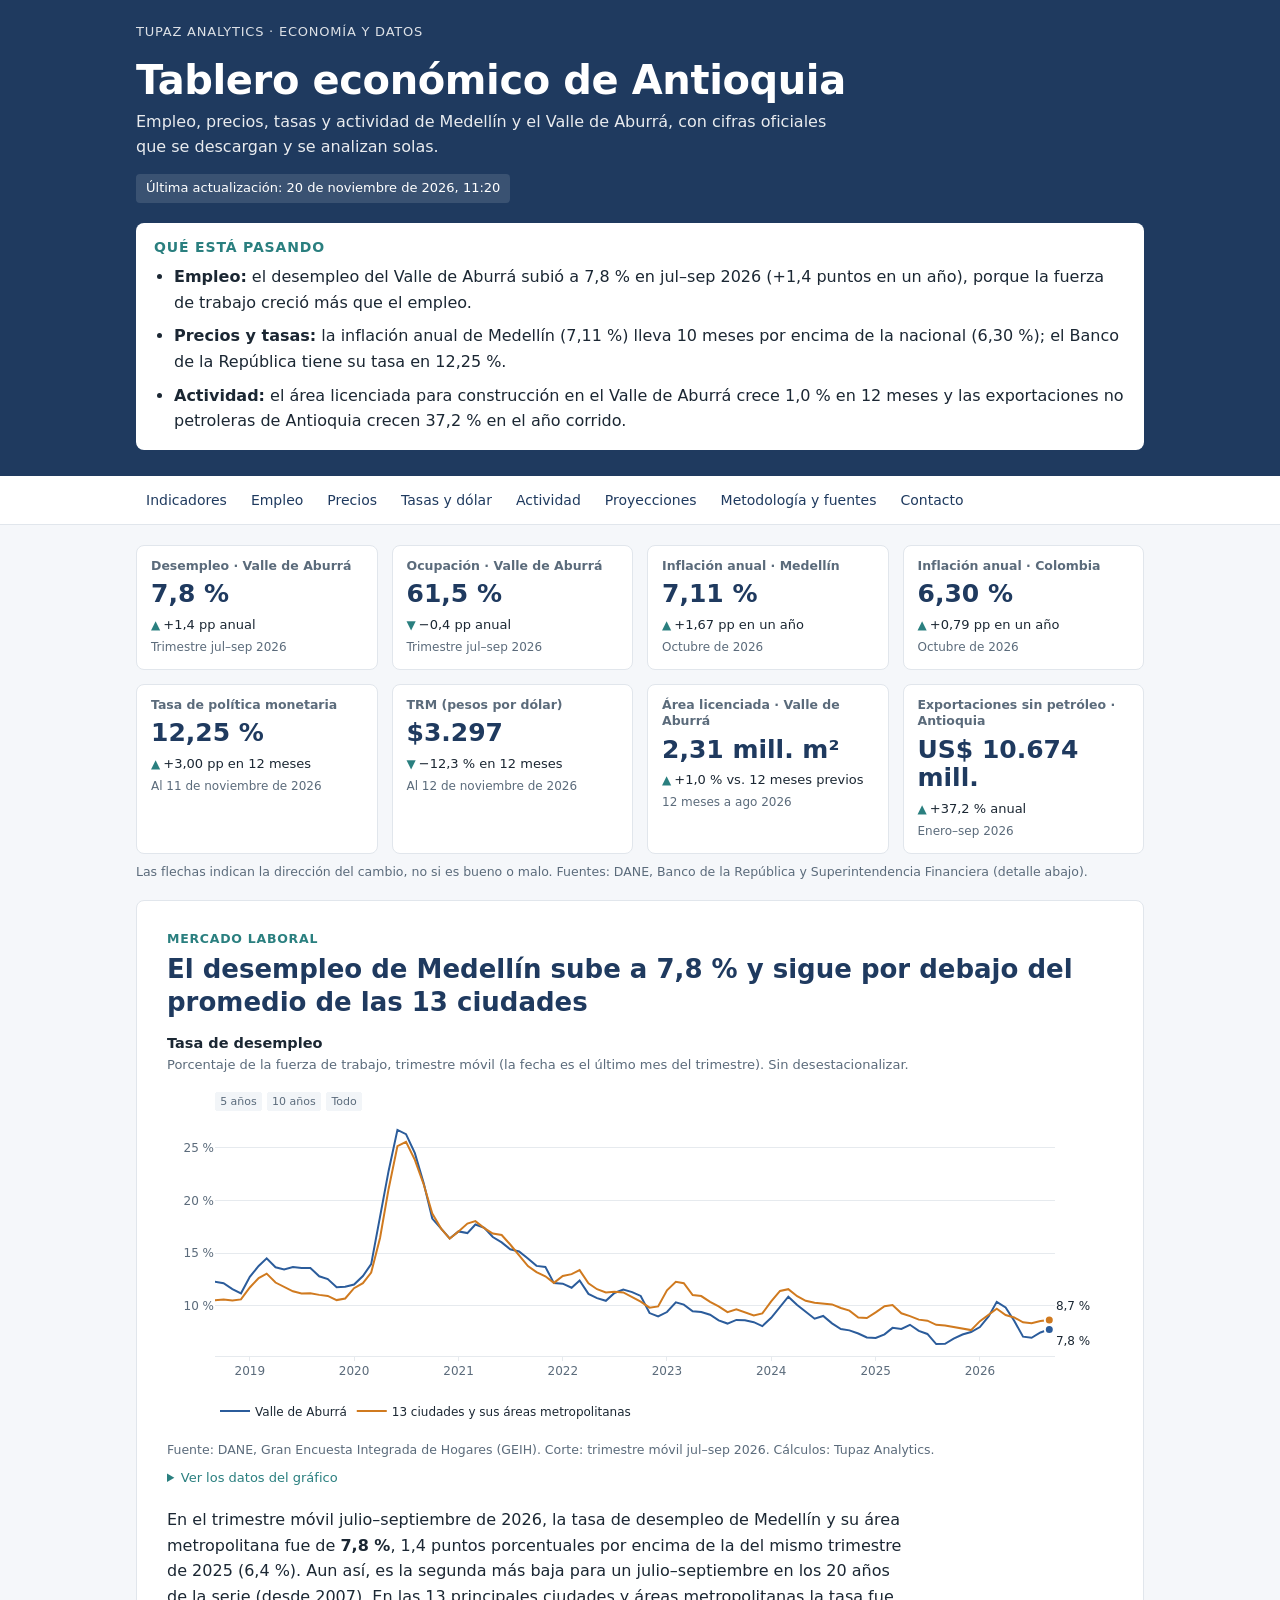
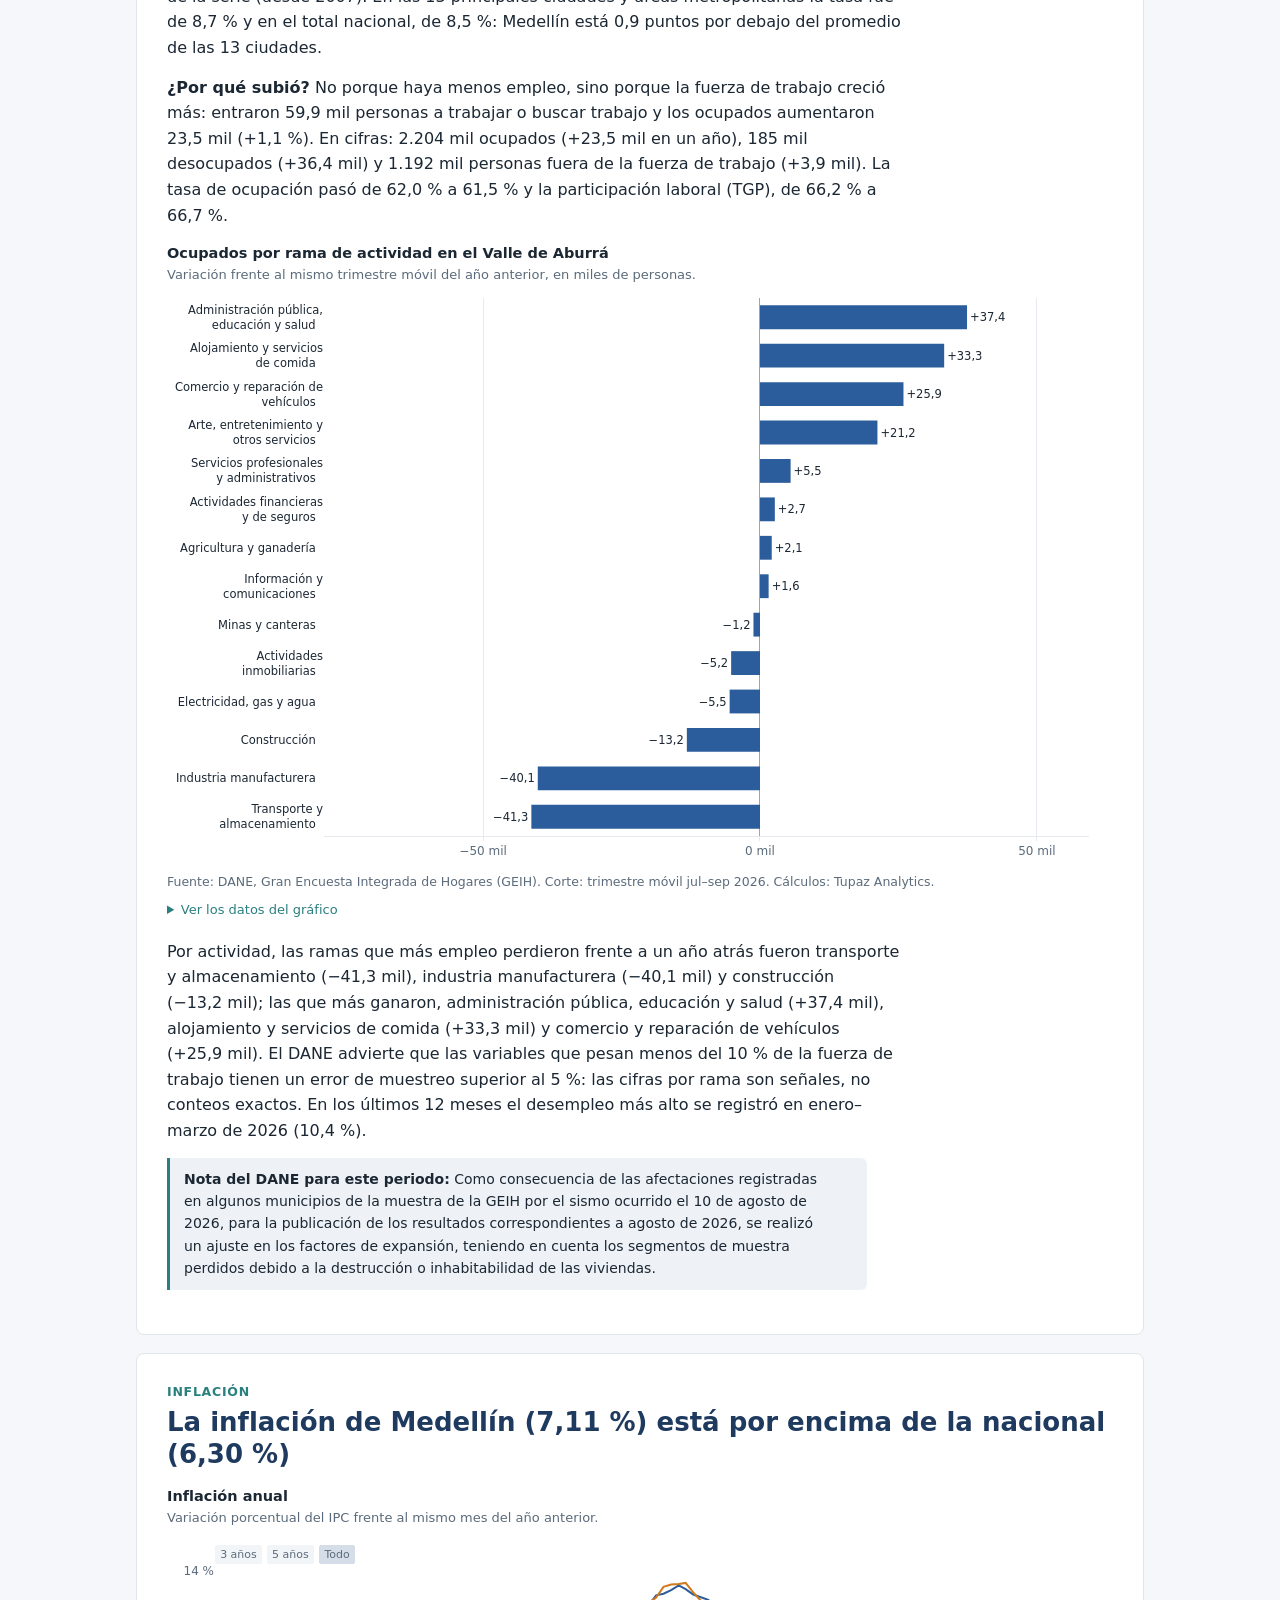
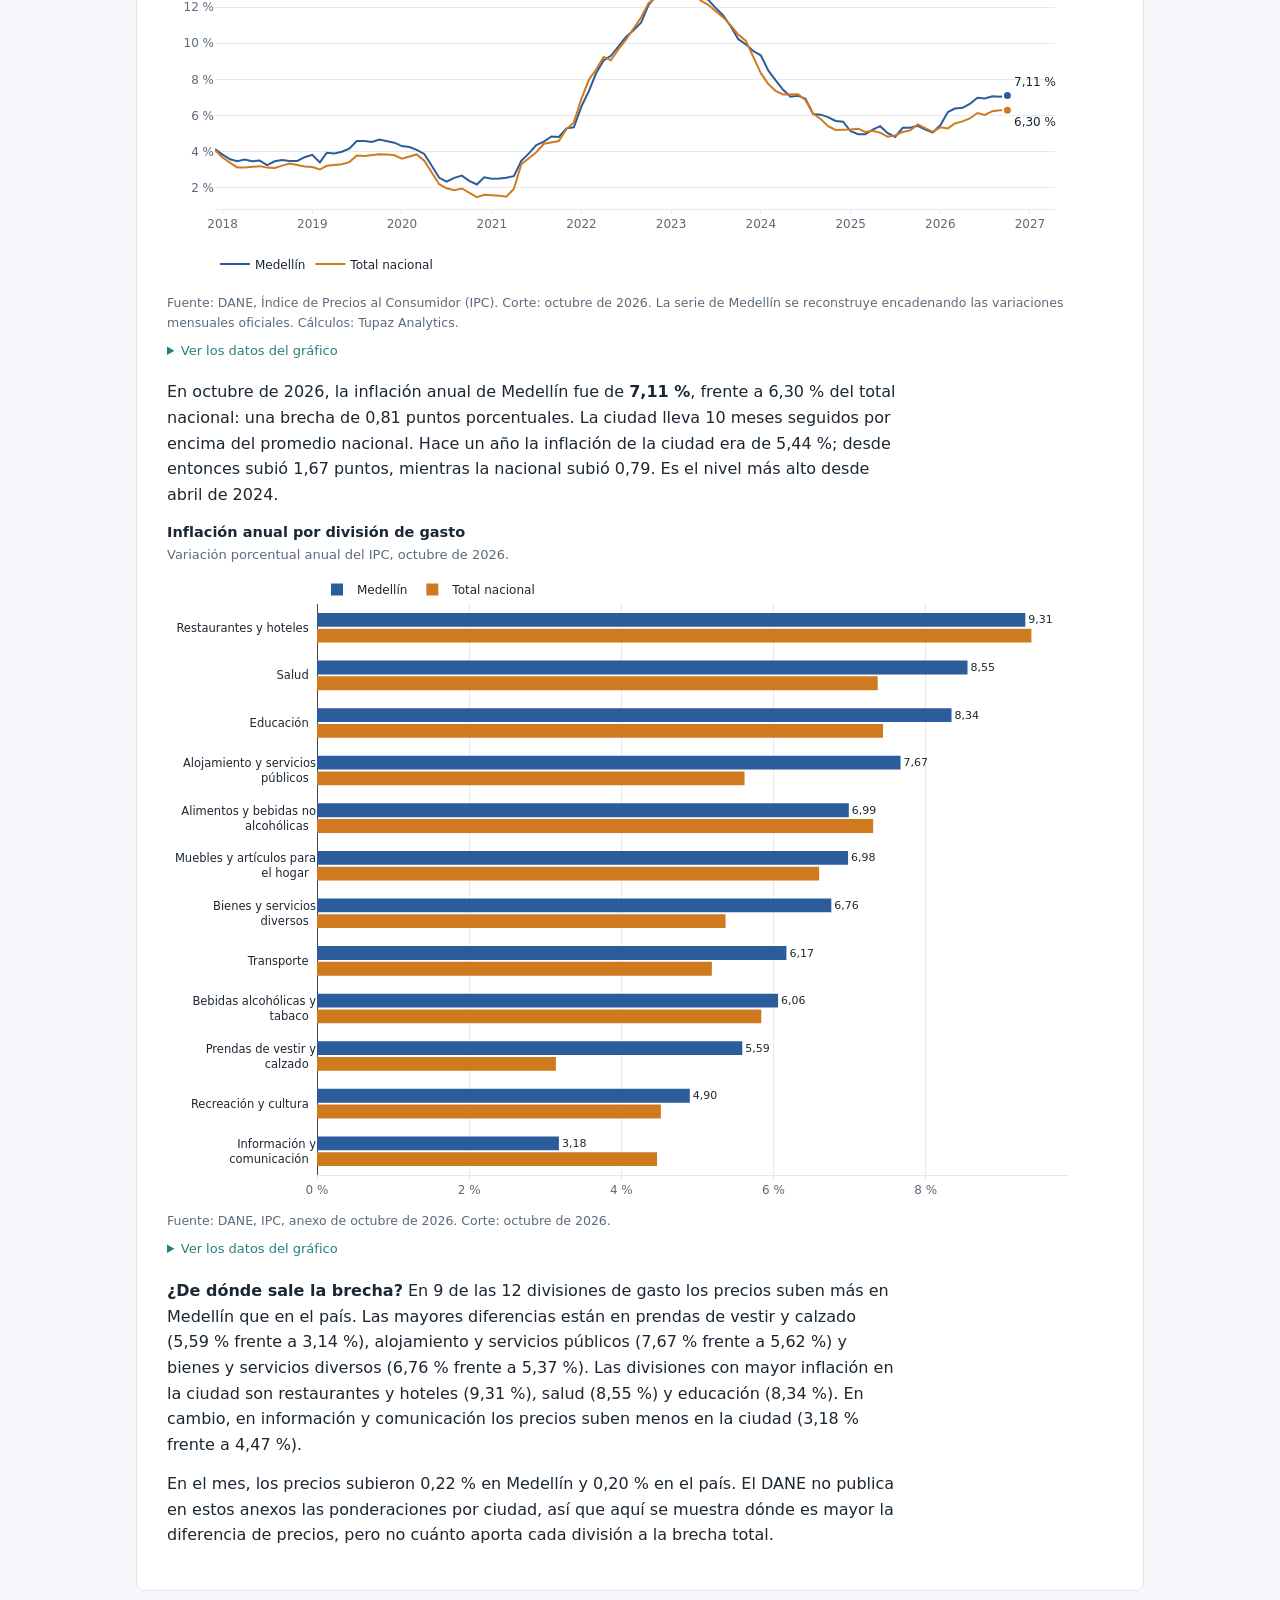
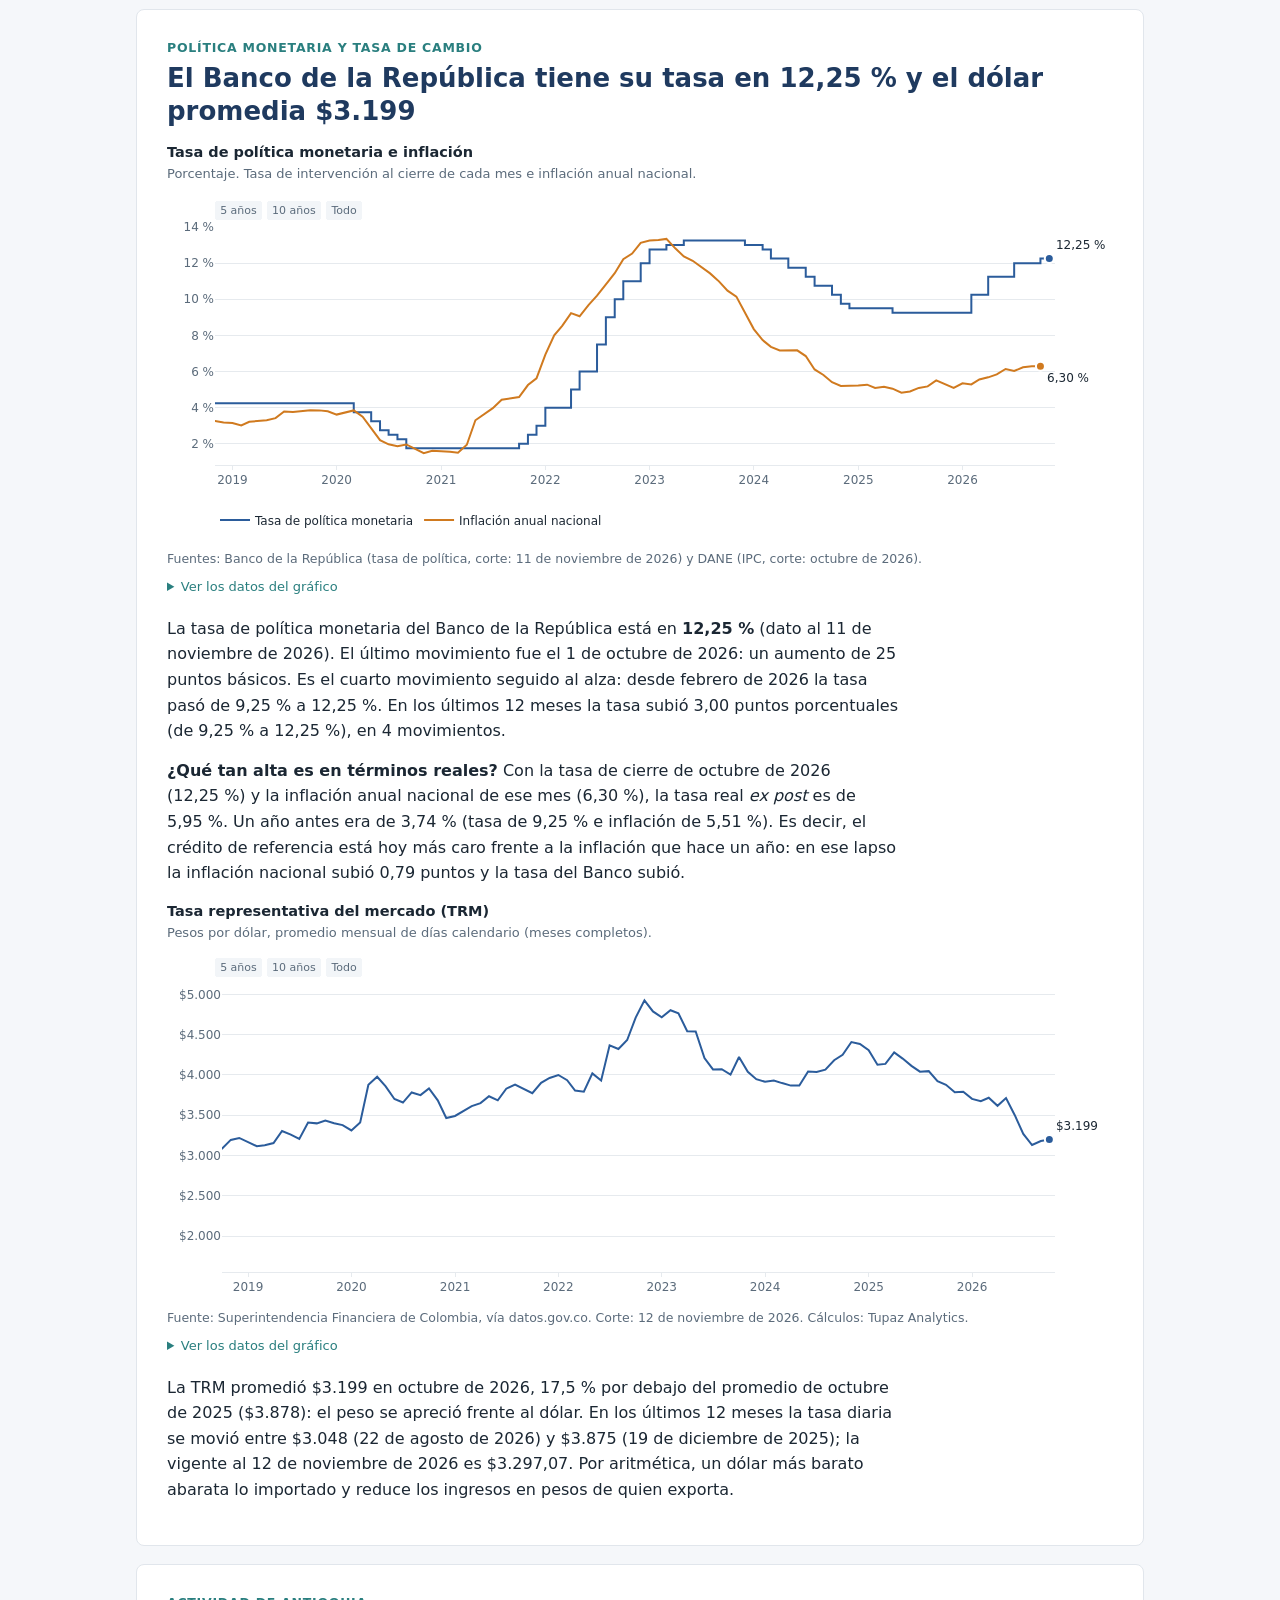
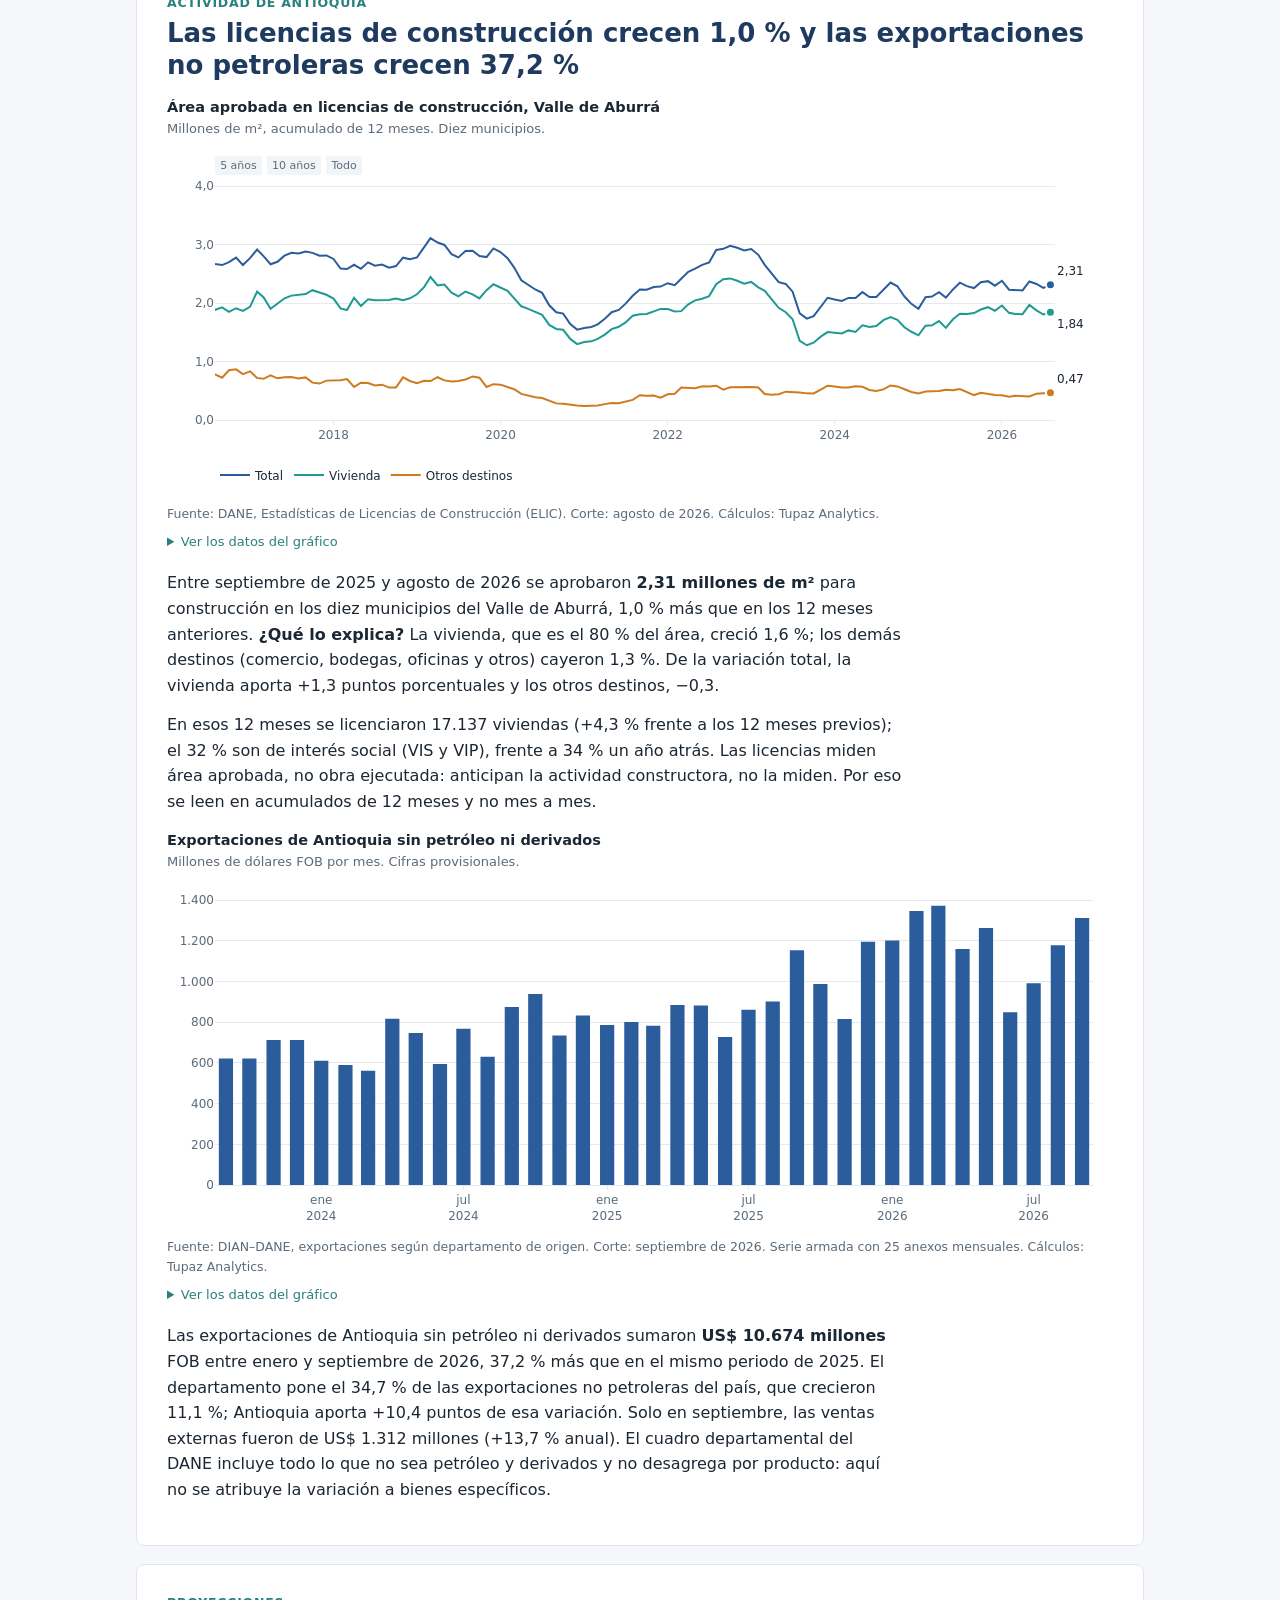
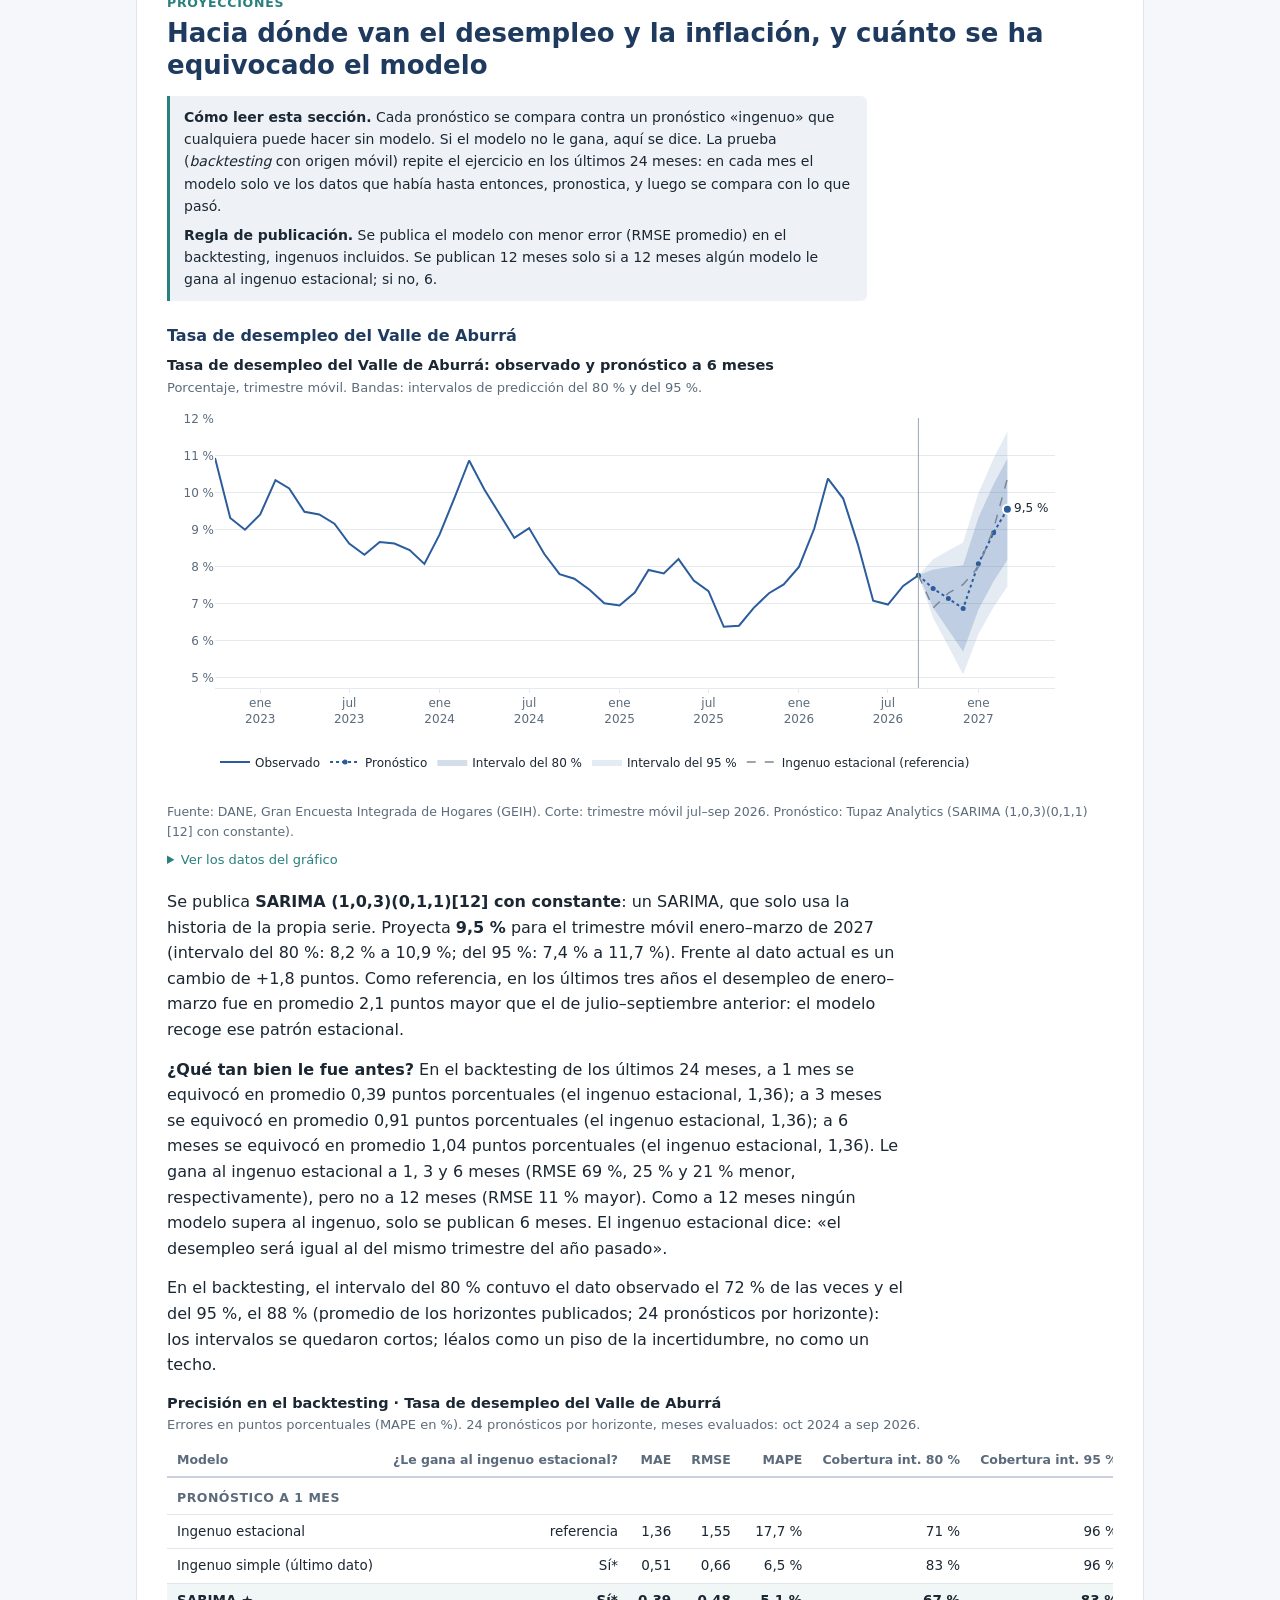
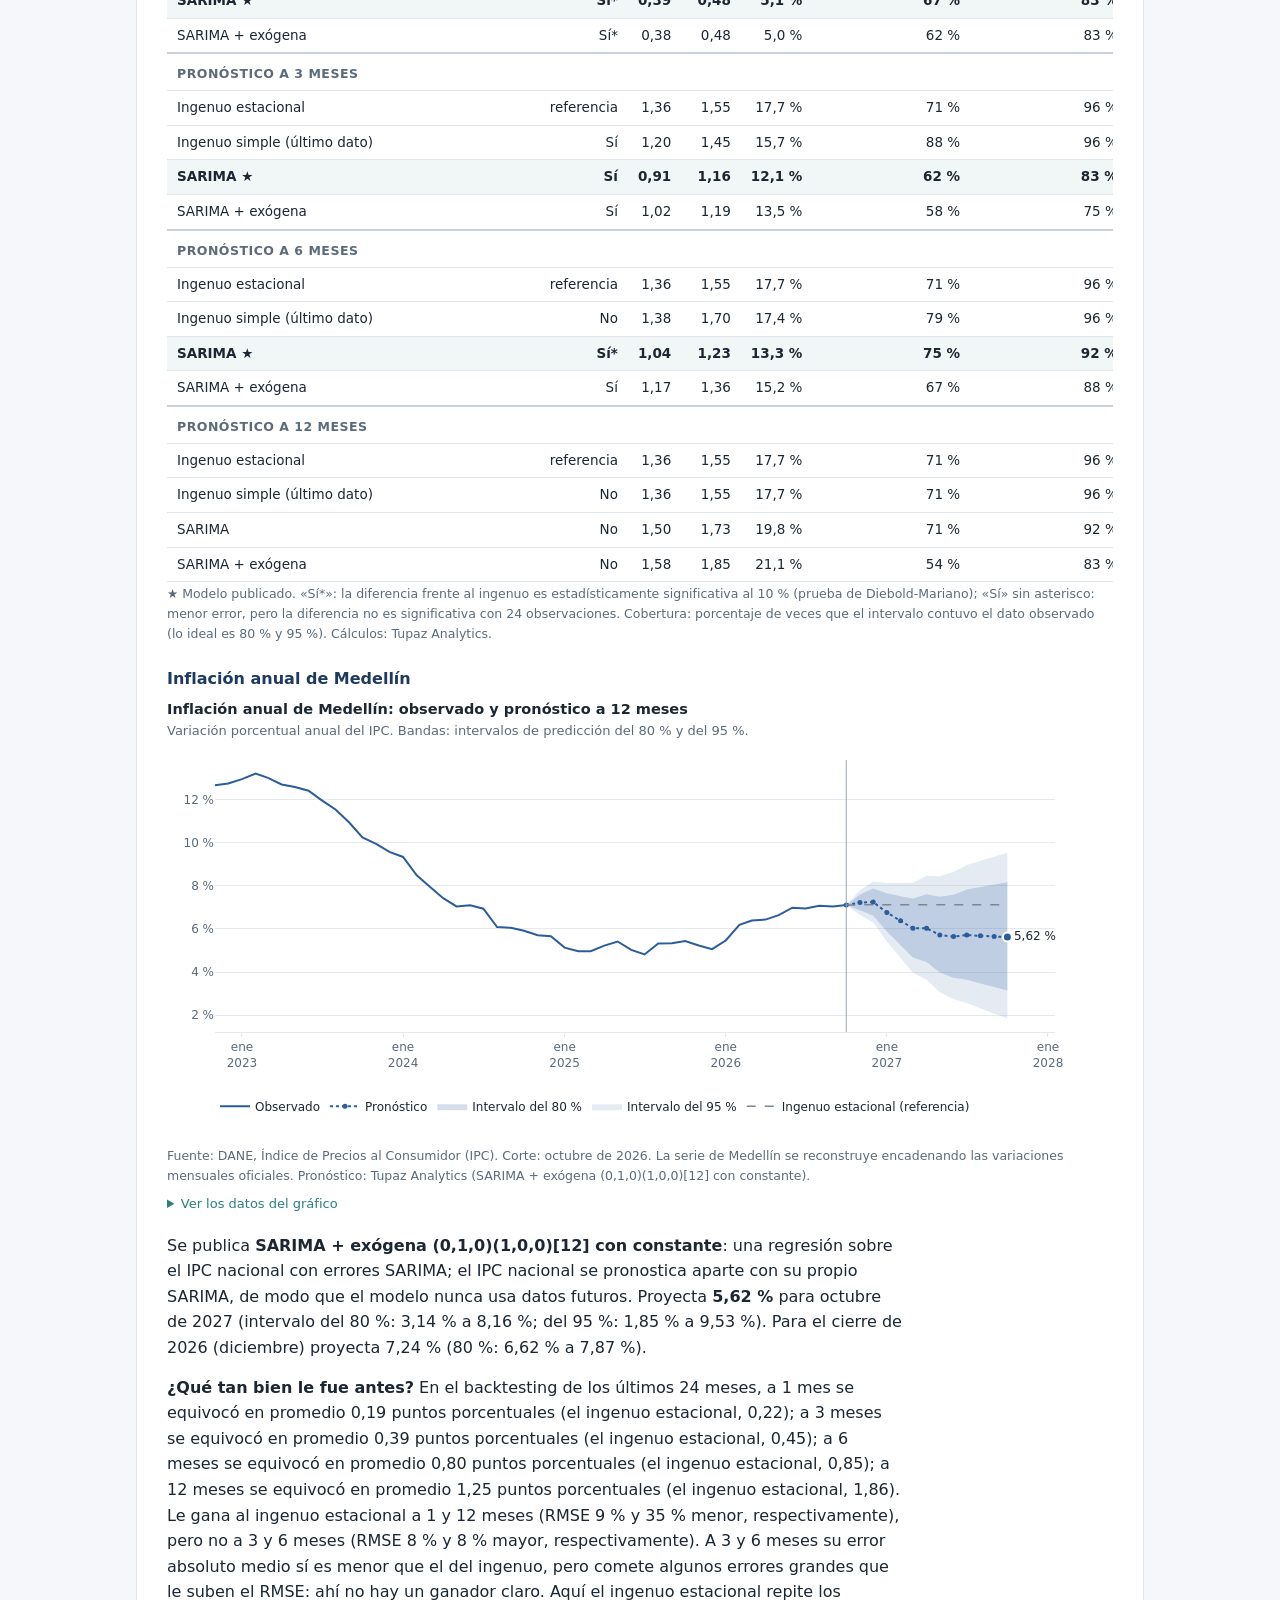
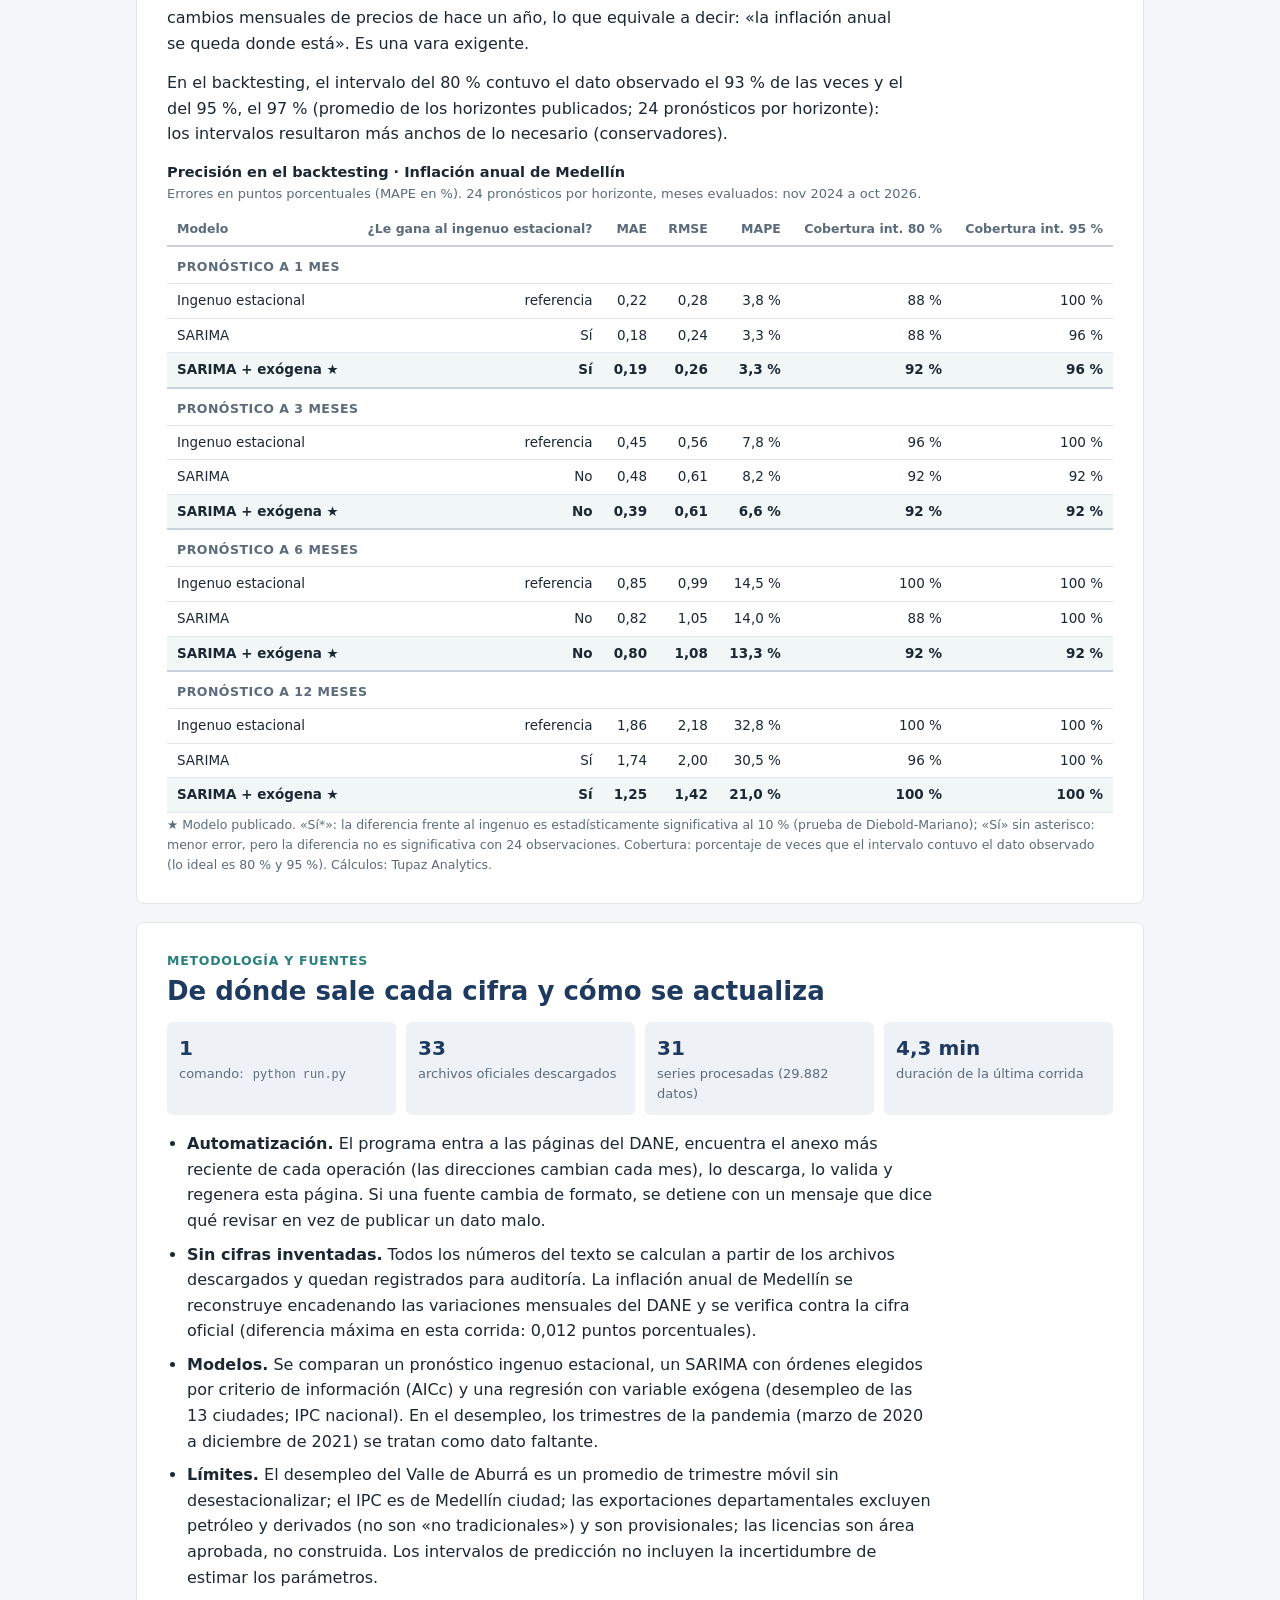
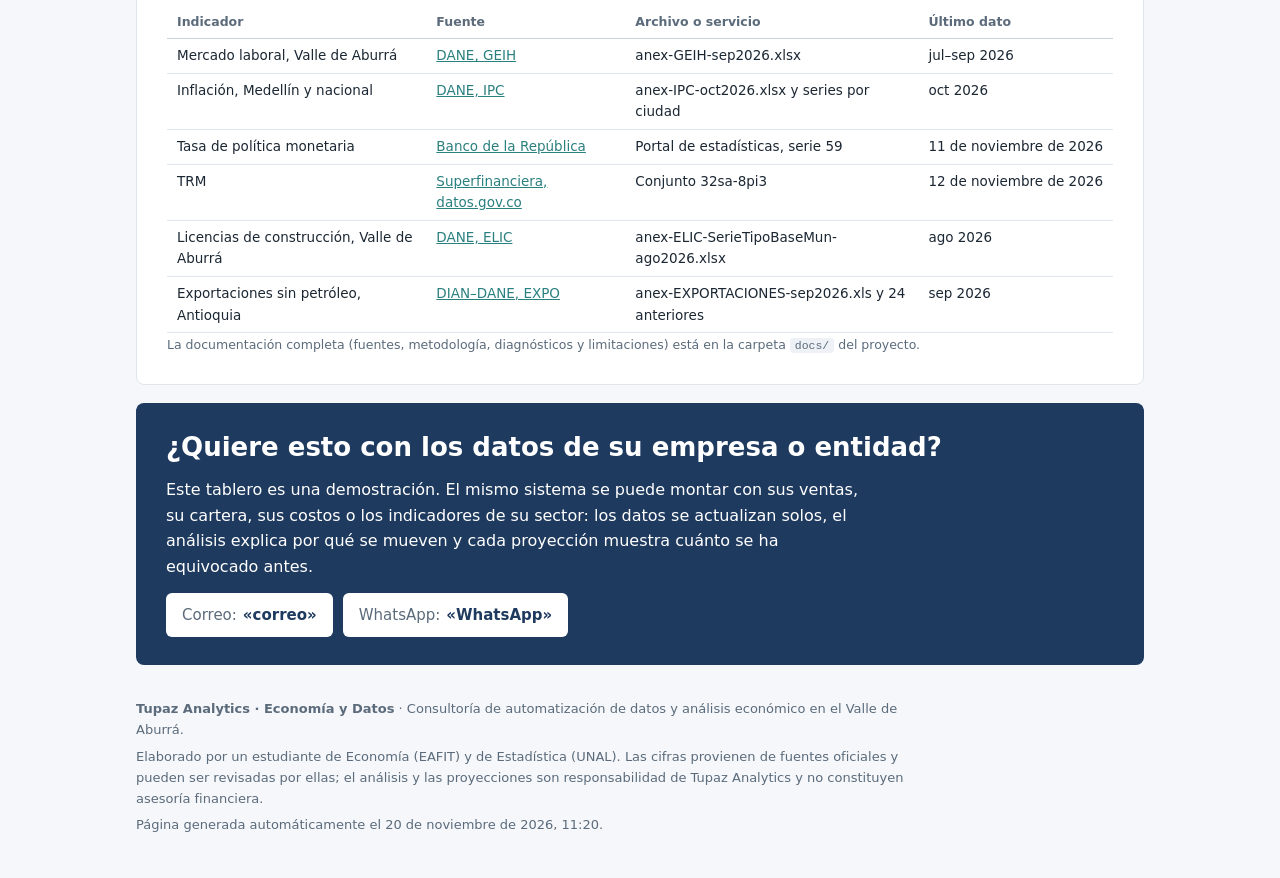
==== commit 0702afcc: "Tablero: «Valle de Aburrá» en vez de «Medellín A.M.» y título «Tablero económico de Antioquia» Recon" ====
--- a/tablero-completo/index.html
+++ b/tablero-completo/index.html
@@ -2,11 +2,12 @@
 <html lang="es-CO">
 <head>
 <meta charset="utf-8">
+<meta name="viewport" content="width=device-width, initial-scale=1">
 <!-- Sitio en prueba: no aparece en buscadores. Quitar esta línea al lanzar. -->
 <meta name="robots" content="noindex">
-<meta name="viewport" content="width=device-width, initial-scale=1">
-<title>Coyuntura Antioquia · Tupaz Analytics · Economía y Datos</title>
-<meta name="description" content="Tablero de coyuntura económica de Medellín y Antioquia con datos oficiales, actualizado automáticamente.">
+<link rel="icon" href="../assets/img/favicon.svg" type="image/svg+xml">
+<title>Tablero económico de Antioquia · Tupaz Analytics · Economía y Datos</title>
+<meta name="description" content="Tablero de la economía de Medellín y Antioquia con datos oficiales, actualizado automáticamente.">
 <style>
   :root {
     --azul: #1F3A5F; --verde: #2A7F7F; --fondo: #F5F7FA; --superficie: #FFFFFF;
@@ -88,13 +89,13 @@
 <header class="cabecera">
   <div class="ancho">
     <p class="marca">Tupaz Analytics · Economía y Datos</p>
-    <h1>Coyuntura Antioquia</h1>
+    <h1>Tablero económico de Antioquia</h1>
     <p class="bajada">Empleo, precios, tasas y actividad de Medellín y el Valle de Aburrá, con cifras oficiales que se descargan y se analizan solas.</p>
-    <p class="actualizacion">Última actualización: 11 de noviembre de 2026, 03:22</p>
+    <p class="actualizacion">Última actualización: 20 de noviembre de 2026, 11:20</p>
     <div class="resumen">
       <h2>Qué está pasando</h2>
       <ul>
-        <li><strong>Empleo:</strong> el desempleo de Medellín A.M. subió a 7,8 % en jul–sep 2026 (+1,4 puntos en un año), porque la fuerza de trabajo creció más que el empleo.</li>
+        <li><strong>Empleo:</strong> el desempleo del Valle de Aburrá subió a 7,8 % en jul–sep 2026 (+1,4 puntos en un año), porque la fuerza de trabajo creció más que el empleo.</li>
         <li><strong>Precios y tasas:</strong> la inflación anual de Medellín (7,11 %) lleva 10 meses por encima de la nacional (6,30 %); el Banco de la República tiene su tasa en 12,25 %.</li>
         <li><strong>Actividad:</strong> el área licenciada para construcción en el Valle de Aburrá crece 1,0 % en 12 meses y las exportaciones no petroleras de Antioquia crecen 37,2 % en el año corrido.</li>
         
@@ -124,14 +125,14 @@
   <div id="indicadores" class="tarjetas" style="scroll-margin-top:60px">
     
     <article class="tarjeta">
-      <h3>Desempleo · Medellín A.M.</h3>
+      <h3>Desempleo · Valle de Aburrá</h3>
       <div class="valor">7,8 %</div>
       <p class="variacion"><span class="flecha" aria-hidden="true">▲</span><span class="sr">+1,4 pp anual</span></p>
       <p class="periodo">Trimestre jul–sep 2026</p>
     </article>
     
     <article class="tarjeta">
-      <h3>Ocupación · Medellín A.M.</h3>
+      <h3>Ocupación · Valle de Aburrá</h3>
       <div class="valor">61,5 %</div>
       <p class="variacion"><span class="flecha" aria-hidden="true">▼</span><span class="sr">−0,4 pp anual</span></p>
       <p class="periodo">Trimestre jul–sep 2026</p>
@@ -162,7 +163,7 @@
       <h3>TRM (pesos por dólar)</h3>
       <div class="valor">$3.297</div>
       <p class="variacion"><span class="flecha" aria-hidden="true">▼</span><span class="sr">−12,3 % en 12 meses</span></p>
-      <p class="periodo">Al 11 de noviembre de 2026</p>
+      <p class="periodo">Al 12 de noviembre de 2026</p>
     </article>
     
     <article class="tarjeta">
@@ -194,7 +195,7 @@
     <summary>Ver los datos del gráfico</summary>
     <div class="tabla-rodante">
       <table>
-        <thead><tr><th>Trimestre móvil</th><th>Medellín A.M. (%)</th><th>13 ciudades (%)</th></tr></thead>
+        <thead><tr><th>Trimestre móvil</th><th>Valle de Aburrá (%)</th><th>13 ciudades (%)</th></tr></thead>
         <tbody>
           <tr><td>jul–sep 2026</td><td>7,8</td><td>8,7</td></tr>
           <tr><td>jun–ago 2026</td><td>7,5</td><td>8,6</td></tr>
@@ -219,9 +220,9 @@
       <p>En el trimestre móvil julio–septiembre de 2026, la tasa de desempleo de Medellín y su área metropolitana fue de <strong>7,8 %</strong>, 1,4 puntos porcentuales por encima de la del mismo trimestre de 2025 (6,4 %). Aun así, es la segunda más baja para un julio–septiembre en los 20 años de la serie (desde 2007). En las 13 principales ciudades y áreas metropolitanas la tasa fue de 8,7 % y en el total nacional, de 8,5 %: Medellín está 0,9 puntos por debajo del promedio de las 13 ciudades.</p><p><strong>¿Por qué subió?</strong> No porque haya menos empleo, sino porque la fuerza de trabajo creció más: entraron 59,9 mil personas a trabajar o buscar trabajo y los ocupados aumentaron 23,5 mil (+1,1 %). En cifras: 2.204 mil ocupados (+23,5 mil en un año), 185 mil desocupados (+36,4 mil) y 1.192 mil personas fuera de la fuerza de trabajo (+3,9 mil). La tasa de ocupación pasó de 62,0 % a 61,5 % y la participación laboral (TGP), de 66,2 % a 66,7 %.</p>
     </div>
     <div class="figura">
-  <p class="titulo-grafico">Ocupados por rama de actividad en Medellín A.M.</p>
+  <p class="titulo-grafico">Ocupados por rama de actividad en el Valle de Aburrá</p>
   <p class="subtitulo-grafico">Variación frente al mismo trimestre móvil del año anterior, en miles de personas.</p>
-  <div id="g_ramas" class="grafico" role="img" aria-label="Ocupados por rama de actividad en Medellín A.M.. Variación frente al mismo trimestre móvil del año anterior, en miles de personas."></div>
+  <div id="g_ramas" class="grafico" role="img" aria-label="Ocupados por rama de actividad en el Valle de Aburrá. Variación frente al mismo trimestre móvil del año anterior, en miles de personas."></div>
   <p class="fuente">Fuente: DANE, Gran Encuesta Integrada de Hogares (GEIH). Corte: trimestre móvil jul–sep 2026. Cálculos: Tupaz Analytics.</p>
   <details class="datos">
     <summary>Ver los datos del gráfico</summary>
@@ -365,7 +366,7 @@
   <p class="titulo-grafico">Tasa representativa del mercado (TRM)</p>
   <p class="subtitulo-grafico">Pesos por dólar, promedio mensual de días calendario (meses completos).</p>
   <div id="g_trm" class="grafico" role="img" aria-label="Tasa representativa del mercado (TRM). Pesos por dólar, promedio mensual de días calendario (meses completos)."></div>
-  <p class="fuente">Fuente: Superintendencia Financiera de Colombia, vía datos.gov.co. Corte: 11 de noviembre de 2026. Cálculos: Tupaz Analytics.</p>
+  <p class="fuente">Fuente: Superintendencia Financiera de Colombia, vía datos.gov.co. Corte: 12 de noviembre de 2026. Cálculos: Tupaz Analytics.</p>
   <details class="datos">
     <summary>Ver los datos del gráfico</summary>
     <div class="tabla-rodante">
@@ -391,7 +392,7 @@
     </div>
   </details>
 </div>
-    <div class="texto"><p>La TRM promedió $3.199 en octubre de 2026, 17,5 % por debajo del promedio de octubre de 2025 ($3.878): el peso se apreció frente al dólar. En los últimos 12 meses la tasa diaria se movió entre $3.048 (22 de agosto de 2026) y $3.875 (19 de diciembre de 2025); la vigente al 11 de noviembre de 2026 es $3.297,07. Por aritmética, un dólar más barato abarata lo importado y reduce los ingresos en pesos de quien exporta.</p></div>
+    <div class="texto"><p>La TRM promedió $3.199 en octubre de 2026, 17,5 % por debajo del promedio de octubre de 2025 ($3.878): el peso se apreció frente al dólar. En los últimos 12 meses la tasa diaria se movió entre $3.048 (22 de agosto de 2026) y $3.875 (19 de diciembre de 2025); la vigente al 12 de noviembre de 2026 es $3.297,07. Por aritmética, un dólar más barato abarata lo importado y reduce los ingresos en pesos de quien exporta.</p></div>
   </section>
 
   <section class="bloque" id="actividad">
@@ -472,11 +473,11 @@
     </div>
 
     
-    <h3 class="sub">Tasa de desempleo de Medellín A.M.</h3>
-    <div class="figura">
-  <p class="titulo-grafico">Tasa de desempleo de Medellín A.M.: observado y pronóstico a 6 meses</p>
+    <h3 class="sub">Tasa de desempleo del Valle de Aburrá</h3>
+    <div class="figura">
+  <p class="titulo-grafico">Tasa de desempleo del Valle de Aburrá: observado y pronóstico a 6 meses</p>
   <p class="subtitulo-grafico">Porcentaje, trimestre móvil. Bandas: intervalos de predicción del 80 % y del 95 %.</p>
-  <div id="g_pron_desempleo" class="grafico" role="img" aria-label="Tasa de desempleo de Medellín A.M.: observado y pronóstico a 6 meses. Porcentaje, trimestre móvil. Bandas: intervalos de predicción del 80 % y del 95 %."></div>
+  <div id="g_pron_desempleo" class="grafico" role="img" aria-label="Tasa de desempleo del Valle de Aburrá: observado y pronóstico a 6 meses. Porcentaje, trimestre móvil. Bandas: intervalos de predicción del 80 % y del 95 %."></div>
   <p class="fuente">Fuente: DANE, Gran Encuesta Integrada de Hogares (GEIH). Corte: trimestre móvil jul–sep 2026. Pronóstico: Tupaz Analytics (SARIMA (1,0,3)(0,1,1)[12] con constante).</p>
   <details class="datos">
     <summary>Ver los datos del gráfico</summary>
@@ -499,7 +500,7 @@
     <div class="texto">
       <p>Se publica <strong>SARIMA (1,0,3)(0,1,1)[12] con constante</strong>: un SARIMA, que solo usa la historia de la propia serie. Proyecta <strong>9,5 %</strong> para el trimestre móvil enero–marzo de 2027 (intervalo del 80 %: 8,2 % a 10,9 %; del 95 %: 7,4 % a 11,7 %). Frente al dato actual es un cambio de +1,8 puntos. Como referencia, en los últimos tres años el desempleo de enero–marzo fue en promedio 2,1 puntos mayor que el de julio–septiembre anterior: el modelo recoge ese patrón estacional.</p><p><strong>¿Qué tan bien le fue antes?</strong> En el backtesting de los últimos 24 meses, a 1 mes se equivocó en promedio 0,39 puntos porcentuales (el ingenuo estacional, 1,36); a 3 meses se equivocó en promedio 0,91 puntos porcentuales (el ingenuo estacional, 1,36); a 6 meses se equivocó en promedio 1,04 puntos porcentuales (el ingenuo estacional, 1,36). Le gana al ingenuo estacional a 1, 3 y 6 meses (RMSE 69 %, 25 % y 21 % menor, respectivamente), pero no a 12 meses (RMSE 11 % mayor). Como a 12 meses ningún modelo supera al ingenuo, solo se publican 6 meses. El ingenuo estacional dice: «el desempleo será igual al del mismo trimestre del año pasado».</p><p>En el backtesting, el intervalo del 80 % contuvo el dato observado el 72 % de las veces y el del 95 %, el 88 % (promedio de los horizontes publicados; 24 pronósticos por horizonte): los intervalos se quedaron cortos; léalos como un piso de la incertidumbre, no como un techo.</p>
     </div>
-    <p class="titulo-grafico" style="font-size:14.5px;font-weight:600;margin:10px 0 0">Precisión en el backtesting · Tasa de desempleo de Medellín A.M.</p>
+    <p class="titulo-grafico" style="font-size:14.5px;font-weight:600;margin:10px 0 0">Precisión en el backtesting · Tasa de desempleo del Valle de Aburrá</p>
     <p class="subtitulo-grafico" style="font-size:13px;color:var(--tinta2);margin:0">Errores en puntos porcentuales (MAPE en %). 24 pronósticos por horizonte, meses evaluados: oct 2024 a sep 2026.</p>
     <div class="tabla-rodante">
       <table class="backtesting">
@@ -736,27 +737,27 @@
     <div class="automatizacion">
       <div><strong>1</strong>comando: <code>python run.py</code></div>
       <div><strong>33</strong>archivos oficiales descargados</div>
-      <div><strong>31</strong>series procesadas (29.881 datos)</div>
-      <div><strong>6 s</strong>duración de la última corrida</div>
+      <div><strong>31</strong>series procesadas (29.882 datos)</div>
+      <div><strong>4,3 min</strong>duración de la última corrida</div>
     </div>
     <ul class="lista">
       <li><strong>Automatización.</strong> El programa entra a las páginas del DANE, encuentra el anexo más reciente de cada operación (las direcciones cambian cada mes), lo descarga, lo valida y regenera esta página. Si una fuente cambia de formato, se detiene con un mensaje que dice qué revisar en vez de publicar un dato malo.</li>
       <li><strong>Sin cifras inventadas.</strong> Todos los números del texto se calculan a partir de los archivos descargados y quedan registrados para auditoría. La inflación anual de Medellín se reconstruye encadenando las variaciones mensuales del DANE y se verifica contra la cifra oficial (diferencia máxima en esta corrida: 0,012 puntos porcentuales).</li>
       <li><strong>Modelos.</strong> Se comparan un pronóstico ingenuo estacional, un SARIMA con órdenes elegidos por criterio de información (AICc) y una regresión con variable exógena (desempleo de las 13 ciudades; IPC nacional). En el desempleo, los trimestres de la pandemia (marzo de 2020 a diciembre de 2021) se tratan como dato faltante.</li>
-      <li><strong>Límites.</strong> El desempleo de Medellín A.M. es un promedio de trimestre móvil sin desestacionalizar; el IPC es de Medellín ciudad; las exportaciones departamentales excluyen petróleo y derivados (no son «no tradicionales») y son provisionales; las licencias son área aprobada, no construida. Los intervalos de predicción no incluyen la incertidumbre de estimar los parámetros.</li>
+      <li><strong>Límites.</strong> El desempleo del Valle de Aburrá es un promedio de trimestre móvil sin desestacionalizar; el IPC es de Medellín ciudad; las exportaciones departamentales excluyen petróleo y derivados (no son «no tradicionales») y son provisionales; las licencias son área aprobada, no construida. Los intervalos de predicción no incluyen la incertidumbre de estimar los parámetros.</li>
     </ul>
     <div class="tabla-rodante">
       <table class="fuentes">
         <thead><tr><th>Indicador</th><th>Fuente</th><th>Archivo o servicio</th><th>Último dato</th></tr></thead>
         <tbody>
           
-          <tr><td>Mercado laboral, Medellín A.M.</td><td><a href="https://www.dane.gov.co/index.php/estadisticas-por-tema/mercado-laboral/empleo-y-desempleo" rel="noopener">DANE, GEIH</a></td><td style="overflow-wrap:anywhere">anex-GEIH-sep2026.xlsx</td><td>jul–sep 2026</td></tr>
+          <tr><td>Mercado laboral, Valle de Aburrá</td><td><a href="https://www.dane.gov.co/index.php/estadisticas-por-tema/mercado-laboral/empleo-y-desempleo" rel="noopener">DANE, GEIH</a></td><td style="overflow-wrap:anywhere">anex-GEIH-sep2026.xlsx</td><td>jul–sep 2026</td></tr>
           
           <tr><td>Inflación, Medellín y nacional</td><td><a href="https://www.dane.gov.co/index.php/estadisticas-por-tema/precios-y-costos/indice-de-precios-al-consumidor-ipc/ipc-informacion-tecnica" rel="noopener">DANE, IPC</a></td><td style="overflow-wrap:anywhere">anex-IPC-oct2026.xlsx y series por ciudad</td><td>oct 2026</td></tr>
           
           <tr><td>Tasa de política monetaria</td><td><a href="https://www.banrep.gov.co/es/estadisticas" rel="noopener">Banco de la República</a></td><td style="overflow-wrap:anywhere">Portal de estadísticas, serie 59</td><td>11 de noviembre de 2026</td></tr>
           
-          <tr><td>TRM</td><td><a href="https://www.datos.gov.co/d/32sa-8pi3" rel="noopener">Superfinanciera, datos.gov.co</a></td><td style="overflow-wrap:anywhere">Conjunto 32sa-8pi3</td><td>11 de noviembre de 2026</td></tr>
+          <tr><td>TRM</td><td><a href="https://www.datos.gov.co/d/32sa-8pi3" rel="noopener">Superfinanciera, datos.gov.co</a></td><td style="overflow-wrap:anywhere">Conjunto 32sa-8pi3</td><td>12 de noviembre de 2026</td></tr>
           
           <tr><td>Licencias de construcción, Valle de Aburrá</td><td><a href="https://www.dane.gov.co/index.php/estadisticas-por-tema/construccion/licencias-de-construccion" rel="noopener">DANE, ELIC</a></td><td style="overflow-wrap:anywhere">anex-ELIC-SerieTipoBaseMun-ago2026.xlsx</td><td>ago 2026</td></tr>
           
@@ -784,7 +785,7 @@
   <div class="ancho">
     <p><strong>Tupaz Analytics · Economía y Datos</strong> · Consultoría de automatización de datos y análisis económico en el Valle de Aburrá.</p>
     <p>Elaborado por un estudiante de Economía (EAFIT) y de Estadística (UNAL). Las cifras provienen de fuentes oficiales y pueden ser revisadas por ellas; el análisis y las proyecciones son responsabilidad de Tupaz Analytics y no constituyen asesoría financiera.</p>
-    <p>Página generada automáticamente el 11 de noviembre de 2026, 03:22.</p>
+    <p>Página generada automáticamente el 20 de noviembre de 2026, 11:20.</p>
   </div>
 </footer>
 
@@ -799,7 +800,7 @@
 <script>
 (function () {
   Plotly.register({"moduleType": "locale", "name": "es", "dictionary": {}, "format": {"days": ["domingo", "lunes", "martes", "miércoles", "jueves", "viernes", "sábado"], "shortDays": ["dom", "lun", "mar", "mié", "jue", "vie", "sáb"], "months": ["enero", "febrero", "marzo", "abril", "mayo", "junio", "julio", "agosto", "septiembre", "octubre", "noviembre", "diciembre"], "shortMonths": ["ene", "feb", "mar", "abr", "may", "jun", "jul", "ago", "sep", "oct", "nov", "dic"], "date": "%d/%m/%Y", "decimal": ",", "thousands": "."}});
-  var figuras = {"g_desempleo":{"data":[{"type":"scatter","mode":"lines","name":"Medellín A.M.","x":["2007-03-01","2007-04-01","2007-05-01","2007-06-01","2007-07-01","2007-08-01","2007-09-01","2007-10-01","2007-11-01","2007-12-01","2008-01-01","2008-02-01","2008-03-01","2008-04-01","2008-05-01","2008-06-01","2008-07-01","2008-08-01","2008-09-01","2008-10-01","2008-11-01","2008-12-01","2009-01-01","2009-02-01","2009-03-01","2009-04-01","2009-05-01","2009-06-01","2009-07-01","2009-08-01","2009-09-01","2009-10-01","2009-11-01","2009-12-01","2010-01-01","2010-02-01","2010-03-01","2010-04-01","2010-05-01","2010-06-01","2010-07-01","2010-08-01","2010-09-01","2010-10-01","2010-11-01","2010-12-01","2011-01-01","2011-02-01","2011-03-01","2011-04-01","2011-05-01","2011-06-01","2011-07-01","2011-08-01","2011-09-01","2011-10-01","2011-11-01","2011-12-01","2012-01-01","2012-02-01","2012-03-01","2012-04-01","2012-05-01","2012-06-01","2012-07-01","2012-08-01","2012-09-01","2012-10-01","2012-11-01","2012-12-01","2013-01-01","2013-02-01","2013-03-01","2013-04-01","2013-05-01","2013-06-01","2013-07-01","2013-08-01","2013-09-01","2013-10-01","2013-11-01","2013-12-01","2014-01-01","2014-02-01","2014-03-01","2014-04-01","2014-05-01","2014-06-01","2014-07-01","2014-08-01","2014-09-01","2014-10-01","2014-11-01","2014-12-01","2015-01-01","2015-02-01","2015-03-01","2015-04-01","2015-05-01","2015-06-01","2015-07-01","2015-08-01","2015-09-01","2015-10-01","2015-11-01","2015-12-01","2016-01-01","2016-02-01","2016-03-01","2016-04-01","2016-05-01","2016-06-01","2016-07-01","2016-08-01","2016-09-01","2016-10-01","2016-11-01","2016-12-01","2017-01-01","2017-02-01","2017-03-01","2017-04-01","2017-05-01","2017-06-01","2017-07-01","2017-08-01","2017-09-01","2017-10-01","2017-11-01","2017-12-01","2018-01-01","2018-02-01","2018-03-01","2018-04-01","2018-05-01","2018-06-01","2018-07-01","2018-08-01","2018-09-01","2018-10-01","2018-11-01","2018-12-01","2019-01-01","2019-02-01","2019-03-01","2019-04-01","2019-05-01","2019-06-01","2019-07-01","2019-08-01","2019-09-01","2019-10-01","2019-11-01","2019-12-01","2020-01-01","2020-02-01","2020-03-01","2020-04-01","2020-05-01","2020-06-01","2020-07-01","2020-08-01","2020-09-01","2020-10-01","2020-11-01","2020-12-01","2021-01-01","2021-02-01","2021-03-01","2021-04-01","2021-05-01","2021-06-01","2021-07-01","2021-08-01","2021-09-01","2021-10-01","2021-11-01","2021-12-01","2022-01-01","2022-02-01","2022-03-01","2022-04-01","2022-05-01","2022-06-01","2022-07-01","2022-08-01","2022-09-01","2022-10-01","2022-11-01","2022-12-01","2023-01-01","2023-02-01","2023-03-01","2023-04-01","2023-05-01","2023-06-01","2023-07-01","2023-08-01","2023-09-01","2023-10-01","2023-11-01","2023-12-01","2024-01-01","2024-02-01","2024-03-01","2024-04-01","2024-05-01","2024-06-01","2024-07-01","2024-08-01","2024-09-01","2024-10-01","2024-11-01","2024-12-01","2025-01-01","2025-02-01","2025-03-01","2025-04-01","2025-05-01","2025-06-01","2025-07-01","2025-08-01","2025-09-01","2025-10-01","2025-11-01","2025-12-01","2026-01-01","2026-02-01","2026-03-01","2026-04-01","2026-05-01","2026-06-01","2026-07-01","2026-08-01","2026-09-01"],"y":[14.818,14.274,13.8458,12.7221,12.1902,11.6368,11.5881,11.2978,10.8016,10.419,11.8733,13.3133,14.6344,14.3118,15.1511,14.9103,14.8697,13.609,13.4872,13.0139,12.746,12.418,15.0136,17.0332,18.4117,16.5872,15.3179,15.3963,15.5874,16.4061,15.8432,15.1254,14.6332,14.6335,15.6921,15.8608,15.5305,15.3613,14.7965,14.9764,14.7434,14.5741,13.8715,13.4704,12.7949,12.6956,13.5346,14.1747,14.0226,12.809,12.2985,12.9965,12.8185,12.9051,12.1166,11.5216,11.6242,11.3725,12.7098,12.9798,13.9471,13.4201,13.4656,13.5791,13.5493,13.1124,12.4795,12.1759,11.8897,11.6321,12.6282,13.6577,14.656,13.5607,12.9255,11.8253,11.3188,10.9372,10.7341,10.3765,10.2127,10.1092,11.7045,12.2794,12.1648,11.0254,10.6672,10.441,10.5676,10.1519,10.3872,10.1806,10.4756,10.6136,11.9531,12.6491,13.1718,12.5843,11.979,11.5726,10.75,10.8078,10.8244,10.5971,9.89,9.9315,12.3112,13.5914,14.2754,11.8158,10.8815,10.419,11.543,11.5053,11.0343,10.1744,9.9103,10.1528,11.8118,12.6763,12.8781,11.6317,11.1551,10.857,11.3528,11.7133,12.1501,11.2515,11.2857,10.6161,12.7626,13.6412,14.1527,13.5207,12.7525,13.0994,12.0754,12.4241,12.2534,12.1438,11.5913,11.1842,12.75,13.782,14.5021,13.6515,13.4431,13.6767,13.5807,13.5943,12.8029,12.5413,11.7614,11.8068,12.016,12.8249,13.9577,18.524,22.7963,26.6909,26.2885,24.4797,21.6176,18.2749,17.2657,16.3867,17.0568,16.8994,17.7128,17.4018,16.5246,16.0158,15.3666,15.16,14.4933,13.7892,13.6923,12.1531,12.0974,11.716,12.4059,11.1281,10.7309,10.4733,11.2167,11.5314,11.2978,10.934,9.3092,8.9916,9.4091,10.334,10.1114,9.4766,9.4063,9.1555,8.621,8.3156,8.6584,8.6202,8.4436,8.0691,8.8653,9.8815,10.8658,10.0802,9.4325,8.7713,9.037,8.3347,7.7905,7.6682,7.3678,7.0014,6.9448,7.2943,7.9059,7.8108,8.1996,7.6199,7.3299,6.3662,6.3962,6.8783,7.2761,7.512,7.9872,9.0187,10.3783,9.8372,8.5911,7.0715,6.9693,7.472,7.7605],"line":{"color":"#2B5C9B","width":2,"shape":"linear"},"hovertemplate":"%{y:,.1f} %"},{"type":"scatter","mode":"lines","name":"13 ciudades y A.M.","x":["2007-03-01","2007-04-01","2007-05-01","2007-06-01","2007-07-01","2007-08-01","2007-09-01","2007-10-01","2007-11-01","2007-12-01","2008-01-01","2008-02-01","2008-03-01","2008-04-01","2008-05-01","2008-06-01","2008-07-01","2008-08-01","2008-09-01","2008-10-01","2008-11-01","2008-12-01","2009-01-01","2009-02-01","2009-03-01","2009-04-01","2009-05-01","2009-06-01","2009-07-01","2009-08-01","2009-09-01","2009-10-01","2009-11-01","2009-12-01","2010-01-01","2010-02-01","2010-03-01","2010-04-01","2010-05-01","2010-06-01","2010-07-01","2010-08-01","2010-09-01","2010-10-01","2010-11-01","2010-12-01","2011-01-01","2011-02-01","2011-03-01","2011-04-01","2011-05-01","2011-06-01","2011-07-01","2011-08-01","2011-09-01","2011-10-01","2011-11-01","2011-12-01","2012-01-01","2012-02-01","2012-03-01","2012-04-01","2012-05-01","2012-06-01","2012-07-01","2012-08-01","2012-09-01","2012-10-01","2012-11-01","2012-12-01","2013-01-01","2013-02-01","2013-03-01","2013-04-01","2013-05-01","2013-06-01","2013-07-01","2013-08-01","2013-09-01","2013-10-01","2013-11-01","2013-12-01","2014-01-01","2014-02-01","2014-03-01","2014-04-01","2014-05-01","2014-06-01","2014-07-01","2014-08-01","2014-09-01","2014-10-01","2014-11-01","2014-12-01","2015-01-01","2015-02-01","2015-03-01","2015-04-01","2015-05-01","2015-06-01","2015-07-01","2015-08-01","2015-09-01","2015-10-01","2015-11-01","2015-12-01","2016-01-01","2016-02-01","2016-03-01","2016-04-01","2016-05-01","2016-06-01","2016-07-01","2016-08-01","2016-09-01","2016-10-01","2016-11-01","2016-12-01","2017-01-01","2017-02-01","2017-03-01","2017-04-01","2017-05-01","2017-06-01","2017-07-01","2017-08-01","2017-09-01","2017-10-01","2017-11-01","2017-12-01","2018-01-01","2018-02-01","2018-03-01","2018-04-01","2018-05-01","2018-06-01","2018-07-01","2018-08-01","2018-09-01","2018-10-01","2018-11-01","2018-12-01","2019-01-01","2019-02-01","2019-03-01","2019-04-01","2019-05-01","2019-06-01","2019-07-01","2019-08-01","2019-09-01","2019-10-01","2019-11-01","2019-12-01","2020-01-01","2020-02-01","2020-03-01","2020-04-01","2020-05-01","2020-06-01","2020-07-01","2020-08-01","2020-09-01","2020-10-01","2020-11-01","2020-12-01","2021-01-01","2021-02-01","2021-03-01","2021-04-01","2021-05-01","2021-06-01","2021-07-01","2021-08-01","2021-09-01","2021-10-01","2021-11-01","2021-12-01","2022-01-01","2022-02-01","2022-03-01","2022-04-01","2022-05-01","2022-06-01","2022-07-01","2022-08-01","2022-09-01","2022-10-01","2022-11-01","2022-12-01","2023-01-01","2023-02-01","2023-03-01","2023-04-01","2023-05-01","2023-06-01","2023-07-01","2023-08-01","2023-09-01","2023-10-01","2023-11-01","2023-12-01","2024-01-01","2024-02-01","2024-03-01","2024-04-01","2024-05-01","2024-06-01","2024-07-01","2024-08-01","2024-09-01","2024-10-01","2024-11-01","2024-12-01","2025-01-01","2025-02-01","2025-03-01","2025-04-01","2025-05-01","2025-06-01","2025-07-01","2025-08-01","2025-09-01","2025-10-01","2025-11-01","2025-12-01","2026-01-01","2026-02-01","2026-03-01","2026-04-01","2026-05-01","2026-06-01","2026-07-01","2026-08-01","2026-09-01"],"y":[13.277,12.355,11.8838,11.5551,11.4745,11.4739,11.0865,10.7224,9.8925,9.7808,10.4749,11.7377,12.3851,12.0515,11.7217,11.6336,11.8143,11.7205,11.5214,11.193,10.8474,10.7019,12.0861,13.1998,14.0692,13.3864,12.9992,12.8971,12.9,13.1342,13.0837,12.9439,12.6171,12.3913,13.3711,13.8273,13.9032,12.9185,12.6872,12.8367,13.1469,12.9522,12.486,11.7754,11.243,11.1983,12.3503,13.219,13.5075,12.5185,11.8015,11.6769,11.5328,11.3142,10.7771,10.4506,10.4152,10.4854,11.4932,12.2411,12.4757,11.8195,11.6242,11.7232,11.7919,11.3548,11.1127,10.6839,10.4675,10.3686,11.3492,12.1352,12.5761,11.7932,11.2494,11.0744,10.8092,10.728,10.3036,9.861,9.5043,9.4521,10.681,11.3475,11.6659,10.6346,10.2482,10.2672,10.4994,10.2963,9.8684,9.4453,9.1923,9.1993,10.2607,10.7087,10.9672,10.5012,10.3614,10.2107,9.7408,9.8455,9.8348,9.7623,9.1806,9.2402,11.0096,11.7569,11.8822,10.1926,9.7676,9.7937,10.2548,10.4777,10.1109,9.6355,9.2341,9.4619,10.9157,11.7566,12.0549,11.1709,10.914,10.9858,11.2158,11.1255,11.0129,10.3378,10.2023,9.9251,11.3113,12.0751,12.3878,11.4277,10.8414,10.9701,10.7562,10.7436,10.5367,10.6025,10.5066,10.6106,11.7374,12.6372,13.0525,12.2093,11.8242,11.3754,11.1686,11.1895,11.0366,10.9339,10.542,10.6907,11.6685,12.1535,13.1488,16.4408,21.0883,25.1551,25.5526,23.8543,21.5112,18.7504,17.3283,16.3718,17.0616,17.8,18.0343,17.3727,16.8615,16.7191,15.8153,14.7548,13.7695,13.1908,12.7974,12.1762,12.8275,13.0019,13.3858,12.1382,11.5758,11.2691,11.3417,11.2742,10.8436,10.3875,9.8209,9.9444,11.4756,12.2728,12.1459,11.0178,10.924,10.3747,9.9404,9.4029,9.6687,9.3901,9.0802,9.2797,10.4133,11.4121,11.5802,10.9072,10.4703,10.2836,10.238,10.1354,9.7914,9.5457,8.8842,8.8357,9.3748,9.9656,10.0652,9.2877,9.0182,8.689,8.5878,8.1939,8.1247,7.9864,7.8094,7.6964,8.5425,9.1988,9.7236,9.1243,8.892,8.4377,8.3547,8.5634,8.662],"line":{"color":"#D07A1F","width":2,"shape":"linear"},"hovertemplate":"%{y:,.1f} %"},{"type":"scatter","mode":"markers+text","x":["2026-09-01"],"y":[7.7605],"marker":{"color":"#2B5C9B","size":9,"line":{"color":"#FFFFFF","width":2}},"text":["7,8 %"],"textposition":"bottom right","textfont":{"color":"#1B2733","size":12},"showlegend":false,"hoverinfo":"skip","cliponaxis":false},{"type":"scatter","mode":"markers+text","x":["2026-09-01"],"y":[8.662],"marker":{"color":"#D07A1F","size":9,"line":{"color":"#FFFFFF","width":2}},"text":["8,7 %"],"textposition":"top right","textfont":{"color":"#1B2733","size":12},"showlegend":false,"hoverinfo":"skip","cliponaxis":false}],"layout":{"height":360,"margin":{"l":48,"r":58,"t":40,"b":78},"font":{"family":"system-ui, -apple-system, 'Segoe UI', Roboto, Helvetica, Arial, sans-serif","size":12,"color":"#5B6B7B"},"paper_bgcolor":"#FFFFFF","plot_bgcolor":"#FFFFFF","hovermode":"x unified","hoverlabel":{"bgcolor":"#FFFFFF","bordercolor":"#E6EAEE","font":{"family":"system-ui, -apple-system, 'Segoe UI', Roboto, Helvetica, Arial, sans-serif","size":12,"color":"#1B2733"}},"separators":",.","dragmode":false,"legend":{"orientation":"h","x":0,"y":-0.17,"yanchor":"top","font":{"size":12,"color":"#1B2733"},"bgcolor":"rgba(0,0,0,0)"},"xaxis":{"showgrid":false,"linecolor":"#E6EAEE","tickcolor":"#E6EAEE","ticks":"outside","ticklen":4,"hoverformat":"%b %Y","fixedrange":true,"range":["2018-09-01","2026-09-21"],"rangeselector":{"buttons":[{"count":5,"label":"5 años","step":"year","stepmode":"backward"},{"count":10,"label":"10 años","step":"year","stepmode":"backward"},{"step":"all","label":"Todo"}],"x":0,"xanchor":"left","y":1.03,"yanchor":"bottom","font":{"size":11,"color":"#5B6B7B"},"bgcolor":"#F2F5F8","activecolor":"#D5DEE8","borderwidth":0}},"yaxis":{"gridcolor":"#E6EAEE","gridwidth":1,"zeroline":false,"ticksuffix":" %","tickprefix":"","fixedrange":true,"automargin":true}}},"g_ramas":{"data":[{"type":"bar","orientation":"h","x":[-41.29,-40.13,-13.21,-5.48,-5.21,-1.18,1.56,2.12,2.68,5.53,21.21,25.91,33.26,37.39],"y":["Transporte y<br>almacenamiento","Industria manufacturera","Construcción","Electricidad, gas y agua","Actividades<br>inmobiliarias","Minas y canteras","Información y<br>comunicaciones","Agricultura y ganadería","Actividades financieras<br>y de seguros","Servicios profesionales<br>y administrativos","Arte, entretenimiento y<br>otros servicios","Comercio y reparación de<br>vehículos","Alojamiento y servicios<br>de comida","Administración pública,<br>educación y salud"],"marker":{"color":"#2B5C9B"},"width":0.62,"text":["−41,3","−40,1","−13,2","−5,5","−5,2","−1,2","+1,6","+2,1","+2,7","+5,5","+21,2","+25,9","+33,3","+37,4"],"textposition":"outside","textfont":{"color":"#1B2733","size":11.5},"cliponaxis":false,"hovertemplate":"%{x:+,.1f} mil ocupados<extra><\/extra>"}],"layout":{"height":582,"margin":{"l":8,"r":24,"t":10,"b":34},"font":{"family":"system-ui, -apple-system, 'Segoe UI', Roboto, Helvetica, Arial, sans-serif","size":12,"color":"#5B6B7B"},"paper_bgcolor":"#FFFFFF","plot_bgcolor":"#FFFFFF","hovermode":"closest","hoverlabel":{"bgcolor":"#FFFFFF","bordercolor":"#E6EAEE","font":{"family":"system-ui, -apple-system, 'Segoe UI', Roboto, Helvetica, Arial, sans-serif","size":12,"color":"#1B2733"}},"separators":",.","dragmode":false,"legend":{"orientation":"h","x":0,"y":-0.17,"yanchor":"top","font":{"size":12,"color":"#1B2733"},"bgcolor":"rgba(0,0,0,0)"},"xaxis":{"showgrid":true,"linecolor":"#E6EAEE","tickcolor":"#E6EAEE","ticks":"outside","ticklen":4,"hoverformat":"","fixedrange":true,"gridcolor":"#E6EAEE","zeroline":true,"zerolinecolor":"#9AA6B2","zerolinewidth":1,"ticksuffix":" mil","range":[-78.73354684882071,59.41431368480026],"nticks":5},"yaxis":{"gridcolor":"#E6EAEE","gridwidth":1,"zeroline":false,"ticksuffix":"  ","tickprefix":"","fixedrange":true,"automargin":true,"showgrid":false,"tickfont":{"color":"#1B2733","size":11.5}}}},"g_inflacion":{"data":[{"type":"scatter","mode":"lines","name":"Medellín","x":["2017-12-01","2018-01-01","2018-02-01","2018-03-01","2018-04-01","2018-05-01","2018-06-01","2018-07-01","2018-08-01","2018-09-01","2018-10-01","2018-11-01","2018-12-01","2019-01-01","2019-02-01","2019-03-01","2019-04-01","2019-05-01","2019-06-01","2019-07-01","2019-08-01","2019-09-01","2019-10-01","2019-11-01","2019-12-01","2020-01-01","2020-02-01","2020-03-01","2020-04-01","2020-05-01","2020-06-01","2020-07-01","2020-08-01","2020-09-01","2020-10-01","2020-11-01","2020-12-01","2021-01-01","2021-02-01","2021-03-01","2021-04-01","2021-05-01","2021-06-01","2021-07-01","2021-08-01","2021-09-01","2021-10-01","2021-11-01","2021-12-01","2022-01-01","2022-02-01","2022-03-01","2022-04-01","2022-05-01","2022-06-01","2022-07-01","2022-08-01","2022-09-01","2022-10-01","2022-11-01","2022-12-01","2023-01-01","2023-02-01","2023-03-01","2023-04-01","2023-05-01","2023-06-01","2023-07-01","2023-08-01","2023-09-01","2023-10-01","2023-11-01","2023-12-01","2024-01-01","2024-02-01","2024-03-01","2024-04-01","2024-05-01","2024-06-01","2024-07-01","2024-08-01","2024-09-01","2024-10-01","2024-11-01","2024-12-01","2025-01-01","2025-02-01","2025-03-01","2025-04-01","2025-05-01","2025-06-01","2025-07-01","2025-08-01","2025-09-01","2025-10-01","2025-11-01","2025-12-01","2026-01-01","2026-02-01","2026-03-01","2026-04-01","2026-05-01","2026-06-01","2026-07-01","2026-08-01","2026-09-01","2026-10-01"],"y":[4.1491,3.8396,3.5831,3.4694,3.5621,3.4693,3.5106,3.2519,3.4688,3.5411,3.4894,3.4894,3.6959,3.8299,3.4083,3.9452,3.9039,3.9972,4.1633,4.5913,4.5913,4.5392,4.6749,4.5809,4.4976,4.3109,4.259,4.1037,3.8759,3.2342,2.555,2.3401,2.5546,2.6775,2.3907,2.1861,2.5832,2.5016,2.5118,2.5628,2.6446,3.4987,3.9037,4.361,4.5586,4.8401,4.8191,5.2913,5.354,6.5071,7.376,8.3263,9.0492,9.3094,9.812,10.3478,10.7209,11.1503,12.1068,12.6542,12.7436,12.9434,13.1997,12.9989,12.697,12.574,12.406,11.9604,11.5388,10.9311,10.2377,9.9426,9.572,9.3352,8.4848,7.9599,7.4244,7.0404,7.0937,6.9338,6.0829,6.0512,5.9136,5.7029,5.6609,5.1303,4.9634,4.9634,5.225,5.4137,5.0253,4.816,5.3205,5.331,5.4362,5.2262,5.0586,5.46,6.19,6.39,6.43,6.64,6.98,6.95,7.07,7.04,7.11],"line":{"color":"#2B5C9B","width":2,"shape":"linear"},"hovertemplate":"%{y:,.2f} %"},{"type":"scatter","mode":"lines","name":"Total nacional","x":["2017-12-01","2018-01-01","2018-02-01","2018-03-01","2018-04-01","2018-05-01","2018-06-01","2018-07-01","2018-08-01","2018-09-01","2018-10-01","2018-11-01","2018-12-01","2019-01-01","2019-02-01","2019-03-01","2019-04-01","2019-05-01","2019-06-01","2019-07-01","2019-08-01","2019-09-01","2019-10-01","2019-11-01","2019-12-01","2020-01-01","2020-02-01","2020-03-01","2020-04-01","2020-05-01","2020-06-01","2020-07-01","2020-08-01","2020-09-01","2020-10-01","2020-11-01","2020-12-01","2021-01-01","2021-02-01","2021-03-01","2021-04-01","2021-05-01","2021-06-01","2021-07-01","2021-08-01","2021-09-01","2021-10-01","2021-11-01","2021-12-01","2022-01-01","2022-02-01","2022-03-01","2022-04-01","2022-05-01","2022-06-01","2022-07-01","2022-08-01","2022-09-01","2022-10-01","2022-11-01","2022-12-01","2023-01-01","2023-02-01","2023-03-01","2023-04-01","2023-05-01","2023-06-01","2023-07-01","2023-08-01","2023-09-01","2023-10-01","2023-11-01","2023-12-01","2024-01-01","2024-02-01","2024-03-01","2024-04-01","2024-05-01","2024-06-01","2024-07-01","2024-08-01","2024-09-01","2024-10-01","2024-11-01","2024-12-01","2025-01-01","2025-02-01","2025-03-01","2025-04-01","2025-05-01","2025-06-01","2025-07-01","2025-08-01","2025-09-01","2025-10-01","2025-11-01","2025-12-01","2026-01-01","2026-02-01","2026-03-01","2026-04-01","2026-05-01","2026-06-01","2026-07-01","2026-08-01","2026-09-01","2026-10-01"],"y":[4.0919,3.6781,3.3786,3.1322,3.1279,3.1627,3.2007,3.1192,3.0939,3.2275,3.3413,3.2626,3.1779,3.1477,3.0136,3.2199,3.2454,3.3078,3.4236,3.7911,3.7563,3.8102,3.8558,3.8516,3.8,3.6183,3.7161,3.8477,3.5057,2.8504,2.2004,1.972,1.8732,1.9659,1.7403,1.4873,1.6185,1.6021,1.5628,1.5067,1.9489,3.303,3.6296,3.9726,4.4398,4.5113,4.5899,5.2531,5.6219,6.9399,8.0034,8.5325,9.2335,9.0592,9.6801,10.1979,10.8374,11.4413,12.2206,12.5316,13.1227,13.2527,13.2829,13.3408,12.8196,12.3673,12.1281,11.7901,11.4321,10.9924,10.4769,10.1478,9.2756,8.3496,7.7377,7.3689,7.1687,7.1525,7.176,6.8576,6.1157,5.8115,5.4086,5.201,5.199,5.2238,5.2744,5.0891,5.1574,5.0518,4.8263,4.9001,5.095,5.1798,5.5135,5.3044,5.1008,5.35,5.29,5.56,5.68,5.84,6.14,6.03,6.24,6.29,6.3],"line":{"color":"#D07A1F","width":2,"shape":"linear"},"hovertemplate":"%{y:,.2f} %"},{"type":"scatter","mode":"markers+text","x":["2026-10-01"],"y":[7.11],"marker":{"color":"#2B5C9B","size":9,"line":{"color":"#FFFFFF","width":2}},"text":["7,11 %"],"textposition":"top right","textfont":{"color":"#1B2733","size":12},"showlegend":false,"hoverinfo":"skip","cliponaxis":false},{"type":"scatter","mode":"markers+text","x":["2026-10-01"],"y":[6.3],"marker":{"color":"#D07A1F","size":9,"line":{"color":"#FFFFFF","width":2}},"text":["6,30 %"],"textposition":"bottom right","textfont":{"color":"#1B2733","size":12},"showlegend":false,"hoverinfo":"skip","cliponaxis":false}],"layout":{"height":360,"margin":{"l":48,"r":58,"t":40,"b":78},"font":{"family":"system-ui, -apple-system, 'Segoe UI', Roboto, Helvetica, Arial, sans-serif","size":12,"color":"#5B6B7B"},"paper_bgcolor":"#FFFFFF","plot_bgcolor":"#FFFFFF","hovermode":"x unified","hoverlabel":{"bgcolor":"#FFFFFF","bordercolor":"#E6EAEE","font":{"family":"system-ui, -apple-system, 'Segoe UI', Roboto, Helvetica, Arial, sans-serif","size":12,"color":"#1B2733"}},"separators":",.","dragmode":false,"legend":{"orientation":"h","x":0,"y":-0.17,"yanchor":"top","font":{"size":12,"color":"#1B2733"},"bgcolor":"rgba(0,0,0,0)"},"xaxis":{"showgrid":false,"linecolor":"#E6EAEE","tickcolor":"#E6EAEE","ticks":"outside","ticklen":4,"hoverformat":"%b %Y","fixedrange":true,"rangeselector":{"buttons":[{"count":3,"label":"3 años","step":"year","stepmode":"backward"},{"count":5,"label":"5 años","step":"year","stepmode":"backward"},{"step":"all","label":"Todo"}],"x":0,"xanchor":"left","y":1.03,"yanchor":"bottom","font":{"size":11,"color":"#5B6B7B"},"bgcolor":"#F2F5F8","activecolor":"#D5DEE8","borderwidth":0}},"yaxis":{"gridcolor":"#E6EAEE","gridwidth":1,"zeroline":false,"ticksuffix":" %","tickprefix":"","fixedrange":true,"automargin":true}}},"g_divisiones":{"data":[{"type":"bar","orientation":"h","name":"Total nacional","x":[4.47,4.52,3.14,5.84,5.19,5.37,6.6,7.31,5.62,7.44,7.37,9.39],"y":["Información y<br>comunicación","Recreación y cultura","Prendas de vestir y<br>calzado","Bebidas alcohólicas y<br>tabaco","Transporte","Bienes y servicios<br>diversos","Muebles y artículos para<br>el hogar","Alimentos y bebidas no<br>alcohólicas","Alojamiento y servicios<br>públicos","Educación","Salud","Restaurantes y hoteles"],"marker":{"color":"#D07A1F"},"hovertemplate":"%{x:,.2f} %"},{"type":"bar","orientation":"h","name":"Medellín","x":[3.18,4.9,5.59,6.06,6.17,6.76,6.98,6.99,7.67,8.34,8.55,9.31],"y":["Información y<br>comunicación","Recreación y cultura","Prendas de vestir y<br>calzado","Bebidas alcohólicas y<br>tabaco","Transporte","Bienes y servicios<br>diversos","Muebles y artículos para<br>el hogar","Alimentos y bebidas no<br>alcohólicas","Alojamiento y servicios<br>públicos","Educación","Salud","Restaurantes y hoteles"],"marker":{"color":"#2B5C9B"},"hovertemplate":"%{x:,.2f} %","text":["3,18","4,90","5,59","6,06","6,17","6,76","6,98","6,99","7,67","8,34","8,55","9,31"],"textposition":"outside","textfont":{"color":"#1B2733","size":11},"cliponaxis":false}],"layout":{"height":642,"margin":{"l":8,"r":44,"t":34,"b":34},"font":{"family":"system-ui, -apple-system, 'Segoe UI', Roboto, Helvetica, Arial, sans-serif","size":12,"color":"#5B6B7B"},"paper_bgcolor":"#FFFFFF","plot_bgcolor":"#FFFFFF","hovermode":"y unified","hoverlabel":{"bgcolor":"#FFFFFF","bordercolor":"#E6EAEE","font":{"family":"system-ui, -apple-system, 'Segoe UI', Roboto, Helvetica, Arial, sans-serif","size":12,"color":"#1B2733"}},"separators":",.","dragmode":false,"legend":{"orientation":"h","x":0,"y":1.0,"yanchor":"bottom","font":{"size":12,"color":"#1B2733"},"bgcolor":"rgba(0,0,0,0)","traceorder":"reversed"},"xaxis":{"showgrid":true,"linecolor":"#E6EAEE","tickcolor":"#E6EAEE","ticks":"outside","ticklen":4,"hoverformat":"","fixedrange":true,"gridcolor":"#E6EAEE","ticksuffix":" %","rangemode":"tozero","nticks":5},"yaxis":{"gridcolor":"#E6EAEE","gridwidth":1,"zeroline":false,"ticksuffix":"  ","tickprefix":"","fixedrange":true,"automargin":true,"showgrid":false,"tickfont":{"color":"#1B2733","size":11.5}},"bargap":0.34,"bargroupgap":0.12}},"g_tpm":{"data":[{"type":"scatter","mode":"lines","name":"Tasa de política monetaria","x":["2003-01-01","2003-02-01","2003-03-01","2003-04-01","2003-05-01","2003-06-01","2003-07-01","2003-08-01","2003-09-01","2003-10-01","2003-11-01","2003-12-01","2004-01-01","2004-02-01","2004-03-01","2004-04-01","2004-05-01","2004-06-01","2004-07-01","2004-08-01","2004-09-01","2004-10-01","2004-11-01","2004-12-01","2005-01-01","2005-02-01","2005-03-01","2005-04-01","2005-05-01","2005-06-01","2005-07-01","2005-08-01","2005-09-01","2005-10-01","2005-11-01","2005-12-01","2006-01-01","2006-02-01","2006-03-01","2006-04-01","2006-05-01","2006-06-01","2006-07-01","2006-08-01","2006-09-01","2006-10-01","2006-11-01","2006-12-01","2007-01-01","2007-02-01","2007-03-01","2007-04-01","2007-05-01","2007-06-01","2007-07-01","2007-08-01","2007-09-01","2007-10-01","2007-11-01","2007-12-01","2008-01-01","2008-02-01","2008-03-01","2008-04-01","2008-05-01","2008-06-01","2008-07-01","2008-08-01","2008-09-01","2008-10-01","2008-11-01","2008-12-01","2009-01-01","2009-02-01","2009-03-01","2009-04-01","2009-05-01","2009-06-01","2009-07-01","2009-08-01","2009-09-01","2009-10-01","2009-11-01","2009-12-01","2010-01-01","2010-02-01","2010-03-01","2010-04-01","2010-05-01","2010-06-01","2010-07-01","2010-08-01","2010-09-01","2010-10-01","2010-11-01","2010-12-01","2011-01-01","2011-02-01","2011-03-01","2011-04-01","2011-05-01","2011-06-01","2011-07-01","2011-08-01","2011-09-01","2011-10-01","2011-11-01","2011-12-01","2012-01-01","2012-02-01","2012-03-01","2012-04-01","2012-05-01","2012-06-01","2012-07-01","2012-08-01","2012-09-01","2012-10-01","2012-11-01","2012-12-01","2013-01-01","2013-02-01","2013-03-01","2013-04-01","2013-05-01","2013-06-01","2013-07-01","2013-08-01","2013-09-01","2013-10-01","2013-11-01","2013-12-01","2014-01-01","2014-02-01","2014-03-01","2014-04-01","2014-05-01","2014-06-01","2014-07-01","2014-08-01","2014-09-01","2014-10-01","2014-11-01","2014-12-01","2015-01-01","2015-02-01","2015-03-01","2015-04-01","2015-05-01","2015-06-01","2015-07-01","2015-08-01","2015-09-01","2015-10-01","2015-11-01","2015-12-01","2016-01-01","2016-02-01","2016-03-01","2016-04-01","2016-05-01","2016-06-01","2016-07-01","2016-08-01","2016-09-01","2016-10-01","2016-11-01","2016-12-01","2017-01-01","2017-02-01","2017-03-01","2017-04-01","2017-05-01","2017-06-01","2017-07-01","2017-08-01","2017-09-01","2017-10-01","2017-11-01","2017-12-01","2018-01-01","2018-02-01","2018-03-01","2018-04-01","2018-05-01","2018-06-01","2018-07-01","2018-08-01","2018-09-01","2018-10-01","2018-11-01","2018-12-01","2019-01-01","2019-02-01","2019-03-01","2019-04-01","2019-05-01","2019-06-01","2019-07-01","2019-08-01","2019-09-01","2019-10-01","2019-11-01","2019-12-01","2020-01-01","2020-02-01","2020-03-01","2020-04-01","2020-05-01","2020-06-01","2020-07-01","2020-08-01","2020-09-01","2020-10-01","2020-11-01","2020-12-01","2021-01-01","2021-02-01","2021-03-01","2021-04-01","2021-05-01","2021-06-01","2021-07-01","2021-08-01","2021-09-01","2021-10-01","2021-11-01","2021-12-01","2022-01-01","2022-02-01","2022-03-01","2022-04-01","2022-05-01","2022-06-01","2022-07-01","2022-08-01","2022-09-01","2022-10-01","2022-11-01","2022-12-01","2023-01-01","2023-02-01","2023-03-01","2023-04-01","2023-05-01","2023-06-01","2023-07-01","2023-08-01","2023-09-01","2023-10-01","2023-11-01","2023-12-01","2024-01-01","2024-02-01","2024-03-01","2024-04-01","2024-05-01","2024-06-01","2024-07-01","2024-08-01","2024-09-01","2024-10-01","2024-11-01","2024-12-01","2025-01-01","2025-02-01","2025-03-01","2025-04-01","2025-05-01","2025-06-01","2025-07-01","2025-08-01","2025-09-01","2025-10-01","2025-11-01","2025-12-01","2026-01-01","2026-02-01","2026-03-01","2026-04-01","2026-05-01","2026-06-01","2026-07-01","2026-08-01","2026-09-01","2026-10-01","2026-11-01"],"y":[6.25,6.25,6.25,7.25,7.25,7.25,7.25,7.25,7.25,7.25,7.25,7.25,7.25,7.0,6.75,6.75,6.75,6.75,6.75,6.75,6.75,6.75,6.75,6.5,6.5,6.5,6.5,6.5,6.5,6.5,6.5,6.5,6.0,6.0,6.0,6.0,6.0,6.0,6.0,6.0,6.25,6.5,6.5,6.75,6.75,7.25,7.25,7.5,7.75,8.0,8.25,8.25,8.75,9.0,9.25,9.25,9.25,9.25,9.5,9.5,9.5,9.75,9.75,9.75,9.75,9.75,10.0,10.0,10.0,10.0,10.0,9.5,9.5,9.0,7.0,7.0,6.0,4.5,4.5,4.5,4.0,4.0,3.5,3.5,3.5,3.5,3.5,3.5,3.0,3.0,3.0,3.0,3.0,3.0,3.0,3.0,3.0,3.25,3.5,3.5,4.0,4.25,4.25,4.5,4.5,4.5,4.75,4.75,5.0,5.25,5.25,5.25,5.25,5.25,5.0,4.75,4.75,4.75,4.5,4.25,4.0,3.75,3.25,3.25,3.25,3.25,3.25,3.25,3.25,3.25,3.25,3.25,3.25,3.25,3.25,3.5,3.5,4.0,4.0,4.25,4.5,4.5,4.5,4.5,4.5,4.5,4.5,4.5,4.5,4.5,4.5,4.5,4.75,4.75,5.5,5.75,5.75,6.25,6.5,6.5,7.25,7.5,7.5,7.75,7.75,7.75,7.75,7.5,7.5,7.25,7.0,7.0,6.25,6.25,5.5,5.5,5.25,5.0,4.75,4.75,4.5,4.5,4.5,4.25,4.25,4.25,4.25,4.25,4.25,4.25,4.25,4.25,4.25,4.25,4.25,4.25,4.25,4.25,4.25,4.25,4.25,4.25,4.25,4.25,4.25,4.25,3.75,3.75,3.25,2.75,2.5,2.25,1.75,1.75,1.75,1.75,1.75,1.75,1.75,1.75,1.75,1.75,1.75,1.75,1.75,2.0,2.5,3.0,4.0,4.0,4.0,5.0,6.0,6.0,7.5,9.0,10.0,11.0,11.0,12.0,12.75,12.75,13.0,13.0,13.25,13.25,13.25,13.25,13.25,13.25,13.25,13.0,13.0,12.75,12.25,12.25,11.75,11.75,11.25,10.75,10.75,10.25,9.75,9.5,9.5,9.5,9.5,9.5,9.25,9.25,9.25,9.25,9.25,9.25,9.25,9.25,9.25,10.25,10.25,11.25,11.25,11.25,12.0,12.0,12.0,12.25,12.25],"line":{"color":"#2B5C9B","width":2,"shape":"hv"},"hovertemplate":"%{y:,.2f} %"},{"type":"scatter","mode":"lines","name":"Inflación anual nacional","x":["2004-01-01","2004-02-01","2004-03-01","2004-04-01","2004-05-01","2004-06-01","2004-07-01","2004-08-01","2004-09-01","2004-10-01","2004-11-01","2004-12-01","2005-01-01","2005-02-01","2005-03-01","2005-04-01","2005-05-01","2005-06-01","2005-07-01","2005-08-01","2005-09-01","2005-10-01","2005-11-01","2005-12-01","2006-01-01","2006-02-01","2006-03-01","2006-04-01","2006-05-01","2006-06-01","2006-07-01","2006-08-01","2006-09-01","2006-10-01","2006-11-01","2006-12-01","2007-01-01","2007-02-01","2007-03-01","2007-04-01","2007-05-01","2007-06-01","2007-07-01","2007-08-01","2007-09-01","2007-10-01","2007-11-01","2007-12-01","2008-01-01","2008-02-01","2008-03-01","2008-04-01","2008-05-01","2008-06-01","2008-07-01","2008-08-01","2008-09-01","2008-10-01","2008-11-01","2008-12-01","2009-01-01","2009-02-01","2009-03-01","2009-04-01","2009-05-01","2009-06-01","2009-07-01","2009-08-01","2009-09-01","2009-10-01","2009-11-01","2009-12-01","2010-01-01","2010-02-01","2010-03-01","2010-04-01","2010-05-01","2010-06-01","2010-07-01","2010-08-01","2010-09-01","2010-10-01","2010-11-01","2010-12-01","2011-01-01","2011-02-01","2011-03-01","2011-04-01","2011-05-01","2011-06-01","2011-07-01","2011-08-01","2011-09-01","2011-10-01","2011-11-01","2011-12-01","2012-01-01","2012-02-01","2012-03-01","2012-04-01","2012-05-01","2012-06-01","2012-07-01","2012-08-01","2012-09-01","2012-10-01","2012-11-01","2012-12-01","2013-01-01","2013-02-01","2013-03-01","2013-04-01","2013-05-01","2013-06-01","2013-07-01","2013-08-01","2013-09-01","2013-10-01","2013-11-01","2013-12-01","2014-01-01","2014-02-01","2014-03-01","2014-04-01","2014-05-01","2014-06-01","2014-07-01","2014-08-01","2014-09-01","2014-10-01","2014-11-01","2014-12-01","2015-01-01","2015-02-01","2015-03-01","2015-04-01","2015-05-01","2015-06-01","2015-07-01","2015-08-01","2015-09-01","2015-10-01","2015-11-01","2015-12-01","2016-01-01","2016-02-01","2016-03-01","2016-04-01","2016-05-01","2016-06-01","2016-07-01","2016-08-01","2016-09-01","2016-10-01","2016-11-01","2016-12-01","2017-01-01","2017-02-01","2017-03-01","2017-04-01","2017-05-01","2017-06-01","2017-07-01","2017-08-01","2017-09-01","2017-10-01","2017-11-01","2017-12-01","2018-01-01","2018-02-01","2018-03-01","2018-04-01","2018-05-01","2018-06-01","2018-07-01","2018-08-01","2018-09-01","2018-10-01","2018-11-01","2018-12-01","2019-01-01","2019-02-01","2019-03-01","2019-04-01","2019-05-01","2019-06-01","2019-07-01","2019-08-01","2019-09-01","2019-10-01","2019-11-01","2019-12-01","2020-01-01","2020-02-01","2020-03-01","2020-04-01","2020-05-01","2020-06-01","2020-07-01","2020-08-01","2020-09-01","2020-10-01","2020-11-01","2020-12-01","2021-01-01","2021-02-01","2021-03-01","2021-04-01","2021-05-01","2021-06-01","2021-07-01","2021-08-01","2021-09-01","2021-10-01","2021-11-01","2021-12-01","2022-01-01","2022-02-01","2022-03-01","2022-04-01","2022-05-01","2022-06-01","2022-07-01","2022-08-01","2022-09-01","2022-10-01","2022-11-01","2022-12-01","2023-01-01","2023-02-01","2023-03-01","2023-04-01","2023-05-01","2023-06-01","2023-07-01","2023-08-01","2023-09-01","2023-10-01","2023-11-01","2023-12-01","2024-01-01","2024-02-01","2024-03-01","2024-04-01","2024-05-01","2024-06-01","2024-07-01","2024-08-01","2024-09-01","2024-10-01","2024-11-01","2024-12-01","2025-01-01","2025-02-01","2025-03-01","2025-04-01","2025-05-01","2025-06-01","2025-07-01","2025-08-01","2025-09-01","2025-10-01","2025-11-01","2025-12-01","2026-01-01","2026-02-01","2026-03-01","2026-04-01","2026-05-01","2026-06-01","2026-07-01","2026-08-01","2026-09-01","2026-10-01"],"y":[6.188,6.277,6.2124,5.4894,5.3667,6.0768,6.1806,5.8947,5.9775,5.898,5.8199,5.5022,5.4352,5.2418,5.0265,5.0218,5.039,4.8099,4.9018,4.864,5.0117,5.2821,5.0878,4.8402,4.5527,4.1915,4.1246,4.106,4.038,3.9532,4.3292,4.7243,4.5843,4.1809,4.313,4.4804,4.7103,5.2516,5.7831,6.2573,6.2365,6.0185,5.7632,5.2165,5.0049,5.1597,5.4257,5.6905,6.0032,6.349,5.9251,5.7322,6.3856,7.1896,7.5199,7.8734,7.5701,7.9439,7.7197,7.6828,7.1745,6.4662,6.1307,5.7325,4.7696,3.812,3.2725,3.1218,3.2146,2.7273,2.3744,2.0057,2.108,2.0904,1.8412,1.9753,2.0731,2.2425,2.2434,2.3125,2.2727,2.3177,2.5864,3.1601,3.3896,3.1682,3.188,2.8438,3.0191,3.2351,3.4284,3.274,3.7311,4.0225,3.96,3.7304,3.5483,3.5537,3.3971,3.4197,3.4501,3.2001,3.0231,3.1039,3.0944,3.0487,2.7811,2.4413,1.9935,1.826,1.9144,2.0279,1.9959,2.1487,2.2265,2.2771,2.2704,1.8443,1.7569,1.9347,2.1334,2.3146,2.513,2.7219,2.9289,2.7963,2.8956,3.0189,2.8597,3.2948,3.6547,3.6576,3.8149,4.363,4.5561,4.634,4.4033,4.4112,4.4537,4.7375,5.3408,5.8924,6.3951,6.7661,7.4578,7.5869,7.9692,7.927,8.2002,8.6023,8.961,8.1021,7.2809,6.4842,5.965,5.7467,5.4715,5.181,4.694,4.671,4.3648,3.9875,3.3971,3.8715,3.9707,4.0488,4.1195,4.0919,3.6781,3.3786,3.1322,3.1279,3.1627,3.2007,3.1192,3.0939,3.2275,3.3413,3.2626,3.1779,3.1477,3.0136,3.2199,3.2454,3.3078,3.4236,3.7911,3.7563,3.8102,3.8558,3.8516,3.8,3.6183,3.7161,3.8477,3.5057,2.8504,2.2004,1.972,1.8732,1.9659,1.7403,1.4873,1.6185,1.6021,1.5628,1.5067,1.9489,3.303,3.6296,3.9726,4.4398,4.5113,4.5899,5.2531,5.6219,6.9399,8.0034,8.5325,9.2335,9.0592,9.6801,10.1979,10.8374,11.4413,12.2206,12.5316,13.1227,13.2527,13.2829,13.3408,12.8196,12.3673,12.1281,11.7901,11.4321,10.9924,10.4769,10.1478,9.2756,8.3496,7.7377,7.3689,7.1687,7.1525,7.176,6.8576,6.1157,5.8115,5.4086,5.201,5.199,5.2238,5.2744,5.0891,5.1574,5.0518,4.8263,4.9001,5.095,5.1798,5.5135,5.3044,5.1008,5.35,5.29,5.56,5.68,5.84,6.14,6.03,6.24,6.29,6.3],"line":{"color":"#D07A1F","width":2,"shape":"linear"},"hovertemplate":"%{y:,.2f} %"},{"type":"scatter","mode":"markers+text","x":["2026-11-01"],"y":[12.25],"marker":{"color":"#2B5C9B","size":9,"line":{"color":"#FFFFFF","width":2}},"text":["12,25 %"],"textposition":"top right","textfont":{"color":"#1B2733","size":12},"showlegend":false,"hoverinfo":"skip","cliponaxis":false},{"type":"scatter","mode":"markers+text","x":["2026-10-01"],"y":[6.3],"marker":{"color":"#D07A1F","size":9,"line":{"color":"#FFFFFF","width":2}},"text":["6,30 %"],"textposition":"bottom right","textfont":{"color":"#1B2733","size":12},"showlegend":false,"hoverinfo":"skip","cliponaxis":false}],"layout":{"height":360,"margin":{"l":48,"r":58,"t":40,"b":78},"font":{"family":"system-ui, -apple-system, 'Segoe UI', Roboto, Helvetica, Arial, sans-serif","size":12,"color":"#5B6B7B"},"paper_bgcolor":"#FFFFFF","plot_bgcolor":"#FFFFFF","hovermode":"x unified","hoverlabel":{"bgcolor":"#FFFFFF","bordercolor":"#E6EAEE","font":{"family":"system-ui, -apple-system, 'Segoe UI', Roboto, Helvetica, Arial, sans-serif","size":12,"color":"#1B2733"}},"separators":",.","dragmode":false,"legend":{"orientation":"h","x":0,"y":-0.17,"yanchor":"top","font":{"size":12,"color":"#1B2733"},"bgcolor":"rgba(0,0,0,0)"},"xaxis":{"showgrid":false,"linecolor":"#E6EAEE","tickcolor":"#E6EAEE","ticks":"outside","ticklen":4,"hoverformat":"%b %Y","fixedrange":true,"range":["2018-11-01","2026-11-21"],"rangeselector":{"buttons":[{"count":5,"label":"5 años","step":"year","stepmode":"backward"},{"count":10,"label":"10 años","step":"year","stepmode":"backward"},{"step":"all","label":"Todo"}],"x":0,"xanchor":"left","y":1.03,"yanchor":"bottom","font":{"size":11,"color":"#5B6B7B"},"bgcolor":"#F2F5F8","activecolor":"#D5DEE8","borderwidth":0}},"yaxis":{"gridcolor":"#E6EAEE","gridwidth":1,"zeroline":false,"ticksuffix":" %","tickprefix":"","fixedrange":true,"automargin":true}}},"g_trm":{"data":[{"type":"scatter","mode":"lines","name":"TRM, promedio mensual","x":["2003-01-01","2003-02-01","2003-03-01","2003-04-01","2003-05-01","2003-06-01","2003-07-01","2003-08-01","2003-09-01","2003-10-01","2003-11-01","2003-12-01","2004-01-01","2004-02-01","2004-03-01","2004-04-01","2004-05-01","2004-06-01","2004-07-01","2004-08-01","2004-09-01","2004-10-01","2004-11-01","2004-12-01","2005-01-01","2005-02-01","2005-03-01","2005-04-01","2005-05-01","2005-06-01","2005-07-01","2005-08-01","2005-09-01","2005-10-01","2005-11-01","2005-12-01","2006-01-01","2006-02-01","2006-03-01","2006-04-01","2006-05-01","2006-06-01","2006-07-01","2006-08-01","2006-09-01","2006-10-01","2006-11-01","2006-12-01","2007-01-01","2007-02-01","2007-03-01","2007-04-01","2007-05-01","2007-06-01","2007-07-01","2007-08-01","2007-09-01","2007-10-01","2007-11-01","2007-12-01","2008-01-01","2008-02-01","2008-03-01","2008-04-01","2008-05-01","2008-06-01","2008-07-01","2008-08-01","2008-09-01","2008-10-01","2008-11-01","2008-12-01","2009-01-01","2009-02-01","2009-03-01","2009-04-01","2009-05-01","2009-06-01","2009-07-01","2009-08-01","2009-09-01","2009-10-01","2009-11-01","2009-12-01","2010-01-01","2010-02-01","2010-03-01","2010-04-01","2010-05-01","2010-06-01","2010-07-01","2010-08-01","2010-09-01","2010-10-01","2010-11-01","2010-12-01","2011-01-01","2011-02-01","2011-03-01","2011-04-01","2011-05-01","2011-06-01","2011-07-01","2011-08-01","2011-09-01","2011-10-01","2011-11-01","2011-12-01","2012-01-01","2012-02-01","2012-03-01","2012-04-01","2012-05-01","2012-06-01","2012-07-01","2012-08-01","2012-09-01","2012-10-01","2012-11-01","2012-12-01","2013-01-01","2013-02-01","2013-03-01","2013-04-01","2013-05-01","2013-06-01","2013-07-01","2013-08-01","2013-09-01","2013-10-01","2013-11-01","2013-12-01","2014-01-01","2014-02-01","2014-03-01","2014-04-01","2014-05-01","2014-06-01","2014-07-01","2014-08-01","2014-09-01","2014-10-01","2014-11-01","2014-12-01","2015-01-01","2015-02-01","2015-03-01","2015-04-01","2015-05-01","2015-06-01","2015-07-01","2015-08-01","2015-09-01","2015-10-01","2015-11-01","2015-12-01","2016-01-01","2016-02-01","2016-03-01","2016-04-01","2016-05-01","2016-06-01","2016-07-01","2016-08-01","2016-09-01","2016-10-01","2016-11-01","2016-12-01","2017-01-01","2017-02-01","2017-03-01","2017-04-01","2017-05-01","2017-06-01","2017-07-01","2017-08-01","2017-09-01","2017-10-01","2017-11-01","2017-12-01","2018-01-01","2018-02-01","2018-03-01","2018-04-01","2018-05-01","2018-06-01","2018-07-01","2018-08-01","2018-09-01","2018-10-01","2018-11-01","2018-12-01","2019-01-01","2019-02-01","2019-03-01","2019-04-01","2019-05-01","2019-06-01","2019-07-01","2019-08-01","2019-09-01","2019-10-01","2019-11-01","2019-12-01","2020-01-01","2020-02-01","2020-03-01","2020-04-01","2020-05-01","2020-06-01","2020-07-01","2020-08-01","2020-09-01","2020-10-01","2020-11-01","2020-12-01","2021-01-01","2021-02-01","2021-03-01","2021-04-01","2021-05-01","2021-06-01","2021-07-01","2021-08-01","2021-09-01","2021-10-01","2021-11-01","2021-12-01","2022-01-01","2022-02-01","2022-03-01","2022-04-01","2022-05-01","2022-06-01","2022-07-01","2022-08-01","2022-09-01","2022-10-01","2022-11-01","2022-12-01","2023-01-01","2023-02-01","2023-03-01","2023-04-01","2023-05-01","2023-06-01","2023-07-01","2023-08-01","2023-09-01","2023-10-01","2023-11-01","2023-12-01","2024-01-01","2024-02-01","2024-03-01","2024-04-01","2024-05-01","2024-06-01","2024-07-01","2024-08-01","2024-09-01","2024-10-01","2024-11-01","2024-12-01","2025-01-01","2025-02-01","2025-03-01","2025-04-01","2025-05-01","2025-06-01","2025-07-01","2025-08-01","2025-09-01","2025-10-01","2025-11-01","2025-12-01","2026-01-01","2026-02-01","2026-03-01","2026-04-01","2026-05-01","2026-06-01","2026-07-01","2026-08-01","2026-09-01","2026-10-01"],"y":[2905.5048,2950.5421,2958.639,2925.6583,2856.1655,2827.4133,2859.1997,2865.2306,2840.6753,2873.9497,2846.5413,2806.5535,2750.8168,2718.2548,2670.9242,2641.5687,2719.5181,2716.4603,2651.1306,2599.3706,2553.4157,2580.2352,2530.1643,2413.289,2364.5177,2339.6229,2356.8074,2351.0163,2339.3455,2331.4443,2322.7868,2306.7674,2295.4747,2292.72,2279.736,2278.5394,2273.711,2255.7714,2261.9187,2335.1377,2418.6494,2542.22,2513.6984,2388.9835,2398.7087,2361.7965,2290.438,2260.7055,2236.2023,2227.5696,2202.8445,2144.9007,2009.4155,1923.5343,1951.8435,2056.0868,2113.3697,2001.0861,2046.357,2013.8345,1983.1842,1905.2941,1843.4932,1795.103,1775.1561,1732.2863,1781.0452,1847.4774,2066.187,2288.8581,2333.6603,2251.5103,2253.5061,2512.3443,2469.6348,2374.6077,2227.3177,2089.4603,2049.2397,2017.6181,1978.033,1901.4003,1976.8793,2018.0126,1983.4268,1951.7239,1908.9919,1937.449,1983.5932,1926.846,1874.4113,1821.2006,1805.7723,1808.6071,1862.994,1922.3313,1867.0768,1882.3714,1881.8148,1809.834,1800.5087,1783.1593,1761.5939,1785.56,1833.3197,1907.609,1919.475,1933.3513,1853.2823,1782.7548,1766.3316,1774.249,1793.2768,1792.5467,1783.8203,1805.5232,1802.7463,1804.401,1821.0137,1792.4948,1769.6726,1790.5479,1813.7487,1830.2313,1847.9213,1909.8493,1901.5426,1902.1042,1919.5123,1885.1313,1921.753,1932.9561,1957.2871,2038.4925,2019.7132,1938.3603,1915.361,1887.0393,1857.6442,1898.1252,1973.7167,2048.5674,2128.6837,2342.2535,2397.2581,2420.6725,2585.3623,2505.248,2437.5352,2562.4777,2732.0358,3012.5874,3066.408,2929.4723,3001.3763,3244.2016,3270.1952,3354.9569,3128.789,2997.727,2993.5084,2992.8587,2960.9997,2952.7668,2924.2653,2929.3887,3110.2587,3009.8639,2941.3994,2879.5668,2942.2861,2877.8217,2923.6129,2957.0983,3036.5839,2973.2048,2917.085,2953.7558,3013.4667,2991.7619,2868.5723,2860.2529,2847.9306,2766.285,2861.8258,2889.689,2885.3219,2958.6668,3033.768,3084.831,3194.0343,3218.551,3165.1881,3115.8386,3128.6842,3155.765,3304.4945,3260.517,3206.6003,3410.729,3399.457,3433.3116,3401.473,3378.0506,3311.1894,3411.0528,3877.0484,3977.3933,3858.1916,3701.6043,3657.8668,3783.0258,3750.2153,3833.7884,3685.6267,3466.1271,3491.3216,3554.5043,3612.7684,3650.776,3735.6661,3685.0427,3829.4181,3881.1835,3821.5377,3773.3842,3902.901,3963.1335,3999.6161,3935.8357,3807.171,3792.982,4019.0794,3930.7667,4367.8058,4322.4694,4433.651,4711.8303,4926.6607,4788.4906,4715.2039,4803.1125,4766.3058,4542.6743,4540.089,4209.268,4069.2335,4070.7252,4004.5207,4222.4332,4038.8047,3948.2068,3915.1987,3931.4386,3899.3413,3867.9753,3869.1006,4042.797,4036.9219,4065.5465,4182.5123,4249.47,4408.6523,4385.1487,4307.5674,4127.9539,4137.6845,4280.258,4203.3771,4113.485,4040.8484,4047.4116,3922.212,3877.8448,3786.1833,3791.4719,3702.999,3675.6414,3717.5574,3617.5187,3714.021,3500.983,3268.9529,3130.8735,3179.7763,3198.9077],"line":{"color":"#2B5C9B","width":2,"shape":"linear"},"hovertemplate":"$%{y:,.0f}"},{"type":"scatter","mode":"markers+text","x":["2026-10-01"],"y":[3198.9077],"marker":{"color":"#2B5C9B","size":9,"line":{"color":"#FFFFFF","width":2}},"text":["$3.199"],"textposition":"top right","textfont":{"color":"#1B2733","size":12},"showlegend":false,"hoverinfo":"skip","cliponaxis":false}],"layout":{"height":360,"margin":{"l":48,"r":58,"t":40,"b":34},"font":{"family":"system-ui, -apple-system, 'Segoe UI', Roboto, Helvetica, Arial, sans-serif","size":12,"color":"#5B6B7B"},"paper_bgcolor":"#FFFFFF","plot_bgcolor":"#FFFFFF","hovermode":"x unified","hoverlabel":{"bgcolor":"#FFFFFF","bordercolor":"#E6EAEE","font":{"family":"system-ui, -apple-system, 'Segoe UI', Roboto, Helvetica, Arial, sans-serif","size":12,"color":"#1B2733"}},"separators":",.","dragmode":false,"legend":{"orientation":"h","x":0,"y":-0.17,"yanchor":"top","font":{"size":12,"color":"#1B2733"},"bgcolor":"rgba(0,0,0,0)"},"xaxis":{"showgrid":false,"linecolor":"#E6EAEE","tickcolor":"#E6EAEE","ticks":"outside","ticklen":4,"hoverformat":"%b %Y","fixedrange":true,"range":["2018-10-01","2026-10-21"],"rangeselector":{"buttons":[{"count":5,"label":"5 años","step":"year","stepmode":"backward"},{"count":10,"label":"10 años","step":"year","stepmode":"backward"},{"step":"all","label":"Todo"}],"x":0,"xanchor":"left","y":1.03,"yanchor":"bottom","font":{"size":11,"color":"#5B6B7B"},"bgcolor":"#F2F5F8","activecolor":"#D5DEE8","borderwidth":0}},"yaxis":{"gridcolor":"#E6EAEE","gridwidth":1,"zeroline":false,"ticksuffix":"","tickprefix":"$","fixedrange":true,"automargin":true,"tickformat":",.0f"},"showlegend":false}},"g_elic":{"data":[{"type":"scatter","mode":"lines","name":"Total","x":["2005-12-01","2006-01-01","2006-02-01","2006-03-01","2006-04-01","2006-05-01","2006-06-01","2006-07-01","2006-08-01","2006-09-01","2006-10-01","2006-11-01","2006-12-01","2007-01-01","2007-02-01","2007-03-01","2007-04-01","2007-05-01","2007-06-01","2007-07-01","2007-08-01","2007-09-01","2007-10-01","2007-11-01","2007-12-01","2008-01-01","2008-02-01","2008-03-01","2008-04-01","2008-05-01","2008-06-01","2008-07-01","2008-08-01","2008-09-01","2008-10-01","2008-11-01","2008-12-01","2009-01-01","2009-02-01","2009-03-01","2009-04-01","2009-05-01","2009-06-01","2009-07-01","2009-08-01","2009-09-01","2009-10-01","2009-11-01","2009-12-01","2010-01-01","2010-02-01","2010-03-01","2010-04-01","2010-05-01","2010-06-01","2010-07-01","2010-08-01","2010-09-01","2010-10-01","2010-11-01","2010-12-01","2011-01-01","2011-02-01","2011-03-01","2011-04-01","2011-05-01","2011-06-01","2011-07-01","2011-08-01","2011-09-01","2011-10-01","2011-11-01","2011-12-01","2012-01-01","2012-02-01","2012-03-01","2012-04-01","2012-05-01","2012-06-01","2012-07-01","2012-08-01","2012-09-01","2012-10-01","2012-11-01","2012-12-01","2013-01-01","2013-02-01","2013-03-01","2013-04-01","2013-05-01","2013-06-01","2013-07-01","2013-08-01","2013-09-01","2013-10-01","2013-11-01","2013-12-01","2014-01-01","2014-02-01","2014-03-01","2014-04-01","2014-05-01","2014-06-01","2014-07-01","2014-08-01","2014-09-01","2014-10-01","2014-11-01","2014-12-01","2015-01-01","2015-02-01","2015-03-01","2015-04-01","2015-05-01","2015-06-01","2015-07-01","2015-08-01","2015-09-01","2015-10-01","2015-11-01","2015-12-01","2016-01-01","2016-02-01","2016-03-01","2016-04-01","2016-05-01","2016-06-01","2016-07-01","2016-08-01","2016-09-01","2016-10-01","2016-11-01","2016-12-01","2017-01-01","2017-02-01","2017-03-01","2017-04-01","2017-05-01","2017-06-01","2017-07-01","2017-08-01","2017-09-01","2017-10-01","2017-11-01","2017-12-01","2018-01-01","2018-02-01","2018-03-01","2018-04-01","2018-05-01","2018-06-01","2018-07-01","2018-08-01","2018-09-01","2018-10-01","2018-11-01","2018-12-01","2019-01-01","2019-02-01","2019-03-01","2019-04-01","2019-05-01","2019-06-01","2019-07-01","2019-08-01","2019-09-01","2019-10-01","2019-11-01","2019-12-01","2020-01-01","2020-02-01","2020-03-01","2020-04-01","2020-05-01","2020-06-01","2020-07-01","2020-08-01","2020-09-01","2020-10-01","2020-11-01","2020-12-01","2021-01-01","2021-02-01","2021-03-01","2021-04-01","2021-05-01","2021-06-01","2021-07-01","2021-08-01","2021-09-01","2021-10-01","2021-11-01","2021-12-01","2022-01-01","2022-02-01","2022-03-01","2022-04-01","2022-05-01","2022-06-01","2022-07-01","2022-08-01","2022-09-01","2022-10-01","2022-11-01","2022-12-01","2023-01-01","2023-02-01","2023-03-01","2023-04-01","2023-05-01","2023-06-01","2023-07-01","2023-08-01","2023-09-01","2023-10-01","2023-11-01","2023-12-01","2024-01-01","2024-02-01","2024-03-01","2024-04-01","2024-05-01","2024-06-01","2024-07-01","2024-08-01","2024-09-01","2024-10-01","2024-11-01","2024-12-01","2025-01-01","2025-02-01","2025-03-01","2025-04-01","2025-05-01","2025-06-01","2025-07-01","2025-08-01","2025-09-01","2025-10-01","2025-11-01","2025-12-01","2026-01-01","2026-02-01","2026-03-01","2026-04-01","2026-05-01","2026-06-01","2026-07-01","2026-08-01"],"y":[1.8826,1.8415,1.7944,1.7429,1.7068,1.684,1.404,1.4015,1.4032,1.3809,1.5294,1.6188,1.8019,1.7986,1.9817,2.0503,2.1188,2.292,2.3825,2.4605,2.5876,2.5057,2.5925,2.5635,2.474,2.4233,2.3445,2.2283,2.1977,2.0827,2.0197,2.0013,1.819,1.8197,1.6124,1.5149,1.3996,1.346,1.2214,1.2287,1.1983,1.1799,1.1872,1.1575,1.1595,1.2209,1.2788,1.4515,1.5472,1.5365,1.5746,1.6364,1.7314,1.7498,1.7712,1.8359,1.9022,2.0053,1.9772,2.0706,2.1945,2.3838,2.4971,2.644,2.6932,2.8608,2.9943,2.9785,3.1564,3.1873,3.3684,3.3245,3.4125,3.6462,3.7129,3.5958,3.5023,3.8688,3.7984,3.8089,3.6465,3.5308,3.413,3.4157,3.2257,2.955,2.9743,2.9784,3.0461,2.5767,2.6095,2.5224,2.6134,2.6019,2.6474,2.5498,2.566,2.593,2.486,2.5963,2.5166,2.5137,2.5807,2.9016,2.7459,2.8641,2.8864,2.8637,2.9121,2.9411,2.9087,2.7516,3.0699,3.0348,3.1478,3.0138,3.2316,3.2151,3.1691,3.1423,3.2089,3.0383,3.0588,3.146,3.1057,3.1571,2.8518,2.7654,2.6683,2.6506,2.7009,2.7795,2.6519,2.7696,2.9167,2.8046,2.6652,2.7068,2.812,2.8624,2.8478,2.8836,2.8601,2.8107,2.8163,2.7552,2.5909,2.5839,2.6562,2.5873,2.6976,2.6393,2.6589,2.6073,2.6335,2.7772,2.751,2.7818,2.9445,3.1124,3.036,2.9955,2.8377,2.782,2.8914,2.8956,2.8052,2.7873,2.9352,2.8748,2.7674,2.6077,2.3918,2.3159,2.2331,2.1751,1.963,1.8424,1.8211,1.6432,1.5461,1.5725,1.5908,1.6366,1.733,1.8437,1.8832,1.9905,2.1268,2.2347,2.2281,2.2749,2.2824,2.3406,2.3061,2.4179,2.5344,2.5905,2.6535,2.6952,2.9107,2.9287,2.9818,2.9465,2.8996,2.9256,2.8267,2.6548,2.495,2.3592,2.3286,2.1958,1.8245,1.7349,1.7771,1.9468,2.0914,2.0611,2.0366,2.089,2.0861,2.1881,2.105,2.1043,2.232,2.3509,2.2877,2.1127,1.9879,1.9018,2.1006,2.1126,2.1868,2.0954,2.2336,2.3493,2.2899,2.2574,2.3562,2.376,2.2984,2.3829,2.2303,2.2291,2.2168,2.3708,2.3281,2.262,2.3123],"line":{"color":"#2B5C9B","width":2,"shape":"linear"},"hovertemplate":"%{y:,.2f} mill. m²"},{"type":"scatter","mode":"lines","name":"Vivienda","x":["2005-12-01","2006-01-01","2006-02-01","2006-03-01","2006-04-01","2006-05-01","2006-06-01","2006-07-01","2006-08-01","2006-09-01","2006-10-01","2006-11-01","2006-12-01","2007-01-01","2007-02-01","2007-03-01","2007-04-01","2007-05-01","2007-06-01","2007-07-01","2007-08-01","2007-09-01","2007-10-01","2007-11-01","2007-12-01","2008-01-01","2008-02-01","2008-03-01","2008-04-01","2008-05-01","2008-06-01","2008-07-01","2008-08-01","2008-09-01","2008-10-01","2008-11-01","2008-12-01","2009-01-01","2009-02-01","2009-03-01","2009-04-01","2009-05-01","2009-06-01","2009-07-01","2009-08-01","2009-09-01","2009-10-01","2009-11-01","2009-12-01","2010-01-01","2010-02-01","2010-03-01","2010-04-01","2010-05-01","2010-06-01","2010-07-01","2010-08-01","2010-09-01","2010-10-01","2010-11-01","2010-12-01","2011-01-01","2011-02-01","2011-03-01","2011-04-01","2011-05-01","2011-06-01","2011-07-01","2011-08-01","2011-09-01","2011-10-01","2011-11-01","2011-12-01","2012-01-01","2012-02-01","2012-03-01","2012-04-01","2012-05-01","2012-06-01","2012-07-01","2012-08-01","2012-09-01","2012-10-01","2012-11-01","2012-12-01","2013-01-01","2013-02-01","2013-03-01","2013-04-01","2013-05-01","2013-06-01","2013-07-01","2013-08-01","2013-09-01","2013-10-01","2013-11-01","2013-12-01","2014-01-01","2014-02-01","2014-03-01","2014-04-01","2014-05-01","2014-06-01","2014-07-01","2014-08-01","2014-09-01","2014-10-01","2014-11-01","2014-12-01","2015-01-01","2015-02-01","2015-03-01","2015-04-01","2015-05-01","2015-06-01","2015-07-01","2015-08-01","2015-09-01","2015-10-01","2015-11-01","2015-12-01","2016-01-01","2016-02-01","2016-03-01","2016-04-01","2016-05-01","2016-06-01","2016-07-01","2016-08-01","2016-09-01","2016-10-01","2016-11-01","2016-12-01","2017-01-01","2017-02-01","2017-03-01","2017-04-01","2017-05-01","2017-06-01","2017-07-01","2017-08-01","2017-09-01","2017-10-01","2017-11-01","2017-12-01","2018-01-01","2018-02-01","2018-03-01","2018-04-01","2018-05-01","2018-06-01","2018-07-01","2018-08-01","2018-09-01","2018-10-01","2018-11-01","2018-12-01","2019-01-01","2019-02-01","2019-03-01","2019-04-01","2019-05-01","2019-06-01","2019-07-01","2019-08-01","2019-09-01","2019-10-01","2019-11-01","2019-12-01","2020-01-01","2020-02-01","2020-03-01","2020-04-01","2020-05-01","2020-06-01","2020-07-01","2020-08-01","2020-09-01","2020-10-01","2020-11-01","2020-12-01","2021-01-01","2021-02-01","2021-03-01","2021-04-01","2021-05-01","2021-06-01","2021-07-01","2021-08-01","2021-09-01","2021-10-01","2021-11-01","2021-12-01","2022-01-01","2022-02-01","2022-03-01","2022-04-01","2022-05-01","2022-06-01","2022-07-01","2022-08-01","2022-09-01","2022-10-01","2022-11-01","2022-12-01","2023-01-01","2023-02-01","2023-03-01","2023-04-01","2023-05-01","2023-06-01","2023-07-01","2023-08-01","2023-09-01","2023-10-01","2023-11-01","2023-12-01","2024-01-01","2024-02-01","2024-03-01","2024-04-01","2024-05-01","2024-06-01","2024-07-01","2024-08-01","2024-09-01","2024-10-01","2024-11-01","2024-12-01","2025-01-01","2025-02-01","2025-03-01","2025-04-01","2025-05-01","2025-06-01","2025-07-01","2025-08-01","2025-09-01","2025-10-01","2025-11-01","2025-12-01","2026-01-01","2026-02-01","2026-03-01","2026-04-01","2026-05-01","2026-06-01","2026-07-01","2026-08-01"],"y":[1.5264,1.4514,1.4066,1.3301,1.2954,1.2651,1.0162,0.9811,0.9987,0.9386,1.048,1.1242,1.2678,1.2957,1.4292,1.5009,1.5459,1.6409,1.6539,1.6825,1.7174,1.6433,1.6595,1.6279,1.5794,1.474,1.4096,1.3102,1.2993,1.2817,1.2641,1.2838,1.2003,1.2072,1.0902,1.0131,0.9241,0.9236,0.841,0.8548,0.8356,0.8053,0.8217,0.8197,0.8258,0.8534,0.8892,1.0576,1.1558,1.1527,1.2061,1.2423,1.307,1.3191,1.3605,1.4508,1.5169,1.6524,1.6522,1.6549,1.7197,1.8408,1.9016,2.0444,2.1088,2.2797,2.3934,2.3694,2.5312,2.5498,2.7062,2.7379,2.8268,3.0596,3.1529,3.0577,2.9796,3.2305,3.1836,3.1444,2.9689,2.8496,2.7725,2.7543,2.6257,2.4364,2.4527,2.4529,2.5148,2.1632,2.1693,2.1398,2.2544,2.262,2.2754,2.1663,2.1222,2.1267,2.0065,2.1034,2.0105,1.9403,2.01,2.3114,2.1768,2.2611,2.255,2.2812,2.2957,2.3235,2.314,2.1761,2.4354,2.4484,2.5782,2.3925,2.524,2.4683,2.4877,2.4575,2.5213,2.3704,2.281,2.3437,2.3015,2.3276,1.9999,1.9302,1.8848,1.9266,1.8488,1.9125,1.8668,1.9363,2.1965,2.1002,1.9029,1.994,2.0825,2.1281,2.1382,2.155,2.2209,2.1871,2.1425,2.0777,1.9094,1.8819,2.0906,1.9499,2.0654,2.0476,2.054,2.0524,2.0794,2.0485,2.0832,2.1512,2.2741,2.4468,2.3043,2.3179,2.1795,2.1145,2.1986,2.1503,2.0809,2.2222,2.3225,2.2702,2.2084,2.0819,1.9456,1.9014,1.8445,1.7994,1.6278,1.5581,1.5438,1.3874,1.2982,1.3335,1.346,1.3889,1.4612,1.5548,1.596,1.6699,1.7833,1.8106,1.8134,1.8557,1.901,1.8996,1.8564,1.8628,1.9801,2.0477,2.076,2.12,2.3233,2.4091,2.4226,2.3831,2.332,2.3627,2.2704,2.21,2.0642,1.9193,1.8435,1.7248,1.3555,1.2792,1.3234,1.4258,1.5045,1.4871,1.4814,1.5332,1.5076,1.6188,1.5913,1.6067,1.7087,1.7605,1.7132,1.5872,1.5097,1.4495,1.6141,1.6198,1.6921,1.5768,1.723,1.82,1.8159,1.8306,1.8899,1.9303,1.8699,1.9599,1.8334,1.8151,1.8113,1.9694,1.877,1.8048,1.8447],"line":{"color":"#1E9A93","width":2,"shape":"linear"},"hovertemplate":"%{y:,.2f} mill. m²"},{"type":"scatter","mode":"lines","name":"Otros destinos","x":["2005-12-01","2006-01-01","2006-02-01","2006-03-01","2006-04-01","2006-05-01","2006-06-01","2006-07-01","2006-08-01","2006-09-01","2006-10-01","2006-11-01","2006-12-01","2007-01-01","2007-02-01","2007-03-01","2007-04-01","2007-05-01","2007-06-01","2007-07-01","2007-08-01","2007-09-01","2007-10-01","2007-11-01","2007-12-01","2008-01-01","2008-02-01","2008-03-01","2008-04-01","2008-05-01","2008-06-01","2008-07-01","2008-08-01","2008-09-01","2008-10-01","2008-11-01","2008-12-01","2009-01-01","2009-02-01","2009-03-01","2009-04-01","2009-05-01","2009-06-01","2009-07-01","2009-08-01","2009-09-01","2009-10-01","2009-11-01","2009-12-01","2010-01-01","2010-02-01","2010-03-01","2010-04-01","2010-05-01","2010-06-01","2010-07-01","2010-08-01","2010-09-01","2010-10-01","2010-11-01","2010-12-01","2011-01-01","2011-02-01","2011-03-01","2011-04-01","2011-05-01","2011-06-01","2011-07-01","2011-08-01","2011-09-01","2011-10-01","2011-11-01","2011-12-01","2012-01-01","2012-02-01","2012-03-01","2012-04-01","2012-05-01","2012-06-01","2012-07-01","2012-08-01","2012-09-01","2012-10-01","2012-11-01","2012-12-01","2013-01-01","2013-02-01","2013-03-01","2013-04-01","2013-05-01","2013-06-01","2013-07-01","2013-08-01","2013-09-01","2013-10-01","2013-11-01","2013-12-01","2014-01-01","2014-02-01","2014-03-01","2014-04-01","2014-05-01","2014-06-01","2014-07-01","2014-08-01","2014-09-01","2014-10-01","2014-11-01","2014-12-01","2015-01-01","2015-02-01","2015-03-01","2015-04-01","2015-05-01","2015-06-01","2015-07-01","2015-08-01","2015-09-01","2015-10-01","2015-11-01","2015-12-01","2016-01-01","2016-02-01","2016-03-01","2016-04-01","2016-05-01","2016-06-01","2016-07-01","2016-08-01","2016-09-01","2016-10-01","2016-11-01","2016-12-01","2017-01-01","2017-02-01","2017-03-01","2017-04-01","2017-05-01","2017-06-01","2017-07-01","2017-08-01","2017-09-01","2017-10-01","2017-11-01","2017-12-01","2018-01-01","2018-02-01","2018-03-01","2018-04-01","2018-05-01","2018-06-01","2018-07-01","2018-08-01","2018-09-01","2018-10-01","2018-11-01","2018-12-01","2019-01-01","2019-02-01","2019-03-01","2019-04-01","2019-05-01","2019-06-01","2019-07-01","2019-08-01","2019-09-01","2019-10-01","2019-11-01","2019-12-01","2020-01-01","2020-02-01","2020-03-01","2020-04-01","2020-05-01","2020-06-01","2020-07-01","2020-08-01","2020-09-01","2020-10-01","2020-11-01","2020-12-01","2021-01-01","2021-02-01","2021-03-01","2021-04-01","2021-05-01","2021-06-01","2021-07-01","2021-08-01","2021-09-01","2021-10-01","2021-11-01","2021-12-01","2022-01-01","2022-02-01","2022-03-01","2022-04-01","2022-05-01","2022-06-01","2022-07-01","2022-08-01","2022-09-01","2022-10-01","2022-11-01","2022-12-01","2023-01-01","2023-02-01","2023-03-01","2023-04-01","2023-05-01","2023-06-01","2023-07-01","2023-08-01","2023-09-01","2023-10-01","2023-11-01","2023-12-01","2024-01-01","2024-02-01","2024-03-01","2024-04-01","2024-05-01","2024-06-01","2024-07-01","2024-08-01","2024-09-01","2024-10-01","2024-11-01","2024-12-01","2025-01-01","2025-02-01","2025-03-01","2025-04-01","2025-05-01","2025-06-01","2025-07-01","2025-08-01","2025-09-01","2025-10-01","2025-11-01","2025-12-01","2026-01-01","2026-02-01","2026-03-01","2026-04-01","2026-05-01","2026-06-01","2026-07-01","2026-08-01"],"y":[0.3562,0.3901,0.3878,0.4128,0.4115,0.4188,0.3877,0.4203,0.4045,0.4422,0.4814,0.4946,0.5341,0.5028,0.5525,0.5494,0.5728,0.6511,0.7286,0.778,0.8701,0.8624,0.933,0.9356,0.8946,0.9493,0.9349,0.918,0.8984,0.8011,0.7557,0.7175,0.6187,0.6125,0.5222,0.5018,0.4755,0.4223,0.3803,0.3739,0.3627,0.3746,0.3655,0.3379,0.3338,0.3674,0.3896,0.3939,0.3914,0.3838,0.3685,0.394,0.4243,0.4308,0.4107,0.3852,0.3853,0.3529,0.325,0.4157,0.4748,0.543,0.5955,0.5996,0.5844,0.5811,0.6009,0.609,0.6252,0.6374,0.6622,0.5866,0.5857,0.5866,0.56,0.5381,0.5227,0.6383,0.6147,0.6645,0.6777,0.6812,0.6405,0.6614,0.6,0.5186,0.5217,0.5256,0.5312,0.4134,0.4402,0.3825,0.359,0.3399,0.372,0.3836,0.4437,0.4663,0.4795,0.4929,0.5061,0.5734,0.5707,0.5901,0.5691,0.6031,0.6314,0.5826,0.6164,0.6176,0.5947,0.5755,0.6345,0.5864,0.5696,0.6213,0.7075,0.7469,0.6814,0.6848,0.6876,0.6679,0.7777,0.8023,0.8041,0.8295,0.8519,0.8352,0.7835,0.724,0.8521,0.867,0.7851,0.8333,0.7202,0.7045,0.7624,0.7128,0.7295,0.7343,0.7096,0.7286,0.6392,0.6235,0.6738,0.6775,0.6815,0.702,0.5656,0.6374,0.6322,0.5917,0.6049,0.5548,0.554,0.7287,0.6678,0.6306,0.6704,0.6656,0.7317,0.6776,0.6582,0.6675,0.6928,0.7453,0.7242,0.5652,0.6128,0.6047,0.559,0.5258,0.4462,0.4145,0.3886,0.3757,0.3352,0.2843,0.2773,0.2558,0.2479,0.239,0.2447,0.2476,0.2718,0.2889,0.2872,0.3206,0.3435,0.4242,0.4147,0.4192,0.3814,0.4409,0.4498,0.5551,0.5543,0.5428,0.5775,0.5752,0.5874,0.5196,0.5592,0.5634,0.5676,0.5629,0.5564,0.4448,0.4308,0.4398,0.4851,0.471,0.4691,0.4556,0.4538,0.521,0.587,0.574,0.5553,0.5558,0.5786,0.5693,0.5138,0.4976,0.5233,0.5905,0.5745,0.5255,0.4782,0.4523,0.4865,0.4928,0.4946,0.5186,0.5106,0.5293,0.474,0.4268,0.4663,0.4457,0.4285,0.423,0.3968,0.414,0.4055,0.4014,0.4511,0.4571,0.4676],"line":{"color":"#D07A1F","width":2,"shape":"linear"},"hovertemplate":"%{y:,.2f} mill. m²"},{"type":"scatter","mode":"markers+text","x":["2026-08-01"],"y":[2.3123],"marker":{"color":"#2B5C9B","size":9,"line":{"color":"#FFFFFF","width":2}},"text":["2,31"],"textposition":"top right","textfont":{"color":"#1B2733","size":12},"showlegend":false,"hoverinfo":"skip","cliponaxis":false},{"type":"scatter","mode":"markers+text","x":["2026-08-01"],"y":[1.8447],"marker":{"color":"#1E9A93","size":9,"line":{"color":"#FFFFFF","width":2}},"text":["1,84"],"textposition":"bottom right","textfont":{"color":"#1B2733","size":12},"showlegend":false,"hoverinfo":"skip","cliponaxis":false},{"type":"scatter","mode":"markers+text","x":["2026-08-01"],"y":[0.4676],"marker":{"color":"#D07A1F","size":9,"line":{"color":"#FFFFFF","width":2}},"text":["0,47"],"textposition":"top right","textfont":{"color":"#1B2733","size":12},"showlegend":false,"hoverinfo":"skip","cliponaxis":false}],"layout":{"height":360,"margin":{"l":48,"r":58,"t":40,"b":78},"font":{"family":"system-ui, -apple-system, 'Segoe UI', Roboto, Helvetica, Arial, sans-serif","size":12,"color":"#5B6B7B"},"paper_bgcolor":"#FFFFFF","plot_bgcolor":"#FFFFFF","hovermode":"x unified","hoverlabel":{"bgcolor":"#FFFFFF","bordercolor":"#E6EAEE","font":{"family":"system-ui, -apple-system, 'Segoe UI', Roboto, Helvetica, Arial, sans-serif","size":12,"color":"#1B2733"}},"separators":",.","dragmode":false,"legend":{"orientation":"h","x":0,"y":-0.17,"yanchor":"top","font":{"size":12,"color":"#1B2733"},"bgcolor":"rgba(0,0,0,0)"},"xaxis":{"showgrid":false,"linecolor":"#E6EAEE","tickcolor":"#E6EAEE","ticks":"outside","ticklen":4,"hoverformat":"%b %Y","fixedrange":true,"range":["2016-08-01","2026-08-21"],"rangeselector":{"buttons":[{"count":5,"label":"5 años","step":"year","stepmode":"backward"},{"count":10,"label":"10 años","step":"year","stepmode":"backward"},{"step":"all","label":"Todo"}],"x":0,"xanchor":"left","y":1.03,"yanchor":"bottom","font":{"size":11,"color":"#5B6B7B"},"bgcolor":"#F2F5F8","activecolor":"#D5DEE8","borderwidth":0}},"yaxis":{"gridcolor":"#E6EAEE","gridwidth":1,"zeroline":false,"ticksuffix":"","tickprefix":"","fixedrange":true,"automargin":true,"rangemode":"tozero","tickformat":",.1f"}}},"g_expo":{"data":[{"type":"bar","name":"Exportaciones","x":["2023-09-01","2023-10-01","2023-11-01","2023-12-01","2024-01-01","2024-02-01","2024-03-01","2024-04-01","2024-05-01","2024-06-01","2024-07-01","2024-08-01","2024-09-01","2024-10-01","2024-11-01","2024-12-01","2025-01-01","2025-02-01","2025-03-01","2025-04-01","2025-05-01","2025-06-01","2025-07-01","2025-08-01","2025-09-01","2025-10-01","2025-11-01","2025-12-01","2026-01-01","2026-02-01","2026-03-01","2026-04-01","2026-05-01","2026-06-01","2026-07-01","2026-08-01","2026-09-01"],"y":[621.5,621.4,712.8,712.6,610.1,590.0,561.7,816.8,746.7,595.2,767.4,630.4,874.3,938.4,734.4,832.9,786.7,801.0,782.1,884.5,882.3,727.1,861.4,902.3,1154.1,987.9,815.3,1195.5,1202.0,1346.1,1372.5,1160.1,1263.4,848.7,991.1,1178.3,1312.1],"marker":{"color":"#2B5C9B"},"hovertemplate":"US$ %{y:,.0f} millones<extra><\/extra>"}],"layout":{"height":360,"margin":{"l":48,"r":20,"t":16,"b":50},"font":{"family":"system-ui, -apple-system, 'Segoe UI', Roboto, Helvetica, Arial, sans-serif","size":12,"color":"#5B6B7B"},"paper_bgcolor":"#FFFFFF","plot_bgcolor":"#FFFFFF","hovermode":"x unified","hoverlabel":{"bgcolor":"#FFFFFF","bordercolor":"#E6EAEE","font":{"family":"system-ui, -apple-system, 'Segoe UI', Roboto, Helvetica, Arial, sans-serif","size":12,"color":"#1B2733"}},"separators":",.","dragmode":false,"legend":{"orientation":"h","x":0,"y":-0.17,"yanchor":"top","font":{"size":12,"color":"#1B2733"},"bgcolor":"rgba(0,0,0,0)"},"xaxis":{"showgrid":false,"linecolor":"#E6EAEE","tickcolor":"#E6EAEE","ticks":"outside","ticklen":4,"hoverformat":"%b %Y","fixedrange":true,"tickformat":"%b<br>%Y"},"yaxis":{"gridcolor":"#E6EAEE","gridwidth":1,"zeroline":false,"ticksuffix":"","tickprefix":"","fixedrange":true,"automargin":true,"rangemode":"tozero","tickformat":",.0f"},"bargap":0.35,"showlegend":false}},"g_pron_desempleo":{"data":[{"type":"scatter","mode":"lines","x":["2026-09-01","2026-10-01","2026-11-01","2026-12-01","2027-01-01","2027-02-01","2027-03-01"],"y":[7.7605,8.1937,8.428,8.6477,9.9775,10.9218,11.6503],"line":{"width":0},"showlegend":false,"hoverinfo":"skip"},{"type":"scatter","mode":"lines","x":["2026-09-01","2026-10-01","2026-11-01","2026-12-01","2027-01-01","2027-02-01","2027-03-01"],"y":[7.7605,6.6065,5.8345,5.0764,6.1672,6.903,7.4479],"line":{"width":0},"fill":"tonexty","fillcolor":"rgba(43,92,155,0.12)","name":"Intervalo del 95 %","hoverinfo":"skip","legendrank":1020},{"type":"scatter","mode":"lines","x":["2026-09-01","2026-10-01","2026-11-01","2026-12-01","2027-01-01","2027-02-01","2027-03-01"],"y":[7.7605,7.919,7.9791,8.0296,9.3181,10.2263,10.923],"line":{"width":0},"showlegend":false,"hoverinfo":"skip"},{"type":"scatter","mode":"lines","x":["2026-09-01","2026-10-01","2026-11-01","2026-12-01","2027-01-01","2027-02-01","2027-03-01"],"y":[7.7605,6.8811,6.2834,5.6944,6.8267,7.5985,8.1752],"line":{"width":0},"fill":"tonexty","fillcolor":"rgba(43,92,155,0.2)","name":"Intervalo del 80 %","hoverinfo":"skip","legendrank":1030},{"type":"scatter","mode":"lines","name":"Observado","x":["2022-10-01","2022-11-01","2022-12-01","2023-01-01","2023-02-01","2023-03-01","2023-04-01","2023-05-01","2023-06-01","2023-07-01","2023-08-01","2023-09-01","2023-10-01","2023-11-01","2023-12-01","2024-01-01","2024-02-01","2024-03-01","2024-04-01","2024-05-01","2024-06-01","2024-07-01","2024-08-01","2024-09-01","2024-10-01","2024-11-01","2024-12-01","2025-01-01","2025-02-01","2025-03-01","2025-04-01","2025-05-01","2025-06-01","2025-07-01","2025-08-01","2025-09-01","2025-10-01","2025-11-01","2025-12-01","2026-01-01","2026-02-01","2026-03-01","2026-04-01","2026-05-01","2026-06-01","2026-07-01","2026-08-01","2026-09-01"],"y":[10.934,9.3092,8.9916,9.4091,10.334,10.1114,9.4766,9.4063,9.1555,8.621,8.3156,8.6584,8.6202,8.4436,8.0691,8.8653,9.8815,10.8658,10.0802,9.4325,8.7713,9.037,8.3347,7.7905,7.6682,7.3678,7.0014,6.9448,7.2943,7.9059,7.8108,8.1996,7.6199,7.3299,6.3662,6.3962,6.8783,7.2761,7.512,7.9872,9.0187,10.3783,9.8372,8.5911,7.0715,6.9693,7.472,7.7605],"line":{"color":"#2B5C9B","width":2,"shape":"linear"},"hovertemplate":"%{y:,.1f} %","legendrank":1050},{"type":"scatter","mode":"lines+markers","name":"Pronóstico","x":["2026-09-01","2026-10-01","2026-11-01","2026-12-01","2027-01-01","2027-02-01","2027-03-01"],"y":[7.7605,7.4001,7.1312,6.862,8.0724,8.9124,9.5491],"line":{"color":"#2B5C9B","width":2,"dash":"dot"},"marker":{"size":5,"color":"#2B5C9B"},"customdata":["","80 %: 6,9 a 7,9 · 95 %: 6,6 a 8,2","80 %: 6,3 a 8,0 · 95 %: 5,8 a 8,4","80 %: 5,7 a 8,0 · 95 %: 5,1 a 8,6","80 %: 6,8 a 9,3 · 95 %: 6,2 a 10,0","80 %: 7,6 a 10,2 · 95 %: 6,9 a 10,9","80 %: 8,2 a 10,9 · 95 %: 7,4 a 11,7"],"hovertemplate":"%{y:,.1f} %<br>%{customdata}","legendrank":1040},{"type":"scatter","mode":"lines","name":"Ingenuo estacional (referencia)","x":["2026-09-01","2026-10-01","2026-11-01","2026-12-01","2027-01-01","2027-02-01","2027-03-01"],"y":[7.7605,6.8783,7.2761,7.512,7.9872,9.0187,10.3783],"line":{"color":"#7C8794","width":1.5,"dash":"dash"},"hovertemplate":"%{y:,.1f} %","legendrank":1010},{"type":"scatter","mode":"markers+text","x":["2027-03-01"],"y":[9.5491],"marker":{"color":"#2B5C9B","size":9,"line":{"color":"#FFFFFF","width":2}},"text":["9,5 %"],"textposition":"middle right","textfont":{"color":"#1B2733","size":12},"showlegend":false,"hoverinfo":"skip","cliponaxis":false}],"layout":{"height":400,"margin":{"l":48,"r":58,"t":16,"b":112},"font":{"family":"system-ui, -apple-system, 'Segoe UI', Roboto, Helvetica, Arial, sans-serif","size":12,"color":"#5B6B7B"},"paper_bgcolor":"#FFFFFF","plot_bgcolor":"#FFFFFF","hovermode":"x unified","hoverlabel":{"bgcolor":"#FFFFFF","bordercolor":"#E6EAEE","font":{"family":"system-ui, -apple-system, 'Segoe UI', Roboto, Helvetica, Arial, sans-serif","size":12,"color":"#1B2733"}},"separators":",.","dragmode":false,"legend":{"orientation":"h","x":0,"y":-0.22,"yanchor":"top","font":{"size":12,"color":"#1B2733"},"bgcolor":"rgba(0,0,0,0)"},"xaxis":{"showgrid":false,"linecolor":"#E6EAEE","tickcolor":"#E6EAEE","ticks":"outside","ticklen":4,"hoverformat":"%b %Y","fixedrange":true,"tickformat":"%b<br>%Y"},"yaxis":{"gridcolor":"#E6EAEE","gridwidth":1,"zeroline":false,"ticksuffix":" %","tickprefix":"","fixedrange":true,"automargin":true},"shapes":[{"type":"line","xref":"x","yref":"paper","x0":"2026-09-01","x1":"2026-09-01","y0":0,"y1":1,"line":{"color":"#9AA6B2","width":1}}]}},"g_pron_inflacion":{"data":[{"type":"scatter","mode":"lines","x":["2026-10-01","2026-11-01","2026-12-01","2027-01-01","2027-02-01","2027-03-01","2027-04-01","2027-05-01","2027-06-01","2027-07-01","2027-08-01","2027-09-01","2027-10-01"],"y":[7.11,7.7909,8.2023,8.125,8.1277,8.1391,8.4586,8.4396,8.633,8.9588,9.1581,9.3515,9.5274],"line":{"width":0},"showlegend":false,"hoverinfo":"skip"},{"type":"scatter","mode":"lines","x":["2026-10-01","2026-11-01","2026-12-01","2027-01-01","2027-02-01","2027-03-01","2027-04-01","2027-05-01","2027-06-01","2027-07-01","2027-08-01","2027-09-01","2027-10-01"],"y":[7.11,6.6526,6.2951,5.4177,4.646,3.9641,3.6459,3.0636,2.7321,2.5645,2.3097,2.0761,1.8492],"line":{"width":0},"fill":"tonexty","fillcolor":"rgba(43,92,155,0.12)","name":"Intervalo del 95 %","hoverinfo":"skip","legendrank":1020},{"type":"scatter","mode":"lines","x":["2026-10-01","2026-11-01","2026-12-01","2027-01-01","2027-02-01","2027-03-01","2027-04-01","2027-05-01","2027-06-01","2027-07-01","2027-08-01","2027-09-01","2027-10-01"],"y":[7.11,7.593,7.8698,7.6515,7.5169,7.4047,7.61,7.4895,7.588,7.8243,7.9409,8.0562,8.1583],"line":{"width":0},"showlegend":false,"hoverinfo":"skip"},{"type":"scatter","mode":"lines","x":["2026-10-01","2026-11-01","2026-12-01","2027-01-01","2027-02-01","2027-03-01","2027-04-01","2027-05-01","2027-06-01","2027-07-01","2027-08-01","2027-09-01","2027-10-01"],"y":[7.11,6.8487,6.6228,5.8813,5.2404,4.6749,4.4633,3.9746,3.7299,3.6436,3.4634,3.2997,3.1384],"line":{"width":0},"fill":"tonexty","fillcolor":"rgba(43,92,155,0.2)","name":"Intervalo del 80 %","hoverinfo":"skip","legendrank":1030},{"type":"scatter","mode":"lines","name":"Observado","x":["2022-11-01","2022-12-01","2023-01-01","2023-02-01","2023-03-01","2023-04-01","2023-05-01","2023-06-01","2023-07-01","2023-08-01","2023-09-01","2023-10-01","2023-11-01","2023-12-01","2024-01-01","2024-02-01","2024-03-01","2024-04-01","2024-05-01","2024-06-01","2024-07-01","2024-08-01","2024-09-01","2024-10-01","2024-11-01","2024-12-01","2025-01-01","2025-02-01","2025-03-01","2025-04-01","2025-05-01","2025-06-01","2025-07-01","2025-08-01","2025-09-01","2025-10-01","2025-11-01","2025-12-01","2026-01-01","2026-02-01","2026-03-01","2026-04-01","2026-05-01","2026-06-01","2026-07-01","2026-08-01","2026-09-01","2026-10-01"],"y":[12.6542,12.7436,12.9434,13.1997,12.9989,12.697,12.574,12.406,11.9604,11.5388,10.9311,10.2377,9.9426,9.572,9.3352,8.4848,7.9599,7.4244,7.0404,7.0937,6.9338,6.0829,6.0512,5.9136,5.7029,5.6609,5.1303,4.9634,4.9634,5.225,5.4137,5.0253,4.816,5.3205,5.331,5.4362,5.2262,5.0586,5.46,6.19,6.39,6.43,6.64,6.98,6.95,7.07,7.04,7.11],"line":{"color":"#2B5C9B","width":2,"shape":"linear"},"hovertemplate":"%{y:,.2f} %","legendrank":1050},{"type":"scatter","mode":"lines+markers","name":"Pronóstico","x":["2026-10-01","2026-11-01","2026-12-01","2027-01-01","2027-02-01","2027-03-01","2027-04-01","2027-05-01","2027-06-01","2027-07-01","2027-08-01","2027-09-01","2027-10-01"],"y":[7.11,7.2202,7.2445,6.7628,6.3726,6.031,6.025,5.7174,5.6414,5.7133,5.6784,5.6512,5.6186],"line":{"color":"#2B5C9B","width":2,"dash":"dot"},"marker":{"size":5,"color":"#2B5C9B"},"customdata":["","80 %: 6,85 a 7,59 · 95 %: 6,65 a 7,79","80 %: 6,62 a 7,87 · 95 %: 6,30 a 8,20","80 %: 5,88 a 7,65 · 95 %: 5,42 a 8,13","80 %: 5,24 a 7,52 · 95 %: 4,65 a 8,13","80 %: 4,67 a 7,40 · 95 %: 3,96 a 8,14","80 %: 4,46 a 7,61 · 95 %: 3,65 a 8,46","80 %: 3,97 a 7,49 · 95 %: 3,06 a 8,44","80 %: 3,73 a 7,59 · 95 %: 2,73 a 8,63","80 %: 3,64 a 7,82 · 95 %: 2,56 a 8,96","80 %: 3,46 a 7,94 · 95 %: 2,31 a 9,16","80 %: 3,30 a 8,06 · 95 %: 2,08 a 9,35","80 %: 3,14 a 8,16 · 95 %: 1,85 a 9,53"],"hovertemplate":"%{y:,.2f} %<br>%{customdata}","legendrank":1040},{"type":"scatter","mode":"lines","name":"Ingenuo estacional (referencia)","x":["2026-10-01","2026-11-01","2026-12-01","2027-01-01","2027-02-01","2027-03-01","2027-04-01","2027-05-01","2027-06-01","2027-07-01","2027-08-01","2027-09-01","2027-10-01"],"y":[7.11,7.1216,7.1216,7.1216,7.1216,7.1216,7.1216,7.1216,7.1216,7.1216,7.1216,7.1216,7.1216],"line":{"color":"#7C8794","width":1.5,"dash":"dash"},"hovertemplate":"%{y:,.2f} %","legendrank":1010},{"type":"scatter","mode":"markers+text","x":["2027-10-01"],"y":[5.6186],"marker":{"color":"#2B5C9B","size":9,"line":{"color":"#FFFFFF","width":2}},"text":["5,62 %"],"textposition":"middle right","textfont":{"color":"#1B2733","size":12},"showlegend":false,"hoverinfo":"skip","cliponaxis":false}],"layout":{"height":400,"margin":{"l":48,"r":58,"t":16,"b":112},"font":{"family":"system-ui, -apple-system, 'Segoe UI', Roboto, Helvetica, Arial, sans-serif","size":12,"color":"#5B6B7B"},"paper_bgcolor":"#FFFFFF","plot_bgcolor":"#FFFFFF","hovermode":"x unified","hoverlabel":{"bgcolor":"#FFFFFF","bordercolor":"#E6EAEE","font":{"family":"system-ui, -apple-system, 'Segoe UI', Roboto, Helvetica, Arial, sans-serif","size":12,"color":"#1B2733"}},"separators":",.","dragmode":false,"legend":{"orientation":"h","x":0,"y":-0.22,"yanchor":"top","font":{"size":12,"color":"#1B2733"},"bgcolor":"rgba(0,0,0,0)"},"xaxis":{"showgrid":false,"linecolor":"#E6EAEE","tickcolor":"#E6EAEE","ticks":"outside","ticklen":4,"hoverformat":"%b %Y","fixedrange":true,"tickformat":"%b<br>%Y"},"yaxis":{"gridcolor":"#E6EAEE","gridwidth":1,"zeroline":false,"ticksuffix":" %","tickprefix":"","fixedrange":true,"automargin":true},"shapes":[{"type":"line","xref":"x","yref":"paper","x0":"2026-10-01","x1":"2026-10-01","y0":0,"y1":1,"line":{"color":"#9AA6B2","width":1}}]}}};
+  var figuras = {"g_desempleo":{"data":[{"type":"scatter","mode":"lines","name":"Valle de Aburrá","x":["2007-03-01","2007-04-01","2007-05-01","2007-06-01","2007-07-01","2007-08-01","2007-09-01","2007-10-01","2007-11-01","2007-12-01","2008-01-01","2008-02-01","2008-03-01","2008-04-01","2008-05-01","2008-06-01","2008-07-01","2008-08-01","2008-09-01","2008-10-01","2008-11-01","2008-12-01","2009-01-01","2009-02-01","2009-03-01","2009-04-01","2009-05-01","2009-06-01","2009-07-01","2009-08-01","2009-09-01","2009-10-01","2009-11-01","2009-12-01","2010-01-01","2010-02-01","2010-03-01","2010-04-01","2010-05-01","2010-06-01","2010-07-01","2010-08-01","2010-09-01","2010-10-01","2010-11-01","2010-12-01","2011-01-01","2011-02-01","2011-03-01","2011-04-01","2011-05-01","2011-06-01","2011-07-01","2011-08-01","2011-09-01","2011-10-01","2011-11-01","2011-12-01","2012-01-01","2012-02-01","2012-03-01","2012-04-01","2012-05-01","2012-06-01","2012-07-01","2012-08-01","2012-09-01","2012-10-01","2012-11-01","2012-12-01","2013-01-01","2013-02-01","2013-03-01","2013-04-01","2013-05-01","2013-06-01","2013-07-01","2013-08-01","2013-09-01","2013-10-01","2013-11-01","2013-12-01","2014-01-01","2014-02-01","2014-03-01","2014-04-01","2014-05-01","2014-06-01","2014-07-01","2014-08-01","2014-09-01","2014-10-01","2014-11-01","2014-12-01","2015-01-01","2015-02-01","2015-03-01","2015-04-01","2015-05-01","2015-06-01","2015-07-01","2015-08-01","2015-09-01","2015-10-01","2015-11-01","2015-12-01","2016-01-01","2016-02-01","2016-03-01","2016-04-01","2016-05-01","2016-06-01","2016-07-01","2016-08-01","2016-09-01","2016-10-01","2016-11-01","2016-12-01","2017-01-01","2017-02-01","2017-03-01","2017-04-01","2017-05-01","2017-06-01","2017-07-01","2017-08-01","2017-09-01","2017-10-01","2017-11-01","2017-12-01","2018-01-01","2018-02-01","2018-03-01","2018-04-01","2018-05-01","2018-06-01","2018-07-01","2018-08-01","2018-09-01","2018-10-01","2018-11-01","2018-12-01","2019-01-01","2019-02-01","2019-03-01","2019-04-01","2019-05-01","2019-06-01","2019-07-01","2019-08-01","2019-09-01","2019-10-01","2019-11-01","2019-12-01","2020-01-01","2020-02-01","2020-03-01","2020-04-01","2020-05-01","2020-06-01","2020-07-01","2020-08-01","2020-09-01","2020-10-01","2020-11-01","2020-12-01","2021-01-01","2021-02-01","2021-03-01","2021-04-01","2021-05-01","2021-06-01","2021-07-01","2021-08-01","2021-09-01","2021-10-01","2021-11-01","2021-12-01","2022-01-01","2022-02-01","2022-03-01","2022-04-01","2022-05-01","2022-06-01","2022-07-01","2022-08-01","2022-09-01","2022-10-01","2022-11-01","2022-12-01","2023-01-01","2023-02-01","2023-03-01","2023-04-01","2023-05-01","2023-06-01","2023-07-01","2023-08-01","2023-09-01","2023-10-01","2023-11-01","2023-12-01","2024-01-01","2024-02-01","2024-03-01","2024-04-01","2024-05-01","2024-06-01","2024-07-01","2024-08-01","2024-09-01","2024-10-01","2024-11-01","2024-12-01","2025-01-01","2025-02-01","2025-03-01","2025-04-01","2025-05-01","2025-06-01","2025-07-01","2025-08-01","2025-09-01","2025-10-01","2025-11-01","2025-12-01","2026-01-01","2026-02-01","2026-03-01","2026-04-01","2026-05-01","2026-06-01","2026-07-01","2026-08-01","2026-09-01"],"y":[14.818,14.274,13.8458,12.7221,12.1902,11.6368,11.5881,11.2978,10.8016,10.419,11.8733,13.3133,14.6344,14.3118,15.1511,14.9103,14.8697,13.609,13.4872,13.0139,12.746,12.418,15.0136,17.0332,18.4117,16.5872,15.3179,15.3963,15.5874,16.4061,15.8432,15.1254,14.6332,14.6335,15.6921,15.8608,15.5305,15.3613,14.7965,14.9764,14.7434,14.5741,13.8715,13.4704,12.7949,12.6956,13.5346,14.1747,14.0226,12.809,12.2985,12.9965,12.8185,12.9051,12.1166,11.5216,11.6242,11.3725,12.7098,12.9798,13.9471,13.4201,13.4656,13.5791,13.5493,13.1124,12.4795,12.1759,11.8897,11.6321,12.6282,13.6577,14.656,13.5607,12.9255,11.8253,11.3188,10.9372,10.7341,10.3765,10.2127,10.1092,11.7045,12.2794,12.1648,11.0254,10.6672,10.441,10.5676,10.1519,10.3872,10.1806,10.4756,10.6136,11.9531,12.6491,13.1718,12.5843,11.979,11.5726,10.75,10.8078,10.8244,10.5971,9.89,9.9315,12.3112,13.5914,14.2754,11.8158,10.8815,10.419,11.543,11.5053,11.0343,10.1744,9.9103,10.1528,11.8118,12.6763,12.8781,11.6317,11.1551,10.857,11.3528,11.7133,12.1501,11.2515,11.2857,10.6161,12.7626,13.6412,14.1527,13.5207,12.7525,13.0994,12.0754,12.4241,12.2534,12.1438,11.5913,11.1842,12.75,13.782,14.5021,13.6515,13.4431,13.6767,13.5807,13.5943,12.8029,12.5413,11.7614,11.8068,12.016,12.8249,13.9577,18.524,22.7963,26.6909,26.2885,24.4797,21.6176,18.2749,17.2657,16.3867,17.0568,16.8994,17.7128,17.4018,16.5246,16.0158,15.3666,15.16,14.4933,13.7892,13.6923,12.1531,12.0974,11.716,12.4059,11.1281,10.7309,10.4733,11.2167,11.5314,11.2978,10.934,9.3092,8.9916,9.4091,10.334,10.1114,9.4766,9.4063,9.1555,8.621,8.3156,8.6584,8.6202,8.4436,8.0691,8.8653,9.8815,10.8658,10.0802,9.4325,8.7713,9.037,8.3347,7.7905,7.6682,7.3678,7.0014,6.9448,7.2943,7.9059,7.8108,8.1996,7.6199,7.3299,6.3662,6.3962,6.8783,7.2761,7.512,7.9872,9.0187,10.3783,9.8372,8.5911,7.0715,6.9693,7.472,7.7605],"line":{"color":"#2B5C9B","width":2,"shape":"linear"},"hovertemplate":"%{y:,.1f} %"},{"type":"scatter","mode":"lines","name":"13 ciudades y sus áreas metropolitanas","x":["2007-03-01","2007-04-01","2007-05-01","2007-06-01","2007-07-01","2007-08-01","2007-09-01","2007-10-01","2007-11-01","2007-12-01","2008-01-01","2008-02-01","2008-03-01","2008-04-01","2008-05-01","2008-06-01","2008-07-01","2008-08-01","2008-09-01","2008-10-01","2008-11-01","2008-12-01","2009-01-01","2009-02-01","2009-03-01","2009-04-01","2009-05-01","2009-06-01","2009-07-01","2009-08-01","2009-09-01","2009-10-01","2009-11-01","2009-12-01","2010-01-01","2010-02-01","2010-03-01","2010-04-01","2010-05-01","2010-06-01","2010-07-01","2010-08-01","2010-09-01","2010-10-01","2010-11-01","2010-12-01","2011-01-01","2011-02-01","2011-03-01","2011-04-01","2011-05-01","2011-06-01","2011-07-01","2011-08-01","2011-09-01","2011-10-01","2011-11-01","2011-12-01","2012-01-01","2012-02-01","2012-03-01","2012-04-01","2012-05-01","2012-06-01","2012-07-01","2012-08-01","2012-09-01","2012-10-01","2012-11-01","2012-12-01","2013-01-01","2013-02-01","2013-03-01","2013-04-01","2013-05-01","2013-06-01","2013-07-01","2013-08-01","2013-09-01","2013-10-01","2013-11-01","2013-12-01","2014-01-01","2014-02-01","2014-03-01","2014-04-01","2014-05-01","2014-06-01","2014-07-01","2014-08-01","2014-09-01","2014-10-01","2014-11-01","2014-12-01","2015-01-01","2015-02-01","2015-03-01","2015-04-01","2015-05-01","2015-06-01","2015-07-01","2015-08-01","2015-09-01","2015-10-01","2015-11-01","2015-12-01","2016-01-01","2016-02-01","2016-03-01","2016-04-01","2016-05-01","2016-06-01","2016-07-01","2016-08-01","2016-09-01","2016-10-01","2016-11-01","2016-12-01","2017-01-01","2017-02-01","2017-03-01","2017-04-01","2017-05-01","2017-06-01","2017-07-01","2017-08-01","2017-09-01","2017-10-01","2017-11-01","2017-12-01","2018-01-01","2018-02-01","2018-03-01","2018-04-01","2018-05-01","2018-06-01","2018-07-01","2018-08-01","2018-09-01","2018-10-01","2018-11-01","2018-12-01","2019-01-01","2019-02-01","2019-03-01","2019-04-01","2019-05-01","2019-06-01","2019-07-01","2019-08-01","2019-09-01","2019-10-01","2019-11-01","2019-12-01","2020-01-01","2020-02-01","2020-03-01","2020-04-01","2020-05-01","2020-06-01","2020-07-01","2020-08-01","2020-09-01","2020-10-01","2020-11-01","2020-12-01","2021-01-01","2021-02-01","2021-03-01","2021-04-01","2021-05-01","2021-06-01","2021-07-01","2021-08-01","2021-09-01","2021-10-01","2021-11-01","2021-12-01","2022-01-01","2022-02-01","2022-03-01","2022-04-01","2022-05-01","2022-06-01","2022-07-01","2022-08-01","2022-09-01","2022-10-01","2022-11-01","2022-12-01","2023-01-01","2023-02-01","2023-03-01","2023-04-01","2023-05-01","2023-06-01","2023-07-01","2023-08-01","2023-09-01","2023-10-01","2023-11-01","2023-12-01","2024-01-01","2024-02-01","2024-03-01","2024-04-01","2024-05-01","2024-06-01","2024-07-01","2024-08-01","2024-09-01","2024-10-01","2024-11-01","2024-12-01","2025-01-01","2025-02-01","2025-03-01","2025-04-01","2025-05-01","2025-06-01","2025-07-01","2025-08-01","2025-09-01","2025-10-01","2025-11-01","2025-12-01","2026-01-01","2026-02-01","2026-03-01","2026-04-01","2026-05-01","2026-06-01","2026-07-01","2026-08-01","2026-09-01"],"y":[13.277,12.355,11.8838,11.5551,11.4745,11.4739,11.0865,10.7224,9.8925,9.7808,10.4749,11.7377,12.3851,12.0515,11.7217,11.6336,11.8143,11.7205,11.5214,11.193,10.8474,10.7019,12.0861,13.1998,14.0692,13.3864,12.9992,12.8971,12.9,13.1342,13.0837,12.9439,12.6171,12.3913,13.3711,13.8273,13.9032,12.9185,12.6872,12.8367,13.1469,12.9522,12.486,11.7754,11.243,11.1983,12.3503,13.219,13.5075,12.5185,11.8015,11.6769,11.5328,11.3142,10.7771,10.4506,10.4152,10.4854,11.4932,12.2411,12.4757,11.8195,11.6242,11.7232,11.7919,11.3548,11.1127,10.6839,10.4675,10.3686,11.3492,12.1352,12.5761,11.7932,11.2494,11.0744,10.8092,10.728,10.3036,9.861,9.5043,9.4521,10.681,11.3475,11.6659,10.6346,10.2482,10.2672,10.4994,10.2963,9.8684,9.4453,9.1923,9.1993,10.2607,10.7087,10.9672,10.5012,10.3614,10.2107,9.7408,9.8455,9.8348,9.7623,9.1806,9.2402,11.0096,11.7569,11.8822,10.1926,9.7676,9.7937,10.2548,10.4777,10.1109,9.6355,9.2341,9.4619,10.9157,11.7566,12.0549,11.1709,10.914,10.9858,11.2158,11.1255,11.0129,10.3378,10.2023,9.9251,11.3113,12.0751,12.3878,11.4277,10.8414,10.9701,10.7562,10.7436,10.5367,10.6025,10.5066,10.6106,11.7374,12.6372,13.0525,12.2093,11.8242,11.3754,11.1686,11.1895,11.0366,10.9339,10.542,10.6907,11.6685,12.1535,13.1488,16.4408,21.0883,25.1551,25.5526,23.8543,21.5112,18.7504,17.3283,16.3718,17.0616,17.8,18.0343,17.3727,16.8615,16.7191,15.8153,14.7548,13.7695,13.1908,12.7974,12.1762,12.8275,13.0019,13.3858,12.1382,11.5758,11.2691,11.3417,11.2742,10.8436,10.3875,9.8209,9.9444,11.4756,12.2728,12.1459,11.0178,10.924,10.3747,9.9404,9.4029,9.6687,9.3901,9.0802,9.2797,10.4133,11.4121,11.5802,10.9072,10.4703,10.2836,10.238,10.1354,9.7914,9.5457,8.8842,8.8357,9.3748,9.9656,10.0652,9.2877,9.0182,8.689,8.5878,8.1939,8.1247,7.9864,7.8094,7.6964,8.5425,9.1988,9.7236,9.1243,8.892,8.4377,8.3547,8.5634,8.662],"line":{"color":"#D07A1F","width":2,"shape":"linear"},"hovertemplate":"%{y:,.1f} %"},{"type":"scatter","mode":"markers+text","x":["2026-09-01"],"y":[7.7605],"marker":{"color":"#2B5C9B","size":9,"line":{"color":"#FFFFFF","width":2}},"text":["7,8 %"],"textposition":"bottom right","textfont":{"color":"#1B2733","size":12},"showlegend":false,"hoverinfo":"skip","cliponaxis":false},{"type":"scatter","mode":"markers+text","x":["2026-09-01"],"y":[8.662],"marker":{"color":"#D07A1F","size":9,"line":{"color":"#FFFFFF","width":2}},"text":["8,7 %"],"textposition":"top right","textfont":{"color":"#1B2733","size":12},"showlegend":false,"hoverinfo":"skip","cliponaxis":false}],"layout":{"height":360,"margin":{"l":48,"r":58,"t":40,"b":78},"font":{"family":"system-ui, -apple-system, 'Segoe UI', Roboto, Helvetica, Arial, sans-serif","size":12,"color":"#5B6B7B"},"paper_bgcolor":"#FFFFFF","plot_bgcolor":"#FFFFFF","hovermode":"x unified","hoverlabel":{"bgcolor":"#FFFFFF","bordercolor":"#E6EAEE","font":{"family":"system-ui, -apple-system, 'Segoe UI', Roboto, Helvetica, Arial, sans-serif","size":12,"color":"#1B2733"}},"separators":",.","dragmode":false,"legend":{"orientation":"h","x":0,"y":-0.17,"yanchor":"top","font":{"size":12,"color":"#1B2733"},"bgcolor":"rgba(0,0,0,0)"},"xaxis":{"showgrid":false,"linecolor":"#E6EAEE","tickcolor":"#E6EAEE","ticks":"outside","ticklen":4,"hoverformat":"%b %Y","fixedrange":true,"range":["2018-09-01","2026-09-21"],"rangeselector":{"buttons":[{"count":5,"label":"5 años","step":"year","stepmode":"backward"},{"count":10,"label":"10 años","step":"year","stepmode":"backward"},{"step":"all","label":"Todo"}],"x":0,"xanchor":"left","y":1.03,"yanchor":"bottom","font":{"size":11,"color":"#5B6B7B"},"bgcolor":"#F2F5F8","activecolor":"#D5DEE8","borderwidth":0}},"yaxis":{"gridcolor":"#E6EAEE","gridwidth":1,"zeroline":false,"ticksuffix":" %","tickprefix":"","fixedrange":true,"automargin":true}}},"g_ramas":{"data":[{"type":"bar","orientation":"h","x":[-41.29,-40.13,-13.21,-5.48,-5.21,-1.18,1.56,2.12,2.68,5.53,21.21,25.91,33.26,37.39],"y":["Transporte y<br>almacenamiento","Industria manufacturera","Construcción","Electricidad, gas y agua","Actividades<br>inmobiliarias","Minas y canteras","Información y<br>comunicaciones","Agricultura y ganadería","Actividades financieras<br>y de seguros","Servicios profesionales<br>y administrativos","Arte, entretenimiento y<br>otros servicios","Comercio y reparación de<br>vehículos","Alojamiento y servicios<br>de comida","Administración pública,<br>educación y salud"],"marker":{"color":"#2B5C9B"},"width":0.62,"text":["−41,3","−40,1","−13,2","−5,5","−5,2","−1,2","+1,6","+2,1","+2,7","+5,5","+21,2","+25,9","+33,3","+37,4"],"textposition":"outside","textfont":{"color":"#1B2733","size":11.5},"cliponaxis":false,"hovertemplate":"%{x:+,.1f} mil ocupados<extra><\/extra>"}],"layout":{"height":582,"margin":{"l":8,"r":24,"t":10,"b":34},"font":{"family":"system-ui, -apple-system, 'Segoe UI', Roboto, Helvetica, Arial, sans-serif","size":12,"color":"#5B6B7B"},"paper_bgcolor":"#FFFFFF","plot_bgcolor":"#FFFFFF","hovermode":"closest","hoverlabel":{"bgcolor":"#FFFFFF","bordercolor":"#E6EAEE","font":{"family":"system-ui, -apple-system, 'Segoe UI', Roboto, Helvetica, Arial, sans-serif","size":12,"color":"#1B2733"}},"separators":",.","dragmode":false,"legend":{"orientation":"h","x":0,"y":-0.17,"yanchor":"top","font":{"size":12,"color":"#1B2733"},"bgcolor":"rgba(0,0,0,0)"},"xaxis":{"showgrid":true,"linecolor":"#E6EAEE","tickcolor":"#E6EAEE","ticks":"outside","ticklen":4,"hoverformat":"","fixedrange":true,"gridcolor":"#E6EAEE","zeroline":true,"zerolinecolor":"#9AA6B2","zerolinewidth":1,"ticksuffix":" mil","range":[-78.73354684882071,59.41431368480026],"nticks":5},"yaxis":{"gridcolor":"#E6EAEE","gridwidth":1,"zeroline":false,"ticksuffix":"  ","tickprefix":"","fixedrange":true,"automargin":true,"showgrid":false,"tickfont":{"color":"#1B2733","size":11.5}}}},"g_inflacion":{"data":[{"type":"scatter","mode":"lines","name":"Medellín","x":["2017-12-01","2018-01-01","2018-02-01","2018-03-01","2018-04-01","2018-05-01","2018-06-01","2018-07-01","2018-08-01","2018-09-01","2018-10-01","2018-11-01","2018-12-01","2019-01-01","2019-02-01","2019-03-01","2019-04-01","2019-05-01","2019-06-01","2019-07-01","2019-08-01","2019-09-01","2019-10-01","2019-11-01","2019-12-01","2020-01-01","2020-02-01","2020-03-01","2020-04-01","2020-05-01","2020-06-01","2020-07-01","2020-08-01","2020-09-01","2020-10-01","2020-11-01","2020-12-01","2021-01-01","2021-02-01","2021-03-01","2021-04-01","2021-05-01","2021-06-01","2021-07-01","2021-08-01","2021-09-01","2021-10-01","2021-11-01","2021-12-01","2022-01-01","2022-02-01","2022-03-01","2022-04-01","2022-05-01","2022-06-01","2022-07-01","2022-08-01","2022-09-01","2022-10-01","2022-11-01","2022-12-01","2023-01-01","2023-02-01","2023-03-01","2023-04-01","2023-05-01","2023-06-01","2023-07-01","2023-08-01","2023-09-01","2023-10-01","2023-11-01","2023-12-01","2024-01-01","2024-02-01","2024-03-01","2024-04-01","2024-05-01","2024-06-01","2024-07-01","2024-08-01","2024-09-01","2024-10-01","2024-11-01","2024-12-01","2025-01-01","2025-02-01","2025-03-01","2025-04-01","2025-05-01","2025-06-01","2025-07-01","2025-08-01","2025-09-01","2025-10-01","2025-11-01","2025-12-01","2026-01-01","2026-02-01","2026-03-01","2026-04-01","2026-05-01","2026-06-01","2026-07-01","2026-08-01","2026-09-01","2026-10-01"],"y":[4.1491,3.8396,3.5831,3.4694,3.5621,3.4693,3.5106,3.2519,3.4688,3.5411,3.4894,3.4894,3.6959,3.8299,3.4083,3.9452,3.9039,3.9972,4.1633,4.5913,4.5913,4.5392,4.6749,4.5809,4.4976,4.3109,4.259,4.1037,3.8759,3.2342,2.555,2.3401,2.5546,2.6775,2.3907,2.1861,2.5832,2.5016,2.5118,2.5628,2.6446,3.4987,3.9037,4.361,4.5586,4.8401,4.8191,5.2913,5.354,6.5071,7.376,8.3263,9.0492,9.3094,9.812,10.3478,10.7209,11.1503,12.1068,12.6542,12.7436,12.9434,13.1997,12.9989,12.697,12.574,12.406,11.9604,11.5388,10.9311,10.2377,9.9426,9.572,9.3352,8.4848,7.9599,7.4244,7.0404,7.0937,6.9338,6.0829,6.0512,5.9136,5.7029,5.6609,5.1303,4.9634,4.9634,5.225,5.4137,5.0253,4.816,5.3205,5.331,5.4362,5.2262,5.0586,5.46,6.19,6.39,6.43,6.64,6.98,6.95,7.07,7.04,7.11],"line":{"color":"#2B5C9B","width":2,"shape":"linear"},"hovertemplate":"%{y:,.2f} %"},{"type":"scatter","mode":"lines","name":"Total nacional","x":["2017-12-01","2018-01-01","2018-02-01","2018-03-01","2018-04-01","2018-05-01","2018-06-01","2018-07-01","2018-08-01","2018-09-01","2018-10-01","2018-11-01","2018-12-01","2019-01-01","2019-02-01","2019-03-01","2019-04-01","2019-05-01","2019-06-01","2019-07-01","2019-08-01","2019-09-01","2019-10-01","2019-11-01","2019-12-01","2020-01-01","2020-02-01","2020-03-01","2020-04-01","2020-05-01","2020-06-01","2020-07-01","2020-08-01","2020-09-01","2020-10-01","2020-11-01","2020-12-01","2021-01-01","2021-02-01","2021-03-01","2021-04-01","2021-05-01","2021-06-01","2021-07-01","2021-08-01","2021-09-01","2021-10-01","2021-11-01","2021-12-01","2022-01-01","2022-02-01","2022-03-01","2022-04-01","2022-05-01","2022-06-01","2022-07-01","2022-08-01","2022-09-01","2022-10-01","2022-11-01","2022-12-01","2023-01-01","2023-02-01","2023-03-01","2023-04-01","2023-05-01","2023-06-01","2023-07-01","2023-08-01","2023-09-01","2023-10-01","2023-11-01","2023-12-01","2024-01-01","2024-02-01","2024-03-01","2024-04-01","2024-05-01","2024-06-01","2024-07-01","2024-08-01","2024-09-01","2024-10-01","2024-11-01","2024-12-01","2025-01-01","2025-02-01","2025-03-01","2025-04-01","2025-05-01","2025-06-01","2025-07-01","2025-08-01","2025-09-01","2025-10-01","2025-11-01","2025-12-01","2026-01-01","2026-02-01","2026-03-01","2026-04-01","2026-05-01","2026-06-01","2026-07-01","2026-08-01","2026-09-01","2026-10-01"],"y":[4.0919,3.6781,3.3786,3.1322,3.1279,3.1627,3.2007,3.1192,3.0939,3.2275,3.3413,3.2626,3.1779,3.1477,3.0136,3.2199,3.2454,3.3078,3.4236,3.7911,3.7563,3.8102,3.8558,3.8516,3.8,3.6183,3.7161,3.8477,3.5057,2.8504,2.2004,1.972,1.8732,1.9659,1.7403,1.4873,1.6185,1.6021,1.5628,1.5067,1.9489,3.303,3.6296,3.9726,4.4398,4.5113,4.5899,5.2531,5.6219,6.9399,8.0034,8.5325,9.2335,9.0592,9.6801,10.1979,10.8374,11.4413,12.2206,12.5316,13.1227,13.2527,13.2829,13.3408,12.8196,12.3673,12.1281,11.7901,11.4321,10.9924,10.4769,10.1478,9.2756,8.3496,7.7377,7.3689,7.1687,7.1525,7.176,6.8576,6.1157,5.8115,5.4086,5.201,5.199,5.2238,5.2744,5.0891,5.1574,5.0518,4.8263,4.9001,5.095,5.1798,5.5135,5.3044,5.1008,5.35,5.29,5.56,5.68,5.84,6.14,6.03,6.24,6.29,6.3],"line":{"color":"#D07A1F","width":2,"shape":"linear"},"hovertemplate":"%{y:,.2f} %"},{"type":"scatter","mode":"markers+text","x":["2026-10-01"],"y":[7.11],"marker":{"color":"#2B5C9B","size":9,"line":{"color":"#FFFFFF","width":2}},"text":["7,11 %"],"textposition":"top right","textfont":{"color":"#1B2733","size":12},"showlegend":false,"hoverinfo":"skip","cliponaxis":false},{"type":"scatter","mode":"markers+text","x":["2026-10-01"],"y":[6.3],"marker":{"color":"#D07A1F","size":9,"line":{"color":"#FFFFFF","width":2}},"text":["6,30 %"],"textposition":"bottom right","textfont":{"color":"#1B2733","size":12},"showlegend":false,"hoverinfo":"skip","cliponaxis":false}],"layout":{"height":360,"margin":{"l":48,"r":58,"t":40,"b":78},"font":{"family":"system-ui, -apple-system, 'Segoe UI', Roboto, Helvetica, Arial, sans-serif","size":12,"color":"#5B6B7B"},"paper_bgcolor":"#FFFFFF","plot_bgcolor":"#FFFFFF","hovermode":"x unified","hoverlabel":{"bgcolor":"#FFFFFF","bordercolor":"#E6EAEE","font":{"family":"system-ui, -apple-system, 'Segoe UI', Roboto, Helvetica, Arial, sans-serif","size":12,"color":"#1B2733"}},"separators":",.","dragmode":false,"legend":{"orientation":"h","x":0,"y":-0.17,"yanchor":"top","font":{"size":12,"color":"#1B2733"},"bgcolor":"rgba(0,0,0,0)"},"xaxis":{"showgrid":false,"linecolor":"#E6EAEE","tickcolor":"#E6EAEE","ticks":"outside","ticklen":4,"hoverformat":"%b %Y","fixedrange":true,"rangeselector":{"buttons":[{"count":3,"label":"3 años","step":"year","stepmode":"backward"},{"count":5,"label":"5 años","step":"year","stepmode":"backward"},{"step":"all","label":"Todo"}],"x":0,"xanchor":"left","y":1.03,"yanchor":"bottom","font":{"size":11,"color":"#5B6B7B"},"bgcolor":"#F2F5F8","activecolor":"#D5DEE8","borderwidth":0}},"yaxis":{"gridcolor":"#E6EAEE","gridwidth":1,"zeroline":false,"ticksuffix":" %","tickprefix":"","fixedrange":true,"automargin":true}}},"g_divisiones":{"data":[{"type":"bar","orientation":"h","name":"Total nacional","x":[4.47,4.52,3.14,5.84,5.19,5.37,6.6,7.31,5.62,7.44,7.37,9.39],"y":["Información y<br>comunicación","Recreación y cultura","Prendas de vestir y<br>calzado","Bebidas alcohólicas y<br>tabaco","Transporte","Bienes y servicios<br>diversos","Muebles y artículos para<br>el hogar","Alimentos y bebidas no<br>alcohólicas","Alojamiento y servicios<br>públicos","Educación","Salud","Restaurantes y hoteles"],"marker":{"color":"#D07A1F"},"hovertemplate":"%{x:,.2f} %"},{"type":"bar","orientation":"h","name":"Medellín","x":[3.18,4.9,5.59,6.06,6.17,6.76,6.98,6.99,7.67,8.34,8.55,9.31],"y":["Información y<br>comunicación","Recreación y cultura","Prendas de vestir y<br>calzado","Bebidas alcohólicas y<br>tabaco","Transporte","Bienes y servicios<br>diversos","Muebles y artículos para<br>el hogar","Alimentos y bebidas no<br>alcohólicas","Alojamiento y servicios<br>públicos","Educación","Salud","Restaurantes y hoteles"],"marker":{"color":"#2B5C9B"},"hovertemplate":"%{x:,.2f} %","text":["3,18","4,90","5,59","6,06","6,17","6,76","6,98","6,99","7,67","8,34","8,55","9,31"],"textposition":"outside","textfont":{"color":"#1B2733","size":11},"cliponaxis":false}],"layout":{"height":642,"margin":{"l":8,"r":44,"t":34,"b":34},"font":{"family":"system-ui, -apple-system, 'Segoe UI', Roboto, Helvetica, Arial, sans-serif","size":12,"color":"#5B6B7B"},"paper_bgcolor":"#FFFFFF","plot_bgcolor":"#FFFFFF","hovermode":"y unified","hoverlabel":{"bgcolor":"#FFFFFF","bordercolor":"#E6EAEE","font":{"family":"system-ui, -apple-system, 'Segoe UI', Roboto, Helvetica, Arial, sans-serif","size":12,"color":"#1B2733"}},"separators":",.","dragmode":false,"legend":{"orientation":"h","x":0,"y":1.0,"yanchor":"bottom","font":{"size":12,"color":"#1B2733"},"bgcolor":"rgba(0,0,0,0)","traceorder":"reversed"},"xaxis":{"showgrid":true,"linecolor":"#E6EAEE","tickcolor":"#E6EAEE","ticks":"outside","ticklen":4,"hoverformat":"","fixedrange":true,"gridcolor":"#E6EAEE","ticksuffix":" %","rangemode":"tozero","nticks":5},"yaxis":{"gridcolor":"#E6EAEE","gridwidth":1,"zeroline":false,"ticksuffix":"  ","tickprefix":"","fixedrange":true,"automargin":true,"showgrid":false,"tickfont":{"color":"#1B2733","size":11.5}},"bargap":0.34,"bargroupgap":0.12}},"g_tpm":{"data":[{"type":"scatter","mode":"lines","name":"Tasa de política monetaria","x":["2003-01-01","2003-02-01","2003-03-01","2003-04-01","2003-05-01","2003-06-01","2003-07-01","2003-08-01","2003-09-01","2003-10-01","2003-11-01","2003-12-01","2004-01-01","2004-02-01","2004-03-01","2004-04-01","2004-05-01","2004-06-01","2004-07-01","2004-08-01","2004-09-01","2004-10-01","2004-11-01","2004-12-01","2005-01-01","2005-02-01","2005-03-01","2005-04-01","2005-05-01","2005-06-01","2005-07-01","2005-08-01","2005-09-01","2005-10-01","2005-11-01","2005-12-01","2006-01-01","2006-02-01","2006-03-01","2006-04-01","2006-05-01","2006-06-01","2006-07-01","2006-08-01","2006-09-01","2006-10-01","2006-11-01","2006-12-01","2007-01-01","2007-02-01","2007-03-01","2007-04-01","2007-05-01","2007-06-01","2007-07-01","2007-08-01","2007-09-01","2007-10-01","2007-11-01","2007-12-01","2008-01-01","2008-02-01","2008-03-01","2008-04-01","2008-05-01","2008-06-01","2008-07-01","2008-08-01","2008-09-01","2008-10-01","2008-11-01","2008-12-01","2009-01-01","2009-02-01","2009-03-01","2009-04-01","2009-05-01","2009-06-01","2009-07-01","2009-08-01","2009-09-01","2009-10-01","2009-11-01","2009-12-01","2010-01-01","2010-02-01","2010-03-01","2010-04-01","2010-05-01","2010-06-01","2010-07-01","2010-08-01","2010-09-01","2010-10-01","2010-11-01","2010-12-01","2011-01-01","2011-02-01","2011-03-01","2011-04-01","2011-05-01","2011-06-01","2011-07-01","2011-08-01","2011-09-01","2011-10-01","2011-11-01","2011-12-01","2012-01-01","2012-02-01","2012-03-01","2012-04-01","2012-05-01","2012-06-01","2012-07-01","2012-08-01","2012-09-01","2012-10-01","2012-11-01","2012-12-01","2013-01-01","2013-02-01","2013-03-01","2013-04-01","2013-05-01","2013-06-01","2013-07-01","2013-08-01","2013-09-01","2013-10-01","2013-11-01","2013-12-01","2014-01-01","2014-02-01","2014-03-01","2014-04-01","2014-05-01","2014-06-01","2014-07-01","2014-08-01","2014-09-01","2014-10-01","2014-11-01","2014-12-01","2015-01-01","2015-02-01","2015-03-01","2015-04-01","2015-05-01","2015-06-01","2015-07-01","2015-08-01","2015-09-01","2015-10-01","2015-11-01","2015-12-01","2016-01-01","2016-02-01","2016-03-01","2016-04-01","2016-05-01","2016-06-01","2016-07-01","2016-08-01","2016-09-01","2016-10-01","2016-11-01","2016-12-01","2017-01-01","2017-02-01","2017-03-01","2017-04-01","2017-05-01","2017-06-01","2017-07-01","2017-08-01","2017-09-01","2017-10-01","2017-11-01","2017-12-01","2018-01-01","2018-02-01","2018-03-01","2018-04-01","2018-05-01","2018-06-01","2018-07-01","2018-08-01","2018-09-01","2018-10-01","2018-11-01","2018-12-01","2019-01-01","2019-02-01","2019-03-01","2019-04-01","2019-05-01","2019-06-01","2019-07-01","2019-08-01","2019-09-01","2019-10-01","2019-11-01","2019-12-01","2020-01-01","2020-02-01","2020-03-01","2020-04-01","2020-05-01","2020-06-01","2020-07-01","2020-08-01","2020-09-01","2020-10-01","2020-11-01","2020-12-01","2021-01-01","2021-02-01","2021-03-01","2021-04-01","2021-05-01","2021-06-01","2021-07-01","2021-08-01","2021-09-01","2021-10-01","2021-11-01","2021-12-01","2022-01-01","2022-02-01","2022-03-01","2022-04-01","2022-05-01","2022-06-01","2022-07-01","2022-08-01","2022-09-01","2022-10-01","2022-11-01","2022-12-01","2023-01-01","2023-02-01","2023-03-01","2023-04-01","2023-05-01","2023-06-01","2023-07-01","2023-08-01","2023-09-01","2023-10-01","2023-11-01","2023-12-01","2024-01-01","2024-02-01","2024-03-01","2024-04-01","2024-05-01","2024-06-01","2024-07-01","2024-08-01","2024-09-01","2024-10-01","2024-11-01","2024-12-01","2025-01-01","2025-02-01","2025-03-01","2025-04-01","2025-05-01","2025-06-01","2025-07-01","2025-08-01","2025-09-01","2025-10-01","2025-11-01","2025-12-01","2026-01-01","2026-02-01","2026-03-01","2026-04-01","2026-05-01","2026-06-01","2026-07-01","2026-08-01","2026-09-01","2026-10-01","2026-11-01"],"y":[6.25,6.25,6.25,7.25,7.25,7.25,7.25,7.25,7.25,7.25,7.25,7.25,7.25,7.0,6.75,6.75,6.75,6.75,6.75,6.75,6.75,6.75,6.75,6.5,6.5,6.5,6.5,6.5,6.5,6.5,6.5,6.5,6.0,6.0,6.0,6.0,6.0,6.0,6.0,6.0,6.25,6.5,6.5,6.75,6.75,7.25,7.25,7.5,7.75,8.0,8.25,8.25,8.75,9.0,9.25,9.25,9.25,9.25,9.5,9.5,9.5,9.75,9.75,9.75,9.75,9.75,10.0,10.0,10.0,10.0,10.0,9.5,9.5,9.0,7.0,7.0,6.0,4.5,4.5,4.5,4.0,4.0,3.5,3.5,3.5,3.5,3.5,3.5,3.0,3.0,3.0,3.0,3.0,3.0,3.0,3.0,3.0,3.25,3.5,3.5,4.0,4.25,4.25,4.5,4.5,4.5,4.75,4.75,5.0,5.25,5.25,5.25,5.25,5.25,5.0,4.75,4.75,4.75,4.5,4.25,4.0,3.75,3.25,3.25,3.25,3.25,3.25,3.25,3.25,3.25,3.25,3.25,3.25,3.25,3.25,3.5,3.5,4.0,4.0,4.25,4.5,4.5,4.5,4.5,4.5,4.5,4.5,4.5,4.5,4.5,4.5,4.5,4.75,4.75,5.5,5.75,5.75,6.25,6.5,6.5,7.25,7.5,7.5,7.75,7.75,7.75,7.75,7.5,7.5,7.25,7.0,7.0,6.25,6.25,5.5,5.5,5.25,5.0,4.75,4.75,4.5,4.5,4.5,4.25,4.25,4.25,4.25,4.25,4.25,4.25,4.25,4.25,4.25,4.25,4.25,4.25,4.25,4.25,4.25,4.25,4.25,4.25,4.25,4.25,4.25,4.25,3.75,3.75,3.25,2.75,2.5,2.25,1.75,1.75,1.75,1.75,1.75,1.75,1.75,1.75,1.75,1.75,1.75,1.75,1.75,2.0,2.5,3.0,4.0,4.0,4.0,5.0,6.0,6.0,7.5,9.0,10.0,11.0,11.0,12.0,12.75,12.75,13.0,13.0,13.25,13.25,13.25,13.25,13.25,13.25,13.25,13.0,13.0,12.75,12.25,12.25,11.75,11.75,11.25,10.75,10.75,10.25,9.75,9.5,9.5,9.5,9.5,9.5,9.25,9.25,9.25,9.25,9.25,9.25,9.25,9.25,9.25,10.25,10.25,11.25,11.25,11.25,12.0,12.0,12.0,12.25,12.25],"line":{"color":"#2B5C9B","width":2,"shape":"hv"},"hovertemplate":"%{y:,.2f} %"},{"type":"scatter","mode":"lines","name":"Inflación anual nacional","x":["2004-01-01","2004-02-01","2004-03-01","2004-04-01","2004-05-01","2004-06-01","2004-07-01","2004-08-01","2004-09-01","2004-10-01","2004-11-01","2004-12-01","2005-01-01","2005-02-01","2005-03-01","2005-04-01","2005-05-01","2005-06-01","2005-07-01","2005-08-01","2005-09-01","2005-10-01","2005-11-01","2005-12-01","2006-01-01","2006-02-01","2006-03-01","2006-04-01","2006-05-01","2006-06-01","2006-07-01","2006-08-01","2006-09-01","2006-10-01","2006-11-01","2006-12-01","2007-01-01","2007-02-01","2007-03-01","2007-04-01","2007-05-01","2007-06-01","2007-07-01","2007-08-01","2007-09-01","2007-10-01","2007-11-01","2007-12-01","2008-01-01","2008-02-01","2008-03-01","2008-04-01","2008-05-01","2008-06-01","2008-07-01","2008-08-01","2008-09-01","2008-10-01","2008-11-01","2008-12-01","2009-01-01","2009-02-01","2009-03-01","2009-04-01","2009-05-01","2009-06-01","2009-07-01","2009-08-01","2009-09-01","2009-10-01","2009-11-01","2009-12-01","2010-01-01","2010-02-01","2010-03-01","2010-04-01","2010-05-01","2010-06-01","2010-07-01","2010-08-01","2010-09-01","2010-10-01","2010-11-01","2010-12-01","2011-01-01","2011-02-01","2011-03-01","2011-04-01","2011-05-01","2011-06-01","2011-07-01","2011-08-01","2011-09-01","2011-10-01","2011-11-01","2011-12-01","2012-01-01","2012-02-01","2012-03-01","2012-04-01","2012-05-01","2012-06-01","2012-07-01","2012-08-01","2012-09-01","2012-10-01","2012-11-01","2012-12-01","2013-01-01","2013-02-01","2013-03-01","2013-04-01","2013-05-01","2013-06-01","2013-07-01","2013-08-01","2013-09-01","2013-10-01","2013-11-01","2013-12-01","2014-01-01","2014-02-01","2014-03-01","2014-04-01","2014-05-01","2014-06-01","2014-07-01","2014-08-01","2014-09-01","2014-10-01","2014-11-01","2014-12-01","2015-01-01","2015-02-01","2015-03-01","2015-04-01","2015-05-01","2015-06-01","2015-07-01","2015-08-01","2015-09-01","2015-10-01","2015-11-01","2015-12-01","2016-01-01","2016-02-01","2016-03-01","2016-04-01","2016-05-01","2016-06-01","2016-07-01","2016-08-01","2016-09-01","2016-10-01","2016-11-01","2016-12-01","2017-01-01","2017-02-01","2017-03-01","2017-04-01","2017-05-01","2017-06-01","2017-07-01","2017-08-01","2017-09-01","2017-10-01","2017-11-01","2017-12-01","2018-01-01","2018-02-01","2018-03-01","2018-04-01","2018-05-01","2018-06-01","2018-07-01","2018-08-01","2018-09-01","2018-10-01","2018-11-01","2018-12-01","2019-01-01","2019-02-01","2019-03-01","2019-04-01","2019-05-01","2019-06-01","2019-07-01","2019-08-01","2019-09-01","2019-10-01","2019-11-01","2019-12-01","2020-01-01","2020-02-01","2020-03-01","2020-04-01","2020-05-01","2020-06-01","2020-07-01","2020-08-01","2020-09-01","2020-10-01","2020-11-01","2020-12-01","2021-01-01","2021-02-01","2021-03-01","2021-04-01","2021-05-01","2021-06-01","2021-07-01","2021-08-01","2021-09-01","2021-10-01","2021-11-01","2021-12-01","2022-01-01","2022-02-01","2022-03-01","2022-04-01","2022-05-01","2022-06-01","2022-07-01","2022-08-01","2022-09-01","2022-10-01","2022-11-01","2022-12-01","2023-01-01","2023-02-01","2023-03-01","2023-04-01","2023-05-01","2023-06-01","2023-07-01","2023-08-01","2023-09-01","2023-10-01","2023-11-01","2023-12-01","2024-01-01","2024-02-01","2024-03-01","2024-04-01","2024-05-01","2024-06-01","2024-07-01","2024-08-01","2024-09-01","2024-10-01","2024-11-01","2024-12-01","2025-01-01","2025-02-01","2025-03-01","2025-04-01","2025-05-01","2025-06-01","2025-07-01","2025-08-01","2025-09-01","2025-10-01","2025-11-01","2025-12-01","2026-01-01","2026-02-01","2026-03-01","2026-04-01","2026-05-01","2026-06-01","2026-07-01","2026-08-01","2026-09-01","2026-10-01"],"y":[6.188,6.277,6.2124,5.4894,5.3667,6.0768,6.1806,5.8947,5.9775,5.898,5.8199,5.5022,5.4352,5.2418,5.0265,5.0218,5.039,4.8099,4.9018,4.864,5.0117,5.2821,5.0878,4.8402,4.5527,4.1915,4.1246,4.106,4.038,3.9532,4.3292,4.7243,4.5843,4.1809,4.313,4.4804,4.7103,5.2516,5.7831,6.2573,6.2365,6.0185,5.7632,5.2165,5.0049,5.1597,5.4257,5.6905,6.0032,6.349,5.9251,5.7322,6.3856,7.1896,7.5199,7.8734,7.5701,7.9439,7.7197,7.6828,7.1745,6.4662,6.1307,5.7325,4.7696,3.812,3.2725,3.1218,3.2146,2.7273,2.3744,2.0057,2.108,2.0904,1.8412,1.9753,2.0731,2.2425,2.2434,2.3125,2.2727,2.3177,2.5864,3.1601,3.3896,3.1682,3.188,2.8438,3.0191,3.2351,3.4284,3.274,3.7311,4.0225,3.96,3.7304,3.5483,3.5537,3.3971,3.4197,3.4501,3.2001,3.0231,3.1039,3.0944,3.0487,2.7811,2.4413,1.9935,1.826,1.9144,2.0279,1.9959,2.1487,2.2265,2.2771,2.2704,1.8443,1.7569,1.9347,2.1334,2.3146,2.513,2.7219,2.9289,2.7963,2.8956,3.0189,2.8597,3.2948,3.6547,3.6576,3.8149,4.363,4.5561,4.634,4.4033,4.4112,4.4537,4.7375,5.3408,5.8924,6.3951,6.7661,7.4578,7.5869,7.9692,7.927,8.2002,8.6023,8.961,8.1021,7.2809,6.4842,5.965,5.7467,5.4715,5.181,4.694,4.671,4.3648,3.9875,3.3971,3.8715,3.9707,4.0488,4.1195,4.0919,3.6781,3.3786,3.1322,3.1279,3.1627,3.2007,3.1192,3.0939,3.2275,3.3413,3.2626,3.1779,3.1477,3.0136,3.2199,3.2454,3.3078,3.4236,3.7911,3.7563,3.8102,3.8558,3.8516,3.8,3.6183,3.7161,3.8477,3.5057,2.8504,2.2004,1.972,1.8732,1.9659,1.7403,1.4873,1.6185,1.6021,1.5628,1.5067,1.9489,3.303,3.6296,3.9726,4.4398,4.5113,4.5899,5.2531,5.6219,6.9399,8.0034,8.5325,9.2335,9.0592,9.6801,10.1979,10.8374,11.4413,12.2206,12.5316,13.1227,13.2527,13.2829,13.3408,12.8196,12.3673,12.1281,11.7901,11.4321,10.9924,10.4769,10.1478,9.2756,8.3496,7.7377,7.3689,7.1687,7.1525,7.176,6.8576,6.1157,5.8115,5.4086,5.201,5.199,5.2238,5.2744,5.0891,5.1574,5.0518,4.8263,4.9001,5.095,5.1798,5.5135,5.3044,5.1008,5.35,5.29,5.56,5.68,5.84,6.14,6.03,6.24,6.29,6.3],"line":{"color":"#D07A1F","width":2,"shape":"linear"},"hovertemplate":"%{y:,.2f} %"},{"type":"scatter","mode":"markers+text","x":["2026-11-01"],"y":[12.25],"marker":{"color":"#2B5C9B","size":9,"line":{"color":"#FFFFFF","width":2}},"text":["12,25 %"],"textposition":"top right","textfont":{"color":"#1B2733","size":12},"showlegend":false,"hoverinfo":"skip","cliponaxis":false},{"type":"scatter","mode":"markers+text","x":["2026-10-01"],"y":[6.3],"marker":{"color":"#D07A1F","size":9,"line":{"color":"#FFFFFF","width":2}},"text":["6,30 %"],"textposition":"bottom right","textfont":{"color":"#1B2733","size":12},"showlegend":false,"hoverinfo":"skip","cliponaxis":false}],"layout":{"height":360,"margin":{"l":48,"r":58,"t":40,"b":78},"font":{"family":"system-ui, -apple-system, 'Segoe UI', Roboto, Helvetica, Arial, sans-serif","size":12,"color":"#5B6B7B"},"paper_bgcolor":"#FFFFFF","plot_bgcolor":"#FFFFFF","hovermode":"x unified","hoverlabel":{"bgcolor":"#FFFFFF","bordercolor":"#E6EAEE","font":{"family":"system-ui, -apple-system, 'Segoe UI', Roboto, Helvetica, Arial, sans-serif","size":12,"color":"#1B2733"}},"separators":",.","dragmode":false,"legend":{"orientation":"h","x":0,"y":-0.17,"yanchor":"top","font":{"size":12,"color":"#1B2733"},"bgcolor":"rgba(0,0,0,0)"},"xaxis":{"showgrid":false,"linecolor":"#E6EAEE","tickcolor":"#E6EAEE","ticks":"outside","ticklen":4,"hoverformat":"%b %Y","fixedrange":true,"range":["2018-11-01","2026-11-21"],"rangeselector":{"buttons":[{"count":5,"label":"5 años","step":"year","stepmode":"backward"},{"count":10,"label":"10 años","step":"year","stepmode":"backward"},{"step":"all","label":"Todo"}],"x":0,"xanchor":"left","y":1.03,"yanchor":"bottom","font":{"size":11,"color":"#5B6B7B"},"bgcolor":"#F2F5F8","activecolor":"#D5DEE8","borderwidth":0}},"yaxis":{"gridcolor":"#E6EAEE","gridwidth":1,"zeroline":false,"ticksuffix":" %","tickprefix":"","fixedrange":true,"automargin":true}}},"g_trm":{"data":[{"type":"scatter","mode":"lines","name":"TRM, promedio mensual","x":["2003-01-01","2003-02-01","2003-03-01","2003-04-01","2003-05-01","2003-06-01","2003-07-01","2003-08-01","2003-09-01","2003-10-01","2003-11-01","2003-12-01","2004-01-01","2004-02-01","2004-03-01","2004-04-01","2004-05-01","2004-06-01","2004-07-01","2004-08-01","2004-09-01","2004-10-01","2004-11-01","2004-12-01","2005-01-01","2005-02-01","2005-03-01","2005-04-01","2005-05-01","2005-06-01","2005-07-01","2005-08-01","2005-09-01","2005-10-01","2005-11-01","2005-12-01","2006-01-01","2006-02-01","2006-03-01","2006-04-01","2006-05-01","2006-06-01","2006-07-01","2006-08-01","2006-09-01","2006-10-01","2006-11-01","2006-12-01","2007-01-01","2007-02-01","2007-03-01","2007-04-01","2007-05-01","2007-06-01","2007-07-01","2007-08-01","2007-09-01","2007-10-01","2007-11-01","2007-12-01","2008-01-01","2008-02-01","2008-03-01","2008-04-01","2008-05-01","2008-06-01","2008-07-01","2008-08-01","2008-09-01","2008-10-01","2008-11-01","2008-12-01","2009-01-01","2009-02-01","2009-03-01","2009-04-01","2009-05-01","2009-06-01","2009-07-01","2009-08-01","2009-09-01","2009-10-01","2009-11-01","2009-12-01","2010-01-01","2010-02-01","2010-03-01","2010-04-01","2010-05-01","2010-06-01","2010-07-01","2010-08-01","2010-09-01","2010-10-01","2010-11-01","2010-12-01","2011-01-01","2011-02-01","2011-03-01","2011-04-01","2011-05-01","2011-06-01","2011-07-01","2011-08-01","2011-09-01","2011-10-01","2011-11-01","2011-12-01","2012-01-01","2012-02-01","2012-03-01","2012-04-01","2012-05-01","2012-06-01","2012-07-01","2012-08-01","2012-09-01","2012-10-01","2012-11-01","2012-12-01","2013-01-01","2013-02-01","2013-03-01","2013-04-01","2013-05-01","2013-06-01","2013-07-01","2013-08-01","2013-09-01","2013-10-01","2013-11-01","2013-12-01","2014-01-01","2014-02-01","2014-03-01","2014-04-01","2014-05-01","2014-06-01","2014-07-01","2014-08-01","2014-09-01","2014-10-01","2014-11-01","2014-12-01","2015-01-01","2015-02-01","2015-03-01","2015-04-01","2015-05-01","2015-06-01","2015-07-01","2015-08-01","2015-09-01","2015-10-01","2015-11-01","2015-12-01","2016-01-01","2016-02-01","2016-03-01","2016-04-01","2016-05-01","2016-06-01","2016-07-01","2016-08-01","2016-09-01","2016-10-01","2016-11-01","2016-12-01","2017-01-01","2017-02-01","2017-03-01","2017-04-01","2017-05-01","2017-06-01","2017-07-01","2017-08-01","2017-09-01","2017-10-01","2017-11-01","2017-12-01","2018-01-01","2018-02-01","2018-03-01","2018-04-01","2018-05-01","2018-06-01","2018-07-01","2018-08-01","2018-09-01","2018-10-01","2018-11-01","2018-12-01","2019-01-01","2019-02-01","2019-03-01","2019-04-01","2019-05-01","2019-06-01","2019-07-01","2019-08-01","2019-09-01","2019-10-01","2019-11-01","2019-12-01","2020-01-01","2020-02-01","2020-03-01","2020-04-01","2020-05-01","2020-06-01","2020-07-01","2020-08-01","2020-09-01","2020-10-01","2020-11-01","2020-12-01","2021-01-01","2021-02-01","2021-03-01","2021-04-01","2021-05-01","2021-06-01","2021-07-01","2021-08-01","2021-09-01","2021-10-01","2021-11-01","2021-12-01","2022-01-01","2022-02-01","2022-03-01","2022-04-01","2022-05-01","2022-06-01","2022-07-01","2022-08-01","2022-09-01","2022-10-01","2022-11-01","2022-12-01","2023-01-01","2023-02-01","2023-03-01","2023-04-01","2023-05-01","2023-06-01","2023-07-01","2023-08-01","2023-09-01","2023-10-01","2023-11-01","2023-12-01","2024-01-01","2024-02-01","2024-03-01","2024-04-01","2024-05-01","2024-06-01","2024-07-01","2024-08-01","2024-09-01","2024-10-01","2024-11-01","2024-12-01","2025-01-01","2025-02-01","2025-03-01","2025-04-01","2025-05-01","2025-06-01","2025-07-01","2025-08-01","2025-09-01","2025-10-01","2025-11-01","2025-12-01","2026-01-01","2026-02-01","2026-03-01","2026-04-01","2026-05-01","2026-06-01","2026-07-01","2026-08-01","2026-09-01","2026-10-01"],"y":[2905.5048,2950.5421,2958.639,2925.6583,2856.1655,2827.4133,2859.1997,2865.2306,2840.6753,2873.9497,2846.5413,2806.5535,2750.8168,2718.2548,2670.9242,2641.5687,2719.5181,2716.4603,2651.1306,2599.3706,2553.4157,2580.2352,2530.1643,2413.289,2364.5177,2339.6229,2356.8074,2351.0163,2339.3455,2331.4443,2322.7868,2306.7674,2295.4747,2292.72,2279.736,2278.5394,2273.711,2255.7714,2261.9187,2335.1377,2418.6494,2542.22,2513.6984,2388.9835,2398.7087,2361.7965,2290.438,2260.7055,2236.2023,2227.5696,2202.8445,2144.9007,2009.4155,1923.5343,1951.8435,2056.0868,2113.3697,2001.0861,2046.357,2013.8345,1983.1842,1905.2941,1843.4932,1795.103,1775.1561,1732.2863,1781.0452,1847.4774,2066.187,2288.8581,2333.6603,2251.5103,2253.5061,2512.3443,2469.6348,2374.6077,2227.3177,2089.4603,2049.2397,2017.6181,1978.033,1901.4003,1976.8793,2018.0126,1983.4268,1951.7239,1908.9919,1937.449,1983.5932,1926.846,1874.4113,1821.2006,1805.7723,1808.6071,1862.994,1922.3313,1867.0768,1882.3714,1881.8148,1809.834,1800.5087,1783.1593,1761.5939,1785.56,1833.3197,1907.609,1919.475,1933.3513,1853.2823,1782.7548,1766.3316,1774.249,1793.2768,1792.5467,1783.8203,1805.5232,1802.7463,1804.401,1821.0137,1792.4948,1769.6726,1790.5479,1813.7487,1830.2313,1847.9213,1909.8493,1901.5426,1902.1042,1919.5123,1885.1313,1921.753,1932.9561,1957.2871,2038.4925,2019.7132,1938.3603,1915.361,1887.0393,1857.6442,1898.1252,1973.7167,2048.5674,2128.6837,2342.2535,2397.2581,2420.6725,2585.3623,2505.248,2437.5352,2562.4777,2732.0358,3012.5874,3066.408,2929.4723,3001.3763,3244.2016,3270.1952,3354.9569,3128.789,2997.727,2993.5084,2992.8587,2960.9997,2952.7668,2924.2653,2929.3887,3110.2587,3009.8639,2941.3994,2879.5668,2942.2861,2877.8217,2923.6129,2957.0983,3036.5839,2973.2048,2917.085,2953.7558,3013.4667,2991.7619,2868.5723,2860.2529,2847.9306,2766.285,2861.8258,2889.689,2885.3219,2958.6668,3033.768,3084.831,3194.0343,3218.551,3165.1881,3115.8386,3128.6842,3155.765,3304.4945,3260.517,3206.6003,3410.729,3399.457,3433.3116,3401.473,3378.0506,3311.1894,3411.0528,3877.0484,3977.3933,3858.1916,3701.6043,3657.8668,3783.0258,3750.2153,3833.7884,3685.6267,3466.1271,3491.3216,3554.5043,3612.7684,3650.776,3735.6661,3685.0427,3829.4181,3881.1835,3821.5377,3773.3842,3902.901,3963.1335,3999.6161,3935.8357,3807.171,3792.982,4019.0794,3930.7667,4367.8058,4322.4694,4433.651,4711.8303,4926.6607,4788.4906,4715.2039,4803.1125,4766.3058,4542.6743,4540.089,4209.268,4069.2335,4070.7252,4004.5207,4222.4332,4038.8047,3948.2068,3915.1987,3931.4386,3899.3413,3867.9753,3869.1006,4042.797,4036.9219,4065.5465,4182.5123,4249.47,4408.6523,4385.1487,4307.5674,4127.9539,4137.6845,4280.258,4203.3771,4113.485,4040.8484,4047.4116,3922.212,3877.8448,3786.1833,3791.4719,3702.999,3675.6414,3717.5574,3617.5187,3714.021,3500.983,3268.9529,3130.8735,3179.7763,3198.9077],"line":{"color":"#2B5C9B","width":2,"shape":"linear"},"hovertemplate":"$%{y:,.0f}"},{"type":"scatter","mode":"markers+text","x":["2026-10-01"],"y":[3198.9077],"marker":{"color":"#2B5C9B","size":9,"line":{"color":"#FFFFFF","width":2}},"text":["$3.199"],"textposition":"top right","textfont":{"color":"#1B2733","size":12},"showlegend":false,"hoverinfo":"skip","cliponaxis":false}],"layout":{"height":360,"margin":{"l":48,"r":58,"t":40,"b":34},"font":{"family":"system-ui, -apple-system, 'Segoe UI', Roboto, Helvetica, Arial, sans-serif","size":12,"color":"#5B6B7B"},"paper_bgcolor":"#FFFFFF","plot_bgcolor":"#FFFFFF","hovermode":"x unified","hoverlabel":{"bgcolor":"#FFFFFF","bordercolor":"#E6EAEE","font":{"family":"system-ui, -apple-system, 'Segoe UI', Roboto, Helvetica, Arial, sans-serif","size":12,"color":"#1B2733"}},"separators":",.","dragmode":false,"legend":{"orientation":"h","x":0,"y":-0.17,"yanchor":"top","font":{"size":12,"color":"#1B2733"},"bgcolor":"rgba(0,0,0,0)"},"xaxis":{"showgrid":false,"linecolor":"#E6EAEE","tickcolor":"#E6EAEE","ticks":"outside","ticklen":4,"hoverformat":"%b %Y","fixedrange":true,"range":["2018-10-01","2026-10-21"],"rangeselector":{"buttons":[{"count":5,"label":"5 años","step":"year","stepmode":"backward"},{"count":10,"label":"10 años","step":"year","stepmode":"backward"},{"step":"all","label":"Todo"}],"x":0,"xanchor":"left","y":1.03,"yanchor":"bottom","font":{"size":11,"color":"#5B6B7B"},"bgcolor":"#F2F5F8","activecolor":"#D5DEE8","borderwidth":0}},"yaxis":{"gridcolor":"#E6EAEE","gridwidth":1,"zeroline":false,"ticksuffix":"","tickprefix":"$","fixedrange":true,"automargin":true,"tickformat":",.0f"},"showlegend":false}},"g_elic":{"data":[{"type":"scatter","mode":"lines","name":"Total","x":["2005-12-01","2006-01-01","2006-02-01","2006-03-01","2006-04-01","2006-05-01","2006-06-01","2006-07-01","2006-08-01","2006-09-01","2006-10-01","2006-11-01","2006-12-01","2007-01-01","2007-02-01","2007-03-01","2007-04-01","2007-05-01","2007-06-01","2007-07-01","2007-08-01","2007-09-01","2007-10-01","2007-11-01","2007-12-01","2008-01-01","2008-02-01","2008-03-01","2008-04-01","2008-05-01","2008-06-01","2008-07-01","2008-08-01","2008-09-01","2008-10-01","2008-11-01","2008-12-01","2009-01-01","2009-02-01","2009-03-01","2009-04-01","2009-05-01","2009-06-01","2009-07-01","2009-08-01","2009-09-01","2009-10-01","2009-11-01","2009-12-01","2010-01-01","2010-02-01","2010-03-01","2010-04-01","2010-05-01","2010-06-01","2010-07-01","2010-08-01","2010-09-01","2010-10-01","2010-11-01","2010-12-01","2011-01-01","2011-02-01","2011-03-01","2011-04-01","2011-05-01","2011-06-01","2011-07-01","2011-08-01","2011-09-01","2011-10-01","2011-11-01","2011-12-01","2012-01-01","2012-02-01","2012-03-01","2012-04-01","2012-05-01","2012-06-01","2012-07-01","2012-08-01","2012-09-01","2012-10-01","2012-11-01","2012-12-01","2013-01-01","2013-02-01","2013-03-01","2013-04-01","2013-05-01","2013-06-01","2013-07-01","2013-08-01","2013-09-01","2013-10-01","2013-11-01","2013-12-01","2014-01-01","2014-02-01","2014-03-01","2014-04-01","2014-05-01","2014-06-01","2014-07-01","2014-08-01","2014-09-01","2014-10-01","2014-11-01","2014-12-01","2015-01-01","2015-02-01","2015-03-01","2015-04-01","2015-05-01","2015-06-01","2015-07-01","2015-08-01","2015-09-01","2015-10-01","2015-11-01","2015-12-01","2016-01-01","2016-02-01","2016-03-01","2016-04-01","2016-05-01","2016-06-01","2016-07-01","2016-08-01","2016-09-01","2016-10-01","2016-11-01","2016-12-01","2017-01-01","2017-02-01","2017-03-01","2017-04-01","2017-05-01","2017-06-01","2017-07-01","2017-08-01","2017-09-01","2017-10-01","2017-11-01","2017-12-01","2018-01-01","2018-02-01","2018-03-01","2018-04-01","2018-05-01","2018-06-01","2018-07-01","2018-08-01","2018-09-01","2018-10-01","2018-11-01","2018-12-01","2019-01-01","2019-02-01","2019-03-01","2019-04-01","2019-05-01","2019-06-01","2019-07-01","2019-08-01","2019-09-01","2019-10-01","2019-11-01","2019-12-01","2020-01-01","2020-02-01","2020-03-01","2020-04-01","2020-05-01","2020-06-01","2020-07-01","2020-08-01","2020-09-01","2020-10-01","2020-11-01","2020-12-01","2021-01-01","2021-02-01","2021-03-01","2021-04-01","2021-05-01","2021-06-01","2021-07-01","2021-08-01","2021-09-01","2021-10-01","2021-11-01","2021-12-01","2022-01-01","2022-02-01","2022-03-01","2022-04-01","2022-05-01","2022-06-01","2022-07-01","2022-08-01","2022-09-01","2022-10-01","2022-11-01","2022-12-01","2023-01-01","2023-02-01","2023-03-01","2023-04-01","2023-05-01","2023-06-01","2023-07-01","2023-08-01","2023-09-01","2023-10-01","2023-11-01","2023-12-01","2024-01-01","2024-02-01","2024-03-01","2024-04-01","2024-05-01","2024-06-01","2024-07-01","2024-08-01","2024-09-01","2024-10-01","2024-11-01","2024-12-01","2025-01-01","2025-02-01","2025-03-01","2025-04-01","2025-05-01","2025-06-01","2025-07-01","2025-08-01","2025-09-01","2025-10-01","2025-11-01","2025-12-01","2026-01-01","2026-02-01","2026-03-01","2026-04-01","2026-05-01","2026-06-01","2026-07-01","2026-08-01"],"y":[1.8826,1.8415,1.7944,1.7429,1.7068,1.684,1.404,1.4015,1.4032,1.3809,1.5294,1.6188,1.8019,1.7986,1.9817,2.0503,2.1188,2.292,2.3825,2.4605,2.5876,2.5057,2.5925,2.5635,2.474,2.4233,2.3445,2.2283,2.1977,2.0827,2.0197,2.0013,1.819,1.8197,1.6124,1.5149,1.3996,1.346,1.2214,1.2287,1.1983,1.1799,1.1872,1.1575,1.1595,1.2209,1.2788,1.4515,1.5472,1.5365,1.5746,1.6364,1.7314,1.7498,1.7712,1.8359,1.9022,2.0053,1.9772,2.0706,2.1945,2.3838,2.4971,2.644,2.6932,2.8608,2.9943,2.9785,3.1564,3.1873,3.3684,3.3245,3.4125,3.6462,3.7129,3.5958,3.5023,3.8688,3.7984,3.8089,3.6465,3.5308,3.413,3.4157,3.2257,2.955,2.9743,2.9784,3.0461,2.5767,2.6095,2.5224,2.6134,2.6019,2.6474,2.5498,2.566,2.593,2.486,2.5963,2.5166,2.5137,2.5807,2.9016,2.7459,2.8641,2.8864,2.8637,2.9121,2.9411,2.9087,2.7516,3.0699,3.0348,3.1478,3.0138,3.2316,3.2151,3.1691,3.1423,3.2089,3.0383,3.0588,3.146,3.1057,3.1571,2.8518,2.7654,2.6683,2.6506,2.7009,2.7795,2.6519,2.7696,2.9167,2.8046,2.6652,2.7068,2.812,2.8624,2.8478,2.8836,2.8601,2.8107,2.8163,2.7552,2.5909,2.5839,2.6562,2.5873,2.6976,2.6393,2.6589,2.6073,2.6335,2.7772,2.751,2.7818,2.9445,3.1124,3.036,2.9955,2.8377,2.782,2.8914,2.8956,2.8052,2.7873,2.9352,2.8748,2.7674,2.6077,2.3918,2.3159,2.2331,2.1751,1.963,1.8424,1.8211,1.6432,1.5461,1.5725,1.5908,1.6366,1.733,1.8437,1.8832,1.9905,2.1268,2.2347,2.2281,2.2749,2.2824,2.3406,2.3061,2.4179,2.5344,2.5905,2.6535,2.6952,2.9107,2.9287,2.9818,2.9465,2.8996,2.9256,2.8267,2.6548,2.495,2.3592,2.3286,2.1958,1.8245,1.7349,1.7771,1.9468,2.0914,2.0611,2.0366,2.089,2.0861,2.1881,2.105,2.1043,2.232,2.3509,2.2877,2.1127,1.9879,1.9018,2.1006,2.1126,2.1868,2.0954,2.2336,2.3493,2.2899,2.2574,2.3562,2.376,2.2984,2.3829,2.2303,2.2291,2.2168,2.3708,2.3281,2.262,2.3123],"line":{"color":"#2B5C9B","width":2,"shape":"linear"},"hovertemplate":"%{y:,.2f} mill. m²"},{"type":"scatter","mode":"lines","name":"Vivienda","x":["2005-12-01","2006-01-01","2006-02-01","2006-03-01","2006-04-01","2006-05-01","2006-06-01","2006-07-01","2006-08-01","2006-09-01","2006-10-01","2006-11-01","2006-12-01","2007-01-01","2007-02-01","2007-03-01","2007-04-01","2007-05-01","2007-06-01","2007-07-01","2007-08-01","2007-09-01","2007-10-01","2007-11-01","2007-12-01","2008-01-01","2008-02-01","2008-03-01","2008-04-01","2008-05-01","2008-06-01","2008-07-01","2008-08-01","2008-09-01","2008-10-01","2008-11-01","2008-12-01","2009-01-01","2009-02-01","2009-03-01","2009-04-01","2009-05-01","2009-06-01","2009-07-01","2009-08-01","2009-09-01","2009-10-01","2009-11-01","2009-12-01","2010-01-01","2010-02-01","2010-03-01","2010-04-01","2010-05-01","2010-06-01","2010-07-01","2010-08-01","2010-09-01","2010-10-01","2010-11-01","2010-12-01","2011-01-01","2011-02-01","2011-03-01","2011-04-01","2011-05-01","2011-06-01","2011-07-01","2011-08-01","2011-09-01","2011-10-01","2011-11-01","2011-12-01","2012-01-01","2012-02-01","2012-03-01","2012-04-01","2012-05-01","2012-06-01","2012-07-01","2012-08-01","2012-09-01","2012-10-01","2012-11-01","2012-12-01","2013-01-01","2013-02-01","2013-03-01","2013-04-01","2013-05-01","2013-06-01","2013-07-01","2013-08-01","2013-09-01","2013-10-01","2013-11-01","2013-12-01","2014-01-01","2014-02-01","2014-03-01","2014-04-01","2014-05-01","2014-06-01","2014-07-01","2014-08-01","2014-09-01","2014-10-01","2014-11-01","2014-12-01","2015-01-01","2015-02-01","2015-03-01","2015-04-01","2015-05-01","2015-06-01","2015-07-01","2015-08-01","2015-09-01","2015-10-01","2015-11-01","2015-12-01","2016-01-01","2016-02-01","2016-03-01","2016-04-01","2016-05-01","2016-06-01","2016-07-01","2016-08-01","2016-09-01","2016-10-01","2016-11-01","2016-12-01","2017-01-01","2017-02-01","2017-03-01","2017-04-01","2017-05-01","2017-06-01","2017-07-01","2017-08-01","2017-09-01","2017-10-01","2017-11-01","2017-12-01","2018-01-01","2018-02-01","2018-03-01","2018-04-01","2018-05-01","2018-06-01","2018-07-01","2018-08-01","2018-09-01","2018-10-01","2018-11-01","2018-12-01","2019-01-01","2019-02-01","2019-03-01","2019-04-01","2019-05-01","2019-06-01","2019-07-01","2019-08-01","2019-09-01","2019-10-01","2019-11-01","2019-12-01","2020-01-01","2020-02-01","2020-03-01","2020-04-01","2020-05-01","2020-06-01","2020-07-01","2020-08-01","2020-09-01","2020-10-01","2020-11-01","2020-12-01","2021-01-01","2021-02-01","2021-03-01","2021-04-01","2021-05-01","2021-06-01","2021-07-01","2021-08-01","2021-09-01","2021-10-01","2021-11-01","2021-12-01","2022-01-01","2022-02-01","2022-03-01","2022-04-01","2022-05-01","2022-06-01","2022-07-01","2022-08-01","2022-09-01","2022-10-01","2022-11-01","2022-12-01","2023-01-01","2023-02-01","2023-03-01","2023-04-01","2023-05-01","2023-06-01","2023-07-01","2023-08-01","2023-09-01","2023-10-01","2023-11-01","2023-12-01","2024-01-01","2024-02-01","2024-03-01","2024-04-01","2024-05-01","2024-06-01","2024-07-01","2024-08-01","2024-09-01","2024-10-01","2024-11-01","2024-12-01","2025-01-01","2025-02-01","2025-03-01","2025-04-01","2025-05-01","2025-06-01","2025-07-01","2025-08-01","2025-09-01","2025-10-01","2025-11-01","2025-12-01","2026-01-01","2026-02-01","2026-03-01","2026-04-01","2026-05-01","2026-06-01","2026-07-01","2026-08-01"],"y":[1.5264,1.4514,1.4066,1.3301,1.2954,1.2651,1.0162,0.9811,0.9987,0.9386,1.048,1.1242,1.2678,1.2957,1.4292,1.5009,1.5459,1.6409,1.6539,1.6825,1.7174,1.6433,1.6595,1.6279,1.5794,1.474,1.4096,1.3102,1.2993,1.2817,1.2641,1.2838,1.2003,1.2072,1.0902,1.0131,0.9241,0.9236,0.841,0.8548,0.8356,0.8053,0.8217,0.8197,0.8258,0.8534,0.8892,1.0576,1.1558,1.1527,1.2061,1.2423,1.307,1.3191,1.3605,1.4508,1.5169,1.6524,1.6522,1.6549,1.7197,1.8408,1.9016,2.0444,2.1088,2.2797,2.3934,2.3694,2.5312,2.5498,2.7062,2.7379,2.8268,3.0596,3.1529,3.0577,2.9796,3.2305,3.1836,3.1444,2.9689,2.8496,2.7725,2.7543,2.6257,2.4364,2.4527,2.4529,2.5148,2.1632,2.1693,2.1398,2.2544,2.262,2.2754,2.1663,2.1222,2.1267,2.0065,2.1034,2.0105,1.9403,2.01,2.3114,2.1768,2.2611,2.255,2.2812,2.2957,2.3235,2.314,2.1761,2.4354,2.4484,2.5782,2.3925,2.524,2.4683,2.4877,2.4575,2.5213,2.3704,2.281,2.3437,2.3015,2.3276,1.9999,1.9302,1.8848,1.9266,1.8488,1.9125,1.8668,1.9363,2.1965,2.1002,1.9029,1.994,2.0825,2.1281,2.1382,2.155,2.2209,2.1871,2.1425,2.0777,1.9094,1.8819,2.0906,1.9499,2.0654,2.0476,2.054,2.0524,2.0794,2.0485,2.0832,2.1512,2.2741,2.4468,2.3043,2.3179,2.1795,2.1145,2.1986,2.1503,2.0809,2.2222,2.3225,2.2702,2.2084,2.0819,1.9456,1.9014,1.8445,1.7994,1.6278,1.5581,1.5438,1.3874,1.2982,1.3335,1.346,1.3889,1.4612,1.5548,1.596,1.6699,1.7833,1.8106,1.8134,1.8557,1.901,1.8996,1.8564,1.8628,1.9801,2.0477,2.076,2.12,2.3233,2.4091,2.4226,2.3831,2.332,2.3627,2.2704,2.21,2.0642,1.9193,1.8435,1.7248,1.3555,1.2792,1.3234,1.4258,1.5045,1.4871,1.4814,1.5332,1.5076,1.6188,1.5913,1.6067,1.7087,1.7605,1.7132,1.5872,1.5097,1.4495,1.6141,1.6198,1.6921,1.5768,1.723,1.82,1.8159,1.8306,1.8899,1.9303,1.8699,1.9599,1.8334,1.8151,1.8113,1.9694,1.877,1.8048,1.8447],"line":{"color":"#1E9A93","width":2,"shape":"linear"},"hovertemplate":"%{y:,.2f} mill. m²"},{"type":"scatter","mode":"lines","name":"Otros destinos","x":["2005-12-01","2006-01-01","2006-02-01","2006-03-01","2006-04-01","2006-05-01","2006-06-01","2006-07-01","2006-08-01","2006-09-01","2006-10-01","2006-11-01","2006-12-01","2007-01-01","2007-02-01","2007-03-01","2007-04-01","2007-05-01","2007-06-01","2007-07-01","2007-08-01","2007-09-01","2007-10-01","2007-11-01","2007-12-01","2008-01-01","2008-02-01","2008-03-01","2008-04-01","2008-05-01","2008-06-01","2008-07-01","2008-08-01","2008-09-01","2008-10-01","2008-11-01","2008-12-01","2009-01-01","2009-02-01","2009-03-01","2009-04-01","2009-05-01","2009-06-01","2009-07-01","2009-08-01","2009-09-01","2009-10-01","2009-11-01","2009-12-01","2010-01-01","2010-02-01","2010-03-01","2010-04-01","2010-05-01","2010-06-01","2010-07-01","2010-08-01","2010-09-01","2010-10-01","2010-11-01","2010-12-01","2011-01-01","2011-02-01","2011-03-01","2011-04-01","2011-05-01","2011-06-01","2011-07-01","2011-08-01","2011-09-01","2011-10-01","2011-11-01","2011-12-01","2012-01-01","2012-02-01","2012-03-01","2012-04-01","2012-05-01","2012-06-01","2012-07-01","2012-08-01","2012-09-01","2012-10-01","2012-11-01","2012-12-01","2013-01-01","2013-02-01","2013-03-01","2013-04-01","2013-05-01","2013-06-01","2013-07-01","2013-08-01","2013-09-01","2013-10-01","2013-11-01","2013-12-01","2014-01-01","2014-02-01","2014-03-01","2014-04-01","2014-05-01","2014-06-01","2014-07-01","2014-08-01","2014-09-01","2014-10-01","2014-11-01","2014-12-01","2015-01-01","2015-02-01","2015-03-01","2015-04-01","2015-05-01","2015-06-01","2015-07-01","2015-08-01","2015-09-01","2015-10-01","2015-11-01","2015-12-01","2016-01-01","2016-02-01","2016-03-01","2016-04-01","2016-05-01","2016-06-01","2016-07-01","2016-08-01","2016-09-01","2016-10-01","2016-11-01","2016-12-01","2017-01-01","2017-02-01","2017-03-01","2017-04-01","2017-05-01","2017-06-01","2017-07-01","2017-08-01","2017-09-01","2017-10-01","2017-11-01","2017-12-01","2018-01-01","2018-02-01","2018-03-01","2018-04-01","2018-05-01","2018-06-01","2018-07-01","2018-08-01","2018-09-01","2018-10-01","2018-11-01","2018-12-01","2019-01-01","2019-02-01","2019-03-01","2019-04-01","2019-05-01","2019-06-01","2019-07-01","2019-08-01","2019-09-01","2019-10-01","2019-11-01","2019-12-01","2020-01-01","2020-02-01","2020-03-01","2020-04-01","2020-05-01","2020-06-01","2020-07-01","2020-08-01","2020-09-01","2020-10-01","2020-11-01","2020-12-01","2021-01-01","2021-02-01","2021-03-01","2021-04-01","2021-05-01","2021-06-01","2021-07-01","2021-08-01","2021-09-01","2021-10-01","2021-11-01","2021-12-01","2022-01-01","2022-02-01","2022-03-01","2022-04-01","2022-05-01","2022-06-01","2022-07-01","2022-08-01","2022-09-01","2022-10-01","2022-11-01","2022-12-01","2023-01-01","2023-02-01","2023-03-01","2023-04-01","2023-05-01","2023-06-01","2023-07-01","2023-08-01","2023-09-01","2023-10-01","2023-11-01","2023-12-01","2024-01-01","2024-02-01","2024-03-01","2024-04-01","2024-05-01","2024-06-01","2024-07-01","2024-08-01","2024-09-01","2024-10-01","2024-11-01","2024-12-01","2025-01-01","2025-02-01","2025-03-01","2025-04-01","2025-05-01","2025-06-01","2025-07-01","2025-08-01","2025-09-01","2025-10-01","2025-11-01","2025-12-01","2026-01-01","2026-02-01","2026-03-01","2026-04-01","2026-05-01","2026-06-01","2026-07-01","2026-08-01"],"y":[0.3562,0.3901,0.3878,0.4128,0.4115,0.4188,0.3877,0.4203,0.4045,0.4422,0.4814,0.4946,0.5341,0.5028,0.5525,0.5494,0.5728,0.6511,0.7286,0.778,0.8701,0.8624,0.933,0.9356,0.8946,0.9493,0.9349,0.918,0.8984,0.8011,0.7557,0.7175,0.6187,0.6125,0.5222,0.5018,0.4755,0.4223,0.3803,0.3739,0.3627,0.3746,0.3655,0.3379,0.3338,0.3674,0.3896,0.3939,0.3914,0.3838,0.3685,0.394,0.4243,0.4308,0.4107,0.3852,0.3853,0.3529,0.325,0.4157,0.4748,0.543,0.5955,0.5996,0.5844,0.5811,0.6009,0.609,0.6252,0.6374,0.6622,0.5866,0.5857,0.5866,0.56,0.5381,0.5227,0.6383,0.6147,0.6645,0.6777,0.6812,0.6405,0.6614,0.6,0.5186,0.5217,0.5256,0.5312,0.4134,0.4402,0.3825,0.359,0.3399,0.372,0.3836,0.4437,0.4663,0.4795,0.4929,0.5061,0.5734,0.5707,0.5901,0.5691,0.6031,0.6314,0.5826,0.6164,0.6176,0.5947,0.5755,0.6345,0.5864,0.5696,0.6213,0.7075,0.7469,0.6814,0.6848,0.6876,0.6679,0.7777,0.8023,0.8041,0.8295,0.8519,0.8352,0.7835,0.724,0.8521,0.867,0.7851,0.8333,0.7202,0.7045,0.7624,0.7128,0.7295,0.7343,0.7096,0.7286,0.6392,0.6235,0.6738,0.6775,0.6815,0.702,0.5656,0.6374,0.6322,0.5917,0.6049,0.5548,0.554,0.7287,0.6678,0.6306,0.6704,0.6656,0.7317,0.6776,0.6582,0.6675,0.6928,0.7453,0.7242,0.5652,0.6128,0.6047,0.559,0.5258,0.4462,0.4145,0.3886,0.3757,0.3352,0.2843,0.2773,0.2558,0.2479,0.239,0.2447,0.2476,0.2718,0.2889,0.2872,0.3206,0.3435,0.4242,0.4147,0.4192,0.3814,0.4409,0.4498,0.5551,0.5543,0.5428,0.5775,0.5752,0.5874,0.5196,0.5592,0.5634,0.5676,0.5629,0.5564,0.4448,0.4308,0.4398,0.4851,0.471,0.4691,0.4556,0.4538,0.521,0.587,0.574,0.5553,0.5558,0.5786,0.5693,0.5138,0.4976,0.5233,0.5905,0.5745,0.5255,0.4782,0.4523,0.4865,0.4928,0.4946,0.5186,0.5106,0.5293,0.474,0.4268,0.4663,0.4457,0.4285,0.423,0.3968,0.414,0.4055,0.4014,0.4511,0.4571,0.4676],"line":{"color":"#D07A1F","width":2,"shape":"linear"},"hovertemplate":"%{y:,.2f} mill. m²"},{"type":"scatter","mode":"markers+text","x":["2026-08-01"],"y":[2.3123],"marker":{"color":"#2B5C9B","size":9,"line":{"color":"#FFFFFF","width":2}},"text":["2,31"],"textposition":"top right","textfont":{"color":"#1B2733","size":12},"showlegend":false,"hoverinfo":"skip","cliponaxis":false},{"type":"scatter","mode":"markers+text","x":["2026-08-01"],"y":[1.8447],"marker":{"color":"#1E9A93","size":9,"line":{"color":"#FFFFFF","width":2}},"text":["1,84"],"textposition":"bottom right","textfont":{"color":"#1B2733","size":12},"showlegend":false,"hoverinfo":"skip","cliponaxis":false},{"type":"scatter","mode":"markers+text","x":["2026-08-01"],"y":[0.4676],"marker":{"color":"#D07A1F","size":9,"line":{"color":"#FFFFFF","width":2}},"text":["0,47"],"textposition":"top right","textfont":{"color":"#1B2733","size":12},"showlegend":false,"hoverinfo":"skip","cliponaxis":false}],"layout":{"height":360,"margin":{"l":48,"r":58,"t":40,"b":78},"font":{"family":"system-ui, -apple-system, 'Segoe UI', Roboto, Helvetica, Arial, sans-serif","size":12,"color":"#5B6B7B"},"paper_bgcolor":"#FFFFFF","plot_bgcolor":"#FFFFFF","hovermode":"x unified","hoverlabel":{"bgcolor":"#FFFFFF","bordercolor":"#E6EAEE","font":{"family":"system-ui, -apple-system, 'Segoe UI', Roboto, Helvetica, Arial, sans-serif","size":12,"color":"#1B2733"}},"separators":",.","dragmode":false,"legend":{"orientation":"h","x":0,"y":-0.17,"yanchor":"top","font":{"size":12,"color":"#1B2733"},"bgcolor":"rgba(0,0,0,0)"},"xaxis":{"showgrid":false,"linecolor":"#E6EAEE","tickcolor":"#E6EAEE","ticks":"outside","ticklen":4,"hoverformat":"%b %Y","fixedrange":true,"range":["2016-08-01","2026-08-21"],"rangeselector":{"buttons":[{"count":5,"label":"5 años","step":"year","stepmode":"backward"},{"count":10,"label":"10 años","step":"year","stepmode":"backward"},{"step":"all","label":"Todo"}],"x":0,"xanchor":"left","y":1.03,"yanchor":"bottom","font":{"size":11,"color":"#5B6B7B"},"bgcolor":"#F2F5F8","activecolor":"#D5DEE8","borderwidth":0}},"yaxis":{"gridcolor":"#E6EAEE","gridwidth":1,"zeroline":false,"ticksuffix":"","tickprefix":"","fixedrange":true,"automargin":true,"rangemode":"tozero","tickformat":",.1f"}}},"g_expo":{"data":[{"type":"bar","name":"Exportaciones","x":["2023-09-01","2023-10-01","2023-11-01","2023-12-01","2024-01-01","2024-02-01","2024-03-01","2024-04-01","2024-05-01","2024-06-01","2024-07-01","2024-08-01","2024-09-01","2024-10-01","2024-11-01","2024-12-01","2025-01-01","2025-02-01","2025-03-01","2025-04-01","2025-05-01","2025-06-01","2025-07-01","2025-08-01","2025-09-01","2025-10-01","2025-11-01","2025-12-01","2026-01-01","2026-02-01","2026-03-01","2026-04-01","2026-05-01","2026-06-01","2026-07-01","2026-08-01","2026-09-01"],"y":[621.5,621.4,712.8,712.6,610.1,590.0,561.7,816.8,746.7,595.2,767.4,630.4,874.3,938.4,734.4,832.9,786.7,801.0,782.1,884.5,882.3,727.1,861.4,902.3,1154.1,987.9,815.3,1195.5,1202.0,1346.1,1372.5,1160.1,1263.4,848.7,991.1,1178.3,1312.1],"marker":{"color":"#2B5C9B"},"hovertemplate":"US$ %{y:,.0f} millones<extra><\/extra>"}],"layout":{"height":360,"margin":{"l":48,"r":20,"t":16,"b":50},"font":{"family":"system-ui, -apple-system, 'Segoe UI', Roboto, Helvetica, Arial, sans-serif","size":12,"color":"#5B6B7B"},"paper_bgcolor":"#FFFFFF","plot_bgcolor":"#FFFFFF","hovermode":"x unified","hoverlabel":{"bgcolor":"#FFFFFF","bordercolor":"#E6EAEE","font":{"family":"system-ui, -apple-system, 'Segoe UI', Roboto, Helvetica, Arial, sans-serif","size":12,"color":"#1B2733"}},"separators":",.","dragmode":false,"legend":{"orientation":"h","x":0,"y":-0.17,"yanchor":"top","font":{"size":12,"color":"#1B2733"},"bgcolor":"rgba(0,0,0,0)"},"xaxis":{"showgrid":false,"linecolor":"#E6EAEE","tickcolor":"#E6EAEE","ticks":"outside","ticklen":4,"hoverformat":"%b %Y","fixedrange":true,"tickformat":"%b<br>%Y"},"yaxis":{"gridcolor":"#E6EAEE","gridwidth":1,"zeroline":false,"ticksuffix":"","tickprefix":"","fixedrange":true,"automargin":true,"rangemode":"tozero","tickformat":",.0f"},"bargap":0.35,"showlegend":false}},"g_pron_desempleo":{"data":[{"type":"scatter","mode":"lines","x":["2026-09-01","2026-10-01","2026-11-01","2026-12-01","2027-01-01","2027-02-01","2027-03-01"],"y":[7.7605,8.1937,8.428,8.6477,9.9775,10.9218,11.6503],"line":{"width":0},"showlegend":false,"hoverinfo":"skip"},{"type":"scatter","mode":"lines","x":["2026-09-01","2026-10-01","2026-11-01","2026-12-01","2027-01-01","2027-02-01","2027-03-01"],"y":[7.7605,6.6065,5.8345,5.0764,6.1672,6.903,7.4479],"line":{"width":0},"fill":"tonexty","fillcolor":"rgba(43,92,155,0.12)","name":"Intervalo del 95 %","hoverinfo":"skip","legendrank":1020},{"type":"scatter","mode":"lines","x":["2026-09-01","2026-10-01","2026-11-01","2026-12-01","2027-01-01","2027-02-01","2027-03-01"],"y":[7.7605,7.919,7.9791,8.0296,9.3181,10.2263,10.923],"line":{"width":0},"showlegend":false,"hoverinfo":"skip"},{"type":"scatter","mode":"lines","x":["2026-09-01","2026-10-01","2026-11-01","2026-12-01","2027-01-01","2027-02-01","2027-03-01"],"y":[7.7605,6.8811,6.2834,5.6944,6.8267,7.5985,8.1752],"line":{"width":0},"fill":"tonexty","fillcolor":"rgba(43,92,155,0.2)","name":"Intervalo del 80 %","hoverinfo":"skip","legendrank":1030},{"type":"scatter","mode":"lines","name":"Observado","x":["2022-10-01","2022-11-01","2022-12-01","2023-01-01","2023-02-01","2023-03-01","2023-04-01","2023-05-01","2023-06-01","2023-07-01","2023-08-01","2023-09-01","2023-10-01","2023-11-01","2023-12-01","2024-01-01","2024-02-01","2024-03-01","2024-04-01","2024-05-01","2024-06-01","2024-07-01","2024-08-01","2024-09-01","2024-10-01","2024-11-01","2024-12-01","2025-01-01","2025-02-01","2025-03-01","2025-04-01","2025-05-01","2025-06-01","2025-07-01","2025-08-01","2025-09-01","2025-10-01","2025-11-01","2025-12-01","2026-01-01","2026-02-01","2026-03-01","2026-04-01","2026-05-01","2026-06-01","2026-07-01","2026-08-01","2026-09-01"],"y":[10.934,9.3092,8.9916,9.4091,10.334,10.1114,9.4766,9.4063,9.1555,8.621,8.3156,8.6584,8.6202,8.4436,8.0691,8.8653,9.8815,10.8658,10.0802,9.4325,8.7713,9.037,8.3347,7.7905,7.6682,7.3678,7.0014,6.9448,7.2943,7.9059,7.8108,8.1996,7.6199,7.3299,6.3662,6.3962,6.8783,7.2761,7.512,7.9872,9.0187,10.3783,9.8372,8.5911,7.0715,6.9693,7.472,7.7605],"line":{"color":"#2B5C9B","width":2,"shape":"linear"},"hovertemplate":"%{y:,.1f} %","legendrank":1050},{"type":"scatter","mode":"lines+markers","name":"Pronóstico","x":["2026-09-01","2026-10-01","2026-11-01","2026-12-01","2027-01-01","2027-02-01","2027-03-01"],"y":[7.7605,7.4001,7.1312,6.862,8.0724,8.9124,9.5491],"line":{"color":"#2B5C9B","width":2,"dash":"dot"},"marker":{"size":5,"color":"#2B5C9B"},"customdata":["","80 %: 6,9 a 7,9 · 95 %: 6,6 a 8,2","80 %: 6,3 a 8,0 · 95 %: 5,8 a 8,4","80 %: 5,7 a 8,0 · 95 %: 5,1 a 8,6","80 %: 6,8 a 9,3 · 95 %: 6,2 a 10,0","80 %: 7,6 a 10,2 · 95 %: 6,9 a 10,9","80 %: 8,2 a 10,9 · 95 %: 7,4 a 11,7"],"hovertemplate":"%{y:,.1f} %<br>%{customdata}","legendrank":1040},{"type":"scatter","mode":"lines","name":"Ingenuo estacional (referencia)","x":["2026-09-01","2026-10-01","2026-11-01","2026-12-01","2027-01-01","2027-02-01","2027-03-01"],"y":[7.7605,6.8783,7.2761,7.512,7.9872,9.0187,10.3783],"line":{"color":"#7C8794","width":1.5,"dash":"dash"},"hovertemplate":"%{y:,.1f} %","legendrank":1010},{"type":"scatter","mode":"markers+text","x":["2027-03-01"],"y":[9.5491],"marker":{"color":"#2B5C9B","size":9,"line":{"color":"#FFFFFF","width":2}},"text":["9,5 %"],"textposition":"middle right","textfont":{"color":"#1B2733","size":12},"showlegend":false,"hoverinfo":"skip","cliponaxis":false}],"layout":{"height":400,"margin":{"l":48,"r":58,"t":16,"b":112},"font":{"family":"system-ui, -apple-system, 'Segoe UI', Roboto, Helvetica, Arial, sans-serif","size":12,"color":"#5B6B7B"},"paper_bgcolor":"#FFFFFF","plot_bgcolor":"#FFFFFF","hovermode":"x unified","hoverlabel":{"bgcolor":"#FFFFFF","bordercolor":"#E6EAEE","font":{"family":"system-ui, -apple-system, 'Segoe UI', Roboto, Helvetica, Arial, sans-serif","size":12,"color":"#1B2733"}},"separators":",.","dragmode":false,"legend":{"orientation":"h","x":0,"y":-0.22,"yanchor":"top","font":{"size":12,"color":"#1B2733"},"bgcolor":"rgba(0,0,0,0)"},"xaxis":{"showgrid":false,"linecolor":"#E6EAEE","tickcolor":"#E6EAEE","ticks":"outside","ticklen":4,"hoverformat":"%b %Y","fixedrange":true,"tickformat":"%b<br>%Y"},"yaxis":{"gridcolor":"#E6EAEE","gridwidth":1,"zeroline":false,"ticksuffix":" %","tickprefix":"","fixedrange":true,"automargin":true},"shapes":[{"type":"line","xref":"x","yref":"paper","x0":"2026-09-01","x1":"2026-09-01","y0":0,"y1":1,"line":{"color":"#9AA6B2","width":1}}]}},"g_pron_inflacion":{"data":[{"type":"scatter","mode":"lines","x":["2026-10-01","2026-11-01","2026-12-01","2027-01-01","2027-02-01","2027-03-01","2027-04-01","2027-05-01","2027-06-01","2027-07-01","2027-08-01","2027-09-01","2027-10-01"],"y":[7.11,7.7909,8.2023,8.125,8.1277,8.1391,8.4586,8.4396,8.633,8.9588,9.1581,9.3515,9.5274],"line":{"width":0},"showlegend":false,"hoverinfo":"skip"},{"type":"scatter","mode":"lines","x":["2026-10-01","2026-11-01","2026-12-01","2027-01-01","2027-02-01","2027-03-01","2027-04-01","2027-05-01","2027-06-01","2027-07-01","2027-08-01","2027-09-01","2027-10-01"],"y":[7.11,6.6526,6.2951,5.4177,4.646,3.9641,3.6459,3.0636,2.7321,2.5645,2.3097,2.0761,1.8492],"line":{"width":0},"fill":"tonexty","fillcolor":"rgba(43,92,155,0.12)","name":"Intervalo del 95 %","hoverinfo":"skip","legendrank":1020},{"type":"scatter","mode":"lines","x":["2026-10-01","2026-11-01","2026-12-01","2027-01-01","2027-02-01","2027-03-01","2027-04-01","2027-05-01","2027-06-01","2027-07-01","2027-08-01","2027-09-01","2027-10-01"],"y":[7.11,7.593,7.8698,7.6515,7.5169,7.4047,7.61,7.4895,7.588,7.8243,7.9409,8.0562,8.1583],"line":{"width":0},"showlegend":false,"hoverinfo":"skip"},{"type":"scatter","mode":"lines","x":["2026-10-01","2026-11-01","2026-12-01","2027-01-01","2027-02-01","2027-03-01","2027-04-01","2027-05-01","2027-06-01","2027-07-01","2027-08-01","2027-09-01","2027-10-01"],"y":[7.11,6.8487,6.6228,5.8813,5.2404,4.6749,4.4633,3.9746,3.7299,3.6436,3.4634,3.2997,3.1384],"line":{"width":0},"fill":"tonexty","fillcolor":"rgba(43,92,155,0.2)","name":"Intervalo del 80 %","hoverinfo":"skip","legendrank":1030},{"type":"scatter","mode":"lines","name":"Observado","x":["2022-11-01","2022-12-01","2023-01-01","2023-02-01","2023-03-01","2023-04-01","2023-05-01","2023-06-01","2023-07-01","2023-08-01","2023-09-01","2023-10-01","2023-11-01","2023-12-01","2024-01-01","2024-02-01","2024-03-01","2024-04-01","2024-05-01","2024-06-01","2024-07-01","2024-08-01","2024-09-01","2024-10-01","2024-11-01","2024-12-01","2025-01-01","2025-02-01","2025-03-01","2025-04-01","2025-05-01","2025-06-01","2025-07-01","2025-08-01","2025-09-01","2025-10-01","2025-11-01","2025-12-01","2026-01-01","2026-02-01","2026-03-01","2026-04-01","2026-05-01","2026-06-01","2026-07-01","2026-08-01","2026-09-01","2026-10-01"],"y":[12.6542,12.7436,12.9434,13.1997,12.9989,12.697,12.574,12.406,11.9604,11.5388,10.9311,10.2377,9.9426,9.572,9.3352,8.4848,7.9599,7.4244,7.0404,7.0937,6.9338,6.0829,6.0512,5.9136,5.7029,5.6609,5.1303,4.9634,4.9634,5.225,5.4137,5.0253,4.816,5.3205,5.331,5.4362,5.2262,5.0586,5.46,6.19,6.39,6.43,6.64,6.98,6.95,7.07,7.04,7.11],"line":{"color":"#2B5C9B","width":2,"shape":"linear"},"hovertemplate":"%{y:,.2f} %","legendrank":1050},{"type":"scatter","mode":"lines+markers","name":"Pronóstico","x":["2026-10-01","2026-11-01","2026-12-01","2027-01-01","2027-02-01","2027-03-01","2027-04-01","2027-05-01","2027-06-01","2027-07-01","2027-08-01","2027-09-01","2027-10-01"],"y":[7.11,7.2202,7.2445,6.7628,6.3726,6.031,6.025,5.7174,5.6414,5.7133,5.6784,5.6512,5.6186],"line":{"color":"#2B5C9B","width":2,"dash":"dot"},"marker":{"size":5,"color":"#2B5C9B"},"customdata":["","80 %: 6,85 a 7,59 · 95 %: 6,65 a 7,79","80 %: 6,62 a 7,87 · 95 %: 6,30 a 8,20","80 %: 5,88 a 7,65 · 95 %: 5,42 a 8,13","80 %: 5,24 a 7,52 · 95 %: 4,65 a 8,13","80 %: 4,67 a 7,40 · 95 %: 3,96 a 8,14","80 %: 4,46 a 7,61 · 95 %: 3,65 a 8,46","80 %: 3,97 a 7,49 · 95 %: 3,06 a 8,44","80 %: 3,73 a 7,59 · 95 %: 2,73 a 8,63","80 %: 3,64 a 7,82 · 95 %: 2,56 a 8,96","80 %: 3,46 a 7,94 · 95 %: 2,31 a 9,16","80 %: 3,30 a 8,06 · 95 %: 2,08 a 9,35","80 %: 3,14 a 8,16 · 95 %: 1,85 a 9,53"],"hovertemplate":"%{y:,.2f} %<br>%{customdata}","legendrank":1040},{"type":"scatter","mode":"lines","name":"Ingenuo estacional (referencia)","x":["2026-10-01","2026-11-01","2026-12-01","2027-01-01","2027-02-01","2027-03-01","2027-04-01","2027-05-01","2027-06-01","2027-07-01","2027-08-01","2027-09-01","2027-10-01"],"y":[7.11,7.1216,7.1216,7.1216,7.1216,7.1216,7.1216,7.1216,7.1216,7.1216,7.1216,7.1216,7.1216],"line":{"color":"#7C8794","width":1.5,"dash":"dash"},"hovertemplate":"%{y:,.2f} %","legendrank":1010},{"type":"scatter","mode":"markers+text","x":["2027-10-01"],"y":[5.6186],"marker":{"color":"#2B5C9B","size":9,"line":{"color":"#FFFFFF","width":2}},"text":["5,62 %"],"textposition":"middle right","textfont":{"color":"#1B2733","size":12},"showlegend":false,"hoverinfo":"skip","cliponaxis":false}],"layout":{"height":400,"margin":{"l":48,"r":58,"t":16,"b":112},"font":{"family":"system-ui, -apple-system, 'Segoe UI', Roboto, Helvetica, Arial, sans-serif","size":12,"color":"#5B6B7B"},"paper_bgcolor":"#FFFFFF","plot_bgcolor":"#FFFFFF","hovermode":"x unified","hoverlabel":{"bgcolor":"#FFFFFF","bordercolor":"#E6EAEE","font":{"family":"system-ui, -apple-system, 'Segoe UI', Roboto, Helvetica, Arial, sans-serif","size":12,"color":"#1B2733"}},"separators":",.","dragmode":false,"legend":{"orientation":"h","x":0,"y":-0.22,"yanchor":"top","font":{"size":12,"color":"#1B2733"},"bgcolor":"rgba(0,0,0,0)"},"xaxis":{"showgrid":false,"linecolor":"#E6EAEE","tickcolor":"#E6EAEE","ticks":"outside","ticklen":4,"hoverformat":"%b %Y","fixedrange":true,"tickformat":"%b<br>%Y"},"yaxis":{"gridcolor":"#E6EAEE","gridwidth":1,"zeroline":false,"ticksuffix":" %","tickprefix":"","fixedrange":true,"automargin":true},"shapes":[{"type":"line","xref":"x","yref":"paper","x0":"2026-10-01","x1":"2026-10-01","y0":0,"y1":1,"line":{"color":"#9AA6B2","width":1}}]}}};
   var opciones = { responsive: true, displayModeBar: false, locale: 'es', scrollZoom: false, doubleClick: false };
   Object.keys(figuras).forEach(function (id) {
     var nodo = document.getElementById(id);
